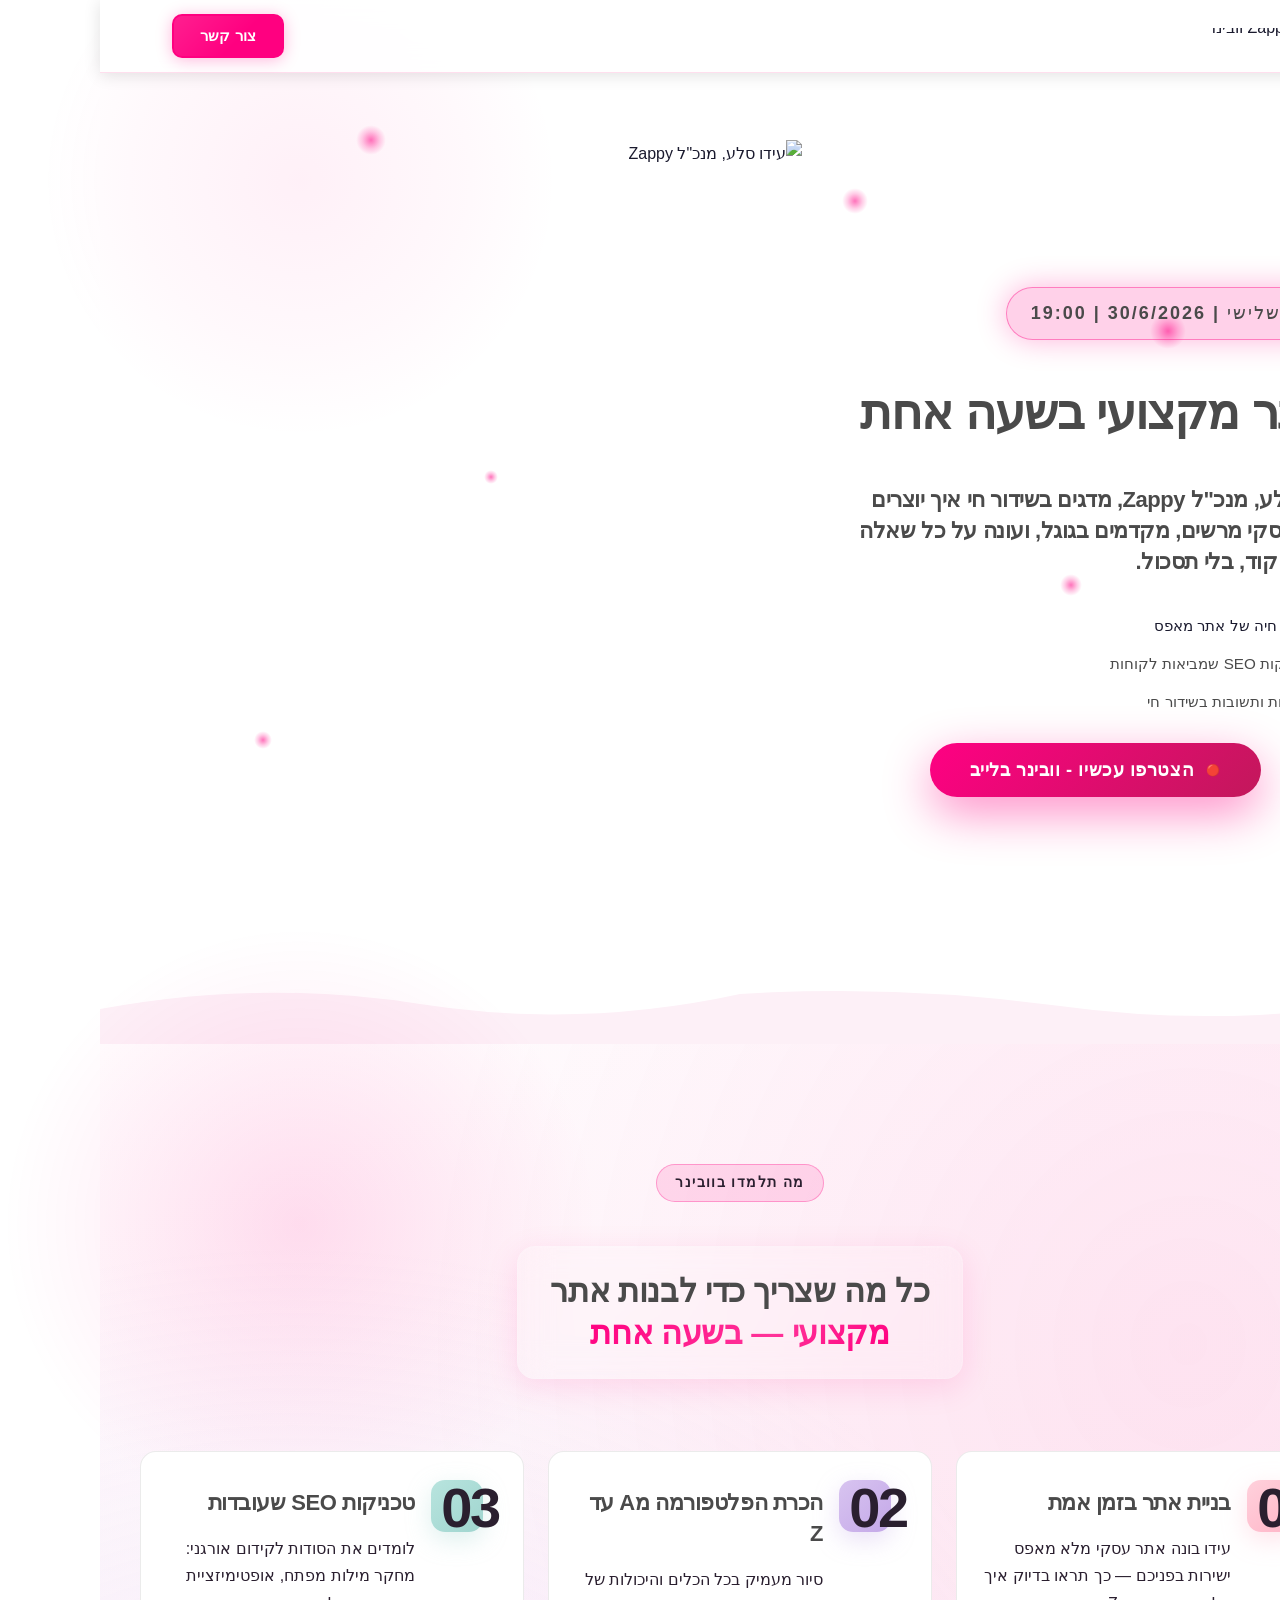
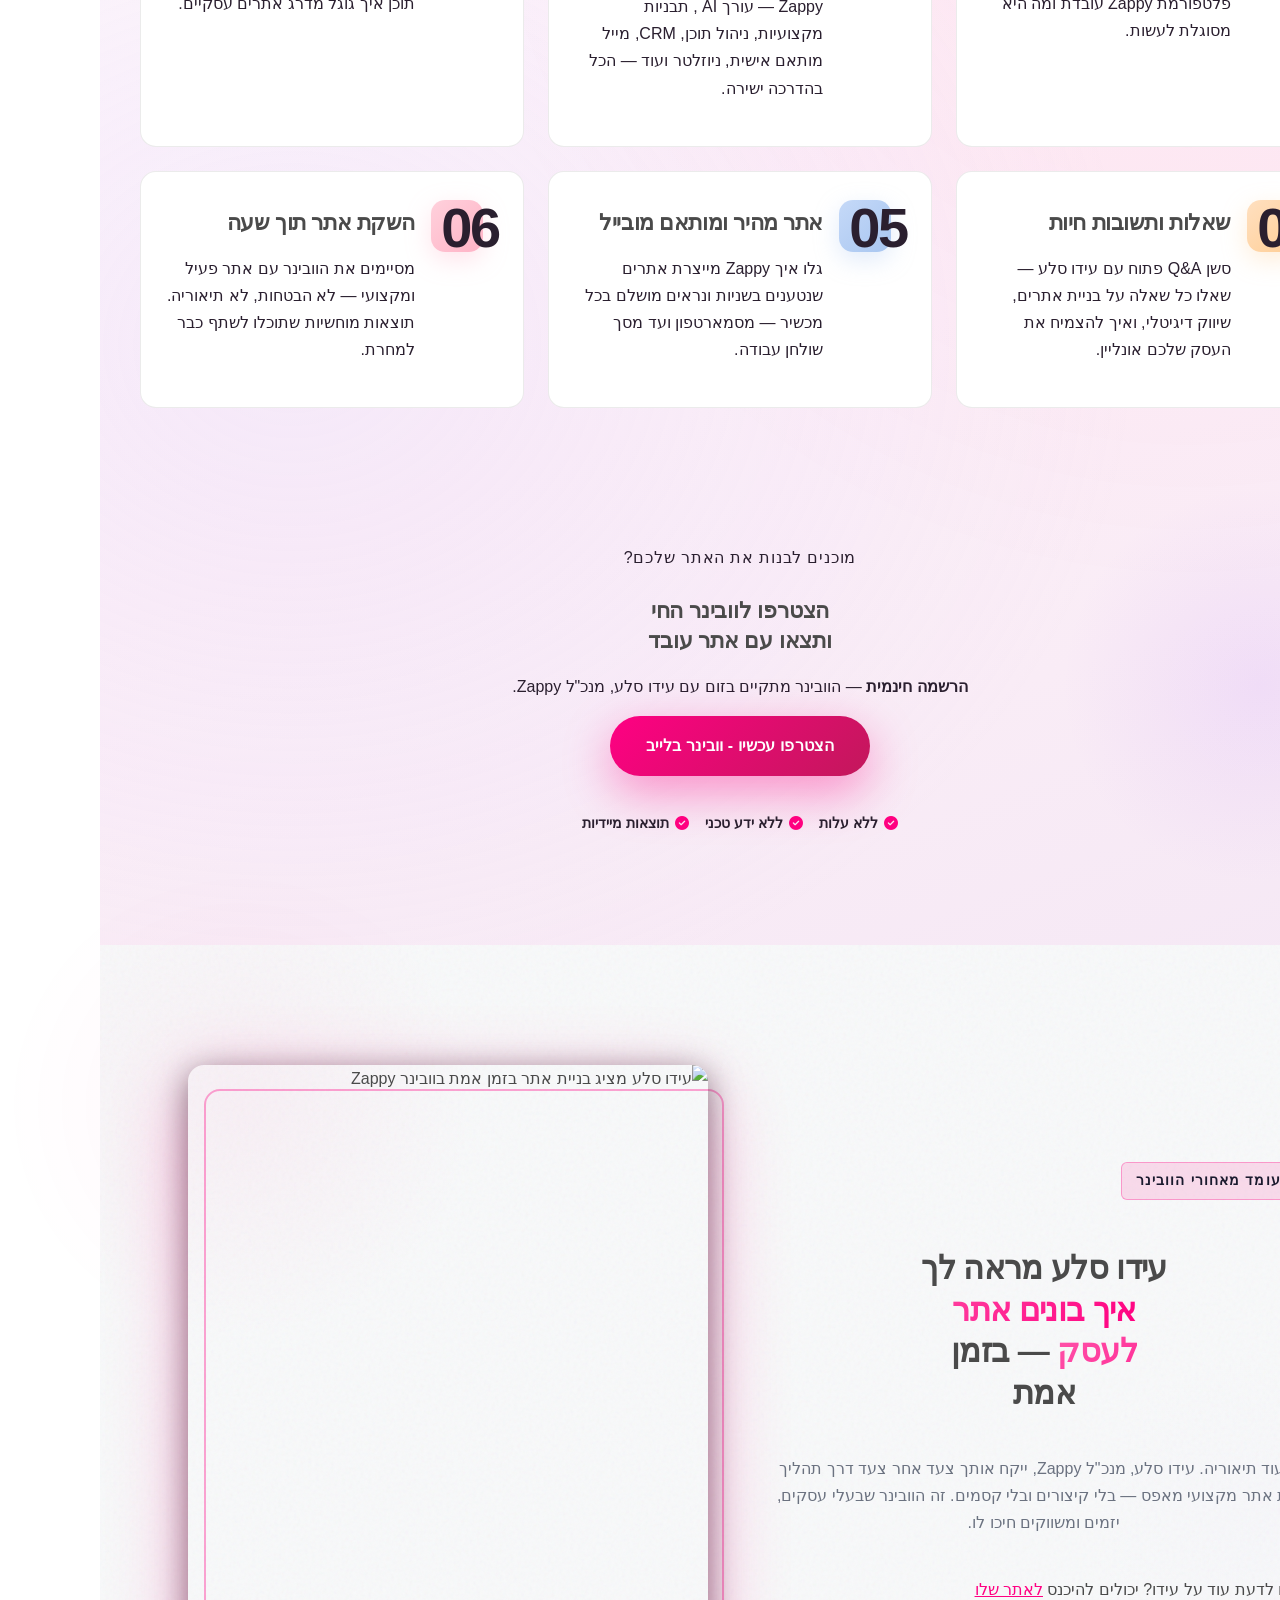
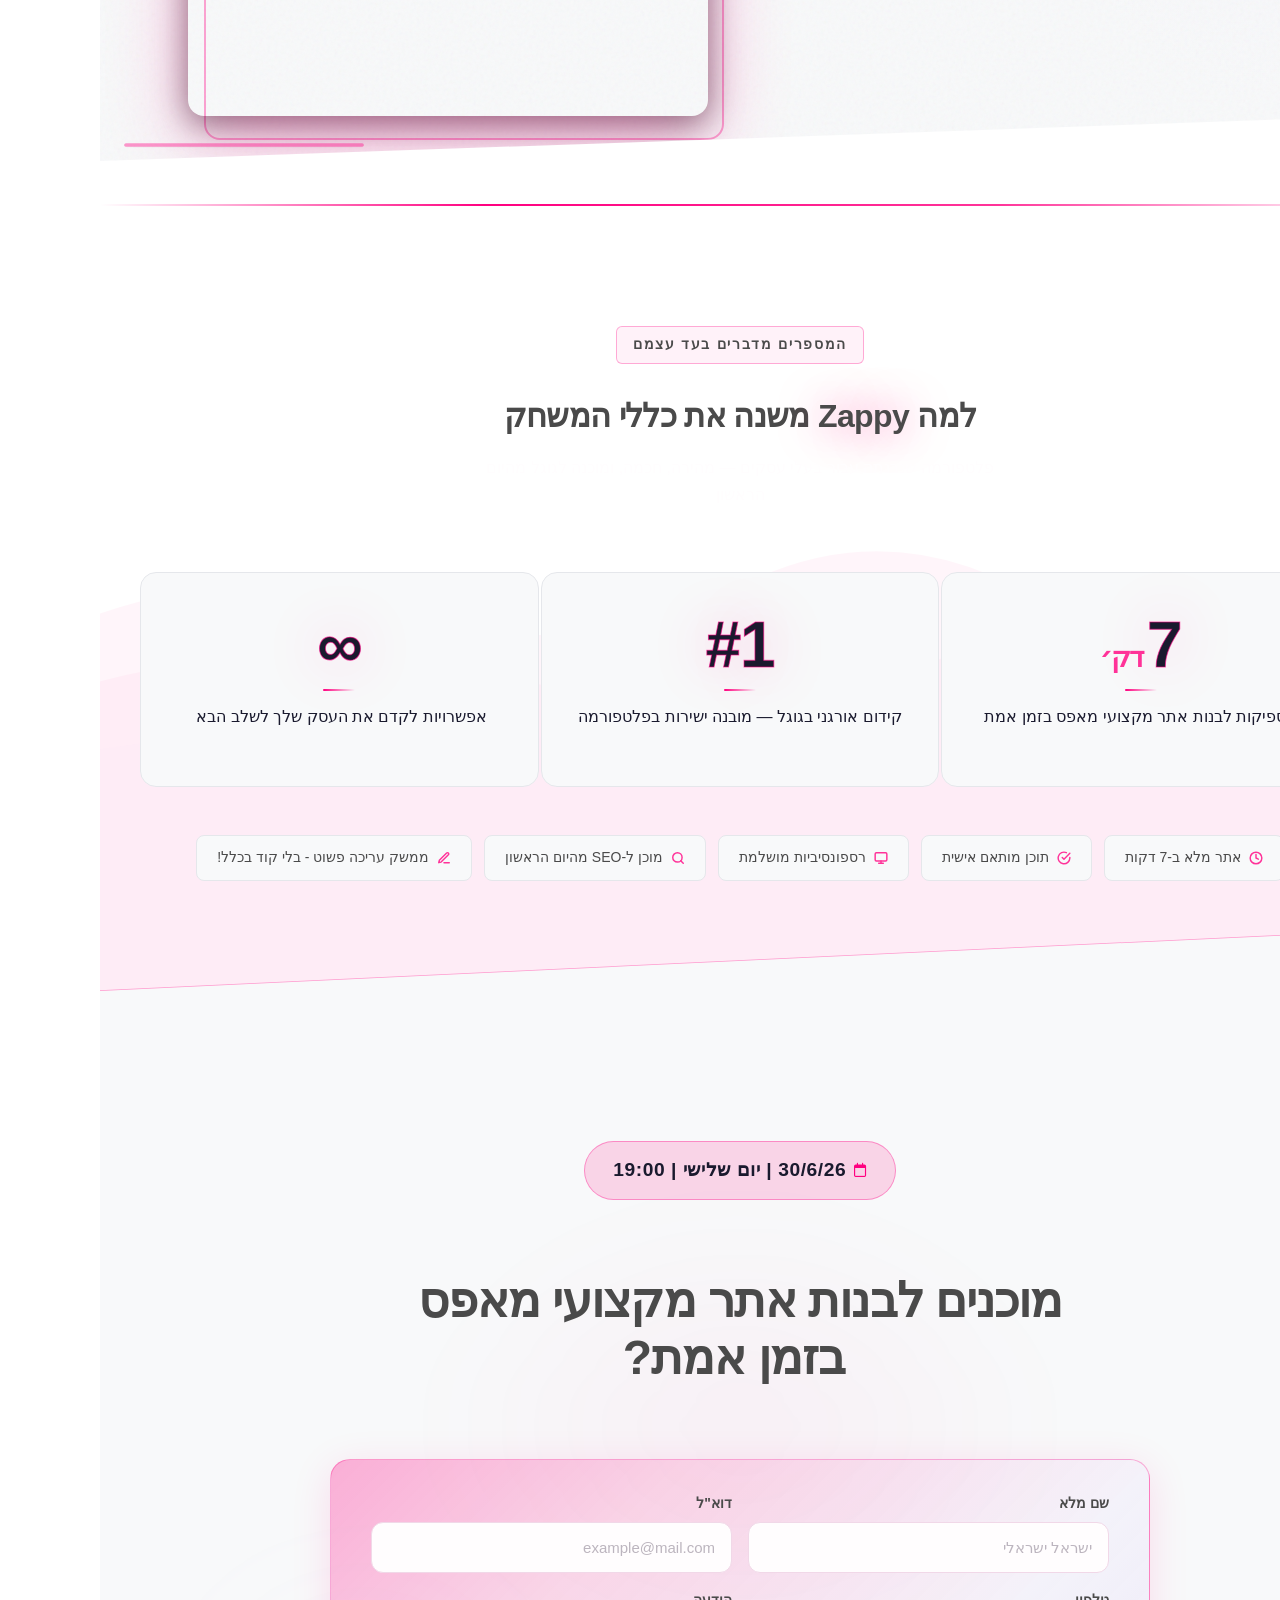
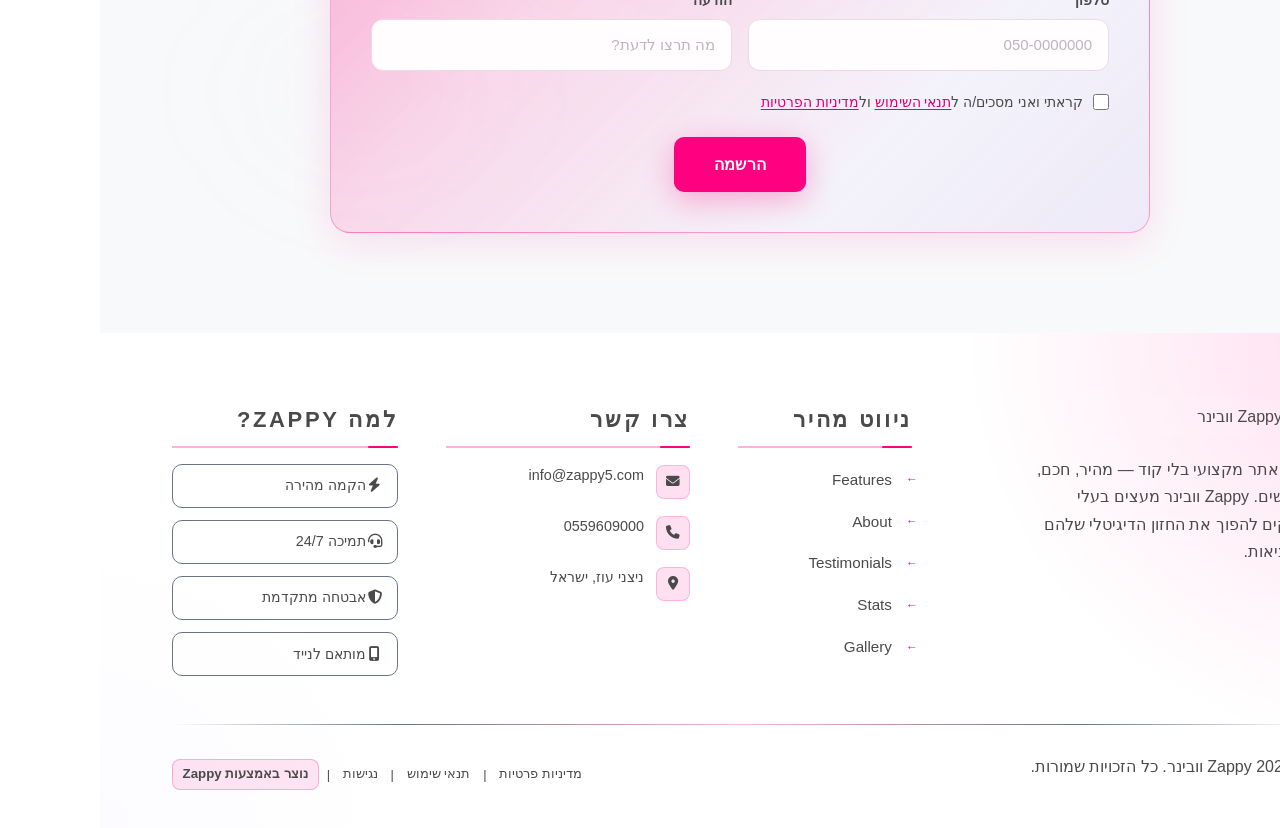
==== public/index.html @ 30a8b78d "Background sync: Progressive GitHub Sync" ====
<!doctype html><html dir="rtl" lang="he"><head><meta charset="UTF-8"><meta content="width=device-width,initial-scale=1" name="viewport"><meta content="index, follow" name="robots"><title>איך לבנות אתר מקצועי מאפס — Zappy וובינר</title><meta content="Zappy is a website-building platform positioned as a game-changer for business owners. The webinar is hosted by Ido Sela, CEO of Zappy, and focuses on live webs" name="description"><meta content="איך לבנות אתר מקצועי מאפס, בניית אתר לבד, איך בונים אתר לבד, בניית אתרים, אתר לעסק" name="keywords"><link href="/assets/favicon.ico" rel="icon" type="image/x-icon"><link href="/assets/favicon-16x16.png" rel="icon" type="image/png" sizes="16x16"><link href="/assets/favicon-32x32.png" rel="icon" type="image/png" sizes="32x32"><link href="/assets/favicon-48x48.png" rel="icon" type="image/png" sizes="48x48"><link href="/assets/favicon-192x192.png" rel="icon" type="image/png" sizes="192x192"><link href="/assets/favicon-512x512.png" rel="icon" type="image/png" sizes="512x512"><link href="/assets/apple-touch-icon.png" rel="apple-touch-icon"><script>!function(){"use strict";var t="bb098b57-d74f-4514-b582-c1c3386ab24c",e="https://api.zappy5.com/api/analytics/track",a=18e5,n=2592e6,o=!0,i=!0,r=!0;var s=function(){var e="zappy_visitor_"+t,a=null;try{if(a=localStorage.getItem(e)){var o=JSON.parse(a),i=Date.now();if(i-o.created<n)return o.lastSeen=i,localStorage.setItem(e,JSON.stringify(o)),o.id}}catch(t){console.warn("Zappy Analytics: LocalStorage not available")}var r="zv_"+Date.now()+"_"+Math.random().toString(36).substr(2,9);try{localStorage.setItem(e,JSON.stringify({id:r,created:Date.now(),lastSeen:Date.now()}))}catch(t){}return r}(),c=function(){var e="zappy_session_"+t,n=null;try{if(n=sessionStorage.getItem(e)){var o=JSON.parse(n),i=Date.now();if(i-o.timestamp<a)return o.timestamp=i,sessionStorage.setItem(e,JSON.stringify(o)),o.id}}catch(t){console.warn("Zappy Analytics: SessionStorage not available")}var r="zs_"+Date.now()+"_"+Math.random().toString(36).substr(2,9);try{sessionStorage.setItem(e,JSON.stringify({id:r,timestamp:Date.now()}))}catch(t){}return r}();function l(a,n){n=n||{};var o={website_id:t,event_type:a,page_path:window.location.pathname,referrer:document.referrer||"direct",visitor_id:s,session_id:c,metadata:n};if(navigator.sendBeacon){var i=new Blob([JSON.stringify(o)],{type:"application/json"});navigator.sendBeacon(e,i)}else fetch(e,{method:"POST",headers:{"Content-Type":"application/json"},body:JSON.stringify(o),keepalive:!0}).catch(function(t){console.warn("Zappy Analytics: Failed to track event",t)})}o&&l("pageview",{title:document.title,url:window.location.href}),i&&document.addEventListener("click",function(t){var e=t.target;if("BUTTON"===e.tagName||e.closest("button")){var a="BUTTON"===e.tagName?e:e.closest("button");l("click",{element:"button",text:a.textContent.trim().substring(0,100),id:a.id||null,class:a.className||null})}else if("A"===e.tagName||e.closest("a")){var n="A"===e.tagName?e:e.closest("a");l("navigation",{element:"link",text:n.textContent.trim().substring(0,100),href:n.href,external:n.hostname!==window.location.hostname})}},!0),r&&document.addEventListener("submit",function(t){var e=t.target;l("form_submit",{form_id:e.id||null,form_name:e.name||null,form_action:e.action||null,form_method:e.method||"GET"})},!0);var d=Date.now();window.addEventListener("beforeunload",function(){l("page_unload",{time_on_page:Math.floor((Date.now()-d)/1e3),page_path:window.location.pathname})}),window.zappyAnalytics={track:l,getVisitorId:function(){return s},getSessionId:function(){return c}}}()</script><meta content="איך לבנות אתר מקצועי מאפס — Zappy וובינר" property="og:title"><meta content="Zappy is a website-building platform positioned as a game-changer for business owners. The webinar is hosted by Ido Sela, CEO of Zappy, and focuses on live webs" property="og:description"><meta content="https://webinar.zappy5.com/assets/business-general-service-upload-1781593551379-og.jpg" property="og:image"><meta content="summary_large_image" name="twitter:card"><meta content="איך לבנות אתר מקצועי מאפס — Zappy וובינר" name="twitter:title"><meta content="Zappy is a website-building platform positioned as a game-changer for business owners. The webinar is hosted by Ido Sela, CEO of Zappy, and focuses on live webs" name="twitter:description"><meta content="https://webinar.zappy5.com/assets/business-general-service-upload-1781593551379-og.jpg" name="twitter:image"><script type="application/ld+json">{"@context":"https://schema.org","@graph":[{"@type":"LocalBusiness","@id":"https://webinar.zappy5.com#organization","name":"Zappy וובינר","url":"https://webinar.zappy5.com","description":"Zappy is a website-building platform positioned as a game-changer for business owners. The webinar is hosted by Ido Sela, CEO of Zappy, and focuses on live website creation, platform onboarding, SEO techniques, and an open Q&A session. The brand uses a bold pink (#ff0083) and white color palette with dark gray accents, projecting a modern, energetic, and approachable tech identity aimed at empowering non-technical entrepreneurs to build professional websites quickly.","address":{"@type":"PostalAddress","streetAddress":"ניצני עוז, ישראל"},"contactPoint":[{"@type":"ContactPoint","contactType":"customer service","email":"info@zappy5.com","telephone":"0559609000"}]},{"@type":"WebSite","@id":"https://webinar.zappy5.com#website","url":"https://webinar.zappy5.com","name":"Zappy וובינר","publisher":{"@id":"https://webinar.zappy5.com#organization"}},{"@type":"ContactPage","@id":"https://webinar.zappy5.com#contactpage","url":"https://webinar.zappy5.com","name":"איך לבנות אתר מקצועי מאפס — Zappy וובינר","mainEntity":{"@id":"https://webinar.zappy5.com#organization"},"potentialAction":{"@type":"CommunicateAction","target":{"@type":"EntryPoint","urlTemplate":"https://webinar.zappy5.com/api/email/contact-form","actionPlatform":["http/method=POST"],"contentType":"application/json"},"instrument":[{"@type":"PropertyValue","name":"name","propertyID":"text","valueRequired":true,"description":"ישראל ישראלי"},{"@type":"PropertyValue","name":"email","propertyID":"email","valueRequired":true,"description":"example@mail.com"},{"@type":"PropertyValue","name":"phone","propertyID":"tel","valueRequired":true,"description":"050-0000000"},{"@type":"PropertyValue","name":"message","propertyID":"text","valueRequired":true,"description":"מה תרצו לדעת?"},{"@type":"PropertyValue","name":"privacy_consent","propertyID":"checkbox","valueRequired":true}]}}]}</script><meta content="https://webinar.zappy5.com" property="og:url"><meta content="website" property="og:type"><meta content="he_IL" property="og:locale"><link href="https://cdnjs.cloudflare.com/ajax/libs/font-awesome/6.4.0/css/all.min.css" rel="stylesheet"><style>.skip-link{position:absolute;top:0;left:0;transform:translateY(-200%);padding:12px 18px;background:var(--bg-dark,#1a1a1a);color:var(--text-light,#fff);font-weight:600;border-radius:0 0 8px 0;z-index:10000}.skip-link:focus{transform:none;outline:2px solid var(--ring,#fff);outline-offset:2px}:focus-visible{outline:2px solid var(--ring,currentColor);outline-offset:3px}</style><link href="/assets/favicon.ico" rel="icon" type="image/x-icon"><link href="/assets/favicon-16x16.png" rel="icon" type="image/png" sizes="16x16"><link href="/assets/favicon-32x32.png" rel="icon" type="image/png" sizes="32x32"><link href="/assets/favicon-48x48.png" rel="icon" type="image/png" sizes="48x48"><link href="/assets/favicon-192x192.png" rel="icon" type="image/png" sizes="192x192"><link href="/assets/favicon-512x512.png" rel="icon" type="image/png" sizes="512x512"><link href="/assets/apple-touch-icon.png" rel="apple-touch-icon"><link href="https://cdn.jsdelivr.net/npm/vanilla-cookieconsent@3/dist/cookieconsent.css" rel="stylesheet"><script src="https://cdn.jsdelivr.net/npm/vanilla-cookieconsent@3/dist/cookieconsent.umd.js"></script><script src="https://cdn.jsdelivr.net/gh/mickidum/acc_toolbar/acctoolbar/acctoolbar.min.js"></script><style data-zappy-section-v2-css="true">.index-hero-section{position:relative;overflow:visible;background-color:#2a1f2f;background-image:radial-gradient(ellipse at 80% 20%,rgba(255,0,131,.18) 0,transparent 55%),radial-gradient(ellipse at 10% 80%,rgba(217,199,255,.12) 0,transparent 50%),linear-gradient(160deg,#1a0a2e 0,#2a1f2f 60%,#3a1040 100%);color:var(--text-light);direction:rtl;padding:140px 24px 100px;font-family:Inter,Arial,sans-serif}.index-hero-section .index-hero-glow-orb{position:absolute;top:-80px;inset-inline-end:-60px;width:520px;height:520px;border-radius:50%;background:radial-gradient(circle,rgba(255,0,131,.22) 0,rgba(255,79,163,.08) 45%,transparent 70%);pointer-events:none;z-index:0}.index-hero-section .index-hero-container{position:relative;z-index:1;max-width:1200px;margin:0 auto;display:grid;grid-template-columns:1fr 1fr;gap:48px;align-items:center;direction:rtl}.index-hero-section .index-hero-text-col{position:relative;display:flex;flex-direction:column;align-items:flex-start;gap:20px;text-align:start}.index-hero-section .index-hero-label{display:inline-block;font-family:'Space Grotesk',Arial,sans-serif;font-size:.75rem;font-weight:700;letter-spacing:.1em;text-transform:uppercase;color:var(--primary);background:rgba(255,0,131,.12);border:1px solid rgba(255,0,131,.3);border-radius:100px;padding:6px 16px}.index-hero-section .index-hero-h1{font-family:'Space Grotesk',Arial,sans-serif;font-size:3rem;font-weight:800;line-height:1.15;letter-spacing:-.02em;color:var(--text-light);margin:0}.index-hero-section .index-hero-gradient-text{background:linear-gradient(135deg,#ff6ec7 0,#ff0080 60%,#c2185b 100%);-webkit-background-clip:text;-webkit-text-fill-color:transparent;background-clip:text}.index-hero-section .index-hero-subtitle{font-family:Inter,Arial,sans-serif;font-size:1.05rem;font-weight:400;line-height:1.75;color:rgba(255,253,254,.8);margin:0;max-width:520px}.index-hero-section .index-hero-bullets{list-style:none;padding:0;margin:0;display:flex;flex-direction:column;gap:12px}.index-hero-section .index-hero-bullets li{display:flex;flex-direction:row;align-items:center;gap:10px;font-family:Inter,Arial,sans-serif;font-size:.95rem;font-weight:500;color:var(--text-light);text-align:start}.index-hero-section .index-hero-bullet-icon{flex-shrink:0;display:flex;align-items:center;justify-content:center}.index-hero-section .index-hero-ctas{display:flex;flex-direction:row;flex-wrap:wrap;align-items:center;gap:16px;margin-top:8px}.index-hero-section .index-hero-btn-primary{display:inline-flex;align-items:center;gap:10px;background:linear-gradient(135deg,#ff0080 0,#c2185b 100%);color:#fff;font-family:'Space Grotesk',Arial,sans-serif;font-size:1rem;font-weight:700;letter-spacing:.02em;padding:16px 36px;border-radius:100px;text-decoration:none;border:none;cursor:pointer;box-shadow:0 16px 48px rgba(255,0,131,.35);transition:transform .3s cubic-bezier(.4,0,.2,1),box-shadow .3s cubic-bezier(.4,0,.2,1);white-space:nowrap}.index-hero-section .index-hero-btn-primary:hover{transform:translateY(-4px);box-shadow:0 24px 60px rgba(255,0,131,.5)}.index-hero-section .index-hero-btn-ghost{display:inline-flex;align-items:center;background:0 0;color:rgba(255,253,254,.85);font-family:Inter,Arial,sans-serif;font-size:.95rem;font-weight:600;text-decoration:underline;text-underline-offset:4px;text-decoration-color:rgba(255,79,163,0.5);padding:8px 4px;border:none;cursor:pointer;transition:color .25s ease;white-space:nowrap}.index-hero-section .index-hero-btn-ghost:hover{color:var(--secondary);text-decoration-color:var(--secondary)}.index-hero-section .index-hero-annotation{display:flex;flex-direction:row;align-items:flex-end;gap:4px;pointer-events:none;margin-top:-8px}.index-hero-section .index-hero-annotation-text{font-family:'Space Grotesk',Arial,sans-serif;font-size:.85rem;font-weight:700;color:var(--primary);transform:rotate(-3deg);display:inline-block;margin-bottom:6px}.index-hero-section .index-hero-image-col{position:relative;display:flex;align-items:center;justify-content:center}.index-hero-section .index-hero-image-frame{position:relative;width:100%;max-width:560px}.index-hero-section .index-hero-img{display:block;width:100%;height:auto;border-radius:20px;box-shadow:0 0 0 1px rgba(255,0,131,.15),0 24px 80px rgba(255,0,131,.25),0 8px 32px rgba(0,0,0,.5);transform:perspective(1000px) rotateY(4deg) rotateX(-2deg);transition:transform .4s cubic-bezier(.4,0,.2,1);object-fit:cover}.index-hero-section .index-hero-image-frame:hover .index-hero-img{transform:perspective(1000px) rotateY(1deg) rotateX(-1deg) translateY(-4px)}.index-hero-section .index-hero-badge{position:absolute;top:-18px;inset-inline-start:-20px;display:flex;flex-direction:row;align-items:center;gap:10px;background:rgba(26,10,46,.88);backdrop-filter:blur(12px);border:1px solid rgba(255,0,131,.3);border-radius:14px;padding:10px 16px;box-shadow:0 8px 32px rgba(0,0,0,.4);z-index:5}.index-hero-section .index-hero-badge-icon{font-size:1.4rem;color:var(--primary);line-height:1;animation:index-hero-pulse 2s ease-in-out infinite}.index-hero-section .index-hero-badge-text{display:flex;flex-direction:column;gap:1px;text-align:start}.index-hero-section .index-hero-badge-text strong{font-family:'Space Grotesk',Arial,sans-serif;font-size:.85rem;font-weight:700;color:var(--text-light);line-height:1.2}.index-hero-section .index-hero-badge-text small{font-family:Inter,Arial,sans-serif;font-size:.72rem;font-weight:500;color:rgba(255,253,254,.6);line-height:1.3}.index-hero-section .index-hero-participants{position:absolute;bottom:-18px;inset-inline-end:-16px;display:flex;flex-direction:row;align-items:center;gap:10px;background:rgba(26,10,46,.88);backdrop-filter:blur(12px);border:1px solid rgba(217,199,255,.2);border-radius:14px;padding:10px 16px;box-shadow:0 8px 32px rgba(0,0,0,.35);z-index:5;font-family:Inter,Arial,sans-serif;font-size:.82rem;font-weight:600;color:rgba(255,253,254,.85);white-space:nowrap}.index-hero-section .index-hero-avatars{display:flex;flex-direction:row}.index-hero-section .index-hero-avatar{width:28px;height:28px;border-radius:50%;display:flex;align-items:center;justify-content:center;font-size:.7rem;font-weight:700;color:#fff;border:2px solid rgba(26,10,46,.9);margin-inline-end:-8px;flex-shrink:0}.index-hero-section .index-hero-avatars .index-hero-avatar:last-child{margin-inline-end:0}@keyframes index-hero-pulse{0%,100%{opacity:1;transform:scale(1)}50%{opacity:.7;transform:scale(1.15)}}.index-hero-section .index-hero-divider-wrapper{position:absolute;bottom:0;left:0;width:100%;height:70px;pointer-events:none;z-index:5}.index-hero-section .index-hero-divider-wrapper svg{display:block;width:100%;height:100%}@media (max-width:900px){.index-hero-section .index-hero-container{grid-template-columns:1fr;gap:40px}.index-hero-section .index-hero-text-col{order:1}.index-hero-section .index-hero-image-col{order:2}.index-hero-section .index-hero-h1{font-size:2.4rem}}@media (max-width:768px){.index-hero-section{padding:100px 16px 90px}.index-hero-section .index-hero-container{padding:0;gap:32px}.index-hero-section .index-hero-h1{font-size:2rem}.index-hero-section .index-hero-subtitle{font-size:1rem}.index-hero-section .index-hero-ctas{flex-direction:column;align-items:flex-start;gap:12px}.index-hero-section .index-hero-btn-primary{width:100%;justify-content:center;padding:14px 24px}.index-hero-section .index-hero-badge{position:static;align-self:flex-start;margin-bottom:8px}.index-hero-section .index-hero-participants{position:static;align-self:flex-end;margin-top:8px}.index-hero-section .index-hero-image-frame{display:flex;flex-direction:column;align-items:center;gap:0}.index-hero-section .index-hero-img{transform:none;border-radius:16px}.index-hero-section .index-hero-glow-orb{width:280px;height:280px;top:-40px;inset-inline-end:-30px}.index-hero-section .index-hero-annotation{display:none}}.hero .hero-title,.hero h1,.hero-section h1,.hero-title,[class*=hero-] h1,[class~=hero] h1{font-size:48px!important;line-height:1.2!important}@media (max-width:1024px){.hero .hero-title,.hero h1,.hero-section h1,.hero-title,[class*=hero-] h1,[class~=hero] h1{font-size:36px!important}}@media (max-width:768px){.hero .hero-title,.hero h1,.hero-section h1,.hero-title,[class*=hero-] h1,[class~=hero] h1{font-size:28px!important}}</style><style data-zappy-section-v2-css="true">.index-features-section{position:relative;overflow:visible;background-color:#0d0118;background-image:radial-gradient(ellipse at 70% 20%,rgba(255,0,131,.18) 0,transparent 55%),radial-gradient(ellipse at 15% 80%,rgba(60,10,100,.45) 0,transparent 50%),linear-gradient(160deg,#0d0118 0,#1a0a2e 50%,#2d0a4e 100%);color:var(--text-light);padding:90px 16px 80px;direction:rtl}.index-features-section .index-features-orb{position:absolute;border-radius:50%;pointer-events:none;z-index:0}.index-features-section .index-features-orb:first-child{width:600px;height:600px;top:-120px;inset-inline-end:-100px;background:radial-gradient(circle,rgba(255,0,131,.12) 0,transparent 70%)}.index-features-section .index-features-orb--secondary{width:400px;height:400px;bottom:60px;inset-inline-start:-80px;background:radial-gradient(circle,rgba(169,92,255,.1) 0,transparent 70%)}.index-features-section .index-features-container{position:relative;z-index:1;max-width:1200px;margin:0 auto}.index-features-section .index-features-header{text-align:center;margin-bottom:56px;max-width:720px;margin-inline:auto;margin-bottom:56px}.index-features-section .index-features-eyebrow{display:inline-block;font-family:Inter,Arial,sans-serif;font-size:.875rem;font-weight:700;letter-spacing:.1em;text-transform:uppercase;color:var(--primary);background:rgba(255,0,131,.12);border:1px solid rgba(255,0,131,.3);border-radius:100px;padding:6px 18px;margin-bottom:20px}.index-features-section .index-features-title{font-family:'Space Grotesk',Arial,sans-serif;font-size:2rem;font-weight:700;line-height:1.2;color:var(--text-light);margin:0 0 16px;letter-spacing:-.01em}.index-features-section .index-features-title-highlight{background:linear-gradient(135deg,#ff0080 0,#f39 60%,#ff0080 100%);-webkit-background-clip:text;-webkit-text-fill-color:transparent;background-clip:text}.index-features-section .index-features-subtitle{font-family:Inter,Arial,sans-serif;font-size:1rem;line-height:1.7;color:rgba(255,253,254,.7);margin:0;text-align:center}.index-features-section .index-features-grid{display:grid;grid-template-columns:1fr;gap:20px;margin-bottom:64px;direction:rtl}.index-features-section .index-features-card{background:#fff;backdrop-filter:none;-webkit-backdrop-filter:blur(12px);border-radius:16px;border:1px solid rgba(0,0,0,.08);padding:28px 24px;position:relative;transition:border-color .3s ease,box-shadow .3s ease,transform .3s ease;overflow:hidden}.index-features-section .index-features-card::before{content:'';position:absolute;inset:0;border-radius:16px;background:linear-gradient(135deg,rgba(255,0,131,.05) 0,transparent 60%);opacity:0;transition:opacity .3s ease;pointer-events:none}.index-features-section .index-features-card:hover{border-color:rgba(255,0,131,.5);box-shadow:0 0 40px rgba(255,0,131,.2),0 16px 48px rgba(0,0,0,.3);transform:translateY(-4px)}.index-features-section .index-features-card:hover::before{opacity:1}.index-features-section .index-features-card-inner{position:relative;z-index:1;display:flex;flex-direction:row;align-items:flex-start;gap:16px}.index-features-section .index-features-number{position:absolute;top:0;inset-inline-start:0;font-family:'Space Grotesk',Arial,sans-serif;font-size:3.5rem;font-weight:800;line-height:1;color:rgba(255,0,131,.08);pointer-events:none;user-select:none;letter-spacing:-.04em}.index-features-section .index-features-icon-wrap{flex-shrink:0;width:52px;height:52px;border-radius:14px;display:flex;align-items:center;justify-content:center;color:#fff}.index-features-section .index-features-icon-wrap--pink{background:linear-gradient(135deg,#ffd1dc 0,#ffb3c6 100%);box-shadow:0 8px 24px rgba(255,179,198,.35)}.index-features-section .index-features-icon-wrap--purple{background:linear-gradient(135deg,#d8c4f0 0,#c4a8e8 100%);box-shadow:0 8px 24px rgba(196,168,232,.35)}.index-features-section .index-features-icon-wrap--teal{background:linear-gradient(135deg,#b8e4de 0,#a0d5cf 100%);box-shadow:0 8px 24px rgba(160,213,207,.35)}.index-features-section .index-features-icon-wrap--orange{background:linear-gradient(135deg,#ffe0c0 0,#ffcd94 100%);box-shadow:0 8px 24px rgba(255,205,148,.35)}.index-features-section .index-features-icon-wrap--blue{background:linear-gradient(135deg,#c5d9f8 0,#a8c6f0 100%);box-shadow:0 8px 24px rgba(168,198,240,.35)}.index-features-section .index-features-card-content{flex:1;min-width:0}.index-features-section .index-features-card-title{font-family:'Space Grotesk',Arial,sans-serif;font-size:1.125rem;font-weight:700;line-height:1.3;color:var(--text-light);margin:0 0 8px;text-align:right}.index-features-section .index-features-card-desc{font-family:Inter,Arial,sans-serif;font-size:.9rem;line-height:1.7;color:rgba(255,253,254,.65);margin:0;text-align:right}.index-features-section .index-features-bottom{display:flex;flex-direction:column;gap:40px;align-items:center}.index-features-section .index-features-image-wrap{position:relative;width:100%;max-width:560px;border-radius:20px;overflow:hidden;flex-shrink:0}.index-features-section .index-features-image-wrap img{width:100%;height:auto;display:block;border-radius:20px;border:1px solid rgba(255,0,131,.2);object-fit:cover}.index-features-section .index-features-image-glow{position:absolute;inset:0;border-radius:20px;box-shadow:inset 0 0 60px rgba(255,0,131,.15);pointer-events:none}.index-features-section .index-features-cta-wrap{text-align:center;width:100%;max-width:560px}.index-features-section .index-features-cta-label{font-family:Inter,Arial,sans-serif;font-size:.875rem;font-weight:600;color:var(--primary);letter-spacing:.05em;text-transform:uppercase;margin:0 0 12px}.index-features-section .index-features-cta-heading{font-family:'Space Grotesk',Arial,sans-serif;font-size:1.625rem;font-weight:700;line-height:1.25;color:var(--text-light);margin:0 0 16px;letter-spacing:-.01em}.index-features-section .index-features-cta-text{font-family:Inter,Arial,sans-serif;font-size:.95rem;line-height:1.7;color:rgba(255,253,254,.65);margin:0 0 28px}.index-features-section .btn-pill.index-features-cta-btn{display:inline-flex;align-items:center;gap:10px;border-radius:100px;padding:16px 36px;background:linear-gradient(135deg,#ff0080 0,#c2185b 100%);color:#fff;font-family:'Space Grotesk',Arial,sans-serif;font-weight:700;font-size:1rem;border:none;text-decoration:none;cursor:pointer;box-shadow:0 16px 48px rgba(255,0,131,.4);transition:box-shadow .3s ease,transform .3s ease;letter-spacing:.01em}.index-features-section .btn-pill.index-features-cta-btn:hover{box-shadow:0 20px 60px rgba(255,0,131,.6);transform:translateY(-2px)}.index-features-section .index-features-cta-trust{display:flex;flex-direction:row;flex-wrap:wrap;gap:16px;margin-top:20px;justify-content:flex-end}.index-features-section .index-features-cta-trust span{display:flex;flex-direction:row;align-items:center;gap:6px;font-family:Inter,Arial,sans-serif;font-size:.875rem;font-weight:600;color:rgba(255,253,254,.75)}.index-features-section .index-features-cta-trust span i{color:var(--primary);font-size:.875rem}@media (min-width:768px){.index-features-section{padding:100px 40px 90px}.index-features-section .index-features-title{font-size:2.75rem}.index-features-section .index-features-grid{grid-template-columns:1fr 1fr;gap:24px}.index-features-section .index-features-card-title{font-size:1.25rem}.index-features-section .index-features-bottom{flex-direction:row;gap:56px;align-items:center;justify-content:space-between}.index-features-section .index-features-image-wrap{max-width:480px;width:45%}.index-features-section .index-features-cta-wrap{max-width:none;flex:1}.index-features-section .index-features-cta-heading{font-size:2rem}}@media (min-width:1024px){.index-features-section{padding:110px 60px 100px}.index-features-section .index-features-title{font-size:3rem}.index-features-section .index-features-grid{gap:28px}.index-features-section .index-features-bottom{gap:72px}.index-features-section .index-features-image-wrap{max-width:520px}}@media (max-width:767px){.index-features-section .index-features-grid{grid-template-columns:1fr!important}.index-features-section .index-features-bottom{flex-direction:column!important}.index-features-section .index-features-cta-trust{justify-content:center}.index-features-section .index-features-cta-wrap{text-align:center}.index-features-section .index-features-cta-heading,.index-features-section .index-features-cta-label,.index-features-section .index-features-cta-text{text-align:center}.index-features-section .index-features-cta-trust{justify-content:center}.index-features-section .index-features-card-inner{flex-direction:column;gap:12px}.index-features-section .index-features-number{font-size:2.5rem}.index-features-section .index-features-orb:first-child{width:300px;height:300px;top:-60px;inset-inline-end:-60px}.index-features-section .index-features-orb--secondary{width:200px;height:200px}}</style><script>!function(e,t,n,c,o,a,f){e.fbq||(o=e.fbq=function(){o.callMethod?o.callMethod.apply(o,arguments):o.queue.push(arguments)},e._fbq||(e._fbq=o),o.push=o,o.loaded=!0,o.version="2.0",o.queue=[],(a=t.createElement(n)).async=!0,a.src="https://connect.facebook.net/en_US/fbevents.js",(f=t.getElementsByTagName(n)[0]).parentNode.insertBefore(a,f))}(window,document,"script"),fbq("init","2782095785329103"),fbq("track","PageView")</script><link href="/styles.css" rel="stylesheet"><script>window.ZAPPY_WEBSITE_ID="bb098b57-d74f-4514-b582-c1c3386ab24c",window.ZAPPY_API_BASE="https://api.zappy5.com"</script><style id="zappy-dropdown-submenu-styles">#navMenu li:has(.sub-menu),.nav-menu li:has(.sub-menu),.navbar li:has(.sub-menu),nav li:has(.sub-menu){position:relative}#navMenu .sub-menu,.nav-menu .sub-menu,.navbar .sub-menu,nav .sub-menu{display:block!important;position:absolute!important;top:100%;left:0;min-width:220px;background:#fff;border-radius:8px;box-shadow:0 8px 25px rgba(0,0,0,.15);padding:8px 0;opacity:0;visibility:hidden;transform:translateY(10px);transition:all .3s ease;z-index:1000;list-style:none;pointer-events:none}#navMenu li:hover>.sub-menu,.nav-menu li:hover>.sub-menu,.navbar li:hover>.sub-menu,nav li:hover>.sub-menu{opacity:1!important;visibility:visible!important;transform:translateY(0)!important;pointer-events:auto!important}.sub-menu li{list-style:none;margin:0;padding:0}.sub-menu a{display:block!important;padding:10px 16px!important;color:var(--text-dark,#333)!important;font-weight:500;text-decoration:none;white-space:nowrap;transition:background-color .2s}.sub-menu .zappy-nav-child>a{padding-left:28px!important;font-size:.9em!important;opacity:.85!important}[dir=rtl] .sub-menu .zappy-nav-child>a,html[lang=ar] .sub-menu .zappy-nav-child>a,html[lang=he] .sub-menu .zappy-nav-child>a{padding-left:10px!important;padding-right:28px!important}.sub-menu .zappy-nav-parent>a{font-weight:600!important}.sub-menu a:hover{background-color:#f5f5f5}[dir=rtl] .nav-menu .sub-menu,[dir=rtl] .navbar .sub-menu,[dir=rtl] nav .sub-menu,html[lang=ar] .nav-menu .sub-menu,html[lang=ar] .navbar .sub-menu,html[lang=ar] nav .sub-menu,html[lang=he] .nav-menu .sub-menu,html[lang=he] .navbar .sub-menu,html[lang=he] nav .sub-menu{left:auto!important;right:0!important}.sub-menu:empty,.sub-menu:not(:has(li)):not(:has(> a)),.sub-menu:not(:has(li:not(.zappy-hidden-menu-item))):not(:has(> a)){display:none!important;opacity:0!important;visibility:hidden!important;pointer-events:none!important}li:has(.menu-group-title):hover>.sub-menu{opacity:1!important;visibility:visible!important;transform:translateY(0)!important;pointer-events:auto!important}#navMenu>li>.menu-group-title,.nav-menu>li>.menu-group-title{display:inline-block;padding:.5rem 1rem;cursor:default;user-select:none}@media (max-width:768px){#navMenu .sub-menu,.nav-menu .sub-menu,.navbar .sub-menu,nav .sub-menu{position:static!important;transform:none!important;box-shadow:none!important;background:0 0!important;max-height:0;overflow:hidden;opacity:0;visibility:hidden;transition:max-height .3s ease,opacity .3s ease;padding:0!important;border-radius:0!important}#navMenu .sub-menu.mobile-expanded,.nav-menu .sub-menu.mobile-expanded,.navbar .sub-menu.mobile-expanded{max-height:none!important;overflow-y:visible!important;opacity:1!important;visibility:visible!important;padding:8px 0 8px 16px!important}[dir=rtl] .sub-menu.mobile-expanded,html[lang=he] .sub-menu.mobile-expanded{padding:8px 16px 8px 0!important}#navMenu li:hover>.sub-menu,.nav-menu li:hover>.sub-menu,.navbar li:hover>.sub-menu,nav li:hover>.sub-menu{opacity:0;visibility:hidden;pointer-events:none}#navMenu li>.sub-menu.mobile-expanded,.nav-menu li>.sub-menu.mobile-expanded,.navbar li>.sub-menu.mobile-expanded,nav li>.sub-menu.mobile-expanded{opacity:1!important;visibility:visible!important;pointer-events:auto!important}#navMenu li:has(.sub-menu),.nav-menu li:has(.sub-menu),.navbar li:has(.sub-menu),nav li:has(.sub-menu){display:flex!important;flex-wrap:wrap!important;align-items:center!important;position:relative!important;min-height:44px!important}#navMenu li:has(.sub-menu)>a,.nav-menu li:has(.sub-menu)>a,.navbar li:has(.sub-menu)>a,nav li:has(.sub-menu)>a{flex:1!important;min-width:0!important}#navMenu li:has(.sub-menu)>.menu-group-title,.nav-menu li:has(.sub-menu)>.menu-group-title,.navbar li:has(.sub-menu)>.menu-group-title,nav li:has(.sub-menu)>.menu-group-title{flex:1!important;min-width:0!important;padding:0!important;line-height:inherit!important}#navMenu li:has(.sub-menu)>.sub-menu,.nav-menu li:has(.sub-menu)>.sub-menu,.navbar li:has(.sub-menu)>.sub-menu,nav li:has(.sub-menu)>.sub-menu{flex-basis:100%!important;width:100%!important}#navMenu li:has(.sub-menu)>a [class*=arrow],#navMenu li:has(.sub-menu)>a [class*=chevron],.nav-menu li:has(.sub-menu)>a .fa-angle-down,.nav-menu li:has(.sub-menu)>a .fa-chevron-down,.nav-menu li:has(.sub-menu)>a [class*=arrow],.nav-menu li:has(.sub-menu)>a [class*=chevron],nav li:has(.sub-menu)>a [class*=arrow],nav li:has(.sub-menu)>a [class*=chevron]{display:none!important;visibility:hidden!important}.mobile-submenu-toggle{display:flex!important;align-items:center!important;justify-content:center!important;width:44px!important;height:auto!important;background:0 0!important;border:none!important;cursor:pointer!important;color:var(--text-light)!important;position:static!important;flex-shrink:0!important;align-self:stretch!important;z-index:2!important;padding:0!important;margin:0!important}.mobile-submenu-toggle::after{content:''!important;width:0!important;height:0!important;border-left:6px solid transparent!important;border-right:6px solid transparent!important;border-top:7px solid currentColor!important;transition:transform .3s ease!important}.mobile-submenu-toggle.expanded::after{transform:rotate(180deg)!important}.sub-menu a{padding:10px 0!important;display:block!important;color:var(--text-light)!important;white-space:normal!important}.sub-menu .zappy-nav-child>a{padding-left:28px!important;font-size:.9em!important;opacity:.85!important}[dir=rtl] .sub-menu .zappy-nav-child>a,html[lang=ar] .sub-menu .zappy-nav-child>a,html[lang=he] .sub-menu .zappy-nav-child>a{padding-left:0!important;padding-right:28px!important}.sub-menu .zappy-nav-parent>a{font-weight:600!important}#navMenu.active,.nav-menu.active{max-width:100vw!important;overflow-x:hidden!important;box-sizing:border-box!important}.navbar .sub-menu li a,.zappy-products-dropdown .sub-menu a,nav.navbar .sub-menu li a{color:var(--text-light)!important}}@media (min-width:769px){.mobile-submenu-toggle{display:none!important}}</style><style id="zappy-widget-visibility">html[dir=rtl] .whatsapp-float{right:20px!important;left:auto!important}html:not([dir]) .whatsapp-float,html[dir=ltr] .whatsapp-float{left:20px!important;right:auto!important}html[dir=rtl] #mic-access-tool-general-button,html[dir=rtl] #mic-init-access-tool #mic-access-tool-general-button,html[dir=rtl] #mic-init-access-tool .mic-access-tool-general-button,html[dir=rtl] ._access-icon,html[dir=rtl] .mic-access-tool-general-button{left:20px!important;right:auto!important}html:not([dir]) #mic-access-tool-general-button,html:not([dir]) #mic-init-access-tool #mic-access-tool-general-button,html:not([dir]) #mic-init-access-tool .mic-access-tool-general-button,html:not([dir]) ._access-icon,html:not([dir]) .mic-access-tool-general-button,html[dir=ltr] #mic-access-tool-general-button,html[dir=ltr] #mic-init-access-tool #mic-access-tool-general-button,html[dir=ltr] #mic-init-access-tool .mic-access-tool-general-button,html[dir=ltr] ._access-icon,html[dir=ltr] .mic-access-tool-general-button{right:20px!important;left:auto!important}@media (max-width:768px){.whatsapp-float{display:flex!important}}@media (min-width:769px){.whatsapp-float{display:flex!important}}@media (max-width:768px){#mic-access-tool-general-button,#mic-init-access-tool #mic-access-tool-general-button,#mic-init-access-tool .mic-access-tool-general-button,._access-icon,.mic-access-tool-general-button{display:flex!important;visibility:visible!important;opacity:1!important;pointer-events:auto!important}#mic-access-tool-box.opened-mic-access-tool,#mic-init-access-tool #mic-access-tool-box.opened-mic-access-tool,.mic-access-tool-box.opened-mic-access-tool{visibility:visible!important;opacity:1!important;pointer-events:auto!important}}@media (min-width:769px){#mic-access-tool-general-button,#mic-init-access-tool #mic-access-tool-general-button,#mic-init-access-tool .mic-access-tool-general-button,._access-icon,.mic-access-tool-general-button{display:flex!important;visibility:visible!important;opacity:1!important;pointer-events:auto!important}#mic-access-tool-box.opened-mic-access-tool,#mic-init-access-tool #mic-access-tool-box.opened-mic-access-tool,.mic-access-tool-box.opened-mic-access-tool{visibility:visible!important;opacity:1!important;pointer-events:auto!important}}</style></head><body><a href="#main" class="skip-link">דלג לתוכן הראשי</a><nav class="navbar" dir="rtl"><button class="mobile-toggle" aria-label="Menu" id="mobileToggle"><svg viewBox="0 0 24 24" fill="none" height="24" width="24" class="hamburger-icon"><path d="M3 12h18M3 6h18M3 18h18" stroke="currentColor" stroke-linecap="round" stroke-width="2"></path></svg> <svg viewBox="0 0 24 24" fill="none" height="24" width="24" style="display:none" class="close-icon"><path d="M18 6L6 18M6 6l12 12" stroke="currentColor" stroke-linecap="round" stroke-width="2"></path></svg></button> <button class="phone-header-btn" aria-label="Call" data-phone="0559609000"><svg viewBox="0 0 24 24" fill="currentColor" height="20" width="20"><path d="M22 16.92v3a2 2 0 0 1-2.18 2 19.79 19.79 0 0 1-8.63-3.07 19.5 19.5 0 0 1-6-6 19.79 19.79 0 0 1-3.07-8.67A2 2 0 0 1 4.11 2h3a2 2 0 0 1 2 1.72 12.84 12.84 0 0 0 .7 2.81 2 2 0 0 1-.45 2.11L8.09 9.91a16 16 0 0 0 6 6l1.27-1.27a2 2 0 0 1 2.11-.45 12.84 12.84 0 0 0 2.81.7A2 2 0 0 1 22 16.92z"></path></svg></button><div class="nav-container" style="flex-direction:row"><div class="nav-right-group"><div class="nav-brand"><a href="/" class="logo-link"><img alt="Zappy וובינר" src="/assets/zappy-web-development-platform-saas-logo-1779359776331-u5yz14.webp?v=1779359776576-lijl5o" class="logo"></a></div></div><div class="nav-cta-container"><a href="#cta" class="nav-cta-btn">צור קשר</a></div></div></nav><script>window.addEventListener("load",function(){const e=document.querySelector(".navbar, nav, header");if(!e)return void console.log("[Navbar] Navbar element not found");let t=document.getElementById("mobileToggle")||document.querySelector(".mobile-toggle")||document.querySelector(".hamburger")||document.querySelector(".hamburger-menu")||document.querySelector(".menu-toggle")||document.querySelector(".burger-menu")||document.querySelector('[aria-label="Menu"]')||document.querySelector('[aria-label="תפריט"]');const n=document.querySelector(".phone-header-btn"),o=window.getComputedStyle(e);let r=o.backgroundColor;if(console.log("[Navbar] Initial navbar background:",r),"transparent"===r||"rgba(0, 0, 0, 0)"===r||r.startsWith("rgba")&&r.includes(", 0)")){const e=o.backgroundImage;if(e&&"none"!==e)console.log("[Navbar] Navbar has background image/gradient, using dark text"),r="rgb(240, 240, 240)";else{const e=window.getComputedStyle(document.body).backgroundColor;console.log("[Navbar] Navbar transparent, using body background:",e),r=e}}const a=r.match(/\d+/g);if(a&&a.length>=3){const e=(.299*parseInt(a[0])+.587*parseInt(a[1])+.114*parseInt(a[2]))/255;console.log("[Navbar] Mobile button colors preserved from Claude CSS (luminance:",e.toFixed(2)+")");const o=document.createElement("style");o.id="zappy-mobile-nav-fix";document.documentElement.lang;document.documentElement.dir,o.textContent='\n        /* Hide mobile buttons on desktop, show only on mobile */\n        @media (min-width: 769px) {\n          .mobile-toggle,\n          .phone-header-btn {\n            display: none !important;\n          }\n        }\n        \n        /* Show and position mobile buttons correctly on mobile */\n        @media (max-width: 768px) {\n          .navbar,\n          nav.navbar {\n            min-height: 70px !important;\n          }\n\n          .mobile-toggle,\n          .phone-header-btn {\n            position: absolute !important;\n            top: 0 !important;\n            bottom: 0 !important;\n            margin-top: auto !important;\n            margin-bottom: auto !important;\n            transform: none !important;\n            z-index: 1001 !important;\n            display: flex !important;\n            align-items: center !important;\n            justify-content: center !important;\n            width: 36px !important;\n            height: 36px !important;\n            border-radius: 50% !important;\n            border: none !important;\n            cursor: pointer !important;\n            padding: 6px !important;\n            background: none !important;\n            color: var(--nav-text, var(--text-light)) !important;\n            touch-action: manipulation !important;\n            -webkit-tap-highlight-color: transparent !important;\n          }\n\n          html[data-zappy-site-type="ecommerce"] .phone-header-btn,\n          body[data-zappy-site-type="ecommerce"] .phone-header-btn,\n          html[data-zappy-site-type="ecommerce"] header .phone-header-btn,\n          html[data-zappy-site-type="ecommerce"] nav .phone-header-btn {\n            display: none !important;\n            visibility: hidden !important;\n            width: 0 !important;\n            height: 0 !important;\n            min-width: 0 !important;\n            overflow: hidden !important;\n          }\n          \n          /* LTR positioning (default): hamburger LEFT, phone RIGHT */\n          html:not([dir="rtl"]):not([lang="he"]):not([lang="ar"]) .mobile-toggle,\n          html[dir="ltr"] .mobile-toggle {\n            left: 12px !important;\n            right: auto !important;\n          }\n          html:not([dir="rtl"]):not([lang="he"]):not([lang="ar"]) .phone-header-btn,\n          html[dir="ltr"] .phone-header-btn {\n            right: 12px !important;\n            left: auto !important;\n          }\n          \n          /* RTL positioning: hamburger RIGHT, phone LEFT */\n          html[dir="rtl"] .mobile-toggle,\n          html[lang="he"] .mobile-toggle,\n          html[lang="ar"] .mobile-toggle {\n            right: 12px !important;\n            left: auto !important;\n          }\n          html[dir="rtl"] .phone-header-btn,\n          html[lang="he"] .phone-header-btn,\n          html[lang="ar"] .phone-header-btn {\n            left: 12px !important;\n            right: auto !important;\n          }\n          \n          /* CRITICAL: Ensure nav-container has min-height on mobile */\n          /* All children are positioned absolutely/fixed on mobile, so height:auto collapses to 0 */\n          .nav-container {\n            min-height: 70px !important;\n            position: relative !important;\n          }\n          \n          /* Ensure SVG icons are properly sized and inherit color */\n          .mobile-toggle svg,\n          .phone-header-btn svg {\n            width: 24px !important;\n            height: 24px !important;\n            /* Don\'t force display - let JavaScript control hamburger/close toggle */\n          }\n          \n          /* Reset nav-cta-container on mobile - remove desktop box-shadow/padding */\n          /* that creates a visible ghost box when CTA button is hidden */\n          .nav-cta-container {\n            box-shadow: none !important;\n            padding: 0 !important;\n          }\n          \n          /* Hide nav-cta-container entirely on mobile when there\'s no lang-switcher */\n          /* (only the CTA button is inside, and it\'s hidden on mobile) */\n          .nav-cta-container:not(:has(.lang-switcher)) {\n            display: none !important;\n          }\n          \n          /* CRITICAL: Prevent hero image fade gradient from bleeding over headline text */\n          /* The .image-fade-gradient has bottom: -30px (extends below parent) */\n          /* On mobile stacked layout, this overlaps the h1 text below the image */\n          .hero-image-column {\n            overflow: hidden !important;\n          }\n          .image-fade-gradient {\n            bottom: 0 !important;\n          }\n          \n          /* Hide desktop language switcher on mobile - hamburger menu handles it */\n          /* High specificity to override stored CSS */\n          .lang-switcher,\n          .nav-cta-container .lang-switcher,\n          .nav-container .lang-switcher,\n          .navbar .lang-switcher,\n          .navbar .nav-cta-container .lang-switcher {\n            display: none !important;\n          }\n        }\n      ';const r=document.getElementById("zappy-mobile-nav-fix");r&&r.remove(),document.head.appendChild(o),console.log("[Navbar] Critical CSS injected for mobile nav positioning");const i=window.innerWidth<=768;if(t){const e=t.querySelector(".hamburger-icon"),n=t.querySelector(".close-icon");e&&(e.style.setProperty("width","24px","important"),e.style.setProperty("height","24px","important"),e.style.setProperty("display","block","important")),n&&(n.style.setProperty("width","24px","important"),n.style.setProperty("height","24px","important"),n.style.setProperty("display","none","important")),i?(t.style.setProperty("position","absolute","important"),t.style.setProperty("top","0","important"),t.style.setProperty("bottom","0","important"),t.style.setProperty("margin-top","auto","important"),t.style.setProperty("margin-bottom","auto","important"),t.style.setProperty("transform","none","important"),t.style.setProperty("z-index","1001","important"),t.style.removeProperty("left"),t.style.removeProperty("right"),console.log("[Navbar] Mobile toggle positioning applied (mobile viewport)")):(t.style.removeProperty("position"),t.style.removeProperty("top"),t.style.removeProperty("transform"),t.style.removeProperty("z-index"),t.style.removeProperty("left"),t.style.removeProperty("right"),console.log("[Navbar] Desktop viewport - cleared mobile toggle inline positioning"))}if(n){const e=n.querySelector("svg");e&&(e.style.width="24px",e.style.height="24px",e.setAttribute("width","24"),e.setAttribute("height","24")),i?(n.style.setProperty("position","absolute","important"),n.style.setProperty("top","0","important"),n.style.setProperty("bottom","0","important"),n.style.setProperty("margin-top","auto","important"),n.style.setProperty("margin-bottom","auto","important"),n.style.setProperty("transform","none","important"),n.style.setProperty("z-index","1001","important"),n.style.removeProperty("left"),n.style.removeProperty("right"),console.log("[Navbar] Phone button positioning applied (mobile viewport)")):(n.style.removeProperty("position"),n.style.removeProperty("top"),n.style.removeProperty("transform"),n.style.removeProperty("z-index"),n.style.removeProperty("left"),n.style.removeProperty("right"),console.log("[Navbar] Desktop viewport - cleared phone button inline positioning"))}}else console.log("[Navbar] Could not parse background color:",r);t=document.getElementById("mobileToggle")||document.querySelector(".mobile-toggle")||document.querySelector(".hamburger")||document.querySelector(".hamburger-menu")||document.querySelector(".menu-toggle")||document.querySelector(".burger-menu")||document.querySelector('[aria-label="Menu"]')||document.querySelector('[aria-label="תפריט"]');const i=document.getElementById("navMenu")||document.querySelector(".nav-menu")||document.querySelector(".nav-links")||document.querySelector("nav ul:not(.submenu)");if(!t||!i)return void console.log("[Navbar] Mobile toggle or menu not found:",{toggle:!!t,menu:!!i});i.id||(i.id="navMenu"),console.log("[Navbar] Initializing mobile menu...");const l=t.cloneNode(!0);t.parentNode.replaceChild(l,t);var s=0;function p(e){var t=Date.now();t-s<300||(s=t,function(e){e.preventDefault(),e.stopPropagation();const t=l.querySelector(".hamburger-icon"),n=l.querySelector(".close-icon");i.classList.contains("active")?(i.classList.remove("active"),t&&t.style.setProperty("display","block","important"),n&&n.style.setProperty("display","none","important"),document.body.style.overflow="",console.log("[Navbar] Menu closed")):(i.classList.add("active"),t&&t.style.setProperty("display","none","important"),n&&n.style.setProperty("display","block","important"),document.body.style.overflow="hidden",console.log("[Navbar] Menu opened"))}(e))}l.addEventListener("click",p),l.addEventListener("touchend",p),i.querySelectorAll("a").forEach(function(e){e.addEventListener("click",function(){if("#"===this.getAttribute("href"))return;const e=l.querySelector(".hamburger-icon"),t=l.querySelector(".close-icon");i.classList.remove("active"),e&&e.style.setProperty("display","block","important"),t&&t.style.setProperty("display","none","important"),document.body.style.overflow="",console.log("[Navbar] Menu closed (link clicked)")})});var m=i.querySelectorAll(".dropdown-toggle");m.forEach(function(e){e.addEventListener("click",function(e){e.preventDefault(),e.stopPropagation();var t=this.closest(".nav-dropdown");t&&(t.parentNode.querySelectorAll(".nav-dropdown.open").forEach(function(e){e!==t&&e.classList.remove("open")}),t.classList.toggle("open"),console.log("[Navbar] Dropdown toggled:",t.classList.contains("open")?"open":"closed"))})}),document.addEventListener("click",function(e){e.target.closest(".nav-dropdown")||document.querySelectorAll(".nav-dropdown.open").forEach(function(e){e.classList.remove("open")})}),console.log("[Navbar] Dropdown handlers initialized for "+m.length+" dropdowns"),n&&n.addEventListener("click",function(){const e=document.querySelectorAll('a[href^="tel:"]'),t=e.length>0?e[0].getAttribute("href").replace("tel:",""):"0559609000";window.location.href="tel:"+t,console.log("[Navbar] Phone button clicked")}),console.log("[Navbar] Mobile menu initialized successfully")})</script><main id="main"><section class="index-hero-section" data-layout-spec="בית-hero" dir="rtl" id="hero" style="min-height:902.402px !important" data-hero-type="side-by-side"><div class="index-hero-glow-orb" aria-hidden="true"></div><div class="index-hero-pink-dots" aria-hidden="true"><div class="index-hero-pink-dot index-hero-dot-1"></div><div class="index-hero-pink-dot index-hero-dot-2"></div><div class="index-hero-pink-dot index-hero-dot-3"></div><div class="index-hero-pink-dot index-hero-dot-4"></div><div class="index-hero-pink-dot index-hero-dot-5"></div><div class="index-hero-pink-dot index-hero-dot-6"></div></div><div class="index-hero-container"><div class="index-hero-text-col" style="animation:zappy-fade-in 0.9s 0.2s ease forwards"><p style="text-align:center;box-sizing:border-box;max-width:none;width:auto;display:block" data-zappy-text-width="custom"><span style="font-size:18px;letter-spacing:2px;text-transform:uppercase;background-color:rgba(255, 0, 131, 0.18);padding:10px 24px;border-radius:100px;border:1px solid rgba(255, 0, 131, 0.4);display:inline-block;animation:2s ease-in-out 0s infinite normal none running hero-date-pulse;box-shadow:rgba(255, 0, 131, 0.3) 0px 0px 30px;color:#4a4a4a !important">יום שלישי&nbsp;<b>|</b>&nbsp;<b>30/6/2026 | 19:00</b></span></p><h1 style="color:rgb(74, 74, 74)" class="index-hero-h1">אתר מקצועי בשעה אחת</h1><h3 class="index-hero-subtitle" style="color:rgb(74, 74, 74)">עידו סלע, מנכ"ל Zappy, מדגים בשידור חי איך יוצרים אתר עסקי מרשים, מקדמים בגוגל, ועונה על כל שאלה — בלי קוד, בלי תסכול.</h3><ul class="index-hero-bullets"><li><span class="index-hero-bullet-icon" aria-hidden="true"><svg viewBox="0 0 18 18" xmlns="http://www.w3.org/2000/svg" data-element-type="icon" data-icon-type="svg" fill="none" height="18" width="18" style="cursor:pointer"><circle cx="9" cy="9" r="9" fill="#FF0080" fill-opacity="0.15"></circle><path d="M5 9.5L7.5 12L13 6.5" stroke="#FF0080" stroke-linecap="round" stroke-width="2" stroke-linejoin="round"></path></svg></span><span>בנייה חיה של אתר מאפס</span></li><li><span class="index-hero-bullet-icon" aria-hidden="true"><svg viewBox="0 0 18 18" xmlns="http://www.w3.org/2000/svg" data-element-type="icon" data-icon-type="svg" fill="none" height="18" width="18" style="cursor:pointer"><circle cx="9" cy="9" r="9" fill="#FF0080" fill-opacity="0.15"></circle><path d="M5 9.5L7.5 12L13 6.5" stroke="#FF0080" stroke-linecap="round" stroke-width="2" stroke-linejoin="round"></path></svg></span><span><span style="color:#4a4a4a !important">טכניקות SEO שמביאות לקוחות</span></span></li><li><span class="index-hero-bullet-icon" aria-hidden="true"><svg viewBox="0 0 18 18" xmlns="http://www.w3.org/2000/svg" data-element-type="icon" data-icon-type="svg" fill="none" height="18" width="18" style="cursor:pointer"><circle cx="9" cy="9" r="9" fill="#FF0080" fill-opacity="0.15"></circle><path d="M5 9.5L7.5 12L13 6.5" stroke="#FF0080" stroke-linecap="round" stroke-width="2" stroke-linejoin="round"></path></svg></span><span><span style="color:#4a4a4a !important">שאלות ותשובות בשידור חי</span></span></li></ul><div class="index-hero-ctas" style="text-align:center !important;display:flex !important;justify-content:center !important;align-items:flex-start !important;width:100% !important"><a href="https://tinyurl.com/ido-sela-zoom" class="btn btn-primary index-hero-btn-primary" data-element-id="btn-1779356434802-mfqy1l9o9" data-element-type="button" data-native-element="true" style="color:rgb(255, 255, 255) !important;outline:none;border-color:transparent !important;background-color:transparent !important;background-image:linear-gradient(135deg, rgb(255, 0, 131), rgb(194, 24, 91)) !important">הצטרפו עכשיו - וובינר בלייב</a></div></div><div class="index-hero-image-col"><div class="index-hero-image-frame"><div style="position:relative;display:block;aspect-ratio:unset;overflow:hidden !important;height:auto !important;width:100% !important;min-height:150px !important;top:0px !important;left:0px !important;max-width:none !important;z-index:1 !important" data-element-id="img-1779356756189-jfgk5mqhl" data-element-type="image" data-zappy-wrapper-margins-applied="true" data-zappy-zoom-clip="true" data-zappy-zoom-wrapper="true" data-zappy-zoom-wrapper-align="center" data-zappy-zoom-wrapper-height="850px" data-zappy-zoom-wrapper-width="560px" data-zappy-zoom-wrapper-width-mode="full"><img alt="עידו סלע, מנכ&quot;ל Zappy" src="/assets/site-----image-1-remove_background-remove_background-remove_background-remove_background-1781183718442-gj3qsz.png?v=1781183718442" class="index-hero-img" data-context="Ido Sela, CEO of Zappy, professional portrait photo. Bald man with arms crossed, wearing a dark striped short-sleeve shirt, confident and approachable smile, professional webinar presenter. Clean background." data-element-id="img-1779356756189-jfgk5mqhl" data-element-type="image" data-placeholder="hero-presenter-image" data-zappy-object-position="50% 50%" data-zappy-original-height="751.0000610351562" data-zappy-original-width="560" data-zappy-zoom="1" height="680" style="object-fit:cover !important;width:100% !important;height:auto !important;position:relative !important;max-width:100% !important;object-position:50% 50% !important;display:block !important;margin:0px !important" width="560"></div></div></div></div><div class="index-hero-divider-wrapper"><svg viewBox="0 0 1440 70" xmlns="http://www.w3.org/2000/svg" aria-hidden="true" data-no-icon-edit="true" preserveAspectRatio="none"><path d="M0,70 L0,35 Q180,5 360,30 T720,20 Q900,10 1080,32 T1440,28 L1440,70 Z" fill="#FDF0F7"></path></svg></div></section><section class="index-features-section" data-layout-spec="בית-features" dir="rtl" id="features" style="min-height:1439.7px !important"><div class="index-features-orb" aria-hidden="true"></div><div class="index-features-orb index-features-orb--secondary" aria-hidden="true"></div><div class="index-features-container"><div class="index-features-header"><p><span class="index-features-eyebrow" style="color:rgb(42, 31, 47) !important">מה תלמדו בוובינר</span></p><h2 class="index-features-title" style="color:#4A4A4A">כל מה שצריך כדי לבנות אתר<br><span class="index-features-title-highlight" style="color:rgb(0, 0, 0) !important">מקצועי — בשעה אחת</span></h2></div><div class="zappy-preserve-css-grid index-features-grid" style="display:grid;--zappy-grid-cols:repeat(3, minmax(0, 1fr));grid-template-columns:repeat(3, minmax(0, 1fr));align-items:stretch !important" id="zappy-auto-grid-1781169323324-g5usr8" data-original-gap="24px" data-original-item-width="384" data-zappy-auto-grid="true" data-zappy-explicit-columns="true"><article class="index-features-card" data-grid-item-index="0"><div class="index-features-card-inner"><p><span class="index-features-number" style="color:rgb(42, 31, 47) !important">01</span></p><div class="index-features-icon-wrap index-features-icon-wrap--pink"><svg viewBox="0 0 24 24" xmlns="http://www.w3.org/2000/svg" aria-hidden="true" data-element-type="icon" data-icon-type="svg" fill="none" height="28" stroke="currentColor" stroke-linecap="round" stroke-linejoin="round" stroke-width="2" width="28"><rect height="18" rx="3" width="18" x="3" y="3"></rect><path d="M3 9h18"></path><path d="M9 21V9"></path></svg></div><div class="index-features-card-content"><h3 class="index-features-card-title" style="color:#4A4A4A">בניית אתר בזמן אמת</h3><p style="color:rgb(42, 31, 47) !important" class="index-features-card-desc">עידו בונה אתר עסקי מלא מאפס ישירות בפניכם — כך תראו בדיוק איך פלטפורמת Zappy עובדת ומה היא מסוגלת לעשות.</p></div></div></article><article class="index-features-card" data-grid-item-index="1"><div class="index-features-card-inner"><p><span class="index-features-number" style="color:rgb(42, 31, 47) !important">02</span></p><div class="index-features-icon-wrap index-features-icon-wrap--purple"><svg viewBox="0 0 24 24" xmlns="http://www.w3.org/2000/svg" aria-hidden="true" data-element-type="icon" data-icon-type="svg" fill="none" height="28" stroke="currentColor" stroke-linecap="round" stroke-linejoin="round" stroke-width="2" width="28"><circle cx="12" cy="12" r="10"></circle><path d="M12 8v4l3 3"></path></svg></div><div class="index-features-card-content"><h3 class="index-features-card-title" style="color:#4A4A4A">הכרת הפלטפורמה מA עד Z</h3><p style="color:rgb(42, 31, 47) !important" class="index-features-card-desc">סיור מעמיק בכל הכלים והיכולות של Zappy — עורך AI , תבניות מקצועיות, ניהול תוכן, CRM, מייל מותאם אישית, ניוזלטר ועוד — הכל בהדרכה ישירה.</p></div></div></article><article class="index-features-card" data-grid-item-index="2"><div class="index-features-card-inner"><p><span class="index-features-number" style="color:rgb(42, 31, 47) !important">03</span></p><div class="index-features-icon-wrap index-features-icon-wrap--teal"><svg viewBox="0 0 24 24" xmlns="http://www.w3.org/2000/svg" aria-hidden="true" data-element-type="icon" data-icon-type="svg" fill="none" height="28" stroke="currentColor" stroke-linecap="round" stroke-linejoin="round" stroke-width="2" width="28"><circle cx="11" cy="11" r="8"></circle><path d="m21 21-4.35-4.35"></path></svg></div><div class="index-features-card-content"><h3 class="index-features-card-title" style="color:#4A4A4A">טכניקות SEO שעובדות</h3><p style="color:rgb(42, 31, 47) !important" class="index-features-card-desc">לומדים את הסודות לקידום אורגני: מחקר מילות מפתח, אופטימיזציית תוכן איך גוגל מדרג אתרים עסקיים.</p></div></div></article><article class="index-features-card" data-grid-item-index="3"><div class="index-features-card-inner"><p><span class="index-features-number" style="color:rgb(42, 31, 47) !important">04</span></p><div class="index-features-icon-wrap index-features-icon-wrap--orange"><svg viewBox="0 0 24 24" xmlns="http://www.w3.org/2000/svg" aria-hidden="true" data-element-type="icon" data-icon-type="svg" fill="none" height="28" stroke="currentColor" stroke-linecap="round" stroke-linejoin="round" stroke-width="2" width="28"><path d="M17 21v-2a4 4 0 0 0-4-4H5a4 4 0 0 0-4 4v2"></path><circle cx="9" cy="7" r="4"></circle><path d="M23 21v-2a4 4 0 0 0-3-3.87"></path><path d="M16 3.13a4 4 0 0 1 0 7.75"></path></svg></div><div class="index-features-card-content"><h3 class="index-features-card-title" style="color:#4A4A4A">שאלות ותשובות חיות</h3><p style="color:rgb(42, 31, 47) !important" class="index-features-card-desc">סשן Q&amp;A פתוח עם עידו סלע — שאלו כל שאלה על בניית אתרים, שיווק דיגיטלי, ואיך להצמיח את העסק שלכם אונליין.</p></div></div></article><article class="index-features-card" data-grid-item-index="4"><div class="index-features-card-inner"><p><span class="index-features-number" style="color:rgb(42, 31, 47) !important">05</span></p><div class="index-features-icon-wrap index-features-icon-wrap--blue"><svg viewBox="0 0 24 24" xmlns="http://www.w3.org/2000/svg" aria-hidden="true" data-element-type="icon" data-icon-type="svg" fill="none" height="28" stroke="currentColor" stroke-linecap="round" stroke-linejoin="round" stroke-width="2" width="28"><polyline points="22 12 18 12 15 21 9 3 6 12 2 12"></polyline></svg></div><div class="index-features-card-content"><h3 class="index-features-card-title" style="color:#4A4A4A">אתר מהיר ומותאם מובייל</h3><p style="color:rgb(42, 31, 47) !important" class="index-features-card-desc">גלו איך Zappy מייצרת אתרים שנטענים בשניות ונראים מושלם בכל מכשיר — מסמארטפון ועד מסך שולחן עבודה.</p></div></div></article><article class="index-features-card" data-grid-item-index="5"><div class="index-features-card-inner"><p><span class="index-features-number" style="color:rgb(42, 31, 47) !important">06</span></p><div class="index-features-icon-wrap index-features-icon-wrap--pink"><svg viewBox="0 0 24 24" xmlns="http://www.w3.org/2000/svg" aria-hidden="true" data-element-type="icon" data-icon-type="svg" fill="none" height="28" stroke="currentColor" stroke-linecap="round" stroke-linejoin="round" stroke-width="2" width="28"><path d="M12 2L2 7l10 5 10-5-10-5z"></path><path d="M2 17l10 5 10-5"></path><path d="M2 12l10 5 10-5"></path></svg></div><div class="index-features-card-content"><h3 class="index-features-card-title" style="color:#4A4A4A">השקת אתר תוך שעה</h3><p style="color:rgb(42, 31, 47) !important" class="index-features-card-desc">מסיימים את הוובינר עם אתר פעיל ומקצועי — לא הבטחות, לא תיאוריה. תוצאות מוחשיות שתוכלו לשתף כבר למחרת.</p></div></div></article></div><div class="index-features-bottom"><div class="index-features-image-wrap"><div class="index-features-image-glow" aria-hidden="true"></div></div><div class="index-features-cta-wrap"><p style="color:rgb(42, 31, 47) !important" class="index-features-cta-label">מוכנים לבנות את האתר שלכם?</p><h3 class="index-features-cta-heading" style="color:#4A4A4A;outline:none;text-align:center">הצטרפו לוובינר החי<br>ותצאו עם אתר עובד</h3><p style="color:rgb(42, 31, 47) !important" class="index-features-cta-text"><b>הרשמה חינמית</b> — הוובינר מתקיים בזום עם עידו סלע, מנכ"ל Zappy.</p><p style="text-align:center !important;display:flex !important;justify-content:center !important;align-items:flex-start !important;width:100% !important"><a href="https://tinyurl.com/ido-sela-zoom" class="btn-pill index-features-cta-btn" data-element-id="btn-1781169323274-3p1lj9znm" data-element-type="button" data-native-element="true" style="color:rgb(255, 255, 255) !important;outline:none;border-color:transparent !important;background-color:transparent !important;background-image:linear-gradient(135deg, rgb(255, 0, 131), rgb(194, 24, 91)) !important;animation:subtle-pink-glow 2.5s ease-in-out infinite">הצטרפו עכשיו - וובינר בלייב</a></p><div class="index-features-cta-trust"><span style="color:rgb(42, 31, 47) !important"><i class="fa fa-check-circle" aria-hidden="true" data-element-id="icon-1781169323277-6b1o366y9" data-element-type="icon" data-icon-type="fontawesome"></i> ללא עלות</span> <span style="color:rgb(42, 31, 47) !important"><i class="fa fa-check-circle" aria-hidden="true" data-element-id="icon-1781169323278-r5buhhvpp" data-element-type="icon" data-icon-type="fontawesome"></i> ללא ידע טכני</span> <span style="color:rgb(42, 31, 47) !important"><i class="fa fa-check-circle" aria-hidden="true" data-element-id="icon-1781169323278-9lwfeew5v" data-element-type="icon" data-icon-type="fontawesome"></i> תוצאות מיידיות</span></div></div></div></div></section><section class="index-about-section" data-layout-spec="בית-about" dir="rtl" id="about" data-band-index="2"><div class="about-blob about-blob-1" aria-hidden="true"></div><div class="about-blob about-blob-2" aria-hidden="true"></div><div class="about-noise-overlay" aria-hidden="true"></div><div class="about-container"><div class="about-content-col"><p><span class="about-eyebrow">מי עומד מאחורי הוובינר</span></p><h2 class="about-heading" style="max-width:250px;margin-left:auto;margin-right:auto;text-align:center;color:#4A4A4A" data-zappy-text-width="custom">עידו סלע מראה לך <span class="about-heading-pink" style="color:rgb(42, 31, 47) !important">איך בונים אתר לעסק</span> — בזמן אמת</h2><p style="text-align:center" class="about-intro">לא עוד תיאוריה. עידו סלע, מנכ"ל Zappy, ייקח אותך צעד אחר צעד דרך תהליך בניית אתר מקצועי מאפס — בלי קיצורים ובלי קסמים. זה הוובינר שבעלי עסקים, יזמים ומשווקים חיכו לו.</p><div class="zappy-inserted-element" style="width:100%" id="zappy-element-1781173897175-4j82virus" data-element-id="zappy-element-1781173897175-4j82virus" data-element-type="paragraph"><p style="font-size:1rem;max-width:none;margin-left:auto;margin-right:auto" data-element-id="zappy-element-1781173897175-4j82virus" data-element-type="paragraph" id="zappy-element-1781173897175-4j82virus">רוצים לדעת עוד על עידו? יכולים להיכנס <a href="https://idosela.co.il/" target="_blank" rel="noopener noreferrer" style="color:rgb(255, 0, 131);text-decoration:underline;cursor:pointer">לאתר שלו</a></p></div></div><div class="about-image-col"><div class="about-image-wrapper"><div class="about-main-image-frame"><div style="position:relative !important;overflow:hidden !important;width:520px !important;max-width:100% !important;margin-left:auto !important;margin-right:auto !important;height:651px !important;display:block !important;padding-bottom:0px !important" data-element-id="img-1779356977574-czk074cw9" data-element-type="image" data-zappy-wrapper-margins-applied="true" data-zappy-zoom-clip="true" data-zappy-zoom-wrapper="true" data-zappy-zoom-wrapper-align="center" data-zappy-zoom-wrapper-height="651px" data-zappy-zoom-wrapper-width="520px" data-zappy-zoom-wrapper-width-mode="px"><img alt="עידו סלע מציג בניית אתר בזמן אמת בוובינר Zappy" src="/assets/site-index-service-image-1-1781169699871-0pupfg.webp?v=1781169702164" data-context="Ido Sela, CEO of Zappy web platform, presenting a live website building webinar. He stands confidently in a modern studio setup with large screens showing a professional website being built in real-time on the Zappy platform. The environment is sleek and tech-forward with dark background, pink accent lighting, and multiple monitors displaying website UI. Candid, high-energy webinar presenter moment." data-element-id="img-1779356977574-czk074cw9" data-element-type="image" data-placeholder="index-about-image-1" data-zappy-object-position="50% 50%" data-zappy-original-height="651" data-zappy-original-width="520" data-zappy-zoom="1.02" height="680" style="object-position:50% 50% !important;display:block !important;object-fit:cover !important;margin:0px !important;left:0px !important;top:0px !important;width:100% !important;height:100% !important;max-width:100% !important;max-height:none !important;position:absolute !important" width="560" decoding="async"></div></div><div class="about-backplate-frame"></div><div class="about-img-accent-border" aria-hidden="true"></div></div></div></div><div class="about-divider-wrapper"><svg viewBox="0 0 1440 90" xmlns="http://www.w3.org/2000/svg" aria-hidden="true" data-no-icon-edit="true" preserveAspectRatio="none"><path d="M0,90 L0,45 L1440,0 L1440,90 Z" fill="#FFFFFF"></path></svg><div class="about-divider-pink-line" aria-hidden="true"></div></div></section><section class="index-stats-section" data-layout-spec="בית-stats" dir="rtl" id="stats" data-band-index="4"><div class="index-stats-section__bg-texture" aria-hidden="true"><svg viewBox="0 0 1200 600" xmlns="http://www.w3.org/2000/svg" aria-hidden="true" data-no-icon-edit="true" preserveAspectRatio="none" class="index-stats-section__wave-svg"><path d="M0,300 Q150,260 300,300 T600,280 T900,300 T1200,270 L1200,600 L0,600 Z" fill="rgba(255,0,131,0.04)"></path><path d="M0,350 Q200,310 400,350 T800,330 T1200,350 L1200,600 L0,600 Z" fill="rgba(255,0,131,0.03)"></path><path d="M0,400 Q250,370 500,400 T1000,380 T1200,400 L1200,600 L0,600 Z" fill="rgba(217,199,255,0.03)"></path></svg></div><div class="index-stats-section__container"><div class="index-stats-section__header"><p><span class="index-stats-section__eyebrow">המספרים מדברים בעד עצמם</span></p><h2 class="index-stats-section__title" style="color:#4A4A4A">למה <span class="index-stats-section__title-accent">Zappy</span> משנה את כללי המשחק</h2><p style="color:rgb(255, 253, 254) !important" class="index-stats-section__subtitle">פלטפורמה שנבנתה עבור בעלי עסקים — מהירה, חכמה, ומוכנה לגוגל מהיום הראשון</p></div><div class="zappy-preserve-css-grid index-stats-section__metrics" style="--zappy-grid-cols:repeat(3, minmax(0, 1fr));display:grid;align-items:stretch !important;grid-template-columns:repeat(3, minmax(0, 1fr))" id="zappy-auto-grid-1781169572304-54670n" data-original-gap="2px" data-original-item-width="399" data-zappy-auto-grid="true" data-zappy-explicit-columns="true"><article class="index-stats-section__metric" data-grid-item-index="0"><div class="index-stats-section__metric-number">7<span class="index-stats-section__metric-unit" style="color:var(--secondary)">דק׳</span></div><div class="index-stats-section__metric-divider" aria-hidden="true"></div><p style="color:var(--text-dark)" class="index-stats-section__metric-label">מספיקות לבנות אתר מקצועי מאפס בזמן אמת</p></article><article class="index-stats-section__metric" data-grid-item-index="1"><div class="index-stats-section__metric-number">#1</div><div class="index-stats-section__metric-divider" aria-hidden="true"></div><p style="color:var(--text-dark)" class="index-stats-section__metric-label">קידום אורגני בגוגל — מובנה ישירות בפלטפורמה</p></article><article class="index-stats-section__metric" data-grid-item-index="2"><div class="index-stats-section__metric-number">∞</div><div class="index-stats-section__metric-divider" aria-hidden="true"></div><p style="color:var(--text-dark)" class="index-stats-section__metric-label">אפשרויות לקדם את העסק שלך לשלב הבא&nbsp;</p></article></div><div class="index-stats-section__badges"><span class="index-stats-section__badge"><svg viewBox="0 0 24 24" xmlns="http://www.w3.org/2000/svg" aria-hidden="true" data-element-type="icon" data-icon-type="svg" fill="none" height="14" stroke="currentColor" stroke-linecap="round" stroke-linejoin="round" stroke-width="2.5" width="14" style="cursor:pointer"><circle cx="12" cy="12" r="10"></circle><polyline points="12 6 12 12 16 14"></polyline></svg> אתר מלא ב-7 דקות</span> <span class="index-stats-section__badge"><svg viewBox="0 0 24 24" xmlns="http://www.w3.org/2000/svg" aria-hidden="true" data-element-type="icon" data-icon-type="svg" fill="none" height="14" stroke="currentColor" stroke-linecap="round" stroke-linejoin="round" stroke-width="2.5" width="14" style="cursor:pointer"><path d="M22 11.08V12a10 10 0 1 1-5.93-9.14"></path><polyline points="22 4 12 14.01 9 11.01"></polyline></svg> תוכן מותאם אישית</span> <span class="index-stats-section__badge"><svg viewBox="0 0 24 24" xmlns="http://www.w3.org/2000/svg" aria-hidden="true" data-element-type="icon" data-icon-type="svg" fill="none" height="14" stroke="currentColor" stroke-linecap="round" stroke-linejoin="round" stroke-width="2.5" width="14" style="cursor:pointer"><rect height="14" rx="2" width="20" x="2" y="3" ry="2"></rect><line x1="8" x2="16" y1="21" y2="21"></line><line x1="12" x2="12" y1="17" y2="21"></line></svg> רספונסיביות מושלמת </span><span class="index-stats-section__badge"><svg viewBox="0 0 24 24" xmlns="http://www.w3.org/2000/svg" aria-hidden="true" data-element-type="icon" data-icon-type="svg" fill="none" height="14" stroke="currentColor" stroke-linecap="round" stroke-linejoin="round" stroke-width="2.5" width="14" style="cursor:pointer"><circle cx="11" cy="11" r="8"></circle><line x1="21" x2="16.65" y1="21" y2="16.65"></line></svg> מוכן ל-SEO מהיום הראשון </span><span class="index-stats-section__badge"><svg viewBox="0 0 24 24" xmlns="http://www.w3.org/2000/svg" aria-hidden="true" data-element-type="icon" data-icon-type="svg" fill="none" height="14" stroke="currentColor" stroke-linecap="round" stroke-linejoin="round" stroke-width="2.5" width="14"><path d="M12 20h9"></path><path d="M16.5 3.5a2.121 2.121 0 0 1 3 3L7 19l-4 1 1-4L16.5 3.5z"></path></svg> ממשק עריכה פשוט - בלי קוד בכלל!</span></div></div><div class="index-stats-section__divider-wrapper"><svg viewBox="0 0 1200 100" xmlns="http://www.w3.org/2000/svg" aria-hidden="true" data-no-icon-edit="true" preserveAspectRatio="none"><line x1="0" x2="1200" y1="70" y2="10" stroke="rgba(255,0,131,0.35)" stroke-width="1.5"></line><path d="M0,100 L0,70 L1200,10 L1200,100 Z" fill="#F8F9FA"></path></svg></div></section><section class="index-cta-section" data-layout-spec="בית-cta" dir="rtl" id="cta" data-band-index="6" style="min-height:870.143px !important"><div class="index-cta-section__halo" aria-hidden="true"></div><div class="index-cta-section__halo-secondary" aria-hidden="true"></div><div class="index-cta-section__container"><div class="index-cta-section__header"><div class="index-cta-section__date-badge" style="font-size:1.2rem;padding:12px 28px"><i class="fa-calendar fa-regular" aria-hidden="true" data-element-id="icon-1781169572248-8ce1ez7h5" data-element-type="icon" data-icon-type="fontawesome" style="cursor:pointer"></i> <span style="color:rgb(26, 26, 46);text-align:center" data-zappy-text-width="custom">30/6/26 | יום שלישי | 19:00</span></div><h2 class="index-cta-section__title" style="color:#4A4A4A"></h2><h1 style="color:#4A4A4A">מוכנים לבנות אתר מקצועי מאפס<br>&nbsp;בזמן אמת?</h1></div><div class="index-cta-section__cta-group"></div><div class="index-cta-section__form-wrapper" id="contact-form"><div class="index-cta-section__form-header"></div><form class="contact-form index-cta-section__form" novalidate=""><div class="zappy-preserve-css-grid index-cta-section__form-row" style="display:grid;--zappy-grid-cols:repeat(2, minmax(0, 1fr));grid-template-columns:repeat(2, minmax(0, 1fr));align-items:stretch !important" id="zappy-auto-grid-1781169572314-lon6sm" data-original-gap="16px" data-original-item-width="361" data-zappy-auto-grid="true" data-zappy-explicit-columns="true"><div class="index-cta-section__form-field" data-grid-item-index="0"><label class="index-cta-section__form-label" for="cta-name">שם מלא</label> <input class="index-cta-section__form-input" name="name" required="true" type="text" id="cta-name" placeholder="ישראל ישראלי"></div><div class="index-cta-section__form-field" data-grid-item-index="1"><label class="index-cta-section__form-label" for="cta-email">דוא"ל</label> <input class="index-cta-section__form-input" name="email" required="true" type="email" id="cta-email" placeholder="example@mail.com"></div></div><div class="zappy-preserve-css-grid index-cta-section__form-row" style="display:grid;--zappy-grid-cols:repeat(2, minmax(0, 1fr));grid-template-columns:repeat(2, minmax(0, 1fr));align-items:stretch !important" id="zappy-auto-grid-1781169572318-ojzeck" data-original-gap="16px" data-original-item-width="361" data-zappy-auto-grid="true" data-zappy-explicit-columns="true"><div class="index-cta-section__form-field" data-grid-item-index="0"><label class="index-cta-section__form-label" for="cta-phone">טלפון</label> <input class="index-cta-section__form-input" name="phone" required="true" type="tel" id="cta-phone" placeholder="050-0000000"></div><div class="index-cta-section__form-field" data-grid-item-index="1"><label class="index-cta-section__form-label" for="cta-message">הודעה</label> <input class="index-cta-section__form-input" name="message" required="true" type="text" id="cta-message" placeholder="מה תרצו לדעת?"></div></div><div class="privacy-consent"><label class="privacy-consent-label"><input class="privacy-consent-checkbox" name="privacy_consent" required="" type="checkbox"> <span>קראתי ואני מסכים/ה ל<a href="/terms" target="_blank">תנאי השימוש</a> ול<a href="/privacy" target="_blank">מדיניות הפרטיות</a></span></label></div><div class="index-cta-section__form-submit" style="text-align:center !important;display:flex !important;justify-content:center !important;align-items:flex-start !important;width:100% !important"><button class="index-cta-section__btn-submit" data-element-id="btn-1781169572246-889gj7i21" data-element-type="button" data-native-element="true" data-text-color="#ffffff" style="border-color:var(--primary-color, var(--primary, #8B0000)) !important;color:rgb(255, 255, 255) !important;outline:none;background-color:var(--primary-color, var(--primary, #8B0000)) !important;background-image:none !important" type="submit">הרשמה</button></div></form></div></div></section></main><footer aria-label="כותרת תחתונה של האתר" class="site-footer" dir="rtl" style="background-color:#FFFFFF"><div class="footer-inner"><div class="footer-top"><div class="footer-col footer-brand"><img alt="Zappy וובינר" src="/assets/zappy-web-development-platform-saas-logo.webp" class="logo"><p class="footer-tagline">בנה אתר מקצועי בלי קוד — מהיר, חכם, ומרשים. Zappy וובינר מעצים בעלי עסקים להפוך את החזון הדיגיטלי שלהם למציאות.</p><div class="footer-social" aria-label="רשתות חברתיות"></div></div><div class="footer-col footer-links"><h3 class="footer-heading" style="color:#4A4A4A">ניווט מהיר</h3><ul class="footer-nav-list"><li><a href="#features">Features</a></li><li><a href="#about">About</a></li><li><a href="#testimonials">Testimonials</a></li><li><a href="#stats">Stats</a></li><li><a href="#gallery">Gallery</a></li></ul></div><div class="footer-col footer-contact-col"><h3 class="footer-heading" style="color:#4A4A4A">צרו קשר</h3><ul class="footer-contact"><li><span class="contact-icon"><i class="fas fa-envelope"></i></span> <span class="contact-text"><a href="mailto:info@zappy5.com">info@zappy5.com</a></span></li><li><span class="contact-icon"><i class="fas fa-phone"></i></span> <span class="contact-text"><a href="tel:0559609000">0559609000</a></span></li><li><a href="/"><span class="contact-icon"><i class="fas fa-map-marker-alt"></i></span> <span class="contact-text">ניצני עוז, ישראל</span></a></li></ul></div><div class="footer-col footer-badge-col"><h3 class="footer-heading" style="color:#4A4A4A">למה Zappy?</h3><ul class="footer-badges"><li><a href="/"><span class="badge-icon"><i class="fas fa-bolt"></i></span><span>הקמה מהירה</span></a></li><li><a href="/"><span class="badge-icon"><i class="fas fa-headset"></i></span><span>תמיכה 24/7</span></a></li><li><a href="/"><span class="badge-icon"><i class="fas fa-shield-alt"></i></span><span>אבטחה מתקדמת</span></a></li><li><a href="/"><span class="badge-icon"><i class="fas fa-mobile-alt"></i></span><span>מותאם לנייד</span></a></li></ul></div></div><div class="footer-divider"></div><div class="footer-bottom"><p class="footer-copy">© 2026 Zappy וובינר. כל הזכויות שמורות.</p><div class="footer-legal"><a href="/privacy">מדיניות פרטיות</a> <span class="legal-sep" aria-hidden="true">|</span> <a href="/terms">תנאי שימוש</a> <span class="legal-sep" aria-hidden="true">|</span> <a href="/accessibility">נגישות</a> <span class="legal-sep" aria-hidden="true">|</span> <a href="https://zappy5.com" class="zappy-attribution" target="_blank">נוצר באמצעות Zappy</a></div></div></div></footer><a href="https://wa.me/972559609000" class="whatsapp-float" aria-label="WhatsApp"><i class="fa-whatsapp fab"></i></a><div data-integration="accessibility:toolbar"></div><script src="/script.js"></script><script id="zappy-mobile-submenu-script">!function(){function e(){if(window.innerWidth>768)return document.querySelectorAll(".mobile-submenu-toggle").forEach(function(e){e.remove()}),void document.querySelectorAll(".sub-menu.mobile-expanded").forEach(function(e){e.classList.remove("mobile-expanded")});document.querySelectorAll(".nav-menu li:has(.sub-menu), nav li:has(.sub-menu), .navbar li:has(.sub-menu), #navMenu li:has(.sub-menu)").forEach(function(e){if(!e.querySelector(".mobile-submenu-toggle")){var t=e.querySelector(".sub-menu"),n=e.querySelector(":scope > a");if(t&&n){var o=document.createElement("button");o.className="mobile-submenu-toggle",o.setAttribute("aria-label","Toggle submenu"),o.setAttribute("type","button"),n.insertAdjacentElement("afterend",o),o.addEventListener("click",function(e){e.preventDefault(),e.stopPropagation(),document.querySelectorAll(".sub-menu.mobile-expanded").forEach(function(e){if(e!==t){e.classList.remove("mobile-expanded");var n=e.parentElement.querySelector(".mobile-submenu-toggle");n&&n.classList.remove("expanded")}}),t.classList.toggle("mobile-expanded"),o.classList.toggle("expanded")})}}})}var t;"loading"===document.readyState?document.addEventListener("DOMContentLoaded",e):e(),window.addEventListener("resize",function(){clearTimeout(t),t=setTimeout(e,250)});var n=new MutationObserver(function(t){t.forEach(function(t){if("attributes"===t.type){var n=t.target;n.classList&&(n.classList.contains("active")||n.classList.contains("open"))&&setTimeout(e,100)}})});setTimeout(function(){document.querySelectorAll(".mobile-menu, .nav-menu, #navMenu, nav").forEach(function(e){n.observe(e,{attributes:!0,attributeFilter:["class","style"]})})},500)}()</script><script id="zappy-navbar-scroll-effect">!function(){var e=document.querySelector("nav.navbar,.navbar:not(.zappy-catalog-menu)"),t=document.querySelector(".zappy-catalog-menu,#zappy-catalog-menu");if(e){var r="rgba(255,255,255,0.85)",o=getComputedStyle(document.documentElement),a=o.getPropertyValue("--text-dark").trim()||"#1a1a1a",s=(o.getPropertyValue("--text-light").trim(),a);e.style.transition="background 0.3s ease,backdrop-filter 0.3s ease,-webkit-backdrop-filter 0.3s ease,box-shadow 0.3s ease",t&&(t.style.transition="background 0.3s ease,backdrop-filter 0.3s ease,-webkit-backdrop-filter 0.3s ease");var n="a,.navbar-brand,.navbar-brand a,.dropdown-toggle,.mobile-toggle,.phone-header-btn,.mobile-hamburger-btn,.mobile-close-btn,.mobile-submenu-toggle,.nav-link",l=["cart-link","login-link","nav-search-toggle","search-toggle"];window.addEventListener("scroll",f,{passive:!0}),window.addEventListener("resize",f,{passive:!0}),f();var i=document.querySelector('section[class*="hero"],[data-hero-type],main:not(.courses-page-main)>section:first-child'),d=!1;if(i){var p=getComputedStyle(i),c=p.backgroundImage;if(c&&"none"!==c)if(-1!==c.indexOf("url(")){var b=p.backgroundColor.match(/\d+/g);d=!(b&&b.length>=3)||h(parseInt(b[0]),parseInt(b[1]),parseInt(b[2]))<.4}else if(-1!==c.indexOf("gradient")){var y=c.match(/rgba?\(\s*(\d+)\s*,\s*(\d+)\s*,\s*(\d+)/g);if(y&&y.length>0){for(var g=0,m=0;m<y.length;m++){var u=y[m].match(/\d+/g);g+=h(parseInt(u[0]),parseInt(u[1]),parseInt(u[2]))}d=g/y.length<.4}else d=!0}else d=!0;else{var k=p.backgroundColor.match(/\d+/g);k&&k.length>=3&&(d=h(parseInt(k[0]),parseInt(k[1]),parseInt(k[2]))<.4)}}d||(window.removeEventListener("scroll",f),window.removeEventListener("resize",f),e.classList.add("scrolled"),window.innerWidth>768&&(e.style.setProperty("--frosted-text",s),e.style.setProperty("background-image","none","important"),e.style.setProperty("background-color",r,"important"),e.style.backdropFilter="blur(12px)",e.style.webkitBackdropFilter="blur(12px)",e.style.boxShadow="0 2px 16px rgba(0,0,0,0.12)",w(e,s)),t&&(t.classList.add("scrolled"),window.innerWidth>768&&(t.style.setProperty("background",r,"important"),t.style.setProperty("backdrop-filter","blur(12px)","important"),t.style.setProperty("-webkit-backdrop-filter","blur(12px)","important"),w(t,s))),window._zappyNavNoDarkHero=!0)}function w(e,t){for(var r=e.querySelectorAll(n),o=0;o<r.length;o++){var a=!1;(r[o].closest(".sub-menu")||r[o].closest(".dropdown-menu"))&&(a=!0);for(var s=0;s<l.length;s++)if(r[o].classList.contains(l[s])){a=!0;break}a||r[o].style.setProperty("color",t,"important")}}function v(e){for(var t=e.querySelectorAll(n),r=0;r<t.length;r++)t[r].closest(".sub-menu")||t[r].closest(".dropdown-menu")||t[r].style.removeProperty("color")}function f(){if(!window._zappyNavNoDarkHero){if(window.innerWidth<=768)return e.classList.remove("scrolled"),v(e),void(t&&(t.classList.remove("scrolled"),v(t)));(window.scrollY||window.pageYOffset)>60?(e.classList.add("scrolled"),e.style.setProperty("background-color",r,"important"),e.style.setProperty("background-image","none","important"),e.style.setProperty("--frosted-text",s),e.style.backdropFilter="blur(12px)",e.style.webkitBackdropFilter="blur(12px)",e.style.boxShadow="0 2px 16px rgba(0,0,0,0.12)",w(e,s),t&&(t.classList.add("scrolled"),t.style.setProperty("background",r,"important"),t.style.setProperty("backdrop-filter","blur(12px)","important"),t.style.setProperty("-webkit-backdrop-filter","blur(12px)","important"),w(t,s))):(e.classList.remove("scrolled"),e.style.setProperty("background-color","transparent","important"),e.style.removeProperty("background-image"),e.style.removeProperty("--frosted-text"),e.style.backdropFilter="none",e.style.webkitBackdropFilter="none",e.style.boxShadow="none",v(e),t&&(t.classList.remove("scrolled"),t.style.setProperty("background","transparent","important"),t.style.setProperty("backdrop-filter","none","important"),t.style.setProperty("-webkit-backdrop-filter","none","important"),v(t)))}}function h(e,t,r){return t/=255,r/=255,.2126*(e=(e/=255)<=.03928?e/12.92:Math.pow((e+.055)/1.055,2.4))+.7152*(t=t<=.03928?t/12.92:Math.pow((t+.055)/1.055,2.4))+.0722*(r=r<=.03928?r/12.92:Math.pow((r+.055)/1.055,2.4))}}()</script></body></html>
---- styles.css ----
/* Self-hosted fonts (Inter + Rubik for multi-language support) */

/* Inter font (English / LTR languages) */
@font-face {
  font-family: 'Inter';
  font-style: normal;
  font-weight: 400;
  font-display: swap;
  src: url('assets/fonts/Inter-Regular.woff2') format('woff2');
}

@font-face {
  font-family: 'Inter';
  font-style: normal;
  font-weight: 500;
  font-display: swap;
  src: url('assets/fonts/Inter-Medium.woff2') format('woff2');
}

@font-face {
  font-family: 'Inter';
  font-style: normal;
  font-weight: 600;
  font-display: swap;
  src: url('assets/fonts/Inter-SemiBold.woff2') format('woff2');
}

@font-face {
  font-family: 'Inter';
  font-style: normal;
  font-weight: 700;
  font-display: swap;
  src: url('assets/fonts/Inter-Bold.woff2') format('woff2');
}

/* Rubik font (Hebrew / RTL languages) */
@font-face {
  font-family: 'Rubik';
  font-style: normal;
  font-weight: 400;
  font-display: swap;
  src: url('assets/fonts/Rubik-Regular.woff2') format('woff2');
}

@font-face {
  font-family: 'Rubik';
  font-style: normal;
  font-weight: 500;
  font-display: swap;
  src: url('assets/fonts/Rubik-Medium.woff2') format('woff2');
}

@font-face {
  font-family: 'Rubik';
  font-style: normal;
  font-weight: 600;
  font-display: swap;
  src: url('assets/fonts/Rubik-SemiBold.woff2') format('woff2');
}

@font-face {
  font-family: 'Rubik';
  font-style: normal;
  font-weight: 700;
  font-display: swap;
  src: url('assets/fonts/Rubik-Bold.woff2') format('woff2');
}
:root {
--primary: #FF0080;
  --secondary: #FF3399;
  --accent: #FF0080;
  --bg-light: #FFFFFF;
  --bg-dark: #1A1A2E;
  --text-dark: #1A1A2E;
  --text-light: #FFFFFF;
  --text-muted: #6B7280;
  --border-light: #898b8d;
  --border-dark: #6a7484;
  --nav-bg: transparent;
  --nav-text: #FFFDFE;
  --nav-text-hover: #FF4FA3;

  --radius-sm: 6px;
  --radius-card: 16px;
  --radius-btn: 10px;
  --radius-img: 16px;
  --radius-badge: 8px;
  --radius-input: 10px;
  --shadow-subtle: 0 8px 30px rgba(0,0,0,0.14);
  --shadow-card: 0 8px 30px rgba(0,0,0,0.14);
  --shadow-elevated: 0 8px 30px rgba(0,0,0,0.14);
  --shadow-btn-hover: 0 8px 30px rgba(0,0,0,0.14);
  --spacing-section: 120px;
  --spacing-section-mobile: 64px;
  --spacing-card-padding: 40px;
  --spacing-card-gap: 24px;
  --spacing-element-gap: 16px;
  --transition-default: all 0.25s cubic-bezier(0.4, 0, 0.2, 1);
  --transition-hover: all 0.2s cubic-bezier(0.4, 0, 0.2, 1);

  --gradient-primary: linear-gradient(135deg, #FF0884 0%, #DA006D 100%);
  --gradient-gold-shine: linear-gradient(135deg, #FF1188 0%, #FF0884 50%, #DA006D 100%);
  --gradient-secondary: linear-gradient(180deg, #0D0118 0%, #1A0A2E 60%, #2D0A4E 100%);
  --gradient-gold-accent: linear-gradient(90deg, #FF52A9 0%, #FF0884 100%);
  --gradient-dark-section: linear-gradient(180deg, #0D0118 0%, #1A0A2E 100%);
  --gradient-overlay-dark: linear-gradient(180deg, rgba(13,1,24,0) 0%, rgba(13,1,24,0.95) 100%);
  --gradient-light-section: linear-gradient(180deg, #FDF0F7 0%, #F8E0F0 100%);
  --gradient-overlay-light: linear-gradient(135deg, rgba(233,30,140,0.15) 0%, rgba(13,1,24,0.6) 100%);
  --primary-color: #FF0080;
  --secondary-color: #FF3399;
  --accent-color: #FF0080;
  --background-color: #FFFFFF;
  --surface-color: #F8F9FA;
  --text-color: #1A1A2E;
  --text-secondary-color: #6B7280;
}

*,
*::before,
*::after {
  box-sizing: border-box;
  margin: 0;
  padding: 0;
}

html {
  font-size: 16px !important;
  scroll-behavior: smooth;
  -webkit-text-size-adjust: 100%;
  -moz-text-size-adjust: 100%;
  text-size-adjust: 100%;
  direction: rtl;
}

body {
  font-size: 16px !important;
  line-height: 1.7 !important;
  font-family: 'Rubik', sans-serif;
  color: var(--text-dark);
  background-color: var(--bg-light);
  -webkit-font-smoothing: antialiased;
  -moz-osx-font-smoothing: grayscale;
  text-rendering: optimizeLegibility;
  direction: rtl;
  min-height: 100vh;
}

img,
picture,
video,
canvas,
svg {
  display: block;
  max-width: 100%;
}

input,
button,
textarea,
select {
  font: inherit;
}

ul,
ol {
  list-style: none;
}

table {
  border-collapse: collapse;
  border-spacing: 0;
}

hr {
  border: none;
  border-top: 1px solid var(--border-light);
  margin: 1.5rem 0;
}

h1,
h2,
h3,
h4,
h5,
h6 {
  font-family: 'Rubik', sans-serif;
  color: #4A4A4A;
  letter-spacing: -0.02em;
}

h1 {
  font-size: 48px !important;
  font-weight: 700 !important;
  line-height: 1.2 !important;
  margin-bottom: 1rem !important;
  margin-top: 0.5rem !important;
}

h2 {
  font-size: 32px !important;
  font-weight: 600 !important;
  line-height: 1.3 !important;
  margin-bottom: 1rem !important;
  margin-top: 0.5rem !important;
}

h3 {
  font-size: 22px !important;
  font-weight: 600 !important;
  line-height: 1.4 !important;
  margin-bottom: 1rem !important;
  margin-top: 0.5rem !important;
}

h4 {
  font-size: 18px;
  font-weight: 600;
  line-height: 1.4;
  margin-bottom: 0.75rem;
  margin-top: 0.5rem;
}

h5 {
  font-size: 16px;
  font-weight: 600;
  line-height: 1.5;
  margin-bottom: 0.75rem;
  margin-top: 0.5rem;
}

h6 {
  font-size: 14px;
  font-weight: 600;
  line-height: 1.5;
  margin-bottom: 0.75rem;
  margin-top: 0.5rem;
}

p {
  font-size: 16px !important;
  font-weight: 400 !important;
  line-height: 1.7 !important;
  margin-bottom: 1rem !important;
  font-family: 'Rubik', sans-serif;
}

small,
.small-text {
  font-size: 14px !important;
  font-weight: 400 !important;
  line-height: 1.6 !important;
  font-family: 'Rubik', sans-serif;
}

span,
div,
li,
td,
th,
label,
figcaption,
blockquote,
cite,
legend,
caption {
  font-family: 'Rubik', sans-serif;
}

a {
  color: var(--accent, var(--primary));
  text-decoration: none;
  transition: var(--transition-hover);
}

a:hover {
  color: var(--primary);
  text-decoration: underline;
}

.site-footer a {
  color: inherit;
}

.site-footer a:hover {
  color: inherit;
  opacity: 0.8;
  text-decoration: underline;
}

@media (max-width: 1024px) {
  h1 {
    font-size: 36px !important;
  }

  h2 {
    font-size: 28px !important;
  }

  h3 {
    font-size: 20px !important;
  }

  p {
    font-size: 15px !important;
  }
}

@media (max-width: 768px) {
  h1 {
    font-size: 28px !important;
    margin-bottom: 1rem !important;
    margin-top: 0.5rem !important;
  }

  h2 {
    font-size: 22px !important;
    margin-bottom: 1rem !important;
    margin-top: 0.5rem !important;
  }

  h3 {
    font-size: 18px !important;
    margin-bottom: 1rem !important;
    margin-top: 0.5rem !important;
  }

  p {
    font-size: 14px !important;
  }
}

.container {
  max-width: 1200px;
  margin: 0 auto;
  padding: 0 20px;
  width: 100%;
}

.section-padding {
  padding-top: var(--spacing-section);
  padding-bottom: var(--spacing-section);
}

@media (max-width: 768px) {
  .section-padding {
    padding-top: var(--spacing-section-mobile);
    padding-bottom: var(--spacing-section-mobile);
  }
}

.btn {
  display: inline-flex;
  align-items: center;
  justify-content: center;
  gap: 8px;
  border-radius: var(--radius-btn);
  padding: 16px 32px;
  font-weight: 700;
  text-transform: none;
  transition: var(--transition-hover);
  font-family: 'Rubik', sans-serif;
  font-size: 16px;
  line-height: 1;
  cursor: pointer;
  border: none;
  outline: none;
  text-decoration: none;
  white-space: nowrap;
  position: relative;
  overflow: hidden;
}

.btn:hover {
  box-shadow: var(--shadow-btn-hover);
  text-decoration: none;
  transform: translateY(-1px);
}

.btn:active {
  transform: translateY(0);
}

.btn:focus-visible {
  outline: 2px solid var(--primary);
  outline-offset: 3px;
}

.btn-primary {
  background: var(--gradient-primary);
  color: var(--text-light);
  border: none;
}

.btn-primary:hover {
  background: linear-gradient(135deg, #FF0080 0%, #FF0884 100%);
  color: var(--text-light);
  box-shadow: var(--shadow-btn-hover);
}

.btn-secondary {
  background: transparent;
  color: var(--primary);
  border: 2px solid var(--primary);
}

.btn-secondary:hover {
  background: var(--primary);
  color: var(--text-light);
  box-shadow: var(--shadow-btn-hover);
}

.btn-light {
  background: var(--bg-light);
  color: var(--text-dark);
  border: 1px solid var(--border-light);
}

.btn-light:hover {
  background: var(--border-light);
  color: var(--text-dark);
  box-shadow: var(--shadow-btn-hover);
}

.btn-sm {
  padding: 10px 20px;
  font-size: 14px;
}

.btn-lg {
  padding: 20px 40px;
  font-size: 18px;
}

.card {
  background: var(--bg-light);
  border-radius: var(--radius-card);
  padding: var(--spacing-card-padding);
  box-shadow: var(--shadow-card);
  border: 1px solid var(--border-light);
  transition: var(--transition-default);
}

.card:hover {
  box-shadow: var(--shadow-elevated);
  transform: translateY(-2px);
}

.badge {
  display: inline-flex;
  align-items: center;
  justify-content: center;
  border-radius: var(--radius-badge);
  padding: 4px 12px;
  font-size: 12px;
  font-weight: 600;
  line-height: 1.5;
  font-family: 'Rubik', sans-serif;
}

.badge-primary {
  background: rgba(255, 0, 131, 0.12);
  color: var(--primary);
}

.badge-accent {
  background: rgba(217, 199, 255, 0.3);
  color: var(--bg-dark);
}

input,
textarea,
select{
  border-radius: var(--radius-input);
  border: 1px solid var(--border-light);
  padding: 12px 16px;
  font-size: 16px;
  font-family: 'Rubik', sans-serif;
  color: var(--text-dark);
  background: var(--bg-light);
  transition: var(--transition-default);
  width: 100%;
  
  direction: rtl;
}

input:focus,
textarea:focus,
select:focus {
  border-color: var(--primary);
  box-shadow: 0 0 0 3px rgba(255, 0, 131, 0.12);
}

input::placeholder,
textarea::placeholder {
  color: var(--text-muted);
}

.text-primary { color: var(--primary) !important; }
.text-secondary { color: var(--secondary) !important; }
.text-accent { color: var(--accent) !important; }
.text-muted { color: var(--text-muted) !important; }
.text-light { color: var(--text-light) !important; }
.text-dark { color: var(--text-dark) !important; }

.bg-light { background-color: var(--bg-light) !important; }
.bg-dark { background-color: var(--bg-dark) !important; }
.bg-primary { background-color: var(--primary) !important; }
.bg-gradient-primary { background: var(--gradient-primary) !important; }
.bg-gradient-secondary { background: var(--gradient-secondary) !important; }
.bg-gradient-light { background: var(--gradient-light-section) !important; }
.bg-gradient-dark { background: var(--gradient-dark-section) !important; }

.text-center { text-align: center !important; }
.text-start { text-align: right !important; }
.text-end { text-align: left !important; }

.d-flex { display: flex !important; }
.d-grid { display: grid !important; }
.d-block { display: block !important; }
.d-none { display: none !important; }
.d-inline-flex { display: inline-flex !important; }

.align-center { align-items: center !important; }
.justify-center { justify-content: center !important; }
.justify-between { justify-content: space-between !important; }
.flex-wrap { flex-wrap: wrap !important; }
.flex-column { flex-direction: column !important; }

.gap-sm { gap: 8px !important; }
.gap-md { gap: var(--spacing-element-gap) !important; }
.gap-lg { gap: var(--spacing-card-gap) !important; }

.w-full { width: 100% !important; }
.h-full { height: 100% !important; }

.rounded-sm { border-radius: var(--radius-sm) !important; }
.rounded-card { border-radius: var(--radius-card) !important; }
.rounded-img { border-radius: var(--radius-img) !important; }
.rounded-full { border-radius: 9999px !important; }

.shadow-subtle { box-shadow: var(--shadow-subtle) !important; }
.shadow-card { box-shadow: var(--shadow-card) !important; }
.shadow-elevated { box-shadow: var(--shadow-elevated) !important; }

.overflow-hidden { overflow: hidden !important; }
.position-relative { position: relative !important; }
.position-absolute { position: absolute !important; }

.visually-hidden {
  position: absolute !important;
  width: 1px !important;
  height: 1px !important;
  padding: 0 !important;
  margin: -1px !important;
  overflow: hidden !important;
  clip: rect(0, 0, 0, 0) !important;
  white-space: nowrap !important;
  border: 0 !important;
}

.whatsapp-float {
  position: fixed;
  bottom: 20px;
  width: 60px;
  height: 60px;
  background: #25D366;
  color: white;
  border-radius: 50%;
  display: flex;
  align-items: center;
  justify-content: center;
  font-size: 30px;
  z-index: 999;
  box-shadow: 0 4px 12px rgba(0,0,0,0.15);
  text-decoration: none;
  transition: transform 0.3s, box-shadow 0.3s;
}

html[dir="rtl"] .whatsapp-float {
  right: 20px;
  left: auto;
}

html[dir="ltr"] .whatsapp-float,
html:not([dir]) .whatsapp-float {
  left: 20px;
  right: auto;
}

.whatsapp-float:hover {
  transform: scale(1.1);
  box-shadow: 0 6px 20px rgba(0,0,0,0.2);
  color: white;
  text-decoration: none;
}

@media (max-width: 480px) {
  .container {
    padding: 0 16px;
  }

  .btn {
    padding: 14px 24px;
    font-size: 15px;
  }

  .btn-lg {
    padding: 16px 28px;
    font-size: 16px;
  }

  .card {
    padding: 24px;
  }

  .whatsapp-float {
    width: 52px;
    height: 52px;
    font-size: 26px;
    bottom: 16px;
  }

  html[dir="rtl"] .whatsapp-float {
    right: 16px;
  }

  html[dir="ltr"] .whatsapp-float,
  html:not([dir]) .whatsapp-float {
    left: 16px;
  }
}

@media (max-width: 768px) {
  .hide-mobile {
    display: none !important;
  }
}

@media (min-width: 769px) {
  .hide-desktop {
    display: none !important;
  }
}

@media (max-width: 1024px) {
  .hide-tablet {
    display: none !important;
  }
}

/* Navbar Styles */
:root {
  --nav-bg: transparent;
  --nav-text: #FFFDFE;
  --nav-text-hover: #FF4FA3;
  --primary: #FF0080;
  --secondary: #FF3399;
  --accent: #FF0080;
  --bg-light: #FFFFFF;
  --bg-dark: #1A1A2E;
  --text-dark: #1A1A2E;
  --text-light: #FFFFFF;
  --text-muted: #6B7280;
  --border-light: #898b8d;
  --border-dark: #6a7484;
}

.navbar {
  position: fixed;
  top: 0;
  left: 0;
  right: 0;
  width: 100%;
  z-index: 1000;
  background: var(--nav-bg);
  background-image: linear-gradient(to bottom, rgba(42, 31, 47, 0.72) 0%, rgba(42, 31, 47, 0.0) 100%);
  backdrop-filter: blur(0px);
  -webkit-backdrop-filter: blur(0px);
  border-bottom: 1px solid rgba(255, 253, 254, 0.08);
  transition: background 0.3s ease, box-shadow 0.3s ease;
  direction: rtl;
}

.navbar.scrolled {
  background-image: linear-gradient(to bottom, rgba(42, 31, 47, 0.97) 0%, rgba(42, 31, 47, 0.97) 100%);
  backdrop-filter: blur(12px);
  -webkit-backdrop-filter: blur(12px);
  box-shadow: 0 4px 32px rgba(0, 0, 0, 0.28);
  border-bottom: 1px solid rgba(255, 79, 163, 0.18);
}

.nav-container {
  display: flex;
  align-items: center;
  justify-content: space-between;
  max-width: 1200px;
  margin: 0 auto;
  padding: 0 24px;
  height: 72px;
  width: 100%;
  box-sizing: border-box;
  direction: rtl;
}

.nav-brand {
  flex-shrink: 0;
  display: flex;
  align-items: center;
}

.logo-link {
  display: flex;
  align-items: center;
  text-decoration: none;
  outline: none;
}

.logo {
  max-height: 40px;
  height: auto;
  width: auto;
  display: block;
  object-fit: contain;
}

.nav-menu {
  display: flex;
  align-items: center;
  list-style: none;
  margin: 0;
  padding: 0;
  gap: 4px;
  flex: 1;
  justify-content: center;
  direction: rtl;
}

.nav-item {
  position: relative;
}

.nav-link {
  display: inline-block;
  color: var(--nav-text);
  text-decoration: none;
  font-size: 15px;
  font-weight: 500;
  letter-spacing: 0.01em;
  padding: 8px 14px;
  border-radius: 8px;
  transition: all 0.2s cubic-bezier(0.4, 0, 0.2, 1);
  position: relative;
  white-space: nowrap;
}

.nav-link::after {
  content: "";
  position: absolute;
  bottom: 4px;
  right: 14px;
  left: 14px;
  height: 2px;
  background: var(--nav-text-hover);
  border-radius: 2px;
  transform: scaleX(0);
  transform-origin: center;
  transition: transform 0.2s cubic-bezier(0.4, 0, 0.2, 1);
}

.nav-link:hover {
  color: var(--nav-text-hover);
  background: rgba(255, 79, 163, 0.08);
}

.nav-link:hover::after {
  transform: scaleX(1);
}

.nav-cta-container {
  flex-shrink: 0;
  display: flex;
  align-items: center;
  margin-right: auto;
  margin-left: 0;
}

.nav-cta-btn {
  display: inline-flex;
  align-items: center;
  justify-content: center;
  background: var(--primary);
  color: #FFFDFE;
  text-decoration: none;
  font-size: 15px;
  font-weight: 700;
  letter-spacing: 0.01em;
  text-transform: none;
  padding: 10px 26px;
  border-radius: 10px;
  border: 2px solid transparent;
  transition: all 0.2s cubic-bezier(0.4, 0, 0.2, 1);
  white-space: nowrap;
  position: relative;
  overflow: hidden;
  box-shadow: 0 2px 16px rgba(255, 0, 131, 0.28);
}

.nav-cta-btn::before {
  content: "";
  position: absolute;
  inset: 0;
  background: linear-gradient(135deg, rgba(255, 255, 255, 0.12) 0%, transparent 60%);
  pointer-events: none;
}

.nav-cta-btn:hover {
  background: #FF0080;
  box-shadow: 0 8px 30px rgba(0, 0, 0, 0.14), 0 4px 20px rgba(255, 0, 131, 0.4);
  transform: translateY(-1px);
  border-color: rgba(255, 79, 163, 0.3);
}

.nav-cta-btn:active {
  transform: translateY(0);
  box-shadow: 0 2px 10px rgba(255, 0, 131, 0.3);
}

.mobile-toggle {
  display: none;
  align-items: center;
  justify-content: center;
  background: none;
  border: none;
  cursor: pointer;
  color: var(--nav-text);
  padding: 8px;
  border-radius: 8px;
  transition: all 0.2s cubic-bezier(0.4, 0, 0.2, 1);
  position: absolute;
  left: 16px;
  top: 50%;
  transform: translateY(-50%);
  z-index: 1001;
}

.mobile-toggle:hover {
  background: rgba(255, 79, 163, 0.12);
  color: var(--nav-text-hover);
}

.phone-header-btn {
  display: none;
  align-items: center;
  justify-content: center;
  background: none;
  border: none;
  cursor: pointer;
  color: var(--nav-text);
  padding: 8px;
  border-radius: 8px;
  transition: all 0.2s cubic-bezier(0.4, 0, 0.2, 1);
  position: absolute;
  right: 60px;
  top: 50%;
  transform: translateY(-50%);
  z-index: 1001;
}

.phone-header-btn:hover {
  background: rgba(255, 79, 163, 0.12);
  color: var(--nav-text-hover);
}

@media (max-width: 768px) {
  .navbar {
    background-image: linear-gradient(to bottom, rgba(42, 31, 47, 0.97) 0%, rgba(42, 31, 47, 0.97) 100%);
  }

  .mobile-toggle {
    display: flex;
  }

  .phone-header-btn {
    display: flex;
  }

  .nav-container {
    padding: 0 16px;
    height: 64px;
    justify-content: center;
  }

  .nav-brand {
    margin: 0 auto;
  }

  .nav-menu {
    display: none;
    flex-direction: column;
    position: absolute;
    top: 64px;
    right: 0;
    left: 0;
    background: rgba(42, 31, 47, 0.98);
    backdrop-filter: blur(16px);
    -webkit-backdrop-filter: blur(16px);
    border-bottom: 1px solid rgba(255, 79, 163, 0.2);
    padding: 16px 0;
    gap: 4px;
    box-shadow: 0 8px 32px rgba(0, 0, 0, 0.3);
  }

  .nav-menu.is-open {
    display: flex;
  }

  .nav-item {
    width: 100%;
    text-align: right;
  }

  .nav-link {
    display: block;
    padding: 12px 24px;
    border-radius: 0;
    font-size: 16px;
    border-right: 3px solid transparent;
    transition: all 0.2s cubic-bezier(0.4, 0, 0.2, 1);
  }

  .nav-link::after {
    display: none;
  }

  .nav-link:hover {
    background: rgba(255, 79, 163, 0.1);
    border-right-color: var(--nav-text-hover);
    padding-right: 28px;
  }

  .nav-cta-container {
    display: none;
    width: 100%;
    padding: 12px 24px 20px;
    margin: 0;
    box-sizing: border-box;
  }

  .nav-cta-container.is-open {
    display: flex;
  }

  .nav-cta-btn {
    width: 100%;
    justify-content: center;
    padding: 14px 24px;
    font-size: 16px;
  }
}
:root {
  --nav-bg: transparent;
  --nav-text: #FFFDFE;
  --nav-text-hover: #FF4FA3;
  --primary: #FF0080;
  --secondary: #FF3399;
  --accent: #FF0080;
  --bg-light: #FFFFFF;
  --bg-dark: #1A1A2E;
  --text-dark: #1A1A2E;
  --text-light: #FFFFFF;
  --text-muted: #6B7280;
  --border-light: #898b8d;
  --border-dark: #6a7484;
}

.navbar {
  position: fixed;
  top: 0;
  left: 0;
  right: 0;
  width: 100%;
  z-index: 1000;
  background: var(--nav-bg);
  background-image: linear-gradient(to bottom, rgba(42, 31, 47, 0.72) 0%, rgba(42, 31, 47, 0.0) 100%);
  backdrop-filter: blur(0px);
  -webkit-backdrop-filter: blur(0px);
  border-bottom: 1px solid rgba(255, 253, 254, 0.08);
  transition: background 0.3s ease, box-shadow 0.3s ease;
  direction: rtl;
}

.navbar.scrolled {
  background-image: linear-gradient(to bottom, rgba(42, 31, 47, 0.97) 0%, rgba(42, 31, 47, 0.97) 100%);
  backdrop-filter: blur(12px);
  -webkit-backdrop-filter: blur(12px);
  box-shadow: 0 4px 32px rgba(0, 0, 0, 0.28);
  border-bottom: 1px solid rgba(255, 79, 163, 0.18);
}

.nav-container {
  display: flex;
  align-items: center;
  justify-content: space-between;
  max-width: 1200px;
  margin: 0 auto;
  padding: 0 24px;
  height: 72px;
  width: 100%;
  box-sizing: border-box;
  direction: rtl;
}

.nav-brand {
  flex-shrink: 0;
  display: flex;
  align-items: center;
}

.logo-link {
  display: flex;
  align-items: center;
  text-decoration: none;
  outline: none;
}

.logo {
  max-height: 40px;
  height: auto;
  width: auto;
  display: block;
  object-fit: contain;
}

.nav-menu {
  display: flex;
  align-items: center;
  list-style: none;
  margin: 0;
  padding: 0;
  gap: 4px;
  flex: 1;
  justify-content: center;
  direction: rtl;
}

.nav-item {
  position: relative;
}

.nav-link {
  display: inline-block;
  color: var(--nav-text);
  text-decoration: none;
  font-size: 15px;
  font-weight: 500;
  letter-spacing: 0.01em;
  padding: 8px 14px;
  border-radius: 8px;
  transition: all 0.2s cubic-bezier(0.4, 0, 0.2, 1);
  position: relative;
  white-space: nowrap;
}

.nav-link::after {
  content: "";
  position: absolute;
  bottom: 4px;
  right: 14px;
  left: 14px;
  height: 2px;
  background: var(--nav-text-hover);
  border-radius: 2px;
  transform: scaleX(0);
  transform-origin: center;
  transition: transform 0.2s cubic-bezier(0.4, 0, 0.2, 1);
}

.nav-link:hover {
  color: var(--nav-text-hover);
  background: rgba(255, 79, 163, 0.08);
}

.nav-link:hover::after {
  transform: scaleX(1);
}

.nav-cta-container {
  flex-shrink: 0;
  display: flex;
  align-items: center;
  margin-right: auto;
  margin-left: 0;
}

.nav-cta-btn {
  display: inline-flex;
  align-items: center;
  justify-content: center;
  background: var(--primary);
  color: #FFFDFE;
  text-decoration: none;
  font-size: 15px;
  font-weight: 700;
  letter-spacing: 0.01em;
  text-transform: none;
  padding: 10px 26px;
  border-radius: 10px;
  border: 2px solid transparent;
  transition: all 0.2s cubic-bezier(0.4, 0, 0.2, 1);
  white-space: nowrap;
  position: relative;
  overflow: hidden;
  box-shadow: 0 2px 16px rgba(255, 0, 131, 0.28);
}

.nav-cta-btn::before {
  content: "";
  position: absolute;
  inset: 0;
  background: linear-gradient(135deg, rgba(255, 255, 255, 0.12) 0%, transparent 60%);
  pointer-events: none;
}

.nav-cta-btn:hover {
  background: #FF0080;
  box-shadow: 0 8px 30px rgba(0, 0, 0, 0.14), 0 4px 20px rgba(255, 0, 131, 0.4);
  transform: translateY(-1px);
  border-color: rgba(255, 79, 163, 0.3);
}

.nav-cta-btn:active {
  transform: translateY(0);
  box-shadow: 0 2px 10px rgba(255, 0, 131, 0.3);
}

.mobile-toggle {
  display: none;
  align-items: center;
  justify-content: center;
  background: none;
  border: none;
  cursor: pointer;
  color: var(--nav-text);
  padding: 8px;
  border-radius: 8px;
  transition: all 0.2s cubic-bezier(0.4, 0, 0.2, 1);
  position: absolute;
  left: 16px;
  top: 50%;
  transform: translateY(-50%);
  z-index: 1001;
}

.mobile-toggle:hover {
  background: rgba(255, 79, 163, 0.12);
  color: var(--nav-text-hover);
}

.phone-header-btn {
  display: none;
  align-items: center;
  justify-content: center;
  background: none;
  border: none;
  cursor: pointer;
  color: var(--nav-text);
  padding: 8px;
  border-radius: 8px;
  transition: all 0.2s cubic-bezier(0.4, 0, 0.2, 1);
  position: absolute;
  right: 60px;
  top: 50%;
  transform: translateY(-50%);
  z-index: 1001;
}

.phone-header-btn:hover {
  background: rgba(255, 79, 163, 0.12);
  color: var(--nav-text-hover);
}

@media (max-width: 768px) {
  .navbar {
    background-image: linear-gradient(to bottom, rgba(42, 31, 47, 0.97) 0%, rgba(42, 31, 47, 0.97) 100%);
  }

  .mobile-toggle {
    display: flex;
  }

  .phone-header-btn {
    display: flex;
  }

  .nav-container {
    padding: 0 16px;
    height: 64px;
    justify-content: center;
  }

  .nav-brand {
    margin: 0 auto;
  }

  .nav-menu {
    display: none;
    flex-direction: column;
    position: absolute;
    top: 64px;
    right: 0;
    left: 0;
    background: rgba(42, 31, 47, 0.98);
    backdrop-filter: blur(16px);
    -webkit-backdrop-filter: blur(16px);
    border-bottom: 1px solid rgba(255, 79, 163, 0.2);
    padding: 16px 0;
    gap: 4px;
    box-shadow: 0 8px 32px rgba(0, 0, 0, 0.3);
  }

  .nav-menu.is-open {
    display: flex;
  }

  .nav-item {
    width: 100%;
    text-align: right;
  }

  .nav-link {
    display: block;
    padding: 12px 24px;
    border-radius: 0;
    font-size: 16px;
    border-right: 3px solid transparent;
    transition: all 0.2s cubic-bezier(0.4, 0, 0.2, 1);
  }

  .nav-link::after {
    display: none;
  }

  .nav-link:hover {
    background: rgba(255, 79, 163, 0.1);
    border-right-color: var(--nav-text-hover);
    padding-right: 28px;
  }

  .nav-cta-container {
    display: none;
    width: 100%;
    padding: 12px 24px 20px;
    margin: 0;
    box-sizing: border-box;
  }

  .nav-cta-container.is-open {
    display: flex;
  }

  .nav-cta-btn {
    width: 100%;
    justify-content: center;
    padding: 14px 24px;
    font-size: 16px;
  }
}

/* ============================================
   NAVBAR LAYOUT - POST-GENERATION FIXES
   Structural layout only - colors from Claude
   ============================================ */

/* Base navbar styles - structural only, colors from AI */
.navbar {
  position: sticky;
  top: 0;
  width: 100%;
  z-index: 1000;
  /* Background color is set by Claude's CSS - don't override */
  box-shadow: 0 2px 4px rgba(0,0,0,0.1);
}

/* ============================================
   DESKTOP LAYOUT (>768px)
   ============================================ */

/* Nav container - constrains max width and provides padding */
.nav-container {
  display: flex;
  align-items: center;
  gap: 1rem;
  position: relative;
  max-width: 1400px;
  margin: 0 auto;
  padding: 1rem 2rem;
  width: 100%;
  box-sizing: border-box;
  min-height: 70px;
}

/* Logo styling (desktop) — mobile logo stays at 110px/35px, do not adjust */
.logo {
  max-height: 40px;
  max-width: 160px !important;
  height: auto;
  width: auto;
  display: block;
  object-fit: contain;
  transition: opacity 0.3s ease;
}

.logo:hover {
  opacity: 0.8;
}

.logo-link {
  display: inline-flex;
  align-items: center;
  text-decoration: none;
  line-height: 0;
}

.logo-link:focus {
  outline: none;
}

/* Remove browser default dark focus box on mouse-click; preserve for keyboard (:focus-visible). */
.navbar a:focus:not(:focus-visible),
.navbar button:focus:not(:focus-visible),
.nav-menu a:focus:not(:focus-visible) {
  outline: none;
}
.navbar a:focus-visible,
.navbar button:focus-visible,
.nav-menu a:focus-visible {
  outline: 2px solid var(--primary-color, var(--primary, #FF0080));
  outline-offset: 2px;
}

/* Nav brand container */
.nav-brand {
  display: flex;
  align-items: center;
  flex-shrink: 0;
  margin: 0;
}

/* Navigation menu - positioned adjacent to logo */
.nav-menu {
  display: flex;
  list-style: none;
  gap: 0.2rem;
  margin: 0;
  padding: 0;
  align-items: center;
  flex-wrap: nowrap;
  flex: 1;
  min-width: 0;
}

.nav-menu li {
  margin: 0;
  padding: 0;
}

.nav-menu > li > a,
.nav-menu > .nav-item > a {
  text-decoration: none;
  transition: color 0.3s ease;
  font-weight: 500;
  font-size: 0.9rem;
  padding: 0.5rem 0.65rem;
  white-space: nowrap;
  color: var(--nav-text, var(--text-light)) !important;
}

.nav-menu > li > a:hover,
.nav-menu > .nav-item > a:hover {
  color: var(--nav-text-hover, var(--secondary)) !important;
}

/* CTA Container - pushed to end of navbar */
.nav-cta-container {
  margin-left: auto;
  display: flex;
  align-items: center;
  align-self: center;
  height: auto;
  max-height: none;
  padding-top: 0;
  padding-bottom: 0;
}

.nav-cta-item {
  list-style: none;
  margin: 0;
  padding: 0;
}

/* Search container inside CTA area — vertically center to match CTA button */
.nav-cta-container .zappy-search-container {
  align-self: center;
}
.nav-cta-container p {
  margin: 0 !important;
}

/* CTA button - prevent stretching to fill navbar height.
   AI CSS provides colors/gradients/etc - we only constrain sizing.
   display: inline-flex + max-height: 44px keeps it as a compact pill. */
.nav-cta-btn {
  display: inline-flex;
  align-items: center;
  align-self: center;
  height: auto;
  max-height: 44px;
  padding-top: 0.5rem;
  padding-bottom: 0.5rem;
  white-space: nowrap;
  box-sizing: border-box;
  overflow: hidden;
}

/* ============================================
   LTR DESKTOP LAYOUT (English, Spanish, French)
   ============================================ */
html[dir="ltr"] .nav-container,
html[lang="en"] .nav-container,
html[lang="es"] .nav-container,
html[lang="fr"] .nav-container {
  justify-content: flex-start;
}

html[dir="ltr"] .nav-menu,
html[lang="en"] .nav-menu,
html[lang="es"] .nav-menu,
html[lang="fr"] .nav-menu {
  margin-left: 0;
  margin-right: 0;
}

html[dir="ltr"] .nav-cta-container,
html[lang="en"] .nav-cta-container,
html[lang="es"] .nav-cta-container,
html[lang="fr"] .nav-cta-container {
  margin-left: auto;
  margin-right: 0;
}

/* ============================================
   RTL DESKTOP LAYOUT (Hebrew, Arabic)
   ============================================ */
html[dir="rtl"] .nav-container,
html[lang="he"] .nav-container,
html[lang="ar"] .nav-container {
  flex-direction: row-reverse;
  justify-content: space-between;
}

/* CTA on the left in RTL */
html[dir="rtl"] .nav-cta-container,
html[lang="he"] .nav-cta-container,
html[lang="ar"] .nav-cta-container {
  order: -1;
  margin: 0;
}

/* Wrapper groups menu and logo together on the right */
html[dir="rtl"] .nav-right-group,
html[lang="he"] .nav-right-group,
html[lang="ar"] .nav-right-group {
  display: flex;
  align-items: center;
  gap: 1rem;
  order: 1;
  flex: 1;
  min-width: 0;
  flex-direction: row-reverse;
}

/* Within wrapper: Logo on far right, menu to its left */
html[dir="rtl"] .nav-right-group .nav-brand,
html[lang="he"] .nav-right-group .nav-brand,
html[lang="ar"] .nav-right-group .nav-brand {
  order: 2;
}

html[dir="rtl"] .nav-right-group .nav-menu,
html[lang="he"] .nav-right-group .nav-menu,
html[lang="ar"] .nav-right-group .nav-menu {
  order: 1;
}

/* ============================================
   DROPDOWN MENUS (Desktop)
   ============================================ */
.nav-dropdown {
  position: relative;
}

.dropdown-toggle {
  background: none;
  border: none;
  cursor: pointer;
  font-family: 'Rubik', sans-serif;
  font-size: 0.9rem;
  font-weight: 500;
  display: inline-flex;
  align-items: center;
  gap: 4px;
  padding: 0.5rem 0.65rem;
  color: var(--nav-text, var(--text-light)) !important;
  transition: color 0.3s ease;
  white-space: nowrap;
}

.dropdown-toggle:hover {
  color: var(--nav-text-hover, var(--secondary)) !important;
}

.dropdown-arrow {
  width: 10px;
  height: 10px;
  flex-shrink: 0;
  transition: transform 0.2s ease;
}

.nav-dropdown:hover .dropdown-arrow,
.nav-dropdown.open .dropdown-arrow {
  transform: rotate(180deg);
}

.nav-dropdown {
  overflow: visible !important;
}

.dropdown-menu {
  display: none;
  position: absolute;
  top: calc(100% + 8px);
  min-width: 220px;
  background: var(--bg-light, #ffffff);
  box-shadow: 0 8px 24px rgba(0,0,0,0.15);
  border-radius: 8px;
  padding: 8px 0;
  z-index: 100001;
  list-style: none;
  margin: 0;
}

html[dir="rtl"] .dropdown-menu,
html[lang="he"] .dropdown-menu,
html[lang="ar"] .dropdown-menu {
  right: 0;
  left: auto;
}

html[dir="ltr"] .dropdown-menu,
html:not([dir="rtl"]):not([lang="he"]):not([lang="ar"]) .dropdown-menu {
  left: 0;
  right: auto;
}

@media (min-width: 769px) {
  .nav-dropdown:hover > .dropdown-menu {
    display: block;
  }
}

.dropdown-menu li {
  margin: 0;
  padding: 0;
}

.dropdown-menu li a {
  display: block;
  padding: 10px 20px;
  text-decoration: none;
  white-space: nowrap;
  font-weight: 400;
  font-size: 0.9em;
  color: var(--text-dark, #1a1a1a) !important;
  transition: background 0.2s ease, color 0.2s ease;
}

.dropdown-menu li a:hover {
  background: rgba(128,128,128,0.1);
  color: var(--nav-text-hover, var(--accent, var(--primary))) !important;
}

/* Desktop: Hide mobile-only elements */
@media (min-width: 769px) {
  .mobile-toggle,
  .phone-header-btn {
    display: none !important;
  }
  
  /* Hide Contact in nav-menu on desktop (it shows in CTA container instead) */
  .nav-menu .mobile-contact-link {
    display: none !important;
  }
  
  /* When .nav-right-group wrapper is absent, the nav-container has 3 direct
     children (brand, menu, CTA) with space-between. flex:1 makes the menu
     fill the gap, and justify-content:flex-start pushes items toward the
     logo side instead of centering them in the available space. */
  .nav-menu {
    flex: 1 !important;
    justify-content: flex-start !important;
  }
}

/* ============================================
   MOBILE RESPONSIVE (≤768px)
   ============================================ */
@media (max-width: 768px) {
  .navbar,
  nav.navbar {
    min-height: 70px !important;
  }

  /* Reset nav-container for mobile */
  /* CRITICAL: Reset position properties to prevent conflict with AI-generated mobile CSS */
  /* Some AI generations set .nav-container to position:fixed for slide-out menus, */
  /* position:relative is needed so .nav-brand (position:absolute) centers within it */
  .nav-container {
    padding: 0.75rem 1rem;
    gap: 0;
    justify-content: center !important;
    position: relative !important;
    top: auto !important;
    right: auto !important;
    left: auto !important;
    height: auto !important;
    min-height: 70px !important; /* Ensure height for absolutely positioned mobile buttons */
    width: 100% !important;
  }
  
  /* Show mobile elements - positioned as direct children of navbar */
  .mobile-toggle {
    position: absolute;
    top: 0;
    bottom: 0;
    height: 36px !important;
    margin-top: auto;
    margin-bottom: auto;
    transform: none !important;
    left: 12px; /* LTR default - hamburger on left */
    right: auto;
    display: flex !important;
    align-items: center;
    justify-content: center;
    background: none;
    border: none;
    cursor: pointer;
    padding: 6px;
    z-index: 1001;
    width: 36px !important;
    color: var(--nav-text, var(--text-light)) !important;
    touch-action: manipulation;
    -webkit-tap-highlight-color: transparent;
  }
  
  .phone-header-btn {
    position: absolute;
    top: 0;
    bottom: 0;
    height: 36px !important;
    margin-top: auto;
    margin-bottom: auto;
    transform: none !important;
    right: 12px; /* LTR default - phone on right */
    left: auto;
    display: flex !important;
    align-items: center;
    justify-content: center;
    background: none;
    border: none;
    cursor: pointer;
    padding: 6px;
    z-index: 1001;
    width: 36px !important;
    color: var(--nav-text, var(--text-light)) !important;
    touch-action: manipulation;
    -webkit-tap-highlight-color: transparent;
  }
  
  /* Ensure logo-link is centered */
  .logo-link, .nav-brand a {
    display: flex !important;
    justify-content: center !important;
    margin: 0 auto !important;
  }
  
  .mobile-toggle svg,
  .phone-header-btn svg {
    width: 24px !important;
    height: 24px !important;
    color: inherit !important;
    fill: none !important;
    stroke: currentColor !important;
    stroke-width: 2 !important;
    transition: opacity 0.3s ease;
  }
  
  .mobile-toggle svg path,
  .phone-header-btn svg path {
    stroke: currentColor !important;
  }
  
  .mobile-toggle img,
  .phone-header-btn img {
    width: 24px !important;
    height: 24px !important;
    /* Filter removed - preserve original image colors */
    /* ColorContrastService will handle contrast adjustments */
  }
  
  .mobile-toggle:hover svg,
  .phone-header-btn:hover svg {
    opacity: 0.8;
  }

  html[data-zappy-site-type="ecommerce"] .phone-header-btn,
  body[data-zappy-site-type="ecommerce"] .phone-header-btn,
  html[data-zappy-site-type="ecommerce"] header .phone-header-btn,
  html[data-zappy-site-type="ecommerce"] nav .phone-header-btn {
    display: none !important;
    visibility: hidden !important;
    width: 0 !important;
    height: 0 !important;
    min-width: 0 !important;
    overflow: hidden !important;
  }
  
  /* Remove default button styles */
  .mobile-toggle:focus,
  .mobile-toggle:active,
  .phone-header-btn:focus,
  .phone-header-btn:active {
    outline: none;
    border: none;
    box-shadow: none;
  }
  
  /* Center logo on mobile - applies to both LTR and RTL */
  /* RTL selectors added for higher specificity to override desktop RTL rules */
  /* IMPORTANT: Do NOT use margin shorthand (margin: 0 auto) — it resets margin-top
     which breaks AI centering hacks (top:50% + margin-top:-Npx).
     Use explicit left/right + transform for robust vertical centering. */
  .nav-brand,
  html[dir="rtl"] .nav-brand,
  html[lang="he"] .nav-brand,
  html[lang="ar"] .nav-brand,
  html[dir="rtl"] .nav-right-group .nav-brand,
  html[lang="he"] .nav-right-group .nav-brand,
  html[lang="ar"] .nav-right-group .nav-brand {
    position: absolute !important;
    left: 50% !important;
    top: 50% !important;
    transform: translate(-50%, -50%) !important;
    margin: 0 !important;
    text-align: center;
    order: 0 !important;
  }
  
  /* Mobile logo size: fixed at 35px/110px — do not adjust, especially for e-commerce/catalog sites */
  .logo {
    max-height: 35px !important;
    max-width: 110px !important;
  }
  
  /* Hide RTL wrapper on mobile */
  .nav-right-group {
    display: contents !important;
  }
  
  /* Hide CTA container on mobile - Contact will be in hamburger menu */
  .nav-cta-container {
    display: none !important;
  }
  
  /* Mobile menu - hidden by default */
  /* CRITICAL: flex-direction: column must have !important to override any desktop rules */
  .nav-menu {
    position: fixed;
    top: 70px;
    width: 50%;
    max-width: 300px;
    /* Mobile menu is position:fixed so it CANNOT inherit background from navbar.
       When --nav-bg is transparent (hero-overlay navbars), the menu would be invisible.
       Always use a solid background derived from the palette. */
    background-color: var(--bg-dark, #1a1a1a) !important;
    flex-direction: column !important;
    gap: 0;
    padding: 20px 0;
    box-shadow: 0 4px 12px rgba(0,0,0,0.15);
    display: none;
    z-index: 999;
    margin: 0 !important;
    /* Align menu items to top, not center */
    align-items: stretch !important;
    justify-content: flex-start !important;
  }
  
  .nav-menu.active {
    display: flex !important;
    flex-direction: column !important;
  }
  
  .nav-menu li {
    width: 100%;
  }
  
  /* Show mobile-contact-link in hamburger menu */
  .nav-menu .mobile-contact-link {
    display: block !important;
  }
  
  /* LTR mobile menu text alignment - left aligned */
  html[dir="ltr"] .nav-menu a,
  html:not([dir="rtl"]):not([lang="he"]):not([lang="ar"]) .nav-menu a {
    text-align: left !important;
  }
  
  .nav-menu a {
    display: block;
    padding: 15px 30px;
    width: 100%;
    font-weight: 500;
  }
  
  /* Mobile dropdown menus */
  .nav-dropdown {
    position: static;
  }
  
  .dropdown-toggle {
    display: flex;
    width: 100%;
    padding: 15px 30px;
    font-weight: 500;
    justify-content: space-between;
  }
  
  .dropdown-menu {
    position: static !important;
    box-shadow: none !important;
    border-radius: 0 !important;
    padding: 0 !important;
    background: rgba(128,128,128,0.06) !important;
    min-width: auto !important;
    max-height: 0 !important;
    overflow: hidden !important;
    opacity: 1 !important;
    visibility: visible !important;
    transform: none !important;
    transition: max-height 0.3s ease !important;
  }
  
  .nav-dropdown .dropdown-menu {
    display: block;
    max-height: 0 !important;
    overflow: hidden !important;
  }
  
  .nav-dropdown.open > .dropdown-menu {
    display: block !important;
    max-height: none !important;
    overflow-y: visible !important;
    padding: 0.5rem 0 !important;
  }
  
  .dropdown-menu li a {
    padding: 12px 30px 12px 50px !important;
    font-size: 0.9em;
  }
  
  html[dir="rtl"] .dropdown-menu li a,
  html[lang="he"] .dropdown-menu li a,
  html[lang="ar"] .dropdown-menu li a {
    padding: 12px 50px 12px 30px !important;
  }

  /* Mobile submenu links: use nav panel text color instead of desktop submenu color.
     Desktop submenu uses light bg + dark text, but mobile submenu is inline (transparent)
     within the nav panel which may be dark. Cannot use 'inherit' because the container
     chain (.sub-menu, li) has dark color — only nav <a> tags get light color explicitly. */
  .navbar .sub-menu li a,
  nav.navbar .sub-menu li a,
  .nav-menu .sub-menu a,
  .zappy-products-dropdown .sub-menu a,
  .sub-menu a {
    color: var(--nav-text, var(--text-light)) !important;
    white-space: normal !important;
  }
  .mobile-submenu-toggle {
    color: var(--nav-text, var(--text-light)) !important;
  }

  /* Force sub-menu hidden by default on mobile */
  .navbar .zappy-products-dropdown .sub-menu,
  .navbar .zappy-products-dropdown > .sub-menu {
    display: none !important;
    position: static !important;
    max-height: 0 !important;
    overflow: hidden !important;
    
    visibility: hidden !important;
    pointer-events: none !important;
    box-shadow: none !important;
    border: none !important;
    padding: 0 !important;
    transform: none !important;
  }
  /* Disable hover-triggered dropdowns on mobile — only open via click (.open class) */
  .navbar .zappy-products-dropdown:hover .sub-menu,
  .navbar .zappy-products-dropdown:hover > .sub-menu,
  .navbar .zappy-products-dropdown:focus-within .sub-menu,
  .navbar .zappy-products-dropdown:focus-within > .sub-menu,
  .navbar .menu-item-has-children:hover > .sub-menu,
  .navbar .nav-dropdown:hover > .dropdown-menu {
    display: none !important;
    
    visibility: hidden !important;
    max-height: 0 !important;
    pointer-events: none !important;
  }
  .navbar .zappy-products-dropdown.open .sub-menu,
  .navbar .zappy-products-dropdown.open > .sub-menu,
  .navbar .zappy-products-dropdown .sub-menu.mobile-expanded,
  .navbar .zappy-products-dropdown > .sub-menu.mobile-expanded,
  .navbar .menu-item-has-children.open > .sub-menu,
  .navbar .menu-item-has-children > .sub-menu.mobile-expanded,
  .navbar .nav-dropdown.open > .dropdown-menu {
    display: block !important;
    opacity: 1 !important;
    visibility: visible !important;
    max-height: none !important;
    pointer-events: auto !important;
    position: static !important;
    overflow-y: visible !important;
    padding: 0.5rem 0 !important;
  }

  /* Prevent hero image fade gradient from bleeding over headline text below */
  /* The .image-fade-gradient has bottom: -30px which extends below parent; */
  /* on mobile stacked layout this overlaps the h1 text */
  .hero-image-column {
    overflow: hidden !important;
  }
  .image-fade-gradient {
    bottom: 0 !important;
  }
}

/* ============================================
   LTR POSITIONING (English, Spanish, French, etc.)
   For LTR mobile: hamburger on LEFT, phone on RIGHT
   Uses !important to override any inline styles
   ============================================ */
@media (max-width: 768px) {
  html[dir="ltr"] .mobile-toggle,
  html:not([dir="rtl"]):not([lang="he"]):not([lang="ar"]) .mobile-toggle {
    left: 12px !important;
    right: auto !important;
  }
  
  html[dir="ltr"] .phone-header-btn,
  html:not([dir="rtl"]):not([lang="he"]):not([lang="ar"]) .phone-header-btn {
    right: 12px !important;
    left: auto !important;
  }
  
  html[dir="ltr"] .nav-menu,
  html:not([dir="rtl"]):not([lang="he"]):not([lang="ar"]) .nav-menu {
    left: 0 !important;
    right: auto !important;
  }
}

/* ============================================
   RTL POSITIONING (Hebrew, Arabic)
   For RTL mobile: hamburger on RIGHT, phone on LEFT
   (natural mirror of LTR layout)
   Uses !important to override any inline styles
   ============================================ */
@media (max-width: 768px) {
  html[dir="rtl"] .mobile-toggle,
  html[lang="he"] .mobile-toggle,
  html[lang="ar"] .mobile-toggle {
    left: auto !important;
    right: 12px !important;
  }
  
  html[dir="rtl"] .phone-header-btn,
  html[lang="he"] .phone-header-btn,
  html[lang="ar"] .phone-header-btn {
    left: 12px !important;
    right: auto !important;
  }
  
  html[dir="rtl"] .nav-menu,
  html[lang="he"] .nav-menu,
  html[lang="ar"] .nav-menu {
    right: 0 !important;
    left: auto !important;
  }
  
  html[dir="rtl"] .nav-menu a,
  html[lang="he"] .nav-menu a,
  html[lang="ar"] .nav-menu a {
    text-align: right !important;
  }
  
  /* Hide desktop language switcher on mobile - hamburger menu handles it */
  /* High specificity to override stored CSS */
  .lang-switcher,
  .nav-cta-container .lang-switcher,
  .nav-container .lang-switcher,
  .navbar .lang-switcher,
  .navbar .nav-cta-container .lang-switcher {
    display: none !important;
  }
}

/* ============================================
   CLONED SITE NAVBAR FIXES
   For sites without nav-right-group wrapper
   ============================================ */

/* Force navbar to be truly full width */
header {
  width: 100% !important;
  max-width: 100% !important;
  margin: 0 !important;
  padding: 0 !important;
  box-sizing: border-box !important;
}

.navbar {
  width: 100% !important;
  max-width: 100% !important;
  margin: 0 !important;
  left: 0 !important;
  right: 0 !important;
}

nav.navbar {
  position: fixed;
  top: 0;
  left: 0;
  right: 0;
  width: 100% !important;
  max-width: none !important;
  overflow-x: clip !important;
  overflow-y: visible !important;
}

/* iOS Safari fix: When the page has hidden horizontal overflow (which iOS
   does not clip on the <html> element), width: 100% / 100vw on a fixed
   element resolves to the visual viewport width, which can exceed the
   actual layout viewport. This pushes children positioned with right:0
   off-screen to the right.

   Two-part fix:
   1. Navbar — left:0 + right:0 + width:auto + overflow-x:clip anchors
      the navbar to the real layout viewport on all mobile browsers.
      overflow-x:clip (instead of hidden) prevents Safari from creating
      a scroll container that intercepts touch events on child elements.
   2. Mobile dropdown menu — position:fixed + right:0 on the menu still
      anchors to the iOS visual viewport (regardless of its navbar parent).
      We use a CSS variable --ios-viewport-gap, set by a runtime JS snippet
      (see ensureIOSNavbarGapFix in githubService) to
      (window.innerWidth - document.documentElement.clientWidth). Shifting
      the menu's 'right' by that gap lands it on the real layout-viewport
      right edge on iOS, and is a no-op on every other browser (gap=0).  */
@media (max-width: 768px) {
  .navbar,
  nav.navbar {
    width: auto !important;
    max-width: none !important;
    left: 0 !important;
    right: 0 !important;
    overflow-x: clip !important;
    overflow-y: visible !important;
    box-sizing: border-box !important;
  }
  /* Selector list mirrors the RTL selectors used elsewhere in Zappy CSS so
     this rule wins the cascade via equal-or-higher specificity. */
  #navMenu,
  .nav-menu,
  html[dir="rtl"] .nav-menu,
  html[dir="rtl"] .navbar .nav-menu,
  html[dir="rtl"] nav .nav-menu,
  html[dir="rtl"] header .nav-menu,
  html[dir="rtl"] .nav-container .nav-menu,
  [dir="rtl"] .navbar .nav-menu,
  [dir="rtl"] nav .nav-menu,
  [dir="rtl"] header .nav-menu,
  [dir="rtl"] .nav-container .nav-menu,
  [dir="rtl"] .nav-menu,
  html[lang="he"] .nav-menu,
  html[lang="ar"] .nav-menu {
    position: fixed !important;
    top: var(--total-header-height, var(--zappy-navbar-bottom, 70px)) !important;
    right: var(--ios-viewport-gap, 0px) !important;
  }
}

/* Constrained nav-container - content limited to 1200px and centered */
.nav-container {
  width: 100% !important;
  max-width: 1200px !important;
  margin: 0 auto !important;
  padding: 0 2rem !important;
  box-sizing: border-box !important;
  display: flex !important;
  align-items: center !important;
  justify-content: space-between !important;
}

/* RTL layout for cloned sites (without nav-right-group) */
/* Base RTL styles - apply to all screens */
html[dir="rtl"] .nav-container,
html[lang="he"] .nav-container,
html[lang="ar"] .nav-container {
  justify-content: space-between !important;
}

/* Logo stays on right in RTL - DESKTOP ONLY */
/* On mobile, logo should be centered (handled by mobile media query) */
@media (min-width: 769px) {
  html[dir="rtl"] .nav-brand,
  html[dir="rtl"] .logo-link,
  html[lang="he"] .nav-brand,
  html[lang="he"] .logo-link,
  html[lang="ar"] .nav-brand,
  html[lang="ar"] .logo-link {
    order: 2 !important;
    margin-left: 1.5rem !important;
  }
}

/* Base RTL nav-menu styles - display:flex but NOT flex-direction (that's desktop-only) */
html[dir="rtl"] .nav-menu,
html[lang="he"] .nav-menu,
html[lang="ar"] .nav-menu {
  order: 1 !important;
  margin-right: 0 !important;
  margin-left: 0 !important;
}

/* CTA button pushed to far left in RTL */
html[dir="rtl"] .cta-button,
html[dir="rtl"] a.cta-button,
html[dir="rtl"] .nav-cta-btn,
html[lang="he"] .cta-button,
html[lang="he"] a.cta-button,
html[lang="he"] .nav-cta-btn,
html[lang="ar"] .cta-button,
html[lang="ar"] a.cta-button,
html[lang="ar"] .nav-cta-btn {
  order: 0 !important;
  margin-right: auto !important;
  margin-left: 0 !important;
}

/* DESKTOP ONLY: Horizontal flex layout for RTL navbar - prevents breaking mobile vertical menu */
@media (min-width: 769px) {
  html[dir="rtl"] .nav-container,
  html[lang="he"] .nav-container,
  html[lang="ar"] .nav-container {
    flex-direction: row-reverse !important;
  }
  
  html[dir="rtl"] .nav-menu,
  html[lang="he"] .nav-menu,
  html[lang="ar"] .nav-menu {
    display: flex !important;
    flex-direction: row !important;
    align-items: center !important;
    gap: 1.5rem !important;
    /* flex:1 ensures menu fills space between brand and CTA so items
       stay adjacent to the logo instead of centering when the
       .nav-right-group wrapper is absent (cloned sites, etc.).
       justify-content: flex-start pushes items toward the logo
       (in RTL, flex-start = right side, adjacent to the brand). */
    flex: 1 !important;
    justify-content: flex-start !important;
  }
}

/* ============================================
   END NAVBAR FIXES
   ============================================ */

/* Post-generation fix: Remove main element margin-top and padding-top */
main { margin-top: 0 !important; padding-top: 0 !important; }

/* Footer Styles */
.site-footer {
  --primary: #FF0080;
  --secondary: #FF3399;
  --accent: #FF0080;
  --bg-dark: #1A1A2E;
  --bg-deeper: #1E1525;
  --text-light: #FFFFFF;
  --text-muted-footer: rgba(255, 253, 254, 0.62);
  --border-dark: #6a7484;
  background: var(--bg-deeper);
  color: var(--text-light);
  font-family: 'Rubik', sans-serif;
  direction: rtl;
  position: relative;
  overflow: hidden;
}

.site-footer::before {
  content: '';
  position: absolute;
  top: 0;
  right: 0;
  width: 420px;
  height: 420px;
  background: radial-gradient(circle at top right, rgba(255, 0, 131, 0.13) 0%, transparent 70%);
  pointer-events: none;
  z-index: 0;
}

.site-footer::after {
  content: '';
  position: absolute;
  bottom: 0;
  left: 0;
  width: 300px;
  height: 300px;
  background: radial-gradient(circle at bottom left, rgba(217, 199, 255, 0.08) 0%, transparent 70%);
  pointer-events: none;
  z-index: 0;
}

.footer-inner {
  max-width: 1200px;
  margin: 0 auto;
  padding: 4rem 2rem 2rem;
  position: relative;
  z-index: 1;
}

.footer-top {
  display: grid;
  grid-template-columns: 2fr 1fr 1.4fr 1.3fr;
  gap: 3rem;
  align-items: start;
}

/* Brand Column */
.footer-brand .logo {
  display: block;
  margin-bottom: 1.25rem;
  object-fit: contain;
  background: rgba(255,255,255,0.06);
  border-radius: 10px;
  padding: 6px 10px;
}

.footer-tagline {
  color: var(--text-muted-footer);
  font-size: 0.92rem;
  line-height: 1.75;
  margin: 0 0 1.6rem 0;
  max-width: 280px;
}

.footer-social {
  display: flex;
  gap: 0.75rem;
  flex-direction: row;
}

.social-link {
  display: inline-flex;
  align-items: center;
  justify-content: center;
  width: 40px;
  height: 40px;
  border-radius: 10px;
  background: rgba(255, 0, 131, 0.15);
  color: var(--secondary);
  font-size: 1rem;
  text-decoration: none;
  border: 1px solid rgba(255, 0, 131, 0.25);
  transition: all 0.2s cubic-bezier(0.4, 0, 0.2, 1);
  box-shadow: 0 2px 8px rgba(0,0,0,0.18);
}

.social-link:hover {
  background: var(--primary);
  color: var(--text-light);
  border-color: var(--primary);
  transform: translateY(-3px);
  box-shadow: 0 8px 30px rgba(255, 0, 131, 0.35);
}

/* Headings */
.footer-heading {
  font-size: 0.78rem;
  font-weight: 700;
  letter-spacing: 0.12em;
  text-transform: uppercase;
  color: var(--primary);
  margin: 0 0 1.4rem 0;
  padding-bottom: 0.6rem;
  border-bottom: 2px solid rgba(255, 0, 131, 0.3);
  position: relative;
}

.footer-heading::after {
  content: '';
  position: absolute;
  bottom: -2px;
  right: 0;
  width: 30px;
  height: 2px;
  background: var(--primary);
  border-radius: 2px;
}

/* Nav Links */
.footer-nav-list {
  list-style: none;
  margin: 0;
  padding: 0;
  display: flex;
  flex-direction: column;
  gap: 0.6rem;
}

.footer-nav-list li a {
  color: var(--text-muted-footer);
  text-decoration: none;
  font-size: 0.95rem;
  display: inline-flex;
  align-items: center;
  gap: 0.5rem;
  transition: all 0.2s cubic-bezier(0.4, 0, 0.2, 1);
  padding: 0.2rem 0;
  border-radius: 6px;
}

.footer-nav-list li a::before {
  content: '←';
  font-size: 0.75rem;
  color: var(--primary);
  
  transform: translateX(6px);
  transition: all 0.2s cubic-bezier(0.4, 0, 0.2, 1);
}

.footer-nav-list li a:hover {
  color: var(--text-light);
  padding-right: 0.4rem;
}

.footer-nav-list li a:hover::before {
  opacity: 1;
  transform: translateX(0);
}

/* Contact */
.footer-contact {
  list-style: none;
  margin: 0;
  padding: 0;
  display: flex;
  flex-direction: column;
  gap: 1rem;
}

.footer-contact li {
  display: flex;
  align-items: flex-start;
  gap: 0.75rem;
}

.contact-icon {
  display: inline-flex;
  align-items: center;
  justify-content: center;
  width: 34px;
  height: 34px;
  min-width: 34px;
  border-radius: 8px;
  background: rgba(255, 0, 131, 0.12);
  color: var(--secondary);
  font-size: 0.85rem;
  border: 1px solid rgba(255, 0, 131, 0.2);
  margin-top: 1px;
}

.contact-text {
  color: var(--text-muted-footer);
  font-size: 0.9rem;
  line-height: 1.6;
  word-break: break-word;
}

.contact-text a {
  color: var(--text-muted-footer);
  text-decoration: none;
  transition: all 0.2s cubic-bezier(0.4, 0, 0.2, 1);
}

.contact-text a:hover {
  color: var(--secondary);
  text-decoration: underline;
}

/* Badges */
.footer-badges {
  list-style: none;
  margin: 0;
  padding: 0;
  display: flex;
  flex-direction: column;
  gap: 0.75rem;
}

.footer-badges li {
  display: flex;
  align-items: center;
  gap: 0.75rem;
  font-size: 0.9rem;
  color: var(--text-muted-footer);
  background: rgba(255, 255, 255, 0.04);
  border: 1px solid var(--border-dark);
  border-radius: 10px;
  padding: 0.55rem 0.85rem;
  transition: all 0.2s cubic-bezier(0.4, 0, 0.2, 1);
}

.footer-badges li:hover {
  background: rgba(255, 0, 131, 0.08);
  border-color: rgba(255, 0, 131, 0.3);
  color: var(--text-light);
}

.badge-icon {
  color: var(--primary);
  font-size: 0.9rem;
  min-width: 18px;
  display: inline-flex;
  justify-content: center;
}

/* Divider */
.footer-divider {
  height: 1px;
  background: linear-gradient(to left, transparent, var(--border-dark) 20%, rgba(255,0,131,0.3) 50%, var(--border-dark) 80%, transparent);
  margin: 3rem 0 1.75rem;
}

/* Bottom Bar */
.footer-bottom {
  display: flex;
  align-items: center;
  justify-content: space-between;
  flex-wrap: wrap;
  gap: 1rem;
}

.footer-copy {
  margin: 0;
  font-size: 0.85rem;
  color: var(--text-muted-footer);
}

.footer-legal {
  display: flex;
  align-items: center;
  flex-wrap: wrap;
  gap: 0.5rem;
}

.footer-legal a {
  color: var(--text-muted-footer);
  text-decoration: none;
  font-size: 0.83rem;
  transition: all 0.2s cubic-bezier(0.4, 0, 0.2, 1);
  border-radius: 6px;
  padding: 0.15rem 0.3rem;
}

.footer-legal a:hover {
  color: var(--secondary);
  background: rgba(255, 0, 131, 0.1);
}

.legal-sep {
  color: var(--border-dark);
  font-size: 0.8rem;
  user-select: none;
}

.zappy-attribution {
  color: var(--secondary) !important;
  font-weight: 600;
  font-size: 0.83rem;
  background: rgba(255, 0, 131, 0.1) !important;
  border: 1px solid rgba(255, 0, 131, 0.25);
  border-radius: 8px !important;
  padding: 0.2rem 0.6rem !important;
  transition: all 0.2s cubic-bezier(0.4, 0, 0.2, 1) !important;
}

.zappy-attribution:hover {
  background: var(--primary) !important;
  color: var(--text-light) !important;
  border-color: var(--primary) !important;
  box-shadow: 0 4px 14px rgba(255, 0, 131, 0.35);
}

/* Responsive */
@media (max-width: 1024px) {
  .footer-top {
    grid-template-columns: 1fr 1fr;
    gap: 2.5rem;
  }
}

@media (max-width: 767px) {
  .footer-inner {
    padding: 3rem 1.25rem 1.5rem;
  }

  .footer-top {
    grid-template-columns: 1fr;
    gap: 2rem;
  }

  .footer-tagline {
    max-width: 100%;
  }

  .footer-social {
    flex-direction: row;
  }

  .footer-bottom {
    flex-direction: column;
    align-items: flex-start;
    gap: 0.75rem;
  }

  .footer-legal {
    gap: 0.4rem;
  }
}

/* V2 Decorative Helpers — quote marks */
:root { --decorative-quote-color: var(--accent, #b48b59); --decorative-quote-font: var(--accent-font, var(--font-display, serif)); }
blockquote::before, .quote::before, [data-quote]::before {
  content: "\201C";
  font-family: var(--decorative-quote-font);
  color: var(--decorative-quote-color);
  font-size: 3.5em;
  line-height: 0;
  margin-right: 0.1em;
  vertical-align: -0.4em;
  display: inline-block;
}
blockquote::after, .quote::after, [data-quote]::after {
  content: "\201D";
  font-family: var(--decorative-quote-font);
  color: var(--decorative-quote-color);
  font-size: 3.5em;
  line-height: 0;
  margin-left: 0.1em;
  vertical-align: -0.6em;
  display: inline-block;
}
html[dir="rtl"] blockquote::before, html[dir="rtl"] .quote::before, html[dir="rtl"] [data-quote]::before { content: "\201D"; }
html[dir="rtl"] blockquote::after, html[dir="rtl"] .quote::after, html[dir="rtl"] [data-quote]::after { content: "\201C"; }

/* V2 Decorative Helpers — section divider flourish */
hr.section-flourish, .section-flourish, [data-section-divider] {
  display: block;
  width: clamp(80px, 12vw, 180px);
  height: 2px;
  margin: 1.25rem auto;
  border: 0;
  background: linear-gradient(90deg, transparent, var(--accent, var(--primary, #b48b59)) 30%, var(--accent, var(--primary, #b48b59)) 70%, transparent);
  border-radius: 999px;
  opacity: 0.85;
}

/* V2 Decorative Helpers — scroll cue (bottom-of-hero) */
.scroll-cue, [data-scroll-cue] {
  position: absolute;
  left: 50%;
  bottom: max(1.5rem, 4vh);
  transform: translateX(-50%);
  display: inline-flex;
  flex-direction: column;
  align-items: center;
  gap: 0.5rem;
  font-family: var(--accent-font, var(--font-display, sans-serif));
  font-size: 0.75rem;
  letter-spacing: 0.2em;
  text-transform: uppercase;
  color: var(--text-muted, currentColor);
  pointer-events: none;
  z-index: 2;
}
.scroll-cue svg, [data-scroll-cue] svg { width: 1rem; height: 1rem; opacity: 0.7; }
@media (prefers-reduced-motion: no-preference) {
  .scroll-cue svg, [data-scroll-cue] svg { animation: decorative-scroll-bounce 2s ease-in-out infinite; }
}
@keyframes decorative-scroll-bounce {
  0%, 100% { transform: translateY(0); }
  50% { transform: translateY(4px); }
}

/* Footer contact alignment fix */
.footer-contact li > a { display: flex; align-items: flex-start; gap: inherit; }
/* RTL footer contact: icon on the right (start) side, text on the left */
html[dir="rtl"] .footer-contact li,
html[dir="rtl"] .site-footer .footer-contact li,
html[dir="rtl"] .site-footer .footer-col:nth-child(3) .footer-contact li {
  flex-direction: row !important;
  justify-content: flex-start !important;
}
html[dir="rtl"] .footer-contact .contact-icon { order: 0 !important; }
html[dir="rtl"] .footer-contact .contact-text { order: 1 !important; }
html[dir="rtl"] .footer-contact li > a { flex-direction: row !important; }
/* hero */

/* ── Background image ── */

/* ── Scrim overlay ── */

/* ── Decorative radial glow orb ── */

/* ── Content wrapper ── */

/* ── Kicker line ── */

@keyframes index-hero-pulse {
  0%, 100% { box-shadow: 0 0 8px rgba(255,0,131,0.8), 0 0 0 0 rgba(255,0,131,0.4); }
  50% { box-shadow: 0 0 12px rgba(255,0,131,1), 0 0 0 6px rgba(255,0,131,0); }
}

/* ── H1 ── */

/* ── Subtitle ── */

/* ── Meta line ── */

/* ── CTA Buttons ── */

/* ── Host line ── */

/* ── Arrow annotation ── */

/* ── Bottom divider ── */

/* ── MOBILE ── */
.hero h1, .hero-section h1, [class*="hero-"] h1, [class~="hero"] h1, .hero .hero-title, .hero-title { font-size: 48px !important; line-height: 1.2 !important; }
@media (max-width: 1024px) {
  .hero h1, .hero-section h1, [class*="hero-"] h1, [class~="hero"] h1, .hero .hero-title, .hero-title { font-size: 36px !important; }
}
@media (max-width: 768px) {
  .hero h1, .hero-section h1, [class*="hero-"] h1, [class~="hero"] h1, .hero .hero-title, .hero-title { font-size: 28px !important; }
}

/* features */
.index-features-section {
  position: relative;
  overflow: visible;
  background-color: #FDF0F7;
  background-image:
    radial-gradient(ellipse at 15% 60%, rgba(217,199,255,0.22) 0%, transparent 55%),
    radial-gradient(ellipse at 85% 20%, rgba(255,0,131,0.08) 0%, transparent 50%),
    linear-gradient(160deg, #FFFDFE 0%, #FDF0F7 60%, #F5E8F5 100%);
  color: var(--text-dark);
  padding: 120px 24px 110px;
  direction: rtl;
  font-family: 'Rubik', sans-serif;
}

/* Grain overlay */
.index-features-section .index-features-grain {
  position: absolute;
  inset: 0;
  pointer-events: none;
  z-index: 0;
  background-image: url("data:image/svg+xml,%3Csvg xmlns='http://www.w3.org/2000/svg' width='200' height='200'%3E%3Cfilter id='noise'%3E%3CfeTurbulence type='fractalNoise' baseFrequency='0.75' numOctaves='4' stitchTiles='stitch'/%3E%3CfeColorMatrix type='saturate' values='0'/%3E%3C/filter%3E%3Crect width='200' height='200' filter='url(%23noise)' opacity='0.04'/%3E%3C/svg%3E");
  opacity: 1;
}

/* Blob decorations */
.index-features-section .index-features-blob-left {
  position: absolute;
  inset-inline-start: -80px;
  top: 10%;
  width: 340px;
  height: 340px;
  pointer-events: none;
  z-index: 0;
  overflow: visible;
}

.index-features-section .index-features-blob-right {
  position: absolute;
  inset-inline-end: -60px;
  bottom: 15%;
  width: 260px;
  height: 260px;
  pointer-events: none;
  z-index: 0;
  overflow: visible;
}

/* Container */
.index-features-section .index-features-container {
  position: relative;
  z-index: 1;
  max-width: 1200px;
  margin: 0 auto;
}

/* Intro block */
.index-features-section .index-features-intro {
  text-align: center;
  max-width: 680px;
  margin: 0 auto 64px;
}

.index-features-section .index-features-badge {
  display: inline-block;
  font-family: 'Rubik', sans-serif;
  font-size: 0.8rem;
  font-weight: 600;
  letter-spacing: 0.08em;
  text-transform: uppercase;
  color: var(--primary);
  background: rgba(255,0,131,0.08);
  border: 1px solid rgba(255,0,131,0.2);
  border-radius: 6px;
  padding: 6px 14px;
  margin-bottom: 20px;
}

.index-features-section .index-features-heading {
  font-family: 'Rubik', sans-serif;
  font-size: 2rem;
  font-weight: 700;
  line-height: 1.25;
  letter-spacing: -0.02em;
  color: var(--text-dark);
  margin: 0 0 20px;
  max-width: none !important;
}

.index-features-section .index-features-heading em {
  font-style: normal;
  background: linear-gradient(135deg, #FF0080 0%, #FF3399 100%);
  -webkit-background-clip: text;
  -webkit-text-fill-color: transparent;
  background-clip: text;
}

.index-features-section .index-features-subheading {
  font-family: 'Rubik', sans-serif;
  font-size: 1rem;
  line-height: 1.7;
  color: var(--text-muted);
  margin: 0;
  text-align: center;
  max-width: none !important;
}

/* Feature grid */
.index-features-section .index-features-grid {
  display: grid;
  grid-template-columns: repeat(3, 1fr);
  gap: 24px;
  direction: rtl;
  align-items: start;
}

/* Feature tiles */
.index-features-section .index-feature-tile {
  position: relative;
  background: rgba(255,253,254,0.95);
  border: 1px solid var(--border-light);
  border-radius: 16px;
  padding: 36px 32px 32px;
  box-shadow: 0 8px 30px rgba(0,0,0,0.14);
  transition: all 0.25s cubic-bezier(0.4, 0, 0.2, 1);
  overflow: hidden;
  display: flex;
  flex-direction: column;
  gap: 16px;
}

.index-features-section .index-feature-tile:hover {
  transform: translateY(-4px);
  box-shadow: 0 24px 80px rgba(233,30,140,0.22);
  border-color: rgba(255,0,131,0.2);
}

/* Stagger offset for first row tiles (1, 3) */
.index-features-section .index-feature-tile--offset-up {
  margin-top: -20px;
}

/* Signal line motif in tile corner */
.index-features-section .index-feature-tile-signal {
  position: absolute;
  inset-inline-end: 0;
  bottom: 0;
  width: 80px;
  height: 80px;
  pointer-events: none;
  z-index: 0;
  overflow: hidden;
}

.index-features-section .index-feature-tile-signal svg {
  width: 100%;
  height: 100%;
  display: block;
}

/* Tile number */
.index-features-section .index-feature-tile-number {
  position: absolute;
  inset-inline-start: 20px;
  top: 16px;
  font-family: 'Rubik', sans-serif;
  font-size: 0.75rem;
  font-weight: 700;
  letter-spacing: 0.06em;
  color: var(--primary);
  opacity: 0.35;
  pointer-events: none;
  z-index: 0;
}

/* Icon wrap */
.index-features-section .index-feature-icon-wrap {
  position: relative;
  z-index: 1;
  width: 52px;
  height: 52px;
  border-radius: 12px;
  background: linear-gradient(135deg, rgba(255,0,131,0.08) 0%, rgba(217,199,255,0.15) 100%);
  border: 1px solid rgba(255,0,131,0.12);
  display: flex;
  align-items: center;
  justify-content: center;
  color: var(--primary);
  flex-shrink: 0;
}

.index-features-section .index-feature-icon-wrap svg {
  width: 28px;
  height: 28px;
}

/* Tile content */
.index-features-section .index-feature-content {
  position: relative;
  z-index: 1;
  flex: 1;
}

.index-features-section .index-feature-content h3 {
  font-family: 'Rubik', sans-serif;
  font-size: 1.2rem;
  font-weight: 700;
  line-height: 1.35;
  color: var(--text-dark);
  margin: 0 0 10px;
  text-align: right;
}

.index-features-section .index-feature-content p {
  font-family: 'Rubik', sans-serif;
  font-size: 1rem;
  line-height: 1.7;
  color: var(--text-muted);
  margin: 0;
  text-align: right;
}

/* Bottom curved divider */
.index-features-section .index-features-divider-wrapper {
  position: absolute;
  bottom: 0;
  left: 0;
  width: 100%;
  height: 90px;
  pointer-events: none;
  z-index: 5;
}

.index-features-section .index-features-divider-wrapper svg {
  display: block;
  width: 100%;
  height: 100%;
}

/* ─── TABLET ──────────────────────────────────────────────── */
@media (max-width: 1024px) {
  .index-features-section .index-features-grid {
    grid-template-columns: repeat(2, 1fr);
  }

  .index-features-section .index-feature-tile--offset-up {
    margin-top: -12px;
  }
}

/* ─── MOBILE ──────────────────────────────────────────────── */
@media (max-width: 768px) {
  .index-features-section {
    padding: 100px 16px 100px;
  }

  .index-features-section .index-features-intro {
    margin-bottom: 40px;
  }

  .index-features-section .index-features-heading {
    font-size: 1.6rem;
  }

  .index-features-section .index-features-grid {
    grid-template-columns: 1fr !important;
    gap: 16px;
  }

  .index-features-section .index-feature-tile--offset-up {
    margin-top: 0 !important;
  }

  .index-features-section .index-feature-tile {
    padding: 28px 24px 24px;
  }

  .index-features-section .index-features-blob-left,
  .index-features-section .index-features-blob-right {
    display: none;
  }

  .index-features-section .index-features-divider-wrapper {
    height: 60px;
  }
}

.index-about-section {
  position: relative;
  overflow: visible;
  background-color: #F8F9FA;
  background-image: none;
  color: #1A1A2E;
  padding: 120px 0 90px;
  direction: rtl;
}

/* Decorative blobs */
.index-about-section .about-blob {
  position: absolute;
  border-radius: 50%;
  pointer-events: none;
  z-index: 0;
}
.index-about-section .about-blob-1 {
  width: 480px;
  height: 480px;
  background: radial-gradient(circle, rgba(255,0,128,0.04) 0%, transparent 70%);
  top: -80px;
  inset-inline-end: -100px;
}
.index-about-section .about-blob-2 {
  width: 360px;
  height: 360px;
  background: radial-gradient(circle, rgba(217,199,255,0.04) 0%, transparent 70%);
  bottom: 100px;
  inset-inline-start: -60px;
}

/* Noise texture overlay */
.index-about-section .about-noise-overlay {
  position: absolute;
  inset: 0;
  background-image: url("data:image/svg+xml,%3Csvg viewBox='0 0 256 256' xmlns='http://www.w3.org/2000/svg'%3E%3Cfilter id='noise'%3E%3CfeTurbulence type='fractalNoise' baseFrequency='0.9' numOctaves='4' stitchTiles='stitch'/%3E%3C/filter%3E%3Crect width='100%25' height='100%25' filter='url(%23noise)' opacity='0.05'/%3E%3C/svg%3E");
  pointer-events: none;
  z-index: 0;
}

/* Container */
.index-about-section .about-container {
  max-width: 1200px;
  margin: 0 auto;
  padding: 0 24px;
  display: grid;
  grid-template-columns: 1fr 1fr;
  gap: 64px;
  align-items: center;
  position: relative;
  z-index: 1;
  direction: rtl;
}

/* ── Content Column ── */
.index-about-section .about-content-col {
  display: flex;
  flex-direction: column;
  gap: 24px;
}

.index-about-section .about-eyebrow {
  display: inline-block;
  font-family: 'Rubik', sans-serif;
  font-size: 0.875rem;
  font-weight: 600;
  letter-spacing: 0.08em;
  text-transform: uppercase;
  color: var(--secondary);
  background: rgba(255,0,131,0.12);
  border: 1px solid rgba(255,0,131,0.3);
  border-radius: 6px;
  padding: 6px 14px;
  width: fit-content;
}

.index-about-section .about-heading {
  font-family: 'Rubik', sans-serif;
  font-size: 2rem;
  font-weight: 700;
  line-height: 1.3;
  color: #1A1A2E;
  margin: 0;
}

.index-about-section .about-heading-pink {
  background: linear-gradient(135deg, #FF52A9 0%, #FF0080 100%);
  -webkit-background-clip: text;
  -webkit-text-fill-color: transparent;
  background-clip: text;
}

.index-about-section .about-intro {
  font-family: 'Rubik', sans-serif;
  font-size: 1rem;
  line-height: 1.7;
  color: #6B7280;
  margin: 0;
}

/* Value statements */
.index-about-section .about-values {
  display: flex;
  flex-direction: column;
  gap: 20px;
  margin-top: 8px;
}

.index-about-section .about-value-item {
  display: grid;
  grid-template-columns: 48px 1fr;
  gap: 16px;
  align-items: flex-start;
  background: #FFFFFF;
  border: 1px solid var(--border-dark);
  border-radius: 16px;
  padding: 20px 20px;
  transition: all 0.25s cubic-bezier(0.4, 0, 0.2, 1);
  border-color: #E5E7EB;
}

.index-about-section .about-value-item:hover {
  background: rgba(255,0,131,0.08);
  border-color: rgba(255,0,131,0.35);
  transform: translateY(-4px);
  box-shadow: 0 8px 30px rgba(0,0,0,0.14);
}

.index-about-section .about-value-icon {
  width: 48px;
  height: 48px;
  display: flex;
  align-items: center;
  justify-content: center;
  background: rgba(255,0,131,0.15);
  border-radius: 12px;
  color: var(--primary);
  flex-shrink: 0;
}

.index-about-section .about-value-content {
  display: flex;
  flex-direction: column;
  gap: 6px;
}

.index-about-section .about-value-title {
  font-family: 'Rubik', sans-serif;
  font-size: 1.375rem;
  font-weight: 600;
  line-height: 1.4;
  color: #1A1A2E;
  margin: 0;
}

.index-about-section .about-value-desc {
  font-family: 'Rubik', sans-serif;
  font-size: 1rem;
  line-height: 1.7;
  color: #6B7280;
  margin: 0;
}

/* ── Image Column ── */
.index-about-section .about-image-col {
  position: relative;
  display: flex;
  align-items: flex-start;
  justify-content: flex-start;
}

.index-about-section .about-image-wrapper {
  position: relative;
  width: 100%;
}

/* Main image frame */
.index-about-section .about-main-image-frame {
  position: relative;
  z-index: 2;
  border-radius: 16px;
  overflow: hidden;
  box-shadow: 0 24px 80px rgba(255,0,131,0.3), 0 8px 32px rgba(0,0,0,0.5);
  width: 100%;
  max-width: 520px;
}

.index-about-section .about-main-image-frame img {
  display: block;
  width: 100%;
  height: auto;
  aspect-ratio: 4/5;
  object-fit: cover;
  border-radius: 16px;
  transition: all 0.25s cubic-bezier(0.4, 0, 0.2, 1);
}

.index-about-section .about-main-image-frame:hover img {
  transform: scale(1.02);
}

/* Backplate tile — peeks from end-bottom corner (~30% visible) */
.index-about-section .about-backplate-frame {
  position: absolute;
  bottom: -30px;
  inset-inline-end: -40px;
  z-index: 3;
  width: 240px;
  border-radius: 16px;
  overflow: hidden;
  box-shadow: 0 16px 48px rgba(255,0,131,0.25), 0 8px 24px rgba(0,0,0,0.5);
  border: 2px solid rgba(255,0,131,0.4);
  /* Clip to show only ~30% — top portion hidden behind main image */
  clip-path: inset(0 0 0 0 round 16px);
  transform: translateY(20%);
}

.index-about-section .about-backplate-frame img {
  display: block;
  width: 100%;
  height: auto;
  aspect-ratio: 16/9;
  object-fit: cover;
  border-radius: 14px;
}

/* Pink accent border decoration */
.index-about-section .about-img-accent-border {
  position: absolute;
  top: 24px;
  inset-inline-start: -16px;
  width: 100%;
  max-width: 520px;
  height: 100%;
  border: 2px solid rgba(255,0,131,0.35);
  border-radius: 16px;
  z-index: 1;
  pointer-events: none;
}

/* ── Bottom Angular Divider ── */
.index-about-section .about-divider-wrapper {
  position: absolute;
  bottom: 0;
  left: 0;
  width: 100%;
  height: 90px;
  pointer-events: none;
  z-index: 5;
}

.index-about-section .about-divider-wrapper svg {
  display: block;
  width: 100%;
  height: 100%;
}

.index-about-section .about-divider-pink-line {
  position: absolute;
  bottom: 0;
  left: 0;
  width: 100%;
  height: 2px;
  background: linear-gradient(90deg, transparent 0%, var(--primary) 30%, var(--secondary) 70%, transparent 100%);
  pointer-events: none;
}

/* ══════════════════════════════════════════════
   RESPONSIVE — TABLET
══════════════════════════════════════════════ */
@media (max-width: 1024px) {
  .index-about-section .about-container {
    gap: 40px;
  }
  .index-about-section .about-backplate-frame {
    width: 180px;
    inset-inline-end: -20px;
  }
}

/* ══════════════════════════════════════════════
   RESPONSIVE — MOBILE
══════════════════════════════════════════════ */
@media (max-width: 768px) {
  .index-about-section {
    padding: 100px 0 90px;
  }

  .index-about-section .about-container {
    grid-template-columns: 1fr;
    gap: 40px;
    padding: 0 16px;
  }

  .index-about-section .about-content-col {
    gap: 20px;
  }

  .index-about-section .about-heading {
    font-size: 1.6rem;
  }

  .index-about-section .about-value-item {
    grid-template-columns: 44px 1fr;
    gap: 12px;
    padding: 16px;
  }

  .index-about-section .about-value-title {
    font-size: 1.1rem;
  }

  /* Image column: stack below content, no absolute offsets */
  .index-about-section .about-image-col {
    justify-content: center;
  }

  .index-about-section .about-image-wrapper {
    max-width: 420px;
    margin: 0 auto;
  }

  .index-about-section .about-main-image-frame {
    max-width: 100%;
  }

  /* Backplate: switch to static, stack below */
  .index-about-section .about-backplate-frame {
    position: static;
    transform: none;
    clip-path: none;
    width: 100%;
    margin-top: 12px;
    inset-inline-end: auto;
    border-radius: 16px;
  }

  .index-about-section .about-img-accent-border {
    display: none;
  }

  .index-about-section .about-blob-1 {
    width: 280px;
    height: 280px;
    inset-inline-end: -60px;
  }

  .index-about-section .about-blob-2 {
    width: 200px;
    height: 200px;
  }
}

/* testimonials */
.index-testimonials-section {
  position: relative;
  overflow: visible;
  background-color: #FFFDFE;
  background-image:
    radial-gradient(ellipse at 10% 20%, rgba(255,0,131,0.06) 0%, transparent 55%),
    radial-gradient(ellipse at 90% 80%, rgba(217,199,255,0.18) 0%, transparent 50%),
    linear-gradient(160deg, #FFFDFE 0%, #FDF0F7 60%, #F5EEFF 100%);
  color: var(--text-dark);
  padding: 120px 24px 110px;
  direction: rtl;
  font-family: 'Rubik', sans-serif;
}

.index-testimonials-section .index-testimonials-container {
  max-width: 1200px;
  margin: 0 auto;
  width: 100%;
}

/* ── HEADER ── */
.index-testimonials-section .index-testimonials-header {
  text-align: center;
  margin-bottom: 64px;
  max-width: 720px;
  margin-inline-start: auto;
  margin-inline-end: auto;
}

.index-testimonials-section .index-testimonials-eyebrow {
  display: inline-block;
  font-family: 'Rubik', sans-serif;
  font-size: 0.8rem;
  font-weight: 700;
  letter-spacing: 0.1em;
  text-transform: uppercase;
  color: var(--primary);
  background: rgba(255,0,131,0.08);
  border: 1px solid rgba(255,0,131,0.18);
  border-radius: 6px;
  padding: 6px 16px;
  margin-bottom: 20px;
}

.index-testimonials-section .index-testimonials-title {
  font-family: 'Rubik', sans-serif;
  font-size: 2rem;
  font-weight: 700;
  line-height: 1.3;
  color: var(--text-dark);
  letter-spacing: -0.01em;
  margin: 0 0 16px 0;
  text-align: center;
  max-width: none !important;
}

.index-testimonials-section .index-testimonials-title-accent {
  color: var(--primary);
  -webkit-text-fill-color: var(--primary);
}

.index-testimonials-section .index-testimonials-subtitle {
  font-size: 1rem;
  line-height: 1.7;
  color: var(--text-muted);
  text-align: center;
  margin: 0;
  max-width: none !important;
}

/* ── GRID ── */
.index-testimonials-section .index-testimonials-grid {
  display: grid;
  grid-template-columns: 1fr 1.18fr 1fr;
  gap: 24px;
  align-items: start;
  direction: rtl;
  margin-bottom: 48px;
}

/* ── CARDS ── */
.index-testimonials-section .index-testimonials-card {
  background: rgba(255,253,254,0.95);
  border-radius: 16px;
  border: 1px solid var(--border-light);
  box-shadow: 0 8px 30px rgba(0,0,0,0.14);
  padding: 40px;
  display: flex;
  flex-direction: column;
  gap: 20px;
  position: relative;
  transition: all 0.25s cubic-bezier(0.4, 0, 0.2, 1);
  overflow: hidden;
}

.index-testimonials-section .index-testimonials-card::before {
  content: '';
  position: absolute;
  inset-inline-end: 0;
  top: 0;
  width: 3px;
  height: 60px;
  background: linear-gradient(180deg, var(--primary) 0%, transparent 100%);
  border-radius: 0 16px 0 0;
}

.index-testimonials-section .index-testimonials-card:hover {
  transform: translateY(-4px);
  box-shadow: 0 24px 80px rgba(233,30,140,0.22);
}

.index-testimonials-section .index-testimonials-card--center {
  background: linear-gradient(160deg, #FFFFFF 0%, #FFF5FA 100%);
  border-color: rgba(255,0,131,0.22);
  box-shadow: 0 16px 48px rgba(255,0,131,0.18), 0 4px 16px rgba(0,0,0,0.08);
  padding: 48px 40px;
  z-index: 2;
}

.index-testimonials-section .index-testimonials-card--center::before {
  height: 80px;
  background: linear-gradient(180deg, var(--primary) 0%, var(--secondary) 100%);
}

.index-testimonials-section .index-testimonials-card--side {
  margin-top: 20px;
}

/* ── FEATURED BADGE ── */
.index-testimonials-section .index-testimonials-featured-badge {
  display: inline-flex;
  align-self: flex-start;
  font-size: 0.75rem;
  font-weight: 700;
  letter-spacing: 0.06em;
  text-transform: uppercase;
  color: var(--primary);
  background: rgba(255,0,131,0.1);
  border: 1px solid rgba(255,0,131,0.2);
  border-radius: 8px;
  padding: 5px 14px;
  margin-bottom: -8px;
}

/* ── QUOTE MARK ── */
.index-testimonials-section .index-testimonials-quote-mark {
  font-family: 'Rubik', sans-serif;
  font-size: 5rem;
  line-height: 0.6;
  font-weight: 900;
  color: var(--primary);
  opacity: 0.22;
  user-select: none;
  margin-bottom: -8px;
  text-align: start;
}

.index-testimonials-section .index-testimonials-quote-mark--large {
  font-size: 6.5rem;
  opacity: 0.28;
}

/* ── QUOTE TEXT ── */
.index-testimonials-section .index-testimonials-quote {
  margin: 0;
  padding: 0;
  border: none;
}

.index-testimonials-section .index-testimonials-quote p {
  font-size: 1rem;
  line-height: 1.75;
  color: var(--text-dark);
  margin: 0;
  font-style: normal;
  text-align: start;
}

.index-testimonials-section .index-testimonials-card--center .index-testimonials-quote p {
  font-size: 1.05rem;
  font-weight: 500;
}

/* ── ATTRIBUTION ── */
.index-testimonials-section .index-testimonials-attribution {
  display: flex;
  flex-direction: row;
  align-items: center;
  gap: 14px;
  margin-top: 4px;
}

.index-testimonials-section .index-testimonials-avatar {
  width: 48px;
  height: 48px;
  min-width: 48px;
  border-radius: 50%;
  background: linear-gradient(135deg, rgba(255,0,131,0.15) 0%, rgba(255,79,163,0.25) 100%);
  border: 2px solid rgba(255,0,131,0.2);
  display: flex;
  align-items: center;
  justify-content: center;
  font-family: 'Rubik', sans-serif;
  font-size: 1.1rem;
  font-weight: 700;
  color: var(--primary);
}

.index-testimonials-section .index-testimonials-avatar--accent {
  background: linear-gradient(135deg, rgba(255,0,131,0.2) 0%, rgba(255,0,131,0.35) 100%);
  border-color: rgba(255,0,131,0.35);
}

.index-testimonials-section .index-testimonials-avatar--purple {
  background: linear-gradient(135deg, rgba(217,199,255,0.3) 0%, rgba(180,150,255,0.3) 100%);
  border-color: rgba(180,150,255,0.35);
  color: #7C5CBF;
}

.index-testimonials-section .index-testimonials-author-info {
  display: flex;
  flex-direction: column;
  gap: 3px;
  text-align: start;
}

.index-testimonials-section .index-testimonials-author-name {
  font-family: 'Rubik', sans-serif;
  font-size: 0.95rem;
  font-weight: 700;
  color: var(--text-dark);
  display: block;
}

.index-testimonials-section .index-testimonials-author-role {
  font-size: 0.8rem;
  font-weight: 400;
  color: var(--text-muted);
  display: block;
}

/* ── STARS ── */
.index-testimonials-section .index-testimonials-stars {
  font-size: 1.1rem;
  color: #FFB800;
  letter-spacing: 2px;
  text-align: start;
  margin-top: -8px;
}

/* ── TRUST NOTE ── */
.index-testimonials-section .index-testimonials-trust-note {
  display: flex;
  flex-direction: row;
  align-items: center;
  gap: 8px;
  background: rgba(255,0,131,0.05);
  border: 1px solid rgba(255,0,131,0.1);
  border-radius: 8px;
  padding: 10px 14px;
  margin-top: 4px;
}

.index-testimonials-section .index-testimonials-trust-note span {
  font-size: 0.8rem;
  font-weight: 600;
  color: var(--primary);
  letter-spacing: 0.01em;
}

/* ── CREDIBILITY STRIP ── */
.index-testimonials-section .index-testimonials-credibility-strip {
  display: flex;
  flex-direction: row;
  align-items: center;
  justify-content: center;
  flex-wrap: wrap;
  gap: 8px 20px;
  background: rgba(255,253,254,0.9);
  border: 1px solid var(--border-light);
  border-radius: 16px;
  padding: 20px 32px;
  box-shadow: 0 4px 16px rgba(0,0,0,0.06);
}

.index-testimonials-section .index-testimonials-cred-item {
  display: flex;
  flex-direction: row;
  align-items: center;
  gap: 8px;
  white-space: nowrap;
}

.index-testimonials-section .index-testimonials-cred-item span {
  font-size: 0.875rem;
  font-weight: 600;
  color: var(--text-dark);
}

.index-testimonials-section .index-testimonials-cred-dot {
  font-size: 1.4rem;
  color: var(--border-light);
  line-height: 1;
  user-select: none;
}

/* ── BOTTOM WAVE DIVIDER ── */
.index-testimonials-section .index-testimonials-divider-wrapper {
  position: absolute;
  bottom: 0;
  left: 0;
  width: 100%;
  height: 90px;
  pointer-events: none;
  z-index: 5;
}

.index-testimonials-section .index-testimonials-divider-wrapper svg {
  display: block;
  width: 100%;
  height: 100%;
}

/* ── RESPONSIVE: TABLET ── */
@media (max-width: 1024px) {
  .index-testimonials-section .index-testimonials-grid {
    grid-template-columns: 1fr 1fr;
  }

  .index-testimonials-section .index-testimonials-card--center {
    grid-column: 1 / -1;
    margin-top: 0;
  }

  .index-testimonials-section .index-testimonials-card--side {
    margin-top: 0;
  }
}

/* ── RESPONSIVE: MOBILE ── */
@media (max-width: 768px) {
  .index-testimonials-section {
    padding: 64px 16px 100px;
  }

  .index-testimonials-section .index-testimonials-header {
    margin-bottom: 40px;
  }

  .index-testimonials-section .index-testimonials-title {
    font-size: 1.5rem;
  }

  .index-testimonials-section .index-testimonials-grid {
    grid-template-columns: 1fr !important;
    gap: 16px;
  }

  .index-testimonials-section .index-testimonials-card--side {
    margin-top: 0;
  }

  .index-testimonials-section .index-testimonials-card {
    padding: 28px 24px;
  }

  .index-testimonials-section .index-testimonials-card--center {
    padding: 32px 24px;
    grid-column: auto;
  }

  .index-testimonials-section .index-testimonials-credibility-strip {
    flex-direction: column;
    align-items: flex-start;
    gap: 12px;
    padding: 20px 20px;
  }

  .index-testimonials-section .index-testimonials-cred-dot {
    display: none;
  }

  .index-testimonials-section .index-testimonials-cred-item {
    white-space: normal;
  }
}

.index-stats-section {
  position: relative;
  overflow: visible;
  background-color: #FFFFFF;
  background-image: none;
  color: #1A1A2E;
  padding: 120px 24px 140px;
  direction: rtl;
}

/* Grain noise overlay */
.index-stats-section::before {
  content: '';
  position: absolute;
  inset: 0;
  background-image: url("data:image/svg+xml,%3Csvg xmlns='http://www.w3.org/2000/svg' width='300' height='300'%3E%3Cfilter id='n'%3E%3CfeTurbulence type='fractalNoise' baseFrequency='0.75' numOctaves='4' stitchTiles='stitch'/%3E%3C/filter%3E%3Crect width='300' height='300' filter='url(%23n)' opacity='0.05'/%3E%3C/svg%3E");
  opacity: 0.045;
  pointer-events: none;
  z-index: 0;
}

.index-stats-section__bg-texture {
  position: absolute;
  inset: 0;
  pointer-events: none;
  z-index: 0;
  overflow: hidden;
}

.index-stats-section__wave-svg {
  width: 100%;
  height: 100%;
  display: block;
}

.index-stats-section__container {
  position: relative;
  z-index: 1;
  max-width: 1200px;
  margin: 0 auto;
}

/* ── Header ── */
.index-stats-section__header {
  text-align: center;
  margin-block-end: 64px;
}

.index-stats-section__eyebrow {
  display: inline-block;
  font-family: 'Rubik', sans-serif;
  font-size: 0.875rem;
  font-weight: 600;
  letter-spacing: 0.12em;
  text-transform: uppercase;
  color: #FF0080;
  margin-block-end: 16px;
  padding: 6px 16px;
  border: 1px solid rgba(255,79,163,0.35);
  border-radius: 6px;
  background: rgba(255,0,128,0.05);
  border-color: rgba(255,0,128,0.3);
}

.index-stats-section__title {
  font-family: 'Rubik', sans-serif;
  font-size: clamp(2rem, 4vw, 3rem);
  font-weight: 700;
  line-height: 1.2;
  color: #1A1A2E;
  margin: 0 0 16px;
  max-width: none !important;
}

.index-stats-section__title-accent {
  color: var(--primary);
  -webkit-text-stroke: 0px;
  text-shadow: 0 0 40px rgba(255,0,131,0.5);
}

.index-stats-section__subtitle {
  font-family: 'Rubik', sans-serif;
  font-size: 1rem;
  line-height: 1.7;
  color: #6B7280;
  max-width: 560px;
  margin: 0 auto;
}

/* ── Metrics Grid ── */
.index-stats-section__metrics {
  display: grid;
  grid-template-columns: repeat(4, 1fr);
  gap: 2px;
  margin-block-end: 48px;
  direction: rtl;
}

.index-stats-section__metric {
  position: relative;
  padding: 40px 32px;
  text-align: center;
  background: #F8F9FA;
  border: 1px solid var(--border-dark);
  border-radius: 16px;
  transition: all 0.25s cubic-bezier(0.4, 0, 0.2, 1);
  border-color: #E5E7EB;
}

.index-stats-section__metric:hover {
  background: rgba(255,0,131,0.07);
  border-color: rgba(255,0,131,0.4);
  transform: translateY(-4px);
  box-shadow: 0 8px 30px rgba(0,0,0,0.14), 0 0 40px rgba(255,0,131,0.12);
}

.index-stats-section__metric-number {
  font-family: 'Rubik', sans-serif;
  font-size: clamp(3rem, 5vw, 4.5rem);
  font-weight: 700;
  line-height: 1;
  color: var(--text-dark);
  margin-block-end: 4px;
  letter-spacing: -0.02em;
  -webkit-text-stroke: 1px rgba(255,0,131,0.6);
  text-shadow: 0 0 60px rgba(255,0,131,0.3);
}

.index-stats-section__metric-unit {
  font-size: clamp(1.25rem, 2.5vw, 1.75rem);
  font-weight: 600;
  color: var(--secondary);
  -webkit-text-stroke: 0;
  text-shadow: none;
  margin-inline-start: 4px;
}

.index-stats-section__metric-divider {
  width: 32px;
  height: 2px;
  background: linear-gradient(90deg, var(--primary), transparent);
  margin: 12px auto;
  border-radius: 2px;
}

.index-stats-section__metric-label {
  font-family: 'Rubik', sans-serif;
  font-size: 0.875rem;
  line-height: 1.6;
  color: var(--text-dark);
  margin: 0;
}

/* ── Trust Badges ── */
.index-stats-section__badges {
  display: flex;
  flex-wrap: wrap;
  gap: 12px;
  justify-content: center;
  align-items: center;
  direction: rtl;
}

.index-stats-section__badge {
  display: inline-flex;
  align-items: center;
  gap: 8px;
  flex-direction: row;
  font-family: 'Rubik', sans-serif;
  font-size: 0.875rem;
  font-weight: 500;
  color: #1A1A2E;
  padding: 10px 20px;
  border: 1px solid var(--border-dark);
  border-radius: 8px;
  background: #F8F9FA;
  white-space: nowrap;
  pointer-events: none;
  user-select: none;
  border-color: #E5E7EB;
}

.index-stats-section__badge svg {
  color: var(--secondary);
  flex-shrink: 0;
}

/* ── Bottom Diagonal Divider ── */
.index-stats-section__divider-wrapper {
  position: absolute;
  bottom: 0;
  left: 0;
  width: 100%;
  height: 100px;
  pointer-events: none;
  z-index: 5;
}

.index-stats-section__divider-wrapper svg {
  display: block;
  width: 100%;
  height: 100%;
}

/* ── Responsive: Tablet ── */
@media (max-width: 1024px) {
  .index-stats-section__metrics {
    grid-template-columns: repeat(2, 1fr);
    gap: 16px;
  }
}

/* ── Responsive: Mobile ── */
@media (max-width: 768px) {
  .index-stats-section {
    padding: 80px 16px 120px;
  }

  .index-stats-section__header {
    margin-block-end: 40px;
  }

  .index-stats-section__title {
    font-size: 1.75rem;
  }

  .index-stats-section__metrics {
    grid-template-columns: 1fr 1fr !important;
    gap: 12px;
  }

  .index-stats-section__metric {
    padding: 24px 16px;
  }

  .index-stats-section__metric-number {
    font-size: 2.75rem;
  }

  .index-stats-section__badges {
  gap: 8px;
  flex-wrap: nowrap;
  flex-direction: column;
  align-items: stretch;
}

  .index-stats-section__badge {
    font-size: 0.8125rem;
    padding: 8px 14px;
  }

  .index-stats-section__divider-wrapper {
    height: 60px;
  }
}

@media (max-width: 480px) {
  .index-stats-section__metrics {
    grid-template-columns: 1fr !important;
  }
}

/* gallery */
.index-gallery-section {
  position: relative;
  overflow: visible;
  background: #FFFDFE;
  background-color: #FFFDFE;
  color: var(--text-dark);
  padding: 120px 0 100px;
  direction: rtl;
}

/* ── Container ── */
.index-gallery-section .index-gallery-container {
  max-width: 1200px;
  margin: 0 auto;
  padding: 0 32px;
  position: relative;
  z-index: 1;
}

/* ── Intro Block ── */
.index-gallery-section .index-gallery-intro {
  text-align: start;
  margin-bottom: 56px;
  max-width: 640px;
}

.index-gallery-section .index-gallery-eyebrow {
  display: inline-block;
  font-family: 'Rubik', sans-serif;
  font-size: 0.875rem;
  font-weight: 700;
  letter-spacing: 0.12em;
  text-transform: uppercase;
  color: var(--primary);
  background: rgba(255, 0, 131, 0.08);
  border: 1px solid rgba(255, 0, 131, 0.22);
  border-radius: 6px;
  padding: 6px 14px;
  margin-bottom: 18px;
}

.index-gallery-section .index-gallery-heading {
  font-family: 'Rubik', sans-serif;
  font-size: 2rem;
  font-weight: 700;
  line-height: 1.3;
  color: var(--text-dark);
  margin: 0 0 16px;
}

.index-gallery-section .index-gallery-subtext {
  font-family: 'Rubik', sans-serif;
  font-size: 1rem;
  line-height: 1.7;
  color: var(--text-muted);
  margin: 0;
}

/* ── Asymmetrical Grid ── */
.index-gallery-section .index-gallery-grid {
  display: grid;
  grid-template-columns: 1fr 1fr;
  grid-template-rows: auto auto;
  gap: 24px;
  direction: rtl;
}

/* Large landscape — spans full left column (right in RTL = start side) */
.index-gallery-section .index-gallery-item--large {
  grid-column: 1;
  grid-row: 1;
}

/* Stack of two medium images — right column (left in RTL = end side) */
.index-gallery-section .index-gallery-stack {
  grid-column: 2;
  grid-row: 1;
  display: flex;
  flex-direction: column;
  gap: 24px;
}

/* Wide horizontal — spans full width */
.index-gallery-section .index-gallery-item--wide {
  grid-column: 1 / -1;
  grid-row: 2;
}

/* ── Figure Reset ── */
.index-gallery-section .index-gallery-item {
  margin: 0;
  padding: 0;
  display: flex;
  flex-direction: column;
  gap: 0;
}

/* ── Image Wrapper ── */
.index-gallery-section .index-gallery-img-wrap {
  position: relative;
  overflow: hidden;
  border-radius: 16px;
  box-shadow: 0 24px 80px rgba(233, 30, 140, 0.3), 0 8px 32px rgba(0, 0, 0, 0.5);
  background: var(--border-light);
  transition: all 0.25s cubic-bezier(0.4, 0, 0.2, 1);
}

.index-gallery-section .index-gallery-item--large .index-gallery-img-wrap {
  aspect-ratio: 16 / 9;
}

.index-gallery-section .index-gallery-item--medium .index-gallery-img-wrap {
  aspect-ratio: 16 / 9;
}

.index-gallery-section .index-gallery-item--wide .index-gallery-img-wrap {
  aspect-ratio: 34 / 9;
}

.index-gallery-section .index-gallery-img-wrap:hover {
  transform: scale(1.02);
  box-shadow: 0 32px 100px rgba(233, 30, 140, 0.4), 0 12px 40px rgba(0, 0, 0, 0.55);
}

.index-gallery-section .index-gallery-img-wrap img {
  width: 100%;
  height: 100%;
  object-fit: cover;
  object-position: center;
  display: block;
  border-radius: 16px;
}

/* Pink-lavender overlay on images */
.index-gallery-section .index-gallery-img-overlay {
  position: absolute;
  inset: 0;
  border-radius: 16px;
  background: linear-gradient(
    135deg,
    rgba(255, 0, 131, 0.07) 0%,
    rgba(217, 199, 255, 0.12) 50%,
    rgba(255, 79, 163, 0.05) 100%
  );
  pointer-events: none;
  z-index: 1;
}

/* ── Captions ── */
.index-gallery-section .index-gallery-caption {
  padding: 16px 4px 0;
  text-align: start;
}

.index-gallery-section .index-gallery-caption h3 {
  font-family: 'Rubik', sans-serif;
  font-size: 1.375rem;
  font-weight: 600;
  line-height: 1.4;
  color: var(--text-dark);
  margin: 0 0 6px;
}

.index-gallery-section .index-gallery-caption p {
  font-family: 'Rubik', sans-serif;
  font-size: 0.875rem;
  line-height: 1.6;
  color: var(--text-muted);
  margin: 0;
}

/* Inline caption for wide image — horizontal layout */
.index-gallery-section .index-gallery-caption--inline {
  display: flex;
  flex-direction: row;
  align-items: baseline;
  gap: 16px;
  flex-wrap: wrap;
  padding: 14px 4px 0;
}

.index-gallery-section .index-gallery-caption--inline h3 {
  margin: 0;
  flex-shrink: 0;
}

.index-gallery-section .index-gallery-caption--inline p {
  margin: 0;
}

/* ── Pink Horizon Accent Line ── */
.index-gallery-section .index-gallery-horizon-line {
  margin-top: 60px;
  height: 2px;
  background: linear-gradient(
    to left,
    var(--primary) 0%,
    var(--secondary) 40%,
    rgba(255, 0, 131, 0.15) 80%,
    transparent 100%
  );
  border-radius: 2px;
}

/* ── Bottom Divider ── */
.index-gallery-section .index-gallery-divider-wrapper {
  position: absolute;
  bottom: 0;
  left: 0;
  width: 100%;
  height: 100px;
  pointer-events: none;
  z-index: 5;
}

.index-gallery-section .index-gallery-divider-wrapper svg {
  display: block;
  width: 100%;
  height: 100%;
}

/* ── Responsive: Tablet ── */
@media (max-width: 1024px) {
  .index-gallery-section .index-gallery-grid {
    grid-template-columns: 1fr 1fr;
    gap: 20px;
  }

  .index-gallery-section .index-gallery-item--wide .index-gallery-img-wrap {
    aspect-ratio: 21 / 9;
  }
}

/* ── Responsive: Mobile ── */
@media (max-width: 768px) {
  .index-gallery-section {
    padding: 64px 0 100px;
  }

  .index-gallery-section .index-gallery-container {
    padding: 0 16px;
  }

  .index-gallery-section .index-gallery-intro {
    margin-bottom: 36px;
    max-width: 100%;
  }

  .index-gallery-section .index-gallery-heading {
    font-size: 1.6rem;
  }

  .index-gallery-section .index-gallery-grid {
    grid-template-columns: 1fr !important;
    grid-template-rows: auto;
    gap: 28px;
  }

  .index-gallery-section .index-gallery-item--large {
    grid-column: 1 !important;
    grid-row: auto !important;
  }

  .index-gallery-section .index-gallery-stack {
    grid-column: 1 !important;
    grid-row: auto !important;
    flex-direction: column;
    gap: 28px;
  }

  .index-gallery-section .index-gallery-item--wide {
    grid-column: 1 !important;
    grid-row: auto !important;
  }

  .index-gallery-section .index-gallery-item--wide .index-gallery-img-wrap {
    aspect-ratio: 16 / 9;
  }

  .index-gallery-section .index-gallery-caption--inline {
    flex-direction: column;
    gap: 6px;
  }

  .index-gallery-section .index-gallery-caption h3 {
    font-size: 1.1rem;
  }

  .index-gallery-section .index-gallery-horizon-line {
    margin-top: 40px;
  }

  .index-gallery-section .index-gallery-divider-wrapper {
    height: 70px;
  }
}

.index-cta-section {
  position: relative;
  overflow: visible;
  background-color: #F8F9FA;
  background-image: none;
  color: #1A1A2E;
  padding: 120px 24px 100px;
  direction: rtl;
}

.index-cta-section__halo {
  position: absolute;
  top: 50%;
  left: 50%;
  transform: translate(-50%, -60%);
  width: 700px;
  height: 500px;
  background: radial-gradient(ellipse, rgba(255,0,128,0.04) 0%, transparent 65%);
  pointer-events: none;
  z-index: 0;
  border-radius: 50%;
  filter: blur(40px);
}

.index-cta-section__halo-secondary {
  position: absolute;
  bottom: 10%;
  inset-inline-end: 5%;
  width: 400px;
  height: 300px;
  background: radial-gradient(ellipse, rgba(217,199,255,0.04) 0%, transparent 65%);
  pointer-events: none;
  z-index: 0;
  border-radius: 50%;
  filter: blur(50px);
}

.index-cta-section__container {
  position: relative;
  z-index: 1;
  max-width: 820px;
  margin: 0 auto;
  display: flex;
  flex-direction: column;
  align-items: center;
  gap: 28px;
}

/* Header */
.index-cta-section__header {
  text-align: center;
  display: flex;
  flex-direction: column;
  align-items: center;
  gap: 20px;
  width: 100%;
}

.index-cta-section__date-badge {
  display: inline-flex;
  align-items: center;
  gap: 8px;
  background: rgba(255, 0, 131, 0.15);
  border: 1px solid rgba(255, 0, 131, 0.35);
  color: var(--secondary);
  padding: 8px 20px;
  border-radius: 100px;
  font-family: 'Rubik', sans-serif;
  font-size: 0.875rem;
  font-weight: 600;
  letter-spacing: 0.03em;
}

.index-cta-section__date-badge i {
  color: var(--primary);
  font-size: 0.875rem;
}

.index-cta-section__title {
  font-family: 'Rubik', sans-serif;
  font-size: 2rem;
  font-weight: 700;
  line-height: 1.25;
  color: #1A1A2E;
  text-align: center;
  margin: 0;
  max-width: none !important;
}

.index-cta-section__urgency {
  color: #6B7280;
  font-family: 'Rubik', sans-serif;
  line-height: 1.7;
  text-align: center;
  margin: 0;
  max-width: 600px;
}

/* Highlights grid */
.index-cta-section__highlights {
  display: grid;
  grid-template-columns: 1fr 1fr;
  gap: 20px;
  width: 100%;
  direction: rtl;
}

.index-cta-section__highlight-item {
  display: grid;
  grid-template-columns: 44px 1fr;
  gap: 14px;
  align-items: flex-start;
  background: #FFFFFF;
  border: 1px solid var(--border-dark);
  border-radius: 16px;
  padding: 24px 20px;
  transition: all 0.25s cubic-bezier(0.4, 0, 0.2, 1);
  border-color: #E5E7EB;
}

.index-cta-section__highlight-item:hover {
  transform: translateY(-4px);
  box-shadow: 0 24px 80px rgba(255, 0, 131, 0.15);
  border-color: rgba(255, 0, 131, 0.3);
}

.index-cta-section__highlight-icon {
  width: 44px;
  height: 44px;
  background: linear-gradient(135deg, rgba(255, 0, 131, 0.2) 0%, rgba(255, 79, 163, 0.15) 100%);
  border: 1px solid rgba(255, 0, 131, 0.3);
  border-radius: 10px;
  display: flex;
  align-items: center;
  justify-content: center;
  flex-shrink: 0;
  color: var(--primary);
  font-size: 1.1rem;
}

.index-cta-section__highlight-content {
  display: flex;
  flex-direction: column;
  gap: 6px;
}

.index-cta-section__highlight-title {
  font-family: 'Rubik', sans-serif;
  font-size: 1.1rem;
  font-weight: 600;
  line-height: 1.4;
  color: #1A1A2E;
  margin: 0;
  text-align: right;
}

.index-cta-section__highlight-item p {
  font-family: 'Rubik', sans-serif;
  font-size: 0.875rem;
  line-height: 1.6;
  color: #6B7280;
  margin: 0;
  text-align: right;
}

/* CTA group */
.index-cta-section__cta-group {
  display: flex;
  flex-direction: row;
  align-items: center;
  justify-content: center;
  gap: 16px;
  flex-wrap: wrap;
  width: 100%;
}

.index-cta-section__btn-primary {
  display: inline-flex;
  align-items: center;
  gap: 8px;
  background: linear-gradient(135deg, #FF0080 0%, #FF0884 50%, #DA006D 100%);
  color: #fff;
  font-family: 'Rubik', sans-serif;
  font-size: 1rem;
  font-weight: 700;
  letter-spacing: 0.01em;
  padding: 16px 36px;
  border-radius: 10px;
  border: none;
  text-decoration: none;
  cursor: pointer;
  box-shadow: 0 8px 30px rgba(255, 0, 131, 0.35);
  transition: all 0.25s cubic-bezier(0.4, 0, 0.2, 1);
  white-space: nowrap;
}

.index-cta-section__btn-primary:hover {
  transform: translateY(-2px);
  box-shadow: 0 16px 48px rgba(255, 0, 131, 0.5);
  color: #fff;
}

.index-cta-section__btn-secondary {
  display: inline-flex;
  align-items: center;
  gap: 8px;
  background: transparent;
  color: var(--secondary);
  font-family: 'Rubik', sans-serif;
  font-size: 1rem;
  font-weight: 700;
  letter-spacing: 0.01em;
  padding: 14px 32px;
  border-radius: 10px;
  border: 2px solid var(--secondary);
  text-decoration: none;
  cursor: pointer;
  transition: all 0.25s cubic-bezier(0.4, 0, 0.2, 1);
  white-space: nowrap;
}

.index-cta-section__btn-secondary:hover {
  background: rgba(255, 79, 163, 0.1);
  transform: translateY(-2px);
  box-shadow: 0 8px 30px rgba(255, 79, 163, 0.2);
  color: var(--secondary);
}

.index-cta-section__form-wrapper {
  width: 100%;
  background: linear-gradient(135deg, rgba(255,0,131,0.3) 0%, rgba(255,79,163,0.2) 30%, rgba(217,199,255,0.12) 70%, rgba(124,58,237,0.08) 100%);
  border: 1px solid rgba(255, 0, 131, 0.3);
  border-radius: 20px;
  padding: 40px;
  box-shadow: 0 8px 40px rgba(255, 0, 131, 0.12);
  padding-top: 0;
}

.index-cta-section__form-header {
  text-align: center;
  margin-bottom: 32px;
}

.index-cta-section__form-title {
  font-family: 'Rubik', sans-serif;
  font-size: 1.375rem;
  font-weight: 600;
  line-height: 1.4;
  color: var(--text-light);
  margin: 0 0 8px;
  text-align: center;
  max-width: none !important;
}

.index-cta-section__form-subtitle {
  font-family: 'Rubik', sans-serif;
  color: rgba(255, 253, 254, 0.6);
  margin: 0;
  text-align: center;
  font-size: 0.875rem;
}

/* Form layout */
.index-cta-section__form {
  display: flex;
  flex-direction: column;
  gap: 16px;
}

.index-cta-section__form-row {
  display: grid;
  grid-template-columns: 1fr 1fr;
  gap: 16px;
  direction: rtl;
}

.index-cta-section__form-field {
  display: flex;
  flex-direction: column;
  gap: 6px;
}

.index-cta-section__form-label {
  font-family: 'Rubik', sans-serif;
  font-size: 0.875rem;
  font-weight: 600;
  color: #2A1F2F;
  text-align: right;
}

.index-cta-section__form-input {
  background: #FFFDFE;
  border: 1px solid #F1D8E8;
  border-radius: 12px;
  padding: 12px 16px;
  font-family: 'Rubik', sans-serif;
  font-size: 0.9375rem;
  color: #2A1F2F;
  outline: none;
  transition: all 0.25s cubic-bezier(0.4, 0, 0.2, 1);
  text-align: right;
  direction: rtl;
  width: 100%;
  box-sizing: border-box;
}

.index-cta-section__form-input::placeholder {
  color: rgba(122, 109, 128, 0.5);
}

.index-cta-section__form-input:focus {
  border-color: #FF0080;
  background: #FFFDFE;
  box-shadow: 0 0 0 3px rgba(255, 0, 131, 0.12);
}

/* Privacy consent */
.index-cta-section__form-wrapper .privacy-consent {
  margin-top: 4px;
  color: rgba(255, 253, 254, 0.7);
}

.index-cta-section__form-wrapper .privacy-consent-label {
  display: flex;
  flex-direction: row;
  align-items: flex-start;
  gap: 10px;
  cursor: pointer;
  font-family: 'Rubik', sans-serif;
  font-size: 0.875rem;
  line-height: 1.6;
  color: #2A1F2F;
  text-align: right;
  direction: rtl;
}

.index-cta-section__form-wrapper .privacy-consent-checkbox {
  margin-top: 3px;
  flex-shrink: 0;
  accent-color: var(--primary);
  width: 16px;
  height: 16px;
  cursor: pointer;
}

.index-cta-section__form-wrapper .privacy-consent a {
  color: #e00071;
  text-decoration: underline;
  text-underline-offset: 2px;
}

.index-cta-section__form-wrapper .privacy-consent a:hover {
  color: #e00071;
}

/* Submit */
.index-cta-section__form-submit {
  display: flex;
  justify-content: center;
  margin-top: 8px;
}

.index-cta-section__btn-submit {
  display: inline-flex;
  align-items: center;
  gap: 8px;
  background: linear-gradient(135deg, #FF0080 0%, #DA006D 100%);
  color: #ffffff !important;
  font-family: 'Rubik', sans-serif;
  font-size: 1rem;
  font-weight: 700;
  letter-spacing: 0.01em;
  padding: 14px 40px;
  border-radius: 10px;
  border: none;
  cursor: pointer;
  box-shadow: 0 8px 30px rgba(255, 0, 131, 0.3);
  transition: all 0.25s cubic-bezier(0.4, 0, 0.2, 1);
}

.index-cta-section__btn-submit:hover {
  transform: translateY(-2px);
  box-shadow: 0 16px 48px rgba(255, 0, 131, 0.45);
}

/* Responsive — Mobile */
@media (max-width: 768px) {
  .index-cta-section {
    padding: 64px 16px 80px;
  }

  .index-cta-section__container {
    gap: 40px;
  }

  .index-cta-section__title {
    font-size: 1.5rem;
  }

  .index-cta-section__highlights {
    grid-template-columns: 1fr !important;
    gap: 14px;
  }

  .index-cta-section__highlight-item {
    grid-template-columns: 40px 1fr;
    padding: 18px 16px;
    gap: 12px;
  }

  .index-cta-section__cta-group {
    flex-direction: column;
    align-items: stretch;
    gap: 12px;
  }

  .index-cta-section__btn-primary,
  .index-cta-section__btn-secondary {
    justify-content: center;
    width: 100%;
    padding: 14px 24px;
  }

  .index-cta-section__form-wrapper {
    padding: 24px 16px;
  }

  .index-cta-section__form-row {
    grid-template-columns: 1fr !important;
  }

  .index-cta-section__halo {
    width: 360px;
    height: 280px;
  }

  .index-cta-section__halo-secondary {
    display: none;
  }
}

/* Global font override - exclude icon fonts and special elements */
*:not(.fas):not(.far):not(.fab):not(.fa):not([class*="fa-"]):not(.iconify):not([class*="icon"]):not(code):not(pre):not(i[class*="fa"]) {
  font-family: 'Rubik', sans-serif !important;
}

/* Logo size constraint - enforce max-height only */
.logo, img.logo, .logo img, .logo-link img, .nav-brand img {
  max-height: 40px !important;
  height: auto !important;
  width: auto !important;
  object-fit: contain !important;
}

/* Footer contact alignment fix */
.footer-contact li > a { display: flex; align-items: flex-start; gap: inherit; }

/* RTL footer contact: icon on the right (start) side, text on the left */
html[dir="rtl"] .footer-contact li, html[dir="rtl"] .site-footer .footer-contact li, html[dir="rtl"] .site-footer .footer-col:nth-child(3) .footer-contact li { flex-direction: row !important; justify-content: flex-start !important; }
html[dir="rtl"] .footer-contact .contact-icon { order: 0 !important; }
html[dir="rtl"] .footer-contact .contact-text { order: 1 !important; }
html[dir="rtl"] .footer-contact li > a { flex-direction: row !important; }

/* ============================================
   MOBILE RESPONSIVE FIXES (Auto-generated)
   Safe, minimal fixes for common overflow issues
   ============================================ */

@media (max-width: 768px) {
  
  /* 1. GLOBAL FIXES - Essential for preventing horizontal scroll */
  html, body {
    width: 100% !important;
    max-width: 100vw !important;
    overflow-x: clip !important;
    box-sizing: border-box !important;
  }
  
  *, *::before, *::after {
    box-sizing: border-box !important;
  }

  /* 2. FORM FIXES - Forms often have fixed widths */
  input[type="text"],
  input[type="email"],
  input[type="tel"],
  input[type="number"],
  input[type="url"],
  input[type="search"],
  select,
  textarea {
    width: 100% !important;
    max-width: 100% !important;
    min-width: 0 !important;
    box-sizing: border-box !important;
  }

  .form-field,
  .form-group,
  .input-group {
    width: 100% !important;
    max-width: 100% !important;
    box-sizing: border-box !important;
  }

  /* 3. GRID TO COLUMN CONVERSION */
  /* Only convert grids that don't have proper mobile handling */
  [style*="display: grid"]:not([data-zappy-auto-grid="true"]):not(.zappy-preserve-css-grid),
  [style*="display:grid"]:not([data-zappy-auto-grid="true"]):not(.zappy-preserve-css-grid),
  .grid:not([data-zappy-auto-grid="true"]):not(.zappy-preserve-css-grid) {
    display: flex !important;
    flex-direction: column !important;
    gap: 1rem !important;
  }
  
  /* Ensure auto-grids use single column on mobile */
  [data-zappy-auto-grid="true"] {
    display: grid !important;
    grid-template-columns: 1fr !important;
    gap: 1.5rem !important;
  }
  
  /* Force single-column for AI-generated grids with class names like gallery-grid, features-grid, etc. */
  /* These often have fixed column counts (repeat(3, 1fr) or repeat(4, 1fr)) that don't fit mobile */
  [class*="-grid"]:not([data-zappy-auto-grid="true"]):not([data-zappy-explicit-columns="true"]) {
    grid-template-columns: 1fr !important;
  }
  
  /* Reset any column/row spanning items on mobile - they cause overflow */
  [class*="-grid"] > [class*="-large"],
  [class*="-grid"] > [class*="-item-large"],
  [class*="-grid"] > [style*="grid-column: span"],
  [class*="-grid"] > [style*="grid-row: span"] {
    grid-column: span 1 !important;
    grid-row: span 1 !important;
  }
  
  /* Fix zoom wrapper images to be responsive on mobile */
  [data-zappy-zoom-wrapper="true"] {
    width: 100% !important;
    max-width: 100% !important;
    height: auto !important;
  }
  
  [data-zappy-zoom-wrapper="true"] img {
    position: relative !important;
    width: 100% !important;
    height: auto !important;
    max-height: 300px !important;
    object-fit: cover !important;
    top: 0 !important;
    left: 0 !important;
  }

  /* Hero sections need extra padding-top to clear the sticky navbar */
  /* The navbar is ~70px tall, so hero needs at least 100px padding-top */
  /* IMPORTANT: Use section tag to avoid matching child elements like buttons that contain "-hero-section" in their BEM class */
  section[class*="-hero-section"]:first-of-type,
  main > section:first-child {
    padding-top: 100px !important;
  }

  main > section:first-child:has(.hero-sbs-wrap),
  section[class*="-hero-section"]:first-of-type:has(.hero-sbs-wrap) {
    padding-top: 0 !important;
  }

  .hero-sbs-image-frame [data-zappy-zoom-wrapper="true"] img {
    inset: 0 !important;
    width: 100% !important;
    height: 100% !important;
    max-height: none !important;
    object-fit: cover !important;
    object-position: center center !important;
  }

  /* 4. TYPOGRAPHY SCALING - Only headings, NOT spans (breaks icons) */
  h1 {
    font-size: clamp(28px, 8vw, 48px) !important;
  }
  
  h2 {
    font-size: clamp(24px, 6vw, 36px) !important;
  }
  
  h3 {
    font-size: clamp(20px, 5vw, 28px) !important;
  }
  
  h4 {
    font-size: clamp(18px, 4vw, 24px) !important;
  }

  /* Body text scaling - exclude spans to avoid breaking icons */
  p, li {
    font-size: clamp(14px, 4vw, 18px) !important;
  }

  /* 5. IMAGE RESPONSIVENESS */
  img {
    max-width: 100% !important;
    height: auto !important;
  }

  /* 5b. HERO BG IMAGE EXCEPTION - fullscreen hero backgrounds must fill their
     absolute-positioned wrapper, not shrink to natural aspect-ratio height.
     data-hero-bg is added deterministically by sectionGenerationService. */
  img[data-hero-bg] {
    height: 100% !important;
    width: 100% !important;
    object-fit: cover !important;
  }

  /* 6. MULTI-COLUMN LAYOUTS */
  .columns,
  [style*="column-count"],
  [style*="columns:"] {
    column-count: 1 !important;
    columns: 1 !important;
  }

  /* 7. TABLES */
  table {
    width: 100% !important;
    display: block !important;
    overflow-x: auto !important;
  }

  /* 8. CARDS/BLOCKS */
  .card,
  .block,
  .box {
    width: 100% !important;
    max-width: 100% !important;
  }

  /* 9. HERO SECTIONS - Targeted selectors only */
  section.hero,
  section.hero-section,
  section[class*="hero-section"] {
    min-height: auto !important;
    height: auto !important;
    padding: 2rem 1rem !important;
  }

  /* 9b. HERO SECTION CHILDREN - prevent 100vh min-height on inner wrappers
     AI often sets content-wrappers / scrim divs to min-height:100vh which
     creates huge empty space on mobile. Reset direct children so the section
     sizes to its content. Absolute-positioned backgrounds are unaffected. */
  section.hero > *,
  section.hero-section > *,
  section[class*="hero-section"] > * {
    min-height: auto !important;
  }

  /* 9c. FULLSCREEN HERO EXCEPTION — from sharedMobileCss.js */

  section[data-hero-type*="fullscreen"] {
    height: auto !important;
    min-height: 100svh !important;
    padding: 0 0 90px 0 !important;
  }
  section[data-hero-type*="fullscreen"] > [class*="-container"]:not([class*="bg"]):not([class*="scrim"]):not([class*="divider"]),
  section[data-hero-type*="fullscreen"] > .container {
    padding-bottom: 100px !important;
    min-height: auto !important;
  }

  /* 10. HERO TITLE ACCENTS - ensure inline display for proper text flow */
  h1 span[class*="accent"],
  h2 span[class*="accent"],
  .hero-title span,
  .hero-heading span {
    display: inline !important;
  }

  /* 11. PACKAGES/CARDS GRIDS - Specific class targeting */
  .packages-grid,
  .cards-grid,
  .pricing-grid {
    display: flex !important;
    flex-direction: column !important;
    width: 100% !important;
  }

  /* 12. PREVENT HORIZONTAL SCROLL - Safety net */
  body > * {
    max-width: 100vw !important;
  }
}

/* END MOBILE RESPONSIVE FIXES */

/* === NAVBAR STYLE OVERRIDES START === */
.navbar { background-color: transparent !important; background-image: linear-gradient(to bottom, rgba(0,0,0,var(--nav-overlay-opacity,0.35)), transparent) !important; transition: background-color 0.3s ease, background-image 0.3s ease, backdrop-filter 0.3s ease, -webkit-backdrop-filter 0.3s ease, box-shadow 0.3s ease !important; }
.zappy-catalog-menu, #zappy-catalog-menu { background-image: linear-gradient(to bottom, rgba(0,0,0,var(--nav-overlay-opacity,0.35)), transparent) !important; transition: background 0.3s ease, background-image 0.3s ease, backdrop-filter 0.3s ease, -webkit-backdrop-filter 0.3s ease !important;}
.navbar .nav-menu > li > a,
.navbar .nav-menu > .nav-item > a,
.navbar .nav-link,
.navbar .navbar-nav .nav-link,
.navbar a:not(.nav-cta-btn) { color: #FFFDFE !important; }
.navbar .nav-menu > li > a:hover,
.navbar .nav-menu > .nav-item > a:hover,
.navbar .nav-link:hover,
.navbar a:not(.nav-cta-btn):hover { color: #FF4FA3 !important; }
.navbar .navbar-brand, .navbar .navbar-brand a { color: #FFFDFE !important; }
.navbar .dropdown-toggle { color: #FFFDFE !important; }
.navbar .dropdown-toggle:hover { color: #FF4FA3 !important; }
.navbar .mobile-hamburger-btn, .navbar .mobile-close-btn { color: #FFFDFE !important; }
.navbar-toggler { color: #FFFDFE !important; border-color: #FFFDFE44 !important; }
.navbar-toggler-icon { background-image: url("data:image/svg+xml,%3csvg xmlns='http://www.w3.org/2000/svg' viewBox='0 0 30 30'%3e%3cpath stroke='%23FFFDFE' stroke-linecap='round' stroke-miterlimit='10' stroke-width='2' d='M4 7h22M4 15h22M4 23h22'/%3e%3c/svg%3e") !important; }
.navbar .dropdown-menu { background-color: #2A1F2F !important; }
.navbar .dropdown-menu li a,
.navbar .dropdown-menu .dropdown-item { color: #FFFDFE !important; }
.navbar .dropdown-menu li a:hover,
.navbar .dropdown-menu .dropdown-item:hover { color: #FF4FA3 !important; background-color: rgba(128,128,128,0.1) !important; }
.navbar .sub-menu,
.navbar ul.sub-menu,
nav.navbar .sub-menu { background-color: #2A1F2F !important; }
.navbar .sub-menu a,
.navbar .sub-menu li a,
.navbar .nav-menu .sub-menu a,
.navbar .nav-menu .sub-menu li a,
.navbar .zappy-products-dropdown .sub-menu a,
nav.navbar .sub-menu li a { color: #FFFDFE !important; }
.navbar .sub-menu a:hover,
.navbar .sub-menu li a:hover,
nav.navbar .sub-menu li a:hover { color: #FF4FA3 !important; background-color: rgba(128,128,128,0.1) !important; }
.navbar .mobile-submenu-toggle { color: #FFFDFE !important; }
.navbar .phone-header-btn { color: #FFFDFE !important; }
.navbar .nav-search-input,
.navbar .nav-search-box .nav-search-input { color: #2A1F2F !important; }
.navbar .nav-search-input::placeholder { color: var(--text-muted, rgba(128,128,128,0.6)) !important; }
@media (min-width: 769px) {
  .navbar .nav-search-box .nav-search-btn { color: #2A1F2F !important; }
  .navbar .nav-search-box .nav-search-btn svg { stroke: #2A1F2F !important; fill: none !important; }
}
.navbar .nav-search-result-name { color: #2A1F2F !important; }
.navbar .nav-search-result-item a { color: #2A1F2F !important; }
.navbar .nav-search-result-price { color: var(--accent, var(--primary)) !important; }
.navbar .nav-search-no-results,
.navbar .search-no-results { color: var(--text-muted, rgba(128,128,128,0.6)) !important; }
.zappy-catalog-menu, #zappy-catalog-menu { background: transparent !important; }
.zappy-catalog-menu .catalog-menu-item,
.zappy-catalog-menu .catalog-menu-all { color: #FFFDFE !important; }
.zappy-catalog-menu .catalog-menu-item:hover,
.zappy-catalog-menu .catalog-menu-all:hover { color: #FF4FA3 !important; background: rgba(128,128,128,0.1) !important; }
.navbar .cart-link.nav-cart,
.navbar .login-link.nav-login,
.navbar .nav-search-toggle,
.navbar .search-toggle { background: var(--bg-light, #ffffff) !important; color: var(--text-dark, #1a1a1a) !important; }
.navbar .cart-link.nav-cart:hover,
.navbar .login-link.nav-login:hover,
.navbar .nav-search-toggle:hover,
.navbar .search-toggle:hover { background: rgba(128,128,128,0.15) !important; color: var(--text-dark, #1a1a1a) !important; }
.navbar .cart-link.nav-cart svg, .navbar .login-link.nav-login svg, .navbar .nav-search-toggle svg, .navbar .search-toggle svg { color: inherit !important; fill: none !important; stroke: currentColor !important; }

@media (min-width: 769px) {
  .navbar:not(.scrolled) .dropdown-menu { background-color: #2A1F2F !important; }
  .navbar:not(.scrolled) .dropdown-menu li a,
  .navbar:not(.scrolled) .dropdown-menu .dropdown-item { color: #FFFDFE !important; }
  .navbar:not(.scrolled) .dropdown-menu li a:hover,
  .navbar:not(.scrolled) .dropdown-menu .dropdown-item:hover { color: var(--nav-text-hover, var(--accent)) !important; }
  .navbar:not(.scrolled) .sub-menu { background-color: #2A1F2F !important; }
  .navbar:not(.scrolled) .sub-menu a,
  .navbar:not(.scrolled) .sub-menu li a,
  .navbar:not(.scrolled) .nav-menu .sub-menu a,
  .navbar:not(.scrolled) .zappy-products-dropdown .sub-menu a { color: #FFFDFE !important; }
  .navbar:not(.scrolled) .sub-menu a:hover,
  .navbar:not(.scrolled) .sub-menu li a:hover { color: var(--nav-text-hover, var(--accent)) !important; }
}
.navbar.scrolled { background-color: rgba(42,31,47,0.85) !important; background-image: none !important; backdrop-filter: blur(12px) !important; -webkit-backdrop-filter: blur(12px) !important; box-shadow: 0 2px 16px rgba(0,0,0,0.12) !important; }
.navbar.scrolled::before, .navbar.scrolled::after { background: transparent !important; opacity: 0 !important; }
.navbar.scrolled ~ .zappy-catalog-menu, .navbar.scrolled ~ #zappy-catalog-menu, .zappy-catalog-menu.scrolled, #zappy-catalog-menu.scrolled { background: rgba(42,31,47,0.85) !important; background-image: none !important; backdrop-filter: blur(12px) !important; -webkit-backdrop-filter: blur(12px) !important; }
.zappy-catalog-menu.scrolled .catalog-menu-item,
.zappy-catalog-menu.scrolled .catalog-menu-all,
#zappy-catalog-menu.scrolled .catalog-menu-item,
#zappy-catalog-menu.scrolled .catalog-menu-all,
.navbar.scrolled ~ .zappy-catalog-menu .catalog-menu-item,
.navbar.scrolled ~ .zappy-catalog-menu .catalog-menu-all,
.navbar.scrolled ~ #zappy-catalog-menu .catalog-menu-item,
.navbar.scrolled ~ #zappy-catalog-menu .catalog-menu-all { color: var(--frosted-text, #FFFDFE) !important; }
.zappy-catalog-menu.scrolled .catalog-menu-item:hover,
.zappy-catalog-menu.scrolled .catalog-menu-all:hover,
#zappy-catalog-menu.scrolled .catalog-menu-item:hover,
#zappy-catalog-menu.scrolled .catalog-menu-all:hover,
.navbar.scrolled ~ .zappy-catalog-menu .catalog-menu-item:hover,
.navbar.scrolled ~ .zappy-catalog-menu .catalog-menu-all:hover,
.navbar.scrolled ~ #zappy-catalog-menu .catalog-menu-item:hover,
.navbar.scrolled ~ #zappy-catalog-menu .catalog-menu-all:hover { color: var(--nav-text-hover, var(--accent)) !important; }
.navbar.scrolled .nav-menu > li > a,
.navbar.scrolled .nav-menu > .nav-item > a,
.navbar.scrolled .nav-link,
.navbar.scrolled a:not(.nav-cta-btn) { color: var(--frosted-text, #FFFDFE) !important; }
.navbar.scrolled .nav-menu > li > a:hover,
.navbar.scrolled .nav-menu > .nav-item > a:hover,
.navbar.scrolled .nav-link:hover,
.navbar.scrolled a:not(.nav-cta-btn):hover { color: var(--nav-text-hover, var(--accent)) !important; }
.navbar.scrolled .navbar-brand, .navbar.scrolled .navbar-brand a { color: var(--frosted-text, #FFFDFE) !important; }
.navbar.scrolled .dropdown-toggle { color: var(--frosted-text, #FFFDFE) !important; }
.navbar.scrolled .mobile-hamburger-btn, .navbar.scrolled .mobile-close-btn { color: var(--frosted-text, #FFFDFE) !important; }
.navbar.scrolled .phone-header-btn { color: var(--frosted-text, #FFFDFE) !important; }
.navbar.scrolled .mobile-toggle { color: var(--frosted-text, #FFFDFE) !important; }
.navbar.scrolled .mobile-toggle svg { color: inherit !important; }
.navbar.scrolled .mobile-toggle svg path { stroke: currentColor !important; }
.navbar.scrolled .mobile-hamburger-btn svg,
.navbar.scrolled .mobile-close-btn svg,
.navbar.scrolled .phone-header-btn svg,
.navbar.scrolled .navbar-brand svg,
.navbar.scrolled .logo-link svg { color: inherit !important; stroke: currentColor !important; }
.navbar.scrolled .mobile-hamburger-btn svg path,
.navbar.scrolled .mobile-close-btn svg path,
.navbar.scrolled .phone-header-btn svg path,
.navbar.scrolled .navbar-brand svg path,
.navbar.scrolled .logo-link svg path { stroke: currentColor !important; }
.navbar.scrolled .nav-search-btn { color: var(--frosted-text, #FFFDFE) !important; }
.navbar.scrolled .nav-search-btn svg { stroke: var(--frosted-text, #FFFDFE) !important; fill: none !important; }
@media (min-width: 769px) {
  .navbar.scrolled .sub-menu,
  .navbar.scrolled ul.sub-menu,
  nav.navbar.scrolled .sub-menu { background-color: var(--bg-light, #ffffff) !important; border-radius: 8px !important; box-shadow: 0 4px 20px rgba(0,0,0,0.15) !important; }
  .navbar.scrolled .sub-menu a,
  .navbar.scrolled .sub-menu li a,
  .navbar.scrolled .nav-menu .sub-menu a,
  .navbar.scrolled .nav-menu .sub-menu li a,
  .navbar.scrolled .zappy-products-dropdown .sub-menu a,
  nav.navbar.scrolled .sub-menu li a { color: #2A1F2F !important; }
  .navbar.scrolled .sub-menu a:hover,
  .navbar.scrolled .sub-menu li a:hover,
  .navbar.scrolled .nav-menu .sub-menu a:hover,
  nav.navbar.scrolled .sub-menu li a:hover { color: #FF4FA3 !important; background-color: rgba(128,128,128,0.1) !important; }
  .navbar.scrolled .dropdown-menu { background-color: var(--bg-light, #ffffff) !important; }
  .navbar.scrolled .dropdown-menu li a,
  .navbar.scrolled .dropdown-menu .dropdown-item { color: #2A1F2F !important; }
  .navbar.scrolled .dropdown-menu li a:hover,
  .navbar.scrolled .dropdown-menu .dropdown-item:hover { color: #FF4FA3 !important; background-color: rgba(128,128,128,0.1) !important; }
  .navbar.scrolled .mobile-submenu-toggle { color: #2A1F2F !important; }
}

.navbar.scrolled .cart-link.nav-cart,
.navbar.scrolled .login-link.nav-login,
.navbar.scrolled .nav-search-toggle,
.navbar.scrolled .search-toggle { background: var(--bg-light, #ffffff) !important; color: var(--text-dark, #1a1a1a) !important; }
@media (max-width: 768px) {
  .navbar { background-color: transparent !important; background-image: none !important; backdrop-filter: none !important; -webkit-backdrop-filter: none !important; box-shadow: none !important; }
  .zappy-catalog-menu, #zappy-catalog-menu { background-image: none !important; }
  .navbar::before, .navbar::after { background: transparent !important; opacity: 0 !important; }
  body.menu-open .navbar, body.nav-open .navbar, body.mobile-menu-open .navbar, .navbar.scrolled, .navbar.active, .navbar.open, .navbar.show, .navbar.menu-open, .navbar:has(.nav-menu.active), .navbar:has(#navMenu.active), .navbar:has(.mobile-menu.active), .navbar:has(.mobile-toggle.active), .navbar:has(#mobileToggle.active) { background-color: #2A1F2F !important; }
  .nav-menu, .nav-menu.active, .nav-menu.nav-menu-active, #navMenu, #navMenu.active, .mobile-menu, .mobile-menu.active, .mobile-nav, .mobile-nav.active { background-color: #2A1F2F !important; background: #2A1F2F !important; }
  .nav-menu.active, .nav-menu.nav-menu-active, #navMenu.active, .mobile-menu.active, .mobile-nav.active { max-height: calc(100dvh - 70px) !important; overflow-y: auto !important; }
  .nav-menu a, .nav-menu > li > a, #navMenu a, #navMenu > li > a { color: #FFFDFE !important; }
  .nav-menu a:hover, .nav-menu > li > a:hover { color: #FF4FA3 !important; }
  .nav-menu .dropdown-menu { background: rgba(128,128,128,0.06) !important; }
  .nav-menu .dropdown-menu a, .nav-menu .dropdown-menu li a { color: #FFFDFE !important; }
  .nav-menu .dropdown-menu a:hover { color: #FF4FA3 !important; }
  .nav-menu .sub-menu a { color: #FFFDFE !important; white-space: normal !important; }
  .nav-menu .sub-menu a:hover { color: #FF4FA3 !important; }
  .nav-menu > li { position: relative !important; }
  .navbar .nav-menu .mobile-submenu-toggle { color: #FFFDFE !important; position: static !important; height: auto !important; flex-shrink: 0 !important; align-self: stretch !important; }
  .mobile-toggle { color: #FFFDFE !important; }
  .mobile-toggle svg { color: inherit !important; }
  .mobile-toggle svg path { stroke: currentColor !important; }
  
  /* When menu is open or navbar is scrolled in mobile, the background is dropdownBg, so text should be mobileMenuText */
  .navbar.scrolled .mobile-toggle, .navbar.scrolled .mobile-hamburger-btn, .navbar.scrolled .mobile-close-btn,
  .navbar.scrolled .navbar-brand, .navbar.scrolled .dropdown-toggle, .navbar.scrolled .phone-header-btn,
  body.menu-open .navbar .mobile-toggle, body.nav-open .navbar .mobile-toggle, body.mobile-menu-open .navbar .mobile-toggle,
  .navbar.active .mobile-toggle, .navbar.open .mobile-toggle, .navbar.show .mobile-toggle, .navbar.menu-open .mobile-toggle,
  .navbar:has(.nav-menu.active) .mobile-toggle, .navbar:has(#navMenu.active) .mobile-toggle, .navbar:has(.mobile-menu.active) .mobile-toggle, .navbar:has(.mobile-toggle.active) .mobile-toggle,
  body.menu-open .navbar .navbar-brand, body.nav-open .navbar .navbar-brand, body.mobile-menu-open .navbar .navbar-brand,
  .navbar.active .navbar-brand, .navbar.open .navbar-brand, .navbar.show .navbar-brand, .navbar.menu-open .navbar-brand,
  .navbar:has(.nav-menu.active) .navbar-brand, .navbar:has(#navMenu.active) .navbar-brand, .navbar:has(.mobile-menu.active) .navbar-brand, .navbar:has(.mobile-toggle.active) .navbar-brand,
  body.menu-open .navbar .phone-header-btn, body.nav-open .navbar .phone-header-btn, body.mobile-menu-open .navbar .phone-header-btn,
  .navbar.active .phone-header-btn, .navbar.open .phone-header-btn, .navbar.show .phone-header-btn, .navbar.menu-open .phone-header-btn,
  .navbar:has(.nav-menu.active) .phone-header-btn, .navbar:has(#navMenu.active) .phone-header-btn, .navbar:has(.mobile-menu.active) .phone-header-btn, .navbar:has(.mobile-toggle.active) .phone-header-btn {
    color: #FFFDFE !important;
  }
  .navbar.scrolled .mobile-toggle svg, .navbar.scrolled .mobile-hamburger-btn svg, .navbar.scrolled .mobile-close-btn svg,
  .navbar.scrolled .navbar-brand svg, .navbar.scrolled .dropdown-toggle svg, .navbar.scrolled .phone-header-btn svg,
  body.menu-open .navbar .mobile-toggle svg, body.nav-open .navbar .mobile-toggle svg, body.mobile-menu-open .navbar .mobile-toggle svg,
  .navbar.active .mobile-toggle svg, .navbar.open .mobile-toggle svg, .navbar.show .mobile-toggle svg, .navbar.menu-open .mobile-toggle svg,
  .navbar:has(.nav-menu.active) .mobile-toggle svg, .navbar:has(#navMenu.active) .mobile-toggle svg, .navbar:has(.mobile-menu.active) .mobile-toggle svg, .navbar:has(.mobile-toggle.active) .mobile-toggle svg,
  body.menu-open .navbar .phone-header-btn svg, body.nav-open .navbar .phone-header-btn svg, body.mobile-menu-open .navbar .phone-header-btn svg,
  .navbar.active .phone-header-btn svg, .navbar.open .phone-header-btn svg, .navbar.show .phone-header-btn svg, .navbar.menu-open .phone-header-btn svg,
  .navbar:has(.nav-menu.active) .phone-header-btn svg, .navbar:has(#navMenu.active) .phone-header-btn svg, .navbar:has(.mobile-menu.active) .phone-header-btn svg, .navbar:has(.mobile-toggle.active) .phone-header-btn svg,
  body.menu-open .navbar .navbar-brand svg, body.nav-open .navbar .navbar-brand svg, body.mobile-menu-open .navbar .navbar-brand svg,
  .navbar.active .navbar-brand svg, .navbar.open .navbar-brand svg, .navbar.show .navbar-brand svg, .navbar.menu-open .navbar-brand svg,
  .navbar:has(.nav-menu.active) .navbar-brand svg, .navbar:has(#navMenu.active) .navbar-brand svg, .navbar:has(.mobile-menu.active) .navbar-brand svg, .navbar:has(.mobile-toggle.active) .navbar-brand svg {
    color: #FFFDFE !important;
    stroke: currentColor !important;
  }
  .navbar.scrolled .mobile-toggle svg path, .navbar.scrolled .mobile-hamburger-btn svg path, .navbar.scrolled .mobile-close-btn svg path,
  .navbar.scrolled .navbar-brand svg path, .navbar.scrolled .dropdown-toggle svg path, .navbar.scrolled .phone-header-btn svg path,
  body.menu-open .navbar .mobile-toggle svg path, body.nav-open .navbar .mobile-toggle svg path, body.mobile-menu-open .navbar .mobile-toggle svg path,
  .navbar.active .mobile-toggle svg path, .navbar.open .mobile-toggle svg path, .navbar.show .mobile-toggle svg path, .navbar.menu-open .mobile-toggle svg path,
  .navbar:has(.nav-menu.active) .mobile-toggle svg path, .navbar:has(#navMenu.active) .mobile-toggle svg path, .navbar:has(.mobile-menu.active) .mobile-toggle svg path, .navbar:has(.mobile-toggle.active) .mobile-toggle svg path,
  body.menu-open .navbar .phone-header-btn svg path, body.nav-open .navbar .phone-header-btn svg path, body.mobile-menu-open .navbar .phone-header-btn svg path,
  .navbar.active .phone-header-btn svg path, .navbar.open .phone-header-btn svg path, .navbar.show .phone-header-btn svg path, .navbar.menu-open .phone-header-btn svg path,
  .navbar:has(.nav-menu.active) .phone-header-btn svg path, .navbar:has(#navMenu.active) .phone-header-btn svg path, .navbar:has(.mobile-menu.active) .phone-header-btn svg path, .navbar:has(.mobile-toggle.active) .phone-header-btn svg path,
  body.menu-open .navbar .navbar-brand svg path, body.nav-open .navbar .navbar-brand svg path, body.mobile-menu-open .navbar .navbar-brand svg path,
  .navbar.active .navbar-brand svg path, .navbar.open .navbar-brand svg path, .navbar.show .navbar-brand svg path, .navbar.menu-open .navbar-brand svg path,
  .navbar:has(.nav-menu.active) .navbar-brand svg path, .navbar:has(#navMenu.active) .navbar-brand svg path, .navbar:has(.mobile-menu.active) .navbar-brand svg path, .navbar:has(.mobile-toggle.active) .navbar-brand svg path {
    stroke: currentColor !important;
  }
  
  .navbar.scrolled .mobile-toggle svg { color: inherit !important; }
  .navbar.scrolled .mobile-toggle svg path { stroke: currentColor !important; }
  
  .navbar.scrolled .nav-menu > li > a,
  .navbar.scrolled .nav-menu > .nav-item > a,
  .navbar.scrolled .nav-link,
  .navbar.scrolled a:not(.nav-cta-btn) { color: #FFFDFE !important; }
  .cart-link.nav-cart,
  .login-link.nav-login,
  .nav-search-toggle,
  .search-toggle { background: var(--bg-light, #ffffff) !important; color: var(--text-dark, #1a1a1a) !important; }
  .cart-link.nav-cart svg,
  .login-link.nav-login svg,
  .nav-search-toggle svg,
  .search-toggle svg { stroke: var(--text-dark, #1a1a1a) !important; color: var(--text-dark, #1a1a1a) !important; }
  .mobile-search-panel { color: #FFFDFE !important; }
  .mobile-search-panel input { color: #FFFDFE !important; background: rgba(255,255,255,0.12) !important; }
  .mobile-search-panel .close-search { color: #FFFDFE !important; background: rgba(255,255,255,0.15) !important; }
  .mobile-search-panel .close-search svg { stroke: #FFFDFE !important; color: #FFFDFE !important; }
  .mobile-search-panel .close-search:hover { color: #FFFDFE !important; background: rgba(255,255,255,0.25) !important; }
  .mobile-search-panel .close-search:hover svg { stroke: #FFFDFE !important; color: #FFFDFE !important; }
  .navbar .zappy-products-dropdown .sub-menu,
  .navbar .zappy-products-dropdown > .sub-menu {
    display: none !important; position: static !important; max-height: 0 !important;
    overflow: hidden !important; opacity: 0 !important; visibility: hidden !important;
    pointer-events: none !important; box-shadow: none !important; border: none !important;
    padding: 0 !important; transform: none !important;
  }
  .navbar .zappy-products-dropdown:hover .sub-menu,
  .navbar .zappy-products-dropdown:hover > .sub-menu,
  .navbar .zappy-products-dropdown:focus-within .sub-menu,
  .navbar .zappy-products-dropdown:focus-within > .sub-menu,
  .navbar .menu-item-has-children:hover > .sub-menu,
  .navbar .nav-dropdown:hover > .dropdown-menu {
    display: none !important; opacity: 0 !important; visibility: hidden !important;
    max-height: 0 !important; pointer-events: none !important;
  }
  .navbar .zappy-products-dropdown.open .sub-menu,
  .navbar .zappy-products-dropdown.open > .sub-menu,
  .navbar .zappy-products-dropdown .sub-menu.mobile-expanded,
  .navbar .zappy-products-dropdown > .sub-menu.mobile-expanded,
  .navbar .menu-item-has-children.open > .sub-menu,
  .navbar .menu-item-has-children > .sub-menu.mobile-expanded,
  .navbar .nav-dropdown.open > .dropdown-menu {
    display: block !important; opacity: 1 !important; visibility: visible !important;
    max-height: none !important; pointer-events: auto !important; position: static !important;
    overflow-y: visible !important; padding: 0.5rem 0 !important;
  }
}
/* === NAVBAR STYLE OVERRIDES END === */

/* Legal Pages Content Styles */

/* Legal Pages Content Styles */
.legal-page-content {
  padding: 120px 0 60px;
  min-height: 60vh;
  color: inherit;
}

.legal-page-content .container {
  max-width: 800px;
  margin: 0 auto;
  padding: 0 20px;
}

.legal-page-content h1 {
  font-size: 2.5rem;
  margin-bottom: 1rem;
  color: inherit;
}

.legal-page-content .last-updated {
  color: #666;
  margin-bottom: 2rem;
  font-style: italic;
}

.legal-page-content h2 {
  font-size: 1.5rem;
  margin-top: 2rem;
  margin-bottom: 1rem;
  color: inherit;
}

.legal-page-content p {
  margin-bottom: 1rem;
  line-height: 1.7;
}

.legal-page-content ul {
  margin-bottom: 1.5rem;
  padding-left: 1.5rem;
}

[dir="rtl"] .legal-page-content ul {
  padding-left: 0;
  padding-right: 1.5rem;
}

.legal-page-content li {
  margin-bottom: 0.5rem;
  line-height: 1.6;
}

.legal-page-content .contact-box,
.legal-page-content .contact-info {
  background: rgba(0, 0, 0, 0.03);
  padding: 1.5rem;
  border-radius: 8px;
  margin-top: 1.5rem;
  border: 1px solid rgba(0, 0, 0, 0.08);
}

.legal-page-content .contact-box a,
.legal-page-content .contact-info a {
  color: inherit;
  text-decoration: underline;
}

.legal-page-content .contact-box a:hover,
.legal-page-content .contact-info a:hover {
  opacity: 0.8;
}

.legal-page-content .important-notice,
.legal-page-content .legal-reference {
  background: rgba(0, 0, 0, 0.03);
  padding: 1rem 1.5rem;
  border-radius: 8px;
  margin: 1.5rem 0;
  border-left: 4px solid currentColor;
}

[dir="rtl"] .legal-page-content .important-notice,
[dir="rtl"] .legal-page-content .legal-reference {
  border-left: none;
  border-right: 4px solid currentColor;
}

/* Cookie Consent Styles */

/* Cookie Consent Customizations ccCssV13 */
:root {
  /* --cc-bg has to STAY translucent (with the matching backdrop-filter on
   * the bar below) so the slim bar reads as a frosted overlay rather than
   * a solid horizontal stripe slapped on top of the page. The preferences
   * modal — which doesn't use backdrop-filter — overrides this to a solid
   * white below so it doesn't render see-through against the page. */
  --cc-bg: rgba(255, 255, 255, 0.96);
  --cc-modal-bg: #ffffff;
  --cc-primary-color: #1f2937;
  --cc-secondary-color: #4b5563;
  --cc-btn-primary-bg: #FF0080;
  --cc-btn-primary-color: #ffffff;
  --cc-btn-primary-border: #FF0080;
  --cc-btn-primary-hover-bg: #FF0080;
  --cc-btn-primary-hover-border: #FF0080;
  --cc-btn-primary-hover-color: #ffffff;
  /* --cc-btn-secondary-* are used by BOTH the bar's "Customize" link and
   * the preferences modal's "Accept Necessary" / "Save Preferences" pills.
   * We keep the token defaults sensible (light grey fill, dark text) so
   * the preferences-modal buttons stay visible, then override only
   * .zappy-cookie-banner__button--customize directly to render the
   * Customize link as a transparent underlined text. */
  --cc-btn-secondary-bg: #f3f4f6;
  --cc-btn-secondary-color: #1f2937;
  --cc-btn-secondary-border: #e5e7eb;
  --cc-btn-secondary-hover-bg: #e5e7eb;
  --cc-btn-secondary-hover-color: #111827;
  --cc-btn-secondary-hover-border: #d1d5db;
  --cc-toggle-on-bg: #FF0080;
}

#cc-main,
#cc--main {
  font-family: inherit !important;
  color: var(--cc-primary-color);
}

/* === Zappy-owned slim bottom bar ===
 * Single-row inline layout: [description text] ......... [Customize] [Accept]
 * The banner is our DOM (#zappy-cookie-banner), not the library's #cm
 * consent modal. That avoids vanilla-cookieconsent's internal
 * <button><span>Label</span></button> structure entirely.
 */
#zappy-cookie-banner {
  position: fixed !important;
  inset: auto 0 0 0 !important;
  width: 100% !important;
  max-width: 100% !important;
  margin: 0 !important;
  padding: 10px 56px 10px 20px !important;
  background: var(--cc-bg) !important;
  -webkit-backdrop-filter: saturate(180%) blur(12px);
  backdrop-filter: saturate(180%) blur(12px);
  border: none !important;
  border-top: 1px solid rgba(255, 0, 131, 0.18) !important;
  border-radius: 0 !important;
  box-shadow: 0 -1px 12px rgba(0, 0, 0, 0.04) !important;
  display: flex !important;
  align-items: center !important;
  min-height: 52px !important;
  font-size: 13px !important;
  line-height: 1.4 !important;
  z-index: 2147483646;
}

#zappy-cookie-banner .zappy-cookie-banner__inner {
  display: flex !important;
  flex-direction: row !important;
  align-items: center !important;
  flex-wrap: nowrap !important;
  gap: 16px !important;
  max-width: 1200px;
  width: 100% !important;
  margin: 0 auto;
  padding: 0 !important;
  min-height: 32px !important;
}

#zappy-cookie-banner .zappy-cookie-banner__text {
  flex: 1 1 auto;
  min-width: 0;
  padding: 0 !important;
  margin: 0 !important;
  display: block !important;
  font-size: 13px !important;
  font-weight: 400 !important;
  color: var(--cc-primary-color) !important;
  height: 32px !important;
  min-height: 32px !important;
  line-height: 32px !important;
  white-space: nowrap;
  overflow: hidden;
  text-overflow: ellipsis;
}

#zappy-cookie-banner .zappy-cookie-banner__actions {
  display: flex !important;
  flex-direction: row !important;
  align-items: center !important;
  gap: 8px !important;
  flex: 0 0 auto;
  border: none !important;
  padding: 0 !important;
  background: transparent !important;
}

#zappy-cookie-banner .zappy-cookie-banner__button {
  display: inline-flex !important;
  align-items: center !important;
  justify-content: center !important;
  font-size: 13px !important;
  font-weight: 500 !important;
  padding: 0 16px !important;
  height: 32px !important;
  min-height: 0 !important;
  line-height: 1 !important;
  border-radius: 999px !important;
  transition: background-color 0.15s ease, color 0.15s ease;
  cursor: pointer;
}

/* Primary "Accept" — filled pill in site primary color */
#zappy-cookie-banner .zappy-cookie-banner__button--accept {
  background-color: var(--cc-btn-primary-bg) !important;
  color: var(--cc-btn-primary-color) !important;
  border: 1px solid var(--cc-btn-primary-border) !important;
}

#zappy-cookie-banner .zappy-cookie-banner__button--accept:hover {
  background-color: var(--cc-btn-primary-hover-bg) !important;
  border-color: var(--cc-btn-primary-hover-border) !important;
}

/* Secondary "Customize" — borderless underlined text link.
 * Same height as the Accept pill so the row stays perfectly aligned, but
 * with no fill, no border, and an underline that sits 3px below the
 * baseline (text-underline-offset). Hard-coded brand color so this rule
 * doesn't depend on --cc-btn-secondary-* (which have to stay sensible
 * defaults for the preferences modal's two secondary pills). */
#zappy-cookie-banner .zappy-cookie-banner__button--customize {
  background-color: transparent !important;
  color: #e00071 !important;
  border: none !important;
  padding: 0 8px !important;
  height: 32px !important;
  text-decoration: underline;
  text-underline-offset: 3px;
  border-radius: 6px !important;
}

#zappy-cookie-banner .zappy-cookie-banner__button--customize:hover {
  color: #e00071 !important;
  background-color: transparent !important;
}

#zappy-cookie-banner .zappy-cookie-banner__close {
  position: absolute !important;
  top: 8px !important;
  right: 12px !important;
  width: 28px !important;
  height: 28px !important;
  padding: 0 !important;
  margin: 0 !important;
  display: inline-flex !important;
  align-items: center !important;
  justify-content: center !important;
  background: transparent !important;
  border: none !important;
  border-radius: 999px !important;
  color: var(--cc-secondary-color) !important;
  font-size: 20px !important;
  font-weight: 400 !important;
  line-height: 1 !important;
  cursor: pointer;
  transition: background-color 0.15s ease, color 0.15s ease;
}
#zappy-cookie-banner .zappy-cookie-banner__close:hover {
  background-color: rgba(0, 0, 0, 0.06) !important;
  color: var(--cc-primary-color) !important;
}
#zappy-cookie-banner .zappy-cookie-banner__button:focus-visible,
#zappy-cookie-banner .zappy-cookie-banner__close:focus-visible {
  outline: 2px solid var(--cc-btn-primary-bg) !important;
  outline-offset: 2px;
}
/* RTL: anchor the X to the top-LEFT and shift body padding accordingly. */
[dir="rtl"] #zappy-cookie-banner {
  padding: 10px 20px 10px 56px !important;
}
[dir="rtl"] #zappy-cookie-banner .zappy-cookie-banner__close {
  right: auto !important;
  left: 12px !important;
}

/* === Preferences modal — minimalist restyle ===
 * The modal opens when "Customize" is clicked. It MUST render as a solid
 * card — pre-fix it inherited the bar's translucent --cc-bg without the
 * matching backdrop-filter, leaving the page footer visibly bleeding
 * through the modal box, the title, the toggle rows, and the bottom
 * button row. Solid white box + clean shadow + an explicit slightly
 * darker scrim on the overlay restores proper modal hierarchy. */
/* The scrim belongs on wrapper layers only. In vanilla-cookieconsent v3,
 * .pm / #pm is the preferences card itself, so styling .pm as the dark
 * overlay makes the card look transparent. */
#cc-main .pm-wrapper,
#cc--main .pm-wrapper,
#cc-main .pm-wrapper.pm--box,
#cc--main .pm-wrapper.pm--box {
  background: rgba(0, 0, 0, 0.32) !important;
}

#cc-main #pm,
#cc--main #pm,
#cc-main .pm,
#cc--main .pm,
#cc-main .pm .pm__box,
#cc--main .pm .pm__box,
#cc-main .pm__box,
#cc--main .pm__box {
  background: var(--cc-modal-bg) !important;
  -webkit-backdrop-filter: none !important;
  backdrop-filter: none !important;
  border-radius: 14px !important;
  border: 1px solid rgba(0, 0, 0, 0.06) !important;
  box-shadow: 0 12px 48px rgba(0, 0, 0, 0.18) !important;
}

#cc-main .pm__header,
#cc--main .pm__header,
#cc-main .pm__body,
#cc--main .pm__body,
#cc-main .pm__footer,
#cc--main .pm__footer,
#cc-main .pm__section,
#cc--main .pm__section {
  background: var(--cc-modal-bg) !important;
}

#cc-main .pm__title,
#cc--main .pm__title {
  font-weight: 600 !important;
  color: var(--cc-primary-color) !important;
}

#cc-main .pm__btn[data-role="accept-all"],
#cc--main .pm__btn[data-role="accept-all"] {
  background-color: var(--cc-btn-primary-bg) !important;
  border-color: var(--cc-btn-primary-border) !important;
  color: var(--cc-btn-primary-color) !important;
  border-radius: 999px !important;
}

#cc-main .pm__btn[data-role="accept-all"]:hover,
#cc--main .pm__btn[data-role="accept-all"]:hover {
  background-color: var(--cc-btn-primary-hover-bg) !important;
  border-color: var(--cc-btn-primary-hover-border) !important;
}

/* Secondary modal pills — "Accept Necessary" + "Save Preferences".
 * Must be a visible solid fill (light grey on white card) so users can
 * actually find them. Pre-fix these inherited --cc-btn-secondary-bg:
 * transparent (used by the bar's Customize text link), making them
 * invisible against the modal background. */
#cc-main .pm__btn,
#cc--main .pm__btn {
  border-radius: 999px !important;
}
#cc-main .pm__btn[data-role="necessary"],
#cc--main .pm__btn[data-role="necessary"],
#cc-main .pm__btn[data-role="save"],
#cc--main .pm__btn[data-role="save"] {
  background-color: var(--cc-btn-secondary-bg) !important;
  color: var(--cc-btn-secondary-color) !important;
  border: 1px solid var(--cc-btn-secondary-border) !important;
}
#cc-main .pm__btn[data-role="necessary"]:hover,
#cc--main .pm__btn[data-role="necessary"]:hover,
#cc-main .pm__btn[data-role="save"]:hover,
#cc--main .pm__btn[data-role="save"]:hover {
  background-color: var(--cc-btn-secondary-hover-bg) !important;
  color: var(--cc-btn-secondary-hover-color) !important;
  border-color: var(--cc-btn-secondary-hover-border) !important;
}

/* Toggle thumbs in brand color when on */
#cc-main .section__toggle:checked + .toggle__icon,
#cc--main .section__toggle:checked + .toggle__icon,
#cc-main .section__toggle:checked ~ .toggle__icon,
#cc--main .section__toggle:checked ~ .toggle__icon {
  background-color: var(--cc-toggle-on-bg) !important;
}

/* Mobile fallback: two rows (description on top, buttons below) */
@media (max-width: 640px) {
  #zappy-cookie-banner {
    padding: 10px 14px !important;
  }
  #zappy-cookie-banner .zappy-cookie-banner__inner {
    flex-direction: column !important;
    align-items: stretch !important;
    gap: 8px !important;
  }
  #zappy-cookie-banner .zappy-cookie-banner__text {
    white-space: normal;
    overflow: visible;
    text-overflow: clip;
    height: auto !important;
    min-height: 0 !important;
    line-height: 1.4 !important;
  }
  #zappy-cookie-banner .zappy-cookie-banner__actions {
    width: 100%;
    justify-content: space-between;
  }
  #zappy-cookie-banner .zappy-cookie-banner__button--accept {
    flex: 1 1 auto;
    text-align: center;
  }
}

/* Cookie preferences button in legal footer keeps default behavior */
.cookie-preferences-btn:hover {
  text-decoration: none !important;
}

/* Accessibility Styles */

/* Basic Accessibility Enhancements */
:root {
  --accessibility-focus: #2a1f2f;
}

/* Skip link styles */
.skip-link:focus {
  position: absolute !important;
  top: 6px !important;
  left: 6px !important;
  background: #000 !important;
  color: white !important;
  padding: 8px !important;
  text-decoration: none !important;
  z-index: 10000 !important;
  border-radius: 4px !important; transform: none; }

/* Enhanced focus indicators */
*:focus {
  outline: 2px solid var(--accessibility-focus) !important;
  outline-offset: 2px !important;
}

/* High contrast mode support */
@media (prefers-contrast: high) {
  * {
    border-color: currentColor !important;
  }
}

/* Reduced motion support */
@media (prefers-reduced-motion: reduce) {
  *,
  *::before,
  *::after {
    animation-duration: 0.01ms !important;
    animation-iteration-count: 1 !important;
    transition-duration: 0.01ms !important;
    scroll-behavior: auto !important;
  }
}

/* Screen reader only content */
.sr-only {
  position: absolute !important;
  width: 1px !important;
  height: 1px !important;
  padding: 0 !important;
  margin: -1px !important;
  overflow: hidden !important;
  clip: rect(0, 0, 0, 0) !important;
  white-space: nowrap !important;
  border: 0 !important;
}

/* Custom Accessibility Toolbar Styling - Zappy Style */

/* Main button icon - ONLY target the floating button, not menu elements */
#mic-access-tool-general-button {
  background-color: transparent !important;
  background: transparent !important;
  border: none !important;
  width: 32px !important;
  height: 32px !important;
  min-width: 32px !important;
  min-height: 32px !important;
  display: flex !important;
  align-items: center !important;
  justify-content: center !important;
  padding: 0 !important;
  line-height: 0 !important;
  position: relative !important;
  overflow: hidden !important;
}

/* AGGRESSIVELY hide all text in the button */
#mic-access-tool-general-button,
#mic-access-tool-general-button *:not(svg):not(path):not(circle):not(rect):not(polygon):not(ellipse):not(line):not(polyline):not(g) {
  font-size: 0 !important;
  color: transparent !important;
  text-indent: -9999px !important;
  line-height: 0 !important;
  letter-spacing: -999em !important;
  white-space: nowrap !important;
}

/* Hide text nodes specifically */

/* Hover state - keep text hidden */
#mic-access-tool-general-button:hover {
  background-color: rgba(42, 31, 47, 0.1) !important;
  background: rgba(42, 31, 47, 0.1) !important;
  box-shadow: 0 2px 8px rgba(42, 31, 47, 0.2) !important;
  font-size: 0 !important;
  color: transparent !important;
  text-indent: -9999px !important;
}

/* Target the SVG and make it the selected color */
#mic-access-tool-general-button svg {
  width: 18px !important;
  height: 18px !important;
  max-width: 18px !important;
  max-height: 18px !important;
  position: absolute !important;
  top: 50% !important;
  left: 50% !important;
  transform: translate(-50%, -50%) !important;
  margin: 0 !important;
  /* Convert green to selected color using dynamic CSS filter */
  filter: invert(50%) sepia(100%) saturate(500%) hue-rotate(0deg) brightness(100%) contrast(100%) !important;
}

/* Also directly target all SVG elements to be the selected color */
#mic-access-tool-general-button svg,
#mic-access-tool-general-button svg *,
#mic-access-tool-general-button svg path,
#mic-access-tool-general-button svg circle,
#mic-access-tool-general-button svg rect,
#mic-access-tool-general-button svg polygon,
#mic-access-tool-general-button svg ellipse,
#mic-access-tool-general-button svg line,
#mic-access-tool-general-button svg polyline,
#mic-access-tool-general-button svg g {
  fill: #2a1f2f !important;
  stroke: #2a1f2f !important;
  color: #2a1f2f !important;
}

/* Target images if the icon is an img instead of SVG */
#mic-access-tool-general-button img,
#mic-access-tool-general-button i {
  width: 18px !important;
  height: 18px !important;
  position: absolute !important;
  top: 50% !important;
  left: 50% !important;
  transform: translate(-50%, -50%) !important;
  /* Convert green to selected color using dynamic filter */
  filter: invert(50%) sepia(100%) saturate(500%) hue-rotate(0deg) brightness(100%) contrast(100%) !important;
}

/* Menu header with selected color */
#mic-access-tool-box .mic-access-tool-box-header,
.mic-access-tool-box-header,
div[id*="mic-access-tool-box"] header,
div[id*="mic-access-tool-box"] .header {
  background: #2a1f2f !important;
  color: white !important;
}

/* Make header text white - title and close button */
#mic-access-tool-box .mic-access-tool-box-header *,
.mic-access-tool-box-header *,
div[id*="mic-access-tool-box"] header *,
div[id*="mic-access-tool-box"] .header * {
  color: white !important;
}

/* Close button text */
#mic-access-tool-box .mic-access-tool-box-header button,
#mic-access-tool-box .mic-access-tool-box-header a,
#mic-access-tool-box [class*="close"],
#mic-access-tool-box button[title*="close"],
#mic-access-tool-box button[title*="Close"] {
  color: white !important;
  background: transparent !important;
}

/* Active buttons and highlights in menu */
#mic-access-tool-box button.active,
#mic-access-tool-box button:hover,
div[id*="mic-access-tool-box"] button.active,
div[id*="mic-access-tool-box"] button:hover {
  border-color: #2a1f2f !important;
  color: #2a1f2f !important;
  background-color: rgba(42, 31, 47, 0.1) !important;
}

/* Reset button */
#mic-access-tool-box button[title*="reset"],
#mic-access-tool-box button[title*="Reset"],
#mic-access-tool-box [class*="reset"],
div[id*="mic-access-tool-box"] button[class*="reset"] {
  background: #2a1f2f !important;
  color: white !important;
}

/* Reset button text and icon */
#mic-access-tool-box button[title*="reset"] *,
#mic-access-tool-box button[title*="Reset"] *,
#mic-access-tool-box [class*="reset"] *,
div[id*="mic-access-tool-box"] button[class*="reset"] * {
  color: white !important;
}

/* Accessibility widget - displayed by default on both mobile and desktop */
/* Position: opposite side from WhatsApp button (RTL sites → left, LTR sites → right) */
#mic-access-tool-general-button,
.mic-access-tool-general-button,
#mic-init-access-tool .mic-access-tool-general-button,
#mic-init-access-tool #mic-access-tool-general-button,
._access-icon {
  display: flex !important;
}

.index-hero-section {
  position: relative;
  overflow: visible;
  background-color: #FFFFFF;
  background-image: none;
  color: #1A1A2E;
  direction: rtl;
  padding: 140px 24px 100px;
  font-family: 'Inter', Arial, sans-serif;
}

.index-hero-section .index-hero-glow-orb {
  position: absolute;
  top: -80px;
  inset-inline-end: -60px;
  width: 520px;
  height: 520px;
  border-radius: 50%;
  background: radial-gradient(circle, rgba(255,0,128,0.06) 0%, rgba(255,51,153,0.03) 45%, transparent 70%);
  pointer-events: none;
  z-index: 0;
}

.index-hero-section .index-hero-container {
  position: relative;
  z-index: 1;
  max-width: 1200px;
  margin: 0 auto;
  display: grid;
  grid-template-columns: 0.85fr 1.15fr;
  gap: 48px;
  align-items: center;
  direction: rtl;
}

/* ── TEXT COLUMN ── */
.index-hero-section .index-hero-text-col {
  position: relative;
  display: flex;
  flex-direction: column;
  align-items: flex-start;
  gap: 20px;
  text-align: start;
}

.index-hero-section .index-hero-label {
  display: inline-block;
  font-family: 'Space Grotesk', Arial, sans-serif;
  font-size: 0.75rem;
  font-weight: 700;
  letter-spacing: 0.1em;
  text-transform: uppercase;
  color: var(--primary);
  background: rgba(255,0,131,0.12);
  border: 1px solid rgba(255,0,131,0.3);
  border-radius: 100px;
  padding: 6px 16px;
}

.index-hero-section .index-hero-h1 {
  font-family: 'Space Grotesk', Arial, sans-serif;
  font-size: 3rem;
  font-weight: 800;
  line-height: 1.15;
  letter-spacing: -0.02em;
  color: #1A1A2E;
  margin: 0;
}

.index-hero-section .index-hero-gradient-text {
  background: linear-gradient(135deg, #FF52A9 0%, #FF0080 60%, #DA006D 100%);
  -webkit-background-clip: text;
  -webkit-text-fill-color: transparent;
  background-clip: text;
  overflow: visible;
  white-space: normal;
  border-right: none;
  max-width: none;
  display: inline;
}

.index-hero-section .index-hero-subtitle {
  font-family: 'Inter', Arial, sans-serif;
  font-size: 1.05rem;
  font-weight: 400;
  line-height: 1.75;
  color: #6B7280;
  margin: 0;
  max-width: 520px;
}

.index-hero-section .index-hero-bullets {
  list-style: none;
  padding: 0;
  margin: 0;
  display: flex;
  flex-direction: column;
  gap: 12px;
}

.index-hero-section .index-hero-bullets li {
  display: flex;
  flex-direction: row;
  align-items: center;
  gap: 10px;
  font-family: 'Inter', Arial, sans-serif;
  font-size: 0.95rem;
  font-weight: 500;
  color: #1A1A2E;
  text-align: start;
}

.index-hero-section .index-hero-bullet-icon {
  flex-shrink: 0;
  display: flex;
  align-items: center;
  justify-content: center;
}

.index-hero-section .index-hero-ctas {
  display: flex;
  flex-direction: row;
  flex-wrap: wrap;
  align-items: center;
  gap: 16px;
  margin-top: 8px;
}

.index-hero-section .index-hero-btn-primary {
  display: inline-flex;
  align-items: center;
  gap: 10px;
  background: linear-gradient(135deg, #FF0080 0%, #DA006D 100%);
  color: #fff;
  font-family: 'Space Grotesk', Arial, sans-serif;
  font-size: 1rem;
  font-weight: 700;
  letter-spacing: 0.02em;
  padding: 16px 36px;
  border-radius: 100px;
  text-decoration: none;
  border: none;
  cursor: pointer;
  box-shadow: 0 16px 48px rgba(255,0,131,0.35);
  transition: transform 0.3s cubic-bezier(0.4,0,0.2,1), box-shadow 0.3s cubic-bezier(0.4,0,0.2,1);
  white-space: nowrap;
}

.index-hero-section .index-hero-btn-primary:hover {
  transform: translateY(-4px);
  box-shadow: 0 24px 60px rgba(255,0,131,0.5);
}

.index-hero-section .index-hero-btn-ghost {
  display: inline-flex;
  align-items: center;
  background: transparent;
  color: #1A1A2E;
  font-family: 'Inter', Arial, sans-serif;
  font-size: 0.95rem;
  font-weight: 600;
  text-decoration: underline;
  text-underline-offset: 4px;
  text-decoration-color: rgba(255,79,163,0.5);
  padding: 8px 4px;
  border: none;
  cursor: pointer;
  transition: color 0.25s ease;
  white-space: nowrap;
}

.index-hero-section .index-hero-btn-ghost:hover {
  color: var(--secondary);
  text-decoration-color: var(--secondary);
}

/* Curved arrow annotation */
.index-hero-section .index-hero-annotation {
  display: flex;
  flex-direction: row;
  align-items: flex-end;
  gap: 4px;
  pointer-events: none;
  margin-top: -8px;
}

.index-hero-section .index-hero-annotation-text {
  font-family: 'Space Grotesk', Arial, sans-serif;
  font-size: 0.85rem;
  font-weight: 700;
  color: var(--primary);
  transform: rotate(-3deg);
  display: inline-block;
  margin-bottom: 6px;
}

/* ── IMAGE COLUMN ── */
.index-hero-section .index-hero-image-col {
  position: relative;
  display: flex;
  align-items: center;
  justify-content: center;
}

.index-hero-section .index-hero-image-frame {
  position: relative;
  width: 100%;
  max-width: 680px;
}

.index-hero-section .index-hero-img {
  display: block;
  width: 400px;
  height: auto;
  border-radius: 0px;
  box-shadow: none;
  transform: none;
  transition: transform 0.4s cubic-bezier(0.4,0,0.2,1);
  object-fit: cover;
  max-width: 400px;
}

.index-hero-section .index-hero-image-frame:hover .index-hero-img {
  transform: translateY(-4px);
  box-shadow: none;
}

/* Floating live badge */
.index-hero-section .index-hero-badge {
  position: absolute;
  top: -18px;
  inset-inline-start: -20px;
  display: flex;
  flex-direction: row;
  align-items: center;
  gap: 10px;
  background: rgba(26,10,46,0.88);
  backdrop-filter: blur(12px);
  border: 1px solid rgba(255,0,131,0.3);
  border-radius: 14px;
  padding: 10px 16px;
  box-shadow: 0 8px 32px rgba(0,0,0,0.4);
  z-index: 5;
}

.index-hero-section .index-hero-badge-icon {
  font-size: 1.4rem;
  color: var(--primary);
  line-height: 1;
  animation: index-hero-pulse 2s ease-in-out infinite;
}

.index-hero-section .index-hero-badge-text {
  display: flex;
  flex-direction: column;
  gap: 1px;
  text-align: start;
}

.index-hero-section .index-hero-badge-text strong {
  font-family: 'Space Grotesk', Arial, sans-serif;
  font-size: 0.85rem;
  font-weight: 700;
  color: var(--text-light);
  line-height: 1.2;
}

.index-hero-section .index-hero-badge-text small {
  font-family: 'Inter', Arial, sans-serif;
  font-size: 0.72rem;
  font-weight: 500;
  color: rgba(255,253,254,0.6);
  line-height: 1.3;
}

/* Participants badge */
.index-hero-section .index-hero-participants {
  position: absolute;
  bottom: -18px;
  inset-inline-end: -16px;
  display: flex;
  flex-direction: row;
  align-items: center;
  gap: 10px;
  background: rgba(26,10,46,0.88);
  backdrop-filter: blur(12px);
  border: 1px solid rgba(217,199,255,0.2);
  border-radius: 14px;
  padding: 10px 16px;
  box-shadow: 0 8px 32px rgba(0,0,0,0.35);
  z-index: 5;
  font-family: 'Inter', Arial, sans-serif;
  font-size: 0.82rem;
  font-weight: 600;
  color: rgba(255,253,254,0.85);
  white-space: nowrap;
}

.index-hero-section .index-hero-avatars {
  display: flex;
  flex-direction: row;
}

.index-hero-section .index-hero-avatar {
  width: 28px;
  height: 28px;
  border-radius: 50%;
  display: flex;
  align-items: center;
  justify-content: center;
  font-size: 0.7rem;
  font-weight: 700;
  color: #fff;
  border: 2px solid rgba(26,10,46,0.9);
  margin-inline-end: -8px;
  flex-shrink: 0;
}

.index-hero-section .index-hero-avatars .index-hero-avatar:last-child {
  margin-inline-end: 0;
}

/* Pulse animation */
@keyframes index-hero-pulse {
  0%, 100% { opacity: 1; transform: scale(1); }
  50% { opacity: 0.7; transform: scale(1.15); }
}

/* Bottom wave divider */
.index-hero-section .index-hero-divider-wrapper {
  position: absolute;
  bottom: 0;
  left: 0;
  width: 100%;
  height: 70px;
  pointer-events: none;
  z-index: 5;
}

.index-hero-section .index-hero-divider-wrapper svg {
  display: block;
  width: 100%;
  height: 100%;
}

/* ── RESPONSIVE ── */
@media (max-width: 900px) {
  .index-hero-section .index-hero-container {
    grid-template-columns: 1fr;
    gap: 40px;
  }

  .index-hero-section .index-hero-text-col {
    order: 1;
  }

  .index-hero-section .index-hero-image-col {
    order: 2;
  }

  .index-hero-section .index-hero-h1 {
    font-size: 2.4rem;
  }
}

@media (max-width: 768px) {
  .index-hero-section {
    padding: 100px 16px 90px;
  }

  .index-hero-section .index-hero-container {
    padding: 0;
    gap: 32px;
  }

  .index-hero-section .index-hero-h1 {
    font-size: 2rem;
  }

  .index-hero-section .index-hero-subtitle {
    font-size: 1rem;
  }

  .index-hero-section .index-hero-ctas {
    flex-direction: column;
    align-items: flex-start;
    gap: 12px;
  }

  .index-hero-section .index-hero-btn-primary {
    width: 100%;
    justify-content: center;
    padding: 14px 24px;
  }

  .index-hero-section .index-hero-badge {
    position: static;
    align-self: flex-start;
    margin-bottom: 8px;
  }

  .index-hero-section .index-hero-participants {
    position: static;
    align-self: flex-end;
    margin-top: 8px;
  }

  .index-hero-section .index-hero-image-frame {
    display: flex;
    flex-direction: column;
    align-items: center;
    gap: 0;
  }

  .index-hero-section .index-hero-img {
    transform: none;
    border-radius: 16px;
  }

  .index-hero-section .index-hero-glow-orb {
    width: 280px;
    height: 280px;
    top: -40px;
    inset-inline-end: -30px;
  }

  .index-hero-section .index-hero-annotation {
    display: none;
  }
}
/* ZAPPY_POSTGEN_GUARD_HERO_FONT_CAP:index-hero */
.hero h1, .hero-section h1, [class*="hero-"] h1, [class~="hero"] h1, .hero .hero-title, .hero-title { font-size: 48px !important; line-height: 1.2 !important; }
@media (max-width: 1024px) {
  .hero h1, .hero-section h1, [class*="hero-"] h1, [class~="hero"] h1, .hero .hero-title, .hero-title { font-size: 36px !important; }
}
@media (max-width: 768px) {
  .hero h1, .hero-section h1, [class*="hero-"] h1, [class~="hero"] h1, .hero .hero-title, .hero-title { font-size: 28px !important; }
}


to { opacity: 1; } }
to { opacity: 1; transform: translateY(0); } }
to { opacity: 1; transform: translateX(0); } }
to { opacity: 1; transform: translateX(0); } }
to { opacity: 1; transform: scale(1); } }
60% { opacity: 1; transform: translateY(-5px); } 100% { transform: translateY(0); } }
to { opacity: 1; transform: perspective(400px) rotateY(0); } }
to { opacity: 1; transform: rotate(0) scale(1); } }
.index-hero-section .index-hero-gradient-text {
  animation: pulse-glow 2s ease-in-out infinite !important;
}

@keyframes pulse-glow {
  0%, 100% {
    filter: drop-shadow(0 0 6px rgba(255, 0, 131, 0.5)) drop-shadow(0 0 12px rgba(255, 110, 199, 0.3));
    opacity: 1;
  }
  50% {
    filter: drop-shadow(0 0 18px rgba(255, 0, 131, 0.95)) drop-shadow(0 0 36px rgba(255, 110, 199, 0.7)) drop-shadow(0 0 56px rgba(194, 24, 91, 0.5));
    opacity: 0.92;
  }
}

.index-features-section .index-features-card:nth-child(6) .index-features-icon-wrap svg {
  display: none;
}

.index-features-section .index-features-icon-wrap svg {
  display: none;
}

@keyframes hero-date-pulse {
  0%, 100% { 
    transform: scale(1); 
    box-shadow: 0 0 20px rgba(255, 0, 131, 0.3);
  }
  50% { 
    transform: scale(1.05); 
    box-shadow: 0 0 40px rgba(255, 0, 131, 0.6);
  }
}

.index-hero-section .index-hero-text-col > p:first-child {
  text-align: center !important;
  max-width: none !important;
  width: auto !important;
  display: block !important;
}

.index-hero-section .index-hero-text-col > p:first-child span {
  font-size: 18px !important;
  letter-spacing: 2px !important;
  text-transform: uppercase !important;
  background-color: rgba(255, 0, 131, 0.18) !important;
  padding: 10px 24px !important;
  border-radius: 100px !important;
  border: 1px solid rgba(255, 0, 131, 0.4) !important;
  display: inline-block !important;
  box-shadow: 0 0 30px rgba(255, 0, 131, 0.3) !important;
  animation: hero-date-pulse 2s ease-in-out infinite !important;
  color: var(--text-light) !important;
}

@media (max-width: 768px) {
.index-hero-section .index-hero-text-col > p:first-child span {
  font-size: 15px !important;
  padding: 8px 18px !important;
  letter-spacing: 1.5px !important;
}
}

@media (max-width: 768px) {
.index-about-section .about-intro {
  font-size: 0.9rem !important;
  line-height: 1.6 !important;
  overflow-wrap: break-word !important;
}
}

.index-hero-section .index-hero-image-frame {
  height: auto !important;
  position: relative;
}

.index-hero-section .index-hero-image-frame > div[data-zappy-zoom-wrapper] {
  position: relative !important;
  height: auto !important;
  width: 100% !important;
  max-width: none !important;
  top: auto !important;
  left: auto !important;
  overflow: visible !important;
}

.index-hero-section .index-hero-image-frame > div[data-zappy-zoom-wrapper] .index-hero-img {
  position: relative !important;
  left: auto !important;
  top: auto !important;
  width: 100% !important;
  height: auto !important;
  max-width: none !important;
  display: block !important;
}

:root {
  --gradient-primary: linear-gradient(135deg, #FF1188 0%, var(--primary-color) 40%, #E60073 100%);
  --gradient-gold-shine: linear-gradient(135deg, #FF52A9 0%, #FF1188 50%, var(--primary-color) 100%);
  --gradient-secondary: linear-gradient(180deg, #2D0A1E 0%, #3A1040 60%, #4A1050 100%);
  --gradient-gold-accent: linear-gradient(90deg, #C70064 0%, #FF1188 100%);
  --gradient-dark-section: linear-gradient(180deg, #1A0A16 0%, #2D0A1E 100%);
  --gradient-overlay-dark: linear-gradient(180deg, rgba(26,10,22,0) 0%, rgba(26,10,22,0.95) 100%);
  --gradient-light-section: linear-gradient(180deg, #FFF0F5 0%, #FFE0EC 100%);
  --gradient-overlay-light: linear-gradient(135deg, rgba(255,0,131,0.18) 0%, rgba(26,10,22,0.6) 100%);
}

.index-hero-section .index-hero-gradient-text {
  background: linear-gradient(135deg, #C70064 0%, #FF1188 60%, var(--primary-color) 100%);
  background-clip: text;
}

.index-hero-section .index-hero-gradient-text {
  background: linear-gradient(135deg, #C70064 0%, #FF1188 60%, var(--primary-color) 100%) !important;
}

.index-hero-section .index-hero-gradient-text {
  background: none !important;
  color: #FF3399 !important;
}

.index-hero-section .index-hero-text-col > p:first-child span {
  color: #FF3399 !important;
}

.index-features-section,
.index-about-section,
.index-stats-section,
.index-cta-section {
  animation: zappy-section-fade-in 0.8s ease both;
}
/* === BUTTON TEXT OVERRIDES START === */
.navbar .nav-cta-btn,
.nav-cta-btn { color: #FFFFFF !important; }
.site-footer, .site-footer h3, .site-footer p, .site-footer a, .site-footer span, .site-footer li {
  color: #4A4A4A !important;
}

.site-footer a:hover {
  color: var(--primary) !important;
}

.site-footer .footer-heading {
  color: #4A4A4A !important;
}

.site-footer .footer-tagline {
  color: #4A4A4A !important;
}

.site-footer .footer-copy {
  color: #4A4A4A !important;
}

.site-footer .footer-divider {
  border-color: #898b8d !important;
}

to { opacity: 1; } }
to { opacity: 1; transform: translateY(0); } }
to { opacity: 1; transform: translateX(0); } }
to { opacity: 1; transform: translateX(0); } }
to { opacity: 1; transform: scale(1); } }
60% { opacity: 1; transform: translateY(-5px); } 100% { transform: translateY(0); } }
to { opacity: 1; transform: perspective(400px) rotateY(0); } }
to { opacity: 1; transform: rotate(0) scale(1); } }


to { opacity: 1; } }
to { opacity: 1; transform: translateY(0); } }
to { opacity: 1; transform: translateX(0); } }
to { opacity: 1; transform: translateX(0); } }
to { opacity: 1; transform: scale(1); } }
60% { opacity: 1; transform: translateY(-5px); } 100% { transform: translateY(0); } }
to { opacity: 1; transform: perspective(400px) rotateY(0); } }
to { opacity: 1; transform: rotate(0) scale(1); } }


.index-hero-section,
.index-features-section,
.index-about-section,
.index-stats-section,
.index-cta-section {
  opacity: 0;
  transform: translateY(30px);
  transition: opacity 0.7s ease-out, transform 0.7s ease-out;
}

.index-hero-section.visible,
.index-features-section.visible,
.index-about-section.visible,
.index-stats-section.visible,
.index-cta-section.visible {
  opacity: 1;
  transform: translateY(0);
}

.index-hero-section {
  animation: zappyFadeUp 0.8s cubic-bezier(0.4, 0, 0.2, 1) both;
}

.index-features-section {
  animation: zappyFadeUp 0.8s cubic-bezier(0.4, 0, 0.2, 1) 0.12s both;
}

.index-about-section {
  animation: zappyFadeUp 0.8s cubic-bezier(0.4, 0, 0.2, 1) 0.24s both;
}

.index-stats-section {
  animation: zappyFadeUp 0.8s cubic-bezier(0.4, 0, 0.2, 1) 0.36s both;
}

.index-cta-section {
  animation: zappyFadeUp 0.8s cubic-bezier(0.4, 0, 0.2, 1) 0.48s both;
}

@keyframes zappyFadeUp {
  from {
    opacity: 0;
    transform: translateY(50px);
  }
  to {
    opacity: 1;
    transform: translateY(0);
  }
}

@keyframes whatsapp-glow {
  0%, 100% { box-shadow: 0 0 20px rgba(37, 211, 102, 0.6), 0 0 40px rgba(37, 211, 102, 0.3), 0 8px 24px rgba(0, 0, 0, 0.15); }
  50% { box-shadow: 0 0 30px rgba(37, 211, 102, 0.85), 0 0 60px rgba(37, 211, 102, 0.5), 0 0 80px rgba(37, 211, 102, 0.25), 0 8px 24px rgba(0, 0, 0, 0.15); }
}

.index-cta-section__whatsapp-btn:hover {
  transform: translateY(-3px);
  box-shadow: 0 0 35px rgba(37, 211, 102, 0.9), 0 0 70px rgba(37, 211, 102, 0.55), 0 0 100px rgba(37, 211, 102, 0.3), 0 12px 32px rgba(0, 0, 0, 0.2) !important;
}

.index-hero-section .index-hero-pink-dots {
  position: absolute;
  pointer-events: none;
  z-index: 0;
  width: 100%;
  height: 100%;
  top: 0;
  left: 0;
  overflow: hidden;
}

.index-hero-section .index-hero-pink-dot {
  position: absolute;
  border-radius: 50%;
  background: radial-gradient(circle, rgba(255, 0, 131, 0.55) 0%, rgba(255, 0, 131, 0.2) 40%, transparent 70%);
}

.index-hero-section .index-hero-dot-1 {
  width: 30px;
  height: 30px;
  top: 12%;
  left: 20%;
  animation: float-dot 4s ease-in-out infinite;
}

.index-hero-section .index-hero-dot-2 {
  width: 22px;
  height: 22px;
  top: 55%;
  left: 75%;
  animation: float-dot 5s ease-in-out 1s infinite;
}

.index-hero-section .index-hero-dot-3 {
  width: 36px;
  height: 36px;
  top: 30%;
  left: 82%;
  animation: float-dot 4.5s ease-in-out 0.5s infinite;
}

.index-hero-section .index-hero-dot-4 {
  width: 18px;
  height: 18px;
  top: 70%;
  left: 12%;
  animation: float-dot 3.5s ease-in-out 1.5s infinite;
}

.index-hero-section .index-hero-dot-5 {
  width: 26px;
  height: 26px;
  top: 18%;
  left: 58%;
  animation: float-dot 5.5s ease-in-out 2s infinite;
}

.index-hero-section .index-hero-dot-6 {
  width: 14px;
  height: 14px;
  top: 45%;
  left: 30%;
  animation: float-dot 4s ease-in-out 0.8s infinite;
}

@keyframes float-dot {
  0%, 100% { transform: translateY(0) scale(1); opacity: 0.7; }
  50% { transform: translateY(-12px) scale(1.3); opacity: 1; }
}

.index-stats-section__metric {
  opacity: 0;
  transform: translateY(20px);
  animation: statsFadeUp 0.6s cubic-bezier(0.4, 0, 0.2, 1) forwards;
}

.index-stats-section__metric:nth-child(1) {
  animation-delay: 0.1s;
}

.index-stats-section__metric:nth-child(2) {
  animation-delay: 0.25s;
}

.index-stats-section__metric:nth-child(3) {
  animation-delay: 0.4s;
}

@keyframes statsFadeUp {
  from {
    opacity: 0;
    transform: translateY(20px);
  }
  to {
    opacity: 1;
    transform: translateY(0);
  }
}

@keyframes statsPinkGlow {
  0%, 100% { box-shadow: 0 0 0 rgba(255, 0, 131, 0); }
  50% { box-shadow: 0 0 30px rgba(255, 0, 131, 0.25), 0 0 60px rgba(255, 0, 131, 0.1); }
}

.index-stats-section__metric {
  animation: statsFadeUp 0.6s cubic-bezier(0.4, 0, 0.2, 1) forwards, statsPinkGlow 3s ease-in-out infinite;
}

.index-stats-section__metric:nth-child(1) {
  animation-delay: 0.1s, 0.1s;
}

.index-stats-section__metric:nth-child(2) {
  animation-delay: 0.25s, 0.25s;
}

.index-stats-section__metric:nth-child(3) {
  animation-delay: 0.4s, 0.4s;
}

@keyframes subtle-pink-glow {
  0%, 100% { box-shadow: 0 16px 48px rgba(255, 0, 131, 0.4); }
  50% { box-shadow: 0 20px 60px rgba(255, 0, 131, 0.65), 0 0 30px rgba(255, 0, 131, 0.3); }
}

.index-features-section .btn-pill.index-features-cta-btn {
  animation: subtle-pink-glow 2.5s ease-in-out infinite;
}

@keyframes subtle-pink-glow-v2 {
  0%, 100% { box-shadow: rgba(255, 0, 131, 0.4) 0px 16px 48px 0px; }
  50% { box-shadow: rgba(255, 0, 131, 0.75) 0px 22px 60px 0px, rgba(255, 0, 131, 0.35) 0px 0px 40px 0px; }
}

.index-features-section .btn-pill.index-features-cta-btn {
  animation: subtle-pink-glow-v2 2.5s ease-in-out infinite !important;
}

.index-features-section .index-features-title {
  background: rgba(255, 255, 255, 0.08) !important;
  backdrop-filter: blur(16px) !important;
  border: 1px solid rgba(255, 255, 255, 0.12) !important;
  border-radius: 18px !important;
  padding: 24px 32px !important;
  display: inline-block !important;
  box-shadow: 0 8px 32px rgba(255, 0, 131, 0.12), inset 0 1px 0 rgba(255, 255, 255, 0.1) !important;
}

.index-hero-section .index-hero-h1 {
  animation: index-hero-typewriter 2.5s steps(25, end) 0.3s 1 normal both;
  white-space: nowrap;
  overflow: visible;
  display: inline-block;
}

@keyframes reveal-letters {
  0% { clip-path: inset(0 100% 0 0); }
  100% { clip-path: inset(0 0 0 0); }
}

.index-hero-section .index-hero-h1 {
  animation: reveal-letters 2.5s steps(25, end) 0.3s 1 normal both !important;
  white-space: nowrap !important;
  display: inline-block !important;
}

.index-hero-section .index-hero-h1 {
  animation: reveal-letters-rtl 3s steps(30, end) 0.5s 1 normal both !important;
  white-space: nowrap !important;
  display: inline-block !important;
}

.index-features-section .index-features-icon-wrap--pink {
  background: linear-gradient(135deg, #FFD1DC 0%, #FFB3C6 100%) !important;
  box-shadow: 0 8px 24px rgba(255, 179, 198, 0.35) !important;
}

.index-features-section .index-features-icon-wrap--purple {
  background: linear-gradient(135deg, #D8C4F0 0%, #C4A8E8 100%) !important;
  box-shadow: 0 8px 24px rgba(196, 168, 232, 0.35) !important;
}

.index-features-section .index-features-icon-wrap--teal {
  background: linear-gradient(135deg, #B8E4DE 0%, #A0D5CF 100%) !important;
  box-shadow: 0 8px 24px rgba(160, 213, 207, 0.35) !important;
}

.index-features-section .index-features-icon-wrap--orange {
  background: linear-gradient(135deg, #FFE0C0 0%, #FFCD94 100%) !important;
  box-shadow: 0 8px 24px rgba(255, 205, 148, 0.35) !important;
}

.index-features-section .index-features-icon-wrap--blue {
  background: linear-gradient(135deg, #C5D9F8 0%, #A8C6F0 100%) !important;
  box-shadow: 0 8px 24px rgba(168, 198, 240, 0.35) !important;
}

.index-features-section .index-features-cta-wrap {
  display: flex !important;
  flex-direction: column !important;
  align-items: center !important;
  text-align: center !important;
}

.index-features-section .index-features-cta-wrap .index-features-cta-label,
.index-features-section .index-features-cta-wrap .index-features-cta-heading,
.index-features-section .index-features-cta-wrap .index-features-cta-text {
  text-align: center !important;
}

.index-features-section .index-features-bottom {
  display: flex !important;
  flex-direction: column !important;
  align-items: center !important;
  justify-content: center !important;
}

.index-features-section .index-features-cta-wrap {
  margin-left: auto !important;
  margin-right: auto !important;
  max-width: 600px !important;
}

.index-features-section .index-features-card {
  border: 1px solid rgba(0,0,0,0.08) !important;
}
/* Batch: Changing all black/dark text across the entire site to #4A4A4A (dark gray instead of pure black) */
body, .site-footer, .site-footer p, .site-footer span, .site-footer li, .site-footer a, .site-footer h1, .site-footer h2, .site-footer h3, .site-footer h4, .site-footer h5, .site-footer h6, .index-about-section, .index-about-section p, .index-about-section h2, .index-about-section h3, .index-about-section span, .index-about-section li, .index-about-section a, .index-stats-section, .index-stats-section p, .index-stats-section h2, .index-stats-section h3, .index-stats-section span, .index-stats-section li, .index-stats-section a, .index-cta-section, .index-cta-section p, .index-cta-section h1, .index-cta-section h2, .index-cta-section span, .index-cta-section li, .index-cta-section a, .index-cta-section label, .index-features-section .index-features-card, .index-features-section .index-features-card-title, .index-features-section .index-features-card-desc { color: #4A4A4A; } .site-footer a:hover { color: var(--accent); }

to { opacity: 1; } }
to { opacity: 1; transform: translateY(0); } }
to { opacity: 1; transform: translateX(0); } }
to { opacity: 1; transform: translateX(0); } }
to { opacity: 1; transform: scale(1); } }
60% { opacity: 1; transform: translateY(-5px); } 100% { transform: translateY(0); } }
to { opacity: 1; transform: perspective(400px) rotateY(0); } }
to { opacity: 1; transform: rotate(0) scale(1); } }


to { opacity: 1; } }
to { opacity: 1; transform: translateY(0); } }
to { opacity: 1; transform: translateX(0); } }
to { opacity: 1; transform: translateX(0); } }
to { opacity: 1; transform: scale(1); } }
60% { opacity: 1; transform: translateY(-5px); } 100% { transform: translateY(0); } }
to { opacity: 1; transform: perspective(400px) rotateY(0); } }
to { opacity: 1; transform: rotate(0) scale(1); } }


.zappy-hero-section__whatsapp-btn:hover {
  transform: translateY(-3px);
  box-shadow: 0 12px 40px rgba(37, 211, 102, 0.5);
}

@media (max-width: 768px) {
.zappy-hero-section__whatsapp-btn {
  width: 100%;
  justify-content: center;
  margin-top: 8px;
}
}
/* zappy-self-heal */
.zappy-hero-section__whatsapp-btn { width: 100% !important; }
.zappy-hero-section__whatsapp-btn { margin-top: 8px !important; }

/* zappy-self-heal */
html body .zappy-hero-section__whatsapp-btn { width: 100% !important; }


.nav-right-group {
  justify-content: flex-start !important;
}

.nav-brand {
  margin-inline-start: 0 !important;
  margin-inline-end: 0 !important;
}

.navbar .nav-container {
  justify-content: flex-start !important;
}

.nav-container .nav-right-group {
  flex: 0 0 auto !important;
  width: auto !important;
}

.nav-container .nav-right-group .nav-brand {
  margin-left: 0 !important;
  margin-inline-end: 0 !important;
}
/* zappy-self-heal */
.nav-container .nav-right-group { width: auto !important; }

/* zappy-self-heal */
html body .nav-container .nav-right-group { width: auto !important; }


#hero .index-hero-btn-primary.btn {
  animation: zappy-live-pulse 1s ease-in-out infinite !important;
  background: linear-gradient(135deg, #FF0000 0%, var(--accent-color) 50%, #C2185B 100%) !important;
  box-shadow: 0 0 0 0 rgba(255, 0, 0, 0.7), 0 16px 48px rgba(255, 0, 131, 0.45) !important;
  font-size: 1.15rem !important;
  padding: 18px 40px !important;
  letter-spacing: 0.03em !important;
  position: relative !important;
  z-index: 10 !important;
}

#hero .index-hero-btn-primary.btn::before {
  content: '🔴' !important;
  display: inline !important;
  font-size: 0.7rem !important;
  animation: zappy-live-dot 1s ease-in-out infinite !important;
  margin-left: 2px !important;
}

@keyframes zappy-live-pulse {
  0% {
    box-shadow: 0 0 0 0 rgba(255, 0, 0, 0.7), 0 16px 48px rgba(255, 0, 131, 0.45);
    transform: scale(1);
  }
  50% {
    box-shadow: 0 0 0 18px rgba(255, 0, 0, 0), 0 16px 48px rgba(255, 0, 131, 0.55);
    transform: scale(1.04);
  }
  100% {
    box-shadow: 0 0 0 0 rgba(255, 0, 0, 0), 0 16px 48px rgba(255, 0, 131, 0.45);
    transform: scale(1);
  }
}

@keyframes zappy-live-dot {
  0%, 100% { opacity: 1; }
  50% { opacity: 0.3; }
}
/* zappy-self-heal */
#hero .index-hero-btn-primary.btn { background: linear-gradient(135deg, #FF0000 0%, var(--accent-color) 50%, #C2185B 100%) !important; }
#hero .index-hero-btn-primary.btn { letter-spacing: 0.03em !important; }

/* zappy-self-heal */
html body #hero .index-hero-btn-primary.btn { background: linear-gradient(135deg, #FF0000 0%, var(--accent-color) 50%, #C2185B 100%) !important; }
html body #hero .index-hero-btn-primary.btn { letter-spacing: 0.03em !important; }

/* mobile-submenu-overflow-fix */
@media (max-width: 768px) {
  .navbar .sub-menu.mobile-expanded,
  .nav-menu .sub-menu.mobile-expanded,
  #navMenu .sub-menu.mobile-expanded,
  .zappy-products-dropdown .sub-menu.mobile-expanded,
  .zappy-products-dropdown > .sub-menu.mobile-expanded,
  .menu-item-has-children > .sub-menu.mobile-expanded {
    max-height: none !important;
    overflow-y: visible !important;
  }
  .menu-item-has-children,
  .zappy-products-dropdown,
  .nav-menu > li.menu-item-has-children {
    flex-shrink: 0 !important;
  }
  .sub-menu a,
  .navbar .sub-menu a,
  .navbar .sub-menu li a,
  nav.navbar .sub-menu li a,
  .zappy-products-dropdown .sub-menu a {
    white-space: normal !important;
  }
}


/* zappy-nav-child-indent */
.zappy-products-dropdown .zappy-nav-child > a,
.sub-menu .zappy-nav-child > a {
  padding-left: 28px !important;
  font-size: 0.9em !important;
  opacity: 0.85 !important;
}
[dir="rtl"] .zappy-products-dropdown .zappy-nav-child > a,
[dir="rtl"] .sub-menu .zappy-nav-child > a,
html[lang="he"] .zappy-products-dropdown .zappy-nav-child > a,
html[lang="he"] .sub-menu .zappy-nav-child > a,
html[lang="ar"] .zappy-products-dropdown .zappy-nav-child > a,
html[lang="ar"] .sub-menu .zappy-nav-child > a {
  padding-left: 0 !important;
  padding-right: 28px !important;
}
.zappy-products-dropdown .zappy-nav-parent > a,
.sub-menu .zappy-nav-parent > a {
  font-weight: 600 !important;
}
@media (max-width: 768px) {
  .nav-menu.active,
  #navMenu.active {
    max-width: 100vw !important;
    overflow-x: hidden !important;
    box-sizing: border-box !important;
  }
}


/* ========== EMPTY SUBMENU HIDING (Auto-added by Zappy) ========== */
.sub-menu:empty,
.dropdown-menu:empty,
.sub-menu.zappy-empty-submenu,
.dropdown-menu.zappy-empty-submenu,
.nav-menu .sub-menu.zappy-empty-submenu,
nav .sub-menu.zappy-empty-submenu,
.navbar .sub-menu.zappy-empty-submenu,
#navMenu .sub-menu.zappy-empty-submenu,
#navMenu .dropdown-menu.zappy-empty-submenu {
  display: none !important;
}


/* ========== RTL MOBILE NAVBAR FIX (zappy-rtl-mobile-fix) ========== */
/* High-specificity rules to ensure RTL positioning wins over any [lang="en"] conflicts */
/* For RTL sites: hamburger on RIGHT, phone on LEFT (mirror of LTR layout) */
/* NOTE: Includes both html[dir="rtl"] AND [dir="rtl"] selectors as fallback */
/* because some pages may be wrapped with <html lang="en"> (missing dir="rtl" on html) */
/* but still have dir="rtl" on <body> or other ancestor elements */

@media (max-width: 768px) {
  /* RTL Mobile Toggle (hamburger) - positioned on RIGHT */
  /* Using multiple parent selectors for higher specificity */
  html[dir="rtl"] .navbar .mobile-toggle,
  html[dir="rtl"] nav .mobile-toggle,
  html[dir="rtl"] header .mobile-toggle,
  html[dir="rtl"] .nav-container .mobile-toggle,
  html[dir="rtl"] .mobile-toggle,
  [dir="rtl"] .navbar .mobile-toggle,
  [dir="rtl"] nav .mobile-toggle,
  [dir="rtl"] header .mobile-toggle,
  [dir="rtl"] .nav-container .mobile-toggle,
  [dir="rtl"] .mobile-toggle,
  html[lang="he"] .mobile-toggle,
  html[lang="ar"] .mobile-toggle {
    left: auto !important;
    right: 15px !important;
  }
  
  /* RTL Phone Button - positioned on LEFT */
  html[dir="rtl"] .navbar .phone-header-btn,
  html[dir="rtl"] nav .phone-header-btn,
  html[dir="rtl"] header .phone-header-btn,
  html[dir="rtl"] .nav-container .phone-header-btn,
  html[dir="rtl"] .phone-header-btn,
  [dir="rtl"] .navbar .phone-header-btn,
  [dir="rtl"] nav .phone-header-btn,
  [dir="rtl"] header .phone-header-btn,
  [dir="rtl"] .nav-container .phone-header-btn,
  [dir="rtl"] .phone-header-btn,
  html[lang="he"] .phone-header-btn,
  html[lang="ar"] .phone-header-btn {
    left: 15px !important;
    right: auto !important;
  }
  
  /* RTL Mobile Menu - slides from RIGHT */
  html[dir="rtl"] .navbar .nav-menu,
  html[dir="rtl"] nav .nav-menu,
  html[dir="rtl"] header .nav-menu,
  html[dir="rtl"] .nav-container .nav-menu,
  html[dir="rtl"] .nav-menu,
  [dir="rtl"] .navbar .nav-menu,
  [dir="rtl"] nav .nav-menu,
  [dir="rtl"] header .nav-menu,
  [dir="rtl"] .nav-container .nav-menu,
  [dir="rtl"] .nav-menu,
  html[lang="he"] .nav-menu,
  html[lang="ar"] .nav-menu {
    left: auto !important;
    right: 0 !important;
  }
  
  /* RTL Mobile Menu Links - text align right */
  html[dir="rtl"] .nav-menu a,
  html[dir="rtl"] .nav-menu li,
  [dir="rtl"] .nav-menu a,
  [dir="rtl"] .nav-menu li,
  html[lang="he"] .nav-menu a,
  html[lang="he"] .nav-menu li,
  html[lang="ar"] .nav-menu a,
  html[lang="ar"] .nav-menu li {
    text-align: right !important;
  }
}

/* ========== END RTL MOBILE NAVBAR FIX ========== */


/* ========== NAV CONTAINER MIN-HEIGHT FIX (nav-container-min-height-fix) ========== */
/* On mobile, all nav children are position:absolute/fixed (out of flow), */
/* so height:auto collapses to 0px. min-height ensures the navbar is visible. */

/* DEFENSIVE: Ensure CTA container is visible on desktop */
/* This guards against CSS minifiers (CleanCSS level 2) that may pull */
/* the mobile display:none rule out of its @media query */
@media (min-width: 769px) {
  .nav-cta-container,
  .nav-cta-container:not(:has(.lang-switcher)) {
    display: flex !important;
    align-items: center !important;
  }
}

@media (max-width: 768px) {
  .nav-container {
    min-height: 70px !important;
    position: relative !important;
  }
  /* Reset nav-cta-container desktop styling (box-shadow/padding) on mobile */
  .nav-cta-container {
    box-shadow: none !important;
    padding: 0 !important;
  }
  /* Hide nav-cta-container when no lang-switcher (only CTA btn, which is hidden on mobile) */
  .nav-cta-container:not(:has(.lang-switcher)) {
    display: none !important;
  }
}

/* ========== END NAV CONTAINER MIN-HEIGHT FIX ========== */


/* ========== HERO IMAGE GRADIENT FIX (hero-image-gradient-fix) ========== */
/* Prevent hero image fade gradient from bleeding over headline text below. */
/* The .image-fade-gradient has bottom: -30px which extends below its parent; */
/* on mobile stacked layout this overlaps the h1 text. */

@media (max-width: 768px) {
  .hero-image-column {
    overflow: hidden !important;
  }
  .image-fade-gradient {
    bottom: 0 !important;
  }
}

/* ========== END HERO IMAGE GRADIENT FIX ========== */


/* ========== FULLSCREEN HERO OVERFLOW FIX (fullscreen-hero-overflow-fix) ========== */
@media (max-width: 768px) {

  section[data-hero-type*="fullscreen"] {
    height: auto !important;
    min-height: 100svh !important;
    padding: 0 clamp(1rem, 5vw, 1.5rem) 90px !important;
  }
  section[data-hero-type*="fullscreen"] > [class*="-container"]:not([class*="bg"]):not([class*="scrim"]):not([class*="divider"]),
  section[data-hero-type*="fullscreen"] > .container {
    padding-bottom: 100px !important;
    min-height: auto !important;
  }
}
/* ========== END FULLSCREEN HERO OVERFLOW FIX ========== */


/* ========== PRODUCT ICON STYLES (product-icon-styles) ========== */
.product-title-row { display: flex; align-items: flex-start; justify-content: space-between; gap: 16px; width: 100%; }
.product-title-row h1 { flex: 1; min-width: 0; }
.product-icon-actions { display: flex; gap: 8px; flex-shrink: 0; padding-top: 6px; }
.icon-btn { width: 36px; height: 36px; border: none; background: transparent; cursor: pointer; display: flex; align-items: center; justify-content: center; transition: color 0.2s; color: currentColor; padding: 0; }
.icon-btn:hover { color: var(--primary-color, #ff0083); }
.icon-btn.active { color: #e74c3c; }
.icon-btn.active .heart-outline { display: none !important; }
.icon-btn.active .heart-filled { display: block !important; }
.profile-section, .addresses-section, .favorites-section, .orders-section { border: 1px solid var(--border-color, rgba(128,128,128,0.2)); border-radius: 12px; padding: 24px; margin-bottom: 24px; background: transparent; }
.favorites-section h2 { font-size: 1.25rem; color: var(--text-color, #1f2937); margin-bottom: 20px; }
.favorites-loading { text-align: center; padding: 20px; color: var(--text-secondary, #6b7280); }
.favorites-empty { text-align: center; padding: 32px; color: var(--text-secondary, #6b7280); }
.favorites-empty p { margin-bottom: 16px; }
.favorites-grid { display: grid; grid-template-columns: repeat(auto-fill, minmax(180px, 1fr)); gap: 16px; }
.favorite-card { background: transparent; border: 1px solid var(--border-color, rgba(128,128,128,0.2)); border-radius: 10px; overflow: hidden; transition: box-shadow 0.2s; position: relative; }
.favorite-card:hover { box-shadow: 0 2px 12px rgba(0,0,0,0.08); }
.favorite-card-img { width: 100%; aspect-ratio: 1; object-fit: cover; }
.favorite-card-body { padding: 12px; }
.favorite-card-body h4 { font-size: 0.875rem; font-weight: 500; color: var(--text-color, #1f2937); margin: 0 0 6px 0; overflow: hidden; text-overflow: ellipsis; white-space: nowrap; }
.favorite-price { font-weight: 600; color: var(--primary-color, #ff0083); font-size: 0.9rem; }
.favorite-remove-btn { position: absolute; top: 8px; right: 8px; width: 28px; height: 28px; border-radius: 50%; border: none; background: rgba(255,255,255,0.9); color: #dc2626; cursor: pointer; display: flex; align-items: center; justify-content: center; font-size: 16px; transition: all 0.2s; box-shadow: 0 1px 4px rgba(0,0,0,0.1); }
.favorite-remove-btn:hover { background: #dc2626; color: white; }
@media (max-width: 480px) { .favorites-grid { grid-template-columns: repeat(2, 1fr); gap: 10px; } }
/* ========== END PRODUCT ICON STYLES ========== */

/* ========== ORPHANED_ZOOM_IMG_FIX ========== */
@media (max-width: 768px) {
  .zappy-preserve-css-grid > img[data-zappy-zoom],
  [class*="-grid"] > img[data-zappy-zoom] {
    position: relative !important;
    width: 100% !important;
    height: auto !important;
    max-width: 100% !important;
    max-height: 300px !important;
    object-fit: cover !important;
    left: auto !important;
    top: auto !important;
  }
}
/* ========== END ORPHANED_ZOOM_IMG_FIX ========== */


/* ========== GRID RESPONSIVE FIX (zappy-grid-mobile-fix) ========== */
/* Ensures grids with explicit columns use CSS variable and are responsive on mobile */

/* DESKTOP: Explicit column grids use CSS variable for grid-template-columns */
/* The deployment process ensures --zappy-grid-cols is always set in inline styles */
[data-zappy-explicit-columns="true"] {
  display: grid !important;
  grid-template-columns: var(--zappy-grid-cols, repeat(2, minmax(0, 1fr))) !important;
}
/* Carousel mode overrides grid display to allow flex-based track layout */
.zappy-carousel-mode,
[data-zappy-display-mode="carousel"] {
  display: block !important;
}

/* ZOOM WRAPPER: Ensure overflow:hidden and position:relative for crop zoom effect */
/* The wrapper clips the oversized image to create the zoom/crop effect */
/* position:relative is needed so absolutely positioned images stay within the wrapper */
[data-zappy-zoom-wrapper="true"] {
  overflow: hidden !important;
  position: relative !important;
}

/* Prevent inserted elements from exceeding their container width.
   max-width uses no !important so inline styles can set a specific constraint. */
.zappy-inserted-element {
  max-width: 100%;
  box-sizing: border-box !important;
}

@media (max-width: 768px) {
  /* Auto-grid (AI-generated) grids - force single column on mobile */
  .zappy-preserve-css-grid[data-zappy-auto-grid="true"],
  [data-zappy-auto-grid="true"] {
    grid-template-columns: 1fr !important;
    gap: 1.5rem !important;
  }
  
  /* Grid children: override min-width:auto so children with fixed-width
     content (e.g. zoom wrappers with width:448px!important) can shrink
     to fit the 1fr column instead of overflowing the grid container. */
  .zappy-preserve-css-grid[data-zappy-auto-grid="true"] > *,
  [data-zappy-auto-grid="true"] > *,
  [data-zappy-explicit-columns="true"] > * {
    min-width: 0 !important;
    max-width: 100% !important;
  }
  
  /* Featured grids - force single column on mobile */
  .featured-grid {
    grid-template-columns: 1fr !important;
  }
  
  /* Neutralize centering transforms on mobile */
  [data-zappy-center-transform] {
    transform: none !important;
  }
  
  /* Media-only grid items - constrain height on mobile */
  .zappy-preserve-css-grid[data-zappy-auto-grid="true"] > .zappy-grid-item-media-only,
  [data-zappy-auto-grid="true"] > .zappy-grid-item-media-only {
    height: auto !important;
    max-height: 300px !important;
  }
  
  .zappy-preserve-css-grid[data-zappy-auto-grid="true"] > .zappy-grid-item-media-only img,
  [data-zappy-auto-grid="true"] > .zappy-grid-item-media-only img {
    height: auto !important;
    max-height: 300px !important;
  }
  
  /* Full-width mode zoom wrappers - ensure image is visible (not collapsed) */
  [data-zappy-zoom-wrapper-width-mode="full"] img {
    position: relative !important;
    width: 100% !important;
    height: auto !important;
    max-width: 100% !important;
    max-height: 300px !important;
    left: auto !important;
    top: auto !important;
    object-fit: cover !important;
  }
  
  /* MOBILE: Explicit column grids - force single column on mobile */
  [data-zappy-explicit-columns="true"] {
    grid-template-columns: 1fr !important;
  }
  
  /* Inline grid with fixed pixel columns - make responsive */
  .zappy-inline-grid-active.zappy-preserve-css-grid {
    grid-template-columns: 1fr !important;
  }
  
  /* AI-generated section grids with common naming patterns */
  /* These often have fixed pixel column widths that don't adapt to mobile */
  [class*="-grid"]:not([data-zappy-auto-grid]):not(.zappy-preserve-css-grid):not([data-zappy-explicit-columns="true"]) {
    grid-template-columns: 1fr !important;
  }
  
  /* Reset any column/row spanning items on mobile - they cause overflow */
  /* Gallery grids often have -large items that span multiple columns */
  [class*="-grid"] > [class*="-large"],
  [class*="-grid"] > [class*="-item-large"],
  [class*="-grid"] > [style*="grid-column: span"],
  [class*="-grid"] > [style*="grid-row: span"] {
    grid-column: span 1 !important;
    grid-row: span 1 !important;
  }
  
  /* Common AI-generated visual/frame containers that may overflow */
  [class*="-visual"],
  [class*="-frame"] {
    width: 100% !important;
    max-width: 100% !important;
    min-width: 0 !important;
  }
  
  /* CRITICAL: Constrain zoom wrappers on mobile without breaking saved crop geometry */
  [data-zappy-zoom-wrapper="true"] {
    width: 100% !important;
    max-width: 100% !important;
    min-width: 0 !important;
    overflow: hidden !important;
    position: relative !important;
  }

  /* The zoom wrapper's image is position:absolute (so it contributes 0 to the
     wrapper's intrinsic content width). Inserted-element parents that carry a
     desktop pixel height can either collapse to 0px wide or preserve a stale
     desktop height after their child wrapper shrinks on mobile. Force them
     to fill the parent container and let the wrapper's aspect-ratio determine
     the real height, eliminating empty space before following text. */
  .zappy-inserted-element:has(> [data-zappy-zoom-wrapper="true"]) {
    width: 100% !important;
    max-width: 100% !important;
    height: auto !important;
    min-height: 0 !important;
    max-height: none !important;
  }

  .zappy-inserted-element:has(> [data-zappy-zoom-wrapper="true"]) > [data-zappy-zoom-wrapper="true"] {
    width: 100% !important;
    max-width: 100% !important;
    height: auto !important;
  }

  /* Reset zoom wrapper images on mobile to responsive display.
     Images with explicit mobile crop overrides are excluded - the JS runtime
     applies their crop/zoom after page load. */
  [data-zappy-zoom-wrapper="true"]:not([data-zappy-zoom-wrapper-width-mode="full"]) img:not([data-zappy-mobile-object-position]):not([data-zappy-mobile-zoom]) {
    position: relative !important;
    width: 100% !important;
    height: auto !important;
    max-height: 300px !important;
    max-width: 100% !important;
    object-fit: cover !important;
    top: auto !important;
    left: auto !important;
    right: auto !important;
    bottom: auto !important;
  }
  
  /* Carousel: ensure block display on mobile */
  .zappy-carousel-mode,
  [data-zappy-display-mode="carousel"] {
    display: block !important;
  }
  /* JS-initialized carousel: constrain wrapper on mobile */
  .zappy-carousel-js-init .zappy-carousel-container-wrapper {
    max-width: calc(100% - 20px) !important;
  }
  .zappy-carousel-js-init .zappy-carousel-item {
    min-width: 0 !important;
    max-width: 100% !important;
  }
  /* CSS-only fallback: if JS didn't initialize, stack items vertically */
  .zappy-carousel-mode:not(.zappy-carousel-js-init) .zappy-carousel-container-wrapper {
    width: 100% !important;
    max-width: 100% !important;
    overflow: visible !important;
  }
  .zappy-carousel-mode:not(.zappy-carousel-js-init) .zappy-carousel-track {
    flex-direction: column !important;
    transform: none !important;
    gap: 1.5rem !important;
  }
  .zappy-carousel-mode:not(.zappy-carousel-js-init) .zappy-carousel-item {
    width: 100% !important;
    min-width: 0 !important;
    max-width: 100% !important;
    flex: 0 0 auto !important;
  }
  .zappy-carousel-mode:not(.zappy-carousel-js-init) > :not(style):not(script):not(.zappy-carousel-btn):not(.zappy-carousel-dots):not(.zappy-carousel-container-wrapper) {
    width: 100% !important;
    min-width: 0 !important;
    max-width: 100% !important;
    flex: none !important;
  }
  .zappy-carousel-mode:not(.zappy-carousel-js-init) .zappy-carousel-btn,
  .zappy-carousel-mode:not(.zappy-carousel-js-init) .zappy-carousel-dots {
    display: none !important;
  }
  /* Carousel items: fix zoom wrapper padding creating excess spacing */
  .zappy-carousel-item [data-zappy-zoom-wrapper="true"],
  .zappy-carousel-mode > div [data-zappy-zoom-wrapper="true"] {
    padding-bottom: 0 !important;
    min-height: 0 !important;
    height: auto !important;
  }
  /* Carousel buttons: position inside the card area on mobile */
  .zappy-carousel-js-init > .zappy-carousel-btn {
    left: 4px !important;
    right: auto !important;
    width: 36px !important;
    height: 36px !important;
    font-size: 16px !important;
    background: rgba(255,255,255,0.9) !important;
  }
  .zappy-carousel-js-init > .zappy-carousel-btn.zappy-carousel-right {
    left: auto !important;
    right: 4px !important;
  }
  
  /* ========== MAIN PADDING FIX ========== */
  /* Fix double-padding from old V2 mobile CSS that applied padding to both main and sections */
  /* Exclude ecommerce-page which needs its own horizontal padding for proper mobile layout */
  main:not(.ecommerce-page) {
    padding-left: 0 !important;
    padding-right: 0 !important;
  }
  
  /* Hero sections need flex-column on mobile for proper stacking */
  section[class*="hero"],
  .home-Hero-section {
    flex-direction: column !important;
  }
  
  /* Hero sections need extra padding-top to clear the sticky navbar */
  /* The navbar is ~70px tall, so hero needs at least 100px padding-top */
  /* IMPORTANT: Use section tag to avoid matching child elements like buttons that contain "-hero-section" in their BEM class */
  section[class*="-hero-section"]:first-of-type,
  main > section:first-child {
    padding-top: 100px !important;
  }

  /* Split hero (.hero-sbs-wrap) already applies ~100px top padding for the navbar.
     Without this override, the global rule above stacks and mobile shows ~200px
     of dead air above the hero image. */
  main > section:first-child:has(.hero-sbs-wrap),
  section[class*="-hero-section"]:first-of-type:has(.hero-sbs-wrap) {
    padding-top: 0 !important;
  }

  /* Zoom-crop hero portraits: anchor with inset:0 so RTL/LTR matches and cover
     cropping stays centered (physical left:0 absolute imgs can mis-read in RTL). */
  .hero-sbs-image-frame [data-zappy-zoom-wrapper="true"] img {
    inset: 0 !important;
    width: 100% !important;
    height: 100% !important;
    max-height: none !important;
    object-fit: cover !important;
    object-position: center center !important;
  }
  
  /* ========== HERO CONTAINER FULL-WIDTH (FULLSCREEN HEROES ONLY) ========== */
  /* Only strip container padding/width for heroes with actual background images.
     Text-only and side-by-side hero sections on inner pages need normal padding. */
  .hero-container,
  /* V2 generation-time fullscreen heroes */
  section[data-hero-type="fullscreen-scrim"] > .container,
  section[data-hero-type="fullscreen-card"] > .container,
  /* Editor-applied background images on hero sections */
  section[class*="hero"][data-zappy-bg-type="image"] > .container,
  section[class*="hero"][data-zappy-bg-type="video"] > .container,
  /* V1 fallback: hero sections with known bg structures */
  section[class*="hero"]:has(.hero-bg-container) > .container,
  section[class*="hero"]:has([data-hero-bg]) > .container {
    width: 100% !important;
    max-width: 100% !important;
  }
  
  /* ========== HERO WIDTH FIX ========== */
  /* Remove nested horizontal padding for fullscreen-type heroes only */
  .home-Hero-section .hero-container,
  .home-Hero-section .hero-content,
  .home-Hero-section .hero-metrics,
  .home-Hero-section .hero-image-column,
  .home-Hero-section .hero-image-frame,
  .home-Hero-section .container,
  .home-Hero-section .wrapper,
  /* V2 fullscreen heroes */
  section[data-hero-type="fullscreen-scrim"] .hero-container,
  section[data-hero-type="fullscreen-scrim"] .hero-content,
  section[data-hero-type="fullscreen-scrim"] .container,
  section[data-hero-type="fullscreen-card"] .hero-container,
  section[data-hero-type="fullscreen-card"] .hero-content,
  section[data-hero-type="fullscreen-card"] .container,
  /* Editor-applied background images on hero sections */
  section[class*="hero"][data-zappy-bg-type="image"] .hero-container,
  section[class*="hero"][data-zappy-bg-type="image"] .hero-content,
  section[class*="hero"][data-zappy-bg-type="image"] .container,
  section[class*="hero"][data-zappy-bg-type="video"] .hero-container,
  section[class*="hero"][data-zappy-bg-type="video"] .hero-content,
  section[class*="hero"][data-zappy-bg-type="video"] .container,
  /* V1 fallback: hero sections with known bg structures */
  section[class*="hero"]:has(.hero-bg-container) .hero-container,
  section[class*="hero"]:has(.hero-bg-container) .hero-content,
  section[class*="hero"]:has(.hero-bg-container) .container,
  section[class*="hero"]:has([data-hero-bg]) .hero-container,
  section[class*="hero"]:has([data-hero-bg]) .hero-content,
  section[class*="hero"]:has([data-hero-bg]) .container {
    padding-left: 0 !important;
    padding-right: 0 !important;
    padding-inline-start: 0 !important;
    padding-inline-end: 0 !important;
  }
  
  /* ========== HERO VERTICAL SPACING FIX ========== */
  .home-Hero-section .hero-content,
  .home-Hero-section .hero-container,
  .home-Hero-section .hero-image-column {
    padding-top: 8px !important;
    padding-bottom: 8px !important;
  }
  
  .hero-cta-row {
    padding: 8px 0 !important;
    margin: 8px 0 12px !important;
  }
  
  .hero-content {
    gap: 12px !important;
  }
  
  .hero-metrics {
    gap: 10px !important;
  }
  
  .metric-card {
    padding: 12px !important;
  }
  
  .hero-container {
    gap: 16px !important;
  }

  /* ========== GRID OVERFLOW FIX ========== */
  /* CSS Grid items default to min-width:auto, preventing them from shrinking
     below their content's intrinsic size. Fixed-width zoom wrappers or large
     images inside grid items can force the column wider than the viewport. */
  .hero-container > * {
    min-width: 0 !important;
    overflow: hidden !important;
  }

  /* Zappy-inserted image elements with fixed-width zoom wrappers must
     respect the parent container width on mobile */
  .zappy-inserted-element,
  [data-zappy-zoom-wrapper] {
    max-width: 100% !important;
  }

  /* ========== FULLSCREEN HERO OVERFLOW FIX ========== */

  section[data-hero-type*="fullscreen"] {
    height: auto !important;
    min-height: 100svh !important;
    padding: 0 clamp(1rem, 5vw, 1.5rem) 90px !important;
  }
  section[data-hero-type*="fullscreen"] > [class*="-container"]:not([class*="bg"]):not([class*="scrim"]):not([class*="divider"]),
  section[data-hero-type*="fullscreen"] > .container {
    padding-bottom: 100px !important;
    min-height: auto !important;
  }
}

/* ========== HERO SECTION WIDTH CONSTRAINT (ALL VIEWPORTS) ========== */
/* Prevent hero sections from exceeding viewport width.                */
/* Root cause: AI-generated CSS may use width:100vw or add horizontal  */
/* padding to the section, causing it to overflow the viewport.        */
/* NOTE: Do NOT add overflow:hidden here — it clips SVG bottom dividers */
/* that need overflow:visible to extend into the next section.          */
section[class*="hero" i],
section[class*="Hero"],
section[data-hero-type] {
  max-width: 100% !important;
  box-sizing: border-box !important;
}

/* ========== SVG DIVIDER OVERLAY FIX ========== */
/* Many AI sections place .section-divider absolutely at the bottom of a section,
   which can overlap/cut off the last row of content. The safest CSS-only fix
   is to prevent overlay by forcing the divider into normal flow. */
.section-divider {
  position: relative !important;
  bottom: auto !important;
  top: auto !important;
  left: auto !important;
  right: auto !important;
  z-index: auto !important;
  margin-top: 16px !important;
}

.section-divider svg {
  display: block !important;
  width: 100% !important;
  height: auto !important;
}

/* Exclude small icon SVGs from full-width sizing - these are decorative icons, not wave dividers */
.section-divider svg.divider-icon,
.section-divider svg[width="32"],
.section-divider svg[width="24"],
.section-divider svg[width="48"],
.section-divider svg[viewBox="0 0 32 32"],
.section-divider svg[viewBox="0 0 24 24"],
.section-divider svg[viewBox="0 0 48 48"] {
  width: auto !important;
  height: auto !important;
  max-width: 64px !important;
  max-height: 64px !important;
}

/* ========== END SVG DIVIDER OVERLAY FIX ========== */

/* ========== HORIZONTAL-PAIR GRID MEDIA FIX ========== */
/* Ensures media in horizontal-pair grids fills columns correctly */

/* Image/video media cells: stretch to fill the grid cell */
.zappy-horizontal-grid[data-zappy-grid-kind="horizontal-pair"] [data-zappy-media-cell="true"]:not([data-element-type="icon"]) {
  position: relative !important;
  display: flex !important;
  flex-direction: column !important;
  align-items: stretch !important;
  justify-content: stretch !important;
  min-height: 0 !important;
}

/* Icon media cells: use flex for centering but allow alignment to be controlled by the editor */
.zappy-horizontal-grid[data-zappy-grid-kind="horizontal-pair"] [data-zappy-media-cell="true"][data-element-type="icon"] {
  position: relative !important;
  display: flex !important;
  min-height: 0 !important;
}

/* Images/videos: preserve aspect ratio while filling column width */
.zappy-horizontal-grid[data-zappy-grid-kind="horizontal-pair"] [data-zappy-media-cell="true"] > img,
.zappy-horizontal-grid[data-zappy-grid-kind="horizontal-pair"] [data-zappy-media-cell="true"] > video {
  width: 100% !important;
  max-width: 100% !important;
  height: auto !important;
  max-height: none !important;
  flex: 0 0 auto !important;
  min-height: 0 !important;
  display: block !important;
  object-fit: contain !important;
  object-position: center !important;
}

/* Icons/SVG: respect their explicit pixel size from the editor */
/* Do NOT force width/height: 100% - icons should use their inline size */
.zappy-horizontal-grid[data-zappy-grid-kind="horizontal-pair"] [data-zappy-media-cell="true"] > svg,
.zappy-horizontal-grid[data-zappy-grid-kind="horizontal-pair"] [data-zappy-media-cell="true"] > .iconify,
.zappy-horizontal-grid[data-zappy-grid-kind="horizontal-pair"] [data-zappy-media-cell="true"] > .iconify svg {
  flex: 0 0 auto !important;
  min-height: 0 !important;
  display: inline-block !important;
}

/* Non-media grid items (buttons, text, etc.) should NOT stretch */
.zappy-horizontal-grid[data-zappy-grid-kind="horizontal-pair"] > .zappy-inserted-element:not([data-zappy-media-cell]) {
  align-self: start !important;
  height: auto !important;
  width: auto !important;
  max-width: 100% !important;
}

/* Buttons inside non-media grid items should NOT stretch horizontally */
.zappy-horizontal-grid[data-zappy-grid-kind="horizontal-pair"] > .zappy-inserted-element:not([data-zappy-media-cell]) .btn,
.zappy-horizontal-grid[data-zappy-grid-kind="horizontal-pair"] > .zappy-inserted-element:not([data-zappy-media-cell]) [data-element-type="button"] {
  width: auto !important;
  flex: 0 0 auto !important;
}

/* ========== END HORIZONTAL-PAIR GRID MEDIA FIX ========== */

/* ========== END GRID RESPONSIVE FIX ========== */


/* ZAPPY_NAVBAR_CTA_ALIGNMENT_FIX */
.nav-cta-container .zappy-search-container,
.zappy-search-container { align-self: center; }
.nav-cta-container p { margin: 0 !important; }


/* ZAPPY_SECTION_BG_TYPE_FIX */
[data-zappy-bg-type="color"] { background-image: none !important; background-color: var(--zappy-bg-color, transparent) !important; }
[data-zappy-bg-type="image"] { background-image: linear-gradient(var(--zappy-bg-overlay, rgba(0,0,0,0)), var(--zappy-bg-overlay, rgba(0,0,0,0))), var(--zappy-bg-image, none) !important; background-size: var(--zappy-bg-size, cover) !important; background-position: var(--zappy-bg-position, center) !important; background-repeat: no-repeat !important; }
[data-zappy-bg-type="video"] { background-image: none !important; }
/* Full-bleed hero single-image model: overlay/darkness tint layer sits above the
   <img data-hero-bg> and below the hero content. Inline styles carry the tint;
   this rule is the positioning safety-net. */
.zappy-hero-overlay { position: absolute !important; inset: 0 !important; z-index: 1 !important; pointer-events: none !important; }
section[data-hero-type^="fullscreen"] > .hero-bg-wrapper,
section[data-hero-type^="fullscreen"] > [class*="hero-bg"],
section[class*="hero"][data-zappy-bg-overlay-opacity] > .hero-bg-wrapper {
  position: absolute !important;
  inset: 0 !important;
  width: 100% !important;
  height: 100% !important;
  z-index: 0 !important;
  pointer-events: none !important;
}


/* ZAPPY_IOS_NAVBAR_GAP_FIX */
/* iOS Safari does not clip overflow-x:hidden on <html>, so a page with any
   horizontal overflow ends up with visual viewport > layout viewport.
   position:fixed children anchored with right:0 (the mobile dropdown menu)
   then pin to the visual viewport right edge — off-screen past the navbar.
   Companion JS (ZAPPY_IOS_VIEWPORT_GAP_FIX in script.js) measures the gap
   and exposes it as --ios-viewport-gap; this rule uses it to shift the
   menu inward so it lands on the real layout-viewport right edge. On every
   other browser the gap is 0 and the rule is a no-op.

   The selector list below intentionally mirrors the RTL selectors used
   elsewhere in the stylesheet — we need equal-or-higher specificity to
   win the cascade (!important alone can't beat higher specificity). */
@media (max-width: 768px) {
  .navbar,
  nav.navbar {
    width: auto !important;
    max-width: none !important;
    left: 0 !important;
    right: 0 !important;
    overflow-x: clip !important;
    box-sizing: border-box !important;
  }
  #navMenu,
  .nav-menu,
  html[dir="rtl"] .nav-menu,
  html[dir="rtl"] .navbar .nav-menu,
  html[dir="rtl"] nav .nav-menu,
  html[dir="rtl"] header .nav-menu,
  html[dir="rtl"] .nav-container .nav-menu,
  [dir="rtl"] .navbar .nav-menu,
  [dir="rtl"] nav .nav-menu,
  [dir="rtl"] header .nav-menu,
  [dir="rtl"] .nav-container .nav-menu,
  [dir="rtl"] .nav-menu,
  html[lang="he"] .nav-menu,
  html[lang="ar"] .nav-menu {
    /* Force position:fixed so the --ios-viewport-gap shift is measured
       against the (visual) viewport, not whatever container the menu may
       have been reparented into by earlier v1/v2 patches.
       --zappy-navbar-bottom is set by the runtime JS companion and
       defaults to 70px — this lets us override the v2 `top: 100%` (which
       with position:fixed would resolve to the full viewport height and
       push the menu off-screen). */
    position: fixed !important;
    top: var(--zappy-navbar-bottom, 70px) !important;
    right: var(--ios-viewport-gap, 0px) !important;
  }
}


/* ZAPPY_PRODUCTS_DROPDOWN_LTR_INDENT */
/* LTR mirror of the [dir="rtl"] indentation block. Equal-or-higher
   specificity than the shorthand .navbar .sub-menu li a override so the
   nested sub-category items keep their visual indent on every LTR page —
   English, Spanish, French, Russian, German, etc. The selectors target
   dir="ltr" (the source of truth set on <html> by per-language page
   generation), NOT a specific language code, so the rule stays generic
   across every site / language combination. */
[dir="ltr"] .sub-menu .zappy-nav-child > a,
[dir="ltr"] .zappy-products-dropdown .zappy-nav-child > a,
html[dir="ltr"] .sub-menu .zappy-nav-child > a,
html[dir="ltr"] .zappy-products-dropdown .zappy-nav-child > a {
  padding-left: 28px !important;
  padding-right: 16px !important;
  font-size: 0.9em !important;
  opacity: 0.85 !important;
}
@media (max-width: 768px) {
  [dir="ltr"] .navbar .zappy-products-dropdown > .sub-menu .zappy-nav-child > a,
  [dir="ltr"] nav.navbar .zappy-products-dropdown > .sub-menu .zappy-nav-child > a,
  html[dir="ltr"] .navbar .zappy-products-dropdown > .sub-menu .zappy-nav-child > a,
  html[dir="ltr"] nav.navbar .zappy-products-dropdown > .sub-menu .zappy-nav-child > a {
    padding-left: 36px !important;
    padding-right: 16px !important;
  }
}


/* ZAPPY_MOBILE_NAV_MENU_ITEM_PADDING */
@media (max-width: 768px) {
  .navbar .nav-menu.active > li > a,
  nav.navbar .nav-menu.active > li > a,
  #navMenu.active > li > a,
  .nav-menu.open > li > a {
    display: flex !important;
    align-items: center !important;
    width: 100% !important;
    box-sizing: border-box !important;
    padding: 12px 16px !important;
    height: auto !important;
    min-height: 44px !important;
    line-height: 1.4 !important;
  }
  .navbar .nav-menu.active > li,
  nav.navbar .nav-menu.active > li,
  #navMenu.active > li,
  .nav-menu.open > li {
    margin: 4px 0 !important;
  }
  .navbar .nav-menu.active > li.zappy-products-dropdown > a,
  nav.navbar .nav-menu.active > li.zappy-products-dropdown > a,
  #navMenu.active > li.zappy-products-dropdown > a,
  .nav-menu.open > li.zappy-products-dropdown > a {
    padding-right: 56px !important;
  }
  html[dir="rtl"] .navbar .nav-menu.active > li.zappy-products-dropdown > a,
  html[dir="rtl"] nav.navbar .nav-menu.active > li.zappy-products-dropdown > a,
  html[dir="rtl"] #navMenu.active > li.zappy-products-dropdown > a,
  html[dir="rtl"] .nav-menu.open > li.zappy-products-dropdown > a {
    padding-right: 16px !important;
    padding-left: 56px !important;
  }
}

html[dir="rtl"] #mic-access-tool-general-button, html[dir="rtl"] .mic-access-tool-general-button,
html[dir="rtl"] #mic-init-access-tool .mic-access-tool-general-button,
html[dir="rtl"] #mic-init-access-tool #mic-access-tool-general-button,
html[dir="rtl"] ._access-icon { left: 20px !important; right: auto !important; }
html[dir="ltr"] #mic-access-tool-general-button, html[dir="ltr"] .mic-access-tool-general-button,
html[dir="ltr"] #mic-init-access-tool .mic-access-tool-general-button,
html[dir="ltr"] #mic-init-access-tool #mic-access-tool-general-button,
html[dir="ltr"] ._access-icon,
html:not([dir]) #mic-access-tool-general-button, html:not([dir]) .mic-access-tool-general-button,
html:not([dir]) #mic-init-access-tool .mic-access-tool-general-button,
html:not([dir]) #mic-init-access-tool #mic-access-tool-general-button,
html:not([dir]) ._access-icon { right: 20px !important; left: auto !important; }

/* LTR: keep image on left for solution-reverse sections */
html[dir="ltr"] .solution-item.solution-reverse .solution-image { order: -1 !important; }
html[dir="ltr"] .solution-item.solution-reverse .solution-content { order: 1 !important; }
html[dir="ltr"] .service-detail.service-reverse .service-detail-image { order: -1 !important; }
html[dir="ltr"] .service-detail.service-reverse .service-detail-content { order: 1 !important; }

/* ENSURE: navbar-logo-isolation */
.navbar .logo,
.nav-brand .logo,
.logo-link .logo {
  margin: 0 !important;
}

/* ENSURE: nav-cta-btn-text-visible */
.nav-cta-btn { position: relative !important; isolation: isolate !important; }
.nav-cta-btn::before, .nav-cta-btn:before { z-index: -1 !important; }


/* ZAPPY_MOBILE_NAV_ICON_ALIGNMENT_FIX */
/* ZAPPY_MOBILE_NAV_ICON_ALIGNMENT_FIX_V3 */
/* ZAPPY_MOBILE_NAV_ICON_ALIGNMENT_FIX_V4 */
/* The mobile hamburger / phone buttons are absolutely positioned. Keep the
   navbar itself as a non-collapsing containing block so auto-margin centering
   stays aligned even when generated mobile CSS moves every nav child out of flow. */
@media (max-width: 768px) {
  .navbar,
  nav.navbar {
    min-height: 70px !important;
  }

  /* E-commerce mobile navbar icon-group alignment.
     The icon couples (search after the hamburger; login+cart at the end edge)
     are absolutely positioned with inset-inline offsets — inset-inline-start:52px
     to clear the 36px hamburger that sits at left:12px on the .navbar, and
     inset-inline-end:12px to hug the end edge. Those offsets are authored in the
     NAVBAR's full-width coordinate space (the hamburger uses the same one). But
     the offsets are resolved against the nearest positioned ancestor, and the
     generated CSS makes .nav-container position:relative. When .nav-container is
     ALSO inset by the navbar's horizontal padding (max-width / padding from the
     LLM-authored navbar), the groups resolve to that inset box instead of the
     full-width navbar: the search drifts ~20px away from the hamburger and the
     cart leaves a fat asymmetric gap before the screen edge. Dropping
     .nav-container out of the containing-block chain on mobile makes both couples
     resolve to .navbar (always full-bleed) so they line up tightly with the
     hamburger and sit symmetrically against both edges regardless of any
     navbar/container padding. Scoped via :has() to navbars that actually carry
     the e-commerce icon couples so non-ecommerce navs are untouched. */
  .navbar:has(.nav-ecommerce-icons) .nav-container,
  nav.navbar:has(.nav-ecommerce-icons) .nav-container,
  header:has(.nav-ecommerce-icons) .nav-container {
    position: static !important;
  }

  /* Some generated RTL nav CSS sets both left:50% and right:50% on the
     absolute .nav-brand. That collapses it to 0px wide, so the logo flows
     left from the center instead of being centered on it. */
  .navbar .nav-brand,
  nav.navbar .nav-brand,
  html[dir="rtl"] .navbar .nav-brand,
  html[dir="rtl"] nav.navbar .nav-brand,
  html[lang="he"] .navbar .nav-brand,
  html[lang="he"] nav.navbar .nav-brand,
  html[lang="ar"] .navbar .nav-brand,
  html[lang="ar"] nav.navbar .nav-brand {
    position: absolute !important;
    left: 50% !important;
    right: auto !important;
    top: 50% !important;
    width: auto !important;
    min-width: max-content !important;
    max-width: calc(100% - 168px) !important;
    transform: translate(-50%, -50%) !important;
    margin: 0 !important;
    text-align: center !important;
    justify-content: center !important;
  }

  .navbar .nav-brand .logo-link,
  nav.navbar .nav-brand .logo-link,
  .navbar .nav-brand a,
  nav.navbar .nav-brand a {
    display: inline-flex !important;
    justify-content: center !important;
    align-items: center !important;
    margin-left: auto !important;
    margin-right: auto !important;
  }

  .navbar > .mobile-toggle,
  nav.navbar > .mobile-toggle,
  .navbar .mobile-toggle,
  nav.navbar .mobile-toggle,
  #mobileToggle,
  .navbar > .phone-header-btn,
  nav.navbar > .phone-header-btn,
  .navbar .phone-header-btn,
  nav.navbar .phone-header-btn {
    position: absolute !important;
    top: 0 !important;
    bottom: 0 !important;
    transform: none !important;
    margin-top: auto !important;
    margin-bottom: auto !important;
    align-self: center !important;
    align-items: center !important;
    justify-content: center !important;
    line-height: 0 !important;
  }

  .navbar > .mobile-toggle,
  nav.navbar > .mobile-toggle,
  .navbar .mobile-toggle,
  nav.navbar .mobile-toggle,
  #mobileToggle {
    display: flex !important;
  }

  html:not([data-zappy-site-type="ecommerce"]) .navbar > .phone-header-btn,
  html:not([data-zappy-site-type="ecommerce"]) nav.navbar > .phone-header-btn,
  html:not([data-zappy-site-type="ecommerce"]) .navbar .phone-header-btn,
  html:not([data-zappy-site-type="ecommerce"]) nav.navbar .phone-header-btn {
    display: flex !important;
  }

  html[data-zappy-site-type="ecommerce"] .phone-header-btn,
  body[data-zappy-site-type="ecommerce"] .phone-header-btn,
  html[data-zappy-site-type="ecommerce"] header .phone-header-btn,
  html[data-zappy-site-type="ecommerce"] nav .phone-header-btn {
    display: none !important;
    visibility: hidden !important;
    width: 0 !important;
    height: 0 !important;
    min-width: 0 !important;
    overflow: hidden !important;
  }
}


/* ZAPPY_FULLSCREEN_HERO_SCRIM_OPACITY_CAP — keep fullscreen hero images visible while preserving text contrast */
section[data-hero-type="fullscreen-scrim"]:not([data-zappy-bg-overlay-opacity]) > [class*="scrim"],
section[data-hero-type="fullscreen-scrim"]:not([data-zappy-bg-overlay-opacity]) > [class*="bg-wrapper"] [class*="scrim"],
section[class*="hero"]:not([data-zappy-bg-overlay-opacity]) > .hero-scrim,
section[class*="hero"]:not([data-zappy-bg-overlay-opacity]) > [class*="hero-scrim"],
section[class*="hero"]:not([data-zappy-bg-overlay-opacity]) > [class*="bg-wrapper"] [class*="scrim"] {
  opacity: 1 !important;
  mix-blend-mode: normal !important;
  background-image: linear-gradient(180deg, rgba(0,0,0,0.16) 0%, rgba(0,0,0,0.32) 62%, rgba(0,0,0,0.42) 100%), linear-gradient(to right, rgba(0,0,0,0.52) 0%, rgba(0,0,0,0.36) 36%, rgba(0,0,0,0.06) 78%) !important;
  background-color: transparent !important;
}
html[dir="rtl"] section[data-hero-type="fullscreen-scrim"]:not([data-zappy-bg-overlay-opacity]) > [class*="scrim"],
html[dir="rtl"] section[data-hero-type="fullscreen-scrim"]:not([data-zappy-bg-overlay-opacity]) > [class*="bg-wrapper"] [class*="scrim"],
html[dir="rtl"] section[class*="hero"]:not([data-zappy-bg-overlay-opacity]) > .hero-scrim,
html[dir="rtl"] section[class*="hero"]:not([data-zappy-bg-overlay-opacity]) > [class*="hero-scrim"],
html[dir="rtl"] section[class*="hero"]:not([data-zappy-bg-overlay-opacity]) > [class*="bg-wrapper"] [class*="scrim"] {
  background-image: linear-gradient(180deg, rgba(0,0,0,0.16) 0%, rgba(0,0,0,0.32) 62%, rgba(0,0,0,0.42) 100%), linear-gradient(to left, rgba(0,0,0,0.52) 0%, rgba(0,0,0,0.36) 36%, rgba(0,0,0,0.06) 78%) !important;
}
section[data-hero-type="fullscreen-scrim"]:not([data-zappy-bg-overlay-opacity]) > img[data-hero-bg],
section[data-hero-type="fullscreen-scrim"]:not([data-zappy-bg-overlay-opacity]) > [class*="hero-bg"] img[data-hero-bg],
section[data-hero-type="fullscreen-scrim"]:not([data-zappy-bg-overlay-opacity]) > [class*="bg-wrapper"] img[data-hero-bg],
section[class*="hero"]:not([data-zappy-bg-overlay-opacity]):has(> [class*="scrim"]) > img[data-hero-bg],
section[class*="hero"]:not([data-zappy-bg-overlay-opacity]) > [class*="bg-wrapper"] img[data-hero-bg] {
  opacity: 1 !important;
  filter: none !important;
  mix-blend-mode: normal !important;
}


/* ZAPPY_PUBLISHED_MOBILE_MEDIA_FIT_FIX */
@media (max-width: 768px) {
  /* Published sites can carry stale editor-generated transform:scale(...) rules.
     Fullscreen hero backgrounds must keep filling their absolute wrapper; mobile
     crop runtime can still override this with inline styles when needed. */
  html body main section[class*="hero"] [data-hero-bg],
  html body main section[class*="hero"] [data-hero-background="true"],
  html body main section[data-hero-type*="fullscreen"] img[data-hero-bg],
  html body main section[data-hero-type*="fullscreen"] img[data-hero-background="true"] {
    transform: none !important;
    transform-origin: center center !important;
    max-width: none !important;
    width: 100% !important;
    height: 100% !important;
    object-fit: cover !important;
  }

  /* Filter chip rows should wrap on narrow RTL screens instead of hiding most
     options off-canvas behind a horizontal scroller. */
  html body main #showcaseAdvancedFilter .adv-filter-group > .adv-filter-scroll-row,
  html body main .index-showcase-section #showcaseAdvancedFilter .adv-filter-group > .adv-filter-scroll-row,
  html body main .index-showcase-section .adv-filter-group > .adv-filter-scroll-row {
    display: flex !important;
    flex-wrap: wrap !important;
    overflow-x: visible !important;
    overflow-y: visible !important;
    justify-content: flex-start !important;
    align-items: center !important;
    padding-inline: 0 !important;
    margin-inline: 0 !important;
    height: auto !important;
    cursor: default !important;
  }
}

/* Spec table BiDi fix: isolate cells so mixed LTR/RTL content renders correctly */
.specs-table th, .specs-table td { unicode-bidi: plaintext !important; }
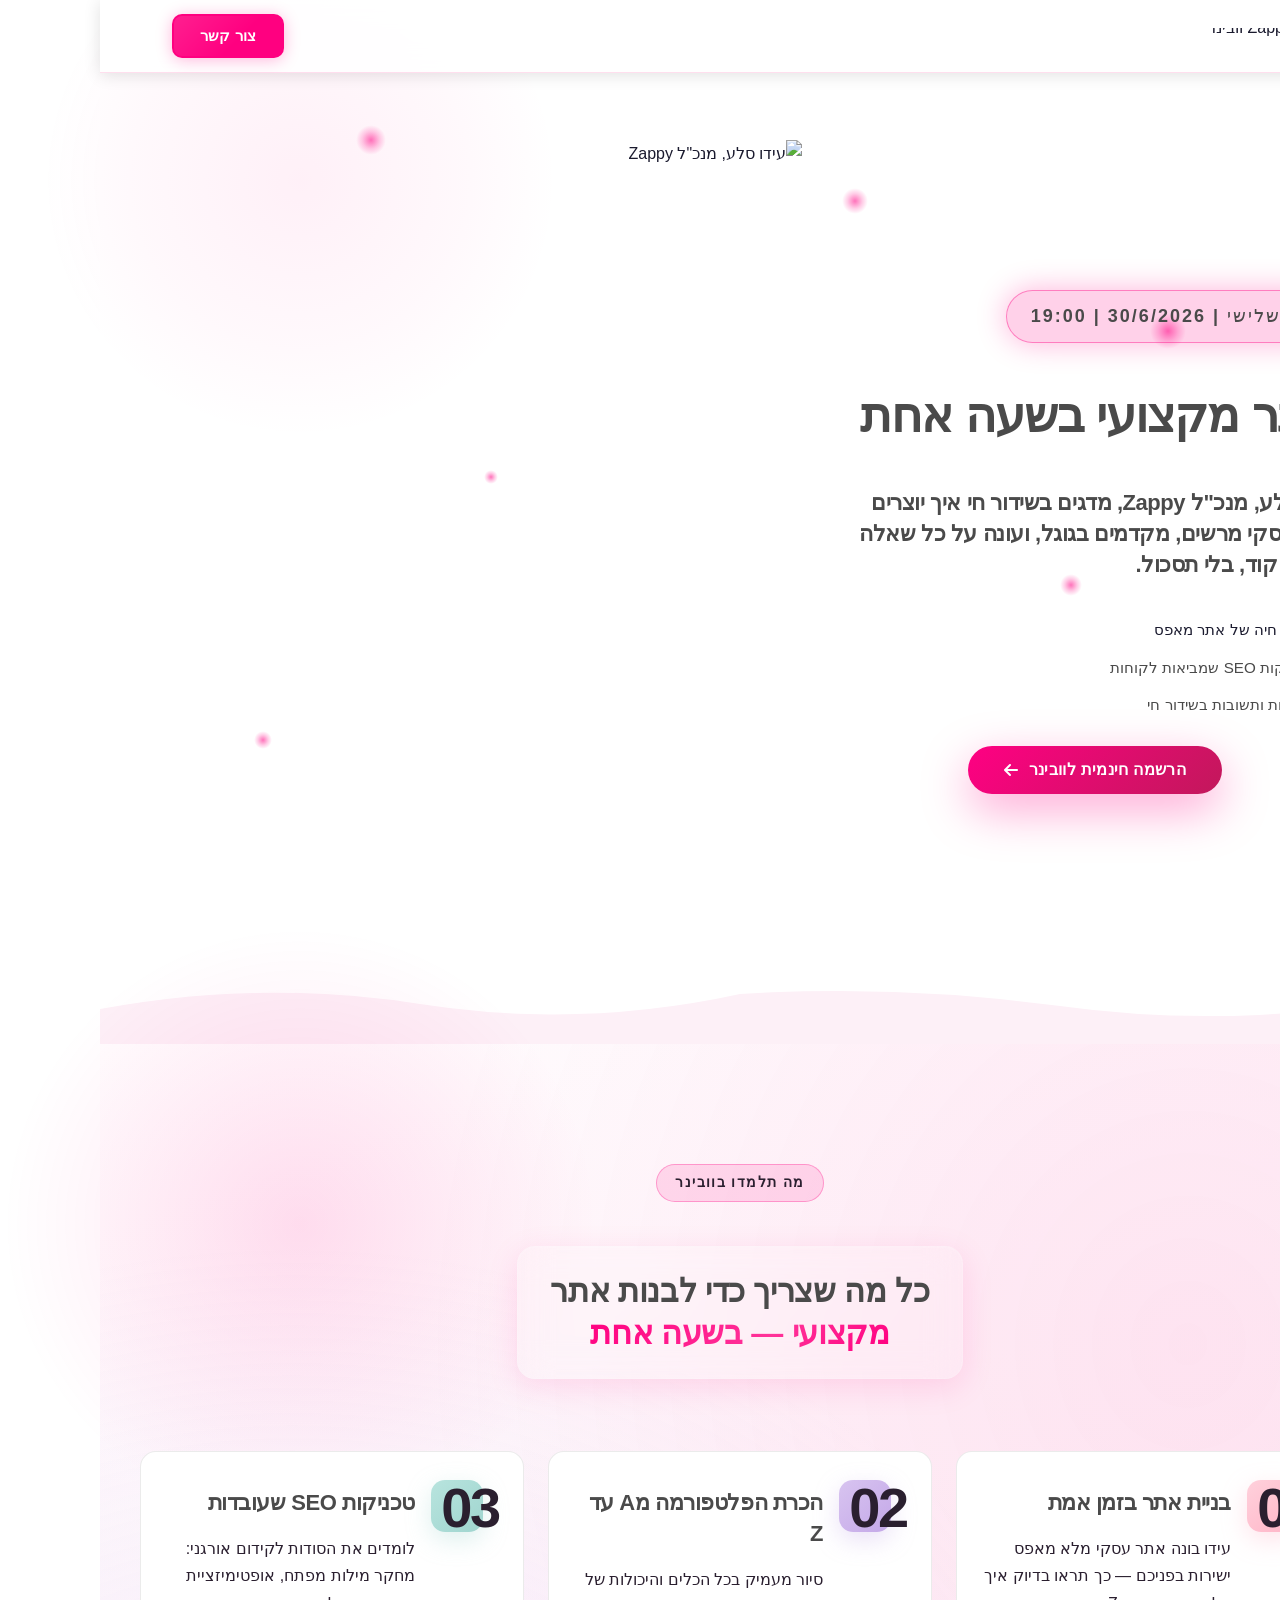
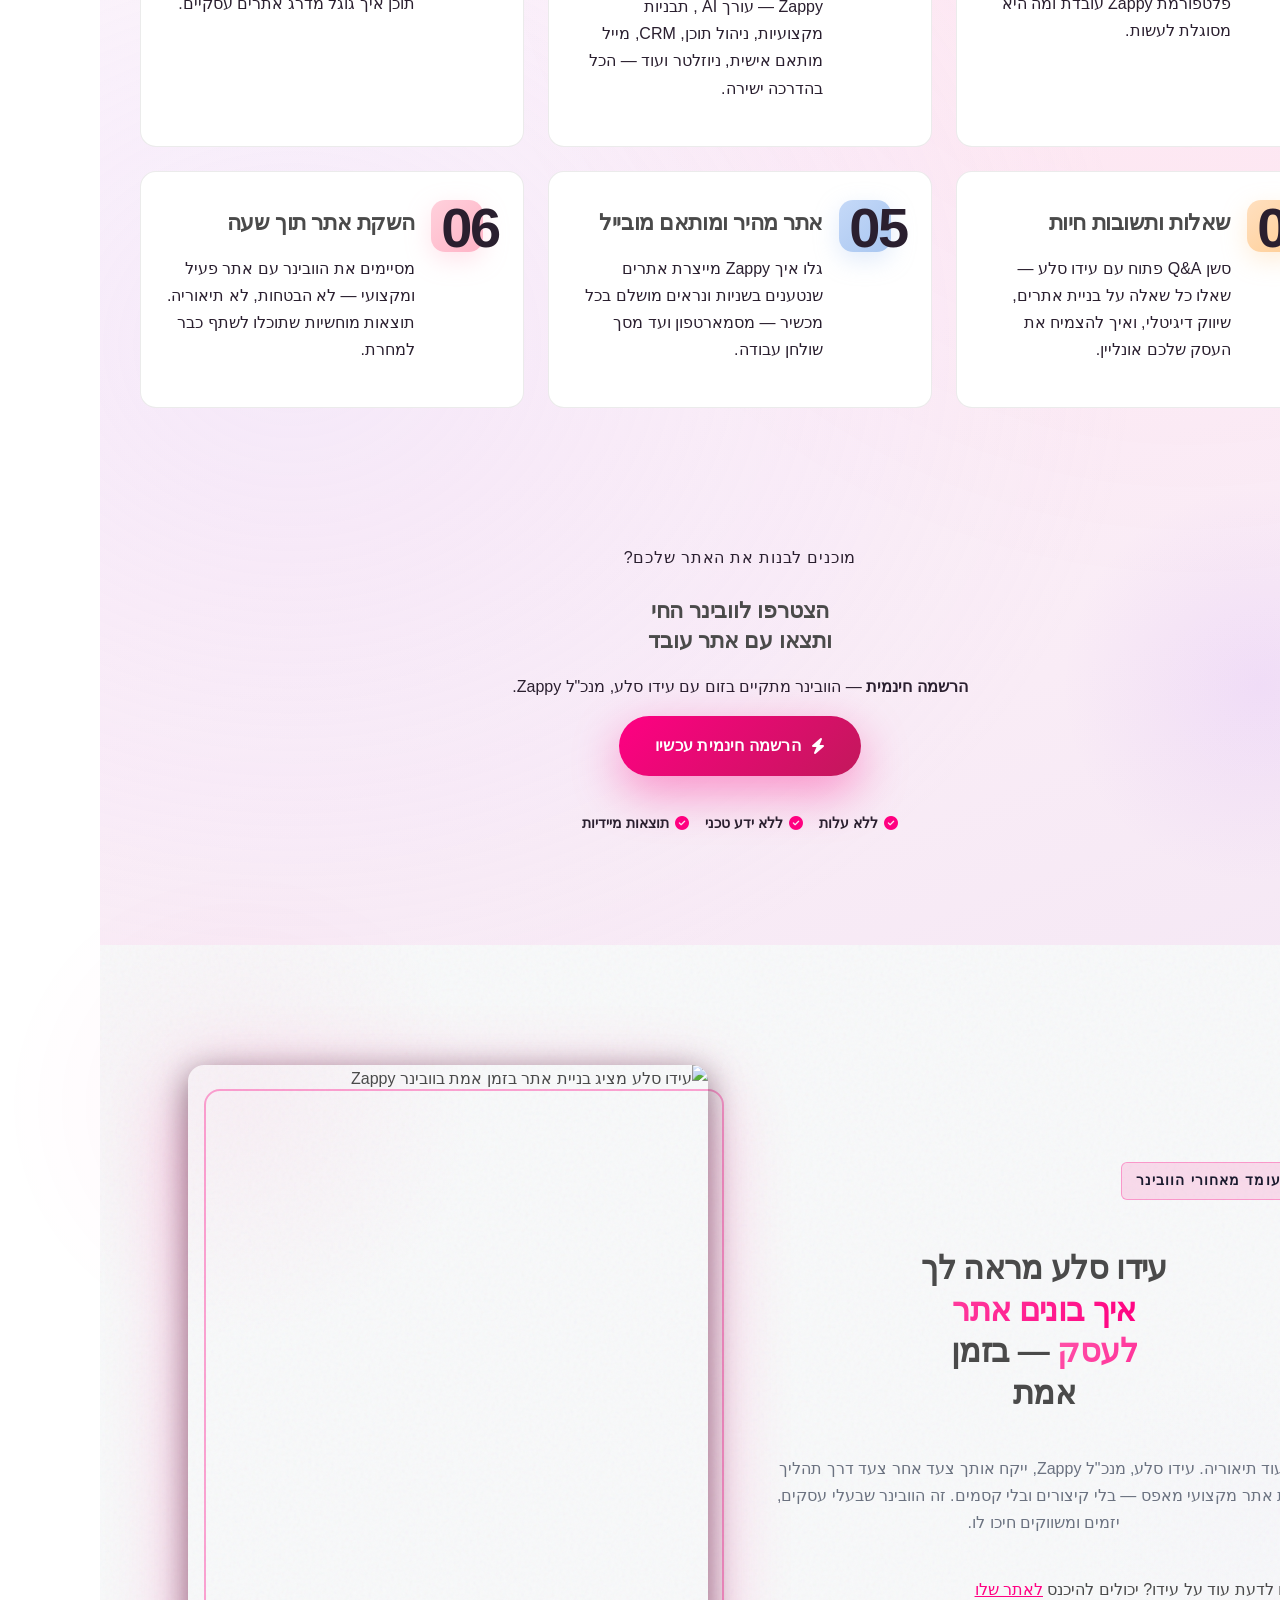
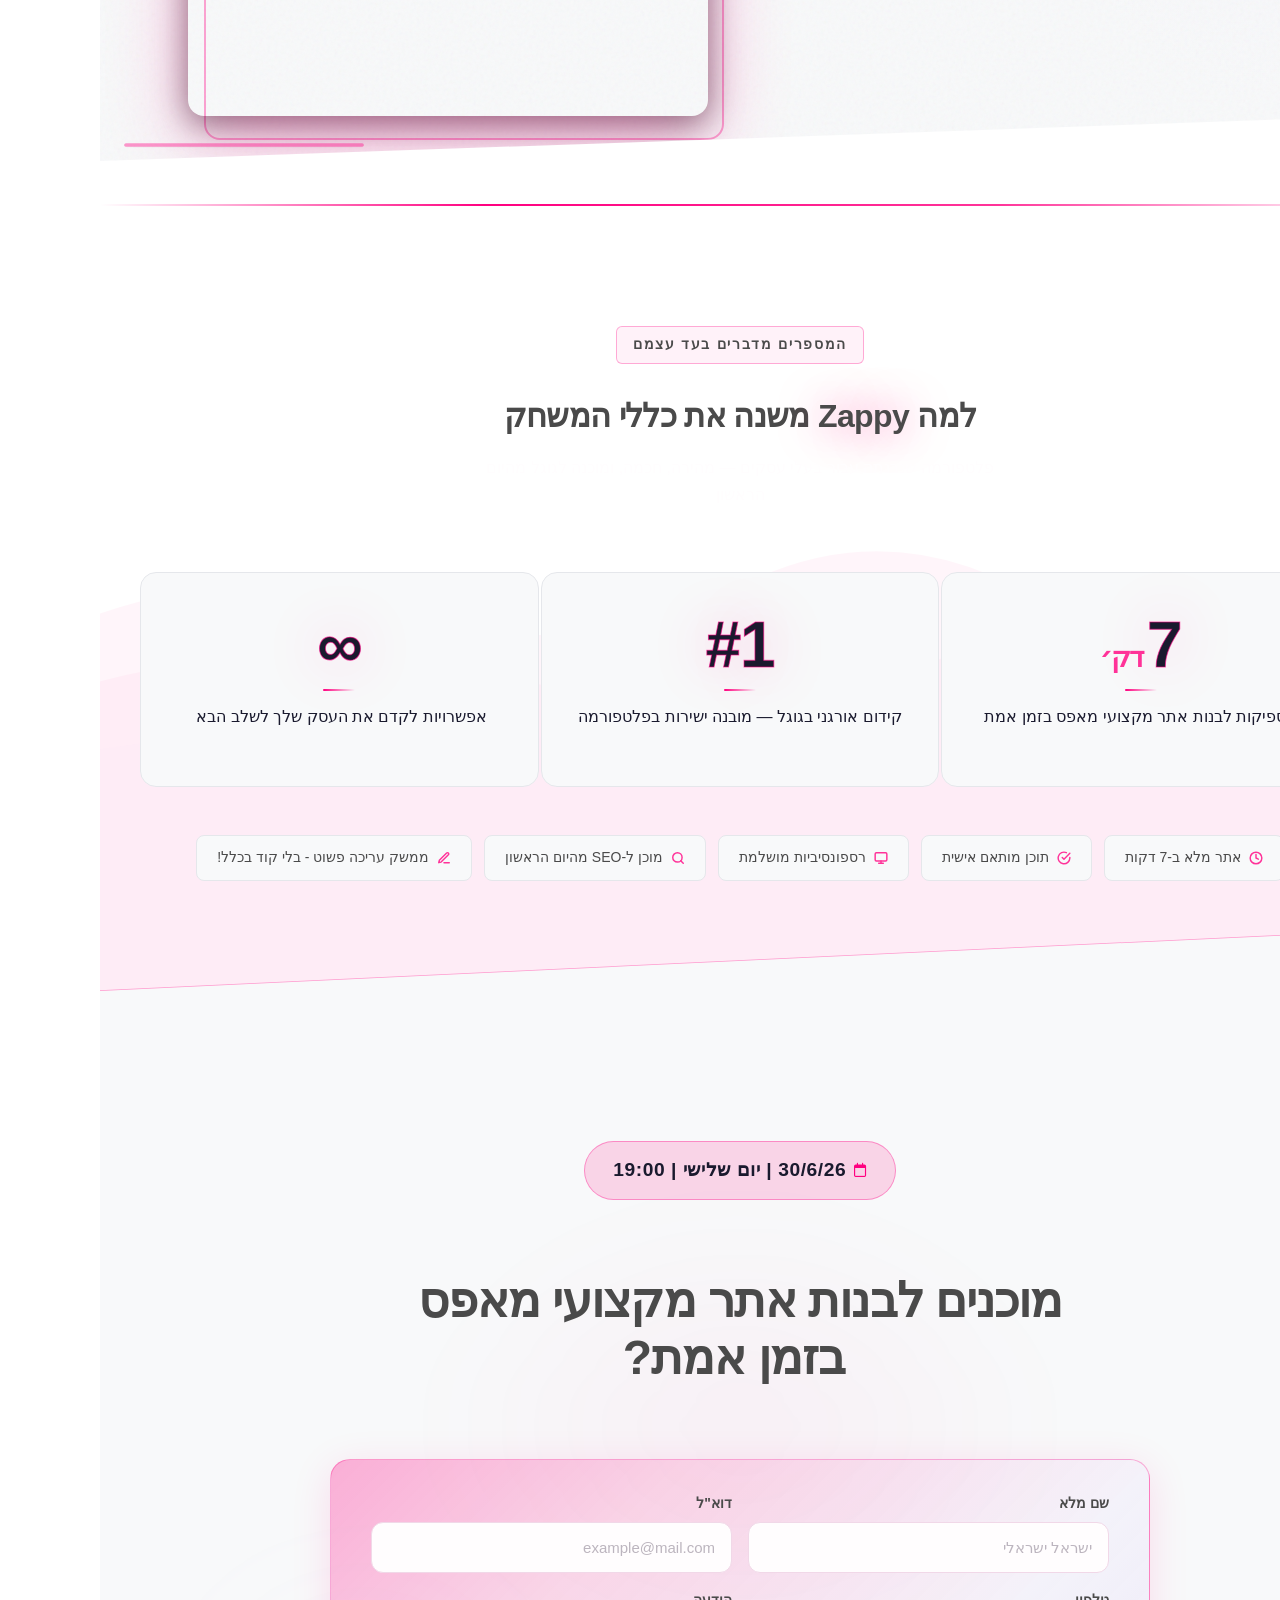
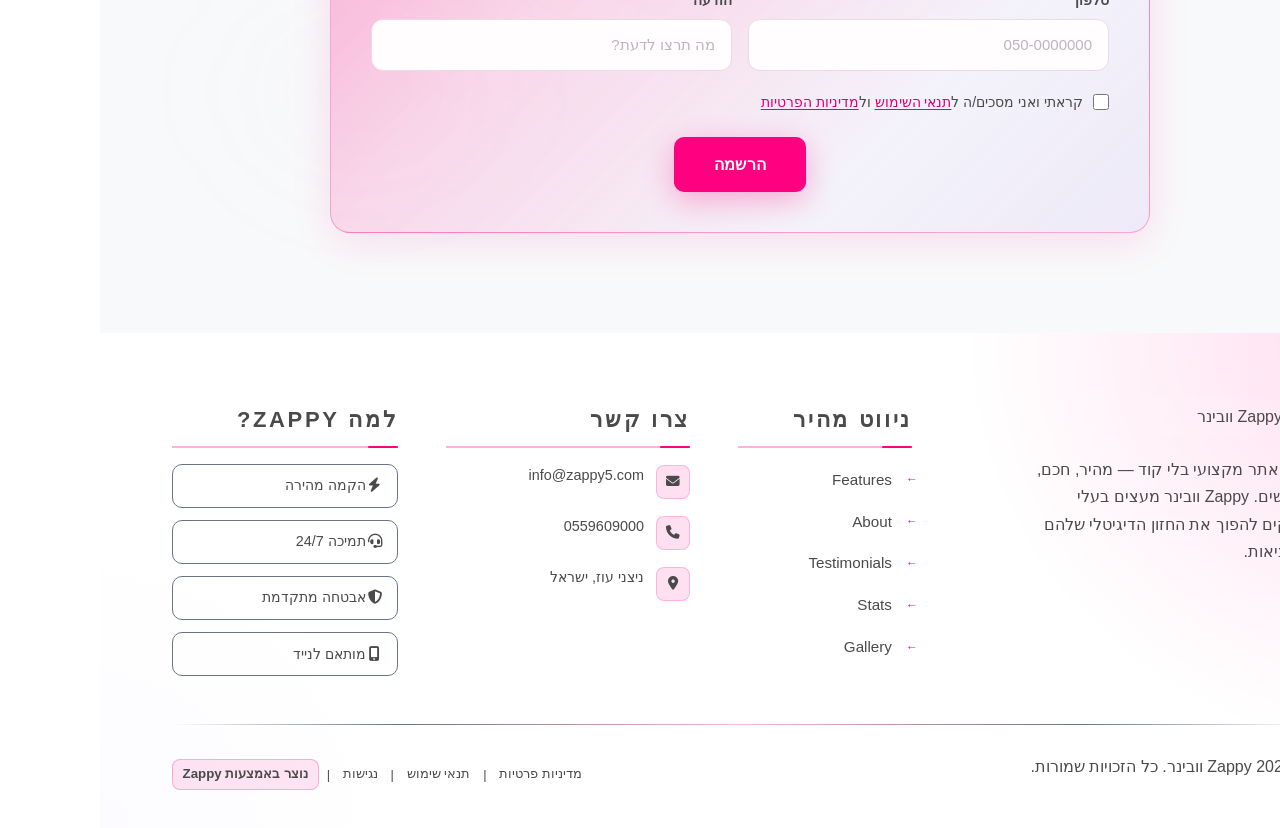
==== commit d5e11f7b: "Background sync: Progressive GitHub Sync" ====
--- a/public/index.html
+++ b/public/index.html
@@ -1 +1 @@
-<!doctype html><html dir="rtl" lang="he"><head><meta charset="UTF-8"><meta content="width=device-width,initial-scale=1" name="viewport"><meta content="index, follow" name="robots"><title>איך לבנות אתר מקצועי מאפס — Zappy וובינר</title><meta content="Zappy is a website-building platform positioned as a game-changer for business owners. The webinar is hosted by Ido Sela, CEO of Zappy, and focuses on live webs" name="description"><meta content="איך לבנות אתר מקצועי מאפס, בניית אתר לבד, איך בונים אתר לבד, בניית אתרים, אתר לעסק" name="keywords"><link href="/assets/favicon.ico" rel="icon" type="image/x-icon"><link href="/assets/favicon-16x16.png" rel="icon" type="image/png" sizes="16x16"><link href="/assets/favicon-32x32.png" rel="icon" type="image/png" sizes="32x32"><link href="/assets/favicon-48x48.png" rel="icon" type="image/png" sizes="48x48"><link href="/assets/favicon-192x192.png" rel="icon" type="image/png" sizes="192x192"><link href="/assets/favicon-512x512.png" rel="icon" type="image/png" sizes="512x512"><link href="/assets/apple-touch-icon.png" rel="apple-touch-icon"><script>!function(){"use strict";var t="bb098b57-d74f-4514-b582-c1c3386ab24c",e="https://api.zappy5.com/api/analytics/track",a=18e5,n=2592e6,o=!0,i=!0,r=!0;var s=function(){var e="zappy_visitor_"+t,a=null;try{if(a=localStorage.getItem(e)){var o=JSON.parse(a),i=Date.now();if(i-o.created<n)return o.lastSeen=i,localStorage.setItem(e,JSON.stringify(o)),o.id}}catch(t){console.warn("Zappy Analytics: LocalStorage not available")}var r="zv_"+Date.now()+"_"+Math.random().toString(36).substr(2,9);try{localStorage.setItem(e,JSON.stringify({id:r,created:Date.now(),lastSeen:Date.now()}))}catch(t){}return r}(),c=function(){var e="zappy_session_"+t,n=null;try{if(n=sessionStorage.getItem(e)){var o=JSON.parse(n),i=Date.now();if(i-o.timestamp<a)return o.timestamp=i,sessionStorage.setItem(e,JSON.stringify(o)),o.id}}catch(t){console.warn("Zappy Analytics: SessionStorage not available")}var r="zs_"+Date.now()+"_"+Math.random().toString(36).substr(2,9);try{sessionStorage.setItem(e,JSON.stringify({id:r,timestamp:Date.now()}))}catch(t){}return r}();function l(a,n){n=n||{};var o={website_id:t,event_type:a,page_path:window.location.pathname,referrer:document.referrer||"direct",visitor_id:s,session_id:c,metadata:n};if(navigator.sendBeacon){var i=new Blob([JSON.stringify(o)],{type:"application/json"});navigator.sendBeacon(e,i)}else fetch(e,{method:"POST",headers:{"Content-Type":"application/json"},body:JSON.stringify(o),keepalive:!0}).catch(function(t){console.warn("Zappy Analytics: Failed to track event",t)})}o&&l("pageview",{title:document.title,url:window.location.href}),i&&document.addEventListener("click",function(t){var e=t.target;if("BUTTON"===e.tagName||e.closest("button")){var a="BUTTON"===e.tagName?e:e.closest("button");l("click",{element:"button",text:a.textContent.trim().substring(0,100),id:a.id||null,class:a.className||null})}else if("A"===e.tagName||e.closest("a")){var n="A"===e.tagName?e:e.closest("a");l("navigation",{element:"link",text:n.textContent.trim().substring(0,100),href:n.href,external:n.hostname!==window.location.hostname})}},!0),r&&document.addEventListener("submit",function(t){var e=t.target;l("form_submit",{form_id:e.id||null,form_name:e.name||null,form_action:e.action||null,form_method:e.method||"GET"})},!0);var d=Date.now();window.addEventListener("beforeunload",function(){l("page_unload",{time_on_page:Math.floor((Date.now()-d)/1e3),page_path:window.location.pathname})}),window.zappyAnalytics={track:l,getVisitorId:function(){return s},getSessionId:function(){return c}}}()</script><meta content="איך לבנות אתר מקצועי מאפס — Zappy וובינר" property="og:title"><meta content="Zappy is a website-building platform positioned as a game-changer for business owners. The webinar is hosted by Ido Sela, CEO of Zappy, and focuses on live webs" property="og:description"><meta content="https://webinar.zappy5.com/assets/business-general-service-upload-1781593551379-og.jpg" property="og:image"><meta content="summary_large_image" name="twitter:card"><meta content="איך לבנות אתר מקצועי מאפס — Zappy וובינר" name="twitter:title"><meta content="Zappy is a website-building platform positioned as a game-changer for business owners. The webinar is hosted by Ido Sela, CEO of Zappy, and focuses on live webs" name="twitter:description"><meta content="https://webinar.zappy5.com/assets/business-general-service-upload-1781593551379-og.jpg" name="twitter:image"><script type="application/ld+json">{"@context":"https://schema.org","@graph":[{"@type":"LocalBusiness","@id":"https://webinar.zappy5.com#organization","name":"Zappy וובינר","url":"https://webinar.zappy5.com","description":"Zappy is a website-building platform positioned as a game-changer for business owners. The webinar is hosted by Ido Sela, CEO of Zappy, and focuses on live website creation, platform onboarding, SEO techniques, and an open Q&A session. The brand uses a bold pink (#ff0083) and white color palette with dark gray accents, projecting a modern, energetic, and approachable tech identity aimed at empowering non-technical entrepreneurs to build professional websites quickly.","address":{"@type":"PostalAddress","streetAddress":"ניצני עוז, ישראל"},"contactPoint":[{"@type":"ContactPoint","contactType":"customer service","email":"info@zappy5.com","telephone":"0559609000"}]},{"@type":"WebSite","@id":"https://webinar.zappy5.com#website","url":"https://webinar.zappy5.com","name":"Zappy וובינר","publisher":{"@id":"https://webinar.zappy5.com#organization"}},{"@type":"ContactPage","@id":"https://webinar.zappy5.com#contactpage","url":"https://webinar.zappy5.com","name":"איך לבנות אתר מקצועי מאפס — Zappy וובינר","mainEntity":{"@id":"https://webinar.zappy5.com#organization"},"potentialAction":{"@type":"CommunicateAction","target":{"@type":"EntryPoint","urlTemplate":"https://webinar.zappy5.com/api/email/contact-form","actionPlatform":["http/method=POST"],"contentType":"application/json"},"instrument":[{"@type":"PropertyValue","name":"name","propertyID":"text","valueRequired":true,"description":"ישראל ישראלי"},{"@type":"PropertyValue","name":"email","propertyID":"email","valueRequired":true,"description":"example@mail.com"},{"@type":"PropertyValue","name":"phone","propertyID":"tel","valueRequired":true,"description":"050-0000000"},{"@type":"PropertyValue","name":"message","propertyID":"text","valueRequired":true,"description":"מה תרצו לדעת?"},{"@type":"PropertyValue","name":"privacy_consent","propertyID":"checkbox","valueRequired":true}]}}]}</script><meta content="https://webinar.zappy5.com" property="og:url"><meta content="website" property="og:type"><meta content="he_IL" property="og:locale"><link href="https://cdnjs.cloudflare.com/ajax/libs/font-awesome/6.4.0/css/all.min.css" rel="stylesheet"><style>.skip-link{position:absolute;top:0;left:0;transform:translateY(-200%);padding:12px 18px;background:var(--bg-dark,#1a1a1a);color:var(--text-light,#fff);font-weight:600;border-radius:0 0 8px 0;z-index:10000}.skip-link:focus{transform:none;outline:2px solid var(--ring,#fff);outline-offset:2px}:focus-visible{outline:2px solid var(--ring,currentColor);outline-offset:3px}</style><link href="/assets/favicon.ico" rel="icon" type="image/x-icon"><link href="/assets/favicon-16x16.png" rel="icon" type="image/png" sizes="16x16"><link href="/assets/favicon-32x32.png" rel="icon" type="image/png" sizes="32x32"><link href="/assets/favicon-48x48.png" rel="icon" type="image/png" sizes="48x48"><link href="/assets/favicon-192x192.png" rel="icon" type="image/png" sizes="192x192"><link href="/assets/favicon-512x512.png" rel="icon" type="image/png" sizes="512x512"><link href="/assets/apple-touch-icon.png" rel="apple-touch-icon"><link href="https://cdn.jsdelivr.net/npm/vanilla-cookieconsent@3/dist/cookieconsent.css" rel="stylesheet"><script src="https://cdn.jsdelivr.net/npm/vanilla-cookieconsent@3/dist/cookieconsent.umd.js"></script><script src="https://cdn.jsdelivr.net/gh/mickidum/acc_toolbar/acctoolbar/acctoolbar.min.js"></script><style data-zappy-section-v2-css="true">.index-hero-section{position:relative;overflow:visible;background-color:#2a1f2f;background-image:radial-gradient(ellipse at 80% 20%,rgba(255,0,131,.18) 0,transparent 55%),radial-gradient(ellipse at 10% 80%,rgba(217,199,255,.12) 0,transparent 50%),linear-gradient(160deg,#1a0a2e 0,#2a1f2f 60%,#3a1040 100%);color:var(--text-light);direction:rtl;padding:140px 24px 100px;font-family:Inter,Arial,sans-serif}.index-hero-section .index-hero-glow-orb{position:absolute;top:-80px;inset-inline-end:-60px;width:520px;height:520px;border-radius:50%;background:radial-gradient(circle,rgba(255,0,131,.22) 0,rgba(255,79,163,.08) 45%,transparent 70%);pointer-events:none;z-index:0}.index-hero-section .index-hero-container{position:relative;z-index:1;max-width:1200px;margin:0 auto;display:grid;grid-template-columns:1fr 1fr;gap:48px;align-items:center;direction:rtl}.index-hero-section .index-hero-text-col{position:relative;display:flex;flex-direction:column;align-items:flex-start;gap:20px;text-align:start}.index-hero-section .index-hero-label{display:inline-block;font-family:'Space Grotesk',Arial,sans-serif;font-size:.75rem;font-weight:700;letter-spacing:.1em;text-transform:uppercase;color:var(--primary);background:rgba(255,0,131,.12);border:1px solid rgba(255,0,131,.3);border-radius:100px;padding:6px 16px}.index-hero-section .index-hero-h1{font-family:'Space Grotesk',Arial,sans-serif;font-size:3rem;font-weight:800;line-height:1.15;letter-spacing:-.02em;color:var(--text-light);margin:0}.index-hero-section .index-hero-gradient-text{background:linear-gradient(135deg,#ff6ec7 0,#ff0080 60%,#c2185b 100%);-webkit-background-clip:text;-webkit-text-fill-color:transparent;background-clip:text}.index-hero-section .index-hero-subtitle{font-family:Inter,Arial,sans-serif;font-size:1.05rem;font-weight:400;line-height:1.75;color:rgba(255,253,254,.8);margin:0;max-width:520px}.index-hero-section .index-hero-bullets{list-style:none;padding:0;margin:0;display:flex;flex-direction:column;gap:12px}.index-hero-section .index-hero-bullets li{display:flex;flex-direction:row;align-items:center;gap:10px;font-family:Inter,Arial,sans-serif;font-size:.95rem;font-weight:500;color:var(--text-light);text-align:start}.index-hero-section .index-hero-bullet-icon{flex-shrink:0;display:flex;align-items:center;justify-content:center}.index-hero-section .index-hero-ctas{display:flex;flex-direction:row;flex-wrap:wrap;align-items:center;gap:16px;margin-top:8px}.index-hero-section .index-hero-btn-primary{display:inline-flex;align-items:center;gap:10px;background:linear-gradient(135deg,#ff0080 0,#c2185b 100%);color:#fff;font-family:'Space Grotesk',Arial,sans-serif;font-size:1rem;font-weight:700;letter-spacing:.02em;padding:16px 36px;border-radius:100px;text-decoration:none;border:none;cursor:pointer;box-shadow:0 16px 48px rgba(255,0,131,.35);transition:transform .3s cubic-bezier(.4,0,.2,1),box-shadow .3s cubic-bezier(.4,0,.2,1);white-space:nowrap}.index-hero-section .index-hero-btn-primary:hover{transform:translateY(-4px);box-shadow:0 24px 60px rgba(255,0,131,.5)}.index-hero-section .index-hero-btn-ghost{display:inline-flex;align-items:center;background:0 0;color:rgba(255,253,254,.85);font-family:Inter,Arial,sans-serif;font-size:.95rem;font-weight:600;text-decoration:underline;text-underline-offset:4px;text-decoration-color:rgba(255,79,163,0.5);padding:8px 4px;border:none;cursor:pointer;transition:color .25s ease;white-space:nowrap}.index-hero-section .index-hero-btn-ghost:hover{color:var(--secondary);text-decoration-color:var(--secondary)}.index-hero-section .index-hero-annotation{display:flex;flex-direction:row;align-items:flex-end;gap:4px;pointer-events:none;margin-top:-8px}.index-hero-section .index-hero-annotation-text{font-family:'Space Grotesk',Arial,sans-serif;font-size:.85rem;font-weight:700;color:var(--primary);transform:rotate(-3deg);display:inline-block;margin-bottom:6px}.index-hero-section .index-hero-image-col{position:relative;display:flex;align-items:center;justify-content:center}.index-hero-section .index-hero-image-frame{position:relative;width:100%;max-width:560px}.index-hero-section .index-hero-img{display:block;width:100%;height:auto;border-radius:20px;box-shadow:0 0 0 1px rgba(255,0,131,.15),0 24px 80px rgba(255,0,131,.25),0 8px 32px rgba(0,0,0,.5);transform:perspective(1000px) rotateY(4deg) rotateX(-2deg);transition:transform .4s cubic-bezier(.4,0,.2,1);object-fit:cover}.index-hero-section .index-hero-image-frame:hover .index-hero-img{transform:perspective(1000px) rotateY(1deg) rotateX(-1deg) translateY(-4px)}.index-hero-section .index-hero-badge{position:absolute;top:-18px;inset-inline-start:-20px;display:flex;flex-direction:row;align-items:center;gap:10px;background:rgba(26,10,46,.88);backdrop-filter:blur(12px);border:1px solid rgba(255,0,131,.3);border-radius:14px;padding:10px 16px;box-shadow:0 8px 32px rgba(0,0,0,.4);z-index:5}.index-hero-section .index-hero-badge-icon{font-size:1.4rem;color:var(--primary);line-height:1;animation:index-hero-pulse 2s ease-in-out infinite}.index-hero-section .index-hero-badge-text{display:flex;flex-direction:column;gap:1px;text-align:start}.index-hero-section .index-hero-badge-text strong{font-family:'Space Grotesk',Arial,sans-serif;font-size:.85rem;font-weight:700;color:var(--text-light);line-height:1.2}.index-hero-section .index-hero-badge-text small{font-family:Inter,Arial,sans-serif;font-size:.72rem;font-weight:500;color:rgba(255,253,254,.6);line-height:1.3}.index-hero-section .index-hero-participants{position:absolute;bottom:-18px;inset-inline-end:-16px;display:flex;flex-direction:row;align-items:center;gap:10px;background:rgba(26,10,46,.88);backdrop-filter:blur(12px);border:1px solid rgba(217,199,255,.2);border-radius:14px;padding:10px 16px;box-shadow:0 8px 32px rgba(0,0,0,.35);z-index:5;font-family:Inter,Arial,sans-serif;font-size:.82rem;font-weight:600;color:rgba(255,253,254,.85);white-space:nowrap}.index-hero-section .index-hero-avatars{display:flex;flex-direction:row}.index-hero-section .index-hero-avatar{width:28px;height:28px;border-radius:50%;display:flex;align-items:center;justify-content:center;font-size:.7rem;font-weight:700;color:#fff;border:2px solid rgba(26,10,46,.9);margin-inline-end:-8px;flex-shrink:0}.index-hero-section .index-hero-avatars .index-hero-avatar:last-child{margin-inline-end:0}@keyframes index-hero-pulse{0%,100%{opacity:1;transform:scale(1)}50%{opacity:.7;transform:scale(1.15)}}.index-hero-section .index-hero-divider-wrapper{position:absolute;bottom:0;left:0;width:100%;height:70px;pointer-events:none;z-index:5}.index-hero-section .index-hero-divider-wrapper svg{display:block;width:100%;height:100%}@media (max-width:900px){.index-hero-section .index-hero-container{grid-template-columns:1fr;gap:40px}.index-hero-section .index-hero-text-col{order:1}.index-hero-section .index-hero-image-col{order:2}.index-hero-section .index-hero-h1{font-size:2.4rem}}@media (max-width:768px){.index-hero-section{padding:100px 16px 90px}.index-hero-section .index-hero-container{padding:0;gap:32px}.index-hero-section .index-hero-h1{font-size:2rem}.index-hero-section .index-hero-subtitle{font-size:1rem}.index-hero-section .index-hero-ctas{flex-direction:column;align-items:flex-start;gap:12px}.index-hero-section .index-hero-btn-primary{width:100%;justify-content:center;padding:14px 24px}.index-hero-section .index-hero-badge{position:static;align-self:flex-start;margin-bottom:8px}.index-hero-section .index-hero-participants{position:static;align-self:flex-end;margin-top:8px}.index-hero-section .index-hero-image-frame{display:flex;flex-direction:column;align-items:center;gap:0}.index-hero-section .index-hero-img{transform:none;border-radius:16px}.index-hero-section .index-hero-glow-orb{width:280px;height:280px;top:-40px;inset-inline-end:-30px}.index-hero-section .index-hero-annotation{display:none}}.hero .hero-title,.hero h1,.hero-section h1,.hero-title,[class*=hero-] h1,[class~=hero] h1{font-size:48px!important;line-height:1.2!important}@media (max-width:1024px){.hero .hero-title,.hero h1,.hero-section h1,.hero-title,[class*=hero-] h1,[class~=hero] h1{font-size:36px!important}}@media (max-width:768px){.hero .hero-title,.hero h1,.hero-section h1,.hero-title,[class*=hero-] h1,[class~=hero] h1{font-size:28px!important}}</style><style data-zappy-section-v2-css="true">.index-features-section{position:relative;overflow:visible;background-color:#0d0118;background-image:radial-gradient(ellipse at 70% 20%,rgba(255,0,131,.18) 0,transparent 55%),radial-gradient(ellipse at 15% 80%,rgba(60,10,100,.45) 0,transparent 50%),linear-gradient(160deg,#0d0118 0,#1a0a2e 50%,#2d0a4e 100%);color:var(--text-light);padding:90px 16px 80px;direction:rtl}.index-features-section .index-features-orb{position:absolute;border-radius:50%;pointer-events:none;z-index:0}.index-features-section .index-features-orb:first-child{width:600px;height:600px;top:-120px;inset-inline-end:-100px;background:radial-gradient(circle,rgba(255,0,131,.12) 0,transparent 70%)}.index-features-section .index-features-orb--secondary{width:400px;height:400px;bottom:60px;inset-inline-start:-80px;background:radial-gradient(circle,rgba(169,92,255,.1) 0,transparent 70%)}.index-features-section .index-features-container{position:relative;z-index:1;max-width:1200px;margin:0 auto}.index-features-section .index-features-header{text-align:center;margin-bottom:56px;max-width:720px;margin-inline:auto;margin-bottom:56px}.index-features-section .index-features-eyebrow{display:inline-block;font-family:Inter,Arial,sans-serif;font-size:.875rem;font-weight:700;letter-spacing:.1em;text-transform:uppercase;color:var(--primary);background:rgba(255,0,131,.12);border:1px solid rgba(255,0,131,.3);border-radius:100px;padding:6px 18px;margin-bottom:20px}.index-features-section .index-features-title{font-family:'Space Grotesk',Arial,sans-serif;font-size:2rem;font-weight:700;line-height:1.2;color:var(--text-light);margin:0 0 16px;letter-spacing:-.01em}.index-features-section .index-features-title-highlight{background:linear-gradient(135deg,#ff0080 0,#f39 60%,#ff0080 100%);-webkit-background-clip:text;-webkit-text-fill-color:transparent;background-clip:text}.index-features-section .index-features-subtitle{font-family:Inter,Arial,sans-serif;font-size:1rem;line-height:1.7;color:rgba(255,253,254,.7);margin:0;text-align:center}.index-features-section .index-features-grid{display:grid;grid-template-columns:1fr;gap:20px;margin-bottom:64px;direction:rtl}.index-features-section .index-features-card{background:#fff;backdrop-filter:none;-webkit-backdrop-filter:blur(12px);border-radius:16px;border:1px solid rgba(0,0,0,.08);padding:28px 24px;position:relative;transition:border-color .3s ease,box-shadow .3s ease,transform .3s ease;overflow:hidden}.index-features-section .index-features-card::before{content:'';position:absolute;inset:0;border-radius:16px;background:linear-gradient(135deg,rgba(255,0,131,.05) 0,transparent 60%);opacity:0;transition:opacity .3s ease;pointer-events:none}.index-features-section .index-features-card:hover{border-color:rgba(255,0,131,.5);box-shadow:0 0 40px rgba(255,0,131,.2),0 16px 48px rgba(0,0,0,.3);transform:translateY(-4px)}.index-features-section .index-features-card:hover::before{opacity:1}.index-features-section .index-features-card-inner{position:relative;z-index:1;display:flex;flex-direction:row;align-items:flex-start;gap:16px}.index-features-section .index-features-number{position:absolute;top:0;inset-inline-start:0;font-family:'Space Grotesk',Arial,sans-serif;font-size:3.5rem;font-weight:800;line-height:1;color:rgba(255,0,131,.08);pointer-events:none;user-select:none;letter-spacing:-.04em}.index-features-section .index-features-icon-wrap{flex-shrink:0;width:52px;height:52px;border-radius:14px;display:flex;align-items:center;justify-content:center;color:#fff}.index-features-section .index-features-icon-wrap--pink{background:linear-gradient(135deg,#ffd1dc 0,#ffb3c6 100%);box-shadow:0 8px 24px rgba(255,179,198,.35)}.index-features-section .index-features-icon-wrap--purple{background:linear-gradient(135deg,#d8c4f0 0,#c4a8e8 100%);box-shadow:0 8px 24px rgba(196,168,232,.35)}.index-features-section .index-features-icon-wrap--teal{background:linear-gradient(135deg,#b8e4de 0,#a0d5cf 100%);box-shadow:0 8px 24px rgba(160,213,207,.35)}.index-features-section .index-features-icon-wrap--orange{background:linear-gradient(135deg,#ffe0c0 0,#ffcd94 100%);box-shadow:0 8px 24px rgba(255,205,148,.35)}.index-features-section .index-features-icon-wrap--blue{background:linear-gradient(135deg,#c5d9f8 0,#a8c6f0 100%);box-shadow:0 8px 24px rgba(168,198,240,.35)}.index-features-section .index-features-card-content{flex:1;min-width:0}.index-features-section .index-features-card-title{font-family:'Space Grotesk',Arial,sans-serif;font-size:1.125rem;font-weight:700;line-height:1.3;color:var(--text-light);margin:0 0 8px;text-align:right}.index-features-section .index-features-card-desc{font-family:Inter,Arial,sans-serif;font-size:.9rem;line-height:1.7;color:rgba(255,253,254,.65);margin:0;text-align:right}.index-features-section .index-features-bottom{display:flex;flex-direction:column;gap:40px;align-items:center}.index-features-section .index-features-image-wrap{position:relative;width:100%;max-width:560px;border-radius:20px;overflow:hidden;flex-shrink:0}.index-features-section .index-features-image-wrap img{width:100%;height:auto;display:block;border-radius:20px;border:1px solid rgba(255,0,131,.2);object-fit:cover}.index-features-section .index-features-image-glow{position:absolute;inset:0;border-radius:20px;box-shadow:inset 0 0 60px rgba(255,0,131,.15);pointer-events:none}.index-features-section .index-features-cta-wrap{text-align:center;width:100%;max-width:560px}.index-features-section .index-features-cta-label{font-family:Inter,Arial,sans-serif;font-size:.875rem;font-weight:600;color:var(--primary);letter-spacing:.05em;text-transform:uppercase;margin:0 0 12px}.index-features-section .index-features-cta-heading{font-family:'Space Grotesk',Arial,sans-serif;font-size:1.625rem;font-weight:700;line-height:1.25;color:var(--text-light);margin:0 0 16px;letter-spacing:-.01em}.index-features-section .index-features-cta-text{font-family:Inter,Arial,sans-serif;font-size:.95rem;line-height:1.7;color:rgba(255,253,254,.65);margin:0 0 28px}.index-features-section .btn-pill.index-features-cta-btn{display:inline-flex;align-items:center;gap:10px;border-radius:100px;padding:16px 36px;background:linear-gradient(135deg,#ff0080 0,#c2185b 100%);color:#fff;font-family:'Space Grotesk',Arial,sans-serif;font-weight:700;font-size:1rem;border:none;text-decoration:none;cursor:pointer;box-shadow:0 16px 48px rgba(255,0,131,.4);transition:box-shadow .3s ease,transform .3s ease;letter-spacing:.01em}.index-features-section .btn-pill.index-features-cta-btn:hover{box-shadow:0 20px 60px rgba(255,0,131,.6);transform:translateY(-2px)}.index-features-section .index-features-cta-trust{display:flex;flex-direction:row;flex-wrap:wrap;gap:16px;margin-top:20px;justify-content:flex-end}.index-features-section .index-features-cta-trust span{display:flex;flex-direction:row;align-items:center;gap:6px;font-family:Inter,Arial,sans-serif;font-size:.875rem;font-weight:600;color:rgba(255,253,254,.75)}.index-features-section .index-features-cta-trust span i{color:var(--primary);font-size:.875rem}@media (min-width:768px){.index-features-section{padding:100px 40px 90px}.index-features-section .index-features-title{font-size:2.75rem}.index-features-section .index-features-grid{grid-template-columns:1fr 1fr;gap:24px}.index-features-section .index-features-card-title{font-size:1.25rem}.index-features-section .index-features-bottom{flex-direction:row;gap:56px;align-items:center;justify-content:space-between}.index-features-section .index-features-image-wrap{max-width:480px;width:45%}.index-features-section .index-features-cta-wrap{max-width:none;flex:1}.index-features-section .index-features-cta-heading{font-size:2rem}}@media (min-width:1024px){.index-features-section{padding:110px 60px 100px}.index-features-section .index-features-title{font-size:3rem}.index-features-section .index-features-grid{gap:28px}.index-features-section .index-features-bottom{gap:72px}.index-features-section .index-features-image-wrap{max-width:520px}}@media (max-width:767px){.index-features-section .index-features-grid{grid-template-columns:1fr!important}.index-features-section .index-features-bottom{flex-direction:column!important}.index-features-section .index-features-cta-trust{justify-content:center}.index-features-section .index-features-cta-wrap{text-align:center}.index-features-section .index-features-cta-heading,.index-features-section .index-features-cta-label,.index-features-section .index-features-cta-text{text-align:center}.index-features-section .index-features-cta-trust{justify-content:center}.index-features-section .index-features-card-inner{flex-direction:column;gap:12px}.index-features-section .index-features-number{font-size:2.5rem}.index-features-section .index-features-orb:first-child{width:300px;height:300px;top:-60px;inset-inline-end:-60px}.index-features-section .index-features-orb--secondary{width:200px;height:200px}}</style><script>!function(e,t,n,c,o,a,f){e.fbq||(o=e.fbq=function(){o.callMethod?o.callMethod.apply(o,arguments):o.queue.push(arguments)},e._fbq||(e._fbq=o),o.push=o,o.loaded=!0,o.version="2.0",o.queue=[],(a=t.createElement(n)).async=!0,a.src="https://connect.facebook.net/en_US/fbevents.js",(f=t.getElementsByTagName(n)[0]).parentNode.insertBefore(a,f))}(window,document,"script"),fbq("init","2782095785329103"),fbq("track","PageView")</script><link href="/styles.css" rel="stylesheet"><script>window.ZAPPY_WEBSITE_ID="bb098b57-d74f-4514-b582-c1c3386ab24c",window.ZAPPY_API_BASE="https://api.zappy5.com"</script><style id="zappy-dropdown-submenu-styles">#navMenu li:has(.sub-menu),.nav-menu li:has(.sub-menu),.navbar li:has(.sub-menu),nav li:has(.sub-menu){position:relative}#navMenu .sub-menu,.nav-menu .sub-menu,.navbar .sub-menu,nav .sub-menu{display:block!important;position:absolute!important;top:100%;left:0;min-width:220px;background:#fff;border-radius:8px;box-shadow:0 8px 25px rgba(0,0,0,.15);padding:8px 0;opacity:0;visibility:hidden;transform:translateY(10px);transition:all .3s ease;z-index:1000;list-style:none;pointer-events:none}#navMenu li:hover>.sub-menu,.nav-menu li:hover>.sub-menu,.navbar li:hover>.sub-menu,nav li:hover>.sub-menu{opacity:1!important;visibility:visible!important;transform:translateY(0)!important;pointer-events:auto!important}.sub-menu li{list-style:none;margin:0;padding:0}.sub-menu a{display:block!important;padding:10px 16px!important;color:var(--text-dark,#333)!important;font-weight:500;text-decoration:none;white-space:nowrap;transition:background-color .2s}.sub-menu .zappy-nav-child>a{padding-left:28px!important;font-size:.9em!important;opacity:.85!important}[dir=rtl] .sub-menu .zappy-nav-child>a,html[lang=ar] .sub-menu .zappy-nav-child>a,html[lang=he] .sub-menu .zappy-nav-child>a{padding-left:10px!important;padding-right:28px!important}.sub-menu .zappy-nav-parent>a{font-weight:600!important}.sub-menu a:hover{background-color:#f5f5f5}[dir=rtl] .nav-menu .sub-menu,[dir=rtl] .navbar .sub-menu,[dir=rtl] nav .sub-menu,html[lang=ar] .nav-menu .sub-menu,html[lang=ar] .navbar .sub-menu,html[lang=ar] nav .sub-menu,html[lang=he] .nav-menu .sub-menu,html[lang=he] .navbar .sub-menu,html[lang=he] nav .sub-menu{left:auto!important;right:0!important}.sub-menu:empty,.sub-menu:not(:has(li)):not(:has(> a)),.sub-menu:not(:has(li:not(.zappy-hidden-menu-item))):not(:has(> a)){display:none!important;opacity:0!important;visibility:hidden!important;pointer-events:none!important}li:has(.menu-group-title):hover>.sub-menu{opacity:1!important;visibility:visible!important;transform:translateY(0)!important;pointer-events:auto!important}#navMenu>li>.menu-group-title,.nav-menu>li>.menu-group-title{display:inline-block;padding:.5rem 1rem;cursor:default;user-select:none}@media (max-width:768px){#navMenu .sub-menu,.nav-menu .sub-menu,.navbar .sub-menu,nav .sub-menu{position:static!important;transform:none!important;box-shadow:none!important;background:0 0!important;max-height:0;overflow:hidden;opacity:0;visibility:hidden;transition:max-height .3s ease,opacity .3s ease;padding:0!important;border-radius:0!important}#navMenu .sub-menu.mobile-expanded,.nav-menu .sub-menu.mobile-expanded,.navbar .sub-menu.mobile-expanded{max-height:none!important;overflow-y:visible!important;opacity:1!important;visibility:visible!important;padding:8px 0 8px 16px!important}[dir=rtl] .sub-menu.mobile-expanded,html[lang=he] .sub-menu.mobile-expanded{padding:8px 16px 8px 0!important}#navMenu li:hover>.sub-menu,.nav-menu li:hover>.sub-menu,.navbar li:hover>.sub-menu,nav li:hover>.sub-menu{opacity:0;visibility:hidden;pointer-events:none}#navMenu li>.sub-menu.mobile-expanded,.nav-menu li>.sub-menu.mobile-expanded,.navbar li>.sub-menu.mobile-expanded,nav li>.sub-menu.mobile-expanded{opacity:1!important;visibility:visible!important;pointer-events:auto!important}#navMenu li:has(.sub-menu),.nav-menu li:has(.sub-menu),.navbar li:has(.sub-menu),nav li:has(.sub-menu){display:flex!important;flex-wrap:wrap!important;align-items:center!important;position:relative!important;min-height:44px!important}#navMenu li:has(.sub-menu)>a,.nav-menu li:has(.sub-menu)>a,.navbar li:has(.sub-menu)>a,nav li:has(.sub-menu)>a{flex:1!important;min-width:0!important}#navMenu li:has(.sub-menu)>.menu-group-title,.nav-menu li:has(.sub-menu)>.menu-group-title,.navbar li:has(.sub-menu)>.menu-group-title,nav li:has(.sub-menu)>.menu-group-title{flex:1!important;min-width:0!important;padding:0!important;line-height:inherit!important}#navMenu li:has(.sub-menu)>.sub-menu,.nav-menu li:has(.sub-menu)>.sub-menu,.navbar li:has(.sub-menu)>.sub-menu,nav li:has(.sub-menu)>.sub-menu{flex-basis:100%!important;width:100%!important}#navMenu li:has(.sub-menu)>a [class*=arrow],#navMenu li:has(.sub-menu)>a [class*=chevron],.nav-menu li:has(.sub-menu)>a .fa-angle-down,.nav-menu li:has(.sub-menu)>a .fa-chevron-down,.nav-menu li:has(.sub-menu)>a [class*=arrow],.nav-menu li:has(.sub-menu)>a [class*=chevron],nav li:has(.sub-menu)>a [class*=arrow],nav li:has(.sub-menu)>a [class*=chevron]{display:none!important;visibility:hidden!important}.mobile-submenu-toggle{display:flex!important;align-items:center!important;justify-content:center!important;width:44px!important;height:auto!important;background:0 0!important;border:none!important;cursor:pointer!important;color:var(--text-light)!important;position:static!important;flex-shrink:0!important;align-self:stretch!important;z-index:2!important;padding:0!important;margin:0!important}.mobile-submenu-toggle::after{content:''!important;width:0!important;height:0!important;border-left:6px solid transparent!important;border-right:6px solid transparent!important;border-top:7px solid currentColor!important;transition:transform .3s ease!important}.mobile-submenu-toggle.expanded::after{transform:rotate(180deg)!important}.sub-menu a{padding:10px 0!important;display:block!important;color:var(--text-light)!important;white-space:normal!important}.sub-menu .zappy-nav-child>a{padding-left:28px!important;font-size:.9em!important;opacity:.85!important}[dir=rtl] .sub-menu .zappy-nav-child>a,html[lang=ar] .sub-menu .zappy-nav-child>a,html[lang=he] .sub-menu .zappy-nav-child>a{padding-left:0!important;padding-right:28px!important}.sub-menu .zappy-nav-parent>a{font-weight:600!important}#navMenu.active,.nav-menu.active{max-width:100vw!important;overflow-x:hidden!important;box-sizing:border-box!important}.navbar .sub-menu li a,.zappy-products-dropdown .sub-menu a,nav.navbar .sub-menu li a{color:var(--text-light)!important}}@media (min-width:769px){.mobile-submenu-toggle{display:none!important}}</style><style id="zappy-widget-visibility">html[dir=rtl] .whatsapp-float{right:20px!important;left:auto!important}html:not([dir]) .whatsapp-float,html[dir=ltr] .whatsapp-float{left:20px!important;right:auto!important}html[dir=rtl] #mic-access-tool-general-button,html[dir=rtl] #mic-init-access-tool #mic-access-tool-general-button,html[dir=rtl] #mic-init-access-tool .mic-access-tool-general-button,html[dir=rtl] ._access-icon,html[dir=rtl] .mic-access-tool-general-button{left:20px!important;right:auto!important}html:not([dir]) #mic-access-tool-general-button,html:not([dir]) #mic-init-access-tool #mic-access-tool-general-button,html:not([dir]) #mic-init-access-tool .mic-access-tool-general-button,html:not([dir]) ._access-icon,html:not([dir]) .mic-access-tool-general-button,html[dir=ltr] #mic-access-tool-general-button,html[dir=ltr] #mic-init-access-tool #mic-access-tool-general-button,html[dir=ltr] #mic-init-access-tool .mic-access-tool-general-button,html[dir=ltr] ._access-icon,html[dir=ltr] .mic-access-tool-general-button{right:20px!important;left:auto!important}@media (max-width:768px){.whatsapp-float{display:flex!important}}@media (min-width:769px){.whatsapp-float{display:flex!important}}@media (max-width:768px){#mic-access-tool-general-button,#mic-init-access-tool #mic-access-tool-general-button,#mic-init-access-tool .mic-access-tool-general-button,._access-icon,.mic-access-tool-general-button{display:flex!important;visibility:visible!important;opacity:1!important;pointer-events:auto!important}#mic-access-tool-box.opened-mic-access-tool,#mic-init-access-tool #mic-access-tool-box.opened-mic-access-tool,.mic-access-tool-box.opened-mic-access-tool{visibility:visible!important;opacity:1!important;pointer-events:auto!important}}@media (min-width:769px){#mic-access-tool-general-button,#mic-init-access-tool #mic-access-tool-general-button,#mic-init-access-tool .mic-access-tool-general-button,._access-icon,.mic-access-tool-general-button{display:flex!important;visibility:visible!important;opacity:1!important;pointer-events:auto!important}#mic-access-tool-box.opened-mic-access-tool,#mic-init-access-tool #mic-access-tool-box.opened-mic-access-tool,.mic-access-tool-box.opened-mic-access-tool{visibility:visible!important;opacity:1!important;pointer-events:auto!important}}</style></head><body><a href="#main" class="skip-link">דלג לתוכן הראשי</a><nav class="navbar" dir="rtl"><button class="mobile-toggle" aria-label="Menu" id="mobileToggle"><svg viewBox="0 0 24 24" fill="none" height="24" width="24" class="hamburger-icon"><path d="M3 12h18M3 6h18M3 18h18" stroke="currentColor" stroke-linecap="round" stroke-width="2"></path></svg> <svg viewBox="0 0 24 24" fill="none" height="24" width="24" style="display:none" class="close-icon"><path d="M18 6L6 18M6 6l12 12" stroke="currentColor" stroke-linecap="round" stroke-width="2"></path></svg></button> <button class="phone-header-btn" aria-label="Call" data-phone="0559609000"><svg viewBox="0 0 24 24" fill="currentColor" height="20" width="20"><path d="M22 16.92v3a2 2 0 0 1-2.18 2 19.79 19.79 0 0 1-8.63-3.07 19.5 19.5 0 0 1-6-6 19.79 19.79 0 0 1-3.07-8.67A2 2 0 0 1 4.11 2h3a2 2 0 0 1 2 1.72 12.84 12.84 0 0 0 .7 2.81 2 2 0 0 1-.45 2.11L8.09 9.91a16 16 0 0 0 6 6l1.27-1.27a2 2 0 0 1 2.11-.45 12.84 12.84 0 0 0 2.81.7A2 2 0 0 1 22 16.92z"></path></svg></button><div class="nav-container" style="flex-direction:row"><div class="nav-right-group"><div class="nav-brand"><a href="/" class="logo-link"><img alt="Zappy וובינר" src="/assets/zappy-web-development-platform-saas-logo-1779359776331-u5yz14.webp?v=1779359776576-lijl5o" class="logo"></a></div></div><div class="nav-cta-container"><a href="#cta" class="nav-cta-btn">צור קשר</a></div></div></nav><script>window.addEventListener("load",function(){const e=document.querySelector(".navbar, nav, header");if(!e)return void console.log("[Navbar] Navbar element not found");let t=document.getElementById("mobileToggle")||document.querySelector(".mobile-toggle")||document.querySelector(".hamburger")||document.querySelector(".hamburger-menu")||document.querySelector(".menu-toggle")||document.querySelector(".burger-menu")||document.querySelector('[aria-label="Menu"]')||document.querySelector('[aria-label="תפריט"]');const n=document.querySelector(".phone-header-btn"),o=window.getComputedStyle(e);let r=o.backgroundColor;if(console.log("[Navbar] Initial navbar background:",r),"transparent"===r||"rgba(0, 0, 0, 0)"===r||r.startsWith("rgba")&&r.includes(", 0)")){const e=o.backgroundImage;if(e&&"none"!==e)console.log("[Navbar] Navbar has background image/gradient, using dark text"),r="rgb(240, 240, 240)";else{const e=window.getComputedStyle(document.body).backgroundColor;console.log("[Navbar] Navbar transparent, using body background:",e),r=e}}const a=r.match(/\d+/g);if(a&&a.length>=3){const e=(.299*parseInt(a[0])+.587*parseInt(a[1])+.114*parseInt(a[2]))/255;console.log("[Navbar] Mobile button colors preserved from Claude CSS (luminance:",e.toFixed(2)+")");const o=document.createElement("style");o.id="zappy-mobile-nav-fix";document.documentElement.lang;document.documentElement.dir,o.textContent='\n        /* Hide mobile buttons on desktop, show only on mobile */\n        @media (min-width: 769px) {\n          .mobile-toggle,\n          .phone-header-btn {\n            display: none !important;\n          }\n        }\n        \n        /* Show and position mobile buttons correctly on mobile */\n        @media (max-width: 768px) {\n          .navbar,\n          nav.navbar {\n            min-height: 70px !important;\n          }\n\n          .mobile-toggle,\n          .phone-header-btn {\n            position: absolute !important;\n            top: 0 !important;\n            bottom: 0 !important;\n            margin-top: auto !important;\n            margin-bottom: auto !important;\n            transform: none !important;\n            z-index: 1001 !important;\n            display: flex !important;\n            align-items: center !important;\n            justify-content: center !important;\n            width: 36px !important;\n            height: 36px !important;\n            border-radius: 50% !important;\n            border: none !important;\n            cursor: pointer !important;\n            padding: 6px !important;\n            background: none !important;\n            color: var(--nav-text, var(--text-light)) !important;\n            touch-action: manipulation !important;\n            -webkit-tap-highlight-color: transparent !important;\n          }\n\n          html[data-zappy-site-type="ecommerce"] .phone-header-btn,\n          body[data-zappy-site-type="ecommerce"] .phone-header-btn,\n          html[data-zappy-site-type="ecommerce"] header .phone-header-btn,\n          html[data-zappy-site-type="ecommerce"] nav .phone-header-btn {\n            display: none !important;\n            visibility: hidden !important;\n            width: 0 !important;\n            height: 0 !important;\n            min-width: 0 !important;\n            overflow: hidden !important;\n          }\n          \n          /* LTR positioning (default): hamburger LEFT, phone RIGHT */\n          html:not([dir="rtl"]):not([lang="he"]):not([lang="ar"]) .mobile-toggle,\n          html[dir="ltr"] .mobile-toggle {\n            left: 12px !important;\n            right: auto !important;\n          }\n          html:not([dir="rtl"]):not([lang="he"]):not([lang="ar"]) .phone-header-btn,\n          html[dir="ltr"] .phone-header-btn {\n            right: 12px !important;\n            left: auto !important;\n          }\n          \n          /* RTL positioning: hamburger RIGHT, phone LEFT */\n          html[dir="rtl"] .mobile-toggle,\n          html[lang="he"] .mobile-toggle,\n          html[lang="ar"] .mobile-toggle {\n            right: 12px !important;\n            left: auto !important;\n          }\n          html[dir="rtl"] .phone-header-btn,\n          html[lang="he"] .phone-header-btn,\n          html[lang="ar"] .phone-header-btn {\n            left: 12px !important;\n            right: auto !important;\n          }\n          \n          /* CRITICAL: Ensure nav-container has min-height on mobile */\n          /* All children are positioned absolutely/fixed on mobile, so height:auto collapses to 0 */\n          .nav-container {\n            min-height: 70px !important;\n            position: relative !important;\n          }\n          \n          /* Ensure SVG icons are properly sized and inherit color */\n          .mobile-toggle svg,\n          .phone-header-btn svg {\n            width: 24px !important;\n            height: 24px !important;\n            /* Don\'t force display - let JavaScript control hamburger/close toggle */\n          }\n          \n          /* Reset nav-cta-container on mobile - remove desktop box-shadow/padding */\n          /* that creates a visible ghost box when CTA button is hidden */\n          .nav-cta-container {\n            box-shadow: none !important;\n            padding: 0 !important;\n          }\n          \n          /* Hide nav-cta-container entirely on mobile when there\'s no lang-switcher */\n          /* (only the CTA button is inside, and it\'s hidden on mobile) */\n          .nav-cta-container:not(:has(.lang-switcher)) {\n            display: none !important;\n          }\n          \n          /* CRITICAL: Prevent hero image fade gradient from bleeding over headline text */\n          /* The .image-fade-gradient has bottom: -30px (extends below parent) */\n          /* On mobile stacked layout, this overlaps the h1 text below the image */\n          .hero-image-column {\n            overflow: hidden !important;\n          }\n          .image-fade-gradient {\n            bottom: 0 !important;\n          }\n          \n          /* Hide desktop language switcher on mobile - hamburger menu handles it */\n          /* High specificity to override stored CSS */\n          .lang-switcher,\n          .nav-cta-container .lang-switcher,\n          .nav-container .lang-switcher,\n          .navbar .lang-switcher,\n          .navbar .nav-cta-container .lang-switcher {\n            display: none !important;\n          }\n        }\n      ';const r=document.getElementById("zappy-mobile-nav-fix");r&&r.remove(),document.head.appendChild(o),console.log("[Navbar] Critical CSS injected for mobile nav positioning");const i=window.innerWidth<=768;if(t){const e=t.querySelector(".hamburger-icon"),n=t.querySelector(".close-icon");e&&(e.style.setProperty("width","24px","important"),e.style.setProperty("height","24px","important"),e.style.setProperty("display","block","important")),n&&(n.style.setProperty("width","24px","important"),n.style.setProperty("height","24px","important"),n.style.setProperty("display","none","important")),i?(t.style.setProperty("position","absolute","important"),t.style.setProperty("top","0","important"),t.style.setProperty("bottom","0","important"),t.style.setProperty("margin-top","auto","important"),t.style.setProperty("margin-bottom","auto","important"),t.style.setProperty("transform","none","important"),t.style.setProperty("z-index","1001","important"),t.style.removeProperty("left"),t.style.removeProperty("right"),console.log("[Navbar] Mobile toggle positioning applied (mobile viewport)")):(t.style.removeProperty("position"),t.style.removeProperty("top"),t.style.removeProperty("transform"),t.style.removeProperty("z-index"),t.style.removeProperty("left"),t.style.removeProperty("right"),console.log("[Navbar] Desktop viewport - cleared mobile toggle inline positioning"))}if(n){const e=n.querySelector("svg");e&&(e.style.width="24px",e.style.height="24px",e.setAttribute("width","24"),e.setAttribute("height","24")),i?(n.style.setProperty("position","absolute","important"),n.style.setProperty("top","0","important"),n.style.setProperty("bottom","0","important"),n.style.setProperty("margin-top","auto","important"),n.style.setProperty("margin-bottom","auto","important"),n.style.setProperty("transform","none","important"),n.style.setProperty("z-index","1001","important"),n.style.removeProperty("left"),n.style.removeProperty("right"),console.log("[Navbar] Phone button positioning applied (mobile viewport)")):(n.style.removeProperty("position"),n.style.removeProperty("top"),n.style.removeProperty("transform"),n.style.removeProperty("z-index"),n.style.removeProperty("left"),n.style.removeProperty("right"),console.log("[Navbar] Desktop viewport - cleared phone button inline positioning"))}}else console.log("[Navbar] Could not parse background color:",r);t=document.getElementById("mobileToggle")||document.querySelector(".mobile-toggle")||document.querySelector(".hamburger")||document.querySelector(".hamburger-menu")||document.querySelector(".menu-toggle")||document.querySelector(".burger-menu")||document.querySelector('[aria-label="Menu"]')||document.querySelector('[aria-label="תפריט"]');const i=document.getElementById("navMenu")||document.querySelector(".nav-menu")||document.querySelector(".nav-links")||document.querySelector("nav ul:not(.submenu)");if(!t||!i)return void console.log("[Navbar] Mobile toggle or menu not found:",{toggle:!!t,menu:!!i});i.id||(i.id="navMenu"),console.log("[Navbar] Initializing mobile menu...");const l=t.cloneNode(!0);t.parentNode.replaceChild(l,t);var s=0;function p(e){var t=Date.now();t-s<300||(s=t,function(e){e.preventDefault(),e.stopPropagation();const t=l.querySelector(".hamburger-icon"),n=l.querySelector(".close-icon");i.classList.contains("active")?(i.classList.remove("active"),t&&t.style.setProperty("display","block","important"),n&&n.style.setProperty("display","none","important"),document.body.style.overflow="",console.log("[Navbar] Menu closed")):(i.classList.add("active"),t&&t.style.setProperty("display","none","important"),n&&n.style.setProperty("display","block","important"),document.body.style.overflow="hidden",console.log("[Navbar] Menu opened"))}(e))}l.addEventListener("click",p),l.addEventListener("touchend",p),i.querySelectorAll("a").forEach(function(e){e.addEventListener("click",function(){if("#"===this.getAttribute("href"))return;const e=l.querySelector(".hamburger-icon"),t=l.querySelector(".close-icon");i.classList.remove("active"),e&&e.style.setProperty("display","block","important"),t&&t.style.setProperty("display","none","important"),document.body.style.overflow="",console.log("[Navbar] Menu closed (link clicked)")})});var m=i.querySelectorAll(".dropdown-toggle");m.forEach(function(e){e.addEventListener("click",function(e){e.preventDefault(),e.stopPropagation();var t=this.closest(".nav-dropdown");t&&(t.parentNode.querySelectorAll(".nav-dropdown.open").forEach(function(e){e!==t&&e.classList.remove("open")}),t.classList.toggle("open"),console.log("[Navbar] Dropdown toggled:",t.classList.contains("open")?"open":"closed"))})}),document.addEventListener("click",function(e){e.target.closest(".nav-dropdown")||document.querySelectorAll(".nav-dropdown.open").forEach(function(e){e.classList.remove("open")})}),console.log("[Navbar] Dropdown handlers initialized for "+m.length+" dropdowns"),n&&n.addEventListener("click",function(){const e=document.querySelectorAll('a[href^="tel:"]'),t=e.length>0?e[0].getAttribute("href").replace("tel:",""):"0559609000";window.location.href="tel:"+t,console.log("[Navbar] Phone button clicked")}),console.log("[Navbar] Mobile menu initialized successfully")})</script><main id="main"><section class="index-hero-section" data-layout-spec="בית-hero" dir="rtl" id="hero" style="min-height:902.402px !important" data-hero-type="side-by-side"><div class="index-hero-glow-orb" aria-hidden="true"></div><div class="index-hero-pink-dots" aria-hidden="true"><div class="index-hero-pink-dot index-hero-dot-1"></div><div class="index-hero-pink-dot index-hero-dot-2"></div><div class="index-hero-pink-dot index-hero-dot-3"></div><div class="index-hero-pink-dot index-hero-dot-4"></div><div class="index-hero-pink-dot index-hero-dot-5"></div><div class="index-hero-pink-dot index-hero-dot-6"></div></div><div class="index-hero-container"><div class="index-hero-text-col" style="animation:zappy-fade-in 0.9s 0.2s ease forwards"><p style="text-align:center;box-sizing:border-box;max-width:none;width:auto;display:block" data-zappy-text-width="custom"><span style="font-size:18px;letter-spacing:2px;text-transform:uppercase;background-color:rgba(255, 0, 131, 0.18);padding:10px 24px;border-radius:100px;border:1px solid rgba(255, 0, 131, 0.4);display:inline-block;animation:2s ease-in-out 0s infinite normal none running hero-date-pulse;box-shadow:rgba(255, 0, 131, 0.3) 0px 0px 30px;color:#4a4a4a !important">יום שלישי&nbsp;<b>|</b>&nbsp;<b>30/6/2026 | 19:00</b></span></p><h1 style="color:rgb(74, 74, 74)" class="index-hero-h1">אתר מקצועי בשעה אחת</h1><h3 class="index-hero-subtitle" style="color:rgb(74, 74, 74)">עידו סלע, מנכ"ל Zappy, מדגים בשידור חי איך יוצרים אתר עסקי מרשים, מקדמים בגוגל, ועונה על כל שאלה — בלי קוד, בלי תסכול.</h3><ul class="index-hero-bullets"><li><span class="index-hero-bullet-icon" aria-hidden="true"><svg viewBox="0 0 18 18" xmlns="http://www.w3.org/2000/svg" data-element-type="icon" data-icon-type="svg" fill="none" height="18" width="18" style="cursor:pointer"><circle cx="9" cy="9" r="9" fill="#FF0080" fill-opacity="0.15"></circle><path d="M5 9.5L7.5 12L13 6.5" stroke="#FF0080" stroke-linecap="round" stroke-width="2" stroke-linejoin="round"></path></svg></span><span>בנייה חיה של אתר מאפס</span></li><li><span class="index-hero-bullet-icon" aria-hidden="true"><svg viewBox="0 0 18 18" xmlns="http://www.w3.org/2000/svg" data-element-type="icon" data-icon-type="svg" fill="none" height="18" width="18" style="cursor:pointer"><circle cx="9" cy="9" r="9" fill="#FF0080" fill-opacity="0.15"></circle><path d="M5 9.5L7.5 12L13 6.5" stroke="#FF0080" stroke-linecap="round" stroke-width="2" stroke-linejoin="round"></path></svg></span><span><span style="color:#4a4a4a !important">טכניקות SEO שמביאות לקוחות</span></span></li><li><span class="index-hero-bullet-icon" aria-hidden="true"><svg viewBox="0 0 18 18" xmlns="http://www.w3.org/2000/svg" data-element-type="icon" data-icon-type="svg" fill="none" height="18" width="18" style="cursor:pointer"><circle cx="9" cy="9" r="9" fill="#FF0080" fill-opacity="0.15"></circle><path d="M5 9.5L7.5 12L13 6.5" stroke="#FF0080" stroke-linecap="round" stroke-width="2" stroke-linejoin="round"></path></svg></span><span><span style="color:#4a4a4a !important">שאלות ותשובות בשידור חי</span></span></li></ul><div class="index-hero-ctas" style="text-align:center !important;display:flex !important;justify-content:center !important;align-items:flex-start !important;width:100% !important"><a href="https://tinyurl.com/ido-sela-zoom" class="btn btn-primary index-hero-btn-primary" data-element-id="btn-1779356434802-mfqy1l9o9" data-element-type="button" data-native-element="true" style="color:rgb(255, 255, 255) !important;outline:none;border-color:transparent !important;background-color:transparent !important;background-image:linear-gradient(135deg, rgb(255, 0, 131), rgb(194, 24, 91)) !important">הצטרפו עכשיו - וובינר בלייב</a></div></div><div class="index-hero-image-col"><div class="index-hero-image-frame"><div style="position:relative;display:block;aspect-ratio:unset;overflow:hidden !important;height:auto !important;width:100% !important;min-height:150px !important;top:0px !important;left:0px !important;max-width:none !important;z-index:1 !important" data-element-id="img-1779356756189-jfgk5mqhl" data-element-type="image" data-zappy-wrapper-margins-applied="true" data-zappy-zoom-clip="true" data-zappy-zoom-wrapper="true" data-zappy-zoom-wrapper-align="center" data-zappy-zoom-wrapper-height="850px" data-zappy-zoom-wrapper-width="560px" data-zappy-zoom-wrapper-width-mode="full"><img alt="עידו סלע, מנכ&quot;ל Zappy" src="/assets/site-----image-1-remove_background-remove_background-remove_background-remove_background-1781183718442-gj3qsz.png?v=1781183718442" class="index-hero-img" data-context="Ido Sela, CEO of Zappy, professional portrait photo. Bald man with arms crossed, wearing a dark striped short-sleeve shirt, confident and approachable smile, professional webinar presenter. Clean background." data-element-id="img-1779356756189-jfgk5mqhl" data-element-type="image" data-placeholder="hero-presenter-image" data-zappy-object-position="50% 50%" data-zappy-original-height="751.0000610351562" data-zappy-original-width="560" data-zappy-zoom="1" height="680" style="object-fit:cover !important;width:100% !important;height:auto !important;position:relative !important;max-width:100% !important;object-position:50% 50% !important;display:block !important;margin:0px !important" width="560"></div></div></div></div><div class="index-hero-divider-wrapper"><svg viewBox="0 0 1440 70" xmlns="http://www.w3.org/2000/svg" aria-hidden="true" data-no-icon-edit="true" preserveAspectRatio="none"><path d="M0,70 L0,35 Q180,5 360,30 T720,20 Q900,10 1080,32 T1440,28 L1440,70 Z" fill="#FDF0F7"></path></svg></div></section><section class="index-features-section" data-layout-spec="בית-features" dir="rtl" id="features" style="min-height:1439.7px !important"><div class="index-features-orb" aria-hidden="true"></div><div class="index-features-orb index-features-orb--secondary" aria-hidden="true"></div><div class="index-features-container"><div class="index-features-header"><p><span class="index-features-eyebrow" style="color:rgb(42, 31, 47) !important">מה תלמדו בוובינר</span></p><h2 class="index-features-title" style="color:#4A4A4A">כל מה שצריך כדי לבנות אתר<br><span class="index-features-title-highlight" style="color:rgb(0, 0, 0) !important">מקצועי — בשעה אחת</span></h2></div><div class="zappy-preserve-css-grid index-features-grid" style="display:grid;--zappy-grid-cols:repeat(3, minmax(0, 1fr));grid-template-columns:repeat(3, minmax(0, 1fr));align-items:stretch !important" id="zappy-auto-grid-1781169323324-g5usr8" data-original-gap="24px" data-original-item-width="384" data-zappy-auto-grid="true" data-zappy-explicit-columns="true"><article class="index-features-card" data-grid-item-index="0"><div class="index-features-card-inner"><p><span class="index-features-number" style="color:rgb(42, 31, 47) !important">01</span></p><div class="index-features-icon-wrap index-features-icon-wrap--pink"><svg viewBox="0 0 24 24" xmlns="http://www.w3.org/2000/svg" aria-hidden="true" data-element-type="icon" data-icon-type="svg" fill="none" height="28" stroke="currentColor" stroke-linecap="round" stroke-linejoin="round" stroke-width="2" width="28"><rect height="18" rx="3" width="18" x="3" y="3"></rect><path d="M3 9h18"></path><path d="M9 21V9"></path></svg></div><div class="index-features-card-content"><h3 class="index-features-card-title" style="color:#4A4A4A">בניית אתר בזמן אמת</h3><p style="color:rgb(42, 31, 47) !important" class="index-features-card-desc">עידו בונה אתר עסקי מלא מאפס ישירות בפניכם — כך תראו בדיוק איך פלטפורמת Zappy עובדת ומה היא מסוגלת לעשות.</p></div></div></article><article class="index-features-card" data-grid-item-index="1"><div class="index-features-card-inner"><p><span class="index-features-number" style="color:rgb(42, 31, 47) !important">02</span></p><div class="index-features-icon-wrap index-features-icon-wrap--purple"><svg viewBox="0 0 24 24" xmlns="http://www.w3.org/2000/svg" aria-hidden="true" data-element-type="icon" data-icon-type="svg" fill="none" height="28" stroke="currentColor" stroke-linecap="round" stroke-linejoin="round" stroke-width="2" width="28"><circle cx="12" cy="12" r="10"></circle><path d="M12 8v4l3 3"></path></svg></div><div class="index-features-card-content"><h3 class="index-features-card-title" style="color:#4A4A4A">הכרת הפלטפורמה מA עד Z</h3><p style="color:rgb(42, 31, 47) !important" class="index-features-card-desc">סיור מעמיק בכל הכלים והיכולות של Zappy — עורך AI , תבניות מקצועיות, ניהול תוכן, CRM, מייל מותאם אישית, ניוזלטר ועוד — הכל בהדרכה ישירה.</p></div></div></article><article class="index-features-card" data-grid-item-index="2"><div class="index-features-card-inner"><p><span class="index-features-number" style="color:rgb(42, 31, 47) !important">03</span></p><div class="index-features-icon-wrap index-features-icon-wrap--teal"><svg viewBox="0 0 24 24" xmlns="http://www.w3.org/2000/svg" aria-hidden="true" data-element-type="icon" data-icon-type="svg" fill="none" height="28" stroke="currentColor" stroke-linecap="round" stroke-linejoin="round" stroke-width="2" width="28"><circle cx="11" cy="11" r="8"></circle><path d="m21 21-4.35-4.35"></path></svg></div><div class="index-features-card-content"><h3 class="index-features-card-title" style="color:#4A4A4A">טכניקות SEO שעובדות</h3><p style="color:rgb(42, 31, 47) !important" class="index-features-card-desc">לומדים את הסודות לקידום אורגני: מחקר מילות מפתח, אופטימיזציית תוכן איך גוגל מדרג אתרים עסקיים.</p></div></div></article><article class="index-features-card" data-grid-item-index="3"><div class="index-features-card-inner"><p><span class="index-features-number" style="color:rgb(42, 31, 47) !important">04</span></p><div class="index-features-icon-wrap index-features-icon-wrap--orange"><svg viewBox="0 0 24 24" xmlns="http://www.w3.org/2000/svg" aria-hidden="true" data-element-type="icon" data-icon-type="svg" fill="none" height="28" stroke="currentColor" stroke-linecap="round" stroke-linejoin="round" stroke-width="2" width="28"><path d="M17 21v-2a4 4 0 0 0-4-4H5a4 4 0 0 0-4 4v2"></path><circle cx="9" cy="7" r="4"></circle><path d="M23 21v-2a4 4 0 0 0-3-3.87"></path><path d="M16 3.13a4 4 0 0 1 0 7.75"></path></svg></div><div class="index-features-card-content"><h3 class="index-features-card-title" style="color:#4A4A4A">שאלות ותשובות חיות</h3><p style="color:rgb(42, 31, 47) !important" class="index-features-card-desc">סשן Q&amp;A פתוח עם עידו סלע — שאלו כל שאלה על בניית אתרים, שיווק דיגיטלי, ואיך להצמיח את העסק שלכם אונליין.</p></div></div></article><article class="index-features-card" data-grid-item-index="4"><div class="index-features-card-inner"><p><span class="index-features-number" style="color:rgb(42, 31, 47) !important">05</span></p><div class="index-features-icon-wrap index-features-icon-wrap--blue"><svg viewBox="0 0 24 24" xmlns="http://www.w3.org/2000/svg" aria-hidden="true" data-element-type="icon" data-icon-type="svg" fill="none" height="28" stroke="currentColor" stroke-linecap="round" stroke-linejoin="round" stroke-width="2" width="28"><polyline points="22 12 18 12 15 21 9 3 6 12 2 12"></polyline></svg></div><div class="index-features-card-content"><h3 class="index-features-card-title" style="color:#4A4A4A">אתר מהיר ומותאם מובייל</h3><p style="color:rgb(42, 31, 47) !important" class="index-features-card-desc">גלו איך Zappy מייצרת אתרים שנטענים בשניות ונראים מושלם בכל מכשיר — מסמארטפון ועד מסך שולחן עבודה.</p></div></div></article><article class="index-features-card" data-grid-item-index="5"><div class="index-features-card-inner"><p><span class="index-features-number" style="color:rgb(42, 31, 47) !important">06</span></p><div class="index-features-icon-wrap index-features-icon-wrap--pink"><svg viewBox="0 0 24 24" xmlns="http://www.w3.org/2000/svg" aria-hidden="true" data-element-type="icon" data-icon-type="svg" fill="none" height="28" stroke="currentColor" stroke-linecap="round" stroke-linejoin="round" stroke-width="2" width="28"><path d="M12 2L2 7l10 5 10-5-10-5z"></path><path d="M2 17l10 5 10-5"></path><path d="M2 12l10 5 10-5"></path></svg></div><div class="index-features-card-content"><h3 class="index-features-card-title" style="color:#4A4A4A">השקת אתר תוך שעה</h3><p style="color:rgb(42, 31, 47) !important" class="index-features-card-desc">מסיימים את הוובינר עם אתר פעיל ומקצועי — לא הבטחות, לא תיאוריה. תוצאות מוחשיות שתוכלו לשתף כבר למחרת.</p></div></div></article></div><div class="index-features-bottom"><div class="index-features-image-wrap"><div class="index-features-image-glow" aria-hidden="true"></div></div><div class="index-features-cta-wrap"><p style="color:rgb(42, 31, 47) !important" class="index-features-cta-label">מוכנים לבנות את האתר שלכם?</p><h3 class="index-features-cta-heading" style="color:#4A4A4A;outline:none;text-align:center">הצטרפו לוובינר החי<br>ותצאו עם אתר עובד</h3><p style="color:rgb(42, 31, 47) !important" class="index-features-cta-text"><b>הרשמה חינמית</b> — הוובינר מתקיים בזום עם עידו סלע, מנכ"ל Zappy.</p><p style="text-align:center !important;display:flex !important;justify-content:center !important;align-items:flex-start !important;width:100% !important"><a href="https://tinyurl.com/ido-sela-zoom" class="btn-pill index-features-cta-btn" data-element-id="btn-1781169323274-3p1lj9znm" data-element-type="button" data-native-element="true" style="color:rgb(255, 255, 255) !important;outline:none;border-color:transparent !important;background-color:transparent !important;background-image:linear-gradient(135deg, rgb(255, 0, 131), rgb(194, 24, 91)) !important;animation:subtle-pink-glow 2.5s ease-in-out infinite">הצטרפו עכשיו - וובינר בלייב</a></p><div class="index-features-cta-trust"><span style="color:rgb(42, 31, 47) !important"><i class="fa fa-check-circle" aria-hidden="true" data-element-id="icon-1781169323277-6b1o366y9" data-element-type="icon" data-icon-type="fontawesome"></i> ללא עלות</span> <span style="color:rgb(42, 31, 47) !important"><i class="fa fa-check-circle" aria-hidden="true" data-element-id="icon-1781169323278-r5buhhvpp" data-element-type="icon" data-icon-type="fontawesome"></i> ללא ידע טכני</span> <span style="color:rgb(42, 31, 47) !important"><i class="fa fa-check-circle" aria-hidden="true" data-element-id="icon-1781169323278-9lwfeew5v" data-element-type="icon" data-icon-type="fontawesome"></i> תוצאות מיידיות</span></div></div></div></div></section><section class="index-about-section" data-layout-spec="בית-about" dir="rtl" id="about" data-band-index="2"><div class="about-blob about-blob-1" aria-hidden="true"></div><div class="about-blob about-blob-2" aria-hidden="true"></div><div class="about-noise-overlay" aria-hidden="true"></div><div class="about-container"><div class="about-content-col"><p><span class="about-eyebrow">מי עומד מאחורי הוובינר</span></p><h2 class="about-heading" style="max-width:250px;margin-left:auto;margin-right:auto;text-align:center;color:#4A4A4A" data-zappy-text-width="custom">עידו סלע מראה לך <span class="about-heading-pink" style="color:rgb(42, 31, 47) !important">איך בונים אתר לעסק</span> — בזמן אמת</h2><p style="text-align:center" class="about-intro">לא עוד תיאוריה. עידו סלע, מנכ"ל Zappy, ייקח אותך צעד אחר צעד דרך תהליך בניית אתר מקצועי מאפס — בלי קיצורים ובלי קסמים. זה הוובינר שבעלי עסקים, יזמים ומשווקים חיכו לו.</p><div class="zappy-inserted-element" style="width:100%" id="zappy-element-1781173897175-4j82virus" data-element-id="zappy-element-1781173897175-4j82virus" data-element-type="paragraph"><p style="font-size:1rem;max-width:none;margin-left:auto;margin-right:auto" data-element-id="zappy-element-1781173897175-4j82virus" data-element-type="paragraph" id="zappy-element-1781173897175-4j82virus">רוצים לדעת עוד על עידו? יכולים להיכנס <a href="https://idosela.co.il/" target="_blank" rel="noopener noreferrer" style="color:rgb(255, 0, 131);text-decoration:underline;cursor:pointer">לאתר שלו</a></p></div></div><div class="about-image-col"><div class="about-image-wrapper"><div class="about-main-image-frame"><div style="position:relative !important;overflow:hidden !important;width:520px !important;max-width:100% !important;margin-left:auto !important;margin-right:auto !important;height:651px !important;display:block !important;padding-bottom:0px !important" data-element-id="img-1779356977574-czk074cw9" data-element-type="image" data-zappy-wrapper-margins-applied="true" data-zappy-zoom-clip="true" data-zappy-zoom-wrapper="true" data-zappy-zoom-wrapper-align="center" data-zappy-zoom-wrapper-height="651px" data-zappy-zoom-wrapper-width="520px" data-zappy-zoom-wrapper-width-mode="px"><img alt="עידו סלע מציג בניית אתר בזמן אמת בוובינר Zappy" src="/assets/site-index-service-image-1-1781169699871-0pupfg.webp?v=1781169702164" data-context="Ido Sela, CEO of Zappy web platform, presenting a live website building webinar. He stands confidently in a modern studio setup with large screens showing a professional website being built in real-time on the Zappy platform. The environment is sleek and tech-forward with dark background, pink accent lighting, and multiple monitors displaying website UI. Candid, high-energy webinar presenter moment." data-element-id="img-1779356977574-czk074cw9" data-element-type="image" data-placeholder="index-about-image-1" data-zappy-object-position="50% 50%" data-zappy-original-height="651" data-zappy-original-width="520" data-zappy-zoom="1.02" height="680" style="object-position:50% 50% !important;display:block !important;object-fit:cover !important;margin:0px !important;left:0px !important;top:0px !important;width:100% !important;height:100% !important;max-width:100% !important;max-height:none !important;position:absolute !important" width="560" decoding="async"></div></div><div class="about-backplate-frame"></div><div class="about-img-accent-border" aria-hidden="true"></div></div></div></div><div class="about-divider-wrapper"><svg viewBox="0 0 1440 90" xmlns="http://www.w3.org/2000/svg" aria-hidden="true" data-no-icon-edit="true" preserveAspectRatio="none"><path d="M0,90 L0,45 L1440,0 L1440,90 Z" fill="#FFFFFF"></path></svg><div class="about-divider-pink-line" aria-hidden="true"></div></div></section><section class="index-stats-section" data-layout-spec="בית-stats" dir="rtl" id="stats" data-band-index="4"><div class="index-stats-section__bg-texture" aria-hidden="true"><svg viewBox="0 0 1200 600" xmlns="http://www.w3.org/2000/svg" aria-hidden="true" data-no-icon-edit="true" preserveAspectRatio="none" class="index-stats-section__wave-svg"><path d="M0,300 Q150,260 300,300 T600,280 T900,300 T1200,270 L1200,600 L0,600 Z" fill="rgba(255,0,131,0.04)"></path><path d="M0,350 Q200,310 400,350 T800,330 T1200,350 L1200,600 L0,600 Z" fill="rgba(255,0,131,0.03)"></path><path d="M0,400 Q250,370 500,400 T1000,380 T1200,400 L1200,600 L0,600 Z" fill="rgba(217,199,255,0.03)"></path></svg></div><div class="index-stats-section__container"><div class="index-stats-section__header"><p><span class="index-stats-section__eyebrow">המספרים מדברים בעד עצמם</span></p><h2 class="index-stats-section__title" style="color:#4A4A4A">למה <span class="index-stats-section__title-accent">Zappy</span> משנה את כללי המשחק</h2><p style="color:rgb(255, 253, 254) !important" class="index-stats-section__subtitle">פלטפורמה שנבנתה עבור בעלי עסקים — מהירה, חכמה, ומוכנה לגוגל מהיום הראשון</p></div><div class="zappy-preserve-css-grid index-stats-section__metrics" style="--zappy-grid-cols:repeat(3, minmax(0, 1fr));display:grid;align-items:stretch !important;grid-template-columns:repeat(3, minmax(0, 1fr))" id="zappy-auto-grid-1781169572304-54670n" data-original-gap="2px" data-original-item-width="399" data-zappy-auto-grid="true" data-zappy-explicit-columns="true"><article class="index-stats-section__metric" data-grid-item-index="0"><div class="index-stats-section__metric-number">7<span class="index-stats-section__metric-unit" style="color:var(--secondary)">דק׳</span></div><div class="index-stats-section__metric-divider" aria-hidden="true"></div><p style="color:var(--text-dark)" class="index-stats-section__metric-label">מספיקות לבנות אתר מקצועי מאפס בזמן אמת</p></article><article class="index-stats-section__metric" data-grid-item-index="1"><div class="index-stats-section__metric-number">#1</div><div class="index-stats-section__metric-divider" aria-hidden="true"></div><p style="color:var(--text-dark)" class="index-stats-section__metric-label">קידום אורגני בגוגל — מובנה ישירות בפלטפורמה</p></article><article class="index-stats-section__metric" data-grid-item-index="2"><div class="index-stats-section__metric-number">∞</div><div class="index-stats-section__metric-divider" aria-hidden="true"></div><p style="color:var(--text-dark)" class="index-stats-section__metric-label">אפשרויות לקדם את העסק שלך לשלב הבא&nbsp;</p></article></div><div class="index-stats-section__badges"><span class="index-stats-section__badge"><svg viewBox="0 0 24 24" xmlns="http://www.w3.org/2000/svg" aria-hidden="true" data-element-type="icon" data-icon-type="svg" fill="none" height="14" stroke="currentColor" stroke-linecap="round" stroke-linejoin="round" stroke-width="2.5" width="14" style="cursor:pointer"><circle cx="12" cy="12" r="10"></circle><polyline points="12 6 12 12 16 14"></polyline></svg> אתר מלא ב-7 דקות</span> <span class="index-stats-section__badge"><svg viewBox="0 0 24 24" xmlns="http://www.w3.org/2000/svg" aria-hidden="true" data-element-type="icon" data-icon-type="svg" fill="none" height="14" stroke="currentColor" stroke-linecap="round" stroke-linejoin="round" stroke-width="2.5" width="14" style="cursor:pointer"><path d="M22 11.08V12a10 10 0 1 1-5.93-9.14"></path><polyline points="22 4 12 14.01 9 11.01"></polyline></svg> תוכן מותאם אישית</span> <span class="index-stats-section__badge"><svg viewBox="0 0 24 24" xmlns="http://www.w3.org/2000/svg" aria-hidden="true" data-element-type="icon" data-icon-type="svg" fill="none" height="14" stroke="currentColor" stroke-linecap="round" stroke-linejoin="round" stroke-width="2.5" width="14" style="cursor:pointer"><rect height="14" rx="2" width="20" x="2" y="3" ry="2"></rect><line x1="8" x2="16" y1="21" y2="21"></line><line x1="12" x2="12" y1="17" y2="21"></line></svg> רספונסיביות מושלמת </span><span class="index-stats-section__badge"><svg viewBox="0 0 24 24" xmlns="http://www.w3.org/2000/svg" aria-hidden="true" data-element-type="icon" data-icon-type="svg" fill="none" height="14" stroke="currentColor" stroke-linecap="round" stroke-linejoin="round" stroke-width="2.5" width="14" style="cursor:pointer"><circle cx="11" cy="11" r="8"></circle><line x1="21" x2="16.65" y1="21" y2="16.65"></line></svg> מוכן ל-SEO מהיום הראשון </span><span class="index-stats-section__badge"><svg viewBox="0 0 24 24" xmlns="http://www.w3.org/2000/svg" aria-hidden="true" data-element-type="icon" data-icon-type="svg" fill="none" height="14" stroke="currentColor" stroke-linecap="round" stroke-linejoin="round" stroke-width="2.5" width="14"><path d="M12 20h9"></path><path d="M16.5 3.5a2.121 2.121 0 0 1 3 3L7 19l-4 1 1-4L16.5 3.5z"></path></svg> ממשק עריכה פשוט - בלי קוד בכלל!</span></div></div><div class="index-stats-section__divider-wrapper"><svg viewBox="0 0 1200 100" xmlns="http://www.w3.org/2000/svg" aria-hidden="true" data-no-icon-edit="true" preserveAspectRatio="none"><line x1="0" x2="1200" y1="70" y2="10" stroke="rgba(255,0,131,0.35)" stroke-width="1.5"></line><path d="M0,100 L0,70 L1200,10 L1200,100 Z" fill="#F8F9FA"></path></svg></div></section><section class="index-cta-section" data-layout-spec="בית-cta" dir="rtl" id="cta" data-band-index="6" style="min-height:870.143px !important"><div class="index-cta-section__halo" aria-hidden="true"></div><div class="index-cta-section__halo-secondary" aria-hidden="true"></div><div class="index-cta-section__container"><div class="index-cta-section__header"><div class="index-cta-section__date-badge" style="font-size:1.2rem;padding:12px 28px"><i class="fa-calendar fa-regular" aria-hidden="true" data-element-id="icon-1781169572248-8ce1ez7h5" data-element-type="icon" data-icon-type="fontawesome" style="cursor:pointer"></i> <span style="color:rgb(26, 26, 46);text-align:center" data-zappy-text-width="custom">30/6/26 | יום שלישי | 19:00</span></div><h2 class="index-cta-section__title" style="color:#4A4A4A"></h2><h1 style="color:#4A4A4A">מוכנים לבנות אתר מקצועי מאפס<br>&nbsp;בזמן אמת?</h1></div><div class="index-cta-section__cta-group"></div><div class="index-cta-section__form-wrapper" id="contact-form"><div class="index-cta-section__form-header"></div><form class="contact-form index-cta-section__form" novalidate=""><div class="zappy-preserve-css-grid index-cta-section__form-row" style="display:grid;--zappy-grid-cols:repeat(2, minmax(0, 1fr));grid-template-columns:repeat(2, minmax(0, 1fr));align-items:stretch !important" id="zappy-auto-grid-1781169572314-lon6sm" data-original-gap="16px" data-original-item-width="361" data-zappy-auto-grid="true" data-zappy-explicit-columns="true"><div class="index-cta-section__form-field" data-grid-item-index="0"><label class="index-cta-section__form-label" for="cta-name">שם מלא</label> <input class="index-cta-section__form-input" name="name" required="true" type="text" id="cta-name" placeholder="ישראל ישראלי"></div><div class="index-cta-section__form-field" data-grid-item-index="1"><label class="index-cta-section__form-label" for="cta-email">דוא"ל</label> <input class="index-cta-section__form-input" name="email" required="true" type="email" id="cta-email" placeholder="example@mail.com"></div></div><div class="zappy-preserve-css-grid index-cta-section__form-row" style="display:grid;--zappy-grid-cols:repeat(2, minmax(0, 1fr));grid-template-columns:repeat(2, minmax(0, 1fr));align-items:stretch !important" id="zappy-auto-grid-1781169572318-ojzeck" data-original-gap="16px" data-original-item-width="361" data-zappy-auto-grid="true" data-zappy-explicit-columns="true"><div class="index-cta-section__form-field" data-grid-item-index="0"><label class="index-cta-section__form-label" for="cta-phone">טלפון</label> <input class="index-cta-section__form-input" name="phone" required="true" type="tel" id="cta-phone" placeholder="050-0000000"></div><div class="index-cta-section__form-field" data-grid-item-index="1"><label class="index-cta-section__form-label" for="cta-message">הודעה</label> <input class="index-cta-section__form-input" name="message" required="true" type="text" id="cta-message" placeholder="מה תרצו לדעת?"></div></div><div class="privacy-consent"><label class="privacy-consent-label"><input class="privacy-consent-checkbox" name="privacy_consent" required="" type="checkbox"> <span>קראתי ואני מסכים/ה ל<a href="/terms" target="_blank">תנאי השימוש</a> ול<a href="/privacy" target="_blank">מדיניות הפרטיות</a></span></label></div><div class="index-cta-section__form-submit" style="text-align:center !important;display:flex !important;justify-content:center !important;align-items:flex-start !important;width:100% !important"><button class="index-cta-section__btn-submit" data-element-id="btn-1781169572246-889gj7i21" data-element-type="button" data-native-element="true" data-text-color="#ffffff" style="border-color:var(--primary-color, var(--primary, #8B0000)) !important;color:rgb(255, 255, 255) !important;outline:none;background-color:var(--primary-color, var(--primary, #8B0000)) !important;background-image:none !important" type="submit">הרשמה</button></div></form></div></div></section></main><footer aria-label="כותרת תחתונה של האתר" class="site-footer" dir="rtl" style="background-color:#FFFFFF"><div class="footer-inner"><div class="footer-top"><div class="footer-col footer-brand"><img alt="Zappy וובינר" src="/assets/zappy-web-development-platform-saas-logo.webp" class="logo"><p class="footer-tagline">בנה אתר מקצועי בלי קוד — מהיר, חכם, ומרשים. Zappy וובינר מעצים בעלי עסקים להפוך את החזון הדיגיטלי שלהם למציאות.</p><div class="footer-social" aria-label="רשתות חברתיות"></div></div><div class="footer-col footer-links"><h3 class="footer-heading" style="color:#4A4A4A">ניווט מהיר</h3><ul class="footer-nav-list"><li><a href="#features">Features</a></li><li><a href="#about">About</a></li><li><a href="#testimonials">Testimonials</a></li><li><a href="#stats">Stats</a></li><li><a href="#gallery">Gallery</a></li></ul></div><div class="footer-col footer-contact-col"><h3 class="footer-heading" style="color:#4A4A4A">צרו קשר</h3><ul class="footer-contact"><li><span class="contact-icon"><i class="fas fa-envelope"></i></span> <span class="contact-text"><a href="mailto:info@zappy5.com">info@zappy5.com</a></span></li><li><span class="contact-icon"><i class="fas fa-phone"></i></span> <span class="contact-text"><a href="tel:0559609000">0559609000</a></span></li><li><a href="/"><span class="contact-icon"><i class="fas fa-map-marker-alt"></i></span> <span class="contact-text">ניצני עוז, ישראל</span></a></li></ul></div><div class="footer-col footer-badge-col"><h3 class="footer-heading" style="color:#4A4A4A">למה Zappy?</h3><ul class="footer-badges"><li><a href="/"><span class="badge-icon"><i class="fas fa-bolt"></i></span><span>הקמה מהירה</span></a></li><li><a href="/"><span class="badge-icon"><i class="fas fa-headset"></i></span><span>תמיכה 24/7</span></a></li><li><a href="/"><span class="badge-icon"><i class="fas fa-shield-alt"></i></span><span>אבטחה מתקדמת</span></a></li><li><a href="/"><span class="badge-icon"><i class="fas fa-mobile-alt"></i></span><span>מותאם לנייד</span></a></li></ul></div></div><div class="footer-divider"></div><div class="footer-bottom"><p class="footer-copy">© 2026 Zappy וובינר. כל הזכויות שמורות.</p><div class="footer-legal"><a href="/privacy">מדיניות פרטיות</a> <span class="legal-sep" aria-hidden="true">|</span> <a href="/terms">תנאי שימוש</a> <span class="legal-sep" aria-hidden="true">|</span> <a href="/accessibility">נגישות</a> <span class="legal-sep" aria-hidden="true">|</span> <a href="https://zappy5.com" class="zappy-attribution" target="_blank">נוצר באמצעות Zappy</a></div></div></div></footer><a href="https://wa.me/972559609000" class="whatsapp-float" aria-label="WhatsApp"><i class="fa-whatsapp fab"></i></a><div data-integration="accessibility:toolbar"></div><script src="/script.js"></script><script id="zappy-mobile-submenu-script">!function(){function e(){if(window.innerWidth>768)return document.querySelectorAll(".mobile-submenu-toggle").forEach(function(e){e.remove()}),void document.querySelectorAll(".sub-menu.mobile-expanded").forEach(function(e){e.classList.remove("mobile-expanded")});document.querySelectorAll(".nav-menu li:has(.sub-menu), nav li:has(.sub-menu), .navbar li:has(.sub-menu), #navMenu li:has(.sub-menu)").forEach(function(e){if(!e.querySelector(".mobile-submenu-toggle")){var t=e.querySelector(".sub-menu"),n=e.querySelector(":scope > a");if(t&&n){var o=document.createElement("button");o.className="mobile-submenu-toggle",o.setAttribute("aria-label","Toggle submenu"),o.setAttribute("type","button"),n.insertAdjacentElement("afterend",o),o.addEventListener("click",function(e){e.preventDefault(),e.stopPropagation(),document.querySelectorAll(".sub-menu.mobile-expanded").forEach(function(e){if(e!==t){e.classList.remove("mobile-expanded");var n=e.parentElement.querySelector(".mobile-submenu-toggle");n&&n.classList.remove("expanded")}}),t.classList.toggle("mobile-expanded"),o.classList.toggle("expanded")})}}})}var t;"loading"===document.readyState?document.addEventListener("DOMContentLoaded",e):e(),window.addEventListener("resize",function(){clearTimeout(t),t=setTimeout(e,250)});var n=new MutationObserver(function(t){t.forEach(function(t){if("attributes"===t.type){var n=t.target;n.classList&&(n.classList.contains("active")||n.classList.contains("open"))&&setTimeout(e,100)}})});setTimeout(function(){document.querySelectorAll(".mobile-menu, .nav-menu, #navMenu, nav").forEach(function(e){n.observe(e,{attributes:!0,attributeFilter:["class","style"]})})},500)}()</script><script id="zappy-navbar-scroll-effect">!function(){var e=document.querySelector("nav.navbar,.navbar:not(.zappy-catalog-menu)"),t=document.querySelector(".zappy-catalog-menu,#zappy-catalog-menu");if(e){var r="rgba(255,255,255,0.85)",o=getComputedStyle(document.documentElement),a=o.getPropertyValue("--text-dark").trim()||"#1a1a1a",s=(o.getPropertyValue("--text-light").trim(),a);e.style.transition="background 0.3s ease,backdrop-filter 0.3s ease,-webkit-backdrop-filter 0.3s ease,box-shadow 0.3s ease",t&&(t.style.transition="background 0.3s ease,backdrop-filter 0.3s ease,-webkit-backdrop-filter 0.3s ease");var n="a,.navbar-brand,.navbar-brand a,.dropdown-toggle,.mobile-toggle,.phone-header-btn,.mobile-hamburger-btn,.mobile-close-btn,.mobile-submenu-toggle,.nav-link",l=["cart-link","login-link","nav-search-toggle","search-toggle"];window.addEventListener("scroll",f,{passive:!0}),window.addEventListener("resize",f,{passive:!0}),f();var i=document.querySelector('section[class*="hero"],[data-hero-type],main:not(.courses-page-main)>section:first-child'),d=!1;if(i){var p=getComputedStyle(i),c=p.backgroundImage;if(c&&"none"!==c)if(-1!==c.indexOf("url(")){var b=p.backgroundColor.match(/\d+/g);d=!(b&&b.length>=3)||h(parseInt(b[0]),parseInt(b[1]),parseInt(b[2]))<.4}else if(-1!==c.indexOf("gradient")){var y=c.match(/rgba?\(\s*(\d+)\s*,\s*(\d+)\s*,\s*(\d+)/g);if(y&&y.length>0){for(var g=0,m=0;m<y.length;m++){var u=y[m].match(/\d+/g);g+=h(parseInt(u[0]),parseInt(u[1]),parseInt(u[2]))}d=g/y.length<.4}else d=!0}else d=!0;else{var k=p.backgroundColor.match(/\d+/g);k&&k.length>=3&&(d=h(parseInt(k[0]),parseInt(k[1]),parseInt(k[2]))<.4)}}d||(window.removeEventListener("scroll",f),window.removeEventListener("resize",f),e.classList.add("scrolled"),window.innerWidth>768&&(e.style.setProperty("--frosted-text",s),e.style.setProperty("background-image","none","important"),e.style.setProperty("background-color",r,"important"),e.style.backdropFilter="blur(12px)",e.style.webkitBackdropFilter="blur(12px)",e.style.boxShadow="0 2px 16px rgba(0,0,0,0.12)",w(e,s)),t&&(t.classList.add("scrolled"),window.innerWidth>768&&(t.style.setProperty("background",r,"important"),t.style.setProperty("backdrop-filter","blur(12px)","important"),t.style.setProperty("-webkit-backdrop-filter","blur(12px)","important"),w(t,s))),window._zappyNavNoDarkHero=!0)}function w(e,t){for(var r=e.querySelectorAll(n),o=0;o<r.length;o++){var a=!1;(r[o].closest(".sub-menu")||r[o].closest(".dropdown-menu"))&&(a=!0);for(var s=0;s<l.length;s++)if(r[o].classList.contains(l[s])){a=!0;break}a||r[o].style.setProperty("color",t,"important")}}function v(e){for(var t=e.querySelectorAll(n),r=0;r<t.length;r++)t[r].closest(".sub-menu")||t[r].closest(".dropdown-menu")||t[r].style.removeProperty("color")}function f(){if(!window._zappyNavNoDarkHero){if(window.innerWidth<=768)return e.classList.remove("scrolled"),v(e),void(t&&(t.classList.remove("scrolled"),v(t)));(window.scrollY||window.pageYOffset)>60?(e.classList.add("scrolled"),e.style.setProperty("background-color",r,"important"),e.style.setProperty("background-image","none","important"),e.style.setProperty("--frosted-text",s),e.style.backdropFilter="blur(12px)",e.style.webkitBackdropFilter="blur(12px)",e.style.boxShadow="0 2px 16px rgba(0,0,0,0.12)",w(e,s),t&&(t.classList.add("scrolled"),t.style.setProperty("background",r,"important"),t.style.setProperty("backdrop-filter","blur(12px)","important"),t.style.setProperty("-webkit-backdrop-filter","blur(12px)","important"),w(t,s))):(e.classList.remove("scrolled"),e.style.setProperty("background-color","transparent","important"),e.style.removeProperty("background-image"),e.style.removeProperty("--frosted-text"),e.style.backdropFilter="none",e.style.webkitBackdropFilter="none",e.style.boxShadow="none",v(e),t&&(t.classList.remove("scrolled"),t.style.setProperty("background","transparent","important"),t.style.setProperty("backdrop-filter","none","important"),t.style.setProperty("-webkit-backdrop-filter","none","important"),v(t)))}}function h(e,t,r){return t/=255,r/=255,.2126*(e=(e/=255)<=.03928?e/12.92:Math.pow((e+.055)/1.055,2.4))+.7152*(t=t<=.03928?t/12.92:Math.pow((t+.055)/1.055,2.4))+.0722*(r=r<=.03928?r/12.92:Math.pow((r+.055)/1.055,2.4))}}()</script></body></html>+<!doctype html><html dir="rtl" lang="he"><head><meta charset="UTF-8"><meta content="width=device-width,initial-scale=1" name="viewport"><meta content="index, follow" name="robots"><title>איך לבנות אתר מקצועי מאפס — Zappy וובינר</title><meta content="Zappy is a website-building platform positioned as a game-changer for business owners. The webinar is hosted by Ido Sela, CEO of Zappy, and focuses on live webs" name="description"><meta content="איך לבנות אתר מקצועי מאפס, בניית אתר לבד, איך בונים אתר לבד, בניית אתרים, אתר לעסק" name="keywords"><link href="/assets/favicon.ico" rel="icon" type="image/x-icon"><link href="/assets/favicon-16x16.png" rel="icon" type="image/png" sizes="16x16"><link href="/assets/favicon-32x32.png" rel="icon" type="image/png" sizes="32x32"><link href="/assets/favicon-48x48.png" rel="icon" type="image/png" sizes="48x48"><link href="/assets/favicon-192x192.png" rel="icon" type="image/png" sizes="192x192"><link href="/assets/favicon-512x512.png" rel="icon" type="image/png" sizes="512x512"><link href="/assets/apple-touch-icon.png" rel="apple-touch-icon"><script>!function(){"use strict";var t="bb098b57-d74f-4514-b582-c1c3386ab24c",e="https://api.zappy5.com/api/analytics/track",a=18e5,n=2592e6,o=!0,i=!0,r=!0;var s=function(){var e="zappy_visitor_"+t,a=null;try{if(a=localStorage.getItem(e)){var o=JSON.parse(a),i=Date.now();if(i-o.created<n)return o.lastSeen=i,localStorage.setItem(e,JSON.stringify(o)),o.id}}catch(t){console.warn("Zappy Analytics: LocalStorage not available")}var r="zv_"+Date.now()+"_"+Math.random().toString(36).substr(2,9);try{localStorage.setItem(e,JSON.stringify({id:r,created:Date.now(),lastSeen:Date.now()}))}catch(t){}return r}(),c=function(){var e="zappy_session_"+t,n=null;try{if(n=sessionStorage.getItem(e)){var o=JSON.parse(n),i=Date.now();if(i-o.timestamp<a)return o.timestamp=i,sessionStorage.setItem(e,JSON.stringify(o)),o.id}}catch(t){console.warn("Zappy Analytics: SessionStorage not available")}var r="zs_"+Date.now()+"_"+Math.random().toString(36).substr(2,9);try{sessionStorage.setItem(e,JSON.stringify({id:r,timestamp:Date.now()}))}catch(t){}return r}();function l(a,n){n=n||{};var o={website_id:t,event_type:a,page_path:window.location.pathname,referrer:document.referrer||"direct",visitor_id:s,session_id:c,metadata:n};if(navigator.sendBeacon){var i=new Blob([JSON.stringify(o)],{type:"application/json"});navigator.sendBeacon(e,i)}else fetch(e,{method:"POST",headers:{"Content-Type":"application/json"},body:JSON.stringify(o),keepalive:!0}).catch(function(t){console.warn("Zappy Analytics: Failed to track event",t)})}o&&l("pageview",{title:document.title,url:window.location.href}),i&&document.addEventListener("click",function(t){var e=t.target;if("BUTTON"===e.tagName||e.closest("button")){var a="BUTTON"===e.tagName?e:e.closest("button");l("click",{element:"button",text:a.textContent.trim().substring(0,100),id:a.id||null,class:a.className||null})}else if("A"===e.tagName||e.closest("a")){var n="A"===e.tagName?e:e.closest("a");l("navigation",{element:"link",text:n.textContent.trim().substring(0,100),href:n.href,external:n.hostname!==window.location.hostname})}},!0),r&&document.addEventListener("submit",function(t){var e=t.target;l("form_submit",{form_id:e.id||null,form_name:e.name||null,form_action:e.action||null,form_method:e.method||"GET"})},!0);var d=Date.now();window.addEventListener("beforeunload",function(){l("page_unload",{time_on_page:Math.floor((Date.now()-d)/1e3),page_path:window.location.pathname})}),window.zappyAnalytics={track:l,getVisitorId:function(){return s},getSessionId:function(){return c}}}()</script><meta content="איך לבנות אתר מקצועי מאפס — Zappy וובינר" property="og:title"><meta content="Zappy is a website-building platform positioned as a game-changer for business owners. The webinar is hosted by Ido Sela, CEO of Zappy, and focuses on live webs" property="og:description"><meta content="https://webinar.zappy5.com/assets/business-general-service-upload-1781593551379-og.jpg" property="og:image"><meta content="summary_large_image" name="twitter:card"><meta content="איך לבנות אתר מקצועי מאפס — Zappy וובינר" name="twitter:title"><meta content="Zappy is a website-building platform positioned as a game-changer for business owners. The webinar is hosted by Ido Sela, CEO of Zappy, and focuses on live webs" name="twitter:description"><meta content="https://webinar.zappy5.com/assets/business-general-service-upload-1781593551379-og.jpg" name="twitter:image"><script type="application/ld+json">{"@context":"https://schema.org","@graph":[{"@type":"LocalBusiness","@id":"https://webinar.zappy5.com#organization","name":"Zappy וובינר","url":"https://webinar.zappy5.com","description":"Zappy is a website-building platform positioned as a game-changer for business owners. The webinar is hosted by Ido Sela, CEO of Zappy, and focuses on live website creation, platform onboarding, SEO techniques, and an open Q&A session. The brand uses a bold pink (#ff0083) and white color palette with dark gray accents, projecting a modern, energetic, and approachable tech identity aimed at empowering non-technical entrepreneurs to build professional websites quickly.","address":{"@type":"PostalAddress","streetAddress":"ניצני עוז, ישראל"},"contactPoint":[{"@type":"ContactPoint","contactType":"customer service","email":"info@zappy5.com","telephone":"0559609000"}]},{"@type":"WebSite","@id":"https://webinar.zappy5.com#website","url":"https://webinar.zappy5.com","name":"Zappy וובינר","publisher":{"@id":"https://webinar.zappy5.com#organization"}},{"@type":"ContactPage","@id":"https://webinar.zappy5.com#contactpage","url":"https://webinar.zappy5.com","name":"איך לבנות אתר מקצועי מאפס — Zappy וובינר","mainEntity":{"@id":"https://webinar.zappy5.com#organization"},"potentialAction":{"@type":"CommunicateAction","target":{"@type":"EntryPoint","urlTemplate":"https://webinar.zappy5.com/api/email/contact-form","actionPlatform":["http/method=POST"],"contentType":"application/json"},"instrument":[{"@type":"PropertyValue","name":"name","propertyID":"text","valueRequired":true,"description":"ישראל ישראלי"},{"@type":"PropertyValue","name":"email","propertyID":"email","valueRequired":true,"description":"example@mail.com"},{"@type":"PropertyValue","name":"phone","propertyID":"tel","valueRequired":true,"description":"050-0000000"},{"@type":"PropertyValue","name":"message","propertyID":"text","valueRequired":true,"description":"מה תרצו לדעת?"},{"@type":"PropertyValue","name":"privacy_consent","propertyID":"checkbox","valueRequired":true}]}}]}</script><meta content="https://webinar.zappy5.com" property="og:url"><meta content="website" property="og:type"><meta content="he_IL" property="og:locale"><link href="https://cdnjs.cloudflare.com/ajax/libs/font-awesome/6.4.0/css/all.min.css" rel="stylesheet"><style>.skip-link{position:absolute;top:0;left:0;transform:translateY(-200%);padding:12px 18px;background:var(--bg-dark,#1a1a1a);color:var(--text-light,#fff);font-weight:600;border-radius:0 0 8px 0;z-index:10000}.skip-link:focus{transform:none;outline:2px solid var(--ring,#fff);outline-offset:2px}:focus-visible{outline:2px solid var(--ring,currentColor);outline-offset:3px}</style><link href="/assets/favicon.ico" rel="icon" type="image/x-icon"><link href="/assets/favicon-16x16.png" rel="icon" type="image/png" sizes="16x16"><link href="/assets/favicon-32x32.png" rel="icon" type="image/png" sizes="32x32"><link href="/assets/favicon-48x48.png" rel="icon" type="image/png" sizes="48x48"><link href="/assets/favicon-192x192.png" rel="icon" type="image/png" sizes="192x192"><link href="/assets/favicon-512x512.png" rel="icon" type="image/png" sizes="512x512"><link href="/assets/apple-touch-icon.png" rel="apple-touch-icon"><link href="https://cdn.jsdelivr.net/npm/vanilla-cookieconsent@3/dist/cookieconsent.css" rel="stylesheet"><script src="https://cdn.jsdelivr.net/npm/vanilla-cookieconsent@3/dist/cookieconsent.umd.js"></script><script src="https://cdn.jsdelivr.net/gh/mickidum/acc_toolbar/acctoolbar/acctoolbar.min.js"></script><style data-zappy-section-v2-css="true">.index-hero-section{position:relative;overflow:visible;background-color:#2a1f2f;background-image:radial-gradient(ellipse at 80% 20%,rgba(255,0,131,.18) 0,transparent 55%),radial-gradient(ellipse at 10% 80%,rgba(217,199,255,.12) 0,transparent 50%),linear-gradient(160deg,#1a0a2e 0,#2a1f2f 60%,#3a1040 100%);color:var(--text-light);direction:rtl;padding:140px 24px 100px;font-family:Inter,Arial,sans-serif}.index-hero-section .index-hero-glow-orb{position:absolute;top:-80px;inset-inline-end:-60px;width:520px;height:520px;border-radius:50%;background:radial-gradient(circle,rgba(255,0,131,.22) 0,rgba(255,79,163,.08) 45%,transparent 70%);pointer-events:none;z-index:0}.index-hero-section .index-hero-container{position:relative;z-index:1;max-width:1200px;margin:0 auto;display:grid;grid-template-columns:1fr 1fr;gap:48px;align-items:center;direction:rtl}.index-hero-section .index-hero-text-col{position:relative;display:flex;flex-direction:column;align-items:flex-start;gap:20px;text-align:start}.index-hero-section .index-hero-label{display:inline-block;font-family:'Space Grotesk',Arial,sans-serif;font-size:.75rem;font-weight:700;letter-spacing:.1em;text-transform:uppercase;color:var(--primary);background:rgba(255,0,131,.12);border:1px solid rgba(255,0,131,.3);border-radius:100px;padding:6px 16px}.index-hero-section .index-hero-h1{font-family:'Space Grotesk',Arial,sans-serif;font-size:3rem;font-weight:800;line-height:1.15;letter-spacing:-.02em;color:var(--text-light);margin:0}.index-hero-section .index-hero-gradient-text{background:linear-gradient(135deg,#ff6ec7 0,#ff0080 60%,#c2185b 100%);-webkit-background-clip:text;-webkit-text-fill-color:transparent;background-clip:text}.index-hero-section .index-hero-subtitle{font-family:Inter,Arial,sans-serif;font-size:1.05rem;font-weight:400;line-height:1.75;color:rgba(255,253,254,.8);margin:0;max-width:520px}.index-hero-section .index-hero-bullets{list-style:none;padding:0;margin:0;display:flex;flex-direction:column;gap:12px}.index-hero-section .index-hero-bullets li{display:flex;flex-direction:row;align-items:center;gap:10px;font-family:Inter,Arial,sans-serif;font-size:.95rem;font-weight:500;color:var(--text-light);text-align:start}.index-hero-section .index-hero-bullet-icon{flex-shrink:0;display:flex;align-items:center;justify-content:center}.index-hero-section .index-hero-ctas{display:flex;flex-direction:row;flex-wrap:wrap;align-items:center;gap:16px;margin-top:8px}.index-hero-section .index-hero-btn-primary{display:inline-flex;align-items:center;gap:10px;background:linear-gradient(135deg,#ff0080 0,#c2185b 100%);color:#fff;font-family:'Space Grotesk',Arial,sans-serif;font-size:1rem;font-weight:700;letter-spacing:.02em;padding:16px 36px;border-radius:100px;text-decoration:none;border:none;cursor:pointer;box-shadow:0 16px 48px rgba(255,0,131,.35);transition:transform .3s cubic-bezier(.4,0,.2,1),box-shadow .3s cubic-bezier(.4,0,.2,1);white-space:nowrap}.index-hero-section .index-hero-btn-primary:hover{transform:translateY(-4px);box-shadow:0 24px 60px rgba(255,0,131,.5)}.index-hero-section .index-hero-btn-ghost{display:inline-flex;align-items:center;background:0 0;color:rgba(255,253,254,.85);font-family:Inter,Arial,sans-serif;font-size:.95rem;font-weight:600;text-decoration:underline;text-underline-offset:4px;text-decoration-color:rgba(255,79,163,0.5);padding:8px 4px;border:none;cursor:pointer;transition:color .25s ease;white-space:nowrap}.index-hero-section .index-hero-btn-ghost:hover{color:var(--secondary);text-decoration-color:var(--secondary)}.index-hero-section .index-hero-annotation{display:flex;flex-direction:row;align-items:flex-end;gap:4px;pointer-events:none;margin-top:-8px}.index-hero-section .index-hero-annotation-text{font-family:'Space Grotesk',Arial,sans-serif;font-size:.85rem;font-weight:700;color:var(--primary);transform:rotate(-3deg);display:inline-block;margin-bottom:6px}.index-hero-section .index-hero-image-col{position:relative;display:flex;align-items:center;justify-content:center}.index-hero-section .index-hero-image-frame{position:relative;width:100%;max-width:560px}.index-hero-section .index-hero-img{display:block;width:100%;height:auto;border-radius:20px;box-shadow:0 0 0 1px rgba(255,0,131,.15),0 24px 80px rgba(255,0,131,.25),0 8px 32px rgba(0,0,0,.5);transform:perspective(1000px) rotateY(4deg) rotateX(-2deg);transition:transform .4s cubic-bezier(.4,0,.2,1);object-fit:cover}.index-hero-section .index-hero-image-frame:hover .index-hero-img{transform:perspective(1000px) rotateY(1deg) rotateX(-1deg) translateY(-4px)}.index-hero-section .index-hero-badge{position:absolute;top:-18px;inset-inline-start:-20px;display:flex;flex-direction:row;align-items:center;gap:10px;background:rgba(26,10,46,.88);backdrop-filter:blur(12px);border:1px solid rgba(255,0,131,.3);border-radius:14px;padding:10px 16px;box-shadow:0 8px 32px rgba(0,0,0,.4);z-index:5}.index-hero-section .index-hero-badge-icon{font-size:1.4rem;color:var(--primary);line-height:1;animation:index-hero-pulse 2s ease-in-out infinite}.index-hero-section .index-hero-badge-text{display:flex;flex-direction:column;gap:1px;text-align:start}.index-hero-section .index-hero-badge-text strong{font-family:'Space Grotesk',Arial,sans-serif;font-size:.85rem;font-weight:700;color:var(--text-light);line-height:1.2}.index-hero-section .index-hero-badge-text small{font-family:Inter,Arial,sans-serif;font-size:.72rem;font-weight:500;color:rgba(255,253,254,.6);line-height:1.3}.index-hero-section .index-hero-participants{position:absolute;bottom:-18px;inset-inline-end:-16px;display:flex;flex-direction:row;align-items:center;gap:10px;background:rgba(26,10,46,.88);backdrop-filter:blur(12px);border:1px solid rgba(217,199,255,.2);border-radius:14px;padding:10px 16px;box-shadow:0 8px 32px rgba(0,0,0,.35);z-index:5;font-family:Inter,Arial,sans-serif;font-size:.82rem;font-weight:600;color:rgba(255,253,254,.85);white-space:nowrap}.index-hero-section .index-hero-avatars{display:flex;flex-direction:row}.index-hero-section .index-hero-avatar{width:28px;height:28px;border-radius:50%;display:flex;align-items:center;justify-content:center;font-size:.7rem;font-weight:700;color:#fff;border:2px solid rgba(26,10,46,.9);margin-inline-end:-8px;flex-shrink:0}.index-hero-section .index-hero-avatars .index-hero-avatar:last-child{margin-inline-end:0}@keyframes index-hero-pulse{0%,100%{opacity:1;transform:scale(1)}50%{opacity:.7;transform:scale(1.15)}}.index-hero-section .index-hero-divider-wrapper{position:absolute;bottom:0;left:0;width:100%;height:70px;pointer-events:none;z-index:5}.index-hero-section .index-hero-divider-wrapper svg{display:block;width:100%;height:100%}@media (max-width:900px){.index-hero-section .index-hero-container{grid-template-columns:1fr;gap:40px}.index-hero-section .index-hero-text-col{order:1}.index-hero-section .index-hero-image-col{order:2}.index-hero-section .index-hero-h1{font-size:2.4rem}}@media (max-width:768px){.index-hero-section{padding:100px 16px 90px}.index-hero-section .index-hero-container{padding:0;gap:32px}.index-hero-section .index-hero-h1{font-size:2rem}.index-hero-section .index-hero-subtitle{font-size:1rem}.index-hero-section .index-hero-ctas{flex-direction:column;align-items:flex-start;gap:12px}.index-hero-section .index-hero-btn-primary{width:100%;justify-content:center;padding:14px 24px}.index-hero-section .index-hero-badge{position:static;align-self:flex-start;margin-bottom:8px}.index-hero-section .index-hero-participants{position:static;align-self:flex-end;margin-top:8px}.index-hero-section .index-hero-image-frame{display:flex;flex-direction:column;align-items:center;gap:0}.index-hero-section .index-hero-img{transform:none;border-radius:16px}.index-hero-section .index-hero-glow-orb{width:280px;height:280px;top:-40px;inset-inline-end:-30px}.index-hero-section .index-hero-annotation{display:none}}.hero .hero-title,.hero h1,.hero-section h1,.hero-title,[class*=hero-] h1,[class~=hero] h1{font-size:48px!important;line-height:1.2!important}@media (max-width:1024px){.hero .hero-title,.hero h1,.hero-section h1,.hero-title,[class*=hero-] h1,[class~=hero] h1{font-size:36px!important}}@media (max-width:768px){.hero .hero-title,.hero h1,.hero-section h1,.hero-title,[class*=hero-] h1,[class~=hero] h1{font-size:28px!important}}</style><style data-zappy-section-v2-css="true">.index-features-section{position:relative;overflow:visible;background-color:#0d0118;background-image:radial-gradient(ellipse at 70% 20%,rgba(255,0,131,.18) 0,transparent 55%),radial-gradient(ellipse at 15% 80%,rgba(60,10,100,.45) 0,transparent 50%),linear-gradient(160deg,#0d0118 0,#1a0a2e 50%,#2d0a4e 100%);color:var(--text-light);padding:90px 16px 80px;direction:rtl}.index-features-section .index-features-orb{position:absolute;border-radius:50%;pointer-events:none;z-index:0}.index-features-section .index-features-orb:first-child{width:600px;height:600px;top:-120px;inset-inline-end:-100px;background:radial-gradient(circle,rgba(255,0,131,.12) 0,transparent 70%)}.index-features-section .index-features-orb--secondary{width:400px;height:400px;bottom:60px;inset-inline-start:-80px;background:radial-gradient(circle,rgba(169,92,255,.1) 0,transparent 70%)}.index-features-section .index-features-container{position:relative;z-index:1;max-width:1200px;margin:0 auto}.index-features-section .index-features-header{text-align:center;margin-bottom:56px;max-width:720px;margin-inline:auto;margin-bottom:56px}.index-features-section .index-features-eyebrow{display:inline-block;font-family:Inter,Arial,sans-serif;font-size:.875rem;font-weight:700;letter-spacing:.1em;text-transform:uppercase;color:var(--primary);background:rgba(255,0,131,.12);border:1px solid rgba(255,0,131,.3);border-radius:100px;padding:6px 18px;margin-bottom:20px}.index-features-section .index-features-title{font-family:'Space Grotesk',Arial,sans-serif;font-size:2rem;font-weight:700;line-height:1.2;color:var(--text-light);margin:0 0 16px;letter-spacing:-.01em}.index-features-section .index-features-title-highlight{background:linear-gradient(135deg,#ff0080 0,#f39 60%,#ff0080 100%);-webkit-background-clip:text;-webkit-text-fill-color:transparent;background-clip:text}.index-features-section .index-features-subtitle{font-family:Inter,Arial,sans-serif;font-size:1rem;line-height:1.7;color:rgba(255,253,254,.7);margin:0;text-align:center}.index-features-section .index-features-grid{display:grid;grid-template-columns:1fr;gap:20px;margin-bottom:64px;direction:rtl}.index-features-section .index-features-card{background:#fff;backdrop-filter:none;-webkit-backdrop-filter:blur(12px);border-radius:16px;border:1px solid rgba(0,0,0,.08);padding:28px 24px;position:relative;transition:border-color .3s ease,box-shadow .3s ease,transform .3s ease;overflow:hidden}.index-features-section .index-features-card::before{content:'';position:absolute;inset:0;border-radius:16px;background:linear-gradient(135deg,rgba(255,0,131,.05) 0,transparent 60%);opacity:0;transition:opacity .3s ease;pointer-events:none}.index-features-section .index-features-card:hover{border-color:rgba(255,0,131,.5);box-shadow:0 0 40px rgba(255,0,131,.2),0 16px 48px rgba(0,0,0,.3);transform:translateY(-4px)}.index-features-section .index-features-card:hover::before{opacity:1}.index-features-section .index-features-card-inner{position:relative;z-index:1;display:flex;flex-direction:row;align-items:flex-start;gap:16px}.index-features-section .index-features-number{position:absolute;top:0;inset-inline-start:0;font-family:'Space Grotesk',Arial,sans-serif;font-size:3.5rem;font-weight:800;line-height:1;color:rgba(255,0,131,.08);pointer-events:none;user-select:none;letter-spacing:-.04em}.index-features-section .index-features-icon-wrap{flex-shrink:0;width:52px;height:52px;border-radius:14px;display:flex;align-items:center;justify-content:center;color:#fff}.index-features-section .index-features-icon-wrap--pink{background:linear-gradient(135deg,#ffd1dc 0,#ffb3c6 100%);box-shadow:0 8px 24px rgba(255,179,198,.35)}.index-features-section .index-features-icon-wrap--purple{background:linear-gradient(135deg,#d8c4f0 0,#c4a8e8 100%);box-shadow:0 8px 24px rgba(196,168,232,.35)}.index-features-section .index-features-icon-wrap--teal{background:linear-gradient(135deg,#b8e4de 0,#a0d5cf 100%);box-shadow:0 8px 24px rgba(160,213,207,.35)}.index-features-section .index-features-icon-wrap--orange{background:linear-gradient(135deg,#ffe0c0 0,#ffcd94 100%);box-shadow:0 8px 24px rgba(255,205,148,.35)}.index-features-section .index-features-icon-wrap--blue{background:linear-gradient(135deg,#c5d9f8 0,#a8c6f0 100%);box-shadow:0 8px 24px rgba(168,198,240,.35)}.index-features-section .index-features-card-content{flex:1;min-width:0}.index-features-section .index-features-card-title{font-family:'Space Grotesk',Arial,sans-serif;font-size:1.125rem;font-weight:700;line-height:1.3;color:var(--text-light);margin:0 0 8px;text-align:right}.index-features-section .index-features-card-desc{font-family:Inter,Arial,sans-serif;font-size:.9rem;line-height:1.7;color:rgba(255,253,254,.65);margin:0;text-align:right}.index-features-section .index-features-bottom{display:flex;flex-direction:column;gap:40px;align-items:center}.index-features-section .index-features-image-wrap{position:relative;width:100%;max-width:560px;border-radius:20px;overflow:hidden;flex-shrink:0}.index-features-section .index-features-image-wrap img{width:100%;height:auto;display:block;border-radius:20px;border:1px solid rgba(255,0,131,.2);object-fit:cover}.index-features-section .index-features-image-glow{position:absolute;inset:0;border-radius:20px;box-shadow:inset 0 0 60px rgba(255,0,131,.15);pointer-events:none}.index-features-section .index-features-cta-wrap{text-align:center;width:100%;max-width:560px}.index-features-section .index-features-cta-label{font-family:Inter,Arial,sans-serif;font-size:.875rem;font-weight:600;color:var(--primary);letter-spacing:.05em;text-transform:uppercase;margin:0 0 12px}.index-features-section .index-features-cta-heading{font-family:'Space Grotesk',Arial,sans-serif;font-size:1.625rem;font-weight:700;line-height:1.25;color:var(--text-light);margin:0 0 16px;letter-spacing:-.01em}.index-features-section .index-features-cta-text{font-family:Inter,Arial,sans-serif;font-size:.95rem;line-height:1.7;color:rgba(255,253,254,.65);margin:0 0 28px}.index-features-section .btn-pill.index-features-cta-btn{display:inline-flex;align-items:center;gap:10px;border-radius:100px;padding:16px 36px;background:linear-gradient(135deg,#ff0080 0,#c2185b 100%);color:#fff;font-family:'Space Grotesk',Arial,sans-serif;font-weight:700;font-size:1rem;border:none;text-decoration:none;cursor:pointer;box-shadow:0 16px 48px rgba(255,0,131,.4);transition:box-shadow .3s ease,transform .3s ease;letter-spacing:.01em}.index-features-section .btn-pill.index-features-cta-btn:hover{box-shadow:0 20px 60px rgba(255,0,131,.6);transform:translateY(-2px)}.index-features-section .index-features-cta-trust{display:flex;flex-direction:row;flex-wrap:wrap;gap:16px;margin-top:20px;justify-content:flex-end}.index-features-section .index-features-cta-trust span{display:flex;flex-direction:row;align-items:center;gap:6px;font-family:Inter,Arial,sans-serif;font-size:.875rem;font-weight:600;color:rgba(255,253,254,.75)}.index-features-section .index-features-cta-trust span i{color:var(--primary);font-size:.875rem}@media (min-width:768px){.index-features-section{padding:100px 40px 90px}.index-features-section .index-features-title{font-size:2.75rem}.index-features-section .index-features-grid{grid-template-columns:1fr 1fr;gap:24px}.index-features-section .index-features-card-title{font-size:1.25rem}.index-features-section .index-features-bottom{flex-direction:row;gap:56px;align-items:center;justify-content:space-between}.index-features-section .index-features-image-wrap{max-width:480px;width:45%}.index-features-section .index-features-cta-wrap{max-width:none;flex:1}.index-features-section .index-features-cta-heading{font-size:2rem}}@media (min-width:1024px){.index-features-section{padding:110px 60px 100px}.index-features-section .index-features-title{font-size:3rem}.index-features-section .index-features-grid{gap:28px}.index-features-section .index-features-bottom{gap:72px}.index-features-section .index-features-image-wrap{max-width:520px}}@media (max-width:767px){.index-features-section .index-features-grid{grid-template-columns:1fr!important}.index-features-section .index-features-bottom{flex-direction:column!important}.index-features-section .index-features-cta-trust{justify-content:center}.index-features-section .index-features-cta-wrap{text-align:center}.index-features-section .index-features-cta-heading,.index-features-section .index-features-cta-label,.index-features-section .index-features-cta-text{text-align:center}.index-features-section .index-features-cta-trust{justify-content:center}.index-features-section .index-features-card-inner{flex-direction:column;gap:12px}.index-features-section .index-features-number{font-size:2.5rem}.index-features-section .index-features-orb:first-child{width:300px;height:300px;top:-60px;inset-inline-end:-60px}.index-features-section .index-features-orb--secondary{width:200px;height:200px}}</style><script>!function(e,t,n,c,o,a,f){e.fbq||(o=e.fbq=function(){o.callMethod?o.callMethod.apply(o,arguments):o.queue.push(arguments)},e._fbq||(e._fbq=o),o.push=o,o.loaded=!0,o.version="2.0",o.queue=[],(a=t.createElement(n)).async=!0,a.src="https://connect.facebook.net/en_US/fbevents.js",(f=t.getElementsByTagName(n)[0]).parentNode.insertBefore(a,f))}(window,document,"script"),fbq("init","2782095785329103"),fbq("track","PageView")</script><link href="/styles.css" rel="stylesheet"><script>window.ZAPPY_WEBSITE_ID="bb098b57-d74f-4514-b582-c1c3386ab24c",window.ZAPPY_API_BASE="https://api.zappy5.com"</script><style id="zappy-dropdown-submenu-styles">#navMenu li:has(.sub-menu),.nav-menu li:has(.sub-menu),.navbar li:has(.sub-menu),nav li:has(.sub-menu){position:relative}#navMenu .sub-menu,.nav-menu .sub-menu,.navbar .sub-menu,nav .sub-menu{display:block!important;position:absolute!important;top:100%;left:0;min-width:220px;background:#fff;border-radius:8px;box-shadow:0 8px 25px rgba(0,0,0,.15);padding:8px 0;opacity:0;visibility:hidden;transform:translateY(10px);transition:all .3s ease;z-index:1000;list-style:none;pointer-events:none}#navMenu li:hover>.sub-menu,.nav-menu li:hover>.sub-menu,.navbar li:hover>.sub-menu,nav li:hover>.sub-menu{opacity:1!important;visibility:visible!important;transform:translateY(0)!important;pointer-events:auto!important}.sub-menu li{list-style:none;margin:0;padding:0}.sub-menu a{display:block!important;padding:10px 16px!important;color:var(--text-dark,#333)!important;font-weight:500;text-decoration:none;white-space:nowrap;transition:background-color .2s}.sub-menu .zappy-nav-child>a{padding-left:28px!important;font-size:.9em!important;opacity:.85!important}[dir=rtl] .sub-menu .zappy-nav-child>a,html[lang=ar] .sub-menu .zappy-nav-child>a,html[lang=he] .sub-menu .zappy-nav-child>a{padding-left:10px!important;padding-right:28px!important}.sub-menu .zappy-nav-parent>a{font-weight:600!important}.sub-menu a:hover{background-color:#f5f5f5}[dir=rtl] .nav-menu .sub-menu,[dir=rtl] .navbar .sub-menu,[dir=rtl] nav .sub-menu,html[lang=ar] .nav-menu .sub-menu,html[lang=ar] .navbar .sub-menu,html[lang=ar] nav .sub-menu,html[lang=he] .nav-menu .sub-menu,html[lang=he] .navbar .sub-menu,html[lang=he] nav .sub-menu{left:auto!important;right:0!important}.sub-menu:empty,.sub-menu:not(:has(li)):not(:has(> a)),.sub-menu:not(:has(li:not(.zappy-hidden-menu-item))):not(:has(> a)){display:none!important;opacity:0!important;visibility:hidden!important;pointer-events:none!important}li:has(.menu-group-title):hover>.sub-menu{opacity:1!important;visibility:visible!important;transform:translateY(0)!important;pointer-events:auto!important}#navMenu>li>.menu-group-title,.nav-menu>li>.menu-group-title{display:inline-block;padding:.5rem 1rem;cursor:default;user-select:none}@media (max-width:768px){#navMenu .sub-menu,.nav-menu .sub-menu,.navbar .sub-menu,nav .sub-menu{position:static!important;transform:none!important;box-shadow:none!important;background:0 0!important;max-height:0;overflow:hidden;opacity:0;visibility:hidden;transition:max-height .3s ease,opacity .3s ease;padding:0!important;border-radius:0!important}#navMenu .sub-menu.mobile-expanded,.nav-menu .sub-menu.mobile-expanded,.navbar .sub-menu.mobile-expanded{max-height:none!important;overflow-y:visible!important;opacity:1!important;visibility:visible!important;padding:8px 0 8px 16px!important}[dir=rtl] .sub-menu.mobile-expanded,html[lang=he] .sub-menu.mobile-expanded{padding:8px 16px 8px 0!important}#navMenu li:hover>.sub-menu,.nav-menu li:hover>.sub-menu,.navbar li:hover>.sub-menu,nav li:hover>.sub-menu{opacity:0;visibility:hidden;pointer-events:none}#navMenu li>.sub-menu.mobile-expanded,.nav-menu li>.sub-menu.mobile-expanded,.navbar li>.sub-menu.mobile-expanded,nav li>.sub-menu.mobile-expanded{opacity:1!important;visibility:visible!important;pointer-events:auto!important}#navMenu li:has(.sub-menu),.nav-menu li:has(.sub-menu),.navbar li:has(.sub-menu),nav li:has(.sub-menu){display:flex!important;flex-wrap:wrap!important;align-items:center!important;position:relative!important;min-height:44px!important}#navMenu li:has(.sub-menu)>a,.nav-menu li:has(.sub-menu)>a,.navbar li:has(.sub-menu)>a,nav li:has(.sub-menu)>a{flex:1!important;min-width:0!important}#navMenu li:has(.sub-menu)>.menu-group-title,.nav-menu li:has(.sub-menu)>.menu-group-title,.navbar li:has(.sub-menu)>.menu-group-title,nav li:has(.sub-menu)>.menu-group-title{flex:1!important;min-width:0!important;padding:0!important;line-height:inherit!important}#navMenu li:has(.sub-menu)>.sub-menu,.nav-menu li:has(.sub-menu)>.sub-menu,.navbar li:has(.sub-menu)>.sub-menu,nav li:has(.sub-menu)>.sub-menu{flex-basis:100%!important;width:100%!important}#navMenu li:has(.sub-menu)>a [class*=arrow],#navMenu li:has(.sub-menu)>a [class*=chevron],.nav-menu li:has(.sub-menu)>a .fa-angle-down,.nav-menu li:has(.sub-menu)>a .fa-chevron-down,.nav-menu li:has(.sub-menu)>a [class*=arrow],.nav-menu li:has(.sub-menu)>a [class*=chevron],nav li:has(.sub-menu)>a [class*=arrow],nav li:has(.sub-menu)>a [class*=chevron]{display:none!important;visibility:hidden!important}.mobile-submenu-toggle{display:flex!important;align-items:center!important;justify-content:center!important;width:44px!important;height:auto!important;background:0 0!important;border:none!important;cursor:pointer!important;color:var(--text-light)!important;position:static!important;flex-shrink:0!important;align-self:stretch!important;z-index:2!important;padding:0!important;margin:0!important}.mobile-submenu-toggle::after{content:''!important;width:0!important;height:0!important;border-left:6px solid transparent!important;border-right:6px solid transparent!important;border-top:7px solid currentColor!important;transition:transform .3s ease!important}.mobile-submenu-toggle.expanded::after{transform:rotate(180deg)!important}.sub-menu a{padding:10px 0!important;display:block!important;color:var(--text-light)!important;white-space:normal!important}.sub-menu .zappy-nav-child>a{padding-left:28px!important;font-size:.9em!important;opacity:.85!important}[dir=rtl] .sub-menu .zappy-nav-child>a,html[lang=ar] .sub-menu .zappy-nav-child>a,html[lang=he] .sub-menu .zappy-nav-child>a{padding-left:0!important;padding-right:28px!important}.sub-menu .zappy-nav-parent>a{font-weight:600!important}#navMenu.active,.nav-menu.active{max-width:100vw!important;overflow-x:hidden!important;box-sizing:border-box!important}.navbar .sub-menu li a,.zappy-products-dropdown .sub-menu a,nav.navbar .sub-menu li a{color:var(--text-light)!important}}@media (min-width:769px){.mobile-submenu-toggle{display:none!important}}</style><style id="zappy-widget-visibility">html[dir=rtl] .whatsapp-float{right:20px!important;left:auto!important}html:not([dir]) .whatsapp-float,html[dir=ltr] .whatsapp-float{left:20px!important;right:auto!important}html[dir=rtl] #mic-access-tool-general-button,html[dir=rtl] #mic-init-access-tool #mic-access-tool-general-button,html[dir=rtl] #mic-init-access-tool .mic-access-tool-general-button,html[dir=rtl] ._access-icon,html[dir=rtl] .mic-access-tool-general-button{left:20px!important;right:auto!important}html:not([dir]) #mic-access-tool-general-button,html:not([dir]) #mic-init-access-tool #mic-access-tool-general-button,html:not([dir]) #mic-init-access-tool .mic-access-tool-general-button,html:not([dir]) ._access-icon,html:not([dir]) .mic-access-tool-general-button,html[dir=ltr] #mic-access-tool-general-button,html[dir=ltr] #mic-init-access-tool #mic-access-tool-general-button,html[dir=ltr] #mic-init-access-tool .mic-access-tool-general-button,html[dir=ltr] ._access-icon,html[dir=ltr] .mic-access-tool-general-button{right:20px!important;left:auto!important}@media (max-width:768px){.whatsapp-float{display:flex!important}}@media (min-width:769px){.whatsapp-float{display:flex!important}}@media (max-width:768px){#mic-access-tool-general-button,#mic-init-access-tool #mic-access-tool-general-button,#mic-init-access-tool .mic-access-tool-general-button,._access-icon,.mic-access-tool-general-button{display:flex!important;visibility:visible!important;opacity:1!important;pointer-events:auto!important}#mic-access-tool-box.opened-mic-access-tool,#mic-init-access-tool #mic-access-tool-box.opened-mic-access-tool,.mic-access-tool-box.opened-mic-access-tool{visibility:visible!important;opacity:1!important;pointer-events:auto!important}}@media (min-width:769px){#mic-access-tool-general-button,#mic-init-access-tool #mic-access-tool-general-button,#mic-init-access-tool .mic-access-tool-general-button,._access-icon,.mic-access-tool-general-button{display:flex!important;visibility:visible!important;opacity:1!important;pointer-events:auto!important}#mic-access-tool-box.opened-mic-access-tool,#mic-init-access-tool #mic-access-tool-box.opened-mic-access-tool,.mic-access-tool-box.opened-mic-access-tool{visibility:visible!important;opacity:1!important;pointer-events:auto!important}}</style></head><body><a href="#main" class="skip-link">דלג לתוכן הראשי</a><nav class="navbar" dir="rtl"><button class="mobile-toggle" aria-label="Menu" id="mobileToggle"><svg viewBox="0 0 24 24" fill="none" height="24" width="24" class="hamburger-icon"><path d="M3 12h18M3 6h18M3 18h18" stroke="currentColor" stroke-linecap="round" stroke-width="2"></path></svg> <svg viewBox="0 0 24 24" fill="none" height="24" width="24" style="display:none" class="close-icon"><path d="M18 6L6 18M6 6l12 12" stroke="currentColor" stroke-linecap="round" stroke-width="2"></path></svg></button> <button class="phone-header-btn" aria-label="Call" data-phone="0559609000"><svg viewBox="0 0 24 24" fill="currentColor" height="20" width="20"><path d="M22 16.92v3a2 2 0 0 1-2.18 2 19.79 19.79 0 0 1-8.63-3.07 19.5 19.5 0 0 1-6-6 19.79 19.79 0 0 1-3.07-8.67A2 2 0 0 1 4.11 2h3a2 2 0 0 1 2 1.72 12.84 12.84 0 0 0 .7 2.81 2 2 0 0 1-.45 2.11L8.09 9.91a16 16 0 0 0 6 6l1.27-1.27a2 2 0 0 1 2.11-.45 12.84 12.84 0 0 0 2.81.7A2 2 0 0 1 22 16.92z"></path></svg></button><div class="nav-container" style="flex-direction:row"><div class="nav-right-group"><div class="nav-brand"><a href="/" class="logo-link"><img alt="Zappy וובינר" src="/assets/zappy-web-development-platform-saas-logo-1779359776331-u5yz14.webp?v=1779359776576-lijl5o" class="logo"></a></div></div><div class="nav-cta-container"><a href="#cta" class="nav-cta-btn">צור קשר</a></div></div></nav><script>window.addEventListener("load",function(){const e=document.querySelector(".navbar, nav, header");if(!e)return void console.log("[Navbar] Navbar element not found");let t=document.getElementById("mobileToggle")||document.querySelector(".mobile-toggle")||document.querySelector(".hamburger")||document.querySelector(".hamburger-menu")||document.querySelector(".menu-toggle")||document.querySelector(".burger-menu")||document.querySelector('[aria-label="Menu"]')||document.querySelector('[aria-label="תפריט"]');const n=document.querySelector(".phone-header-btn"),o=window.getComputedStyle(e);let r=o.backgroundColor;if(console.log("[Navbar] Initial navbar background:",r),"transparent"===r||"rgba(0, 0, 0, 0)"===r||r.startsWith("rgba")&&r.includes(", 0)")){const e=o.backgroundImage;if(e&&"none"!==e)console.log("[Navbar] Navbar has background image/gradient, using dark text"),r="rgb(240, 240, 240)";else{const e=window.getComputedStyle(document.body).backgroundColor;console.log("[Navbar] Navbar transparent, using body background:",e),r=e}}const a=r.match(/\d+/g);if(a&&a.length>=3){const e=(.299*parseInt(a[0])+.587*parseInt(a[1])+.114*parseInt(a[2]))/255;console.log("[Navbar] Mobile button colors preserved from Claude CSS (luminance:",e.toFixed(2)+")");const o=document.createElement("style");o.id="zappy-mobile-nav-fix";document.documentElement.lang;document.documentElement.dir,o.textContent='\n        /* Hide mobile buttons on desktop, show only on mobile */\n        @media (min-width: 769px) {\n          .mobile-toggle,\n          .phone-header-btn {\n            display: none !important;\n          }\n        }\n        \n        /* Show and position mobile buttons correctly on mobile */\n        @media (max-width: 768px) {\n          .navbar,\n          nav.navbar {\n            min-height: 70px !important;\n          }\n\n          .mobile-toggle,\n          .phone-header-btn {\n            position: absolute !important;\n            top: 0 !important;\n            bottom: 0 !important;\n            margin-top: auto !important;\n            margin-bottom: auto !important;\n            transform: none !important;\n            z-index: 1001 !important;\n            display: flex !important;\n            align-items: center !important;\n            justify-content: center !important;\n            width: 36px !important;\n            height: 36px !important;\n            border-radius: 50% !important;\n            border: none !important;\n            cursor: pointer !important;\n            padding: 6px !important;\n            background: none !important;\n            color: var(--nav-text, var(--text-light)) !important;\n            touch-action: manipulation !important;\n            -webkit-tap-highlight-color: transparent !important;\n          }\n\n          html[data-zappy-site-type="ecommerce"] .phone-header-btn,\n          body[data-zappy-site-type="ecommerce"] .phone-header-btn,\n          html[data-zappy-site-type="ecommerce"] header .phone-header-btn,\n          html[data-zappy-site-type="ecommerce"] nav .phone-header-btn {\n            display: none !important;\n            visibility: hidden !important;\n            width: 0 !important;\n            height: 0 !important;\n            min-width: 0 !important;\n            overflow: hidden !important;\n          }\n          \n          /* LTR positioning (default): hamburger LEFT, phone RIGHT */\n          html:not([dir="rtl"]):not([lang="he"]):not([lang="ar"]) .mobile-toggle,\n          html[dir="ltr"] .mobile-toggle {\n            left: 12px !important;\n            right: auto !important;\n          }\n          html:not([dir="rtl"]):not([lang="he"]):not([lang="ar"]) .phone-header-btn,\n          html[dir="ltr"] .phone-header-btn {\n            right: 12px !important;\n            left: auto !important;\n          }\n          \n          /* RTL positioning: hamburger RIGHT, phone LEFT */\n          html[dir="rtl"] .mobile-toggle,\n          html[lang="he"] .mobile-toggle,\n          html[lang="ar"] .mobile-toggle {\n            right: 12px !important;\n            left: auto !important;\n          }\n          html[dir="rtl"] .phone-header-btn,\n          html[lang="he"] .phone-header-btn,\n          html[lang="ar"] .phone-header-btn {\n            left: 12px !important;\n            right: auto !important;\n          }\n          \n          /* CRITICAL: Ensure nav-container has min-height on mobile */\n          /* All children are positioned absolutely/fixed on mobile, so height:auto collapses to 0 */\n          .nav-container {\n            min-height: 70px !important;\n            position: relative !important;\n          }\n          \n          /* Ensure SVG icons are properly sized and inherit color */\n          .mobile-toggle svg,\n          .phone-header-btn svg {\n            width: 24px !important;\n            height: 24px !important;\n            /* Don\'t force display - let JavaScript control hamburger/close toggle */\n          }\n          \n          /* Reset nav-cta-container on mobile - remove desktop box-shadow/padding */\n          /* that creates a visible ghost box when CTA button is hidden */\n          .nav-cta-container {\n            box-shadow: none !important;\n            padding: 0 !important;\n          }\n          \n          /* Hide nav-cta-container entirely on mobile when there\'s no lang-switcher */\n          /* (only the CTA button is inside, and it\'s hidden on mobile) */\n          .nav-cta-container:not(:has(.lang-switcher)) {\n            display: none !important;\n          }\n          \n          /* CRITICAL: Prevent hero image fade gradient from bleeding over headline text */\n          /* The .image-fade-gradient has bottom: -30px (extends below parent) */\n          /* On mobile stacked layout, this overlaps the h1 text below the image */\n          .hero-image-column {\n            overflow: hidden !important;\n          }\n          .image-fade-gradient {\n            bottom: 0 !important;\n          }\n          \n          /* Hide desktop language switcher on mobile - hamburger menu handles it */\n          /* High specificity to override stored CSS */\n          .lang-switcher,\n          .nav-cta-container .lang-switcher,\n          .nav-container .lang-switcher,\n          .navbar .lang-switcher,\n          .navbar .nav-cta-container .lang-switcher {\n            display: none !important;\n          }\n        }\n      ';const r=document.getElementById("zappy-mobile-nav-fix");r&&r.remove(),document.head.appendChild(o),console.log("[Navbar] Critical CSS injected for mobile nav positioning");const i=window.innerWidth<=768;if(t){const e=t.querySelector(".hamburger-icon"),n=t.querySelector(".close-icon");e&&(e.style.setProperty("width","24px","important"),e.style.setProperty("height","24px","important"),e.style.setProperty("display","block","important")),n&&(n.style.setProperty("width","24px","important"),n.style.setProperty("height","24px","important"),n.style.setProperty("display","none","important")),i?(t.style.setProperty("position","absolute","important"),t.style.setProperty("top","0","important"),t.style.setProperty("bottom","0","important"),t.style.setProperty("margin-top","auto","important"),t.style.setProperty("margin-bottom","auto","important"),t.style.setProperty("transform","none","important"),t.style.setProperty("z-index","1001","important"),t.style.removeProperty("left"),t.style.removeProperty("right"),console.log("[Navbar] Mobile toggle positioning applied (mobile viewport)")):(t.style.removeProperty("position"),t.style.removeProperty("top"),t.style.removeProperty("transform"),t.style.removeProperty("z-index"),t.style.removeProperty("left"),t.style.removeProperty("right"),console.log("[Navbar] Desktop viewport - cleared mobile toggle inline positioning"))}if(n){const e=n.querySelector("svg");e&&(e.style.width="24px",e.style.height="24px",e.setAttribute("width","24"),e.setAttribute("height","24")),i?(n.style.setProperty("position","absolute","important"),n.style.setProperty("top","0","important"),n.style.setProperty("bottom","0","important"),n.style.setProperty("margin-top","auto","important"),n.style.setProperty("margin-bottom","auto","important"),n.style.setProperty("transform","none","important"),n.style.setProperty("z-index","1001","important"),n.style.removeProperty("left"),n.style.removeProperty("right"),console.log("[Navbar] Phone button positioning applied (mobile viewport)")):(n.style.removeProperty("position"),n.style.removeProperty("top"),n.style.removeProperty("transform"),n.style.removeProperty("z-index"),n.style.removeProperty("left"),n.style.removeProperty("right"),console.log("[Navbar] Desktop viewport - cleared phone button inline positioning"))}}else console.log("[Navbar] Could not parse background color:",r);t=document.getElementById("mobileToggle")||document.querySelector(".mobile-toggle")||document.querySelector(".hamburger")||document.querySelector(".hamburger-menu")||document.querySelector(".menu-toggle")||document.querySelector(".burger-menu")||document.querySelector('[aria-label="Menu"]')||document.querySelector('[aria-label="תפריט"]');const i=document.getElementById("navMenu")||document.querySelector(".nav-menu")||document.querySelector(".nav-links")||document.querySelector("nav ul:not(.submenu)");if(!t||!i)return void console.log("[Navbar] Mobile toggle or menu not found:",{toggle:!!t,menu:!!i});i.id||(i.id="navMenu"),console.log("[Navbar] Initializing mobile menu...");const l=t.cloneNode(!0);t.parentNode.replaceChild(l,t);var s=0;function p(e){var t=Date.now();t-s<300||(s=t,function(e){e.preventDefault(),e.stopPropagation();const t=l.querySelector(".hamburger-icon"),n=l.querySelector(".close-icon");i.classList.contains("active")?(i.classList.remove("active"),t&&t.style.setProperty("display","block","important"),n&&n.style.setProperty("display","none","important"),document.body.style.overflow="",console.log("[Navbar] Menu closed")):(i.classList.add("active"),t&&t.style.setProperty("display","none","important"),n&&n.style.setProperty("display","block","important"),document.body.style.overflow="hidden",console.log("[Navbar] Menu opened"))}(e))}l.addEventListener("click",p),l.addEventListener("touchend",p),i.querySelectorAll("a").forEach(function(e){e.addEventListener("click",function(){if("#"===this.getAttribute("href"))return;const e=l.querySelector(".hamburger-icon"),t=l.querySelector(".close-icon");i.classList.remove("active"),e&&e.style.setProperty("display","block","important"),t&&t.style.setProperty("display","none","important"),document.body.style.overflow="",console.log("[Navbar] Menu closed (link clicked)")})});var m=i.querySelectorAll(".dropdown-toggle");m.forEach(function(e){e.addEventListener("click",function(e){e.preventDefault(),e.stopPropagation();var t=this.closest(".nav-dropdown");t&&(t.parentNode.querySelectorAll(".nav-dropdown.open").forEach(function(e){e!==t&&e.classList.remove("open")}),t.classList.toggle("open"),console.log("[Navbar] Dropdown toggled:",t.classList.contains("open")?"open":"closed"))})}),document.addEventListener("click",function(e){e.target.closest(".nav-dropdown")||document.querySelectorAll(".nav-dropdown.open").forEach(function(e){e.classList.remove("open")})}),console.log("[Navbar] Dropdown handlers initialized for "+m.length+" dropdowns"),n&&n.addEventListener("click",function(){const e=document.querySelectorAll('a[href^="tel:"]'),t=e.length>0?e[0].getAttribute("href").replace("tel:",""):"0559609000";window.location.href="tel:"+t,console.log("[Navbar] Phone button clicked")}),console.log("[Navbar] Mobile menu initialized successfully")})</script><main id="main"><section class="index-hero-section" data-layout-spec="בית-hero" dir="rtl" id="hero" style="min-height:902.402px !important" data-hero-type="side-by-side"><div class="index-hero-glow-orb" aria-hidden="true"></div><div class="index-hero-pink-dots" aria-hidden="true"><div class="index-hero-pink-dot index-hero-dot-1"></div><div class="index-hero-pink-dot index-hero-dot-2"></div><div class="index-hero-pink-dot index-hero-dot-3"></div><div class="index-hero-pink-dot index-hero-dot-4"></div><div class="index-hero-pink-dot index-hero-dot-5"></div><div class="index-hero-pink-dot index-hero-dot-6"></div></div><div class="index-hero-container"><div class="index-hero-text-col" style="animation:zappy-fade-in 0.9s 0.2s ease forwards"><p style="text-align:center;box-sizing:border-box;max-width:none;width:auto;display:block" data-zappy-text-width="custom"><span style="font-size:18px;letter-spacing:2px;text-transform:uppercase;background-color:rgba(255, 0, 131, 0.18);padding:10px 24px;border-radius:100px;border:1px solid rgba(255, 0, 131, 0.4);display:inline-block;animation:2s ease-in-out 0s infinite normal none running hero-date-pulse;box-shadow:rgba(255, 0, 131, 0.3) 0px 0px 30px;color:#4a4a4a !important">יום שלישי&nbsp;<b>|</b>&nbsp;<b>30/6/2026 | 19:00</b></span></p><h1 style="color:rgb(74, 74, 74)" class="index-hero-h1">אתר מקצועי בשעה אחת</h1><h3 class="index-hero-subtitle" style="color:rgb(74, 74, 74)">עידו סלע, מנכ"ל Zappy, מדגים בשידור חי איך יוצרים אתר עסקי מרשים, מקדמים בגוגל, ועונה על כל שאלה — בלי קוד, בלי תסכול.</h3><ul class="index-hero-bullets"><li><span class="index-hero-bullet-icon" aria-hidden="true"><svg viewBox="0 0 18 18" xmlns="http://www.w3.org/2000/svg" data-element-type="icon" data-icon-type="svg" fill="none" height="18" width="18" style="cursor:pointer"><circle cx="9" cy="9" r="9" fill="#FF0080" fill-opacity="0.15"></circle><path d="M5 9.5L7.5 12L13 6.5" stroke="#FF0080" stroke-linecap="round" stroke-width="2" stroke-linejoin="round"></path></svg></span><span>בנייה חיה של אתר מאפס</span></li><li><span class="index-hero-bullet-icon" aria-hidden="true"><svg viewBox="0 0 18 18" xmlns="http://www.w3.org/2000/svg" data-element-type="icon" data-icon-type="svg" fill="none" height="18" width="18" style="cursor:pointer"><circle cx="9" cy="9" r="9" fill="#FF0080" fill-opacity="0.15"></circle><path d="M5 9.5L7.5 12L13 6.5" stroke="#FF0080" stroke-linecap="round" stroke-width="2" stroke-linejoin="round"></path></svg></span><span><span style="color:#4a4a4a !important">טכניקות SEO שמביאות לקוחות</span></span></li><li><span class="index-hero-bullet-icon" aria-hidden="true"><svg viewBox="0 0 18 18" xmlns="http://www.w3.org/2000/svg" data-element-type="icon" data-icon-type="svg" fill="none" height="18" width="18" style="cursor:pointer"><circle cx="9" cy="9" r="9" fill="#FF0080" fill-opacity="0.15"></circle><path d="M5 9.5L7.5 12L13 6.5" stroke="#FF0080" stroke-linecap="round" stroke-width="2" stroke-linejoin="round"></path></svg></span><span><span style="color:#4a4a4a !important">שאלות ותשובות בשידור חי</span></span></li></ul><div class="index-hero-ctas" style="text-align:center !important;display:flex !important;justify-content:center !important;align-items:flex-start !important;width:100% !important"><a href="#cta" class="btn btn-primary index-hero-btn-primary" data-element-id="btn-1779356434802-mfqy1l9o9" data-element-type="button" data-native-element="true" style="color:rgb(255, 255, 255) !important;outline:none;border-color:transparent !important;background-color:transparent !important;background-image:linear-gradient(135deg, rgb(255, 0, 131), rgb(194, 24, 91)) !important">הרשמה חינמית לוובינר <i class="fa-arrow-left fa-solid"></i></a></div></div><div class="index-hero-image-col"><div class="index-hero-image-frame"><div style="position:relative;display:block;aspect-ratio:unset;overflow:hidden !important;height:auto !important;width:100% !important;min-height:150px !important;top:0px !important;left:0px !important;max-width:none !important;z-index:1 !important" data-element-id="img-1779356756189-jfgk5mqhl" data-element-type="image" data-zappy-wrapper-margins-applied="true" data-zappy-zoom-clip="true" data-zappy-zoom-wrapper="true" data-zappy-zoom-wrapper-align="center" data-zappy-zoom-wrapper-height="850px" data-zappy-zoom-wrapper-width="560px" data-zappy-zoom-wrapper-width-mode="full"><img alt="עידו סלע, מנכ&quot;ל Zappy" src="/assets/site-----image-1-remove_background-remove_background-remove_background-remove_background-1781183718442-gj3qsz.png?v=1781183718442" class="index-hero-img" data-context="Ido Sela, CEO of Zappy, professional portrait photo. Bald man with arms crossed, wearing a dark striped short-sleeve shirt, confident and approachable smile, professional webinar presenter. Clean background." data-element-id="img-1779356756189-jfgk5mqhl" data-element-type="image" data-placeholder="hero-presenter-image" data-zappy-object-position="50% 50%" data-zappy-original-height="751.0000610351562" data-zappy-original-width="560" data-zappy-zoom="1" height="680" style="object-fit:cover !important;width:100% !important;height:auto !important;position:relative !important;max-width:100% !important;object-position:50% 50% !important;display:block !important;margin:0px !important" width="560"></div></div></div></div><div class="index-hero-divider-wrapper"><svg viewBox="0 0 1440 70" xmlns="http://www.w3.org/2000/svg" aria-hidden="true" data-no-icon-edit="true" preserveAspectRatio="none"><path d="M0,70 L0,35 Q180,5 360,30 T720,20 Q900,10 1080,32 T1440,28 L1440,70 Z" fill="#FDF0F7"></path></svg></div></section><section class="index-features-section" data-layout-spec="בית-features" dir="rtl" id="features" style="min-height:1439.7px !important"><div class="index-features-orb" aria-hidden="true"></div><div class="index-features-orb index-features-orb--secondary" aria-hidden="true"></div><div class="index-features-container"><div class="index-features-header"><p><span class="index-features-eyebrow" style="color:rgb(42, 31, 47) !important">מה תלמדו בוובינר</span></p><h2 class="index-features-title" style="color:#4A4A4A">כל מה שצריך כדי לבנות אתר<br><span class="index-features-title-highlight" style="color:rgb(0, 0, 0) !important">מקצועי — בשעה אחת</span></h2></div><div class="zappy-preserve-css-grid index-features-grid" style="display:grid;--zappy-grid-cols:repeat(3, minmax(0, 1fr));grid-template-columns:repeat(3, minmax(0, 1fr));align-items:stretch !important" id="zappy-auto-grid-1781169323324-g5usr8" data-original-gap="24px" data-original-item-width="384" data-zappy-auto-grid="true" data-zappy-explicit-columns="true"><article class="index-features-card" data-grid-item-index="0"><div class="index-features-card-inner"><p><span class="index-features-number" style="color:rgb(42, 31, 47) !important">01</span></p><div class="index-features-icon-wrap index-features-icon-wrap--pink"><svg viewBox="0 0 24 24" xmlns="http://www.w3.org/2000/svg" aria-hidden="true" data-element-type="icon" data-icon-type="svg" fill="none" height="28" stroke="currentColor" stroke-linecap="round" stroke-linejoin="round" stroke-width="2" width="28"><rect height="18" rx="3" width="18" x="3" y="3"></rect><path d="M3 9h18"></path><path d="M9 21V9"></path></svg></div><div class="index-features-card-content"><h3 class="index-features-card-title" style="color:#4A4A4A">בניית אתר בזמן אמת</h3><p style="color:rgb(42, 31, 47) !important" class="index-features-card-desc">עידו בונה אתר עסקי מלא מאפס ישירות בפניכם — כך תראו בדיוק איך פלטפורמת Zappy עובדת ומה היא מסוגלת לעשות.</p></div></div></article><article class="index-features-card" data-grid-item-index="1"><div class="index-features-card-inner"><p><span class="index-features-number" style="color:rgb(42, 31, 47) !important">02</span></p><div class="index-features-icon-wrap index-features-icon-wrap--purple"><svg viewBox="0 0 24 24" xmlns="http://www.w3.org/2000/svg" aria-hidden="true" data-element-type="icon" data-icon-type="svg" fill="none" height="28" stroke="currentColor" stroke-linecap="round" stroke-linejoin="round" stroke-width="2" width="28"><circle cx="12" cy="12" r="10"></circle><path d="M12 8v4l3 3"></path></svg></div><div class="index-features-card-content"><h3 class="index-features-card-title" style="color:#4A4A4A">הכרת הפלטפורמה מA עד Z</h3><p style="color:rgb(42, 31, 47) !important" class="index-features-card-desc">סיור מעמיק בכל הכלים והיכולות של Zappy — עורך AI , תבניות מקצועיות, ניהול תוכן, CRM, מייל מותאם אישית, ניוזלטר ועוד — הכל בהדרכה ישירה.</p></div></div></article><article class="index-features-card" data-grid-item-index="2"><div class="index-features-card-inner"><p><span class="index-features-number" style="color:rgb(42, 31, 47) !important">03</span></p><div class="index-features-icon-wrap index-features-icon-wrap--teal"><svg viewBox="0 0 24 24" xmlns="http://www.w3.org/2000/svg" aria-hidden="true" data-element-type="icon" data-icon-type="svg" fill="none" height="28" stroke="currentColor" stroke-linecap="round" stroke-linejoin="round" stroke-width="2" width="28"><circle cx="11" cy="11" r="8"></circle><path d="m21 21-4.35-4.35"></path></svg></div><div class="index-features-card-content"><h3 class="index-features-card-title" style="color:#4A4A4A">טכניקות SEO שעובדות</h3><p style="color:rgb(42, 31, 47) !important" class="index-features-card-desc">לומדים את הסודות לקידום אורגני: מחקר מילות מפתח, אופטימיזציית תוכן איך גוגל מדרג אתרים עסקיים.</p></div></div></article><article class="index-features-card" data-grid-item-index="3"><div class="index-features-card-inner"><p><span class="index-features-number" style="color:rgb(42, 31, 47) !important">04</span></p><div class="index-features-icon-wrap index-features-icon-wrap--orange"><svg viewBox="0 0 24 24" xmlns="http://www.w3.org/2000/svg" aria-hidden="true" data-element-type="icon" data-icon-type="svg" fill="none" height="28" stroke="currentColor" stroke-linecap="round" stroke-linejoin="round" stroke-width="2" width="28"><path d="M17 21v-2a4 4 0 0 0-4-4H5a4 4 0 0 0-4 4v2"></path><circle cx="9" cy="7" r="4"></circle><path d="M23 21v-2a4 4 0 0 0-3-3.87"></path><path d="M16 3.13a4 4 0 0 1 0 7.75"></path></svg></div><div class="index-features-card-content"><h3 class="index-features-card-title" style="color:#4A4A4A">שאלות ותשובות חיות</h3><p style="color:rgb(42, 31, 47) !important" class="index-features-card-desc">סשן Q&amp;A פתוח עם עידו סלע — שאלו כל שאלה על בניית אתרים, שיווק דיגיטלי, ואיך להצמיח את העסק שלכם אונליין.</p></div></div></article><article class="index-features-card" data-grid-item-index="4"><div class="index-features-card-inner"><p><span class="index-features-number" style="color:rgb(42, 31, 47) !important">05</span></p><div class="index-features-icon-wrap index-features-icon-wrap--blue"><svg viewBox="0 0 24 24" xmlns="http://www.w3.org/2000/svg" aria-hidden="true" data-element-type="icon" data-icon-type="svg" fill="none" height="28" stroke="currentColor" stroke-linecap="round" stroke-linejoin="round" stroke-width="2" width="28"><polyline points="22 12 18 12 15 21 9 3 6 12 2 12"></polyline></svg></div><div class="index-features-card-content"><h3 class="index-features-card-title" style="color:#4A4A4A">אתר מהיר ומותאם מובייל</h3><p style="color:rgb(42, 31, 47) !important" class="index-features-card-desc">גלו איך Zappy מייצרת אתרים שנטענים בשניות ונראים מושלם בכל מכשיר — מסמארטפון ועד מסך שולחן עבודה.</p></div></div></article><article class="index-features-card" data-grid-item-index="5"><div class="index-features-card-inner"><p><span class="index-features-number" style="color:rgb(42, 31, 47) !important">06</span></p><div class="index-features-icon-wrap index-features-icon-wrap--pink"><svg viewBox="0 0 24 24" xmlns="http://www.w3.org/2000/svg" aria-hidden="true" data-element-type="icon" data-icon-type="svg" fill="none" height="28" stroke="currentColor" stroke-linecap="round" stroke-linejoin="round" stroke-width="2" width="28"><path d="M12 2L2 7l10 5 10-5-10-5z"></path><path d="M2 17l10 5 10-5"></path><path d="M2 12l10 5 10-5"></path></svg></div><div class="index-features-card-content"><h3 class="index-features-card-title" style="color:#4A4A4A">השקת אתר תוך שעה</h3><p style="color:rgb(42, 31, 47) !important" class="index-features-card-desc">מסיימים את הוובינר עם אתר פעיל ומקצועי — לא הבטחות, לא תיאוריה. תוצאות מוחשיות שתוכלו לשתף כבר למחרת.</p></div></div></article></div><div class="index-features-bottom"><div class="index-features-image-wrap"><div class="index-features-image-glow" aria-hidden="true"></div></div><div class="index-features-cta-wrap"><p style="color:rgb(42, 31, 47) !important" class="index-features-cta-label">מוכנים לבנות את האתר שלכם?</p><h3 class="index-features-cta-heading" style="color:#4A4A4A;outline:none;text-align:center">הצטרפו לוובינר החי<br>ותצאו עם אתר עובד</h3><p style="color:rgb(42, 31, 47) !important" class="index-features-cta-text"><b>הרשמה חינמית</b> — הוובינר מתקיים בזום עם עידו סלע, מנכ"ל Zappy.</p><p style="text-align:center !important;display:flex !important;justify-content:center !important;align-items:flex-start !important;width:100% !important"><a href="#cta" class="btn-pill index-features-cta-btn" data-element-id="btn-1781169323274-3p1lj9znm" data-element-type="button" data-native-element="true" style="color:rgb(255, 255, 255) !important;outline:none;border-color:transparent !important;background-color:transparent !important;background-image:linear-gradient(135deg, rgb(255, 0, 131), rgb(194, 24, 91)) !important;animation:subtle-pink-glow 2.5s ease-in-out infinite"><i class="fa fa-bolt" aria-hidden="true"></i> הרשמה חינמית עכשיו</a></p><div class="index-features-cta-trust"><span style="color:rgb(42, 31, 47) !important"><i class="fa fa-check-circle" aria-hidden="true" data-element-id="icon-1781169323277-6b1o366y9" data-element-type="icon" data-icon-type="fontawesome"></i> ללא עלות</span> <span style="color:rgb(42, 31, 47) !important"><i class="fa fa-check-circle" aria-hidden="true" data-element-id="icon-1781169323278-r5buhhvpp" data-element-type="icon" data-icon-type="fontawesome"></i> ללא ידע טכני</span> <span style="color:rgb(42, 31, 47) !important"><i class="fa fa-check-circle" aria-hidden="true" data-element-id="icon-1781169323278-9lwfeew5v" data-element-type="icon" data-icon-type="fontawesome"></i> תוצאות מיידיות</span></div></div></div></div></section><section class="index-about-section" data-layout-spec="בית-about" dir="rtl" id="about" data-band-index="2"><div class="about-blob about-blob-1" aria-hidden="true"></div><div class="about-blob about-blob-2" aria-hidden="true"></div><div class="about-noise-overlay" aria-hidden="true"></div><div class="about-container"><div class="about-content-col"><p><span class="about-eyebrow">מי עומד מאחורי הוובינר</span></p><h2 class="about-heading" style="max-width:250px;margin-left:auto;margin-right:auto;text-align:center;color:#4A4A4A" data-zappy-text-width="custom">עידו סלע מראה לך <span class="about-heading-pink" style="color:rgb(42, 31, 47) !important">איך בונים אתר לעסק</span> — בזמן אמת</h2><p style="text-align:center" class="about-intro">לא עוד תיאוריה. עידו סלע, מנכ"ל Zappy, ייקח אותך צעד אחר צעד דרך תהליך בניית אתר מקצועי מאפס — בלי קיצורים ובלי קסמים. זה הוובינר שבעלי עסקים, יזמים ומשווקים חיכו לו.</p><div class="zappy-inserted-element" style="width:100%" id="zappy-element-1781173897175-4j82virus" data-element-id="zappy-element-1781173897175-4j82virus" data-element-type="paragraph"><p style="font-size:1rem;max-width:none;margin-left:auto;margin-right:auto" data-element-id="zappy-element-1781173897175-4j82virus" data-element-type="paragraph" id="zappy-element-1781173897175-4j82virus">רוצים לדעת עוד על עידו? יכולים להיכנס <a href="https://idosela.co.il/" target="_blank" rel="noopener noreferrer" style="color:rgb(255, 0, 131);text-decoration:underline;cursor:pointer">לאתר שלו</a></p></div></div><div class="about-image-col"><div class="about-image-wrapper"><div class="about-main-image-frame"><div style="position:relative !important;overflow:hidden !important;width:520px !important;max-width:100% !important;margin-left:auto !important;margin-right:auto !important;height:651px !important;display:block !important;padding-bottom:0px !important" data-element-id="img-1779356977574-czk074cw9" data-element-type="image" data-zappy-wrapper-margins-applied="true" data-zappy-zoom-clip="true" data-zappy-zoom-wrapper="true" data-zappy-zoom-wrapper-align="center" data-zappy-zoom-wrapper-height="651px" data-zappy-zoom-wrapper-width="520px" data-zappy-zoom-wrapper-width-mode="px"><img alt="עידו סלע מציג בניית אתר בזמן אמת בוובינר Zappy" src="/assets/site-index-service-image-1-1781169699871-0pupfg.webp?v=1781169702164" data-context="Ido Sela, CEO of Zappy web platform, presenting a live website building webinar. He stands confidently in a modern studio setup with large screens showing a professional website being built in real-time on the Zappy platform. The environment is sleek and tech-forward with dark background, pink accent lighting, and multiple monitors displaying website UI. Candid, high-energy webinar presenter moment." data-element-id="img-1779356977574-czk074cw9" data-element-type="image" data-placeholder="index-about-image-1" data-zappy-object-position="50% 50%" data-zappy-original-height="651" data-zappy-original-width="520" data-zappy-zoom="1.02" height="680" style="object-position:50% 50% !important;display:block !important;object-fit:cover !important;margin:0px !important;left:0px !important;top:0px !important;width:100% !important;height:100% !important;max-width:100% !important;max-height:none !important;position:absolute !important" width="560" decoding="async"></div></div><div class="about-backplate-frame"></div><div class="about-img-accent-border" aria-hidden="true"></div></div></div></div><div class="about-divider-wrapper"><svg viewBox="0 0 1440 90" xmlns="http://www.w3.org/2000/svg" aria-hidden="true" data-no-icon-edit="true" preserveAspectRatio="none"><path d="M0,90 L0,45 L1440,0 L1440,90 Z" fill="#FFFFFF"></path></svg><div class="about-divider-pink-line" aria-hidden="true"></div></div></section><section class="index-stats-section" data-layout-spec="בית-stats" dir="rtl" id="stats" data-band-index="4"><div class="index-stats-section__bg-texture" aria-hidden="true"><svg viewBox="0 0 1200 600" xmlns="http://www.w3.org/2000/svg" aria-hidden="true" data-no-icon-edit="true" preserveAspectRatio="none" class="index-stats-section__wave-svg"><path d="M0,300 Q150,260 300,300 T600,280 T900,300 T1200,270 L1200,600 L0,600 Z" fill="rgba(255,0,131,0.04)"></path><path d="M0,350 Q200,310 400,350 T800,330 T1200,350 L1200,600 L0,600 Z" fill="rgba(255,0,131,0.03)"></path><path d="M0,400 Q250,370 500,400 T1000,380 T1200,400 L1200,600 L0,600 Z" fill="rgba(217,199,255,0.03)"></path></svg></div><div class="index-stats-section__container"><div class="index-stats-section__header"><p><span class="index-stats-section__eyebrow">המספרים מדברים בעד עצמם</span></p><h2 class="index-stats-section__title" style="color:#4A4A4A">למה <span class="index-stats-section__title-accent">Zappy</span> משנה את כללי המשחק</h2><p style="color:rgb(255, 253, 254) !important" class="index-stats-section__subtitle">פלטפורמה שנבנתה עבור בעלי עסקים — מהירה, חכמה, ומוכנה לגוגל מהיום הראשון</p></div><div class="zappy-preserve-css-grid index-stats-section__metrics" style="--zappy-grid-cols:repeat(3, minmax(0, 1fr));display:grid;align-items:stretch !important;grid-template-columns:repeat(3, minmax(0, 1fr))" id="zappy-auto-grid-1781169572304-54670n" data-original-gap="2px" data-original-item-width="399" data-zappy-auto-grid="true" data-zappy-explicit-columns="true"><article class="index-stats-section__metric" data-grid-item-index="0"><div class="index-stats-section__metric-number">7<span class="index-stats-section__metric-unit" style="color:var(--secondary)">דק׳</span></div><div class="index-stats-section__metric-divider" aria-hidden="true"></div><p style="color:var(--text-dark)" class="index-stats-section__metric-label">מספיקות לבנות אתר מקצועי מאפס בזמן אמת</p></article><article class="index-stats-section__metric" data-grid-item-index="1"><div class="index-stats-section__metric-number">#1</div><div class="index-stats-section__metric-divider" aria-hidden="true"></div><p style="color:var(--text-dark)" class="index-stats-section__metric-label">קידום אורגני בגוגל — מובנה ישירות בפלטפורמה</p></article><article class="index-stats-section__metric" data-grid-item-index="2"><div class="index-stats-section__metric-number">∞</div><div class="index-stats-section__metric-divider" aria-hidden="true"></div><p style="color:var(--text-dark)" class="index-stats-section__metric-label">אפשרויות לקדם את העסק שלך לשלב הבא&nbsp;</p></article></div><div class="index-stats-section__badges"><span class="index-stats-section__badge"><svg viewBox="0 0 24 24" xmlns="http://www.w3.org/2000/svg" aria-hidden="true" data-element-type="icon" data-icon-type="svg" fill="none" height="14" stroke="currentColor" stroke-linecap="round" stroke-linejoin="round" stroke-width="2.5" width="14" style="cursor:pointer"><circle cx="12" cy="12" r="10"></circle><polyline points="12 6 12 12 16 14"></polyline></svg> אתר מלא ב-7 דקות</span> <span class="index-stats-section__badge"><svg viewBox="0 0 24 24" xmlns="http://www.w3.org/2000/svg" aria-hidden="true" data-element-type="icon" data-icon-type="svg" fill="none" height="14" stroke="currentColor" stroke-linecap="round" stroke-linejoin="round" stroke-width="2.5" width="14" style="cursor:pointer"><path d="M22 11.08V12a10 10 0 1 1-5.93-9.14"></path><polyline points="22 4 12 14.01 9 11.01"></polyline></svg> תוכן מותאם אישית</span> <span class="index-stats-section__badge"><svg viewBox="0 0 24 24" xmlns="http://www.w3.org/2000/svg" aria-hidden="true" data-element-type="icon" data-icon-type="svg" fill="none" height="14" stroke="currentColor" stroke-linecap="round" stroke-linejoin="round" stroke-width="2.5" width="14" style="cursor:pointer"><rect height="14" rx="2" width="20" x="2" y="3" ry="2"></rect><line x1="8" x2="16" y1="21" y2="21"></line><line x1="12" x2="12" y1="17" y2="21"></line></svg> רספונסיביות מושלמת </span><span class="index-stats-section__badge"><svg viewBox="0 0 24 24" xmlns="http://www.w3.org/2000/svg" aria-hidden="true" data-element-type="icon" data-icon-type="svg" fill="none" height="14" stroke="currentColor" stroke-linecap="round" stroke-linejoin="round" stroke-width="2.5" width="14" style="cursor:pointer"><circle cx="11" cy="11" r="8"></circle><line x1="21" x2="16.65" y1="21" y2="16.65"></line></svg> מוכן ל-SEO מהיום הראשון </span><span class="index-stats-section__badge"><svg viewBox="0 0 24 24" xmlns="http://www.w3.org/2000/svg" aria-hidden="true" data-element-type="icon" data-icon-type="svg" fill="none" height="14" stroke="currentColor" stroke-linecap="round" stroke-linejoin="round" stroke-width="2.5" width="14"><path d="M12 20h9"></path><path d="M16.5 3.5a2.121 2.121 0 0 1 3 3L7 19l-4 1 1-4L16.5 3.5z"></path></svg> ממשק עריכה פשוט - בלי קוד בכלל!</span></div></div><div class="index-stats-section__divider-wrapper"><svg viewBox="0 0 1200 100" xmlns="http://www.w3.org/2000/svg" aria-hidden="true" data-no-icon-edit="true" preserveAspectRatio="none"><line x1="0" x2="1200" y1="70" y2="10" stroke="rgba(255,0,131,0.35)" stroke-width="1.5"></line><path d="M0,100 L0,70 L1200,10 L1200,100 Z" fill="#F8F9FA"></path></svg></div></section><section class="index-cta-section" data-layout-spec="בית-cta" dir="rtl" id="cta" data-band-index="6" style="min-height:870.143px !important"><div class="index-cta-section__halo" aria-hidden="true"></div><div class="index-cta-section__halo-secondary" aria-hidden="true"></div><div class="index-cta-section__container"><div class="index-cta-section__header"><div class="index-cta-section__date-badge" style="font-size:1.2rem;padding:12px 28px"><i class="fa-calendar fa-regular" aria-hidden="true" data-element-id="icon-1781169572248-8ce1ez7h5" data-element-type="icon" data-icon-type="fontawesome" style="cursor:pointer"></i> <span style="color:rgb(26, 26, 46);text-align:center" data-zappy-text-width="custom">30/6/26 | יום שלישי | 19:00</span></div><h2 class="index-cta-section__title" style="color:#4A4A4A"></h2><h1 style="color:#4A4A4A">מוכנים לבנות אתר מקצועי מאפס<br>&nbsp;בזמן אמת?</h1></div><div class="index-cta-section__cta-group"></div><div class="index-cta-section__form-wrapper" id="contact-form"><div class="index-cta-section__form-header"></div><form class="contact-form index-cta-section__form" novalidate=""><div class="zappy-preserve-css-grid index-cta-section__form-row" style="display:grid;--zappy-grid-cols:repeat(2, minmax(0, 1fr));grid-template-columns:repeat(2, minmax(0, 1fr));align-items:stretch !important" id="zappy-auto-grid-1781169572314-lon6sm" data-original-gap="16px" data-original-item-width="361" data-zappy-auto-grid="true" data-zappy-explicit-columns="true"><div class="index-cta-section__form-field" data-grid-item-index="0"><label class="index-cta-section__form-label" for="cta-name">שם מלא</label> <input class="index-cta-section__form-input" name="name" required="true" type="text" id="cta-name" placeholder="ישראל ישראלי"></div><div class="index-cta-section__form-field" data-grid-item-index="1"><label class="index-cta-section__form-label" for="cta-email">דוא"ל</label> <input class="index-cta-section__form-input" name="email" required="true" type="email" id="cta-email" placeholder="example@mail.com"></div></div><div class="zappy-preserve-css-grid index-cta-section__form-row" style="display:grid;--zappy-grid-cols:repeat(2, minmax(0, 1fr));grid-template-columns:repeat(2, minmax(0, 1fr));align-items:stretch !important" id="zappy-auto-grid-1781169572318-ojzeck" data-original-gap="16px" data-original-item-width="361" data-zappy-auto-grid="true" data-zappy-explicit-columns="true"><div class="index-cta-section__form-field" data-grid-item-index="0"><label class="index-cta-section__form-label" for="cta-phone">טלפון</label> <input class="index-cta-section__form-input" name="phone" required="true" type="tel" id="cta-phone" placeholder="050-0000000"></div><div class="index-cta-section__form-field" data-grid-item-index="1"><label class="index-cta-section__form-label" for="cta-message">הודעה</label> <input class="index-cta-section__form-input" name="message" required="true" type="text" id="cta-message" placeholder="מה תרצו לדעת?"></div></div><div class="privacy-consent"><label class="privacy-consent-label"><input class="privacy-consent-checkbox" name="privacy_consent" required="" type="checkbox"> <span>קראתי ואני מסכים/ה ל<a href="/terms" target="_blank">תנאי השימוש</a> ול<a href="/privacy" target="_blank">מדיניות הפרטיות</a></span></label></div><div class="index-cta-section__form-submit" style="text-align:center !important;display:flex !important;justify-content:center !important;align-items:flex-start !important;width:100% !important"><button class="index-cta-section__btn-submit" data-element-id="btn-1781169572246-889gj7i21" data-element-type="button" data-native-element="true" data-text-color="#ffffff" style="border-color:var(--primary-color, var(--primary, #8B0000)) !important;color:rgb(255, 255, 255) !important;outline:none;background-color:var(--primary-color, var(--primary, #8B0000)) !important;background-image:none !important" type="submit">הרשמה</button></div></form></div></div></section></main><footer aria-label="כותרת תחתונה של האתר" class="site-footer" dir="rtl" style="background-color:#FFFFFF"><div class="footer-inner"><div class="footer-top"><div class="footer-col footer-brand"><img alt="Zappy וובינר" src="/assets/zappy-web-development-platform-saas-logo.webp" class="logo"><p class="footer-tagline">בנה אתר מקצועי בלי קוד — מהיר, חכם, ומרשים. Zappy וובינר מעצים בעלי עסקים להפוך את החזון הדיגיטלי שלהם למציאות.</p><div class="footer-social" aria-label="רשתות חברתיות"></div></div><div class="footer-col footer-links"><h3 class="footer-heading" style="color:#4A4A4A">ניווט מהיר</h3><ul class="footer-nav-list"><li><a href="#features">Features</a></li><li><a href="#about">About</a></li><li><a href="#testimonials">Testimonials</a></li><li><a href="#stats">Stats</a></li><li><a href="#gallery">Gallery</a></li></ul></div><div class="footer-col footer-contact-col"><h3 class="footer-heading" style="color:#4A4A4A">צרו קשר</h3><ul class="footer-contact"><li><span class="contact-icon"><i class="fas fa-envelope"></i></span> <span class="contact-text"><a href="mailto:info@zappy5.com">info@zappy5.com</a></span></li><li><span class="contact-icon"><i class="fas fa-phone"></i></span> <span class="contact-text"><a href="tel:0559609000">0559609000</a></span></li><li><a href="/"><span class="contact-icon"><i class="fas fa-map-marker-alt"></i></span> <span class="contact-text">ניצני עוז, ישראל</span></a></li></ul></div><div class="footer-col footer-badge-col"><h3 class="footer-heading" style="color:#4A4A4A">למה Zappy?</h3><ul class="footer-badges"><li><a href="/"><span class="badge-icon"><i class="fas fa-bolt"></i></span><span>הקמה מהירה</span></a></li><li><a href="/"><span class="badge-icon"><i class="fas fa-headset"></i></span><span>תמיכה 24/7</span></a></li><li><a href="/"><span class="badge-icon"><i class="fas fa-shield-alt"></i></span><span>אבטחה מתקדמת</span></a></li><li><a href="/"><span class="badge-icon"><i class="fas fa-mobile-alt"></i></span><span>מותאם לנייד</span></a></li></ul></div></div><div class="footer-divider"></div><div class="footer-bottom"><p class="footer-copy">© 2026 Zappy וובינר. כל הזכויות שמורות.</p><div class="footer-legal"><a href="/privacy">מדיניות פרטיות</a> <span class="legal-sep" aria-hidden="true">|</span> <a href="/terms">תנאי שימוש</a> <span class="legal-sep" aria-hidden="true">|</span> <a href="/accessibility">נגישות</a> <span class="legal-sep" aria-hidden="true">|</span> <a href="https://zappy5.com" class="zappy-attribution" target="_blank">נוצר באמצעות Zappy</a></div></div></div></footer><a href="https://wa.me/972559609000" class="whatsapp-float" aria-label="WhatsApp"><i class="fa-whatsapp fab"></i></a><div data-integration="accessibility:toolbar"></div><script src="/script.js"></script><script id="zappy-mobile-submenu-script">!function(){function e(){if(window.innerWidth>768)return document.querySelectorAll(".mobile-submenu-toggle").forEach(function(e){e.remove()}),void document.querySelectorAll(".sub-menu.mobile-expanded").forEach(function(e){e.classList.remove("mobile-expanded")});document.querySelectorAll(".nav-menu li:has(.sub-menu), nav li:has(.sub-menu), .navbar li:has(.sub-menu), #navMenu li:has(.sub-menu)").forEach(function(e){if(!e.querySelector(".mobile-submenu-toggle")){var t=e.querySelector(".sub-menu"),n=e.querySelector(":scope > a");if(t&&n){var o=document.createElement("button");o.className="mobile-submenu-toggle",o.setAttribute("aria-label","Toggle submenu"),o.setAttribute("type","button"),n.insertAdjacentElement("afterend",o),o.addEventListener("click",function(e){e.preventDefault(),e.stopPropagation(),document.querySelectorAll(".sub-menu.mobile-expanded").forEach(function(e){if(e!==t){e.classList.remove("mobile-expanded");var n=e.parentElement.querySelector(".mobile-submenu-toggle");n&&n.classList.remove("expanded")}}),t.classList.toggle("mobile-expanded"),o.classList.toggle("expanded")})}}})}var t;"loading"===document.readyState?document.addEventListener("DOMContentLoaded",e):e(),window.addEventListener("resize",function(){clearTimeout(t),t=setTimeout(e,250)});var n=new MutationObserver(function(t){t.forEach(function(t){if("attributes"===t.type){var n=t.target;n.classList&&(n.classList.contains("active")||n.classList.contains("open"))&&setTimeout(e,100)}})});setTimeout(function(){document.querySelectorAll(".mobile-menu, .nav-menu, #navMenu, nav").forEach(function(e){n.observe(e,{attributes:!0,attributeFilter:["class","style"]})})},500)}()</script><script id="zappy-navbar-scroll-effect">!function(){var e=document.querySelector("nav.navbar,.navbar:not(.zappy-catalog-menu)"),t=document.querySelector(".zappy-catalog-menu,#zappy-catalog-menu");if(e){var r="rgba(255,255,255,0.85)",o=getComputedStyle(document.documentElement),a=o.getPropertyValue("--text-dark").trim()||"#1a1a1a",s=(o.getPropertyValue("--text-light").trim(),a);e.style.transition="background 0.3s ease,backdrop-filter 0.3s ease,-webkit-backdrop-filter 0.3s ease,box-shadow 0.3s ease",t&&(t.style.transition="background 0.3s ease,backdrop-filter 0.3s ease,-webkit-backdrop-filter 0.3s ease");var n="a,.navbar-brand,.navbar-brand a,.dropdown-toggle,.mobile-toggle,.phone-header-btn,.mobile-hamburger-btn,.mobile-close-btn,.mobile-submenu-toggle,.nav-link",l=["cart-link","login-link","nav-search-toggle","search-toggle"];window.addEventListener("scroll",f,{passive:!0}),window.addEventListener("resize",f,{passive:!0}),f();var i=document.querySelector('section[class*="hero"],[data-hero-type],main:not(.courses-page-main)>section:first-child'),d=!1;if(i){var p=getComputedStyle(i),c=p.backgroundImage;if(c&&"none"!==c)if(-1!==c.indexOf("url(")){var b=p.backgroundColor.match(/\d+/g);d=!(b&&b.length>=3)||h(parseInt(b[0]),parseInt(b[1]),parseInt(b[2]))<.4}else if(-1!==c.indexOf("gradient")){var y=c.match(/rgba?\(\s*(\d+)\s*,\s*(\d+)\s*,\s*(\d+)/g);if(y&&y.length>0){for(var g=0,m=0;m<y.length;m++){var u=y[m].match(/\d+/g);g+=h(parseInt(u[0]),parseInt(u[1]),parseInt(u[2]))}d=g/y.length<.4}else d=!0}else d=!0;else{var k=p.backgroundColor.match(/\d+/g);k&&k.length>=3&&(d=h(parseInt(k[0]),parseInt(k[1]),parseInt(k[2]))<.4)}}d||(window.removeEventListener("scroll",f),window.removeEventListener("resize",f),e.classList.add("scrolled"),window.innerWidth>768&&(e.style.setProperty("--frosted-text",s),e.style.setProperty("background-image","none","important"),e.style.setProperty("background-color",r,"important"),e.style.backdropFilter="blur(12px)",e.style.webkitBackdropFilter="blur(12px)",e.style.boxShadow="0 2px 16px rgba(0,0,0,0.12)",w(e,s)),t&&(t.classList.add("scrolled"),window.innerWidth>768&&(t.style.setProperty("background",r,"important"),t.style.setProperty("backdrop-filter","blur(12px)","important"),t.style.setProperty("-webkit-backdrop-filter","blur(12px)","important"),w(t,s))),window._zappyNavNoDarkHero=!0)}function w(e,t){for(var r=e.querySelectorAll(n),o=0;o<r.length;o++){var a=!1;(r[o].closest(".sub-menu")||r[o].closest(".dropdown-menu"))&&(a=!0);for(var s=0;s<l.length;s++)if(r[o].classList.contains(l[s])){a=!0;break}a||r[o].style.setProperty("color",t,"important")}}function v(e){for(var t=e.querySelectorAll(n),r=0;r<t.length;r++)t[r].closest(".sub-menu")||t[r].closest(".dropdown-menu")||t[r].style.removeProperty("color")}function f(){if(!window._zappyNavNoDarkHero){if(window.innerWidth<=768)return e.classList.remove("scrolled"),v(e),void(t&&(t.classList.remove("scrolled"),v(t)));(window.scrollY||window.pageYOffset)>60?(e.classList.add("scrolled"),e.style.setProperty("background-color",r,"important"),e.style.setProperty("background-image","none","important"),e.style.setProperty("--frosted-text",s),e.style.backdropFilter="blur(12px)",e.style.webkitBackdropFilter="blur(12px)",e.style.boxShadow="0 2px 16px rgba(0,0,0,0.12)",w(e,s),t&&(t.classList.add("scrolled"),t.style.setProperty("background",r,"important"),t.style.setProperty("backdrop-filter","blur(12px)","important"),t.style.setProperty("-webkit-backdrop-filter","blur(12px)","important"),w(t,s))):(e.classList.remove("scrolled"),e.style.setProperty("background-color","transparent","important"),e.style.removeProperty("background-image"),e.style.removeProperty("--frosted-text"),e.style.backdropFilter="none",e.style.webkitBackdropFilter="none",e.style.boxShadow="none",v(e),t&&(t.classList.remove("scrolled"),t.style.setProperty("background","transparent","important"),t.style.setProperty("backdrop-filter","none","important"),t.style.setProperty("-webkit-backdrop-filter","none","important"),v(t)))}}function h(e,t,r){return t/=255,r/=255,.2126*(e=(e/=255)<=.03928?e/12.92:Math.pow((e+.055)/1.055,2.4))+.7152*(t=t<=.03928?t/12.92:Math.pow((t+.055)/1.055,2.4))+.0722*(r=r<=.03928?r/12.92:Math.pow((r+.055)/1.055,2.4))}}()</script></body></html>
--- a/styles.css
+++ b/styles.css
@@ -6830,53 +6830,6 @@
 /* zappy-self-heal */
 html body .nav-container .nav-right-group { width: auto !important; }
 
-
-#hero .index-hero-btn-primary.btn {
-  animation: zappy-live-pulse 1s ease-in-out infinite !important;
-  background: linear-gradient(135deg, #FF0000 0%, var(--accent-color) 50%, #C2185B 100%) !important;
-  box-shadow: 0 0 0 0 rgba(255, 0, 0, 0.7), 0 16px 48px rgba(255, 0, 131, 0.45) !important;
-  font-size: 1.15rem !important;
-  padding: 18px 40px !important;
-  letter-spacing: 0.03em !important;
-  position: relative !important;
-  z-index: 10 !important;
-}
-
-#hero .index-hero-btn-primary.btn::before {
-  content: '🔴' !important;
-  display: inline !important;
-  font-size: 0.7rem !important;
-  animation: zappy-live-dot 1s ease-in-out infinite !important;
-  margin-left: 2px !important;
-}
-
-@keyframes zappy-live-pulse {
-  0% {
-    box-shadow: 0 0 0 0 rgba(255, 0, 0, 0.7), 0 16px 48px rgba(255, 0, 131, 0.45);
-    transform: scale(1);
-  }
-  50% {
-    box-shadow: 0 0 0 18px rgba(255, 0, 0, 0), 0 16px 48px rgba(255, 0, 131, 0.55);
-    transform: scale(1.04);
-  }
-  100% {
-    box-shadow: 0 0 0 0 rgba(255, 0, 0, 0), 0 16px 48px rgba(255, 0, 131, 0.45);
-    transform: scale(1);
-  }
-}
-
-@keyframes zappy-live-dot {
-  0%, 100% { opacity: 1; }
-  50% { opacity: 0.3; }
-}
-/* zappy-self-heal */
-#hero .index-hero-btn-primary.btn { background: linear-gradient(135deg, #FF0000 0%, var(--accent-color) 50%, #C2185B 100%) !important; }
-#hero .index-hero-btn-primary.btn { letter-spacing: 0.03em !important; }
-
-/* zappy-self-heal */
-html body #hero .index-hero-btn-primary.btn { background: linear-gradient(135deg, #FF0000 0%, var(--accent-color) 50%, #C2185B 100%) !important; }
-html body #hero .index-hero-btn-primary.btn { letter-spacing: 0.03em !important; }
-
 /* mobile-submenu-overflow-fix */
 @media (max-width: 768px) {
   .navbar .sub-menu.mobile-expanded,
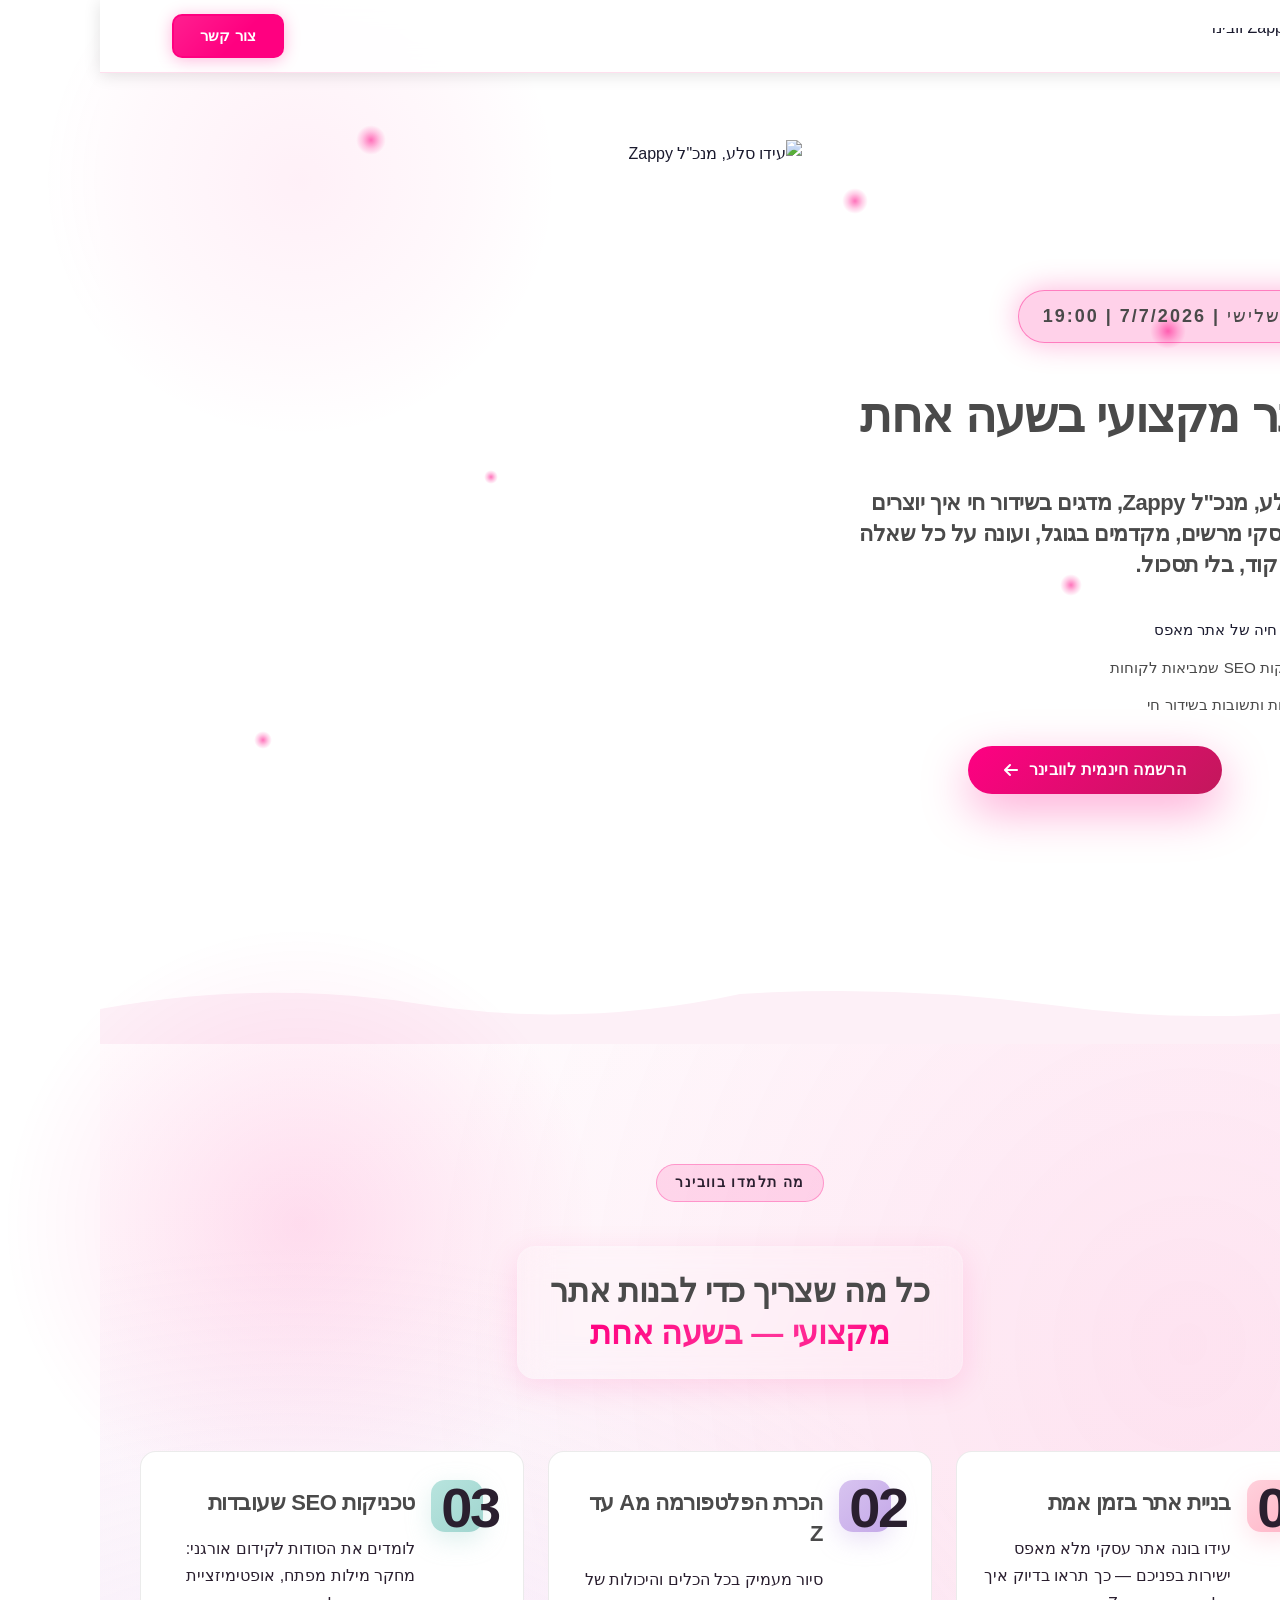
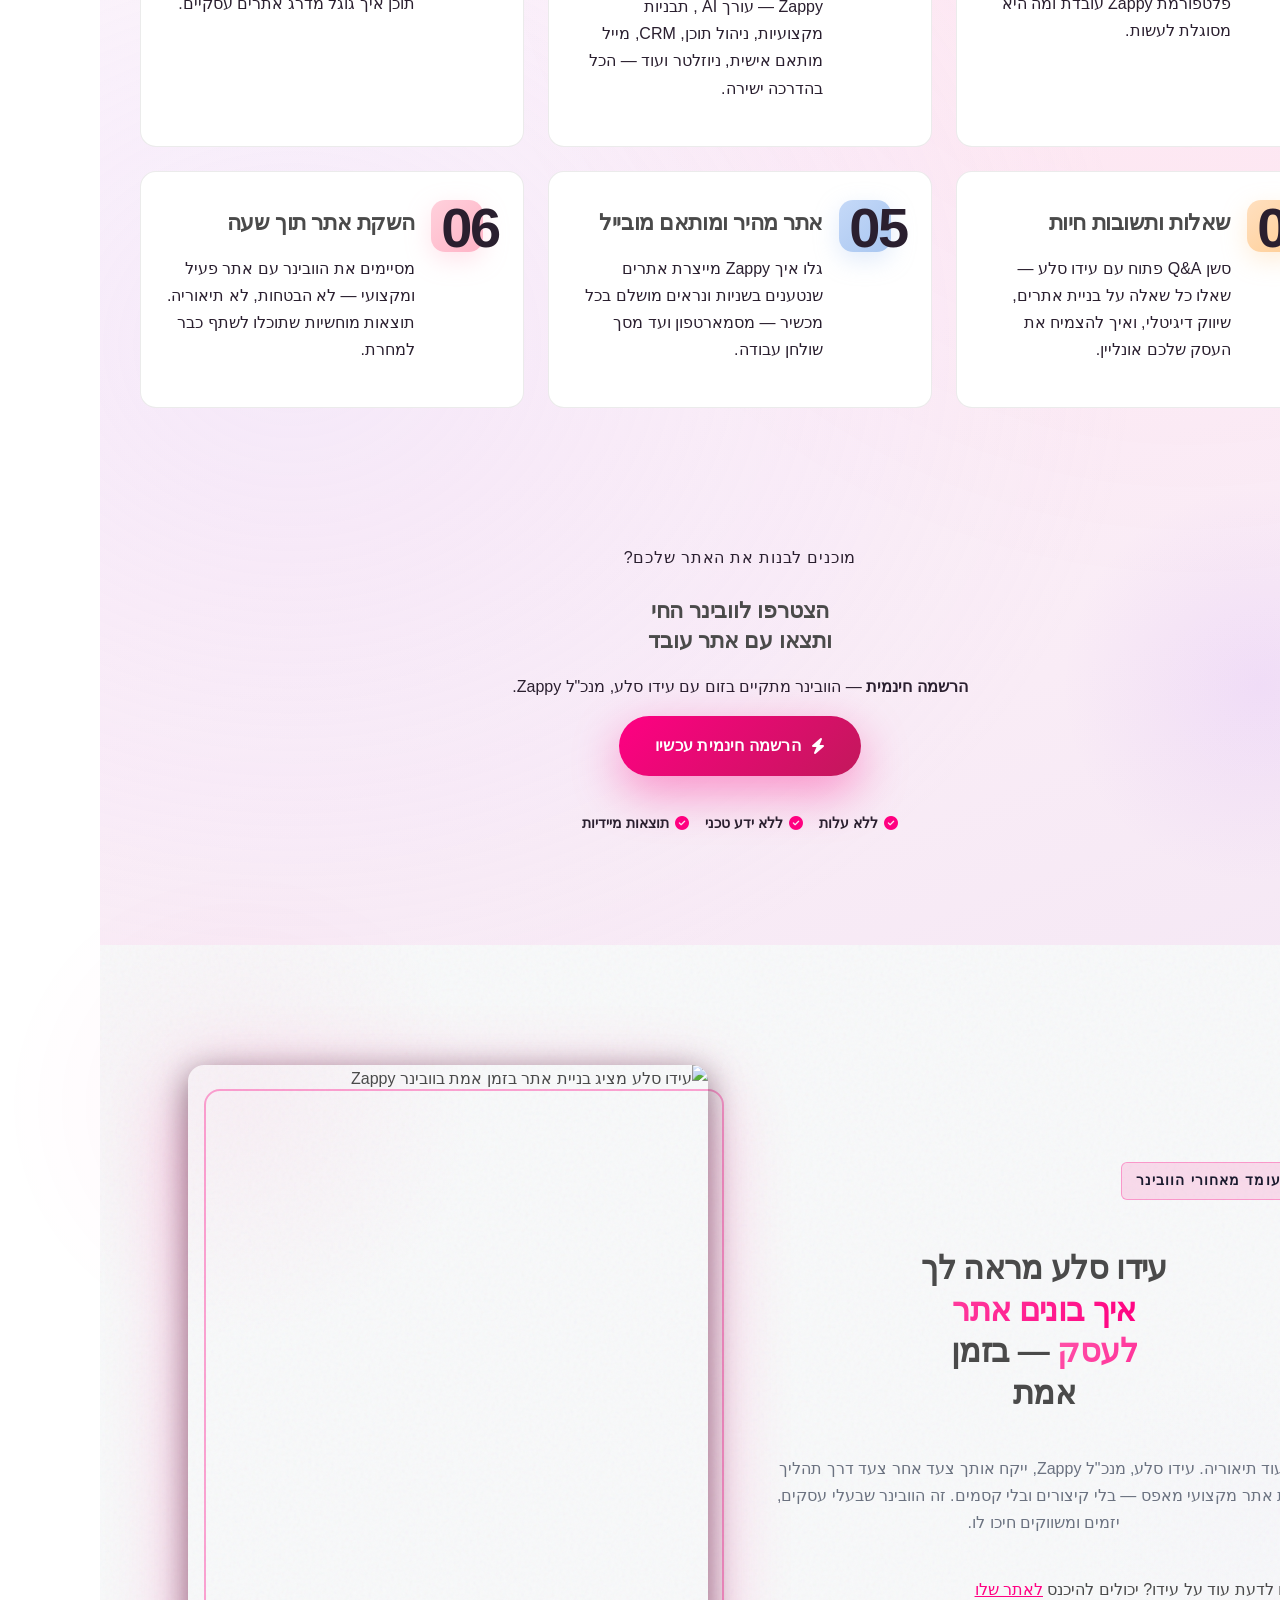
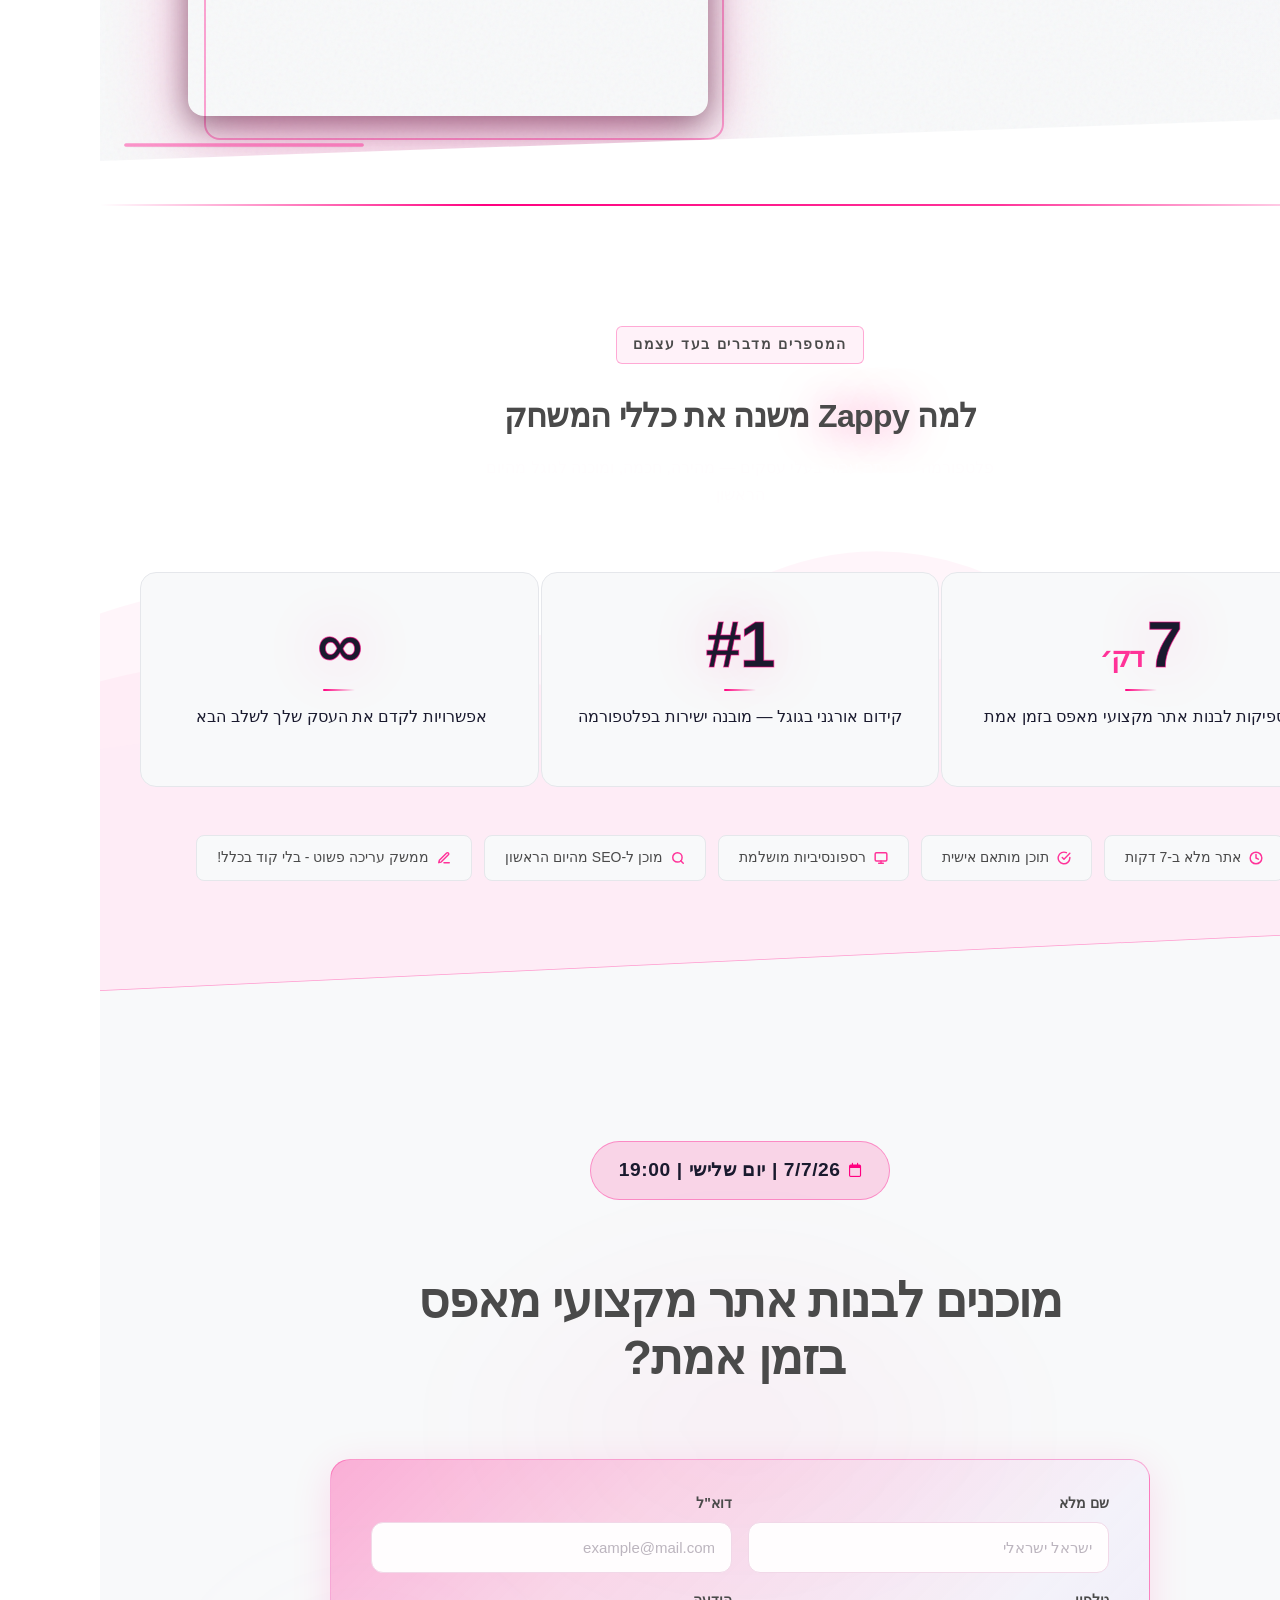
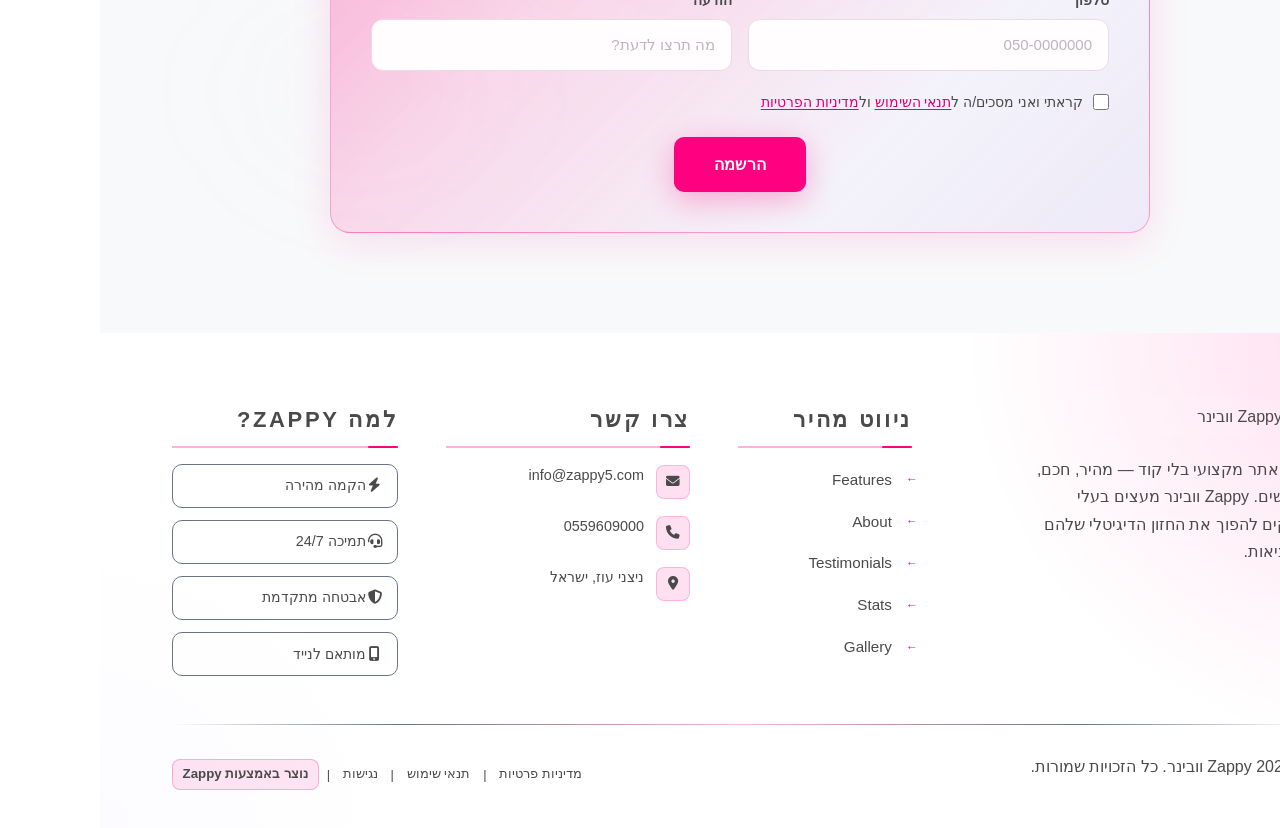
==== commit 697a3d4c: "Background sync: Progressive GitHub Sync" ====
--- a/public/index.html
+++ b/public/index.html
@@ -1 +1 @@
-<!doctype html><html dir="rtl" lang="he"><head><meta charset="UTF-8"><meta content="width=device-width,initial-scale=1" name="viewport"><meta content="index, follow" name="robots"><title>איך לבנות אתר מקצועי מאפס — Zappy וובינר</title><meta content="Zappy is a website-building platform positioned as a game-changer for business owners. The webinar is hosted by Ido Sela, CEO of Zappy, and focuses on live webs" name="description"><meta content="איך לבנות אתר מקצועי מאפס, בניית אתר לבד, איך בונים אתר לבד, בניית אתרים, אתר לעסק" name="keywords"><link href="/assets/favicon.ico" rel="icon" type="image/x-icon"><link href="/assets/favicon-16x16.png" rel="icon" type="image/png" sizes="16x16"><link href="/assets/favicon-32x32.png" rel="icon" type="image/png" sizes="32x32"><link href="/assets/favicon-48x48.png" rel="icon" type="image/png" sizes="48x48"><link href="/assets/favicon-192x192.png" rel="icon" type="image/png" sizes="192x192"><link href="/assets/favicon-512x512.png" rel="icon" type="image/png" sizes="512x512"><link href="/assets/apple-touch-icon.png" rel="apple-touch-icon"><script>!function(){"use strict";var t="bb098b57-d74f-4514-b582-c1c3386ab24c",e="https://api.zappy5.com/api/analytics/track",a=18e5,n=2592e6,o=!0,i=!0,r=!0;var s=function(){var e="zappy_visitor_"+t,a=null;try{if(a=localStorage.getItem(e)){var o=JSON.parse(a),i=Date.now();if(i-o.created<n)return o.lastSeen=i,localStorage.setItem(e,JSON.stringify(o)),o.id}}catch(t){console.warn("Zappy Analytics: LocalStorage not available")}var r="zv_"+Date.now()+"_"+Math.random().toString(36).substr(2,9);try{localStorage.setItem(e,JSON.stringify({id:r,created:Date.now(),lastSeen:Date.now()}))}catch(t){}return r}(),c=function(){var e="zappy_session_"+t,n=null;try{if(n=sessionStorage.getItem(e)){var o=JSON.parse(n),i=Date.now();if(i-o.timestamp<a)return o.timestamp=i,sessionStorage.setItem(e,JSON.stringify(o)),o.id}}catch(t){console.warn("Zappy Analytics: SessionStorage not available")}var r="zs_"+Date.now()+"_"+Math.random().toString(36).substr(2,9);try{sessionStorage.setItem(e,JSON.stringify({id:r,timestamp:Date.now()}))}catch(t){}return r}();function l(a,n){n=n||{};var o={website_id:t,event_type:a,page_path:window.location.pathname,referrer:document.referrer||"direct",visitor_id:s,session_id:c,metadata:n};if(navigator.sendBeacon){var i=new Blob([JSON.stringify(o)],{type:"application/json"});navigator.sendBeacon(e,i)}else fetch(e,{method:"POST",headers:{"Content-Type":"application/json"},body:JSON.stringify(o),keepalive:!0}).catch(function(t){console.warn("Zappy Analytics: Failed to track event",t)})}o&&l("pageview",{title:document.title,url:window.location.href}),i&&document.addEventListener("click",function(t){var e=t.target;if("BUTTON"===e.tagName||e.closest("button")){var a="BUTTON"===e.tagName?e:e.closest("button");l("click",{element:"button",text:a.textContent.trim().substring(0,100),id:a.id||null,class:a.className||null})}else if("A"===e.tagName||e.closest("a")){var n="A"===e.tagName?e:e.closest("a");l("navigation",{element:"link",text:n.textContent.trim().substring(0,100),href:n.href,external:n.hostname!==window.location.hostname})}},!0),r&&document.addEventListener("submit",function(t){var e=t.target;l("form_submit",{form_id:e.id||null,form_name:e.name||null,form_action:e.action||null,form_method:e.method||"GET"})},!0);var d=Date.now();window.addEventListener("beforeunload",function(){l("page_unload",{time_on_page:Math.floor((Date.now()-d)/1e3),page_path:window.location.pathname})}),window.zappyAnalytics={track:l,getVisitorId:function(){return s},getSessionId:function(){return c}}}()</script><meta content="איך לבנות אתר מקצועי מאפס — Zappy וובינר" property="og:title"><meta content="Zappy is a website-building platform positioned as a game-changer for business owners. The webinar is hosted by Ido Sela, CEO of Zappy, and focuses on live webs" property="og:description"><meta content="https://webinar.zappy5.com/assets/business-general-service-upload-1781593551379-og.jpg" property="og:image"><meta content="summary_large_image" name="twitter:card"><meta content="איך לבנות אתר מקצועי מאפס — Zappy וובינר" name="twitter:title"><meta content="Zappy is a website-building platform positioned as a game-changer for business owners. The webinar is hosted by Ido Sela, CEO of Zappy, and focuses on live webs" name="twitter:description"><meta content="https://webinar.zappy5.com/assets/business-general-service-upload-1781593551379-og.jpg" name="twitter:image"><script type="application/ld+json">{"@context":"https://schema.org","@graph":[{"@type":"LocalBusiness","@id":"https://webinar.zappy5.com#organization","name":"Zappy וובינר","url":"https://webinar.zappy5.com","description":"Zappy is a website-building platform positioned as a game-changer for business owners. The webinar is hosted by Ido Sela, CEO of Zappy, and focuses on live website creation, platform onboarding, SEO techniques, and an open Q&A session. The brand uses a bold pink (#ff0083) and white color palette with dark gray accents, projecting a modern, energetic, and approachable tech identity aimed at empowering non-technical entrepreneurs to build professional websites quickly.","address":{"@type":"PostalAddress","streetAddress":"ניצני עוז, ישראל"},"contactPoint":[{"@type":"ContactPoint","contactType":"customer service","email":"info@zappy5.com","telephone":"0559609000"}]},{"@type":"WebSite","@id":"https://webinar.zappy5.com#website","url":"https://webinar.zappy5.com","name":"Zappy וובינר","publisher":{"@id":"https://webinar.zappy5.com#organization"}},{"@type":"ContactPage","@id":"https://webinar.zappy5.com#contactpage","url":"https://webinar.zappy5.com","name":"איך לבנות אתר מקצועי מאפס — Zappy וובינר","mainEntity":{"@id":"https://webinar.zappy5.com#organization"},"potentialAction":{"@type":"CommunicateAction","target":{"@type":"EntryPoint","urlTemplate":"https://webinar.zappy5.com/api/email/contact-form","actionPlatform":["http/method=POST"],"contentType":"application/json"},"instrument":[{"@type":"PropertyValue","name":"name","propertyID":"text","valueRequired":true,"description":"ישראל ישראלי"},{"@type":"PropertyValue","name":"email","propertyID":"email","valueRequired":true,"description":"example@mail.com"},{"@type":"PropertyValue","name":"phone","propertyID":"tel","valueRequired":true,"description":"050-0000000"},{"@type":"PropertyValue","name":"message","propertyID":"text","valueRequired":true,"description":"מה תרצו לדעת?"},{"@type":"PropertyValue","name":"privacy_consent","propertyID":"checkbox","valueRequired":true}]}}]}</script><meta content="https://webinar.zappy5.com" property="og:url"><meta content="website" property="og:type"><meta content="he_IL" property="og:locale"><link href="https://cdnjs.cloudflare.com/ajax/libs/font-awesome/6.4.0/css/all.min.css" rel="stylesheet"><style>.skip-link{position:absolute;top:0;left:0;transform:translateY(-200%);padding:12px 18px;background:var(--bg-dark,#1a1a1a);color:var(--text-light,#fff);font-weight:600;border-radius:0 0 8px 0;z-index:10000}.skip-link:focus{transform:none;outline:2px solid var(--ring,#fff);outline-offset:2px}:focus-visible{outline:2px solid var(--ring,currentColor);outline-offset:3px}</style><link href="/assets/favicon.ico" rel="icon" type="image/x-icon"><link href="/assets/favicon-16x16.png" rel="icon" type="image/png" sizes="16x16"><link href="/assets/favicon-32x32.png" rel="icon" type="image/png" sizes="32x32"><link href="/assets/favicon-48x48.png" rel="icon" type="image/png" sizes="48x48"><link href="/assets/favicon-192x192.png" rel="icon" type="image/png" sizes="192x192"><link href="/assets/favicon-512x512.png" rel="icon" type="image/png" sizes="512x512"><link href="/assets/apple-touch-icon.png" rel="apple-touch-icon"><link href="https://cdn.jsdelivr.net/npm/vanilla-cookieconsent@3/dist/cookieconsent.css" rel="stylesheet"><script src="https://cdn.jsdelivr.net/npm/vanilla-cookieconsent@3/dist/cookieconsent.umd.js"></script><script src="https://cdn.jsdelivr.net/gh/mickidum/acc_toolbar/acctoolbar/acctoolbar.min.js"></script><style data-zappy-section-v2-css="true">.index-hero-section{position:relative;overflow:visible;background-color:#2a1f2f;background-image:radial-gradient(ellipse at 80% 20%,rgba(255,0,131,.18) 0,transparent 55%),radial-gradient(ellipse at 10% 80%,rgba(217,199,255,.12) 0,transparent 50%),linear-gradient(160deg,#1a0a2e 0,#2a1f2f 60%,#3a1040 100%);color:var(--text-light);direction:rtl;padding:140px 24px 100px;font-family:Inter,Arial,sans-serif}.index-hero-section .index-hero-glow-orb{position:absolute;top:-80px;inset-inline-end:-60px;width:520px;height:520px;border-radius:50%;background:radial-gradient(circle,rgba(255,0,131,.22) 0,rgba(255,79,163,.08) 45%,transparent 70%);pointer-events:none;z-index:0}.index-hero-section .index-hero-container{position:relative;z-index:1;max-width:1200px;margin:0 auto;display:grid;grid-template-columns:1fr 1fr;gap:48px;align-items:center;direction:rtl}.index-hero-section .index-hero-text-col{position:relative;display:flex;flex-direction:column;align-items:flex-start;gap:20px;text-align:start}.index-hero-section .index-hero-label{display:inline-block;font-family:'Space Grotesk',Arial,sans-serif;font-size:.75rem;font-weight:700;letter-spacing:.1em;text-transform:uppercase;color:var(--primary);background:rgba(255,0,131,.12);border:1px solid rgba(255,0,131,.3);border-radius:100px;padding:6px 16px}.index-hero-section .index-hero-h1{font-family:'Space Grotesk',Arial,sans-serif;font-size:3rem;font-weight:800;line-height:1.15;letter-spacing:-.02em;color:var(--text-light);margin:0}.index-hero-section .index-hero-gradient-text{background:linear-gradient(135deg,#ff6ec7 0,#ff0080 60%,#c2185b 100%);-webkit-background-clip:text;-webkit-text-fill-color:transparent;background-clip:text}.index-hero-section .index-hero-subtitle{font-family:Inter,Arial,sans-serif;font-size:1.05rem;font-weight:400;line-height:1.75;color:rgba(255,253,254,.8);margin:0;max-width:520px}.index-hero-section .index-hero-bullets{list-style:none;padding:0;margin:0;display:flex;flex-direction:column;gap:12px}.index-hero-section .index-hero-bullets li{display:flex;flex-direction:row;align-items:center;gap:10px;font-family:Inter,Arial,sans-serif;font-size:.95rem;font-weight:500;color:var(--text-light);text-align:start}.index-hero-section .index-hero-bullet-icon{flex-shrink:0;display:flex;align-items:center;justify-content:center}.index-hero-section .index-hero-ctas{display:flex;flex-direction:row;flex-wrap:wrap;align-items:center;gap:16px;margin-top:8px}.index-hero-section .index-hero-btn-primary{display:inline-flex;align-items:center;gap:10px;background:linear-gradient(135deg,#ff0080 0,#c2185b 100%);color:#fff;font-family:'Space Grotesk',Arial,sans-serif;font-size:1rem;font-weight:700;letter-spacing:.02em;padding:16px 36px;border-radius:100px;text-decoration:none;border:none;cursor:pointer;box-shadow:0 16px 48px rgba(255,0,131,.35);transition:transform .3s cubic-bezier(.4,0,.2,1),box-shadow .3s cubic-bezier(.4,0,.2,1);white-space:nowrap}.index-hero-section .index-hero-btn-primary:hover{transform:translateY(-4px);box-shadow:0 24px 60px rgba(255,0,131,.5)}.index-hero-section .index-hero-btn-ghost{display:inline-flex;align-items:center;background:0 0;color:rgba(255,253,254,.85);font-family:Inter,Arial,sans-serif;font-size:.95rem;font-weight:600;text-decoration:underline;text-underline-offset:4px;text-decoration-color:rgba(255,79,163,0.5);padding:8px 4px;border:none;cursor:pointer;transition:color .25s ease;white-space:nowrap}.index-hero-section .index-hero-btn-ghost:hover{color:var(--secondary);text-decoration-color:var(--secondary)}.index-hero-section .index-hero-annotation{display:flex;flex-direction:row;align-items:flex-end;gap:4px;pointer-events:none;margin-top:-8px}.index-hero-section .index-hero-annotation-text{font-family:'Space Grotesk',Arial,sans-serif;font-size:.85rem;font-weight:700;color:var(--primary);transform:rotate(-3deg);display:inline-block;margin-bottom:6px}.index-hero-section .index-hero-image-col{position:relative;display:flex;align-items:center;justify-content:center}.index-hero-section .index-hero-image-frame{position:relative;width:100%;max-width:560px}.index-hero-section .index-hero-img{display:block;width:100%;height:auto;border-radius:20px;box-shadow:0 0 0 1px rgba(255,0,131,.15),0 24px 80px rgba(255,0,131,.25),0 8px 32px rgba(0,0,0,.5);transform:perspective(1000px) rotateY(4deg) rotateX(-2deg);transition:transform .4s cubic-bezier(.4,0,.2,1);object-fit:cover}.index-hero-section .index-hero-image-frame:hover .index-hero-img{transform:perspective(1000px) rotateY(1deg) rotateX(-1deg) translateY(-4px)}.index-hero-section .index-hero-badge{position:absolute;top:-18px;inset-inline-start:-20px;display:flex;flex-direction:row;align-items:center;gap:10px;background:rgba(26,10,46,.88);backdrop-filter:blur(12px);border:1px solid rgba(255,0,131,.3);border-radius:14px;padding:10px 16px;box-shadow:0 8px 32px rgba(0,0,0,.4);z-index:5}.index-hero-section .index-hero-badge-icon{font-size:1.4rem;color:var(--primary);line-height:1;animation:index-hero-pulse 2s ease-in-out infinite}.index-hero-section .index-hero-badge-text{display:flex;flex-direction:column;gap:1px;text-align:start}.index-hero-section .index-hero-badge-text strong{font-family:'Space Grotesk',Arial,sans-serif;font-size:.85rem;font-weight:700;color:var(--text-light);line-height:1.2}.index-hero-section .index-hero-badge-text small{font-family:Inter,Arial,sans-serif;font-size:.72rem;font-weight:500;color:rgba(255,253,254,.6);line-height:1.3}.index-hero-section .index-hero-participants{position:absolute;bottom:-18px;inset-inline-end:-16px;display:flex;flex-direction:row;align-items:center;gap:10px;background:rgba(26,10,46,.88);backdrop-filter:blur(12px);border:1px solid rgba(217,199,255,.2);border-radius:14px;padding:10px 16px;box-shadow:0 8px 32px rgba(0,0,0,.35);z-index:5;font-family:Inter,Arial,sans-serif;font-size:.82rem;font-weight:600;color:rgba(255,253,254,.85);white-space:nowrap}.index-hero-section .index-hero-avatars{display:flex;flex-direction:row}.index-hero-section .index-hero-avatar{width:28px;height:28px;border-radius:50%;display:flex;align-items:center;justify-content:center;font-size:.7rem;font-weight:700;color:#fff;border:2px solid rgba(26,10,46,.9);margin-inline-end:-8px;flex-shrink:0}.index-hero-section .index-hero-avatars .index-hero-avatar:last-child{margin-inline-end:0}@keyframes index-hero-pulse{0%,100%{opacity:1;transform:scale(1)}50%{opacity:.7;transform:scale(1.15)}}.index-hero-section .index-hero-divider-wrapper{position:absolute;bottom:0;left:0;width:100%;height:70px;pointer-events:none;z-index:5}.index-hero-section .index-hero-divider-wrapper svg{display:block;width:100%;height:100%}@media (max-width:900px){.index-hero-section .index-hero-container{grid-template-columns:1fr;gap:40px}.index-hero-section .index-hero-text-col{order:1}.index-hero-section .index-hero-image-col{order:2}.index-hero-section .index-hero-h1{font-size:2.4rem}}@media (max-width:768px){.index-hero-section{padding:100px 16px 90px}.index-hero-section .index-hero-container{padding:0;gap:32px}.index-hero-section .index-hero-h1{font-size:2rem}.index-hero-section .index-hero-subtitle{font-size:1rem}.index-hero-section .index-hero-ctas{flex-direction:column;align-items:flex-start;gap:12px}.index-hero-section .index-hero-btn-primary{width:100%;justify-content:center;padding:14px 24px}.index-hero-section .index-hero-badge{position:static;align-self:flex-start;margin-bottom:8px}.index-hero-section .index-hero-participants{position:static;align-self:flex-end;margin-top:8px}.index-hero-section .index-hero-image-frame{display:flex;flex-direction:column;align-items:center;gap:0}.index-hero-section .index-hero-img{transform:none;border-radius:16px}.index-hero-section .index-hero-glow-orb{width:280px;height:280px;top:-40px;inset-inline-end:-30px}.index-hero-section .index-hero-annotation{display:none}}.hero .hero-title,.hero h1,.hero-section h1,.hero-title,[class*=hero-] h1,[class~=hero] h1{font-size:48px!important;line-height:1.2!important}@media (max-width:1024px){.hero .hero-title,.hero h1,.hero-section h1,.hero-title,[class*=hero-] h1,[class~=hero] h1{font-size:36px!important}}@media (max-width:768px){.hero .hero-title,.hero h1,.hero-section h1,.hero-title,[class*=hero-] h1,[class~=hero] h1{font-size:28px!important}}</style><style data-zappy-section-v2-css="true">.index-features-section{position:relative;overflow:visible;background-color:#0d0118;background-image:radial-gradient(ellipse at 70% 20%,rgba(255,0,131,.18) 0,transparent 55%),radial-gradient(ellipse at 15% 80%,rgba(60,10,100,.45) 0,transparent 50%),linear-gradient(160deg,#0d0118 0,#1a0a2e 50%,#2d0a4e 100%);color:var(--text-light);padding:90px 16px 80px;direction:rtl}.index-features-section .index-features-orb{position:absolute;border-radius:50%;pointer-events:none;z-index:0}.index-features-section .index-features-orb:first-child{width:600px;height:600px;top:-120px;inset-inline-end:-100px;background:radial-gradient(circle,rgba(255,0,131,.12) 0,transparent 70%)}.index-features-section .index-features-orb--secondary{width:400px;height:400px;bottom:60px;inset-inline-start:-80px;background:radial-gradient(circle,rgba(169,92,255,.1) 0,transparent 70%)}.index-features-section .index-features-container{position:relative;z-index:1;max-width:1200px;margin:0 auto}.index-features-section .index-features-header{text-align:center;margin-bottom:56px;max-width:720px;margin-inline:auto;margin-bottom:56px}.index-features-section .index-features-eyebrow{display:inline-block;font-family:Inter,Arial,sans-serif;font-size:.875rem;font-weight:700;letter-spacing:.1em;text-transform:uppercase;color:var(--primary);background:rgba(255,0,131,.12);border:1px solid rgba(255,0,131,.3);border-radius:100px;padding:6px 18px;margin-bottom:20px}.index-features-section .index-features-title{font-family:'Space Grotesk',Arial,sans-serif;font-size:2rem;font-weight:700;line-height:1.2;color:var(--text-light);margin:0 0 16px;letter-spacing:-.01em}.index-features-section .index-features-title-highlight{background:linear-gradient(135deg,#ff0080 0,#f39 60%,#ff0080 100%);-webkit-background-clip:text;-webkit-text-fill-color:transparent;background-clip:text}.index-features-section .index-features-subtitle{font-family:Inter,Arial,sans-serif;font-size:1rem;line-height:1.7;color:rgba(255,253,254,.7);margin:0;text-align:center}.index-features-section .index-features-grid{display:grid;grid-template-columns:1fr;gap:20px;margin-bottom:64px;direction:rtl}.index-features-section .index-features-card{background:#fff;backdrop-filter:none;-webkit-backdrop-filter:blur(12px);border-radius:16px;border:1px solid rgba(0,0,0,.08);padding:28px 24px;position:relative;transition:border-color .3s ease,box-shadow .3s ease,transform .3s ease;overflow:hidden}.index-features-section .index-features-card::before{content:'';position:absolute;inset:0;border-radius:16px;background:linear-gradient(135deg,rgba(255,0,131,.05) 0,transparent 60%);opacity:0;transition:opacity .3s ease;pointer-events:none}.index-features-section .index-features-card:hover{border-color:rgba(255,0,131,.5);box-shadow:0 0 40px rgba(255,0,131,.2),0 16px 48px rgba(0,0,0,.3);transform:translateY(-4px)}.index-features-section .index-features-card:hover::before{opacity:1}.index-features-section .index-features-card-inner{position:relative;z-index:1;display:flex;flex-direction:row;align-items:flex-start;gap:16px}.index-features-section .index-features-number{position:absolute;top:0;inset-inline-start:0;font-family:'Space Grotesk',Arial,sans-serif;font-size:3.5rem;font-weight:800;line-height:1;color:rgba(255,0,131,.08);pointer-events:none;user-select:none;letter-spacing:-.04em}.index-features-section .index-features-icon-wrap{flex-shrink:0;width:52px;height:52px;border-radius:14px;display:flex;align-items:center;justify-content:center;color:#fff}.index-features-section .index-features-icon-wrap--pink{background:linear-gradient(135deg,#ffd1dc 0,#ffb3c6 100%);box-shadow:0 8px 24px rgba(255,179,198,.35)}.index-features-section .index-features-icon-wrap--purple{background:linear-gradient(135deg,#d8c4f0 0,#c4a8e8 100%);box-shadow:0 8px 24px rgba(196,168,232,.35)}.index-features-section .index-features-icon-wrap--teal{background:linear-gradient(135deg,#b8e4de 0,#a0d5cf 100%);box-shadow:0 8px 24px rgba(160,213,207,.35)}.index-features-section .index-features-icon-wrap--orange{background:linear-gradient(135deg,#ffe0c0 0,#ffcd94 100%);box-shadow:0 8px 24px rgba(255,205,148,.35)}.index-features-section .index-features-icon-wrap--blue{background:linear-gradient(135deg,#c5d9f8 0,#a8c6f0 100%);box-shadow:0 8px 24px rgba(168,198,240,.35)}.index-features-section .index-features-card-content{flex:1;min-width:0}.index-features-section .index-features-card-title{font-family:'Space Grotesk',Arial,sans-serif;font-size:1.125rem;font-weight:700;line-height:1.3;color:var(--text-light);margin:0 0 8px;text-align:right}.index-features-section .index-features-card-desc{font-family:Inter,Arial,sans-serif;font-size:.9rem;line-height:1.7;color:rgba(255,253,254,.65);margin:0;text-align:right}.index-features-section .index-features-bottom{display:flex;flex-direction:column;gap:40px;align-items:center}.index-features-section .index-features-image-wrap{position:relative;width:100%;max-width:560px;border-radius:20px;overflow:hidden;flex-shrink:0}.index-features-section .index-features-image-wrap img{width:100%;height:auto;display:block;border-radius:20px;border:1px solid rgba(255,0,131,.2);object-fit:cover}.index-features-section .index-features-image-glow{position:absolute;inset:0;border-radius:20px;box-shadow:inset 0 0 60px rgba(255,0,131,.15);pointer-events:none}.index-features-section .index-features-cta-wrap{text-align:center;width:100%;max-width:560px}.index-features-section .index-features-cta-label{font-family:Inter,Arial,sans-serif;font-size:.875rem;font-weight:600;color:var(--primary);letter-spacing:.05em;text-transform:uppercase;margin:0 0 12px}.index-features-section .index-features-cta-heading{font-family:'Space Grotesk',Arial,sans-serif;font-size:1.625rem;font-weight:700;line-height:1.25;color:var(--text-light);margin:0 0 16px;letter-spacing:-.01em}.index-features-section .index-features-cta-text{font-family:Inter,Arial,sans-serif;font-size:.95rem;line-height:1.7;color:rgba(255,253,254,.65);margin:0 0 28px}.index-features-section .btn-pill.index-features-cta-btn{display:inline-flex;align-items:center;gap:10px;border-radius:100px;padding:16px 36px;background:linear-gradient(135deg,#ff0080 0,#c2185b 100%);color:#fff;font-family:'Space Grotesk',Arial,sans-serif;font-weight:700;font-size:1rem;border:none;text-decoration:none;cursor:pointer;box-shadow:0 16px 48px rgba(255,0,131,.4);transition:box-shadow .3s ease,transform .3s ease;letter-spacing:.01em}.index-features-section .btn-pill.index-features-cta-btn:hover{box-shadow:0 20px 60px rgba(255,0,131,.6);transform:translateY(-2px)}.index-features-section .index-features-cta-trust{display:flex;flex-direction:row;flex-wrap:wrap;gap:16px;margin-top:20px;justify-content:flex-end}.index-features-section .index-features-cta-trust span{display:flex;flex-direction:row;align-items:center;gap:6px;font-family:Inter,Arial,sans-serif;font-size:.875rem;font-weight:600;color:rgba(255,253,254,.75)}.index-features-section .index-features-cta-trust span i{color:var(--primary);font-size:.875rem}@media (min-width:768px){.index-features-section{padding:100px 40px 90px}.index-features-section .index-features-title{font-size:2.75rem}.index-features-section .index-features-grid{grid-template-columns:1fr 1fr;gap:24px}.index-features-section .index-features-card-title{font-size:1.25rem}.index-features-section .index-features-bottom{flex-direction:row;gap:56px;align-items:center;justify-content:space-between}.index-features-section .index-features-image-wrap{max-width:480px;width:45%}.index-features-section .index-features-cta-wrap{max-width:none;flex:1}.index-features-section .index-features-cta-heading{font-size:2rem}}@media (min-width:1024px){.index-features-section{padding:110px 60px 100px}.index-features-section .index-features-title{font-size:3rem}.index-features-section .index-features-grid{gap:28px}.index-features-section .index-features-bottom{gap:72px}.index-features-section .index-features-image-wrap{max-width:520px}}@media (max-width:767px){.index-features-section .index-features-grid{grid-template-columns:1fr!important}.index-features-section .index-features-bottom{flex-direction:column!important}.index-features-section .index-features-cta-trust{justify-content:center}.index-features-section .index-features-cta-wrap{text-align:center}.index-features-section .index-features-cta-heading,.index-features-section .index-features-cta-label,.index-features-section .index-features-cta-text{text-align:center}.index-features-section .index-features-cta-trust{justify-content:center}.index-features-section .index-features-card-inner{flex-direction:column;gap:12px}.index-features-section .index-features-number{font-size:2.5rem}.index-features-section .index-features-orb:first-child{width:300px;height:300px;top:-60px;inset-inline-end:-60px}.index-features-section .index-features-orb--secondary{width:200px;height:200px}}</style><script>!function(e,t,n,c,o,a,f){e.fbq||(o=e.fbq=function(){o.callMethod?o.callMethod.apply(o,arguments):o.queue.push(arguments)},e._fbq||(e._fbq=o),o.push=o,o.loaded=!0,o.version="2.0",o.queue=[],(a=t.createElement(n)).async=!0,a.src="https://connect.facebook.net/en_US/fbevents.js",(f=t.getElementsByTagName(n)[0]).parentNode.insertBefore(a,f))}(window,document,"script"),fbq("init","2782095785329103"),fbq("track","PageView")</script><link href="/styles.css" rel="stylesheet"><script>window.ZAPPY_WEBSITE_ID="bb098b57-d74f-4514-b582-c1c3386ab24c",window.ZAPPY_API_BASE="https://api.zappy5.com"</script><style id="zappy-dropdown-submenu-styles">#navMenu li:has(.sub-menu),.nav-menu li:has(.sub-menu),.navbar li:has(.sub-menu),nav li:has(.sub-menu){position:relative}#navMenu .sub-menu,.nav-menu .sub-menu,.navbar .sub-menu,nav .sub-menu{display:block!important;position:absolute!important;top:100%;left:0;min-width:220px;background:#fff;border-radius:8px;box-shadow:0 8px 25px rgba(0,0,0,.15);padding:8px 0;opacity:0;visibility:hidden;transform:translateY(10px);transition:all .3s ease;z-index:1000;list-style:none;pointer-events:none}#navMenu li:hover>.sub-menu,.nav-menu li:hover>.sub-menu,.navbar li:hover>.sub-menu,nav li:hover>.sub-menu{opacity:1!important;visibility:visible!important;transform:translateY(0)!important;pointer-events:auto!important}.sub-menu li{list-style:none;margin:0;padding:0}.sub-menu a{display:block!important;padding:10px 16px!important;color:var(--text-dark,#333)!important;font-weight:500;text-decoration:none;white-space:nowrap;transition:background-color .2s}.sub-menu .zappy-nav-child>a{padding-left:28px!important;font-size:.9em!important;opacity:.85!important}[dir=rtl] .sub-menu .zappy-nav-child>a,html[lang=ar] .sub-menu .zappy-nav-child>a,html[lang=he] .sub-menu .zappy-nav-child>a{padding-left:10px!important;padding-right:28px!important}.sub-menu .zappy-nav-parent>a{font-weight:600!important}.sub-menu a:hover{background-color:#f5f5f5}[dir=rtl] .nav-menu .sub-menu,[dir=rtl] .navbar .sub-menu,[dir=rtl] nav .sub-menu,html[lang=ar] .nav-menu .sub-menu,html[lang=ar] .navbar .sub-menu,html[lang=ar] nav .sub-menu,html[lang=he] .nav-menu .sub-menu,html[lang=he] .navbar .sub-menu,html[lang=he] nav .sub-menu{left:auto!important;right:0!important}.sub-menu:empty,.sub-menu:not(:has(li)):not(:has(> a)),.sub-menu:not(:has(li:not(.zappy-hidden-menu-item))):not(:has(> a)){display:none!important;opacity:0!important;visibility:hidden!important;pointer-events:none!important}li:has(.menu-group-title):hover>.sub-menu{opacity:1!important;visibility:visible!important;transform:translateY(0)!important;pointer-events:auto!important}#navMenu>li>.menu-group-title,.nav-menu>li>.menu-group-title{display:inline-block;padding:.5rem 1rem;cursor:default;user-select:none}@media (max-width:768px){#navMenu .sub-menu,.nav-menu .sub-menu,.navbar .sub-menu,nav .sub-menu{position:static!important;transform:none!important;box-shadow:none!important;background:0 0!important;max-height:0;overflow:hidden;opacity:0;visibility:hidden;transition:max-height .3s ease,opacity .3s ease;padding:0!important;border-radius:0!important}#navMenu .sub-menu.mobile-expanded,.nav-menu .sub-menu.mobile-expanded,.navbar .sub-menu.mobile-expanded{max-height:none!important;overflow-y:visible!important;opacity:1!important;visibility:visible!important;padding:8px 0 8px 16px!important}[dir=rtl] .sub-menu.mobile-expanded,html[lang=he] .sub-menu.mobile-expanded{padding:8px 16px 8px 0!important}#navMenu li:hover>.sub-menu,.nav-menu li:hover>.sub-menu,.navbar li:hover>.sub-menu,nav li:hover>.sub-menu{opacity:0;visibility:hidden;pointer-events:none}#navMenu li>.sub-menu.mobile-expanded,.nav-menu li>.sub-menu.mobile-expanded,.navbar li>.sub-menu.mobile-expanded,nav li>.sub-menu.mobile-expanded{opacity:1!important;visibility:visible!important;pointer-events:auto!important}#navMenu li:has(.sub-menu),.nav-menu li:has(.sub-menu),.navbar li:has(.sub-menu),nav li:has(.sub-menu){display:flex!important;flex-wrap:wrap!important;align-items:center!important;position:relative!important;min-height:44px!important}#navMenu li:has(.sub-menu)>a,.nav-menu li:has(.sub-menu)>a,.navbar li:has(.sub-menu)>a,nav li:has(.sub-menu)>a{flex:1!important;min-width:0!important}#navMenu li:has(.sub-menu)>.menu-group-title,.nav-menu li:has(.sub-menu)>.menu-group-title,.navbar li:has(.sub-menu)>.menu-group-title,nav li:has(.sub-menu)>.menu-group-title{flex:1!important;min-width:0!important;padding:0!important;line-height:inherit!important}#navMenu li:has(.sub-menu)>.sub-menu,.nav-menu li:has(.sub-menu)>.sub-menu,.navbar li:has(.sub-menu)>.sub-menu,nav li:has(.sub-menu)>.sub-menu{flex-basis:100%!important;width:100%!important}#navMenu li:has(.sub-menu)>a [class*=arrow],#navMenu li:has(.sub-menu)>a [class*=chevron],.nav-menu li:has(.sub-menu)>a .fa-angle-down,.nav-menu li:has(.sub-menu)>a .fa-chevron-down,.nav-menu li:has(.sub-menu)>a [class*=arrow],.nav-menu li:has(.sub-menu)>a [class*=chevron],nav li:has(.sub-menu)>a [class*=arrow],nav li:has(.sub-menu)>a [class*=chevron]{display:none!important;visibility:hidden!important}.mobile-submenu-toggle{display:flex!important;align-items:center!important;justify-content:center!important;width:44px!important;height:auto!important;background:0 0!important;border:none!important;cursor:pointer!important;color:var(--text-light)!important;position:static!important;flex-shrink:0!important;align-self:stretch!important;z-index:2!important;padding:0!important;margin:0!important}.mobile-submenu-toggle::after{content:''!important;width:0!important;height:0!important;border-left:6px solid transparent!important;border-right:6px solid transparent!important;border-top:7px solid currentColor!important;transition:transform .3s ease!important}.mobile-submenu-toggle.expanded::after{transform:rotate(180deg)!important}.sub-menu a{padding:10px 0!important;display:block!important;color:var(--text-light)!important;white-space:normal!important}.sub-menu .zappy-nav-child>a{padding-left:28px!important;font-size:.9em!important;opacity:.85!important}[dir=rtl] .sub-menu .zappy-nav-child>a,html[lang=ar] .sub-menu .zappy-nav-child>a,html[lang=he] .sub-menu .zappy-nav-child>a{padding-left:0!important;padding-right:28px!important}.sub-menu .zappy-nav-parent>a{font-weight:600!important}#navMenu.active,.nav-menu.active{max-width:100vw!important;overflow-x:hidden!important;box-sizing:border-box!important}.navbar .sub-menu li a,.zappy-products-dropdown .sub-menu a,nav.navbar .sub-menu li a{color:var(--text-light)!important}}@media (min-width:769px){.mobile-submenu-toggle{display:none!important}}</style><style id="zappy-widget-visibility">html[dir=rtl] .whatsapp-float{right:20px!important;left:auto!important}html:not([dir]) .whatsapp-float,html[dir=ltr] .whatsapp-float{left:20px!important;right:auto!important}html[dir=rtl] #mic-access-tool-general-button,html[dir=rtl] #mic-init-access-tool #mic-access-tool-general-button,html[dir=rtl] #mic-init-access-tool .mic-access-tool-general-button,html[dir=rtl] ._access-icon,html[dir=rtl] .mic-access-tool-general-button{left:20px!important;right:auto!important}html:not([dir]) #mic-access-tool-general-button,html:not([dir]) #mic-init-access-tool #mic-access-tool-general-button,html:not([dir]) #mic-init-access-tool .mic-access-tool-general-button,html:not([dir]) ._access-icon,html:not([dir]) .mic-access-tool-general-button,html[dir=ltr] #mic-access-tool-general-button,html[dir=ltr] #mic-init-access-tool #mic-access-tool-general-button,html[dir=ltr] #mic-init-access-tool .mic-access-tool-general-button,html[dir=ltr] ._access-icon,html[dir=ltr] .mic-access-tool-general-button{right:20px!important;left:auto!important}@media (max-width:768px){.whatsapp-float{display:flex!important}}@media (min-width:769px){.whatsapp-float{display:flex!important}}@media (max-width:768px){#mic-access-tool-general-button,#mic-init-access-tool #mic-access-tool-general-button,#mic-init-access-tool .mic-access-tool-general-button,._access-icon,.mic-access-tool-general-button{display:flex!important;visibility:visible!important;opacity:1!important;pointer-events:auto!important}#mic-access-tool-box.opened-mic-access-tool,#mic-init-access-tool #mic-access-tool-box.opened-mic-access-tool,.mic-access-tool-box.opened-mic-access-tool{visibility:visible!important;opacity:1!important;pointer-events:auto!important}}@media (min-width:769px){#mic-access-tool-general-button,#mic-init-access-tool #mic-access-tool-general-button,#mic-init-access-tool .mic-access-tool-general-button,._access-icon,.mic-access-tool-general-button{display:flex!important;visibility:visible!important;opacity:1!important;pointer-events:auto!important}#mic-access-tool-box.opened-mic-access-tool,#mic-init-access-tool #mic-access-tool-box.opened-mic-access-tool,.mic-access-tool-box.opened-mic-access-tool{visibility:visible!important;opacity:1!important;pointer-events:auto!important}}</style></head><body><a href="#main" class="skip-link">דלג לתוכן הראשי</a><nav class="navbar" dir="rtl"><button class="mobile-toggle" aria-label="Menu" id="mobileToggle"><svg viewBox="0 0 24 24" fill="none" height="24" width="24" class="hamburger-icon"><path d="M3 12h18M3 6h18M3 18h18" stroke="currentColor" stroke-linecap="round" stroke-width="2"></path></svg> <svg viewBox="0 0 24 24" fill="none" height="24" width="24" style="display:none" class="close-icon"><path d="M18 6L6 18M6 6l12 12" stroke="currentColor" stroke-linecap="round" stroke-width="2"></path></svg></button> <button class="phone-header-btn" aria-label="Call" data-phone="0559609000"><svg viewBox="0 0 24 24" fill="currentColor" height="20" width="20"><path d="M22 16.92v3a2 2 0 0 1-2.18 2 19.79 19.79 0 0 1-8.63-3.07 19.5 19.5 0 0 1-6-6 19.79 19.79 0 0 1-3.07-8.67A2 2 0 0 1 4.11 2h3a2 2 0 0 1 2 1.72 12.84 12.84 0 0 0 .7 2.81 2 2 0 0 1-.45 2.11L8.09 9.91a16 16 0 0 0 6 6l1.27-1.27a2 2 0 0 1 2.11-.45 12.84 12.84 0 0 0 2.81.7A2 2 0 0 1 22 16.92z"></path></svg></button><div class="nav-container" style="flex-direction:row"><div class="nav-right-group"><div class="nav-brand"><a href="/" class="logo-link"><img alt="Zappy וובינר" src="/assets/zappy-web-development-platform-saas-logo-1779359776331-u5yz14.webp?v=1779359776576-lijl5o" class="logo"></a></div></div><div class="nav-cta-container"><a href="#cta" class="nav-cta-btn">צור קשר</a></div></div></nav><script>window.addEventListener("load",function(){const e=document.querySelector(".navbar, nav, header");if(!e)return void console.log("[Navbar] Navbar element not found");let t=document.getElementById("mobileToggle")||document.querySelector(".mobile-toggle")||document.querySelector(".hamburger")||document.querySelector(".hamburger-menu")||document.querySelector(".menu-toggle")||document.querySelector(".burger-menu")||document.querySelector('[aria-label="Menu"]')||document.querySelector('[aria-label="תפריט"]');const n=document.querySelector(".phone-header-btn"),o=window.getComputedStyle(e);let r=o.backgroundColor;if(console.log("[Navbar] Initial navbar background:",r),"transparent"===r||"rgba(0, 0, 0, 0)"===r||r.startsWith("rgba")&&r.includes(", 0)")){const e=o.backgroundImage;if(e&&"none"!==e)console.log("[Navbar] Navbar has background image/gradient, using dark text"),r="rgb(240, 240, 240)";else{const e=window.getComputedStyle(document.body).backgroundColor;console.log("[Navbar] Navbar transparent, using body background:",e),r=e}}const a=r.match(/\d+/g);if(a&&a.length>=3){const e=(.299*parseInt(a[0])+.587*parseInt(a[1])+.114*parseInt(a[2]))/255;console.log("[Navbar] Mobile button colors preserved from Claude CSS (luminance:",e.toFixed(2)+")");const o=document.createElement("style");o.id="zappy-mobile-nav-fix";document.documentElement.lang;document.documentElement.dir,o.textContent='\n        /* Hide mobile buttons on desktop, show only on mobile */\n        @media (min-width: 769px) {\n          .mobile-toggle,\n          .phone-header-btn {\n            display: none !important;\n          }\n        }\n        \n        /* Show and position mobile buttons correctly on mobile */\n        @media (max-width: 768px) {\n          .navbar,\n          nav.navbar {\n            min-height: 70px !important;\n          }\n\n          .mobile-toggle,\n          .phone-header-btn {\n            position: absolute !important;\n            top: 0 !important;\n            bottom: 0 !important;\n            margin-top: auto !important;\n            margin-bottom: auto !important;\n            transform: none !important;\n            z-index: 1001 !important;\n            display: flex !important;\n            align-items: center !important;\n            justify-content: center !important;\n            width: 36px !important;\n            height: 36px !important;\n            border-radius: 50% !important;\n            border: none !important;\n            cursor: pointer !important;\n            padding: 6px !important;\n            background: none !important;\n            color: var(--nav-text, var(--text-light)) !important;\n            touch-action: manipulation !important;\n            -webkit-tap-highlight-color: transparent !important;\n          }\n\n          html[data-zappy-site-type="ecommerce"] .phone-header-btn,\n          body[data-zappy-site-type="ecommerce"] .phone-header-btn,\n          html[data-zappy-site-type="ecommerce"] header .phone-header-btn,\n          html[data-zappy-site-type="ecommerce"] nav .phone-header-btn {\n            display: none !important;\n            visibility: hidden !important;\n            width: 0 !important;\n            height: 0 !important;\n            min-width: 0 !important;\n            overflow: hidden !important;\n          }\n          \n          /* LTR positioning (default): hamburger LEFT, phone RIGHT */\n          html:not([dir="rtl"]):not([lang="he"]):not([lang="ar"]) .mobile-toggle,\n          html[dir="ltr"] .mobile-toggle {\n            left: 12px !important;\n            right: auto !important;\n          }\n          html:not([dir="rtl"]):not([lang="he"]):not([lang="ar"]) .phone-header-btn,\n          html[dir="ltr"] .phone-header-btn {\n            right: 12px !important;\n            left: auto !important;\n          }\n          \n          /* RTL positioning: hamburger RIGHT, phone LEFT */\n          html[dir="rtl"] .mobile-toggle,\n          html[lang="he"] .mobile-toggle,\n          html[lang="ar"] .mobile-toggle {\n            right: 12px !important;\n            left: auto !important;\n          }\n          html[dir="rtl"] .phone-header-btn,\n          html[lang="he"] .phone-header-btn,\n          html[lang="ar"] .phone-header-btn {\n            left: 12px !important;\n            right: auto !important;\n          }\n          \n          /* CRITICAL: Ensure nav-container has min-height on mobile */\n          /* All children are positioned absolutely/fixed on mobile, so height:auto collapses to 0 */\n          .nav-container {\n            min-height: 70px !important;\n            position: relative !important;\n          }\n          \n          /* Ensure SVG icons are properly sized and inherit color */\n          .mobile-toggle svg,\n          .phone-header-btn svg {\n            width: 24px !important;\n            height: 24px !important;\n            /* Don\'t force display - let JavaScript control hamburger/close toggle */\n          }\n          \n          /* Reset nav-cta-container on mobile - remove desktop box-shadow/padding */\n          /* that creates a visible ghost box when CTA button is hidden */\n          .nav-cta-container {\n            box-shadow: none !important;\n            padding: 0 !important;\n          }\n          \n          /* Hide nav-cta-container entirely on mobile when there\'s no lang-switcher */\n          /* (only the CTA button is inside, and it\'s hidden on mobile) */\n          .nav-cta-container:not(:has(.lang-switcher)) {\n            display: none !important;\n          }\n          \n          /* CRITICAL: Prevent hero image fade gradient from bleeding over headline text */\n          /* The .image-fade-gradient has bottom: -30px (extends below parent) */\n          /* On mobile stacked layout, this overlaps the h1 text below the image */\n          .hero-image-column {\n            overflow: hidden !important;\n          }\n          .image-fade-gradient {\n            bottom: 0 !important;\n          }\n          \n          /* Hide desktop language switcher on mobile - hamburger menu handles it */\n          /* High specificity to override stored CSS */\n          .lang-switcher,\n          .nav-cta-container .lang-switcher,\n          .nav-container .lang-switcher,\n          .navbar .lang-switcher,\n          .navbar .nav-cta-container .lang-switcher {\n            display: none !important;\n          }\n        }\n      ';const r=document.getElementById("zappy-mobile-nav-fix");r&&r.remove(),document.head.appendChild(o),console.log("[Navbar] Critical CSS injected for mobile nav positioning");const i=window.innerWidth<=768;if(t){const e=t.querySelector(".hamburger-icon"),n=t.querySelector(".close-icon");e&&(e.style.setProperty("width","24px","important"),e.style.setProperty("height","24px","important"),e.style.setProperty("display","block","important")),n&&(n.style.setProperty("width","24px","important"),n.style.setProperty("height","24px","important"),n.style.setProperty("display","none","important")),i?(t.style.setProperty("position","absolute","important"),t.style.setProperty("top","0","important"),t.style.setProperty("bottom","0","important"),t.style.setProperty("margin-top","auto","important"),t.style.setProperty("margin-bottom","auto","important"),t.style.setProperty("transform","none","important"),t.style.setProperty("z-index","1001","important"),t.style.removeProperty("left"),t.style.removeProperty("right"),console.log("[Navbar] Mobile toggle positioning applied (mobile viewport)")):(t.style.removeProperty("position"),t.style.removeProperty("top"),t.style.removeProperty("transform"),t.style.removeProperty("z-index"),t.style.removeProperty("left"),t.style.removeProperty("right"),console.log("[Navbar] Desktop viewport - cleared mobile toggle inline positioning"))}if(n){const e=n.querySelector("svg");e&&(e.style.width="24px",e.style.height="24px",e.setAttribute("width","24"),e.setAttribute("height","24")),i?(n.style.setProperty("position","absolute","important"),n.style.setProperty("top","0","important"),n.style.setProperty("bottom","0","important"),n.style.setProperty("margin-top","auto","important"),n.style.setProperty("margin-bottom","auto","important"),n.style.setProperty("transform","none","important"),n.style.setProperty("z-index","1001","important"),n.style.removeProperty("left"),n.style.removeProperty("right"),console.log("[Navbar] Phone button positioning applied (mobile viewport)")):(n.style.removeProperty("position"),n.style.removeProperty("top"),n.style.removeProperty("transform"),n.style.removeProperty("z-index"),n.style.removeProperty("left"),n.style.removeProperty("right"),console.log("[Navbar] Desktop viewport - cleared phone button inline positioning"))}}else console.log("[Navbar] Could not parse background color:",r);t=document.getElementById("mobileToggle")||document.querySelector(".mobile-toggle")||document.querySelector(".hamburger")||document.querySelector(".hamburger-menu")||document.querySelector(".menu-toggle")||document.querySelector(".burger-menu")||document.querySelector('[aria-label="Menu"]')||document.querySelector('[aria-label="תפריט"]');const i=document.getElementById("navMenu")||document.querySelector(".nav-menu")||document.querySelector(".nav-links")||document.querySelector("nav ul:not(.submenu)");if(!t||!i)return void console.log("[Navbar] Mobile toggle or menu not found:",{toggle:!!t,menu:!!i});i.id||(i.id="navMenu"),console.log("[Navbar] Initializing mobile menu...");const l=t.cloneNode(!0);t.parentNode.replaceChild(l,t);var s=0;function p(e){var t=Date.now();t-s<300||(s=t,function(e){e.preventDefault(),e.stopPropagation();const t=l.querySelector(".hamburger-icon"),n=l.querySelector(".close-icon");i.classList.contains("active")?(i.classList.remove("active"),t&&t.style.setProperty("display","block","important"),n&&n.style.setProperty("display","none","important"),document.body.style.overflow="",console.log("[Navbar] Menu closed")):(i.classList.add("active"),t&&t.style.setProperty("display","none","important"),n&&n.style.setProperty("display","block","important"),document.body.style.overflow="hidden",console.log("[Navbar] Menu opened"))}(e))}l.addEventListener("click",p),l.addEventListener("touchend",p),i.querySelectorAll("a").forEach(function(e){e.addEventListener("click",function(){if("#"===this.getAttribute("href"))return;const e=l.querySelector(".hamburger-icon"),t=l.querySelector(".close-icon");i.classList.remove("active"),e&&e.style.setProperty("display","block","important"),t&&t.style.setProperty("display","none","important"),document.body.style.overflow="",console.log("[Navbar] Menu closed (link clicked)")})});var m=i.querySelectorAll(".dropdown-toggle");m.forEach(function(e){e.addEventListener("click",function(e){e.preventDefault(),e.stopPropagation();var t=this.closest(".nav-dropdown");t&&(t.parentNode.querySelectorAll(".nav-dropdown.open").forEach(function(e){e!==t&&e.classList.remove("open")}),t.classList.toggle("open"),console.log("[Navbar] Dropdown toggled:",t.classList.contains("open")?"open":"closed"))})}),document.addEventListener("click",function(e){e.target.closest(".nav-dropdown")||document.querySelectorAll(".nav-dropdown.open").forEach(function(e){e.classList.remove("open")})}),console.log("[Navbar] Dropdown handlers initialized for "+m.length+" dropdowns"),n&&n.addEventListener("click",function(){const e=document.querySelectorAll('a[href^="tel:"]'),t=e.length>0?e[0].getAttribute("href").replace("tel:",""):"0559609000";window.location.href="tel:"+t,console.log("[Navbar] Phone button clicked")}),console.log("[Navbar] Mobile menu initialized successfully")})</script><main id="main"><section class="index-hero-section" data-layout-spec="בית-hero" dir="rtl" id="hero" style="min-height:902.402px !important" data-hero-type="side-by-side"><div class="index-hero-glow-orb" aria-hidden="true"></div><div class="index-hero-pink-dots" aria-hidden="true"><div class="index-hero-pink-dot index-hero-dot-1"></div><div class="index-hero-pink-dot index-hero-dot-2"></div><div class="index-hero-pink-dot index-hero-dot-3"></div><div class="index-hero-pink-dot index-hero-dot-4"></div><div class="index-hero-pink-dot index-hero-dot-5"></div><div class="index-hero-pink-dot index-hero-dot-6"></div></div><div class="index-hero-container"><div class="index-hero-text-col" style="animation:zappy-fade-in 0.9s 0.2s ease forwards"><p style="text-align:center;box-sizing:border-box;max-width:none;width:auto;display:block" data-zappy-text-width="custom"><span style="font-size:18px;letter-spacing:2px;text-transform:uppercase;background-color:rgba(255, 0, 131, 0.18);padding:10px 24px;border-radius:100px;border:1px solid rgba(255, 0, 131, 0.4);display:inline-block;animation:2s ease-in-out 0s infinite normal none running hero-date-pulse;box-shadow:rgba(255, 0, 131, 0.3) 0px 0px 30px;color:#4a4a4a !important">יום שלישי&nbsp;<b>|</b>&nbsp;<b>30/6/2026 | 19:00</b></span></p><h1 style="color:rgb(74, 74, 74)" class="index-hero-h1">אתר מקצועי בשעה אחת</h1><h3 class="index-hero-subtitle" style="color:rgb(74, 74, 74)">עידו סלע, מנכ"ל Zappy, מדגים בשידור חי איך יוצרים אתר עסקי מרשים, מקדמים בגוגל, ועונה על כל שאלה — בלי קוד, בלי תסכול.</h3><ul class="index-hero-bullets"><li><span class="index-hero-bullet-icon" aria-hidden="true"><svg viewBox="0 0 18 18" xmlns="http://www.w3.org/2000/svg" data-element-type="icon" data-icon-type="svg" fill="none" height="18" width="18" style="cursor:pointer"><circle cx="9" cy="9" r="9" fill="#FF0080" fill-opacity="0.15"></circle><path d="M5 9.5L7.5 12L13 6.5" stroke="#FF0080" stroke-linecap="round" stroke-width="2" stroke-linejoin="round"></path></svg></span><span>בנייה חיה של אתר מאפס</span></li><li><span class="index-hero-bullet-icon" aria-hidden="true"><svg viewBox="0 0 18 18" xmlns="http://www.w3.org/2000/svg" data-element-type="icon" data-icon-type="svg" fill="none" height="18" width="18" style="cursor:pointer"><circle cx="9" cy="9" r="9" fill="#FF0080" fill-opacity="0.15"></circle><path d="M5 9.5L7.5 12L13 6.5" stroke="#FF0080" stroke-linecap="round" stroke-width="2" stroke-linejoin="round"></path></svg></span><span><span style="color:#4a4a4a !important">טכניקות SEO שמביאות לקוחות</span></span></li><li><span class="index-hero-bullet-icon" aria-hidden="true"><svg viewBox="0 0 18 18" xmlns="http://www.w3.org/2000/svg" data-element-type="icon" data-icon-type="svg" fill="none" height="18" width="18" style="cursor:pointer"><circle cx="9" cy="9" r="9" fill="#FF0080" fill-opacity="0.15"></circle><path d="M5 9.5L7.5 12L13 6.5" stroke="#FF0080" stroke-linecap="round" stroke-width="2" stroke-linejoin="round"></path></svg></span><span><span style="color:#4a4a4a !important">שאלות ותשובות בשידור חי</span></span></li></ul><div class="index-hero-ctas" style="text-align:center !important;display:flex !important;justify-content:center !important;align-items:flex-start !important;width:100% !important"><a href="#cta" class="btn btn-primary index-hero-btn-primary" data-element-id="btn-1779356434802-mfqy1l9o9" data-element-type="button" data-native-element="true" style="color:rgb(255, 255, 255) !important;outline:none;border-color:transparent !important;background-color:transparent !important;background-image:linear-gradient(135deg, rgb(255, 0, 131), rgb(194, 24, 91)) !important">הרשמה חינמית לוובינר <i class="fa-arrow-left fa-solid"></i></a></div></div><div class="index-hero-image-col"><div class="index-hero-image-frame"><div style="position:relative;display:block;aspect-ratio:unset;overflow:hidden !important;height:auto !important;width:100% !important;min-height:150px !important;top:0px !important;left:0px !important;max-width:none !important;z-index:1 !important" data-element-id="img-1779356756189-jfgk5mqhl" data-element-type="image" data-zappy-wrapper-margins-applied="true" data-zappy-zoom-clip="true" data-zappy-zoom-wrapper="true" data-zappy-zoom-wrapper-align="center" data-zappy-zoom-wrapper-height="850px" data-zappy-zoom-wrapper-width="560px" data-zappy-zoom-wrapper-width-mode="full"><img alt="עידו סלע, מנכ&quot;ל Zappy" src="/assets/site-----image-1-remove_background-remove_background-remove_background-remove_background-1781183718442-gj3qsz.png?v=1781183718442" class="index-hero-img" data-context="Ido Sela, CEO of Zappy, professional portrait photo. Bald man with arms crossed, wearing a dark striped short-sleeve shirt, confident and approachable smile, professional webinar presenter. Clean background." data-element-id="img-1779356756189-jfgk5mqhl" data-element-type="image" data-placeholder="hero-presenter-image" data-zappy-object-position="50% 50%" data-zappy-original-height="751.0000610351562" data-zappy-original-width="560" data-zappy-zoom="1" height="680" style="object-fit:cover !important;width:100% !important;height:auto !important;position:relative !important;max-width:100% !important;object-position:50% 50% !important;display:block !important;margin:0px !important" width="560"></div></div></div></div><div class="index-hero-divider-wrapper"><svg viewBox="0 0 1440 70" xmlns="http://www.w3.org/2000/svg" aria-hidden="true" data-no-icon-edit="true" preserveAspectRatio="none"><path d="M0,70 L0,35 Q180,5 360,30 T720,20 Q900,10 1080,32 T1440,28 L1440,70 Z" fill="#FDF0F7"></path></svg></div></section><section class="index-features-section" data-layout-spec="בית-features" dir="rtl" id="features" style="min-height:1439.7px !important"><div class="index-features-orb" aria-hidden="true"></div><div class="index-features-orb index-features-orb--secondary" aria-hidden="true"></div><div class="index-features-container"><div class="index-features-header"><p><span class="index-features-eyebrow" style="color:rgb(42, 31, 47) !important">מה תלמדו בוובינר</span></p><h2 class="index-features-title" style="color:#4A4A4A">כל מה שצריך כדי לבנות אתר<br><span class="index-features-title-highlight" style="color:rgb(0, 0, 0) !important">מקצועי — בשעה אחת</span></h2></div><div class="zappy-preserve-css-grid index-features-grid" style="display:grid;--zappy-grid-cols:repeat(3, minmax(0, 1fr));grid-template-columns:repeat(3, minmax(0, 1fr));align-items:stretch !important" id="zappy-auto-grid-1781169323324-g5usr8" data-original-gap="24px" data-original-item-width="384" data-zappy-auto-grid="true" data-zappy-explicit-columns="true"><article class="index-features-card" data-grid-item-index="0"><div class="index-features-card-inner"><p><span class="index-features-number" style="color:rgb(42, 31, 47) !important">01</span></p><div class="index-features-icon-wrap index-features-icon-wrap--pink"><svg viewBox="0 0 24 24" xmlns="http://www.w3.org/2000/svg" aria-hidden="true" data-element-type="icon" data-icon-type="svg" fill="none" height="28" stroke="currentColor" stroke-linecap="round" stroke-linejoin="round" stroke-width="2" width="28"><rect height="18" rx="3" width="18" x="3" y="3"></rect><path d="M3 9h18"></path><path d="M9 21V9"></path></svg></div><div class="index-features-card-content"><h3 class="index-features-card-title" style="color:#4A4A4A">בניית אתר בזמן אמת</h3><p style="color:rgb(42, 31, 47) !important" class="index-features-card-desc">עידו בונה אתר עסקי מלא מאפס ישירות בפניכם — כך תראו בדיוק איך פלטפורמת Zappy עובדת ומה היא מסוגלת לעשות.</p></div></div></article><article class="index-features-card" data-grid-item-index="1"><div class="index-features-card-inner"><p><span class="index-features-number" style="color:rgb(42, 31, 47) !important">02</span></p><div class="index-features-icon-wrap index-features-icon-wrap--purple"><svg viewBox="0 0 24 24" xmlns="http://www.w3.org/2000/svg" aria-hidden="true" data-element-type="icon" data-icon-type="svg" fill="none" height="28" stroke="currentColor" stroke-linecap="round" stroke-linejoin="round" stroke-width="2" width="28"><circle cx="12" cy="12" r="10"></circle><path d="M12 8v4l3 3"></path></svg></div><div class="index-features-card-content"><h3 class="index-features-card-title" style="color:#4A4A4A">הכרת הפלטפורמה מA עד Z</h3><p style="color:rgb(42, 31, 47) !important" class="index-features-card-desc">סיור מעמיק בכל הכלים והיכולות של Zappy — עורך AI , תבניות מקצועיות, ניהול תוכן, CRM, מייל מותאם אישית, ניוזלטר ועוד — הכל בהדרכה ישירה.</p></div></div></article><article class="index-features-card" data-grid-item-index="2"><div class="index-features-card-inner"><p><span class="index-features-number" style="color:rgb(42, 31, 47) !important">03</span></p><div class="index-features-icon-wrap index-features-icon-wrap--teal"><svg viewBox="0 0 24 24" xmlns="http://www.w3.org/2000/svg" aria-hidden="true" data-element-type="icon" data-icon-type="svg" fill="none" height="28" stroke="currentColor" stroke-linecap="round" stroke-linejoin="round" stroke-width="2" width="28"><circle cx="11" cy="11" r="8"></circle><path d="m21 21-4.35-4.35"></path></svg></div><div class="index-features-card-content"><h3 class="index-features-card-title" style="color:#4A4A4A">טכניקות SEO שעובדות</h3><p style="color:rgb(42, 31, 47) !important" class="index-features-card-desc">לומדים את הסודות לקידום אורגני: מחקר מילות מפתח, אופטימיזציית תוכן איך גוגל מדרג אתרים עסקיים.</p></div></div></article><article class="index-features-card" data-grid-item-index="3"><div class="index-features-card-inner"><p><span class="index-features-number" style="color:rgb(42, 31, 47) !important">04</span></p><div class="index-features-icon-wrap index-features-icon-wrap--orange"><svg viewBox="0 0 24 24" xmlns="http://www.w3.org/2000/svg" aria-hidden="true" data-element-type="icon" data-icon-type="svg" fill="none" height="28" stroke="currentColor" stroke-linecap="round" stroke-linejoin="round" stroke-width="2" width="28"><path d="M17 21v-2a4 4 0 0 0-4-4H5a4 4 0 0 0-4 4v2"></path><circle cx="9" cy="7" r="4"></circle><path d="M23 21v-2a4 4 0 0 0-3-3.87"></path><path d="M16 3.13a4 4 0 0 1 0 7.75"></path></svg></div><div class="index-features-card-content"><h3 class="index-features-card-title" style="color:#4A4A4A">שאלות ותשובות חיות</h3><p style="color:rgb(42, 31, 47) !important" class="index-features-card-desc">סשן Q&amp;A פתוח עם עידו סלע — שאלו כל שאלה על בניית אתרים, שיווק דיגיטלי, ואיך להצמיח את העסק שלכם אונליין.</p></div></div></article><article class="index-features-card" data-grid-item-index="4"><div class="index-features-card-inner"><p><span class="index-features-number" style="color:rgb(42, 31, 47) !important">05</span></p><div class="index-features-icon-wrap index-features-icon-wrap--blue"><svg viewBox="0 0 24 24" xmlns="http://www.w3.org/2000/svg" aria-hidden="true" data-element-type="icon" data-icon-type="svg" fill="none" height="28" stroke="currentColor" stroke-linecap="round" stroke-linejoin="round" stroke-width="2" width="28"><polyline points="22 12 18 12 15 21 9 3 6 12 2 12"></polyline></svg></div><div class="index-features-card-content"><h3 class="index-features-card-title" style="color:#4A4A4A">אתר מהיר ומותאם מובייל</h3><p style="color:rgb(42, 31, 47) !important" class="index-features-card-desc">גלו איך Zappy מייצרת אתרים שנטענים בשניות ונראים מושלם בכל מכשיר — מסמארטפון ועד מסך שולחן עבודה.</p></div></div></article><article class="index-features-card" data-grid-item-index="5"><div class="index-features-card-inner"><p><span class="index-features-number" style="color:rgb(42, 31, 47) !important">06</span></p><div class="index-features-icon-wrap index-features-icon-wrap--pink"><svg viewBox="0 0 24 24" xmlns="http://www.w3.org/2000/svg" aria-hidden="true" data-element-type="icon" data-icon-type="svg" fill="none" height="28" stroke="currentColor" stroke-linecap="round" stroke-linejoin="round" stroke-width="2" width="28"><path d="M12 2L2 7l10 5 10-5-10-5z"></path><path d="M2 17l10 5 10-5"></path><path d="M2 12l10 5 10-5"></path></svg></div><div class="index-features-card-content"><h3 class="index-features-card-title" style="color:#4A4A4A">השקת אתר תוך שעה</h3><p style="color:rgb(42, 31, 47) !important" class="index-features-card-desc">מסיימים את הוובינר עם אתר פעיל ומקצועי — לא הבטחות, לא תיאוריה. תוצאות מוחשיות שתוכלו לשתף כבר למחרת.</p></div></div></article></div><div class="index-features-bottom"><div class="index-features-image-wrap"><div class="index-features-image-glow" aria-hidden="true"></div></div><div class="index-features-cta-wrap"><p style="color:rgb(42, 31, 47) !important" class="index-features-cta-label">מוכנים לבנות את האתר שלכם?</p><h3 class="index-features-cta-heading" style="color:#4A4A4A;outline:none;text-align:center">הצטרפו לוובינר החי<br>ותצאו עם אתר עובד</h3><p style="color:rgb(42, 31, 47) !important" class="index-features-cta-text"><b>הרשמה חינמית</b> — הוובינר מתקיים בזום עם עידו סלע, מנכ"ל Zappy.</p><p style="text-align:center !important;display:flex !important;justify-content:center !important;align-items:flex-start !important;width:100% !important"><a href="#cta" class="btn-pill index-features-cta-btn" data-element-id="btn-1781169323274-3p1lj9znm" data-element-type="button" data-native-element="true" style="color:rgb(255, 255, 255) !important;outline:none;border-color:transparent !important;background-color:transparent !important;background-image:linear-gradient(135deg, rgb(255, 0, 131), rgb(194, 24, 91)) !important;animation:subtle-pink-glow 2.5s ease-in-out infinite"><i class="fa fa-bolt" aria-hidden="true"></i> הרשמה חינמית עכשיו</a></p><div class="index-features-cta-trust"><span style="color:rgb(42, 31, 47) !important"><i class="fa fa-check-circle" aria-hidden="true" data-element-id="icon-1781169323277-6b1o366y9" data-element-type="icon" data-icon-type="fontawesome"></i> ללא עלות</span> <span style="color:rgb(42, 31, 47) !important"><i class="fa fa-check-circle" aria-hidden="true" data-element-id="icon-1781169323278-r5buhhvpp" data-element-type="icon" data-icon-type="fontawesome"></i> ללא ידע טכני</span> <span style="color:rgb(42, 31, 47) !important"><i class="fa fa-check-circle" aria-hidden="true" data-element-id="icon-1781169323278-9lwfeew5v" data-element-type="icon" data-icon-type="fontawesome"></i> תוצאות מיידיות</span></div></div></div></div></section><section class="index-about-section" data-layout-spec="בית-about" dir="rtl" id="about" data-band-index="2"><div class="about-blob about-blob-1" aria-hidden="true"></div><div class="about-blob about-blob-2" aria-hidden="true"></div><div class="about-noise-overlay" aria-hidden="true"></div><div class="about-container"><div class="about-content-col"><p><span class="about-eyebrow">מי עומד מאחורי הוובינר</span></p><h2 class="about-heading" style="max-width:250px;margin-left:auto;margin-right:auto;text-align:center;color:#4A4A4A" data-zappy-text-width="custom">עידו סלע מראה לך <span class="about-heading-pink" style="color:rgb(42, 31, 47) !important">איך בונים אתר לעסק</span> — בזמן אמת</h2><p style="text-align:center" class="about-intro">לא עוד תיאוריה. עידו סלע, מנכ"ל Zappy, ייקח אותך צעד אחר צעד דרך תהליך בניית אתר מקצועי מאפס — בלי קיצורים ובלי קסמים. זה הוובינר שבעלי עסקים, יזמים ומשווקים חיכו לו.</p><div class="zappy-inserted-element" style="width:100%" id="zappy-element-1781173897175-4j82virus" data-element-id="zappy-element-1781173897175-4j82virus" data-element-type="paragraph"><p style="font-size:1rem;max-width:none;margin-left:auto;margin-right:auto" data-element-id="zappy-element-1781173897175-4j82virus" data-element-type="paragraph" id="zappy-element-1781173897175-4j82virus">רוצים לדעת עוד על עידו? יכולים להיכנס <a href="https://idosela.co.il/" target="_blank" rel="noopener noreferrer" style="color:rgb(255, 0, 131);text-decoration:underline;cursor:pointer">לאתר שלו</a></p></div></div><div class="about-image-col"><div class="about-image-wrapper"><div class="about-main-image-frame"><div style="position:relative !important;overflow:hidden !important;width:520px !important;max-width:100% !important;margin-left:auto !important;margin-right:auto !important;height:651px !important;display:block !important;padding-bottom:0px !important" data-element-id="img-1779356977574-czk074cw9" data-element-type="image" data-zappy-wrapper-margins-applied="true" data-zappy-zoom-clip="true" data-zappy-zoom-wrapper="true" data-zappy-zoom-wrapper-align="center" data-zappy-zoom-wrapper-height="651px" data-zappy-zoom-wrapper-width="520px" data-zappy-zoom-wrapper-width-mode="px"><img alt="עידו סלע מציג בניית אתר בזמן אמת בוובינר Zappy" src="/assets/site-index-service-image-1-1781169699871-0pupfg.webp?v=1781169702164" data-context="Ido Sela, CEO of Zappy web platform, presenting a live website building webinar. He stands confidently in a modern studio setup with large screens showing a professional website being built in real-time on the Zappy platform. The environment is sleek and tech-forward with dark background, pink accent lighting, and multiple monitors displaying website UI. Candid, high-energy webinar presenter moment." data-element-id="img-1779356977574-czk074cw9" data-element-type="image" data-placeholder="index-about-image-1" data-zappy-object-position="50% 50%" data-zappy-original-height="651" data-zappy-original-width="520" data-zappy-zoom="1.02" height="680" style="object-position:50% 50% !important;display:block !important;object-fit:cover !important;margin:0px !important;left:0px !important;top:0px !important;width:100% !important;height:100% !important;max-width:100% !important;max-height:none !important;position:absolute !important" width="560" decoding="async"></div></div><div class="about-backplate-frame"></div><div class="about-img-accent-border" aria-hidden="true"></div></div></div></div><div class="about-divider-wrapper"><svg viewBox="0 0 1440 90" xmlns="http://www.w3.org/2000/svg" aria-hidden="true" data-no-icon-edit="true" preserveAspectRatio="none"><path d="M0,90 L0,45 L1440,0 L1440,90 Z" fill="#FFFFFF"></path></svg><div class="about-divider-pink-line" aria-hidden="true"></div></div></section><section class="index-stats-section" data-layout-spec="בית-stats" dir="rtl" id="stats" data-band-index="4"><div class="index-stats-section__bg-texture" aria-hidden="true"><svg viewBox="0 0 1200 600" xmlns="http://www.w3.org/2000/svg" aria-hidden="true" data-no-icon-edit="true" preserveAspectRatio="none" class="index-stats-section__wave-svg"><path d="M0,300 Q150,260 300,300 T600,280 T900,300 T1200,270 L1200,600 L0,600 Z" fill="rgba(255,0,131,0.04)"></path><path d="M0,350 Q200,310 400,350 T800,330 T1200,350 L1200,600 L0,600 Z" fill="rgba(255,0,131,0.03)"></path><path d="M0,400 Q250,370 500,400 T1000,380 T1200,400 L1200,600 L0,600 Z" fill="rgba(217,199,255,0.03)"></path></svg></div><div class="index-stats-section__container"><div class="index-stats-section__header"><p><span class="index-stats-section__eyebrow">המספרים מדברים בעד עצמם</span></p><h2 class="index-stats-section__title" style="color:#4A4A4A">למה <span class="index-stats-section__title-accent">Zappy</span> משנה את כללי המשחק</h2><p style="color:rgb(255, 253, 254) !important" class="index-stats-section__subtitle">פלטפורמה שנבנתה עבור בעלי עסקים — מהירה, חכמה, ומוכנה לגוגל מהיום הראשון</p></div><div class="zappy-preserve-css-grid index-stats-section__metrics" style="--zappy-grid-cols:repeat(3, minmax(0, 1fr));display:grid;align-items:stretch !important;grid-template-columns:repeat(3, minmax(0, 1fr))" id="zappy-auto-grid-1781169572304-54670n" data-original-gap="2px" data-original-item-width="399" data-zappy-auto-grid="true" data-zappy-explicit-columns="true"><article class="index-stats-section__metric" data-grid-item-index="0"><div class="index-stats-section__metric-number">7<span class="index-stats-section__metric-unit" style="color:var(--secondary)">דק׳</span></div><div class="index-stats-section__metric-divider" aria-hidden="true"></div><p style="color:var(--text-dark)" class="index-stats-section__metric-label">מספיקות לבנות אתר מקצועי מאפס בזמן אמת</p></article><article class="index-stats-section__metric" data-grid-item-index="1"><div class="index-stats-section__metric-number">#1</div><div class="index-stats-section__metric-divider" aria-hidden="true"></div><p style="color:var(--text-dark)" class="index-stats-section__metric-label">קידום אורגני בגוגל — מובנה ישירות בפלטפורמה</p></article><article class="index-stats-section__metric" data-grid-item-index="2"><div class="index-stats-section__metric-number">∞</div><div class="index-stats-section__metric-divider" aria-hidden="true"></div><p style="color:var(--text-dark)" class="index-stats-section__metric-label">אפשרויות לקדם את העסק שלך לשלב הבא&nbsp;</p></article></div><div class="index-stats-section__badges"><span class="index-stats-section__badge"><svg viewBox="0 0 24 24" xmlns="http://www.w3.org/2000/svg" aria-hidden="true" data-element-type="icon" data-icon-type="svg" fill="none" height="14" stroke="currentColor" stroke-linecap="round" stroke-linejoin="round" stroke-width="2.5" width="14" style="cursor:pointer"><circle cx="12" cy="12" r="10"></circle><polyline points="12 6 12 12 16 14"></polyline></svg> אתר מלא ב-7 דקות</span> <span class="index-stats-section__badge"><svg viewBox="0 0 24 24" xmlns="http://www.w3.org/2000/svg" aria-hidden="true" data-element-type="icon" data-icon-type="svg" fill="none" height="14" stroke="currentColor" stroke-linecap="round" stroke-linejoin="round" stroke-width="2.5" width="14" style="cursor:pointer"><path d="M22 11.08V12a10 10 0 1 1-5.93-9.14"></path><polyline points="22 4 12 14.01 9 11.01"></polyline></svg> תוכן מותאם אישית</span> <span class="index-stats-section__badge"><svg viewBox="0 0 24 24" xmlns="http://www.w3.org/2000/svg" aria-hidden="true" data-element-type="icon" data-icon-type="svg" fill="none" height="14" stroke="currentColor" stroke-linecap="round" stroke-linejoin="round" stroke-width="2.5" width="14" style="cursor:pointer"><rect height="14" rx="2" width="20" x="2" y="3" ry="2"></rect><line x1="8" x2="16" y1="21" y2="21"></line><line x1="12" x2="12" y1="17" y2="21"></line></svg> רספונסיביות מושלמת </span><span class="index-stats-section__badge"><svg viewBox="0 0 24 24" xmlns="http://www.w3.org/2000/svg" aria-hidden="true" data-element-type="icon" data-icon-type="svg" fill="none" height="14" stroke="currentColor" stroke-linecap="round" stroke-linejoin="round" stroke-width="2.5" width="14" style="cursor:pointer"><circle cx="11" cy="11" r="8"></circle><line x1="21" x2="16.65" y1="21" y2="16.65"></line></svg> מוכן ל-SEO מהיום הראשון </span><span class="index-stats-section__badge"><svg viewBox="0 0 24 24" xmlns="http://www.w3.org/2000/svg" aria-hidden="true" data-element-type="icon" data-icon-type="svg" fill="none" height="14" stroke="currentColor" stroke-linecap="round" stroke-linejoin="round" stroke-width="2.5" width="14"><path d="M12 20h9"></path><path d="M16.5 3.5a2.121 2.121 0 0 1 3 3L7 19l-4 1 1-4L16.5 3.5z"></path></svg> ממשק עריכה פשוט - בלי קוד בכלל!</span></div></div><div class="index-stats-section__divider-wrapper"><svg viewBox="0 0 1200 100" xmlns="http://www.w3.org/2000/svg" aria-hidden="true" data-no-icon-edit="true" preserveAspectRatio="none"><line x1="0" x2="1200" y1="70" y2="10" stroke="rgba(255,0,131,0.35)" stroke-width="1.5"></line><path d="M0,100 L0,70 L1200,10 L1200,100 Z" fill="#F8F9FA"></path></svg></div></section><section class="index-cta-section" data-layout-spec="בית-cta" dir="rtl" id="cta" data-band-index="6" style="min-height:870.143px !important"><div class="index-cta-section__halo" aria-hidden="true"></div><div class="index-cta-section__halo-secondary" aria-hidden="true"></div><div class="index-cta-section__container"><div class="index-cta-section__header"><div class="index-cta-section__date-badge" style="font-size:1.2rem;padding:12px 28px"><i class="fa-calendar fa-regular" aria-hidden="true" data-element-id="icon-1781169572248-8ce1ez7h5" data-element-type="icon" data-icon-type="fontawesome" style="cursor:pointer"></i> <span style="color:rgb(26, 26, 46);text-align:center" data-zappy-text-width="custom">30/6/26 | יום שלישי | 19:00</span></div><h2 class="index-cta-section__title" style="color:#4A4A4A"></h2><h1 style="color:#4A4A4A">מוכנים לבנות אתר מקצועי מאפס<br>&nbsp;בזמן אמת?</h1></div><div class="index-cta-section__cta-group"></div><div class="index-cta-section__form-wrapper" id="contact-form"><div class="index-cta-section__form-header"></div><form class="contact-form index-cta-section__form" novalidate=""><div class="zappy-preserve-css-grid index-cta-section__form-row" style="display:grid;--zappy-grid-cols:repeat(2, minmax(0, 1fr));grid-template-columns:repeat(2, minmax(0, 1fr));align-items:stretch !important" id="zappy-auto-grid-1781169572314-lon6sm" data-original-gap="16px" data-original-item-width="361" data-zappy-auto-grid="true" data-zappy-explicit-columns="true"><div class="index-cta-section__form-field" data-grid-item-index="0"><label class="index-cta-section__form-label" for="cta-name">שם מלא</label> <input class="index-cta-section__form-input" name="name" required="true" type="text" id="cta-name" placeholder="ישראל ישראלי"></div><div class="index-cta-section__form-field" data-grid-item-index="1"><label class="index-cta-section__form-label" for="cta-email">דוא"ל</label> <input class="index-cta-section__form-input" name="email" required="true" type="email" id="cta-email" placeholder="example@mail.com"></div></div><div class="zappy-preserve-css-grid index-cta-section__form-row" style="display:grid;--zappy-grid-cols:repeat(2, minmax(0, 1fr));grid-template-columns:repeat(2, minmax(0, 1fr));align-items:stretch !important" id="zappy-auto-grid-1781169572318-ojzeck" data-original-gap="16px" data-original-item-width="361" data-zappy-auto-grid="true" data-zappy-explicit-columns="true"><div class="index-cta-section__form-field" data-grid-item-index="0"><label class="index-cta-section__form-label" for="cta-phone">טלפון</label> <input class="index-cta-section__form-input" name="phone" required="true" type="tel" id="cta-phone" placeholder="050-0000000"></div><div class="index-cta-section__form-field" data-grid-item-index="1"><label class="index-cta-section__form-label" for="cta-message">הודעה</label> <input class="index-cta-section__form-input" name="message" required="true" type="text" id="cta-message" placeholder="מה תרצו לדעת?"></div></div><div class="privacy-consent"><label class="privacy-consent-label"><input class="privacy-consent-checkbox" name="privacy_consent" required="" type="checkbox"> <span>קראתי ואני מסכים/ה ל<a href="/terms" target="_blank">תנאי השימוש</a> ול<a href="/privacy" target="_blank">מדיניות הפרטיות</a></span></label></div><div class="index-cta-section__form-submit" style="text-align:center !important;display:flex !important;justify-content:center !important;align-items:flex-start !important;width:100% !important"><button class="index-cta-section__btn-submit" data-element-id="btn-1781169572246-889gj7i21" data-element-type="button" data-native-element="true" data-text-color="#ffffff" style="border-color:var(--primary-color, var(--primary, #8B0000)) !important;color:rgb(255, 255, 255) !important;outline:none;background-color:var(--primary-color, var(--primary, #8B0000)) !important;background-image:none !important" type="submit">הרשמה</button></div></form></div></div></section></main><footer aria-label="כותרת תחתונה של האתר" class="site-footer" dir="rtl" style="background-color:#FFFFFF"><div class="footer-inner"><div class="footer-top"><div class="footer-col footer-brand"><img alt="Zappy וובינר" src="/assets/zappy-web-development-platform-saas-logo.webp" class="logo"><p class="footer-tagline">בנה אתר מקצועי בלי קוד — מהיר, חכם, ומרשים. Zappy וובינר מעצים בעלי עסקים להפוך את החזון הדיגיטלי שלהם למציאות.</p><div class="footer-social" aria-label="רשתות חברתיות"></div></div><div class="footer-col footer-links"><h3 class="footer-heading" style="color:#4A4A4A">ניווט מהיר</h3><ul class="footer-nav-list"><li><a href="#features">Features</a></li><li><a href="#about">About</a></li><li><a href="#testimonials">Testimonials</a></li><li><a href="#stats">Stats</a></li><li><a href="#gallery">Gallery</a></li></ul></div><div class="footer-col footer-contact-col"><h3 class="footer-heading" style="color:#4A4A4A">צרו קשר</h3><ul class="footer-contact"><li><span class="contact-icon"><i class="fas fa-envelope"></i></span> <span class="contact-text"><a href="mailto:info@zappy5.com">info@zappy5.com</a></span></li><li><span class="contact-icon"><i class="fas fa-phone"></i></span> <span class="contact-text"><a href="tel:0559609000">0559609000</a></span></li><li><a href="/"><span class="contact-icon"><i class="fas fa-map-marker-alt"></i></span> <span class="contact-text">ניצני עוז, ישראל</span></a></li></ul></div><div class="footer-col footer-badge-col"><h3 class="footer-heading" style="color:#4A4A4A">למה Zappy?</h3><ul class="footer-badges"><li><a href="/"><span class="badge-icon"><i class="fas fa-bolt"></i></span><span>הקמה מהירה</span></a></li><li><a href="/"><span class="badge-icon"><i class="fas fa-headset"></i></span><span>תמיכה 24/7</span></a></li><li><a href="/"><span class="badge-icon"><i class="fas fa-shield-alt"></i></span><span>אבטחה מתקדמת</span></a></li><li><a href="/"><span class="badge-icon"><i class="fas fa-mobile-alt"></i></span><span>מותאם לנייד</span></a></li></ul></div></div><div class="footer-divider"></div><div class="footer-bottom"><p class="footer-copy">© 2026 Zappy וובינר. כל הזכויות שמורות.</p><div class="footer-legal"><a href="/privacy">מדיניות פרטיות</a> <span class="legal-sep" aria-hidden="true">|</span> <a href="/terms">תנאי שימוש</a> <span class="legal-sep" aria-hidden="true">|</span> <a href="/accessibility">נגישות</a> <span class="legal-sep" aria-hidden="true">|</span> <a href="https://zappy5.com" class="zappy-attribution" target="_blank">נוצר באמצעות Zappy</a></div></div></div></footer><a href="https://wa.me/972559609000" class="whatsapp-float" aria-label="WhatsApp"><i class="fa-whatsapp fab"></i></a><div data-integration="accessibility:toolbar"></div><script src="/script.js"></script><script id="zappy-mobile-submenu-script">!function(){function e(){if(window.innerWidth>768)return document.querySelectorAll(".mobile-submenu-toggle").forEach(function(e){e.remove()}),void document.querySelectorAll(".sub-menu.mobile-expanded").forEach(function(e){e.classList.remove("mobile-expanded")});document.querySelectorAll(".nav-menu li:has(.sub-menu), nav li:has(.sub-menu), .navbar li:has(.sub-menu), #navMenu li:has(.sub-menu)").forEach(function(e){if(!e.querySelector(".mobile-submenu-toggle")){var t=e.querySelector(".sub-menu"),n=e.querySelector(":scope > a");if(t&&n){var o=document.createElement("button");o.className="mobile-submenu-toggle",o.setAttribute("aria-label","Toggle submenu"),o.setAttribute("type","button"),n.insertAdjacentElement("afterend",o),o.addEventListener("click",function(e){e.preventDefault(),e.stopPropagation(),document.querySelectorAll(".sub-menu.mobile-expanded").forEach(function(e){if(e!==t){e.classList.remove("mobile-expanded");var n=e.parentElement.querySelector(".mobile-submenu-toggle");n&&n.classList.remove("expanded")}}),t.classList.toggle("mobile-expanded"),o.classList.toggle("expanded")})}}})}var t;"loading"===document.readyState?document.addEventListener("DOMContentLoaded",e):e(),window.addEventListener("resize",function(){clearTimeout(t),t=setTimeout(e,250)});var n=new MutationObserver(function(t){t.forEach(function(t){if("attributes"===t.type){var n=t.target;n.classList&&(n.classList.contains("active")||n.classList.contains("open"))&&setTimeout(e,100)}})});setTimeout(function(){document.querySelectorAll(".mobile-menu, .nav-menu, #navMenu, nav").forEach(function(e){n.observe(e,{attributes:!0,attributeFilter:["class","style"]})})},500)}()</script><script id="zappy-navbar-scroll-effect">!function(){var e=document.querySelector("nav.navbar,.navbar:not(.zappy-catalog-menu)"),t=document.querySelector(".zappy-catalog-menu,#zappy-catalog-menu");if(e){var r="rgba(255,255,255,0.85)",o=getComputedStyle(document.documentElement),a=o.getPropertyValue("--text-dark").trim()||"#1a1a1a",s=(o.getPropertyValue("--text-light").trim(),a);e.style.transition="background 0.3s ease,backdrop-filter 0.3s ease,-webkit-backdrop-filter 0.3s ease,box-shadow 0.3s ease",t&&(t.style.transition="background 0.3s ease,backdrop-filter 0.3s ease,-webkit-backdrop-filter 0.3s ease");var n="a,.navbar-brand,.navbar-brand a,.dropdown-toggle,.mobile-toggle,.phone-header-btn,.mobile-hamburger-btn,.mobile-close-btn,.mobile-submenu-toggle,.nav-link",l=["cart-link","login-link","nav-search-toggle","search-toggle"];window.addEventListener("scroll",f,{passive:!0}),window.addEventListener("resize",f,{passive:!0}),f();var i=document.querySelector('section[class*="hero"],[data-hero-type],main:not(.courses-page-main)>section:first-child'),d=!1;if(i){var p=getComputedStyle(i),c=p.backgroundImage;if(c&&"none"!==c)if(-1!==c.indexOf("url(")){var b=p.backgroundColor.match(/\d+/g);d=!(b&&b.length>=3)||h(parseInt(b[0]),parseInt(b[1]),parseInt(b[2]))<.4}else if(-1!==c.indexOf("gradient")){var y=c.match(/rgba?\(\s*(\d+)\s*,\s*(\d+)\s*,\s*(\d+)/g);if(y&&y.length>0){for(var g=0,m=0;m<y.length;m++){var u=y[m].match(/\d+/g);g+=h(parseInt(u[0]),parseInt(u[1]),parseInt(u[2]))}d=g/y.length<.4}else d=!0}else d=!0;else{var k=p.backgroundColor.match(/\d+/g);k&&k.length>=3&&(d=h(parseInt(k[0]),parseInt(k[1]),parseInt(k[2]))<.4)}}d||(window.removeEventListener("scroll",f),window.removeEventListener("resize",f),e.classList.add("scrolled"),window.innerWidth>768&&(e.style.setProperty("--frosted-text",s),e.style.setProperty("background-image","none","important"),e.style.setProperty("background-color",r,"important"),e.style.backdropFilter="blur(12px)",e.style.webkitBackdropFilter="blur(12px)",e.style.boxShadow="0 2px 16px rgba(0,0,0,0.12)",w(e,s)),t&&(t.classList.add("scrolled"),window.innerWidth>768&&(t.style.setProperty("background",r,"important"),t.style.setProperty("backdrop-filter","blur(12px)","important"),t.style.setProperty("-webkit-backdrop-filter","blur(12px)","important"),w(t,s))),window._zappyNavNoDarkHero=!0)}function w(e,t){for(var r=e.querySelectorAll(n),o=0;o<r.length;o++){var a=!1;(r[o].closest(".sub-menu")||r[o].closest(".dropdown-menu"))&&(a=!0);for(var s=0;s<l.length;s++)if(r[o].classList.contains(l[s])){a=!0;break}a||r[o].style.setProperty("color",t,"important")}}function v(e){for(var t=e.querySelectorAll(n),r=0;r<t.length;r++)t[r].closest(".sub-menu")||t[r].closest(".dropdown-menu")||t[r].style.removeProperty("color")}function f(){if(!window._zappyNavNoDarkHero){if(window.innerWidth<=768)return e.classList.remove("scrolled"),v(e),void(t&&(t.classList.remove("scrolled"),v(t)));(window.scrollY||window.pageYOffset)>60?(e.classList.add("scrolled"),e.style.setProperty("background-color",r,"important"),e.style.setProperty("background-image","none","important"),e.style.setProperty("--frosted-text",s),e.style.backdropFilter="blur(12px)",e.style.webkitBackdropFilter="blur(12px)",e.style.boxShadow="0 2px 16px rgba(0,0,0,0.12)",w(e,s),t&&(t.classList.add("scrolled"),t.style.setProperty("background",r,"important"),t.style.setProperty("backdrop-filter","blur(12px)","important"),t.style.setProperty("-webkit-backdrop-filter","blur(12px)","important"),w(t,s))):(e.classList.remove("scrolled"),e.style.setProperty("background-color","transparent","important"),e.style.removeProperty("background-image"),e.style.removeProperty("--frosted-text"),e.style.backdropFilter="none",e.style.webkitBackdropFilter="none",e.style.boxShadow="none",v(e),t&&(t.classList.remove("scrolled"),t.style.setProperty("background","transparent","important"),t.style.setProperty("backdrop-filter","none","important"),t.style.setProperty("-webkit-backdrop-filter","none","important"),v(t)))}}function h(e,t,r){return t/=255,r/=255,.2126*(e=(e/=255)<=.03928?e/12.92:Math.pow((e+.055)/1.055,2.4))+.7152*(t=t<=.03928?t/12.92:Math.pow((t+.055)/1.055,2.4))+.0722*(r=r<=.03928?r/12.92:Math.pow((r+.055)/1.055,2.4))}}()</script></body></html>+<!doctype html><html dir="rtl" lang="he"><head><meta charset="UTF-8"><meta content="width=device-width,initial-scale=1" name="viewport"><meta content="index, follow" name="robots"><title>איך לבנות אתר מקצועי מאפס — Zappy וובינר</title><meta content="Zappy is a website-building platform positioned as a game-changer for business owners. The webinar is hosted by Ido Sela, CEO of Zappy, and focuses on live webs" name="description"><meta content="איך לבנות אתר מקצועי מאפס, בניית אתר לבד, איך בונים אתר לבד, בניית אתרים, אתר לעסק" name="keywords"><link href="/assets/favicon.ico" rel="icon" type="image/x-icon"><link href="/assets/favicon-16x16.png" rel="icon" type="image/png" sizes="16x16"><link href="/assets/favicon-32x32.png" rel="icon" type="image/png" sizes="32x32"><link href="/assets/favicon-48x48.png" rel="icon" type="image/png" sizes="48x48"><link href="/assets/favicon-192x192.png" rel="icon" type="image/png" sizes="192x192"><link href="/assets/favicon-512x512.png" rel="icon" type="image/png" sizes="512x512"><link href="/assets/apple-touch-icon.png" rel="apple-touch-icon"><script>!function(){"use strict";var t="bb098b57-d74f-4514-b582-c1c3386ab24c",e="https://api.zappy5.com/api/analytics/track",a=18e5,n=2592e6,o=!0,i=!0,r=!0;var s=function(){var e="zappy_visitor_"+t,a=null;try{if(a=localStorage.getItem(e)){var o=JSON.parse(a),i=Date.now();if(i-o.created<n)return o.lastSeen=i,localStorage.setItem(e,JSON.stringify(o)),o.id}}catch(t){console.warn("Zappy Analytics: LocalStorage not available")}var r="zv_"+Date.now()+"_"+Math.random().toString(36).substr(2,9);try{localStorage.setItem(e,JSON.stringify({id:r,created:Date.now(),lastSeen:Date.now()}))}catch(t){}return r}(),c=function(){var e="zappy_session_"+t,n=null;try{if(n=sessionStorage.getItem(e)){var o=JSON.parse(n),i=Date.now();if(i-o.timestamp<a)return o.timestamp=i,sessionStorage.setItem(e,JSON.stringify(o)),o.id}}catch(t){console.warn("Zappy Analytics: SessionStorage not available")}var r="zs_"+Date.now()+"_"+Math.random().toString(36).substr(2,9);try{sessionStorage.setItem(e,JSON.stringify({id:r,timestamp:Date.now()}))}catch(t){}return r}();function l(a,n){n=n||{};var o={website_id:t,event_type:a,page_path:window.location.pathname,referrer:document.referrer||"direct",visitor_id:s,session_id:c,metadata:n};if(navigator.sendBeacon){var i=new Blob([JSON.stringify(o)],{type:"application/json"});navigator.sendBeacon(e,i)}else fetch(e,{method:"POST",headers:{"Content-Type":"application/json"},body:JSON.stringify(o),keepalive:!0}).catch(function(t){console.warn("Zappy Analytics: Failed to track event",t)})}o&&l("pageview",{title:document.title,url:window.location.href}),i&&document.addEventListener("click",function(t){var e=t.target;if("BUTTON"===e.tagName||e.closest("button")){var a="BUTTON"===e.tagName?e:e.closest("button");l("click",{element:"button",text:a.textContent.trim().substring(0,100),id:a.id||null,class:a.className||null})}else if("A"===e.tagName||e.closest("a")){var n="A"===e.tagName?e:e.closest("a");l("navigation",{element:"link",text:n.textContent.trim().substring(0,100),href:n.href,external:n.hostname!==window.location.hostname})}},!0),r&&document.addEventListener("submit",function(t){var e=t.target;l("form_submit",{form_id:e.id||null,form_name:e.name||null,form_action:e.action||null,form_method:e.method||"GET"})},!0);var d=Date.now();window.addEventListener("beforeunload",function(){l("page_unload",{time_on_page:Math.floor((Date.now()-d)/1e3),page_path:window.location.pathname})}),window.zappyAnalytics={track:l,getVisitorId:function(){return s},getSessionId:function(){return c}}}()</script><meta content="איך לבנות אתר מקצועי מאפס — Zappy וובינר" property="og:title"><meta content="Zappy is a website-building platform positioned as a game-changer for business owners. The webinar is hosted by Ido Sela, CEO of Zappy, and focuses on live webs" property="og:description"><meta content="https://webinar.zappy5.com/assets/business-general-service-upload-1781593551379-og.jpg" property="og:image"><meta content="summary_large_image" name="twitter:card"><meta content="איך לבנות אתר מקצועי מאפס — Zappy וובינר" name="twitter:title"><meta content="Zappy is a website-building platform positioned as a game-changer for business owners. The webinar is hosted by Ido Sela, CEO of Zappy, and focuses on live webs" name="twitter:description"><meta content="https://webinar.zappy5.com/assets/business-general-service-upload-1781593551379-og.jpg" name="twitter:image"><script type="application/ld+json">{"@context":"https://schema.org","@graph":[{"@type":"LocalBusiness","@id":"https://webinar.zappy5.com#organization","name":"Zappy וובינר","url":"https://webinar.zappy5.com","description":"Zappy is a website-building platform positioned as a game-changer for business owners. The webinar is hosted by Ido Sela, CEO of Zappy, and focuses on live website creation, platform onboarding, SEO techniques, and an open Q&A session. The brand uses a bold pink (#ff0083) and white color palette with dark gray accents, projecting a modern, energetic, and approachable tech identity aimed at empowering non-technical entrepreneurs to build professional websites quickly.","address":{"@type":"PostalAddress","streetAddress":"ניצני עוז, ישראל"},"contactPoint":[{"@type":"ContactPoint","contactType":"customer service","email":"info@zappy5.com","telephone":"0559609000"}]},{"@type":"WebSite","@id":"https://webinar.zappy5.com#website","url":"https://webinar.zappy5.com","name":"Zappy וובינר","publisher":{"@id":"https://webinar.zappy5.com#organization"}},{"@type":"ContactPage","@id":"https://webinar.zappy5.com#contactpage","url":"https://webinar.zappy5.com","name":"איך לבנות אתר מקצועי מאפס — Zappy וובינר","mainEntity":{"@id":"https://webinar.zappy5.com#organization"},"potentialAction":{"@type":"CommunicateAction","target":{"@type":"EntryPoint","urlTemplate":"https://webinar.zappy5.com/api/email/contact-form","actionPlatform":["http/method=POST"],"contentType":"application/json"},"instrument":[{"@type":"PropertyValue","name":"name","propertyID":"text","valueRequired":true,"description":"ישראל ישראלי"},{"@type":"PropertyValue","name":"email","propertyID":"email","valueRequired":true,"description":"example@mail.com"},{"@type":"PropertyValue","name":"phone","propertyID":"tel","valueRequired":true,"description":"050-0000000"},{"@type":"PropertyValue","name":"message","propertyID":"text","valueRequired":true,"description":"מה תרצו לדעת?"},{"@type":"PropertyValue","name":"privacy_consent","propertyID":"checkbox","valueRequired":true}]}}]}</script><meta content="https://webinar.zappy5.com" property="og:url"><meta content="website" property="og:type"><meta content="he_IL" property="og:locale"><link href="https://cdnjs.cloudflare.com/ajax/libs/font-awesome/6.4.0/css/all.min.css" rel="stylesheet"><style>.skip-link{position:absolute;top:0;left:0;transform:translateY(-200%);padding:12px 18px;background:var(--bg-dark,#1a1a1a);color:var(--text-light,#fff);font-weight:600;border-radius:0 0 8px 0;z-index:10000}.skip-link:focus{transform:none;outline:2px solid var(--ring,#fff);outline-offset:2px}:focus-visible{outline:2px solid var(--ring,currentColor);outline-offset:3px}</style><link href="/assets/favicon.ico" rel="icon" type="image/x-icon"><link href="/assets/favicon-16x16.png" rel="icon" type="image/png" sizes="16x16"><link href="/assets/favicon-32x32.png" rel="icon" type="image/png" sizes="32x32"><link href="/assets/favicon-48x48.png" rel="icon" type="image/png" sizes="48x48"><link href="/assets/favicon-192x192.png" rel="icon" type="image/png" sizes="192x192"><link href="/assets/favicon-512x512.png" rel="icon" type="image/png" sizes="512x512"><link href="/assets/apple-touch-icon.png" rel="apple-touch-icon"><link href="https://cdn.jsdelivr.net/npm/vanilla-cookieconsent@3/dist/cookieconsent.css" rel="stylesheet"><script src="https://cdn.jsdelivr.net/npm/vanilla-cookieconsent@3/dist/cookieconsent.umd.js"></script><script src="https://cdn.jsdelivr.net/gh/mickidum/acc_toolbar/acctoolbar/acctoolbar.min.js"></script><style data-zappy-section-v2-css="true">.index-hero-section{position:relative;overflow:visible;background-color:#2a1f2f;background-image:radial-gradient(ellipse at 80% 20%,rgba(255,0,131,.18) 0,transparent 55%),radial-gradient(ellipse at 10% 80%,rgba(217,199,255,.12) 0,transparent 50%),linear-gradient(160deg,#1a0a2e 0,#2a1f2f 60%,#3a1040 100%);color:var(--text-light);direction:rtl;padding:140px 24px 100px;font-family:Inter,Arial,sans-serif}.index-hero-section .index-hero-glow-orb{position:absolute;top:-80px;inset-inline-end:-60px;width:520px;height:520px;border-radius:50%;background:radial-gradient(circle,rgba(255,0,131,.22) 0,rgba(255,79,163,.08) 45%,transparent 70%);pointer-events:none;z-index:0}.index-hero-section .index-hero-container{position:relative;z-index:1;max-width:1200px;margin:0 auto;display:grid;grid-template-columns:1fr 1fr;gap:48px;align-items:center;direction:rtl}.index-hero-section .index-hero-text-col{position:relative;display:flex;flex-direction:column;align-items:flex-start;gap:20px;text-align:start}.index-hero-section .index-hero-label{display:inline-block;font-family:'Space Grotesk',Arial,sans-serif;font-size:.75rem;font-weight:700;letter-spacing:.1em;text-transform:uppercase;color:var(--primary);background:rgba(255,0,131,.12);border:1px solid rgba(255,0,131,.3);border-radius:100px;padding:6px 16px}.index-hero-section .index-hero-h1{font-family:'Space Grotesk',Arial,sans-serif;font-size:3rem;font-weight:800;line-height:1.15;letter-spacing:-.02em;color:var(--text-light);margin:0}.index-hero-section .index-hero-gradient-text{background:linear-gradient(135deg,#ff6ec7 0,#ff0080 60%,#c2185b 100%);-webkit-background-clip:text;-webkit-text-fill-color:transparent;background-clip:text}.index-hero-section .index-hero-subtitle{font-family:Inter,Arial,sans-serif;font-size:1.05rem;font-weight:400;line-height:1.75;color:rgba(255,253,254,.8);margin:0;max-width:520px}.index-hero-section .index-hero-bullets{list-style:none;padding:0;margin:0;display:flex;flex-direction:column;gap:12px}.index-hero-section .index-hero-bullets li{display:flex;flex-direction:row;align-items:center;gap:10px;font-family:Inter,Arial,sans-serif;font-size:.95rem;font-weight:500;color:var(--text-light);text-align:start}.index-hero-section .index-hero-bullet-icon{flex-shrink:0;display:flex;align-items:center;justify-content:center}.index-hero-section .index-hero-ctas{display:flex;flex-direction:row;flex-wrap:wrap;align-items:center;gap:16px;margin-top:8px}.index-hero-section .index-hero-btn-primary{display:inline-flex;align-items:center;gap:10px;background:linear-gradient(135deg,#ff0080 0,#c2185b 100%);color:#fff;font-family:'Space Grotesk',Arial,sans-serif;font-size:1rem;font-weight:700;letter-spacing:.02em;padding:16px 36px;border-radius:100px;text-decoration:none;border:none;cursor:pointer;box-shadow:0 16px 48px rgba(255,0,131,.35);transition:transform .3s cubic-bezier(.4,0,.2,1),box-shadow .3s cubic-bezier(.4,0,.2,1);white-space:nowrap}.index-hero-section .index-hero-btn-primary:hover{transform:translateY(-4px);box-shadow:0 24px 60px rgba(255,0,131,.5)}.index-hero-section .index-hero-btn-ghost{display:inline-flex;align-items:center;background:0 0;color:rgba(255,253,254,.85);font-family:Inter,Arial,sans-serif;font-size:.95rem;font-weight:600;text-decoration:underline;text-underline-offset:4px;text-decoration-color:rgba(255,79,163,0.5);padding:8px 4px;border:none;cursor:pointer;transition:color .25s ease;white-space:nowrap}.index-hero-section .index-hero-btn-ghost:hover{color:var(--secondary);text-decoration-color:var(--secondary)}.index-hero-section .index-hero-annotation{display:flex;flex-direction:row;align-items:flex-end;gap:4px;pointer-events:none;margin-top:-8px}.index-hero-section .index-hero-annotation-text{font-family:'Space Grotesk',Arial,sans-serif;font-size:.85rem;font-weight:700;color:var(--primary);transform:rotate(-3deg);display:inline-block;margin-bottom:6px}.index-hero-section .index-hero-image-col{position:relative;display:flex;align-items:center;justify-content:center}.index-hero-section .index-hero-image-frame{position:relative;width:100%;max-width:560px}.index-hero-section .index-hero-img{display:block;width:100%;height:auto;border-radius:20px;box-shadow:0 0 0 1px rgba(255,0,131,.15),0 24px 80px rgba(255,0,131,.25),0 8px 32px rgba(0,0,0,.5);transform:perspective(1000px) rotateY(4deg) rotateX(-2deg);transition:transform .4s cubic-bezier(.4,0,.2,1);object-fit:cover}.index-hero-section .index-hero-image-frame:hover .index-hero-img{transform:perspective(1000px) rotateY(1deg) rotateX(-1deg) translateY(-4px)}.index-hero-section .index-hero-badge{position:absolute;top:-18px;inset-inline-start:-20px;display:flex;flex-direction:row;align-items:center;gap:10px;background:rgba(26,10,46,.88);backdrop-filter:blur(12px);border:1px solid rgba(255,0,131,.3);border-radius:14px;padding:10px 16px;box-shadow:0 8px 32px rgba(0,0,0,.4);z-index:5}.index-hero-section .index-hero-badge-icon{font-size:1.4rem;color:var(--primary);line-height:1;animation:index-hero-pulse 2s ease-in-out infinite}.index-hero-section .index-hero-badge-text{display:flex;flex-direction:column;gap:1px;text-align:start}.index-hero-section .index-hero-badge-text strong{font-family:'Space Grotesk',Arial,sans-serif;font-size:.85rem;font-weight:700;color:var(--text-light);line-height:1.2}.index-hero-section .index-hero-badge-text small{font-family:Inter,Arial,sans-serif;font-size:.72rem;font-weight:500;color:rgba(255,253,254,.6);line-height:1.3}.index-hero-section .index-hero-participants{position:absolute;bottom:-18px;inset-inline-end:-16px;display:flex;flex-direction:row;align-items:center;gap:10px;background:rgba(26,10,46,.88);backdrop-filter:blur(12px);border:1px solid rgba(217,199,255,.2);border-radius:14px;padding:10px 16px;box-shadow:0 8px 32px rgba(0,0,0,.35);z-index:5;font-family:Inter,Arial,sans-serif;font-size:.82rem;font-weight:600;color:rgba(255,253,254,.85);white-space:nowrap}.index-hero-section .index-hero-avatars{display:flex;flex-direction:row}.index-hero-section .index-hero-avatar{width:28px;height:28px;border-radius:50%;display:flex;align-items:center;justify-content:center;font-size:.7rem;font-weight:700;color:#fff;border:2px solid rgba(26,10,46,.9);margin-inline-end:-8px;flex-shrink:0}.index-hero-section .index-hero-avatars .index-hero-avatar:last-child{margin-inline-end:0}@keyframes index-hero-pulse{0%,100%{opacity:1;transform:scale(1)}50%{opacity:.7;transform:scale(1.15)}}.index-hero-section .index-hero-divider-wrapper{position:absolute;bottom:0;left:0;width:100%;height:70px;pointer-events:none;z-index:5}.index-hero-section .index-hero-divider-wrapper svg{display:block;width:100%;height:100%}@media (max-width:900px){.index-hero-section .index-hero-container{grid-template-columns:1fr;gap:40px}.index-hero-section .index-hero-text-col{order:1}.index-hero-section .index-hero-image-col{order:2}.index-hero-section .index-hero-h1{font-size:2.4rem}}@media (max-width:768px){.index-hero-section{padding:100px 16px 90px}.index-hero-section .index-hero-container{padding:0;gap:32px}.index-hero-section .index-hero-h1{font-size:2rem}.index-hero-section .index-hero-subtitle{font-size:1rem}.index-hero-section .index-hero-ctas{flex-direction:column;align-items:flex-start;gap:12px}.index-hero-section .index-hero-btn-primary{width:100%;justify-content:center;padding:14px 24px}.index-hero-section .index-hero-badge{position:static;align-self:flex-start;margin-bottom:8px}.index-hero-section .index-hero-participants{position:static;align-self:flex-end;margin-top:8px}.index-hero-section .index-hero-image-frame{display:flex;flex-direction:column;align-items:center;gap:0}.index-hero-section .index-hero-img{transform:none;border-radius:16px}.index-hero-section .index-hero-glow-orb{width:280px;height:280px;top:-40px;inset-inline-end:-30px}.index-hero-section .index-hero-annotation{display:none}}.hero .hero-title,.hero h1,.hero-section h1,.hero-title,[class*=hero-] h1,[class~=hero] h1{font-size:48px!important;line-height:1.2!important}@media (max-width:1024px){.hero .hero-title,.hero h1,.hero-section h1,.hero-title,[class*=hero-] h1,[class~=hero] h1{font-size:36px!important}}@media (max-width:768px){.hero .hero-title,.hero h1,.hero-section h1,.hero-title,[class*=hero-] h1,[class~=hero] h1{font-size:28px!important}}</style><style data-zappy-section-v2-css="true">.index-features-section{position:relative;overflow:visible;background-color:#0d0118;background-image:radial-gradient(ellipse at 70% 20%,rgba(255,0,131,.18) 0,transparent 55%),radial-gradient(ellipse at 15% 80%,rgba(60,10,100,.45) 0,transparent 50%),linear-gradient(160deg,#0d0118 0,#1a0a2e 50%,#2d0a4e 100%);color:var(--text-light);padding:90px 16px 80px;direction:rtl}.index-features-section .index-features-orb{position:absolute;border-radius:50%;pointer-events:none;z-index:0}.index-features-section .index-features-orb:first-child{width:600px;height:600px;top:-120px;inset-inline-end:-100px;background:radial-gradient(circle,rgba(255,0,131,.12) 0,transparent 70%)}.index-features-section .index-features-orb--secondary{width:400px;height:400px;bottom:60px;inset-inline-start:-80px;background:radial-gradient(circle,rgba(169,92,255,.1) 0,transparent 70%)}.index-features-section .index-features-container{position:relative;z-index:1;max-width:1200px;margin:0 auto}.index-features-section .index-features-header{text-align:center;margin-bottom:56px;max-width:720px;margin-inline:auto;margin-bottom:56px}.index-features-section .index-features-eyebrow{display:inline-block;font-family:Inter,Arial,sans-serif;font-size:.875rem;font-weight:700;letter-spacing:.1em;text-transform:uppercase;color:var(--primary);background:rgba(255,0,131,.12);border:1px solid rgba(255,0,131,.3);border-radius:100px;padding:6px 18px;margin-bottom:20px}.index-features-section .index-features-title{font-family:'Space Grotesk',Arial,sans-serif;font-size:2rem;font-weight:700;line-height:1.2;color:var(--text-light);margin:0 0 16px;letter-spacing:-.01em}.index-features-section .index-features-title-highlight{background:linear-gradient(135deg,#ff0080 0,#f39 60%,#ff0080 100%);-webkit-background-clip:text;-webkit-text-fill-color:transparent;background-clip:text}.index-features-section .index-features-subtitle{font-family:Inter,Arial,sans-serif;font-size:1rem;line-height:1.7;color:rgba(255,253,254,.7);margin:0;text-align:center}.index-features-section .index-features-grid{display:grid;grid-template-columns:1fr;gap:20px;margin-bottom:64px;direction:rtl}.index-features-section .index-features-card{background:#fff;backdrop-filter:none;-webkit-backdrop-filter:blur(12px);border-radius:16px;border:1px solid rgba(0,0,0,.08);padding:28px 24px;position:relative;transition:border-color .3s ease,box-shadow .3s ease,transform .3s ease;overflow:hidden}.index-features-section .index-features-card::before{content:'';position:absolute;inset:0;border-radius:16px;background:linear-gradient(135deg,rgba(255,0,131,.05) 0,transparent 60%);opacity:0;transition:opacity .3s ease;pointer-events:none}.index-features-section .index-features-card:hover{border-color:rgba(255,0,131,.5);box-shadow:0 0 40px rgba(255,0,131,.2),0 16px 48px rgba(0,0,0,.3);transform:translateY(-4px)}.index-features-section .index-features-card:hover::before{opacity:1}.index-features-section .index-features-card-inner{position:relative;z-index:1;display:flex;flex-direction:row;align-items:flex-start;gap:16px}.index-features-section .index-features-number{position:absolute;top:0;inset-inline-start:0;font-family:'Space Grotesk',Arial,sans-serif;font-size:3.5rem;font-weight:800;line-height:1;color:rgba(255,0,131,.08);pointer-events:none;user-select:none;letter-spacing:-.04em}.index-features-section .index-features-icon-wrap{flex-shrink:0;width:52px;height:52px;border-radius:14px;display:flex;align-items:center;justify-content:center;color:#fff}.index-features-section .index-features-icon-wrap--pink{background:linear-gradient(135deg,#ffd1dc 0,#ffb3c6 100%);box-shadow:0 8px 24px rgba(255,179,198,.35)}.index-features-section .index-features-icon-wrap--purple{background:linear-gradient(135deg,#d8c4f0 0,#c4a8e8 100%);box-shadow:0 8px 24px rgba(196,168,232,.35)}.index-features-section .index-features-icon-wrap--teal{background:linear-gradient(135deg,#b8e4de 0,#a0d5cf 100%);box-shadow:0 8px 24px rgba(160,213,207,.35)}.index-features-section .index-features-icon-wrap--orange{background:linear-gradient(135deg,#ffe0c0 0,#ffcd94 100%);box-shadow:0 8px 24px rgba(255,205,148,.35)}.index-features-section .index-features-icon-wrap--blue{background:linear-gradient(135deg,#c5d9f8 0,#a8c6f0 100%);box-shadow:0 8px 24px rgba(168,198,240,.35)}.index-features-section .index-features-card-content{flex:1;min-width:0}.index-features-section .index-features-card-title{font-family:'Space Grotesk',Arial,sans-serif;font-size:1.125rem;font-weight:700;line-height:1.3;color:var(--text-light);margin:0 0 8px;text-align:right}.index-features-section .index-features-card-desc{font-family:Inter,Arial,sans-serif;font-size:.9rem;line-height:1.7;color:rgba(255,253,254,.65);margin:0;text-align:right}.index-features-section .index-features-bottom{display:flex;flex-direction:column;gap:40px;align-items:center}.index-features-section .index-features-image-wrap{position:relative;width:100%;max-width:560px;border-radius:20px;overflow:hidden;flex-shrink:0}.index-features-section .index-features-image-wrap img{width:100%;height:auto;display:block;border-radius:20px;border:1px solid rgba(255,0,131,.2);object-fit:cover}.index-features-section .index-features-image-glow{position:absolute;inset:0;border-radius:20px;box-shadow:inset 0 0 60px rgba(255,0,131,.15);pointer-events:none}.index-features-section .index-features-cta-wrap{text-align:center;width:100%;max-width:560px}.index-features-section .index-features-cta-label{font-family:Inter,Arial,sans-serif;font-size:.875rem;font-weight:600;color:var(--primary);letter-spacing:.05em;text-transform:uppercase;margin:0 0 12px}.index-features-section .index-features-cta-heading{font-family:'Space Grotesk',Arial,sans-serif;font-size:1.625rem;font-weight:700;line-height:1.25;color:var(--text-light);margin:0 0 16px;letter-spacing:-.01em}.index-features-section .index-features-cta-text{font-family:Inter,Arial,sans-serif;font-size:.95rem;line-height:1.7;color:rgba(255,253,254,.65);margin:0 0 28px}.index-features-section .btn-pill.index-features-cta-btn{display:inline-flex;align-items:center;gap:10px;border-radius:100px;padding:16px 36px;background:linear-gradient(135deg,#ff0080 0,#c2185b 100%);color:#fff;font-family:'Space Grotesk',Arial,sans-serif;font-weight:700;font-size:1rem;border:none;text-decoration:none;cursor:pointer;box-shadow:0 16px 48px rgba(255,0,131,.4);transition:box-shadow .3s ease,transform .3s ease;letter-spacing:.01em}.index-features-section .btn-pill.index-features-cta-btn:hover{box-shadow:0 20px 60px rgba(255,0,131,.6);transform:translateY(-2px)}.index-features-section .index-features-cta-trust{display:flex;flex-direction:row;flex-wrap:wrap;gap:16px;margin-top:20px;justify-content:flex-end}.index-features-section .index-features-cta-trust span{display:flex;flex-direction:row;align-items:center;gap:6px;font-family:Inter,Arial,sans-serif;font-size:.875rem;font-weight:600;color:rgba(255,253,254,.75)}.index-features-section .index-features-cta-trust span i{color:var(--primary);font-size:.875rem}@media (min-width:768px){.index-features-section{padding:100px 40px 90px}.index-features-section .index-features-title{font-size:2.75rem}.index-features-section .index-features-grid{grid-template-columns:1fr 1fr;gap:24px}.index-features-section .index-features-card-title{font-size:1.25rem}.index-features-section .index-features-bottom{flex-direction:row;gap:56px;align-items:center;justify-content:space-between}.index-features-section .index-features-image-wrap{max-width:480px;width:45%}.index-features-section .index-features-cta-wrap{max-width:none;flex:1}.index-features-section .index-features-cta-heading{font-size:2rem}}@media (min-width:1024px){.index-features-section{padding:110px 60px 100px}.index-features-section .index-features-title{font-size:3rem}.index-features-section .index-features-grid{gap:28px}.index-features-section .index-features-bottom{gap:72px}.index-features-section .index-features-image-wrap{max-width:520px}}@media (max-width:767px){.index-features-section .index-features-grid{grid-template-columns:1fr!important}.index-features-section .index-features-bottom{flex-direction:column!important}.index-features-section .index-features-cta-trust{justify-content:center}.index-features-section .index-features-cta-wrap{text-align:center}.index-features-section .index-features-cta-heading,.index-features-section .index-features-cta-label,.index-features-section .index-features-cta-text{text-align:center}.index-features-section .index-features-cta-trust{justify-content:center}.index-features-section .index-features-card-inner{flex-direction:column;gap:12px}.index-features-section .index-features-number{font-size:2.5rem}.index-features-section .index-features-orb:first-child{width:300px;height:300px;top:-60px;inset-inline-end:-60px}.index-features-section .index-features-orb--secondary{width:200px;height:200px}}</style><script>!function(e,t,n,c,o,a,f){e.fbq||(o=e.fbq=function(){o.callMethod?o.callMethod.apply(o,arguments):o.queue.push(arguments)},e._fbq||(e._fbq=o),o.push=o,o.loaded=!0,o.version="2.0",o.queue=[],(a=t.createElement(n)).async=!0,a.src="https://connect.facebook.net/en_US/fbevents.js",(f=t.getElementsByTagName(n)[0]).parentNode.insertBefore(a,f))}(window,document,"script"),fbq("init","2782095785329103"),fbq("track","PageView")</script><link href="/styles.css" rel="stylesheet"><script>window.ZAPPY_WEBSITE_ID="bb098b57-d74f-4514-b582-c1c3386ab24c",window.ZAPPY_API_BASE="https://api.zappy5.com"</script><style id="zappy-dropdown-submenu-styles">#navMenu li:has(.sub-menu),.nav-menu li:has(.sub-menu),.navbar li:has(.sub-menu),nav li:has(.sub-menu){position:relative}#navMenu .sub-menu,.nav-menu .sub-menu,.navbar .sub-menu,nav .sub-menu{display:block!important;position:absolute!important;top:100%;left:0;min-width:220px;background:#fff;border-radius:8px;box-shadow:0 8px 25px rgba(0,0,0,.15);padding:8px 0;opacity:0;visibility:hidden;transform:translateY(10px);transition:all .3s ease;z-index:1000;list-style:none;pointer-events:none}#navMenu li:hover>.sub-menu,.nav-menu li:hover>.sub-menu,.navbar li:hover>.sub-menu,nav li:hover>.sub-menu{opacity:1!important;visibility:visible!important;transform:translateY(0)!important;pointer-events:auto!important}.sub-menu li{list-style:none;margin:0;padding:0}.sub-menu a{display:block!important;padding:10px 16px!important;color:var(--text-dark,#333)!important;font-weight:500;text-decoration:none;white-space:nowrap;transition:background-color .2s}.sub-menu .zappy-nav-child>a{padding-left:28px!important;font-size:.9em!important;opacity:.85!important}[dir=rtl] .sub-menu .zappy-nav-child>a,html[lang=ar] .sub-menu .zappy-nav-child>a,html[lang=he] .sub-menu .zappy-nav-child>a{padding-left:10px!important;padding-right:28px!important}.sub-menu .zappy-nav-parent>a{font-weight:600!important}.sub-menu a:hover{background-color:#f5f5f5}[dir=rtl] .nav-menu .sub-menu,[dir=rtl] .navbar .sub-menu,[dir=rtl] nav .sub-menu,html[lang=ar] .nav-menu .sub-menu,html[lang=ar] .navbar .sub-menu,html[lang=ar] nav .sub-menu,html[lang=he] .nav-menu .sub-menu,html[lang=he] .navbar .sub-menu,html[lang=he] nav .sub-menu{left:auto!important;right:0!important}.sub-menu:empty,.sub-menu:not(:has(li)):not(:has(> a)),.sub-menu:not(:has(li:not(.zappy-hidden-menu-item))):not(:has(> a)){display:none!important;opacity:0!important;visibility:hidden!important;pointer-events:none!important}li:has(.menu-group-title):hover>.sub-menu{opacity:1!important;visibility:visible!important;transform:translateY(0)!important;pointer-events:auto!important}#navMenu>li>.menu-group-title,.nav-menu>li>.menu-group-title{display:inline-block;padding:.5rem 1rem;cursor:default;user-select:none}@media (max-width:768px){#navMenu .sub-menu,.nav-menu .sub-menu,.navbar .sub-menu,nav .sub-menu{position:static!important;transform:none!important;box-shadow:none!important;background:0 0!important;max-height:0;overflow:hidden;opacity:0;visibility:hidden;transition:max-height .3s ease,opacity .3s ease;padding:0!important;border-radius:0!important}#navMenu .sub-menu.mobile-expanded,.nav-menu .sub-menu.mobile-expanded,.navbar .sub-menu.mobile-expanded{max-height:none!important;overflow-y:visible!important;opacity:1!important;visibility:visible!important;padding:8px 0 8px 16px!important}[dir=rtl] .sub-menu.mobile-expanded,html[lang=he] .sub-menu.mobile-expanded{padding:8px 16px 8px 0!important}#navMenu li:hover>.sub-menu,.nav-menu li:hover>.sub-menu,.navbar li:hover>.sub-menu,nav li:hover>.sub-menu{opacity:0;visibility:hidden;pointer-events:none}#navMenu li>.sub-menu.mobile-expanded,.nav-menu li>.sub-menu.mobile-expanded,.navbar li>.sub-menu.mobile-expanded,nav li>.sub-menu.mobile-expanded{opacity:1!important;visibility:visible!important;pointer-events:auto!important}#navMenu li:has(.sub-menu),.nav-menu li:has(.sub-menu),.navbar li:has(.sub-menu),nav li:has(.sub-menu){display:flex!important;flex-wrap:wrap!important;align-items:center!important;position:relative!important;min-height:44px!important}#navMenu li:has(.sub-menu)>a,.nav-menu li:has(.sub-menu)>a,.navbar li:has(.sub-menu)>a,nav li:has(.sub-menu)>a{flex:1!important;min-width:0!important}#navMenu li:has(.sub-menu)>.menu-group-title,.nav-menu li:has(.sub-menu)>.menu-group-title,.navbar li:has(.sub-menu)>.menu-group-title,nav li:has(.sub-menu)>.menu-group-title{flex:1!important;min-width:0!important;padding:0!important;line-height:inherit!important}#navMenu li:has(.sub-menu)>.sub-menu,.nav-menu li:has(.sub-menu)>.sub-menu,.navbar li:has(.sub-menu)>.sub-menu,nav li:has(.sub-menu)>.sub-menu{flex-basis:100%!important;width:100%!important}#navMenu li:has(.sub-menu)>a [class*=arrow],#navMenu li:has(.sub-menu)>a [class*=chevron],.nav-menu li:has(.sub-menu)>a .fa-angle-down,.nav-menu li:has(.sub-menu)>a .fa-chevron-down,.nav-menu li:has(.sub-menu)>a [class*=arrow],.nav-menu li:has(.sub-menu)>a [class*=chevron],nav li:has(.sub-menu)>a [class*=arrow],nav li:has(.sub-menu)>a [class*=chevron]{display:none!important;visibility:hidden!important}.mobile-submenu-toggle{display:flex!important;align-items:center!important;justify-content:center!important;width:44px!important;height:auto!important;background:0 0!important;border:none!important;cursor:pointer!important;color:var(--text-light)!important;position:static!important;flex-shrink:0!important;align-self:stretch!important;z-index:2!important;padding:0!important;margin:0!important}.mobile-submenu-toggle::after{content:''!important;width:0!important;height:0!important;border-left:6px solid transparent!important;border-right:6px solid transparent!important;border-top:7px solid currentColor!important;transition:transform .3s ease!important}.mobile-submenu-toggle.expanded::after{transform:rotate(180deg)!important}.sub-menu a{padding:10px 0!important;display:block!important;color:var(--text-light)!important;white-space:normal!important}.sub-menu .zappy-nav-child>a{padding-left:28px!important;font-size:.9em!important;opacity:.85!important}[dir=rtl] .sub-menu .zappy-nav-child>a,html[lang=ar] .sub-menu .zappy-nav-child>a,html[lang=he] .sub-menu .zappy-nav-child>a{padding-left:0!important;padding-right:28px!important}.sub-menu .zappy-nav-parent>a{font-weight:600!important}#navMenu.active,.nav-menu.active{max-width:100vw!important;overflow-x:hidden!important;box-sizing:border-box!important}.navbar .sub-menu li a,.zappy-products-dropdown .sub-menu a,nav.navbar .sub-menu li a{color:var(--text-light)!important}}@media (min-width:769px){.mobile-submenu-toggle{display:none!important}}</style><style id="zappy-widget-visibility">html[dir=rtl] .whatsapp-float{right:20px!important;left:auto!important}html:not([dir]) .whatsapp-float,html[dir=ltr] .whatsapp-float{left:20px!important;right:auto!important}html[dir=rtl] #mic-access-tool-general-button,html[dir=rtl] #mic-init-access-tool #mic-access-tool-general-button,html[dir=rtl] #mic-init-access-tool .mic-access-tool-general-button,html[dir=rtl] ._access-icon,html[dir=rtl] .mic-access-tool-general-button{left:20px!important;right:auto!important}html:not([dir]) #mic-access-tool-general-button,html:not([dir]) #mic-init-access-tool #mic-access-tool-general-button,html:not([dir]) #mic-init-access-tool .mic-access-tool-general-button,html:not([dir]) ._access-icon,html:not([dir]) .mic-access-tool-general-button,html[dir=ltr] #mic-access-tool-general-button,html[dir=ltr] #mic-init-access-tool #mic-access-tool-general-button,html[dir=ltr] #mic-init-access-tool .mic-access-tool-general-button,html[dir=ltr] ._access-icon,html[dir=ltr] .mic-access-tool-general-button{right:20px!important;left:auto!important}@media (max-width:768px){.whatsapp-float{display:flex!important}}@media (min-width:769px){.whatsapp-float{display:flex!important}}@media (max-width:768px){#mic-access-tool-general-button,#mic-init-access-tool #mic-access-tool-general-button,#mic-init-access-tool .mic-access-tool-general-button,._access-icon,.mic-access-tool-general-button{display:flex!important;visibility:visible!important;opacity:1!important;pointer-events:auto!important}#mic-access-tool-box.opened-mic-access-tool,#mic-init-access-tool #mic-access-tool-box.opened-mic-access-tool,.mic-access-tool-box.opened-mic-access-tool{visibility:visible!important;opacity:1!important;pointer-events:auto!important}}@media (min-width:769px){#mic-access-tool-general-button,#mic-init-access-tool #mic-access-tool-general-button,#mic-init-access-tool .mic-access-tool-general-button,._access-icon,.mic-access-tool-general-button{display:flex!important;visibility:visible!important;opacity:1!important;pointer-events:auto!important}#mic-access-tool-box.opened-mic-access-tool,#mic-init-access-tool #mic-access-tool-box.opened-mic-access-tool,.mic-access-tool-box.opened-mic-access-tool{visibility:visible!important;opacity:1!important;pointer-events:auto!important}}</style></head><body><a href="#main" class="skip-link">דלג לתוכן הראשי</a><nav class="navbar" dir="rtl"><button class="mobile-toggle" aria-label="Menu" id="mobileToggle"><svg viewBox="0 0 24 24" fill="none" height="24" width="24" class="hamburger-icon"><path d="M3 12h18M3 6h18M3 18h18" stroke="currentColor" stroke-linecap="round" stroke-width="2"></path></svg> <svg viewBox="0 0 24 24" fill="none" height="24" width="24" style="display:none" class="close-icon"><path d="M18 6L6 18M6 6l12 12" stroke="currentColor" stroke-linecap="round" stroke-width="2"></path></svg></button> <button class="phone-header-btn" aria-label="Call" data-phone="0559609000"><svg viewBox="0 0 24 24" fill="currentColor" height="20" width="20"><path d="M22 16.92v3a2 2 0 0 1-2.18 2 19.79 19.79 0 0 1-8.63-3.07 19.5 19.5 0 0 1-6-6 19.79 19.79 0 0 1-3.07-8.67A2 2 0 0 1 4.11 2h3a2 2 0 0 1 2 1.72 12.84 12.84 0 0 0 .7 2.81 2 2 0 0 1-.45 2.11L8.09 9.91a16 16 0 0 0 6 6l1.27-1.27a2 2 0 0 1 2.11-.45 12.84 12.84 0 0 0 2.81.7A2 2 0 0 1 22 16.92z"></path></svg></button><div class="nav-container" style="flex-direction:row"><div class="nav-right-group"><div class="nav-brand"><a href="/" class="logo-link"><img alt="Zappy וובינר" src="/assets/zappy-web-development-platform-saas-logo-1779359776331-u5yz14.webp?v=1779359776576-lijl5o" class="logo"></a></div></div><div class="nav-cta-container"><a href="#cta" class="nav-cta-btn">צור קשר</a></div></div></nav><script>window.addEventListener("load",function(){const e=document.querySelector(".navbar, nav, header");if(!e)return void console.log("[Navbar] Navbar element not found");let t=document.getElementById("mobileToggle")||document.querySelector(".mobile-toggle")||document.querySelector(".hamburger")||document.querySelector(".hamburger-menu")||document.querySelector(".menu-toggle")||document.querySelector(".burger-menu")||document.querySelector('[aria-label="Menu"]')||document.querySelector('[aria-label="תפריט"]');const n=document.querySelector(".phone-header-btn"),o=window.getComputedStyle(e);let r=o.backgroundColor;if(console.log("[Navbar] Initial navbar background:",r),"transparent"===r||"rgba(0, 0, 0, 0)"===r||r.startsWith("rgba")&&r.includes(", 0)")){const e=o.backgroundImage;if(e&&"none"!==e)console.log("[Navbar] Navbar has background image/gradient, using dark text"),r="rgb(240, 240, 240)";else{const e=window.getComputedStyle(document.body).backgroundColor;console.log("[Navbar] Navbar transparent, using body background:",e),r=e}}const a=r.match(/\d+/g);if(a&&a.length>=3){const e=(.299*parseInt(a[0])+.587*parseInt(a[1])+.114*parseInt(a[2]))/255;console.log("[Navbar] Mobile button colors preserved from Claude CSS (luminance:",e.toFixed(2)+")");const o=document.createElement("style");o.id="zappy-mobile-nav-fix";document.documentElement.lang;document.documentElement.dir,o.textContent='\n        /* Hide mobile buttons on desktop, show only on mobile */\n        @media (min-width: 769px) {\n          .mobile-toggle,\n          .phone-header-btn {\n            display: none !important;\n          }\n        }\n        \n        /* Show and position mobile buttons correctly on mobile */\n        @media (max-width: 768px) {\n          .navbar,\n          nav.navbar {\n            min-height: 70px !important;\n          }\n\n          .mobile-toggle,\n          .phone-header-btn {\n            position: absolute !important;\n            top: 0 !important;\n            bottom: 0 !important;\n            margin-top: auto !important;\n            margin-bottom: auto !important;\n            transform: none !important;\n            z-index: 1001 !important;\n            display: flex !important;\n            align-items: center !important;\n            justify-content: center !important;\n            width: 36px !important;\n            height: 36px !important;\n            border-radius: 50% !important;\n            border: none !important;\n            cursor: pointer !important;\n            padding: 6px !important;\n            background: none !important;\n            color: var(--nav-text, var(--text-light)) !important;\n            touch-action: manipulation !important;\n            -webkit-tap-highlight-color: transparent !important;\n          }\n\n          html[data-zappy-site-type="ecommerce"] .phone-header-btn,\n          body[data-zappy-site-type="ecommerce"] .phone-header-btn,\n          html[data-zappy-site-type="ecommerce"] header .phone-header-btn,\n          html[data-zappy-site-type="ecommerce"] nav .phone-header-btn {\n            display: none !important;\n            visibility: hidden !important;\n            width: 0 !important;\n            height: 0 !important;\n            min-width: 0 !important;\n            overflow: hidden !important;\n          }\n          \n          /* LTR positioning (default): hamburger LEFT, phone RIGHT */\n          html:not([dir="rtl"]):not([lang="he"]):not([lang="ar"]) .mobile-toggle,\n          html[dir="ltr"] .mobile-toggle {\n            left: 12px !important;\n            right: auto !important;\n          }\n          html:not([dir="rtl"]):not([lang="he"]):not([lang="ar"]) .phone-header-btn,\n          html[dir="ltr"] .phone-header-btn {\n            right: 12px !important;\n            left: auto !important;\n          }\n          \n          /* RTL positioning: hamburger RIGHT, phone LEFT */\n          html[dir="rtl"] .mobile-toggle,\n          html[lang="he"] .mobile-toggle,\n          html[lang="ar"] .mobile-toggle {\n            right: 12px !important;\n            left: auto !important;\n          }\n          html[dir="rtl"] .phone-header-btn,\n          html[lang="he"] .phone-header-btn,\n          html[lang="ar"] .phone-header-btn {\n            left: 12px !important;\n            right: auto !important;\n          }\n          \n          /* CRITICAL: Ensure nav-container has min-height on mobile */\n          /* All children are positioned absolutely/fixed on mobile, so height:auto collapses to 0 */\n          .nav-container {\n            min-height: 70px !important;\n            position: relative !important;\n          }\n          \n          /* Ensure SVG icons are properly sized and inherit color */\n          .mobile-toggle svg,\n          .phone-header-btn svg {\n            width: 24px !important;\n            height: 24px !important;\n            /* Don\'t force display - let JavaScript control hamburger/close toggle */\n          }\n          \n          /* Reset nav-cta-container on mobile - remove desktop box-shadow/padding */\n          /* that creates a visible ghost box when CTA button is hidden */\n          .nav-cta-container {\n            box-shadow: none !important;\n            padding: 0 !important;\n          }\n          \n          /* Hide nav-cta-container entirely on mobile when there\'s no lang-switcher */\n          /* (only the CTA button is inside, and it\'s hidden on mobile) */\n          .nav-cta-container:not(:has(.lang-switcher)) {\n            display: none !important;\n          }\n          \n          /* CRITICAL: Prevent hero image fade gradient from bleeding over headline text */\n          /* The .image-fade-gradient has bottom: -30px (extends below parent) */\n          /* On mobile stacked layout, this overlaps the h1 text below the image */\n          .hero-image-column {\n            overflow: hidden !important;\n          }\n          .image-fade-gradient {\n            bottom: 0 !important;\n          }\n          \n          /* Hide desktop language switcher on mobile - hamburger menu handles it */\n          /* High specificity to override stored CSS */\n          .lang-switcher,\n          .nav-cta-container .lang-switcher,\n          .nav-container .lang-switcher,\n          .navbar .lang-switcher,\n          .navbar .nav-cta-container .lang-switcher {\n            display: none !important;\n          }\n        }\n      ';const r=document.getElementById("zappy-mobile-nav-fix");r&&r.remove(),document.head.appendChild(o),console.log("[Navbar] Critical CSS injected for mobile nav positioning");const i=window.innerWidth<=768;if(t){const e=t.querySelector(".hamburger-icon"),n=t.querySelector(".close-icon");e&&(e.style.setProperty("width","24px","important"),e.style.setProperty("height","24px","important"),e.style.setProperty("display","block","important")),n&&(n.style.setProperty("width","24px","important"),n.style.setProperty("height","24px","important"),n.style.setProperty("display","none","important")),i?(t.style.setProperty("position","absolute","important"),t.style.setProperty("top","0","important"),t.style.setProperty("bottom","0","important"),t.style.setProperty("margin-top","auto","important"),t.style.setProperty("margin-bottom","auto","important"),t.style.setProperty("transform","none","important"),t.style.setProperty("z-index","1001","important"),t.style.removeProperty("left"),t.style.removeProperty("right"),console.log("[Navbar] Mobile toggle positioning applied (mobile viewport)")):(t.style.removeProperty("position"),t.style.removeProperty("top"),t.style.removeProperty("transform"),t.style.removeProperty("z-index"),t.style.removeProperty("left"),t.style.removeProperty("right"),console.log("[Navbar] Desktop viewport - cleared mobile toggle inline positioning"))}if(n){const e=n.querySelector("svg");e&&(e.style.width="24px",e.style.height="24px",e.setAttribute("width","24"),e.setAttribute("height","24")),i?(n.style.setProperty("position","absolute","important"),n.style.setProperty("top","0","important"),n.style.setProperty("bottom","0","important"),n.style.setProperty("margin-top","auto","important"),n.style.setProperty("margin-bottom","auto","important"),n.style.setProperty("transform","none","important"),n.style.setProperty("z-index","1001","important"),n.style.removeProperty("left"),n.style.removeProperty("right"),console.log("[Navbar] Phone button positioning applied (mobile viewport)")):(n.style.removeProperty("position"),n.style.removeProperty("top"),n.style.removeProperty("transform"),n.style.removeProperty("z-index"),n.style.removeProperty("left"),n.style.removeProperty("right"),console.log("[Navbar] Desktop viewport - cleared phone button inline positioning"))}}else console.log("[Navbar] Could not parse background color:",r);t=document.getElementById("mobileToggle")||document.querySelector(".mobile-toggle")||document.querySelector(".hamburger")||document.querySelector(".hamburger-menu")||document.querySelector(".menu-toggle")||document.querySelector(".burger-menu")||document.querySelector('[aria-label="Menu"]')||document.querySelector('[aria-label="תפריט"]');const i=document.getElementById("navMenu")||document.querySelector(".nav-menu")||document.querySelector(".nav-links")||document.querySelector("nav ul:not(.submenu)");if(!t||!i)return void console.log("[Navbar] Mobile toggle or menu not found:",{toggle:!!t,menu:!!i});i.id||(i.id="navMenu"),console.log("[Navbar] Initializing mobile menu...");const l=t.cloneNode(!0);t.parentNode.replaceChild(l,t);var s=0;function p(e){var t=Date.now();t-s<300||(s=t,function(e){e.preventDefault(),e.stopPropagation();const t=l.querySelector(".hamburger-icon"),n=l.querySelector(".close-icon");i.classList.contains("active")?(i.classList.remove("active"),t&&t.style.setProperty("display","block","important"),n&&n.style.setProperty("display","none","important"),document.body.style.overflow="",console.log("[Navbar] Menu closed")):(i.classList.add("active"),t&&t.style.setProperty("display","none","important"),n&&n.style.setProperty("display","block","important"),document.body.style.overflow="hidden",console.log("[Navbar] Menu opened"))}(e))}l.addEventListener("click",p),l.addEventListener("touchend",p),i.querySelectorAll("a").forEach(function(e){e.addEventListener("click",function(){if("#"===this.getAttribute("href"))return;const e=l.querySelector(".hamburger-icon"),t=l.querySelector(".close-icon");i.classList.remove("active"),e&&e.style.setProperty("display","block","important"),t&&t.style.setProperty("display","none","important"),document.body.style.overflow="",console.log("[Navbar] Menu closed (link clicked)")})});var m=i.querySelectorAll(".dropdown-toggle");m.forEach(function(e){e.addEventListener("click",function(e){e.preventDefault(),e.stopPropagation();var t=this.closest(".nav-dropdown");t&&(t.parentNode.querySelectorAll(".nav-dropdown.open").forEach(function(e){e!==t&&e.classList.remove("open")}),t.classList.toggle("open"),console.log("[Navbar] Dropdown toggled:",t.classList.contains("open")?"open":"closed"))})}),document.addEventListener("click",function(e){e.target.closest(".nav-dropdown")||document.querySelectorAll(".nav-dropdown.open").forEach(function(e){e.classList.remove("open")})}),console.log("[Navbar] Dropdown handlers initialized for "+m.length+" dropdowns"),n&&n.addEventListener("click",function(){const e=document.querySelectorAll('a[href^="tel:"]'),t=e.length>0?e[0].getAttribute("href").replace("tel:",""):"0559609000";window.location.href="tel:"+t,console.log("[Navbar] Phone button clicked")}),console.log("[Navbar] Mobile menu initialized successfully")})</script><main id="main"><section class="index-hero-section" data-layout-spec="בית-hero" dir="rtl" id="hero" style="min-height:902.402px !important" data-hero-type="side-by-side"><div class="index-hero-glow-orb" aria-hidden="true"></div><div class="index-hero-pink-dots" aria-hidden="true"><div class="index-hero-pink-dot index-hero-dot-1"></div><div class="index-hero-pink-dot index-hero-dot-2"></div><div class="index-hero-pink-dot index-hero-dot-3"></div><div class="index-hero-pink-dot index-hero-dot-4"></div><div class="index-hero-pink-dot index-hero-dot-5"></div><div class="index-hero-pink-dot index-hero-dot-6"></div></div><div class="index-hero-container"><div class="index-hero-text-col" style="animation:zappy-fade-in 0.9s 0.2s ease forwards"><p style="text-align:center;box-sizing:border-box;max-width:none;width:auto;display:block" data-zappy-text-width="custom"><span style="font-size:18px;letter-spacing:2px;text-transform:uppercase;background-color:rgba(255, 0, 131, 0.18);padding:10px 24px;border-radius:100px;border:1px solid rgba(255, 0, 131, 0.4);display:inline-block;animation:2s ease-in-out 0s infinite normal none running hero-date-pulse;box-shadow:rgba(255, 0, 131, 0.3) 0px 0px 30px;color:#4a4a4a !important">יום שלישי&nbsp;<b>|</b>&nbsp;<b>7/7/2026 | 19:00</b></span></p><h1 style="color:rgb(74, 74, 74)" class="index-hero-h1">אתר מקצועי בשעה אחת</h1><h3 class="index-hero-subtitle" style="color:rgb(74, 74, 74)">עידו סלע, מנכ"ל Zappy, מדגים בשידור חי איך יוצרים אתר עסקי מרשים, מקדמים בגוגל, ועונה על כל שאלה — בלי קוד, בלי תסכול.</h3><ul class="index-hero-bullets"><li><span class="index-hero-bullet-icon" aria-hidden="true"><svg viewBox="0 0 18 18" xmlns="http://www.w3.org/2000/svg" data-element-type="icon" data-icon-type="svg" fill="none" height="18" width="18" style="cursor:pointer"><circle cx="9" cy="9" r="9" fill="#FF0080" fill-opacity="0.15"></circle><path d="M5 9.5L7.5 12L13 6.5" stroke="#FF0080" stroke-linecap="round" stroke-width="2" stroke-linejoin="round"></path></svg></span><span>בנייה חיה של אתר מאפס</span></li><li><span class="index-hero-bullet-icon" aria-hidden="true"><svg viewBox="0 0 18 18" xmlns="http://www.w3.org/2000/svg" data-element-type="icon" data-icon-type="svg" fill="none" height="18" width="18" style="cursor:pointer"><circle cx="9" cy="9" r="9" fill="#FF0080" fill-opacity="0.15"></circle><path d="M5 9.5L7.5 12L13 6.5" stroke="#FF0080" stroke-linecap="round" stroke-width="2" stroke-linejoin="round"></path></svg></span><span><span style="color:#4a4a4a !important">טכניקות SEO שמביאות לקוחות</span></span></li><li><span class="index-hero-bullet-icon" aria-hidden="true"><svg viewBox="0 0 18 18" xmlns="http://www.w3.org/2000/svg" data-element-type="icon" data-icon-type="svg" fill="none" height="18" width="18" style="cursor:pointer"><circle cx="9" cy="9" r="9" fill="#FF0080" fill-opacity="0.15"></circle><path d="M5 9.5L7.5 12L13 6.5" stroke="#FF0080" stroke-linecap="round" stroke-width="2" stroke-linejoin="round"></path></svg></span><span><span style="color:#4a4a4a !important">שאלות ותשובות בשידור חי</span></span></li></ul><div class="index-hero-ctas" style="text-align:center !important;display:flex !important;justify-content:center !important;align-items:flex-start !important;width:100% !important"><a href="#cta" class="btn btn-primary index-hero-btn-primary" data-element-id="btn-1779356434802-mfqy1l9o9" data-element-type="button" data-native-element="true" style="color:rgb(255, 255, 255) !important;outline:none;border-color:transparent !important;background-color:transparent !important;background-image:linear-gradient(135deg, rgb(255, 0, 131), rgb(194, 24, 91)) !important">הרשמה חינמית לוובינר <i class="fa-arrow-left fa-solid"></i></a></div></div><div class="index-hero-image-col"><div class="index-hero-image-frame"><div style="position:relative;display:block;aspect-ratio:unset;overflow:hidden !important;height:auto !important;width:100% !important;min-height:150px !important;top:0px !important;left:0px !important;max-width:none !important;z-index:1 !important" data-element-id="img-1779356756189-jfgk5mqhl" data-element-type="image" data-zappy-wrapper-margins-applied="true" data-zappy-zoom-clip="true" data-zappy-zoom-wrapper="true" data-zappy-zoom-wrapper-align="center" data-zappy-zoom-wrapper-height="850px" data-zappy-zoom-wrapper-width="560px" data-zappy-zoom-wrapper-width-mode="full"><img alt="עידו סלע, מנכ&quot;ל Zappy" src="/assets/site-----image-1-remove_background-remove_background-remove_background-remove_background-1781183718442-gj3qsz.png?v=1781183718442" class="index-hero-img" data-context="Ido Sela, CEO of Zappy, professional portrait photo. Bald man with arms crossed, wearing a dark striped short-sleeve shirt, confident and approachable smile, professional webinar presenter. Clean background." data-element-id="img-1779356756189-jfgk5mqhl" data-element-type="image" data-placeholder="hero-presenter-image" data-zappy-object-position="50% 50%" data-zappy-original-height="751.0000610351562" data-zappy-original-width="560" data-zappy-zoom="1" height="680" style="object-fit:cover !important;width:100% !important;height:auto !important;position:relative !important;max-width:100% !important;object-position:50% 50% !important;display:block !important;margin:0px !important" width="560"></div></div></div></div><div class="index-hero-divider-wrapper"><svg viewBox="0 0 1440 70" xmlns="http://www.w3.org/2000/svg" aria-hidden="true" data-no-icon-edit="true" preserveAspectRatio="none"><path d="M0,70 L0,35 Q180,5 360,30 T720,20 Q900,10 1080,32 T1440,28 L1440,70 Z" fill="#FDF0F7"></path></svg></div></section><section class="index-features-section" data-layout-spec="בית-features" dir="rtl" id="features" style="min-height:1439.7px !important"><div class="index-features-orb" aria-hidden="true"></div><div class="index-features-orb index-features-orb--secondary" aria-hidden="true"></div><div class="index-features-container"><div class="index-features-header"><p><span class="index-features-eyebrow" style="color:rgb(42, 31, 47) !important">מה תלמדו בוובינר</span></p><h2 class="index-features-title" style="color:#4A4A4A">כל מה שצריך כדי לבנות אתר<br><span class="index-features-title-highlight" style="color:rgb(0, 0, 0) !important">מקצועי — בשעה אחת</span></h2></div><div class="zappy-preserve-css-grid index-features-grid" style="display:grid;--zappy-grid-cols:repeat(3, minmax(0, 1fr));grid-template-columns:repeat(3, minmax(0, 1fr));align-items:stretch !important" id="zappy-auto-grid-1781169323324-g5usr8" data-original-gap="24px" data-original-item-width="384" data-zappy-auto-grid="true" data-zappy-explicit-columns="true"><article class="index-features-card" data-grid-item-index="0"><div class="index-features-card-inner"><p><span class="index-features-number" style="color:rgb(42, 31, 47) !important">01</span></p><div class="index-features-icon-wrap index-features-icon-wrap--pink"><svg viewBox="0 0 24 24" xmlns="http://www.w3.org/2000/svg" aria-hidden="true" data-element-type="icon" data-icon-type="svg" fill="none" height="28" stroke="currentColor" stroke-linecap="round" stroke-linejoin="round" stroke-width="2" width="28"><rect height="18" rx="3" width="18" x="3" y="3"></rect><path d="M3 9h18"></path><path d="M9 21V9"></path></svg></div><div class="index-features-card-content"><h3 class="index-features-card-title" style="color:#4A4A4A">בניית אתר בזמן אמת</h3><p style="color:rgb(42, 31, 47) !important" class="index-features-card-desc">עידו בונה אתר עסקי מלא מאפס ישירות בפניכם — כך תראו בדיוק איך פלטפורמת Zappy עובדת ומה היא מסוגלת לעשות.</p></div></div></article><article class="index-features-card" data-grid-item-index="1"><div class="index-features-card-inner"><p><span class="index-features-number" style="color:rgb(42, 31, 47) !important">02</span></p><div class="index-features-icon-wrap index-features-icon-wrap--purple"><svg viewBox="0 0 24 24" xmlns="http://www.w3.org/2000/svg" aria-hidden="true" data-element-type="icon" data-icon-type="svg" fill="none" height="28" stroke="currentColor" stroke-linecap="round" stroke-linejoin="round" stroke-width="2" width="28"><circle cx="12" cy="12" r="10"></circle><path d="M12 8v4l3 3"></path></svg></div><div class="index-features-card-content"><h3 class="index-features-card-title" style="color:#4A4A4A">הכרת הפלטפורמה מA עד Z</h3><p style="color:rgb(42, 31, 47) !important" class="index-features-card-desc">סיור מעמיק בכל הכלים והיכולות של Zappy — עורך AI , תבניות מקצועיות, ניהול תוכן, CRM, מייל מותאם אישית, ניוזלטר ועוד — הכל בהדרכה ישירה.</p></div></div></article><article class="index-features-card" data-grid-item-index="2"><div class="index-features-card-inner"><p><span class="index-features-number" style="color:rgb(42, 31, 47) !important">03</span></p><div class="index-features-icon-wrap index-features-icon-wrap--teal"><svg viewBox="0 0 24 24" xmlns="http://www.w3.org/2000/svg" aria-hidden="true" data-element-type="icon" data-icon-type="svg" fill="none" height="28" stroke="currentColor" stroke-linecap="round" stroke-linejoin="round" stroke-width="2" width="28"><circle cx="11" cy="11" r="8"></circle><path d="m21 21-4.35-4.35"></path></svg></div><div class="index-features-card-content"><h3 class="index-features-card-title" style="color:#4A4A4A">טכניקות SEO שעובדות</h3><p style="color:rgb(42, 31, 47) !important" class="index-features-card-desc">לומדים את הסודות לקידום אורגני: מחקר מילות מפתח, אופטימיזציית תוכן איך גוגל מדרג אתרים עסקיים.</p></div></div></article><article class="index-features-card" data-grid-item-index="3"><div class="index-features-card-inner"><p><span class="index-features-number" style="color:rgb(42, 31, 47) !important">04</span></p><div class="index-features-icon-wrap index-features-icon-wrap--orange"><svg viewBox="0 0 24 24" xmlns="http://www.w3.org/2000/svg" aria-hidden="true" data-element-type="icon" data-icon-type="svg" fill="none" height="28" stroke="currentColor" stroke-linecap="round" stroke-linejoin="round" stroke-width="2" width="28"><path d="M17 21v-2a4 4 0 0 0-4-4H5a4 4 0 0 0-4 4v2"></path><circle cx="9" cy="7" r="4"></circle><path d="M23 21v-2a4 4 0 0 0-3-3.87"></path><path d="M16 3.13a4 4 0 0 1 0 7.75"></path></svg></div><div class="index-features-card-content"><h3 class="index-features-card-title" style="color:#4A4A4A">שאלות ותשובות חיות</h3><p style="color:rgb(42, 31, 47) !important" class="index-features-card-desc">סשן Q&amp;A פתוח עם עידו סלע — שאלו כל שאלה על בניית אתרים, שיווק דיגיטלי, ואיך להצמיח את העסק שלכם אונליין.</p></div></div></article><article class="index-features-card" data-grid-item-index="4"><div class="index-features-card-inner"><p><span class="index-features-number" style="color:rgb(42, 31, 47) !important">05</span></p><div class="index-features-icon-wrap index-features-icon-wrap--blue"><svg viewBox="0 0 24 24" xmlns="http://www.w3.org/2000/svg" aria-hidden="true" data-element-type="icon" data-icon-type="svg" fill="none" height="28" stroke="currentColor" stroke-linecap="round" stroke-linejoin="round" stroke-width="2" width="28"><polyline points="22 12 18 12 15 21 9 3 6 12 2 12"></polyline></svg></div><div class="index-features-card-content"><h3 class="index-features-card-title" style="color:#4A4A4A">אתר מהיר ומותאם מובייל</h3><p style="color:rgb(42, 31, 47) !important" class="index-features-card-desc">גלו איך Zappy מייצרת אתרים שנטענים בשניות ונראים מושלם בכל מכשיר — מסמארטפון ועד מסך שולחן עבודה.</p></div></div></article><article class="index-features-card" data-grid-item-index="5"><div class="index-features-card-inner"><p><span class="index-features-number" style="color:rgb(42, 31, 47) !important">06</span></p><div class="index-features-icon-wrap index-features-icon-wrap--pink"><svg viewBox="0 0 24 24" xmlns="http://www.w3.org/2000/svg" aria-hidden="true" data-element-type="icon" data-icon-type="svg" fill="none" height="28" stroke="currentColor" stroke-linecap="round" stroke-linejoin="round" stroke-width="2" width="28"><path d="M12 2L2 7l10 5 10-5-10-5z"></path><path d="M2 17l10 5 10-5"></path><path d="M2 12l10 5 10-5"></path></svg></div><div class="index-features-card-content"><h3 class="index-features-card-title" style="color:#4A4A4A">השקת אתר תוך שעה</h3><p style="color:rgb(42, 31, 47) !important" class="index-features-card-desc">מסיימים את הוובינר עם אתר פעיל ומקצועי — לא הבטחות, לא תיאוריה. תוצאות מוחשיות שתוכלו לשתף כבר למחרת.</p></div></div></article></div><div class="index-features-bottom"><div class="index-features-image-wrap"><div class="index-features-image-glow" aria-hidden="true"></div></div><div class="index-features-cta-wrap"><p style="color:rgb(42, 31, 47) !important" class="index-features-cta-label">מוכנים לבנות את האתר שלכם?</p><h3 class="index-features-cta-heading" style="color:#4A4A4A;outline:none;text-align:center">הצטרפו לוובינר החי<br>ותצאו עם אתר עובד</h3><p style="color:rgb(42, 31, 47) !important" class="index-features-cta-text"><b>הרשמה חינמית</b> — הוובינר מתקיים בזום עם עידו סלע, מנכ"ל Zappy.</p><p style="text-align:center !important;display:flex !important;justify-content:center !important;align-items:flex-start !important;width:100% !important"><a href="#cta" class="btn-pill index-features-cta-btn" data-element-id="btn-1781169323274-3p1lj9znm" data-element-type="button" data-native-element="true" style="color:rgb(255, 255, 255) !important;outline:none;border-color:transparent !important;background-color:transparent !important;background-image:linear-gradient(135deg, rgb(255, 0, 131), rgb(194, 24, 91)) !important;animation:subtle-pink-glow 2.5s ease-in-out infinite"><i class="fa fa-bolt" aria-hidden="true"></i> הרשמה חינמית עכשיו</a></p><div class="index-features-cta-trust"><span style="color:rgb(42, 31, 47) !important"><i class="fa fa-check-circle" aria-hidden="true" data-element-id="icon-1781169323277-6b1o366y9" data-element-type="icon" data-icon-type="fontawesome"></i> ללא עלות</span> <span style="color:rgb(42, 31, 47) !important"><i class="fa fa-check-circle" aria-hidden="true" data-element-id="icon-1781169323278-r5buhhvpp" data-element-type="icon" data-icon-type="fontawesome"></i> ללא ידע טכני</span> <span style="color:rgb(42, 31, 47) !important"><i class="fa fa-check-circle" aria-hidden="true" data-element-id="icon-1781169323278-9lwfeew5v" data-element-type="icon" data-icon-type="fontawesome"></i> תוצאות מיידיות</span></div></div></div></div></section><section class="index-about-section" data-layout-spec="בית-about" dir="rtl" id="about" data-band-index="2"><div class="about-blob about-blob-1" aria-hidden="true"></div><div class="about-blob about-blob-2" aria-hidden="true"></div><div class="about-noise-overlay" aria-hidden="true"></div><div class="about-container"><div class="about-content-col"><p><span class="about-eyebrow">מי עומד מאחורי הוובינר</span></p><h2 class="about-heading" style="max-width:250px;margin-left:auto;margin-right:auto;text-align:center;color:#4A4A4A" data-zappy-text-width="custom">עידו סלע מראה לך <span class="about-heading-pink" style="color:rgb(42, 31, 47) !important">איך בונים אתר לעסק</span> — בזמן אמת</h2><p style="text-align:center" class="about-intro">לא עוד תיאוריה. עידו סלע, מנכ"ל Zappy, ייקח אותך צעד אחר צעד דרך תהליך בניית אתר מקצועי מאפס — בלי קיצורים ובלי קסמים. זה הוובינר שבעלי עסקים, יזמים ומשווקים חיכו לו.</p><div class="zappy-inserted-element" style="width:100%" id="zappy-element-1781173897175-4j82virus" data-element-id="zappy-element-1781173897175-4j82virus" data-element-type="paragraph"><p style="font-size:1rem;max-width:none;margin-left:auto;margin-right:auto" data-element-id="zappy-element-1781173897175-4j82virus" data-element-type="paragraph" id="zappy-element-1781173897175-4j82virus">רוצים לדעת עוד על עידו? יכולים להיכנס <a href="https://idosela.co.il/" target="_blank" rel="noopener noreferrer" style="color:rgb(255, 0, 131);text-decoration:underline;cursor:pointer">לאתר שלו</a></p></div></div><div class="about-image-col"><div class="about-image-wrapper"><div class="about-main-image-frame"><div style="position:relative !important;overflow:hidden !important;width:520px !important;max-width:100% !important;margin-left:auto !important;margin-right:auto !important;height:651px !important;display:block !important;padding-bottom:0px !important" data-element-id="img-1779356977574-czk074cw9" data-element-type="image" data-zappy-wrapper-margins-applied="true" data-zappy-zoom-clip="true" data-zappy-zoom-wrapper="true" data-zappy-zoom-wrapper-align="center" data-zappy-zoom-wrapper-height="651px" data-zappy-zoom-wrapper-width="520px" data-zappy-zoom-wrapper-width-mode="px"><img alt="עידו סלע מציג בניית אתר בזמן אמת בוובינר Zappy" src="/assets/site-index-service-image-1-1781169699871-0pupfg.webp?v=1781169702164" data-context="Ido Sela, CEO of Zappy web platform, presenting a live website building webinar. He stands confidently in a modern studio setup with large screens showing a professional website being built in real-time on the Zappy platform. The environment is sleek and tech-forward with dark background, pink accent lighting, and multiple monitors displaying website UI. Candid, high-energy webinar presenter moment." data-element-id="img-1779356977574-czk074cw9" data-element-type="image" data-placeholder="index-about-image-1" data-zappy-object-position="50% 50%" data-zappy-original-height="651" data-zappy-original-width="520" data-zappy-zoom="1.02" height="680" style="object-position:50% 50% !important;display:block !important;object-fit:cover !important;margin:0px !important;left:0px !important;top:0px !important;width:100% !important;height:100% !important;max-width:100% !important;max-height:none !important;position:absolute !important" width="560" decoding="async"></div></div><div class="about-backplate-frame"></div><div class="about-img-accent-border" aria-hidden="true"></div></div></div></div><div class="about-divider-wrapper"><svg viewBox="0 0 1440 90" xmlns="http://www.w3.org/2000/svg" aria-hidden="true" data-no-icon-edit="true" preserveAspectRatio="none"><path d="M0,90 L0,45 L1440,0 L1440,90 Z" fill="#FFFFFF"></path></svg><div class="about-divider-pink-line" aria-hidden="true"></div></div></section><section class="index-stats-section" data-layout-spec="בית-stats" dir="rtl" id="stats" data-band-index="4"><div class="index-stats-section__bg-texture" aria-hidden="true"><svg viewBox="0 0 1200 600" xmlns="http://www.w3.org/2000/svg" aria-hidden="true" data-no-icon-edit="true" preserveAspectRatio="none" class="index-stats-section__wave-svg"><path d="M0,300 Q150,260 300,300 T600,280 T900,300 T1200,270 L1200,600 L0,600 Z" fill="rgba(255,0,131,0.04)"></path><path d="M0,350 Q200,310 400,350 T800,330 T1200,350 L1200,600 L0,600 Z" fill="rgba(255,0,131,0.03)"></path><path d="M0,400 Q250,370 500,400 T1000,380 T1200,400 L1200,600 L0,600 Z" fill="rgba(217,199,255,0.03)"></path></svg></div><div class="index-stats-section__container"><div class="index-stats-section__header"><p><span class="index-stats-section__eyebrow">המספרים מדברים בעד עצמם</span></p><h2 class="index-stats-section__title" style="color:#4A4A4A">למה <span class="index-stats-section__title-accent">Zappy</span> משנה את כללי המשחק</h2><p style="color:rgb(255, 253, 254) !important" class="index-stats-section__subtitle">פלטפורמה שנבנתה עבור בעלי עסקים — מהירה, חכמה, ומוכנה לגוגל מהיום הראשון</p></div><div class="zappy-preserve-css-grid index-stats-section__metrics" style="--zappy-grid-cols:repeat(3, minmax(0, 1fr));display:grid;align-items:stretch !important;grid-template-columns:repeat(3, minmax(0, 1fr))" id="zappy-auto-grid-1781169572304-54670n" data-original-gap="2px" data-original-item-width="399" data-zappy-auto-grid="true" data-zappy-explicit-columns="true"><article class="index-stats-section__metric" data-grid-item-index="0"><div class="index-stats-section__metric-number">7<span class="index-stats-section__metric-unit" style="color:var(--secondary)">דק׳</span></div><div class="index-stats-section__metric-divider" aria-hidden="true"></div><p style="color:var(--text-dark)" class="index-stats-section__metric-label">מספיקות לבנות אתר מקצועי מאפס בזמן אמת</p></article><article class="index-stats-section__metric" data-grid-item-index="1"><div class="index-stats-section__metric-number">#1</div><div class="index-stats-section__metric-divider" aria-hidden="true"></div><p style="color:var(--text-dark)" class="index-stats-section__metric-label">קידום אורגני בגוגל — מובנה ישירות בפלטפורמה</p></article><article class="index-stats-section__metric" data-grid-item-index="2"><div class="index-stats-section__metric-number">∞</div><div class="index-stats-section__metric-divider" aria-hidden="true"></div><p style="color:var(--text-dark)" class="index-stats-section__metric-label">אפשרויות לקדם את העסק שלך לשלב הבא&nbsp;</p></article></div><div class="index-stats-section__badges"><span class="index-stats-section__badge"><svg viewBox="0 0 24 24" xmlns="http://www.w3.org/2000/svg" aria-hidden="true" data-element-type="icon" data-icon-type="svg" fill="none" height="14" stroke="currentColor" stroke-linecap="round" stroke-linejoin="round" stroke-width="2.5" width="14" style="cursor:pointer"><circle cx="12" cy="12" r="10"></circle><polyline points="12 6 12 12 16 14"></polyline></svg> אתר מלא ב-7 דקות</span> <span class="index-stats-section__badge"><svg viewBox="0 0 24 24" xmlns="http://www.w3.org/2000/svg" aria-hidden="true" data-element-type="icon" data-icon-type="svg" fill="none" height="14" stroke="currentColor" stroke-linecap="round" stroke-linejoin="round" stroke-width="2.5" width="14" style="cursor:pointer"><path d="M22 11.08V12a10 10 0 1 1-5.93-9.14"></path><polyline points="22 4 12 14.01 9 11.01"></polyline></svg> תוכן מותאם אישית</span> <span class="index-stats-section__badge"><svg viewBox="0 0 24 24" xmlns="http://www.w3.org/2000/svg" aria-hidden="true" data-element-type="icon" data-icon-type="svg" fill="none" height="14" stroke="currentColor" stroke-linecap="round" stroke-linejoin="round" stroke-width="2.5" width="14" style="cursor:pointer"><rect height="14" rx="2" width="20" x="2" y="3" ry="2"></rect><line x1="8" x2="16" y1="21" y2="21"></line><line x1="12" x2="12" y1="17" y2="21"></line></svg> רספונסיביות מושלמת </span><span class="index-stats-section__badge"><svg viewBox="0 0 24 24" xmlns="http://www.w3.org/2000/svg" aria-hidden="true" data-element-type="icon" data-icon-type="svg" fill="none" height="14" stroke="currentColor" stroke-linecap="round" stroke-linejoin="round" stroke-width="2.5" width="14" style="cursor:pointer"><circle cx="11" cy="11" r="8"></circle><line x1="21" x2="16.65" y1="21" y2="16.65"></line></svg> מוכן ל-SEO מהיום הראשון </span><span class="index-stats-section__badge"><svg viewBox="0 0 24 24" xmlns="http://www.w3.org/2000/svg" aria-hidden="true" data-element-type="icon" data-icon-type="svg" fill="none" height="14" stroke="currentColor" stroke-linecap="round" stroke-linejoin="round" stroke-width="2.5" width="14"><path d="M12 20h9"></path><path d="M16.5 3.5a2.121 2.121 0 0 1 3 3L7 19l-4 1 1-4L16.5 3.5z"></path></svg> ממשק עריכה פשוט - בלי קוד בכלל!</span></div></div><div class="index-stats-section__divider-wrapper"><svg viewBox="0 0 1200 100" xmlns="http://www.w3.org/2000/svg" aria-hidden="true" data-no-icon-edit="true" preserveAspectRatio="none"><line x1="0" x2="1200" y1="70" y2="10" stroke="rgba(255,0,131,0.35)" stroke-width="1.5"></line><path d="M0,100 L0,70 L1200,10 L1200,100 Z" fill="#F8F9FA"></path></svg></div></section><section class="index-cta-section" data-layout-spec="בית-cta" dir="rtl" id="cta" data-band-index="6" style="min-height:870.143px !important"><div class="index-cta-section__halo" aria-hidden="true"></div><div class="index-cta-section__halo-secondary" aria-hidden="true"></div><div class="index-cta-section__container"><div class="index-cta-section__header"><div class="index-cta-section__date-badge" style="font-size:1.2rem;padding:12px 28px"><i class="fa-calendar fa-regular" aria-hidden="true" data-element-id="icon-1781169572248-8ce1ez7h5" data-element-type="icon" data-icon-type="fontawesome" style="cursor:pointer"></i> <span style="color:rgb(26, 26, 46);text-align:center" data-zappy-text-width="custom">7/7/26 | יום שלישי | 19:00</span></div><h2 class="index-cta-section__title" style="color:#4A4A4A"></h2><h1 style="color:#4A4A4A">מוכנים לבנות אתר מקצועי מאפס<br>&nbsp;בזמן אמת?</h1></div><div class="index-cta-section__cta-group"></div><div class="index-cta-section__form-wrapper" id="contact-form"><div class="index-cta-section__form-header"></div><form class="contact-form index-cta-section__form" novalidate=""><div class="zappy-preserve-css-grid index-cta-section__form-row" style="display:grid;--zappy-grid-cols:repeat(2, minmax(0, 1fr));grid-template-columns:repeat(2, minmax(0, 1fr));align-items:stretch !important" id="zappy-auto-grid-1781169572314-lon6sm" data-original-gap="16px" data-original-item-width="361" data-zappy-auto-grid="true" data-zappy-explicit-columns="true"><div class="index-cta-section__form-field" data-grid-item-index="0"><label class="index-cta-section__form-label" for="cta-name">שם מלא</label> <input class="index-cta-section__form-input" name="name" required="true" type="text" id="cta-name" placeholder="ישראל ישראלי"></div><div class="index-cta-section__form-field" data-grid-item-index="1"><label class="index-cta-section__form-label" for="cta-email">דוא"ל</label> <input class="index-cta-section__form-input" name="email" required="true" type="email" id="cta-email" placeholder="example@mail.com"></div></div><div class="zappy-preserve-css-grid index-cta-section__form-row" style="display:grid;--zappy-grid-cols:repeat(2, minmax(0, 1fr));grid-template-columns:repeat(2, minmax(0, 1fr));align-items:stretch !important" id="zappy-auto-grid-1781169572318-ojzeck" data-original-gap="16px" data-original-item-width="361" data-zappy-auto-grid="true" data-zappy-explicit-columns="true"><div class="index-cta-section__form-field" data-grid-item-index="0"><label class="index-cta-section__form-label" for="cta-phone">טלפון</label> <input class="index-cta-section__form-input" name="phone" required="true" type="tel" id="cta-phone" placeholder="050-0000000"></div><div class="index-cta-section__form-field" data-grid-item-index="1"><label class="index-cta-section__form-label" for="cta-message">הודעה</label> <input class="index-cta-section__form-input" name="message" required="true" type="text" id="cta-message" placeholder="מה תרצו לדעת?"></div></div><div class="privacy-consent"><label class="privacy-consent-label"><input class="privacy-consent-checkbox" name="privacy_consent" required="" type="checkbox"> <span>קראתי ואני מסכים/ה ל<a href="/terms" target="_blank">תנאי השימוש</a> ול<a href="/privacy" target="_blank">מדיניות הפרטיות</a></span></label></div><div class="index-cta-section__form-submit" style="text-align:center !important;display:flex !important;justify-content:center !important;align-items:flex-start !important;width:100% !important"><button class="index-cta-section__btn-submit" data-element-id="btn-1781169572246-889gj7i21" data-element-type="button" data-native-element="true" data-text-color="#ffffff" style="border-color:var(--primary-color, var(--primary, #8B0000)) !important;color:rgb(255, 255, 255) !important;outline:none;background-color:var(--primary-color, var(--primary, #8B0000)) !important;background-image:none !important" type="submit">הרשמה</button></div></form></div></div></section></main><footer aria-label="כותרת תחתונה של האתר" class="site-footer" dir="rtl" style="background-color:#FFFFFF"><div class="footer-inner"><div class="footer-top"><div class="footer-col footer-brand"><img alt="Zappy וובינר" src="/assets/zappy-web-development-platform-saas-logo.webp" class="logo"><p class="footer-tagline">בנה אתר מקצועי בלי קוד — מהיר, חכם, ומרשים. Zappy וובינר מעצים בעלי עסקים להפוך את החזון הדיגיטלי שלהם למציאות.</p><div class="footer-social" aria-label="רשתות חברתיות"></div></div><div class="footer-col footer-links"><h3 class="footer-heading" style="color:#4A4A4A">ניווט מהיר</h3><ul class="footer-nav-list"><li><a href="#features">Features</a></li><li><a href="#about">About</a></li><li><a href="#testimonials">Testimonials</a></li><li><a href="#stats">Stats</a></li><li><a href="#gallery">Gallery</a></li></ul></div><div class="footer-col footer-contact-col"><h3 class="footer-heading" style="color:#4A4A4A">צרו קשר</h3><ul class="footer-contact"><li><span class="contact-icon"><i class="fas fa-envelope"></i></span> <span class="contact-text"><a href="mailto:info@zappy5.com">info@zappy5.com</a></span></li><li><span class="contact-icon"><i class="fas fa-phone"></i></span> <span class="contact-text"><a href="tel:0559609000">0559609000</a></span></li><li><a href="/"><span class="contact-icon"><i class="fas fa-map-marker-alt"></i></span> <span class="contact-text">ניצני עוז, ישראל</span></a></li></ul></div><div class="footer-col footer-badge-col"><h3 class="footer-heading" style="color:#4A4A4A">למה Zappy?</h3><ul class="footer-badges"><li><a href="/"><span class="badge-icon"><i class="fas fa-bolt"></i></span><span>הקמה מהירה</span></a></li><li><a href="/"><span class="badge-icon"><i class="fas fa-headset"></i></span><span>תמיכה 24/7</span></a></li><li><a href="/"><span class="badge-icon"><i class="fas fa-shield-alt"></i></span><span>אבטחה מתקדמת</span></a></li><li><a href="/"><span class="badge-icon"><i class="fas fa-mobile-alt"></i></span><span>מותאם לנייד</span></a></li></ul></div></div><div class="footer-divider"></div><div class="footer-bottom"><p class="footer-copy">© 2026 Zappy וובינר. כל הזכויות שמורות.</p><div class="footer-legal"><a href="/privacy">מדיניות פרטיות</a> <span class="legal-sep" aria-hidden="true">|</span> <a href="/terms">תנאי שימוש</a> <span class="legal-sep" aria-hidden="true">|</span> <a href="/accessibility">נגישות</a> <span class="legal-sep" aria-hidden="true">|</span> <a href="https://zappy5.com" class="zappy-attribution" target="_blank">נוצר באמצעות Zappy</a></div></div></div></footer><a href="https://wa.me/972559609000" class="whatsapp-float" aria-label="WhatsApp"><i class="fa-whatsapp fab"></i></a><div data-integration="accessibility:toolbar"></div><script src="/script.js"></script><script id="zappy-mobile-submenu-script">!function(){function e(){if(window.innerWidth>768)return document.querySelectorAll(".mobile-submenu-toggle").forEach(function(e){e.remove()}),void document.querySelectorAll(".sub-menu.mobile-expanded").forEach(function(e){e.classList.remove("mobile-expanded")});document.querySelectorAll(".nav-menu li:has(.sub-menu), nav li:has(.sub-menu), .navbar li:has(.sub-menu), #navMenu li:has(.sub-menu)").forEach(function(e){if(!e.querySelector(".mobile-submenu-toggle")){var t=e.querySelector(".sub-menu"),n=e.querySelector(":scope > a");if(t&&n){var o=document.createElement("button");o.className="mobile-submenu-toggle",o.setAttribute("aria-label","Toggle submenu"),o.setAttribute("type","button"),n.insertAdjacentElement("afterend",o),o.addEventListener("click",function(e){e.preventDefault(),e.stopPropagation(),document.querySelectorAll(".sub-menu.mobile-expanded").forEach(function(e){if(e!==t){e.classList.remove("mobile-expanded");var n=e.parentElement.querySelector(".mobile-submenu-toggle");n&&n.classList.remove("expanded")}}),t.classList.toggle("mobile-expanded"),o.classList.toggle("expanded")})}}})}var t;"loading"===document.readyState?document.addEventListener("DOMContentLoaded",e):e(),window.addEventListener("resize",function(){clearTimeout(t),t=setTimeout(e,250)});var n=new MutationObserver(function(t){t.forEach(function(t){if("attributes"===t.type){var n=t.target;n.classList&&(n.classList.contains("active")||n.classList.contains("open"))&&setTimeout(e,100)}})});setTimeout(function(){document.querySelectorAll(".mobile-menu, .nav-menu, #navMenu, nav").forEach(function(e){n.observe(e,{attributes:!0,attributeFilter:["class","style"]})})},500)}()</script><script id="zappy-navbar-scroll-effect">!function(){var e=document.querySelector("nav.navbar,.navbar:not(.zappy-catalog-menu)"),t=document.querySelector(".zappy-catalog-menu,#zappy-catalog-menu");if(e){var r="rgba(255,255,255,0.85)",o=getComputedStyle(document.documentElement),a=o.getPropertyValue("--text-dark").trim()||"#1a1a1a",s=(o.getPropertyValue("--text-light").trim(),a);e.style.transition="background 0.3s ease,backdrop-filter 0.3s ease,-webkit-backdrop-filter 0.3s ease,box-shadow 0.3s ease",t&&(t.style.transition="background 0.3s ease,backdrop-filter 0.3s ease,-webkit-backdrop-filter 0.3s ease");var n="a,.navbar-brand,.navbar-brand a,.dropdown-toggle,.mobile-toggle,.phone-header-btn,.mobile-hamburger-btn,.mobile-close-btn,.mobile-submenu-toggle,.nav-link",l=["cart-link","login-link","nav-search-toggle","search-toggle"];window.addEventListener("scroll",f,{passive:!0}),window.addEventListener("resize",f,{passive:!0}),f();var i=document.querySelector('section[class*="hero"],[data-hero-type],main:not(.courses-page-main)>section:first-child'),d=!1;if(i){var p=getComputedStyle(i),c=p.backgroundImage;if(c&&"none"!==c)if(-1!==c.indexOf("url(")){var b=p.backgroundColor.match(/\d+/g);d=!(b&&b.length>=3)||h(parseInt(b[0]),parseInt(b[1]),parseInt(b[2]))<.4}else if(-1!==c.indexOf("gradient")){var y=c.match(/rgba?\(\s*(\d+)\s*,\s*(\d+)\s*,\s*(\d+)/g);if(y&&y.length>0){for(var g=0,m=0;m<y.length;m++){var u=y[m].match(/\d+/g);g+=h(parseInt(u[0]),parseInt(u[1]),parseInt(u[2]))}d=g/y.length<.4}else d=!0}else d=!0;else{var k=p.backgroundColor.match(/\d+/g);k&&k.length>=3&&(d=h(parseInt(k[0]),parseInt(k[1]),parseInt(k[2]))<.4)}}d||(window.removeEventListener("scroll",f),window.removeEventListener("resize",f),e.classList.add("scrolled"),window.innerWidth>768&&(e.style.setProperty("--frosted-text",s),e.style.setProperty("background-image","none","important"),e.style.setProperty("background-color",r,"important"),e.style.backdropFilter="blur(12px)",e.style.webkitBackdropFilter="blur(12px)",e.style.boxShadow="0 2px 16px rgba(0,0,0,0.12)",w(e,s)),t&&(t.classList.add("scrolled"),window.innerWidth>768&&(t.style.setProperty("background",r,"important"),t.style.setProperty("backdrop-filter","blur(12px)","important"),t.style.setProperty("-webkit-backdrop-filter","blur(12px)","important"),w(t,s))),window._zappyNavNoDarkHero=!0)}function w(e,t){for(var r=e.querySelectorAll(n),o=0;o<r.length;o++){var a=!1;(r[o].closest(".sub-menu")||r[o].closest(".dropdown-menu"))&&(a=!0);for(var s=0;s<l.length;s++)if(r[o].classList.contains(l[s])){a=!0;break}a||r[o].style.setProperty("color",t,"important")}}function v(e){for(var t=e.querySelectorAll(n),r=0;r<t.length;r++)t[r].closest(".sub-menu")||t[r].closest(".dropdown-menu")||t[r].style.removeProperty("color")}function f(){if(!window._zappyNavNoDarkHero){if(window.innerWidth<=768)return e.classList.remove("scrolled"),v(e),void(t&&(t.classList.remove("scrolled"),v(t)));(window.scrollY||window.pageYOffset)>60?(e.classList.add("scrolled"),e.style.setProperty("background-color",r,"important"),e.style.setProperty("background-image","none","important"),e.style.setProperty("--frosted-text",s),e.style.backdropFilter="blur(12px)",e.style.webkitBackdropFilter="blur(12px)",e.style.boxShadow="0 2px 16px rgba(0,0,0,0.12)",w(e,s),t&&(t.classList.add("scrolled"),t.style.setProperty("background",r,"important"),t.style.setProperty("backdrop-filter","blur(12px)","important"),t.style.setProperty("-webkit-backdrop-filter","blur(12px)","important"),w(t,s))):(e.classList.remove("scrolled"),e.style.setProperty("background-color","transparent","important"),e.style.removeProperty("background-image"),e.style.removeProperty("--frosted-text"),e.style.backdropFilter="none",e.style.webkitBackdropFilter="none",e.style.boxShadow="none",v(e),t&&(t.classList.remove("scrolled"),t.style.setProperty("background","transparent","important"),t.style.setProperty("backdrop-filter","none","important"),t.style.setProperty("-webkit-backdrop-filter","none","important"),v(t)))}}function h(e,t,r){return t/=255,r/=255,.2126*(e=(e/=255)<=.03928?e/12.92:Math.pow((e+.055)/1.055,2.4))+.7152*(t=t<=.03928?t/12.92:Math.pow((t+.055)/1.055,2.4))+.0722*(r=r<=.03928?r/12.92:Math.pow((r+.055)/1.055,2.4))}}()</script></body></html>
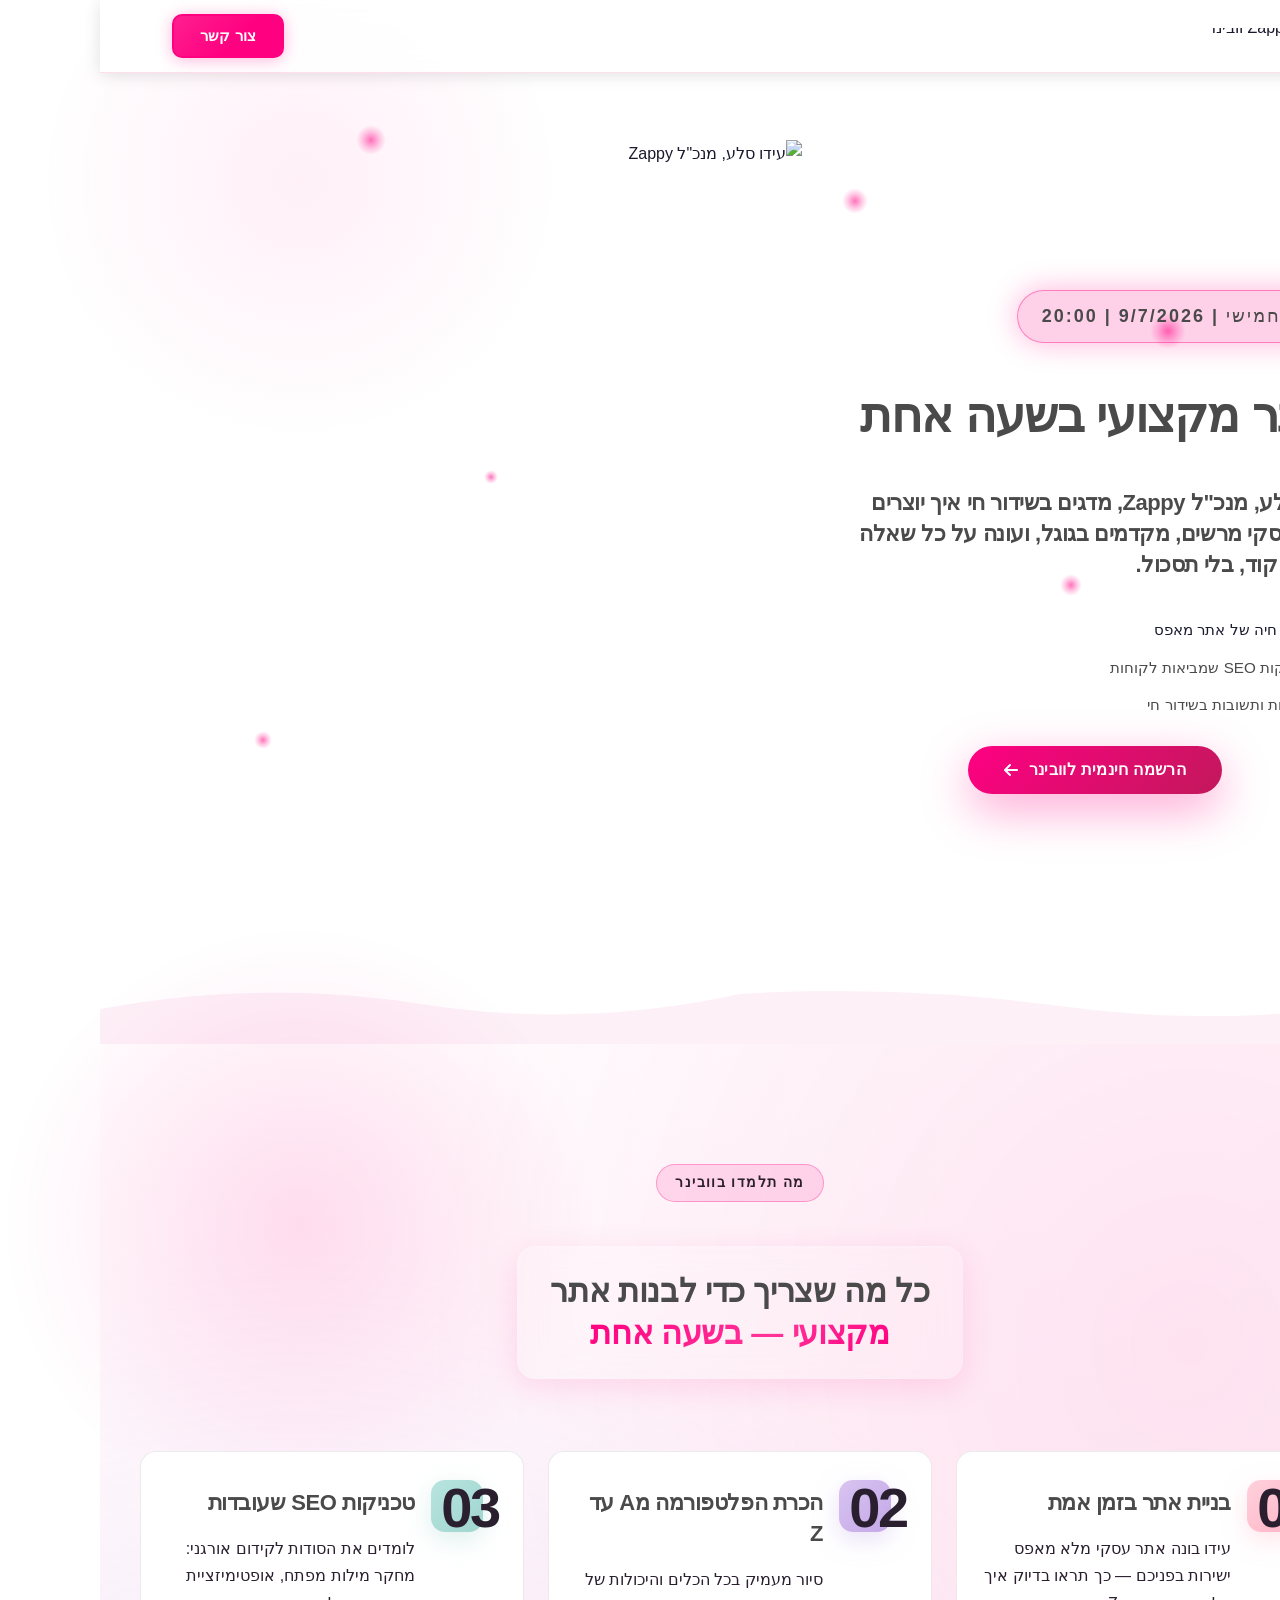
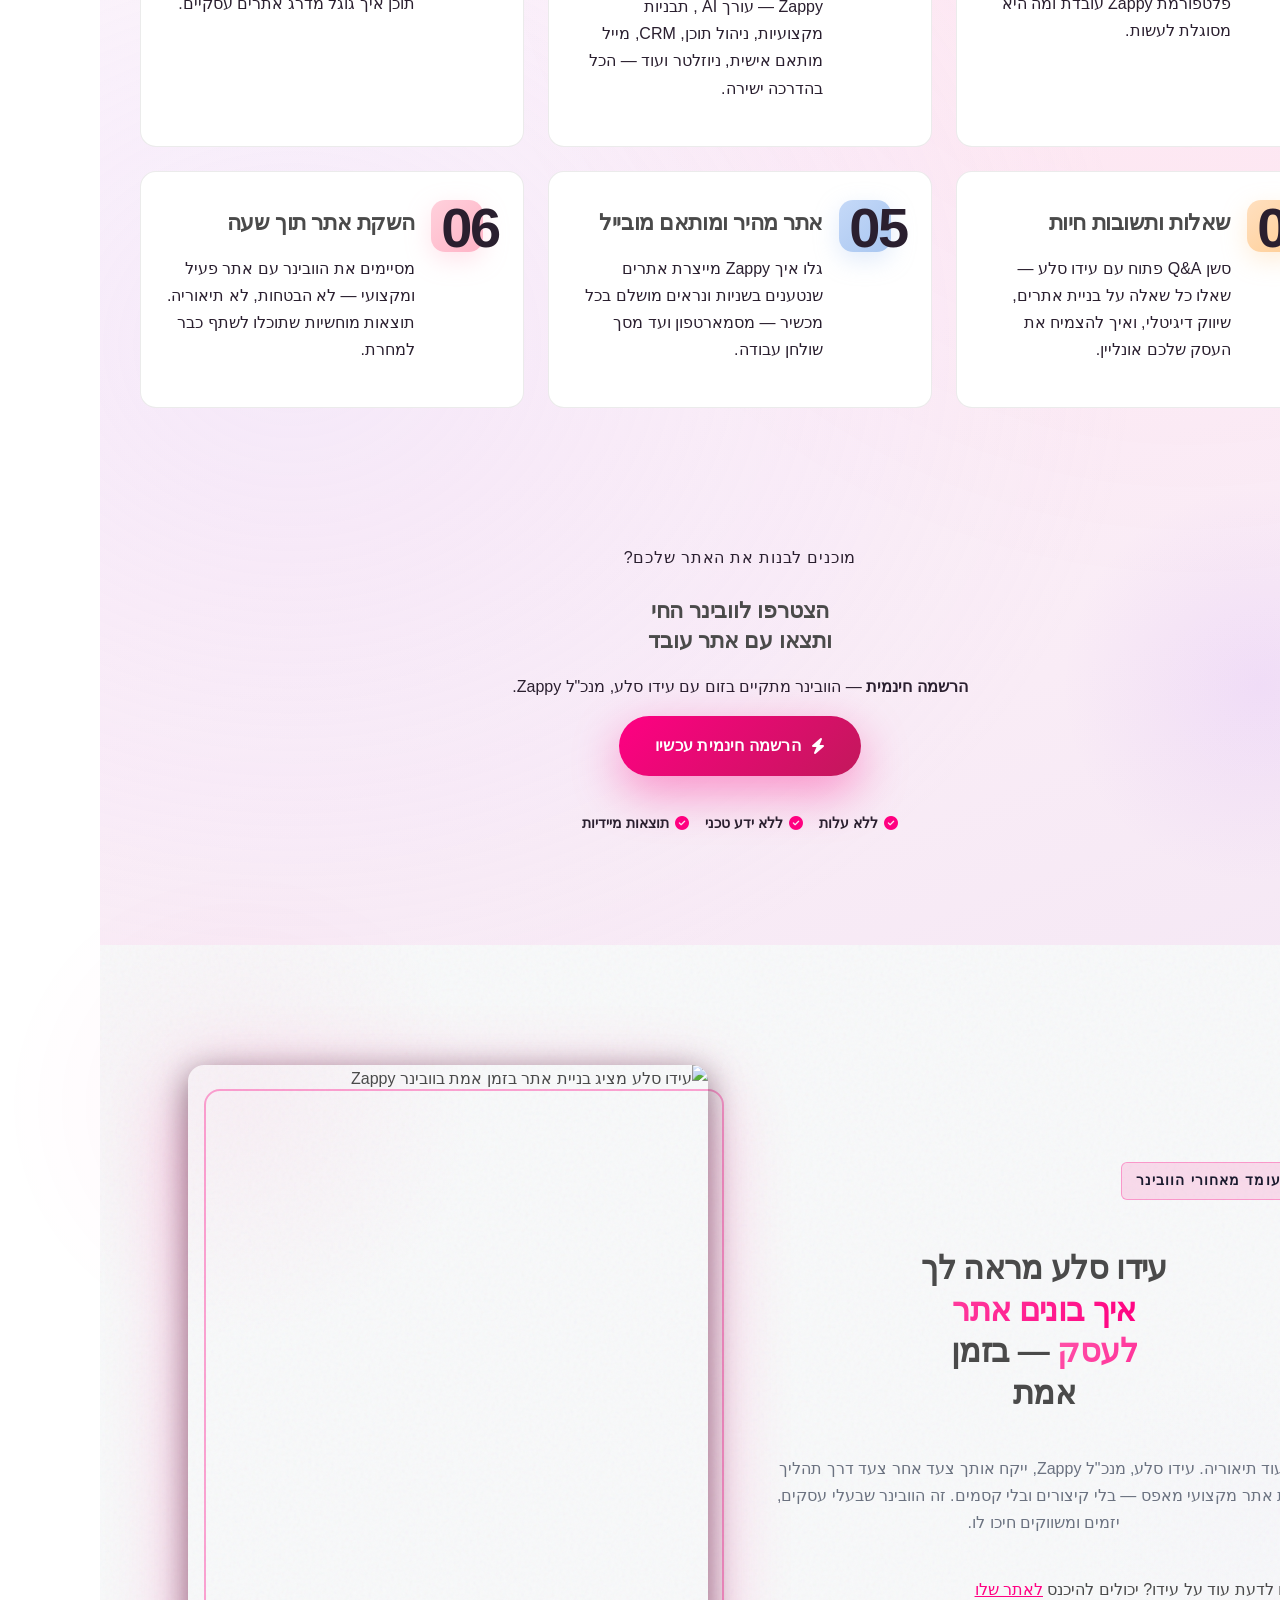
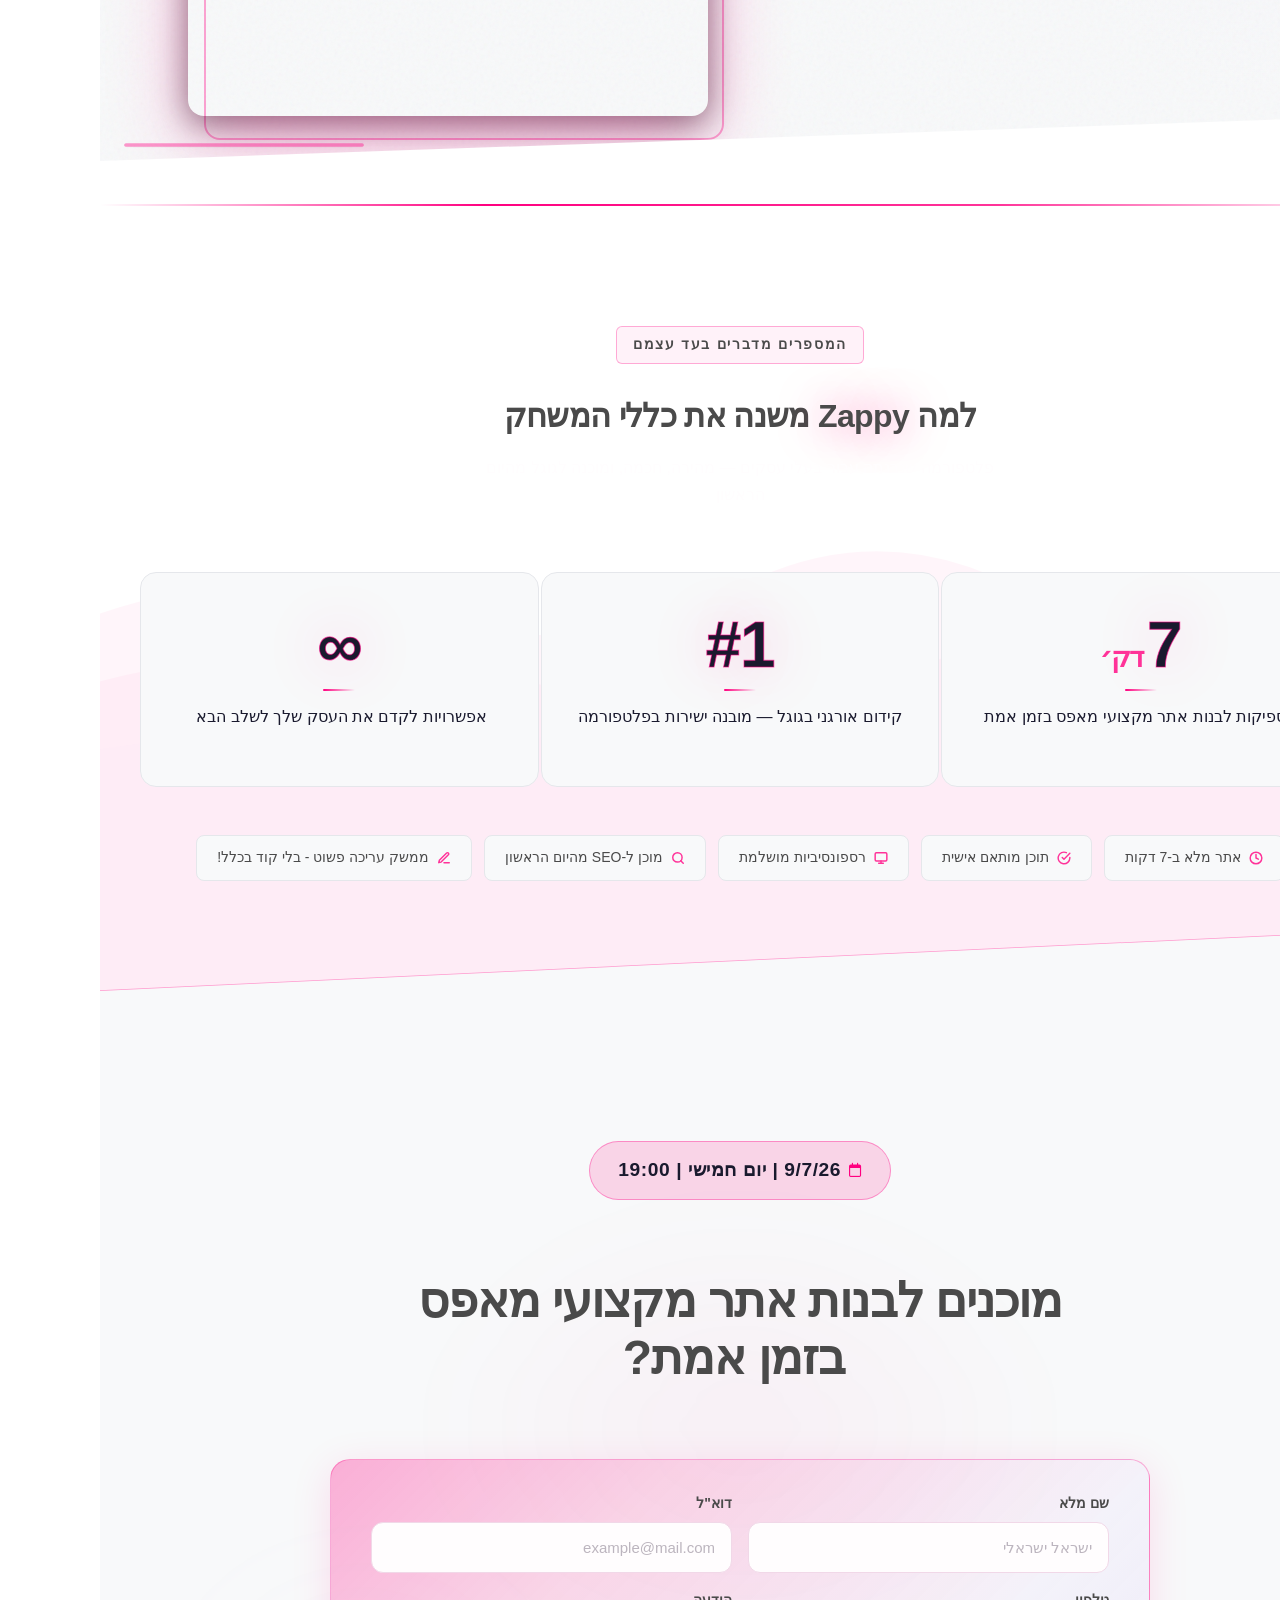
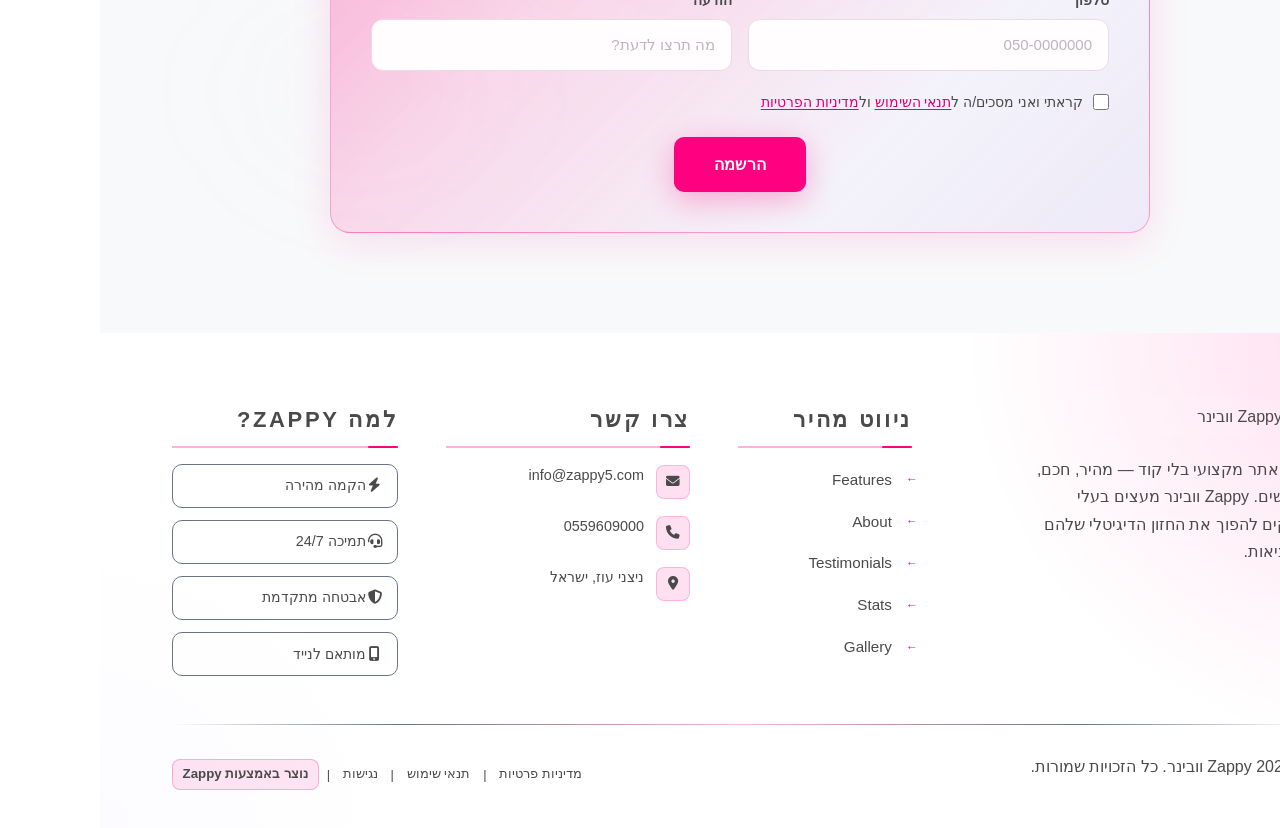
==== commit 51df663c: "Incremental sync: 1 page(s) — update_text" ====
--- a/public/index.html
+++ b/public/index.html
@@ -1 +1 @@
-<!doctype html><html dir="rtl" lang="he"><head><meta charset="UTF-8"><meta content="width=device-width,initial-scale=1" name="viewport"><meta content="index, follow" name="robots"><title>איך לבנות אתר מקצועי מאפס — Zappy וובינר</title><meta content="Zappy is a website-building platform positioned as a game-changer for business owners. The webinar is hosted by Ido Sela, CEO of Zappy, and focuses on live webs" name="description"><meta content="איך לבנות אתר מקצועי מאפס, בניית אתר לבד, איך בונים אתר לבד, בניית אתרים, אתר לעסק" name="keywords"><link href="/assets/favicon.ico" rel="icon" type="image/x-icon"><link href="/assets/favicon-16x16.png" rel="icon" type="image/png" sizes="16x16"><link href="/assets/favicon-32x32.png" rel="icon" type="image/png" sizes="32x32"><link href="/assets/favicon-48x48.png" rel="icon" type="image/png" sizes="48x48"><link href="/assets/favicon-192x192.png" rel="icon" type="image/png" sizes="192x192"><link href="/assets/favicon-512x512.png" rel="icon" type="image/png" sizes="512x512"><link href="/assets/apple-touch-icon.png" rel="apple-touch-icon"><script>!function(){"use strict";var t="bb098b57-d74f-4514-b582-c1c3386ab24c",e="https://api.zappy5.com/api/analytics/track",a=18e5,n=2592e6,o=!0,i=!0,r=!0;var s=function(){var e="zappy_visitor_"+t,a=null;try{if(a=localStorage.getItem(e)){var o=JSON.parse(a),i=Date.now();if(i-o.created<n)return o.lastSeen=i,localStorage.setItem(e,JSON.stringify(o)),o.id}}catch(t){console.warn("Zappy Analytics: LocalStorage not available")}var r="zv_"+Date.now()+"_"+Math.random().toString(36).substr(2,9);try{localStorage.setItem(e,JSON.stringify({id:r,created:Date.now(),lastSeen:Date.now()}))}catch(t){}return r}(),c=function(){var e="zappy_session_"+t,n=null;try{if(n=sessionStorage.getItem(e)){var o=JSON.parse(n),i=Date.now();if(i-o.timestamp<a)return o.timestamp=i,sessionStorage.setItem(e,JSON.stringify(o)),o.id}}catch(t){console.warn("Zappy Analytics: SessionStorage not available")}var r="zs_"+Date.now()+"_"+Math.random().toString(36).substr(2,9);try{sessionStorage.setItem(e,JSON.stringify({id:r,timestamp:Date.now()}))}catch(t){}return r}();function l(a,n){n=n||{};var o={website_id:t,event_type:a,page_path:window.location.pathname,referrer:document.referrer||"direct",visitor_id:s,session_id:c,metadata:n};if(navigator.sendBeacon){var i=new Blob([JSON.stringify(o)],{type:"application/json"});navigator.sendBeacon(e,i)}else fetch(e,{method:"POST",headers:{"Content-Type":"application/json"},body:JSON.stringify(o),keepalive:!0}).catch(function(t){console.warn("Zappy Analytics: Failed to track event",t)})}o&&l("pageview",{title:document.title,url:window.location.href}),i&&document.addEventListener("click",function(t){var e=t.target;if("BUTTON"===e.tagName||e.closest("button")){var a="BUTTON"===e.tagName?e:e.closest("button");l("click",{element:"button",text:a.textContent.trim().substring(0,100),id:a.id||null,class:a.className||null})}else if("A"===e.tagName||e.closest("a")){var n="A"===e.tagName?e:e.closest("a");l("navigation",{element:"link",text:n.textContent.trim().substring(0,100),href:n.href,external:n.hostname!==window.location.hostname})}},!0),r&&document.addEventListener("submit",function(t){var e=t.target;l("form_submit",{form_id:e.id||null,form_name:e.name||null,form_action:e.action||null,form_method:e.method||"GET"})},!0);var d=Date.now();window.addEventListener("beforeunload",function(){l("page_unload",{time_on_page:Math.floor((Date.now()-d)/1e3),page_path:window.location.pathname})}),window.zappyAnalytics={track:l,getVisitorId:function(){return s},getSessionId:function(){return c}}}()</script><meta content="איך לבנות אתר מקצועי מאפס — Zappy וובינר" property="og:title"><meta content="Zappy is a website-building platform positioned as a game-changer for business owners. The webinar is hosted by Ido Sela, CEO of Zappy, and focuses on live webs" property="og:description"><meta content="https://webinar.zappy5.com/assets/business-general-service-upload-1781593551379-og.jpg" property="og:image"><meta content="summary_large_image" name="twitter:card"><meta content="איך לבנות אתר מקצועי מאפס — Zappy וובינר" name="twitter:title"><meta content="Zappy is a website-building platform positioned as a game-changer for business owners. The webinar is hosted by Ido Sela, CEO of Zappy, and focuses on live webs" name="twitter:description"><meta content="https://webinar.zappy5.com/assets/business-general-service-upload-1781593551379-og.jpg" name="twitter:image"><script type="application/ld+json">{"@context":"https://schema.org","@graph":[{"@type":"LocalBusiness","@id":"https://webinar.zappy5.com#organization","name":"Zappy וובינר","url":"https://webinar.zappy5.com","description":"Zappy is a website-building platform positioned as a game-changer for business owners. The webinar is hosted by Ido Sela, CEO of Zappy, and focuses on live website creation, platform onboarding, SEO techniques, and an open Q&A session. The brand uses a bold pink (#ff0083) and white color palette with dark gray accents, projecting a modern, energetic, and approachable tech identity aimed at empowering non-technical entrepreneurs to build professional websites quickly.","address":{"@type":"PostalAddress","streetAddress":"ניצני עוז, ישראל"},"contactPoint":[{"@type":"ContactPoint","contactType":"customer service","email":"info@zappy5.com","telephone":"0559609000"}]},{"@type":"WebSite","@id":"https://webinar.zappy5.com#website","url":"https://webinar.zappy5.com","name":"Zappy וובינר","publisher":{"@id":"https://webinar.zappy5.com#organization"}},{"@type":"ContactPage","@id":"https://webinar.zappy5.com#contactpage","url":"https://webinar.zappy5.com","name":"איך לבנות אתר מקצועי מאפס — Zappy וובינר","mainEntity":{"@id":"https://webinar.zappy5.com#organization"},"potentialAction":{"@type":"CommunicateAction","target":{"@type":"EntryPoint","urlTemplate":"https://webinar.zappy5.com/api/email/contact-form","actionPlatform":["http/method=POST"],"contentType":"application/json"},"instrument":[{"@type":"PropertyValue","name":"name","propertyID":"text","valueRequired":true,"description":"ישראל ישראלי"},{"@type":"PropertyValue","name":"email","propertyID":"email","valueRequired":true,"description":"example@mail.com"},{"@type":"PropertyValue","name":"phone","propertyID":"tel","valueRequired":true,"description":"050-0000000"},{"@type":"PropertyValue","name":"message","propertyID":"text","valueRequired":true,"description":"מה תרצו לדעת?"},{"@type":"PropertyValue","name":"privacy_consent","propertyID":"checkbox","valueRequired":true}]}}]}</script><meta content="https://webinar.zappy5.com" property="og:url"><meta content="website" property="og:type"><meta content="he_IL" property="og:locale"><link href="https://cdnjs.cloudflare.com/ajax/libs/font-awesome/6.4.0/css/all.min.css" rel="stylesheet"><style>.skip-link{position:absolute;top:0;left:0;transform:translateY(-200%);padding:12px 18px;background:var(--bg-dark,#1a1a1a);color:var(--text-light,#fff);font-weight:600;border-radius:0 0 8px 0;z-index:10000}.skip-link:focus{transform:none;outline:2px solid var(--ring,#fff);outline-offset:2px}:focus-visible{outline:2px solid var(--ring,currentColor);outline-offset:3px}</style><link href="/assets/favicon.ico" rel="icon" type="image/x-icon"><link href="/assets/favicon-16x16.png" rel="icon" type="image/png" sizes="16x16"><link href="/assets/favicon-32x32.png" rel="icon" type="image/png" sizes="32x32"><link href="/assets/favicon-48x48.png" rel="icon" type="image/png" sizes="48x48"><link href="/assets/favicon-192x192.png" rel="icon" type="image/png" sizes="192x192"><link href="/assets/favicon-512x512.png" rel="icon" type="image/png" sizes="512x512"><link href="/assets/apple-touch-icon.png" rel="apple-touch-icon"><link href="https://cdn.jsdelivr.net/npm/vanilla-cookieconsent@3/dist/cookieconsent.css" rel="stylesheet"><script src="https://cdn.jsdelivr.net/npm/vanilla-cookieconsent@3/dist/cookieconsent.umd.js"></script><script src="https://cdn.jsdelivr.net/gh/mickidum/acc_toolbar/acctoolbar/acctoolbar.min.js"></script><style data-zappy-section-v2-css="true">.index-hero-section{position:relative;overflow:visible;background-color:#2a1f2f;background-image:radial-gradient(ellipse at 80% 20%,rgba(255,0,131,.18) 0,transparent 55%),radial-gradient(ellipse at 10% 80%,rgba(217,199,255,.12) 0,transparent 50%),linear-gradient(160deg,#1a0a2e 0,#2a1f2f 60%,#3a1040 100%);color:var(--text-light);direction:rtl;padding:140px 24px 100px;font-family:Inter,Arial,sans-serif}.index-hero-section .index-hero-glow-orb{position:absolute;top:-80px;inset-inline-end:-60px;width:520px;height:520px;border-radius:50%;background:radial-gradient(circle,rgba(255,0,131,.22) 0,rgba(255,79,163,.08) 45%,transparent 70%);pointer-events:none;z-index:0}.index-hero-section .index-hero-container{position:relative;z-index:1;max-width:1200px;margin:0 auto;display:grid;grid-template-columns:1fr 1fr;gap:48px;align-items:center;direction:rtl}.index-hero-section .index-hero-text-col{position:relative;display:flex;flex-direction:column;align-items:flex-start;gap:20px;text-align:start}.index-hero-section .index-hero-label{display:inline-block;font-family:'Space Grotesk',Arial,sans-serif;font-size:.75rem;font-weight:700;letter-spacing:.1em;text-transform:uppercase;color:var(--primary);background:rgba(255,0,131,.12);border:1px solid rgba(255,0,131,.3);border-radius:100px;padding:6px 16px}.index-hero-section .index-hero-h1{font-family:'Space Grotesk',Arial,sans-serif;font-size:3rem;font-weight:800;line-height:1.15;letter-spacing:-.02em;color:var(--text-light);margin:0}.index-hero-section .index-hero-gradient-text{background:linear-gradient(135deg,#ff6ec7 0,#ff0080 60%,#c2185b 100%);-webkit-background-clip:text;-webkit-text-fill-color:transparent;background-clip:text}.index-hero-section .index-hero-subtitle{font-family:Inter,Arial,sans-serif;font-size:1.05rem;font-weight:400;line-height:1.75;color:rgba(255,253,254,.8);margin:0;max-width:520px}.index-hero-section .index-hero-bullets{list-style:none;padding:0;margin:0;display:flex;flex-direction:column;gap:12px}.index-hero-section .index-hero-bullets li{display:flex;flex-direction:row;align-items:center;gap:10px;font-family:Inter,Arial,sans-serif;font-size:.95rem;font-weight:500;color:var(--text-light);text-align:start}.index-hero-section .index-hero-bullet-icon{flex-shrink:0;display:flex;align-items:center;justify-content:center}.index-hero-section .index-hero-ctas{display:flex;flex-direction:row;flex-wrap:wrap;align-items:center;gap:16px;margin-top:8px}.index-hero-section .index-hero-btn-primary{display:inline-flex;align-items:center;gap:10px;background:linear-gradient(135deg,#ff0080 0,#c2185b 100%);color:#fff;font-family:'Space Grotesk',Arial,sans-serif;font-size:1rem;font-weight:700;letter-spacing:.02em;padding:16px 36px;border-radius:100px;text-decoration:none;border:none;cursor:pointer;box-shadow:0 16px 48px rgba(255,0,131,.35);transition:transform .3s cubic-bezier(.4,0,.2,1),box-shadow .3s cubic-bezier(.4,0,.2,1);white-space:nowrap}.index-hero-section .index-hero-btn-primary:hover{transform:translateY(-4px);box-shadow:0 24px 60px rgba(255,0,131,.5)}.index-hero-section .index-hero-btn-ghost{display:inline-flex;align-items:center;background:0 0;color:rgba(255,253,254,.85);font-family:Inter,Arial,sans-serif;font-size:.95rem;font-weight:600;text-decoration:underline;text-underline-offset:4px;text-decoration-color:rgba(255,79,163,0.5);padding:8px 4px;border:none;cursor:pointer;transition:color .25s ease;white-space:nowrap}.index-hero-section .index-hero-btn-ghost:hover{color:var(--secondary);text-decoration-color:var(--secondary)}.index-hero-section .index-hero-annotation{display:flex;flex-direction:row;align-items:flex-end;gap:4px;pointer-events:none;margin-top:-8px}.index-hero-section .index-hero-annotation-text{font-family:'Space Grotesk',Arial,sans-serif;font-size:.85rem;font-weight:700;color:var(--primary);transform:rotate(-3deg);display:inline-block;margin-bottom:6px}.index-hero-section .index-hero-image-col{position:relative;display:flex;align-items:center;justify-content:center}.index-hero-section .index-hero-image-frame{position:relative;width:100%;max-width:560px}.index-hero-section .index-hero-img{display:block;width:100%;height:auto;border-radius:20px;box-shadow:0 0 0 1px rgba(255,0,131,.15),0 24px 80px rgba(255,0,131,.25),0 8px 32px rgba(0,0,0,.5);transform:perspective(1000px) rotateY(4deg) rotateX(-2deg);transition:transform .4s cubic-bezier(.4,0,.2,1);object-fit:cover}.index-hero-section .index-hero-image-frame:hover .index-hero-img{transform:perspective(1000px) rotateY(1deg) rotateX(-1deg) translateY(-4px)}.index-hero-section .index-hero-badge{position:absolute;top:-18px;inset-inline-start:-20px;display:flex;flex-direction:row;align-items:center;gap:10px;background:rgba(26,10,46,.88);backdrop-filter:blur(12px);border:1px solid rgba(255,0,131,.3);border-radius:14px;padding:10px 16px;box-shadow:0 8px 32px rgba(0,0,0,.4);z-index:5}.index-hero-section .index-hero-badge-icon{font-size:1.4rem;color:var(--primary);line-height:1;animation:index-hero-pulse 2s ease-in-out infinite}.index-hero-section .index-hero-badge-text{display:flex;flex-direction:column;gap:1px;text-align:start}.index-hero-section .index-hero-badge-text strong{font-family:'Space Grotesk',Arial,sans-serif;font-size:.85rem;font-weight:700;color:var(--text-light);line-height:1.2}.index-hero-section .index-hero-badge-text small{font-family:Inter,Arial,sans-serif;font-size:.72rem;font-weight:500;color:rgba(255,253,254,.6);line-height:1.3}.index-hero-section .index-hero-participants{position:absolute;bottom:-18px;inset-inline-end:-16px;display:flex;flex-direction:row;align-items:center;gap:10px;background:rgba(26,10,46,.88);backdrop-filter:blur(12px);border:1px solid rgba(217,199,255,.2);border-radius:14px;padding:10px 16px;box-shadow:0 8px 32px rgba(0,0,0,.35);z-index:5;font-family:Inter,Arial,sans-serif;font-size:.82rem;font-weight:600;color:rgba(255,253,254,.85);white-space:nowrap}.index-hero-section .index-hero-avatars{display:flex;flex-direction:row}.index-hero-section .index-hero-avatar{width:28px;height:28px;border-radius:50%;display:flex;align-items:center;justify-content:center;font-size:.7rem;font-weight:700;color:#fff;border:2px solid rgba(26,10,46,.9);margin-inline-end:-8px;flex-shrink:0}.index-hero-section .index-hero-avatars .index-hero-avatar:last-child{margin-inline-end:0}@keyframes index-hero-pulse{0%,100%{opacity:1;transform:scale(1)}50%{opacity:.7;transform:scale(1.15)}}.index-hero-section .index-hero-divider-wrapper{position:absolute;bottom:0;left:0;width:100%;height:70px;pointer-events:none;z-index:5}.index-hero-section .index-hero-divider-wrapper svg{display:block;width:100%;height:100%}@media (max-width:900px){.index-hero-section .index-hero-container{grid-template-columns:1fr;gap:40px}.index-hero-section .index-hero-text-col{order:1}.index-hero-section .index-hero-image-col{order:2}.index-hero-section .index-hero-h1{font-size:2.4rem}}@media (max-width:768px){.index-hero-section{padding:100px 16px 90px}.index-hero-section .index-hero-container{padding:0;gap:32px}.index-hero-section .index-hero-h1{font-size:2rem}.index-hero-section .index-hero-subtitle{font-size:1rem}.index-hero-section .index-hero-ctas{flex-direction:column;align-items:flex-start;gap:12px}.index-hero-section .index-hero-btn-primary{width:100%;justify-content:center;padding:14px 24px}.index-hero-section .index-hero-badge{position:static;align-self:flex-start;margin-bottom:8px}.index-hero-section .index-hero-participants{position:static;align-self:flex-end;margin-top:8px}.index-hero-section .index-hero-image-frame{display:flex;flex-direction:column;align-items:center;gap:0}.index-hero-section .index-hero-img{transform:none;border-radius:16px}.index-hero-section .index-hero-glow-orb{width:280px;height:280px;top:-40px;inset-inline-end:-30px}.index-hero-section .index-hero-annotation{display:none}}.hero .hero-title,.hero h1,.hero-section h1,.hero-title,[class*=hero-] h1,[class~=hero] h1{font-size:48px!important;line-height:1.2!important}@media (max-width:1024px){.hero .hero-title,.hero h1,.hero-section h1,.hero-title,[class*=hero-] h1,[class~=hero] h1{font-size:36px!important}}@media (max-width:768px){.hero .hero-title,.hero h1,.hero-section h1,.hero-title,[class*=hero-] h1,[class~=hero] h1{font-size:28px!important}}</style><style data-zappy-section-v2-css="true">.index-features-section{position:relative;overflow:visible;background-color:#0d0118;background-image:radial-gradient(ellipse at 70% 20%,rgba(255,0,131,.18) 0,transparent 55%),radial-gradient(ellipse at 15% 80%,rgba(60,10,100,.45) 0,transparent 50%),linear-gradient(160deg,#0d0118 0,#1a0a2e 50%,#2d0a4e 100%);color:var(--text-light);padding:90px 16px 80px;direction:rtl}.index-features-section .index-features-orb{position:absolute;border-radius:50%;pointer-events:none;z-index:0}.index-features-section .index-features-orb:first-child{width:600px;height:600px;top:-120px;inset-inline-end:-100px;background:radial-gradient(circle,rgba(255,0,131,.12) 0,transparent 70%)}.index-features-section .index-features-orb--secondary{width:400px;height:400px;bottom:60px;inset-inline-start:-80px;background:radial-gradient(circle,rgba(169,92,255,.1) 0,transparent 70%)}.index-features-section .index-features-container{position:relative;z-index:1;max-width:1200px;margin:0 auto}.index-features-section .index-features-header{text-align:center;margin-bottom:56px;max-width:720px;margin-inline:auto;margin-bottom:56px}.index-features-section .index-features-eyebrow{display:inline-block;font-family:Inter,Arial,sans-serif;font-size:.875rem;font-weight:700;letter-spacing:.1em;text-transform:uppercase;color:var(--primary);background:rgba(255,0,131,.12);border:1px solid rgba(255,0,131,.3);border-radius:100px;padding:6px 18px;margin-bottom:20px}.index-features-section .index-features-title{font-family:'Space Grotesk',Arial,sans-serif;font-size:2rem;font-weight:700;line-height:1.2;color:var(--text-light);margin:0 0 16px;letter-spacing:-.01em}.index-features-section .index-features-title-highlight{background:linear-gradient(135deg,#ff0080 0,#f39 60%,#ff0080 100%);-webkit-background-clip:text;-webkit-text-fill-color:transparent;background-clip:text}.index-features-section .index-features-subtitle{font-family:Inter,Arial,sans-serif;font-size:1rem;line-height:1.7;color:rgba(255,253,254,.7);margin:0;text-align:center}.index-features-section .index-features-grid{display:grid;grid-template-columns:1fr;gap:20px;margin-bottom:64px;direction:rtl}.index-features-section .index-features-card{background:#fff;backdrop-filter:none;-webkit-backdrop-filter:blur(12px);border-radius:16px;border:1px solid rgba(0,0,0,.08);padding:28px 24px;position:relative;transition:border-color .3s ease,box-shadow .3s ease,transform .3s ease;overflow:hidden}.index-features-section .index-features-card::before{content:'';position:absolute;inset:0;border-radius:16px;background:linear-gradient(135deg,rgba(255,0,131,.05) 0,transparent 60%);opacity:0;transition:opacity .3s ease;pointer-events:none}.index-features-section .index-features-card:hover{border-color:rgba(255,0,131,.5);box-shadow:0 0 40px rgba(255,0,131,.2),0 16px 48px rgba(0,0,0,.3);transform:translateY(-4px)}.index-features-section .index-features-card:hover::before{opacity:1}.index-features-section .index-features-card-inner{position:relative;z-index:1;display:flex;flex-direction:row;align-items:flex-start;gap:16px}.index-features-section .index-features-number{position:absolute;top:0;inset-inline-start:0;font-family:'Space Grotesk',Arial,sans-serif;font-size:3.5rem;font-weight:800;line-height:1;color:rgba(255,0,131,.08);pointer-events:none;user-select:none;letter-spacing:-.04em}.index-features-section .index-features-icon-wrap{flex-shrink:0;width:52px;height:52px;border-radius:14px;display:flex;align-items:center;justify-content:center;color:#fff}.index-features-section .index-features-icon-wrap--pink{background:linear-gradient(135deg,#ffd1dc 0,#ffb3c6 100%);box-shadow:0 8px 24px rgba(255,179,198,.35)}.index-features-section .index-features-icon-wrap--purple{background:linear-gradient(135deg,#d8c4f0 0,#c4a8e8 100%);box-shadow:0 8px 24px rgba(196,168,232,.35)}.index-features-section .index-features-icon-wrap--teal{background:linear-gradient(135deg,#b8e4de 0,#a0d5cf 100%);box-shadow:0 8px 24px rgba(160,213,207,.35)}.index-features-section .index-features-icon-wrap--orange{background:linear-gradient(135deg,#ffe0c0 0,#ffcd94 100%);box-shadow:0 8px 24px rgba(255,205,148,.35)}.index-features-section .index-features-icon-wrap--blue{background:linear-gradient(135deg,#c5d9f8 0,#a8c6f0 100%);box-shadow:0 8px 24px rgba(168,198,240,.35)}.index-features-section .index-features-card-content{flex:1;min-width:0}.index-features-section .index-features-card-title{font-family:'Space Grotesk',Arial,sans-serif;font-size:1.125rem;font-weight:700;line-height:1.3;color:var(--text-light);margin:0 0 8px;text-align:right}.index-features-section .index-features-card-desc{font-family:Inter,Arial,sans-serif;font-size:.9rem;line-height:1.7;color:rgba(255,253,254,.65);margin:0;text-align:right}.index-features-section .index-features-bottom{display:flex;flex-direction:column;gap:40px;align-items:center}.index-features-section .index-features-image-wrap{position:relative;width:100%;max-width:560px;border-radius:20px;overflow:hidden;flex-shrink:0}.index-features-section .index-features-image-wrap img{width:100%;height:auto;display:block;border-radius:20px;border:1px solid rgba(255,0,131,.2);object-fit:cover}.index-features-section .index-features-image-glow{position:absolute;inset:0;border-radius:20px;box-shadow:inset 0 0 60px rgba(255,0,131,.15);pointer-events:none}.index-features-section .index-features-cta-wrap{text-align:center;width:100%;max-width:560px}.index-features-section .index-features-cta-label{font-family:Inter,Arial,sans-serif;font-size:.875rem;font-weight:600;color:var(--primary);letter-spacing:.05em;text-transform:uppercase;margin:0 0 12px}.index-features-section .index-features-cta-heading{font-family:'Space Grotesk',Arial,sans-serif;font-size:1.625rem;font-weight:700;line-height:1.25;color:var(--text-light);margin:0 0 16px;letter-spacing:-.01em}.index-features-section .index-features-cta-text{font-family:Inter,Arial,sans-serif;font-size:.95rem;line-height:1.7;color:rgba(255,253,254,.65);margin:0 0 28px}.index-features-section .btn-pill.index-features-cta-btn{display:inline-flex;align-items:center;gap:10px;border-radius:100px;padding:16px 36px;background:linear-gradient(135deg,#ff0080 0,#c2185b 100%);color:#fff;font-family:'Space Grotesk',Arial,sans-serif;font-weight:700;font-size:1rem;border:none;text-decoration:none;cursor:pointer;box-shadow:0 16px 48px rgba(255,0,131,.4);transition:box-shadow .3s ease,transform .3s ease;letter-spacing:.01em}.index-features-section .btn-pill.index-features-cta-btn:hover{box-shadow:0 20px 60px rgba(255,0,131,.6);transform:translateY(-2px)}.index-features-section .index-features-cta-trust{display:flex;flex-direction:row;flex-wrap:wrap;gap:16px;margin-top:20px;justify-content:flex-end}.index-features-section .index-features-cta-trust span{display:flex;flex-direction:row;align-items:center;gap:6px;font-family:Inter,Arial,sans-serif;font-size:.875rem;font-weight:600;color:rgba(255,253,254,.75)}.index-features-section .index-features-cta-trust span i{color:var(--primary);font-size:.875rem}@media (min-width:768px){.index-features-section{padding:100px 40px 90px}.index-features-section .index-features-title{font-size:2.75rem}.index-features-section .index-features-grid{grid-template-columns:1fr 1fr;gap:24px}.index-features-section .index-features-card-title{font-size:1.25rem}.index-features-section .index-features-bottom{flex-direction:row;gap:56px;align-items:center;justify-content:space-between}.index-features-section .index-features-image-wrap{max-width:480px;width:45%}.index-features-section .index-features-cta-wrap{max-width:none;flex:1}.index-features-section .index-features-cta-heading{font-size:2rem}}@media (min-width:1024px){.index-features-section{padding:110px 60px 100px}.index-features-section .index-features-title{font-size:3rem}.index-features-section .index-features-grid{gap:28px}.index-features-section .index-features-bottom{gap:72px}.index-features-section .index-features-image-wrap{max-width:520px}}@media (max-width:767px){.index-features-section .index-features-grid{grid-template-columns:1fr!important}.index-features-section .index-features-bottom{flex-direction:column!important}.index-features-section .index-features-cta-trust{justify-content:center}.index-features-section .index-features-cta-wrap{text-align:center}.index-features-section .index-features-cta-heading,.index-features-section .index-features-cta-label,.index-features-section .index-features-cta-text{text-align:center}.index-features-section .index-features-cta-trust{justify-content:center}.index-features-section .index-features-card-inner{flex-direction:column;gap:12px}.index-features-section .index-features-number{font-size:2.5rem}.index-features-section .index-features-orb:first-child{width:300px;height:300px;top:-60px;inset-inline-end:-60px}.index-features-section .index-features-orb--secondary{width:200px;height:200px}}</style><script>!function(e,t,n,c,o,a,f){e.fbq||(o=e.fbq=function(){o.callMethod?o.callMethod.apply(o,arguments):o.queue.push(arguments)},e._fbq||(e._fbq=o),o.push=o,o.loaded=!0,o.version="2.0",o.queue=[],(a=t.createElement(n)).async=!0,a.src="https://connect.facebook.net/en_US/fbevents.js",(f=t.getElementsByTagName(n)[0]).parentNode.insertBefore(a,f))}(window,document,"script"),fbq("init","2782095785329103"),fbq("track","PageView")</script><link href="/styles.css" rel="stylesheet"><script>window.ZAPPY_WEBSITE_ID="bb098b57-d74f-4514-b582-c1c3386ab24c",window.ZAPPY_API_BASE="https://api.zappy5.com"</script><style id="zappy-dropdown-submenu-styles">#navMenu li:has(.sub-menu),.nav-menu li:has(.sub-menu),.navbar li:has(.sub-menu),nav li:has(.sub-menu){position:relative}#navMenu .sub-menu,.nav-menu .sub-menu,.navbar .sub-menu,nav .sub-menu{display:block!important;position:absolute!important;top:100%;left:0;min-width:220px;background:#fff;border-radius:8px;box-shadow:0 8px 25px rgba(0,0,0,.15);padding:8px 0;opacity:0;visibility:hidden;transform:translateY(10px);transition:all .3s ease;z-index:1000;list-style:none;pointer-events:none}#navMenu li:hover>.sub-menu,.nav-menu li:hover>.sub-menu,.navbar li:hover>.sub-menu,nav li:hover>.sub-menu{opacity:1!important;visibility:visible!important;transform:translateY(0)!important;pointer-events:auto!important}.sub-menu li{list-style:none;margin:0;padding:0}.sub-menu a{display:block!important;padding:10px 16px!important;color:var(--text-dark,#333)!important;font-weight:500;text-decoration:none;white-space:nowrap;transition:background-color .2s}.sub-menu .zappy-nav-child>a{padding-left:28px!important;font-size:.9em!important;opacity:.85!important}[dir=rtl] .sub-menu .zappy-nav-child>a,html[lang=ar] .sub-menu .zappy-nav-child>a,html[lang=he] .sub-menu .zappy-nav-child>a{padding-left:10px!important;padding-right:28px!important}.sub-menu .zappy-nav-parent>a{font-weight:600!important}.sub-menu a:hover{background-color:#f5f5f5}[dir=rtl] .nav-menu .sub-menu,[dir=rtl] .navbar .sub-menu,[dir=rtl] nav .sub-menu,html[lang=ar] .nav-menu .sub-menu,html[lang=ar] .navbar .sub-menu,html[lang=ar] nav .sub-menu,html[lang=he] .nav-menu .sub-menu,html[lang=he] .navbar .sub-menu,html[lang=he] nav .sub-menu{left:auto!important;right:0!important}.sub-menu:empty,.sub-menu:not(:has(li)):not(:has(> a)),.sub-menu:not(:has(li:not(.zappy-hidden-menu-item))):not(:has(> a)){display:none!important;opacity:0!important;visibility:hidden!important;pointer-events:none!important}li:has(.menu-group-title):hover>.sub-menu{opacity:1!important;visibility:visible!important;transform:translateY(0)!important;pointer-events:auto!important}#navMenu>li>.menu-group-title,.nav-menu>li>.menu-group-title{display:inline-block;padding:.5rem 1rem;cursor:default;user-select:none}@media (max-width:768px){#navMenu .sub-menu,.nav-menu .sub-menu,.navbar .sub-menu,nav .sub-menu{position:static!important;transform:none!important;box-shadow:none!important;background:0 0!important;max-height:0;overflow:hidden;opacity:0;visibility:hidden;transition:max-height .3s ease,opacity .3s ease;padding:0!important;border-radius:0!important}#navMenu .sub-menu.mobile-expanded,.nav-menu .sub-menu.mobile-expanded,.navbar .sub-menu.mobile-expanded{max-height:none!important;overflow-y:visible!important;opacity:1!important;visibility:visible!important;padding:8px 0 8px 16px!important}[dir=rtl] .sub-menu.mobile-expanded,html[lang=he] .sub-menu.mobile-expanded{padding:8px 16px 8px 0!important}#navMenu li:hover>.sub-menu,.nav-menu li:hover>.sub-menu,.navbar li:hover>.sub-menu,nav li:hover>.sub-menu{opacity:0;visibility:hidden;pointer-events:none}#navMenu li>.sub-menu.mobile-expanded,.nav-menu li>.sub-menu.mobile-expanded,.navbar li>.sub-menu.mobile-expanded,nav li>.sub-menu.mobile-expanded{opacity:1!important;visibility:visible!important;pointer-events:auto!important}#navMenu li:has(.sub-menu),.nav-menu li:has(.sub-menu),.navbar li:has(.sub-menu),nav li:has(.sub-menu){display:flex!important;flex-wrap:wrap!important;align-items:center!important;position:relative!important;min-height:44px!important}#navMenu li:has(.sub-menu)>a,.nav-menu li:has(.sub-menu)>a,.navbar li:has(.sub-menu)>a,nav li:has(.sub-menu)>a{flex:1!important;min-width:0!important}#navMenu li:has(.sub-menu)>.menu-group-title,.nav-menu li:has(.sub-menu)>.menu-group-title,.navbar li:has(.sub-menu)>.menu-group-title,nav li:has(.sub-menu)>.menu-group-title{flex:1!important;min-width:0!important;padding:0!important;line-height:inherit!important}#navMenu li:has(.sub-menu)>.sub-menu,.nav-menu li:has(.sub-menu)>.sub-menu,.navbar li:has(.sub-menu)>.sub-menu,nav li:has(.sub-menu)>.sub-menu{flex-basis:100%!important;width:100%!important}#navMenu li:has(.sub-menu)>a [class*=arrow],#navMenu li:has(.sub-menu)>a [class*=chevron],.nav-menu li:has(.sub-menu)>a .fa-angle-down,.nav-menu li:has(.sub-menu)>a .fa-chevron-down,.nav-menu li:has(.sub-menu)>a [class*=arrow],.nav-menu li:has(.sub-menu)>a [class*=chevron],nav li:has(.sub-menu)>a [class*=arrow],nav li:has(.sub-menu)>a [class*=chevron]{display:none!important;visibility:hidden!important}.mobile-submenu-toggle{display:flex!important;align-items:center!important;justify-content:center!important;width:44px!important;height:auto!important;background:0 0!important;border:none!important;cursor:pointer!important;color:var(--text-light)!important;position:static!important;flex-shrink:0!important;align-self:stretch!important;z-index:2!important;padding:0!important;margin:0!important}.mobile-submenu-toggle::after{content:''!important;width:0!important;height:0!important;border-left:6px solid transparent!important;border-right:6px solid transparent!important;border-top:7px solid currentColor!important;transition:transform .3s ease!important}.mobile-submenu-toggle.expanded::after{transform:rotate(180deg)!important}.sub-menu a{padding:10px 0!important;display:block!important;color:var(--text-light)!important;white-space:normal!important}.sub-menu .zappy-nav-child>a{padding-left:28px!important;font-size:.9em!important;opacity:.85!important}[dir=rtl] .sub-menu .zappy-nav-child>a,html[lang=ar] .sub-menu .zappy-nav-child>a,html[lang=he] .sub-menu .zappy-nav-child>a{padding-left:0!important;padding-right:28px!important}.sub-menu .zappy-nav-parent>a{font-weight:600!important}#navMenu.active,.nav-menu.active{max-width:100vw!important;overflow-x:hidden!important;box-sizing:border-box!important}.navbar .sub-menu li a,.zappy-products-dropdown .sub-menu a,nav.navbar .sub-menu li a{color:var(--text-light)!important}}@media (min-width:769px){.mobile-submenu-toggle{display:none!important}}</style><style id="zappy-widget-visibility">html[dir=rtl] .whatsapp-float{right:20px!important;left:auto!important}html:not([dir]) .whatsapp-float,html[dir=ltr] .whatsapp-float{left:20px!important;right:auto!important}html[dir=rtl] #mic-access-tool-general-button,html[dir=rtl] #mic-init-access-tool #mic-access-tool-general-button,html[dir=rtl] #mic-init-access-tool .mic-access-tool-general-button,html[dir=rtl] ._access-icon,html[dir=rtl] .mic-access-tool-general-button{left:20px!important;right:auto!important}html:not([dir]) #mic-access-tool-general-button,html:not([dir]) #mic-init-access-tool #mic-access-tool-general-button,html:not([dir]) #mic-init-access-tool .mic-access-tool-general-button,html:not([dir]) ._access-icon,html:not([dir]) .mic-access-tool-general-button,html[dir=ltr] #mic-access-tool-general-button,html[dir=ltr] #mic-init-access-tool #mic-access-tool-general-button,html[dir=ltr] #mic-init-access-tool .mic-access-tool-general-button,html[dir=ltr] ._access-icon,html[dir=ltr] .mic-access-tool-general-button{right:20px!important;left:auto!important}@media (max-width:768px){.whatsapp-float{display:flex!important}}@media (min-width:769px){.whatsapp-float{display:flex!important}}@media (max-width:768px){#mic-access-tool-general-button,#mic-init-access-tool #mic-access-tool-general-button,#mic-init-access-tool .mic-access-tool-general-button,._access-icon,.mic-access-tool-general-button{display:flex!important;visibility:visible!important;opacity:1!important;pointer-events:auto!important}#mic-access-tool-box.opened-mic-access-tool,#mic-init-access-tool #mic-access-tool-box.opened-mic-access-tool,.mic-access-tool-box.opened-mic-access-tool{visibility:visible!important;opacity:1!important;pointer-events:auto!important}}@media (min-width:769px){#mic-access-tool-general-button,#mic-init-access-tool #mic-access-tool-general-button,#mic-init-access-tool .mic-access-tool-general-button,._access-icon,.mic-access-tool-general-button{display:flex!important;visibility:visible!important;opacity:1!important;pointer-events:auto!important}#mic-access-tool-box.opened-mic-access-tool,#mic-init-access-tool #mic-access-tool-box.opened-mic-access-tool,.mic-access-tool-box.opened-mic-access-tool{visibility:visible!important;opacity:1!important;pointer-events:auto!important}}</style></head><body><a href="#main" class="skip-link">דלג לתוכן הראשי</a><nav class="navbar" dir="rtl"><button class="mobile-toggle" aria-label="Menu" id="mobileToggle"><svg viewBox="0 0 24 24" fill="none" height="24" width="24" class="hamburger-icon"><path d="M3 12h18M3 6h18M3 18h18" stroke="currentColor" stroke-linecap="round" stroke-width="2"></path></svg> <svg viewBox="0 0 24 24" fill="none" height="24" width="24" style="display:none" class="close-icon"><path d="M18 6L6 18M6 6l12 12" stroke="currentColor" stroke-linecap="round" stroke-width="2"></path></svg></button> <button class="phone-header-btn" aria-label="Call" data-phone="0559609000"><svg viewBox="0 0 24 24" fill="currentColor" height="20" width="20"><path d="M22 16.92v3a2 2 0 0 1-2.18 2 19.79 19.79 0 0 1-8.63-3.07 19.5 19.5 0 0 1-6-6 19.79 19.79 0 0 1-3.07-8.67A2 2 0 0 1 4.11 2h3a2 2 0 0 1 2 1.72 12.84 12.84 0 0 0 .7 2.81 2 2 0 0 1-.45 2.11L8.09 9.91a16 16 0 0 0 6 6l1.27-1.27a2 2 0 0 1 2.11-.45 12.84 12.84 0 0 0 2.81.7A2 2 0 0 1 22 16.92z"></path></svg></button><div class="nav-container" style="flex-direction:row"><div class="nav-right-group"><div class="nav-brand"><a href="/" class="logo-link"><img alt="Zappy וובינר" src="/assets/zappy-web-development-platform-saas-logo-1779359776331-u5yz14.webp?v=1779359776576-lijl5o" class="logo"></a></div></div><div class="nav-cta-container"><a href="#cta" class="nav-cta-btn">צור קשר</a></div></div></nav><script>window.addEventListener("load",function(){const e=document.querySelector(".navbar, nav, header");if(!e)return void console.log("[Navbar] Navbar element not found");let t=document.getElementById("mobileToggle")||document.querySelector(".mobile-toggle")||document.querySelector(".hamburger")||document.querySelector(".hamburger-menu")||document.querySelector(".menu-toggle")||document.querySelector(".burger-menu")||document.querySelector('[aria-label="Menu"]')||document.querySelector('[aria-label="תפריט"]');const n=document.querySelector(".phone-header-btn"),o=window.getComputedStyle(e);let r=o.backgroundColor;if(console.log("[Navbar] Initial navbar background:",r),"transparent"===r||"rgba(0, 0, 0, 0)"===r||r.startsWith("rgba")&&r.includes(", 0)")){const e=o.backgroundImage;if(e&&"none"!==e)console.log("[Navbar] Navbar has background image/gradient, using dark text"),r="rgb(240, 240, 240)";else{const e=window.getComputedStyle(document.body).backgroundColor;console.log("[Navbar] Navbar transparent, using body background:",e),r=e}}const a=r.match(/\d+/g);if(a&&a.length>=3){const e=(.299*parseInt(a[0])+.587*parseInt(a[1])+.114*parseInt(a[2]))/255;console.log("[Navbar] Mobile button colors preserved from Claude CSS (luminance:",e.toFixed(2)+")");const o=document.createElement("style");o.id="zappy-mobile-nav-fix";document.documentElement.lang;document.documentElement.dir,o.textContent='\n        /* Hide mobile buttons on desktop, show only on mobile */\n        @media (min-width: 769px) {\n          .mobile-toggle,\n          .phone-header-btn {\n            display: none !important;\n          }\n        }\n        \n        /* Show and position mobile buttons correctly on mobile */\n        @media (max-width: 768px) {\n          .navbar,\n          nav.navbar {\n            min-height: 70px !important;\n          }\n\n          .mobile-toggle,\n          .phone-header-btn {\n            position: absolute !important;\n            top: 0 !important;\n            bottom: 0 !important;\n            margin-top: auto !important;\n            margin-bottom: auto !important;\n            transform: none !important;\n            z-index: 1001 !important;\n            display: flex !important;\n            align-items: center !important;\n            justify-content: center !important;\n            width: 36px !important;\n            height: 36px !important;\n            border-radius: 50% !important;\n            border: none !important;\n            cursor: pointer !important;\n            padding: 6px !important;\n            background: none !important;\n            color: var(--nav-text, var(--text-light)) !important;\n            touch-action: manipulation !important;\n            -webkit-tap-highlight-color: transparent !important;\n          }\n\n          html[data-zappy-site-type="ecommerce"] .phone-header-btn,\n          body[data-zappy-site-type="ecommerce"] .phone-header-btn,\n          html[data-zappy-site-type="ecommerce"] header .phone-header-btn,\n          html[data-zappy-site-type="ecommerce"] nav .phone-header-btn {\n            display: none !important;\n            visibility: hidden !important;\n            width: 0 !important;\n            height: 0 !important;\n            min-width: 0 !important;\n            overflow: hidden !important;\n          }\n          \n          /* LTR positioning (default): hamburger LEFT, phone RIGHT */\n          html:not([dir="rtl"]):not([lang="he"]):not([lang="ar"]) .mobile-toggle,\n          html[dir="ltr"] .mobile-toggle {\n            left: 12px !important;\n            right: auto !important;\n          }\n          html:not([dir="rtl"]):not([lang="he"]):not([lang="ar"]) .phone-header-btn,\n          html[dir="ltr"] .phone-header-btn {\n            right: 12px !important;\n            left: auto !important;\n          }\n          \n          /* RTL positioning: hamburger RIGHT, phone LEFT */\n          html[dir="rtl"] .mobile-toggle,\n          html[lang="he"] .mobile-toggle,\n          html[lang="ar"] .mobile-toggle {\n            right: 12px !important;\n            left: auto !important;\n          }\n          html[dir="rtl"] .phone-header-btn,\n          html[lang="he"] .phone-header-btn,\n          html[lang="ar"] .phone-header-btn {\n            left: 12px !important;\n            right: auto !important;\n          }\n          \n          /* CRITICAL: Ensure nav-container has min-height on mobile */\n          /* All children are positioned absolutely/fixed on mobile, so height:auto collapses to 0 */\n          .nav-container {\n            min-height: 70px !important;\n            position: relative !important;\n          }\n          \n          /* Ensure SVG icons are properly sized and inherit color */\n          .mobile-toggle svg,\n          .phone-header-btn svg {\n            width: 24px !important;\n            height: 24px !important;\n            /* Don\'t force display - let JavaScript control hamburger/close toggle */\n          }\n          \n          /* Reset nav-cta-container on mobile - remove desktop box-shadow/padding */\n          /* that creates a visible ghost box when CTA button is hidden */\n          .nav-cta-container {\n            box-shadow: none !important;\n            padding: 0 !important;\n          }\n          \n          /* Hide nav-cta-container entirely on mobile when there\'s no lang-switcher */\n          /* (only the CTA button is inside, and it\'s hidden on mobile) */\n          .nav-cta-container:not(:has(.lang-switcher)) {\n            display: none !important;\n          }\n          \n          /* CRITICAL: Prevent hero image fade gradient from bleeding over headline text */\n          /* The .image-fade-gradient has bottom: -30px (extends below parent) */\n          /* On mobile stacked layout, this overlaps the h1 text below the image */\n          .hero-image-column {\n            overflow: hidden !important;\n          }\n          .image-fade-gradient {\n            bottom: 0 !important;\n          }\n          \n          /* Hide desktop language switcher on mobile - hamburger menu handles it */\n          /* High specificity to override stored CSS */\n          .lang-switcher,\n          .nav-cta-container .lang-switcher,\n          .nav-container .lang-switcher,\n          .navbar .lang-switcher,\n          .navbar .nav-cta-container .lang-switcher {\n            display: none !important;\n          }\n        }\n      ';const r=document.getElementById("zappy-mobile-nav-fix");r&&r.remove(),document.head.appendChild(o),console.log("[Navbar] Critical CSS injected for mobile nav positioning");const i=window.innerWidth<=768;if(t){const e=t.querySelector(".hamburger-icon"),n=t.querySelector(".close-icon");e&&(e.style.setProperty("width","24px","important"),e.style.setProperty("height","24px","important"),e.style.setProperty("display","block","important")),n&&(n.style.setProperty("width","24px","important"),n.style.setProperty("height","24px","important"),n.style.setProperty("display","none","important")),i?(t.style.setProperty("position","absolute","important"),t.style.setProperty("top","0","important"),t.style.setProperty("bottom","0","important"),t.style.setProperty("margin-top","auto","important"),t.style.setProperty("margin-bottom","auto","important"),t.style.setProperty("transform","none","important"),t.style.setProperty("z-index","1001","important"),t.style.removeProperty("left"),t.style.removeProperty("right"),console.log("[Navbar] Mobile toggle positioning applied (mobile viewport)")):(t.style.removeProperty("position"),t.style.removeProperty("top"),t.style.removeProperty("transform"),t.style.removeProperty("z-index"),t.style.removeProperty("left"),t.style.removeProperty("right"),console.log("[Navbar] Desktop viewport - cleared mobile toggle inline positioning"))}if(n){const e=n.querySelector("svg");e&&(e.style.width="24px",e.style.height="24px",e.setAttribute("width","24"),e.setAttribute("height","24")),i?(n.style.setProperty("position","absolute","important"),n.style.setProperty("top","0","important"),n.style.setProperty("bottom","0","important"),n.style.setProperty("margin-top","auto","important"),n.style.setProperty("margin-bottom","auto","important"),n.style.setProperty("transform","none","important"),n.style.setProperty("z-index","1001","important"),n.style.removeProperty("left"),n.style.removeProperty("right"),console.log("[Navbar] Phone button positioning applied (mobile viewport)")):(n.style.removeProperty("position"),n.style.removeProperty("top"),n.style.removeProperty("transform"),n.style.removeProperty("z-index"),n.style.removeProperty("left"),n.style.removeProperty("right"),console.log("[Navbar] Desktop viewport - cleared phone button inline positioning"))}}else console.log("[Navbar] Could not parse background color:",r);t=document.getElementById("mobileToggle")||document.querySelector(".mobile-toggle")||document.querySelector(".hamburger")||document.querySelector(".hamburger-menu")||document.querySelector(".menu-toggle")||document.querySelector(".burger-menu")||document.querySelector('[aria-label="Menu"]')||document.querySelector('[aria-label="תפריט"]');const i=document.getElementById("navMenu")||document.querySelector(".nav-menu")||document.querySelector(".nav-links")||document.querySelector("nav ul:not(.submenu)");if(!t||!i)return void console.log("[Navbar] Mobile toggle or menu not found:",{toggle:!!t,menu:!!i});i.id||(i.id="navMenu"),console.log("[Navbar] Initializing mobile menu...");const l=t.cloneNode(!0);t.parentNode.replaceChild(l,t);var s=0;function p(e){var t=Date.now();t-s<300||(s=t,function(e){e.preventDefault(),e.stopPropagation();const t=l.querySelector(".hamburger-icon"),n=l.querySelector(".close-icon");i.classList.contains("active")?(i.classList.remove("active"),t&&t.style.setProperty("display","block","important"),n&&n.style.setProperty("display","none","important"),document.body.style.overflow="",console.log("[Navbar] Menu closed")):(i.classList.add("active"),t&&t.style.setProperty("display","none","important"),n&&n.style.setProperty("display","block","important"),document.body.style.overflow="hidden",console.log("[Navbar] Menu opened"))}(e))}l.addEventListener("click",p),l.addEventListener("touchend",p),i.querySelectorAll("a").forEach(function(e){e.addEventListener("click",function(){if("#"===this.getAttribute("href"))return;const e=l.querySelector(".hamburger-icon"),t=l.querySelector(".close-icon");i.classList.remove("active"),e&&e.style.setProperty("display","block","important"),t&&t.style.setProperty("display","none","important"),document.body.style.overflow="",console.log("[Navbar] Menu closed (link clicked)")})});var m=i.querySelectorAll(".dropdown-toggle");m.forEach(function(e){e.addEventListener("click",function(e){e.preventDefault(),e.stopPropagation();var t=this.closest(".nav-dropdown");t&&(t.parentNode.querySelectorAll(".nav-dropdown.open").forEach(function(e){e!==t&&e.classList.remove("open")}),t.classList.toggle("open"),console.log("[Navbar] Dropdown toggled:",t.classList.contains("open")?"open":"closed"))})}),document.addEventListener("click",function(e){e.target.closest(".nav-dropdown")||document.querySelectorAll(".nav-dropdown.open").forEach(function(e){e.classList.remove("open")})}),console.log("[Navbar] Dropdown handlers initialized for "+m.length+" dropdowns"),n&&n.addEventListener("click",function(){const e=document.querySelectorAll('a[href^="tel:"]'),t=e.length>0?e[0].getAttribute("href").replace("tel:",""):"0559609000";window.location.href="tel:"+t,console.log("[Navbar] Phone button clicked")}),console.log("[Navbar] Mobile menu initialized successfully")})</script><main id="main"><section class="index-hero-section" data-layout-spec="בית-hero" dir="rtl" id="hero" style="min-height:902.402px !important" data-hero-type="side-by-side"><div class="index-hero-glow-orb" aria-hidden="true"></div><div class="index-hero-pink-dots" aria-hidden="true"><div class="index-hero-pink-dot index-hero-dot-1"></div><div class="index-hero-pink-dot index-hero-dot-2"></div><div class="index-hero-pink-dot index-hero-dot-3"></div><div class="index-hero-pink-dot index-hero-dot-4"></div><div class="index-hero-pink-dot index-hero-dot-5"></div><div class="index-hero-pink-dot index-hero-dot-6"></div></div><div class="index-hero-container"><div class="index-hero-text-col" style="animation:zappy-fade-in 0.9s 0.2s ease forwards"><p style="text-align:center;box-sizing:border-box;max-width:none;width:auto;display:block" data-zappy-text-width="custom"><span style="font-size:18px;letter-spacing:2px;text-transform:uppercase;background-color:rgba(255, 0, 131, 0.18);padding:10px 24px;border-radius:100px;border:1px solid rgba(255, 0, 131, 0.4);display:inline-block;animation:2s ease-in-out 0s infinite normal none running hero-date-pulse;box-shadow:rgba(255, 0, 131, 0.3) 0px 0px 30px;color:#4a4a4a !important">יום שלישי&nbsp;<b>|</b>&nbsp;<b>7/7/2026 | 19:00</b></span></p><h1 style="color:rgb(74, 74, 74)" class="index-hero-h1">אתר מקצועי בשעה אחת</h1><h3 class="index-hero-subtitle" style="color:rgb(74, 74, 74)">עידו סלע, מנכ"ל Zappy, מדגים בשידור חי איך יוצרים אתר עסקי מרשים, מקדמים בגוגל, ועונה על כל שאלה — בלי קוד, בלי תסכול.</h3><ul class="index-hero-bullets"><li><span class="index-hero-bullet-icon" aria-hidden="true"><svg viewBox="0 0 18 18" xmlns="http://www.w3.org/2000/svg" data-element-type="icon" data-icon-type="svg" fill="none" height="18" width="18" style="cursor:pointer"><circle cx="9" cy="9" r="9" fill="#FF0080" fill-opacity="0.15"></circle><path d="M5 9.5L7.5 12L13 6.5" stroke="#FF0080" stroke-linecap="round" stroke-width="2" stroke-linejoin="round"></path></svg></span><span>בנייה חיה של אתר מאפס</span></li><li><span class="index-hero-bullet-icon" aria-hidden="true"><svg viewBox="0 0 18 18" xmlns="http://www.w3.org/2000/svg" data-element-type="icon" data-icon-type="svg" fill="none" height="18" width="18" style="cursor:pointer"><circle cx="9" cy="9" r="9" fill="#FF0080" fill-opacity="0.15"></circle><path d="M5 9.5L7.5 12L13 6.5" stroke="#FF0080" stroke-linecap="round" stroke-width="2" stroke-linejoin="round"></path></svg></span><span><span style="color:#4a4a4a !important">טכניקות SEO שמביאות לקוחות</span></span></li><li><span class="index-hero-bullet-icon" aria-hidden="true"><svg viewBox="0 0 18 18" xmlns="http://www.w3.org/2000/svg" data-element-type="icon" data-icon-type="svg" fill="none" height="18" width="18" style="cursor:pointer"><circle cx="9" cy="9" r="9" fill="#FF0080" fill-opacity="0.15"></circle><path d="M5 9.5L7.5 12L13 6.5" stroke="#FF0080" stroke-linecap="round" stroke-width="2" stroke-linejoin="round"></path></svg></span><span><span style="color:#4a4a4a !important">שאלות ותשובות בשידור חי</span></span></li></ul><div class="index-hero-ctas" style="text-align:center !important;display:flex !important;justify-content:center !important;align-items:flex-start !important;width:100% !important"><a href="#cta" class="btn btn-primary index-hero-btn-primary" data-element-id="btn-1779356434802-mfqy1l9o9" data-element-type="button" data-native-element="true" style="color:rgb(255, 255, 255) !important;outline:none;border-color:transparent !important;background-color:transparent !important;background-image:linear-gradient(135deg, rgb(255, 0, 131), rgb(194, 24, 91)) !important">הרשמה חינמית לוובינר <i class="fa-arrow-left fa-solid"></i></a></div></div><div class="index-hero-image-col"><div class="index-hero-image-frame"><div style="position:relative;display:block;aspect-ratio:unset;overflow:hidden !important;height:auto !important;width:100% !important;min-height:150px !important;top:0px !important;left:0px !important;max-width:none !important;z-index:1 !important" data-element-id="img-1779356756189-jfgk5mqhl" data-element-type="image" data-zappy-wrapper-margins-applied="true" data-zappy-zoom-clip="true" data-zappy-zoom-wrapper="true" data-zappy-zoom-wrapper-align="center" data-zappy-zoom-wrapper-height="850px" data-zappy-zoom-wrapper-width="560px" data-zappy-zoom-wrapper-width-mode="full"><img alt="עידו סלע, מנכ&quot;ל Zappy" src="/assets/site-----image-1-remove_background-remove_background-remove_background-remove_background-1781183718442-gj3qsz.png?v=1781183718442" class="index-hero-img" data-context="Ido Sela, CEO of Zappy, professional portrait photo. Bald man with arms crossed, wearing a dark striped short-sleeve shirt, confident and approachable smile, professional webinar presenter. Clean background." data-element-id="img-1779356756189-jfgk5mqhl" data-element-type="image" data-placeholder="hero-presenter-image" data-zappy-object-position="50% 50%" data-zappy-original-height="751.0000610351562" data-zappy-original-width="560" data-zappy-zoom="1" height="680" style="object-fit:cover !important;width:100% !important;height:auto !important;position:relative !important;max-width:100% !important;object-position:50% 50% !important;display:block !important;margin:0px !important" width="560"></div></div></div></div><div class="index-hero-divider-wrapper"><svg viewBox="0 0 1440 70" xmlns="http://www.w3.org/2000/svg" aria-hidden="true" data-no-icon-edit="true" preserveAspectRatio="none"><path d="M0,70 L0,35 Q180,5 360,30 T720,20 Q900,10 1080,32 T1440,28 L1440,70 Z" fill="#FDF0F7"></path></svg></div></section><section class="index-features-section" data-layout-spec="בית-features" dir="rtl" id="features" style="min-height:1439.7px !important"><div class="index-features-orb" aria-hidden="true"></div><div class="index-features-orb index-features-orb--secondary" aria-hidden="true"></div><div class="index-features-container"><div class="index-features-header"><p><span class="index-features-eyebrow" style="color:rgb(42, 31, 47) !important">מה תלמדו בוובינר</span></p><h2 class="index-features-title" style="color:#4A4A4A">כל מה שצריך כדי לבנות אתר<br><span class="index-features-title-highlight" style="color:rgb(0, 0, 0) !important">מקצועי — בשעה אחת</span></h2></div><div class="zappy-preserve-css-grid index-features-grid" style="display:grid;--zappy-grid-cols:repeat(3, minmax(0, 1fr));grid-template-columns:repeat(3, minmax(0, 1fr));align-items:stretch !important" id="zappy-auto-grid-1781169323324-g5usr8" data-original-gap="24px" data-original-item-width="384" data-zappy-auto-grid="true" data-zappy-explicit-columns="true"><article class="index-features-card" data-grid-item-index="0"><div class="index-features-card-inner"><p><span class="index-features-number" style="color:rgb(42, 31, 47) !important">01</span></p><div class="index-features-icon-wrap index-features-icon-wrap--pink"><svg viewBox="0 0 24 24" xmlns="http://www.w3.org/2000/svg" aria-hidden="true" data-element-type="icon" data-icon-type="svg" fill="none" height="28" stroke="currentColor" stroke-linecap="round" stroke-linejoin="round" stroke-width="2" width="28"><rect height="18" rx="3" width="18" x="3" y="3"></rect><path d="M3 9h18"></path><path d="M9 21V9"></path></svg></div><div class="index-features-card-content"><h3 class="index-features-card-title" style="color:#4A4A4A">בניית אתר בזמן אמת</h3><p style="color:rgb(42, 31, 47) !important" class="index-features-card-desc">עידו בונה אתר עסקי מלא מאפס ישירות בפניכם — כך תראו בדיוק איך פלטפורמת Zappy עובדת ומה היא מסוגלת לעשות.</p></div></div></article><article class="index-features-card" data-grid-item-index="1"><div class="index-features-card-inner"><p><span class="index-features-number" style="color:rgb(42, 31, 47) !important">02</span></p><div class="index-features-icon-wrap index-features-icon-wrap--purple"><svg viewBox="0 0 24 24" xmlns="http://www.w3.org/2000/svg" aria-hidden="true" data-element-type="icon" data-icon-type="svg" fill="none" height="28" stroke="currentColor" stroke-linecap="round" stroke-linejoin="round" stroke-width="2" width="28"><circle cx="12" cy="12" r="10"></circle><path d="M12 8v4l3 3"></path></svg></div><div class="index-features-card-content"><h3 class="index-features-card-title" style="color:#4A4A4A">הכרת הפלטפורמה מA עד Z</h3><p style="color:rgb(42, 31, 47) !important" class="index-features-card-desc">סיור מעמיק בכל הכלים והיכולות של Zappy — עורך AI , תבניות מקצועיות, ניהול תוכן, CRM, מייל מותאם אישית, ניוזלטר ועוד — הכל בהדרכה ישירה.</p></div></div></article><article class="index-features-card" data-grid-item-index="2"><div class="index-features-card-inner"><p><span class="index-features-number" style="color:rgb(42, 31, 47) !important">03</span></p><div class="index-features-icon-wrap index-features-icon-wrap--teal"><svg viewBox="0 0 24 24" xmlns="http://www.w3.org/2000/svg" aria-hidden="true" data-element-type="icon" data-icon-type="svg" fill="none" height="28" stroke="currentColor" stroke-linecap="round" stroke-linejoin="round" stroke-width="2" width="28"><circle cx="11" cy="11" r="8"></circle><path d="m21 21-4.35-4.35"></path></svg></div><div class="index-features-card-content"><h3 class="index-features-card-title" style="color:#4A4A4A">טכניקות SEO שעובדות</h3><p style="color:rgb(42, 31, 47) !important" class="index-features-card-desc">לומדים את הסודות לקידום אורגני: מחקר מילות מפתח, אופטימיזציית תוכן איך גוגל מדרג אתרים עסקיים.</p></div></div></article><article class="index-features-card" data-grid-item-index="3"><div class="index-features-card-inner"><p><span class="index-features-number" style="color:rgb(42, 31, 47) !important">04</span></p><div class="index-features-icon-wrap index-features-icon-wrap--orange"><svg viewBox="0 0 24 24" xmlns="http://www.w3.org/2000/svg" aria-hidden="true" data-element-type="icon" data-icon-type="svg" fill="none" height="28" stroke="currentColor" stroke-linecap="round" stroke-linejoin="round" stroke-width="2" width="28"><path d="M17 21v-2a4 4 0 0 0-4-4H5a4 4 0 0 0-4 4v2"></path><circle cx="9" cy="7" r="4"></circle><path d="M23 21v-2a4 4 0 0 0-3-3.87"></path><path d="M16 3.13a4 4 0 0 1 0 7.75"></path></svg></div><div class="index-features-card-content"><h3 class="index-features-card-title" style="color:#4A4A4A">שאלות ותשובות חיות</h3><p style="color:rgb(42, 31, 47) !important" class="index-features-card-desc">סשן Q&amp;A פתוח עם עידו סלע — שאלו כל שאלה על בניית אתרים, שיווק דיגיטלי, ואיך להצמיח את העסק שלכם אונליין.</p></div></div></article><article class="index-features-card" data-grid-item-index="4"><div class="index-features-card-inner"><p><span class="index-features-number" style="color:rgb(42, 31, 47) !important">05</span></p><div class="index-features-icon-wrap index-features-icon-wrap--blue"><svg viewBox="0 0 24 24" xmlns="http://www.w3.org/2000/svg" aria-hidden="true" data-element-type="icon" data-icon-type="svg" fill="none" height="28" stroke="currentColor" stroke-linecap="round" stroke-linejoin="round" stroke-width="2" width="28"><polyline points="22 12 18 12 15 21 9 3 6 12 2 12"></polyline></svg></div><div class="index-features-card-content"><h3 class="index-features-card-title" style="color:#4A4A4A">אתר מהיר ומותאם מובייל</h3><p style="color:rgb(42, 31, 47) !important" class="index-features-card-desc">גלו איך Zappy מייצרת אתרים שנטענים בשניות ונראים מושלם בכל מכשיר — מסמארטפון ועד מסך שולחן עבודה.</p></div></div></article><article class="index-features-card" data-grid-item-index="5"><div class="index-features-card-inner"><p><span class="index-features-number" style="color:rgb(42, 31, 47) !important">06</span></p><div class="index-features-icon-wrap index-features-icon-wrap--pink"><svg viewBox="0 0 24 24" xmlns="http://www.w3.org/2000/svg" aria-hidden="true" data-element-type="icon" data-icon-type="svg" fill="none" height="28" stroke="currentColor" stroke-linecap="round" stroke-linejoin="round" stroke-width="2" width="28"><path d="M12 2L2 7l10 5 10-5-10-5z"></path><path d="M2 17l10 5 10-5"></path><path d="M2 12l10 5 10-5"></path></svg></div><div class="index-features-card-content"><h3 class="index-features-card-title" style="color:#4A4A4A">השקת אתר תוך שעה</h3><p style="color:rgb(42, 31, 47) !important" class="index-features-card-desc">מסיימים את הוובינר עם אתר פעיל ומקצועי — לא הבטחות, לא תיאוריה. תוצאות מוחשיות שתוכלו לשתף כבר למחרת.</p></div></div></article></div><div class="index-features-bottom"><div class="index-features-image-wrap"><div class="index-features-image-glow" aria-hidden="true"></div></div><div class="index-features-cta-wrap"><p style="color:rgb(42, 31, 47) !important" class="index-features-cta-label">מוכנים לבנות את האתר שלכם?</p><h3 class="index-features-cta-heading" style="color:#4A4A4A;outline:none;text-align:center">הצטרפו לוובינר החי<br>ותצאו עם אתר עובד</h3><p style="color:rgb(42, 31, 47) !important" class="index-features-cta-text"><b>הרשמה חינמית</b> — הוובינר מתקיים בזום עם עידו סלע, מנכ"ל Zappy.</p><p style="text-align:center !important;display:flex !important;justify-content:center !important;align-items:flex-start !important;width:100% !important"><a href="#cta" class="btn-pill index-features-cta-btn" data-element-id="btn-1781169323274-3p1lj9znm" data-element-type="button" data-native-element="true" style="color:rgb(255, 255, 255) !important;outline:none;border-color:transparent !important;background-color:transparent !important;background-image:linear-gradient(135deg, rgb(255, 0, 131), rgb(194, 24, 91)) !important;animation:subtle-pink-glow 2.5s ease-in-out infinite"><i class="fa fa-bolt" aria-hidden="true"></i> הרשמה חינמית עכשיו</a></p><div class="index-features-cta-trust"><span style="color:rgb(42, 31, 47) !important"><i class="fa fa-check-circle" aria-hidden="true" data-element-id="icon-1781169323277-6b1o366y9" data-element-type="icon" data-icon-type="fontawesome"></i> ללא עלות</span> <span style="color:rgb(42, 31, 47) !important"><i class="fa fa-check-circle" aria-hidden="true" data-element-id="icon-1781169323278-r5buhhvpp" data-element-type="icon" data-icon-type="fontawesome"></i> ללא ידע טכני</span> <span style="color:rgb(42, 31, 47) !important"><i class="fa fa-check-circle" aria-hidden="true" data-element-id="icon-1781169323278-9lwfeew5v" data-element-type="icon" data-icon-type="fontawesome"></i> תוצאות מיידיות</span></div></div></div></div></section><section class="index-about-section" data-layout-spec="בית-about" dir="rtl" id="about" data-band-index="2"><div class="about-blob about-blob-1" aria-hidden="true"></div><div class="about-blob about-blob-2" aria-hidden="true"></div><div class="about-noise-overlay" aria-hidden="true"></div><div class="about-container"><div class="about-content-col"><p><span class="about-eyebrow">מי עומד מאחורי הוובינר</span></p><h2 class="about-heading" style="max-width:250px;margin-left:auto;margin-right:auto;text-align:center;color:#4A4A4A" data-zappy-text-width="custom">עידו סלע מראה לך <span class="about-heading-pink" style="color:rgb(42, 31, 47) !important">איך בונים אתר לעסק</span> — בזמן אמת</h2><p style="text-align:center" class="about-intro">לא עוד תיאוריה. עידו סלע, מנכ"ל Zappy, ייקח אותך צעד אחר צעד דרך תהליך בניית אתר מקצועי מאפס — בלי קיצורים ובלי קסמים. זה הוובינר שבעלי עסקים, יזמים ומשווקים חיכו לו.</p><div class="zappy-inserted-element" style="width:100%" id="zappy-element-1781173897175-4j82virus" data-element-id="zappy-element-1781173897175-4j82virus" data-element-type="paragraph"><p style="font-size:1rem;max-width:none;margin-left:auto;margin-right:auto" data-element-id="zappy-element-1781173897175-4j82virus" data-element-type="paragraph" id="zappy-element-1781173897175-4j82virus">רוצים לדעת עוד על עידו? יכולים להיכנס <a href="https://idosela.co.il/" target="_blank" rel="noopener noreferrer" style="color:rgb(255, 0, 131);text-decoration:underline;cursor:pointer">לאתר שלו</a></p></div></div><div class="about-image-col"><div class="about-image-wrapper"><div class="about-main-image-frame"><div style="position:relative !important;overflow:hidden !important;width:520px !important;max-width:100% !important;margin-left:auto !important;margin-right:auto !important;height:651px !important;display:block !important;padding-bottom:0px !important" data-element-id="img-1779356977574-czk074cw9" data-element-type="image" data-zappy-wrapper-margins-applied="true" data-zappy-zoom-clip="true" data-zappy-zoom-wrapper="true" data-zappy-zoom-wrapper-align="center" data-zappy-zoom-wrapper-height="651px" data-zappy-zoom-wrapper-width="520px" data-zappy-zoom-wrapper-width-mode="px"><img alt="עידו סלע מציג בניית אתר בזמן אמת בוובינר Zappy" src="/assets/site-index-service-image-1-1781169699871-0pupfg.webp?v=1781169702164" data-context="Ido Sela, CEO of Zappy web platform, presenting a live website building webinar. He stands confidently in a modern studio setup with large screens showing a professional website being built in real-time on the Zappy platform. The environment is sleek and tech-forward with dark background, pink accent lighting, and multiple monitors displaying website UI. Candid, high-energy webinar presenter moment." data-element-id="img-1779356977574-czk074cw9" data-element-type="image" data-placeholder="index-about-image-1" data-zappy-object-position="50% 50%" data-zappy-original-height="651" data-zappy-original-width="520" data-zappy-zoom="1.02" height="680" style="object-position:50% 50% !important;display:block !important;object-fit:cover !important;margin:0px !important;left:0px !important;top:0px !important;width:100% !important;height:100% !important;max-width:100% !important;max-height:none !important;position:absolute !important" width="560" decoding="async"></div></div><div class="about-backplate-frame"></div><div class="about-img-accent-border" aria-hidden="true"></div></div></div></div><div class="about-divider-wrapper"><svg viewBox="0 0 1440 90" xmlns="http://www.w3.org/2000/svg" aria-hidden="true" data-no-icon-edit="true" preserveAspectRatio="none"><path d="M0,90 L0,45 L1440,0 L1440,90 Z" fill="#FFFFFF"></path></svg><div class="about-divider-pink-line" aria-hidden="true"></div></div></section><section class="index-stats-section" data-layout-spec="בית-stats" dir="rtl" id="stats" data-band-index="4"><div class="index-stats-section__bg-texture" aria-hidden="true"><svg viewBox="0 0 1200 600" xmlns="http://www.w3.org/2000/svg" aria-hidden="true" data-no-icon-edit="true" preserveAspectRatio="none" class="index-stats-section__wave-svg"><path d="M0,300 Q150,260 300,300 T600,280 T900,300 T1200,270 L1200,600 L0,600 Z" fill="rgba(255,0,131,0.04)"></path><path d="M0,350 Q200,310 400,350 T800,330 T1200,350 L1200,600 L0,600 Z" fill="rgba(255,0,131,0.03)"></path><path d="M0,400 Q250,370 500,400 T1000,380 T1200,400 L1200,600 L0,600 Z" fill="rgba(217,199,255,0.03)"></path></svg></div><div class="index-stats-section__container"><div class="index-stats-section__header"><p><span class="index-stats-section__eyebrow">המספרים מדברים בעד עצמם</span></p><h2 class="index-stats-section__title" style="color:#4A4A4A">למה <span class="index-stats-section__title-accent">Zappy</span> משנה את כללי המשחק</h2><p style="color:rgb(255, 253, 254) !important" class="index-stats-section__subtitle">פלטפורמה שנבנתה עבור בעלי עסקים — מהירה, חכמה, ומוכנה לגוגל מהיום הראשון</p></div><div class="zappy-preserve-css-grid index-stats-section__metrics" style="--zappy-grid-cols:repeat(3, minmax(0, 1fr));display:grid;align-items:stretch !important;grid-template-columns:repeat(3, minmax(0, 1fr))" id="zappy-auto-grid-1781169572304-54670n" data-original-gap="2px" data-original-item-width="399" data-zappy-auto-grid="true" data-zappy-explicit-columns="true"><article class="index-stats-section__metric" data-grid-item-index="0"><div class="index-stats-section__metric-number">7<span class="index-stats-section__metric-unit" style="color:var(--secondary)">דק׳</span></div><div class="index-stats-section__metric-divider" aria-hidden="true"></div><p style="color:var(--text-dark)" class="index-stats-section__metric-label">מספיקות לבנות אתר מקצועי מאפס בזמן אמת</p></article><article class="index-stats-section__metric" data-grid-item-index="1"><div class="index-stats-section__metric-number">#1</div><div class="index-stats-section__metric-divider" aria-hidden="true"></div><p style="color:var(--text-dark)" class="index-stats-section__metric-label">קידום אורגני בגוגל — מובנה ישירות בפלטפורמה</p></article><article class="index-stats-section__metric" data-grid-item-index="2"><div class="index-stats-section__metric-number">∞</div><div class="index-stats-section__metric-divider" aria-hidden="true"></div><p style="color:var(--text-dark)" class="index-stats-section__metric-label">אפשרויות לקדם את העסק שלך לשלב הבא&nbsp;</p></article></div><div class="index-stats-section__badges"><span class="index-stats-section__badge"><svg viewBox="0 0 24 24" xmlns="http://www.w3.org/2000/svg" aria-hidden="true" data-element-type="icon" data-icon-type="svg" fill="none" height="14" stroke="currentColor" stroke-linecap="round" stroke-linejoin="round" stroke-width="2.5" width="14" style="cursor:pointer"><circle cx="12" cy="12" r="10"></circle><polyline points="12 6 12 12 16 14"></polyline></svg> אתר מלא ב-7 דקות</span> <span class="index-stats-section__badge"><svg viewBox="0 0 24 24" xmlns="http://www.w3.org/2000/svg" aria-hidden="true" data-element-type="icon" data-icon-type="svg" fill="none" height="14" stroke="currentColor" stroke-linecap="round" stroke-linejoin="round" stroke-width="2.5" width="14" style="cursor:pointer"><path d="M22 11.08V12a10 10 0 1 1-5.93-9.14"></path><polyline points="22 4 12 14.01 9 11.01"></polyline></svg> תוכן מותאם אישית</span> <span class="index-stats-section__badge"><svg viewBox="0 0 24 24" xmlns="http://www.w3.org/2000/svg" aria-hidden="true" data-element-type="icon" data-icon-type="svg" fill="none" height="14" stroke="currentColor" stroke-linecap="round" stroke-linejoin="round" stroke-width="2.5" width="14" style="cursor:pointer"><rect height="14" rx="2" width="20" x="2" y="3" ry="2"></rect><line x1="8" x2="16" y1="21" y2="21"></line><line x1="12" x2="12" y1="17" y2="21"></line></svg> רספונסיביות מושלמת </span><span class="index-stats-section__badge"><svg viewBox="0 0 24 24" xmlns="http://www.w3.org/2000/svg" aria-hidden="true" data-element-type="icon" data-icon-type="svg" fill="none" height="14" stroke="currentColor" stroke-linecap="round" stroke-linejoin="round" stroke-width="2.5" width="14" style="cursor:pointer"><circle cx="11" cy="11" r="8"></circle><line x1="21" x2="16.65" y1="21" y2="16.65"></line></svg> מוכן ל-SEO מהיום הראשון </span><span class="index-stats-section__badge"><svg viewBox="0 0 24 24" xmlns="http://www.w3.org/2000/svg" aria-hidden="true" data-element-type="icon" data-icon-type="svg" fill="none" height="14" stroke="currentColor" stroke-linecap="round" stroke-linejoin="round" stroke-width="2.5" width="14"><path d="M12 20h9"></path><path d="M16.5 3.5a2.121 2.121 0 0 1 3 3L7 19l-4 1 1-4L16.5 3.5z"></path></svg> ממשק עריכה פשוט - בלי קוד בכלל!</span></div></div><div class="index-stats-section__divider-wrapper"><svg viewBox="0 0 1200 100" xmlns="http://www.w3.org/2000/svg" aria-hidden="true" data-no-icon-edit="true" preserveAspectRatio="none"><line x1="0" x2="1200" y1="70" y2="10" stroke="rgba(255,0,131,0.35)" stroke-width="1.5"></line><path d="M0,100 L0,70 L1200,10 L1200,100 Z" fill="#F8F9FA"></path></svg></div></section><section class="index-cta-section" data-layout-spec="בית-cta" dir="rtl" id="cta" data-band-index="6" style="min-height:870.143px !important"><div class="index-cta-section__halo" aria-hidden="true"></div><div class="index-cta-section__halo-secondary" aria-hidden="true"></div><div class="index-cta-section__container"><div class="index-cta-section__header"><div class="index-cta-section__date-badge" style="font-size:1.2rem;padding:12px 28px"><i class="fa-calendar fa-regular" aria-hidden="true" data-element-id="icon-1781169572248-8ce1ez7h5" data-element-type="icon" data-icon-type="fontawesome" style="cursor:pointer"></i> <span style="color:rgb(26, 26, 46);text-align:center" data-zappy-text-width="custom">7/7/26 | יום שלישי | 19:00</span></div><h2 class="index-cta-section__title" style="color:#4A4A4A"></h2><h1 style="color:#4A4A4A">מוכנים לבנות אתר מקצועי מאפס<br>&nbsp;בזמן אמת?</h1></div><div class="index-cta-section__cta-group"></div><div class="index-cta-section__form-wrapper" id="contact-form"><div class="index-cta-section__form-header"></div><form class="contact-form index-cta-section__form" novalidate=""><div class="zappy-preserve-css-grid index-cta-section__form-row" style="display:grid;--zappy-grid-cols:repeat(2, minmax(0, 1fr));grid-template-columns:repeat(2, minmax(0, 1fr));align-items:stretch !important" id="zappy-auto-grid-1781169572314-lon6sm" data-original-gap="16px" data-original-item-width="361" data-zappy-auto-grid="true" data-zappy-explicit-columns="true"><div class="index-cta-section__form-field" data-grid-item-index="0"><label class="index-cta-section__form-label" for="cta-name">שם מלא</label> <input class="index-cta-section__form-input" name="name" required="true" type="text" id="cta-name" placeholder="ישראל ישראלי"></div><div class="index-cta-section__form-field" data-grid-item-index="1"><label class="index-cta-section__form-label" for="cta-email">דוא"ל</label> <input class="index-cta-section__form-input" name="email" required="true" type="email" id="cta-email" placeholder="example@mail.com"></div></div><div class="zappy-preserve-css-grid index-cta-section__form-row" style="display:grid;--zappy-grid-cols:repeat(2, minmax(0, 1fr));grid-template-columns:repeat(2, minmax(0, 1fr));align-items:stretch !important" id="zappy-auto-grid-1781169572318-ojzeck" data-original-gap="16px" data-original-item-width="361" data-zappy-auto-grid="true" data-zappy-explicit-columns="true"><div class="index-cta-section__form-field" data-grid-item-index="0"><label class="index-cta-section__form-label" for="cta-phone">טלפון</label> <input class="index-cta-section__form-input" name="phone" required="true" type="tel" id="cta-phone" placeholder="050-0000000"></div><div class="index-cta-section__form-field" data-grid-item-index="1"><label class="index-cta-section__form-label" for="cta-message">הודעה</label> <input class="index-cta-section__form-input" name="message" required="true" type="text" id="cta-message" placeholder="מה תרצו לדעת?"></div></div><div class="privacy-consent"><label class="privacy-consent-label"><input class="privacy-consent-checkbox" name="privacy_consent" required="" type="checkbox"> <span>קראתי ואני מסכים/ה ל<a href="/terms" target="_blank">תנאי השימוש</a> ול<a href="/privacy" target="_blank">מדיניות הפרטיות</a></span></label></div><div class="index-cta-section__form-submit" style="text-align:center !important;display:flex !important;justify-content:center !important;align-items:flex-start !important;width:100% !important"><button class="index-cta-section__btn-submit" data-element-id="btn-1781169572246-889gj7i21" data-element-type="button" data-native-element="true" data-text-color="#ffffff" style="border-color:var(--primary-color, var(--primary, #8B0000)) !important;color:rgb(255, 255, 255) !important;outline:none;background-color:var(--primary-color, var(--primary, #8B0000)) !important;background-image:none !important" type="submit">הרשמה</button></div></form></div></div></section></main><footer aria-label="כותרת תחתונה של האתר" class="site-footer" dir="rtl" style="background-color:#FFFFFF"><div class="footer-inner"><div class="footer-top"><div class="footer-col footer-brand"><img alt="Zappy וובינר" src="/assets/zappy-web-development-platform-saas-logo.webp" class="logo"><p class="footer-tagline">בנה אתר מקצועי בלי קוד — מהיר, חכם, ומרשים. Zappy וובינר מעצים בעלי עסקים להפוך את החזון הדיגיטלי שלהם למציאות.</p><div class="footer-social" aria-label="רשתות חברתיות"></div></div><div class="footer-col footer-links"><h3 class="footer-heading" style="color:#4A4A4A">ניווט מהיר</h3><ul class="footer-nav-list"><li><a href="#features">Features</a></li><li><a href="#about">About</a></li><li><a href="#testimonials">Testimonials</a></li><li><a href="#stats">Stats</a></li><li><a href="#gallery">Gallery</a></li></ul></div><div class="footer-col footer-contact-col"><h3 class="footer-heading" style="color:#4A4A4A">צרו קשר</h3><ul class="footer-contact"><li><span class="contact-icon"><i class="fas fa-envelope"></i></span> <span class="contact-text"><a href="mailto:info@zappy5.com">info@zappy5.com</a></span></li><li><span class="contact-icon"><i class="fas fa-phone"></i></span> <span class="contact-text"><a href="tel:0559609000">0559609000</a></span></li><li><a href="/"><span class="contact-icon"><i class="fas fa-map-marker-alt"></i></span> <span class="contact-text">ניצני עוז, ישראל</span></a></li></ul></div><div class="footer-col footer-badge-col"><h3 class="footer-heading" style="color:#4A4A4A">למה Zappy?</h3><ul class="footer-badges"><li><a href="/"><span class="badge-icon"><i class="fas fa-bolt"></i></span><span>הקמה מהירה</span></a></li><li><a href="/"><span class="badge-icon"><i class="fas fa-headset"></i></span><span>תמיכה 24/7</span></a></li><li><a href="/"><span class="badge-icon"><i class="fas fa-shield-alt"></i></span><span>אבטחה מתקדמת</span></a></li><li><a href="/"><span class="badge-icon"><i class="fas fa-mobile-alt"></i></span><span>מותאם לנייד</span></a></li></ul></div></div><div class="footer-divider"></div><div class="footer-bottom"><p class="footer-copy">© 2026 Zappy וובינר. כל הזכויות שמורות.</p><div class="footer-legal"><a href="/privacy">מדיניות פרטיות</a> <span class="legal-sep" aria-hidden="true">|</span> <a href="/terms">תנאי שימוש</a> <span class="legal-sep" aria-hidden="true">|</span> <a href="/accessibility">נגישות</a> <span class="legal-sep" aria-hidden="true">|</span> <a href="https://zappy5.com" class="zappy-attribution" target="_blank">נוצר באמצעות Zappy</a></div></div></div></footer><a href="https://wa.me/972559609000" class="whatsapp-float" aria-label="WhatsApp"><i class="fa-whatsapp fab"></i></a><div data-integration="accessibility:toolbar"></div><script src="/script.js"></script><script id="zappy-mobile-submenu-script">!function(){function e(){if(window.innerWidth>768)return document.querySelectorAll(".mobile-submenu-toggle").forEach(function(e){e.remove()}),void document.querySelectorAll(".sub-menu.mobile-expanded").forEach(function(e){e.classList.remove("mobile-expanded")});document.querySelectorAll(".nav-menu li:has(.sub-menu), nav li:has(.sub-menu), .navbar li:has(.sub-menu), #navMenu li:has(.sub-menu)").forEach(function(e){if(!e.querySelector(".mobile-submenu-toggle")){var t=e.querySelector(".sub-menu"),n=e.querySelector(":scope > a");if(t&&n){var o=document.createElement("button");o.className="mobile-submenu-toggle",o.setAttribute("aria-label","Toggle submenu"),o.setAttribute("type","button"),n.insertAdjacentElement("afterend",o),o.addEventListener("click",function(e){e.preventDefault(),e.stopPropagation(),document.querySelectorAll(".sub-menu.mobile-expanded").forEach(function(e){if(e!==t){e.classList.remove("mobile-expanded");var n=e.parentElement.querySelector(".mobile-submenu-toggle");n&&n.classList.remove("expanded")}}),t.classList.toggle("mobile-expanded"),o.classList.toggle("expanded")})}}})}var t;"loading"===document.readyState?document.addEventListener("DOMContentLoaded",e):e(),window.addEventListener("resize",function(){clearTimeout(t),t=setTimeout(e,250)});var n=new MutationObserver(function(t){t.forEach(function(t){if("attributes"===t.type){var n=t.target;n.classList&&(n.classList.contains("active")||n.classList.contains("open"))&&setTimeout(e,100)}})});setTimeout(function(){document.querySelectorAll(".mobile-menu, .nav-menu, #navMenu, nav").forEach(function(e){n.observe(e,{attributes:!0,attributeFilter:["class","style"]})})},500)}()</script><script id="zappy-navbar-scroll-effect">!function(){var e=document.querySelector("nav.navbar,.navbar:not(.zappy-catalog-menu)"),t=document.querySelector(".zappy-catalog-menu,#zappy-catalog-menu");if(e){var r="rgba(255,255,255,0.85)",o=getComputedStyle(document.documentElement),a=o.getPropertyValue("--text-dark").trim()||"#1a1a1a",s=(o.getPropertyValue("--text-light").trim(),a);e.style.transition="background 0.3s ease,backdrop-filter 0.3s ease,-webkit-backdrop-filter 0.3s ease,box-shadow 0.3s ease",t&&(t.style.transition="background 0.3s ease,backdrop-filter 0.3s ease,-webkit-backdrop-filter 0.3s ease");var n="a,.navbar-brand,.navbar-brand a,.dropdown-toggle,.mobile-toggle,.phone-header-btn,.mobile-hamburger-btn,.mobile-close-btn,.mobile-submenu-toggle,.nav-link",l=["cart-link","login-link","nav-search-toggle","search-toggle"];window.addEventListener("scroll",f,{passive:!0}),window.addEventListener("resize",f,{passive:!0}),f();var i=document.querySelector('section[class*="hero"],[data-hero-type],main:not(.courses-page-main)>section:first-child'),d=!1;if(i){var p=getComputedStyle(i),c=p.backgroundImage;if(c&&"none"!==c)if(-1!==c.indexOf("url(")){var b=p.backgroundColor.match(/\d+/g);d=!(b&&b.length>=3)||h(parseInt(b[0]),parseInt(b[1]),parseInt(b[2]))<.4}else if(-1!==c.indexOf("gradient")){var y=c.match(/rgba?\(\s*(\d+)\s*,\s*(\d+)\s*,\s*(\d+)/g);if(y&&y.length>0){for(var g=0,m=0;m<y.length;m++){var u=y[m].match(/\d+/g);g+=h(parseInt(u[0]),parseInt(u[1]),parseInt(u[2]))}d=g/y.length<.4}else d=!0}else d=!0;else{var k=p.backgroundColor.match(/\d+/g);k&&k.length>=3&&(d=h(parseInt(k[0]),parseInt(k[1]),parseInt(k[2]))<.4)}}d||(window.removeEventListener("scroll",f),window.removeEventListener("resize",f),e.classList.add("scrolled"),window.innerWidth>768&&(e.style.setProperty("--frosted-text",s),e.style.setProperty("background-image","none","important"),e.style.setProperty("background-color",r,"important"),e.style.backdropFilter="blur(12px)",e.style.webkitBackdropFilter="blur(12px)",e.style.boxShadow="0 2px 16px rgba(0,0,0,0.12)",w(e,s)),t&&(t.classList.add("scrolled"),window.innerWidth>768&&(t.style.setProperty("background",r,"important"),t.style.setProperty("backdrop-filter","blur(12px)","important"),t.style.setProperty("-webkit-backdrop-filter","blur(12px)","important"),w(t,s))),window._zappyNavNoDarkHero=!0)}function w(e,t){for(var r=e.querySelectorAll(n),o=0;o<r.length;o++){var a=!1;(r[o].closest(".sub-menu")||r[o].closest(".dropdown-menu"))&&(a=!0);for(var s=0;s<l.length;s++)if(r[o].classList.contains(l[s])){a=!0;break}a||r[o].style.setProperty("color",t,"important")}}function v(e){for(var t=e.querySelectorAll(n),r=0;r<t.length;r++)t[r].closest(".sub-menu")||t[r].closest(".dropdown-menu")||t[r].style.removeProperty("color")}function f(){if(!window._zappyNavNoDarkHero){if(window.innerWidth<=768)return e.classList.remove("scrolled"),v(e),void(t&&(t.classList.remove("scrolled"),v(t)));(window.scrollY||window.pageYOffset)>60?(e.classList.add("scrolled"),e.style.setProperty("background-color",r,"important"),e.style.setProperty("background-image","none","important"),e.style.setProperty("--frosted-text",s),e.style.backdropFilter="blur(12px)",e.style.webkitBackdropFilter="blur(12px)",e.style.boxShadow="0 2px 16px rgba(0,0,0,0.12)",w(e,s),t&&(t.classList.add("scrolled"),t.style.setProperty("background",r,"important"),t.style.setProperty("backdrop-filter","blur(12px)","important"),t.style.setProperty("-webkit-backdrop-filter","blur(12px)","important"),w(t,s))):(e.classList.remove("scrolled"),e.style.setProperty("background-color","transparent","important"),e.style.removeProperty("background-image"),e.style.removeProperty("--frosted-text"),e.style.backdropFilter="none",e.style.webkitBackdropFilter="none",e.style.boxShadow="none",v(e),t&&(t.classList.remove("scrolled"),t.style.setProperty("background","transparent","important"),t.style.setProperty("backdrop-filter","none","important"),t.style.setProperty("-webkit-backdrop-filter","none","important"),v(t)))}}function h(e,t,r){return t/=255,r/=255,.2126*(e=(e/=255)<=.03928?e/12.92:Math.pow((e+.055)/1.055,2.4))+.7152*(t=t<=.03928?t/12.92:Math.pow((t+.055)/1.055,2.4))+.0722*(r=r<=.03928?r/12.92:Math.pow((r+.055)/1.055,2.4))}}()</script></body></html>+<!doctype html><html dir="rtl" lang="he"><head><meta charset="UTF-8"><meta content="width=device-width,initial-scale=1" name="viewport"><meta content="index, follow" name="robots"><title>איך לבנות אתר מקצועי מאפס — Zappy וובינר</title><meta content="Zappy is a website-building platform positioned as a game-changer for business owners. The webinar is hosted by Ido Sela, CEO of Zappy, and focuses on live webs" name="description"><meta content="איך לבנות אתר מקצועי מאפס, בניית אתר לבד, איך בונים אתר לבד, בניית אתרים, אתר לעסק" name="keywords"><link href="/assets/favicon.ico" rel="icon" type="image/x-icon"><link href="/assets/favicon-16x16.png" rel="icon" type="image/png" sizes="16x16"><link href="/assets/favicon-32x32.png" rel="icon" type="image/png" sizes="32x32"><link href="/assets/favicon-48x48.png" rel="icon" type="image/png" sizes="48x48"><link href="/assets/favicon-192x192.png" rel="icon" type="image/png" sizes="192x192"><link href="/assets/favicon-512x512.png" rel="icon" type="image/png" sizes="512x512"><link href="/assets/apple-touch-icon.png" rel="apple-touch-icon"><script>!function(){"use strict";var t="bb098b57-d74f-4514-b582-c1c3386ab24c",e="https://api.zappy5.com/api/analytics/track",a=18e5,n=2592e6,o=!0,i=!0,r=!0;var s=function(){var e="zappy_visitor_"+t,a=null;try{if(a=localStorage.getItem(e)){var o=JSON.parse(a),i=Date.now();if(i-o.created<n)return o.lastSeen=i,localStorage.setItem(e,JSON.stringify(o)),o.id}}catch(t){console.warn("Zappy Analytics: LocalStorage not available")}var r="zv_"+Date.now()+"_"+Math.random().toString(36).substr(2,9);try{localStorage.setItem(e,JSON.stringify({id:r,created:Date.now(),lastSeen:Date.now()}))}catch(t){}return r}(),c=function(){var e="zappy_session_"+t,n=null;try{if(n=sessionStorage.getItem(e)){var o=JSON.parse(n),i=Date.now();if(i-o.timestamp<a)return o.timestamp=i,sessionStorage.setItem(e,JSON.stringify(o)),o.id}}catch(t){console.warn("Zappy Analytics: SessionStorage not available")}var r="zs_"+Date.now()+"_"+Math.random().toString(36).substr(2,9);try{sessionStorage.setItem(e,JSON.stringify({id:r,timestamp:Date.now()}))}catch(t){}return r}();function l(a,n){n=n||{};var o={website_id:t,event_type:a,page_path:window.location.pathname,referrer:document.referrer||"direct",visitor_id:s,session_id:c,metadata:n};if(navigator.sendBeacon){var i=new Blob([JSON.stringify(o)],{type:"application/json"});navigator.sendBeacon(e,i)}else fetch(e,{method:"POST",headers:{"Content-Type":"application/json"},body:JSON.stringify(o),keepalive:!0}).catch(function(t){console.warn("Zappy Analytics: Failed to track event",t)})}o&&l("pageview",{title:document.title,url:window.location.href}),i&&document.addEventListener("click",function(t){var e=t.target;if("BUTTON"===e.tagName||e.closest("button")){var a="BUTTON"===e.tagName?e:e.closest("button");l("click",{element:"button",text:a.textContent.trim().substring(0,100),id:a.id||null,class:a.className||null})}else if("A"===e.tagName||e.closest("a")){var n="A"===e.tagName?e:e.closest("a");l("navigation",{element:"link",text:n.textContent.trim().substring(0,100),href:n.href,external:n.hostname!==window.location.hostname})}},!0),r&&document.addEventListener("submit",function(t){var e=t.target;l("form_submit",{form_id:e.id||null,form_name:e.name||null,form_action:e.action||null,form_method:e.method||"GET"})},!0);var d=Date.now();window.addEventListener("beforeunload",function(){l("page_unload",{time_on_page:Math.floor((Date.now()-d)/1e3),page_path:window.location.pathname})}),window.zappyAnalytics={track:l,getVisitorId:function(){return s},getSessionId:function(){return c}}}()</script><meta content="איך לבנות אתר מקצועי מאפס — Zappy וובינר" property="og:title"><meta content="Zappy is a website-building platform positioned as a game-changer for business owners. The webinar is hosted by Ido Sela, CEO of Zappy, and focuses on live webs" property="og:description"><meta content="https://webinar.zappy5.com/assets/business-general-service-upload-1781593551379-og.jpg" property="og:image"><meta content="summary_large_image" name="twitter:card"><meta content="איך לבנות אתר מקצועי מאפס — Zappy וובינר" name="twitter:title"><meta content="Zappy is a website-building platform positioned as a game-changer for business owners. The webinar is hosted by Ido Sela, CEO of Zappy, and focuses on live webs" name="twitter:description"><meta content="https://webinar.zappy5.com/assets/business-general-service-upload-1781593551379-og.jpg" name="twitter:image"><script type="application/ld+json">{"@context":"https://schema.org","@graph":[{"@type":"LocalBusiness","@id":"https://webinar.zappy5.com#organization","name":"Zappy וובינר","url":"https://webinar.zappy5.com","description":"Zappy is a website-building platform positioned as a game-changer for business owners. The webinar is hosted by Ido Sela, CEO of Zappy, and focuses on live website creation, platform onboarding, SEO techniques, and an open Q&A session. The brand uses a bold pink (#ff0083) and white color palette with dark gray accents, projecting a modern, energetic, and approachable tech identity aimed at empowering non-technical entrepreneurs to build professional websites quickly.","address":{"@type":"PostalAddress","streetAddress":"ניצני עוז, ישראל"},"contactPoint":[{"@type":"ContactPoint","contactType":"customer service","email":"info@zappy5.com","telephone":"0559609000"}]},{"@type":"WebSite","@id":"https://webinar.zappy5.com#website","url":"https://webinar.zappy5.com","name":"Zappy וובינר","publisher":{"@id":"https://webinar.zappy5.com#organization"}},{"@type":"ContactPage","@id":"https://webinar.zappy5.com#contactpage","url":"https://webinar.zappy5.com","name":"איך לבנות אתר מקצועי מאפס — Zappy וובינר","mainEntity":{"@id":"https://webinar.zappy5.com#organization"},"potentialAction":{"@type":"CommunicateAction","target":{"@type":"EntryPoint","urlTemplate":"https://webinar.zappy5.com/api/email/contact-form","actionPlatform":["http/method=POST"],"contentType":"application/json"},"instrument":[{"@type":"PropertyValue","name":"name","propertyID":"text","valueRequired":true,"description":"ישראל ישראלי"},{"@type":"PropertyValue","name":"email","propertyID":"email","valueRequired":true,"description":"example@mail.com"},{"@type":"PropertyValue","name":"phone","propertyID":"tel","valueRequired":true,"description":"050-0000000"},{"@type":"PropertyValue","name":"message","propertyID":"text","valueRequired":true,"description":"מה תרצו לדעת?"},{"@type":"PropertyValue","name":"privacy_consent","propertyID":"checkbox","valueRequired":true}]}}]}</script><meta content="https://webinar.zappy5.com" property="og:url"><meta content="website" property="og:type"><meta content="he_IL" property="og:locale"><link href="https://cdnjs.cloudflare.com/ajax/libs/font-awesome/6.4.0/css/all.min.css" rel="stylesheet"><style>.skip-link{position:absolute;top:0;left:0;transform:translateY(-200%);padding:12px 18px;background:var(--bg-dark,#1a1a1a);color:var(--text-light,#fff);font-weight:600;border-radius:0 0 8px 0;z-index:10000}.skip-link:focus{transform:none;outline:2px solid var(--ring,#fff);outline-offset:2px}:focus-visible{outline:2px solid var(--ring,currentColor);outline-offset:3px}</style><link href="/assets/favicon.ico" rel="icon" type="image/x-icon"><link href="/assets/favicon-16x16.png" rel="icon" type="image/png" sizes="16x16"><link href="/assets/favicon-32x32.png" rel="icon" type="image/png" sizes="32x32"><link href="/assets/favicon-48x48.png" rel="icon" type="image/png" sizes="48x48"><link href="/assets/favicon-192x192.png" rel="icon" type="image/png" sizes="192x192"><link href="/assets/favicon-512x512.png" rel="icon" type="image/png" sizes="512x512"><link href="/assets/apple-touch-icon.png" rel="apple-touch-icon"><link href="https://cdn.jsdelivr.net/npm/vanilla-cookieconsent@3/dist/cookieconsent.css" rel="stylesheet"><script src="https://cdn.jsdelivr.net/npm/vanilla-cookieconsent@3/dist/cookieconsent.umd.js"></script><script src="https://cdn.jsdelivr.net/gh/mickidum/acc_toolbar/acctoolbar/acctoolbar.min.js"></script><style data-zappy-section-v2-css="true">.index-hero-section{position:relative;overflow:visible;background-color:#2a1f2f;background-image:radial-gradient(ellipse at 80% 20%,rgba(255,0,131,.18) 0,transparent 55%),radial-gradient(ellipse at 10% 80%,rgba(217,199,255,.12) 0,transparent 50%),linear-gradient(160deg,#1a0a2e 0,#2a1f2f 60%,#3a1040 100%);color:var(--text-light);direction:rtl;padding:140px 24px 100px;font-family:Inter,Arial,sans-serif}.index-hero-section .index-hero-glow-orb{position:absolute;top:-80px;inset-inline-end:-60px;width:520px;height:520px;border-radius:50%;background:radial-gradient(circle,rgba(255,0,131,.22) 0,rgba(255,79,163,.08) 45%,transparent 70%);pointer-events:none;z-index:0}.index-hero-section .index-hero-container{position:relative;z-index:1;max-width:1200px;margin:0 auto;display:grid;grid-template-columns:1fr 1fr;gap:48px;align-items:center;direction:rtl}.index-hero-section .index-hero-text-col{position:relative;display:flex;flex-direction:column;align-items:flex-start;gap:20px;text-align:start}.index-hero-section .index-hero-label{display:inline-block;font-family:'Space Grotesk',Arial,sans-serif;font-size:.75rem;font-weight:700;letter-spacing:.1em;text-transform:uppercase;color:var(--primary);background:rgba(255,0,131,.12);border:1px solid rgba(255,0,131,.3);border-radius:100px;padding:6px 16px}.index-hero-section .index-hero-h1{font-family:'Space Grotesk',Arial,sans-serif;font-size:3rem;font-weight:800;line-height:1.15;letter-spacing:-.02em;color:var(--text-light);margin:0}.index-hero-section .index-hero-gradient-text{background:linear-gradient(135deg,#ff6ec7 0,#ff0080 60%,#c2185b 100%);-webkit-background-clip:text;-webkit-text-fill-color:transparent;background-clip:text}.index-hero-section .index-hero-subtitle{font-family:Inter,Arial,sans-serif;font-size:1.05rem;font-weight:400;line-height:1.75;color:rgba(255,253,254,.8);margin:0;max-width:520px}.index-hero-section .index-hero-bullets{list-style:none;padding:0;margin:0;display:flex;flex-direction:column;gap:12px}.index-hero-section .index-hero-bullets li{display:flex;flex-direction:row;align-items:center;gap:10px;font-family:Inter,Arial,sans-serif;font-size:.95rem;font-weight:500;color:var(--text-light);text-align:start}.index-hero-section .index-hero-bullet-icon{flex-shrink:0;display:flex;align-items:center;justify-content:center}.index-hero-section .index-hero-ctas{display:flex;flex-direction:row;flex-wrap:wrap;align-items:center;gap:16px;margin-top:8px}.index-hero-section .index-hero-btn-primary{display:inline-flex;align-items:center;gap:10px;background:linear-gradient(135deg,#ff0080 0,#c2185b 100%);color:#fff;font-family:'Space Grotesk',Arial,sans-serif;font-size:1rem;font-weight:700;letter-spacing:.02em;padding:16px 36px;border-radius:100px;text-decoration:none;border:none;cursor:pointer;box-shadow:0 16px 48px rgba(255,0,131,.35);transition:transform .3s cubic-bezier(.4,0,.2,1),box-shadow .3s cubic-bezier(.4,0,.2,1);white-space:nowrap}.index-hero-section .index-hero-btn-primary:hover{transform:translateY(-4px);box-shadow:0 24px 60px rgba(255,0,131,.5)}.index-hero-section .index-hero-btn-ghost{display:inline-flex;align-items:center;background:0 0;color:rgba(255,253,254,.85);font-family:Inter,Arial,sans-serif;font-size:.95rem;font-weight:600;text-decoration:underline;text-underline-offset:4px;text-decoration-color:rgba(255,79,163,0.5);padding:8px 4px;border:none;cursor:pointer;transition:color .25s ease;white-space:nowrap}.index-hero-section .index-hero-btn-ghost:hover{color:var(--secondary);text-decoration-color:var(--secondary)}.index-hero-section .index-hero-annotation{display:flex;flex-direction:row;align-items:flex-end;gap:4px;pointer-events:none;margin-top:-8px}.index-hero-section .index-hero-annotation-text{font-family:'Space Grotesk',Arial,sans-serif;font-size:.85rem;font-weight:700;color:var(--primary);transform:rotate(-3deg);display:inline-block;margin-bottom:6px}.index-hero-section .index-hero-image-col{position:relative;display:flex;align-items:center;justify-content:center}.index-hero-section .index-hero-image-frame{position:relative;width:100%;max-width:560px}.index-hero-section .index-hero-img{display:block;width:100%;height:auto;border-radius:20px;box-shadow:0 0 0 1px rgba(255,0,131,.15),0 24px 80px rgba(255,0,131,.25),0 8px 32px rgba(0,0,0,.5);transform:perspective(1000px) rotateY(4deg) rotateX(-2deg);transition:transform .4s cubic-bezier(.4,0,.2,1);object-fit:cover}.index-hero-section .index-hero-image-frame:hover .index-hero-img{transform:perspective(1000px) rotateY(1deg) rotateX(-1deg) translateY(-4px)}.index-hero-section .index-hero-badge{position:absolute;top:-18px;inset-inline-start:-20px;display:flex;flex-direction:row;align-items:center;gap:10px;background:rgba(26,10,46,.88);backdrop-filter:blur(12px);border:1px solid rgba(255,0,131,.3);border-radius:14px;padding:10px 16px;box-shadow:0 8px 32px rgba(0,0,0,.4);z-index:5}.index-hero-section .index-hero-badge-icon{font-size:1.4rem;color:var(--primary);line-height:1;animation:index-hero-pulse 2s ease-in-out infinite}.index-hero-section .index-hero-badge-text{display:flex;flex-direction:column;gap:1px;text-align:start}.index-hero-section .index-hero-badge-text strong{font-family:'Space Grotesk',Arial,sans-serif;font-size:.85rem;font-weight:700;color:var(--text-light);line-height:1.2}.index-hero-section .index-hero-badge-text small{font-family:Inter,Arial,sans-serif;font-size:.72rem;font-weight:500;color:rgba(255,253,254,.6);line-height:1.3}.index-hero-section .index-hero-participants{position:absolute;bottom:-18px;inset-inline-end:-16px;display:flex;flex-direction:row;align-items:center;gap:10px;background:rgba(26,10,46,.88);backdrop-filter:blur(12px);border:1px solid rgba(217,199,255,.2);border-radius:14px;padding:10px 16px;box-shadow:0 8px 32px rgba(0,0,0,.35);z-index:5;font-family:Inter,Arial,sans-serif;font-size:.82rem;font-weight:600;color:rgba(255,253,254,.85);white-space:nowrap}.index-hero-section .index-hero-avatars{display:flex;flex-direction:row}.index-hero-section .index-hero-avatar{width:28px;height:28px;border-radius:50%;display:flex;align-items:center;justify-content:center;font-size:.7rem;font-weight:700;color:#fff;border:2px solid rgba(26,10,46,.9);margin-inline-end:-8px;flex-shrink:0}.index-hero-section .index-hero-avatars .index-hero-avatar:last-child{margin-inline-end:0}@keyframes index-hero-pulse{0%,100%{opacity:1;transform:scale(1)}50%{opacity:.7;transform:scale(1.15)}}.index-hero-section .index-hero-divider-wrapper{position:absolute;bottom:0;left:0;width:100%;height:70px;pointer-events:none;z-index:5}.index-hero-section .index-hero-divider-wrapper svg{display:block;width:100%;height:100%}@media (max-width:900px){.index-hero-section .index-hero-container{grid-template-columns:1fr;gap:40px}.index-hero-section .index-hero-text-col{order:1}.index-hero-section .index-hero-image-col{order:2}.index-hero-section .index-hero-h1{font-size:2.4rem}}@media (max-width:768px){.index-hero-section{padding:100px 16px 90px}.index-hero-section .index-hero-container{padding:0;gap:32px}.index-hero-section .index-hero-h1{font-size:2rem}.index-hero-section .index-hero-subtitle{font-size:1rem}.index-hero-section .index-hero-ctas{flex-direction:column;align-items:flex-start;gap:12px}.index-hero-section .index-hero-btn-primary{width:100%;justify-content:center;padding:14px 24px}.index-hero-section .index-hero-badge{position:static;align-self:flex-start;margin-bottom:8px}.index-hero-section .index-hero-participants{position:static;align-self:flex-end;margin-top:8px}.index-hero-section .index-hero-image-frame{display:flex;flex-direction:column;align-items:center;gap:0}.index-hero-section .index-hero-img{transform:none;border-radius:16px}.index-hero-section .index-hero-glow-orb{width:280px;height:280px;top:-40px;inset-inline-end:-30px}.index-hero-section .index-hero-annotation{display:none}}.hero .hero-title,.hero h1,.hero-section h1,.hero-title,[class*=hero-] h1,[class~=hero] h1{font-size:48px!important;line-height:1.2!important}@media (max-width:1024px){.hero .hero-title,.hero h1,.hero-section h1,.hero-title,[class*=hero-] h1,[class~=hero] h1{font-size:36px!important}}@media (max-width:768px){.hero .hero-title,.hero h1,.hero-section h1,.hero-title,[class*=hero-] h1,[class~=hero] h1{font-size:28px!important}}</style><style data-zappy-section-v2-css="true">.index-features-section{position:relative;overflow:visible;background-color:#0d0118;background-image:radial-gradient(ellipse at 70% 20%,rgba(255,0,131,.18) 0,transparent 55%),radial-gradient(ellipse at 15% 80%,rgba(60,10,100,.45) 0,transparent 50%),linear-gradient(160deg,#0d0118 0,#1a0a2e 50%,#2d0a4e 100%);color:var(--text-light);padding:90px 16px 80px;direction:rtl}.index-features-section .index-features-orb{position:absolute;border-radius:50%;pointer-events:none;z-index:0}.index-features-section .index-features-orb:first-child{width:600px;height:600px;top:-120px;inset-inline-end:-100px;background:radial-gradient(circle,rgba(255,0,131,.12) 0,transparent 70%)}.index-features-section .index-features-orb--secondary{width:400px;height:400px;bottom:60px;inset-inline-start:-80px;background:radial-gradient(circle,rgba(169,92,255,.1) 0,transparent 70%)}.index-features-section .index-features-container{position:relative;z-index:1;max-width:1200px;margin:0 auto}.index-features-section .index-features-header{text-align:center;margin-bottom:56px;max-width:720px;margin-inline:auto;margin-bottom:56px}.index-features-section .index-features-eyebrow{display:inline-block;font-family:Inter,Arial,sans-serif;font-size:.875rem;font-weight:700;letter-spacing:.1em;text-transform:uppercase;color:var(--primary);background:rgba(255,0,131,.12);border:1px solid rgba(255,0,131,.3);border-radius:100px;padding:6px 18px;margin-bottom:20px}.index-features-section .index-features-title{font-family:'Space Grotesk',Arial,sans-serif;font-size:2rem;font-weight:700;line-height:1.2;color:var(--text-light);margin:0 0 16px;letter-spacing:-.01em}.index-features-section .index-features-title-highlight{background:linear-gradient(135deg,#ff0080 0,#f39 60%,#ff0080 100%);-webkit-background-clip:text;-webkit-text-fill-color:transparent;background-clip:text}.index-features-section .index-features-subtitle{font-family:Inter,Arial,sans-serif;font-size:1rem;line-height:1.7;color:rgba(255,253,254,.7);margin:0;text-align:center}.index-features-section .index-features-grid{display:grid;grid-template-columns:1fr;gap:20px;margin-bottom:64px;direction:rtl}.index-features-section .index-features-card{background:#fff;backdrop-filter:none;-webkit-backdrop-filter:blur(12px);border-radius:16px;border:1px solid rgba(0,0,0,.08);padding:28px 24px;position:relative;transition:border-color .3s ease,box-shadow .3s ease,transform .3s ease;overflow:hidden}.index-features-section .index-features-card::before{content:'';position:absolute;inset:0;border-radius:16px;background:linear-gradient(135deg,rgba(255,0,131,.05) 0,transparent 60%);opacity:0;transition:opacity .3s ease;pointer-events:none}.index-features-section .index-features-card:hover{border-color:rgba(255,0,131,.5);box-shadow:0 0 40px rgba(255,0,131,.2),0 16px 48px rgba(0,0,0,.3);transform:translateY(-4px)}.index-features-section .index-features-card:hover::before{opacity:1}.index-features-section .index-features-card-inner{position:relative;z-index:1;display:flex;flex-direction:row;align-items:flex-start;gap:16px}.index-features-section .index-features-number{position:absolute;top:0;inset-inline-start:0;font-family:'Space Grotesk',Arial,sans-serif;font-size:3.5rem;font-weight:800;line-height:1;color:rgba(255,0,131,.08);pointer-events:none;user-select:none;letter-spacing:-.04em}.index-features-section .index-features-icon-wrap{flex-shrink:0;width:52px;height:52px;border-radius:14px;display:flex;align-items:center;justify-content:center;color:#fff}.index-features-section .index-features-icon-wrap--pink{background:linear-gradient(135deg,#ffd1dc 0,#ffb3c6 100%);box-shadow:0 8px 24px rgba(255,179,198,.35)}.index-features-section .index-features-icon-wrap--purple{background:linear-gradient(135deg,#d8c4f0 0,#c4a8e8 100%);box-shadow:0 8px 24px rgba(196,168,232,.35)}.index-features-section .index-features-icon-wrap--teal{background:linear-gradient(135deg,#b8e4de 0,#a0d5cf 100%);box-shadow:0 8px 24px rgba(160,213,207,.35)}.index-features-section .index-features-icon-wrap--orange{background:linear-gradient(135deg,#ffe0c0 0,#ffcd94 100%);box-shadow:0 8px 24px rgba(255,205,148,.35)}.index-features-section .index-features-icon-wrap--blue{background:linear-gradient(135deg,#c5d9f8 0,#a8c6f0 100%);box-shadow:0 8px 24px rgba(168,198,240,.35)}.index-features-section .index-features-card-content{flex:1;min-width:0}.index-features-section .index-features-card-title{font-family:'Space Grotesk',Arial,sans-serif;font-size:1.125rem;font-weight:700;line-height:1.3;color:var(--text-light);margin:0 0 8px;text-align:right}.index-features-section .index-features-card-desc{font-family:Inter,Arial,sans-serif;font-size:.9rem;line-height:1.7;color:rgba(255,253,254,.65);margin:0;text-align:right}.index-features-section .index-features-bottom{display:flex;flex-direction:column;gap:40px;align-items:center}.index-features-section .index-features-image-wrap{position:relative;width:100%;max-width:560px;border-radius:20px;overflow:hidden;flex-shrink:0}.index-features-section .index-features-image-wrap img{width:100%;height:auto;display:block;border-radius:20px;border:1px solid rgba(255,0,131,.2);object-fit:cover}.index-features-section .index-features-image-glow{position:absolute;inset:0;border-radius:20px;box-shadow:inset 0 0 60px rgba(255,0,131,.15);pointer-events:none}.index-features-section .index-features-cta-wrap{text-align:center;width:100%;max-width:560px}.index-features-section .index-features-cta-label{font-family:Inter,Arial,sans-serif;font-size:.875rem;font-weight:600;color:var(--primary);letter-spacing:.05em;text-transform:uppercase;margin:0 0 12px}.index-features-section .index-features-cta-heading{font-family:'Space Grotesk',Arial,sans-serif;font-size:1.625rem;font-weight:700;line-height:1.25;color:var(--text-light);margin:0 0 16px;letter-spacing:-.01em}.index-features-section .index-features-cta-text{font-family:Inter,Arial,sans-serif;font-size:.95rem;line-height:1.7;color:rgba(255,253,254,.65);margin:0 0 28px}.index-features-section .btn-pill.index-features-cta-btn{display:inline-flex;align-items:center;gap:10px;border-radius:100px;padding:16px 36px;background:linear-gradient(135deg,#ff0080 0,#c2185b 100%);color:#fff;font-family:'Space Grotesk',Arial,sans-serif;font-weight:700;font-size:1rem;border:none;text-decoration:none;cursor:pointer;box-shadow:0 16px 48px rgba(255,0,131,.4);transition:box-shadow .3s ease,transform .3s ease;letter-spacing:.01em}.index-features-section .btn-pill.index-features-cta-btn:hover{box-shadow:0 20px 60px rgba(255,0,131,.6);transform:translateY(-2px)}.index-features-section .index-features-cta-trust{display:flex;flex-direction:row;flex-wrap:wrap;gap:16px;margin-top:20px;justify-content:flex-end}.index-features-section .index-features-cta-trust span{display:flex;flex-direction:row;align-items:center;gap:6px;font-family:Inter,Arial,sans-serif;font-size:.875rem;font-weight:600;color:rgba(255,253,254,.75)}.index-features-section .index-features-cta-trust span i{color:var(--primary);font-size:.875rem}@media (min-width:768px){.index-features-section{padding:100px 40px 90px}.index-features-section .index-features-title{font-size:2.75rem}.index-features-section .index-features-grid{grid-template-columns:1fr 1fr;gap:24px}.index-features-section .index-features-card-title{font-size:1.25rem}.index-features-section .index-features-bottom{flex-direction:row;gap:56px;align-items:center;justify-content:space-between}.index-features-section .index-features-image-wrap{max-width:480px;width:45%}.index-features-section .index-features-cta-wrap{max-width:none;flex:1}.index-features-section .index-features-cta-heading{font-size:2rem}}@media (min-width:1024px){.index-features-section{padding:110px 60px 100px}.index-features-section .index-features-title{font-size:3rem}.index-features-section .index-features-grid{gap:28px}.index-features-section .index-features-bottom{gap:72px}.index-features-section .index-features-image-wrap{max-width:520px}}@media (max-width:767px){.index-features-section .index-features-grid{grid-template-columns:1fr!important}.index-features-section .index-features-bottom{flex-direction:column!important}.index-features-section .index-features-cta-trust{justify-content:center}.index-features-section .index-features-cta-wrap{text-align:center}.index-features-section .index-features-cta-heading,.index-features-section .index-features-cta-label,.index-features-section .index-features-cta-text{text-align:center}.index-features-section .index-features-cta-trust{justify-content:center}.index-features-section .index-features-card-inner{flex-direction:column;gap:12px}.index-features-section .index-features-number{font-size:2.5rem}.index-features-section .index-features-orb:first-child{width:300px;height:300px;top:-60px;inset-inline-end:-60px}.index-features-section .index-features-orb--secondary{width:200px;height:200px}}</style><script>!function(e,t,n,c,o,a,f){e.fbq||(o=e.fbq=function(){o.callMethod?o.callMethod.apply(o,arguments):o.queue.push(arguments)},e._fbq||(e._fbq=o),o.push=o,o.loaded=!0,o.version="2.0",o.queue=[],(a=t.createElement(n)).async=!0,a.src="https://connect.facebook.net/en_US/fbevents.js",(f=t.getElementsByTagName(n)[0]).parentNode.insertBefore(a,f))}(window,document,"script"),fbq("init","2782095785329103"),fbq("track","PageView")</script><link href="/styles.css" rel="stylesheet"><script>window.ZAPPY_WEBSITE_ID="bb098b57-d74f-4514-b582-c1c3386ab24c",window.ZAPPY_API_BASE="https://api.zappy5.com"</script><style id="zappy-dropdown-submenu-styles">#navMenu li:has(.sub-menu),.nav-menu li:has(.sub-menu),.navbar li:has(.sub-menu),nav li:has(.sub-menu){position:relative}#navMenu .sub-menu,.nav-menu .sub-menu,.navbar .sub-menu,nav .sub-menu{display:block!important;position:absolute!important;top:100%;left:0;min-width:220px;background:#fff;border-radius:8px;box-shadow:0 8px 25px rgba(0,0,0,.15);padding:8px 0;opacity:0;visibility:hidden;transform:translateY(10px);transition:all .3s ease;z-index:1000;list-style:none;pointer-events:none}#navMenu li:hover>.sub-menu,.nav-menu li:hover>.sub-menu,.navbar li:hover>.sub-menu,nav li:hover>.sub-menu{opacity:1!important;visibility:visible!important;transform:translateY(0)!important;pointer-events:auto!important}.sub-menu li{list-style:none;margin:0;padding:0}.sub-menu a{display:block!important;padding:10px 16px!important;color:var(--text-dark,#333)!important;font-weight:500;text-decoration:none;white-space:nowrap;transition:background-color .2s}.sub-menu .zappy-nav-child>a{padding-left:28px!important;font-size:.9em!important;opacity:.85!important}[dir=rtl] .sub-menu .zappy-nav-child>a,html[lang=ar] .sub-menu .zappy-nav-child>a,html[lang=he] .sub-menu .zappy-nav-child>a{padding-left:10px!important;padding-right:28px!important}.sub-menu .zappy-nav-parent>a{font-weight:600!important}.sub-menu a:hover{background-color:#f5f5f5}[dir=rtl] .nav-menu .sub-menu,[dir=rtl] .navbar .sub-menu,[dir=rtl] nav .sub-menu,html[lang=ar] .nav-menu .sub-menu,html[lang=ar] .navbar .sub-menu,html[lang=ar] nav .sub-menu,html[lang=he] .nav-menu .sub-menu,html[lang=he] .navbar .sub-menu,html[lang=he] nav .sub-menu{left:auto!important;right:0!important}.sub-menu:empty,.sub-menu:not(:has(li)):not(:has(> a)),.sub-menu:not(:has(li:not(.zappy-hidden-menu-item))):not(:has(> a)){display:none!important;opacity:0!important;visibility:hidden!important;pointer-events:none!important}li:has(.menu-group-title):hover>.sub-menu{opacity:1!important;visibility:visible!important;transform:translateY(0)!important;pointer-events:auto!important}#navMenu>li>.menu-group-title,.nav-menu>li>.menu-group-title{display:inline-block;padding:.5rem 1rem;cursor:default;user-select:none}@media (max-width:768px){#navMenu .sub-menu,.nav-menu .sub-menu,.navbar .sub-menu,nav .sub-menu{position:static!important;transform:none!important;box-shadow:none!important;background:0 0!important;max-height:0;overflow:hidden;opacity:0;visibility:hidden;transition:max-height .3s ease,opacity .3s ease;padding:0!important;border-radius:0!important}#navMenu .sub-menu.mobile-expanded,.nav-menu .sub-menu.mobile-expanded,.navbar .sub-menu.mobile-expanded{max-height:none!important;overflow-y:visible!important;opacity:1!important;visibility:visible!important;padding:8px 0 8px 16px!important}[dir=rtl] .sub-menu.mobile-expanded,html[lang=he] .sub-menu.mobile-expanded{padding:8px 16px 8px 0!important}#navMenu li:hover>.sub-menu,.nav-menu li:hover>.sub-menu,.navbar li:hover>.sub-menu,nav li:hover>.sub-menu{opacity:0;visibility:hidden;pointer-events:none}#navMenu li>.sub-menu.mobile-expanded,.nav-menu li>.sub-menu.mobile-expanded,.navbar li>.sub-menu.mobile-expanded,nav li>.sub-menu.mobile-expanded{opacity:1!important;visibility:visible!important;pointer-events:auto!important}#navMenu li:has(.sub-menu),.nav-menu li:has(.sub-menu),.navbar li:has(.sub-menu),nav li:has(.sub-menu){display:flex!important;flex-wrap:wrap!important;align-items:center!important;position:relative!important;min-height:44px!important}#navMenu li:has(.sub-menu)>a,.nav-menu li:has(.sub-menu)>a,.navbar li:has(.sub-menu)>a,nav li:has(.sub-menu)>a{flex:1!important;min-width:0!important}#navMenu li:has(.sub-menu)>.menu-group-title,.nav-menu li:has(.sub-menu)>.menu-group-title,.navbar li:has(.sub-menu)>.menu-group-title,nav li:has(.sub-menu)>.menu-group-title{flex:1!important;min-width:0!important;padding:0!important;line-height:inherit!important}#navMenu li:has(.sub-menu)>.sub-menu,.nav-menu li:has(.sub-menu)>.sub-menu,.navbar li:has(.sub-menu)>.sub-menu,nav li:has(.sub-menu)>.sub-menu{flex-basis:100%!important;width:100%!important}#navMenu li:has(.sub-menu)>a [class*=arrow],#navMenu li:has(.sub-menu)>a [class*=chevron],.nav-menu li:has(.sub-menu)>a .fa-angle-down,.nav-menu li:has(.sub-menu)>a .fa-chevron-down,.nav-menu li:has(.sub-menu)>a [class*=arrow],.nav-menu li:has(.sub-menu)>a [class*=chevron],nav li:has(.sub-menu)>a [class*=arrow],nav li:has(.sub-menu)>a [class*=chevron]{display:none!important;visibility:hidden!important}.mobile-submenu-toggle{display:flex!important;align-items:center!important;justify-content:center!important;width:44px!important;height:auto!important;background:0 0!important;border:none!important;cursor:pointer!important;color:var(--text-light)!important;position:static!important;flex-shrink:0!important;align-self:stretch!important;z-index:2!important;padding:0!important;margin:0!important}.mobile-submenu-toggle::after{content:''!important;width:0!important;height:0!important;border-left:6px solid transparent!important;border-right:6px solid transparent!important;border-top:7px solid currentColor!important;transition:transform .3s ease!important}.mobile-submenu-toggle.expanded::after{transform:rotate(180deg)!important}.sub-menu a{padding:10px 0!important;display:block!important;color:var(--text-light)!important;white-space:normal!important}.sub-menu .zappy-nav-child>a{padding-left:28px!important;font-size:.9em!important;opacity:.85!important}[dir=rtl] .sub-menu .zappy-nav-child>a,html[lang=ar] .sub-menu .zappy-nav-child>a,html[lang=he] .sub-menu .zappy-nav-child>a{padding-left:0!important;padding-right:28px!important}.sub-menu .zappy-nav-parent>a{font-weight:600!important}#navMenu.active,.nav-menu.active{max-width:100vw!important;overflow-x:hidden!important;box-sizing:border-box!important}.navbar .sub-menu li a,.zappy-products-dropdown .sub-menu a,nav.navbar .sub-menu li a{color:var(--text-light)!important}}@media (min-width:769px){.mobile-submenu-toggle{display:none!important}}</style><style id="zappy-widget-visibility">html[dir=rtl] .whatsapp-float{right:20px!important;left:auto!important}html:not([dir]) .whatsapp-float,html[dir=ltr] .whatsapp-float{left:20px!important;right:auto!important}html[dir=rtl] #mic-access-tool-general-button,html[dir=rtl] #mic-init-access-tool #mic-access-tool-general-button,html[dir=rtl] #mic-init-access-tool .mic-access-tool-general-button,html[dir=rtl] ._access-icon,html[dir=rtl] .mic-access-tool-general-button{left:20px!important;right:auto!important}html:not([dir]) #mic-access-tool-general-button,html:not([dir]) #mic-init-access-tool #mic-access-tool-general-button,html:not([dir]) #mic-init-access-tool .mic-access-tool-general-button,html:not([dir]) ._access-icon,html:not([dir]) .mic-access-tool-general-button,html[dir=ltr] #mic-access-tool-general-button,html[dir=ltr] #mic-init-access-tool #mic-access-tool-general-button,html[dir=ltr] #mic-init-access-tool .mic-access-tool-general-button,html[dir=ltr] ._access-icon,html[dir=ltr] .mic-access-tool-general-button{right:20px!important;left:auto!important}@media (max-width:768px){.whatsapp-float{display:flex!important}}@media (min-width:769px){.whatsapp-float{display:flex!important}}@media (max-width:768px){#mic-access-tool-general-button,#mic-init-access-tool #mic-access-tool-general-button,#mic-init-access-tool .mic-access-tool-general-button,._access-icon,.mic-access-tool-general-button{display:flex!important;visibility:visible!important;opacity:1!important;pointer-events:auto!important}#mic-access-tool-box.opened-mic-access-tool,#mic-init-access-tool #mic-access-tool-box.opened-mic-access-tool,.mic-access-tool-box.opened-mic-access-tool{visibility:visible!important;opacity:1!important;pointer-events:auto!important}}@media (min-width:769px){#mic-access-tool-general-button,#mic-init-access-tool #mic-access-tool-general-button,#mic-init-access-tool .mic-access-tool-general-button,._access-icon,.mic-access-tool-general-button{display:flex!important;visibility:visible!important;opacity:1!important;pointer-events:auto!important}#mic-access-tool-box.opened-mic-access-tool,#mic-init-access-tool #mic-access-tool-box.opened-mic-access-tool,.mic-access-tool-box.opened-mic-access-tool{visibility:visible!important;opacity:1!important;pointer-events:auto!important}}</style></head><body><a href="#main" class="skip-link">דלג לתוכן הראשי</a><nav class="navbar" dir="rtl"><button class="mobile-toggle" aria-label="Menu" id="mobileToggle"><svg viewBox="0 0 24 24" fill="none" height="24" width="24" class="hamburger-icon"><path d="M3 12h18M3 6h18M3 18h18" stroke="currentColor" stroke-linecap="round" stroke-width="2"></path></svg> <svg viewBox="0 0 24 24" fill="none" height="24" width="24" style="display:none" class="close-icon"><path d="M18 6L6 18M6 6l12 12" stroke="currentColor" stroke-linecap="round" stroke-width="2"></path></svg></button> <button class="phone-header-btn" aria-label="Call" data-phone="0559609000"><svg viewBox="0 0 24 24" fill="currentColor" height="20" width="20"><path d="M22 16.92v3a2 2 0 0 1-2.18 2 19.79 19.79 0 0 1-8.63-3.07 19.5 19.5 0 0 1-6-6 19.79 19.79 0 0 1-3.07-8.67A2 2 0 0 1 4.11 2h3a2 2 0 0 1 2 1.72 12.84 12.84 0 0 0 .7 2.81 2 2 0 0 1-.45 2.11L8.09 9.91a16 16 0 0 0 6 6l1.27-1.27a2 2 0 0 1 2.11-.45 12.84 12.84 0 0 0 2.81.7A2 2 0 0 1 22 16.92z"></path></svg></button><div class="nav-container" style="flex-direction:row"><div class="nav-right-group"><div class="nav-brand"><a href="/" class="logo-link"><img alt="Zappy וובינר" src="/assets/zappy-web-development-platform-saas-logo-1779359776331-u5yz14.webp?v=1779359776576-lijl5o" class="logo"></a></div></div><div class="nav-cta-container"><a href="#cta" class="nav-cta-btn">צור קשר</a></div></div></nav><script>window.addEventListener("load",function(){const e=document.querySelector(".navbar, nav, header");if(!e)return void console.log("[Navbar] Navbar element not found");let t=document.getElementById("mobileToggle")||document.querySelector(".mobile-toggle")||document.querySelector(".hamburger")||document.querySelector(".hamburger-menu")||document.querySelector(".menu-toggle")||document.querySelector(".burger-menu")||document.querySelector('[aria-label="Menu"]')||document.querySelector('[aria-label="תפריט"]');const n=document.querySelector(".phone-header-btn"),o=window.getComputedStyle(e);let r=o.backgroundColor;if(console.log("[Navbar] Initial navbar background:",r),"transparent"===r||"rgba(0, 0, 0, 0)"===r||r.startsWith("rgba")&&r.includes(", 0)")){const e=o.backgroundImage;if(e&&"none"!==e)console.log("[Navbar] Navbar has background image/gradient, using dark text"),r="rgb(240, 240, 240)";else{const e=window.getComputedStyle(document.body).backgroundColor;console.log("[Navbar] Navbar transparent, using body background:",e),r=e}}const a=r.match(/\d+/g);if(a&&a.length>=3){const e=(.299*parseInt(a[0])+.587*parseInt(a[1])+.114*parseInt(a[2]))/255;console.log("[Navbar] Mobile button colors preserved from Claude CSS (luminance:",e.toFixed(2)+")");const o=document.createElement("style");o.id="zappy-mobile-nav-fix";document.documentElement.lang;document.documentElement.dir,o.textContent='\n        /* Hide mobile buttons on desktop, show only on mobile */\n        @media (min-width: 769px) {\n          .mobile-toggle,\n          .phone-header-btn {\n            display: none !important;\n          }\n        }\n        \n        /* Show and position mobile buttons correctly on mobile */\n        @media (max-width: 768px) {\n          .navbar,\n          nav.navbar {\n            min-height: 70px !important;\n          }\n\n          .mobile-toggle,\n          .phone-header-btn {\n            position: absolute !important;\n            top: 0 !important;\n            bottom: 0 !important;\n            margin-top: auto !important;\n            margin-bottom: auto !important;\n            transform: none !important;\n            z-index: 1001 !important;\n            display: flex !important;\n            align-items: center !important;\n            justify-content: center !important;\n            width: 36px !important;\n            height: 36px !important;\n            border-radius: 50% !important;\n            border: none !important;\n            cursor: pointer !important;\n            padding: 6px !important;\n            background: none !important;\n            color: var(--nav-text, var(--text-light)) !important;\n            touch-action: manipulation !important;\n            -webkit-tap-highlight-color: transparent !important;\n          }\n\n          html[data-zappy-site-type="ecommerce"] .phone-header-btn,\n          body[data-zappy-site-type="ecommerce"] .phone-header-btn,\n          html[data-zappy-site-type="ecommerce"] header .phone-header-btn,\n          html[data-zappy-site-type="ecommerce"] nav .phone-header-btn {\n            display: none !important;\n            visibility: hidden !important;\n            width: 0 !important;\n            height: 0 !important;\n            min-width: 0 !important;\n            overflow: hidden !important;\n          }\n          \n          /* LTR positioning (default): hamburger LEFT, phone RIGHT */\n          html:not([dir="rtl"]):not([lang="he"]):not([lang="ar"]) .mobile-toggle,\n          html[dir="ltr"] .mobile-toggle {\n            left: 12px !important;\n            right: auto !important;\n          }\n          html:not([dir="rtl"]):not([lang="he"]):not([lang="ar"]) .phone-header-btn,\n          html[dir="ltr"] .phone-header-btn {\n            right: 12px !important;\n            left: auto !important;\n          }\n          \n          /* RTL positioning: hamburger RIGHT, phone LEFT */\n          html[dir="rtl"] .mobile-toggle,\n          html[lang="he"] .mobile-toggle,\n          html[lang="ar"] .mobile-toggle {\n            right: 12px !important;\n            left: auto !important;\n          }\n          html[dir="rtl"] .phone-header-btn,\n          html[lang="he"] .phone-header-btn,\n          html[lang="ar"] .phone-header-btn {\n            left: 12px !important;\n            right: auto !important;\n          }\n          \n          /* CRITICAL: Ensure nav-container has min-height on mobile */\n          /* All children are positioned absolutely/fixed on mobile, so height:auto collapses to 0 */\n          .nav-container {\n            min-height: 70px !important;\n            position: relative !important;\n          }\n          \n          /* Ensure SVG icons are properly sized and inherit color */\n          .mobile-toggle svg,\n          .phone-header-btn svg {\n            width: 24px !important;\n            height: 24px !important;\n            /* Don\'t force display - let JavaScript control hamburger/close toggle */\n          }\n          \n          /* Reset nav-cta-container on mobile - remove desktop box-shadow/padding */\n          /* that creates a visible ghost box when CTA button is hidden */\n          .nav-cta-container {\n            box-shadow: none !important;\n            padding: 0 !important;\n          }\n          \n          /* Hide nav-cta-container entirely on mobile when there\'s no lang-switcher */\n          /* (only the CTA button is inside, and it\'s hidden on mobile) */\n          .nav-cta-container:not(:has(.lang-switcher)) {\n            display: none !important;\n          }\n          \n          /* CRITICAL: Prevent hero image fade gradient from bleeding over headline text */\n          /* The .image-fade-gradient has bottom: -30px (extends below parent) */\n          /* On mobile stacked layout, this overlaps the h1 text below the image */\n          .hero-image-column {\n            overflow: hidden !important;\n          }\n          .image-fade-gradient {\n            bottom: 0 !important;\n          }\n          \n          /* Hide desktop language switcher on mobile - hamburger menu handles it */\n          /* High specificity to override stored CSS */\n          .lang-switcher,\n          .nav-cta-container .lang-switcher,\n          .nav-container .lang-switcher,\n          .navbar .lang-switcher,\n          .navbar .nav-cta-container .lang-switcher {\n            display: none !important;\n          }\n        }\n      ';const r=document.getElementById("zappy-mobile-nav-fix");r&&r.remove(),document.head.appendChild(o),console.log("[Navbar] Critical CSS injected for mobile nav positioning");const i=window.innerWidth<=768;if(t){const e=t.querySelector(".hamburger-icon"),n=t.querySelector(".close-icon");e&&(e.style.setProperty("width","24px","important"),e.style.setProperty("height","24px","important"),e.style.setProperty("display","block","important")),n&&(n.style.setProperty("width","24px","important"),n.style.setProperty("height","24px","important"),n.style.setProperty("display","none","important")),i?(t.style.setProperty("position","absolute","important"),t.style.setProperty("top","0","important"),t.style.setProperty("bottom","0","important"),t.style.setProperty("margin-top","auto","important"),t.style.setProperty("margin-bottom","auto","important"),t.style.setProperty("transform","none","important"),t.style.setProperty("z-index","1001","important"),t.style.removeProperty("left"),t.style.removeProperty("right"),console.log("[Navbar] Mobile toggle positioning applied (mobile viewport)")):(t.style.removeProperty("position"),t.style.removeProperty("top"),t.style.removeProperty("transform"),t.style.removeProperty("z-index"),t.style.removeProperty("left"),t.style.removeProperty("right"),console.log("[Navbar] Desktop viewport - cleared mobile toggle inline positioning"))}if(n){const e=n.querySelector("svg");e&&(e.style.width="24px",e.style.height="24px",e.setAttribute("width","24"),e.setAttribute("height","24")),i?(n.style.setProperty("position","absolute","important"),n.style.setProperty("top","0","important"),n.style.setProperty("bottom","0","important"),n.style.setProperty("margin-top","auto","important"),n.style.setProperty("margin-bottom","auto","important"),n.style.setProperty("transform","none","important"),n.style.setProperty("z-index","1001","important"),n.style.removeProperty("left"),n.style.removeProperty("right"),console.log("[Navbar] Phone button positioning applied (mobile viewport)")):(n.style.removeProperty("position"),n.style.removeProperty("top"),n.style.removeProperty("transform"),n.style.removeProperty("z-index"),n.style.removeProperty("left"),n.style.removeProperty("right"),console.log("[Navbar] Desktop viewport - cleared phone button inline positioning"))}}else console.log("[Navbar] Could not parse background color:",r);t=document.getElementById("mobileToggle")||document.querySelector(".mobile-toggle")||document.querySelector(".hamburger")||document.querySelector(".hamburger-menu")||document.querySelector(".menu-toggle")||document.querySelector(".burger-menu")||document.querySelector('[aria-label="Menu"]')||document.querySelector('[aria-label="תפריט"]');const i=document.getElementById("navMenu")||document.querySelector(".nav-menu")||document.querySelector(".nav-links")||document.querySelector("nav ul:not(.submenu)");if(!t||!i)return void console.log("[Navbar] Mobile toggle or menu not found:",{toggle:!!t,menu:!!i});i.id||(i.id="navMenu"),console.log("[Navbar] Initializing mobile menu...");const l=t.cloneNode(!0);t.parentNode.replaceChild(l,t);var s=0;function p(e){var t=Date.now();t-s<300||(s=t,function(e){e.preventDefault(),e.stopPropagation();const t=l.querySelector(".hamburger-icon"),n=l.querySelector(".close-icon");i.classList.contains("active")?(i.classList.remove("active"),t&&t.style.setProperty("display","block","important"),n&&n.style.setProperty("display","none","important"),document.body.style.overflow="",console.log("[Navbar] Menu closed")):(i.classList.add("active"),t&&t.style.setProperty("display","none","important"),n&&n.style.setProperty("display","block","important"),document.body.style.overflow="hidden",console.log("[Navbar] Menu opened"))}(e))}l.addEventListener("click",p),l.addEventListener("touchend",p),i.querySelectorAll("a").forEach(function(e){e.addEventListener("click",function(){if("#"===this.getAttribute("href"))return;const e=l.querySelector(".hamburger-icon"),t=l.querySelector(".close-icon");i.classList.remove("active"),e&&e.style.setProperty("display","block","important"),t&&t.style.setProperty("display","none","important"),document.body.style.overflow="",console.log("[Navbar] Menu closed (link clicked)")})});var m=i.querySelectorAll(".dropdown-toggle");m.forEach(function(e){e.addEventListener("click",function(e){e.preventDefault(),e.stopPropagation();var t=this.closest(".nav-dropdown");t&&(t.parentNode.querySelectorAll(".nav-dropdown.open").forEach(function(e){e!==t&&e.classList.remove("open")}),t.classList.toggle("open"),console.log("[Navbar] Dropdown toggled:",t.classList.contains("open")?"open":"closed"))})}),document.addEventListener("click",function(e){e.target.closest(".nav-dropdown")||document.querySelectorAll(".nav-dropdown.open").forEach(function(e){e.classList.remove("open")})}),console.log("[Navbar] Dropdown handlers initialized for "+m.length+" dropdowns"),n&&n.addEventListener("click",function(){const e=document.querySelectorAll('a[href^="tel:"]'),t=e.length>0?e[0].getAttribute("href").replace("tel:",""):"0559609000";window.location.href="tel:"+t,console.log("[Navbar] Phone button clicked")}),console.log("[Navbar] Mobile menu initialized successfully")})</script><main id="main"><section class="index-hero-section" data-layout-spec="בית-hero" dir="rtl" id="hero" style="min-height:902.402px !important" data-hero-type="side-by-side"><div class="index-hero-glow-orb" aria-hidden="true"></div><div class="index-hero-pink-dots" aria-hidden="true"><div class="index-hero-pink-dot index-hero-dot-1"></div><div class="index-hero-pink-dot index-hero-dot-2"></div><div class="index-hero-pink-dot index-hero-dot-3"></div><div class="index-hero-pink-dot index-hero-dot-4"></div><div class="index-hero-pink-dot index-hero-dot-5"></div><div class="index-hero-pink-dot index-hero-dot-6"></div></div><div class="index-hero-container"><div class="index-hero-text-col" style="animation:zappy-fade-in 0.9s 0.2s ease forwards"><p style="text-align:center;box-sizing:border-box;max-width:none;width:auto;display:block" data-zappy-text-width="custom"><span style="font-size:18px;letter-spacing:2px;text-transform:uppercase;background-color:rgba(255, 0, 131, 0.18);padding:10px 24px;border-radius:100px;border:1px solid rgba(255, 0, 131, 0.4);display:inline-block;animation:2s ease-in-out 0s infinite normal none running hero-date-pulse;box-shadow:rgba(255, 0, 131, 0.3) 0px 0px 30px;color:#4a4a4a !important">יום חמישי&nbsp;<b>|</b>&nbsp;<b>9/7/2026 | 20:00</b></span></p><h1 style="color:rgb(74, 74, 74)" class="index-hero-h1">אתר מקצועי בשעה אחת</h1><h3 class="index-hero-subtitle" style="color:rgb(74, 74, 74)">עידו סלע, מנכ"ל Zappy, מדגים בשידור חי איך יוצרים אתר עסקי מרשים, מקדמים בגוגל, ועונה על כל שאלה — בלי קוד, בלי תסכול.</h3><ul class="index-hero-bullets"><li><span class="index-hero-bullet-icon" aria-hidden="true"><svg viewBox="0 0 18 18" xmlns="http://www.w3.org/2000/svg" data-element-type="icon" data-icon-type="svg" fill="none" height="18" width="18" style="cursor:pointer"><circle cx="9" cy="9" r="9" fill="#FF0080" fill-opacity="0.15"></circle><path d="M5 9.5L7.5 12L13 6.5" stroke="#FF0080" stroke-linecap="round" stroke-width="2" stroke-linejoin="round"></path></svg></span><span>בנייה חיה של אתר מאפס</span></li><li><span class="index-hero-bullet-icon" aria-hidden="true"><svg viewBox="0 0 18 18" xmlns="http://www.w3.org/2000/svg" data-element-type="icon" data-icon-type="svg" fill="none" height="18" width="18" style="cursor:pointer"><circle cx="9" cy="9" r="9" fill="#FF0080" fill-opacity="0.15"></circle><path d="M5 9.5L7.5 12L13 6.5" stroke="#FF0080" stroke-linecap="round" stroke-width="2" stroke-linejoin="round"></path></svg></span><span><span style="color:#4a4a4a !important">טכניקות SEO שמביאות לקוחות</span></span></li><li><span class="index-hero-bullet-icon" aria-hidden="true"><svg viewBox="0 0 18 18" xmlns="http://www.w3.org/2000/svg" data-element-type="icon" data-icon-type="svg" fill="none" height="18" width="18" style="cursor:pointer"><circle cx="9" cy="9" r="9" fill="#FF0080" fill-opacity="0.15"></circle><path d="M5 9.5L7.5 12L13 6.5" stroke="#FF0080" stroke-linecap="round" stroke-width="2" stroke-linejoin="round"></path></svg></span><span><span style="color:#4a4a4a !important">שאלות ותשובות בשידור חי</span></span></li></ul><div class="index-hero-ctas" style="text-align:center !important;display:flex !important;justify-content:center !important;align-items:flex-start !important;width:100% !important"><a href="#cta" class="btn btn-primary index-hero-btn-primary" data-element-id="btn-1779356434802-mfqy1l9o9" data-element-type="button" data-native-element="true" style="color:rgb(255, 255, 255) !important;outline:none;border-color:transparent !important;background-color:transparent !important;background-image:linear-gradient(135deg, rgb(255, 0, 131), rgb(194, 24, 91)) !important">הרשמה חינמית לוובינר <i class="fa-arrow-left fa-solid"></i></a></div></div><div class="index-hero-image-col"><div class="index-hero-image-frame"><div style="position:relative;display:block;aspect-ratio:unset;overflow:hidden !important;height:auto !important;width:100% !important;min-height:150px !important;top:0px !important;left:0px !important;max-width:none !important;z-index:1 !important" data-element-id="img-1779356756189-jfgk5mqhl" data-element-type="image" data-zappy-wrapper-margins-applied="true" data-zappy-zoom-clip="true" data-zappy-zoom-wrapper="true" data-zappy-zoom-wrapper-align="center" data-zappy-zoom-wrapper-height="850px" data-zappy-zoom-wrapper-width="560px" data-zappy-zoom-wrapper-width-mode="full"><img alt="עידו סלע, מנכ&quot;ל Zappy" src="/assets/site-----image-1-remove_background-remove_background-remove_background-remove_background-1781183718442-gj3qsz.png?v=1781183718442" class="index-hero-img" data-context="Ido Sela, CEO of Zappy, professional portrait photo. Bald man with arms crossed, wearing a dark striped short-sleeve shirt, confident and approachable smile, professional webinar presenter. Clean background." data-element-id="img-1779356756189-jfgk5mqhl" data-element-type="image" data-placeholder="hero-presenter-image" data-zappy-object-position="50% 50%" data-zappy-original-height="751.0000610351562" data-zappy-original-width="560" data-zappy-zoom="1" height="680" style="object-fit:cover !important;width:100% !important;height:auto !important;position:relative !important;max-width:100% !important;object-position:50% 50% !important;display:block !important;margin:0px !important" width="560"></div></div></div></div><div class="index-hero-divider-wrapper"><svg viewBox="0 0 1440 70" xmlns="http://www.w3.org/2000/svg" aria-hidden="true" data-no-icon-edit="true" preserveAspectRatio="none"><path d="M0,70 L0,35 Q180,5 360,30 T720,20 Q900,10 1080,32 T1440,28 L1440,70 Z" fill="#FDF0F7"></path></svg></div></section><section class="index-features-section" data-layout-spec="בית-features" dir="rtl" id="features" style="min-height:1439.7px !important"><div class="index-features-orb" aria-hidden="true"></div><div class="index-features-orb index-features-orb--secondary" aria-hidden="true"></div><div class="index-features-container"><div class="index-features-header"><p><span class="index-features-eyebrow" style="color:rgb(42, 31, 47) !important">מה תלמדו בוובינר</span></p><h2 class="index-features-title" style="color:#4A4A4A">כל מה שצריך כדי לבנות אתר<br><span class="index-features-title-highlight" style="color:rgb(0, 0, 0) !important">מקצועי — בשעה אחת</span></h2></div><div class="zappy-preserve-css-grid index-features-grid" style="display:grid;--zappy-grid-cols:repeat(3, minmax(0, 1fr));grid-template-columns:repeat(3, minmax(0, 1fr));align-items:stretch !important" id="zappy-auto-grid-1781169323324-g5usr8" data-original-gap="24px" data-original-item-width="384" data-zappy-auto-grid="true" data-zappy-explicit-columns="true"><article class="index-features-card" data-grid-item-index="0"><div class="index-features-card-inner"><p><span class="index-features-number" style="color:rgb(42, 31, 47) !important">01</span></p><div class="index-features-icon-wrap index-features-icon-wrap--pink"><svg viewBox="0 0 24 24" xmlns="http://www.w3.org/2000/svg" aria-hidden="true" data-element-type="icon" data-icon-type="svg" fill="none" height="28" stroke="currentColor" stroke-linecap="round" stroke-linejoin="round" stroke-width="2" width="28"><rect height="18" rx="3" width="18" x="3" y="3"></rect><path d="M3 9h18"></path><path d="M9 21V9"></path></svg></div><div class="index-features-card-content"><h3 class="index-features-card-title" style="color:#4A4A4A">בניית אתר בזמן אמת</h3><p style="color:rgb(42, 31, 47) !important" class="index-features-card-desc">עידו בונה אתר עסקי מלא מאפס ישירות בפניכם — כך תראו בדיוק איך פלטפורמת Zappy עובדת ומה היא מסוגלת לעשות.</p></div></div></article><article class="index-features-card" data-grid-item-index="1"><div class="index-features-card-inner"><p><span class="index-features-number" style="color:rgb(42, 31, 47) !important">02</span></p><div class="index-features-icon-wrap index-features-icon-wrap--purple"><svg viewBox="0 0 24 24" xmlns="http://www.w3.org/2000/svg" aria-hidden="true" data-element-type="icon" data-icon-type="svg" fill="none" height="28" stroke="currentColor" stroke-linecap="round" stroke-linejoin="round" stroke-width="2" width="28"><circle cx="12" cy="12" r="10"></circle><path d="M12 8v4l3 3"></path></svg></div><div class="index-features-card-content"><h3 class="index-features-card-title" style="color:#4A4A4A">הכרת הפלטפורמה מA עד Z</h3><p style="color:rgb(42, 31, 47) !important" class="index-features-card-desc">סיור מעמיק בכל הכלים והיכולות של Zappy — עורך AI , תבניות מקצועיות, ניהול תוכן, CRM, מייל מותאם אישית, ניוזלטר ועוד — הכל בהדרכה ישירה.</p></div></div></article><article class="index-features-card" data-grid-item-index="2"><div class="index-features-card-inner"><p><span class="index-features-number" style="color:rgb(42, 31, 47) !important">03</span></p><div class="index-features-icon-wrap index-features-icon-wrap--teal"><svg viewBox="0 0 24 24" xmlns="http://www.w3.org/2000/svg" aria-hidden="true" data-element-type="icon" data-icon-type="svg" fill="none" height="28" stroke="currentColor" stroke-linecap="round" stroke-linejoin="round" stroke-width="2" width="28"><circle cx="11" cy="11" r="8"></circle><path d="m21 21-4.35-4.35"></path></svg></div><div class="index-features-card-content"><h3 class="index-features-card-title" style="color:#4A4A4A">טכניקות SEO שעובדות</h3><p style="color:rgb(42, 31, 47) !important" class="index-features-card-desc">לומדים את הסודות לקידום אורגני: מחקר מילות מפתח, אופטימיזציית תוכן איך גוגל מדרג אתרים עסקיים.</p></div></div></article><article class="index-features-card" data-grid-item-index="3"><div class="index-features-card-inner"><p><span class="index-features-number" style="color:rgb(42, 31, 47) !important">04</span></p><div class="index-features-icon-wrap index-features-icon-wrap--orange"><svg viewBox="0 0 24 24" xmlns="http://www.w3.org/2000/svg" aria-hidden="true" data-element-type="icon" data-icon-type="svg" fill="none" height="28" stroke="currentColor" stroke-linecap="round" stroke-linejoin="round" stroke-width="2" width="28"><path d="M17 21v-2a4 4 0 0 0-4-4H5a4 4 0 0 0-4 4v2"></path><circle cx="9" cy="7" r="4"></circle><path d="M23 21v-2a4 4 0 0 0-3-3.87"></path><path d="M16 3.13a4 4 0 0 1 0 7.75"></path></svg></div><div class="index-features-card-content"><h3 class="index-features-card-title" style="color:#4A4A4A">שאלות ותשובות חיות</h3><p style="color:rgb(42, 31, 47) !important" class="index-features-card-desc">סשן Q&amp;A פתוח עם עידו סלע — שאלו כל שאלה על בניית אתרים, שיווק דיגיטלי, ואיך להצמיח את העסק שלכם אונליין.</p></div></div></article><article class="index-features-card" data-grid-item-index="4"><div class="index-features-card-inner"><p><span class="index-features-number" style="color:rgb(42, 31, 47) !important">05</span></p><div class="index-features-icon-wrap index-features-icon-wrap--blue"><svg viewBox="0 0 24 24" xmlns="http://www.w3.org/2000/svg" aria-hidden="true" data-element-type="icon" data-icon-type="svg" fill="none" height="28" stroke="currentColor" stroke-linecap="round" stroke-linejoin="round" stroke-width="2" width="28"><polyline points="22 12 18 12 15 21 9 3 6 12 2 12"></polyline></svg></div><div class="index-features-card-content"><h3 class="index-features-card-title" style="color:#4A4A4A">אתר מהיר ומותאם מובייל</h3><p style="color:rgb(42, 31, 47) !important" class="index-features-card-desc">גלו איך Zappy מייצרת אתרים שנטענים בשניות ונראים מושלם בכל מכשיר — מסמארטפון ועד מסך שולחן עבודה.</p></div></div></article><article class="index-features-card" data-grid-item-index="5"><div class="index-features-card-inner"><p><span class="index-features-number" style="color:rgb(42, 31, 47) !important">06</span></p><div class="index-features-icon-wrap index-features-icon-wrap--pink"><svg viewBox="0 0 24 24" xmlns="http://www.w3.org/2000/svg" aria-hidden="true" data-element-type="icon" data-icon-type="svg" fill="none" height="28" stroke="currentColor" stroke-linecap="round" stroke-linejoin="round" stroke-width="2" width="28"><path d="M12 2L2 7l10 5 10-5-10-5z"></path><path d="M2 17l10 5 10-5"></path><path d="M2 12l10 5 10-5"></path></svg></div><div class="index-features-card-content"><h3 class="index-features-card-title" style="color:#4A4A4A">השקת אתר תוך שעה</h3><p style="color:rgb(42, 31, 47) !important" class="index-features-card-desc">מסיימים את הוובינר עם אתר פעיל ומקצועי — לא הבטחות, לא תיאוריה. תוצאות מוחשיות שתוכלו לשתף כבר למחרת.</p></div></div></article></div><div class="index-features-bottom"><div class="index-features-image-wrap"><div class="index-features-image-glow" aria-hidden="true"></div></div><div class="index-features-cta-wrap"><p style="color:rgb(42, 31, 47) !important" class="index-features-cta-label">מוכנים לבנות את האתר שלכם?</p><h3 class="index-features-cta-heading" style="color:#4A4A4A;outline:none;text-align:center">הצטרפו לוובינר החי<br>ותצאו עם אתר עובד</h3><p style="color:rgb(42, 31, 47) !important" class="index-features-cta-text"><b>הרשמה חינמית</b> — הוובינר מתקיים בזום עם עידו סלע, מנכ"ל Zappy.</p><p style="text-align:center !important;display:flex !important;justify-content:center !important;align-items:flex-start !important;width:100% !important"><a href="#cta" class="btn-pill index-features-cta-btn" data-element-id="btn-1781169323274-3p1lj9znm" data-element-type="button" data-native-element="true" style="color:rgb(255, 255, 255) !important;outline:none;border-color:transparent !important;background-color:transparent !important;background-image:linear-gradient(135deg, rgb(255, 0, 131), rgb(194, 24, 91)) !important;animation:subtle-pink-glow 2.5s ease-in-out infinite"><i class="fa fa-bolt" aria-hidden="true"></i> הרשמה חינמית עכשיו</a></p><div class="index-features-cta-trust"><span style="color:rgb(42, 31, 47) !important"><i class="fa fa-check-circle" aria-hidden="true" data-element-id="icon-1781169323277-6b1o366y9" data-element-type="icon" data-icon-type="fontawesome"></i> ללא עלות</span> <span style="color:rgb(42, 31, 47) !important"><i class="fa fa-check-circle" aria-hidden="true" data-element-id="icon-1781169323278-r5buhhvpp" data-element-type="icon" data-icon-type="fontawesome"></i> ללא ידע טכני</span> <span style="color:rgb(42, 31, 47) !important"><i class="fa fa-check-circle" aria-hidden="true" data-element-id="icon-1781169323278-9lwfeew5v" data-element-type="icon" data-icon-type="fontawesome"></i> תוצאות מיידיות</span></div></div></div></div></section><section class="index-about-section" data-layout-spec="בית-about" dir="rtl" id="about" data-band-index="2"><div class="about-blob about-blob-1" aria-hidden="true"></div><div class="about-blob about-blob-2" aria-hidden="true"></div><div class="about-noise-overlay" aria-hidden="true"></div><div class="about-container"><div class="about-content-col"><p><span class="about-eyebrow">מי עומד מאחורי הוובינר</span></p><h2 class="about-heading" style="max-width:250px;margin-left:auto;margin-right:auto;text-align:center;color:#4A4A4A" data-zappy-text-width="custom">עידו סלע מראה לך <span class="about-heading-pink" style="color:rgb(42, 31, 47) !important">איך בונים אתר לעסק</span> — בזמן אמת</h2><p style="text-align:center" class="about-intro">לא עוד תיאוריה. עידו סלע, מנכ"ל Zappy, ייקח אותך צעד אחר צעד דרך תהליך בניית אתר מקצועי מאפס — בלי קיצורים ובלי קסמים. זה הוובינר שבעלי עסקים, יזמים ומשווקים חיכו לו.</p><div class="zappy-inserted-element" style="width:100%" id="zappy-element-1781173897175-4j82virus" data-element-id="zappy-element-1781173897175-4j82virus" data-element-type="paragraph"><p style="font-size:1rem;max-width:none;margin-left:auto;margin-right:auto" data-element-id="zappy-element-1781173897175-4j82virus" data-element-type="paragraph" id="zappy-element-1781173897175-4j82virus">רוצים לדעת עוד על עידו? יכולים להיכנס <a href="https://idosela.co.il/" target="_blank" rel="noopener noreferrer" style="color:rgb(255, 0, 131);text-decoration:underline;cursor:pointer">לאתר שלו</a></p></div></div><div class="about-image-col"><div class="about-image-wrapper"><div class="about-main-image-frame"><div style="position:relative !important;overflow:hidden !important;width:520px !important;max-width:100% !important;margin-left:auto !important;margin-right:auto !important;height:651px !important;display:block !important;padding-bottom:0px !important" data-element-id="img-1779356977574-czk074cw9" data-element-type="image" data-zappy-wrapper-margins-applied="true" data-zappy-zoom-clip="true" data-zappy-zoom-wrapper="true" data-zappy-zoom-wrapper-align="center" data-zappy-zoom-wrapper-height="651px" data-zappy-zoom-wrapper-width="520px" data-zappy-zoom-wrapper-width-mode="px"><img alt="עידו סלע מציג בניית אתר בזמן אמת בוובינר Zappy" src="/assets/site-index-service-image-1-1781169699871-0pupfg.webp?v=1781169702164" data-context="Ido Sela, CEO of Zappy web platform, presenting a live website building webinar. He stands confidently in a modern studio setup with large screens showing a professional website being built in real-time on the Zappy platform. The environment is sleek and tech-forward with dark background, pink accent lighting, and multiple monitors displaying website UI. Candid, high-energy webinar presenter moment." data-element-id="img-1779356977574-czk074cw9" data-element-type="image" data-placeholder="index-about-image-1" data-zappy-object-position="50% 50%" data-zappy-original-height="651" data-zappy-original-width="520" data-zappy-zoom="1.02" height="680" style="object-position:50% 50% !important;display:block !important;object-fit:cover !important;margin:0px !important;left:0px !important;top:0px !important;width:100% !important;height:100% !important;max-width:100% !important;max-height:none !important;position:absolute !important" width="560" decoding="async"></div></div><div class="about-backplate-frame"></div><div class="about-img-accent-border" aria-hidden="true"></div></div></div></div><div class="about-divider-wrapper"><svg viewBox="0 0 1440 90" xmlns="http://www.w3.org/2000/svg" aria-hidden="true" data-no-icon-edit="true" preserveAspectRatio="none"><path d="M0,90 L0,45 L1440,0 L1440,90 Z" fill="#FFFFFF"></path></svg><div class="about-divider-pink-line" aria-hidden="true"></div></div></section><section class="index-stats-section" data-layout-spec="בית-stats" dir="rtl" id="stats" data-band-index="4"><div class="index-stats-section__bg-texture" aria-hidden="true"><svg viewBox="0 0 1200 600" xmlns="http://www.w3.org/2000/svg" aria-hidden="true" data-no-icon-edit="true" preserveAspectRatio="none" class="index-stats-section__wave-svg"><path d="M0,300 Q150,260 300,300 T600,280 T900,300 T1200,270 L1200,600 L0,600 Z" fill="rgba(255,0,131,0.04)"></path><path d="M0,350 Q200,310 400,350 T800,330 T1200,350 L1200,600 L0,600 Z" fill="rgba(255,0,131,0.03)"></path><path d="M0,400 Q250,370 500,400 T1000,380 T1200,400 L1200,600 L0,600 Z" fill="rgba(217,199,255,0.03)"></path></svg></div><div class="index-stats-section__container"><div class="index-stats-section__header"><p><span class="index-stats-section__eyebrow">המספרים מדברים בעד עצמם</span></p><h2 class="index-stats-section__title" style="color:#4A4A4A">למה <span class="index-stats-section__title-accent">Zappy</span> משנה את כללי המשחק</h2><p style="color:rgb(255, 253, 254) !important" class="index-stats-section__subtitle">פלטפורמה שנבנתה עבור בעלי עסקים — מהירה, חכמה, ומוכנה לגוגל מהיום הראשון</p></div><div class="zappy-preserve-css-grid index-stats-section__metrics" style="--zappy-grid-cols:repeat(3, minmax(0, 1fr));display:grid;align-items:stretch !important;grid-template-columns:repeat(3, minmax(0, 1fr))" id="zappy-auto-grid-1781169572304-54670n" data-original-gap="2px" data-original-item-width="399" data-zappy-auto-grid="true" data-zappy-explicit-columns="true"><article class="index-stats-section__metric" data-grid-item-index="0"><div class="index-stats-section__metric-number">7<span class="index-stats-section__metric-unit" style="color:var(--secondary)">דק׳</span></div><div class="index-stats-section__metric-divider" aria-hidden="true"></div><p style="color:var(--text-dark)" class="index-stats-section__metric-label">מספיקות לבנות אתר מקצועי מאפס בזמן אמת</p></article><article class="index-stats-section__metric" data-grid-item-index="1"><div class="index-stats-section__metric-number">#1</div><div class="index-stats-section__metric-divider" aria-hidden="true"></div><p style="color:var(--text-dark)" class="index-stats-section__metric-label">קידום אורגני בגוגל — מובנה ישירות בפלטפורמה</p></article><article class="index-stats-section__metric" data-grid-item-index="2"><div class="index-stats-section__metric-number">∞</div><div class="index-stats-section__metric-divider" aria-hidden="true"></div><p style="color:var(--text-dark)" class="index-stats-section__metric-label">אפשרויות לקדם את העסק שלך לשלב הבא&nbsp;</p></article></div><div class="index-stats-section__badges"><span class="index-stats-section__badge"><svg viewBox="0 0 24 24" xmlns="http://www.w3.org/2000/svg" aria-hidden="true" data-element-type="icon" data-icon-type="svg" fill="none" height="14" stroke="currentColor" stroke-linecap="round" stroke-linejoin="round" stroke-width="2.5" width="14" style="cursor:pointer"><circle cx="12" cy="12" r="10"></circle><polyline points="12 6 12 12 16 14"></polyline></svg> אתר מלא ב-7 דקות</span> <span class="index-stats-section__badge"><svg viewBox="0 0 24 24" xmlns="http://www.w3.org/2000/svg" aria-hidden="true" data-element-type="icon" data-icon-type="svg" fill="none" height="14" stroke="currentColor" stroke-linecap="round" stroke-linejoin="round" stroke-width="2.5" width="14" style="cursor:pointer"><path d="M22 11.08V12a10 10 0 1 1-5.93-9.14"></path><polyline points="22 4 12 14.01 9 11.01"></polyline></svg> תוכן מותאם אישית</span> <span class="index-stats-section__badge"><svg viewBox="0 0 24 24" xmlns="http://www.w3.org/2000/svg" aria-hidden="true" data-element-type="icon" data-icon-type="svg" fill="none" height="14" stroke="currentColor" stroke-linecap="round" stroke-linejoin="round" stroke-width="2.5" width="14" style="cursor:pointer"><rect height="14" rx="2" width="20" x="2" y="3" ry="2"></rect><line x1="8" x2="16" y1="21" y2="21"></line><line x1="12" x2="12" y1="17" y2="21"></line></svg> רספונסיביות מושלמת </span><span class="index-stats-section__badge"><svg viewBox="0 0 24 24" xmlns="http://www.w3.org/2000/svg" aria-hidden="true" data-element-type="icon" data-icon-type="svg" fill="none" height="14" stroke="currentColor" stroke-linecap="round" stroke-linejoin="round" stroke-width="2.5" width="14" style="cursor:pointer"><circle cx="11" cy="11" r="8"></circle><line x1="21" x2="16.65" y1="21" y2="16.65"></line></svg> מוכן ל-SEO מהיום הראשון </span><span class="index-stats-section__badge"><svg viewBox="0 0 24 24" xmlns="http://www.w3.org/2000/svg" aria-hidden="true" data-element-type="icon" data-icon-type="svg" fill="none" height="14" stroke="currentColor" stroke-linecap="round" stroke-linejoin="round" stroke-width="2.5" width="14"><path d="M12 20h9"></path><path d="M16.5 3.5a2.121 2.121 0 0 1 3 3L7 19l-4 1 1-4L16.5 3.5z"></path></svg> ממשק עריכה פשוט - בלי קוד בכלל!</span></div></div><div class="index-stats-section__divider-wrapper"><svg viewBox="0 0 1200 100" xmlns="http://www.w3.org/2000/svg" aria-hidden="true" data-no-icon-edit="true" preserveAspectRatio="none"><line x1="0" x2="1200" y1="70" y2="10" stroke="rgba(255,0,131,0.35)" stroke-width="1.5"></line><path d="M0,100 L0,70 L1200,10 L1200,100 Z" fill="#F8F9FA"></path></svg></div></section><section class="index-cta-section" data-layout-spec="בית-cta" dir="rtl" id="cta" data-band-index="6" style="min-height:870.143px !important"><div class="index-cta-section__halo" aria-hidden="true"></div><div class="index-cta-section__halo-secondary" aria-hidden="true"></div><div class="index-cta-section__container"><div class="index-cta-section__header"><div class="index-cta-section__date-badge" style="font-size:1.2rem;padding:12px 28px;outline:none"><i class="fa-calendar fa-regular" aria-hidden="true" data-element-id="icon-1781169572248-8ce1ez7h5" data-element-type="icon" data-icon-type="fontawesome" style="cursor:pointer"></i> <span style="color:rgb(26, 26, 46);text-align:center" data-zappy-text-width="custom">9/7/26 | יום חמישי | 19:00</span></div><h2 class="index-cta-section__title" style="color:#4A4A4A"></h2><h1 style="color:#4A4A4A">מוכנים לבנות אתר מקצועי מאפס<br>&nbsp;בזמן אמת?</h1></div><div class="index-cta-section__cta-group"></div><div class="index-cta-section__form-wrapper" id="contact-form"><div class="index-cta-section__form-header"></div><form class="contact-form index-cta-section__form" novalidate=""><div class="zappy-preserve-css-grid index-cta-section__form-row" style="display:grid;--zappy-grid-cols:repeat(2, minmax(0, 1fr));grid-template-columns:repeat(2, minmax(0, 1fr));align-items:stretch !important" id="zappy-auto-grid-1781169572314-lon6sm" data-original-gap="16px" data-original-item-width="361" data-zappy-auto-grid="true" data-zappy-explicit-columns="true"><div class="index-cta-section__form-field" data-grid-item-index="0"><label class="index-cta-section__form-label" for="cta-name">שם מלא</label> <input class="index-cta-section__form-input" name="name" required="true" type="text" id="cta-name" placeholder="ישראל ישראלי"></div><div class="index-cta-section__form-field" data-grid-item-index="1"><label class="index-cta-section__form-label" for="cta-email">דוא"ל</label> <input class="index-cta-section__form-input" name="email" required="true" type="email" id="cta-email" placeholder="example@mail.com"></div></div><div class="zappy-preserve-css-grid index-cta-section__form-row" style="display:grid;--zappy-grid-cols:repeat(2, minmax(0, 1fr));grid-template-columns:repeat(2, minmax(0, 1fr));align-items:stretch !important" id="zappy-auto-grid-1781169572318-ojzeck" data-original-gap="16px" data-original-item-width="361" data-zappy-auto-grid="true" data-zappy-explicit-columns="true"><div class="index-cta-section__form-field" data-grid-item-index="0"><label class="index-cta-section__form-label" for="cta-phone">טלפון</label> <input class="index-cta-section__form-input" name="phone" required="true" type="tel" id="cta-phone" placeholder="050-0000000"></div><div class="index-cta-section__form-field" data-grid-item-index="1"><label class="index-cta-section__form-label" for="cta-message">הודעה</label> <input class="index-cta-section__form-input" name="message" required="true" type="text" id="cta-message" placeholder="מה תרצו לדעת?"></div></div><div class="privacy-consent"><label class="privacy-consent-label"><input class="privacy-consent-checkbox" name="privacy_consent" required="" type="checkbox"> <span>קראתי ואני מסכים/ה ל<a href="/terms" target="_blank">תנאי השימוש</a> ול<a href="/privacy" target="_blank">מדיניות הפרטיות</a></span></label></div><div class="index-cta-section__form-submit" style="text-align:center !important;display:flex !important;justify-content:center !important;align-items:flex-start !important;width:100% !important"><button class="index-cta-section__btn-submit" data-element-id="btn-1781169572246-889gj7i21" data-element-type="button" data-native-element="true" data-text-color="#ffffff" style="border-color:var(--primary-color, var(--primary, #8B0000)) !important;color:rgb(255, 255, 255) !important;outline:none;background-color:var(--primary-color, var(--primary, #8B0000)) !important;background-image:none !important" type="submit">הרשמה</button></div></form></div></div></section></main><footer aria-label="כותרת תחתונה של האתר" class="site-footer" dir="rtl" style="background-color:#FFFFFF"><div class="footer-inner"><div class="footer-top"><div class="footer-col footer-brand"><img alt="Zappy וובינר" src="/assets/zappy-web-development-platform-saas-logo.webp" class="logo"><p class="footer-tagline">בנה אתר מקצועי בלי קוד — מהיר, חכם, ומרשים. Zappy וובינר מעצים בעלי עסקים להפוך את החזון הדיגיטלי שלהם למציאות.</p><div class="footer-social" aria-label="רשתות חברתיות"></div></div><div class="footer-col footer-links"><h3 class="footer-heading" style="color:#4A4A4A">ניווט מהיר</h3><ul class="footer-nav-list"><li><a href="#features">Features</a></li><li><a href="#about">About</a></li><li><a href="#testimonials">Testimonials</a></li><li><a href="#stats">Stats</a></li><li><a href="#gallery">Gallery</a></li></ul></div><div class="footer-col footer-contact-col"><h3 class="footer-heading" style="color:#4A4A4A">צרו קשר</h3><ul class="footer-contact"><li><span class="contact-icon"><i class="fas fa-envelope"></i></span> <span class="contact-text"><a href="mailto:info@zappy5.com">info@zappy5.com</a></span></li><li><span class="contact-icon"><i class="fas fa-phone"></i></span> <span class="contact-text"><a href="tel:0559609000">0559609000</a></span></li><li><a href="/"><span class="contact-icon"><i class="fas fa-map-marker-alt"></i></span> <span class="contact-text">ניצני עוז, ישראל</span></a></li></ul></div><div class="footer-col footer-badge-col"><h3 class="footer-heading" style="color:#4A4A4A">למה Zappy?</h3><ul class="footer-badges"><li><a href="/"><span class="badge-icon"><i class="fas fa-bolt"></i></span><span>הקמה מהירה</span></a></li><li><a href="/"><span class="badge-icon"><i class="fas fa-headset"></i></span><span>תמיכה 24/7</span></a></li><li><a href="/"><span class="badge-icon"><i class="fas fa-shield-alt"></i></span><span>אבטחה מתקדמת</span></a></li><li><a href="/"><span class="badge-icon"><i class="fas fa-mobile-alt"></i></span><span>מותאם לנייד</span></a></li></ul></div></div><div class="footer-divider"></div><div class="footer-bottom"><p class="footer-copy">© 2026 Zappy וובינר. כל הזכויות שמורות.</p><div class="footer-legal"><a href="/privacy">מדיניות פרטיות</a> <span class="legal-sep" aria-hidden="true">|</span> <a href="/terms">תנאי שימוש</a> <span class="legal-sep" aria-hidden="true">|</span> <a href="/accessibility">נגישות</a> <span class="legal-sep" aria-hidden="true">|</span> <a href="https://zappy5.com" class="zappy-attribution" target="_blank">נוצר באמצעות Zappy</a></div></div></div></footer><a href="https://wa.me/972559609000" class="whatsapp-float" aria-label="WhatsApp"><i class="fa-whatsapp fab"></i></a><div data-integration="accessibility:toolbar"></div><script src="/script.js"></script><script id="zappy-mobile-submenu-script">!function(){function e(){if(window.innerWidth>768)return document.querySelectorAll(".mobile-submenu-toggle").forEach(function(e){e.remove()}),void document.querySelectorAll(".sub-menu.mobile-expanded").forEach(function(e){e.classList.remove("mobile-expanded")});document.querySelectorAll(".nav-menu li:has(.sub-menu), nav li:has(.sub-menu), .navbar li:has(.sub-menu), #navMenu li:has(.sub-menu)").forEach(function(e){if(!e.querySelector(".mobile-submenu-toggle")){var t=e.querySelector(".sub-menu"),n=e.querySelector(":scope > a");if(t&&n){var o=document.createElement("button");o.className="mobile-submenu-toggle",o.setAttribute("aria-label","Toggle submenu"),o.setAttribute("type","button"),n.insertAdjacentElement("afterend",o),o.addEventListener("click",function(e){e.preventDefault(),e.stopPropagation(),document.querySelectorAll(".sub-menu.mobile-expanded").forEach(function(e){if(e!==t){e.classList.remove("mobile-expanded");var n=e.parentElement.querySelector(".mobile-submenu-toggle");n&&n.classList.remove("expanded")}}),t.classList.toggle("mobile-expanded"),o.classList.toggle("expanded")})}}})}var t;"loading"===document.readyState?document.addEventListener("DOMContentLoaded",e):e(),window.addEventListener("resize",function(){clearTimeout(t),t=setTimeout(e,250)});var n=new MutationObserver(function(t){t.forEach(function(t){if("attributes"===t.type){var n=t.target;n.classList&&(n.classList.contains("active")||n.classList.contains("open"))&&setTimeout(e,100)}})});setTimeout(function(){document.querySelectorAll(".mobile-menu, .nav-menu, #navMenu, nav").forEach(function(e){n.observe(e,{attributes:!0,attributeFilter:["class","style"]})})},500)}()</script><script id="zappy-navbar-scroll-effect">!function(){var e=document.querySelector("nav.navbar,.navbar:not(.zappy-catalog-menu)"),t=document.querySelector(".zappy-catalog-menu,#zappy-catalog-menu");if(e){var r="rgba(255,255,255,0.85)",o=getComputedStyle(document.documentElement),a=o.getPropertyValue("--text-dark").trim()||"#1a1a1a",s=(o.getPropertyValue("--text-light").trim(),a);e.style.transition="background 0.3s ease,backdrop-filter 0.3s ease,-webkit-backdrop-filter 0.3s ease,box-shadow 0.3s ease",t&&(t.style.transition="background 0.3s ease,backdrop-filter 0.3s ease,-webkit-backdrop-filter 0.3s ease");var n="a,.navbar-brand,.navbar-brand a,.dropdown-toggle,.mobile-toggle,.phone-header-btn,.mobile-hamburger-btn,.mobile-close-btn,.mobile-submenu-toggle,.nav-link",l=["cart-link","login-link","nav-search-toggle","search-toggle"];window.addEventListener("scroll",f,{passive:!0}),window.addEventListener("resize",f,{passive:!0}),f();var i=document.querySelector('section[class*="hero"],[data-hero-type],main:not(.courses-page-main)>section:first-child'),d=!1;if(i){var p=getComputedStyle(i),c=p.backgroundImage;if(c&&"none"!==c)if(-1!==c.indexOf("url(")){var b=p.backgroundColor.match(/\d+/g);d=!(b&&b.length>=3)||h(parseInt(b[0]),parseInt(b[1]),parseInt(b[2]))<.4}else if(-1!==c.indexOf("gradient")){var y=c.match(/rgba?\(\s*(\d+)\s*,\s*(\d+)\s*,\s*(\d+)/g);if(y&&y.length>0){for(var g=0,m=0;m<y.length;m++){var u=y[m].match(/\d+/g);g+=h(parseInt(u[0]),parseInt(u[1]),parseInt(u[2]))}d=g/y.length<.4}else d=!0}else d=!0;else{var k=p.backgroundColor.match(/\d+/g);k&&k.length>=3&&(d=h(parseInt(k[0]),parseInt(k[1]),parseInt(k[2]))<.4)}}d||(window.removeEventListener("scroll",f),window.removeEventListener("resize",f),e.classList.add("scrolled"),window.innerWidth>768&&(e.style.setProperty("--frosted-text",s),e.style.setProperty("background-image","none","important"),e.style.setProperty("background-color",r,"important"),e.style.backdropFilter="blur(12px)",e.style.webkitBackdropFilter="blur(12px)",e.style.boxShadow="0 2px 16px rgba(0,0,0,0.12)",w(e,s)),t&&(t.classList.add("scrolled"),window.innerWidth>768&&(t.style.setProperty("background",r,"important"),t.style.setProperty("backdrop-filter","blur(12px)","important"),t.style.setProperty("-webkit-backdrop-filter","blur(12px)","important"),w(t,s))),window._zappyNavNoDarkHero=!0)}function w(e,t){for(var r=e.querySelectorAll(n),o=0;o<r.length;o++){var a=!1;(r[o].closest(".sub-menu")||r[o].closest(".dropdown-menu"))&&(a=!0);for(var s=0;s<l.length;s++)if(r[o].classList.contains(l[s])){a=!0;break}a||r[o].style.setProperty("color",t,"important")}}function v(e){for(var t=e.querySelectorAll(n),r=0;r<t.length;r++)t[r].closest(".sub-menu")||t[r].closest(".dropdown-menu")||t[r].style.removeProperty("color")}function f(){if(!window._zappyNavNoDarkHero){if(window.innerWidth<=768)return e.classList.remove("scrolled"),v(e),void(t&&(t.classList.remove("scrolled"),v(t)));(window.scrollY||window.pageYOffset)>60?(e.classList.add("scrolled"),e.style.setProperty("background-color",r,"important"),e.style.setProperty("background-image","none","important"),e.style.setProperty("--frosted-text",s),e.style.backdropFilter="blur(12px)",e.style.webkitBackdropFilter="blur(12px)",e.style.boxShadow="0 2px 16px rgba(0,0,0,0.12)",w(e,s),t&&(t.classList.add("scrolled"),t.style.setProperty("background",r,"important"),t.style.setProperty("backdrop-filter","blur(12px)","important"),t.style.setProperty("-webkit-backdrop-filter","blur(12px)","important"),w(t,s))):(e.classList.remove("scrolled"),e.style.setProperty("background-color","transparent","important"),e.style.removeProperty("background-image"),e.style.removeProperty("--frosted-text"),e.style.backdropFilter="none",e.style.webkitBackdropFilter="none",e.style.boxShadow="none",v(e),t&&(t.classList.remove("scrolled"),t.style.setProperty("background","transparent","important"),t.style.setProperty("backdrop-filter","none","important"),t.style.setProperty("-webkit-backdrop-filter","none","important"),v(t)))}}function h(e,t,r){return t/=255,r/=255,.2126*(e=(e/=255)<=.03928?e/12.92:Math.pow((e+.055)/1.055,2.4))+.7152*(t=t<=.03928?t/12.92:Math.pow((t+.055)/1.055,2.4))+.0722*(r=r<=.03928?r/12.92:Math.pow((r+.055)/1.055,2.4))}}()</script></body></html>
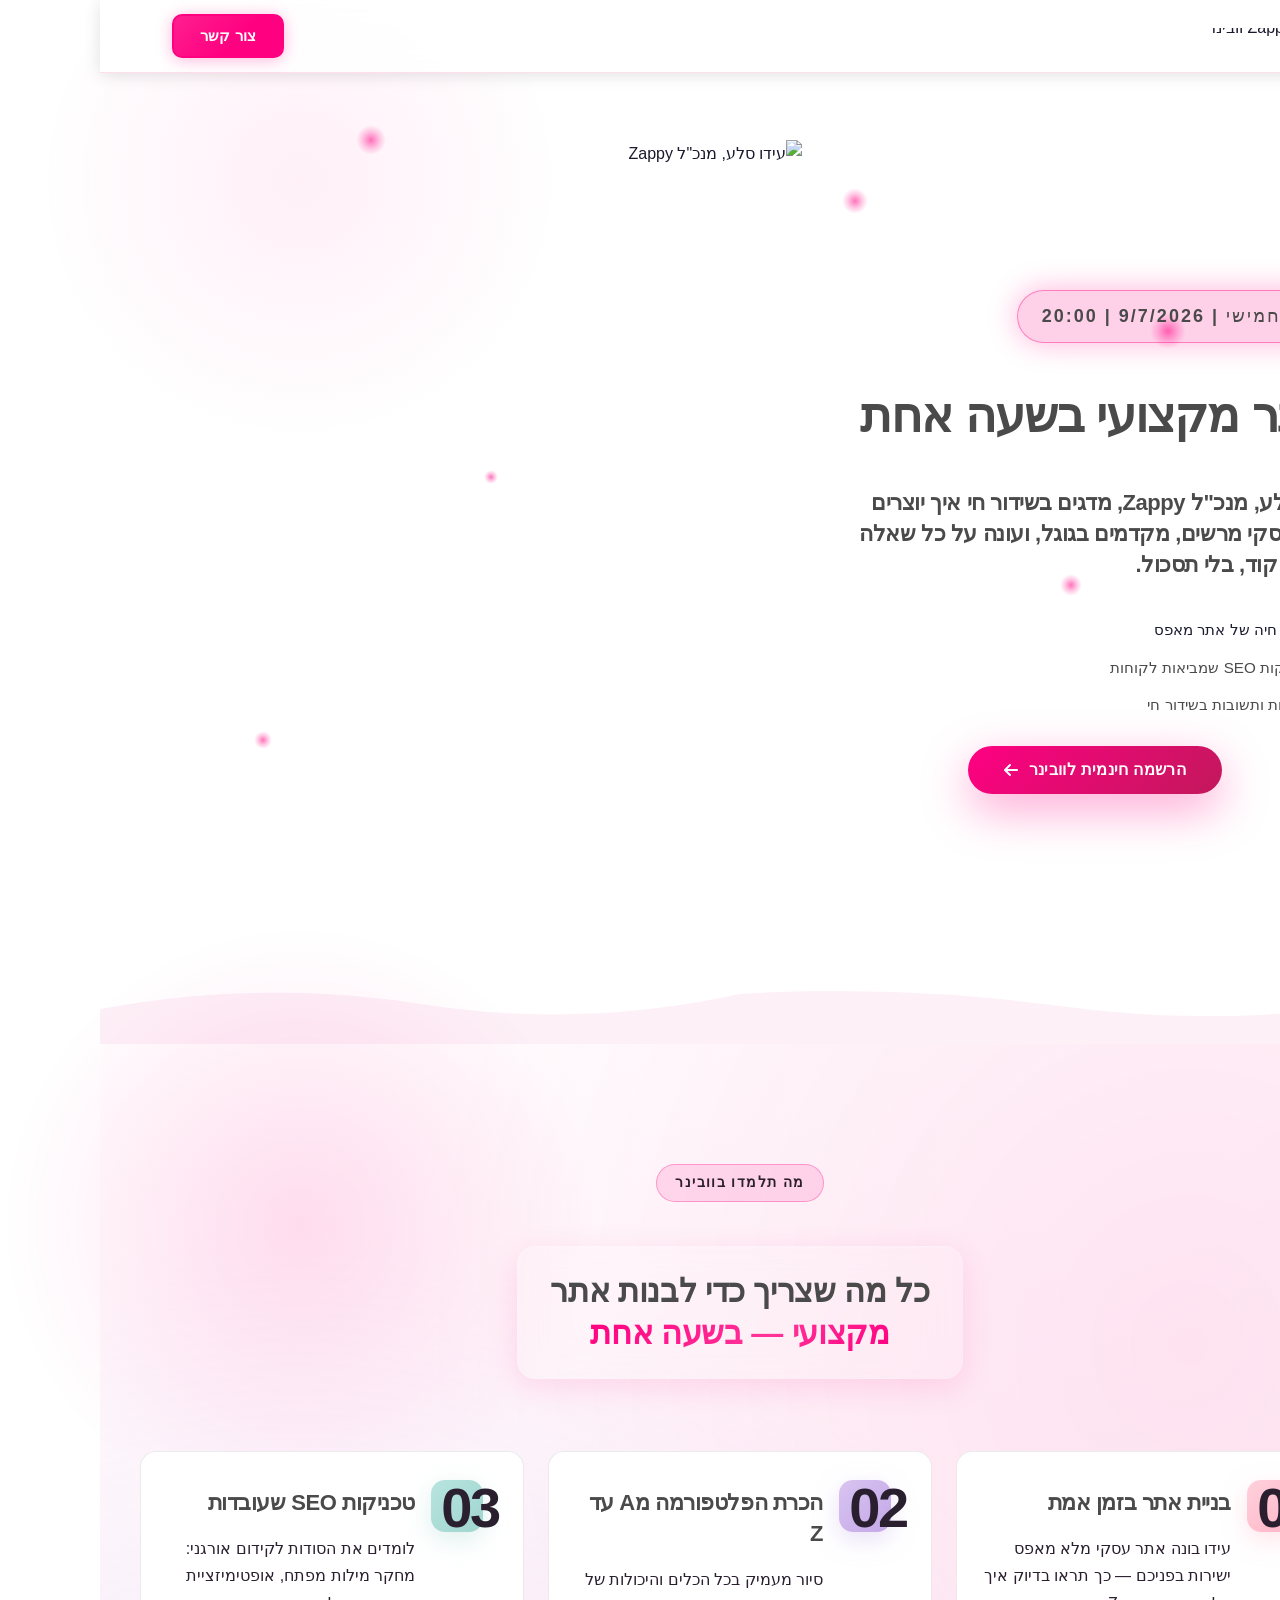
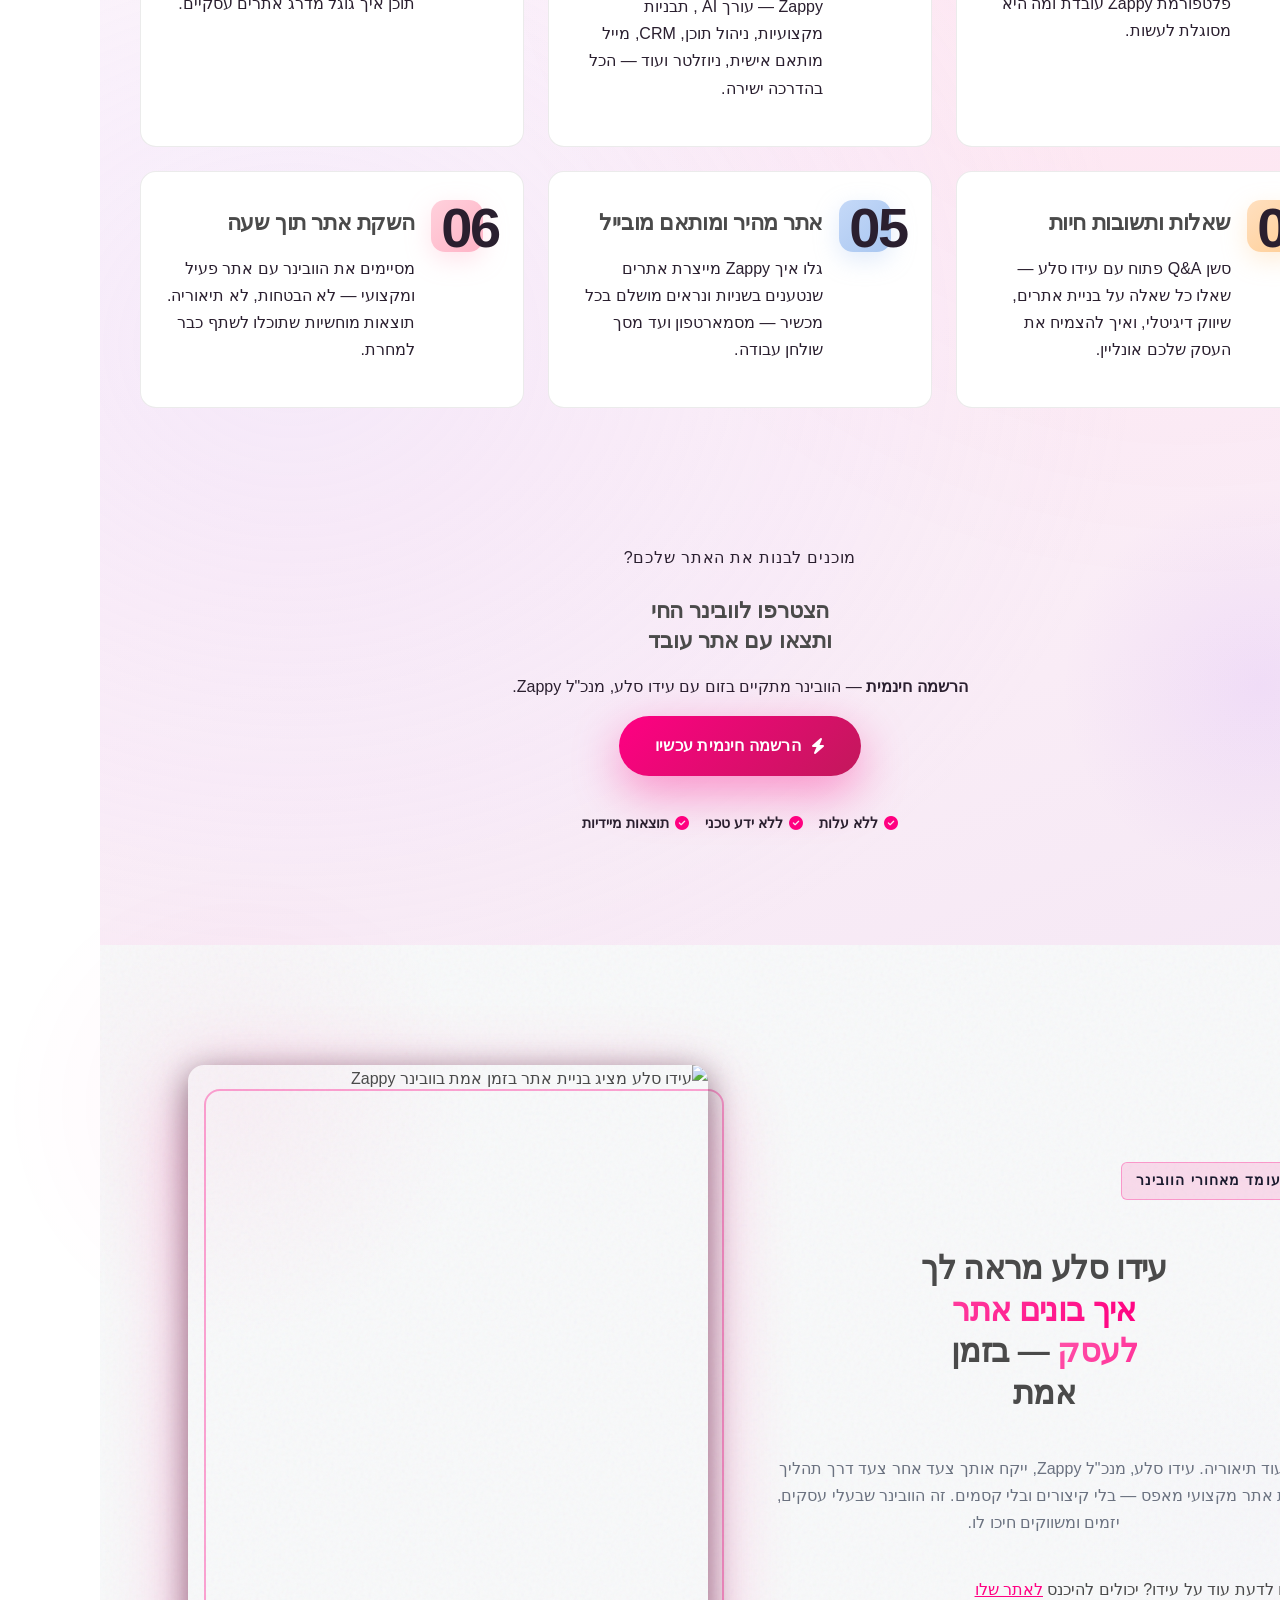
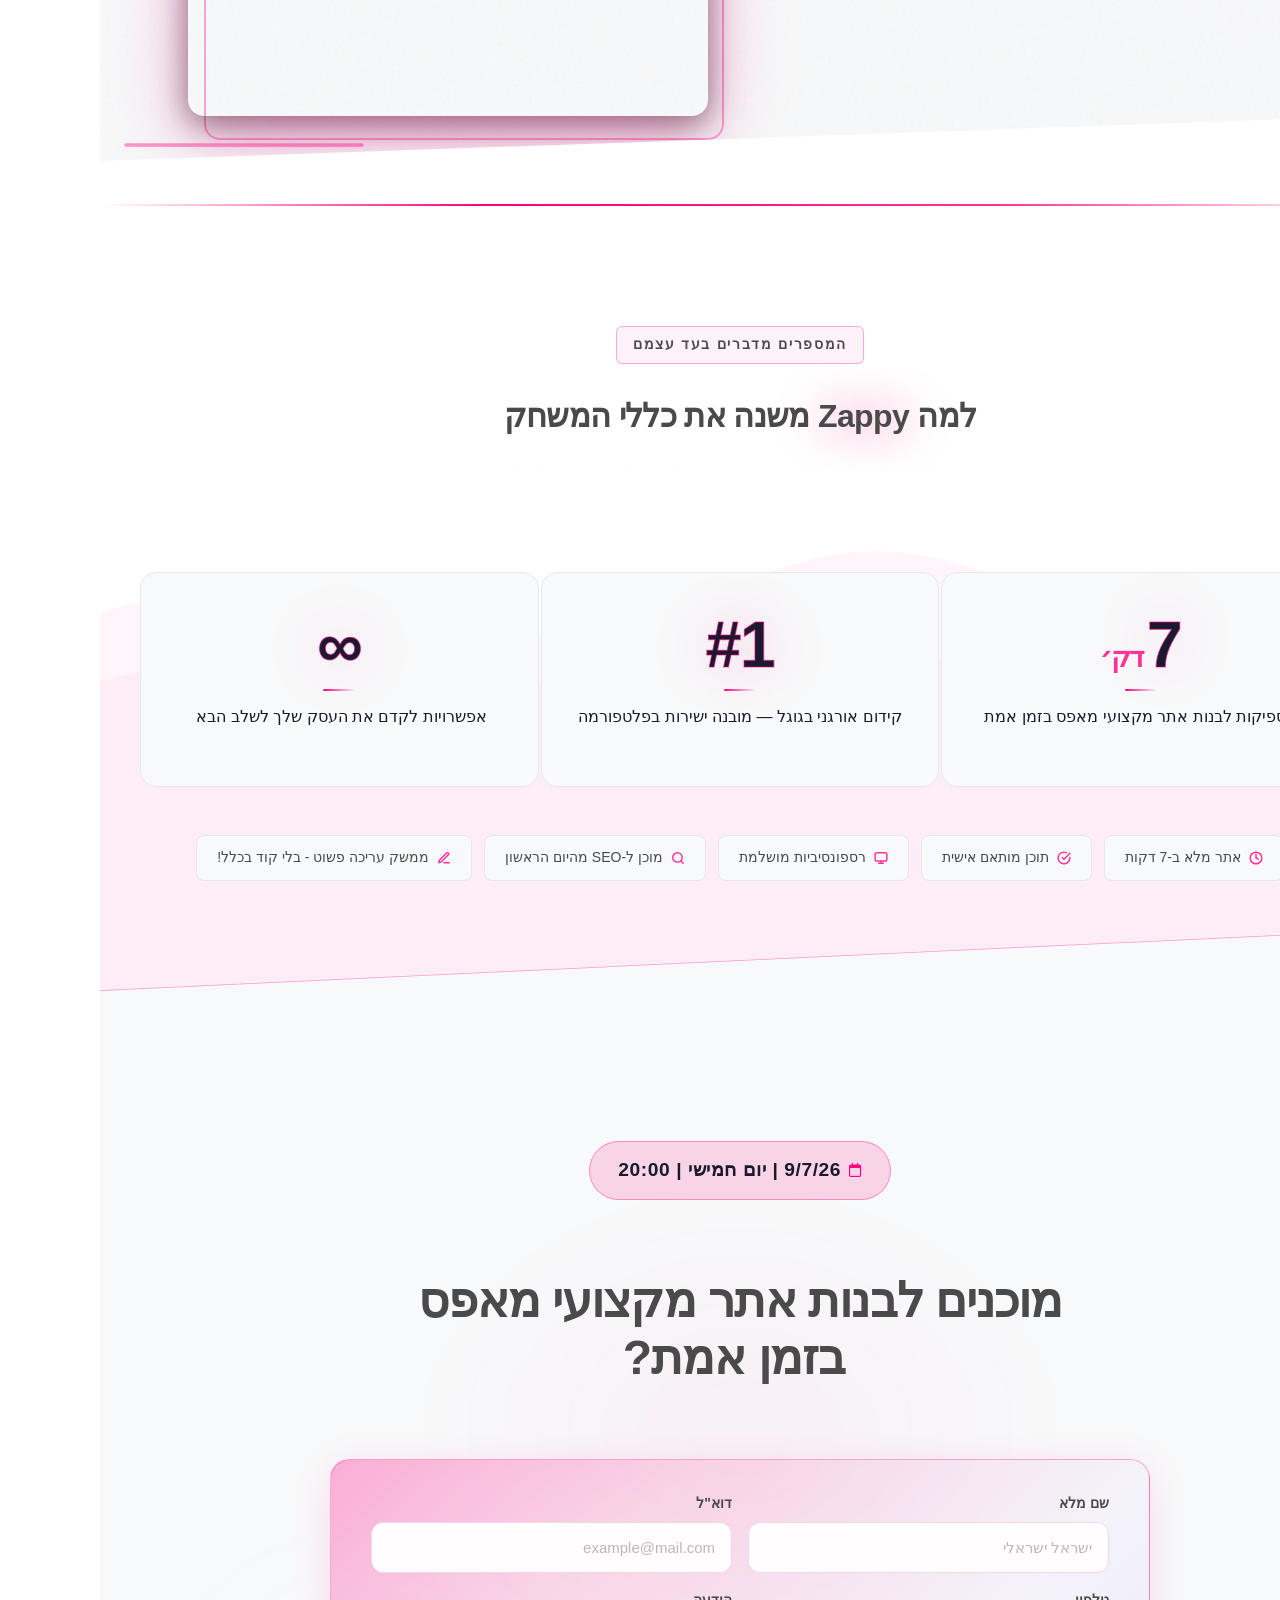
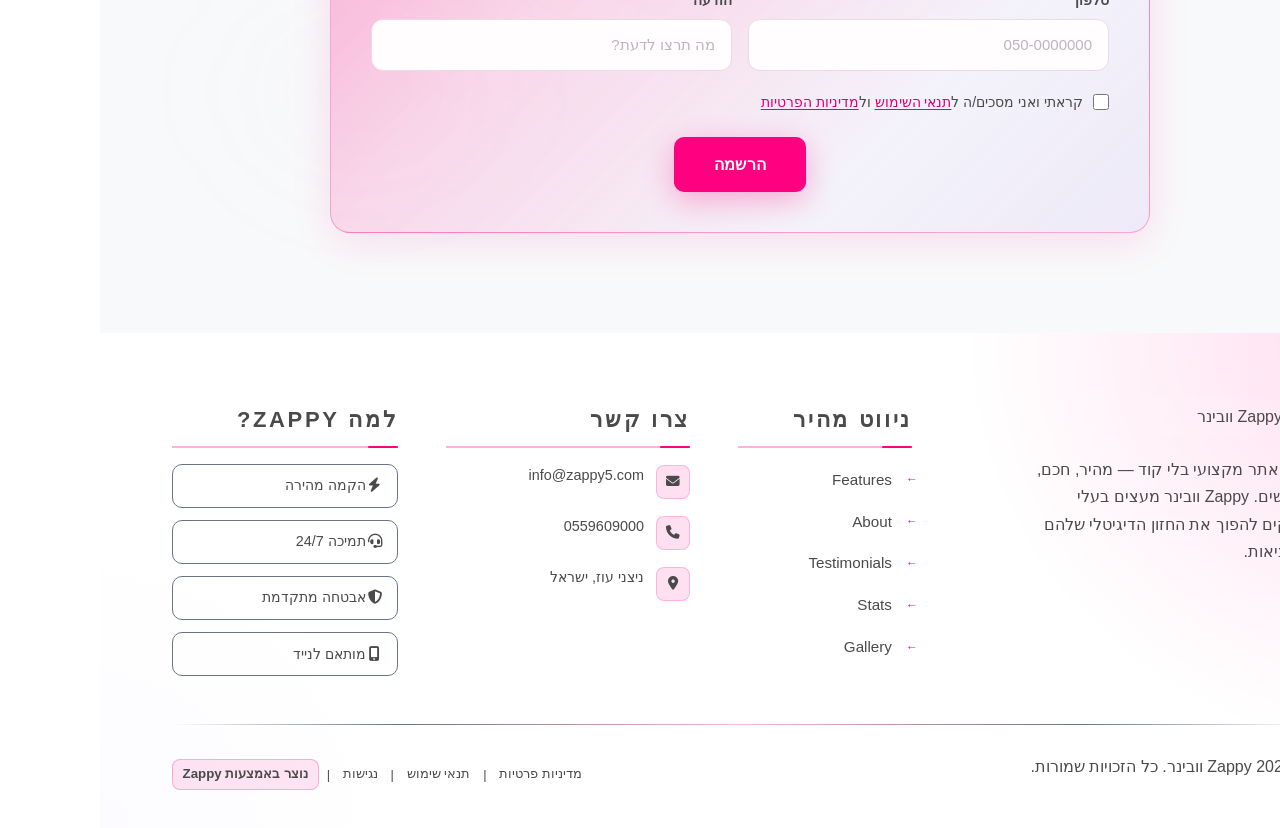
==== commit fa845d0c: "Background sync: Progressive GitHub Sync" ====
--- a/public/index.html
+++ b/public/index.html
@@ -1 +1 @@
-<!doctype html><html dir="rtl" lang="he"><head><meta charset="UTF-8"><meta content="width=device-width,initial-scale=1" name="viewport"><meta content="index, follow" name="robots"><title>איך לבנות אתר מקצועי מאפס — Zappy וובינר</title><meta content="Zappy is a website-building platform positioned as a game-changer for business owners. The webinar is hosted by Ido Sela, CEO of Zappy, and focuses on live webs" name="description"><meta content="איך לבנות אתר מקצועי מאפס, בניית אתר לבד, איך בונים אתר לבד, בניית אתרים, אתר לעסק" name="keywords"><link href="/assets/favicon.ico" rel="icon" type="image/x-icon"><link href="/assets/favicon-16x16.png" rel="icon" type="image/png" sizes="16x16"><link href="/assets/favicon-32x32.png" rel="icon" type="image/png" sizes="32x32"><link href="/assets/favicon-48x48.png" rel="icon" type="image/png" sizes="48x48"><link href="/assets/favicon-192x192.png" rel="icon" type="image/png" sizes="192x192"><link href="/assets/favicon-512x512.png" rel="icon" type="image/png" sizes="512x512"><link href="/assets/apple-touch-icon.png" rel="apple-touch-icon"><script>!function(){"use strict";var t="bb098b57-d74f-4514-b582-c1c3386ab24c",e="https://api.zappy5.com/api/analytics/track",a=18e5,n=2592e6,o=!0,i=!0,r=!0;var s=function(){var e="zappy_visitor_"+t,a=null;try{if(a=localStorage.getItem(e)){var o=JSON.parse(a),i=Date.now();if(i-o.created<n)return o.lastSeen=i,localStorage.setItem(e,JSON.stringify(o)),o.id}}catch(t){console.warn("Zappy Analytics: LocalStorage not available")}var r="zv_"+Date.now()+"_"+Math.random().toString(36).substr(2,9);try{localStorage.setItem(e,JSON.stringify({id:r,created:Date.now(),lastSeen:Date.now()}))}catch(t){}return r}(),c=function(){var e="zappy_session_"+t,n=null;try{if(n=sessionStorage.getItem(e)){var o=JSON.parse(n),i=Date.now();if(i-o.timestamp<a)return o.timestamp=i,sessionStorage.setItem(e,JSON.stringify(o)),o.id}}catch(t){console.warn("Zappy Analytics: SessionStorage not available")}var r="zs_"+Date.now()+"_"+Math.random().toString(36).substr(2,9);try{sessionStorage.setItem(e,JSON.stringify({id:r,timestamp:Date.now()}))}catch(t){}return r}();function l(a,n){n=n||{};var o={website_id:t,event_type:a,page_path:window.location.pathname,referrer:document.referrer||"direct",visitor_id:s,session_id:c,metadata:n};if(navigator.sendBeacon){var i=new Blob([JSON.stringify(o)],{type:"application/json"});navigator.sendBeacon(e,i)}else fetch(e,{method:"POST",headers:{"Content-Type":"application/json"},body:JSON.stringify(o),keepalive:!0}).catch(function(t){console.warn("Zappy Analytics: Failed to track event",t)})}o&&l("pageview",{title:document.title,url:window.location.href}),i&&document.addEventListener("click",function(t){var e=t.target;if("BUTTON"===e.tagName||e.closest("button")){var a="BUTTON"===e.tagName?e:e.closest("button");l("click",{element:"button",text:a.textContent.trim().substring(0,100),id:a.id||null,class:a.className||null})}else if("A"===e.tagName||e.closest("a")){var n="A"===e.tagName?e:e.closest("a");l("navigation",{element:"link",text:n.textContent.trim().substring(0,100),href:n.href,external:n.hostname!==window.location.hostname})}},!0),r&&document.addEventListener("submit",function(t){var e=t.target;l("form_submit",{form_id:e.id||null,form_name:e.name||null,form_action:e.action||null,form_method:e.method||"GET"})},!0);var d=Date.now();window.addEventListener("beforeunload",function(){l("page_unload",{time_on_page:Math.floor((Date.now()-d)/1e3),page_path:window.location.pathname})}),window.zappyAnalytics={track:l,getVisitorId:function(){return s},getSessionId:function(){return c}}}()</script><meta content="איך לבנות אתר מקצועי מאפס — Zappy וובינר" property="og:title"><meta content="Zappy is a website-building platform positioned as a game-changer for business owners. The webinar is hosted by Ido Sela, CEO of Zappy, and focuses on live webs" property="og:description"><meta content="https://webinar.zappy5.com/assets/business-general-service-upload-1781593551379-og.jpg" property="og:image"><meta content="summary_large_image" name="twitter:card"><meta content="איך לבנות אתר מקצועי מאפס — Zappy וובינר" name="twitter:title"><meta content="Zappy is a website-building platform positioned as a game-changer for business owners. The webinar is hosted by Ido Sela, CEO of Zappy, and focuses on live webs" name="twitter:description"><meta content="https://webinar.zappy5.com/assets/business-general-service-upload-1781593551379-og.jpg" name="twitter:image"><script type="application/ld+json">{"@context":"https://schema.org","@graph":[{"@type":"LocalBusiness","@id":"https://webinar.zappy5.com#organization","name":"Zappy וובינר","url":"https://webinar.zappy5.com","description":"Zappy is a website-building platform positioned as a game-changer for business owners. The webinar is hosted by Ido Sela, CEO of Zappy, and focuses on live website creation, platform onboarding, SEO techniques, and an open Q&A session. The brand uses a bold pink (#ff0083) and white color palette with dark gray accents, projecting a modern, energetic, and approachable tech identity aimed at empowering non-technical entrepreneurs to build professional websites quickly.","address":{"@type":"PostalAddress","streetAddress":"ניצני עוז, ישראל"},"contactPoint":[{"@type":"ContactPoint","contactType":"customer service","email":"info@zappy5.com","telephone":"0559609000"}]},{"@type":"WebSite","@id":"https://webinar.zappy5.com#website","url":"https://webinar.zappy5.com","name":"Zappy וובינר","publisher":{"@id":"https://webinar.zappy5.com#organization"}},{"@type":"ContactPage","@id":"https://webinar.zappy5.com#contactpage","url":"https://webinar.zappy5.com","name":"איך לבנות אתר מקצועי מאפס — Zappy וובינר","mainEntity":{"@id":"https://webinar.zappy5.com#organization"},"potentialAction":{"@type":"CommunicateAction","target":{"@type":"EntryPoint","urlTemplate":"https://webinar.zappy5.com/api/email/contact-form","actionPlatform":["http/method=POST"],"contentType":"application/json"},"instrument":[{"@type":"PropertyValue","name":"name","propertyID":"text","valueRequired":true,"description":"ישראל ישראלי"},{"@type":"PropertyValue","name":"email","propertyID":"email","valueRequired":true,"description":"example@mail.com"},{"@type":"PropertyValue","name":"phone","propertyID":"tel","valueRequired":true,"description":"050-0000000"},{"@type":"PropertyValue","name":"message","propertyID":"text","valueRequired":true,"description":"מה תרצו לדעת?"},{"@type":"PropertyValue","name":"privacy_consent","propertyID":"checkbox","valueRequired":true}]}}]}</script><meta content="https://webinar.zappy5.com" property="og:url"><meta content="website" property="og:type"><meta content="he_IL" property="og:locale"><link href="https://cdnjs.cloudflare.com/ajax/libs/font-awesome/6.4.0/css/all.min.css" rel="stylesheet"><style>.skip-link{position:absolute;top:0;left:0;transform:translateY(-200%);padding:12px 18px;background:var(--bg-dark,#1a1a1a);color:var(--text-light,#fff);font-weight:600;border-radius:0 0 8px 0;z-index:10000}.skip-link:focus{transform:none;outline:2px solid var(--ring,#fff);outline-offset:2px}:focus-visible{outline:2px solid var(--ring,currentColor);outline-offset:3px}</style><link href="/assets/favicon.ico" rel="icon" type="image/x-icon"><link href="/assets/favicon-16x16.png" rel="icon" type="image/png" sizes="16x16"><link href="/assets/favicon-32x32.png" rel="icon" type="image/png" sizes="32x32"><link href="/assets/favicon-48x48.png" rel="icon" type="image/png" sizes="48x48"><link href="/assets/favicon-192x192.png" rel="icon" type="image/png" sizes="192x192"><link href="/assets/favicon-512x512.png" rel="icon" type="image/png" sizes="512x512"><link href="/assets/apple-touch-icon.png" rel="apple-touch-icon"><link href="https://cdn.jsdelivr.net/npm/vanilla-cookieconsent@3/dist/cookieconsent.css" rel="stylesheet"><script src="https://cdn.jsdelivr.net/npm/vanilla-cookieconsent@3/dist/cookieconsent.umd.js"></script><script src="https://cdn.jsdelivr.net/gh/mickidum/acc_toolbar/acctoolbar/acctoolbar.min.js"></script><style data-zappy-section-v2-css="true">.index-hero-section{position:relative;overflow:visible;background-color:#2a1f2f;background-image:radial-gradient(ellipse at 80% 20%,rgba(255,0,131,.18) 0,transparent 55%),radial-gradient(ellipse at 10% 80%,rgba(217,199,255,.12) 0,transparent 50%),linear-gradient(160deg,#1a0a2e 0,#2a1f2f 60%,#3a1040 100%);color:var(--text-light);direction:rtl;padding:140px 24px 100px;font-family:Inter,Arial,sans-serif}.index-hero-section .index-hero-glow-orb{position:absolute;top:-80px;inset-inline-end:-60px;width:520px;height:520px;border-radius:50%;background:radial-gradient(circle,rgba(255,0,131,.22) 0,rgba(255,79,163,.08) 45%,transparent 70%);pointer-events:none;z-index:0}.index-hero-section .index-hero-container{position:relative;z-index:1;max-width:1200px;margin:0 auto;display:grid;grid-template-columns:1fr 1fr;gap:48px;align-items:center;direction:rtl}.index-hero-section .index-hero-text-col{position:relative;display:flex;flex-direction:column;align-items:flex-start;gap:20px;text-align:start}.index-hero-section .index-hero-label{display:inline-block;font-family:'Space Grotesk',Arial,sans-serif;font-size:.75rem;font-weight:700;letter-spacing:.1em;text-transform:uppercase;color:var(--primary);background:rgba(255,0,131,.12);border:1px solid rgba(255,0,131,.3);border-radius:100px;padding:6px 16px}.index-hero-section .index-hero-h1{font-family:'Space Grotesk',Arial,sans-serif;font-size:3rem;font-weight:800;line-height:1.15;letter-spacing:-.02em;color:var(--text-light);margin:0}.index-hero-section .index-hero-gradient-text{background:linear-gradient(135deg,#ff6ec7 0,#ff0080 60%,#c2185b 100%);-webkit-background-clip:text;-webkit-text-fill-color:transparent;background-clip:text}.index-hero-section .index-hero-subtitle{font-family:Inter,Arial,sans-serif;font-size:1.05rem;font-weight:400;line-height:1.75;color:rgba(255,253,254,.8);margin:0;max-width:520px}.index-hero-section .index-hero-bullets{list-style:none;padding:0;margin:0;display:flex;flex-direction:column;gap:12px}.index-hero-section .index-hero-bullets li{display:flex;flex-direction:row;align-items:center;gap:10px;font-family:Inter,Arial,sans-serif;font-size:.95rem;font-weight:500;color:var(--text-light);text-align:start}.index-hero-section .index-hero-bullet-icon{flex-shrink:0;display:flex;align-items:center;justify-content:center}.index-hero-section .index-hero-ctas{display:flex;flex-direction:row;flex-wrap:wrap;align-items:center;gap:16px;margin-top:8px}.index-hero-section .index-hero-btn-primary{display:inline-flex;align-items:center;gap:10px;background:linear-gradient(135deg,#ff0080 0,#c2185b 100%);color:#fff;font-family:'Space Grotesk',Arial,sans-serif;font-size:1rem;font-weight:700;letter-spacing:.02em;padding:16px 36px;border-radius:100px;text-decoration:none;border:none;cursor:pointer;box-shadow:0 16px 48px rgba(255,0,131,.35);transition:transform .3s cubic-bezier(.4,0,.2,1),box-shadow .3s cubic-bezier(.4,0,.2,1);white-space:nowrap}.index-hero-section .index-hero-btn-primary:hover{transform:translateY(-4px);box-shadow:0 24px 60px rgba(255,0,131,.5)}.index-hero-section .index-hero-btn-ghost{display:inline-flex;align-items:center;background:0 0;color:rgba(255,253,254,.85);font-family:Inter,Arial,sans-serif;font-size:.95rem;font-weight:600;text-decoration:underline;text-underline-offset:4px;text-decoration-color:rgba(255,79,163,0.5);padding:8px 4px;border:none;cursor:pointer;transition:color .25s ease;white-space:nowrap}.index-hero-section .index-hero-btn-ghost:hover{color:var(--secondary);text-decoration-color:var(--secondary)}.index-hero-section .index-hero-annotation{display:flex;flex-direction:row;align-items:flex-end;gap:4px;pointer-events:none;margin-top:-8px}.index-hero-section .index-hero-annotation-text{font-family:'Space Grotesk',Arial,sans-serif;font-size:.85rem;font-weight:700;color:var(--primary);transform:rotate(-3deg);display:inline-block;margin-bottom:6px}.index-hero-section .index-hero-image-col{position:relative;display:flex;align-items:center;justify-content:center}.index-hero-section .index-hero-image-frame{position:relative;width:100%;max-width:560px}.index-hero-section .index-hero-img{display:block;width:100%;height:auto;border-radius:20px;box-shadow:0 0 0 1px rgba(255,0,131,.15),0 24px 80px rgba(255,0,131,.25),0 8px 32px rgba(0,0,0,.5);transform:perspective(1000px) rotateY(4deg) rotateX(-2deg);transition:transform .4s cubic-bezier(.4,0,.2,1);object-fit:cover}.index-hero-section .index-hero-image-frame:hover .index-hero-img{transform:perspective(1000px) rotateY(1deg) rotateX(-1deg) translateY(-4px)}.index-hero-section .index-hero-badge{position:absolute;top:-18px;inset-inline-start:-20px;display:flex;flex-direction:row;align-items:center;gap:10px;background:rgba(26,10,46,.88);backdrop-filter:blur(12px);border:1px solid rgba(255,0,131,.3);border-radius:14px;padding:10px 16px;box-shadow:0 8px 32px rgba(0,0,0,.4);z-index:5}.index-hero-section .index-hero-badge-icon{font-size:1.4rem;color:var(--primary);line-height:1;animation:index-hero-pulse 2s ease-in-out infinite}.index-hero-section .index-hero-badge-text{display:flex;flex-direction:column;gap:1px;text-align:start}.index-hero-section .index-hero-badge-text strong{font-family:'Space Grotesk',Arial,sans-serif;font-size:.85rem;font-weight:700;color:var(--text-light);line-height:1.2}.index-hero-section .index-hero-badge-text small{font-family:Inter,Arial,sans-serif;font-size:.72rem;font-weight:500;color:rgba(255,253,254,.6);line-height:1.3}.index-hero-section .index-hero-participants{position:absolute;bottom:-18px;inset-inline-end:-16px;display:flex;flex-direction:row;align-items:center;gap:10px;background:rgba(26,10,46,.88);backdrop-filter:blur(12px);border:1px solid rgba(217,199,255,.2);border-radius:14px;padding:10px 16px;box-shadow:0 8px 32px rgba(0,0,0,.35);z-index:5;font-family:Inter,Arial,sans-serif;font-size:.82rem;font-weight:600;color:rgba(255,253,254,.85);white-space:nowrap}.index-hero-section .index-hero-avatars{display:flex;flex-direction:row}.index-hero-section .index-hero-avatar{width:28px;height:28px;border-radius:50%;display:flex;align-items:center;justify-content:center;font-size:.7rem;font-weight:700;color:#fff;border:2px solid rgba(26,10,46,.9);margin-inline-end:-8px;flex-shrink:0}.index-hero-section .index-hero-avatars .index-hero-avatar:last-child{margin-inline-end:0}@keyframes index-hero-pulse{0%,100%{opacity:1;transform:scale(1)}50%{opacity:.7;transform:scale(1.15)}}.index-hero-section .index-hero-divider-wrapper{position:absolute;bottom:0;left:0;width:100%;height:70px;pointer-events:none;z-index:5}.index-hero-section .index-hero-divider-wrapper svg{display:block;width:100%;height:100%}@media (max-width:900px){.index-hero-section .index-hero-container{grid-template-columns:1fr;gap:40px}.index-hero-section .index-hero-text-col{order:1}.index-hero-section .index-hero-image-col{order:2}.index-hero-section .index-hero-h1{font-size:2.4rem}}@media (max-width:768px){.index-hero-section{padding:100px 16px 90px}.index-hero-section .index-hero-container{padding:0;gap:32px}.index-hero-section .index-hero-h1{font-size:2rem}.index-hero-section .index-hero-subtitle{font-size:1rem}.index-hero-section .index-hero-ctas{flex-direction:column;align-items:flex-start;gap:12px}.index-hero-section .index-hero-btn-primary{width:100%;justify-content:center;padding:14px 24px}.index-hero-section .index-hero-badge{position:static;align-self:flex-start;margin-bottom:8px}.index-hero-section .index-hero-participants{position:static;align-self:flex-end;margin-top:8px}.index-hero-section .index-hero-image-frame{display:flex;flex-direction:column;align-items:center;gap:0}.index-hero-section .index-hero-img{transform:none;border-radius:16px}.index-hero-section .index-hero-glow-orb{width:280px;height:280px;top:-40px;inset-inline-end:-30px}.index-hero-section .index-hero-annotation{display:none}}.hero .hero-title,.hero h1,.hero-section h1,.hero-title,[class*=hero-] h1,[class~=hero] h1{font-size:48px!important;line-height:1.2!important}@media (max-width:1024px){.hero .hero-title,.hero h1,.hero-section h1,.hero-title,[class*=hero-] h1,[class~=hero] h1{font-size:36px!important}}@media (max-width:768px){.hero .hero-title,.hero h1,.hero-section h1,.hero-title,[class*=hero-] h1,[class~=hero] h1{font-size:28px!important}}</style><style data-zappy-section-v2-css="true">.index-features-section{position:relative;overflow:visible;background-color:#0d0118;background-image:radial-gradient(ellipse at 70% 20%,rgba(255,0,131,.18) 0,transparent 55%),radial-gradient(ellipse at 15% 80%,rgba(60,10,100,.45) 0,transparent 50%),linear-gradient(160deg,#0d0118 0,#1a0a2e 50%,#2d0a4e 100%);color:var(--text-light);padding:90px 16px 80px;direction:rtl}.index-features-section .index-features-orb{position:absolute;border-radius:50%;pointer-events:none;z-index:0}.index-features-section .index-features-orb:first-child{width:600px;height:600px;top:-120px;inset-inline-end:-100px;background:radial-gradient(circle,rgba(255,0,131,.12) 0,transparent 70%)}.index-features-section .index-features-orb--secondary{width:400px;height:400px;bottom:60px;inset-inline-start:-80px;background:radial-gradient(circle,rgba(169,92,255,.1) 0,transparent 70%)}.index-features-section .index-features-container{position:relative;z-index:1;max-width:1200px;margin:0 auto}.index-features-section .index-features-header{text-align:center;margin-bottom:56px;max-width:720px;margin-inline:auto;margin-bottom:56px}.index-features-section .index-features-eyebrow{display:inline-block;font-family:Inter,Arial,sans-serif;font-size:.875rem;font-weight:700;letter-spacing:.1em;text-transform:uppercase;color:var(--primary);background:rgba(255,0,131,.12);border:1px solid rgba(255,0,131,.3);border-radius:100px;padding:6px 18px;margin-bottom:20px}.index-features-section .index-features-title{font-family:'Space Grotesk',Arial,sans-serif;font-size:2rem;font-weight:700;line-height:1.2;color:var(--text-light);margin:0 0 16px;letter-spacing:-.01em}.index-features-section .index-features-title-highlight{background:linear-gradient(135deg,#ff0080 0,#f39 60%,#ff0080 100%);-webkit-background-clip:text;-webkit-text-fill-color:transparent;background-clip:text}.index-features-section .index-features-subtitle{font-family:Inter,Arial,sans-serif;font-size:1rem;line-height:1.7;color:rgba(255,253,254,.7);margin:0;text-align:center}.index-features-section .index-features-grid{display:grid;grid-template-columns:1fr;gap:20px;margin-bottom:64px;direction:rtl}.index-features-section .index-features-card{background:#fff;backdrop-filter:none;-webkit-backdrop-filter:blur(12px);border-radius:16px;border:1px solid rgba(0,0,0,.08);padding:28px 24px;position:relative;transition:border-color .3s ease,box-shadow .3s ease,transform .3s ease;overflow:hidden}.index-features-section .index-features-card::before{content:'';position:absolute;inset:0;border-radius:16px;background:linear-gradient(135deg,rgba(255,0,131,.05) 0,transparent 60%);opacity:0;transition:opacity .3s ease;pointer-events:none}.index-features-section .index-features-card:hover{border-color:rgba(255,0,131,.5);box-shadow:0 0 40px rgba(255,0,131,.2),0 16px 48px rgba(0,0,0,.3);transform:translateY(-4px)}.index-features-section .index-features-card:hover::before{opacity:1}.index-features-section .index-features-card-inner{position:relative;z-index:1;display:flex;flex-direction:row;align-items:flex-start;gap:16px}.index-features-section .index-features-number{position:absolute;top:0;inset-inline-start:0;font-family:'Space Grotesk',Arial,sans-serif;font-size:3.5rem;font-weight:800;line-height:1;color:rgba(255,0,131,.08);pointer-events:none;user-select:none;letter-spacing:-.04em}.index-features-section .index-features-icon-wrap{flex-shrink:0;width:52px;height:52px;border-radius:14px;display:flex;align-items:center;justify-content:center;color:#fff}.index-features-section .index-features-icon-wrap--pink{background:linear-gradient(135deg,#ffd1dc 0,#ffb3c6 100%);box-shadow:0 8px 24px rgba(255,179,198,.35)}.index-features-section .index-features-icon-wrap--purple{background:linear-gradient(135deg,#d8c4f0 0,#c4a8e8 100%);box-shadow:0 8px 24px rgba(196,168,232,.35)}.index-features-section .index-features-icon-wrap--teal{background:linear-gradient(135deg,#b8e4de 0,#a0d5cf 100%);box-shadow:0 8px 24px rgba(160,213,207,.35)}.index-features-section .index-features-icon-wrap--orange{background:linear-gradient(135deg,#ffe0c0 0,#ffcd94 100%);box-shadow:0 8px 24px rgba(255,205,148,.35)}.index-features-section .index-features-icon-wrap--blue{background:linear-gradient(135deg,#c5d9f8 0,#a8c6f0 100%);box-shadow:0 8px 24px rgba(168,198,240,.35)}.index-features-section .index-features-card-content{flex:1;min-width:0}.index-features-section .index-features-card-title{font-family:'Space Grotesk',Arial,sans-serif;font-size:1.125rem;font-weight:700;line-height:1.3;color:var(--text-light);margin:0 0 8px;text-align:right}.index-features-section .index-features-card-desc{font-family:Inter,Arial,sans-serif;font-size:.9rem;line-height:1.7;color:rgba(255,253,254,.65);margin:0;text-align:right}.index-features-section .index-features-bottom{display:flex;flex-direction:column;gap:40px;align-items:center}.index-features-section .index-features-image-wrap{position:relative;width:100%;max-width:560px;border-radius:20px;overflow:hidden;flex-shrink:0}.index-features-section .index-features-image-wrap img{width:100%;height:auto;display:block;border-radius:20px;border:1px solid rgba(255,0,131,.2);object-fit:cover}.index-features-section .index-features-image-glow{position:absolute;inset:0;border-radius:20px;box-shadow:inset 0 0 60px rgba(255,0,131,.15);pointer-events:none}.index-features-section .index-features-cta-wrap{text-align:center;width:100%;max-width:560px}.index-features-section .index-features-cta-label{font-family:Inter,Arial,sans-serif;font-size:.875rem;font-weight:600;color:var(--primary);letter-spacing:.05em;text-transform:uppercase;margin:0 0 12px}.index-features-section .index-features-cta-heading{font-family:'Space Grotesk',Arial,sans-serif;font-size:1.625rem;font-weight:700;line-height:1.25;color:var(--text-light);margin:0 0 16px;letter-spacing:-.01em}.index-features-section .index-features-cta-text{font-family:Inter,Arial,sans-serif;font-size:.95rem;line-height:1.7;color:rgba(255,253,254,.65);margin:0 0 28px}.index-features-section .btn-pill.index-features-cta-btn{display:inline-flex;align-items:center;gap:10px;border-radius:100px;padding:16px 36px;background:linear-gradient(135deg,#ff0080 0,#c2185b 100%);color:#fff;font-family:'Space Grotesk',Arial,sans-serif;font-weight:700;font-size:1rem;border:none;text-decoration:none;cursor:pointer;box-shadow:0 16px 48px rgba(255,0,131,.4);transition:box-shadow .3s ease,transform .3s ease;letter-spacing:.01em}.index-features-section .btn-pill.index-features-cta-btn:hover{box-shadow:0 20px 60px rgba(255,0,131,.6);transform:translateY(-2px)}.index-features-section .index-features-cta-trust{display:flex;flex-direction:row;flex-wrap:wrap;gap:16px;margin-top:20px;justify-content:flex-end}.index-features-section .index-features-cta-trust span{display:flex;flex-direction:row;align-items:center;gap:6px;font-family:Inter,Arial,sans-serif;font-size:.875rem;font-weight:600;color:rgba(255,253,254,.75)}.index-features-section .index-features-cta-trust span i{color:var(--primary);font-size:.875rem}@media (min-width:768px){.index-features-section{padding:100px 40px 90px}.index-features-section .index-features-title{font-size:2.75rem}.index-features-section .index-features-grid{grid-template-columns:1fr 1fr;gap:24px}.index-features-section .index-features-card-title{font-size:1.25rem}.index-features-section .index-features-bottom{flex-direction:row;gap:56px;align-items:center;justify-content:space-between}.index-features-section .index-features-image-wrap{max-width:480px;width:45%}.index-features-section .index-features-cta-wrap{max-width:none;flex:1}.index-features-section .index-features-cta-heading{font-size:2rem}}@media (min-width:1024px){.index-features-section{padding:110px 60px 100px}.index-features-section .index-features-title{font-size:3rem}.index-features-section .index-features-grid{gap:28px}.index-features-section .index-features-bottom{gap:72px}.index-features-section .index-features-image-wrap{max-width:520px}}@media (max-width:767px){.index-features-section .index-features-grid{grid-template-columns:1fr!important}.index-features-section .index-features-bottom{flex-direction:column!important}.index-features-section .index-features-cta-trust{justify-content:center}.index-features-section .index-features-cta-wrap{text-align:center}.index-features-section .index-features-cta-heading,.index-features-section .index-features-cta-label,.index-features-section .index-features-cta-text{text-align:center}.index-features-section .index-features-cta-trust{justify-content:center}.index-features-section .index-features-card-inner{flex-direction:column;gap:12px}.index-features-section .index-features-number{font-size:2.5rem}.index-features-section .index-features-orb:first-child{width:300px;height:300px;top:-60px;inset-inline-end:-60px}.index-features-section .index-features-orb--secondary{width:200px;height:200px}}</style><script>!function(e,t,n,c,o,a,f){e.fbq||(o=e.fbq=function(){o.callMethod?o.callMethod.apply(o,arguments):o.queue.push(arguments)},e._fbq||(e._fbq=o),o.push=o,o.loaded=!0,o.version="2.0",o.queue=[],(a=t.createElement(n)).async=!0,a.src="https://connect.facebook.net/en_US/fbevents.js",(f=t.getElementsByTagName(n)[0]).parentNode.insertBefore(a,f))}(window,document,"script"),fbq("init","2782095785329103"),fbq("track","PageView")</script><link href="/styles.css" rel="stylesheet"><script>window.ZAPPY_WEBSITE_ID="bb098b57-d74f-4514-b582-c1c3386ab24c",window.ZAPPY_API_BASE="https://api.zappy5.com"</script><style id="zappy-dropdown-submenu-styles">#navMenu li:has(.sub-menu),.nav-menu li:has(.sub-menu),.navbar li:has(.sub-menu),nav li:has(.sub-menu){position:relative}#navMenu .sub-menu,.nav-menu .sub-menu,.navbar .sub-menu,nav .sub-menu{display:block!important;position:absolute!important;top:100%;left:0;min-width:220px;background:#fff;border-radius:8px;box-shadow:0 8px 25px rgba(0,0,0,.15);padding:8px 0;opacity:0;visibility:hidden;transform:translateY(10px);transition:all .3s ease;z-index:1000;list-style:none;pointer-events:none}#navMenu li:hover>.sub-menu,.nav-menu li:hover>.sub-menu,.navbar li:hover>.sub-menu,nav li:hover>.sub-menu{opacity:1!important;visibility:visible!important;transform:translateY(0)!important;pointer-events:auto!important}.sub-menu li{list-style:none;margin:0;padding:0}.sub-menu a{display:block!important;padding:10px 16px!important;color:var(--text-dark,#333)!important;font-weight:500;text-decoration:none;white-space:nowrap;transition:background-color .2s}.sub-menu .zappy-nav-child>a{padding-left:28px!important;font-size:.9em!important;opacity:.85!important}[dir=rtl] .sub-menu .zappy-nav-child>a,html[lang=ar] .sub-menu .zappy-nav-child>a,html[lang=he] .sub-menu .zappy-nav-child>a{padding-left:10px!important;padding-right:28px!important}.sub-menu .zappy-nav-parent>a{font-weight:600!important}.sub-menu a:hover{background-color:#f5f5f5}[dir=rtl] .nav-menu .sub-menu,[dir=rtl] .navbar .sub-menu,[dir=rtl] nav .sub-menu,html[lang=ar] .nav-menu .sub-menu,html[lang=ar] .navbar .sub-menu,html[lang=ar] nav .sub-menu,html[lang=he] .nav-menu .sub-menu,html[lang=he] .navbar .sub-menu,html[lang=he] nav .sub-menu{left:auto!important;right:0!important}.sub-menu:empty,.sub-menu:not(:has(li)):not(:has(> a)),.sub-menu:not(:has(li:not(.zappy-hidden-menu-item))):not(:has(> a)){display:none!important;opacity:0!important;visibility:hidden!important;pointer-events:none!important}li:has(.menu-group-title):hover>.sub-menu{opacity:1!important;visibility:visible!important;transform:translateY(0)!important;pointer-events:auto!important}#navMenu>li>.menu-group-title,.nav-menu>li>.menu-group-title{display:inline-block;padding:.5rem 1rem;cursor:default;user-select:none}@media (max-width:768px){#navMenu .sub-menu,.nav-menu .sub-menu,.navbar .sub-menu,nav .sub-menu{position:static!important;transform:none!important;box-shadow:none!important;background:0 0!important;max-height:0;overflow:hidden;opacity:0;visibility:hidden;transition:max-height .3s ease,opacity .3s ease;padding:0!important;border-radius:0!important}#navMenu .sub-menu.mobile-expanded,.nav-menu .sub-menu.mobile-expanded,.navbar .sub-menu.mobile-expanded{max-height:none!important;overflow-y:visible!important;opacity:1!important;visibility:visible!important;padding:8px 0 8px 16px!important}[dir=rtl] .sub-menu.mobile-expanded,html[lang=he] .sub-menu.mobile-expanded{padding:8px 16px 8px 0!important}#navMenu li:hover>.sub-menu,.nav-menu li:hover>.sub-menu,.navbar li:hover>.sub-menu,nav li:hover>.sub-menu{opacity:0;visibility:hidden;pointer-events:none}#navMenu li>.sub-menu.mobile-expanded,.nav-menu li>.sub-menu.mobile-expanded,.navbar li>.sub-menu.mobile-expanded,nav li>.sub-menu.mobile-expanded{opacity:1!important;visibility:visible!important;pointer-events:auto!important}#navMenu li:has(.sub-menu),.nav-menu li:has(.sub-menu),.navbar li:has(.sub-menu),nav li:has(.sub-menu){display:flex!important;flex-wrap:wrap!important;align-items:center!important;position:relative!important;min-height:44px!important}#navMenu li:has(.sub-menu)>a,.nav-menu li:has(.sub-menu)>a,.navbar li:has(.sub-menu)>a,nav li:has(.sub-menu)>a{flex:1!important;min-width:0!important}#navMenu li:has(.sub-menu)>.menu-group-title,.nav-menu li:has(.sub-menu)>.menu-group-title,.navbar li:has(.sub-menu)>.menu-group-title,nav li:has(.sub-menu)>.menu-group-title{flex:1!important;min-width:0!important;padding:0!important;line-height:inherit!important}#navMenu li:has(.sub-menu)>.sub-menu,.nav-menu li:has(.sub-menu)>.sub-menu,.navbar li:has(.sub-menu)>.sub-menu,nav li:has(.sub-menu)>.sub-menu{flex-basis:100%!important;width:100%!important}#navMenu li:has(.sub-menu)>a [class*=arrow],#navMenu li:has(.sub-menu)>a [class*=chevron],.nav-menu li:has(.sub-menu)>a .fa-angle-down,.nav-menu li:has(.sub-menu)>a .fa-chevron-down,.nav-menu li:has(.sub-menu)>a [class*=arrow],.nav-menu li:has(.sub-menu)>a [class*=chevron],nav li:has(.sub-menu)>a [class*=arrow],nav li:has(.sub-menu)>a [class*=chevron]{display:none!important;visibility:hidden!important}.mobile-submenu-toggle{display:flex!important;align-items:center!important;justify-content:center!important;width:44px!important;height:auto!important;background:0 0!important;border:none!important;cursor:pointer!important;color:var(--text-light)!important;position:static!important;flex-shrink:0!important;align-self:stretch!important;z-index:2!important;padding:0!important;margin:0!important}.mobile-submenu-toggle::after{content:''!important;width:0!important;height:0!important;border-left:6px solid transparent!important;border-right:6px solid transparent!important;border-top:7px solid currentColor!important;transition:transform .3s ease!important}.mobile-submenu-toggle.expanded::after{transform:rotate(180deg)!important}.sub-menu a{padding:10px 0!important;display:block!important;color:var(--text-light)!important;white-space:normal!important}.sub-menu .zappy-nav-child>a{padding-left:28px!important;font-size:.9em!important;opacity:.85!important}[dir=rtl] .sub-menu .zappy-nav-child>a,html[lang=ar] .sub-menu .zappy-nav-child>a,html[lang=he] .sub-menu .zappy-nav-child>a{padding-left:0!important;padding-right:28px!important}.sub-menu .zappy-nav-parent>a{font-weight:600!important}#navMenu.active,.nav-menu.active{max-width:100vw!important;overflow-x:hidden!important;box-sizing:border-box!important}.navbar .sub-menu li a,.zappy-products-dropdown .sub-menu a,nav.navbar .sub-menu li a{color:var(--text-light)!important}}@media (min-width:769px){.mobile-submenu-toggle{display:none!important}}</style><style id="zappy-widget-visibility">html[dir=rtl] .whatsapp-float{right:20px!important;left:auto!important}html:not([dir]) .whatsapp-float,html[dir=ltr] .whatsapp-float{left:20px!important;right:auto!important}html[dir=rtl] #mic-access-tool-general-button,html[dir=rtl] #mic-init-access-tool #mic-access-tool-general-button,html[dir=rtl] #mic-init-access-tool .mic-access-tool-general-button,html[dir=rtl] ._access-icon,html[dir=rtl] .mic-access-tool-general-button{left:20px!important;right:auto!important}html:not([dir]) #mic-access-tool-general-button,html:not([dir]) #mic-init-access-tool #mic-access-tool-general-button,html:not([dir]) #mic-init-access-tool .mic-access-tool-general-button,html:not([dir]) ._access-icon,html:not([dir]) .mic-access-tool-general-button,html[dir=ltr] #mic-access-tool-general-button,html[dir=ltr] #mic-init-access-tool #mic-access-tool-general-button,html[dir=ltr] #mic-init-access-tool .mic-access-tool-general-button,html[dir=ltr] ._access-icon,html[dir=ltr] .mic-access-tool-general-button{right:20px!important;left:auto!important}@media (max-width:768px){.whatsapp-float{display:flex!important}}@media (min-width:769px){.whatsapp-float{display:flex!important}}@media (max-width:768px){#mic-access-tool-general-button,#mic-init-access-tool #mic-access-tool-general-button,#mic-init-access-tool .mic-access-tool-general-button,._access-icon,.mic-access-tool-general-button{display:flex!important;visibility:visible!important;opacity:1!important;pointer-events:auto!important}#mic-access-tool-box.opened-mic-access-tool,#mic-init-access-tool #mic-access-tool-box.opened-mic-access-tool,.mic-access-tool-box.opened-mic-access-tool{visibility:visible!important;opacity:1!important;pointer-events:auto!important}}@media (min-width:769px){#mic-access-tool-general-button,#mic-init-access-tool #mic-access-tool-general-button,#mic-init-access-tool .mic-access-tool-general-button,._access-icon,.mic-access-tool-general-button{display:flex!important;visibility:visible!important;opacity:1!important;pointer-events:auto!important}#mic-access-tool-box.opened-mic-access-tool,#mic-init-access-tool #mic-access-tool-box.opened-mic-access-tool,.mic-access-tool-box.opened-mic-access-tool{visibility:visible!important;opacity:1!important;pointer-events:auto!important}}</style></head><body><a href="#main" class="skip-link">דלג לתוכן הראשי</a><nav class="navbar" dir="rtl"><button class="mobile-toggle" aria-label="Menu" id="mobileToggle"><svg viewBox="0 0 24 24" fill="none" height="24" width="24" class="hamburger-icon"><path d="M3 12h18M3 6h18M3 18h18" stroke="currentColor" stroke-linecap="round" stroke-width="2"></path></svg> <svg viewBox="0 0 24 24" fill="none" height="24" width="24" style="display:none" class="close-icon"><path d="M18 6L6 18M6 6l12 12" stroke="currentColor" stroke-linecap="round" stroke-width="2"></path></svg></button> <button class="phone-header-btn" aria-label="Call" data-phone="0559609000"><svg viewBox="0 0 24 24" fill="currentColor" height="20" width="20"><path d="M22 16.92v3a2 2 0 0 1-2.18 2 19.79 19.79 0 0 1-8.63-3.07 19.5 19.5 0 0 1-6-6 19.79 19.79 0 0 1-3.07-8.67A2 2 0 0 1 4.11 2h3a2 2 0 0 1 2 1.72 12.84 12.84 0 0 0 .7 2.81 2 2 0 0 1-.45 2.11L8.09 9.91a16 16 0 0 0 6 6l1.27-1.27a2 2 0 0 1 2.11-.45 12.84 12.84 0 0 0 2.81.7A2 2 0 0 1 22 16.92z"></path></svg></button><div class="nav-container" style="flex-direction:row"><div class="nav-right-group"><div class="nav-brand"><a href="/" class="logo-link"><img alt="Zappy וובינר" src="/assets/zappy-web-development-platform-saas-logo-1779359776331-u5yz14.webp?v=1779359776576-lijl5o" class="logo"></a></div></div><div class="nav-cta-container"><a href="#cta" class="nav-cta-btn">צור קשר</a></div></div></nav><script>window.addEventListener("load",function(){const e=document.querySelector(".navbar, nav, header");if(!e)return void console.log("[Navbar] Navbar element not found");let t=document.getElementById("mobileToggle")||document.querySelector(".mobile-toggle")||document.querySelector(".hamburger")||document.querySelector(".hamburger-menu")||document.querySelector(".menu-toggle")||document.querySelector(".burger-menu")||document.querySelector('[aria-label="Menu"]')||document.querySelector('[aria-label="תפריט"]');const n=document.querySelector(".phone-header-btn"),o=window.getComputedStyle(e);let r=o.backgroundColor;if(console.log("[Navbar] Initial navbar background:",r),"transparent"===r||"rgba(0, 0, 0, 0)"===r||r.startsWith("rgba")&&r.includes(", 0)")){const e=o.backgroundImage;if(e&&"none"!==e)console.log("[Navbar] Navbar has background image/gradient, using dark text"),r="rgb(240, 240, 240)";else{const e=window.getComputedStyle(document.body).backgroundColor;console.log("[Navbar] Navbar transparent, using body background:",e),r=e}}const a=r.match(/\d+/g);if(a&&a.length>=3){const e=(.299*parseInt(a[0])+.587*parseInt(a[1])+.114*parseInt(a[2]))/255;console.log("[Navbar] Mobile button colors preserved from Claude CSS (luminance:",e.toFixed(2)+")");const o=document.createElement("style");o.id="zappy-mobile-nav-fix";document.documentElement.lang;document.documentElement.dir,o.textContent='\n        /* Hide mobile buttons on desktop, show only on mobile */\n        @media (min-width: 769px) {\n          .mobile-toggle,\n          .phone-header-btn {\n            display: none !important;\n          }\n        }\n        \n        /* Show and position mobile buttons correctly on mobile */\n        @media (max-width: 768px) {\n          .navbar,\n          nav.navbar {\n            min-height: 70px !important;\n          }\n\n          .mobile-toggle,\n          .phone-header-btn {\n            position: absolute !important;\n            top: 0 !important;\n            bottom: 0 !important;\n            margin-top: auto !important;\n            margin-bottom: auto !important;\n            transform: none !important;\n            z-index: 1001 !important;\n            display: flex !important;\n            align-items: center !important;\n            justify-content: center !important;\n            width: 36px !important;\n            height: 36px !important;\n            border-radius: 50% !important;\n            border: none !important;\n            cursor: pointer !important;\n            padding: 6px !important;\n            background: none !important;\n            color: var(--nav-text, var(--text-light)) !important;\n            touch-action: manipulation !important;\n            -webkit-tap-highlight-color: transparent !important;\n          }\n\n          html[data-zappy-site-type="ecommerce"] .phone-header-btn,\n          body[data-zappy-site-type="ecommerce"] .phone-header-btn,\n          html[data-zappy-site-type="ecommerce"] header .phone-header-btn,\n          html[data-zappy-site-type="ecommerce"] nav .phone-header-btn {\n            display: none !important;\n            visibility: hidden !important;\n            width: 0 !important;\n            height: 0 !important;\n            min-width: 0 !important;\n            overflow: hidden !important;\n          }\n          \n          /* LTR positioning (default): hamburger LEFT, phone RIGHT */\n          html:not([dir="rtl"]):not([lang="he"]):not([lang="ar"]) .mobile-toggle,\n          html[dir="ltr"] .mobile-toggle {\n            left: 12px !important;\n            right: auto !important;\n          }\n          html:not([dir="rtl"]):not([lang="he"]):not([lang="ar"]) .phone-header-btn,\n          html[dir="ltr"] .phone-header-btn {\n            right: 12px !important;\n            left: auto !important;\n          }\n          \n          /* RTL positioning: hamburger RIGHT, phone LEFT */\n          html[dir="rtl"] .mobile-toggle,\n          html[lang="he"] .mobile-toggle,\n          html[lang="ar"] .mobile-toggle {\n            right: 12px !important;\n            left: auto !important;\n          }\n          html[dir="rtl"] .phone-header-btn,\n          html[lang="he"] .phone-header-btn,\n          html[lang="ar"] .phone-header-btn {\n            left: 12px !important;\n            right: auto !important;\n          }\n          \n          /* CRITICAL: Ensure nav-container has min-height on mobile */\n          /* All children are positioned absolutely/fixed on mobile, so height:auto collapses to 0 */\n          .nav-container {\n            min-height: 70px !important;\n            position: relative !important;\n          }\n          \n          /* Ensure SVG icons are properly sized and inherit color */\n          .mobile-toggle svg,\n          .phone-header-btn svg {\n            width: 24px !important;\n            height: 24px !important;\n            /* Don\'t force display - let JavaScript control hamburger/close toggle */\n          }\n          \n          /* Reset nav-cta-container on mobile - remove desktop box-shadow/padding */\n          /* that creates a visible ghost box when CTA button is hidden */\n          .nav-cta-container {\n            box-shadow: none !important;\n            padding: 0 !important;\n          }\n          \n          /* Hide nav-cta-container entirely on mobile when there\'s no lang-switcher */\n          /* (only the CTA button is inside, and it\'s hidden on mobile) */\n          .nav-cta-container:not(:has(.lang-switcher)) {\n            display: none !important;\n          }\n          \n          /* CRITICAL: Prevent hero image fade gradient from bleeding over headline text */\n          /* The .image-fade-gradient has bottom: -30px (extends below parent) */\n          /* On mobile stacked layout, this overlaps the h1 text below the image */\n          .hero-image-column {\n            overflow: hidden !important;\n          }\n          .image-fade-gradient {\n            bottom: 0 !important;\n          }\n          \n          /* Hide desktop language switcher on mobile - hamburger menu handles it */\n          /* High specificity to override stored CSS */\n          .lang-switcher,\n          .nav-cta-container .lang-switcher,\n          .nav-container .lang-switcher,\n          .navbar .lang-switcher,\n          .navbar .nav-cta-container .lang-switcher {\n            display: none !important;\n          }\n        }\n      ';const r=document.getElementById("zappy-mobile-nav-fix");r&&r.remove(),document.head.appendChild(o),console.log("[Navbar] Critical CSS injected for mobile nav positioning");const i=window.innerWidth<=768;if(t){const e=t.querySelector(".hamburger-icon"),n=t.querySelector(".close-icon");e&&(e.style.setProperty("width","24px","important"),e.style.setProperty("height","24px","important"),e.style.setProperty("display","block","important")),n&&(n.style.setProperty("width","24px","important"),n.style.setProperty("height","24px","important"),n.style.setProperty("display","none","important")),i?(t.style.setProperty("position","absolute","important"),t.style.setProperty("top","0","important"),t.style.setProperty("bottom","0","important"),t.style.setProperty("margin-top","auto","important"),t.style.setProperty("margin-bottom","auto","important"),t.style.setProperty("transform","none","important"),t.style.setProperty("z-index","1001","important"),t.style.removeProperty("left"),t.style.removeProperty("right"),console.log("[Navbar] Mobile toggle positioning applied (mobile viewport)")):(t.style.removeProperty("position"),t.style.removeProperty("top"),t.style.removeProperty("transform"),t.style.removeProperty("z-index"),t.style.removeProperty("left"),t.style.removeProperty("right"),console.log("[Navbar] Desktop viewport - cleared mobile toggle inline positioning"))}if(n){const e=n.querySelector("svg");e&&(e.style.width="24px",e.style.height="24px",e.setAttribute("width","24"),e.setAttribute("height","24")),i?(n.style.setProperty("position","absolute","important"),n.style.setProperty("top","0","important"),n.style.setProperty("bottom","0","important"),n.style.setProperty("margin-top","auto","important"),n.style.setProperty("margin-bottom","auto","important"),n.style.setProperty("transform","none","important"),n.style.setProperty("z-index","1001","important"),n.style.removeProperty("left"),n.style.removeProperty("right"),console.log("[Navbar] Phone button positioning applied (mobile viewport)")):(n.style.removeProperty("position"),n.style.removeProperty("top"),n.style.removeProperty("transform"),n.style.removeProperty("z-index"),n.style.removeProperty("left"),n.style.removeProperty("right"),console.log("[Navbar] Desktop viewport - cleared phone button inline positioning"))}}else console.log("[Navbar] Could not parse background color:",r);t=document.getElementById("mobileToggle")||document.querySelector(".mobile-toggle")||document.querySelector(".hamburger")||document.querySelector(".hamburger-menu")||document.querySelector(".menu-toggle")||document.querySelector(".burger-menu")||document.querySelector('[aria-label="Menu"]')||document.querySelector('[aria-label="תפריט"]');const i=document.getElementById("navMenu")||document.querySelector(".nav-menu")||document.querySelector(".nav-links")||document.querySelector("nav ul:not(.submenu)");if(!t||!i)return void console.log("[Navbar] Mobile toggle or menu not found:",{toggle:!!t,menu:!!i});i.id||(i.id="navMenu"),console.log("[Navbar] Initializing mobile menu...");const l=t.cloneNode(!0);t.parentNode.replaceChild(l,t);var s=0;function p(e){var t=Date.now();t-s<300||(s=t,function(e){e.preventDefault(),e.stopPropagation();const t=l.querySelector(".hamburger-icon"),n=l.querySelector(".close-icon");i.classList.contains("active")?(i.classList.remove("active"),t&&t.style.setProperty("display","block","important"),n&&n.style.setProperty("display","none","important"),document.body.style.overflow="",console.log("[Navbar] Menu closed")):(i.classList.add("active"),t&&t.style.setProperty("display","none","important"),n&&n.style.setProperty("display","block","important"),document.body.style.overflow="hidden",console.log("[Navbar] Menu opened"))}(e))}l.addEventListener("click",p),l.addEventListener("touchend",p),i.querySelectorAll("a").forEach(function(e){e.addEventListener("click",function(){if("#"===this.getAttribute("href"))return;const e=l.querySelector(".hamburger-icon"),t=l.querySelector(".close-icon");i.classList.remove("active"),e&&e.style.setProperty("display","block","important"),t&&t.style.setProperty("display","none","important"),document.body.style.overflow="",console.log("[Navbar] Menu closed (link clicked)")})});var m=i.querySelectorAll(".dropdown-toggle");m.forEach(function(e){e.addEventListener("click",function(e){e.preventDefault(),e.stopPropagation();var t=this.closest(".nav-dropdown");t&&(t.parentNode.querySelectorAll(".nav-dropdown.open").forEach(function(e){e!==t&&e.classList.remove("open")}),t.classList.toggle("open"),console.log("[Navbar] Dropdown toggled:",t.classList.contains("open")?"open":"closed"))})}),document.addEventListener("click",function(e){e.target.closest(".nav-dropdown")||document.querySelectorAll(".nav-dropdown.open").forEach(function(e){e.classList.remove("open")})}),console.log("[Navbar] Dropdown handlers initialized for "+m.length+" dropdowns"),n&&n.addEventListener("click",function(){const e=document.querySelectorAll('a[href^="tel:"]'),t=e.length>0?e[0].getAttribute("href").replace("tel:",""):"0559609000";window.location.href="tel:"+t,console.log("[Navbar] Phone button clicked")}),console.log("[Navbar] Mobile menu initialized successfully")})</script><main id="main"><section class="index-hero-section" data-layout-spec="בית-hero" dir="rtl" id="hero" style="min-height:902.402px !important" data-hero-type="side-by-side"><div class="index-hero-glow-orb" aria-hidden="true"></div><div class="index-hero-pink-dots" aria-hidden="true"><div class="index-hero-pink-dot index-hero-dot-1"></div><div class="index-hero-pink-dot index-hero-dot-2"></div><div class="index-hero-pink-dot index-hero-dot-3"></div><div class="index-hero-pink-dot index-hero-dot-4"></div><div class="index-hero-pink-dot index-hero-dot-5"></div><div class="index-hero-pink-dot index-hero-dot-6"></div></div><div class="index-hero-container"><div class="index-hero-text-col" style="animation:zappy-fade-in 0.9s 0.2s ease forwards"><p style="text-align:center;box-sizing:border-box;max-width:none;width:auto;display:block" data-zappy-text-width="custom"><span style="font-size:18px;letter-spacing:2px;text-transform:uppercase;background-color:rgba(255, 0, 131, 0.18);padding:10px 24px;border-radius:100px;border:1px solid rgba(255, 0, 131, 0.4);display:inline-block;animation:2s ease-in-out 0s infinite normal none running hero-date-pulse;box-shadow:rgba(255, 0, 131, 0.3) 0px 0px 30px;color:#4a4a4a !important">יום חמישי&nbsp;<b>|</b>&nbsp;<b>9/7/2026 | 20:00</b></span></p><h1 style="color:rgb(74, 74, 74)" class="index-hero-h1">אתר מקצועי בשעה אחת</h1><h3 class="index-hero-subtitle" style="color:rgb(74, 74, 74)">עידו סלע, מנכ"ל Zappy, מדגים בשידור חי איך יוצרים אתר עסקי מרשים, מקדמים בגוגל, ועונה על כל שאלה — בלי קוד, בלי תסכול.</h3><ul class="index-hero-bullets"><li><span class="index-hero-bullet-icon" aria-hidden="true"><svg viewBox="0 0 18 18" xmlns="http://www.w3.org/2000/svg" data-element-type="icon" data-icon-type="svg" fill="none" height="18" width="18" style="cursor:pointer"><circle cx="9" cy="9" r="9" fill="#FF0080" fill-opacity="0.15"></circle><path d="M5 9.5L7.5 12L13 6.5" stroke="#FF0080" stroke-linecap="round" stroke-width="2" stroke-linejoin="round"></path></svg></span><span>בנייה חיה של אתר מאפס</span></li><li><span class="index-hero-bullet-icon" aria-hidden="true"><svg viewBox="0 0 18 18" xmlns="http://www.w3.org/2000/svg" data-element-type="icon" data-icon-type="svg" fill="none" height="18" width="18" style="cursor:pointer"><circle cx="9" cy="9" r="9" fill="#FF0080" fill-opacity="0.15"></circle><path d="M5 9.5L7.5 12L13 6.5" stroke="#FF0080" stroke-linecap="round" stroke-width="2" stroke-linejoin="round"></path></svg></span><span><span style="color:#4a4a4a !important">טכניקות SEO שמביאות לקוחות</span></span></li><li><span class="index-hero-bullet-icon" aria-hidden="true"><svg viewBox="0 0 18 18" xmlns="http://www.w3.org/2000/svg" data-element-type="icon" data-icon-type="svg" fill="none" height="18" width="18" style="cursor:pointer"><circle cx="9" cy="9" r="9" fill="#FF0080" fill-opacity="0.15"></circle><path d="M5 9.5L7.5 12L13 6.5" stroke="#FF0080" stroke-linecap="round" stroke-width="2" stroke-linejoin="round"></path></svg></span><span><span style="color:#4a4a4a !important">שאלות ותשובות בשידור חי</span></span></li></ul><div class="index-hero-ctas" style="text-align:center !important;display:flex !important;justify-content:center !important;align-items:flex-start !important;width:100% !important"><a href="#cta" class="btn btn-primary index-hero-btn-primary" data-element-id="btn-1779356434802-mfqy1l9o9" data-element-type="button" data-native-element="true" style="color:rgb(255, 255, 255) !important;outline:none;border-color:transparent !important;background-color:transparent !important;background-image:linear-gradient(135deg, rgb(255, 0, 131), rgb(194, 24, 91)) !important">הרשמה חינמית לוובינר <i class="fa-arrow-left fa-solid"></i></a></div></div><div class="index-hero-image-col"><div class="index-hero-image-frame"><div style="position:relative;display:block;aspect-ratio:unset;overflow:hidden !important;height:auto !important;width:100% !important;min-height:150px !important;top:0px !important;left:0px !important;max-width:none !important;z-index:1 !important" data-element-id="img-1779356756189-jfgk5mqhl" data-element-type="image" data-zappy-wrapper-margins-applied="true" data-zappy-zoom-clip="true" data-zappy-zoom-wrapper="true" data-zappy-zoom-wrapper-align="center" data-zappy-zoom-wrapper-height="850px" data-zappy-zoom-wrapper-width="560px" data-zappy-zoom-wrapper-width-mode="full"><img alt="עידו סלע, מנכ&quot;ל Zappy" src="/assets/site-----image-1-remove_background-remove_background-remove_background-remove_background-1781183718442-gj3qsz.png?v=1781183718442" class="index-hero-img" data-context="Ido Sela, CEO of Zappy, professional portrait photo. Bald man with arms crossed, wearing a dark striped short-sleeve shirt, confident and approachable smile, professional webinar presenter. Clean background." data-element-id="img-1779356756189-jfgk5mqhl" data-element-type="image" data-placeholder="hero-presenter-image" data-zappy-object-position="50% 50%" data-zappy-original-height="751.0000610351562" data-zappy-original-width="560" data-zappy-zoom="1" height="680" style="object-fit:cover !important;width:100% !important;height:auto !important;position:relative !important;max-width:100% !important;object-position:50% 50% !important;display:block !important;margin:0px !important" width="560"></div></div></div></div><div class="index-hero-divider-wrapper"><svg viewBox="0 0 1440 70" xmlns="http://www.w3.org/2000/svg" aria-hidden="true" data-no-icon-edit="true" preserveAspectRatio="none"><path d="M0,70 L0,35 Q180,5 360,30 T720,20 Q900,10 1080,32 T1440,28 L1440,70 Z" fill="#FDF0F7"></path></svg></div></section><section class="index-features-section" data-layout-spec="בית-features" dir="rtl" id="features" style="min-height:1439.7px !important"><div class="index-features-orb" aria-hidden="true"></div><div class="index-features-orb index-features-orb--secondary" aria-hidden="true"></div><div class="index-features-container"><div class="index-features-header"><p><span class="index-features-eyebrow" style="color:rgb(42, 31, 47) !important">מה תלמדו בוובינר</span></p><h2 class="index-features-title" style="color:#4A4A4A">כל מה שצריך כדי לבנות אתר<br><span class="index-features-title-highlight" style="color:rgb(0, 0, 0) !important">מקצועי — בשעה אחת</span></h2></div><div class="zappy-preserve-css-grid index-features-grid" style="display:grid;--zappy-grid-cols:repeat(3, minmax(0, 1fr));grid-template-columns:repeat(3, minmax(0, 1fr));align-items:stretch !important" id="zappy-auto-grid-1781169323324-g5usr8" data-original-gap="24px" data-original-item-width="384" data-zappy-auto-grid="true" data-zappy-explicit-columns="true"><article class="index-features-card" data-grid-item-index="0"><div class="index-features-card-inner"><p><span class="index-features-number" style="color:rgb(42, 31, 47) !important">01</span></p><div class="index-features-icon-wrap index-features-icon-wrap--pink"><svg viewBox="0 0 24 24" xmlns="http://www.w3.org/2000/svg" aria-hidden="true" data-element-type="icon" data-icon-type="svg" fill="none" height="28" stroke="currentColor" stroke-linecap="round" stroke-linejoin="round" stroke-width="2" width="28"><rect height="18" rx="3" width="18" x="3" y="3"></rect><path d="M3 9h18"></path><path d="M9 21V9"></path></svg></div><div class="index-features-card-content"><h3 class="index-features-card-title" style="color:#4A4A4A">בניית אתר בזמן אמת</h3><p style="color:rgb(42, 31, 47) !important" class="index-features-card-desc">עידו בונה אתר עסקי מלא מאפס ישירות בפניכם — כך תראו בדיוק איך פלטפורמת Zappy עובדת ומה היא מסוגלת לעשות.</p></div></div></article><article class="index-features-card" data-grid-item-index="1"><div class="index-features-card-inner"><p><span class="index-features-number" style="color:rgb(42, 31, 47) !important">02</span></p><div class="index-features-icon-wrap index-features-icon-wrap--purple"><svg viewBox="0 0 24 24" xmlns="http://www.w3.org/2000/svg" aria-hidden="true" data-element-type="icon" data-icon-type="svg" fill="none" height="28" stroke="currentColor" stroke-linecap="round" stroke-linejoin="round" stroke-width="2" width="28"><circle cx="12" cy="12" r="10"></circle><path d="M12 8v4l3 3"></path></svg></div><div class="index-features-card-content"><h3 class="index-features-card-title" style="color:#4A4A4A">הכרת הפלטפורמה מA עד Z</h3><p style="color:rgb(42, 31, 47) !important" class="index-features-card-desc">סיור מעמיק בכל הכלים והיכולות של Zappy — עורך AI , תבניות מקצועיות, ניהול תוכן, CRM, מייל מותאם אישית, ניוזלטר ועוד — הכל בהדרכה ישירה.</p></div></div></article><article class="index-features-card" data-grid-item-index="2"><div class="index-features-card-inner"><p><span class="index-features-number" style="color:rgb(42, 31, 47) !important">03</span></p><div class="index-features-icon-wrap index-features-icon-wrap--teal"><svg viewBox="0 0 24 24" xmlns="http://www.w3.org/2000/svg" aria-hidden="true" data-element-type="icon" data-icon-type="svg" fill="none" height="28" stroke="currentColor" stroke-linecap="round" stroke-linejoin="round" stroke-width="2" width="28"><circle cx="11" cy="11" r="8"></circle><path d="m21 21-4.35-4.35"></path></svg></div><div class="index-features-card-content"><h3 class="index-features-card-title" style="color:#4A4A4A">טכניקות SEO שעובדות</h3><p style="color:rgb(42, 31, 47) !important" class="index-features-card-desc">לומדים את הסודות לקידום אורגני: מחקר מילות מפתח, אופטימיזציית תוכן איך גוגל מדרג אתרים עסקיים.</p></div></div></article><article class="index-features-card" data-grid-item-index="3"><div class="index-features-card-inner"><p><span class="index-features-number" style="color:rgb(42, 31, 47) !important">04</span></p><div class="index-features-icon-wrap index-features-icon-wrap--orange"><svg viewBox="0 0 24 24" xmlns="http://www.w3.org/2000/svg" aria-hidden="true" data-element-type="icon" data-icon-type="svg" fill="none" height="28" stroke="currentColor" stroke-linecap="round" stroke-linejoin="round" stroke-width="2" width="28"><path d="M17 21v-2a4 4 0 0 0-4-4H5a4 4 0 0 0-4 4v2"></path><circle cx="9" cy="7" r="4"></circle><path d="M23 21v-2a4 4 0 0 0-3-3.87"></path><path d="M16 3.13a4 4 0 0 1 0 7.75"></path></svg></div><div class="index-features-card-content"><h3 class="index-features-card-title" style="color:#4A4A4A">שאלות ותשובות חיות</h3><p style="color:rgb(42, 31, 47) !important" class="index-features-card-desc">סשן Q&amp;A פתוח עם עידו סלע — שאלו כל שאלה על בניית אתרים, שיווק דיגיטלי, ואיך להצמיח את העסק שלכם אונליין.</p></div></div></article><article class="index-features-card" data-grid-item-index="4"><div class="index-features-card-inner"><p><span class="index-features-number" style="color:rgb(42, 31, 47) !important">05</span></p><div class="index-features-icon-wrap index-features-icon-wrap--blue"><svg viewBox="0 0 24 24" xmlns="http://www.w3.org/2000/svg" aria-hidden="true" data-element-type="icon" data-icon-type="svg" fill="none" height="28" stroke="currentColor" stroke-linecap="round" stroke-linejoin="round" stroke-width="2" width="28"><polyline points="22 12 18 12 15 21 9 3 6 12 2 12"></polyline></svg></div><div class="index-features-card-content"><h3 class="index-features-card-title" style="color:#4A4A4A">אתר מהיר ומותאם מובייל</h3><p style="color:rgb(42, 31, 47) !important" class="index-features-card-desc">גלו איך Zappy מייצרת אתרים שנטענים בשניות ונראים מושלם בכל מכשיר — מסמארטפון ועד מסך שולחן עבודה.</p></div></div></article><article class="index-features-card" data-grid-item-index="5"><div class="index-features-card-inner"><p><span class="index-features-number" style="color:rgb(42, 31, 47) !important">06</span></p><div class="index-features-icon-wrap index-features-icon-wrap--pink"><svg viewBox="0 0 24 24" xmlns="http://www.w3.org/2000/svg" aria-hidden="true" data-element-type="icon" data-icon-type="svg" fill="none" height="28" stroke="currentColor" stroke-linecap="round" stroke-linejoin="round" stroke-width="2" width="28"><path d="M12 2L2 7l10 5 10-5-10-5z"></path><path d="M2 17l10 5 10-5"></path><path d="M2 12l10 5 10-5"></path></svg></div><div class="index-features-card-content"><h3 class="index-features-card-title" style="color:#4A4A4A">השקת אתר תוך שעה</h3><p style="color:rgb(42, 31, 47) !important" class="index-features-card-desc">מסיימים את הוובינר עם אתר פעיל ומקצועי — לא הבטחות, לא תיאוריה. תוצאות מוחשיות שתוכלו לשתף כבר למחרת.</p></div></div></article></div><div class="index-features-bottom"><div class="index-features-image-wrap"><div class="index-features-image-glow" aria-hidden="true"></div></div><div class="index-features-cta-wrap"><p style="color:rgb(42, 31, 47) !important" class="index-features-cta-label">מוכנים לבנות את האתר שלכם?</p><h3 class="index-features-cta-heading" style="color:#4A4A4A;outline:none;text-align:center">הצטרפו לוובינר החי<br>ותצאו עם אתר עובד</h3><p style="color:rgb(42, 31, 47) !important" class="index-features-cta-text"><b>הרשמה חינמית</b> — הוובינר מתקיים בזום עם עידו סלע, מנכ"ל Zappy.</p><p style="text-align:center !important;display:flex !important;justify-content:center !important;align-items:flex-start !important;width:100% !important"><a href="#cta" class="btn-pill index-features-cta-btn" data-element-id="btn-1781169323274-3p1lj9znm" data-element-type="button" data-native-element="true" style="color:rgb(255, 255, 255) !important;outline:none;border-color:transparent !important;background-color:transparent !important;background-image:linear-gradient(135deg, rgb(255, 0, 131), rgb(194, 24, 91)) !important;animation:subtle-pink-glow 2.5s ease-in-out infinite"><i class="fa fa-bolt" aria-hidden="true"></i> הרשמה חינמית עכשיו</a></p><div class="index-features-cta-trust"><span style="color:rgb(42, 31, 47) !important"><i class="fa fa-check-circle" aria-hidden="true" data-element-id="icon-1781169323277-6b1o366y9" data-element-type="icon" data-icon-type="fontawesome"></i> ללא עלות</span> <span style="color:rgb(42, 31, 47) !important"><i class="fa fa-check-circle" aria-hidden="true" data-element-id="icon-1781169323278-r5buhhvpp" data-element-type="icon" data-icon-type="fontawesome"></i> ללא ידע טכני</span> <span style="color:rgb(42, 31, 47) !important"><i class="fa fa-check-circle" aria-hidden="true" data-element-id="icon-1781169323278-9lwfeew5v" data-element-type="icon" data-icon-type="fontawesome"></i> תוצאות מיידיות</span></div></div></div></div></section><section class="index-about-section" data-layout-spec="בית-about" dir="rtl" id="about" data-band-index="2"><div class="about-blob about-blob-1" aria-hidden="true"></div><div class="about-blob about-blob-2" aria-hidden="true"></div><div class="about-noise-overlay" aria-hidden="true"></div><div class="about-container"><div class="about-content-col"><p><span class="about-eyebrow">מי עומד מאחורי הוובינר</span></p><h2 class="about-heading" style="max-width:250px;margin-left:auto;margin-right:auto;text-align:center;color:#4A4A4A" data-zappy-text-width="custom">עידו סלע מראה לך <span class="about-heading-pink" style="color:rgb(42, 31, 47) !important">איך בונים אתר לעסק</span> — בזמן אמת</h2><p style="text-align:center" class="about-intro">לא עוד תיאוריה. עידו סלע, מנכ"ל Zappy, ייקח אותך צעד אחר צעד דרך תהליך בניית אתר מקצועי מאפס — בלי קיצורים ובלי קסמים. זה הוובינר שבעלי עסקים, יזמים ומשווקים חיכו לו.</p><div class="zappy-inserted-element" style="width:100%" id="zappy-element-1781173897175-4j82virus" data-element-id="zappy-element-1781173897175-4j82virus" data-element-type="paragraph"><p style="font-size:1rem;max-width:none;margin-left:auto;margin-right:auto" data-element-id="zappy-element-1781173897175-4j82virus" data-element-type="paragraph" id="zappy-element-1781173897175-4j82virus">רוצים לדעת עוד על עידו? יכולים להיכנס <a href="https://idosela.co.il/" target="_blank" rel="noopener noreferrer" style="color:rgb(255, 0, 131);text-decoration:underline;cursor:pointer">לאתר שלו</a></p></div></div><div class="about-image-col"><div class="about-image-wrapper"><div class="about-main-image-frame"><div style="position:relative !important;overflow:hidden !important;width:520px !important;max-width:100% !important;margin-left:auto !important;margin-right:auto !important;height:651px !important;display:block !important;padding-bottom:0px !important" data-element-id="img-1779356977574-czk074cw9" data-element-type="image" data-zappy-wrapper-margins-applied="true" data-zappy-zoom-clip="true" data-zappy-zoom-wrapper="true" data-zappy-zoom-wrapper-align="center" data-zappy-zoom-wrapper-height="651px" data-zappy-zoom-wrapper-width="520px" data-zappy-zoom-wrapper-width-mode="px"><img alt="עידו סלע מציג בניית אתר בזמן אמת בוובינר Zappy" src="/assets/site-index-service-image-1-1781169699871-0pupfg.webp?v=1781169702164" data-context="Ido Sela, CEO of Zappy web platform, presenting a live website building webinar. He stands confidently in a modern studio setup with large screens showing a professional website being built in real-time on the Zappy platform. The environment is sleek and tech-forward with dark background, pink accent lighting, and multiple monitors displaying website UI. Candid, high-energy webinar presenter moment." data-element-id="img-1779356977574-czk074cw9" data-element-type="image" data-placeholder="index-about-image-1" data-zappy-object-position="50% 50%" data-zappy-original-height="651" data-zappy-original-width="520" data-zappy-zoom="1.02" height="680" style="object-position:50% 50% !important;display:block !important;object-fit:cover !important;margin:0px !important;left:0px !important;top:0px !important;width:100% !important;height:100% !important;max-width:100% !important;max-height:none !important;position:absolute !important" width="560" decoding="async"></div></div><div class="about-backplate-frame"></div><div class="about-img-accent-border" aria-hidden="true"></div></div></div></div><div class="about-divider-wrapper"><svg viewBox="0 0 1440 90" xmlns="http://www.w3.org/2000/svg" aria-hidden="true" data-no-icon-edit="true" preserveAspectRatio="none"><path d="M0,90 L0,45 L1440,0 L1440,90 Z" fill="#FFFFFF"></path></svg><div class="about-divider-pink-line" aria-hidden="true"></div></div></section><section class="index-stats-section" data-layout-spec="בית-stats" dir="rtl" id="stats" data-band-index="4"><div class="index-stats-section__bg-texture" aria-hidden="true"><svg viewBox="0 0 1200 600" xmlns="http://www.w3.org/2000/svg" aria-hidden="true" data-no-icon-edit="true" preserveAspectRatio="none" class="index-stats-section__wave-svg"><path d="M0,300 Q150,260 300,300 T600,280 T900,300 T1200,270 L1200,600 L0,600 Z" fill="rgba(255,0,131,0.04)"></path><path d="M0,350 Q200,310 400,350 T800,330 T1200,350 L1200,600 L0,600 Z" fill="rgba(255,0,131,0.03)"></path><path d="M0,400 Q250,370 500,400 T1000,380 T1200,400 L1200,600 L0,600 Z" fill="rgba(217,199,255,0.03)"></path></svg></div><div class="index-stats-section__container"><div class="index-stats-section__header"><p><span class="index-stats-section__eyebrow">המספרים מדברים בעד עצמם</span></p><h2 class="index-stats-section__title" style="color:#4A4A4A">למה <span class="index-stats-section__title-accent">Zappy</span> משנה את כללי המשחק</h2><p style="color:rgb(255, 253, 254) !important" class="index-stats-section__subtitle">פלטפורמה שנבנתה עבור בעלי עסקים — מהירה, חכמה, ומוכנה לגוגל מהיום הראשון</p></div><div class="zappy-preserve-css-grid index-stats-section__metrics" style="--zappy-grid-cols:repeat(3, minmax(0, 1fr));display:grid;align-items:stretch !important;grid-template-columns:repeat(3, minmax(0, 1fr))" id="zappy-auto-grid-1781169572304-54670n" data-original-gap="2px" data-original-item-width="399" data-zappy-auto-grid="true" data-zappy-explicit-columns="true"><article class="index-stats-section__metric" data-grid-item-index="0"><div class="index-stats-section__metric-number">7<span class="index-stats-section__metric-unit" style="color:var(--secondary)">דק׳</span></div><div class="index-stats-section__metric-divider" aria-hidden="true"></div><p style="color:var(--text-dark)" class="index-stats-section__metric-label">מספיקות לבנות אתר מקצועי מאפס בזמן אמת</p></article><article class="index-stats-section__metric" data-grid-item-index="1"><div class="index-stats-section__metric-number">#1</div><div class="index-stats-section__metric-divider" aria-hidden="true"></div><p style="color:var(--text-dark)" class="index-stats-section__metric-label">קידום אורגני בגוגל — מובנה ישירות בפלטפורמה</p></article><article class="index-stats-section__metric" data-grid-item-index="2"><div class="index-stats-section__metric-number">∞</div><div class="index-stats-section__metric-divider" aria-hidden="true"></div><p style="color:var(--text-dark)" class="index-stats-section__metric-label">אפשרויות לקדם את העסק שלך לשלב הבא&nbsp;</p></article></div><div class="index-stats-section__badges"><span class="index-stats-section__badge"><svg viewBox="0 0 24 24" xmlns="http://www.w3.org/2000/svg" aria-hidden="true" data-element-type="icon" data-icon-type="svg" fill="none" height="14" stroke="currentColor" stroke-linecap="round" stroke-linejoin="round" stroke-width="2.5" width="14" style="cursor:pointer"><circle cx="12" cy="12" r="10"></circle><polyline points="12 6 12 12 16 14"></polyline></svg> אתר מלא ב-7 דקות</span> <span class="index-stats-section__badge"><svg viewBox="0 0 24 24" xmlns="http://www.w3.org/2000/svg" aria-hidden="true" data-element-type="icon" data-icon-type="svg" fill="none" height="14" stroke="currentColor" stroke-linecap="round" stroke-linejoin="round" stroke-width="2.5" width="14" style="cursor:pointer"><path d="M22 11.08V12a10 10 0 1 1-5.93-9.14"></path><polyline points="22 4 12 14.01 9 11.01"></polyline></svg> תוכן מותאם אישית</span> <span class="index-stats-section__badge"><svg viewBox="0 0 24 24" xmlns="http://www.w3.org/2000/svg" aria-hidden="true" data-element-type="icon" data-icon-type="svg" fill="none" height="14" stroke="currentColor" stroke-linecap="round" stroke-linejoin="round" stroke-width="2.5" width="14" style="cursor:pointer"><rect height="14" rx="2" width="20" x="2" y="3" ry="2"></rect><line x1="8" x2="16" y1="21" y2="21"></line><line x1="12" x2="12" y1="17" y2="21"></line></svg> רספונסיביות מושלמת </span><span class="index-stats-section__badge"><svg viewBox="0 0 24 24" xmlns="http://www.w3.org/2000/svg" aria-hidden="true" data-element-type="icon" data-icon-type="svg" fill="none" height="14" stroke="currentColor" stroke-linecap="round" stroke-linejoin="round" stroke-width="2.5" width="14" style="cursor:pointer"><circle cx="11" cy="11" r="8"></circle><line x1="21" x2="16.65" y1="21" y2="16.65"></line></svg> מוכן ל-SEO מהיום הראשון </span><span class="index-stats-section__badge"><svg viewBox="0 0 24 24" xmlns="http://www.w3.org/2000/svg" aria-hidden="true" data-element-type="icon" data-icon-type="svg" fill="none" height="14" stroke="currentColor" stroke-linecap="round" stroke-linejoin="round" stroke-width="2.5" width="14"><path d="M12 20h9"></path><path d="M16.5 3.5a2.121 2.121 0 0 1 3 3L7 19l-4 1 1-4L16.5 3.5z"></path></svg> ממשק עריכה פשוט - בלי קוד בכלל!</span></div></div><div class="index-stats-section__divider-wrapper"><svg viewBox="0 0 1200 100" xmlns="http://www.w3.org/2000/svg" aria-hidden="true" data-no-icon-edit="true" preserveAspectRatio="none"><line x1="0" x2="1200" y1="70" y2="10" stroke="rgba(255,0,131,0.35)" stroke-width="1.5"></line><path d="M0,100 L0,70 L1200,10 L1200,100 Z" fill="#F8F9FA"></path></svg></div></section><section class="index-cta-section" data-layout-spec="בית-cta" dir="rtl" id="cta" data-band-index="6" style="min-height:870.143px !important"><div class="index-cta-section__halo" aria-hidden="true"></div><div class="index-cta-section__halo-secondary" aria-hidden="true"></div><div class="index-cta-section__container"><div class="index-cta-section__header"><div class="index-cta-section__date-badge" style="font-size:1.2rem;padding:12px 28px;outline:none"><i class="fa-calendar fa-regular" aria-hidden="true" data-element-id="icon-1781169572248-8ce1ez7h5" data-element-type="icon" data-icon-type="fontawesome" style="cursor:pointer"></i> <span style="color:rgb(26, 26, 46);text-align:center" data-zappy-text-width="custom">9/7/26 | יום חמישי | 19:00</span></div><h2 class="index-cta-section__title" style="color:#4A4A4A"></h2><h1 style="color:#4A4A4A">מוכנים לבנות אתר מקצועי מאפס<br>&nbsp;בזמן אמת?</h1></div><div class="index-cta-section__cta-group"></div><div class="index-cta-section__form-wrapper" id="contact-form"><div class="index-cta-section__form-header"></div><form class="contact-form index-cta-section__form" novalidate=""><div class="zappy-preserve-css-grid index-cta-section__form-row" style="display:grid;--zappy-grid-cols:repeat(2, minmax(0, 1fr));grid-template-columns:repeat(2, minmax(0, 1fr));align-items:stretch !important" id="zappy-auto-grid-1781169572314-lon6sm" data-original-gap="16px" data-original-item-width="361" data-zappy-auto-grid="true" data-zappy-explicit-columns="true"><div class="index-cta-section__form-field" data-grid-item-index="0"><label class="index-cta-section__form-label" for="cta-name">שם מלא</label> <input class="index-cta-section__form-input" name="name" required="true" type="text" id="cta-name" placeholder="ישראל ישראלי"></div><div class="index-cta-section__form-field" data-grid-item-index="1"><label class="index-cta-section__form-label" for="cta-email">דוא"ל</label> <input class="index-cta-section__form-input" name="email" required="true" type="email" id="cta-email" placeholder="example@mail.com"></div></div><div class="zappy-preserve-css-grid index-cta-section__form-row" style="display:grid;--zappy-grid-cols:repeat(2, minmax(0, 1fr));grid-template-columns:repeat(2, minmax(0, 1fr));align-items:stretch !important" id="zappy-auto-grid-1781169572318-ojzeck" data-original-gap="16px" data-original-item-width="361" data-zappy-auto-grid="true" data-zappy-explicit-columns="true"><div class="index-cta-section__form-field" data-grid-item-index="0"><label class="index-cta-section__form-label" for="cta-phone">טלפון</label> <input class="index-cta-section__form-input" name="phone" required="true" type="tel" id="cta-phone" placeholder="050-0000000"></div><div class="index-cta-section__form-field" data-grid-item-index="1"><label class="index-cta-section__form-label" for="cta-message">הודעה</label> <input class="index-cta-section__form-input" name="message" required="true" type="text" id="cta-message" placeholder="מה תרצו לדעת?"></div></div><div class="privacy-consent"><label class="privacy-consent-label"><input class="privacy-consent-checkbox" name="privacy_consent" required="" type="checkbox"> <span>קראתי ואני מסכים/ה ל<a href="/terms" target="_blank">תנאי השימוש</a> ול<a href="/privacy" target="_blank">מדיניות הפרטיות</a></span></label></div><div class="index-cta-section__form-submit" style="text-align:center !important;display:flex !important;justify-content:center !important;align-items:flex-start !important;width:100% !important"><button class="index-cta-section__btn-submit" data-element-id="btn-1781169572246-889gj7i21" data-element-type="button" data-native-element="true" data-text-color="#ffffff" style="border-color:var(--primary-color, var(--primary, #8B0000)) !important;color:rgb(255, 255, 255) !important;outline:none;background-color:var(--primary-color, var(--primary, #8B0000)) !important;background-image:none !important" type="submit">הרשמה</button></div></form></div></div></section></main><footer aria-label="כותרת תחתונה של האתר" class="site-footer" dir="rtl" style="background-color:#FFFFFF"><div class="footer-inner"><div class="footer-top"><div class="footer-col footer-brand"><img alt="Zappy וובינר" src="/assets/zappy-web-development-platform-saas-logo.webp" class="logo"><p class="footer-tagline">בנה אתר מקצועי בלי קוד — מהיר, חכם, ומרשים. Zappy וובינר מעצים בעלי עסקים להפוך את החזון הדיגיטלי שלהם למציאות.</p><div class="footer-social" aria-label="רשתות חברתיות"></div></div><div class="footer-col footer-links"><h3 class="footer-heading" style="color:#4A4A4A">ניווט מהיר</h3><ul class="footer-nav-list"><li><a href="#features">Features</a></li><li><a href="#about">About</a></li><li><a href="#testimonials">Testimonials</a></li><li><a href="#stats">Stats</a></li><li><a href="#gallery">Gallery</a></li></ul></div><div class="footer-col footer-contact-col"><h3 class="footer-heading" style="color:#4A4A4A">צרו קשר</h3><ul class="footer-contact"><li><span class="contact-icon"><i class="fas fa-envelope"></i></span> <span class="contact-text"><a href="mailto:info@zappy5.com">info@zappy5.com</a></span></li><li><span class="contact-icon"><i class="fas fa-phone"></i></span> <span class="contact-text"><a href="tel:0559609000">0559609000</a></span></li><li><a href="/"><span class="contact-icon"><i class="fas fa-map-marker-alt"></i></span> <span class="contact-text">ניצני עוז, ישראל</span></a></li></ul></div><div class="footer-col footer-badge-col"><h3 class="footer-heading" style="color:#4A4A4A">למה Zappy?</h3><ul class="footer-badges"><li><a href="/"><span class="badge-icon"><i class="fas fa-bolt"></i></span><span>הקמה מהירה</span></a></li><li><a href="/"><span class="badge-icon"><i class="fas fa-headset"></i></span><span>תמיכה 24/7</span></a></li><li><a href="/"><span class="badge-icon"><i class="fas fa-shield-alt"></i></span><span>אבטחה מתקדמת</span></a></li><li><a href="/"><span class="badge-icon"><i class="fas fa-mobile-alt"></i></span><span>מותאם לנייד</span></a></li></ul></div></div><div class="footer-divider"></div><div class="footer-bottom"><p class="footer-copy">© 2026 Zappy וובינר. כל הזכויות שמורות.</p><div class="footer-legal"><a href="/privacy">מדיניות פרטיות</a> <span class="legal-sep" aria-hidden="true">|</span> <a href="/terms">תנאי שימוש</a> <span class="legal-sep" aria-hidden="true">|</span> <a href="/accessibility">נגישות</a> <span class="legal-sep" aria-hidden="true">|</span> <a href="https://zappy5.com" class="zappy-attribution" target="_blank">נוצר באמצעות Zappy</a></div></div></div></footer><a href="https://wa.me/972559609000" class="whatsapp-float" aria-label="WhatsApp"><i class="fa-whatsapp fab"></i></a><div data-integration="accessibility:toolbar"></div><script src="/script.js"></script><script id="zappy-mobile-submenu-script">!function(){function e(){if(window.innerWidth>768)return document.querySelectorAll(".mobile-submenu-toggle").forEach(function(e){e.remove()}),void document.querySelectorAll(".sub-menu.mobile-expanded").forEach(function(e){e.classList.remove("mobile-expanded")});document.querySelectorAll(".nav-menu li:has(.sub-menu), nav li:has(.sub-menu), .navbar li:has(.sub-menu), #navMenu li:has(.sub-menu)").forEach(function(e){if(!e.querySelector(".mobile-submenu-toggle")){var t=e.querySelector(".sub-menu"),n=e.querySelector(":scope > a");if(t&&n){var o=document.createElement("button");o.className="mobile-submenu-toggle",o.setAttribute("aria-label","Toggle submenu"),o.setAttribute("type","button"),n.insertAdjacentElement("afterend",o),o.addEventListener("click",function(e){e.preventDefault(),e.stopPropagation(),document.querySelectorAll(".sub-menu.mobile-expanded").forEach(function(e){if(e!==t){e.classList.remove("mobile-expanded");var n=e.parentElement.querySelector(".mobile-submenu-toggle");n&&n.classList.remove("expanded")}}),t.classList.toggle("mobile-expanded"),o.classList.toggle("expanded")})}}})}var t;"loading"===document.readyState?document.addEventListener("DOMContentLoaded",e):e(),window.addEventListener("resize",function(){clearTimeout(t),t=setTimeout(e,250)});var n=new MutationObserver(function(t){t.forEach(function(t){if("attributes"===t.type){var n=t.target;n.classList&&(n.classList.contains("active")||n.classList.contains("open"))&&setTimeout(e,100)}})});setTimeout(function(){document.querySelectorAll(".mobile-menu, .nav-menu, #navMenu, nav").forEach(function(e){n.observe(e,{attributes:!0,attributeFilter:["class","style"]})})},500)}()</script><script id="zappy-navbar-scroll-effect">!function(){var e=document.querySelector("nav.navbar,.navbar:not(.zappy-catalog-menu)"),t=document.querySelector(".zappy-catalog-menu,#zappy-catalog-menu");if(e){var r="rgba(255,255,255,0.85)",o=getComputedStyle(document.documentElement),a=o.getPropertyValue("--text-dark").trim()||"#1a1a1a",s=(o.getPropertyValue("--text-light").trim(),a);e.style.transition="background 0.3s ease,backdrop-filter 0.3s ease,-webkit-backdrop-filter 0.3s ease,box-shadow 0.3s ease",t&&(t.style.transition="background 0.3s ease,backdrop-filter 0.3s ease,-webkit-backdrop-filter 0.3s ease");var n="a,.navbar-brand,.navbar-brand a,.dropdown-toggle,.mobile-toggle,.phone-header-btn,.mobile-hamburger-btn,.mobile-close-btn,.mobile-submenu-toggle,.nav-link",l=["cart-link","login-link","nav-search-toggle","search-toggle"];window.addEventListener("scroll",f,{passive:!0}),window.addEventListener("resize",f,{passive:!0}),f();var i=document.querySelector('section[class*="hero"],[data-hero-type],main:not(.courses-page-main)>section:first-child'),d=!1;if(i){var p=getComputedStyle(i),c=p.backgroundImage;if(c&&"none"!==c)if(-1!==c.indexOf("url(")){var b=p.backgroundColor.match(/\d+/g);d=!(b&&b.length>=3)||h(parseInt(b[0]),parseInt(b[1]),parseInt(b[2]))<.4}else if(-1!==c.indexOf("gradient")){var y=c.match(/rgba?\(\s*(\d+)\s*,\s*(\d+)\s*,\s*(\d+)/g);if(y&&y.length>0){for(var g=0,m=0;m<y.length;m++){var u=y[m].match(/\d+/g);g+=h(parseInt(u[0]),parseInt(u[1]),parseInt(u[2]))}d=g/y.length<.4}else d=!0}else d=!0;else{var k=p.backgroundColor.match(/\d+/g);k&&k.length>=3&&(d=h(parseInt(k[0]),parseInt(k[1]),parseInt(k[2]))<.4)}}d||(window.removeEventListener("scroll",f),window.removeEventListener("resize",f),e.classList.add("scrolled"),window.innerWidth>768&&(e.style.setProperty("--frosted-text",s),e.style.setProperty("background-image","none","important"),e.style.setProperty("background-color",r,"important"),e.style.backdropFilter="blur(12px)",e.style.webkitBackdropFilter="blur(12px)",e.style.boxShadow="0 2px 16px rgba(0,0,0,0.12)",w(e,s)),t&&(t.classList.add("scrolled"),window.innerWidth>768&&(t.style.setProperty("background",r,"important"),t.style.setProperty("backdrop-filter","blur(12px)","important"),t.style.setProperty("-webkit-backdrop-filter","blur(12px)","important"),w(t,s))),window._zappyNavNoDarkHero=!0)}function w(e,t){for(var r=e.querySelectorAll(n),o=0;o<r.length;o++){var a=!1;(r[o].closest(".sub-menu")||r[o].closest(".dropdown-menu"))&&(a=!0);for(var s=0;s<l.length;s++)if(r[o].classList.contains(l[s])){a=!0;break}a||r[o].style.setProperty("color",t,"important")}}function v(e){for(var t=e.querySelectorAll(n),r=0;r<t.length;r++)t[r].closest(".sub-menu")||t[r].closest(".dropdown-menu")||t[r].style.removeProperty("color")}function f(){if(!window._zappyNavNoDarkHero){if(window.innerWidth<=768)return e.classList.remove("scrolled"),v(e),void(t&&(t.classList.remove("scrolled"),v(t)));(window.scrollY||window.pageYOffset)>60?(e.classList.add("scrolled"),e.style.setProperty("background-color",r,"important"),e.style.setProperty("background-image","none","important"),e.style.setProperty("--frosted-text",s),e.style.backdropFilter="blur(12px)",e.style.webkitBackdropFilter="blur(12px)",e.style.boxShadow="0 2px 16px rgba(0,0,0,0.12)",w(e,s),t&&(t.classList.add("scrolled"),t.style.setProperty("background",r,"important"),t.style.setProperty("backdrop-filter","blur(12px)","important"),t.style.setProperty("-webkit-backdrop-filter","blur(12px)","important"),w(t,s))):(e.classList.remove("scrolled"),e.style.setProperty("background-color","transparent","important"),e.style.removeProperty("background-image"),e.style.removeProperty("--frosted-text"),e.style.backdropFilter="none",e.style.webkitBackdropFilter="none",e.style.boxShadow="none",v(e),t&&(t.classList.remove("scrolled"),t.style.setProperty("background","transparent","important"),t.style.setProperty("backdrop-filter","none","important"),t.style.setProperty("-webkit-backdrop-filter","none","important"),v(t)))}}function h(e,t,r){return t/=255,r/=255,.2126*(e=(e/=255)<=.03928?e/12.92:Math.pow((e+.055)/1.055,2.4))+.7152*(t=t<=.03928?t/12.92:Math.pow((t+.055)/1.055,2.4))+.0722*(r=r<=.03928?r/12.92:Math.pow((r+.055)/1.055,2.4))}}()</script></body></html>+<!doctype html><html dir="rtl" lang="he"><head><meta charset="UTF-8"><meta content="width=device-width,initial-scale=1" name="viewport"><meta content="index, follow" name="robots"><title>איך לבנות אתר מקצועי מאפס — Zappy וובינר</title><meta content="Zappy is a website-building platform positioned as a game-changer for business owners. The webinar is hosted by Ido Sela, CEO of Zappy, and focuses on live webs" name="description"><meta content="איך לבנות אתר מקצועי מאפס, בניית אתר לבד, איך בונים אתר לבד, בניית אתרים, אתר לעסק" name="keywords"><link href="/assets/favicon.ico" rel="icon" type="image/x-icon"><link href="/assets/favicon-16x16.png" rel="icon" type="image/png" sizes="16x16"><link href="/assets/favicon-32x32.png" rel="icon" type="image/png" sizes="32x32"><link href="/assets/favicon-48x48.png" rel="icon" type="image/png" sizes="48x48"><link href="/assets/favicon-192x192.png" rel="icon" type="image/png" sizes="192x192"><link href="/assets/favicon-512x512.png" rel="icon" type="image/png" sizes="512x512"><link href="/assets/apple-touch-icon.png" rel="apple-touch-icon"><script>!function(){"use strict";var t="bb098b57-d74f-4514-b582-c1c3386ab24c",e="https://api.zappy5.com/api/analytics/track",a=18e5,n=2592e6,o=!0,i=!0,r=!0;var s=function(){var e="zappy_visitor_"+t,a=null;try{if(a=localStorage.getItem(e)){var o=JSON.parse(a),i=Date.now();if(i-o.created<n)return o.lastSeen=i,localStorage.setItem(e,JSON.stringify(o)),o.id}}catch(t){console.warn("Zappy Analytics: LocalStorage not available")}var r="zv_"+Date.now()+"_"+Math.random().toString(36).substr(2,9);try{localStorage.setItem(e,JSON.stringify({id:r,created:Date.now(),lastSeen:Date.now()}))}catch(t){}return r}(),c=function(){var e="zappy_session_"+t,n=null;try{if(n=sessionStorage.getItem(e)){var o=JSON.parse(n),i=Date.now();if(i-o.timestamp<a)return o.timestamp=i,sessionStorage.setItem(e,JSON.stringify(o)),o.id}}catch(t){console.warn("Zappy Analytics: SessionStorage not available")}var r="zs_"+Date.now()+"_"+Math.random().toString(36).substr(2,9);try{sessionStorage.setItem(e,JSON.stringify({id:r,timestamp:Date.now()}))}catch(t){}return r}();function l(a,n){n=n||{};var o={website_id:t,event_type:a,page_path:window.location.pathname,referrer:document.referrer||"direct",visitor_id:s,session_id:c,metadata:n};if(navigator.sendBeacon){var i=new Blob([JSON.stringify(o)],{type:"application/json"});navigator.sendBeacon(e,i)}else fetch(e,{method:"POST",headers:{"Content-Type":"application/json"},body:JSON.stringify(o),keepalive:!0}).catch(function(t){console.warn("Zappy Analytics: Failed to track event",t)})}o&&l("pageview",{title:document.title,url:window.location.href}),i&&document.addEventListener("click",function(t){var e=t.target;if("BUTTON"===e.tagName||e.closest("button")){var a="BUTTON"===e.tagName?e:e.closest("button");l("click",{element:"button",text:a.textContent.trim().substring(0,100),id:a.id||null,class:a.className||null})}else if("A"===e.tagName||e.closest("a")){var n="A"===e.tagName?e:e.closest("a");l("navigation",{element:"link",text:n.textContent.trim().substring(0,100),href:n.href,external:n.hostname!==window.location.hostname})}},!0),r&&document.addEventListener("submit",function(t){var e=t.target;l("form_submit",{form_id:e.id||null,form_name:e.name||null,form_action:e.action||null,form_method:e.method||"GET"})},!0);var d=Date.now();window.addEventListener("beforeunload",function(){l("page_unload",{time_on_page:Math.floor((Date.now()-d)/1e3),page_path:window.location.pathname})}),window.zappyAnalytics={track:l,getVisitorId:function(){return s},getSessionId:function(){return c}}}()</script><meta content="איך לבנות אתר מקצועי מאפס — Zappy וובינר" property="og:title"><meta content="Zappy is a website-building platform positioned as a game-changer for business owners. The webinar is hosted by Ido Sela, CEO of Zappy, and focuses on live webs" property="og:description"><meta content="https://webinar.zappy5.com/assets/business-general-service-upload-1781593551379-og.jpg" property="og:image"><meta content="summary_large_image" name="twitter:card"><meta content="איך לבנות אתר מקצועי מאפס — Zappy וובינר" name="twitter:title"><meta content="Zappy is a website-building platform positioned as a game-changer for business owners. The webinar is hosted by Ido Sela, CEO of Zappy, and focuses on live webs" name="twitter:description"><meta content="https://webinar.zappy5.com/assets/business-general-service-upload-1781593551379-og.jpg" name="twitter:image"><script type="application/ld+json">{"@context":"https://schema.org","@graph":[{"@type":"LocalBusiness","@id":"https://webinar.zappy5.com#organization","name":"Zappy וובינר","url":"https://webinar.zappy5.com","description":"Zappy is a website-building platform positioned as a game-changer for business owners. The webinar is hosted by Ido Sela, CEO of Zappy, and focuses on live website creation, platform onboarding, SEO techniques, and an open Q&A session. The brand uses a bold pink (#ff0083) and white color palette with dark gray accents, projecting a modern, energetic, and approachable tech identity aimed at empowering non-technical entrepreneurs to build professional websites quickly.","address":{"@type":"PostalAddress","streetAddress":"ניצני עוז, ישראל"},"contactPoint":[{"@type":"ContactPoint","contactType":"customer service","email":"info@zappy5.com","telephone":"0559609000"}]},{"@type":"WebSite","@id":"https://webinar.zappy5.com#website","url":"https://webinar.zappy5.com","name":"Zappy וובינר","publisher":{"@id":"https://webinar.zappy5.com#organization"}},{"@type":"ContactPage","@id":"https://webinar.zappy5.com#contactpage","url":"https://webinar.zappy5.com","name":"איך לבנות אתר מקצועי מאפס — Zappy וובינר","mainEntity":{"@id":"https://webinar.zappy5.com#organization"},"potentialAction":{"@type":"CommunicateAction","target":{"@type":"EntryPoint","urlTemplate":"https://webinar.zappy5.com/api/email/contact-form","actionPlatform":["http/method=POST"],"contentType":"application/json"},"instrument":[{"@type":"PropertyValue","name":"name","propertyID":"text","valueRequired":true,"description":"ישראל ישראלי"},{"@type":"PropertyValue","name":"email","propertyID":"email","valueRequired":true,"description":"example@mail.com"},{"@type":"PropertyValue","name":"phone","propertyID":"tel","valueRequired":true,"description":"050-0000000"},{"@type":"PropertyValue","name":"message","propertyID":"text","valueRequired":true,"description":"מה תרצו לדעת?"},{"@type":"PropertyValue","name":"privacy_consent","propertyID":"checkbox","valueRequired":true}]}}]}</script><meta content="https://webinar.zappy5.com" property="og:url"><meta content="website" property="og:type"><meta content="he_IL" property="og:locale"><link href="https://cdnjs.cloudflare.com/ajax/libs/font-awesome/6.4.0/css/all.min.css" rel="stylesheet"><style>.skip-link{position:absolute;top:0;left:0;transform:translateY(-200%);padding:12px 18px;background:var(--bg-dark,#1a1a1a);color:var(--text-light,#fff);font-weight:600;border-radius:0 0 8px 0;z-index:10000}.skip-link:focus{transform:none;outline:2px solid var(--ring,#fff);outline-offset:2px}:focus-visible{outline:2px solid var(--ring,currentColor);outline-offset:3px}</style><link href="/assets/favicon.ico" rel="icon" type="image/x-icon"><link href="/assets/favicon-16x16.png" rel="icon" type="image/png" sizes="16x16"><link href="/assets/favicon-32x32.png" rel="icon" type="image/png" sizes="32x32"><link href="/assets/favicon-48x48.png" rel="icon" type="image/png" sizes="48x48"><link href="/assets/favicon-192x192.png" rel="icon" type="image/png" sizes="192x192"><link href="/assets/favicon-512x512.png" rel="icon" type="image/png" sizes="512x512"><link href="/assets/apple-touch-icon.png" rel="apple-touch-icon"><link href="https://cdn.jsdelivr.net/npm/vanilla-cookieconsent@3/dist/cookieconsent.css" rel="stylesheet"><script src="https://cdn.jsdelivr.net/npm/vanilla-cookieconsent@3/dist/cookieconsent.umd.js"></script><script src="https://cdn.jsdelivr.net/gh/mickidum/acc_toolbar/acctoolbar/acctoolbar.min.js"></script><style data-zappy-section-v2-css="true">.index-hero-section{position:relative;overflow:visible;background-color:#2a1f2f;background-image:radial-gradient(ellipse at 80% 20%,rgba(255,0,131,.18) 0,transparent 55%),radial-gradient(ellipse at 10% 80%,rgba(217,199,255,.12) 0,transparent 50%),linear-gradient(160deg,#1a0a2e 0,#2a1f2f 60%,#3a1040 100%);color:var(--text-light);direction:rtl;padding:140px 24px 100px;font-family:Inter,Arial,sans-serif}.index-hero-section .index-hero-glow-orb{position:absolute;top:-80px;inset-inline-end:-60px;width:520px;height:520px;border-radius:50%;background:radial-gradient(circle,rgba(255,0,131,.22) 0,rgba(255,79,163,.08) 45%,transparent 70%);pointer-events:none;z-index:0}.index-hero-section .index-hero-container{position:relative;z-index:1;max-width:1200px;margin:0 auto;display:grid;grid-template-columns:1fr 1fr;gap:48px;align-items:center;direction:rtl}.index-hero-section .index-hero-text-col{position:relative;display:flex;flex-direction:column;align-items:flex-start;gap:20px;text-align:start}.index-hero-section .index-hero-label{display:inline-block;font-family:'Space Grotesk',Arial,sans-serif;font-size:.75rem;font-weight:700;letter-spacing:.1em;text-transform:uppercase;color:var(--primary);background:rgba(255,0,131,.12);border:1px solid rgba(255,0,131,.3);border-radius:100px;padding:6px 16px}.index-hero-section .index-hero-h1{font-family:'Space Grotesk',Arial,sans-serif;font-size:3rem;font-weight:800;line-height:1.15;letter-spacing:-.02em;color:var(--text-light);margin:0}.index-hero-section .index-hero-gradient-text{background:linear-gradient(135deg,#ff6ec7 0,#ff0080 60%,#c2185b 100%);-webkit-background-clip:text;-webkit-text-fill-color:transparent;background-clip:text}.index-hero-section .index-hero-subtitle{font-family:Inter,Arial,sans-serif;font-size:1.05rem;font-weight:400;line-height:1.75;color:rgba(255,253,254,.8);margin:0;max-width:520px}.index-hero-section .index-hero-bullets{list-style:none;padding:0;margin:0;display:flex;flex-direction:column;gap:12px}.index-hero-section .index-hero-bullets li{display:flex;flex-direction:row;align-items:center;gap:10px;font-family:Inter,Arial,sans-serif;font-size:.95rem;font-weight:500;color:var(--text-light);text-align:start}.index-hero-section .index-hero-bullet-icon{flex-shrink:0;display:flex;align-items:center;justify-content:center}.index-hero-section .index-hero-ctas{display:flex;flex-direction:row;flex-wrap:wrap;align-items:center;gap:16px;margin-top:8px}.index-hero-section .index-hero-btn-primary{display:inline-flex;align-items:center;gap:10px;background:linear-gradient(135deg,#ff0080 0,#c2185b 100%);color:#fff;font-family:'Space Grotesk',Arial,sans-serif;font-size:1rem;font-weight:700;letter-spacing:.02em;padding:16px 36px;border-radius:100px;text-decoration:none;border:none;cursor:pointer;box-shadow:0 16px 48px rgba(255,0,131,.35);transition:transform .3s cubic-bezier(.4,0,.2,1),box-shadow .3s cubic-bezier(.4,0,.2,1);white-space:nowrap}.index-hero-section .index-hero-btn-primary:hover{transform:translateY(-4px);box-shadow:0 24px 60px rgba(255,0,131,.5)}.index-hero-section .index-hero-btn-ghost{display:inline-flex;align-items:center;background:0 0;color:rgba(255,253,254,.85);font-family:Inter,Arial,sans-serif;font-size:.95rem;font-weight:600;text-decoration:underline;text-underline-offset:4px;text-decoration-color:rgba(255,79,163,0.5);padding:8px 4px;border:none;cursor:pointer;transition:color .25s ease;white-space:nowrap}.index-hero-section .index-hero-btn-ghost:hover{color:var(--secondary);text-decoration-color:var(--secondary)}.index-hero-section .index-hero-annotation{display:flex;flex-direction:row;align-items:flex-end;gap:4px;pointer-events:none;margin-top:-8px}.index-hero-section .index-hero-annotation-text{font-family:'Space Grotesk',Arial,sans-serif;font-size:.85rem;font-weight:700;color:var(--primary);transform:rotate(-3deg);display:inline-block;margin-bottom:6px}.index-hero-section .index-hero-image-col{position:relative;display:flex;align-items:center;justify-content:center}.index-hero-section .index-hero-image-frame{position:relative;width:100%;max-width:560px}.index-hero-section .index-hero-img{display:block;width:100%;height:auto;border-radius:20px;box-shadow:0 0 0 1px rgba(255,0,131,.15),0 24px 80px rgba(255,0,131,.25),0 8px 32px rgba(0,0,0,.5);transform:perspective(1000px) rotateY(4deg) rotateX(-2deg);transition:transform .4s cubic-bezier(.4,0,.2,1);object-fit:cover}.index-hero-section .index-hero-image-frame:hover .index-hero-img{transform:perspective(1000px) rotateY(1deg) rotateX(-1deg) translateY(-4px)}.index-hero-section .index-hero-badge{position:absolute;top:-18px;inset-inline-start:-20px;display:flex;flex-direction:row;align-items:center;gap:10px;background:rgba(26,10,46,.88);backdrop-filter:blur(12px);border:1px solid rgba(255,0,131,.3);border-radius:14px;padding:10px 16px;box-shadow:0 8px 32px rgba(0,0,0,.4);z-index:5}.index-hero-section .index-hero-badge-icon{font-size:1.4rem;color:var(--primary);line-height:1;animation:index-hero-pulse 2s ease-in-out infinite}.index-hero-section .index-hero-badge-text{display:flex;flex-direction:column;gap:1px;text-align:start}.index-hero-section .index-hero-badge-text strong{font-family:'Space Grotesk',Arial,sans-serif;font-size:.85rem;font-weight:700;color:var(--text-light);line-height:1.2}.index-hero-section .index-hero-badge-text small{font-family:Inter,Arial,sans-serif;font-size:.72rem;font-weight:500;color:rgba(255,253,254,.6);line-height:1.3}.index-hero-section .index-hero-participants{position:absolute;bottom:-18px;inset-inline-end:-16px;display:flex;flex-direction:row;align-items:center;gap:10px;background:rgba(26,10,46,.88);backdrop-filter:blur(12px);border:1px solid rgba(217,199,255,.2);border-radius:14px;padding:10px 16px;box-shadow:0 8px 32px rgba(0,0,0,.35);z-index:5;font-family:Inter,Arial,sans-serif;font-size:.82rem;font-weight:600;color:rgba(255,253,254,.85);white-space:nowrap}.index-hero-section .index-hero-avatars{display:flex;flex-direction:row}.index-hero-section .index-hero-avatar{width:28px;height:28px;border-radius:50%;display:flex;align-items:center;justify-content:center;font-size:.7rem;font-weight:700;color:#fff;border:2px solid rgba(26,10,46,.9);margin-inline-end:-8px;flex-shrink:0}.index-hero-section .index-hero-avatars .index-hero-avatar:last-child{margin-inline-end:0}@keyframes index-hero-pulse{0%,100%{opacity:1;transform:scale(1)}50%{opacity:.7;transform:scale(1.15)}}.index-hero-section .index-hero-divider-wrapper{position:absolute;bottom:0;left:0;width:100%;height:70px;pointer-events:none;z-index:5}.index-hero-section .index-hero-divider-wrapper svg{display:block;width:100%;height:100%}@media (max-width:900px){.index-hero-section .index-hero-container{grid-template-columns:1fr;gap:40px}.index-hero-section .index-hero-text-col{order:1}.index-hero-section .index-hero-image-col{order:2}.index-hero-section .index-hero-h1{font-size:2.4rem}}@media (max-width:768px){.index-hero-section{padding:100px 16px 90px}.index-hero-section .index-hero-container{padding:0;gap:32px}.index-hero-section .index-hero-h1{font-size:2rem}.index-hero-section .index-hero-subtitle{font-size:1rem}.index-hero-section .index-hero-ctas{flex-direction:column;align-items:flex-start;gap:12px}.index-hero-section .index-hero-btn-primary{width:100%;justify-content:center;padding:14px 24px}.index-hero-section .index-hero-badge{position:static;align-self:flex-start;margin-bottom:8px}.index-hero-section .index-hero-participants{position:static;align-self:flex-end;margin-top:8px}.index-hero-section .index-hero-image-frame{display:flex;flex-direction:column;align-items:center;gap:0}.index-hero-section .index-hero-img{transform:none;border-radius:16px}.index-hero-section .index-hero-glow-orb{width:280px;height:280px;top:-40px;inset-inline-end:-30px}.index-hero-section .index-hero-annotation{display:none}}.hero .hero-title,.hero h1,.hero-section h1,.hero-title,[class*=hero-] h1,[class~=hero] h1{font-size:48px!important;line-height:1.2!important}@media (max-width:1024px){.hero .hero-title,.hero h1,.hero-section h1,.hero-title,[class*=hero-] h1,[class~=hero] h1{font-size:36px!important}}@media (max-width:768px){.hero .hero-title,.hero h1,.hero-section h1,.hero-title,[class*=hero-] h1,[class~=hero] h1{font-size:28px!important}}</style><style data-zappy-section-v2-css="true">.index-features-section{position:relative;overflow:visible;background-color:#0d0118;background-image:radial-gradient(ellipse at 70% 20%,rgba(255,0,131,.18) 0,transparent 55%),radial-gradient(ellipse at 15% 80%,rgba(60,10,100,.45) 0,transparent 50%),linear-gradient(160deg,#0d0118 0,#1a0a2e 50%,#2d0a4e 100%);color:var(--text-light);padding:90px 16px 80px;direction:rtl}.index-features-section .index-features-orb{position:absolute;border-radius:50%;pointer-events:none;z-index:0}.index-features-section .index-features-orb:first-child{width:600px;height:600px;top:-120px;inset-inline-end:-100px;background:radial-gradient(circle,rgba(255,0,131,.12) 0,transparent 70%)}.index-features-section .index-features-orb--secondary{width:400px;height:400px;bottom:60px;inset-inline-start:-80px;background:radial-gradient(circle,rgba(169,92,255,.1) 0,transparent 70%)}.index-features-section .index-features-container{position:relative;z-index:1;max-width:1200px;margin:0 auto}.index-features-section .index-features-header{text-align:center;margin-bottom:56px;max-width:720px;margin-inline:auto;margin-bottom:56px}.index-features-section .index-features-eyebrow{display:inline-block;font-family:Inter,Arial,sans-serif;font-size:.875rem;font-weight:700;letter-spacing:.1em;text-transform:uppercase;color:var(--primary);background:rgba(255,0,131,.12);border:1px solid rgba(255,0,131,.3);border-radius:100px;padding:6px 18px;margin-bottom:20px}.index-features-section .index-features-title{font-family:'Space Grotesk',Arial,sans-serif;font-size:2rem;font-weight:700;line-height:1.2;color:var(--text-light);margin:0 0 16px;letter-spacing:-.01em}.index-features-section .index-features-title-highlight{background:linear-gradient(135deg,#ff0080 0,#f39 60%,#ff0080 100%);-webkit-background-clip:text;-webkit-text-fill-color:transparent;background-clip:text}.index-features-section .index-features-subtitle{font-family:Inter,Arial,sans-serif;font-size:1rem;line-height:1.7;color:rgba(255,253,254,.7);margin:0;text-align:center}.index-features-section .index-features-grid{display:grid;grid-template-columns:1fr;gap:20px;margin-bottom:64px;direction:rtl}.index-features-section .index-features-card{background:#fff;backdrop-filter:none;-webkit-backdrop-filter:blur(12px);border-radius:16px;border:1px solid rgba(0,0,0,.08);padding:28px 24px;position:relative;transition:border-color .3s ease,box-shadow .3s ease,transform .3s ease;overflow:hidden}.index-features-section .index-features-card::before{content:'';position:absolute;inset:0;border-radius:16px;background:linear-gradient(135deg,rgba(255,0,131,.05) 0,transparent 60%);opacity:0;transition:opacity .3s ease;pointer-events:none}.index-features-section .index-features-card:hover{border-color:rgba(255,0,131,.5);box-shadow:0 0 40px rgba(255,0,131,.2),0 16px 48px rgba(0,0,0,.3);transform:translateY(-4px)}.index-features-section .index-features-card:hover::before{opacity:1}.index-features-section .index-features-card-inner{position:relative;z-index:1;display:flex;flex-direction:row;align-items:flex-start;gap:16px}.index-features-section .index-features-number{position:absolute;top:0;inset-inline-start:0;font-family:'Space Grotesk',Arial,sans-serif;font-size:3.5rem;font-weight:800;line-height:1;color:rgba(255,0,131,.08);pointer-events:none;user-select:none;letter-spacing:-.04em}.index-features-section .index-features-icon-wrap{flex-shrink:0;width:52px;height:52px;border-radius:14px;display:flex;align-items:center;justify-content:center;color:#fff}.index-features-section .index-features-icon-wrap--pink{background:linear-gradient(135deg,#ffd1dc 0,#ffb3c6 100%);box-shadow:0 8px 24px rgba(255,179,198,.35)}.index-features-section .index-features-icon-wrap--purple{background:linear-gradient(135deg,#d8c4f0 0,#c4a8e8 100%);box-shadow:0 8px 24px rgba(196,168,232,.35)}.index-features-section .index-features-icon-wrap--teal{background:linear-gradient(135deg,#b8e4de 0,#a0d5cf 100%);box-shadow:0 8px 24px rgba(160,213,207,.35)}.index-features-section .index-features-icon-wrap--orange{background:linear-gradient(135deg,#ffe0c0 0,#ffcd94 100%);box-shadow:0 8px 24px rgba(255,205,148,.35)}.index-features-section .index-features-icon-wrap--blue{background:linear-gradient(135deg,#c5d9f8 0,#a8c6f0 100%);box-shadow:0 8px 24px rgba(168,198,240,.35)}.index-features-section .index-features-card-content{flex:1;min-width:0}.index-features-section .index-features-card-title{font-family:'Space Grotesk',Arial,sans-serif;font-size:1.125rem;font-weight:700;line-height:1.3;color:var(--text-light);margin:0 0 8px;text-align:right}.index-features-section .index-features-card-desc{font-family:Inter,Arial,sans-serif;font-size:.9rem;line-height:1.7;color:rgba(255,253,254,.65);margin:0;text-align:right}.index-features-section .index-features-bottom{display:flex;flex-direction:column;gap:40px;align-items:center}.index-features-section .index-features-image-wrap{position:relative;width:100%;max-width:560px;border-radius:20px;overflow:hidden;flex-shrink:0}.index-features-section .index-features-image-wrap img{width:100%;height:auto;display:block;border-radius:20px;border:1px solid rgba(255,0,131,.2);object-fit:cover}.index-features-section .index-features-image-glow{position:absolute;inset:0;border-radius:20px;box-shadow:inset 0 0 60px rgba(255,0,131,.15);pointer-events:none}.index-features-section .index-features-cta-wrap{text-align:center;width:100%;max-width:560px}.index-features-section .index-features-cta-label{font-family:Inter,Arial,sans-serif;font-size:.875rem;font-weight:600;color:var(--primary);letter-spacing:.05em;text-transform:uppercase;margin:0 0 12px}.index-features-section .index-features-cta-heading{font-family:'Space Grotesk',Arial,sans-serif;font-size:1.625rem;font-weight:700;line-height:1.25;color:var(--text-light);margin:0 0 16px;letter-spacing:-.01em}.index-features-section .index-features-cta-text{font-family:Inter,Arial,sans-serif;font-size:.95rem;line-height:1.7;color:rgba(255,253,254,.65);margin:0 0 28px}.index-features-section .btn-pill.index-features-cta-btn{display:inline-flex;align-items:center;gap:10px;border-radius:100px;padding:16px 36px;background:linear-gradient(135deg,#ff0080 0,#c2185b 100%);color:#fff;font-family:'Space Grotesk',Arial,sans-serif;font-weight:700;font-size:1rem;border:none;text-decoration:none;cursor:pointer;box-shadow:0 16px 48px rgba(255,0,131,.4);transition:box-shadow .3s ease,transform .3s ease;letter-spacing:.01em}.index-features-section .btn-pill.index-features-cta-btn:hover{box-shadow:0 20px 60px rgba(255,0,131,.6);transform:translateY(-2px)}.index-features-section .index-features-cta-trust{display:flex;flex-direction:row;flex-wrap:wrap;gap:16px;margin-top:20px;justify-content:flex-end}.index-features-section .index-features-cta-trust span{display:flex;flex-direction:row;align-items:center;gap:6px;font-family:Inter,Arial,sans-serif;font-size:.875rem;font-weight:600;color:rgba(255,253,254,.75)}.index-features-section .index-features-cta-trust span i{color:var(--primary);font-size:.875rem}@media (min-width:768px){.index-features-section{padding:100px 40px 90px}.index-features-section .index-features-title{font-size:2.75rem}.index-features-section .index-features-grid{grid-template-columns:1fr 1fr;gap:24px}.index-features-section .index-features-card-title{font-size:1.25rem}.index-features-section .index-features-bottom{flex-direction:row;gap:56px;align-items:center;justify-content:space-between}.index-features-section .index-features-image-wrap{max-width:480px;width:45%}.index-features-section .index-features-cta-wrap{max-width:none;flex:1}.index-features-section .index-features-cta-heading{font-size:2rem}}@media (min-width:1024px){.index-features-section{padding:110px 60px 100px}.index-features-section .index-features-title{font-size:3rem}.index-features-section .index-features-grid{gap:28px}.index-features-section .index-features-bottom{gap:72px}.index-features-section .index-features-image-wrap{max-width:520px}}@media (max-width:767px){.index-features-section .index-features-grid{grid-template-columns:1fr!important}.index-features-section .index-features-bottom{flex-direction:column!important}.index-features-section .index-features-cta-trust{justify-content:center}.index-features-section .index-features-cta-wrap{text-align:center}.index-features-section .index-features-cta-heading,.index-features-section .index-features-cta-label,.index-features-section .index-features-cta-text{text-align:center}.index-features-section .index-features-cta-trust{justify-content:center}.index-features-section .index-features-card-inner{flex-direction:column;gap:12px}.index-features-section .index-features-number{font-size:2.5rem}.index-features-section .index-features-orb:first-child{width:300px;height:300px;top:-60px;inset-inline-end:-60px}.index-features-section .index-features-orb--secondary{width:200px;height:200px}}</style><script>!function(e,t,n,c,o,a,f){e.fbq||(o=e.fbq=function(){o.callMethod?o.callMethod.apply(o,arguments):o.queue.push(arguments)},e._fbq||(e._fbq=o),o.push=o,o.loaded=!0,o.version="2.0",o.queue=[],(a=t.createElement(n)).async=!0,a.src="https://connect.facebook.net/en_US/fbevents.js",(f=t.getElementsByTagName(n)[0]).parentNode.insertBefore(a,f))}(window,document,"script"),fbq("init","2782095785329103"),fbq("track","PageView")</script><link href="/styles.css" rel="stylesheet"><script>window.ZAPPY_WEBSITE_ID="bb098b57-d74f-4514-b582-c1c3386ab24c",window.ZAPPY_API_BASE="https://api.zappy5.com"</script><style id="zappy-dropdown-submenu-styles">#navMenu li:has(.sub-menu),.nav-menu li:has(.sub-menu),.navbar li:has(.sub-menu),nav li:has(.sub-menu){position:relative}#navMenu .sub-menu,.nav-menu .sub-menu,.navbar .sub-menu,nav .sub-menu{display:block!important;position:absolute!important;top:100%;left:0;min-width:220px;background:#fff;border-radius:8px;box-shadow:0 8px 25px rgba(0,0,0,.15);padding:8px 0;opacity:0;visibility:hidden;transform:translateY(10px);transition:all .3s ease;z-index:1000;list-style:none;pointer-events:none}#navMenu li:hover>.sub-menu,.nav-menu li:hover>.sub-menu,.navbar li:hover>.sub-menu,nav li:hover>.sub-menu{opacity:1!important;visibility:visible!important;transform:translateY(0)!important;pointer-events:auto!important}.sub-menu li{list-style:none;margin:0;padding:0}.sub-menu a{display:block!important;padding:10px 16px!important;color:var(--text-dark,#333)!important;font-weight:500;text-decoration:none;white-space:nowrap;transition:background-color .2s}.sub-menu .zappy-nav-child>a{padding-left:28px!important;font-size:.9em!important;opacity:.85!important}[dir=rtl] .sub-menu .zappy-nav-child>a,html[lang=ar] .sub-menu .zappy-nav-child>a,html[lang=he] .sub-menu .zappy-nav-child>a{padding-left:10px!important;padding-right:28px!important}.sub-menu .zappy-nav-parent>a{font-weight:600!important}.sub-menu a:hover{background-color:#f5f5f5}[dir=rtl] .nav-menu .sub-menu,[dir=rtl] .navbar .sub-menu,[dir=rtl] nav .sub-menu,html[lang=ar] .nav-menu .sub-menu,html[lang=ar] .navbar .sub-menu,html[lang=ar] nav .sub-menu,html[lang=he] .nav-menu .sub-menu,html[lang=he] .navbar .sub-menu,html[lang=he] nav .sub-menu{left:auto!important;right:0!important}.sub-menu:empty,.sub-menu:not(:has(li)):not(:has(> a)),.sub-menu:not(:has(li:not(.zappy-hidden-menu-item))):not(:has(> a)){display:none!important;opacity:0!important;visibility:hidden!important;pointer-events:none!important}li:has(.menu-group-title):hover>.sub-menu{opacity:1!important;visibility:visible!important;transform:translateY(0)!important;pointer-events:auto!important}#navMenu>li>.menu-group-title,.nav-menu>li>.menu-group-title{display:inline-block;padding:.5rem 1rem;cursor:default;user-select:none}@media (max-width:768px){#navMenu .sub-menu,.nav-menu .sub-menu,.navbar .sub-menu,nav .sub-menu{position:static!important;transform:none!important;box-shadow:none!important;background:0 0!important;max-height:0;overflow:hidden;opacity:0;visibility:hidden;transition:max-height .3s ease,opacity .3s ease;padding:0!important;border-radius:0!important}#navMenu .sub-menu.mobile-expanded,.nav-menu .sub-menu.mobile-expanded,.navbar .sub-menu.mobile-expanded{max-height:none!important;overflow-y:visible!important;opacity:1!important;visibility:visible!important;padding:8px 0 8px 16px!important}[dir=rtl] .sub-menu.mobile-expanded,html[lang=he] .sub-menu.mobile-expanded{padding:8px 16px 8px 0!important}#navMenu li:hover>.sub-menu,.nav-menu li:hover>.sub-menu,.navbar li:hover>.sub-menu,nav li:hover>.sub-menu{opacity:0;visibility:hidden;pointer-events:none}#navMenu li>.sub-menu.mobile-expanded,.nav-menu li>.sub-menu.mobile-expanded,.navbar li>.sub-menu.mobile-expanded,nav li>.sub-menu.mobile-expanded{opacity:1!important;visibility:visible!important;pointer-events:auto!important}#navMenu li:has(.sub-menu),.nav-menu li:has(.sub-menu),.navbar li:has(.sub-menu),nav li:has(.sub-menu){display:flex!important;flex-wrap:wrap!important;align-items:center!important;position:relative!important;min-height:44px!important}#navMenu li:has(.sub-menu)>a,.nav-menu li:has(.sub-menu)>a,.navbar li:has(.sub-menu)>a,nav li:has(.sub-menu)>a{flex:1!important;min-width:0!important}#navMenu li:has(.sub-menu)>.menu-group-title,.nav-menu li:has(.sub-menu)>.menu-group-title,.navbar li:has(.sub-menu)>.menu-group-title,nav li:has(.sub-menu)>.menu-group-title{flex:1!important;min-width:0!important;padding:0!important;line-height:inherit!important}#navMenu li:has(.sub-menu)>.sub-menu,.nav-menu li:has(.sub-menu)>.sub-menu,.navbar li:has(.sub-menu)>.sub-menu,nav li:has(.sub-menu)>.sub-menu{flex-basis:100%!important;width:100%!important}#navMenu li:has(.sub-menu)>a [class*=arrow],#navMenu li:has(.sub-menu)>a [class*=chevron],.nav-menu li:has(.sub-menu)>a .fa-angle-down,.nav-menu li:has(.sub-menu)>a .fa-chevron-down,.nav-menu li:has(.sub-menu)>a [class*=arrow],.nav-menu li:has(.sub-menu)>a [class*=chevron],nav li:has(.sub-menu)>a [class*=arrow],nav li:has(.sub-menu)>a [class*=chevron]{display:none!important;visibility:hidden!important}.mobile-submenu-toggle{display:flex!important;align-items:center!important;justify-content:center!important;width:44px!important;height:auto!important;background:0 0!important;border:none!important;cursor:pointer!important;color:var(--text-light)!important;position:static!important;flex-shrink:0!important;align-self:stretch!important;z-index:2!important;padding:0!important;margin:0!important}.mobile-submenu-toggle::after{content:''!important;width:0!important;height:0!important;border-left:6px solid transparent!important;border-right:6px solid transparent!important;border-top:7px solid currentColor!important;transition:transform .3s ease!important}.mobile-submenu-toggle.expanded::after{transform:rotate(180deg)!important}.sub-menu a{padding:10px 0!important;display:block!important;color:var(--text-light)!important;white-space:normal!important}.sub-menu .zappy-nav-child>a{padding-left:28px!important;font-size:.9em!important;opacity:.85!important}[dir=rtl] .sub-menu .zappy-nav-child>a,html[lang=ar] .sub-menu .zappy-nav-child>a,html[lang=he] .sub-menu .zappy-nav-child>a{padding-left:0!important;padding-right:28px!important}.sub-menu .zappy-nav-parent>a{font-weight:600!important}#navMenu.active,.nav-menu.active{max-width:100vw!important;overflow-x:hidden!important;box-sizing:border-box!important}.navbar .sub-menu li a,.zappy-products-dropdown .sub-menu a,nav.navbar .sub-menu li a{color:var(--text-light)!important}}@media (min-width:769px){.mobile-submenu-toggle{display:none!important}}</style><style id="zappy-widget-visibility">html[dir=rtl] .whatsapp-float{right:20px!important;left:auto!important}html:not([dir]) .whatsapp-float,html[dir=ltr] .whatsapp-float{left:20px!important;right:auto!important}html[dir=rtl] #mic-access-tool-general-button,html[dir=rtl] #mic-init-access-tool #mic-access-tool-general-button,html[dir=rtl] #mic-init-access-tool .mic-access-tool-general-button,html[dir=rtl] ._access-icon,html[dir=rtl] .mic-access-tool-general-button{left:20px!important;right:auto!important}html:not([dir]) #mic-access-tool-general-button,html:not([dir]) #mic-init-access-tool #mic-access-tool-general-button,html:not([dir]) #mic-init-access-tool .mic-access-tool-general-button,html:not([dir]) ._access-icon,html:not([dir]) .mic-access-tool-general-button,html[dir=ltr] #mic-access-tool-general-button,html[dir=ltr] #mic-init-access-tool #mic-access-tool-general-button,html[dir=ltr] #mic-init-access-tool .mic-access-tool-general-button,html[dir=ltr] ._access-icon,html[dir=ltr] .mic-access-tool-general-button{right:20px!important;left:auto!important}@media (max-width:768px){.whatsapp-float{display:flex!important}}@media (min-width:769px){.whatsapp-float{display:flex!important}}@media (max-width:768px){#mic-access-tool-general-button,#mic-init-access-tool #mic-access-tool-general-button,#mic-init-access-tool .mic-access-tool-general-button,._access-icon,.mic-access-tool-general-button{display:flex!important;visibility:visible!important;opacity:1!important;pointer-events:auto!important}#mic-access-tool-box.opened-mic-access-tool,#mic-init-access-tool #mic-access-tool-box.opened-mic-access-tool,.mic-access-tool-box.opened-mic-access-tool{visibility:visible!important;opacity:1!important;pointer-events:auto!important}}@media (min-width:769px){#mic-access-tool-general-button,#mic-init-access-tool #mic-access-tool-general-button,#mic-init-access-tool .mic-access-tool-general-button,._access-icon,.mic-access-tool-general-button{display:flex!important;visibility:visible!important;opacity:1!important;pointer-events:auto!important}#mic-access-tool-box.opened-mic-access-tool,#mic-init-access-tool #mic-access-tool-box.opened-mic-access-tool,.mic-access-tool-box.opened-mic-access-tool{visibility:visible!important;opacity:1!important;pointer-events:auto!important}}</style></head><body><a href="#main" class="skip-link">דלג לתוכן הראשי</a><nav class="navbar" dir="rtl"><button class="mobile-toggle" aria-label="Menu" id="mobileToggle"><svg viewBox="0 0 24 24" fill="none" height="24" width="24" class="hamburger-icon"><path d="M3 12h18M3 6h18M3 18h18" stroke="currentColor" stroke-linecap="round" stroke-width="2"></path></svg> <svg viewBox="0 0 24 24" fill="none" height="24" width="24" style="display:none" class="close-icon"><path d="M18 6L6 18M6 6l12 12" stroke="currentColor" stroke-linecap="round" stroke-width="2"></path></svg></button> <button class="phone-header-btn" aria-label="Call" data-phone="0559609000"><svg viewBox="0 0 24 24" fill="currentColor" height="20" width="20"><path d="M22 16.92v3a2 2 0 0 1-2.18 2 19.79 19.79 0 0 1-8.63-3.07 19.5 19.5 0 0 1-6-6 19.79 19.79 0 0 1-3.07-8.67A2 2 0 0 1 4.11 2h3a2 2 0 0 1 2 1.72 12.84 12.84 0 0 0 .7 2.81 2 2 0 0 1-.45 2.11L8.09 9.91a16 16 0 0 0 6 6l1.27-1.27a2 2 0 0 1 2.11-.45 12.84 12.84 0 0 0 2.81.7A2 2 0 0 1 22 16.92z"></path></svg></button><div class="nav-container" style="flex-direction:row"><div class="nav-right-group"><div class="nav-brand"><a href="/" class="logo-link"><img alt="Zappy וובינר" src="/assets/zappy-web-development-platform-saas-logo-1779359776331-u5yz14.webp?v=1779359776576-lijl5o" class="logo"></a></div></div><div class="nav-cta-container"><a href="#cta" class="nav-cta-btn">צור קשר</a></div></div></nav><script>window.addEventListener("load",function(){const e=document.querySelector(".navbar, nav, header");if(!e)return void console.log("[Navbar] Navbar element not found");let t=document.getElementById("mobileToggle")||document.querySelector(".mobile-toggle")||document.querySelector(".hamburger")||document.querySelector(".hamburger-menu")||document.querySelector(".menu-toggle")||document.querySelector(".burger-menu")||document.querySelector('[aria-label="Menu"]')||document.querySelector('[aria-label="תפריט"]');const n=document.querySelector(".phone-header-btn"),o=window.getComputedStyle(e);let r=o.backgroundColor;if(console.log("[Navbar] Initial navbar background:",r),"transparent"===r||"rgba(0, 0, 0, 0)"===r||r.startsWith("rgba")&&r.includes(", 0)")){const e=o.backgroundImage;if(e&&"none"!==e)console.log("[Navbar] Navbar has background image/gradient, using dark text"),r="rgb(240, 240, 240)";else{const e=window.getComputedStyle(document.body).backgroundColor;console.log("[Navbar] Navbar transparent, using body background:",e),r=e}}const a=r.match(/\d+/g);if(a&&a.length>=3){const e=(.299*parseInt(a[0])+.587*parseInt(a[1])+.114*parseInt(a[2]))/255;console.log("[Navbar] Mobile button colors preserved from Claude CSS (luminance:",e.toFixed(2)+")");const o=document.createElement("style");o.id="zappy-mobile-nav-fix";document.documentElement.lang;document.documentElement.dir,o.textContent='\n        /* Hide mobile buttons on desktop, show only on mobile */\n        @media (min-width: 769px) {\n          .mobile-toggle,\n          .phone-header-btn {\n            display: none !important;\n          }\n        }\n        \n        /* Show and position mobile buttons correctly on mobile */\n        @media (max-width: 768px) {\n          .navbar,\n          nav.navbar {\n            min-height: 70px !important;\n          }\n\n          .mobile-toggle,\n          .phone-header-btn {\n            position: absolute !important;\n            top: 0 !important;\n            bottom: 0 !important;\n            margin-top: auto !important;\n            margin-bottom: auto !important;\n            transform: none !important;\n            z-index: 1001 !important;\n            display: flex !important;\n            align-items: center !important;\n            justify-content: center !important;\n            width: 36px !important;\n            height: 36px !important;\n            border-radius: 50% !important;\n            border: none !important;\n            cursor: pointer !important;\n            padding: 6px !important;\n            background: none !important;\n            color: var(--nav-text, var(--text-light)) !important;\n            touch-action: manipulation !important;\n            -webkit-tap-highlight-color: transparent !important;\n          }\n\n          html[data-zappy-site-type="ecommerce"] .phone-header-btn,\n          body[data-zappy-site-type="ecommerce"] .phone-header-btn,\n          html[data-zappy-site-type="ecommerce"] header .phone-header-btn,\n          html[data-zappy-site-type="ecommerce"] nav .phone-header-btn {\n            display: none !important;\n            visibility: hidden !important;\n            width: 0 !important;\n            height: 0 !important;\n            min-width: 0 !important;\n            overflow: hidden !important;\n          }\n          \n          /* LTR positioning (default): hamburger LEFT, phone RIGHT */\n          html:not([dir="rtl"]):not([lang="he"]):not([lang="ar"]) .mobile-toggle,\n          html[dir="ltr"] .mobile-toggle {\n            left: 12px !important;\n            right: auto !important;\n          }\n          html:not([dir="rtl"]):not([lang="he"]):not([lang="ar"]) .phone-header-btn,\n          html[dir="ltr"] .phone-header-btn {\n            right: 12px !important;\n            left: auto !important;\n          }\n          \n          /* RTL positioning: hamburger RIGHT, phone LEFT */\n          html[dir="rtl"] .mobile-toggle,\n          html[lang="he"] .mobile-toggle,\n          html[lang="ar"] .mobile-toggle {\n            right: 12px !important;\n            left: auto !important;\n          }\n          html[dir="rtl"] .phone-header-btn,\n          html[lang="he"] .phone-header-btn,\n          html[lang="ar"] .phone-header-btn {\n            left: 12px !important;\n            right: auto !important;\n          }\n          \n          /* CRITICAL: Ensure nav-container has min-height on mobile */\n          /* All children are positioned absolutely/fixed on mobile, so height:auto collapses to 0 */\n          .nav-container {\n            min-height: 70px !important;\n            position: relative !important;\n          }\n          \n          /* Ensure SVG icons are properly sized and inherit color */\n          .mobile-toggle svg,\n          .phone-header-btn svg {\n            width: 24px !important;\n            height: 24px !important;\n            /* Don\'t force display - let JavaScript control hamburger/close toggle */\n          }\n          \n          /* Reset nav-cta-container on mobile - remove desktop box-shadow/padding */\n          /* that creates a visible ghost box when CTA button is hidden */\n          .nav-cta-container {\n            box-shadow: none !important;\n            padding: 0 !important;\n          }\n          \n          /* Hide nav-cta-container entirely on mobile when there\'s no lang-switcher */\n          /* (only the CTA button is inside, and it\'s hidden on mobile) */\n          .nav-cta-container:not(:has(.lang-switcher)) {\n            display: none !important;\n          }\n          \n          /* CRITICAL: Prevent hero image fade gradient from bleeding over headline text */\n          /* The .image-fade-gradient has bottom: -30px (extends below parent) */\n          /* On mobile stacked layout, this overlaps the h1 text below the image */\n          .hero-image-column {\n            overflow: hidden !important;\n          }\n          .image-fade-gradient {\n            bottom: 0 !important;\n          }\n          \n          /* Hide desktop language switcher on mobile - hamburger menu handles it */\n          /* High specificity to override stored CSS */\n          .lang-switcher,\n          .nav-cta-container .lang-switcher,\n          .nav-container .lang-switcher,\n          .navbar .lang-switcher,\n          .navbar .nav-cta-container .lang-switcher {\n            display: none !important;\n          }\n        }\n      ';const r=document.getElementById("zappy-mobile-nav-fix");r&&r.remove(),document.head.appendChild(o),console.log("[Navbar] Critical CSS injected for mobile nav positioning");const i=window.innerWidth<=768;if(t){const e=t.querySelector(".hamburger-icon"),n=t.querySelector(".close-icon");e&&(e.style.setProperty("width","24px","important"),e.style.setProperty("height","24px","important"),e.style.setProperty("display","block","important")),n&&(n.style.setProperty("width","24px","important"),n.style.setProperty("height","24px","important"),n.style.setProperty("display","none","important")),i?(t.style.setProperty("position","absolute","important"),t.style.setProperty("top","0","important"),t.style.setProperty("bottom","0","important"),t.style.setProperty("margin-top","auto","important"),t.style.setProperty("margin-bottom","auto","important"),t.style.setProperty("transform","none","important"),t.style.setProperty("z-index","1001","important"),t.style.removeProperty("left"),t.style.removeProperty("right"),console.log("[Navbar] Mobile toggle positioning applied (mobile viewport)")):(t.style.removeProperty("position"),t.style.removeProperty("top"),t.style.removeProperty("transform"),t.style.removeProperty("z-index"),t.style.removeProperty("left"),t.style.removeProperty("right"),console.log("[Navbar] Desktop viewport - cleared mobile toggle inline positioning"))}if(n){const e=n.querySelector("svg");e&&(e.style.width="24px",e.style.height="24px",e.setAttribute("width","24"),e.setAttribute("height","24")),i?(n.style.setProperty("position","absolute","important"),n.style.setProperty("top","0","important"),n.style.setProperty("bottom","0","important"),n.style.setProperty("margin-top","auto","important"),n.style.setProperty("margin-bottom","auto","important"),n.style.setProperty("transform","none","important"),n.style.setProperty("z-index","1001","important"),n.style.removeProperty("left"),n.style.removeProperty("right"),console.log("[Navbar] Phone button positioning applied (mobile viewport)")):(n.style.removeProperty("position"),n.style.removeProperty("top"),n.style.removeProperty("transform"),n.style.removeProperty("z-index"),n.style.removeProperty("left"),n.style.removeProperty("right"),console.log("[Navbar] Desktop viewport - cleared phone button inline positioning"))}}else console.log("[Navbar] Could not parse background color:",r);t=document.getElementById("mobileToggle")||document.querySelector(".mobile-toggle")||document.querySelector(".hamburger")||document.querySelector(".hamburger-menu")||document.querySelector(".menu-toggle")||document.querySelector(".burger-menu")||document.querySelector('[aria-label="Menu"]')||document.querySelector('[aria-label="תפריט"]');const i=document.getElementById("navMenu")||document.querySelector(".nav-menu")||document.querySelector(".nav-links")||document.querySelector("nav ul:not(.submenu)");if(!t||!i)return void console.log("[Navbar] Mobile toggle or menu not found:",{toggle:!!t,menu:!!i});i.id||(i.id="navMenu"),console.log("[Navbar] Initializing mobile menu...");const l=t.cloneNode(!0);t.parentNode.replaceChild(l,t);var s=0;function p(e){var t=Date.now();t-s<300||(s=t,function(e){e.preventDefault(),e.stopPropagation();const t=l.querySelector(".hamburger-icon"),n=l.querySelector(".close-icon");i.classList.contains("active")?(i.classList.remove("active"),t&&t.style.setProperty("display","block","important"),n&&n.style.setProperty("display","none","important"),document.body.style.overflow="",console.log("[Navbar] Menu closed")):(i.classList.add("active"),t&&t.style.setProperty("display","none","important"),n&&n.style.setProperty("display","block","important"),document.body.style.overflow="hidden",console.log("[Navbar] Menu opened"))}(e))}l.addEventListener("click",p),l.addEventListener("touchend",p),i.querySelectorAll("a").forEach(function(e){e.addEventListener("click",function(){if("#"===this.getAttribute("href"))return;const e=l.querySelector(".hamburger-icon"),t=l.querySelector(".close-icon");i.classList.remove("active"),e&&e.style.setProperty("display","block","important"),t&&t.style.setProperty("display","none","important"),document.body.style.overflow="",console.log("[Navbar] Menu closed (link clicked)")})});var m=i.querySelectorAll(".dropdown-toggle");m.forEach(function(e){e.addEventListener("click",function(e){e.preventDefault(),e.stopPropagation();var t=this.closest(".nav-dropdown");t&&(t.parentNode.querySelectorAll(".nav-dropdown.open").forEach(function(e){e!==t&&e.classList.remove("open")}),t.classList.toggle("open"),console.log("[Navbar] Dropdown toggled:",t.classList.contains("open")?"open":"closed"))})}),document.addEventListener("click",function(e){e.target.closest(".nav-dropdown")||document.querySelectorAll(".nav-dropdown.open").forEach(function(e){e.classList.remove("open")})}),console.log("[Navbar] Dropdown handlers initialized for "+m.length+" dropdowns"),n&&n.addEventListener("click",function(){const e=document.querySelectorAll('a[href^="tel:"]'),t=e.length>0?e[0].getAttribute("href").replace("tel:",""):"0559609000";window.location.href="tel:"+t,console.log("[Navbar] Phone button clicked")}),console.log("[Navbar] Mobile menu initialized successfully")})</script><main id="main"><section class="index-hero-section" data-layout-spec="בית-hero" dir="rtl" id="hero" style="min-height:902.402px !important" data-hero-type="side-by-side"><div class="index-hero-glow-orb" aria-hidden="true"></div><div class="index-hero-pink-dots" aria-hidden="true"><div class="index-hero-pink-dot index-hero-dot-1"></div><div class="index-hero-pink-dot index-hero-dot-2"></div><div class="index-hero-pink-dot index-hero-dot-3"></div><div class="index-hero-pink-dot index-hero-dot-4"></div><div class="index-hero-pink-dot index-hero-dot-5"></div><div class="index-hero-pink-dot index-hero-dot-6"></div></div><div class="index-hero-container"><div class="index-hero-text-col" style="animation:zappy-fade-in 0.9s 0.2s ease forwards"><p style="text-align:center;box-sizing:border-box;max-width:none;width:auto;display:block" data-zappy-text-width="custom"><span style="font-size:18px;letter-spacing:2px;text-transform:uppercase;background-color:rgba(255, 0, 131, 0.18);padding:10px 24px;border-radius:100px;border:1px solid rgba(255, 0, 131, 0.4);display:inline-block;animation:2s ease-in-out 0s infinite normal none running hero-date-pulse;box-shadow:rgba(255, 0, 131, 0.3) 0px 0px 30px;color:#4a4a4a !important">יום חמישי&nbsp;<b>|</b>&nbsp;<b>9/7/2026 | 20:00</b></span></p><h1 style="color:rgb(74, 74, 74)" class="index-hero-h1">אתר מקצועי בשעה אחת</h1><h3 class="index-hero-subtitle" style="color:rgb(74, 74, 74)">עידו סלע, מנכ"ל Zappy, מדגים בשידור חי איך יוצרים אתר עסקי מרשים, מקדמים בגוגל, ועונה על כל שאלה — בלי קוד, בלי תסכול.</h3><ul class="index-hero-bullets"><li><span class="index-hero-bullet-icon" aria-hidden="true"><svg viewBox="0 0 18 18" xmlns="http://www.w3.org/2000/svg" data-element-type="icon" data-icon-type="svg" fill="none" height="18" width="18" style="cursor:pointer"><circle cx="9" cy="9" r="9" fill="#FF0080" fill-opacity="0.15"></circle><path d="M5 9.5L7.5 12L13 6.5" stroke="#FF0080" stroke-linecap="round" stroke-width="2" stroke-linejoin="round"></path></svg></span><span>בנייה חיה של אתר מאפס</span></li><li><span class="index-hero-bullet-icon" aria-hidden="true"><svg viewBox="0 0 18 18" xmlns="http://www.w3.org/2000/svg" data-element-type="icon" data-icon-type="svg" fill="none" height="18" width="18" style="cursor:pointer"><circle cx="9" cy="9" r="9" fill="#FF0080" fill-opacity="0.15"></circle><path d="M5 9.5L7.5 12L13 6.5" stroke="#FF0080" stroke-linecap="round" stroke-width="2" stroke-linejoin="round"></path></svg></span><span><span style="color:#4a4a4a !important">טכניקות SEO שמביאות לקוחות</span></span></li><li><span class="index-hero-bullet-icon" aria-hidden="true"><svg viewBox="0 0 18 18" xmlns="http://www.w3.org/2000/svg" data-element-type="icon" data-icon-type="svg" fill="none" height="18" width="18" style="cursor:pointer"><circle cx="9" cy="9" r="9" fill="#FF0080" fill-opacity="0.15"></circle><path d="M5 9.5L7.5 12L13 6.5" stroke="#FF0080" stroke-linecap="round" stroke-width="2" stroke-linejoin="round"></path></svg></span><span><span style="color:#4a4a4a !important">שאלות ותשובות בשידור חי</span></span></li></ul><div class="index-hero-ctas" style="text-align:center !important;display:flex !important;justify-content:center !important;align-items:flex-start !important;width:100% !important"><a href="#cta" class="btn btn-primary index-hero-btn-primary" data-element-id="btn-1779356434802-mfqy1l9o9" data-element-type="button" data-native-element="true" style="color:rgb(255, 255, 255) !important;outline:none;border-color:transparent !important;background-color:transparent !important;background-image:linear-gradient(135deg, rgb(255, 0, 131), rgb(194, 24, 91)) !important">הרשמה חינמית לוובינר <i class="fa-arrow-left fa-solid"></i></a></div></div><div class="index-hero-image-col"><div class="index-hero-image-frame"><div style="position:relative;display:block;aspect-ratio:unset;overflow:hidden !important;height:auto !important;width:100% !important;min-height:150px !important;top:0px !important;left:0px !important;max-width:none !important;z-index:1 !important" data-element-id="img-1779356756189-jfgk5mqhl" data-element-type="image" data-zappy-wrapper-margins-applied="true" data-zappy-zoom-clip="true" data-zappy-zoom-wrapper="true" data-zappy-zoom-wrapper-align="center" data-zappy-zoom-wrapper-height="850px" data-zappy-zoom-wrapper-width="560px" data-zappy-zoom-wrapper-width-mode="full"><img alt="עידו סלע, מנכ&quot;ל Zappy" src="/assets/site-----image-1-remove_background-remove_background-remove_background-remove_background-1781183718442-gj3qsz.png?v=1781183718442" class="index-hero-img" data-context="Ido Sela, CEO of Zappy, professional portrait photo. Bald man with arms crossed, wearing a dark striped short-sleeve shirt, confident and approachable smile, professional webinar presenter. Clean background." data-element-id="img-1779356756189-jfgk5mqhl" data-element-type="image" data-placeholder="hero-presenter-image" data-zappy-object-position="50% 50%" data-zappy-original-height="751.0000610351562" data-zappy-original-width="560" data-zappy-zoom="1" height="680" style="object-fit:cover !important;width:100% !important;height:auto !important;position:relative !important;max-width:100% !important;object-position:50% 50% !important;display:block !important;margin:0px !important" width="560"></div></div></div></div><div class="index-hero-divider-wrapper"><svg viewBox="0 0 1440 70" xmlns="http://www.w3.org/2000/svg" aria-hidden="true" data-no-icon-edit="true" preserveAspectRatio="none"><path d="M0,70 L0,35 Q180,5 360,30 T720,20 Q900,10 1080,32 T1440,28 L1440,70 Z" fill="#FDF0F7"></path></svg></div></section><section class="index-features-section" data-layout-spec="בית-features" dir="rtl" id="features" style="min-height:1439.7px !important"><div class="index-features-orb" aria-hidden="true"></div><div class="index-features-orb index-features-orb--secondary" aria-hidden="true"></div><div class="index-features-container"><div class="index-features-header"><p><span class="index-features-eyebrow" style="color:rgb(42, 31, 47) !important">מה תלמדו בוובינר</span></p><h2 class="index-features-title" style="color:#4A4A4A">כל מה שצריך כדי לבנות אתר<br><span class="index-features-title-highlight" style="color:rgb(0, 0, 0) !important">מקצועי — בשעה אחת</span></h2></div><div class="zappy-preserve-css-grid index-features-grid" style="display:grid;--zappy-grid-cols:repeat(3, minmax(0, 1fr));grid-template-columns:repeat(3, minmax(0, 1fr));align-items:stretch !important" id="zappy-auto-grid-1781169323324-g5usr8" data-original-gap="24px" data-original-item-width="384" data-zappy-auto-grid="true" data-zappy-explicit-columns="true"><article class="index-features-card" data-grid-item-index="0"><div class="index-features-card-inner"><p><span class="index-features-number" style="color:rgb(42, 31, 47) !important">01</span></p><div class="index-features-icon-wrap index-features-icon-wrap--pink"><svg viewBox="0 0 24 24" xmlns="http://www.w3.org/2000/svg" aria-hidden="true" data-element-type="icon" data-icon-type="svg" fill="none" height="28" stroke="currentColor" stroke-linecap="round" stroke-linejoin="round" stroke-width="2" width="28"><rect height="18" rx="3" width="18" x="3" y="3"></rect><path d="M3 9h18"></path><path d="M9 21V9"></path></svg></div><div class="index-features-card-content"><h3 class="index-features-card-title" style="color:#4A4A4A">בניית אתר בזמן אמת</h3><p style="color:rgb(42, 31, 47) !important" class="index-features-card-desc">עידו בונה אתר עסקי מלא מאפס ישירות בפניכם — כך תראו בדיוק איך פלטפורמת Zappy עובדת ומה היא מסוגלת לעשות.</p></div></div></article><article class="index-features-card" data-grid-item-index="1"><div class="index-features-card-inner"><p><span class="index-features-number" style="color:rgb(42, 31, 47) !important">02</span></p><div class="index-features-icon-wrap index-features-icon-wrap--purple"><svg viewBox="0 0 24 24" xmlns="http://www.w3.org/2000/svg" aria-hidden="true" data-element-type="icon" data-icon-type="svg" fill="none" height="28" stroke="currentColor" stroke-linecap="round" stroke-linejoin="round" stroke-width="2" width="28"><circle cx="12" cy="12" r="10"></circle><path d="M12 8v4l3 3"></path></svg></div><div class="index-features-card-content"><h3 class="index-features-card-title" style="color:#4A4A4A">הכרת הפלטפורמה מA עד Z</h3><p style="color:rgb(42, 31, 47) !important" class="index-features-card-desc">סיור מעמיק בכל הכלים והיכולות של Zappy — עורך AI , תבניות מקצועיות, ניהול תוכן, CRM, מייל מותאם אישית, ניוזלטר ועוד — הכל בהדרכה ישירה.</p></div></div></article><article class="index-features-card" data-grid-item-index="2"><div class="index-features-card-inner"><p><span class="index-features-number" style="color:rgb(42, 31, 47) !important">03</span></p><div class="index-features-icon-wrap index-features-icon-wrap--teal"><svg viewBox="0 0 24 24" xmlns="http://www.w3.org/2000/svg" aria-hidden="true" data-element-type="icon" data-icon-type="svg" fill="none" height="28" stroke="currentColor" stroke-linecap="round" stroke-linejoin="round" stroke-width="2" width="28"><circle cx="11" cy="11" r="8"></circle><path d="m21 21-4.35-4.35"></path></svg></div><div class="index-features-card-content"><h3 class="index-features-card-title" style="color:#4A4A4A">טכניקות SEO שעובדות</h3><p style="color:rgb(42, 31, 47) !important" class="index-features-card-desc">לומדים את הסודות לקידום אורגני: מחקר מילות מפתח, אופטימיזציית תוכן איך גוגל מדרג אתרים עסקיים.</p></div></div></article><article class="index-features-card" data-grid-item-index="3"><div class="index-features-card-inner"><p><span class="index-features-number" style="color:rgb(42, 31, 47) !important">04</span></p><div class="index-features-icon-wrap index-features-icon-wrap--orange"><svg viewBox="0 0 24 24" xmlns="http://www.w3.org/2000/svg" aria-hidden="true" data-element-type="icon" data-icon-type="svg" fill="none" height="28" stroke="currentColor" stroke-linecap="round" stroke-linejoin="round" stroke-width="2" width="28"><path d="M17 21v-2a4 4 0 0 0-4-4H5a4 4 0 0 0-4 4v2"></path><circle cx="9" cy="7" r="4"></circle><path d="M23 21v-2a4 4 0 0 0-3-3.87"></path><path d="M16 3.13a4 4 0 0 1 0 7.75"></path></svg></div><div class="index-features-card-content"><h3 class="index-features-card-title" style="color:#4A4A4A">שאלות ותשובות חיות</h3><p style="color:rgb(42, 31, 47) !important" class="index-features-card-desc">סשן Q&amp;A פתוח עם עידו סלע — שאלו כל שאלה על בניית אתרים, שיווק דיגיטלי, ואיך להצמיח את העסק שלכם אונליין.</p></div></div></article><article class="index-features-card" data-grid-item-index="4"><div class="index-features-card-inner"><p><span class="index-features-number" style="color:rgb(42, 31, 47) !important">05</span></p><div class="index-features-icon-wrap index-features-icon-wrap--blue"><svg viewBox="0 0 24 24" xmlns="http://www.w3.org/2000/svg" aria-hidden="true" data-element-type="icon" data-icon-type="svg" fill="none" height="28" stroke="currentColor" stroke-linecap="round" stroke-linejoin="round" stroke-width="2" width="28"><polyline points="22 12 18 12 15 21 9 3 6 12 2 12"></polyline></svg></div><div class="index-features-card-content"><h3 class="index-features-card-title" style="color:#4A4A4A">אתר מהיר ומותאם מובייל</h3><p style="color:rgb(42, 31, 47) !important" class="index-features-card-desc">גלו איך Zappy מייצרת אתרים שנטענים בשניות ונראים מושלם בכל מכשיר — מסמארטפון ועד מסך שולחן עבודה.</p></div></div></article><article class="index-features-card" data-grid-item-index="5"><div class="index-features-card-inner"><p><span class="index-features-number" style="color:rgb(42, 31, 47) !important">06</span></p><div class="index-features-icon-wrap index-features-icon-wrap--pink"><svg viewBox="0 0 24 24" xmlns="http://www.w3.org/2000/svg" aria-hidden="true" data-element-type="icon" data-icon-type="svg" fill="none" height="28" stroke="currentColor" stroke-linecap="round" stroke-linejoin="round" stroke-width="2" width="28"><path d="M12 2L2 7l10 5 10-5-10-5z"></path><path d="M2 17l10 5 10-5"></path><path d="M2 12l10 5 10-5"></path></svg></div><div class="index-features-card-content"><h3 class="index-features-card-title" style="color:#4A4A4A">השקת אתר תוך שעה</h3><p style="color:rgb(42, 31, 47) !important" class="index-features-card-desc">מסיימים את הוובינר עם אתר פעיל ומקצועי — לא הבטחות, לא תיאוריה. תוצאות מוחשיות שתוכלו לשתף כבר למחרת.</p></div></div></article></div><div class="index-features-bottom"><div class="index-features-image-wrap"><div class="index-features-image-glow" aria-hidden="true"></div></div><div class="index-features-cta-wrap"><p style="color:rgb(42, 31, 47) !important" class="index-features-cta-label">מוכנים לבנות את האתר שלכם?</p><h3 class="index-features-cta-heading" style="color:#4A4A4A;outline:none;text-align:center">הצטרפו לוובינר החי<br>ותצאו עם אתר עובד</h3><p style="color:rgb(42, 31, 47) !important" class="index-features-cta-text"><b>הרשמה חינמית</b> — הוובינר מתקיים בזום עם עידו סלע, מנכ"ל Zappy.</p><p style="text-align:center !important;display:flex !important;justify-content:center !important;align-items:flex-start !important;width:100% !important"><a href="#cta" class="btn-pill index-features-cta-btn" data-element-id="btn-1781169323274-3p1lj9znm" data-element-type="button" data-native-element="true" style="color:rgb(255, 255, 255) !important;outline:none;border-color:transparent !important;background-color:transparent !important;background-image:linear-gradient(135deg, rgb(255, 0, 131), rgb(194, 24, 91)) !important;animation:subtle-pink-glow 2.5s ease-in-out infinite"><i class="fa fa-bolt" aria-hidden="true"></i> הרשמה חינמית עכשיו</a></p><div class="index-features-cta-trust"><span style="color:rgb(42, 31, 47) !important"><i class="fa fa-check-circle" aria-hidden="true" data-element-id="icon-1781169323277-6b1o366y9" data-element-type="icon" data-icon-type="fontawesome"></i> ללא עלות</span> <span style="color:rgb(42, 31, 47) !important"><i class="fa fa-check-circle" aria-hidden="true" data-element-id="icon-1781169323278-r5buhhvpp" data-element-type="icon" data-icon-type="fontawesome"></i> ללא ידע טכני</span> <span style="color:rgb(42, 31, 47) !important"><i class="fa fa-check-circle" aria-hidden="true" data-element-id="icon-1781169323278-9lwfeew5v" data-element-type="icon" data-icon-type="fontawesome"></i> תוצאות מיידיות</span></div></div></div></div></section><section class="index-about-section" data-layout-spec="בית-about" dir="rtl" id="about" data-band-index="2"><div class="about-blob about-blob-1" aria-hidden="true"></div><div class="about-blob about-blob-2" aria-hidden="true"></div><div class="about-noise-overlay" aria-hidden="true"></div><div class="about-container"><div class="about-content-col"><p><span class="about-eyebrow">מי עומד מאחורי הוובינר</span></p><h2 class="about-heading" style="max-width:250px;margin-left:auto;margin-right:auto;text-align:center;color:#4A4A4A" data-zappy-text-width="custom">עידו סלע מראה לך <span class="about-heading-pink" style="color:rgb(42, 31, 47) !important">איך בונים אתר לעסק</span> — בזמן אמת</h2><p style="text-align:center" class="about-intro">לא עוד תיאוריה. עידו סלע, מנכ"ל Zappy, ייקח אותך צעד אחר צעד דרך תהליך בניית אתר מקצועי מאפס — בלי קיצורים ובלי קסמים. זה הוובינר שבעלי עסקים, יזמים ומשווקים חיכו לו.</p><div class="zappy-inserted-element" style="width:100%" id="zappy-element-1781173897175-4j82virus" data-element-id="zappy-element-1781173897175-4j82virus" data-element-type="paragraph"><p style="font-size:1rem;max-width:none;margin-left:auto;margin-right:auto" data-element-id="zappy-element-1781173897175-4j82virus" data-element-type="paragraph" id="zappy-element-1781173897175-4j82virus">רוצים לדעת עוד על עידו? יכולים להיכנס <a href="https://idosela.co.il/" target="_blank" rel="noopener noreferrer" style="color:rgb(255, 0, 131);text-decoration:underline;cursor:pointer">לאתר שלו</a></p></div></div><div class="about-image-col"><div class="about-image-wrapper"><div class="about-main-image-frame"><div style="position:relative !important;overflow:hidden !important;width:520px !important;max-width:100% !important;margin-left:auto !important;margin-right:auto !important;height:651px !important;display:block !important;padding-bottom:0px !important" data-element-id="img-1779356977574-czk074cw9" data-element-type="image" data-zappy-wrapper-margins-applied="true" data-zappy-zoom-clip="true" data-zappy-zoom-wrapper="true" data-zappy-zoom-wrapper-align="center" data-zappy-zoom-wrapper-height="651px" data-zappy-zoom-wrapper-width="520px" data-zappy-zoom-wrapper-width-mode="px"><img alt="עידו סלע מציג בניית אתר בזמן אמת בוובינר Zappy" src="/assets/site-index-service-image-1-1781169699871-0pupfg.webp?v=1781169702164" data-context="Ido Sela, CEO of Zappy web platform, presenting a live website building webinar. He stands confidently in a modern studio setup with large screens showing a professional website being built in real-time on the Zappy platform. The environment is sleek and tech-forward with dark background, pink accent lighting, and multiple monitors displaying website UI. Candid, high-energy webinar presenter moment." data-element-id="img-1779356977574-czk074cw9" data-element-type="image" data-placeholder="index-about-image-1" data-zappy-object-position="50% 50%" data-zappy-original-height="651" data-zappy-original-width="520" data-zappy-zoom="1.02" height="680" style="object-position:50% 50% !important;display:block !important;object-fit:cover !important;margin:0px !important;left:0px !important;top:0px !important;width:100% !important;height:100% !important;max-width:100% !important;max-height:none !important;position:absolute !important" width="560" decoding="async"></div></div><div class="about-backplate-frame"></div><div class="about-img-accent-border" aria-hidden="true"></div></div></div></div><div class="about-divider-wrapper"><svg viewBox="0 0 1440 90" xmlns="http://www.w3.org/2000/svg" aria-hidden="true" data-no-icon-edit="true" preserveAspectRatio="none"><path d="M0,90 L0,45 L1440,0 L1440,90 Z" fill="#FFFFFF"></path></svg><div class="about-divider-pink-line" aria-hidden="true"></div></div></section><section class="index-stats-section" data-layout-spec="בית-stats" dir="rtl" id="stats" data-band-index="4"><div class="index-stats-section__bg-texture" aria-hidden="true"><svg viewBox="0 0 1200 600" xmlns="http://www.w3.org/2000/svg" aria-hidden="true" data-no-icon-edit="true" preserveAspectRatio="none" class="index-stats-section__wave-svg"><path d="M0,300 Q150,260 300,300 T600,280 T900,300 T1200,270 L1200,600 L0,600 Z" fill="rgba(255,0,131,0.04)"></path><path d="M0,350 Q200,310 400,350 T800,330 T1200,350 L1200,600 L0,600 Z" fill="rgba(255,0,131,0.03)"></path><path d="M0,400 Q250,370 500,400 T1000,380 T1200,400 L1200,600 L0,600 Z" fill="rgba(217,199,255,0.03)"></path></svg></div><div class="index-stats-section__container"><div class="index-stats-section__header"><p><span class="index-stats-section__eyebrow">המספרים מדברים בעד עצמם</span></p><h2 class="index-stats-section__title" style="color:#4A4A4A">למה <span class="index-stats-section__title-accent">Zappy</span> משנה את כללי המשחק</h2><p style="color:rgb(255, 253, 254) !important" class="index-stats-section__subtitle">פלטפורמה שנבנתה עבור בעלי עסקים — מהירה, חכמה, ומוכנה לגוגל מהיום הראשון</p></div><div class="zappy-preserve-css-grid index-stats-section__metrics" style="--zappy-grid-cols:repeat(3, minmax(0, 1fr));display:grid;align-items:stretch !important;grid-template-columns:repeat(3, minmax(0, 1fr))" id="zappy-auto-grid-1781169572304-54670n" data-original-gap="2px" data-original-item-width="399" data-zappy-auto-grid="true" data-zappy-explicit-columns="true"><article class="index-stats-section__metric" data-grid-item-index="0"><div class="index-stats-section__metric-number">7<span class="index-stats-section__metric-unit" style="color:var(--secondary)">דק׳</span></div><div class="index-stats-section__metric-divider" aria-hidden="true"></div><p style="color:var(--text-dark)" class="index-stats-section__metric-label">מספיקות לבנות אתר מקצועי מאפס בזמן אמת</p></article><article class="index-stats-section__metric" data-grid-item-index="1"><div class="index-stats-section__metric-number">#1</div><div class="index-stats-section__metric-divider" aria-hidden="true"></div><p style="color:var(--text-dark)" class="index-stats-section__metric-label">קידום אורגני בגוגל — מובנה ישירות בפלטפורמה</p></article><article class="index-stats-section__metric" data-grid-item-index="2"><div class="index-stats-section__metric-number">∞</div><div class="index-stats-section__metric-divider" aria-hidden="true"></div><p style="color:var(--text-dark)" class="index-stats-section__metric-label">אפשרויות לקדם את העסק שלך לשלב הבא&nbsp;</p></article></div><div class="index-stats-section__badges"><span class="index-stats-section__badge"><svg viewBox="0 0 24 24" xmlns="http://www.w3.org/2000/svg" aria-hidden="true" data-element-type="icon" data-icon-type="svg" fill="none" height="14" stroke="currentColor" stroke-linecap="round" stroke-linejoin="round" stroke-width="2.5" width="14" style="cursor:pointer"><circle cx="12" cy="12" r="10"></circle><polyline points="12 6 12 12 16 14"></polyline></svg> אתר מלא ב-7 דקות</span> <span class="index-stats-section__badge"><svg viewBox="0 0 24 24" xmlns="http://www.w3.org/2000/svg" aria-hidden="true" data-element-type="icon" data-icon-type="svg" fill="none" height="14" stroke="currentColor" stroke-linecap="round" stroke-linejoin="round" stroke-width="2.5" width="14" style="cursor:pointer"><path d="M22 11.08V12a10 10 0 1 1-5.93-9.14"></path><polyline points="22 4 12 14.01 9 11.01"></polyline></svg> תוכן מותאם אישית</span> <span class="index-stats-section__badge"><svg viewBox="0 0 24 24" xmlns="http://www.w3.org/2000/svg" aria-hidden="true" data-element-type="icon" data-icon-type="svg" fill="none" height="14" stroke="currentColor" stroke-linecap="round" stroke-linejoin="round" stroke-width="2.5" width="14" style="cursor:pointer"><rect height="14" rx="2" width="20" x="2" y="3" ry="2"></rect><line x1="8" x2="16" y1="21" y2="21"></line><line x1="12" x2="12" y1="17" y2="21"></line></svg> רספונסיביות מושלמת </span><span class="index-stats-section__badge"><svg viewBox="0 0 24 24" xmlns="http://www.w3.org/2000/svg" aria-hidden="true" data-element-type="icon" data-icon-type="svg" fill="none" height="14" stroke="currentColor" stroke-linecap="round" stroke-linejoin="round" stroke-width="2.5" width="14" style="cursor:pointer"><circle cx="11" cy="11" r="8"></circle><line x1="21" x2="16.65" y1="21" y2="16.65"></line></svg> מוכן ל-SEO מהיום הראשון </span><span class="index-stats-section__badge"><svg viewBox="0 0 24 24" xmlns="http://www.w3.org/2000/svg" aria-hidden="true" data-element-type="icon" data-icon-type="svg" fill="none" height="14" stroke="currentColor" stroke-linecap="round" stroke-linejoin="round" stroke-width="2.5" width="14"><path d="M12 20h9"></path><path d="M16.5 3.5a2.121 2.121 0 0 1 3 3L7 19l-4 1 1-4L16.5 3.5z"></path></svg> ממשק עריכה פשוט - בלי קוד בכלל!</span></div></div><div class="index-stats-section__divider-wrapper"><svg viewBox="0 0 1200 100" xmlns="http://www.w3.org/2000/svg" aria-hidden="true" data-no-icon-edit="true" preserveAspectRatio="none"><line x1="0" x2="1200" y1="70" y2="10" stroke="rgba(255,0,131,0.35)" stroke-width="1.5"></line><path d="M0,100 L0,70 L1200,10 L1200,100 Z" fill="#F8F9FA"></path></svg></div></section><section class="index-cta-section" data-layout-spec="בית-cta" dir="rtl" id="cta" data-band-index="6" style="min-height:870.143px !important"><div class="index-cta-section__halo" aria-hidden="true"></div><div class="index-cta-section__halo-secondary" aria-hidden="true"></div><div class="index-cta-section__container"><div class="index-cta-section__header"><div class="index-cta-section__date-badge" style="font-size:1.2rem;padding:12px 28px"><i class="fa-calendar fa-regular" aria-hidden="true" data-element-id="icon-1781169572248-8ce1ez7h5" data-element-type="icon" data-icon-type="fontawesome" style="cursor:pointer"></i> <span style="color:rgb(26, 26, 46);text-align:center" data-zappy-text-width="custom">9/7/26 | יום חמישי | 20:00</span></div><h2 class="index-cta-section__title" style="color:#4A4A4A"></h2><h1 style="color:#4A4A4A">מוכנים לבנות אתר מקצועי מאפס<br>&nbsp;בזמן אמת?</h1></div><div class="index-cta-section__cta-group"></div><div class="index-cta-section__form-wrapper" id="contact-form"><div class="index-cta-section__form-header"></div><form class="contact-form index-cta-section__form" novalidate=""><div class="zappy-preserve-css-grid index-cta-section__form-row" style="display:grid;--zappy-grid-cols:repeat(2, minmax(0, 1fr));grid-template-columns:repeat(2, minmax(0, 1fr));align-items:stretch !important" id="zappy-auto-grid-1781169572314-lon6sm" data-original-gap="16px" data-original-item-width="361" data-zappy-auto-grid="true" data-zappy-explicit-columns="true"><div class="index-cta-section__form-field" data-grid-item-index="0"><label class="index-cta-section__form-label" for="cta-name">שם מלא</label> <input class="index-cta-section__form-input" name="name" required="true" type="text" id="cta-name" placeholder="ישראל ישראלי"></div><div class="index-cta-section__form-field" data-grid-item-index="1"><label class="index-cta-section__form-label" for="cta-email">דוא"ל</label> <input class="index-cta-section__form-input" name="email" required="true" type="email" id="cta-email" placeholder="example@mail.com"></div></div><div class="zappy-preserve-css-grid index-cta-section__form-row" style="display:grid;--zappy-grid-cols:repeat(2, minmax(0, 1fr));grid-template-columns:repeat(2, minmax(0, 1fr));align-items:stretch !important" id="zappy-auto-grid-1781169572318-ojzeck" data-original-gap="16px" data-original-item-width="361" data-zappy-auto-grid="true" data-zappy-explicit-columns="true"><div class="index-cta-section__form-field" data-grid-item-index="0"><label class="index-cta-section__form-label" for="cta-phone">טלפון</label> <input class="index-cta-section__form-input" name="phone" required="true" type="tel" id="cta-phone" placeholder="050-0000000"></div><div class="index-cta-section__form-field" data-grid-item-index="1"><label class="index-cta-section__form-label" for="cta-message">הודעה</label> <input class="index-cta-section__form-input" name="message" required="true" type="text" id="cta-message" placeholder="מה תרצו לדעת?"></div></div><div class="privacy-consent"><label class="privacy-consent-label"><input class="privacy-consent-checkbox" name="privacy_consent" required="" type="checkbox"> <span>קראתי ואני מסכים/ה ל<a href="/terms" target="_blank">תנאי השימוש</a> ול<a href="/privacy" target="_blank">מדיניות הפרטיות</a></span></label></div><div class="index-cta-section__form-submit" style="text-align:center !important;display:flex !important;justify-content:center !important;align-items:flex-start !important;width:100% !important"><button class="index-cta-section__btn-submit" data-element-id="btn-1781169572246-889gj7i21" data-element-type="button" data-native-element="true" data-text-color="#ffffff" style="border-color:var(--primary-color, var(--primary, #8B0000)) !important;color:rgb(255, 255, 255) !important;outline:none;background-color:var(--primary-color, var(--primary, #8B0000)) !important;background-image:none !important" type="submit">הרשמה</button></div></form></div></div></section></main><footer aria-label="כותרת תחתונה של האתר" class="site-footer" dir="rtl" style="background-color:#FFFFFF"><div class="footer-inner"><div class="footer-top"><div class="footer-col footer-brand"><img alt="Zappy וובינר" src="/assets/zappy-web-development-platform-saas-logo.webp" class="logo"><p class="footer-tagline">בנה אתר מקצועי בלי קוד — מהיר, חכם, ומרשים. Zappy וובינר מעצים בעלי עסקים להפוך את החזון הדיגיטלי שלהם למציאות.</p><div class="footer-social" aria-label="רשתות חברתיות"></div></div><div class="footer-col footer-links"><h3 class="footer-heading" style="color:#4A4A4A">ניווט מהיר</h3><ul class="footer-nav-list"><li><a href="#features">Features</a></li><li><a href="#about">About</a></li><li><a href="#testimonials">Testimonials</a></li><li><a href="#stats">Stats</a></li><li><a href="#gallery">Gallery</a></li></ul></div><div class="footer-col footer-contact-col"><h3 class="footer-heading" style="color:#4A4A4A">צרו קשר</h3><ul class="footer-contact"><li><span class="contact-icon"><i class="fas fa-envelope"></i></span> <span class="contact-text"><a href="mailto:info@zappy5.com">info@zappy5.com</a></span></li><li><span class="contact-icon"><i class="fas fa-phone"></i></span> <span class="contact-text"><a href="tel:0559609000">0559609000</a></span></li><li><a href="/"><span class="contact-icon"><i class="fas fa-map-marker-alt"></i></span> <span class="contact-text">ניצני עוז, ישראל</span></a></li></ul></div><div class="footer-col footer-badge-col"><h3 class="footer-heading" style="color:#4A4A4A">למה Zappy?</h3><ul class="footer-badges"><li><a href="/"><span class="badge-icon"><i class="fas fa-bolt"></i></span><span>הקמה מהירה</span></a></li><li><a href="/"><span class="badge-icon"><i class="fas fa-headset"></i></span><span>תמיכה 24/7</span></a></li><li><a href="/"><span class="badge-icon"><i class="fas fa-shield-alt"></i></span><span>אבטחה מתקדמת</span></a></li><li><a href="/"><span class="badge-icon"><i class="fas fa-mobile-alt"></i></span><span>מותאם לנייד</span></a></li></ul></div></div><div class="footer-divider"></div><div class="footer-bottom"><p class="footer-copy">© 2026 Zappy וובינר. כל הזכויות שמורות.</p><div class="footer-legal"><a href="/privacy">מדיניות פרטיות</a> <span class="legal-sep" aria-hidden="true">|</span> <a href="/terms">תנאי שימוש</a> <span class="legal-sep" aria-hidden="true">|</span> <a href="/accessibility">נגישות</a> <span class="legal-sep" aria-hidden="true">|</span> <a href="https://zappy5.com" class="zappy-attribution" target="_blank">נוצר באמצעות Zappy</a></div></div></div></footer><a href="https://wa.me/972559609000" class="whatsapp-float" aria-label="WhatsApp"><i class="fa-whatsapp fab"></i></a><div data-integration="accessibility:toolbar"></div><script src="/script.js"></script><script id="zappy-mobile-submenu-script">!function(){function e(){if(window.innerWidth>768)return document.querySelectorAll(".mobile-submenu-toggle").forEach(function(e){e.remove()}),void document.querySelectorAll(".sub-menu.mobile-expanded").forEach(function(e){e.classList.remove("mobile-expanded")});document.querySelectorAll(".nav-menu li:has(.sub-menu), nav li:has(.sub-menu), .navbar li:has(.sub-menu), #navMenu li:has(.sub-menu)").forEach(function(e){if(!e.querySelector(".mobile-submenu-toggle")){var t=e.querySelector(".sub-menu"),n=e.querySelector(":scope > a");if(t&&n){var o=document.createElement("button");o.className="mobile-submenu-toggle",o.setAttribute("aria-label","Toggle submenu"),o.setAttribute("type","button"),n.insertAdjacentElement("afterend",o),o.addEventListener("click",function(e){e.preventDefault(),e.stopPropagation(),document.querySelectorAll(".sub-menu.mobile-expanded").forEach(function(e){if(e!==t){e.classList.remove("mobile-expanded");var n=e.parentElement.querySelector(".mobile-submenu-toggle");n&&n.classList.remove("expanded")}}),t.classList.toggle("mobile-expanded"),o.classList.toggle("expanded")})}}})}var t;"loading"===document.readyState?document.addEventListener("DOMContentLoaded",e):e(),window.addEventListener("resize",function(){clearTimeout(t),t=setTimeout(e,250)});var n=new MutationObserver(function(t){t.forEach(function(t){if("attributes"===t.type){var n=t.target;n.classList&&(n.classList.contains("active")||n.classList.contains("open"))&&setTimeout(e,100)}})});setTimeout(function(){document.querySelectorAll(".mobile-menu, .nav-menu, #navMenu, nav").forEach(function(e){n.observe(e,{attributes:!0,attributeFilter:["class","style"]})})},500)}()</script><script id="zappy-navbar-scroll-effect">!function(){var e=document.querySelector("nav.navbar,.navbar:not(.zappy-catalog-menu)"),t=document.querySelector(".zappy-catalog-menu,#zappy-catalog-menu");if(e){var r="rgba(255,255,255,0.85)",o=getComputedStyle(document.documentElement),a=o.getPropertyValue("--text-dark").trim()||"#1a1a1a",s=(o.getPropertyValue("--text-light").trim(),a);e.style.transition="background 0.3s ease,backdrop-filter 0.3s ease,-webkit-backdrop-filter 0.3s ease,box-shadow 0.3s ease",t&&(t.style.transition="background 0.3s ease,backdrop-filter 0.3s ease,-webkit-backdrop-filter 0.3s ease");var n="a,.navbar-brand,.navbar-brand a,.dropdown-toggle,.mobile-toggle,.phone-header-btn,.mobile-hamburger-btn,.mobile-close-btn,.mobile-submenu-toggle,.nav-link",l=["cart-link","login-link","nav-search-toggle","search-toggle"];window.addEventListener("scroll",f,{passive:!0}),window.addEventListener("resize",f,{passive:!0}),f();var i=document.querySelector('section[class*="hero"],[data-hero-type],main:not(.courses-page-main)>section:first-child'),d=!1;if(i){var p=getComputedStyle(i),c=p.backgroundImage;if(c&&"none"!==c)if(-1!==c.indexOf("url(")){var b=p.backgroundColor.match(/\d+/g);d=!(b&&b.length>=3)||h(parseInt(b[0]),parseInt(b[1]),parseInt(b[2]))<.4}else if(-1!==c.indexOf("gradient")){var y=c.match(/rgba?\(\s*(\d+)\s*,\s*(\d+)\s*,\s*(\d+)/g);if(y&&y.length>0){for(var g=0,m=0;m<y.length;m++){var u=y[m].match(/\d+/g);g+=h(parseInt(u[0]),parseInt(u[1]),parseInt(u[2]))}d=g/y.length<.4}else d=!0}else d=!0;else{var k=p.backgroundColor.match(/\d+/g);k&&k.length>=3&&(d=h(parseInt(k[0]),parseInt(k[1]),parseInt(k[2]))<.4)}}d||(window.removeEventListener("scroll",f),window.removeEventListener("resize",f),e.classList.add("scrolled"),window.innerWidth>768&&(e.style.setProperty("--frosted-text",s),e.style.setProperty("background-image","none","important"),e.style.setProperty("background-color",r,"important"),e.style.backdropFilter="blur(12px)",e.style.webkitBackdropFilter="blur(12px)",e.style.boxShadow="0 2px 16px rgba(0,0,0,0.12)",w(e,s)),t&&(t.classList.add("scrolled"),window.innerWidth>768&&(t.style.setProperty("background",r,"important"),t.style.setProperty("backdrop-filter","blur(12px)","important"),t.style.setProperty("-webkit-backdrop-filter","blur(12px)","important"),w(t,s))),window._zappyNavNoDarkHero=!0)}function w(e,t){for(var r=e.querySelectorAll(n),o=0;o<r.length;o++){var a=!1;(r[o].closest(".sub-menu")||r[o].closest(".dropdown-menu"))&&(a=!0);for(var s=0;s<l.length;s++)if(r[o].classList.contains(l[s])){a=!0;break}a||r[o].style.setProperty("color",t,"important")}}function v(e){for(var t=e.querySelectorAll(n),r=0;r<t.length;r++)t[r].closest(".sub-menu")||t[r].closest(".dropdown-menu")||t[r].style.removeProperty("color")}function f(){if(!window._zappyNavNoDarkHero){if(window.innerWidth<=768)return e.classList.remove("scrolled"),v(e),void(t&&(t.classList.remove("scrolled"),v(t)));(window.scrollY||window.pageYOffset)>60?(e.classList.add("scrolled"),e.style.setProperty("background-color",r,"important"),e.style.setProperty("background-image","none","important"),e.style.setProperty("--frosted-text",s),e.style.backdropFilter="blur(12px)",e.style.webkitBackdropFilter="blur(12px)",e.style.boxShadow="0 2px 16px rgba(0,0,0,0.12)",w(e,s),t&&(t.classList.add("scrolled"),t.style.setProperty("background",r,"important"),t.style.setProperty("backdrop-filter","blur(12px)","important"),t.style.setProperty("-webkit-backdrop-filter","blur(12px)","important"),w(t,s))):(e.classList.remove("scrolled"),e.style.setProperty("background-color","transparent","important"),e.style.removeProperty("background-image"),e.style.removeProperty("--frosted-text"),e.style.backdropFilter="none",e.style.webkitBackdropFilter="none",e.style.boxShadow="none",v(e),t&&(t.classList.remove("scrolled"),t.style.setProperty("background","transparent","important"),t.style.setProperty("backdrop-filter","none","important"),t.style.setProperty("-webkit-backdrop-filter","none","important"),v(t)))}}function h(e,t,r){return t/=255,r/=255,.2126*(e=(e/=255)<=.03928?e/12.92:Math.pow((e+.055)/1.055,2.4))+.7152*(t=t<=.03928?t/12.92:Math.pow((t+.055)/1.055,2.4))+.0722*(r=r<=.03928?r/12.92:Math.pow((r+.055)/1.055,2.4))}}()</script></body></html>
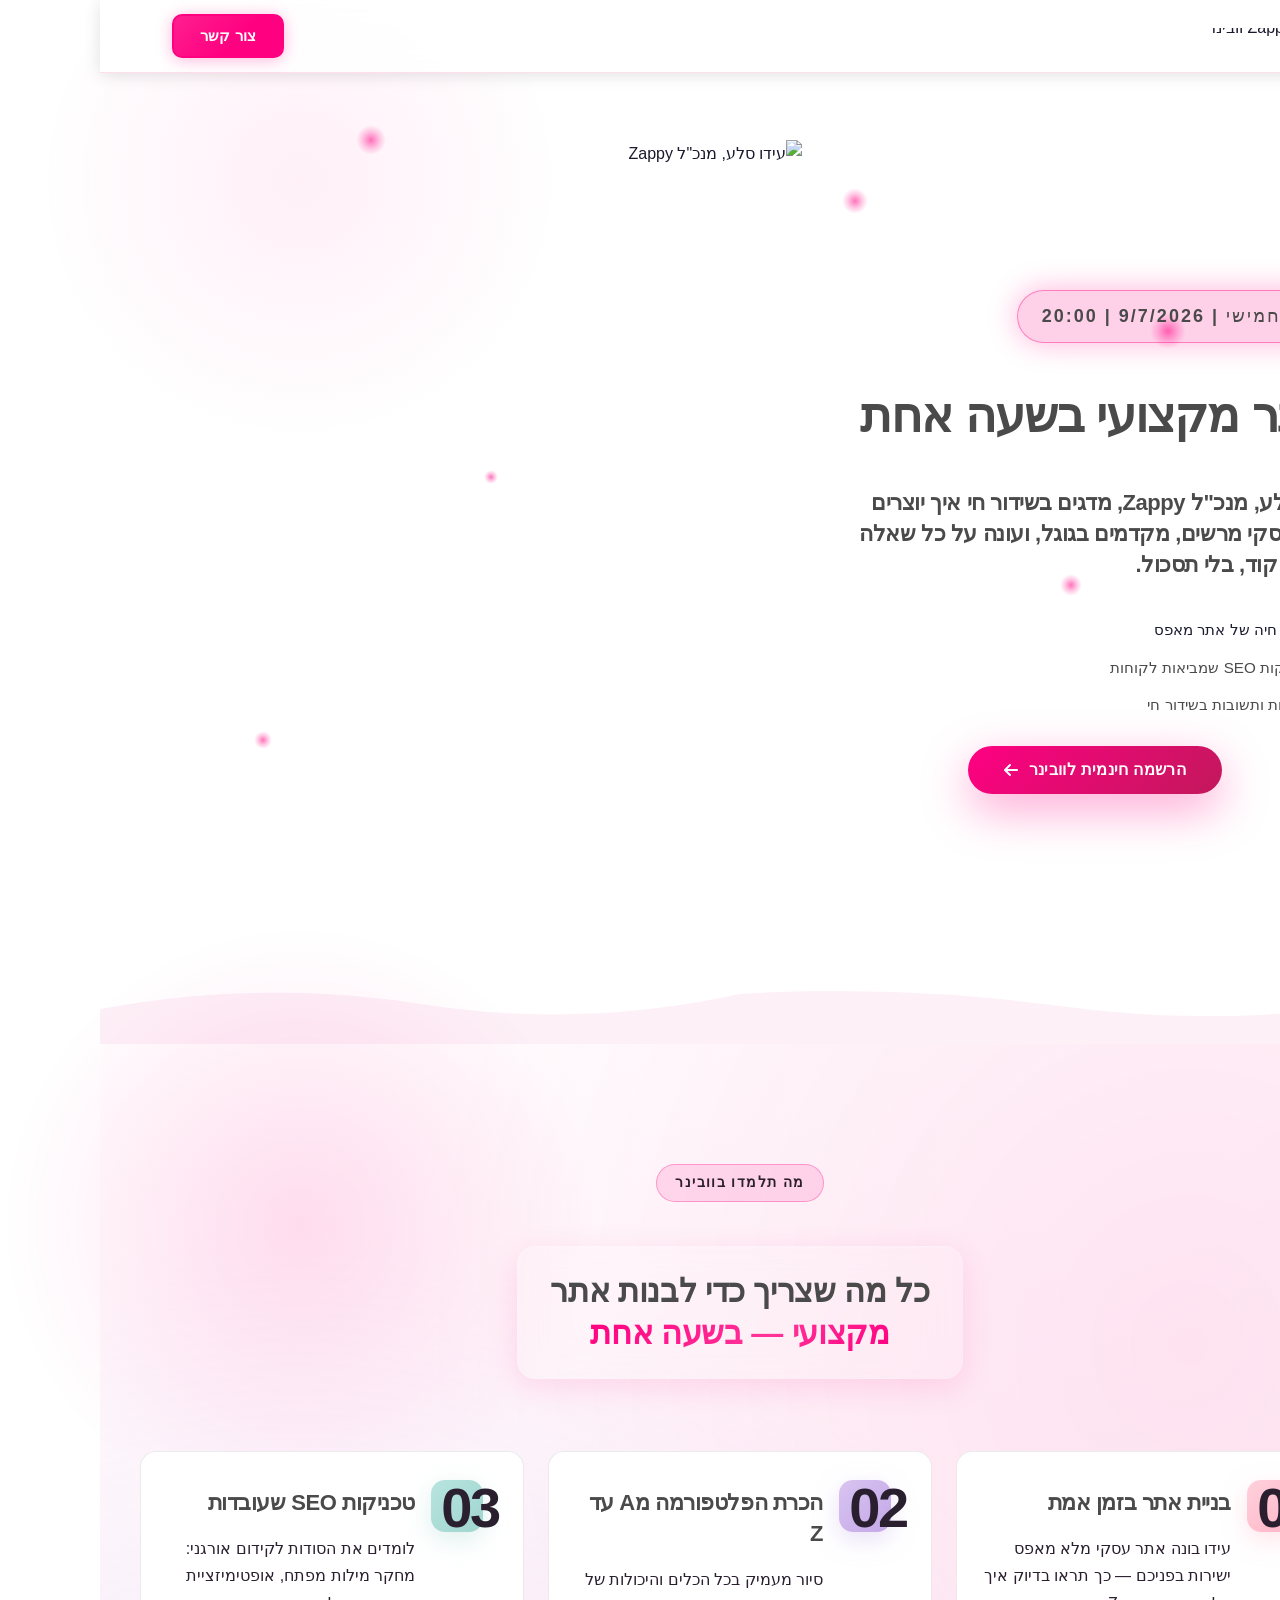
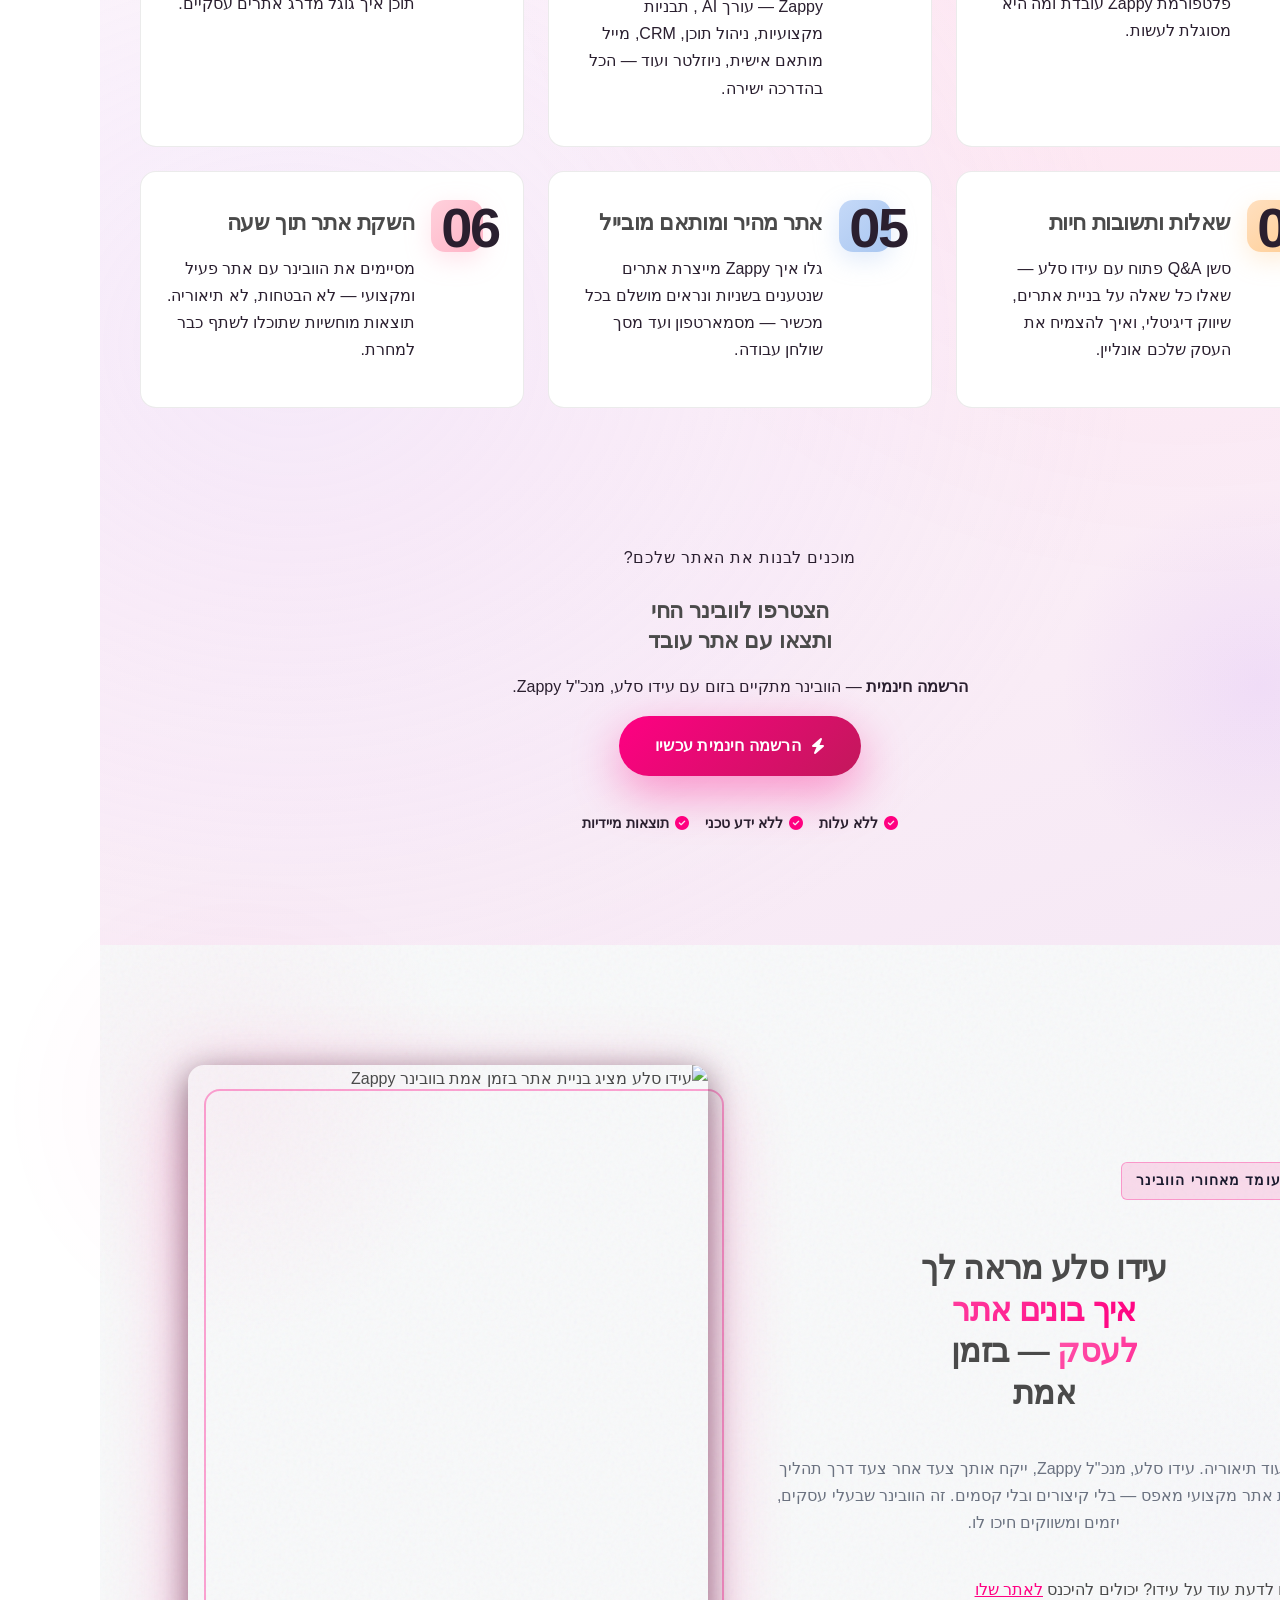
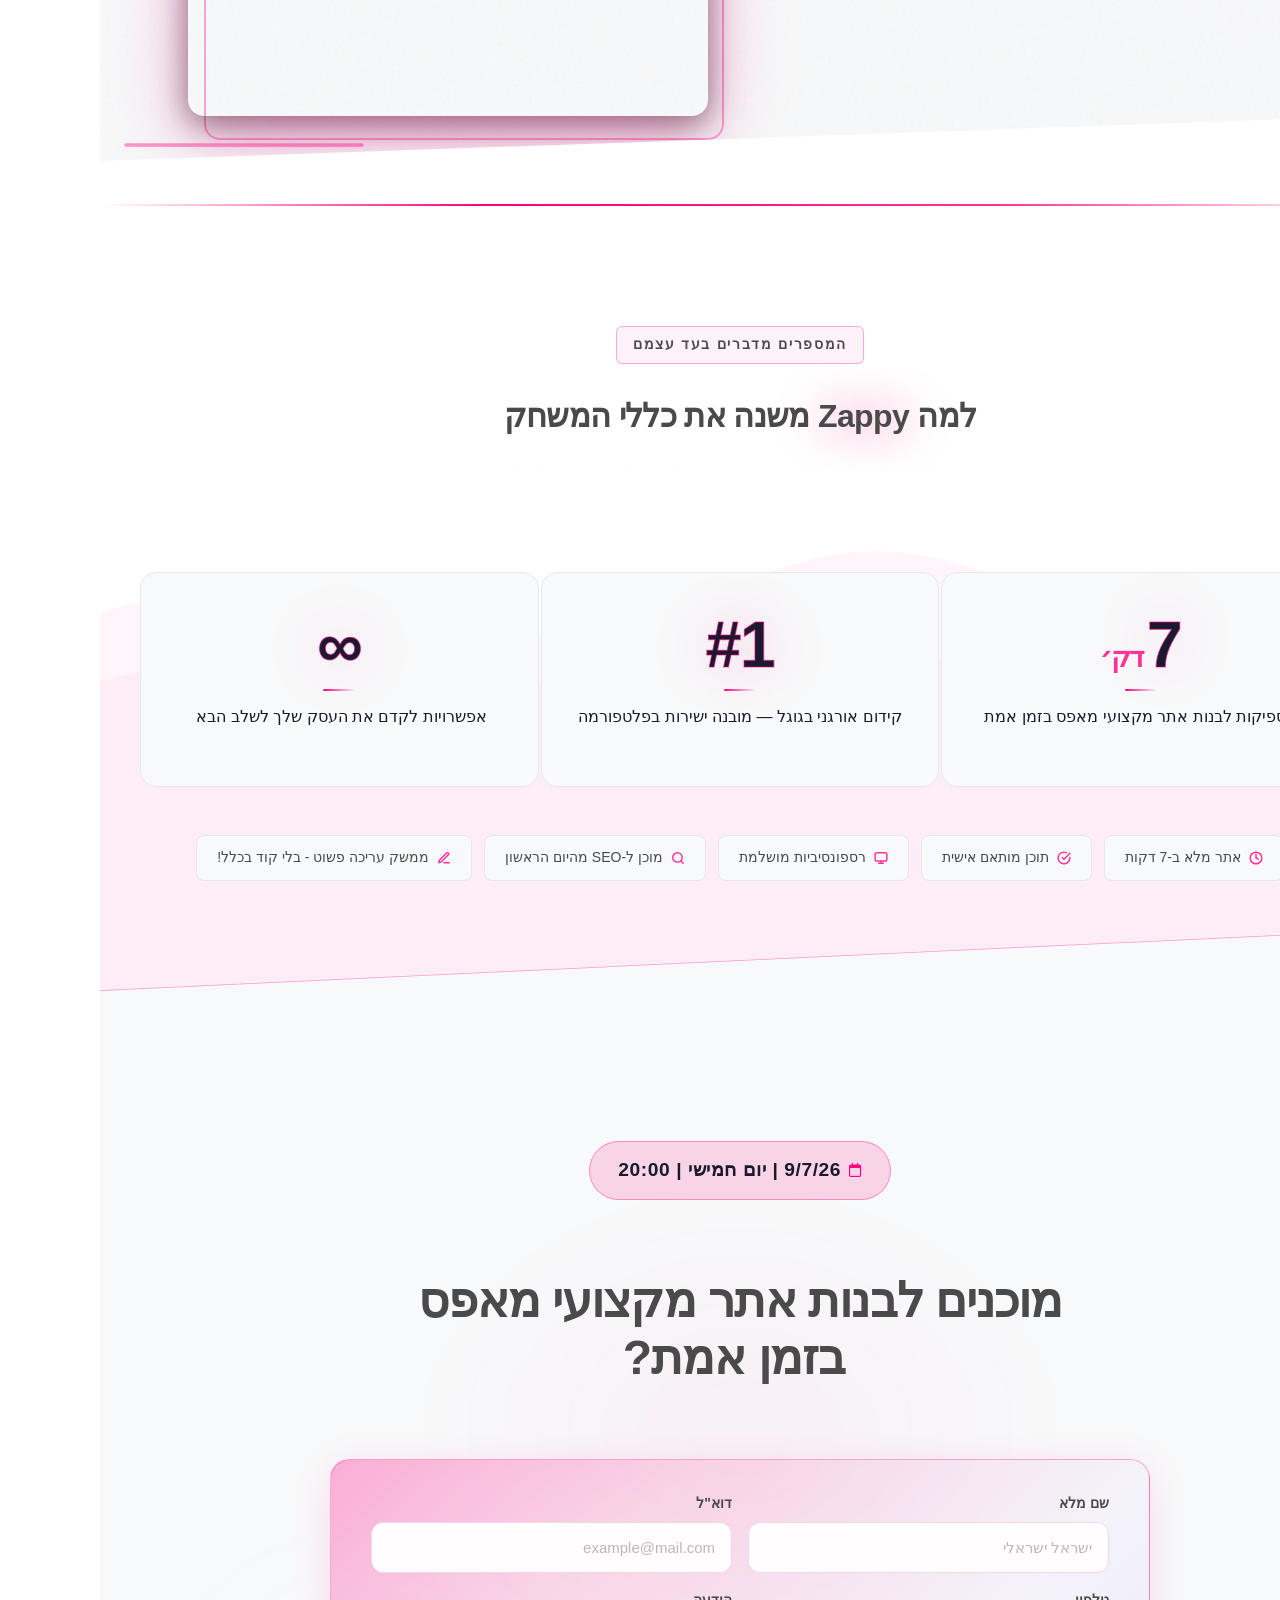
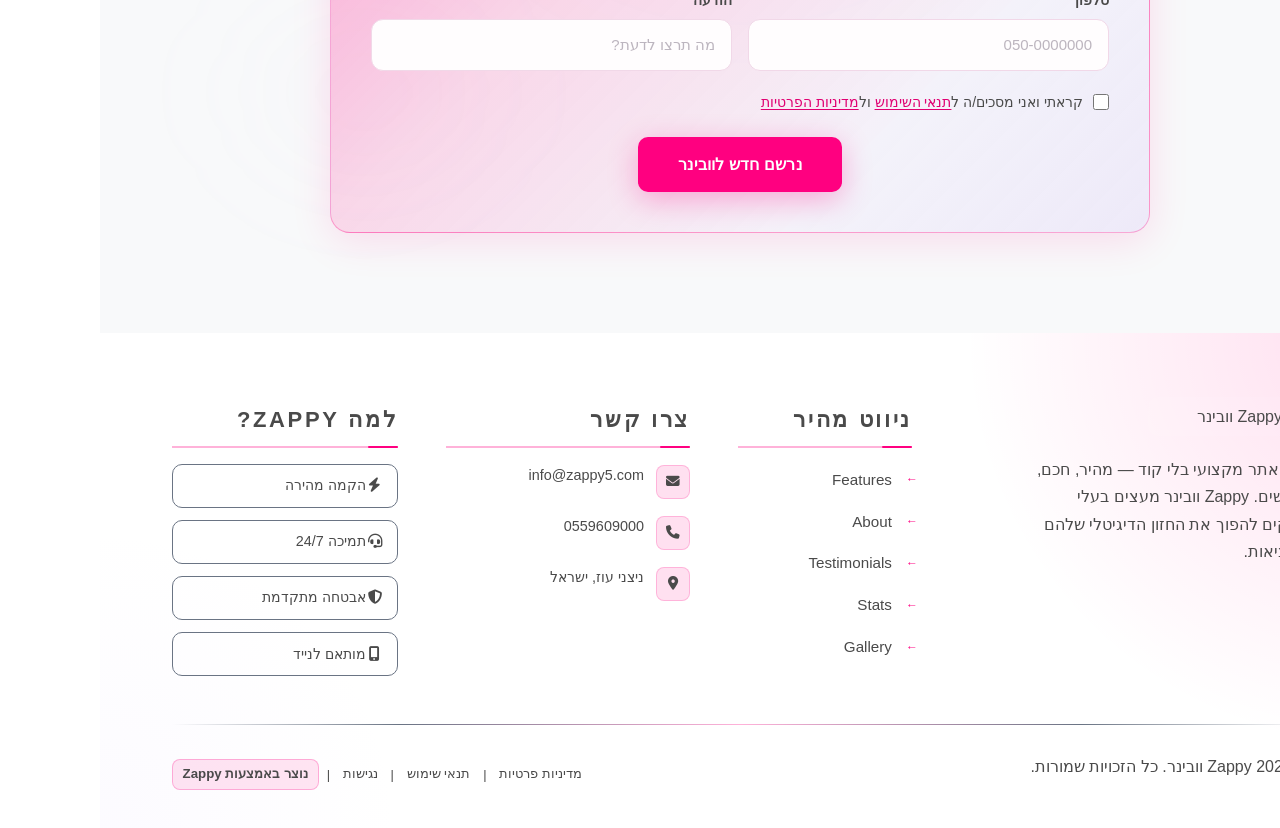
==== commit e72fb0ac: "Background sync: Progressive GitHub Sync" ====
--- a/public/index.html
+++ b/public/index.html
@@ -1 +1 @@
-<!doctype html><html dir="rtl" lang="he"><head><meta charset="UTF-8"><meta content="width=device-width,initial-scale=1" name="viewport"><meta content="index, follow" name="robots"><title>איך לבנות אתר מקצועי מאפס — Zappy וובינר</title><meta content="Zappy is a website-building platform positioned as a game-changer for business owners. The webinar is hosted by Ido Sela, CEO of Zappy, and focuses on live webs" name="description"><meta content="איך לבנות אתר מקצועי מאפס, בניית אתר לבד, איך בונים אתר לבד, בניית אתרים, אתר לעסק" name="keywords"><link href="/assets/favicon.ico" rel="icon" type="image/x-icon"><link href="/assets/favicon-16x16.png" rel="icon" type="image/png" sizes="16x16"><link href="/assets/favicon-32x32.png" rel="icon" type="image/png" sizes="32x32"><link href="/assets/favicon-48x48.png" rel="icon" type="image/png" sizes="48x48"><link href="/assets/favicon-192x192.png" rel="icon" type="image/png" sizes="192x192"><link href="/assets/favicon-512x512.png" rel="icon" type="image/png" sizes="512x512"><link href="/assets/apple-touch-icon.png" rel="apple-touch-icon"><script>!function(){"use strict";var t="bb098b57-d74f-4514-b582-c1c3386ab24c",e="https://api.zappy5.com/api/analytics/track",a=18e5,n=2592e6,o=!0,i=!0,r=!0;var s=function(){var e="zappy_visitor_"+t,a=null;try{if(a=localStorage.getItem(e)){var o=JSON.parse(a),i=Date.now();if(i-o.created<n)return o.lastSeen=i,localStorage.setItem(e,JSON.stringify(o)),o.id}}catch(t){console.warn("Zappy Analytics: LocalStorage not available")}var r="zv_"+Date.now()+"_"+Math.random().toString(36).substr(2,9);try{localStorage.setItem(e,JSON.stringify({id:r,created:Date.now(),lastSeen:Date.now()}))}catch(t){}return r}(),c=function(){var e="zappy_session_"+t,n=null;try{if(n=sessionStorage.getItem(e)){var o=JSON.parse(n),i=Date.now();if(i-o.timestamp<a)return o.timestamp=i,sessionStorage.setItem(e,JSON.stringify(o)),o.id}}catch(t){console.warn("Zappy Analytics: SessionStorage not available")}var r="zs_"+Date.now()+"_"+Math.random().toString(36).substr(2,9);try{sessionStorage.setItem(e,JSON.stringify({id:r,timestamp:Date.now()}))}catch(t){}return r}();function l(a,n){n=n||{};var o={website_id:t,event_type:a,page_path:window.location.pathname,referrer:document.referrer||"direct",visitor_id:s,session_id:c,metadata:n};if(navigator.sendBeacon){var i=new Blob([JSON.stringify(o)],{type:"application/json"});navigator.sendBeacon(e,i)}else fetch(e,{method:"POST",headers:{"Content-Type":"application/json"},body:JSON.stringify(o),keepalive:!0}).catch(function(t){console.warn("Zappy Analytics: Failed to track event",t)})}o&&l("pageview",{title:document.title,url:window.location.href}),i&&document.addEventListener("click",function(t){var e=t.target;if("BUTTON"===e.tagName||e.closest("button")){var a="BUTTON"===e.tagName?e:e.closest("button");l("click",{element:"button",text:a.textContent.trim().substring(0,100),id:a.id||null,class:a.className||null})}else if("A"===e.tagName||e.closest("a")){var n="A"===e.tagName?e:e.closest("a");l("navigation",{element:"link",text:n.textContent.trim().substring(0,100),href:n.href,external:n.hostname!==window.location.hostname})}},!0),r&&document.addEventListener("submit",function(t){var e=t.target;l("form_submit",{form_id:e.id||null,form_name:e.name||null,form_action:e.action||null,form_method:e.method||"GET"})},!0);var d=Date.now();window.addEventListener("beforeunload",function(){l("page_unload",{time_on_page:Math.floor((Date.now()-d)/1e3),page_path:window.location.pathname})}),window.zappyAnalytics={track:l,getVisitorId:function(){return s},getSessionId:function(){return c}}}()</script><meta content="איך לבנות אתר מקצועי מאפס — Zappy וובינר" property="og:title"><meta content="Zappy is a website-building platform positioned as a game-changer for business owners. The webinar is hosted by Ido Sela, CEO of Zappy, and focuses on live webs" property="og:description"><meta content="https://webinar.zappy5.com/assets/business-general-service-upload-1781593551379-og.jpg" property="og:image"><meta content="summary_large_image" name="twitter:card"><meta content="איך לבנות אתר מקצועי מאפס — Zappy וובינר" name="twitter:title"><meta content="Zappy is a website-building platform positioned as a game-changer for business owners. The webinar is hosted by Ido Sela, CEO of Zappy, and focuses on live webs" name="twitter:description"><meta content="https://webinar.zappy5.com/assets/business-general-service-upload-1781593551379-og.jpg" name="twitter:image"><script type="application/ld+json">{"@context":"https://schema.org","@graph":[{"@type":"LocalBusiness","@id":"https://webinar.zappy5.com#organization","name":"Zappy וובינר","url":"https://webinar.zappy5.com","description":"Zappy is a website-building platform positioned as a game-changer for business owners. The webinar is hosted by Ido Sela, CEO of Zappy, and focuses on live website creation, platform onboarding, SEO techniques, and an open Q&A session. The brand uses a bold pink (#ff0083) and white color palette with dark gray accents, projecting a modern, energetic, and approachable tech identity aimed at empowering non-technical entrepreneurs to build professional websites quickly.","address":{"@type":"PostalAddress","streetAddress":"ניצני עוז, ישראל"},"contactPoint":[{"@type":"ContactPoint","contactType":"customer service","email":"info@zappy5.com","telephone":"0559609000"}]},{"@type":"WebSite","@id":"https://webinar.zappy5.com#website","url":"https://webinar.zappy5.com","name":"Zappy וובינר","publisher":{"@id":"https://webinar.zappy5.com#organization"}},{"@type":"ContactPage","@id":"https://webinar.zappy5.com#contactpage","url":"https://webinar.zappy5.com","name":"איך לבנות אתר מקצועי מאפס — Zappy וובינר","mainEntity":{"@id":"https://webinar.zappy5.com#organization"},"potentialAction":{"@type":"CommunicateAction","target":{"@type":"EntryPoint","urlTemplate":"https://webinar.zappy5.com/api/email/contact-form","actionPlatform":["http/method=POST"],"contentType":"application/json"},"instrument":[{"@type":"PropertyValue","name":"name","propertyID":"text","valueRequired":true,"description":"ישראל ישראלי"},{"@type":"PropertyValue","name":"email","propertyID":"email","valueRequired":true,"description":"example@mail.com"},{"@type":"PropertyValue","name":"phone","propertyID":"tel","valueRequired":true,"description":"050-0000000"},{"@type":"PropertyValue","name":"message","propertyID":"text","valueRequired":true,"description":"מה תרצו לדעת?"},{"@type":"PropertyValue","name":"privacy_consent","propertyID":"checkbox","valueRequired":true}]}}]}</script><meta content="https://webinar.zappy5.com" property="og:url"><meta content="website" property="og:type"><meta content="he_IL" property="og:locale"><link href="https://cdnjs.cloudflare.com/ajax/libs/font-awesome/6.4.0/css/all.min.css" rel="stylesheet"><style>.skip-link{position:absolute;top:0;left:0;transform:translateY(-200%);padding:12px 18px;background:var(--bg-dark,#1a1a1a);color:var(--text-light,#fff);font-weight:600;border-radius:0 0 8px 0;z-index:10000}.skip-link:focus{transform:none;outline:2px solid var(--ring,#fff);outline-offset:2px}:focus-visible{outline:2px solid var(--ring,currentColor);outline-offset:3px}</style><link href="/assets/favicon.ico" rel="icon" type="image/x-icon"><link href="/assets/favicon-16x16.png" rel="icon" type="image/png" sizes="16x16"><link href="/assets/favicon-32x32.png" rel="icon" type="image/png" sizes="32x32"><link href="/assets/favicon-48x48.png" rel="icon" type="image/png" sizes="48x48"><link href="/assets/favicon-192x192.png" rel="icon" type="image/png" sizes="192x192"><link href="/assets/favicon-512x512.png" rel="icon" type="image/png" sizes="512x512"><link href="/assets/apple-touch-icon.png" rel="apple-touch-icon"><link href="https://cdn.jsdelivr.net/npm/vanilla-cookieconsent@3/dist/cookieconsent.css" rel="stylesheet"><script src="https://cdn.jsdelivr.net/npm/vanilla-cookieconsent@3/dist/cookieconsent.umd.js"></script><script src="https://cdn.jsdelivr.net/gh/mickidum/acc_toolbar/acctoolbar/acctoolbar.min.js"></script><style data-zappy-section-v2-css="true">.index-hero-section{position:relative;overflow:visible;background-color:#2a1f2f;background-image:radial-gradient(ellipse at 80% 20%,rgba(255,0,131,.18) 0,transparent 55%),radial-gradient(ellipse at 10% 80%,rgba(217,199,255,.12) 0,transparent 50%),linear-gradient(160deg,#1a0a2e 0,#2a1f2f 60%,#3a1040 100%);color:var(--text-light);direction:rtl;padding:140px 24px 100px;font-family:Inter,Arial,sans-serif}.index-hero-section .index-hero-glow-orb{position:absolute;top:-80px;inset-inline-end:-60px;width:520px;height:520px;border-radius:50%;background:radial-gradient(circle,rgba(255,0,131,.22) 0,rgba(255,79,163,.08) 45%,transparent 70%);pointer-events:none;z-index:0}.index-hero-section .index-hero-container{position:relative;z-index:1;max-width:1200px;margin:0 auto;display:grid;grid-template-columns:1fr 1fr;gap:48px;align-items:center;direction:rtl}.index-hero-section .index-hero-text-col{position:relative;display:flex;flex-direction:column;align-items:flex-start;gap:20px;text-align:start}.index-hero-section .index-hero-label{display:inline-block;font-family:'Space Grotesk',Arial,sans-serif;font-size:.75rem;font-weight:700;letter-spacing:.1em;text-transform:uppercase;color:var(--primary);background:rgba(255,0,131,.12);border:1px solid rgba(255,0,131,.3);border-radius:100px;padding:6px 16px}.index-hero-section .index-hero-h1{font-family:'Space Grotesk',Arial,sans-serif;font-size:3rem;font-weight:800;line-height:1.15;letter-spacing:-.02em;color:var(--text-light);margin:0}.index-hero-section .index-hero-gradient-text{background:linear-gradient(135deg,#ff6ec7 0,#ff0080 60%,#c2185b 100%);-webkit-background-clip:text;-webkit-text-fill-color:transparent;background-clip:text}.index-hero-section .index-hero-subtitle{font-family:Inter,Arial,sans-serif;font-size:1.05rem;font-weight:400;line-height:1.75;color:rgba(255,253,254,.8);margin:0;max-width:520px}.index-hero-section .index-hero-bullets{list-style:none;padding:0;margin:0;display:flex;flex-direction:column;gap:12px}.index-hero-section .index-hero-bullets li{display:flex;flex-direction:row;align-items:center;gap:10px;font-family:Inter,Arial,sans-serif;font-size:.95rem;font-weight:500;color:var(--text-light);text-align:start}.index-hero-section .index-hero-bullet-icon{flex-shrink:0;display:flex;align-items:center;justify-content:center}.index-hero-section .index-hero-ctas{display:flex;flex-direction:row;flex-wrap:wrap;align-items:center;gap:16px;margin-top:8px}.index-hero-section .index-hero-btn-primary{display:inline-flex;align-items:center;gap:10px;background:linear-gradient(135deg,#ff0080 0,#c2185b 100%);color:#fff;font-family:'Space Grotesk',Arial,sans-serif;font-size:1rem;font-weight:700;letter-spacing:.02em;padding:16px 36px;border-radius:100px;text-decoration:none;border:none;cursor:pointer;box-shadow:0 16px 48px rgba(255,0,131,.35);transition:transform .3s cubic-bezier(.4,0,.2,1),box-shadow .3s cubic-bezier(.4,0,.2,1);white-space:nowrap}.index-hero-section .index-hero-btn-primary:hover{transform:translateY(-4px);box-shadow:0 24px 60px rgba(255,0,131,.5)}.index-hero-section .index-hero-btn-ghost{display:inline-flex;align-items:center;background:0 0;color:rgba(255,253,254,.85);font-family:Inter,Arial,sans-serif;font-size:.95rem;font-weight:600;text-decoration:underline;text-underline-offset:4px;text-decoration-color:rgba(255,79,163,0.5);padding:8px 4px;border:none;cursor:pointer;transition:color .25s ease;white-space:nowrap}.index-hero-section .index-hero-btn-ghost:hover{color:var(--secondary);text-decoration-color:var(--secondary)}.index-hero-section .index-hero-annotation{display:flex;flex-direction:row;align-items:flex-end;gap:4px;pointer-events:none;margin-top:-8px}.index-hero-section .index-hero-annotation-text{font-family:'Space Grotesk',Arial,sans-serif;font-size:.85rem;font-weight:700;color:var(--primary);transform:rotate(-3deg);display:inline-block;margin-bottom:6px}.index-hero-section .index-hero-image-col{position:relative;display:flex;align-items:center;justify-content:center}.index-hero-section .index-hero-image-frame{position:relative;width:100%;max-width:560px}.index-hero-section .index-hero-img{display:block;width:100%;height:auto;border-radius:20px;box-shadow:0 0 0 1px rgba(255,0,131,.15),0 24px 80px rgba(255,0,131,.25),0 8px 32px rgba(0,0,0,.5);transform:perspective(1000px) rotateY(4deg) rotateX(-2deg);transition:transform .4s cubic-bezier(.4,0,.2,1);object-fit:cover}.index-hero-section .index-hero-image-frame:hover .index-hero-img{transform:perspective(1000px) rotateY(1deg) rotateX(-1deg) translateY(-4px)}.index-hero-section .index-hero-badge{position:absolute;top:-18px;inset-inline-start:-20px;display:flex;flex-direction:row;align-items:center;gap:10px;background:rgba(26,10,46,.88);backdrop-filter:blur(12px);border:1px solid rgba(255,0,131,.3);border-radius:14px;padding:10px 16px;box-shadow:0 8px 32px rgba(0,0,0,.4);z-index:5}.index-hero-section .index-hero-badge-icon{font-size:1.4rem;color:var(--primary);line-height:1;animation:index-hero-pulse 2s ease-in-out infinite}.index-hero-section .index-hero-badge-text{display:flex;flex-direction:column;gap:1px;text-align:start}.index-hero-section .index-hero-badge-text strong{font-family:'Space Grotesk',Arial,sans-serif;font-size:.85rem;font-weight:700;color:var(--text-light);line-height:1.2}.index-hero-section .index-hero-badge-text small{font-family:Inter,Arial,sans-serif;font-size:.72rem;font-weight:500;color:rgba(255,253,254,.6);line-height:1.3}.index-hero-section .index-hero-participants{position:absolute;bottom:-18px;inset-inline-end:-16px;display:flex;flex-direction:row;align-items:center;gap:10px;background:rgba(26,10,46,.88);backdrop-filter:blur(12px);border:1px solid rgba(217,199,255,.2);border-radius:14px;padding:10px 16px;box-shadow:0 8px 32px rgba(0,0,0,.35);z-index:5;font-family:Inter,Arial,sans-serif;font-size:.82rem;font-weight:600;color:rgba(255,253,254,.85);white-space:nowrap}.index-hero-section .index-hero-avatars{display:flex;flex-direction:row}.index-hero-section .index-hero-avatar{width:28px;height:28px;border-radius:50%;display:flex;align-items:center;justify-content:center;font-size:.7rem;font-weight:700;color:#fff;border:2px solid rgba(26,10,46,.9);margin-inline-end:-8px;flex-shrink:0}.index-hero-section .index-hero-avatars .index-hero-avatar:last-child{margin-inline-end:0}@keyframes index-hero-pulse{0%,100%{opacity:1;transform:scale(1)}50%{opacity:.7;transform:scale(1.15)}}.index-hero-section .index-hero-divider-wrapper{position:absolute;bottom:0;left:0;width:100%;height:70px;pointer-events:none;z-index:5}.index-hero-section .index-hero-divider-wrapper svg{display:block;width:100%;height:100%}@media (max-width:900px){.index-hero-section .index-hero-container{grid-template-columns:1fr;gap:40px}.index-hero-section .index-hero-text-col{order:1}.index-hero-section .index-hero-image-col{order:2}.index-hero-section .index-hero-h1{font-size:2.4rem}}@media (max-width:768px){.index-hero-section{padding:100px 16px 90px}.index-hero-section .index-hero-container{padding:0;gap:32px}.index-hero-section .index-hero-h1{font-size:2rem}.index-hero-section .index-hero-subtitle{font-size:1rem}.index-hero-section .index-hero-ctas{flex-direction:column;align-items:flex-start;gap:12px}.index-hero-section .index-hero-btn-primary{width:100%;justify-content:center;padding:14px 24px}.index-hero-section .index-hero-badge{position:static;align-self:flex-start;margin-bottom:8px}.index-hero-section .index-hero-participants{position:static;align-self:flex-end;margin-top:8px}.index-hero-section .index-hero-image-frame{display:flex;flex-direction:column;align-items:center;gap:0}.index-hero-section .index-hero-img{transform:none;border-radius:16px}.index-hero-section .index-hero-glow-orb{width:280px;height:280px;top:-40px;inset-inline-end:-30px}.index-hero-section .index-hero-annotation{display:none}}.hero .hero-title,.hero h1,.hero-section h1,.hero-title,[class*=hero-] h1,[class~=hero] h1{font-size:48px!important;line-height:1.2!important}@media (max-width:1024px){.hero .hero-title,.hero h1,.hero-section h1,.hero-title,[class*=hero-] h1,[class~=hero] h1{font-size:36px!important}}@media (max-width:768px){.hero .hero-title,.hero h1,.hero-section h1,.hero-title,[class*=hero-] h1,[class~=hero] h1{font-size:28px!important}}</style><style data-zappy-section-v2-css="true">.index-features-section{position:relative;overflow:visible;background-color:#0d0118;background-image:radial-gradient(ellipse at 70% 20%,rgba(255,0,131,.18) 0,transparent 55%),radial-gradient(ellipse at 15% 80%,rgba(60,10,100,.45) 0,transparent 50%),linear-gradient(160deg,#0d0118 0,#1a0a2e 50%,#2d0a4e 100%);color:var(--text-light);padding:90px 16px 80px;direction:rtl}.index-features-section .index-features-orb{position:absolute;border-radius:50%;pointer-events:none;z-index:0}.index-features-section .index-features-orb:first-child{width:600px;height:600px;top:-120px;inset-inline-end:-100px;background:radial-gradient(circle,rgba(255,0,131,.12) 0,transparent 70%)}.index-features-section .index-features-orb--secondary{width:400px;height:400px;bottom:60px;inset-inline-start:-80px;background:radial-gradient(circle,rgba(169,92,255,.1) 0,transparent 70%)}.index-features-section .index-features-container{position:relative;z-index:1;max-width:1200px;margin:0 auto}.index-features-section .index-features-header{text-align:center;margin-bottom:56px;max-width:720px;margin-inline:auto;margin-bottom:56px}.index-features-section .index-features-eyebrow{display:inline-block;font-family:Inter,Arial,sans-serif;font-size:.875rem;font-weight:700;letter-spacing:.1em;text-transform:uppercase;color:var(--primary);background:rgba(255,0,131,.12);border:1px solid rgba(255,0,131,.3);border-radius:100px;padding:6px 18px;margin-bottom:20px}.index-features-section .index-features-title{font-family:'Space Grotesk',Arial,sans-serif;font-size:2rem;font-weight:700;line-height:1.2;color:var(--text-light);margin:0 0 16px;letter-spacing:-.01em}.index-features-section .index-features-title-highlight{background:linear-gradient(135deg,#ff0080 0,#f39 60%,#ff0080 100%);-webkit-background-clip:text;-webkit-text-fill-color:transparent;background-clip:text}.index-features-section .index-features-subtitle{font-family:Inter,Arial,sans-serif;font-size:1rem;line-height:1.7;color:rgba(255,253,254,.7);margin:0;text-align:center}.index-features-section .index-features-grid{display:grid;grid-template-columns:1fr;gap:20px;margin-bottom:64px;direction:rtl}.index-features-section .index-features-card{background:#fff;backdrop-filter:none;-webkit-backdrop-filter:blur(12px);border-radius:16px;border:1px solid rgba(0,0,0,.08);padding:28px 24px;position:relative;transition:border-color .3s ease,box-shadow .3s ease,transform .3s ease;overflow:hidden}.index-features-section .index-features-card::before{content:'';position:absolute;inset:0;border-radius:16px;background:linear-gradient(135deg,rgba(255,0,131,.05) 0,transparent 60%);opacity:0;transition:opacity .3s ease;pointer-events:none}.index-features-section .index-features-card:hover{border-color:rgba(255,0,131,.5);box-shadow:0 0 40px rgba(255,0,131,.2),0 16px 48px rgba(0,0,0,.3);transform:translateY(-4px)}.index-features-section .index-features-card:hover::before{opacity:1}.index-features-section .index-features-card-inner{position:relative;z-index:1;display:flex;flex-direction:row;align-items:flex-start;gap:16px}.index-features-section .index-features-number{position:absolute;top:0;inset-inline-start:0;font-family:'Space Grotesk',Arial,sans-serif;font-size:3.5rem;font-weight:800;line-height:1;color:rgba(255,0,131,.08);pointer-events:none;user-select:none;letter-spacing:-.04em}.index-features-section .index-features-icon-wrap{flex-shrink:0;width:52px;height:52px;border-radius:14px;display:flex;align-items:center;justify-content:center;color:#fff}.index-features-section .index-features-icon-wrap--pink{background:linear-gradient(135deg,#ffd1dc 0,#ffb3c6 100%);box-shadow:0 8px 24px rgba(255,179,198,.35)}.index-features-section .index-features-icon-wrap--purple{background:linear-gradient(135deg,#d8c4f0 0,#c4a8e8 100%);box-shadow:0 8px 24px rgba(196,168,232,.35)}.index-features-section .index-features-icon-wrap--teal{background:linear-gradient(135deg,#b8e4de 0,#a0d5cf 100%);box-shadow:0 8px 24px rgba(160,213,207,.35)}.index-features-section .index-features-icon-wrap--orange{background:linear-gradient(135deg,#ffe0c0 0,#ffcd94 100%);box-shadow:0 8px 24px rgba(255,205,148,.35)}.index-features-section .index-features-icon-wrap--blue{background:linear-gradient(135deg,#c5d9f8 0,#a8c6f0 100%);box-shadow:0 8px 24px rgba(168,198,240,.35)}.index-features-section .index-features-card-content{flex:1;min-width:0}.index-features-section .index-features-card-title{font-family:'Space Grotesk',Arial,sans-serif;font-size:1.125rem;font-weight:700;line-height:1.3;color:var(--text-light);margin:0 0 8px;text-align:right}.index-features-section .index-features-card-desc{font-family:Inter,Arial,sans-serif;font-size:.9rem;line-height:1.7;color:rgba(255,253,254,.65);margin:0;text-align:right}.index-features-section .index-features-bottom{display:flex;flex-direction:column;gap:40px;align-items:center}.index-features-section .index-features-image-wrap{position:relative;width:100%;max-width:560px;border-radius:20px;overflow:hidden;flex-shrink:0}.index-features-section .index-features-image-wrap img{width:100%;height:auto;display:block;border-radius:20px;border:1px solid rgba(255,0,131,.2);object-fit:cover}.index-features-section .index-features-image-glow{position:absolute;inset:0;border-radius:20px;box-shadow:inset 0 0 60px rgba(255,0,131,.15);pointer-events:none}.index-features-section .index-features-cta-wrap{text-align:center;width:100%;max-width:560px}.index-features-section .index-features-cta-label{font-family:Inter,Arial,sans-serif;font-size:.875rem;font-weight:600;color:var(--primary);letter-spacing:.05em;text-transform:uppercase;margin:0 0 12px}.index-features-section .index-features-cta-heading{font-family:'Space Grotesk',Arial,sans-serif;font-size:1.625rem;font-weight:700;line-height:1.25;color:var(--text-light);margin:0 0 16px;letter-spacing:-.01em}.index-features-section .index-features-cta-text{font-family:Inter,Arial,sans-serif;font-size:.95rem;line-height:1.7;color:rgba(255,253,254,.65);margin:0 0 28px}.index-features-section .btn-pill.index-features-cta-btn{display:inline-flex;align-items:center;gap:10px;border-radius:100px;padding:16px 36px;background:linear-gradient(135deg,#ff0080 0,#c2185b 100%);color:#fff;font-family:'Space Grotesk',Arial,sans-serif;font-weight:700;font-size:1rem;border:none;text-decoration:none;cursor:pointer;box-shadow:0 16px 48px rgba(255,0,131,.4);transition:box-shadow .3s ease,transform .3s ease;letter-spacing:.01em}.index-features-section .btn-pill.index-features-cta-btn:hover{box-shadow:0 20px 60px rgba(255,0,131,.6);transform:translateY(-2px)}.index-features-section .index-features-cta-trust{display:flex;flex-direction:row;flex-wrap:wrap;gap:16px;margin-top:20px;justify-content:flex-end}.index-features-section .index-features-cta-trust span{display:flex;flex-direction:row;align-items:center;gap:6px;font-family:Inter,Arial,sans-serif;font-size:.875rem;font-weight:600;color:rgba(255,253,254,.75)}.index-features-section .index-features-cta-trust span i{color:var(--primary);font-size:.875rem}@media (min-width:768px){.index-features-section{padding:100px 40px 90px}.index-features-section .index-features-title{font-size:2.75rem}.index-features-section .index-features-grid{grid-template-columns:1fr 1fr;gap:24px}.index-features-section .index-features-card-title{font-size:1.25rem}.index-features-section .index-features-bottom{flex-direction:row;gap:56px;align-items:center;justify-content:space-between}.index-features-section .index-features-image-wrap{max-width:480px;width:45%}.index-features-section .index-features-cta-wrap{max-width:none;flex:1}.index-features-section .index-features-cta-heading{font-size:2rem}}@media (min-width:1024px){.index-features-section{padding:110px 60px 100px}.index-features-section .index-features-title{font-size:3rem}.index-features-section .index-features-grid{gap:28px}.index-features-section .index-features-bottom{gap:72px}.index-features-section .index-features-image-wrap{max-width:520px}}@media (max-width:767px){.index-features-section .index-features-grid{grid-template-columns:1fr!important}.index-features-section .index-features-bottom{flex-direction:column!important}.index-features-section .index-features-cta-trust{justify-content:center}.index-features-section .index-features-cta-wrap{text-align:center}.index-features-section .index-features-cta-heading,.index-features-section .index-features-cta-label,.index-features-section .index-features-cta-text{text-align:center}.index-features-section .index-features-cta-trust{justify-content:center}.index-features-section .index-features-card-inner{flex-direction:column;gap:12px}.index-features-section .index-features-number{font-size:2.5rem}.index-features-section .index-features-orb:first-child{width:300px;height:300px;top:-60px;inset-inline-end:-60px}.index-features-section .index-features-orb--secondary{width:200px;height:200px}}</style><script>!function(e,t,n,c,o,a,f){e.fbq||(o=e.fbq=function(){o.callMethod?o.callMethod.apply(o,arguments):o.queue.push(arguments)},e._fbq||(e._fbq=o),o.push=o,o.loaded=!0,o.version="2.0",o.queue=[],(a=t.createElement(n)).async=!0,a.src="https://connect.facebook.net/en_US/fbevents.js",(f=t.getElementsByTagName(n)[0]).parentNode.insertBefore(a,f))}(window,document,"script"),fbq("init","2782095785329103"),fbq("track","PageView")</script><link href="/styles.css" rel="stylesheet"><script>window.ZAPPY_WEBSITE_ID="bb098b57-d74f-4514-b582-c1c3386ab24c",window.ZAPPY_API_BASE="https://api.zappy5.com"</script><style id="zappy-dropdown-submenu-styles">#navMenu li:has(.sub-menu),.nav-menu li:has(.sub-menu),.navbar li:has(.sub-menu),nav li:has(.sub-menu){position:relative}#navMenu .sub-menu,.nav-menu .sub-menu,.navbar .sub-menu,nav .sub-menu{display:block!important;position:absolute!important;top:100%;left:0;min-width:220px;background:#fff;border-radius:8px;box-shadow:0 8px 25px rgba(0,0,0,.15);padding:8px 0;opacity:0;visibility:hidden;transform:translateY(10px);transition:all .3s ease;z-index:1000;list-style:none;pointer-events:none}#navMenu li:hover>.sub-menu,.nav-menu li:hover>.sub-menu,.navbar li:hover>.sub-menu,nav li:hover>.sub-menu{opacity:1!important;visibility:visible!important;transform:translateY(0)!important;pointer-events:auto!important}.sub-menu li{list-style:none;margin:0;padding:0}.sub-menu a{display:block!important;padding:10px 16px!important;color:var(--text-dark,#333)!important;font-weight:500;text-decoration:none;white-space:nowrap;transition:background-color .2s}.sub-menu .zappy-nav-child>a{padding-left:28px!important;font-size:.9em!important;opacity:.85!important}[dir=rtl] .sub-menu .zappy-nav-child>a,html[lang=ar] .sub-menu .zappy-nav-child>a,html[lang=he] .sub-menu .zappy-nav-child>a{padding-left:10px!important;padding-right:28px!important}.sub-menu .zappy-nav-parent>a{font-weight:600!important}.sub-menu a:hover{background-color:#f5f5f5}[dir=rtl] .nav-menu .sub-menu,[dir=rtl] .navbar .sub-menu,[dir=rtl] nav .sub-menu,html[lang=ar] .nav-menu .sub-menu,html[lang=ar] .navbar .sub-menu,html[lang=ar] nav .sub-menu,html[lang=he] .nav-menu .sub-menu,html[lang=he] .navbar .sub-menu,html[lang=he] nav .sub-menu{left:auto!important;right:0!important}.sub-menu:empty,.sub-menu:not(:has(li)):not(:has(> a)),.sub-menu:not(:has(li:not(.zappy-hidden-menu-item))):not(:has(> a)){display:none!important;opacity:0!important;visibility:hidden!important;pointer-events:none!important}li:has(.menu-group-title):hover>.sub-menu{opacity:1!important;visibility:visible!important;transform:translateY(0)!important;pointer-events:auto!important}#navMenu>li>.menu-group-title,.nav-menu>li>.menu-group-title{display:inline-block;padding:.5rem 1rem;cursor:default;user-select:none}@media (max-width:768px){#navMenu .sub-menu,.nav-menu .sub-menu,.navbar .sub-menu,nav .sub-menu{position:static!important;transform:none!important;box-shadow:none!important;background:0 0!important;max-height:0;overflow:hidden;opacity:0;visibility:hidden;transition:max-height .3s ease,opacity .3s ease;padding:0!important;border-radius:0!important}#navMenu .sub-menu.mobile-expanded,.nav-menu .sub-menu.mobile-expanded,.navbar .sub-menu.mobile-expanded{max-height:none!important;overflow-y:visible!important;opacity:1!important;visibility:visible!important;padding:8px 0 8px 16px!important}[dir=rtl] .sub-menu.mobile-expanded,html[lang=he] .sub-menu.mobile-expanded{padding:8px 16px 8px 0!important}#navMenu li:hover>.sub-menu,.nav-menu li:hover>.sub-menu,.navbar li:hover>.sub-menu,nav li:hover>.sub-menu{opacity:0;visibility:hidden;pointer-events:none}#navMenu li>.sub-menu.mobile-expanded,.nav-menu li>.sub-menu.mobile-expanded,.navbar li>.sub-menu.mobile-expanded,nav li>.sub-menu.mobile-expanded{opacity:1!important;visibility:visible!important;pointer-events:auto!important}#navMenu li:has(.sub-menu),.nav-menu li:has(.sub-menu),.navbar li:has(.sub-menu),nav li:has(.sub-menu){display:flex!important;flex-wrap:wrap!important;align-items:center!important;position:relative!important;min-height:44px!important}#navMenu li:has(.sub-menu)>a,.nav-menu li:has(.sub-menu)>a,.navbar li:has(.sub-menu)>a,nav li:has(.sub-menu)>a{flex:1!important;min-width:0!important}#navMenu li:has(.sub-menu)>.menu-group-title,.nav-menu li:has(.sub-menu)>.menu-group-title,.navbar li:has(.sub-menu)>.menu-group-title,nav li:has(.sub-menu)>.menu-group-title{flex:1!important;min-width:0!important;padding:0!important;line-height:inherit!important}#navMenu li:has(.sub-menu)>.sub-menu,.nav-menu li:has(.sub-menu)>.sub-menu,.navbar li:has(.sub-menu)>.sub-menu,nav li:has(.sub-menu)>.sub-menu{flex-basis:100%!important;width:100%!important}#navMenu li:has(.sub-menu)>a [class*=arrow],#navMenu li:has(.sub-menu)>a [class*=chevron],.nav-menu li:has(.sub-menu)>a .fa-angle-down,.nav-menu li:has(.sub-menu)>a .fa-chevron-down,.nav-menu li:has(.sub-menu)>a [class*=arrow],.nav-menu li:has(.sub-menu)>a [class*=chevron],nav li:has(.sub-menu)>a [class*=arrow],nav li:has(.sub-menu)>a [class*=chevron]{display:none!important;visibility:hidden!important}.mobile-submenu-toggle{display:flex!important;align-items:center!important;justify-content:center!important;width:44px!important;height:auto!important;background:0 0!important;border:none!important;cursor:pointer!important;color:var(--text-light)!important;position:static!important;flex-shrink:0!important;align-self:stretch!important;z-index:2!important;padding:0!important;margin:0!important}.mobile-submenu-toggle::after{content:''!important;width:0!important;height:0!important;border-left:6px solid transparent!important;border-right:6px solid transparent!important;border-top:7px solid currentColor!important;transition:transform .3s ease!important}.mobile-submenu-toggle.expanded::after{transform:rotate(180deg)!important}.sub-menu a{padding:10px 0!important;display:block!important;color:var(--text-light)!important;white-space:normal!important}.sub-menu .zappy-nav-child>a{padding-left:28px!important;font-size:.9em!important;opacity:.85!important}[dir=rtl] .sub-menu .zappy-nav-child>a,html[lang=ar] .sub-menu .zappy-nav-child>a,html[lang=he] .sub-menu .zappy-nav-child>a{padding-left:0!important;padding-right:28px!important}.sub-menu .zappy-nav-parent>a{font-weight:600!important}#navMenu.active,.nav-menu.active{max-width:100vw!important;overflow-x:hidden!important;box-sizing:border-box!important}.navbar .sub-menu li a,.zappy-products-dropdown .sub-menu a,nav.navbar .sub-menu li a{color:var(--text-light)!important}}@media (min-width:769px){.mobile-submenu-toggle{display:none!important}}</style><style id="zappy-widget-visibility">html[dir=rtl] .whatsapp-float{right:20px!important;left:auto!important}html:not([dir]) .whatsapp-float,html[dir=ltr] .whatsapp-float{left:20px!important;right:auto!important}html[dir=rtl] #mic-access-tool-general-button,html[dir=rtl] #mic-init-access-tool #mic-access-tool-general-button,html[dir=rtl] #mic-init-access-tool .mic-access-tool-general-button,html[dir=rtl] ._access-icon,html[dir=rtl] .mic-access-tool-general-button{left:20px!important;right:auto!important}html:not([dir]) #mic-access-tool-general-button,html:not([dir]) #mic-init-access-tool #mic-access-tool-general-button,html:not([dir]) #mic-init-access-tool .mic-access-tool-general-button,html:not([dir]) ._access-icon,html:not([dir]) .mic-access-tool-general-button,html[dir=ltr] #mic-access-tool-general-button,html[dir=ltr] #mic-init-access-tool #mic-access-tool-general-button,html[dir=ltr] #mic-init-access-tool .mic-access-tool-general-button,html[dir=ltr] ._access-icon,html[dir=ltr] .mic-access-tool-general-button{right:20px!important;left:auto!important}@media (max-width:768px){.whatsapp-float{display:flex!important}}@media (min-width:769px){.whatsapp-float{display:flex!important}}@media (max-width:768px){#mic-access-tool-general-button,#mic-init-access-tool #mic-access-tool-general-button,#mic-init-access-tool .mic-access-tool-general-button,._access-icon,.mic-access-tool-general-button{display:flex!important;visibility:visible!important;opacity:1!important;pointer-events:auto!important}#mic-access-tool-box.opened-mic-access-tool,#mic-init-access-tool #mic-access-tool-box.opened-mic-access-tool,.mic-access-tool-box.opened-mic-access-tool{visibility:visible!important;opacity:1!important;pointer-events:auto!important}}@media (min-width:769px){#mic-access-tool-general-button,#mic-init-access-tool #mic-access-tool-general-button,#mic-init-access-tool .mic-access-tool-general-button,._access-icon,.mic-access-tool-general-button{display:flex!important;visibility:visible!important;opacity:1!important;pointer-events:auto!important}#mic-access-tool-box.opened-mic-access-tool,#mic-init-access-tool #mic-access-tool-box.opened-mic-access-tool,.mic-access-tool-box.opened-mic-access-tool{visibility:visible!important;opacity:1!important;pointer-events:auto!important}}</style></head><body><a href="#main" class="skip-link">דלג לתוכן הראשי</a><nav class="navbar" dir="rtl"><button class="mobile-toggle" aria-label="Menu" id="mobileToggle"><svg viewBox="0 0 24 24" fill="none" height="24" width="24" class="hamburger-icon"><path d="M3 12h18M3 6h18M3 18h18" stroke="currentColor" stroke-linecap="round" stroke-width="2"></path></svg> <svg viewBox="0 0 24 24" fill="none" height="24" width="24" style="display:none" class="close-icon"><path d="M18 6L6 18M6 6l12 12" stroke="currentColor" stroke-linecap="round" stroke-width="2"></path></svg></button> <button class="phone-header-btn" aria-label="Call" data-phone="0559609000"><svg viewBox="0 0 24 24" fill="currentColor" height="20" width="20"><path d="M22 16.92v3a2 2 0 0 1-2.18 2 19.79 19.79 0 0 1-8.63-3.07 19.5 19.5 0 0 1-6-6 19.79 19.79 0 0 1-3.07-8.67A2 2 0 0 1 4.11 2h3a2 2 0 0 1 2 1.72 12.84 12.84 0 0 0 .7 2.81 2 2 0 0 1-.45 2.11L8.09 9.91a16 16 0 0 0 6 6l1.27-1.27a2 2 0 0 1 2.11-.45 12.84 12.84 0 0 0 2.81.7A2 2 0 0 1 22 16.92z"></path></svg></button><div class="nav-container" style="flex-direction:row"><div class="nav-right-group"><div class="nav-brand"><a href="/" class="logo-link"><img alt="Zappy וובינר" src="/assets/zappy-web-development-platform-saas-logo-1779359776331-u5yz14.webp?v=1779359776576-lijl5o" class="logo"></a></div></div><div class="nav-cta-container"><a href="#cta" class="nav-cta-btn">צור קשר</a></div></div></nav><script>window.addEventListener("load",function(){const e=document.querySelector(".navbar, nav, header");if(!e)return void console.log("[Navbar] Navbar element not found");let t=document.getElementById("mobileToggle")||document.querySelector(".mobile-toggle")||document.querySelector(".hamburger")||document.querySelector(".hamburger-menu")||document.querySelector(".menu-toggle")||document.querySelector(".burger-menu")||document.querySelector('[aria-label="Menu"]')||document.querySelector('[aria-label="תפריט"]');const n=document.querySelector(".phone-header-btn"),o=window.getComputedStyle(e);let r=o.backgroundColor;if(console.log("[Navbar] Initial navbar background:",r),"transparent"===r||"rgba(0, 0, 0, 0)"===r||r.startsWith("rgba")&&r.includes(", 0)")){const e=o.backgroundImage;if(e&&"none"!==e)console.log("[Navbar] Navbar has background image/gradient, using dark text"),r="rgb(240, 240, 240)";else{const e=window.getComputedStyle(document.body).backgroundColor;console.log("[Navbar] Navbar transparent, using body background:",e),r=e}}const a=r.match(/\d+/g);if(a&&a.length>=3){const e=(.299*parseInt(a[0])+.587*parseInt(a[1])+.114*parseInt(a[2]))/255;console.log("[Navbar] Mobile button colors preserved from Claude CSS (luminance:",e.toFixed(2)+")");const o=document.createElement("style");o.id="zappy-mobile-nav-fix";document.documentElement.lang;document.documentElement.dir,o.textContent='\n        /* Hide mobile buttons on desktop, show only on mobile */\n        @media (min-width: 769px) {\n          .mobile-toggle,\n          .phone-header-btn {\n            display: none !important;\n          }\n        }\n        \n        /* Show and position mobile buttons correctly on mobile */\n        @media (max-width: 768px) {\n          .navbar,\n          nav.navbar {\n            min-height: 70px !important;\n          }\n\n          .mobile-toggle,\n          .phone-header-btn {\n            position: absolute !important;\n            top: 0 !important;\n            bottom: 0 !important;\n            margin-top: auto !important;\n            margin-bottom: auto !important;\n            transform: none !important;\n            z-index: 1001 !important;\n            display: flex !important;\n            align-items: center !important;\n            justify-content: center !important;\n            width: 36px !important;\n            height: 36px !important;\n            border-radius: 50% !important;\n            border: none !important;\n            cursor: pointer !important;\n            padding: 6px !important;\n            background: none !important;\n            color: var(--nav-text, var(--text-light)) !important;\n            touch-action: manipulation !important;\n            -webkit-tap-highlight-color: transparent !important;\n          }\n\n          html[data-zappy-site-type="ecommerce"] .phone-header-btn,\n          body[data-zappy-site-type="ecommerce"] .phone-header-btn,\n          html[data-zappy-site-type="ecommerce"] header .phone-header-btn,\n          html[data-zappy-site-type="ecommerce"] nav .phone-header-btn {\n            display: none !important;\n            visibility: hidden !important;\n            width: 0 !important;\n            height: 0 !important;\n            min-width: 0 !important;\n            overflow: hidden !important;\n          }\n          \n          /* LTR positioning (default): hamburger LEFT, phone RIGHT */\n          html:not([dir="rtl"]):not([lang="he"]):not([lang="ar"]) .mobile-toggle,\n          html[dir="ltr"] .mobile-toggle {\n            left: 12px !important;\n            right: auto !important;\n          }\n          html:not([dir="rtl"]):not([lang="he"]):not([lang="ar"]) .phone-header-btn,\n          html[dir="ltr"] .phone-header-btn {\n            right: 12px !important;\n            left: auto !important;\n          }\n          \n          /* RTL positioning: hamburger RIGHT, phone LEFT */\n          html[dir="rtl"] .mobile-toggle,\n          html[lang="he"] .mobile-toggle,\n          html[lang="ar"] .mobile-toggle {\n            right: 12px !important;\n            left: auto !important;\n          }\n          html[dir="rtl"] .phone-header-btn,\n          html[lang="he"] .phone-header-btn,\n          html[lang="ar"] .phone-header-btn {\n            left: 12px !important;\n            right: auto !important;\n          }\n          \n          /* CRITICAL: Ensure nav-container has min-height on mobile */\n          /* All children are positioned absolutely/fixed on mobile, so height:auto collapses to 0 */\n          .nav-container {\n            min-height: 70px !important;\n            position: relative !important;\n          }\n          \n          /* Ensure SVG icons are properly sized and inherit color */\n          .mobile-toggle svg,\n          .phone-header-btn svg {\n            width: 24px !important;\n            height: 24px !important;\n            /* Don\'t force display - let JavaScript control hamburger/close toggle */\n          }\n          \n          /* Reset nav-cta-container on mobile - remove desktop box-shadow/padding */\n          /* that creates a visible ghost box when CTA button is hidden */\n          .nav-cta-container {\n            box-shadow: none !important;\n            padding: 0 !important;\n          }\n          \n          /* Hide nav-cta-container entirely on mobile when there\'s no lang-switcher */\n          /* (only the CTA button is inside, and it\'s hidden on mobile) */\n          .nav-cta-container:not(:has(.lang-switcher)) {\n            display: none !important;\n          }\n          \n          /* CRITICAL: Prevent hero image fade gradient from bleeding over headline text */\n          /* The .image-fade-gradient has bottom: -30px (extends below parent) */\n          /* On mobile stacked layout, this overlaps the h1 text below the image */\n          .hero-image-column {\n            overflow: hidden !important;\n          }\n          .image-fade-gradient {\n            bottom: 0 !important;\n          }\n          \n          /* Hide desktop language switcher on mobile - hamburger menu handles it */\n          /* High specificity to override stored CSS */\n          .lang-switcher,\n          .nav-cta-container .lang-switcher,\n          .nav-container .lang-switcher,\n          .navbar .lang-switcher,\n          .navbar .nav-cta-container .lang-switcher {\n            display: none !important;\n          }\n        }\n      ';const r=document.getElementById("zappy-mobile-nav-fix");r&&r.remove(),document.head.appendChild(o),console.log("[Navbar] Critical CSS injected for mobile nav positioning");const i=window.innerWidth<=768;if(t){const e=t.querySelector(".hamburger-icon"),n=t.querySelector(".close-icon");e&&(e.style.setProperty("width","24px","important"),e.style.setProperty("height","24px","important"),e.style.setProperty("display","block","important")),n&&(n.style.setProperty("width","24px","important"),n.style.setProperty("height","24px","important"),n.style.setProperty("display","none","important")),i?(t.style.setProperty("position","absolute","important"),t.style.setProperty("top","0","important"),t.style.setProperty("bottom","0","important"),t.style.setProperty("margin-top","auto","important"),t.style.setProperty("margin-bottom","auto","important"),t.style.setProperty("transform","none","important"),t.style.setProperty("z-index","1001","important"),t.style.removeProperty("left"),t.style.removeProperty("right"),console.log("[Navbar] Mobile toggle positioning applied (mobile viewport)")):(t.style.removeProperty("position"),t.style.removeProperty("top"),t.style.removeProperty("transform"),t.style.removeProperty("z-index"),t.style.removeProperty("left"),t.style.removeProperty("right"),console.log("[Navbar] Desktop viewport - cleared mobile toggle inline positioning"))}if(n){const e=n.querySelector("svg");e&&(e.style.width="24px",e.style.height="24px",e.setAttribute("width","24"),e.setAttribute("height","24")),i?(n.style.setProperty("position","absolute","important"),n.style.setProperty("top","0","important"),n.style.setProperty("bottom","0","important"),n.style.setProperty("margin-top","auto","important"),n.style.setProperty("margin-bottom","auto","important"),n.style.setProperty("transform","none","important"),n.style.setProperty("z-index","1001","important"),n.style.removeProperty("left"),n.style.removeProperty("right"),console.log("[Navbar] Phone button positioning applied (mobile viewport)")):(n.style.removeProperty("position"),n.style.removeProperty("top"),n.style.removeProperty("transform"),n.style.removeProperty("z-index"),n.style.removeProperty("left"),n.style.removeProperty("right"),console.log("[Navbar] Desktop viewport - cleared phone button inline positioning"))}}else console.log("[Navbar] Could not parse background color:",r);t=document.getElementById("mobileToggle")||document.querySelector(".mobile-toggle")||document.querySelector(".hamburger")||document.querySelector(".hamburger-menu")||document.querySelector(".menu-toggle")||document.querySelector(".burger-menu")||document.querySelector('[aria-label="Menu"]')||document.querySelector('[aria-label="תפריט"]');const i=document.getElementById("navMenu")||document.querySelector(".nav-menu")||document.querySelector(".nav-links")||document.querySelector("nav ul:not(.submenu)");if(!t||!i)return void console.log("[Navbar] Mobile toggle or menu not found:",{toggle:!!t,menu:!!i});i.id||(i.id="navMenu"),console.log("[Navbar] Initializing mobile menu...");const l=t.cloneNode(!0);t.parentNode.replaceChild(l,t);var s=0;function p(e){var t=Date.now();t-s<300||(s=t,function(e){e.preventDefault(),e.stopPropagation();const t=l.querySelector(".hamburger-icon"),n=l.querySelector(".close-icon");i.classList.contains("active")?(i.classList.remove("active"),t&&t.style.setProperty("display","block","important"),n&&n.style.setProperty("display","none","important"),document.body.style.overflow="",console.log("[Navbar] Menu closed")):(i.classList.add("active"),t&&t.style.setProperty("display","none","important"),n&&n.style.setProperty("display","block","important"),document.body.style.overflow="hidden",console.log("[Navbar] Menu opened"))}(e))}l.addEventListener("click",p),l.addEventListener("touchend",p),i.querySelectorAll("a").forEach(function(e){e.addEventListener("click",function(){if("#"===this.getAttribute("href"))return;const e=l.querySelector(".hamburger-icon"),t=l.querySelector(".close-icon");i.classList.remove("active"),e&&e.style.setProperty("display","block","important"),t&&t.style.setProperty("display","none","important"),document.body.style.overflow="",console.log("[Navbar] Menu closed (link clicked)")})});var m=i.querySelectorAll(".dropdown-toggle");m.forEach(function(e){e.addEventListener("click",function(e){e.preventDefault(),e.stopPropagation();var t=this.closest(".nav-dropdown");t&&(t.parentNode.querySelectorAll(".nav-dropdown.open").forEach(function(e){e!==t&&e.classList.remove("open")}),t.classList.toggle("open"),console.log("[Navbar] Dropdown toggled:",t.classList.contains("open")?"open":"closed"))})}),document.addEventListener("click",function(e){e.target.closest(".nav-dropdown")||document.querySelectorAll(".nav-dropdown.open").forEach(function(e){e.classList.remove("open")})}),console.log("[Navbar] Dropdown handlers initialized for "+m.length+" dropdowns"),n&&n.addEventListener("click",function(){const e=document.querySelectorAll('a[href^="tel:"]'),t=e.length>0?e[0].getAttribute("href").replace("tel:",""):"0559609000";window.location.href="tel:"+t,console.log("[Navbar] Phone button clicked")}),console.log("[Navbar] Mobile menu initialized successfully")})</script><main id="main"><section class="index-hero-section" data-layout-spec="בית-hero" dir="rtl" id="hero" style="min-height:902.402px !important" data-hero-type="side-by-side"><div class="index-hero-glow-orb" aria-hidden="true"></div><div class="index-hero-pink-dots" aria-hidden="true"><div class="index-hero-pink-dot index-hero-dot-1"></div><div class="index-hero-pink-dot index-hero-dot-2"></div><div class="index-hero-pink-dot index-hero-dot-3"></div><div class="index-hero-pink-dot index-hero-dot-4"></div><div class="index-hero-pink-dot index-hero-dot-5"></div><div class="index-hero-pink-dot index-hero-dot-6"></div></div><div class="index-hero-container"><div class="index-hero-text-col" style="animation:zappy-fade-in 0.9s 0.2s ease forwards"><p style="text-align:center;box-sizing:border-box;max-width:none;width:auto;display:block" data-zappy-text-width="custom"><span style="font-size:18px;letter-spacing:2px;text-transform:uppercase;background-color:rgba(255, 0, 131, 0.18);padding:10px 24px;border-radius:100px;border:1px solid rgba(255, 0, 131, 0.4);display:inline-block;animation:2s ease-in-out 0s infinite normal none running hero-date-pulse;box-shadow:rgba(255, 0, 131, 0.3) 0px 0px 30px;color:#4a4a4a !important">יום חמישי&nbsp;<b>|</b>&nbsp;<b>9/7/2026 | 20:00</b></span></p><h1 style="color:rgb(74, 74, 74)" class="index-hero-h1">אתר מקצועי בשעה אחת</h1><h3 class="index-hero-subtitle" style="color:rgb(74, 74, 74)">עידו סלע, מנכ"ל Zappy, מדגים בשידור חי איך יוצרים אתר עסקי מרשים, מקדמים בגוגל, ועונה על כל שאלה — בלי קוד, בלי תסכול.</h3><ul class="index-hero-bullets"><li><span class="index-hero-bullet-icon" aria-hidden="true"><svg viewBox="0 0 18 18" xmlns="http://www.w3.org/2000/svg" data-element-type="icon" data-icon-type="svg" fill="none" height="18" width="18" style="cursor:pointer"><circle cx="9" cy="9" r="9" fill="#FF0080" fill-opacity="0.15"></circle><path d="M5 9.5L7.5 12L13 6.5" stroke="#FF0080" stroke-linecap="round" stroke-width="2" stroke-linejoin="round"></path></svg></span><span>בנייה חיה של אתר מאפס</span></li><li><span class="index-hero-bullet-icon" aria-hidden="true"><svg viewBox="0 0 18 18" xmlns="http://www.w3.org/2000/svg" data-element-type="icon" data-icon-type="svg" fill="none" height="18" width="18" style="cursor:pointer"><circle cx="9" cy="9" r="9" fill="#FF0080" fill-opacity="0.15"></circle><path d="M5 9.5L7.5 12L13 6.5" stroke="#FF0080" stroke-linecap="round" stroke-width="2" stroke-linejoin="round"></path></svg></span><span><span style="color:#4a4a4a !important">טכניקות SEO שמביאות לקוחות</span></span></li><li><span class="index-hero-bullet-icon" aria-hidden="true"><svg viewBox="0 0 18 18" xmlns="http://www.w3.org/2000/svg" data-element-type="icon" data-icon-type="svg" fill="none" height="18" width="18" style="cursor:pointer"><circle cx="9" cy="9" r="9" fill="#FF0080" fill-opacity="0.15"></circle><path d="M5 9.5L7.5 12L13 6.5" stroke="#FF0080" stroke-linecap="round" stroke-width="2" stroke-linejoin="round"></path></svg></span><span><span style="color:#4a4a4a !important">שאלות ותשובות בשידור חי</span></span></li></ul><div class="index-hero-ctas" style="text-align:center !important;display:flex !important;justify-content:center !important;align-items:flex-start !important;width:100% !important"><a href="#cta" class="btn btn-primary index-hero-btn-primary" data-element-id="btn-1779356434802-mfqy1l9o9" data-element-type="button" data-native-element="true" style="color:rgb(255, 255, 255) !important;outline:none;border-color:transparent !important;background-color:transparent !important;background-image:linear-gradient(135deg, rgb(255, 0, 131), rgb(194, 24, 91)) !important">הרשמה חינמית לוובינר <i class="fa-arrow-left fa-solid"></i></a></div></div><div class="index-hero-image-col"><div class="index-hero-image-frame"><div style="position:relative;display:block;aspect-ratio:unset;overflow:hidden !important;height:auto !important;width:100% !important;min-height:150px !important;top:0px !important;left:0px !important;max-width:none !important;z-index:1 !important" data-element-id="img-1779356756189-jfgk5mqhl" data-element-type="image" data-zappy-wrapper-margins-applied="true" data-zappy-zoom-clip="true" data-zappy-zoom-wrapper="true" data-zappy-zoom-wrapper-align="center" data-zappy-zoom-wrapper-height="850px" data-zappy-zoom-wrapper-width="560px" data-zappy-zoom-wrapper-width-mode="full"><img alt="עידו סלע, מנכ&quot;ל Zappy" src="/assets/site-----image-1-remove_background-remove_background-remove_background-remove_background-1781183718442-gj3qsz.png?v=1781183718442" class="index-hero-img" data-context="Ido Sela, CEO of Zappy, professional portrait photo. Bald man with arms crossed, wearing a dark striped short-sleeve shirt, confident and approachable smile, professional webinar presenter. Clean background." data-element-id="img-1779356756189-jfgk5mqhl" data-element-type="image" data-placeholder="hero-presenter-image" data-zappy-object-position="50% 50%" data-zappy-original-height="751.0000610351562" data-zappy-original-width="560" data-zappy-zoom="1" height="680" style="object-fit:cover !important;width:100% !important;height:auto !important;position:relative !important;max-width:100% !important;object-position:50% 50% !important;display:block !important;margin:0px !important" width="560"></div></div></div></div><div class="index-hero-divider-wrapper"><svg viewBox="0 0 1440 70" xmlns="http://www.w3.org/2000/svg" aria-hidden="true" data-no-icon-edit="true" preserveAspectRatio="none"><path d="M0,70 L0,35 Q180,5 360,30 T720,20 Q900,10 1080,32 T1440,28 L1440,70 Z" fill="#FDF0F7"></path></svg></div></section><section class="index-features-section" data-layout-spec="בית-features" dir="rtl" id="features" style="min-height:1439.7px !important"><div class="index-features-orb" aria-hidden="true"></div><div class="index-features-orb index-features-orb--secondary" aria-hidden="true"></div><div class="index-features-container"><div class="index-features-header"><p><span class="index-features-eyebrow" style="color:rgb(42, 31, 47) !important">מה תלמדו בוובינר</span></p><h2 class="index-features-title" style="color:#4A4A4A">כל מה שצריך כדי לבנות אתר<br><span class="index-features-title-highlight" style="color:rgb(0, 0, 0) !important">מקצועי — בשעה אחת</span></h2></div><div class="zappy-preserve-css-grid index-features-grid" style="display:grid;--zappy-grid-cols:repeat(3, minmax(0, 1fr));grid-template-columns:repeat(3, minmax(0, 1fr));align-items:stretch !important" id="zappy-auto-grid-1781169323324-g5usr8" data-original-gap="24px" data-original-item-width="384" data-zappy-auto-grid="true" data-zappy-explicit-columns="true"><article class="index-features-card" data-grid-item-index="0"><div class="index-features-card-inner"><p><span class="index-features-number" style="color:rgb(42, 31, 47) !important">01</span></p><div class="index-features-icon-wrap index-features-icon-wrap--pink"><svg viewBox="0 0 24 24" xmlns="http://www.w3.org/2000/svg" aria-hidden="true" data-element-type="icon" data-icon-type="svg" fill="none" height="28" stroke="currentColor" stroke-linecap="round" stroke-linejoin="round" stroke-width="2" width="28"><rect height="18" rx="3" width="18" x="3" y="3"></rect><path d="M3 9h18"></path><path d="M9 21V9"></path></svg></div><div class="index-features-card-content"><h3 class="index-features-card-title" style="color:#4A4A4A">בניית אתר בזמן אמת</h3><p style="color:rgb(42, 31, 47) !important" class="index-features-card-desc">עידו בונה אתר עסקי מלא מאפס ישירות בפניכם — כך תראו בדיוק איך פלטפורמת Zappy עובדת ומה היא מסוגלת לעשות.</p></div></div></article><article class="index-features-card" data-grid-item-index="1"><div class="index-features-card-inner"><p><span class="index-features-number" style="color:rgb(42, 31, 47) !important">02</span></p><div class="index-features-icon-wrap index-features-icon-wrap--purple"><svg viewBox="0 0 24 24" xmlns="http://www.w3.org/2000/svg" aria-hidden="true" data-element-type="icon" data-icon-type="svg" fill="none" height="28" stroke="currentColor" stroke-linecap="round" stroke-linejoin="round" stroke-width="2" width="28"><circle cx="12" cy="12" r="10"></circle><path d="M12 8v4l3 3"></path></svg></div><div class="index-features-card-content"><h3 class="index-features-card-title" style="color:#4A4A4A">הכרת הפלטפורמה מA עד Z</h3><p style="color:rgb(42, 31, 47) !important" class="index-features-card-desc">סיור מעמיק בכל הכלים והיכולות של Zappy — עורך AI , תבניות מקצועיות, ניהול תוכן, CRM, מייל מותאם אישית, ניוזלטר ועוד — הכל בהדרכה ישירה.</p></div></div></article><article class="index-features-card" data-grid-item-index="2"><div class="index-features-card-inner"><p><span class="index-features-number" style="color:rgb(42, 31, 47) !important">03</span></p><div class="index-features-icon-wrap index-features-icon-wrap--teal"><svg viewBox="0 0 24 24" xmlns="http://www.w3.org/2000/svg" aria-hidden="true" data-element-type="icon" data-icon-type="svg" fill="none" height="28" stroke="currentColor" stroke-linecap="round" stroke-linejoin="round" stroke-width="2" width="28"><circle cx="11" cy="11" r="8"></circle><path d="m21 21-4.35-4.35"></path></svg></div><div class="index-features-card-content"><h3 class="index-features-card-title" style="color:#4A4A4A">טכניקות SEO שעובדות</h3><p style="color:rgb(42, 31, 47) !important" class="index-features-card-desc">לומדים את הסודות לקידום אורגני: מחקר מילות מפתח, אופטימיזציית תוכן איך גוגל מדרג אתרים עסקיים.</p></div></div></article><article class="index-features-card" data-grid-item-index="3"><div class="index-features-card-inner"><p><span class="index-features-number" style="color:rgb(42, 31, 47) !important">04</span></p><div class="index-features-icon-wrap index-features-icon-wrap--orange"><svg viewBox="0 0 24 24" xmlns="http://www.w3.org/2000/svg" aria-hidden="true" data-element-type="icon" data-icon-type="svg" fill="none" height="28" stroke="currentColor" stroke-linecap="round" stroke-linejoin="round" stroke-width="2" width="28"><path d="M17 21v-2a4 4 0 0 0-4-4H5a4 4 0 0 0-4 4v2"></path><circle cx="9" cy="7" r="4"></circle><path d="M23 21v-2a4 4 0 0 0-3-3.87"></path><path d="M16 3.13a4 4 0 0 1 0 7.75"></path></svg></div><div class="index-features-card-content"><h3 class="index-features-card-title" style="color:#4A4A4A">שאלות ותשובות חיות</h3><p style="color:rgb(42, 31, 47) !important" class="index-features-card-desc">סשן Q&amp;A פתוח עם עידו סלע — שאלו כל שאלה על בניית אתרים, שיווק דיגיטלי, ואיך להצמיח את העסק שלכם אונליין.</p></div></div></article><article class="index-features-card" data-grid-item-index="4"><div class="index-features-card-inner"><p><span class="index-features-number" style="color:rgb(42, 31, 47) !important">05</span></p><div class="index-features-icon-wrap index-features-icon-wrap--blue"><svg viewBox="0 0 24 24" xmlns="http://www.w3.org/2000/svg" aria-hidden="true" data-element-type="icon" data-icon-type="svg" fill="none" height="28" stroke="currentColor" stroke-linecap="round" stroke-linejoin="round" stroke-width="2" width="28"><polyline points="22 12 18 12 15 21 9 3 6 12 2 12"></polyline></svg></div><div class="index-features-card-content"><h3 class="index-features-card-title" style="color:#4A4A4A">אתר מהיר ומותאם מובייל</h3><p style="color:rgb(42, 31, 47) !important" class="index-features-card-desc">גלו איך Zappy מייצרת אתרים שנטענים בשניות ונראים מושלם בכל מכשיר — מסמארטפון ועד מסך שולחן עבודה.</p></div></div></article><article class="index-features-card" data-grid-item-index="5"><div class="index-features-card-inner"><p><span class="index-features-number" style="color:rgb(42, 31, 47) !important">06</span></p><div class="index-features-icon-wrap index-features-icon-wrap--pink"><svg viewBox="0 0 24 24" xmlns="http://www.w3.org/2000/svg" aria-hidden="true" data-element-type="icon" data-icon-type="svg" fill="none" height="28" stroke="currentColor" stroke-linecap="round" stroke-linejoin="round" stroke-width="2" width="28"><path d="M12 2L2 7l10 5 10-5-10-5z"></path><path d="M2 17l10 5 10-5"></path><path d="M2 12l10 5 10-5"></path></svg></div><div class="index-features-card-content"><h3 class="index-features-card-title" style="color:#4A4A4A">השקת אתר תוך שעה</h3><p style="color:rgb(42, 31, 47) !important" class="index-features-card-desc">מסיימים את הוובינר עם אתר פעיל ומקצועי — לא הבטחות, לא תיאוריה. תוצאות מוחשיות שתוכלו לשתף כבר למחרת.</p></div></div></article></div><div class="index-features-bottom"><div class="index-features-image-wrap"><div class="index-features-image-glow" aria-hidden="true"></div></div><div class="index-features-cta-wrap"><p style="color:rgb(42, 31, 47) !important" class="index-features-cta-label">מוכנים לבנות את האתר שלכם?</p><h3 class="index-features-cta-heading" style="color:#4A4A4A;outline:none;text-align:center">הצטרפו לוובינר החי<br>ותצאו עם אתר עובד</h3><p style="color:rgb(42, 31, 47) !important" class="index-features-cta-text"><b>הרשמה חינמית</b> — הוובינר מתקיים בזום עם עידו סלע, מנכ"ל Zappy.</p><p style="text-align:center !important;display:flex !important;justify-content:center !important;align-items:flex-start !important;width:100% !important"><a href="#cta" class="btn-pill index-features-cta-btn" data-element-id="btn-1781169323274-3p1lj9znm" data-element-type="button" data-native-element="true" style="color:rgb(255, 255, 255) !important;outline:none;border-color:transparent !important;background-color:transparent !important;background-image:linear-gradient(135deg, rgb(255, 0, 131), rgb(194, 24, 91)) !important;animation:subtle-pink-glow 2.5s ease-in-out infinite"><i class="fa fa-bolt" aria-hidden="true"></i> הרשמה חינמית עכשיו</a></p><div class="index-features-cta-trust"><span style="color:rgb(42, 31, 47) !important"><i class="fa fa-check-circle" aria-hidden="true" data-element-id="icon-1781169323277-6b1o366y9" data-element-type="icon" data-icon-type="fontawesome"></i> ללא עלות</span> <span style="color:rgb(42, 31, 47) !important"><i class="fa fa-check-circle" aria-hidden="true" data-element-id="icon-1781169323278-r5buhhvpp" data-element-type="icon" data-icon-type="fontawesome"></i> ללא ידע טכני</span> <span style="color:rgb(42, 31, 47) !important"><i class="fa fa-check-circle" aria-hidden="true" data-element-id="icon-1781169323278-9lwfeew5v" data-element-type="icon" data-icon-type="fontawesome"></i> תוצאות מיידיות</span></div></div></div></div></section><section class="index-about-section" data-layout-spec="בית-about" dir="rtl" id="about" data-band-index="2"><div class="about-blob about-blob-1" aria-hidden="true"></div><div class="about-blob about-blob-2" aria-hidden="true"></div><div class="about-noise-overlay" aria-hidden="true"></div><div class="about-container"><div class="about-content-col"><p><span class="about-eyebrow">מי עומד מאחורי הוובינר</span></p><h2 class="about-heading" style="max-width:250px;margin-left:auto;margin-right:auto;text-align:center;color:#4A4A4A" data-zappy-text-width="custom">עידו סלע מראה לך <span class="about-heading-pink" style="color:rgb(42, 31, 47) !important">איך בונים אתר לעסק</span> — בזמן אמת</h2><p style="text-align:center" class="about-intro">לא עוד תיאוריה. עידו סלע, מנכ"ל Zappy, ייקח אותך צעד אחר צעד דרך תהליך בניית אתר מקצועי מאפס — בלי קיצורים ובלי קסמים. זה הוובינר שבעלי עסקים, יזמים ומשווקים חיכו לו.</p><div class="zappy-inserted-element" style="width:100%" id="zappy-element-1781173897175-4j82virus" data-element-id="zappy-element-1781173897175-4j82virus" data-element-type="paragraph"><p style="font-size:1rem;max-width:none;margin-left:auto;margin-right:auto" data-element-id="zappy-element-1781173897175-4j82virus" data-element-type="paragraph" id="zappy-element-1781173897175-4j82virus">רוצים לדעת עוד על עידו? יכולים להיכנס <a href="https://idosela.co.il/" target="_blank" rel="noopener noreferrer" style="color:rgb(255, 0, 131);text-decoration:underline;cursor:pointer">לאתר שלו</a></p></div></div><div class="about-image-col"><div class="about-image-wrapper"><div class="about-main-image-frame"><div style="position:relative !important;overflow:hidden !important;width:520px !important;max-width:100% !important;margin-left:auto !important;margin-right:auto !important;height:651px !important;display:block !important;padding-bottom:0px !important" data-element-id="img-1779356977574-czk074cw9" data-element-type="image" data-zappy-wrapper-margins-applied="true" data-zappy-zoom-clip="true" data-zappy-zoom-wrapper="true" data-zappy-zoom-wrapper-align="center" data-zappy-zoom-wrapper-height="651px" data-zappy-zoom-wrapper-width="520px" data-zappy-zoom-wrapper-width-mode="px"><img alt="עידו סלע מציג בניית אתר בזמן אמת בוובינר Zappy" src="/assets/site-index-service-image-1-1781169699871-0pupfg.webp?v=1781169702164" data-context="Ido Sela, CEO of Zappy web platform, presenting a live website building webinar. He stands confidently in a modern studio setup with large screens showing a professional website being built in real-time on the Zappy platform. The environment is sleek and tech-forward with dark background, pink accent lighting, and multiple monitors displaying website UI. Candid, high-energy webinar presenter moment." data-element-id="img-1779356977574-czk074cw9" data-element-type="image" data-placeholder="index-about-image-1" data-zappy-object-position="50% 50%" data-zappy-original-height="651" data-zappy-original-width="520" data-zappy-zoom="1.02" height="680" style="object-position:50% 50% !important;display:block !important;object-fit:cover !important;margin:0px !important;left:0px !important;top:0px !important;width:100% !important;height:100% !important;max-width:100% !important;max-height:none !important;position:absolute !important" width="560" decoding="async"></div></div><div class="about-backplate-frame"></div><div class="about-img-accent-border" aria-hidden="true"></div></div></div></div><div class="about-divider-wrapper"><svg viewBox="0 0 1440 90" xmlns="http://www.w3.org/2000/svg" aria-hidden="true" data-no-icon-edit="true" preserveAspectRatio="none"><path d="M0,90 L0,45 L1440,0 L1440,90 Z" fill="#FFFFFF"></path></svg><div class="about-divider-pink-line" aria-hidden="true"></div></div></section><section class="index-stats-section" data-layout-spec="בית-stats" dir="rtl" id="stats" data-band-index="4"><div class="index-stats-section__bg-texture" aria-hidden="true"><svg viewBox="0 0 1200 600" xmlns="http://www.w3.org/2000/svg" aria-hidden="true" data-no-icon-edit="true" preserveAspectRatio="none" class="index-stats-section__wave-svg"><path d="M0,300 Q150,260 300,300 T600,280 T900,300 T1200,270 L1200,600 L0,600 Z" fill="rgba(255,0,131,0.04)"></path><path d="M0,350 Q200,310 400,350 T800,330 T1200,350 L1200,600 L0,600 Z" fill="rgba(255,0,131,0.03)"></path><path d="M0,400 Q250,370 500,400 T1000,380 T1200,400 L1200,600 L0,600 Z" fill="rgba(217,199,255,0.03)"></path></svg></div><div class="index-stats-section__container"><div class="index-stats-section__header"><p><span class="index-stats-section__eyebrow">המספרים מדברים בעד עצמם</span></p><h2 class="index-stats-section__title" style="color:#4A4A4A">למה <span class="index-stats-section__title-accent">Zappy</span> משנה את כללי המשחק</h2><p style="color:rgb(255, 253, 254) !important" class="index-stats-section__subtitle">פלטפורמה שנבנתה עבור בעלי עסקים — מהירה, חכמה, ומוכנה לגוגל מהיום הראשון</p></div><div class="zappy-preserve-css-grid index-stats-section__metrics" style="--zappy-grid-cols:repeat(3, minmax(0, 1fr));display:grid;align-items:stretch !important;grid-template-columns:repeat(3, minmax(0, 1fr))" id="zappy-auto-grid-1781169572304-54670n" data-original-gap="2px" data-original-item-width="399" data-zappy-auto-grid="true" data-zappy-explicit-columns="true"><article class="index-stats-section__metric" data-grid-item-index="0"><div class="index-stats-section__metric-number">7<span class="index-stats-section__metric-unit" style="color:var(--secondary)">דק׳</span></div><div class="index-stats-section__metric-divider" aria-hidden="true"></div><p style="color:var(--text-dark)" class="index-stats-section__metric-label">מספיקות לבנות אתר מקצועי מאפס בזמן אמת</p></article><article class="index-stats-section__metric" data-grid-item-index="1"><div class="index-stats-section__metric-number">#1</div><div class="index-stats-section__metric-divider" aria-hidden="true"></div><p style="color:var(--text-dark)" class="index-stats-section__metric-label">קידום אורגני בגוגל — מובנה ישירות בפלטפורמה</p></article><article class="index-stats-section__metric" data-grid-item-index="2"><div class="index-stats-section__metric-number">∞</div><div class="index-stats-section__metric-divider" aria-hidden="true"></div><p style="color:var(--text-dark)" class="index-stats-section__metric-label">אפשרויות לקדם את העסק שלך לשלב הבא&nbsp;</p></article></div><div class="index-stats-section__badges"><span class="index-stats-section__badge"><svg viewBox="0 0 24 24" xmlns="http://www.w3.org/2000/svg" aria-hidden="true" data-element-type="icon" data-icon-type="svg" fill="none" height="14" stroke="currentColor" stroke-linecap="round" stroke-linejoin="round" stroke-width="2.5" width="14" style="cursor:pointer"><circle cx="12" cy="12" r="10"></circle><polyline points="12 6 12 12 16 14"></polyline></svg> אתר מלא ב-7 דקות</span> <span class="index-stats-section__badge"><svg viewBox="0 0 24 24" xmlns="http://www.w3.org/2000/svg" aria-hidden="true" data-element-type="icon" data-icon-type="svg" fill="none" height="14" stroke="currentColor" stroke-linecap="round" stroke-linejoin="round" stroke-width="2.5" width="14" style="cursor:pointer"><path d="M22 11.08V12a10 10 0 1 1-5.93-9.14"></path><polyline points="22 4 12 14.01 9 11.01"></polyline></svg> תוכן מותאם אישית</span> <span class="index-stats-section__badge"><svg viewBox="0 0 24 24" xmlns="http://www.w3.org/2000/svg" aria-hidden="true" data-element-type="icon" data-icon-type="svg" fill="none" height="14" stroke="currentColor" stroke-linecap="round" stroke-linejoin="round" stroke-width="2.5" width="14" style="cursor:pointer"><rect height="14" rx="2" width="20" x="2" y="3" ry="2"></rect><line x1="8" x2="16" y1="21" y2="21"></line><line x1="12" x2="12" y1="17" y2="21"></line></svg> רספונסיביות מושלמת </span><span class="index-stats-section__badge"><svg viewBox="0 0 24 24" xmlns="http://www.w3.org/2000/svg" aria-hidden="true" data-element-type="icon" data-icon-type="svg" fill="none" height="14" stroke="currentColor" stroke-linecap="round" stroke-linejoin="round" stroke-width="2.5" width="14" style="cursor:pointer"><circle cx="11" cy="11" r="8"></circle><line x1="21" x2="16.65" y1="21" y2="16.65"></line></svg> מוכן ל-SEO מהיום הראשון </span><span class="index-stats-section__badge"><svg viewBox="0 0 24 24" xmlns="http://www.w3.org/2000/svg" aria-hidden="true" data-element-type="icon" data-icon-type="svg" fill="none" height="14" stroke="currentColor" stroke-linecap="round" stroke-linejoin="round" stroke-width="2.5" width="14"><path d="M12 20h9"></path><path d="M16.5 3.5a2.121 2.121 0 0 1 3 3L7 19l-4 1 1-4L16.5 3.5z"></path></svg> ממשק עריכה פשוט - בלי קוד בכלל!</span></div></div><div class="index-stats-section__divider-wrapper"><svg viewBox="0 0 1200 100" xmlns="http://www.w3.org/2000/svg" aria-hidden="true" data-no-icon-edit="true" preserveAspectRatio="none"><line x1="0" x2="1200" y1="70" y2="10" stroke="rgba(255,0,131,0.35)" stroke-width="1.5"></line><path d="M0,100 L0,70 L1200,10 L1200,100 Z" fill="#F8F9FA"></path></svg></div></section><section class="index-cta-section" data-layout-spec="בית-cta" dir="rtl" id="cta" data-band-index="6" style="min-height:870.143px !important"><div class="index-cta-section__halo" aria-hidden="true"></div><div class="index-cta-section__halo-secondary" aria-hidden="true"></div><div class="index-cta-section__container"><div class="index-cta-section__header"><div class="index-cta-section__date-badge" style="font-size:1.2rem;padding:12px 28px"><i class="fa-calendar fa-regular" aria-hidden="true" data-element-id="icon-1781169572248-8ce1ez7h5" data-element-type="icon" data-icon-type="fontawesome" style="cursor:pointer"></i> <span style="color:rgb(26, 26, 46);text-align:center" data-zappy-text-width="custom">9/7/26 | יום חמישי | 20:00</span></div><h2 class="index-cta-section__title" style="color:#4A4A4A"></h2><h1 style="color:#4A4A4A">מוכנים לבנות אתר מקצועי מאפס<br>&nbsp;בזמן אמת?</h1></div><div class="index-cta-section__cta-group"></div><div class="index-cta-section__form-wrapper" id="contact-form"><div class="index-cta-section__form-header"></div><form class="contact-form index-cta-section__form" novalidate=""><div class="zappy-preserve-css-grid index-cta-section__form-row" style="display:grid;--zappy-grid-cols:repeat(2, minmax(0, 1fr));grid-template-columns:repeat(2, minmax(0, 1fr));align-items:stretch !important" id="zappy-auto-grid-1781169572314-lon6sm" data-original-gap="16px" data-original-item-width="361" data-zappy-auto-grid="true" data-zappy-explicit-columns="true"><div class="index-cta-section__form-field" data-grid-item-index="0"><label class="index-cta-section__form-label" for="cta-name">שם מלא</label> <input class="index-cta-section__form-input" name="name" required="true" type="text" id="cta-name" placeholder="ישראל ישראלי"></div><div class="index-cta-section__form-field" data-grid-item-index="1"><label class="index-cta-section__form-label" for="cta-email">דוא"ל</label> <input class="index-cta-section__form-input" name="email" required="true" type="email" id="cta-email" placeholder="example@mail.com"></div></div><div class="zappy-preserve-css-grid index-cta-section__form-row" style="display:grid;--zappy-grid-cols:repeat(2, minmax(0, 1fr));grid-template-columns:repeat(2, minmax(0, 1fr));align-items:stretch !important" id="zappy-auto-grid-1781169572318-ojzeck" data-original-gap="16px" data-original-item-width="361" data-zappy-auto-grid="true" data-zappy-explicit-columns="true"><div class="index-cta-section__form-field" data-grid-item-index="0"><label class="index-cta-section__form-label" for="cta-phone">טלפון</label> <input class="index-cta-section__form-input" name="phone" required="true" type="tel" id="cta-phone" placeholder="050-0000000"></div><div class="index-cta-section__form-field" data-grid-item-index="1"><label class="index-cta-section__form-label" for="cta-message">הודעה</label> <input class="index-cta-section__form-input" name="message" required="true" type="text" id="cta-message" placeholder="מה תרצו לדעת?"></div></div><div class="privacy-consent"><label class="privacy-consent-label"><input class="privacy-consent-checkbox" name="privacy_consent" required="" type="checkbox"> <span>קראתי ואני מסכים/ה ל<a href="/terms" target="_blank">תנאי השימוש</a> ול<a href="/privacy" target="_blank">מדיניות הפרטיות</a></span></label></div><div class="index-cta-section__form-submit" style="text-align:center !important;display:flex !important;justify-content:center !important;align-items:flex-start !important;width:100% !important"><button class="index-cta-section__btn-submit" data-element-id="btn-1781169572246-889gj7i21" data-element-type="button" data-native-element="true" data-text-color="#ffffff" style="border-color:var(--primary-color, var(--primary, #8B0000)) !important;color:rgb(255, 255, 255) !important;outline:none;background-color:var(--primary-color, var(--primary, #8B0000)) !important;background-image:none !important" type="submit">הרשמה</button></div></form></div></div></section></main><footer aria-label="כותרת תחתונה של האתר" class="site-footer" dir="rtl" style="background-color:#FFFFFF"><div class="footer-inner"><div class="footer-top"><div class="footer-col footer-brand"><img alt="Zappy וובינר" src="/assets/zappy-web-development-platform-saas-logo.webp" class="logo"><p class="footer-tagline">בנה אתר מקצועי בלי קוד — מהיר, חכם, ומרשים. Zappy וובינר מעצים בעלי עסקים להפוך את החזון הדיגיטלי שלהם למציאות.</p><div class="footer-social" aria-label="רשתות חברתיות"></div></div><div class="footer-col footer-links"><h3 class="footer-heading" style="color:#4A4A4A">ניווט מהיר</h3><ul class="footer-nav-list"><li><a href="#features">Features</a></li><li><a href="#about">About</a></li><li><a href="#testimonials">Testimonials</a></li><li><a href="#stats">Stats</a></li><li><a href="#gallery">Gallery</a></li></ul></div><div class="footer-col footer-contact-col"><h3 class="footer-heading" style="color:#4A4A4A">צרו קשר</h3><ul class="footer-contact"><li><span class="contact-icon"><i class="fas fa-envelope"></i></span> <span class="contact-text"><a href="mailto:info@zappy5.com">info@zappy5.com</a></span></li><li><span class="contact-icon"><i class="fas fa-phone"></i></span> <span class="contact-text"><a href="tel:0559609000">0559609000</a></span></li><li><a href="/"><span class="contact-icon"><i class="fas fa-map-marker-alt"></i></span> <span class="contact-text">ניצני עוז, ישראל</span></a></li></ul></div><div class="footer-col footer-badge-col"><h3 class="footer-heading" style="color:#4A4A4A">למה Zappy?</h3><ul class="footer-badges"><li><a href="/"><span class="badge-icon"><i class="fas fa-bolt"></i></span><span>הקמה מהירה</span></a></li><li><a href="/"><span class="badge-icon"><i class="fas fa-headset"></i></span><span>תמיכה 24/7</span></a></li><li><a href="/"><span class="badge-icon"><i class="fas fa-shield-alt"></i></span><span>אבטחה מתקדמת</span></a></li><li><a href="/"><span class="badge-icon"><i class="fas fa-mobile-alt"></i></span><span>מותאם לנייד</span></a></li></ul></div></div><div class="footer-divider"></div><div class="footer-bottom"><p class="footer-copy">© 2026 Zappy וובינר. כל הזכויות שמורות.</p><div class="footer-legal"><a href="/privacy">מדיניות פרטיות</a> <span class="legal-sep" aria-hidden="true">|</span> <a href="/terms">תנאי שימוש</a> <span class="legal-sep" aria-hidden="true">|</span> <a href="/accessibility">נגישות</a> <span class="legal-sep" aria-hidden="true">|</span> <a href="https://zappy5.com" class="zappy-attribution" target="_blank">נוצר באמצעות Zappy</a></div></div></div></footer><a href="https://wa.me/972559609000" class="whatsapp-float" aria-label="WhatsApp"><i class="fa-whatsapp fab"></i></a><div data-integration="accessibility:toolbar"></div><script src="/script.js"></script><script id="zappy-mobile-submenu-script">!function(){function e(){if(window.innerWidth>768)return document.querySelectorAll(".mobile-submenu-toggle").forEach(function(e){e.remove()}),void document.querySelectorAll(".sub-menu.mobile-expanded").forEach(function(e){e.classList.remove("mobile-expanded")});document.querySelectorAll(".nav-menu li:has(.sub-menu), nav li:has(.sub-menu), .navbar li:has(.sub-menu), #navMenu li:has(.sub-menu)").forEach(function(e){if(!e.querySelector(".mobile-submenu-toggle")){var t=e.querySelector(".sub-menu"),n=e.querySelector(":scope > a");if(t&&n){var o=document.createElement("button");o.className="mobile-submenu-toggle",o.setAttribute("aria-label","Toggle submenu"),o.setAttribute("type","button"),n.insertAdjacentElement("afterend",o),o.addEventListener("click",function(e){e.preventDefault(),e.stopPropagation(),document.querySelectorAll(".sub-menu.mobile-expanded").forEach(function(e){if(e!==t){e.classList.remove("mobile-expanded");var n=e.parentElement.querySelector(".mobile-submenu-toggle");n&&n.classList.remove("expanded")}}),t.classList.toggle("mobile-expanded"),o.classList.toggle("expanded")})}}})}var t;"loading"===document.readyState?document.addEventListener("DOMContentLoaded",e):e(),window.addEventListener("resize",function(){clearTimeout(t),t=setTimeout(e,250)});var n=new MutationObserver(function(t){t.forEach(function(t){if("attributes"===t.type){var n=t.target;n.classList&&(n.classList.contains("active")||n.classList.contains("open"))&&setTimeout(e,100)}})});setTimeout(function(){document.querySelectorAll(".mobile-menu, .nav-menu, #navMenu, nav").forEach(function(e){n.observe(e,{attributes:!0,attributeFilter:["class","style"]})})},500)}()</script><script id="zappy-navbar-scroll-effect">!function(){var e=document.querySelector("nav.navbar,.navbar:not(.zappy-catalog-menu)"),t=document.querySelector(".zappy-catalog-menu,#zappy-catalog-menu");if(e){var r="rgba(255,255,255,0.85)",o=getComputedStyle(document.documentElement),a=o.getPropertyValue("--text-dark").trim()||"#1a1a1a",s=(o.getPropertyValue("--text-light").trim(),a);e.style.transition="background 0.3s ease,backdrop-filter 0.3s ease,-webkit-backdrop-filter 0.3s ease,box-shadow 0.3s ease",t&&(t.style.transition="background 0.3s ease,backdrop-filter 0.3s ease,-webkit-backdrop-filter 0.3s ease");var n="a,.navbar-brand,.navbar-brand a,.dropdown-toggle,.mobile-toggle,.phone-header-btn,.mobile-hamburger-btn,.mobile-close-btn,.mobile-submenu-toggle,.nav-link",l=["cart-link","login-link","nav-search-toggle","search-toggle"];window.addEventListener("scroll",f,{passive:!0}),window.addEventListener("resize",f,{passive:!0}),f();var i=document.querySelector('section[class*="hero"],[data-hero-type],main:not(.courses-page-main)>section:first-child'),d=!1;if(i){var p=getComputedStyle(i),c=p.backgroundImage;if(c&&"none"!==c)if(-1!==c.indexOf("url(")){var b=p.backgroundColor.match(/\d+/g);d=!(b&&b.length>=3)||h(parseInt(b[0]),parseInt(b[1]),parseInt(b[2]))<.4}else if(-1!==c.indexOf("gradient")){var y=c.match(/rgba?\(\s*(\d+)\s*,\s*(\d+)\s*,\s*(\d+)/g);if(y&&y.length>0){for(var g=0,m=0;m<y.length;m++){var u=y[m].match(/\d+/g);g+=h(parseInt(u[0]),parseInt(u[1]),parseInt(u[2]))}d=g/y.length<.4}else d=!0}else d=!0;else{var k=p.backgroundColor.match(/\d+/g);k&&k.length>=3&&(d=h(parseInt(k[0]),parseInt(k[1]),parseInt(k[2]))<.4)}}d||(window.removeEventListener("scroll",f),window.removeEventListener("resize",f),e.classList.add("scrolled"),window.innerWidth>768&&(e.style.setProperty("--frosted-text",s),e.style.setProperty("background-image","none","important"),e.style.setProperty("background-color",r,"important"),e.style.backdropFilter="blur(12px)",e.style.webkitBackdropFilter="blur(12px)",e.style.boxShadow="0 2px 16px rgba(0,0,0,0.12)",w(e,s)),t&&(t.classList.add("scrolled"),window.innerWidth>768&&(t.style.setProperty("background",r,"important"),t.style.setProperty("backdrop-filter","blur(12px)","important"),t.style.setProperty("-webkit-backdrop-filter","blur(12px)","important"),w(t,s))),window._zappyNavNoDarkHero=!0)}function w(e,t){for(var r=e.querySelectorAll(n),o=0;o<r.length;o++){var a=!1;(r[o].closest(".sub-menu")||r[o].closest(".dropdown-menu"))&&(a=!0);for(var s=0;s<l.length;s++)if(r[o].classList.contains(l[s])){a=!0;break}a||r[o].style.setProperty("color",t,"important")}}function v(e){for(var t=e.querySelectorAll(n),r=0;r<t.length;r++)t[r].closest(".sub-menu")||t[r].closest(".dropdown-menu")||t[r].style.removeProperty("color")}function f(){if(!window._zappyNavNoDarkHero){if(window.innerWidth<=768)return e.classList.remove("scrolled"),v(e),void(t&&(t.classList.remove("scrolled"),v(t)));(window.scrollY||window.pageYOffset)>60?(e.classList.add("scrolled"),e.style.setProperty("background-color",r,"important"),e.style.setProperty("background-image","none","important"),e.style.setProperty("--frosted-text",s),e.style.backdropFilter="blur(12px)",e.style.webkitBackdropFilter="blur(12px)",e.style.boxShadow="0 2px 16px rgba(0,0,0,0.12)",w(e,s),t&&(t.classList.add("scrolled"),t.style.setProperty("background",r,"important"),t.style.setProperty("backdrop-filter","blur(12px)","important"),t.style.setProperty("-webkit-backdrop-filter","blur(12px)","important"),w(t,s))):(e.classList.remove("scrolled"),e.style.setProperty("background-color","transparent","important"),e.style.removeProperty("background-image"),e.style.removeProperty("--frosted-text"),e.style.backdropFilter="none",e.style.webkitBackdropFilter="none",e.style.boxShadow="none",v(e),t&&(t.classList.remove("scrolled"),t.style.setProperty("background","transparent","important"),t.style.setProperty("backdrop-filter","none","important"),t.style.setProperty("-webkit-backdrop-filter","none","important"),v(t)))}}function h(e,t,r){return t/=255,r/=255,.2126*(e=(e/=255)<=.03928?e/12.92:Math.pow((e+.055)/1.055,2.4))+.7152*(t=t<=.03928?t/12.92:Math.pow((t+.055)/1.055,2.4))+.0722*(r=r<=.03928?r/12.92:Math.pow((r+.055)/1.055,2.4))}}()</script></body></html>+<!doctype html><html dir="rtl" lang="he"><head><meta charset="UTF-8"><meta content="width=device-width,initial-scale=1" name="viewport"><meta content="index, follow" name="robots"><title>איך לבנות אתר מקצועי מאפס — Zappy וובינר</title><meta content="Zappy is a website-building platform positioned as a game-changer for business owners. The webinar is hosted by Ido Sela, CEO of Zappy, and focuses on live webs" name="description"><meta content="איך לבנות אתר מקצועי מאפס, בניית אתר לבד, איך בונים אתר לבד, בניית אתרים, אתר לעסק" name="keywords"><link href="/assets/favicon.ico" rel="icon" type="image/x-icon"><link href="/assets/favicon-16x16.png" rel="icon" type="image/png" sizes="16x16"><link href="/assets/favicon-32x32.png" rel="icon" type="image/png" sizes="32x32"><link href="/assets/favicon-48x48.png" rel="icon" type="image/png" sizes="48x48"><link href="/assets/favicon-192x192.png" rel="icon" type="image/png" sizes="192x192"><link href="/assets/favicon-512x512.png" rel="icon" type="image/png" sizes="512x512"><link href="/assets/apple-touch-icon.png" rel="apple-touch-icon"><script>!function(){"use strict";var t="bb098b57-d74f-4514-b582-c1c3386ab24c",e="https://api.zappy5.com/api/analytics/track",a=18e5,n=2592e6,o=!0,i=!0,r=!0;var s=function(){var e="zappy_visitor_"+t,a=null;try{if(a=localStorage.getItem(e)){var o=JSON.parse(a),i=Date.now();if(i-o.created<n)return o.lastSeen=i,localStorage.setItem(e,JSON.stringify(o)),o.id}}catch(t){console.warn("Zappy Analytics: LocalStorage not available")}var r="zv_"+Date.now()+"_"+Math.random().toString(36).substr(2,9);try{localStorage.setItem(e,JSON.stringify({id:r,created:Date.now(),lastSeen:Date.now()}))}catch(t){}return r}(),c=function(){var e="zappy_session_"+t,n=null;try{if(n=sessionStorage.getItem(e)){var o=JSON.parse(n),i=Date.now();if(i-o.timestamp<a)return o.timestamp=i,sessionStorage.setItem(e,JSON.stringify(o)),o.id}}catch(t){console.warn("Zappy Analytics: SessionStorage not available")}var r="zs_"+Date.now()+"_"+Math.random().toString(36).substr(2,9);try{sessionStorage.setItem(e,JSON.stringify({id:r,timestamp:Date.now()}))}catch(t){}return r}();function l(a,n){n=n||{};var o={website_id:t,event_type:a,page_path:window.location.pathname,referrer:document.referrer||"direct",visitor_id:s,session_id:c,metadata:n};if(navigator.sendBeacon){var i=new Blob([JSON.stringify(o)],{type:"application/json"});navigator.sendBeacon(e,i)}else fetch(e,{method:"POST",headers:{"Content-Type":"application/json"},body:JSON.stringify(o),keepalive:!0}).catch(function(t){console.warn("Zappy Analytics: Failed to track event",t)})}o&&l("pageview",{title:document.title,url:window.location.href}),i&&document.addEventListener("click",function(t){var e=t.target;if("BUTTON"===e.tagName||e.closest("button")){var a="BUTTON"===e.tagName?e:e.closest("button");l("click",{element:"button",text:a.textContent.trim().substring(0,100),id:a.id||null,class:a.className||null})}else if("A"===e.tagName||e.closest("a")){var n="A"===e.tagName?e:e.closest("a");l("navigation",{element:"link",text:n.textContent.trim().substring(0,100),href:n.href,external:n.hostname!==window.location.hostname})}},!0),r&&document.addEventListener("submit",function(t){var e=t.target;l("form_submit",{form_id:e.id||null,form_name:e.name||null,form_action:e.action||null,form_method:e.method||"GET"})},!0);var d=Date.now();window.addEventListener("beforeunload",function(){l("page_unload",{time_on_page:Math.floor((Date.now()-d)/1e3),page_path:window.location.pathname})}),window.zappyAnalytics={track:l,getVisitorId:function(){return s},getSessionId:function(){return c}}}()</script><meta content="איך לבנות אתר מקצועי מאפס — Zappy וובינר" property="og:title"><meta content="Zappy is a website-building platform positioned as a game-changer for business owners. The webinar is hosted by Ido Sela, CEO of Zappy, and focuses on live webs" property="og:description"><meta content="https://webinar.zappy5.com/assets/business-general-service-upload-1781593551379-og.jpg" property="og:image"><meta content="summary_large_image" name="twitter:card"><meta content="איך לבנות אתר מקצועי מאפס — Zappy וובינר" name="twitter:title"><meta content="Zappy is a website-building platform positioned as a game-changer for business owners. The webinar is hosted by Ido Sela, CEO of Zappy, and focuses on live webs" name="twitter:description"><meta content="https://webinar.zappy5.com/assets/business-general-service-upload-1781593551379-og.jpg" name="twitter:image"><script type="application/ld+json">{"@context":"https://schema.org","@graph":[{"@type":"LocalBusiness","@id":"https://webinar.zappy5.com#organization","name":"Zappy וובינר","url":"https://webinar.zappy5.com","description":"Zappy is a website-building platform positioned as a game-changer for business owners. The webinar is hosted by Ido Sela, CEO of Zappy, and focuses on live website creation, platform onboarding, SEO techniques, and an open Q&A session. The brand uses a bold pink (#ff0083) and white color palette with dark gray accents, projecting a modern, energetic, and approachable tech identity aimed at empowering non-technical entrepreneurs to build professional websites quickly.","address":{"@type":"PostalAddress","streetAddress":"ניצני עוז, ישראל"},"contactPoint":[{"@type":"ContactPoint","contactType":"customer service","email":"info@zappy5.com","telephone":"0559609000"}]},{"@type":"WebSite","@id":"https://webinar.zappy5.com#website","url":"https://webinar.zappy5.com","name":"Zappy וובינר","publisher":{"@id":"https://webinar.zappy5.com#organization"}},{"@type":"ContactPage","@id":"https://webinar.zappy5.com#contactpage","url":"https://webinar.zappy5.com","name":"איך לבנות אתר מקצועי מאפס — Zappy וובינר","mainEntity":{"@id":"https://webinar.zappy5.com#organization"},"potentialAction":{"@type":"CommunicateAction","target":{"@type":"EntryPoint","urlTemplate":"https://webinar.zappy5.com/api/email/contact-form","actionPlatform":["http/method=POST"],"contentType":"application/json"},"instrument":[{"@type":"PropertyValue","name":"name","propertyID":"text","valueRequired":true,"description":"ישראל ישראלי"},{"@type":"PropertyValue","name":"email","propertyID":"email","valueRequired":true,"description":"example@mail.com"},{"@type":"PropertyValue","name":"phone","propertyID":"tel","valueRequired":true,"description":"050-0000000"},{"@type":"PropertyValue","name":"message","propertyID":"text","valueRequired":true,"description":"מה תרצו לדעת?"},{"@type":"PropertyValue","name":"privacy_consent","propertyID":"checkbox","valueRequired":true}]}}]}</script><meta content="https://webinar.zappy5.com" property="og:url"><meta content="website" property="og:type"><meta content="he_IL" property="og:locale"><link href="https://cdnjs.cloudflare.com/ajax/libs/font-awesome/6.4.0/css/all.min.css" rel="stylesheet"><style>.skip-link{position:absolute;top:0;left:0;transform:translateY(-200%);padding:12px 18px;background:var(--bg-dark,#1a1a1a);color:var(--text-light,#fff);font-weight:600;border-radius:0 0 8px 0;z-index:10000}.skip-link:focus{transform:none;outline:2px solid var(--ring,#fff);outline-offset:2px}:focus-visible{outline:2px solid var(--ring,currentColor);outline-offset:3px}</style><link href="/assets/favicon.ico" rel="icon" type="image/x-icon"><link href="/assets/favicon-16x16.png" rel="icon" type="image/png" sizes="16x16"><link href="/assets/favicon-32x32.png" rel="icon" type="image/png" sizes="32x32"><link href="/assets/favicon-48x48.png" rel="icon" type="image/png" sizes="48x48"><link href="/assets/favicon-192x192.png" rel="icon" type="image/png" sizes="192x192"><link href="/assets/favicon-512x512.png" rel="icon" type="image/png" sizes="512x512"><link href="/assets/apple-touch-icon.png" rel="apple-touch-icon"><link href="https://cdn.jsdelivr.net/npm/vanilla-cookieconsent@3/dist/cookieconsent.css" rel="stylesheet"><script src="https://cdn.jsdelivr.net/npm/vanilla-cookieconsent@3/dist/cookieconsent.umd.js"></script><script src="https://cdn.jsdelivr.net/gh/mickidum/acc_toolbar/acctoolbar/acctoolbar.min.js"></script><style data-zappy-section-v2-css="true">.index-hero-section{position:relative;overflow:visible;background-color:#2a1f2f;background-image:radial-gradient(ellipse at 80% 20%,rgba(255,0,131,.18) 0,transparent 55%),radial-gradient(ellipse at 10% 80%,rgba(217,199,255,.12) 0,transparent 50%),linear-gradient(160deg,#1a0a2e 0,#2a1f2f 60%,#3a1040 100%);color:var(--text-light);direction:rtl;padding:140px 24px 100px;font-family:Inter,Arial,sans-serif}.index-hero-section .index-hero-glow-orb{position:absolute;top:-80px;inset-inline-end:-60px;width:520px;height:520px;border-radius:50%;background:radial-gradient(circle,rgba(255,0,131,.22) 0,rgba(255,79,163,.08) 45%,transparent 70%);pointer-events:none;z-index:0}.index-hero-section .index-hero-container{position:relative;z-index:1;max-width:1200px;margin:0 auto;display:grid;grid-template-columns:1fr 1fr;gap:48px;align-items:center;direction:rtl}.index-hero-section .index-hero-text-col{position:relative;display:flex;flex-direction:column;align-items:flex-start;gap:20px;text-align:start}.index-hero-section .index-hero-label{display:inline-block;font-family:'Space Grotesk',Arial,sans-serif;font-size:.75rem;font-weight:700;letter-spacing:.1em;text-transform:uppercase;color:var(--primary);background:rgba(255,0,131,.12);border:1px solid rgba(255,0,131,.3);border-radius:100px;padding:6px 16px}.index-hero-section .index-hero-h1{font-family:'Space Grotesk',Arial,sans-serif;font-size:3rem;font-weight:800;line-height:1.15;letter-spacing:-.02em;color:var(--text-light);margin:0}.index-hero-section .index-hero-gradient-text{background:linear-gradient(135deg,#ff6ec7 0,#ff0080 60%,#c2185b 100%);-webkit-background-clip:text;-webkit-text-fill-color:transparent;background-clip:text}.index-hero-section .index-hero-subtitle{font-family:Inter,Arial,sans-serif;font-size:1.05rem;font-weight:400;line-height:1.75;color:rgba(255,253,254,.8);margin:0;max-width:520px}.index-hero-section .index-hero-bullets{list-style:none;padding:0;margin:0;display:flex;flex-direction:column;gap:12px}.index-hero-section .index-hero-bullets li{display:flex;flex-direction:row;align-items:center;gap:10px;font-family:Inter,Arial,sans-serif;font-size:.95rem;font-weight:500;color:var(--text-light);text-align:start}.index-hero-section .index-hero-bullet-icon{flex-shrink:0;display:flex;align-items:center;justify-content:center}.index-hero-section .index-hero-ctas{display:flex;flex-direction:row;flex-wrap:wrap;align-items:center;gap:16px;margin-top:8px}.index-hero-section .index-hero-btn-primary{display:inline-flex;align-items:center;gap:10px;background:linear-gradient(135deg,#ff0080 0,#c2185b 100%);color:#fff;font-family:'Space Grotesk',Arial,sans-serif;font-size:1rem;font-weight:700;letter-spacing:.02em;padding:16px 36px;border-radius:100px;text-decoration:none;border:none;cursor:pointer;box-shadow:0 16px 48px rgba(255,0,131,.35);transition:transform .3s cubic-bezier(.4,0,.2,1),box-shadow .3s cubic-bezier(.4,0,.2,1);white-space:nowrap}.index-hero-section .index-hero-btn-primary:hover{transform:translateY(-4px);box-shadow:0 24px 60px rgba(255,0,131,.5)}.index-hero-section .index-hero-btn-ghost{display:inline-flex;align-items:center;background:0 0;color:rgba(255,253,254,.85);font-family:Inter,Arial,sans-serif;font-size:.95rem;font-weight:600;text-decoration:underline;text-underline-offset:4px;text-decoration-color:rgba(255,79,163,0.5);padding:8px 4px;border:none;cursor:pointer;transition:color .25s ease;white-space:nowrap}.index-hero-section .index-hero-btn-ghost:hover{color:var(--secondary);text-decoration-color:var(--secondary)}.index-hero-section .index-hero-annotation{display:flex;flex-direction:row;align-items:flex-end;gap:4px;pointer-events:none;margin-top:-8px}.index-hero-section .index-hero-annotation-text{font-family:'Space Grotesk',Arial,sans-serif;font-size:.85rem;font-weight:700;color:var(--primary);transform:rotate(-3deg);display:inline-block;margin-bottom:6px}.index-hero-section .index-hero-image-col{position:relative;display:flex;align-items:center;justify-content:center}.index-hero-section .index-hero-image-frame{position:relative;width:100%;max-width:560px}.index-hero-section .index-hero-img{display:block;width:100%;height:auto;border-radius:20px;box-shadow:0 0 0 1px rgba(255,0,131,.15),0 24px 80px rgba(255,0,131,.25),0 8px 32px rgba(0,0,0,.5);transform:perspective(1000px) rotateY(4deg) rotateX(-2deg);transition:transform .4s cubic-bezier(.4,0,.2,1);object-fit:cover}.index-hero-section .index-hero-image-frame:hover .index-hero-img{transform:perspective(1000px) rotateY(1deg) rotateX(-1deg) translateY(-4px)}.index-hero-section .index-hero-badge{position:absolute;top:-18px;inset-inline-start:-20px;display:flex;flex-direction:row;align-items:center;gap:10px;background:rgba(26,10,46,.88);backdrop-filter:blur(12px);border:1px solid rgba(255,0,131,.3);border-radius:14px;padding:10px 16px;box-shadow:0 8px 32px rgba(0,0,0,.4);z-index:5}.index-hero-section .index-hero-badge-icon{font-size:1.4rem;color:var(--primary);line-height:1;animation:index-hero-pulse 2s ease-in-out infinite}.index-hero-section .index-hero-badge-text{display:flex;flex-direction:column;gap:1px;text-align:start}.index-hero-section .index-hero-badge-text strong{font-family:'Space Grotesk',Arial,sans-serif;font-size:.85rem;font-weight:700;color:var(--text-light);line-height:1.2}.index-hero-section .index-hero-badge-text small{font-family:Inter,Arial,sans-serif;font-size:.72rem;font-weight:500;color:rgba(255,253,254,.6);line-height:1.3}.index-hero-section .index-hero-participants{position:absolute;bottom:-18px;inset-inline-end:-16px;display:flex;flex-direction:row;align-items:center;gap:10px;background:rgba(26,10,46,.88);backdrop-filter:blur(12px);border:1px solid rgba(217,199,255,.2);border-radius:14px;padding:10px 16px;box-shadow:0 8px 32px rgba(0,0,0,.35);z-index:5;font-family:Inter,Arial,sans-serif;font-size:.82rem;font-weight:600;color:rgba(255,253,254,.85);white-space:nowrap}.index-hero-section .index-hero-avatars{display:flex;flex-direction:row}.index-hero-section .index-hero-avatar{width:28px;height:28px;border-radius:50%;display:flex;align-items:center;justify-content:center;font-size:.7rem;font-weight:700;color:#fff;border:2px solid rgba(26,10,46,.9);margin-inline-end:-8px;flex-shrink:0}.index-hero-section .index-hero-avatars .index-hero-avatar:last-child{margin-inline-end:0}@keyframes index-hero-pulse{0%,100%{opacity:1;transform:scale(1)}50%{opacity:.7;transform:scale(1.15)}}.index-hero-section .index-hero-divider-wrapper{position:absolute;bottom:0;left:0;width:100%;height:70px;pointer-events:none;z-index:5}.index-hero-section .index-hero-divider-wrapper svg{display:block;width:100%;height:100%}@media (max-width:900px){.index-hero-section .index-hero-container{grid-template-columns:1fr;gap:40px}.index-hero-section .index-hero-text-col{order:1}.index-hero-section .index-hero-image-col{order:2}.index-hero-section .index-hero-h1{font-size:2.4rem}}@media (max-width:768px){.index-hero-section{padding:100px 16px 90px}.index-hero-section .index-hero-container{padding:0;gap:32px}.index-hero-section .index-hero-h1{font-size:2rem}.index-hero-section .index-hero-subtitle{font-size:1rem}.index-hero-section .index-hero-ctas{flex-direction:column;align-items:flex-start;gap:12px}.index-hero-section .index-hero-btn-primary{width:100%;justify-content:center;padding:14px 24px}.index-hero-section .index-hero-badge{position:static;align-self:flex-start;margin-bottom:8px}.index-hero-section .index-hero-participants{position:static;align-self:flex-end;margin-top:8px}.index-hero-section .index-hero-image-frame{display:flex;flex-direction:column;align-items:center;gap:0}.index-hero-section .index-hero-img{transform:none;border-radius:16px}.index-hero-section .index-hero-glow-orb{width:280px;height:280px;top:-40px;inset-inline-end:-30px}.index-hero-section .index-hero-annotation{display:none}}.hero .hero-title,.hero h1,.hero-section h1,.hero-title,[class*=hero-] h1,[class~=hero] h1{font-size:48px!important;line-height:1.2!important}@media (max-width:1024px){.hero .hero-title,.hero h1,.hero-section h1,.hero-title,[class*=hero-] h1,[class~=hero] h1{font-size:36px!important}}@media (max-width:768px){.hero .hero-title,.hero h1,.hero-section h1,.hero-title,[class*=hero-] h1,[class~=hero] h1{font-size:28px!important}}</style><style data-zappy-section-v2-css="true">.index-features-section{position:relative;overflow:visible;background-color:#0d0118;background-image:radial-gradient(ellipse at 70% 20%,rgba(255,0,131,.18) 0,transparent 55%),radial-gradient(ellipse at 15% 80%,rgba(60,10,100,.45) 0,transparent 50%),linear-gradient(160deg,#0d0118 0,#1a0a2e 50%,#2d0a4e 100%);color:var(--text-light);padding:90px 16px 80px;direction:rtl}.index-features-section .index-features-orb{position:absolute;border-radius:50%;pointer-events:none;z-index:0}.index-features-section .index-features-orb:first-child{width:600px;height:600px;top:-120px;inset-inline-end:-100px;background:radial-gradient(circle,rgba(255,0,131,.12) 0,transparent 70%)}.index-features-section .index-features-orb--secondary{width:400px;height:400px;bottom:60px;inset-inline-start:-80px;background:radial-gradient(circle,rgba(169,92,255,.1) 0,transparent 70%)}.index-features-section .index-features-container{position:relative;z-index:1;max-width:1200px;margin:0 auto}.index-features-section .index-features-header{text-align:center;margin-bottom:56px;max-width:720px;margin-inline:auto;margin-bottom:56px}.index-features-section .index-features-eyebrow{display:inline-block;font-family:Inter,Arial,sans-serif;font-size:.875rem;font-weight:700;letter-spacing:.1em;text-transform:uppercase;color:var(--primary);background:rgba(255,0,131,.12);border:1px solid rgba(255,0,131,.3);border-radius:100px;padding:6px 18px;margin-bottom:20px}.index-features-section .index-features-title{font-family:'Space Grotesk',Arial,sans-serif;font-size:2rem;font-weight:700;line-height:1.2;color:var(--text-light);margin:0 0 16px;letter-spacing:-.01em}.index-features-section .index-features-title-highlight{background:linear-gradient(135deg,#ff0080 0,#f39 60%,#ff0080 100%);-webkit-background-clip:text;-webkit-text-fill-color:transparent;background-clip:text}.index-features-section .index-features-subtitle{font-family:Inter,Arial,sans-serif;font-size:1rem;line-height:1.7;color:rgba(255,253,254,.7);margin:0;text-align:center}.index-features-section .index-features-grid{display:grid;grid-template-columns:1fr;gap:20px;margin-bottom:64px;direction:rtl}.index-features-section .index-features-card{background:#fff;backdrop-filter:none;-webkit-backdrop-filter:blur(12px);border-radius:16px;border:1px solid rgba(0,0,0,.08);padding:28px 24px;position:relative;transition:border-color .3s ease,box-shadow .3s ease,transform .3s ease;overflow:hidden}.index-features-section .index-features-card::before{content:'';position:absolute;inset:0;border-radius:16px;background:linear-gradient(135deg,rgba(255,0,131,.05) 0,transparent 60%);opacity:0;transition:opacity .3s ease;pointer-events:none}.index-features-section .index-features-card:hover{border-color:rgba(255,0,131,.5);box-shadow:0 0 40px rgba(255,0,131,.2),0 16px 48px rgba(0,0,0,.3);transform:translateY(-4px)}.index-features-section .index-features-card:hover::before{opacity:1}.index-features-section .index-features-card-inner{position:relative;z-index:1;display:flex;flex-direction:row;align-items:flex-start;gap:16px}.index-features-section .index-features-number{position:absolute;top:0;inset-inline-start:0;font-family:'Space Grotesk',Arial,sans-serif;font-size:3.5rem;font-weight:800;line-height:1;color:rgba(255,0,131,.08);pointer-events:none;user-select:none;letter-spacing:-.04em}.index-features-section .index-features-icon-wrap{flex-shrink:0;width:52px;height:52px;border-radius:14px;display:flex;align-items:center;justify-content:center;color:#fff}.index-features-section .index-features-icon-wrap--pink{background:linear-gradient(135deg,#ffd1dc 0,#ffb3c6 100%);box-shadow:0 8px 24px rgba(255,179,198,.35)}.index-features-section .index-features-icon-wrap--purple{background:linear-gradient(135deg,#d8c4f0 0,#c4a8e8 100%);box-shadow:0 8px 24px rgba(196,168,232,.35)}.index-features-section .index-features-icon-wrap--teal{background:linear-gradient(135deg,#b8e4de 0,#a0d5cf 100%);box-shadow:0 8px 24px rgba(160,213,207,.35)}.index-features-section .index-features-icon-wrap--orange{background:linear-gradient(135deg,#ffe0c0 0,#ffcd94 100%);box-shadow:0 8px 24px rgba(255,205,148,.35)}.index-features-section .index-features-icon-wrap--blue{background:linear-gradient(135deg,#c5d9f8 0,#a8c6f0 100%);box-shadow:0 8px 24px rgba(168,198,240,.35)}.index-features-section .index-features-card-content{flex:1;min-width:0}.index-features-section .index-features-card-title{font-family:'Space Grotesk',Arial,sans-serif;font-size:1.125rem;font-weight:700;line-height:1.3;color:var(--text-light);margin:0 0 8px;text-align:right}.index-features-section .index-features-card-desc{font-family:Inter,Arial,sans-serif;font-size:.9rem;line-height:1.7;color:rgba(255,253,254,.65);margin:0;text-align:right}.index-features-section .index-features-bottom{display:flex;flex-direction:column;gap:40px;align-items:center}.index-features-section .index-features-image-wrap{position:relative;width:100%;max-width:560px;border-radius:20px;overflow:hidden;flex-shrink:0}.index-features-section .index-features-image-wrap img{width:100%;height:auto;display:block;border-radius:20px;border:1px solid rgba(255,0,131,.2);object-fit:cover}.index-features-section .index-features-image-glow{position:absolute;inset:0;border-radius:20px;box-shadow:inset 0 0 60px rgba(255,0,131,.15);pointer-events:none}.index-features-section .index-features-cta-wrap{text-align:center;width:100%;max-width:560px}.index-features-section .index-features-cta-label{font-family:Inter,Arial,sans-serif;font-size:.875rem;font-weight:600;color:var(--primary);letter-spacing:.05em;text-transform:uppercase;margin:0 0 12px}.index-features-section .index-features-cta-heading{font-family:'Space Grotesk',Arial,sans-serif;font-size:1.625rem;font-weight:700;line-height:1.25;color:var(--text-light);margin:0 0 16px;letter-spacing:-.01em}.index-features-section .index-features-cta-text{font-family:Inter,Arial,sans-serif;font-size:.95rem;line-height:1.7;color:rgba(255,253,254,.65);margin:0 0 28px}.index-features-section .btn-pill.index-features-cta-btn{display:inline-flex;align-items:center;gap:10px;border-radius:100px;padding:16px 36px;background:linear-gradient(135deg,#ff0080 0,#c2185b 100%);color:#fff;font-family:'Space Grotesk',Arial,sans-serif;font-weight:700;font-size:1rem;border:none;text-decoration:none;cursor:pointer;box-shadow:0 16px 48px rgba(255,0,131,.4);transition:box-shadow .3s ease,transform .3s ease;letter-spacing:.01em}.index-features-section .btn-pill.index-features-cta-btn:hover{box-shadow:0 20px 60px rgba(255,0,131,.6);transform:translateY(-2px)}.index-features-section .index-features-cta-trust{display:flex;flex-direction:row;flex-wrap:wrap;gap:16px;margin-top:20px;justify-content:flex-end}.index-features-section .index-features-cta-trust span{display:flex;flex-direction:row;align-items:center;gap:6px;font-family:Inter,Arial,sans-serif;font-size:.875rem;font-weight:600;color:rgba(255,253,254,.75)}.index-features-section .index-features-cta-trust span i{color:var(--primary);font-size:.875rem}@media (min-width:768px){.index-features-section{padding:100px 40px 90px}.index-features-section .index-features-title{font-size:2.75rem}.index-features-section .index-features-grid{grid-template-columns:1fr 1fr;gap:24px}.index-features-section .index-features-card-title{font-size:1.25rem}.index-features-section .index-features-bottom{flex-direction:row;gap:56px;align-items:center;justify-content:space-between}.index-features-section .index-features-image-wrap{max-width:480px;width:45%}.index-features-section .index-features-cta-wrap{max-width:none;flex:1}.index-features-section .index-features-cta-heading{font-size:2rem}}@media (min-width:1024px){.index-features-section{padding:110px 60px 100px}.index-features-section .index-features-title{font-size:3rem}.index-features-section .index-features-grid{gap:28px}.index-features-section .index-features-bottom{gap:72px}.index-features-section .index-features-image-wrap{max-width:520px}}@media (max-width:767px){.index-features-section .index-features-grid{grid-template-columns:1fr!important}.index-features-section .index-features-bottom{flex-direction:column!important}.index-features-section .index-features-cta-trust{justify-content:center}.index-features-section .index-features-cta-wrap{text-align:center}.index-features-section .index-features-cta-heading,.index-features-section .index-features-cta-label,.index-features-section .index-features-cta-text{text-align:center}.index-features-section .index-features-cta-trust{justify-content:center}.index-features-section .index-features-card-inner{flex-direction:column;gap:12px}.index-features-section .index-features-number{font-size:2.5rem}.index-features-section .index-features-orb:first-child{width:300px;height:300px;top:-60px;inset-inline-end:-60px}.index-features-section .index-features-orb--secondary{width:200px;height:200px}}</style><script>!function(e,t,n,c,o,a,f){e.fbq||(o=e.fbq=function(){o.callMethod?o.callMethod.apply(o,arguments):o.queue.push(arguments)},e._fbq||(e._fbq=o),o.push=o,o.loaded=!0,o.version="2.0",o.queue=[],(a=t.createElement(n)).async=!0,a.src="https://connect.facebook.net/en_US/fbevents.js",(f=t.getElementsByTagName(n)[0]).parentNode.insertBefore(a,f))}(window,document,"script"),fbq("init","2782095785329103"),fbq("track","PageView")</script><link href="/styles.css" rel="stylesheet"><script>window.ZAPPY_WEBSITE_ID="bb098b57-d74f-4514-b582-c1c3386ab24c",window.ZAPPY_API_BASE="https://api.zappy5.com"</script><style id="zappy-dropdown-submenu-styles">#navMenu li:has(.sub-menu),.nav-menu li:has(.sub-menu),.navbar li:has(.sub-menu),nav li:has(.sub-menu){position:relative}#navMenu .sub-menu,.nav-menu .sub-menu,.navbar .sub-menu,nav .sub-menu{display:block!important;position:absolute!important;top:100%;left:0;min-width:220px;background:#fff;border-radius:8px;box-shadow:0 8px 25px rgba(0,0,0,.15);padding:8px 0;opacity:0;visibility:hidden;transform:translateY(10px);transition:all .3s ease;z-index:1000;list-style:none;pointer-events:none}#navMenu li:hover>.sub-menu,.nav-menu li:hover>.sub-menu,.navbar li:hover>.sub-menu,nav li:hover>.sub-menu{opacity:1!important;visibility:visible!important;transform:translateY(0)!important;pointer-events:auto!important}.sub-menu li{list-style:none;margin:0;padding:0}.sub-menu a{display:block!important;padding:10px 16px!important;color:var(--text-dark,#333)!important;font-weight:500;text-decoration:none;white-space:nowrap;transition:background-color .2s}.sub-menu .zappy-nav-child>a{padding-left:28px!important;font-size:.9em!important;opacity:.85!important}[dir=rtl] .sub-menu .zappy-nav-child>a,html[lang=ar] .sub-menu .zappy-nav-child>a,html[lang=he] .sub-menu .zappy-nav-child>a{padding-left:10px!important;padding-right:28px!important}.sub-menu .zappy-nav-parent>a{font-weight:600!important}.sub-menu a:hover{background-color:#f5f5f5}[dir=rtl] .nav-menu .sub-menu,[dir=rtl] .navbar .sub-menu,[dir=rtl] nav .sub-menu,html[lang=ar] .nav-menu .sub-menu,html[lang=ar] .navbar .sub-menu,html[lang=ar] nav .sub-menu,html[lang=he] .nav-menu .sub-menu,html[lang=he] .navbar .sub-menu,html[lang=he] nav .sub-menu{left:auto!important;right:0!important}.sub-menu:empty,.sub-menu:not(:has(li)):not(:has(> a)),.sub-menu:not(:has(li:not(.zappy-hidden-menu-item))):not(:has(> a)){display:none!important;opacity:0!important;visibility:hidden!important;pointer-events:none!important}li:has(.menu-group-title):hover>.sub-menu{opacity:1!important;visibility:visible!important;transform:translateY(0)!important;pointer-events:auto!important}#navMenu>li>.menu-group-title,.nav-menu>li>.menu-group-title{display:inline-block;padding:.5rem 1rem;cursor:default;user-select:none}@media (max-width:768px){#navMenu .sub-menu,.nav-menu .sub-menu,.navbar .sub-menu,nav .sub-menu{position:static!important;transform:none!important;box-shadow:none!important;background:0 0!important;max-height:0;overflow:hidden;opacity:0;visibility:hidden;transition:max-height .3s ease,opacity .3s ease;padding:0!important;border-radius:0!important}#navMenu .sub-menu.mobile-expanded,.nav-menu .sub-menu.mobile-expanded,.navbar .sub-menu.mobile-expanded{max-height:none!important;overflow-y:visible!important;opacity:1!important;visibility:visible!important;padding:8px 0 8px 16px!important}[dir=rtl] .sub-menu.mobile-expanded,html[lang=he] .sub-menu.mobile-expanded{padding:8px 16px 8px 0!important}#navMenu li:hover>.sub-menu,.nav-menu li:hover>.sub-menu,.navbar li:hover>.sub-menu,nav li:hover>.sub-menu{opacity:0;visibility:hidden;pointer-events:none}#navMenu li>.sub-menu.mobile-expanded,.nav-menu li>.sub-menu.mobile-expanded,.navbar li>.sub-menu.mobile-expanded,nav li>.sub-menu.mobile-expanded{opacity:1!important;visibility:visible!important;pointer-events:auto!important}#navMenu li:has(.sub-menu),.nav-menu li:has(.sub-menu),.navbar li:has(.sub-menu),nav li:has(.sub-menu){display:flex!important;flex-wrap:wrap!important;align-items:center!important;position:relative!important;min-height:44px!important}#navMenu li:has(.sub-menu)>a,.nav-menu li:has(.sub-menu)>a,.navbar li:has(.sub-menu)>a,nav li:has(.sub-menu)>a{flex:1!important;min-width:0!important}#navMenu li:has(.sub-menu)>.menu-group-title,.nav-menu li:has(.sub-menu)>.menu-group-title,.navbar li:has(.sub-menu)>.menu-group-title,nav li:has(.sub-menu)>.menu-group-title{flex:1!important;min-width:0!important;padding:0!important;line-height:inherit!important}#navMenu li:has(.sub-menu)>.sub-menu,.nav-menu li:has(.sub-menu)>.sub-menu,.navbar li:has(.sub-menu)>.sub-menu,nav li:has(.sub-menu)>.sub-menu{flex-basis:100%!important;width:100%!important}#navMenu li:has(.sub-menu)>a [class*=arrow],#navMenu li:has(.sub-menu)>a [class*=chevron],.nav-menu li:has(.sub-menu)>a .fa-angle-down,.nav-menu li:has(.sub-menu)>a .fa-chevron-down,.nav-menu li:has(.sub-menu)>a [class*=arrow],.nav-menu li:has(.sub-menu)>a [class*=chevron],nav li:has(.sub-menu)>a [class*=arrow],nav li:has(.sub-menu)>a [class*=chevron]{display:none!important;visibility:hidden!important}.mobile-submenu-toggle{display:flex!important;align-items:center!important;justify-content:center!important;width:44px!important;height:auto!important;background:0 0!important;border:none!important;cursor:pointer!important;color:var(--text-light)!important;position:static!important;flex-shrink:0!important;align-self:stretch!important;z-index:2!important;padding:0!important;margin:0!important}.mobile-submenu-toggle::after{content:''!important;width:0!important;height:0!important;border-left:6px solid transparent!important;border-right:6px solid transparent!important;border-top:7px solid currentColor!important;transition:transform .3s ease!important}.mobile-submenu-toggle.expanded::after{transform:rotate(180deg)!important}.sub-menu a{padding:10px 0!important;display:block!important;color:var(--text-light)!important;white-space:normal!important}.sub-menu .zappy-nav-child>a{padding-left:28px!important;font-size:.9em!important;opacity:.85!important}[dir=rtl] .sub-menu .zappy-nav-child>a,html[lang=ar] .sub-menu .zappy-nav-child>a,html[lang=he] .sub-menu .zappy-nav-child>a{padding-left:0!important;padding-right:28px!important}.sub-menu .zappy-nav-parent>a{font-weight:600!important}#navMenu.active,.nav-menu.active{max-width:100vw!important;overflow-x:hidden!important;box-sizing:border-box!important}.navbar .sub-menu li a,.zappy-products-dropdown .sub-menu a,nav.navbar .sub-menu li a{color:var(--text-light)!important}}@media (min-width:769px){.mobile-submenu-toggle{display:none!important}}</style><style id="zappy-widget-visibility">html[dir=rtl] .whatsapp-float{right:20px!important;left:auto!important}html:not([dir]) .whatsapp-float,html[dir=ltr] .whatsapp-float{left:20px!important;right:auto!important}html[dir=rtl] #mic-access-tool-general-button,html[dir=rtl] #mic-init-access-tool #mic-access-tool-general-button,html[dir=rtl] #mic-init-access-tool .mic-access-tool-general-button,html[dir=rtl] ._access-icon,html[dir=rtl] .mic-access-tool-general-button{left:20px!important;right:auto!important}html:not([dir]) #mic-access-tool-general-button,html:not([dir]) #mic-init-access-tool #mic-access-tool-general-button,html:not([dir]) #mic-init-access-tool .mic-access-tool-general-button,html:not([dir]) ._access-icon,html:not([dir]) .mic-access-tool-general-button,html[dir=ltr] #mic-access-tool-general-button,html[dir=ltr] #mic-init-access-tool #mic-access-tool-general-button,html[dir=ltr] #mic-init-access-tool .mic-access-tool-general-button,html[dir=ltr] ._access-icon,html[dir=ltr] .mic-access-tool-general-button{right:20px!important;left:auto!important}@media (max-width:768px){.whatsapp-float{display:flex!important}}@media (min-width:769px){.whatsapp-float{display:flex!important}}@media (max-width:768px){#mic-access-tool-general-button,#mic-init-access-tool #mic-access-tool-general-button,#mic-init-access-tool .mic-access-tool-general-button,._access-icon,.mic-access-tool-general-button{display:flex!important;visibility:visible!important;opacity:1!important;pointer-events:auto!important}#mic-access-tool-box.opened-mic-access-tool,#mic-init-access-tool #mic-access-tool-box.opened-mic-access-tool,.mic-access-tool-box.opened-mic-access-tool{visibility:visible!important;opacity:1!important;pointer-events:auto!important}}@media (min-width:769px){#mic-access-tool-general-button,#mic-init-access-tool #mic-access-tool-general-button,#mic-init-access-tool .mic-access-tool-general-button,._access-icon,.mic-access-tool-general-button{display:flex!important;visibility:visible!important;opacity:1!important;pointer-events:auto!important}#mic-access-tool-box.opened-mic-access-tool,#mic-init-access-tool #mic-access-tool-box.opened-mic-access-tool,.mic-access-tool-box.opened-mic-access-tool{visibility:visible!important;opacity:1!important;pointer-events:auto!important}}</style></head><body><a href="#main" class="skip-link">דלג לתוכן הראשי</a><nav class="navbar" dir="rtl"><button class="mobile-toggle" aria-label="Menu" id="mobileToggle"><svg viewBox="0 0 24 24" fill="none" height="24" width="24" class="hamburger-icon"><path d="M3 12h18M3 6h18M3 18h18" stroke="currentColor" stroke-linecap="round" stroke-width="2"></path></svg> <svg viewBox="0 0 24 24" fill="none" height="24" width="24" style="display:none" class="close-icon"><path d="M18 6L6 18M6 6l12 12" stroke="currentColor" stroke-linecap="round" stroke-width="2"></path></svg></button> <button class="phone-header-btn" aria-label="Call" data-phone="0559609000"><svg viewBox="0 0 24 24" fill="currentColor" height="20" width="20"><path d="M22 16.92v3a2 2 0 0 1-2.18 2 19.79 19.79 0 0 1-8.63-3.07 19.5 19.5 0 0 1-6-6 19.79 19.79 0 0 1-3.07-8.67A2 2 0 0 1 4.11 2h3a2 2 0 0 1 2 1.72 12.84 12.84 0 0 0 .7 2.81 2 2 0 0 1-.45 2.11L8.09 9.91a16 16 0 0 0 6 6l1.27-1.27a2 2 0 0 1 2.11-.45 12.84 12.84 0 0 0 2.81.7A2 2 0 0 1 22 16.92z"></path></svg></button><div class="nav-container" style="flex-direction:row"><div class="nav-right-group"><div class="nav-brand"><a href="/" class="logo-link"><img alt="Zappy וובינר" src="/assets/zappy-web-development-platform-saas-logo-1779359776331-u5yz14.webp?v=1779359776576-lijl5o" class="logo"></a></div></div><div class="nav-cta-container"><a href="#cta" class="nav-cta-btn">צור קשר</a></div></div></nav><script>window.addEventListener("load",function(){const e=document.querySelector(".navbar, nav, header");if(!e)return void console.log("[Navbar] Navbar element not found");let t=document.getElementById("mobileToggle")||document.querySelector(".mobile-toggle")||document.querySelector(".hamburger")||document.querySelector(".hamburger-menu")||document.querySelector(".menu-toggle")||document.querySelector(".burger-menu")||document.querySelector('[aria-label="Menu"]')||document.querySelector('[aria-label="תפריט"]');const n=document.querySelector(".phone-header-btn"),o=window.getComputedStyle(e);let r=o.backgroundColor;if(console.log("[Navbar] Initial navbar background:",r),"transparent"===r||"rgba(0, 0, 0, 0)"===r||r.startsWith("rgba")&&r.includes(", 0)")){const e=o.backgroundImage;if(e&&"none"!==e)console.log("[Navbar] Navbar has background image/gradient, using dark text"),r="rgb(240, 240, 240)";else{const e=window.getComputedStyle(document.body).backgroundColor;console.log("[Navbar] Navbar transparent, using body background:",e),r=e}}const a=r.match(/\d+/g);if(a&&a.length>=3){const e=(.299*parseInt(a[0])+.587*parseInt(a[1])+.114*parseInt(a[2]))/255;console.log("[Navbar] Mobile button colors preserved from Claude CSS (luminance:",e.toFixed(2)+")");const o=document.createElement("style");o.id="zappy-mobile-nav-fix";document.documentElement.lang;document.documentElement.dir,o.textContent='\n        /* Hide mobile buttons on desktop, show only on mobile */\n        @media (min-width: 769px) {\n          .mobile-toggle,\n          .phone-header-btn {\n            display: none !important;\n          }\n        }\n        \n        /* Show and position mobile buttons correctly on mobile */\n        @media (max-width: 768px) {\n          .navbar,\n          nav.navbar {\n            min-height: 70px !important;\n          }\n\n          .mobile-toggle,\n          .phone-header-btn {\n            position: absolute !important;\n            top: 0 !important;\n            bottom: 0 !important;\n            margin-top: auto !important;\n            margin-bottom: auto !important;\n            transform: none !important;\n            z-index: 1001 !important;\n            display: flex !important;\n            align-items: center !important;\n            justify-content: center !important;\n            width: 36px !important;\n            height: 36px !important;\n            border-radius: 50% !important;\n            border: none !important;\n            cursor: pointer !important;\n            padding: 6px !important;\n            background: none !important;\n            color: var(--nav-text, var(--text-light)) !important;\n            touch-action: manipulation !important;\n            -webkit-tap-highlight-color: transparent !important;\n          }\n\n          html[data-zappy-site-type="ecommerce"] .phone-header-btn,\n          body[data-zappy-site-type="ecommerce"] .phone-header-btn,\n          html[data-zappy-site-type="ecommerce"] header .phone-header-btn,\n          html[data-zappy-site-type="ecommerce"] nav .phone-header-btn {\n            display: none !important;\n            visibility: hidden !important;\n            width: 0 !important;\n            height: 0 !important;\n            min-width: 0 !important;\n            overflow: hidden !important;\n          }\n          \n          /* LTR positioning (default): hamburger LEFT, phone RIGHT */\n          html:not([dir="rtl"]):not([lang="he"]):not([lang="ar"]) .mobile-toggle,\n          html[dir="ltr"] .mobile-toggle {\n            left: 12px !important;\n            right: auto !important;\n          }\n          html:not([dir="rtl"]):not([lang="he"]):not([lang="ar"]) .phone-header-btn,\n          html[dir="ltr"] .phone-header-btn {\n            right: 12px !important;\n            left: auto !important;\n          }\n          \n          /* RTL positioning: hamburger RIGHT, phone LEFT */\n          html[dir="rtl"] .mobile-toggle,\n          html[lang="he"] .mobile-toggle,\n          html[lang="ar"] .mobile-toggle {\n            right: 12px !important;\n            left: auto !important;\n          }\n          html[dir="rtl"] .phone-header-btn,\n          html[lang="he"] .phone-header-btn,\n          html[lang="ar"] .phone-header-btn {\n            left: 12px !important;\n            right: auto !important;\n          }\n          \n          /* CRITICAL: Ensure nav-container has min-height on mobile */\n          /* All children are positioned absolutely/fixed on mobile, so height:auto collapses to 0 */\n          .nav-container {\n            min-height: 70px !important;\n            position: relative !important;\n          }\n          \n          /* Ensure SVG icons are properly sized and inherit color */\n          .mobile-toggle svg,\n          .phone-header-btn svg {\n            width: 24px !important;\n            height: 24px !important;\n            /* Don\'t force display - let JavaScript control hamburger/close toggle */\n          }\n          \n          /* Reset nav-cta-container on mobile - remove desktop box-shadow/padding */\n          /* that creates a visible ghost box when CTA button is hidden */\n          .nav-cta-container {\n            box-shadow: none !important;\n            padding: 0 !important;\n          }\n          \n          /* Hide nav-cta-container entirely on mobile when there\'s no lang-switcher */\n          /* (only the CTA button is inside, and it\'s hidden on mobile) */\n          .nav-cta-container:not(:has(.lang-switcher)) {\n            display: none !important;\n          }\n          \n          /* CRITICAL: Prevent hero image fade gradient from bleeding over headline text */\n          /* The .image-fade-gradient has bottom: -30px (extends below parent) */\n          /* On mobile stacked layout, this overlaps the h1 text below the image */\n          .hero-image-column {\n            overflow: hidden !important;\n          }\n          .image-fade-gradient {\n            bottom: 0 !important;\n          }\n          \n          /* Hide desktop language switcher on mobile - hamburger menu handles it */\n          /* High specificity to override stored CSS */\n          .lang-switcher,\n          .nav-cta-container .lang-switcher,\n          .nav-container .lang-switcher,\n          .navbar .lang-switcher,\n          .navbar .nav-cta-container .lang-switcher {\n            display: none !important;\n          }\n        }\n      ';const r=document.getElementById("zappy-mobile-nav-fix");r&&r.remove(),document.head.appendChild(o),console.log("[Navbar] Critical CSS injected for mobile nav positioning");const i=window.innerWidth<=768;if(t){const e=t.querySelector(".hamburger-icon"),n=t.querySelector(".close-icon");e&&(e.style.setProperty("width","24px","important"),e.style.setProperty("height","24px","important"),e.style.setProperty("display","block","important")),n&&(n.style.setProperty("width","24px","important"),n.style.setProperty("height","24px","important"),n.style.setProperty("display","none","important")),i?(t.style.setProperty("position","absolute","important"),t.style.setProperty("top","0","important"),t.style.setProperty("bottom","0","important"),t.style.setProperty("margin-top","auto","important"),t.style.setProperty("margin-bottom","auto","important"),t.style.setProperty("transform","none","important"),t.style.setProperty("z-index","1001","important"),t.style.removeProperty("left"),t.style.removeProperty("right"),console.log("[Navbar] Mobile toggle positioning applied (mobile viewport)")):(t.style.removeProperty("position"),t.style.removeProperty("top"),t.style.removeProperty("transform"),t.style.removeProperty("z-index"),t.style.removeProperty("left"),t.style.removeProperty("right"),console.log("[Navbar] Desktop viewport - cleared mobile toggle inline positioning"))}if(n){const e=n.querySelector("svg");e&&(e.style.width="24px",e.style.height="24px",e.setAttribute("width","24"),e.setAttribute("height","24")),i?(n.style.setProperty("position","absolute","important"),n.style.setProperty("top","0","important"),n.style.setProperty("bottom","0","important"),n.style.setProperty("margin-top","auto","important"),n.style.setProperty("margin-bottom","auto","important"),n.style.setProperty("transform","none","important"),n.style.setProperty("z-index","1001","important"),n.style.removeProperty("left"),n.style.removeProperty("right"),console.log("[Navbar] Phone button positioning applied (mobile viewport)")):(n.style.removeProperty("position"),n.style.removeProperty("top"),n.style.removeProperty("transform"),n.style.removeProperty("z-index"),n.style.removeProperty("left"),n.style.removeProperty("right"),console.log("[Navbar] Desktop viewport - cleared phone button inline positioning"))}}else console.log("[Navbar] Could not parse background color:",r);t=document.getElementById("mobileToggle")||document.querySelector(".mobile-toggle")||document.querySelector(".hamburger")||document.querySelector(".hamburger-menu")||document.querySelector(".menu-toggle")||document.querySelector(".burger-menu")||document.querySelector('[aria-label="Menu"]')||document.querySelector('[aria-label="תפריט"]');const i=document.getElementById("navMenu")||document.querySelector(".nav-menu")||document.querySelector(".nav-links")||document.querySelector("nav ul:not(.submenu)");if(!t||!i)return void console.log("[Navbar] Mobile toggle or menu not found:",{toggle:!!t,menu:!!i});i.id||(i.id="navMenu"),console.log("[Navbar] Initializing mobile menu...");const l=t.cloneNode(!0);t.parentNode.replaceChild(l,t);var s=0;function p(e){var t=Date.now();t-s<300||(s=t,function(e){e.preventDefault(),e.stopPropagation();const t=l.querySelector(".hamburger-icon"),n=l.querySelector(".close-icon");i.classList.contains("active")?(i.classList.remove("active"),t&&t.style.setProperty("display","block","important"),n&&n.style.setProperty("display","none","important"),document.body.style.overflow="",console.log("[Navbar] Menu closed")):(i.classList.add("active"),t&&t.style.setProperty("display","none","important"),n&&n.style.setProperty("display","block","important"),document.body.style.overflow="hidden",console.log("[Navbar] Menu opened"))}(e))}l.addEventListener("click",p),l.addEventListener("touchend",p),i.querySelectorAll("a").forEach(function(e){e.addEventListener("click",function(){if("#"===this.getAttribute("href"))return;const e=l.querySelector(".hamburger-icon"),t=l.querySelector(".close-icon");i.classList.remove("active"),e&&e.style.setProperty("display","block","important"),t&&t.style.setProperty("display","none","important"),document.body.style.overflow="",console.log("[Navbar] Menu closed (link clicked)")})});var m=i.querySelectorAll(".dropdown-toggle");m.forEach(function(e){e.addEventListener("click",function(e){e.preventDefault(),e.stopPropagation();var t=this.closest(".nav-dropdown");t&&(t.parentNode.querySelectorAll(".nav-dropdown.open").forEach(function(e){e!==t&&e.classList.remove("open")}),t.classList.toggle("open"),console.log("[Navbar] Dropdown toggled:",t.classList.contains("open")?"open":"closed"))})}),document.addEventListener("click",function(e){e.target.closest(".nav-dropdown")||document.querySelectorAll(".nav-dropdown.open").forEach(function(e){e.classList.remove("open")})}),console.log("[Navbar] Dropdown handlers initialized for "+m.length+" dropdowns"),n&&n.addEventListener("click",function(){const e=document.querySelectorAll('a[href^="tel:"]'),t=e.length>0?e[0].getAttribute("href").replace("tel:",""):"0559609000";window.location.href="tel:"+t,console.log("[Navbar] Phone button clicked")}),console.log("[Navbar] Mobile menu initialized successfully")})</script><main id="main"><section class="index-hero-section" data-layout-spec="בית-hero" dir="rtl" id="hero" style="min-height:902.402px !important" data-hero-type="side-by-side"><div class="index-hero-glow-orb" aria-hidden="true"></div><div class="index-hero-pink-dots" aria-hidden="true"><div class="index-hero-pink-dot index-hero-dot-1"></div><div class="index-hero-pink-dot index-hero-dot-2"></div><div class="index-hero-pink-dot index-hero-dot-3"></div><div class="index-hero-pink-dot index-hero-dot-4"></div><div class="index-hero-pink-dot index-hero-dot-5"></div><div class="index-hero-pink-dot index-hero-dot-6"></div></div><div class="index-hero-container"><div class="index-hero-text-col" style="animation:zappy-fade-in 0.9s 0.2s ease forwards"><p style="text-align:center;box-sizing:border-box;max-width:none;width:auto;display:block" data-zappy-text-width="custom"><span style="font-size:18px;letter-spacing:2px;text-transform:uppercase;background-color:rgba(255, 0, 131, 0.18);padding:10px 24px;border-radius:100px;border:1px solid rgba(255, 0, 131, 0.4);display:inline-block;animation:2s ease-in-out 0s infinite normal none running hero-date-pulse;box-shadow:rgba(255, 0, 131, 0.3) 0px 0px 30px;color:#4a4a4a !important">יום חמישי&nbsp;<b>|</b>&nbsp;<b>9/7/2026 | 20:00</b></span></p><h1 style="color:rgb(74, 74, 74)" class="index-hero-h1">אתר מקצועי בשעה אחת</h1><h3 class="index-hero-subtitle" style="color:rgb(74, 74, 74)">עידו סלע, מנכ"ל Zappy, מדגים בשידור חי איך יוצרים אתר עסקי מרשים, מקדמים בגוגל, ועונה על כל שאלה — בלי קוד, בלי תסכול.</h3><ul class="index-hero-bullets"><li><span class="index-hero-bullet-icon" aria-hidden="true"><svg viewBox="0 0 18 18" xmlns="http://www.w3.org/2000/svg" data-element-type="icon" data-icon-type="svg" fill="none" height="18" width="18" style="cursor:pointer"><circle cx="9" cy="9" r="9" fill="#FF0080" fill-opacity="0.15"></circle><path d="M5 9.5L7.5 12L13 6.5" stroke="#FF0080" stroke-linecap="round" stroke-width="2" stroke-linejoin="round"></path></svg></span><span>בנייה חיה של אתר מאפס</span></li><li><span class="index-hero-bullet-icon" aria-hidden="true"><svg viewBox="0 0 18 18" xmlns="http://www.w3.org/2000/svg" data-element-type="icon" data-icon-type="svg" fill="none" height="18" width="18" style="cursor:pointer"><circle cx="9" cy="9" r="9" fill="#FF0080" fill-opacity="0.15"></circle><path d="M5 9.5L7.5 12L13 6.5" stroke="#FF0080" stroke-linecap="round" stroke-width="2" stroke-linejoin="round"></path></svg></span><span><span style="color:#4a4a4a !important">טכניקות SEO שמביאות לקוחות</span></span></li><li><span class="index-hero-bullet-icon" aria-hidden="true"><svg viewBox="0 0 18 18" xmlns="http://www.w3.org/2000/svg" data-element-type="icon" data-icon-type="svg" fill="none" height="18" width="18" style="cursor:pointer"><circle cx="9" cy="9" r="9" fill="#FF0080" fill-opacity="0.15"></circle><path d="M5 9.5L7.5 12L13 6.5" stroke="#FF0080" stroke-linecap="round" stroke-width="2" stroke-linejoin="round"></path></svg></span><span><span style="color:#4a4a4a !important">שאלות ותשובות בשידור חי</span></span></li></ul><div class="index-hero-ctas" style="text-align:center !important;display:flex !important;justify-content:center !important;align-items:flex-start !important;width:100% !important"><a href="#cta" class="btn btn-primary index-hero-btn-primary" data-element-id="btn-1779356434802-mfqy1l9o9" data-element-type="button" data-native-element="true" style="color:rgb(255, 255, 255) !important;outline:none;border-color:transparent !important;background-color:transparent !important;background-image:linear-gradient(135deg, rgb(255, 0, 131), rgb(194, 24, 91)) !important">הרשמה חינמית לוובינר <i class="fa-arrow-left fa-solid"></i></a></div></div><div class="index-hero-image-col"><div class="index-hero-image-frame"><div style="position:relative;display:block;aspect-ratio:unset;overflow:hidden !important;height:auto !important;width:100% !important;min-height:150px !important;top:0px !important;left:0px !important;max-width:none !important;z-index:1 !important" data-element-id="img-1779356756189-jfgk5mqhl" data-element-type="image" data-zappy-wrapper-margins-applied="true" data-zappy-zoom-clip="true" data-zappy-zoom-wrapper="true" data-zappy-zoom-wrapper-align="center" data-zappy-zoom-wrapper-height="850px" data-zappy-zoom-wrapper-width="560px" data-zappy-zoom-wrapper-width-mode="full"><img alt="עידו סלע, מנכ&quot;ל Zappy" src="/assets/site-----image-1-remove_background-remove_background-remove_background-remove_background-1781183718442-gj3qsz.png?v=1781183718442" class="index-hero-img" data-context="Ido Sela, CEO of Zappy, professional portrait photo. Bald man with arms crossed, wearing a dark striped short-sleeve shirt, confident and approachable smile, professional webinar presenter. Clean background." data-element-id="img-1779356756189-jfgk5mqhl" data-element-type="image" data-placeholder="hero-presenter-image" data-zappy-object-position="50% 50%" data-zappy-original-height="751.0000610351562" data-zappy-original-width="560" data-zappy-zoom="1" height="680" style="object-fit:cover !important;width:100% !important;height:auto !important;position:relative !important;max-width:100% !important;object-position:50% 50% !important;display:block !important;margin:0px !important" width="560"></div></div></div></div><div class="index-hero-divider-wrapper"><svg viewBox="0 0 1440 70" xmlns="http://www.w3.org/2000/svg" aria-hidden="true" data-no-icon-edit="true" preserveAspectRatio="none"><path d="M0,70 L0,35 Q180,5 360,30 T720,20 Q900,10 1080,32 T1440,28 L1440,70 Z" fill="#FDF0F7"></path></svg></div></section><section class="index-features-section" data-layout-spec="בית-features" dir="rtl" id="features" style="min-height:1439.7px !important"><div class="index-features-orb" aria-hidden="true"></div><div class="index-features-orb index-features-orb--secondary" aria-hidden="true"></div><div class="index-features-container"><div class="index-features-header"><p><span class="index-features-eyebrow" style="color:rgb(42, 31, 47) !important">מה תלמדו בוובינר</span></p><h2 class="index-features-title" style="color:#4A4A4A">כל מה שצריך כדי לבנות אתר<br><span class="index-features-title-highlight" style="color:rgb(0, 0, 0) !important">מקצועי — בשעה אחת</span></h2></div><div class="zappy-preserve-css-grid index-features-grid" style="display:grid;--zappy-grid-cols:repeat(3, minmax(0, 1fr));grid-template-columns:repeat(3, minmax(0, 1fr));align-items:stretch !important" id="zappy-auto-grid-1781169323324-g5usr8" data-original-gap="24px" data-original-item-width="384" data-zappy-auto-grid="true" data-zappy-explicit-columns="true"><article class="index-features-card" data-grid-item-index="0"><div class="index-features-card-inner"><p><span class="index-features-number" style="color:rgb(42, 31, 47) !important">01</span></p><div class="index-features-icon-wrap index-features-icon-wrap--pink"><svg viewBox="0 0 24 24" xmlns="http://www.w3.org/2000/svg" aria-hidden="true" data-element-type="icon" data-icon-type="svg" fill="none" height="28" stroke="currentColor" stroke-linecap="round" stroke-linejoin="round" stroke-width="2" width="28"><rect height="18" rx="3" width="18" x="3" y="3"></rect><path d="M3 9h18"></path><path d="M9 21V9"></path></svg></div><div class="index-features-card-content"><h3 class="index-features-card-title" style="color:#4A4A4A">בניית אתר בזמן אמת</h3><p style="color:rgb(42, 31, 47) !important" class="index-features-card-desc">עידו בונה אתר עסקי מלא מאפס ישירות בפניכם — כך תראו בדיוק איך פלטפורמת Zappy עובדת ומה היא מסוגלת לעשות.</p></div></div></article><article class="index-features-card" data-grid-item-index="1"><div class="index-features-card-inner"><p><span class="index-features-number" style="color:rgb(42, 31, 47) !important">02</span></p><div class="index-features-icon-wrap index-features-icon-wrap--purple"><svg viewBox="0 0 24 24" xmlns="http://www.w3.org/2000/svg" aria-hidden="true" data-element-type="icon" data-icon-type="svg" fill="none" height="28" stroke="currentColor" stroke-linecap="round" stroke-linejoin="round" stroke-width="2" width="28"><circle cx="12" cy="12" r="10"></circle><path d="M12 8v4l3 3"></path></svg></div><div class="index-features-card-content"><h3 class="index-features-card-title" style="color:#4A4A4A">הכרת הפלטפורמה מA עד Z</h3><p style="color:rgb(42, 31, 47) !important" class="index-features-card-desc">סיור מעמיק בכל הכלים והיכולות של Zappy — עורך AI , תבניות מקצועיות, ניהול תוכן, CRM, מייל מותאם אישית, ניוזלטר ועוד — הכל בהדרכה ישירה.</p></div></div></article><article class="index-features-card" data-grid-item-index="2"><div class="index-features-card-inner"><p><span class="index-features-number" style="color:rgb(42, 31, 47) !important">03</span></p><div class="index-features-icon-wrap index-features-icon-wrap--teal"><svg viewBox="0 0 24 24" xmlns="http://www.w3.org/2000/svg" aria-hidden="true" data-element-type="icon" data-icon-type="svg" fill="none" height="28" stroke="currentColor" stroke-linecap="round" stroke-linejoin="round" stroke-width="2" width="28"><circle cx="11" cy="11" r="8"></circle><path d="m21 21-4.35-4.35"></path></svg></div><div class="index-features-card-content"><h3 class="index-features-card-title" style="color:#4A4A4A">טכניקות SEO שעובדות</h3><p style="color:rgb(42, 31, 47) !important" class="index-features-card-desc">לומדים את הסודות לקידום אורגני: מחקר מילות מפתח, אופטימיזציית תוכן איך גוגל מדרג אתרים עסקיים.</p></div></div></article><article class="index-features-card" data-grid-item-index="3"><div class="index-features-card-inner"><p><span class="index-features-number" style="color:rgb(42, 31, 47) !important">04</span></p><div class="index-features-icon-wrap index-features-icon-wrap--orange"><svg viewBox="0 0 24 24" xmlns="http://www.w3.org/2000/svg" aria-hidden="true" data-element-type="icon" data-icon-type="svg" fill="none" height="28" stroke="currentColor" stroke-linecap="round" stroke-linejoin="round" stroke-width="2" width="28"><path d="M17 21v-2a4 4 0 0 0-4-4H5a4 4 0 0 0-4 4v2"></path><circle cx="9" cy="7" r="4"></circle><path d="M23 21v-2a4 4 0 0 0-3-3.87"></path><path d="M16 3.13a4 4 0 0 1 0 7.75"></path></svg></div><div class="index-features-card-content"><h3 class="index-features-card-title" style="color:#4A4A4A">שאלות ותשובות חיות</h3><p style="color:rgb(42, 31, 47) !important" class="index-features-card-desc">סשן Q&amp;A פתוח עם עידו סלע — שאלו כל שאלה על בניית אתרים, שיווק דיגיטלי, ואיך להצמיח את העסק שלכם אונליין.</p></div></div></article><article class="index-features-card" data-grid-item-index="4"><div class="index-features-card-inner"><p><span class="index-features-number" style="color:rgb(42, 31, 47) !important">05</span></p><div class="index-features-icon-wrap index-features-icon-wrap--blue"><svg viewBox="0 0 24 24" xmlns="http://www.w3.org/2000/svg" aria-hidden="true" data-element-type="icon" data-icon-type="svg" fill="none" height="28" stroke="currentColor" stroke-linecap="round" stroke-linejoin="round" stroke-width="2" width="28"><polyline points="22 12 18 12 15 21 9 3 6 12 2 12"></polyline></svg></div><div class="index-features-card-content"><h3 class="index-features-card-title" style="color:#4A4A4A">אתר מהיר ומותאם מובייל</h3><p style="color:rgb(42, 31, 47) !important" class="index-features-card-desc">גלו איך Zappy מייצרת אתרים שנטענים בשניות ונראים מושלם בכל מכשיר — מסמארטפון ועד מסך שולחן עבודה.</p></div></div></article><article class="index-features-card" data-grid-item-index="5"><div class="index-features-card-inner"><p><span class="index-features-number" style="color:rgb(42, 31, 47) !important">06</span></p><div class="index-features-icon-wrap index-features-icon-wrap--pink"><svg viewBox="0 0 24 24" xmlns="http://www.w3.org/2000/svg" aria-hidden="true" data-element-type="icon" data-icon-type="svg" fill="none" height="28" stroke="currentColor" stroke-linecap="round" stroke-linejoin="round" stroke-width="2" width="28"><path d="M12 2L2 7l10 5 10-5-10-5z"></path><path d="M2 17l10 5 10-5"></path><path d="M2 12l10 5 10-5"></path></svg></div><div class="index-features-card-content"><h3 class="index-features-card-title" style="color:#4A4A4A">השקת אתר תוך שעה</h3><p style="color:rgb(42, 31, 47) !important" class="index-features-card-desc">מסיימים את הוובינר עם אתר פעיל ומקצועי — לא הבטחות, לא תיאוריה. תוצאות מוחשיות שתוכלו לשתף כבר למחרת.</p></div></div></article></div><div class="index-features-bottom"><div class="index-features-image-wrap"><div class="index-features-image-glow" aria-hidden="true"></div></div><div class="index-features-cta-wrap"><p style="color:rgb(42, 31, 47) !important" class="index-features-cta-label">מוכנים לבנות את האתר שלכם?</p><h3 class="index-features-cta-heading" style="color:#4A4A4A;outline:none;text-align:center">הצטרפו לוובינר החי<br>ותצאו עם אתר עובד</h3><p style="color:rgb(42, 31, 47) !important" class="index-features-cta-text"><b>הרשמה חינמית</b> — הוובינר מתקיים בזום עם עידו סלע, מנכ"ל Zappy.</p><p style="text-align:center !important;display:flex !important;justify-content:center !important;align-items:flex-start !important;width:100% !important"><a href="#cta" class="btn-pill index-features-cta-btn" data-element-id="btn-1781169323274-3p1lj9znm" data-element-type="button" data-native-element="true" style="color:rgb(255, 255, 255) !important;outline:none;border-color:transparent !important;background-color:transparent !important;background-image:linear-gradient(135deg, rgb(255, 0, 131), rgb(194, 24, 91)) !important;animation:subtle-pink-glow 2.5s ease-in-out infinite"><i class="fa fa-bolt" aria-hidden="true"></i> הרשמה חינמית עכשיו</a></p><div class="index-features-cta-trust"><span style="color:rgb(42, 31, 47) !important"><i class="fa fa-check-circle" aria-hidden="true" data-element-id="icon-1781169323277-6b1o366y9" data-element-type="icon" data-icon-type="fontawesome"></i> ללא עלות</span> <span style="color:rgb(42, 31, 47) !important"><i class="fa fa-check-circle" aria-hidden="true" data-element-id="icon-1781169323278-r5buhhvpp" data-element-type="icon" data-icon-type="fontawesome"></i> ללא ידע טכני</span> <span style="color:rgb(42, 31, 47) !important"><i class="fa fa-check-circle" aria-hidden="true" data-element-id="icon-1781169323278-9lwfeew5v" data-element-type="icon" data-icon-type="fontawesome"></i> תוצאות מיידיות</span></div></div></div></div></section><section class="index-about-section" data-layout-spec="בית-about" dir="rtl" id="about" data-band-index="2"><div class="about-blob about-blob-1" aria-hidden="true"></div><div class="about-blob about-blob-2" aria-hidden="true"></div><div class="about-noise-overlay" aria-hidden="true"></div><div class="about-container"><div class="about-content-col"><p><span class="about-eyebrow">מי עומד מאחורי הוובינר</span></p><h2 class="about-heading" style="max-width:250px;margin-left:auto;margin-right:auto;text-align:center;color:#4A4A4A" data-zappy-text-width="custom">עידו סלע מראה לך <span class="about-heading-pink" style="color:rgb(42, 31, 47) !important">איך בונים אתר לעסק</span> — בזמן אמת</h2><p style="text-align:center" class="about-intro">לא עוד תיאוריה. עידו סלע, מנכ"ל Zappy, ייקח אותך צעד אחר צעד דרך תהליך בניית אתר מקצועי מאפס — בלי קיצורים ובלי קסמים. זה הוובינר שבעלי עסקים, יזמים ומשווקים חיכו לו.</p><div class="zappy-inserted-element" style="width:100%" id="zappy-element-1781173897175-4j82virus" data-element-id="zappy-element-1781173897175-4j82virus" data-element-type="paragraph"><p style="font-size:1rem;max-width:none;margin-left:auto;margin-right:auto" data-element-id="zappy-element-1781173897175-4j82virus" data-element-type="paragraph" id="zappy-element-1781173897175-4j82virus">רוצים לדעת עוד על עידו? יכולים להיכנס <a href="https://idosela.co.il/" target="_blank" rel="noopener noreferrer" style="color:rgb(255, 0, 131);text-decoration:underline;cursor:pointer">לאתר שלו</a></p></div></div><div class="about-image-col"><div class="about-image-wrapper"><div class="about-main-image-frame"><div style="position:relative !important;overflow:hidden !important;width:520px !important;max-width:100% !important;margin-left:auto !important;margin-right:auto !important;height:651px !important;display:block !important;padding-bottom:0px !important" data-element-id="img-1779356977574-czk074cw9" data-element-type="image" data-zappy-wrapper-margins-applied="true" data-zappy-zoom-clip="true" data-zappy-zoom-wrapper="true" data-zappy-zoom-wrapper-align="center" data-zappy-zoom-wrapper-height="651px" data-zappy-zoom-wrapper-width="520px" data-zappy-zoom-wrapper-width-mode="px"><img alt="עידו סלע מציג בניית אתר בזמן אמת בוובינר Zappy" src="/assets/site-index-service-image-1-1781169699871-0pupfg.webp?v=1781169702164" data-context="Ido Sela, CEO of Zappy web platform, presenting a live website building webinar. He stands confidently in a modern studio setup with large screens showing a professional website being built in real-time on the Zappy platform. The environment is sleek and tech-forward with dark background, pink accent lighting, and multiple monitors displaying website UI. Candid, high-energy webinar presenter moment." data-element-id="img-1779356977574-czk074cw9" data-element-type="image" data-placeholder="index-about-image-1" data-zappy-object-position="50% 50%" data-zappy-original-height="651" data-zappy-original-width="520" data-zappy-zoom="1.02" height="680" style="object-position:50% 50% !important;display:block !important;object-fit:cover !important;margin:0px !important;left:0px !important;top:0px !important;width:100% !important;height:100% !important;max-width:100% !important;max-height:none !important;position:absolute !important" width="560" decoding="async"></div></div><div class="about-backplate-frame"></div><div class="about-img-accent-border" aria-hidden="true"></div></div></div></div><div class="about-divider-wrapper"><svg viewBox="0 0 1440 90" xmlns="http://www.w3.org/2000/svg" aria-hidden="true" data-no-icon-edit="true" preserveAspectRatio="none"><path d="M0,90 L0,45 L1440,0 L1440,90 Z" fill="#FFFFFF"></path></svg><div class="about-divider-pink-line" aria-hidden="true"></div></div></section><section class="index-stats-section" data-layout-spec="בית-stats" dir="rtl" id="stats" data-band-index="4"><div class="index-stats-section__bg-texture" aria-hidden="true"><svg viewBox="0 0 1200 600" xmlns="http://www.w3.org/2000/svg" aria-hidden="true" data-no-icon-edit="true" preserveAspectRatio="none" class="index-stats-section__wave-svg"><path d="M0,300 Q150,260 300,300 T600,280 T900,300 T1200,270 L1200,600 L0,600 Z" fill="rgba(255,0,131,0.04)"></path><path d="M0,350 Q200,310 400,350 T800,330 T1200,350 L1200,600 L0,600 Z" fill="rgba(255,0,131,0.03)"></path><path d="M0,400 Q250,370 500,400 T1000,380 T1200,400 L1200,600 L0,600 Z" fill="rgba(217,199,255,0.03)"></path></svg></div><div class="index-stats-section__container"><div class="index-stats-section__header"><p><span class="index-stats-section__eyebrow">המספרים מדברים בעד עצמם</span></p><h2 class="index-stats-section__title" style="color:#4A4A4A">למה <span class="index-stats-section__title-accent">Zappy</span> משנה את כללי המשחק</h2><p style="color:rgb(255, 253, 254) !important" class="index-stats-section__subtitle">פלטפורמה שנבנתה עבור בעלי עסקים — מהירה, חכמה, ומוכנה לגוגל מהיום הראשון</p></div><div class="zappy-preserve-css-grid index-stats-section__metrics" style="--zappy-grid-cols:repeat(3, minmax(0, 1fr));display:grid;align-items:stretch !important;grid-template-columns:repeat(3, minmax(0, 1fr))" id="zappy-auto-grid-1781169572304-54670n" data-original-gap="2px" data-original-item-width="399" data-zappy-auto-grid="true" data-zappy-explicit-columns="true"><article class="index-stats-section__metric" data-grid-item-index="0"><div class="index-stats-section__metric-number">7<span class="index-stats-section__metric-unit" style="color:var(--secondary)">דק׳</span></div><div class="index-stats-section__metric-divider" aria-hidden="true"></div><p style="color:var(--text-dark)" class="index-stats-section__metric-label">מספיקות לבנות אתר מקצועי מאפס בזמן אמת</p></article><article class="index-stats-section__metric" data-grid-item-index="1"><div class="index-stats-section__metric-number">#1</div><div class="index-stats-section__metric-divider" aria-hidden="true"></div><p style="color:var(--text-dark)" class="index-stats-section__metric-label">קידום אורגני בגוגל — מובנה ישירות בפלטפורמה</p></article><article class="index-stats-section__metric" data-grid-item-index="2"><div class="index-stats-section__metric-number">∞</div><div class="index-stats-section__metric-divider" aria-hidden="true"></div><p style="color:var(--text-dark)" class="index-stats-section__metric-label">אפשרויות לקדם את העסק שלך לשלב הבא&nbsp;</p></article></div><div class="index-stats-section__badges"><span class="index-stats-section__badge"><svg viewBox="0 0 24 24" xmlns="http://www.w3.org/2000/svg" aria-hidden="true" data-element-type="icon" data-icon-type="svg" fill="none" height="14" stroke="currentColor" stroke-linecap="round" stroke-linejoin="round" stroke-width="2.5" width="14" style="cursor:pointer"><circle cx="12" cy="12" r="10"></circle><polyline points="12 6 12 12 16 14"></polyline></svg> אתר מלא ב-7 דקות</span> <span class="index-stats-section__badge"><svg viewBox="0 0 24 24" xmlns="http://www.w3.org/2000/svg" aria-hidden="true" data-element-type="icon" data-icon-type="svg" fill="none" height="14" stroke="currentColor" stroke-linecap="round" stroke-linejoin="round" stroke-width="2.5" width="14" style="cursor:pointer"><path d="M22 11.08V12a10 10 0 1 1-5.93-9.14"></path><polyline points="22 4 12 14.01 9 11.01"></polyline></svg> תוכן מותאם אישית</span> <span class="index-stats-section__badge"><svg viewBox="0 0 24 24" xmlns="http://www.w3.org/2000/svg" aria-hidden="true" data-element-type="icon" data-icon-type="svg" fill="none" height="14" stroke="currentColor" stroke-linecap="round" stroke-linejoin="round" stroke-width="2.5" width="14" style="cursor:pointer"><rect height="14" rx="2" width="20" x="2" y="3" ry="2"></rect><line x1="8" x2="16" y1="21" y2="21"></line><line x1="12" x2="12" y1="17" y2="21"></line></svg> רספונסיביות מושלמת </span><span class="index-stats-section__badge"><svg viewBox="0 0 24 24" xmlns="http://www.w3.org/2000/svg" aria-hidden="true" data-element-type="icon" data-icon-type="svg" fill="none" height="14" stroke="currentColor" stroke-linecap="round" stroke-linejoin="round" stroke-width="2.5" width="14" style="cursor:pointer"><circle cx="11" cy="11" r="8"></circle><line x1="21" x2="16.65" y1="21" y2="16.65"></line></svg> מוכן ל-SEO מהיום הראשון </span><span class="index-stats-section__badge"><svg viewBox="0 0 24 24" xmlns="http://www.w3.org/2000/svg" aria-hidden="true" data-element-type="icon" data-icon-type="svg" fill="none" height="14" stroke="currentColor" stroke-linecap="round" stroke-linejoin="round" stroke-width="2.5" width="14"><path d="M12 20h9"></path><path d="M16.5 3.5a2.121 2.121 0 0 1 3 3L7 19l-4 1 1-4L16.5 3.5z"></path></svg> ממשק עריכה פשוט - בלי קוד בכלל!</span></div></div><div class="index-stats-section__divider-wrapper"><svg viewBox="0 0 1200 100" xmlns="http://www.w3.org/2000/svg" aria-hidden="true" data-no-icon-edit="true" preserveAspectRatio="none"><line x1="0" x2="1200" y1="70" y2="10" stroke="rgba(255,0,131,0.35)" stroke-width="1.5"></line><path d="M0,100 L0,70 L1200,10 L1200,100 Z" fill="#F8F9FA"></path></svg></div></section><section class="index-cta-section" data-layout-spec="בית-cta" dir="rtl" id="cta" data-band-index="6" style="min-height:870.143px !important"><div class="index-cta-section__halo" aria-hidden="true"></div><div class="index-cta-section__halo-secondary" aria-hidden="true"></div><div class="index-cta-section__container"><div class="index-cta-section__header"><div class="index-cta-section__date-badge" style="font-size:1.2rem;padding:12px 28px"><i class="fa-calendar fa-regular" aria-hidden="true" data-element-id="icon-1781169572248-8ce1ez7h5" data-element-type="icon" data-icon-type="fontawesome" style="cursor:pointer"></i> <span style="color:rgb(26, 26, 46);text-align:center" data-zappy-text-width="custom">9/7/26 | יום חמישי | 20:00</span></div><h2 class="index-cta-section__title" style="color:#4A4A4A"></h2><h1 style="color:#4A4A4A">מוכנים לבנות אתר מקצועי מאפס<br>&nbsp;בזמן אמת?</h1></div><div class="index-cta-section__cta-group"></div><div class="index-cta-section__form-wrapper" id="contact-form"><div class="index-cta-section__form-header"></div><form class="contact-form index-cta-section__form" novalidate=""><div class="zappy-preserve-css-grid index-cta-section__form-row" style="display:grid;--zappy-grid-cols:repeat(2, minmax(0, 1fr));grid-template-columns:repeat(2, minmax(0, 1fr));align-items:stretch !important" id="zappy-auto-grid-1781169572314-lon6sm" data-original-gap="16px" data-original-item-width="361" data-zappy-auto-grid="true" data-zappy-explicit-columns="true"><div class="index-cta-section__form-field" data-grid-item-index="0"><label class="index-cta-section__form-label" for="cta-name">שם מלא</label> <input class="index-cta-section__form-input" name="name" required="true" type="text" id="cta-name" placeholder="ישראל ישראלי"></div><div class="index-cta-section__form-field" data-grid-item-index="1"><label class="index-cta-section__form-label" for="cta-email">דוא"ל</label> <input class="index-cta-section__form-input" name="email" required="true" type="email" id="cta-email" placeholder="example@mail.com"></div></div><div class="zappy-preserve-css-grid index-cta-section__form-row" style="display:grid;--zappy-grid-cols:repeat(2, minmax(0, 1fr));grid-template-columns:repeat(2, minmax(0, 1fr));align-items:stretch !important" id="zappy-auto-grid-1781169572318-ojzeck" data-original-gap="16px" data-original-item-width="361" data-zappy-auto-grid="true" data-zappy-explicit-columns="true"><div class="index-cta-section__form-field" data-grid-item-index="0"><label class="index-cta-section__form-label" for="cta-phone">טלפון</label> <input class="index-cta-section__form-input" name="phone" required="true" type="tel" id="cta-phone" placeholder="050-0000000"></div><div class="index-cta-section__form-field" data-grid-item-index="1"><label class="index-cta-section__form-label" for="cta-message">הודעה</label> <input class="index-cta-section__form-input" name="message" required="true" type="text" id="cta-message" placeholder="מה תרצו לדעת?"></div></div><div class="privacy-consent"><label class="privacy-consent-label"><input class="privacy-consent-checkbox" name="privacy_consent" required="" type="checkbox"> <span>קראתי ואני מסכים/ה ל<a href="/terms" target="_blank">תנאי השימוש</a> ול<a href="/privacy" target="_blank">מדיניות הפרטיות</a></span></label></div><div class="index-cta-section__form-submit" style="text-align:center !important;display:flex !important;justify-content:center !important;align-items:flex-start !important;width:100% !important"><button class="index-cta-section__btn-submit" data-element-id="btn-1781169572246-889gj7i21" data-element-type="button" data-native-element="true" data-text-color="#ffffff" style="border-color:var(--primary-color, var(--primary, #8B0000)) !important;color:rgb(255, 255, 255) !important;outline:none;background-color:var(--primary-color, var(--primary, #8B0000)) !important;background-image:none !important" type="submit">נרשם חדש לוובינר</button></div></form></div></div></section></main><footer aria-label="כותרת תחתונה של האתר" class="site-footer" dir="rtl" style="background-color:#FFFFFF"><div class="footer-inner"><div class="footer-top"><div class="footer-col footer-brand"><img alt="Zappy וובינר" src="/assets/zappy-web-development-platform-saas-logo.webp" class="logo"><p class="footer-tagline">בנה אתר מקצועי בלי קוד — מהיר, חכם, ומרשים. Zappy וובינר מעצים בעלי עסקים להפוך את החזון הדיגיטלי שלהם למציאות.</p><div class="footer-social" aria-label="רשתות חברתיות"></div></div><div class="footer-col footer-links"><h3 class="footer-heading" style="color:#4A4A4A">ניווט מהיר</h3><ul class="footer-nav-list"><li><a href="#features">Features</a></li><li><a href="#about">About</a></li><li><a href="#testimonials">Testimonials</a></li><li><a href="#stats">Stats</a></li><li><a href="#gallery">Gallery</a></li></ul></div><div class="footer-col footer-contact-col"><h3 class="footer-heading" style="color:#4A4A4A">צרו קשר</h3><ul class="footer-contact"><li><span class="contact-icon"><i class="fas fa-envelope"></i></span> <span class="contact-text"><a href="mailto:info@zappy5.com">info@zappy5.com</a></span></li><li><span class="contact-icon"><i class="fas fa-phone"></i></span> <span class="contact-text"><a href="tel:0559609000">0559609000</a></span></li><li><a href="/"><span class="contact-icon"><i class="fas fa-map-marker-alt"></i></span> <span class="contact-text">ניצני עוז, ישראל</span></a></li></ul></div><div class="footer-col footer-badge-col"><h3 class="footer-heading" style="color:#4A4A4A">למה Zappy?</h3><ul class="footer-badges"><li><a href="/"><span class="badge-icon"><i class="fas fa-bolt"></i></span><span>הקמה מהירה</span></a></li><li><a href="/"><span class="badge-icon"><i class="fas fa-headset"></i></span><span>תמיכה 24/7</span></a></li><li><a href="/"><span class="badge-icon"><i class="fas fa-shield-alt"></i></span><span>אבטחה מתקדמת</span></a></li><li><a href="/"><span class="badge-icon"><i class="fas fa-mobile-alt"></i></span><span>מותאם לנייד</span></a></li></ul></div></div><div class="footer-divider"></div><div class="footer-bottom"><p class="footer-copy">© 2026 Zappy וובינר. כל הזכויות שמורות.</p><div class="footer-legal"><a href="/privacy">מדיניות פרטיות</a> <span class="legal-sep" aria-hidden="true">|</span> <a href="/terms">תנאי שימוש</a> <span class="legal-sep" aria-hidden="true">|</span> <a href="/accessibility">נגישות</a> <span class="legal-sep" aria-hidden="true">|</span> <a href="https://zappy5.com" class="zappy-attribution" target="_blank">נוצר באמצעות Zappy</a></div></div></div></footer><a href="https://wa.me/972559609000" class="whatsapp-float" aria-label="WhatsApp"><i class="fa-whatsapp fab"></i></a><div data-integration="accessibility:toolbar"></div><script src="/script.js"></script><script id="zappy-mobile-submenu-script">!function(){function e(){if(window.innerWidth>768)return document.querySelectorAll(".mobile-submenu-toggle").forEach(function(e){e.remove()}),void document.querySelectorAll(".sub-menu.mobile-expanded").forEach(function(e){e.classList.remove("mobile-expanded")});document.querySelectorAll(".nav-menu li:has(.sub-menu), nav li:has(.sub-menu), .navbar li:has(.sub-menu), #navMenu li:has(.sub-menu)").forEach(function(e){if(!e.querySelector(".mobile-submenu-toggle")){var t=e.querySelector(".sub-menu"),n=e.querySelector(":scope > a");if(t&&n){var o=document.createElement("button");o.className="mobile-submenu-toggle",o.setAttribute("aria-label","Toggle submenu"),o.setAttribute("type","button"),n.insertAdjacentElement("afterend",o),o.addEventListener("click",function(e){e.preventDefault(),e.stopPropagation(),document.querySelectorAll(".sub-menu.mobile-expanded").forEach(function(e){if(e!==t){e.classList.remove("mobile-expanded");var n=e.parentElement.querySelector(".mobile-submenu-toggle");n&&n.classList.remove("expanded")}}),t.classList.toggle("mobile-expanded"),o.classList.toggle("expanded")})}}})}var t;"loading"===document.readyState?document.addEventListener("DOMContentLoaded",e):e(),window.addEventListener("resize",function(){clearTimeout(t),t=setTimeout(e,250)});var n=new MutationObserver(function(t){t.forEach(function(t){if("attributes"===t.type){var n=t.target;n.classList&&(n.classList.contains("active")||n.classList.contains("open"))&&setTimeout(e,100)}})});setTimeout(function(){document.querySelectorAll(".mobile-menu, .nav-menu, #navMenu, nav").forEach(function(e){n.observe(e,{attributes:!0,attributeFilter:["class","style"]})})},500)}()</script><script id="zappy-navbar-scroll-effect">!function(){var e=document.querySelector("nav.navbar,.navbar:not(.zappy-catalog-menu)"),t=document.querySelector(".zappy-catalog-menu,#zappy-catalog-menu");if(e){var r="rgba(255,255,255,0.85)",o=getComputedStyle(document.documentElement),a=o.getPropertyValue("--text-dark").trim()||"#1a1a1a",s=(o.getPropertyValue("--text-light").trim(),a);e.style.transition="background 0.3s ease,backdrop-filter 0.3s ease,-webkit-backdrop-filter 0.3s ease,box-shadow 0.3s ease",t&&(t.style.transition="background 0.3s ease,backdrop-filter 0.3s ease,-webkit-backdrop-filter 0.3s ease");var n="a,.navbar-brand,.navbar-brand a,.dropdown-toggle,.mobile-toggle,.phone-header-btn,.mobile-hamburger-btn,.mobile-close-btn,.mobile-submenu-toggle,.nav-link",l=["cart-link","login-link","nav-search-toggle","search-toggle"];window.addEventListener("scroll",f,{passive:!0}),window.addEventListener("resize",f,{passive:!0}),f();var i=document.querySelector('section[class*="hero"],[data-hero-type],main:not(.courses-page-main)>section:first-child'),d=!1;if(i){var p=getComputedStyle(i),c=p.backgroundImage;if(c&&"none"!==c)if(-1!==c.indexOf("url(")){var b=p.backgroundColor.match(/\d+/g);d=!(b&&b.length>=3)||h(parseInt(b[0]),parseInt(b[1]),parseInt(b[2]))<.4}else if(-1!==c.indexOf("gradient")){var y=c.match(/rgba?\(\s*(\d+)\s*,\s*(\d+)\s*,\s*(\d+)/g);if(y&&y.length>0){for(var g=0,m=0;m<y.length;m++){var u=y[m].match(/\d+/g);g+=h(parseInt(u[0]),parseInt(u[1]),parseInt(u[2]))}d=g/y.length<.4}else d=!0}else d=!0;else{var k=p.backgroundColor.match(/\d+/g);k&&k.length>=3&&(d=h(parseInt(k[0]),parseInt(k[1]),parseInt(k[2]))<.4)}}d||(window.removeEventListener("scroll",f),window.removeEventListener("resize",f),e.classList.add("scrolled"),window.innerWidth>768&&(e.style.setProperty("--frosted-text",s),e.style.setProperty("background-image","none","important"),e.style.setProperty("background-color",r,"important"),e.style.backdropFilter="blur(12px)",e.style.webkitBackdropFilter="blur(12px)",e.style.boxShadow="0 2px 16px rgba(0,0,0,0.12)",w(e,s)),t&&(t.classList.add("scrolled"),window.innerWidth>768&&(t.style.setProperty("background",r,"important"),t.style.setProperty("backdrop-filter","blur(12px)","important"),t.style.setProperty("-webkit-backdrop-filter","blur(12px)","important"),w(t,s))),window._zappyNavNoDarkHero=!0)}function w(e,t){for(var r=e.querySelectorAll(n),o=0;o<r.length;o++){var a=!1;(r[o].closest(".sub-menu")||r[o].closest(".dropdown-menu"))&&(a=!0);for(var s=0;s<l.length;s++)if(r[o].classList.contains(l[s])){a=!0;break}a||r[o].style.setProperty("color",t,"important")}}function v(e){for(var t=e.querySelectorAll(n),r=0;r<t.length;r++)t[r].closest(".sub-menu")||t[r].closest(".dropdown-menu")||t[r].style.removeProperty("color")}function f(){if(!window._zappyNavNoDarkHero){if(window.innerWidth<=768)return e.classList.remove("scrolled"),v(e),void(t&&(t.classList.remove("scrolled"),v(t)));(window.scrollY||window.pageYOffset)>60?(e.classList.add("scrolled"),e.style.setProperty("background-color",r,"important"),e.style.setProperty("background-image","none","important"),e.style.setProperty("--frosted-text",s),e.style.backdropFilter="blur(12px)",e.style.webkitBackdropFilter="blur(12px)",e.style.boxShadow="0 2px 16px rgba(0,0,0,0.12)",w(e,s),t&&(t.classList.add("scrolled"),t.style.setProperty("background",r,"important"),t.style.setProperty("backdrop-filter","blur(12px)","important"),t.style.setProperty("-webkit-backdrop-filter","blur(12px)","important"),w(t,s))):(e.classList.remove("scrolled"),e.style.setProperty("background-color","transparent","important"),e.style.removeProperty("background-image"),e.style.removeProperty("--frosted-text"),e.style.backdropFilter="none",e.style.webkitBackdropFilter="none",e.style.boxShadow="none",v(e),t&&(t.classList.remove("scrolled"),t.style.setProperty("background","transparent","important"),t.style.setProperty("backdrop-filter","none","important"),t.style.setProperty("-webkit-backdrop-filter","none","important"),v(t)))}}function h(e,t,r){return t/=255,r/=255,.2126*(e=(e/=255)<=.03928?e/12.92:Math.pow((e+.055)/1.055,2.4))+.7152*(t=t<=.03928?t/12.92:Math.pow((t+.055)/1.055,2.4))+.0722*(r=r<=.03928?r/12.92:Math.pow((r+.055)/1.055,2.4))}}()</script></body></html>
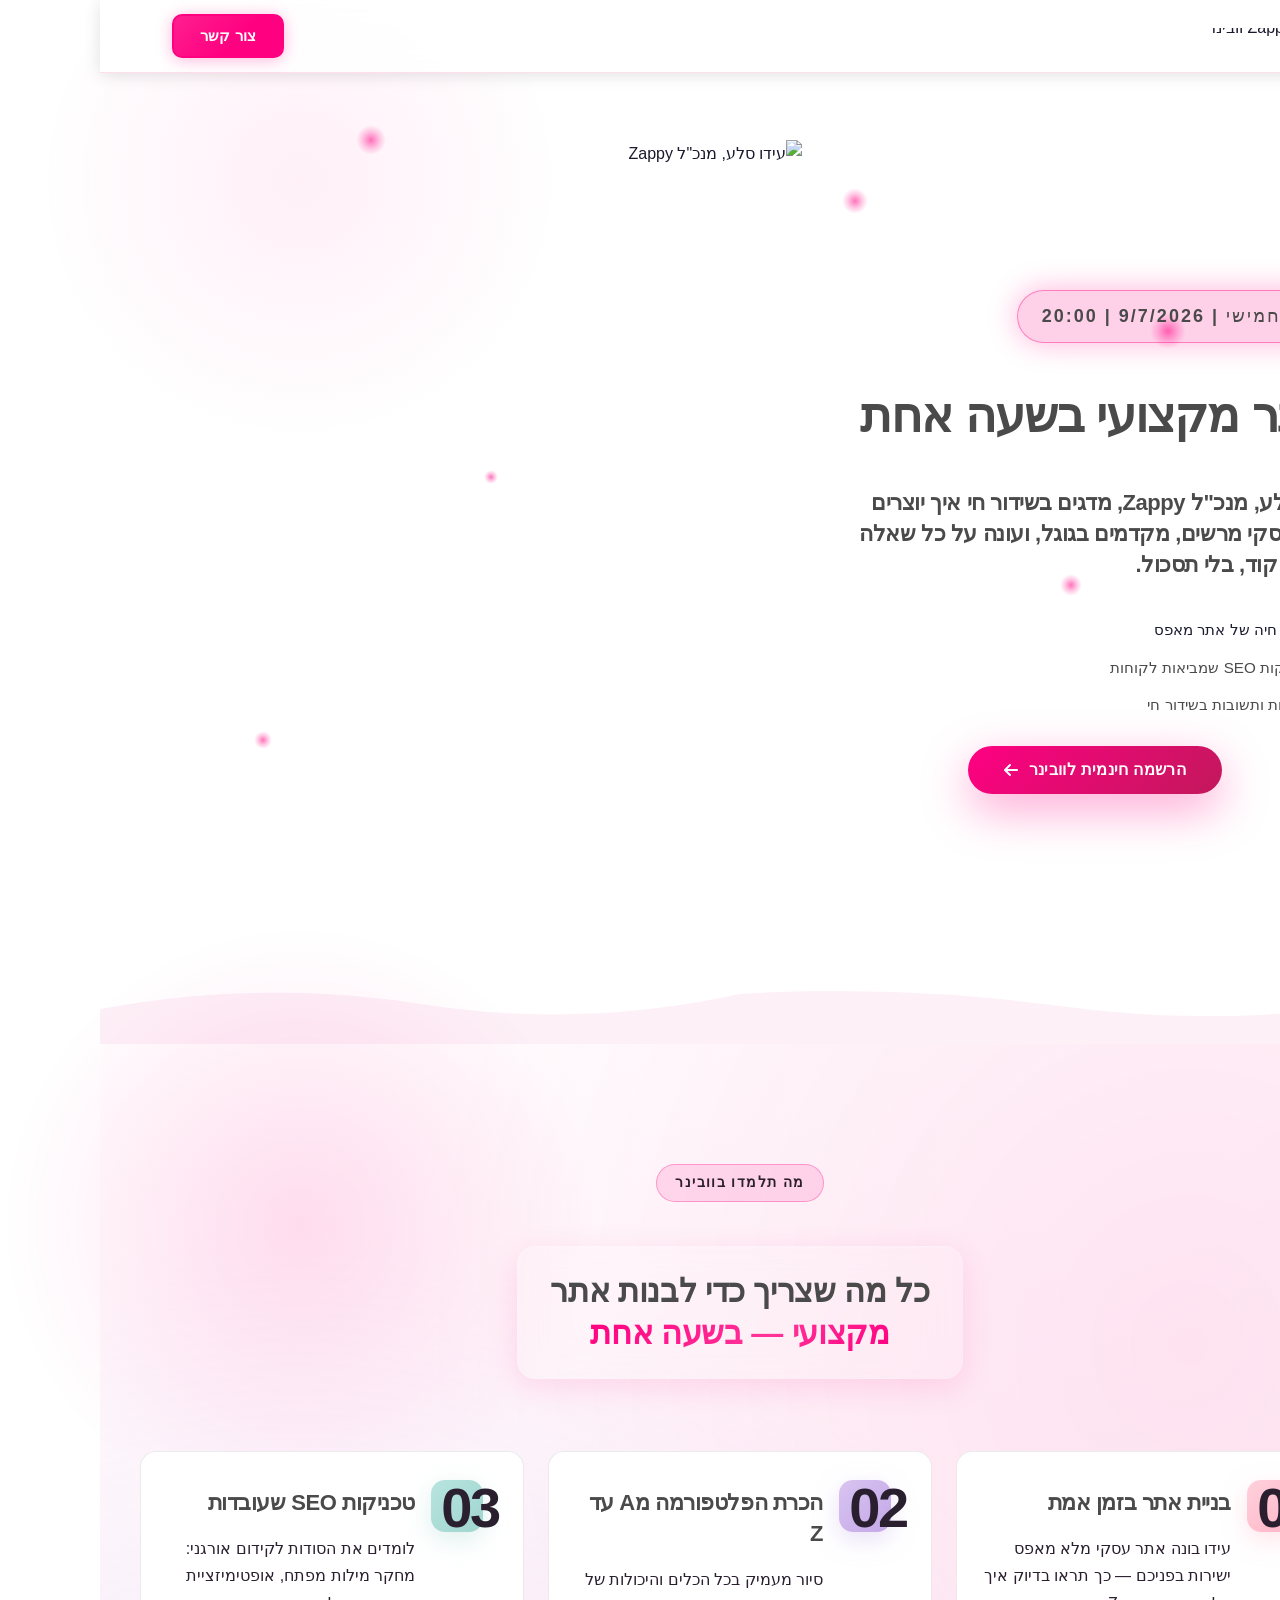
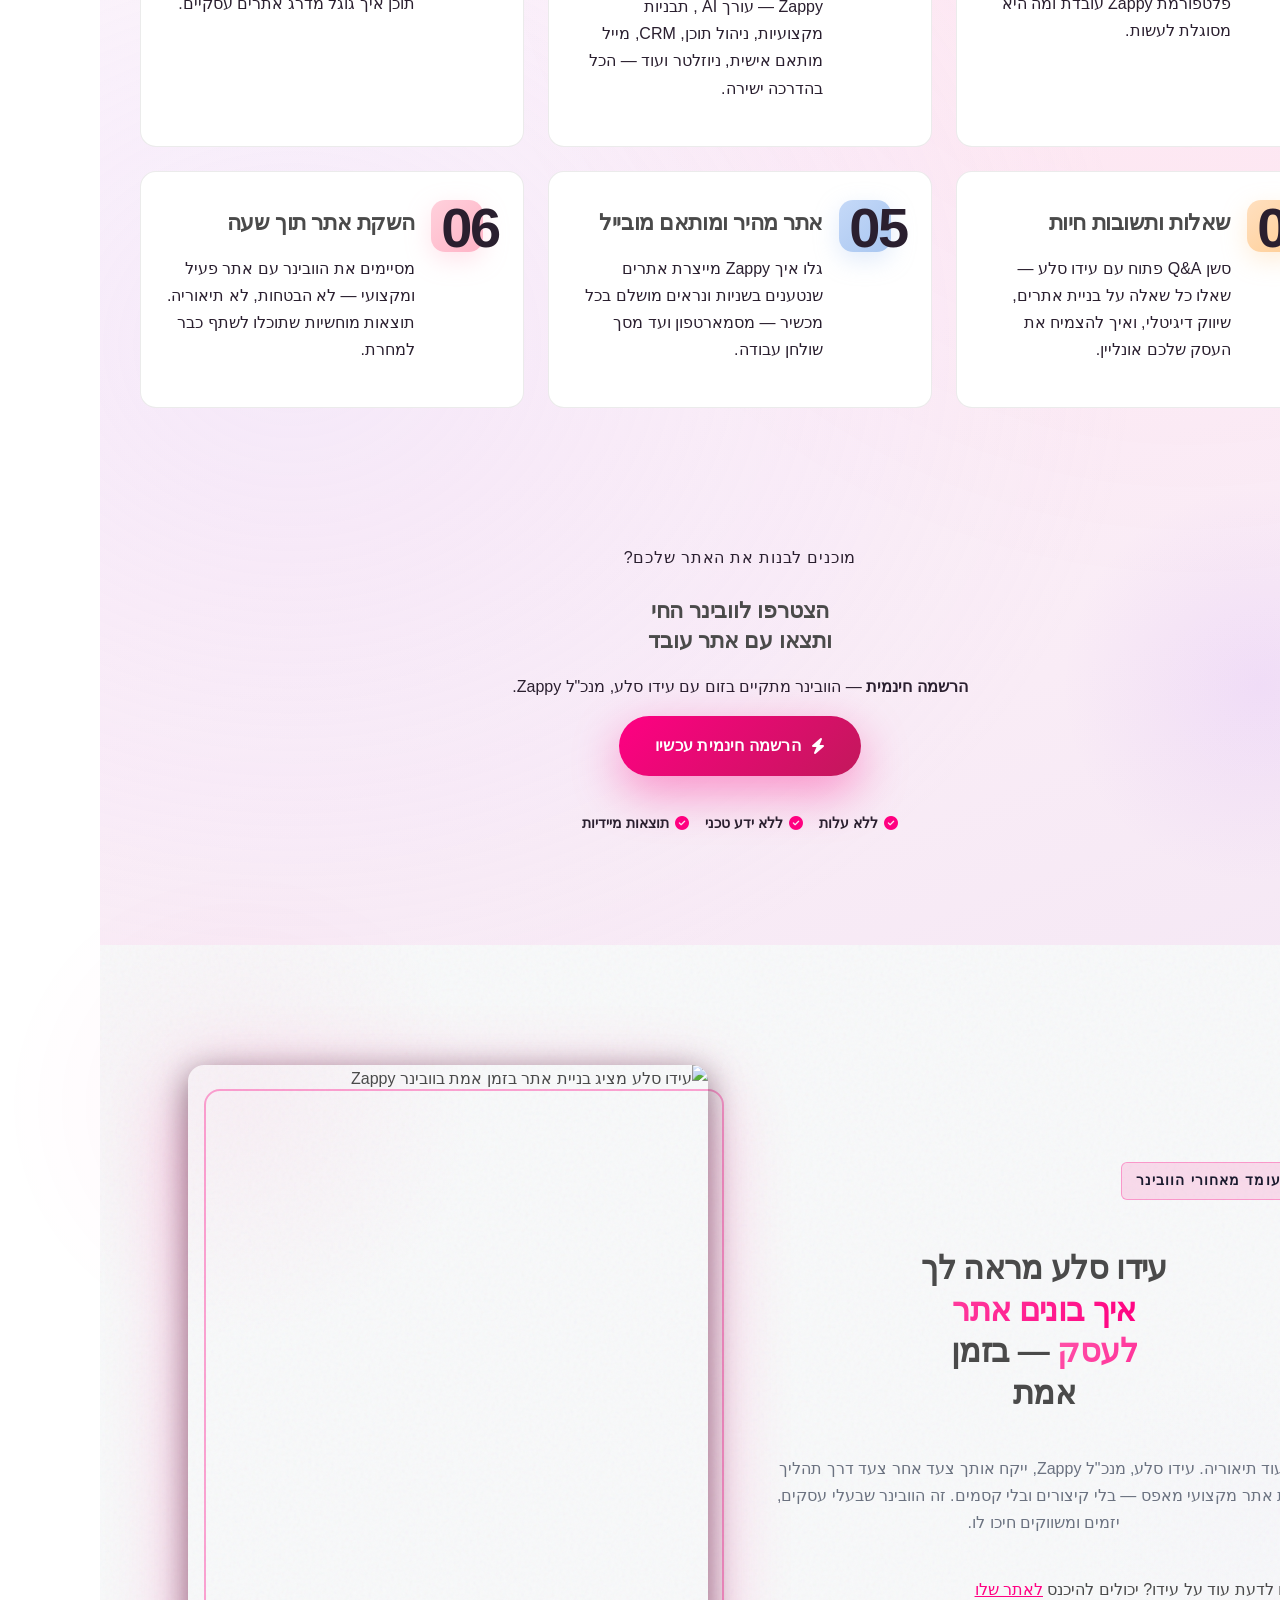
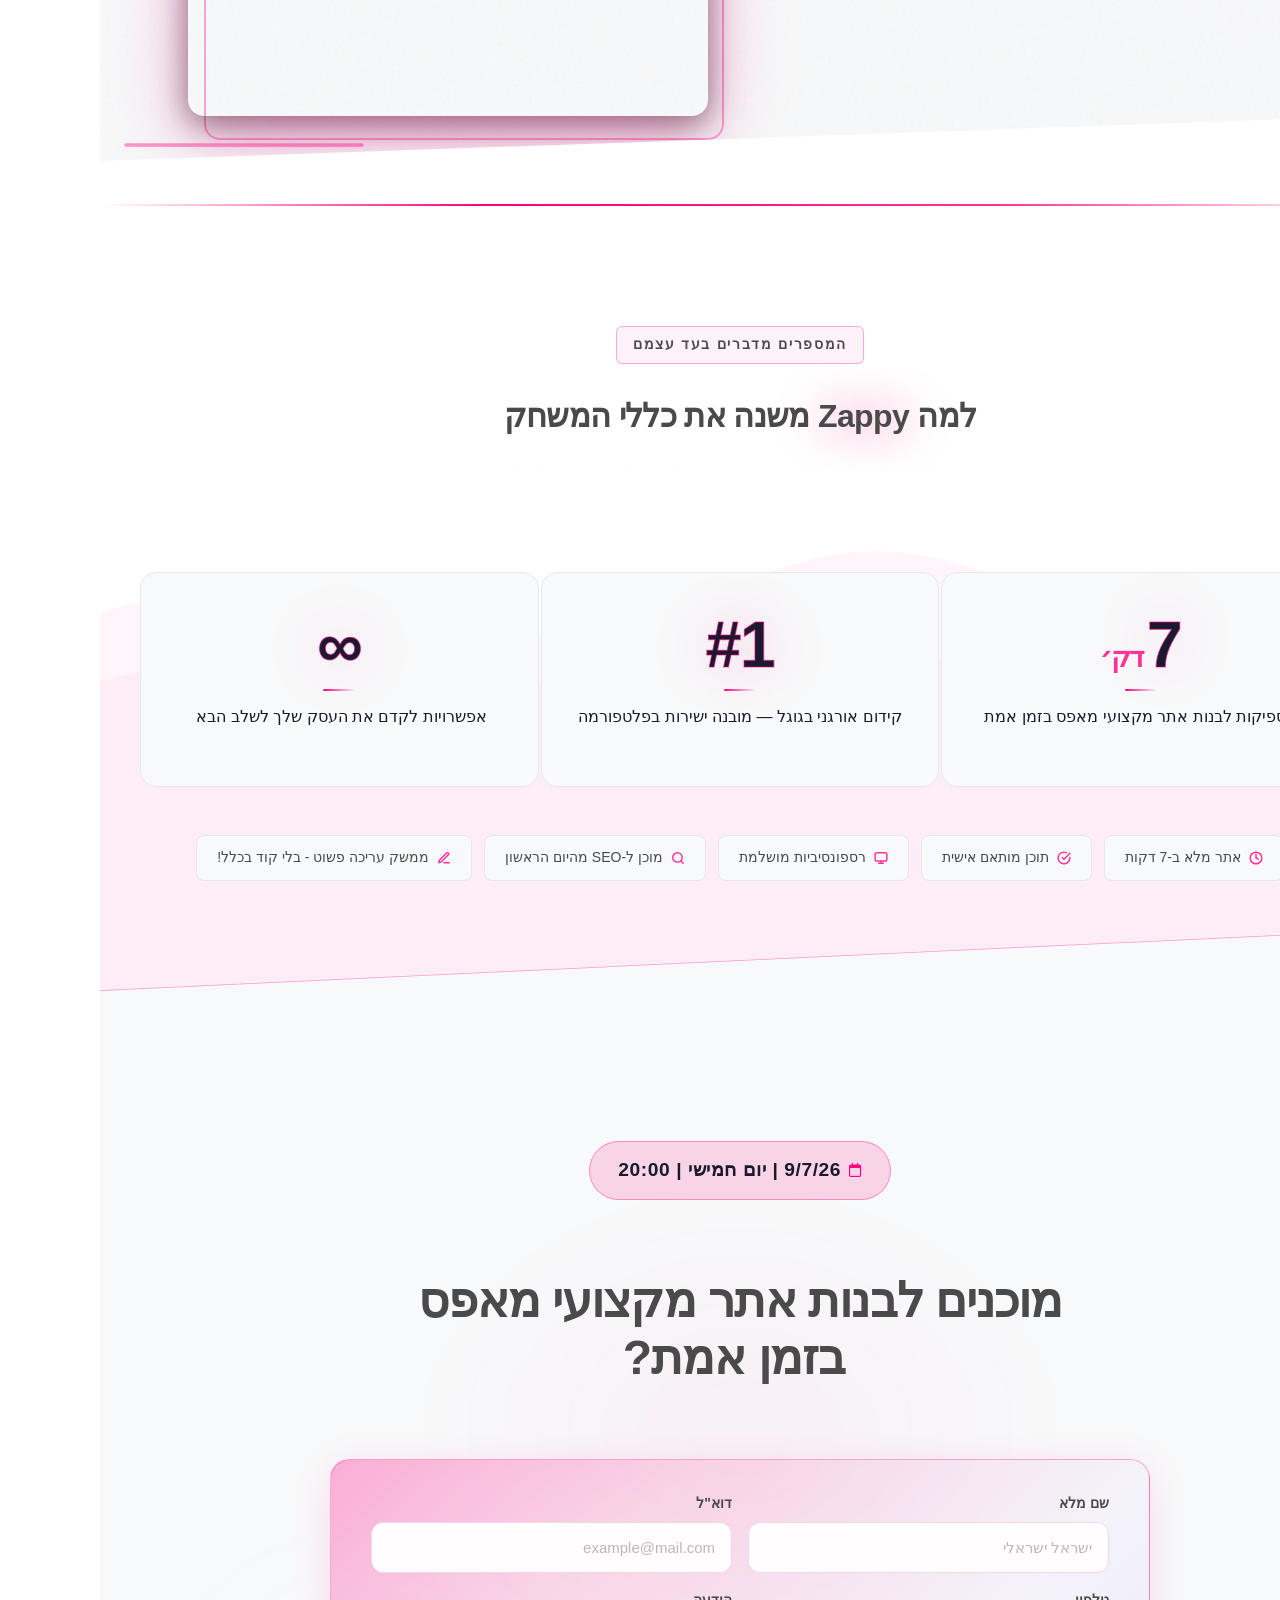
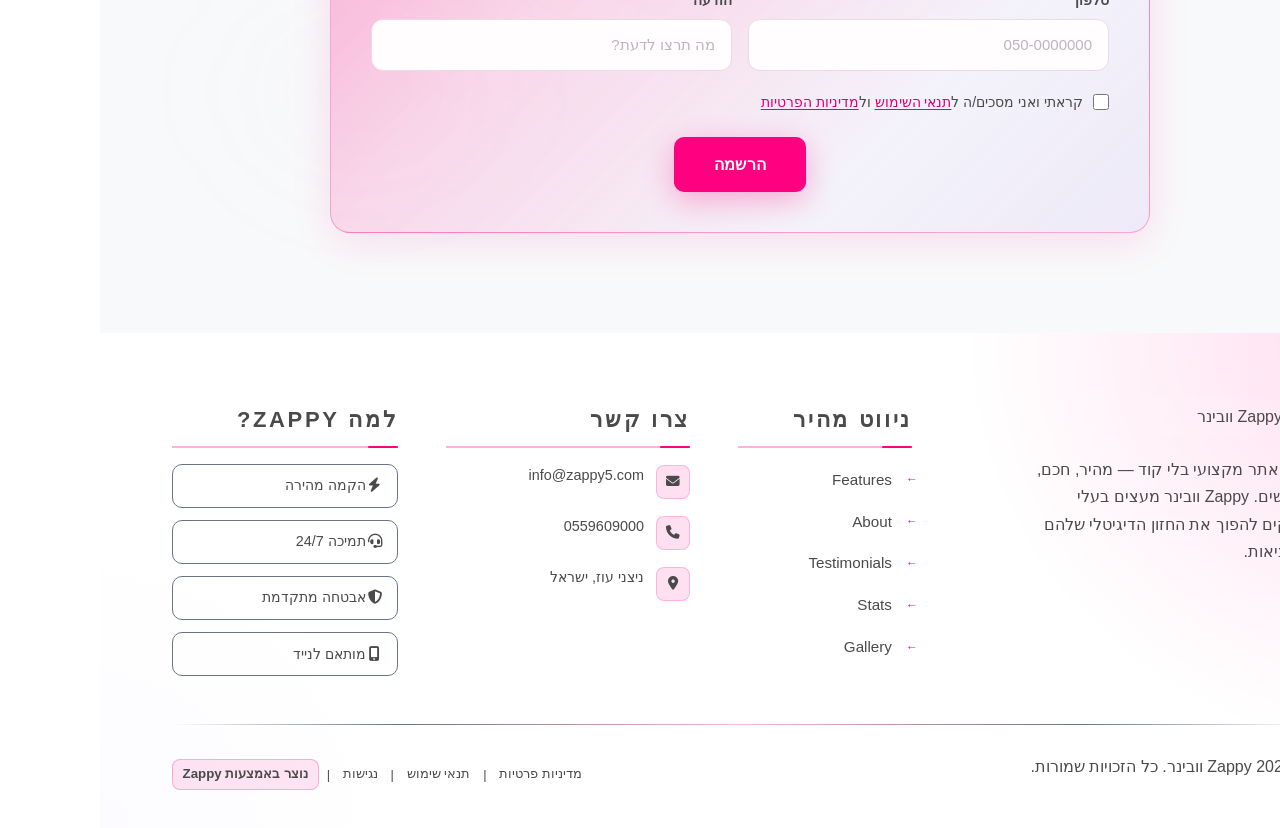
==== commit d87ec716: "Background sync: Progressive GitHub Sync" ====
--- a/public/index.html
+++ b/public/index.html
@@ -1 +1 @@
-<!doctype html><html dir="rtl" lang="he"><head><meta charset="UTF-8"><meta content="width=device-width,initial-scale=1" name="viewport"><meta content="index, follow" name="robots"><title>איך לבנות אתר מקצועי מאפס — Zappy וובינר</title><meta content="Zappy is a website-building platform positioned as a game-changer for business owners. The webinar is hosted by Ido Sela, CEO of Zappy, and focuses on live webs" name="description"><meta content="איך לבנות אתר מקצועי מאפס, בניית אתר לבד, איך בונים אתר לבד, בניית אתרים, אתר לעסק" name="keywords"><link href="/assets/favicon.ico" rel="icon" type="image/x-icon"><link href="/assets/favicon-16x16.png" rel="icon" type="image/png" sizes="16x16"><link href="/assets/favicon-32x32.png" rel="icon" type="image/png" sizes="32x32"><link href="/assets/favicon-48x48.png" rel="icon" type="image/png" sizes="48x48"><link href="/assets/favicon-192x192.png" rel="icon" type="image/png" sizes="192x192"><link href="/assets/favicon-512x512.png" rel="icon" type="image/png" sizes="512x512"><link href="/assets/apple-touch-icon.png" rel="apple-touch-icon"><script>!function(){"use strict";var t="bb098b57-d74f-4514-b582-c1c3386ab24c",e="https://api.zappy5.com/api/analytics/track",a=18e5,n=2592e6,o=!0,i=!0,r=!0;var s=function(){var e="zappy_visitor_"+t,a=null;try{if(a=localStorage.getItem(e)){var o=JSON.parse(a),i=Date.now();if(i-o.created<n)return o.lastSeen=i,localStorage.setItem(e,JSON.stringify(o)),o.id}}catch(t){console.warn("Zappy Analytics: LocalStorage not available")}var r="zv_"+Date.now()+"_"+Math.random().toString(36).substr(2,9);try{localStorage.setItem(e,JSON.stringify({id:r,created:Date.now(),lastSeen:Date.now()}))}catch(t){}return r}(),c=function(){var e="zappy_session_"+t,n=null;try{if(n=sessionStorage.getItem(e)){var o=JSON.parse(n),i=Date.now();if(i-o.timestamp<a)return o.timestamp=i,sessionStorage.setItem(e,JSON.stringify(o)),o.id}}catch(t){console.warn("Zappy Analytics: SessionStorage not available")}var r="zs_"+Date.now()+"_"+Math.random().toString(36).substr(2,9);try{sessionStorage.setItem(e,JSON.stringify({id:r,timestamp:Date.now()}))}catch(t){}return r}();function l(a,n){n=n||{};var o={website_id:t,event_type:a,page_path:window.location.pathname,referrer:document.referrer||"direct",visitor_id:s,session_id:c,metadata:n};if(navigator.sendBeacon){var i=new Blob([JSON.stringify(o)],{type:"application/json"});navigator.sendBeacon(e,i)}else fetch(e,{method:"POST",headers:{"Content-Type":"application/json"},body:JSON.stringify(o),keepalive:!0}).catch(function(t){console.warn("Zappy Analytics: Failed to track event",t)})}o&&l("pageview",{title:document.title,url:window.location.href}),i&&document.addEventListener("click",function(t){var e=t.target;if("BUTTON"===e.tagName||e.closest("button")){var a="BUTTON"===e.tagName?e:e.closest("button");l("click",{element:"button",text:a.textContent.trim().substring(0,100),id:a.id||null,class:a.className||null})}else if("A"===e.tagName||e.closest("a")){var n="A"===e.tagName?e:e.closest("a");l("navigation",{element:"link",text:n.textContent.trim().substring(0,100),href:n.href,external:n.hostname!==window.location.hostname})}},!0),r&&document.addEventListener("submit",function(t){var e=t.target;l("form_submit",{form_id:e.id||null,form_name:e.name||null,form_action:e.action||null,form_method:e.method||"GET"})},!0);var d=Date.now();window.addEventListener("beforeunload",function(){l("page_unload",{time_on_page:Math.floor((Date.now()-d)/1e3),page_path:window.location.pathname})}),window.zappyAnalytics={track:l,getVisitorId:function(){return s},getSessionId:function(){return c}}}()</script><meta content="איך לבנות אתר מקצועי מאפס — Zappy וובינר" property="og:title"><meta content="Zappy is a website-building platform positioned as a game-changer for business owners. The webinar is hosted by Ido Sela, CEO of Zappy, and focuses on live webs" property="og:description"><meta content="https://webinar.zappy5.com/assets/business-general-service-upload-1781593551379-og.jpg" property="og:image"><meta content="summary_large_image" name="twitter:card"><meta content="איך לבנות אתר מקצועי מאפס — Zappy וובינר" name="twitter:title"><meta content="Zappy is a website-building platform positioned as a game-changer for business owners. The webinar is hosted by Ido Sela, CEO of Zappy, and focuses on live webs" name="twitter:description"><meta content="https://webinar.zappy5.com/assets/business-general-service-upload-1781593551379-og.jpg" name="twitter:image"><script type="application/ld+json">{"@context":"https://schema.org","@graph":[{"@type":"LocalBusiness","@id":"https://webinar.zappy5.com#organization","name":"Zappy וובינר","url":"https://webinar.zappy5.com","description":"Zappy is a website-building platform positioned as a game-changer for business owners. The webinar is hosted by Ido Sela, CEO of Zappy, and focuses on live website creation, platform onboarding, SEO techniques, and an open Q&A session. The brand uses a bold pink (#ff0083) and white color palette with dark gray accents, projecting a modern, energetic, and approachable tech identity aimed at empowering non-technical entrepreneurs to build professional websites quickly.","address":{"@type":"PostalAddress","streetAddress":"ניצני עוז, ישראל"},"contactPoint":[{"@type":"ContactPoint","contactType":"customer service","email":"info@zappy5.com","telephone":"0559609000"}]},{"@type":"WebSite","@id":"https://webinar.zappy5.com#website","url":"https://webinar.zappy5.com","name":"Zappy וובינר","publisher":{"@id":"https://webinar.zappy5.com#organization"}},{"@type":"ContactPage","@id":"https://webinar.zappy5.com#contactpage","url":"https://webinar.zappy5.com","name":"איך לבנות אתר מקצועי מאפס — Zappy וובינר","mainEntity":{"@id":"https://webinar.zappy5.com#organization"},"potentialAction":{"@type":"CommunicateAction","target":{"@type":"EntryPoint","urlTemplate":"https://webinar.zappy5.com/api/email/contact-form","actionPlatform":["http/method=POST"],"contentType":"application/json"},"instrument":[{"@type":"PropertyValue","name":"name","propertyID":"text","valueRequired":true,"description":"ישראל ישראלי"},{"@type":"PropertyValue","name":"email","propertyID":"email","valueRequired":true,"description":"example@mail.com"},{"@type":"PropertyValue","name":"phone","propertyID":"tel","valueRequired":true,"description":"050-0000000"},{"@type":"PropertyValue","name":"message","propertyID":"text","valueRequired":true,"description":"מה תרצו לדעת?"},{"@type":"PropertyValue","name":"privacy_consent","propertyID":"checkbox","valueRequired":true}]}}]}</script><meta content="https://webinar.zappy5.com" property="og:url"><meta content="website" property="og:type"><meta content="he_IL" property="og:locale"><link href="https://cdnjs.cloudflare.com/ajax/libs/font-awesome/6.4.0/css/all.min.css" rel="stylesheet"><style>.skip-link{position:absolute;top:0;left:0;transform:translateY(-200%);padding:12px 18px;background:var(--bg-dark,#1a1a1a);color:var(--text-light,#fff);font-weight:600;border-radius:0 0 8px 0;z-index:10000}.skip-link:focus{transform:none;outline:2px solid var(--ring,#fff);outline-offset:2px}:focus-visible{outline:2px solid var(--ring,currentColor);outline-offset:3px}</style><link href="/assets/favicon.ico" rel="icon" type="image/x-icon"><link href="/assets/favicon-16x16.png" rel="icon" type="image/png" sizes="16x16"><link href="/assets/favicon-32x32.png" rel="icon" type="image/png" sizes="32x32"><link href="/assets/favicon-48x48.png" rel="icon" type="image/png" sizes="48x48"><link href="/assets/favicon-192x192.png" rel="icon" type="image/png" sizes="192x192"><link href="/assets/favicon-512x512.png" rel="icon" type="image/png" sizes="512x512"><link href="/assets/apple-touch-icon.png" rel="apple-touch-icon"><link href="https://cdn.jsdelivr.net/npm/vanilla-cookieconsent@3/dist/cookieconsent.css" rel="stylesheet"><script src="https://cdn.jsdelivr.net/npm/vanilla-cookieconsent@3/dist/cookieconsent.umd.js"></script><script src="https://cdn.jsdelivr.net/gh/mickidum/acc_toolbar/acctoolbar/acctoolbar.min.js"></script><style data-zappy-section-v2-css="true">.index-hero-section{position:relative;overflow:visible;background-color:#2a1f2f;background-image:radial-gradient(ellipse at 80% 20%,rgba(255,0,131,.18) 0,transparent 55%),radial-gradient(ellipse at 10% 80%,rgba(217,199,255,.12) 0,transparent 50%),linear-gradient(160deg,#1a0a2e 0,#2a1f2f 60%,#3a1040 100%);color:var(--text-light);direction:rtl;padding:140px 24px 100px;font-family:Inter,Arial,sans-serif}.index-hero-section .index-hero-glow-orb{position:absolute;top:-80px;inset-inline-end:-60px;width:520px;height:520px;border-radius:50%;background:radial-gradient(circle,rgba(255,0,131,.22) 0,rgba(255,79,163,.08) 45%,transparent 70%);pointer-events:none;z-index:0}.index-hero-section .index-hero-container{position:relative;z-index:1;max-width:1200px;margin:0 auto;display:grid;grid-template-columns:1fr 1fr;gap:48px;align-items:center;direction:rtl}.index-hero-section .index-hero-text-col{position:relative;display:flex;flex-direction:column;align-items:flex-start;gap:20px;text-align:start}.index-hero-section .index-hero-label{display:inline-block;font-family:'Space Grotesk',Arial,sans-serif;font-size:.75rem;font-weight:700;letter-spacing:.1em;text-transform:uppercase;color:var(--primary);background:rgba(255,0,131,.12);border:1px solid rgba(255,0,131,.3);border-radius:100px;padding:6px 16px}.index-hero-section .index-hero-h1{font-family:'Space Grotesk',Arial,sans-serif;font-size:3rem;font-weight:800;line-height:1.15;letter-spacing:-.02em;color:var(--text-light);margin:0}.index-hero-section .index-hero-gradient-text{background:linear-gradient(135deg,#ff6ec7 0,#ff0080 60%,#c2185b 100%);-webkit-background-clip:text;-webkit-text-fill-color:transparent;background-clip:text}.index-hero-section .index-hero-subtitle{font-family:Inter,Arial,sans-serif;font-size:1.05rem;font-weight:400;line-height:1.75;color:rgba(255,253,254,.8);margin:0;max-width:520px}.index-hero-section .index-hero-bullets{list-style:none;padding:0;margin:0;display:flex;flex-direction:column;gap:12px}.index-hero-section .index-hero-bullets li{display:flex;flex-direction:row;align-items:center;gap:10px;font-family:Inter,Arial,sans-serif;font-size:.95rem;font-weight:500;color:var(--text-light);text-align:start}.index-hero-section .index-hero-bullet-icon{flex-shrink:0;display:flex;align-items:center;justify-content:center}.index-hero-section .index-hero-ctas{display:flex;flex-direction:row;flex-wrap:wrap;align-items:center;gap:16px;margin-top:8px}.index-hero-section .index-hero-btn-primary{display:inline-flex;align-items:center;gap:10px;background:linear-gradient(135deg,#ff0080 0,#c2185b 100%);color:#fff;font-family:'Space Grotesk',Arial,sans-serif;font-size:1rem;font-weight:700;letter-spacing:.02em;padding:16px 36px;border-radius:100px;text-decoration:none;border:none;cursor:pointer;box-shadow:0 16px 48px rgba(255,0,131,.35);transition:transform .3s cubic-bezier(.4,0,.2,1),box-shadow .3s cubic-bezier(.4,0,.2,1);white-space:nowrap}.index-hero-section .index-hero-btn-primary:hover{transform:translateY(-4px);box-shadow:0 24px 60px rgba(255,0,131,.5)}.index-hero-section .index-hero-btn-ghost{display:inline-flex;align-items:center;background:0 0;color:rgba(255,253,254,.85);font-family:Inter,Arial,sans-serif;font-size:.95rem;font-weight:600;text-decoration:underline;text-underline-offset:4px;text-decoration-color:rgba(255,79,163,0.5);padding:8px 4px;border:none;cursor:pointer;transition:color .25s ease;white-space:nowrap}.index-hero-section .index-hero-btn-ghost:hover{color:var(--secondary);text-decoration-color:var(--secondary)}.index-hero-section .index-hero-annotation{display:flex;flex-direction:row;align-items:flex-end;gap:4px;pointer-events:none;margin-top:-8px}.index-hero-section .index-hero-annotation-text{font-family:'Space Grotesk',Arial,sans-serif;font-size:.85rem;font-weight:700;color:var(--primary);transform:rotate(-3deg);display:inline-block;margin-bottom:6px}.index-hero-section .index-hero-image-col{position:relative;display:flex;align-items:center;justify-content:center}.index-hero-section .index-hero-image-frame{position:relative;width:100%;max-width:560px}.index-hero-section .index-hero-img{display:block;width:100%;height:auto;border-radius:20px;box-shadow:0 0 0 1px rgba(255,0,131,.15),0 24px 80px rgba(255,0,131,.25),0 8px 32px rgba(0,0,0,.5);transform:perspective(1000px) rotateY(4deg) rotateX(-2deg);transition:transform .4s cubic-bezier(.4,0,.2,1);object-fit:cover}.index-hero-section .index-hero-image-frame:hover .index-hero-img{transform:perspective(1000px) rotateY(1deg) rotateX(-1deg) translateY(-4px)}.index-hero-section .index-hero-badge{position:absolute;top:-18px;inset-inline-start:-20px;display:flex;flex-direction:row;align-items:center;gap:10px;background:rgba(26,10,46,.88);backdrop-filter:blur(12px);border:1px solid rgba(255,0,131,.3);border-radius:14px;padding:10px 16px;box-shadow:0 8px 32px rgba(0,0,0,.4);z-index:5}.index-hero-section .index-hero-badge-icon{font-size:1.4rem;color:var(--primary);line-height:1;animation:index-hero-pulse 2s ease-in-out infinite}.index-hero-section .index-hero-badge-text{display:flex;flex-direction:column;gap:1px;text-align:start}.index-hero-section .index-hero-badge-text strong{font-family:'Space Grotesk',Arial,sans-serif;font-size:.85rem;font-weight:700;color:var(--text-light);line-height:1.2}.index-hero-section .index-hero-badge-text small{font-family:Inter,Arial,sans-serif;font-size:.72rem;font-weight:500;color:rgba(255,253,254,.6);line-height:1.3}.index-hero-section .index-hero-participants{position:absolute;bottom:-18px;inset-inline-end:-16px;display:flex;flex-direction:row;align-items:center;gap:10px;background:rgba(26,10,46,.88);backdrop-filter:blur(12px);border:1px solid rgba(217,199,255,.2);border-radius:14px;padding:10px 16px;box-shadow:0 8px 32px rgba(0,0,0,.35);z-index:5;font-family:Inter,Arial,sans-serif;font-size:.82rem;font-weight:600;color:rgba(255,253,254,.85);white-space:nowrap}.index-hero-section .index-hero-avatars{display:flex;flex-direction:row}.index-hero-section .index-hero-avatar{width:28px;height:28px;border-radius:50%;display:flex;align-items:center;justify-content:center;font-size:.7rem;font-weight:700;color:#fff;border:2px solid rgba(26,10,46,.9);margin-inline-end:-8px;flex-shrink:0}.index-hero-section .index-hero-avatars .index-hero-avatar:last-child{margin-inline-end:0}@keyframes index-hero-pulse{0%,100%{opacity:1;transform:scale(1)}50%{opacity:.7;transform:scale(1.15)}}.index-hero-section .index-hero-divider-wrapper{position:absolute;bottom:0;left:0;width:100%;height:70px;pointer-events:none;z-index:5}.index-hero-section .index-hero-divider-wrapper svg{display:block;width:100%;height:100%}@media (max-width:900px){.index-hero-section .index-hero-container{grid-template-columns:1fr;gap:40px}.index-hero-section .index-hero-text-col{order:1}.index-hero-section .index-hero-image-col{order:2}.index-hero-section .index-hero-h1{font-size:2.4rem}}@media (max-width:768px){.index-hero-section{padding:100px 16px 90px}.index-hero-section .index-hero-container{padding:0;gap:32px}.index-hero-section .index-hero-h1{font-size:2rem}.index-hero-section .index-hero-subtitle{font-size:1rem}.index-hero-section .index-hero-ctas{flex-direction:column;align-items:flex-start;gap:12px}.index-hero-section .index-hero-btn-primary{width:100%;justify-content:center;padding:14px 24px}.index-hero-section .index-hero-badge{position:static;align-self:flex-start;margin-bottom:8px}.index-hero-section .index-hero-participants{position:static;align-self:flex-end;margin-top:8px}.index-hero-section .index-hero-image-frame{display:flex;flex-direction:column;align-items:center;gap:0}.index-hero-section .index-hero-img{transform:none;border-radius:16px}.index-hero-section .index-hero-glow-orb{width:280px;height:280px;top:-40px;inset-inline-end:-30px}.index-hero-section .index-hero-annotation{display:none}}.hero .hero-title,.hero h1,.hero-section h1,.hero-title,[class*=hero-] h1,[class~=hero] h1{font-size:48px!important;line-height:1.2!important}@media (max-width:1024px){.hero .hero-title,.hero h1,.hero-section h1,.hero-title,[class*=hero-] h1,[class~=hero] h1{font-size:36px!important}}@media (max-width:768px){.hero .hero-title,.hero h1,.hero-section h1,.hero-title,[class*=hero-] h1,[class~=hero] h1{font-size:28px!important}}</style><style data-zappy-section-v2-css="true">.index-features-section{position:relative;overflow:visible;background-color:#0d0118;background-image:radial-gradient(ellipse at 70% 20%,rgba(255,0,131,.18) 0,transparent 55%),radial-gradient(ellipse at 15% 80%,rgba(60,10,100,.45) 0,transparent 50%),linear-gradient(160deg,#0d0118 0,#1a0a2e 50%,#2d0a4e 100%);color:var(--text-light);padding:90px 16px 80px;direction:rtl}.index-features-section .index-features-orb{position:absolute;border-radius:50%;pointer-events:none;z-index:0}.index-features-section .index-features-orb:first-child{width:600px;height:600px;top:-120px;inset-inline-end:-100px;background:radial-gradient(circle,rgba(255,0,131,.12) 0,transparent 70%)}.index-features-section .index-features-orb--secondary{width:400px;height:400px;bottom:60px;inset-inline-start:-80px;background:radial-gradient(circle,rgba(169,92,255,.1) 0,transparent 70%)}.index-features-section .index-features-container{position:relative;z-index:1;max-width:1200px;margin:0 auto}.index-features-section .index-features-header{text-align:center;margin-bottom:56px;max-width:720px;margin-inline:auto;margin-bottom:56px}.index-features-section .index-features-eyebrow{display:inline-block;font-family:Inter,Arial,sans-serif;font-size:.875rem;font-weight:700;letter-spacing:.1em;text-transform:uppercase;color:var(--primary);background:rgba(255,0,131,.12);border:1px solid rgba(255,0,131,.3);border-radius:100px;padding:6px 18px;margin-bottom:20px}.index-features-section .index-features-title{font-family:'Space Grotesk',Arial,sans-serif;font-size:2rem;font-weight:700;line-height:1.2;color:var(--text-light);margin:0 0 16px;letter-spacing:-.01em}.index-features-section .index-features-title-highlight{background:linear-gradient(135deg,#ff0080 0,#f39 60%,#ff0080 100%);-webkit-background-clip:text;-webkit-text-fill-color:transparent;background-clip:text}.index-features-section .index-features-subtitle{font-family:Inter,Arial,sans-serif;font-size:1rem;line-height:1.7;color:rgba(255,253,254,.7);margin:0;text-align:center}.index-features-section .index-features-grid{display:grid;grid-template-columns:1fr;gap:20px;margin-bottom:64px;direction:rtl}.index-features-section .index-features-card{background:#fff;backdrop-filter:none;-webkit-backdrop-filter:blur(12px);border-radius:16px;border:1px solid rgba(0,0,0,.08);padding:28px 24px;position:relative;transition:border-color .3s ease,box-shadow .3s ease,transform .3s ease;overflow:hidden}.index-features-section .index-features-card::before{content:'';position:absolute;inset:0;border-radius:16px;background:linear-gradient(135deg,rgba(255,0,131,.05) 0,transparent 60%);opacity:0;transition:opacity .3s ease;pointer-events:none}.index-features-section .index-features-card:hover{border-color:rgba(255,0,131,.5);box-shadow:0 0 40px rgba(255,0,131,.2),0 16px 48px rgba(0,0,0,.3);transform:translateY(-4px)}.index-features-section .index-features-card:hover::before{opacity:1}.index-features-section .index-features-card-inner{position:relative;z-index:1;display:flex;flex-direction:row;align-items:flex-start;gap:16px}.index-features-section .index-features-number{position:absolute;top:0;inset-inline-start:0;font-family:'Space Grotesk',Arial,sans-serif;font-size:3.5rem;font-weight:800;line-height:1;color:rgba(255,0,131,.08);pointer-events:none;user-select:none;letter-spacing:-.04em}.index-features-section .index-features-icon-wrap{flex-shrink:0;width:52px;height:52px;border-radius:14px;display:flex;align-items:center;justify-content:center;color:#fff}.index-features-section .index-features-icon-wrap--pink{background:linear-gradient(135deg,#ffd1dc 0,#ffb3c6 100%);box-shadow:0 8px 24px rgba(255,179,198,.35)}.index-features-section .index-features-icon-wrap--purple{background:linear-gradient(135deg,#d8c4f0 0,#c4a8e8 100%);box-shadow:0 8px 24px rgba(196,168,232,.35)}.index-features-section .index-features-icon-wrap--teal{background:linear-gradient(135deg,#b8e4de 0,#a0d5cf 100%);box-shadow:0 8px 24px rgba(160,213,207,.35)}.index-features-section .index-features-icon-wrap--orange{background:linear-gradient(135deg,#ffe0c0 0,#ffcd94 100%);box-shadow:0 8px 24px rgba(255,205,148,.35)}.index-features-section .index-features-icon-wrap--blue{background:linear-gradient(135deg,#c5d9f8 0,#a8c6f0 100%);box-shadow:0 8px 24px rgba(168,198,240,.35)}.index-features-section .index-features-card-content{flex:1;min-width:0}.index-features-section .index-features-card-title{font-family:'Space Grotesk',Arial,sans-serif;font-size:1.125rem;font-weight:700;line-height:1.3;color:var(--text-light);margin:0 0 8px;text-align:right}.index-features-section .index-features-card-desc{font-family:Inter,Arial,sans-serif;font-size:.9rem;line-height:1.7;color:rgba(255,253,254,.65);margin:0;text-align:right}.index-features-section .index-features-bottom{display:flex;flex-direction:column;gap:40px;align-items:center}.index-features-section .index-features-image-wrap{position:relative;width:100%;max-width:560px;border-radius:20px;overflow:hidden;flex-shrink:0}.index-features-section .index-features-image-wrap img{width:100%;height:auto;display:block;border-radius:20px;border:1px solid rgba(255,0,131,.2);object-fit:cover}.index-features-section .index-features-image-glow{position:absolute;inset:0;border-radius:20px;box-shadow:inset 0 0 60px rgba(255,0,131,.15);pointer-events:none}.index-features-section .index-features-cta-wrap{text-align:center;width:100%;max-width:560px}.index-features-section .index-features-cta-label{font-family:Inter,Arial,sans-serif;font-size:.875rem;font-weight:600;color:var(--primary);letter-spacing:.05em;text-transform:uppercase;margin:0 0 12px}.index-features-section .index-features-cta-heading{font-family:'Space Grotesk',Arial,sans-serif;font-size:1.625rem;font-weight:700;line-height:1.25;color:var(--text-light);margin:0 0 16px;letter-spacing:-.01em}.index-features-section .index-features-cta-text{font-family:Inter,Arial,sans-serif;font-size:.95rem;line-height:1.7;color:rgba(255,253,254,.65);margin:0 0 28px}.index-features-section .btn-pill.index-features-cta-btn{display:inline-flex;align-items:center;gap:10px;border-radius:100px;padding:16px 36px;background:linear-gradient(135deg,#ff0080 0,#c2185b 100%);color:#fff;font-family:'Space Grotesk',Arial,sans-serif;font-weight:700;font-size:1rem;border:none;text-decoration:none;cursor:pointer;box-shadow:0 16px 48px rgba(255,0,131,.4);transition:box-shadow .3s ease,transform .3s ease;letter-spacing:.01em}.index-features-section .btn-pill.index-features-cta-btn:hover{box-shadow:0 20px 60px rgba(255,0,131,.6);transform:translateY(-2px)}.index-features-section .index-features-cta-trust{display:flex;flex-direction:row;flex-wrap:wrap;gap:16px;margin-top:20px;justify-content:flex-end}.index-features-section .index-features-cta-trust span{display:flex;flex-direction:row;align-items:center;gap:6px;font-family:Inter,Arial,sans-serif;font-size:.875rem;font-weight:600;color:rgba(255,253,254,.75)}.index-features-section .index-features-cta-trust span i{color:var(--primary);font-size:.875rem}@media (min-width:768px){.index-features-section{padding:100px 40px 90px}.index-features-section .index-features-title{font-size:2.75rem}.index-features-section .index-features-grid{grid-template-columns:1fr 1fr;gap:24px}.index-features-section .index-features-card-title{font-size:1.25rem}.index-features-section .index-features-bottom{flex-direction:row;gap:56px;align-items:center;justify-content:space-between}.index-features-section .index-features-image-wrap{max-width:480px;width:45%}.index-features-section .index-features-cta-wrap{max-width:none;flex:1}.index-features-section .index-features-cta-heading{font-size:2rem}}@media (min-width:1024px){.index-features-section{padding:110px 60px 100px}.index-features-section .index-features-title{font-size:3rem}.index-features-section .index-features-grid{gap:28px}.index-features-section .index-features-bottom{gap:72px}.index-features-section .index-features-image-wrap{max-width:520px}}@media (max-width:767px){.index-features-section .index-features-grid{grid-template-columns:1fr!important}.index-features-section .index-features-bottom{flex-direction:column!important}.index-features-section .index-features-cta-trust{justify-content:center}.index-features-section .index-features-cta-wrap{text-align:center}.index-features-section .index-features-cta-heading,.index-features-section .index-features-cta-label,.index-features-section .index-features-cta-text{text-align:center}.index-features-section .index-features-cta-trust{justify-content:center}.index-features-section .index-features-card-inner{flex-direction:column;gap:12px}.index-features-section .index-features-number{font-size:2.5rem}.index-features-section .index-features-orb:first-child{width:300px;height:300px;top:-60px;inset-inline-end:-60px}.index-features-section .index-features-orb--secondary{width:200px;height:200px}}</style><script>!function(e,t,n,c,o,a,f){e.fbq||(o=e.fbq=function(){o.callMethod?o.callMethod.apply(o,arguments):o.queue.push(arguments)},e._fbq||(e._fbq=o),o.push=o,o.loaded=!0,o.version="2.0",o.queue=[],(a=t.createElement(n)).async=!0,a.src="https://connect.facebook.net/en_US/fbevents.js",(f=t.getElementsByTagName(n)[0]).parentNode.insertBefore(a,f))}(window,document,"script"),fbq("init","2782095785329103"),fbq("track","PageView")</script><link href="/styles.css" rel="stylesheet"><script>window.ZAPPY_WEBSITE_ID="bb098b57-d74f-4514-b582-c1c3386ab24c",window.ZAPPY_API_BASE="https://api.zappy5.com"</script><style id="zappy-dropdown-submenu-styles">#navMenu li:has(.sub-menu),.nav-menu li:has(.sub-menu),.navbar li:has(.sub-menu),nav li:has(.sub-menu){position:relative}#navMenu .sub-menu,.nav-menu .sub-menu,.navbar .sub-menu,nav .sub-menu{display:block!important;position:absolute!important;top:100%;left:0;min-width:220px;background:#fff;border-radius:8px;box-shadow:0 8px 25px rgba(0,0,0,.15);padding:8px 0;opacity:0;visibility:hidden;transform:translateY(10px);transition:all .3s ease;z-index:1000;list-style:none;pointer-events:none}#navMenu li:hover>.sub-menu,.nav-menu li:hover>.sub-menu,.navbar li:hover>.sub-menu,nav li:hover>.sub-menu{opacity:1!important;visibility:visible!important;transform:translateY(0)!important;pointer-events:auto!important}.sub-menu li{list-style:none;margin:0;padding:0}.sub-menu a{display:block!important;padding:10px 16px!important;color:var(--text-dark,#333)!important;font-weight:500;text-decoration:none;white-space:nowrap;transition:background-color .2s}.sub-menu .zappy-nav-child>a{padding-left:28px!important;font-size:.9em!important;opacity:.85!important}[dir=rtl] .sub-menu .zappy-nav-child>a,html[lang=ar] .sub-menu .zappy-nav-child>a,html[lang=he] .sub-menu .zappy-nav-child>a{padding-left:10px!important;padding-right:28px!important}.sub-menu .zappy-nav-parent>a{font-weight:600!important}.sub-menu a:hover{background-color:#f5f5f5}[dir=rtl] .nav-menu .sub-menu,[dir=rtl] .navbar .sub-menu,[dir=rtl] nav .sub-menu,html[lang=ar] .nav-menu .sub-menu,html[lang=ar] .navbar .sub-menu,html[lang=ar] nav .sub-menu,html[lang=he] .nav-menu .sub-menu,html[lang=he] .navbar .sub-menu,html[lang=he] nav .sub-menu{left:auto!important;right:0!important}.sub-menu:empty,.sub-menu:not(:has(li)):not(:has(> a)),.sub-menu:not(:has(li:not(.zappy-hidden-menu-item))):not(:has(> a)){display:none!important;opacity:0!important;visibility:hidden!important;pointer-events:none!important}li:has(.menu-group-title):hover>.sub-menu{opacity:1!important;visibility:visible!important;transform:translateY(0)!important;pointer-events:auto!important}#navMenu>li>.menu-group-title,.nav-menu>li>.menu-group-title{display:inline-block;padding:.5rem 1rem;cursor:default;user-select:none}@media (max-width:768px){#navMenu .sub-menu,.nav-menu .sub-menu,.navbar .sub-menu,nav .sub-menu{position:static!important;transform:none!important;box-shadow:none!important;background:0 0!important;max-height:0;overflow:hidden;opacity:0;visibility:hidden;transition:max-height .3s ease,opacity .3s ease;padding:0!important;border-radius:0!important}#navMenu .sub-menu.mobile-expanded,.nav-menu .sub-menu.mobile-expanded,.navbar .sub-menu.mobile-expanded{max-height:none!important;overflow-y:visible!important;opacity:1!important;visibility:visible!important;padding:8px 0 8px 16px!important}[dir=rtl] .sub-menu.mobile-expanded,html[lang=he] .sub-menu.mobile-expanded{padding:8px 16px 8px 0!important}#navMenu li:hover>.sub-menu,.nav-menu li:hover>.sub-menu,.navbar li:hover>.sub-menu,nav li:hover>.sub-menu{opacity:0;visibility:hidden;pointer-events:none}#navMenu li>.sub-menu.mobile-expanded,.nav-menu li>.sub-menu.mobile-expanded,.navbar li>.sub-menu.mobile-expanded,nav li>.sub-menu.mobile-expanded{opacity:1!important;visibility:visible!important;pointer-events:auto!important}#navMenu li:has(.sub-menu),.nav-menu li:has(.sub-menu),.navbar li:has(.sub-menu),nav li:has(.sub-menu){display:flex!important;flex-wrap:wrap!important;align-items:center!important;position:relative!important;min-height:44px!important}#navMenu li:has(.sub-menu)>a,.nav-menu li:has(.sub-menu)>a,.navbar li:has(.sub-menu)>a,nav li:has(.sub-menu)>a{flex:1!important;min-width:0!important}#navMenu li:has(.sub-menu)>.menu-group-title,.nav-menu li:has(.sub-menu)>.menu-group-title,.navbar li:has(.sub-menu)>.menu-group-title,nav li:has(.sub-menu)>.menu-group-title{flex:1!important;min-width:0!important;padding:0!important;line-height:inherit!important}#navMenu li:has(.sub-menu)>.sub-menu,.nav-menu li:has(.sub-menu)>.sub-menu,.navbar li:has(.sub-menu)>.sub-menu,nav li:has(.sub-menu)>.sub-menu{flex-basis:100%!important;width:100%!important}#navMenu li:has(.sub-menu)>a [class*=arrow],#navMenu li:has(.sub-menu)>a [class*=chevron],.nav-menu li:has(.sub-menu)>a .fa-angle-down,.nav-menu li:has(.sub-menu)>a .fa-chevron-down,.nav-menu li:has(.sub-menu)>a [class*=arrow],.nav-menu li:has(.sub-menu)>a [class*=chevron],nav li:has(.sub-menu)>a [class*=arrow],nav li:has(.sub-menu)>a [class*=chevron]{display:none!important;visibility:hidden!important}.mobile-submenu-toggle{display:flex!important;align-items:center!important;justify-content:center!important;width:44px!important;height:auto!important;background:0 0!important;border:none!important;cursor:pointer!important;color:var(--text-light)!important;position:static!important;flex-shrink:0!important;align-self:stretch!important;z-index:2!important;padding:0!important;margin:0!important}.mobile-submenu-toggle::after{content:''!important;width:0!important;height:0!important;border-left:6px solid transparent!important;border-right:6px solid transparent!important;border-top:7px solid currentColor!important;transition:transform .3s ease!important}.mobile-submenu-toggle.expanded::after{transform:rotate(180deg)!important}.sub-menu a{padding:10px 0!important;display:block!important;color:var(--text-light)!important;white-space:normal!important}.sub-menu .zappy-nav-child>a{padding-left:28px!important;font-size:.9em!important;opacity:.85!important}[dir=rtl] .sub-menu .zappy-nav-child>a,html[lang=ar] .sub-menu .zappy-nav-child>a,html[lang=he] .sub-menu .zappy-nav-child>a{padding-left:0!important;padding-right:28px!important}.sub-menu .zappy-nav-parent>a{font-weight:600!important}#navMenu.active,.nav-menu.active{max-width:100vw!important;overflow-x:hidden!important;box-sizing:border-box!important}.navbar .sub-menu li a,.zappy-products-dropdown .sub-menu a,nav.navbar .sub-menu li a{color:var(--text-light)!important}}@media (min-width:769px){.mobile-submenu-toggle{display:none!important}}</style><style id="zappy-widget-visibility">html[dir=rtl] .whatsapp-float{right:20px!important;left:auto!important}html:not([dir]) .whatsapp-float,html[dir=ltr] .whatsapp-float{left:20px!important;right:auto!important}html[dir=rtl] #mic-access-tool-general-button,html[dir=rtl] #mic-init-access-tool #mic-access-tool-general-button,html[dir=rtl] #mic-init-access-tool .mic-access-tool-general-button,html[dir=rtl] ._access-icon,html[dir=rtl] .mic-access-tool-general-button{left:20px!important;right:auto!important}html:not([dir]) #mic-access-tool-general-button,html:not([dir]) #mic-init-access-tool #mic-access-tool-general-button,html:not([dir]) #mic-init-access-tool .mic-access-tool-general-button,html:not([dir]) ._access-icon,html:not([dir]) .mic-access-tool-general-button,html[dir=ltr] #mic-access-tool-general-button,html[dir=ltr] #mic-init-access-tool #mic-access-tool-general-button,html[dir=ltr] #mic-init-access-tool .mic-access-tool-general-button,html[dir=ltr] ._access-icon,html[dir=ltr] .mic-access-tool-general-button{right:20px!important;left:auto!important}@media (max-width:768px){.whatsapp-float{display:flex!important}}@media (min-width:769px){.whatsapp-float{display:flex!important}}@media (max-width:768px){#mic-access-tool-general-button,#mic-init-access-tool #mic-access-tool-general-button,#mic-init-access-tool .mic-access-tool-general-button,._access-icon,.mic-access-tool-general-button{display:flex!important;visibility:visible!important;opacity:1!important;pointer-events:auto!important}#mic-access-tool-box.opened-mic-access-tool,#mic-init-access-tool #mic-access-tool-box.opened-mic-access-tool,.mic-access-tool-box.opened-mic-access-tool{visibility:visible!important;opacity:1!important;pointer-events:auto!important}}@media (min-width:769px){#mic-access-tool-general-button,#mic-init-access-tool #mic-access-tool-general-button,#mic-init-access-tool .mic-access-tool-general-button,._access-icon,.mic-access-tool-general-button{display:flex!important;visibility:visible!important;opacity:1!important;pointer-events:auto!important}#mic-access-tool-box.opened-mic-access-tool,#mic-init-access-tool #mic-access-tool-box.opened-mic-access-tool,.mic-access-tool-box.opened-mic-access-tool{visibility:visible!important;opacity:1!important;pointer-events:auto!important}}</style></head><body><a href="#main" class="skip-link">דלג לתוכן הראשי</a><nav class="navbar" dir="rtl"><button class="mobile-toggle" aria-label="Menu" id="mobileToggle"><svg viewBox="0 0 24 24" fill="none" height="24" width="24" class="hamburger-icon"><path d="M3 12h18M3 6h18M3 18h18" stroke="currentColor" stroke-linecap="round" stroke-width="2"></path></svg> <svg viewBox="0 0 24 24" fill="none" height="24" width="24" style="display:none" class="close-icon"><path d="M18 6L6 18M6 6l12 12" stroke="currentColor" stroke-linecap="round" stroke-width="2"></path></svg></button> <button class="phone-header-btn" aria-label="Call" data-phone="0559609000"><svg viewBox="0 0 24 24" fill="currentColor" height="20" width="20"><path d="M22 16.92v3a2 2 0 0 1-2.18 2 19.79 19.79 0 0 1-8.63-3.07 19.5 19.5 0 0 1-6-6 19.79 19.79 0 0 1-3.07-8.67A2 2 0 0 1 4.11 2h3a2 2 0 0 1 2 1.72 12.84 12.84 0 0 0 .7 2.81 2 2 0 0 1-.45 2.11L8.09 9.91a16 16 0 0 0 6 6l1.27-1.27a2 2 0 0 1 2.11-.45 12.84 12.84 0 0 0 2.81.7A2 2 0 0 1 22 16.92z"></path></svg></button><div class="nav-container" style="flex-direction:row"><div class="nav-right-group"><div class="nav-brand"><a href="/" class="logo-link"><img alt="Zappy וובינר" src="/assets/zappy-web-development-platform-saas-logo-1779359776331-u5yz14.webp?v=1779359776576-lijl5o" class="logo"></a></div></div><div class="nav-cta-container"><a href="#cta" class="nav-cta-btn">צור קשר</a></div></div></nav><script>window.addEventListener("load",function(){const e=document.querySelector(".navbar, nav, header");if(!e)return void console.log("[Navbar] Navbar element not found");let t=document.getElementById("mobileToggle")||document.querySelector(".mobile-toggle")||document.querySelector(".hamburger")||document.querySelector(".hamburger-menu")||document.querySelector(".menu-toggle")||document.querySelector(".burger-menu")||document.querySelector('[aria-label="Menu"]')||document.querySelector('[aria-label="תפריט"]');const n=document.querySelector(".phone-header-btn"),o=window.getComputedStyle(e);let r=o.backgroundColor;if(console.log("[Navbar] Initial navbar background:",r),"transparent"===r||"rgba(0, 0, 0, 0)"===r||r.startsWith("rgba")&&r.includes(", 0)")){const e=o.backgroundImage;if(e&&"none"!==e)console.log("[Navbar] Navbar has background image/gradient, using dark text"),r="rgb(240, 240, 240)";else{const e=window.getComputedStyle(document.body).backgroundColor;console.log("[Navbar] Navbar transparent, using body background:",e),r=e}}const a=r.match(/\d+/g);if(a&&a.length>=3){const e=(.299*parseInt(a[0])+.587*parseInt(a[1])+.114*parseInt(a[2]))/255;console.log("[Navbar] Mobile button colors preserved from Claude CSS (luminance:",e.toFixed(2)+")");const o=document.createElement("style");o.id="zappy-mobile-nav-fix";document.documentElement.lang;document.documentElement.dir,o.textContent='\n        /* Hide mobile buttons on desktop, show only on mobile */\n        @media (min-width: 769px) {\n          .mobile-toggle,\n          .phone-header-btn {\n            display: none !important;\n          }\n        }\n        \n        /* Show and position mobile buttons correctly on mobile */\n        @media (max-width: 768px) {\n          .navbar,\n          nav.navbar {\n            min-height: 70px !important;\n          }\n\n          .mobile-toggle,\n          .phone-header-btn {\n            position: absolute !important;\n            top: 0 !important;\n            bottom: 0 !important;\n            margin-top: auto !important;\n            margin-bottom: auto !important;\n            transform: none !important;\n            z-index: 1001 !important;\n            display: flex !important;\n            align-items: center !important;\n            justify-content: center !important;\n            width: 36px !important;\n            height: 36px !important;\n            border-radius: 50% !important;\n            border: none !important;\n            cursor: pointer !important;\n            padding: 6px !important;\n            background: none !important;\n            color: var(--nav-text, var(--text-light)) !important;\n            touch-action: manipulation !important;\n            -webkit-tap-highlight-color: transparent !important;\n          }\n\n          html[data-zappy-site-type="ecommerce"] .phone-header-btn,\n          body[data-zappy-site-type="ecommerce"] .phone-header-btn,\n          html[data-zappy-site-type="ecommerce"] header .phone-header-btn,\n          html[data-zappy-site-type="ecommerce"] nav .phone-header-btn {\n            display: none !important;\n            visibility: hidden !important;\n            width: 0 !important;\n            height: 0 !important;\n            min-width: 0 !important;\n            overflow: hidden !important;\n          }\n          \n          /* LTR positioning (default): hamburger LEFT, phone RIGHT */\n          html:not([dir="rtl"]):not([lang="he"]):not([lang="ar"]) .mobile-toggle,\n          html[dir="ltr"] .mobile-toggle {\n            left: 12px !important;\n            right: auto !important;\n          }\n          html:not([dir="rtl"]):not([lang="he"]):not([lang="ar"]) .phone-header-btn,\n          html[dir="ltr"] .phone-header-btn {\n            right: 12px !important;\n            left: auto !important;\n          }\n          \n          /* RTL positioning: hamburger RIGHT, phone LEFT */\n          html[dir="rtl"] .mobile-toggle,\n          html[lang="he"] .mobile-toggle,\n          html[lang="ar"] .mobile-toggle {\n            right: 12px !important;\n            left: auto !important;\n          }\n          html[dir="rtl"] .phone-header-btn,\n          html[lang="he"] .phone-header-btn,\n          html[lang="ar"] .phone-header-btn {\n            left: 12px !important;\n            right: auto !important;\n          }\n          \n          /* CRITICAL: Ensure nav-container has min-height on mobile */\n          /* All children are positioned absolutely/fixed on mobile, so height:auto collapses to 0 */\n          .nav-container {\n            min-height: 70px !important;\n            position: relative !important;\n          }\n          \n          /* Ensure SVG icons are properly sized and inherit color */\n          .mobile-toggle svg,\n          .phone-header-btn svg {\n            width: 24px !important;\n            height: 24px !important;\n            /* Don\'t force display - let JavaScript control hamburger/close toggle */\n          }\n          \n          /* Reset nav-cta-container on mobile - remove desktop box-shadow/padding */\n          /* that creates a visible ghost box when CTA button is hidden */\n          .nav-cta-container {\n            box-shadow: none !important;\n            padding: 0 !important;\n          }\n          \n          /* Hide nav-cta-container entirely on mobile when there\'s no lang-switcher */\n          /* (only the CTA button is inside, and it\'s hidden on mobile) */\n          .nav-cta-container:not(:has(.lang-switcher)) {\n            display: none !important;\n          }\n          \n          /* CRITICAL: Prevent hero image fade gradient from bleeding over headline text */\n          /* The .image-fade-gradient has bottom: -30px (extends below parent) */\n          /* On mobile stacked layout, this overlaps the h1 text below the image */\n          .hero-image-column {\n            overflow: hidden !important;\n          }\n          .image-fade-gradient {\n            bottom: 0 !important;\n          }\n          \n          /* Hide desktop language switcher on mobile - hamburger menu handles it */\n          /* High specificity to override stored CSS */\n          .lang-switcher,\n          .nav-cta-container .lang-switcher,\n          .nav-container .lang-switcher,\n          .navbar .lang-switcher,\n          .navbar .nav-cta-container .lang-switcher {\n            display: none !important;\n          }\n        }\n      ';const r=document.getElementById("zappy-mobile-nav-fix");r&&r.remove(),document.head.appendChild(o),console.log("[Navbar] Critical CSS injected for mobile nav positioning");const i=window.innerWidth<=768;if(t){const e=t.querySelector(".hamburger-icon"),n=t.querySelector(".close-icon");e&&(e.style.setProperty("width","24px","important"),e.style.setProperty("height","24px","important"),e.style.setProperty("display","block","important")),n&&(n.style.setProperty("width","24px","important"),n.style.setProperty("height","24px","important"),n.style.setProperty("display","none","important")),i?(t.style.setProperty("position","absolute","important"),t.style.setProperty("top","0","important"),t.style.setProperty("bottom","0","important"),t.style.setProperty("margin-top","auto","important"),t.style.setProperty("margin-bottom","auto","important"),t.style.setProperty("transform","none","important"),t.style.setProperty("z-index","1001","important"),t.style.removeProperty("left"),t.style.removeProperty("right"),console.log("[Navbar] Mobile toggle positioning applied (mobile viewport)")):(t.style.removeProperty("position"),t.style.removeProperty("top"),t.style.removeProperty("transform"),t.style.removeProperty("z-index"),t.style.removeProperty("left"),t.style.removeProperty("right"),console.log("[Navbar] Desktop viewport - cleared mobile toggle inline positioning"))}if(n){const e=n.querySelector("svg");e&&(e.style.width="24px",e.style.height="24px",e.setAttribute("width","24"),e.setAttribute("height","24")),i?(n.style.setProperty("position","absolute","important"),n.style.setProperty("top","0","important"),n.style.setProperty("bottom","0","important"),n.style.setProperty("margin-top","auto","important"),n.style.setProperty("margin-bottom","auto","important"),n.style.setProperty("transform","none","important"),n.style.setProperty("z-index","1001","important"),n.style.removeProperty("left"),n.style.removeProperty("right"),console.log("[Navbar] Phone button positioning applied (mobile viewport)")):(n.style.removeProperty("position"),n.style.removeProperty("top"),n.style.removeProperty("transform"),n.style.removeProperty("z-index"),n.style.removeProperty("left"),n.style.removeProperty("right"),console.log("[Navbar] Desktop viewport - cleared phone button inline positioning"))}}else console.log("[Navbar] Could not parse background color:",r);t=document.getElementById("mobileToggle")||document.querySelector(".mobile-toggle")||document.querySelector(".hamburger")||document.querySelector(".hamburger-menu")||document.querySelector(".menu-toggle")||document.querySelector(".burger-menu")||document.querySelector('[aria-label="Menu"]')||document.querySelector('[aria-label="תפריט"]');const i=document.getElementById("navMenu")||document.querySelector(".nav-menu")||document.querySelector(".nav-links")||document.querySelector("nav ul:not(.submenu)");if(!t||!i)return void console.log("[Navbar] Mobile toggle or menu not found:",{toggle:!!t,menu:!!i});i.id||(i.id="navMenu"),console.log("[Navbar] Initializing mobile menu...");const l=t.cloneNode(!0);t.parentNode.replaceChild(l,t);var s=0;function p(e){var t=Date.now();t-s<300||(s=t,function(e){e.preventDefault(),e.stopPropagation();const t=l.querySelector(".hamburger-icon"),n=l.querySelector(".close-icon");i.classList.contains("active")?(i.classList.remove("active"),t&&t.style.setProperty("display","block","important"),n&&n.style.setProperty("display","none","important"),document.body.style.overflow="",console.log("[Navbar] Menu closed")):(i.classList.add("active"),t&&t.style.setProperty("display","none","important"),n&&n.style.setProperty("display","block","important"),document.body.style.overflow="hidden",console.log("[Navbar] Menu opened"))}(e))}l.addEventListener("click",p),l.addEventListener("touchend",p),i.querySelectorAll("a").forEach(function(e){e.addEventListener("click",function(){if("#"===this.getAttribute("href"))return;const e=l.querySelector(".hamburger-icon"),t=l.querySelector(".close-icon");i.classList.remove("active"),e&&e.style.setProperty("display","block","important"),t&&t.style.setProperty("display","none","important"),document.body.style.overflow="",console.log("[Navbar] Menu closed (link clicked)")})});var m=i.querySelectorAll(".dropdown-toggle");m.forEach(function(e){e.addEventListener("click",function(e){e.preventDefault(),e.stopPropagation();var t=this.closest(".nav-dropdown");t&&(t.parentNode.querySelectorAll(".nav-dropdown.open").forEach(function(e){e!==t&&e.classList.remove("open")}),t.classList.toggle("open"),console.log("[Navbar] Dropdown toggled:",t.classList.contains("open")?"open":"closed"))})}),document.addEventListener("click",function(e){e.target.closest(".nav-dropdown")||document.querySelectorAll(".nav-dropdown.open").forEach(function(e){e.classList.remove("open")})}),console.log("[Navbar] Dropdown handlers initialized for "+m.length+" dropdowns"),n&&n.addEventListener("click",function(){const e=document.querySelectorAll('a[href^="tel:"]'),t=e.length>0?e[0].getAttribute("href").replace("tel:",""):"0559609000";window.location.href="tel:"+t,console.log("[Navbar] Phone button clicked")}),console.log("[Navbar] Mobile menu initialized successfully")})</script><main id="main"><section class="index-hero-section" data-layout-spec="בית-hero" dir="rtl" id="hero" style="min-height:902.402px !important" data-hero-type="side-by-side"><div class="index-hero-glow-orb" aria-hidden="true"></div><div class="index-hero-pink-dots" aria-hidden="true"><div class="index-hero-pink-dot index-hero-dot-1"></div><div class="index-hero-pink-dot index-hero-dot-2"></div><div class="index-hero-pink-dot index-hero-dot-3"></div><div class="index-hero-pink-dot index-hero-dot-4"></div><div class="index-hero-pink-dot index-hero-dot-5"></div><div class="index-hero-pink-dot index-hero-dot-6"></div></div><div class="index-hero-container"><div class="index-hero-text-col" style="animation:zappy-fade-in 0.9s 0.2s ease forwards"><p style="text-align:center;box-sizing:border-box;max-width:none;width:auto;display:block" data-zappy-text-width="custom"><span style="font-size:18px;letter-spacing:2px;text-transform:uppercase;background-color:rgba(255, 0, 131, 0.18);padding:10px 24px;border-radius:100px;border:1px solid rgba(255, 0, 131, 0.4);display:inline-block;animation:2s ease-in-out 0s infinite normal none running hero-date-pulse;box-shadow:rgba(255, 0, 131, 0.3) 0px 0px 30px;color:#4a4a4a !important">יום חמישי&nbsp;<b>|</b>&nbsp;<b>9/7/2026 | 20:00</b></span></p><h1 style="color:rgb(74, 74, 74)" class="index-hero-h1">אתר מקצועי בשעה אחת</h1><h3 class="index-hero-subtitle" style="color:rgb(74, 74, 74)">עידו סלע, מנכ"ל Zappy, מדגים בשידור חי איך יוצרים אתר עסקי מרשים, מקדמים בגוגל, ועונה על כל שאלה — בלי קוד, בלי תסכול.</h3><ul class="index-hero-bullets"><li><span class="index-hero-bullet-icon" aria-hidden="true"><svg viewBox="0 0 18 18" xmlns="http://www.w3.org/2000/svg" data-element-type="icon" data-icon-type="svg" fill="none" height="18" width="18" style="cursor:pointer"><circle cx="9" cy="9" r="9" fill="#FF0080" fill-opacity="0.15"></circle><path d="M5 9.5L7.5 12L13 6.5" stroke="#FF0080" stroke-linecap="round" stroke-width="2" stroke-linejoin="round"></path></svg></span><span>בנייה חיה של אתר מאפס</span></li><li><span class="index-hero-bullet-icon" aria-hidden="true"><svg viewBox="0 0 18 18" xmlns="http://www.w3.org/2000/svg" data-element-type="icon" data-icon-type="svg" fill="none" height="18" width="18" style="cursor:pointer"><circle cx="9" cy="9" r="9" fill="#FF0080" fill-opacity="0.15"></circle><path d="M5 9.5L7.5 12L13 6.5" stroke="#FF0080" stroke-linecap="round" stroke-width="2" stroke-linejoin="round"></path></svg></span><span><span style="color:#4a4a4a !important">טכניקות SEO שמביאות לקוחות</span></span></li><li><span class="index-hero-bullet-icon" aria-hidden="true"><svg viewBox="0 0 18 18" xmlns="http://www.w3.org/2000/svg" data-element-type="icon" data-icon-type="svg" fill="none" height="18" width="18" style="cursor:pointer"><circle cx="9" cy="9" r="9" fill="#FF0080" fill-opacity="0.15"></circle><path d="M5 9.5L7.5 12L13 6.5" stroke="#FF0080" stroke-linecap="round" stroke-width="2" stroke-linejoin="round"></path></svg></span><span><span style="color:#4a4a4a !important">שאלות ותשובות בשידור חי</span></span></li></ul><div class="index-hero-ctas" style="text-align:center !important;display:flex !important;justify-content:center !important;align-items:flex-start !important;width:100% !important"><a href="#cta" class="btn btn-primary index-hero-btn-primary" data-element-id="btn-1779356434802-mfqy1l9o9" data-element-type="button" data-native-element="true" style="color:rgb(255, 255, 255) !important;outline:none;border-color:transparent !important;background-color:transparent !important;background-image:linear-gradient(135deg, rgb(255, 0, 131), rgb(194, 24, 91)) !important">הרשמה חינמית לוובינר <i class="fa-arrow-left fa-solid"></i></a></div></div><div class="index-hero-image-col"><div class="index-hero-image-frame"><div style="position:relative;display:block;aspect-ratio:unset;overflow:hidden !important;height:auto !important;width:100% !important;min-height:150px !important;top:0px !important;left:0px !important;max-width:none !important;z-index:1 !important" data-element-id="img-1779356756189-jfgk5mqhl" data-element-type="image" data-zappy-wrapper-margins-applied="true" data-zappy-zoom-clip="true" data-zappy-zoom-wrapper="true" data-zappy-zoom-wrapper-align="center" data-zappy-zoom-wrapper-height="850px" data-zappy-zoom-wrapper-width="560px" data-zappy-zoom-wrapper-width-mode="full"><img alt="עידו סלע, מנכ&quot;ל Zappy" src="/assets/site-----image-1-remove_background-remove_background-remove_background-remove_background-1781183718442-gj3qsz.png?v=1781183718442" class="index-hero-img" data-context="Ido Sela, CEO of Zappy, professional portrait photo. Bald man with arms crossed, wearing a dark striped short-sleeve shirt, confident and approachable smile, professional webinar presenter. Clean background." data-element-id="img-1779356756189-jfgk5mqhl" data-element-type="image" data-placeholder="hero-presenter-image" data-zappy-object-position="50% 50%" data-zappy-original-height="751.0000610351562" data-zappy-original-width="560" data-zappy-zoom="1" height="680" style="object-fit:cover !important;width:100% !important;height:auto !important;position:relative !important;max-width:100% !important;object-position:50% 50% !important;display:block !important;margin:0px !important" width="560"></div></div></div></div><div class="index-hero-divider-wrapper"><svg viewBox="0 0 1440 70" xmlns="http://www.w3.org/2000/svg" aria-hidden="true" data-no-icon-edit="true" preserveAspectRatio="none"><path d="M0,70 L0,35 Q180,5 360,30 T720,20 Q900,10 1080,32 T1440,28 L1440,70 Z" fill="#FDF0F7"></path></svg></div></section><section class="index-features-section" data-layout-spec="בית-features" dir="rtl" id="features" style="min-height:1439.7px !important"><div class="index-features-orb" aria-hidden="true"></div><div class="index-features-orb index-features-orb--secondary" aria-hidden="true"></div><div class="index-features-container"><div class="index-features-header"><p><span class="index-features-eyebrow" style="color:rgb(42, 31, 47) !important">מה תלמדו בוובינר</span></p><h2 class="index-features-title" style="color:#4A4A4A">כל מה שצריך כדי לבנות אתר<br><span class="index-features-title-highlight" style="color:rgb(0, 0, 0) !important">מקצועי — בשעה אחת</span></h2></div><div class="zappy-preserve-css-grid index-features-grid" style="display:grid;--zappy-grid-cols:repeat(3, minmax(0, 1fr));grid-template-columns:repeat(3, minmax(0, 1fr));align-items:stretch !important" id="zappy-auto-grid-1781169323324-g5usr8" data-original-gap="24px" data-original-item-width="384" data-zappy-auto-grid="true" data-zappy-explicit-columns="true"><article class="index-features-card" data-grid-item-index="0"><div class="index-features-card-inner"><p><span class="index-features-number" style="color:rgb(42, 31, 47) !important">01</span></p><div class="index-features-icon-wrap index-features-icon-wrap--pink"><svg viewBox="0 0 24 24" xmlns="http://www.w3.org/2000/svg" aria-hidden="true" data-element-type="icon" data-icon-type="svg" fill="none" height="28" stroke="currentColor" stroke-linecap="round" stroke-linejoin="round" stroke-width="2" width="28"><rect height="18" rx="3" width="18" x="3" y="3"></rect><path d="M3 9h18"></path><path d="M9 21V9"></path></svg></div><div class="index-features-card-content"><h3 class="index-features-card-title" style="color:#4A4A4A">בניית אתר בזמן אמת</h3><p style="color:rgb(42, 31, 47) !important" class="index-features-card-desc">עידו בונה אתר עסקי מלא מאפס ישירות בפניכם — כך תראו בדיוק איך פלטפורמת Zappy עובדת ומה היא מסוגלת לעשות.</p></div></div></article><article class="index-features-card" data-grid-item-index="1"><div class="index-features-card-inner"><p><span class="index-features-number" style="color:rgb(42, 31, 47) !important">02</span></p><div class="index-features-icon-wrap index-features-icon-wrap--purple"><svg viewBox="0 0 24 24" xmlns="http://www.w3.org/2000/svg" aria-hidden="true" data-element-type="icon" data-icon-type="svg" fill="none" height="28" stroke="currentColor" stroke-linecap="round" stroke-linejoin="round" stroke-width="2" width="28"><circle cx="12" cy="12" r="10"></circle><path d="M12 8v4l3 3"></path></svg></div><div class="index-features-card-content"><h3 class="index-features-card-title" style="color:#4A4A4A">הכרת הפלטפורמה מA עד Z</h3><p style="color:rgb(42, 31, 47) !important" class="index-features-card-desc">סיור מעמיק בכל הכלים והיכולות של Zappy — עורך AI , תבניות מקצועיות, ניהול תוכן, CRM, מייל מותאם אישית, ניוזלטר ועוד — הכל בהדרכה ישירה.</p></div></div></article><article class="index-features-card" data-grid-item-index="2"><div class="index-features-card-inner"><p><span class="index-features-number" style="color:rgb(42, 31, 47) !important">03</span></p><div class="index-features-icon-wrap index-features-icon-wrap--teal"><svg viewBox="0 0 24 24" xmlns="http://www.w3.org/2000/svg" aria-hidden="true" data-element-type="icon" data-icon-type="svg" fill="none" height="28" stroke="currentColor" stroke-linecap="round" stroke-linejoin="round" stroke-width="2" width="28"><circle cx="11" cy="11" r="8"></circle><path d="m21 21-4.35-4.35"></path></svg></div><div class="index-features-card-content"><h3 class="index-features-card-title" style="color:#4A4A4A">טכניקות SEO שעובדות</h3><p style="color:rgb(42, 31, 47) !important" class="index-features-card-desc">לומדים את הסודות לקידום אורגני: מחקר מילות מפתח, אופטימיזציית תוכן איך גוגל מדרג אתרים עסקיים.</p></div></div></article><article class="index-features-card" data-grid-item-index="3"><div class="index-features-card-inner"><p><span class="index-features-number" style="color:rgb(42, 31, 47) !important">04</span></p><div class="index-features-icon-wrap index-features-icon-wrap--orange"><svg viewBox="0 0 24 24" xmlns="http://www.w3.org/2000/svg" aria-hidden="true" data-element-type="icon" data-icon-type="svg" fill="none" height="28" stroke="currentColor" stroke-linecap="round" stroke-linejoin="round" stroke-width="2" width="28"><path d="M17 21v-2a4 4 0 0 0-4-4H5a4 4 0 0 0-4 4v2"></path><circle cx="9" cy="7" r="4"></circle><path d="M23 21v-2a4 4 0 0 0-3-3.87"></path><path d="M16 3.13a4 4 0 0 1 0 7.75"></path></svg></div><div class="index-features-card-content"><h3 class="index-features-card-title" style="color:#4A4A4A">שאלות ותשובות חיות</h3><p style="color:rgb(42, 31, 47) !important" class="index-features-card-desc">סשן Q&amp;A פתוח עם עידו סלע — שאלו כל שאלה על בניית אתרים, שיווק דיגיטלי, ואיך להצמיח את העסק שלכם אונליין.</p></div></div></article><article class="index-features-card" data-grid-item-index="4"><div class="index-features-card-inner"><p><span class="index-features-number" style="color:rgb(42, 31, 47) !important">05</span></p><div class="index-features-icon-wrap index-features-icon-wrap--blue"><svg viewBox="0 0 24 24" xmlns="http://www.w3.org/2000/svg" aria-hidden="true" data-element-type="icon" data-icon-type="svg" fill="none" height="28" stroke="currentColor" stroke-linecap="round" stroke-linejoin="round" stroke-width="2" width="28"><polyline points="22 12 18 12 15 21 9 3 6 12 2 12"></polyline></svg></div><div class="index-features-card-content"><h3 class="index-features-card-title" style="color:#4A4A4A">אתר מהיר ומותאם מובייל</h3><p style="color:rgb(42, 31, 47) !important" class="index-features-card-desc">גלו איך Zappy מייצרת אתרים שנטענים בשניות ונראים מושלם בכל מכשיר — מסמארטפון ועד מסך שולחן עבודה.</p></div></div></article><article class="index-features-card" data-grid-item-index="5"><div class="index-features-card-inner"><p><span class="index-features-number" style="color:rgb(42, 31, 47) !important">06</span></p><div class="index-features-icon-wrap index-features-icon-wrap--pink"><svg viewBox="0 0 24 24" xmlns="http://www.w3.org/2000/svg" aria-hidden="true" data-element-type="icon" data-icon-type="svg" fill="none" height="28" stroke="currentColor" stroke-linecap="round" stroke-linejoin="round" stroke-width="2" width="28"><path d="M12 2L2 7l10 5 10-5-10-5z"></path><path d="M2 17l10 5 10-5"></path><path d="M2 12l10 5 10-5"></path></svg></div><div class="index-features-card-content"><h3 class="index-features-card-title" style="color:#4A4A4A">השקת אתר תוך שעה</h3><p style="color:rgb(42, 31, 47) !important" class="index-features-card-desc">מסיימים את הוובינר עם אתר פעיל ומקצועי — לא הבטחות, לא תיאוריה. תוצאות מוחשיות שתוכלו לשתף כבר למחרת.</p></div></div></article></div><div class="index-features-bottom"><div class="index-features-image-wrap"><div class="index-features-image-glow" aria-hidden="true"></div></div><div class="index-features-cta-wrap"><p style="color:rgb(42, 31, 47) !important" class="index-features-cta-label">מוכנים לבנות את האתר שלכם?</p><h3 class="index-features-cta-heading" style="color:#4A4A4A;outline:none;text-align:center">הצטרפו לוובינר החי<br>ותצאו עם אתר עובד</h3><p style="color:rgb(42, 31, 47) !important" class="index-features-cta-text"><b>הרשמה חינמית</b> — הוובינר מתקיים בזום עם עידו סלע, מנכ"ל Zappy.</p><p style="text-align:center !important;display:flex !important;justify-content:center !important;align-items:flex-start !important;width:100% !important"><a href="#cta" class="btn-pill index-features-cta-btn" data-element-id="btn-1781169323274-3p1lj9znm" data-element-type="button" data-native-element="true" style="color:rgb(255, 255, 255) !important;outline:none;border-color:transparent !important;background-color:transparent !important;background-image:linear-gradient(135deg, rgb(255, 0, 131), rgb(194, 24, 91)) !important;animation:subtle-pink-glow 2.5s ease-in-out infinite"><i class="fa fa-bolt" aria-hidden="true"></i> הרשמה חינמית עכשיו</a></p><div class="index-features-cta-trust"><span style="color:rgb(42, 31, 47) !important"><i class="fa fa-check-circle" aria-hidden="true" data-element-id="icon-1781169323277-6b1o366y9" data-element-type="icon" data-icon-type="fontawesome"></i> ללא עלות</span> <span style="color:rgb(42, 31, 47) !important"><i class="fa fa-check-circle" aria-hidden="true" data-element-id="icon-1781169323278-r5buhhvpp" data-element-type="icon" data-icon-type="fontawesome"></i> ללא ידע טכני</span> <span style="color:rgb(42, 31, 47) !important"><i class="fa fa-check-circle" aria-hidden="true" data-element-id="icon-1781169323278-9lwfeew5v" data-element-type="icon" data-icon-type="fontawesome"></i> תוצאות מיידיות</span></div></div></div></div></section><section class="index-about-section" data-layout-spec="בית-about" dir="rtl" id="about" data-band-index="2"><div class="about-blob about-blob-1" aria-hidden="true"></div><div class="about-blob about-blob-2" aria-hidden="true"></div><div class="about-noise-overlay" aria-hidden="true"></div><div class="about-container"><div class="about-content-col"><p><span class="about-eyebrow">מי עומד מאחורי הוובינר</span></p><h2 class="about-heading" style="max-width:250px;margin-left:auto;margin-right:auto;text-align:center;color:#4A4A4A" data-zappy-text-width="custom">עידו סלע מראה לך <span class="about-heading-pink" style="color:rgb(42, 31, 47) !important">איך בונים אתר לעסק</span> — בזמן אמת</h2><p style="text-align:center" class="about-intro">לא עוד תיאוריה. עידו סלע, מנכ"ל Zappy, ייקח אותך צעד אחר צעד דרך תהליך בניית אתר מקצועי מאפס — בלי קיצורים ובלי קסמים. זה הוובינר שבעלי עסקים, יזמים ומשווקים חיכו לו.</p><div class="zappy-inserted-element" style="width:100%" id="zappy-element-1781173897175-4j82virus" data-element-id="zappy-element-1781173897175-4j82virus" data-element-type="paragraph"><p style="font-size:1rem;max-width:none;margin-left:auto;margin-right:auto" data-element-id="zappy-element-1781173897175-4j82virus" data-element-type="paragraph" id="zappy-element-1781173897175-4j82virus">רוצים לדעת עוד על עידו? יכולים להיכנס <a href="https://idosela.co.il/" target="_blank" rel="noopener noreferrer" style="color:rgb(255, 0, 131);text-decoration:underline;cursor:pointer">לאתר שלו</a></p></div></div><div class="about-image-col"><div class="about-image-wrapper"><div class="about-main-image-frame"><div style="position:relative !important;overflow:hidden !important;width:520px !important;max-width:100% !important;margin-left:auto !important;margin-right:auto !important;height:651px !important;display:block !important;padding-bottom:0px !important" data-element-id="img-1779356977574-czk074cw9" data-element-type="image" data-zappy-wrapper-margins-applied="true" data-zappy-zoom-clip="true" data-zappy-zoom-wrapper="true" data-zappy-zoom-wrapper-align="center" data-zappy-zoom-wrapper-height="651px" data-zappy-zoom-wrapper-width="520px" data-zappy-zoom-wrapper-width-mode="px"><img alt="עידו סלע מציג בניית אתר בזמן אמת בוובינר Zappy" src="/assets/site-index-service-image-1-1781169699871-0pupfg.webp?v=1781169702164" data-context="Ido Sela, CEO of Zappy web platform, presenting a live website building webinar. He stands confidently in a modern studio setup with large screens showing a professional website being built in real-time on the Zappy platform. The environment is sleek and tech-forward with dark background, pink accent lighting, and multiple monitors displaying website UI. Candid, high-energy webinar presenter moment." data-element-id="img-1779356977574-czk074cw9" data-element-type="image" data-placeholder="index-about-image-1" data-zappy-object-position="50% 50%" data-zappy-original-height="651" data-zappy-original-width="520" data-zappy-zoom="1.02" height="680" style="object-position:50% 50% !important;display:block !important;object-fit:cover !important;margin:0px !important;left:0px !important;top:0px !important;width:100% !important;height:100% !important;max-width:100% !important;max-height:none !important;position:absolute !important" width="560" decoding="async"></div></div><div class="about-backplate-frame"></div><div class="about-img-accent-border" aria-hidden="true"></div></div></div></div><div class="about-divider-wrapper"><svg viewBox="0 0 1440 90" xmlns="http://www.w3.org/2000/svg" aria-hidden="true" data-no-icon-edit="true" preserveAspectRatio="none"><path d="M0,90 L0,45 L1440,0 L1440,90 Z" fill="#FFFFFF"></path></svg><div class="about-divider-pink-line" aria-hidden="true"></div></div></section><section class="index-stats-section" data-layout-spec="בית-stats" dir="rtl" id="stats" data-band-index="4"><div class="index-stats-section__bg-texture" aria-hidden="true"><svg viewBox="0 0 1200 600" xmlns="http://www.w3.org/2000/svg" aria-hidden="true" data-no-icon-edit="true" preserveAspectRatio="none" class="index-stats-section__wave-svg"><path d="M0,300 Q150,260 300,300 T600,280 T900,300 T1200,270 L1200,600 L0,600 Z" fill="rgba(255,0,131,0.04)"></path><path d="M0,350 Q200,310 400,350 T800,330 T1200,350 L1200,600 L0,600 Z" fill="rgba(255,0,131,0.03)"></path><path d="M0,400 Q250,370 500,400 T1000,380 T1200,400 L1200,600 L0,600 Z" fill="rgba(217,199,255,0.03)"></path></svg></div><div class="index-stats-section__container"><div class="index-stats-section__header"><p><span class="index-stats-section__eyebrow">המספרים מדברים בעד עצמם</span></p><h2 class="index-stats-section__title" style="color:#4A4A4A">למה <span class="index-stats-section__title-accent">Zappy</span> משנה את כללי המשחק</h2><p style="color:rgb(255, 253, 254) !important" class="index-stats-section__subtitle">פלטפורמה שנבנתה עבור בעלי עסקים — מהירה, חכמה, ומוכנה לגוגל מהיום הראשון</p></div><div class="zappy-preserve-css-grid index-stats-section__metrics" style="--zappy-grid-cols:repeat(3, minmax(0, 1fr));display:grid;align-items:stretch !important;grid-template-columns:repeat(3, minmax(0, 1fr))" id="zappy-auto-grid-1781169572304-54670n" data-original-gap="2px" data-original-item-width="399" data-zappy-auto-grid="true" data-zappy-explicit-columns="true"><article class="index-stats-section__metric" data-grid-item-index="0"><div class="index-stats-section__metric-number">7<span class="index-stats-section__metric-unit" style="color:var(--secondary)">דק׳</span></div><div class="index-stats-section__metric-divider" aria-hidden="true"></div><p style="color:var(--text-dark)" class="index-stats-section__metric-label">מספיקות לבנות אתר מקצועי מאפס בזמן אמת</p></article><article class="index-stats-section__metric" data-grid-item-index="1"><div class="index-stats-section__metric-number">#1</div><div class="index-stats-section__metric-divider" aria-hidden="true"></div><p style="color:var(--text-dark)" class="index-stats-section__metric-label">קידום אורגני בגוגל — מובנה ישירות בפלטפורמה</p></article><article class="index-stats-section__metric" data-grid-item-index="2"><div class="index-stats-section__metric-number">∞</div><div class="index-stats-section__metric-divider" aria-hidden="true"></div><p style="color:var(--text-dark)" class="index-stats-section__metric-label">אפשרויות לקדם את העסק שלך לשלב הבא&nbsp;</p></article></div><div class="index-stats-section__badges"><span class="index-stats-section__badge"><svg viewBox="0 0 24 24" xmlns="http://www.w3.org/2000/svg" aria-hidden="true" data-element-type="icon" data-icon-type="svg" fill="none" height="14" stroke="currentColor" stroke-linecap="round" stroke-linejoin="round" stroke-width="2.5" width="14" style="cursor:pointer"><circle cx="12" cy="12" r="10"></circle><polyline points="12 6 12 12 16 14"></polyline></svg> אתר מלא ב-7 דקות</span> <span class="index-stats-section__badge"><svg viewBox="0 0 24 24" xmlns="http://www.w3.org/2000/svg" aria-hidden="true" data-element-type="icon" data-icon-type="svg" fill="none" height="14" stroke="currentColor" stroke-linecap="round" stroke-linejoin="round" stroke-width="2.5" width="14" style="cursor:pointer"><path d="M22 11.08V12a10 10 0 1 1-5.93-9.14"></path><polyline points="22 4 12 14.01 9 11.01"></polyline></svg> תוכן מותאם אישית</span> <span class="index-stats-section__badge"><svg viewBox="0 0 24 24" xmlns="http://www.w3.org/2000/svg" aria-hidden="true" data-element-type="icon" data-icon-type="svg" fill="none" height="14" stroke="currentColor" stroke-linecap="round" stroke-linejoin="round" stroke-width="2.5" width="14" style="cursor:pointer"><rect height="14" rx="2" width="20" x="2" y="3" ry="2"></rect><line x1="8" x2="16" y1="21" y2="21"></line><line x1="12" x2="12" y1="17" y2="21"></line></svg> רספונסיביות מושלמת </span><span class="index-stats-section__badge"><svg viewBox="0 0 24 24" xmlns="http://www.w3.org/2000/svg" aria-hidden="true" data-element-type="icon" data-icon-type="svg" fill="none" height="14" stroke="currentColor" stroke-linecap="round" stroke-linejoin="round" stroke-width="2.5" width="14" style="cursor:pointer"><circle cx="11" cy="11" r="8"></circle><line x1="21" x2="16.65" y1="21" y2="16.65"></line></svg> מוכן ל-SEO מהיום הראשון </span><span class="index-stats-section__badge"><svg viewBox="0 0 24 24" xmlns="http://www.w3.org/2000/svg" aria-hidden="true" data-element-type="icon" data-icon-type="svg" fill="none" height="14" stroke="currentColor" stroke-linecap="round" stroke-linejoin="round" stroke-width="2.5" width="14"><path d="M12 20h9"></path><path d="M16.5 3.5a2.121 2.121 0 0 1 3 3L7 19l-4 1 1-4L16.5 3.5z"></path></svg> ממשק עריכה פשוט - בלי קוד בכלל!</span></div></div><div class="index-stats-section__divider-wrapper"><svg viewBox="0 0 1200 100" xmlns="http://www.w3.org/2000/svg" aria-hidden="true" data-no-icon-edit="true" preserveAspectRatio="none"><line x1="0" x2="1200" y1="70" y2="10" stroke="rgba(255,0,131,0.35)" stroke-width="1.5"></line><path d="M0,100 L0,70 L1200,10 L1200,100 Z" fill="#F8F9FA"></path></svg></div></section><section class="index-cta-section" data-layout-spec="בית-cta" dir="rtl" id="cta" data-band-index="6" style="min-height:870.143px !important"><div class="index-cta-section__halo" aria-hidden="true"></div><div class="index-cta-section__halo-secondary" aria-hidden="true"></div><div class="index-cta-section__container"><div class="index-cta-section__header"><div class="index-cta-section__date-badge" style="font-size:1.2rem;padding:12px 28px"><i class="fa-calendar fa-regular" aria-hidden="true" data-element-id="icon-1781169572248-8ce1ez7h5" data-element-type="icon" data-icon-type="fontawesome" style="cursor:pointer"></i> <span style="color:rgb(26, 26, 46);text-align:center" data-zappy-text-width="custom">9/7/26 | יום חמישי | 20:00</span></div><h2 class="index-cta-section__title" style="color:#4A4A4A"></h2><h1 style="color:#4A4A4A">מוכנים לבנות אתר מקצועי מאפס<br>&nbsp;בזמן אמת?</h1></div><div class="index-cta-section__cta-group"></div><div class="index-cta-section__form-wrapper" id="contact-form"><div class="index-cta-section__form-header"></div><form class="contact-form index-cta-section__form" novalidate=""><div class="zappy-preserve-css-grid index-cta-section__form-row" style="display:grid;--zappy-grid-cols:repeat(2, minmax(0, 1fr));grid-template-columns:repeat(2, minmax(0, 1fr));align-items:stretch !important" id="zappy-auto-grid-1781169572314-lon6sm" data-original-gap="16px" data-original-item-width="361" data-zappy-auto-grid="true" data-zappy-explicit-columns="true"><div class="index-cta-section__form-field" data-grid-item-index="0"><label class="index-cta-section__form-label" for="cta-name">שם מלא</label> <input class="index-cta-section__form-input" name="name" required="true" type="text" id="cta-name" placeholder="ישראל ישראלי"></div><div class="index-cta-section__form-field" data-grid-item-index="1"><label class="index-cta-section__form-label" for="cta-email">דוא"ל</label> <input class="index-cta-section__form-input" name="email" required="true" type="email" id="cta-email" placeholder="example@mail.com"></div></div><div class="zappy-preserve-css-grid index-cta-section__form-row" style="display:grid;--zappy-grid-cols:repeat(2, minmax(0, 1fr));grid-template-columns:repeat(2, minmax(0, 1fr));align-items:stretch !important" id="zappy-auto-grid-1781169572318-ojzeck" data-original-gap="16px" data-original-item-width="361" data-zappy-auto-grid="true" data-zappy-explicit-columns="true"><div class="index-cta-section__form-field" data-grid-item-index="0"><label class="index-cta-section__form-label" for="cta-phone">טלפון</label> <input class="index-cta-section__form-input" name="phone" required="true" type="tel" id="cta-phone" placeholder="050-0000000"></div><div class="index-cta-section__form-field" data-grid-item-index="1"><label class="index-cta-section__form-label" for="cta-message">הודעה</label> <input class="index-cta-section__form-input" name="message" required="true" type="text" id="cta-message" placeholder="מה תרצו לדעת?"></div></div><div class="privacy-consent"><label class="privacy-consent-label"><input class="privacy-consent-checkbox" name="privacy_consent" required="" type="checkbox"> <span>קראתי ואני מסכים/ה ל<a href="/terms" target="_blank">תנאי השימוש</a> ול<a href="/privacy" target="_blank">מדיניות הפרטיות</a></span></label></div><div class="index-cta-section__form-submit" style="text-align:center !important;display:flex !important;justify-content:center !important;align-items:flex-start !important;width:100% !important"><button class="index-cta-section__btn-submit" data-element-id="btn-1781169572246-889gj7i21" data-element-type="button" data-native-element="true" data-text-color="#ffffff" style="border-color:var(--primary-color, var(--primary, #8B0000)) !important;color:rgb(255, 255, 255) !important;outline:none;background-color:var(--primary-color, var(--primary, #8B0000)) !important;background-image:none !important" type="submit">נרשם חדש לוובינר</button></div></form></div></div></section></main><footer aria-label="כותרת תחתונה של האתר" class="site-footer" dir="rtl" style="background-color:#FFFFFF"><div class="footer-inner"><div class="footer-top"><div class="footer-col footer-brand"><img alt="Zappy וובינר" src="/assets/zappy-web-development-platform-saas-logo.webp" class="logo"><p class="footer-tagline">בנה אתר מקצועי בלי קוד — מהיר, חכם, ומרשים. Zappy וובינר מעצים בעלי עסקים להפוך את החזון הדיגיטלי שלהם למציאות.</p><div class="footer-social" aria-label="רשתות חברתיות"></div></div><div class="footer-col footer-links"><h3 class="footer-heading" style="color:#4A4A4A">ניווט מהיר</h3><ul class="footer-nav-list"><li><a href="#features">Features</a></li><li><a href="#about">About</a></li><li><a href="#testimonials">Testimonials</a></li><li><a href="#stats">Stats</a></li><li><a href="#gallery">Gallery</a></li></ul></div><div class="footer-col footer-contact-col"><h3 class="footer-heading" style="color:#4A4A4A">צרו קשר</h3><ul class="footer-contact"><li><span class="contact-icon"><i class="fas fa-envelope"></i></span> <span class="contact-text"><a href="mailto:info@zappy5.com">info@zappy5.com</a></span></li><li><span class="contact-icon"><i class="fas fa-phone"></i></span> <span class="contact-text"><a href="tel:0559609000">0559609000</a></span></li><li><a href="/"><span class="contact-icon"><i class="fas fa-map-marker-alt"></i></span> <span class="contact-text">ניצני עוז, ישראל</span></a></li></ul></div><div class="footer-col footer-badge-col"><h3 class="footer-heading" style="color:#4A4A4A">למה Zappy?</h3><ul class="footer-badges"><li><a href="/"><span class="badge-icon"><i class="fas fa-bolt"></i></span><span>הקמה מהירה</span></a></li><li><a href="/"><span class="badge-icon"><i class="fas fa-headset"></i></span><span>תמיכה 24/7</span></a></li><li><a href="/"><span class="badge-icon"><i class="fas fa-shield-alt"></i></span><span>אבטחה מתקדמת</span></a></li><li><a href="/"><span class="badge-icon"><i class="fas fa-mobile-alt"></i></span><span>מותאם לנייד</span></a></li></ul></div></div><div class="footer-divider"></div><div class="footer-bottom"><p class="footer-copy">© 2026 Zappy וובינר. כל הזכויות שמורות.</p><div class="footer-legal"><a href="/privacy">מדיניות פרטיות</a> <span class="legal-sep" aria-hidden="true">|</span> <a href="/terms">תנאי שימוש</a> <span class="legal-sep" aria-hidden="true">|</span> <a href="/accessibility">נגישות</a> <span class="legal-sep" aria-hidden="true">|</span> <a href="https://zappy5.com" class="zappy-attribution" target="_blank">נוצר באמצעות Zappy</a></div></div></div></footer><a href="https://wa.me/972559609000" class="whatsapp-float" aria-label="WhatsApp"><i class="fa-whatsapp fab"></i></a><div data-integration="accessibility:toolbar"></div><script src="/script.js"></script><script id="zappy-mobile-submenu-script">!function(){function e(){if(window.innerWidth>768)return document.querySelectorAll(".mobile-submenu-toggle").forEach(function(e){e.remove()}),void document.querySelectorAll(".sub-menu.mobile-expanded").forEach(function(e){e.classList.remove("mobile-expanded")});document.querySelectorAll(".nav-menu li:has(.sub-menu), nav li:has(.sub-menu), .navbar li:has(.sub-menu), #navMenu li:has(.sub-menu)").forEach(function(e){if(!e.querySelector(".mobile-submenu-toggle")){var t=e.querySelector(".sub-menu"),n=e.querySelector(":scope > a");if(t&&n){var o=document.createElement("button");o.className="mobile-submenu-toggle",o.setAttribute("aria-label","Toggle submenu"),o.setAttribute("type","button"),n.insertAdjacentElement("afterend",o),o.addEventListener("click",function(e){e.preventDefault(),e.stopPropagation(),document.querySelectorAll(".sub-menu.mobile-expanded").forEach(function(e){if(e!==t){e.classList.remove("mobile-expanded");var n=e.parentElement.querySelector(".mobile-submenu-toggle");n&&n.classList.remove("expanded")}}),t.classList.toggle("mobile-expanded"),o.classList.toggle("expanded")})}}})}var t;"loading"===document.readyState?document.addEventListener("DOMContentLoaded",e):e(),window.addEventListener("resize",function(){clearTimeout(t),t=setTimeout(e,250)});var n=new MutationObserver(function(t){t.forEach(function(t){if("attributes"===t.type){var n=t.target;n.classList&&(n.classList.contains("active")||n.classList.contains("open"))&&setTimeout(e,100)}})});setTimeout(function(){document.querySelectorAll(".mobile-menu, .nav-menu, #navMenu, nav").forEach(function(e){n.observe(e,{attributes:!0,attributeFilter:["class","style"]})})},500)}()</script><script id="zappy-navbar-scroll-effect">!function(){var e=document.querySelector("nav.navbar,.navbar:not(.zappy-catalog-menu)"),t=document.querySelector(".zappy-catalog-menu,#zappy-catalog-menu");if(e){var r="rgba(255,255,255,0.85)",o=getComputedStyle(document.documentElement),a=o.getPropertyValue("--text-dark").trim()||"#1a1a1a",s=(o.getPropertyValue("--text-light").trim(),a);e.style.transition="background 0.3s ease,backdrop-filter 0.3s ease,-webkit-backdrop-filter 0.3s ease,box-shadow 0.3s ease",t&&(t.style.transition="background 0.3s ease,backdrop-filter 0.3s ease,-webkit-backdrop-filter 0.3s ease");var n="a,.navbar-brand,.navbar-brand a,.dropdown-toggle,.mobile-toggle,.phone-header-btn,.mobile-hamburger-btn,.mobile-close-btn,.mobile-submenu-toggle,.nav-link",l=["cart-link","login-link","nav-search-toggle","search-toggle"];window.addEventListener("scroll",f,{passive:!0}),window.addEventListener("resize",f,{passive:!0}),f();var i=document.querySelector('section[class*="hero"],[data-hero-type],main:not(.courses-page-main)>section:first-child'),d=!1;if(i){var p=getComputedStyle(i),c=p.backgroundImage;if(c&&"none"!==c)if(-1!==c.indexOf("url(")){var b=p.backgroundColor.match(/\d+/g);d=!(b&&b.length>=3)||h(parseInt(b[0]),parseInt(b[1]),parseInt(b[2]))<.4}else if(-1!==c.indexOf("gradient")){var y=c.match(/rgba?\(\s*(\d+)\s*,\s*(\d+)\s*,\s*(\d+)/g);if(y&&y.length>0){for(var g=0,m=0;m<y.length;m++){var u=y[m].match(/\d+/g);g+=h(parseInt(u[0]),parseInt(u[1]),parseInt(u[2]))}d=g/y.length<.4}else d=!0}else d=!0;else{var k=p.backgroundColor.match(/\d+/g);k&&k.length>=3&&(d=h(parseInt(k[0]),parseInt(k[1]),parseInt(k[2]))<.4)}}d||(window.removeEventListener("scroll",f),window.removeEventListener("resize",f),e.classList.add("scrolled"),window.innerWidth>768&&(e.style.setProperty("--frosted-text",s),e.style.setProperty("background-image","none","important"),e.style.setProperty("background-color",r,"important"),e.style.backdropFilter="blur(12px)",e.style.webkitBackdropFilter="blur(12px)",e.style.boxShadow="0 2px 16px rgba(0,0,0,0.12)",w(e,s)),t&&(t.classList.add("scrolled"),window.innerWidth>768&&(t.style.setProperty("background",r,"important"),t.style.setProperty("backdrop-filter","blur(12px)","important"),t.style.setProperty("-webkit-backdrop-filter","blur(12px)","important"),w(t,s))),window._zappyNavNoDarkHero=!0)}function w(e,t){for(var r=e.querySelectorAll(n),o=0;o<r.length;o++){var a=!1;(r[o].closest(".sub-menu")||r[o].closest(".dropdown-menu"))&&(a=!0);for(var s=0;s<l.length;s++)if(r[o].classList.contains(l[s])){a=!0;break}a||r[o].style.setProperty("color",t,"important")}}function v(e){for(var t=e.querySelectorAll(n),r=0;r<t.length;r++)t[r].closest(".sub-menu")||t[r].closest(".dropdown-menu")||t[r].style.removeProperty("color")}function f(){if(!window._zappyNavNoDarkHero){if(window.innerWidth<=768)return e.classList.remove("scrolled"),v(e),void(t&&(t.classList.remove("scrolled"),v(t)));(window.scrollY||window.pageYOffset)>60?(e.classList.add("scrolled"),e.style.setProperty("background-color",r,"important"),e.style.setProperty("background-image","none","important"),e.style.setProperty("--frosted-text",s),e.style.backdropFilter="blur(12px)",e.style.webkitBackdropFilter="blur(12px)",e.style.boxShadow="0 2px 16px rgba(0,0,0,0.12)",w(e,s),t&&(t.classList.add("scrolled"),t.style.setProperty("background",r,"important"),t.style.setProperty("backdrop-filter","blur(12px)","important"),t.style.setProperty("-webkit-backdrop-filter","blur(12px)","important"),w(t,s))):(e.classList.remove("scrolled"),e.style.setProperty("background-color","transparent","important"),e.style.removeProperty("background-image"),e.style.removeProperty("--frosted-text"),e.style.backdropFilter="none",e.style.webkitBackdropFilter="none",e.style.boxShadow="none",v(e),t&&(t.classList.remove("scrolled"),t.style.setProperty("background","transparent","important"),t.style.setProperty("backdrop-filter","none","important"),t.style.setProperty("-webkit-backdrop-filter","none","important"),v(t)))}}function h(e,t,r){return t/=255,r/=255,.2126*(e=(e/=255)<=.03928?e/12.92:Math.pow((e+.055)/1.055,2.4))+.7152*(t=t<=.03928?t/12.92:Math.pow((t+.055)/1.055,2.4))+.0722*(r=r<=.03928?r/12.92:Math.pow((r+.055)/1.055,2.4))}}()</script></body></html>+<!doctype html><html dir="rtl" lang="he"><head><meta charset="UTF-8"><meta content="width=device-width,initial-scale=1" name="viewport"><meta content="index, follow" name="robots"><title>איך לבנות אתר מקצועי מאפס — Zappy וובינר</title><meta content="Zappy is a website-building platform positioned as a game-changer for business owners. The webinar is hosted by Ido Sela, CEO of Zappy, and focuses on live webs" name="description"><meta content="איך לבנות אתר מקצועי מאפס, בניית אתר לבד, איך בונים אתר לבד, בניית אתרים, אתר לעסק" name="keywords"><link href="/assets/favicon.ico" rel="icon" type="image/x-icon"><link href="/assets/favicon-16x16.png" rel="icon" type="image/png" sizes="16x16"><link href="/assets/favicon-32x32.png" rel="icon" type="image/png" sizes="32x32"><link href="/assets/favicon-48x48.png" rel="icon" type="image/png" sizes="48x48"><link href="/assets/favicon-192x192.png" rel="icon" type="image/png" sizes="192x192"><link href="/assets/favicon-512x512.png" rel="icon" type="image/png" sizes="512x512"><link href="/assets/apple-touch-icon.png" rel="apple-touch-icon"><script>!function(){"use strict";var t="bb098b57-d74f-4514-b582-c1c3386ab24c",e="https://api.zappy5.com/api/analytics/track",a=18e5,n=2592e6,o=!0,i=!0,r=!0;var s=function(){var e="zappy_visitor_"+t,a=null;try{if(a=localStorage.getItem(e)){var o=JSON.parse(a),i=Date.now();if(i-o.created<n)return o.lastSeen=i,localStorage.setItem(e,JSON.stringify(o)),o.id}}catch(t){console.warn("Zappy Analytics: LocalStorage not available")}var r="zv_"+Date.now()+"_"+Math.random().toString(36).substr(2,9);try{localStorage.setItem(e,JSON.stringify({id:r,created:Date.now(),lastSeen:Date.now()}))}catch(t){}return r}(),c=function(){var e="zappy_session_"+t,n=null;try{if(n=sessionStorage.getItem(e)){var o=JSON.parse(n),i=Date.now();if(i-o.timestamp<a)return o.timestamp=i,sessionStorage.setItem(e,JSON.stringify(o)),o.id}}catch(t){console.warn("Zappy Analytics: SessionStorage not available")}var r="zs_"+Date.now()+"_"+Math.random().toString(36).substr(2,9);try{sessionStorage.setItem(e,JSON.stringify({id:r,timestamp:Date.now()}))}catch(t){}return r}();function l(a,n){n=n||{};var o={website_id:t,event_type:a,page_path:window.location.pathname,referrer:document.referrer||"direct",visitor_id:s,session_id:c,metadata:n};if(navigator.sendBeacon){var i=new Blob([JSON.stringify(o)],{type:"application/json"});navigator.sendBeacon(e,i)}else fetch(e,{method:"POST",headers:{"Content-Type":"application/json"},body:JSON.stringify(o),keepalive:!0}).catch(function(t){console.warn("Zappy Analytics: Failed to track event",t)})}o&&l("pageview",{title:document.title,url:window.location.href}),i&&document.addEventListener("click",function(t){var e=t.target;if("BUTTON"===e.tagName||e.closest("button")){var a="BUTTON"===e.tagName?e:e.closest("button");l("click",{element:"button",text:a.textContent.trim().substring(0,100),id:a.id||null,class:a.className||null})}else if("A"===e.tagName||e.closest("a")){var n="A"===e.tagName?e:e.closest("a");l("navigation",{element:"link",text:n.textContent.trim().substring(0,100),href:n.href,external:n.hostname!==window.location.hostname})}},!0),r&&document.addEventListener("submit",function(t){var e=t.target;l("form_submit",{form_id:e.id||null,form_name:e.name||null,form_action:e.action||null,form_method:e.method||"GET"})},!0);var d=Date.now();window.addEventListener("beforeunload",function(){l("page_unload",{time_on_page:Math.floor((Date.now()-d)/1e3),page_path:window.location.pathname})}),window.zappyAnalytics={track:l,getVisitorId:function(){return s},getSessionId:function(){return c}}}()</script><meta content="איך לבנות אתר מקצועי מאפס — Zappy וובינר" property="og:title"><meta content="Zappy is a website-building platform positioned as a game-changer for business owners. The webinar is hosted by Ido Sela, CEO of Zappy, and focuses on live webs" property="og:description"><meta content="https://webinar.zappy5.com/assets/business-general-service-upload-1781593551379-og.jpg" property="og:image"><meta content="summary_large_image" name="twitter:card"><meta content="איך לבנות אתר מקצועי מאפס — Zappy וובינר" name="twitter:title"><meta content="Zappy is a website-building platform positioned as a game-changer for business owners. The webinar is hosted by Ido Sela, CEO of Zappy, and focuses on live webs" name="twitter:description"><meta content="https://webinar.zappy5.com/assets/business-general-service-upload-1781593551379-og.jpg" name="twitter:image"><script type="application/ld+json">{"@context":"https://schema.org","@graph":[{"@type":"LocalBusiness","@id":"https://webinar.zappy5.com#organization","name":"Zappy וובינר","url":"https://webinar.zappy5.com","description":"Zappy is a website-building platform positioned as a game-changer for business owners. The webinar is hosted by Ido Sela, CEO of Zappy, and focuses on live website creation, platform onboarding, SEO techniques, and an open Q&A session. The brand uses a bold pink (#ff0083) and white color palette with dark gray accents, projecting a modern, energetic, and approachable tech identity aimed at empowering non-technical entrepreneurs to build professional websites quickly.","address":{"@type":"PostalAddress","streetAddress":"ניצני עוז, ישראל"},"contactPoint":[{"@type":"ContactPoint","contactType":"customer service","email":"info@zappy5.com","telephone":"0559609000"}]},{"@type":"WebSite","@id":"https://webinar.zappy5.com#website","url":"https://webinar.zappy5.com","name":"Zappy וובינר","publisher":{"@id":"https://webinar.zappy5.com#organization"}},{"@type":"ContactPage","@id":"https://webinar.zappy5.com#contactpage","url":"https://webinar.zappy5.com","name":"איך לבנות אתר מקצועי מאפס — Zappy וובינר","mainEntity":{"@id":"https://webinar.zappy5.com#organization"},"potentialAction":{"@type":"CommunicateAction","target":{"@type":"EntryPoint","urlTemplate":"https://webinar.zappy5.com/api/email/contact-form","actionPlatform":["http/method=POST"],"contentType":"application/json"},"instrument":[{"@type":"PropertyValue","name":"name","propertyID":"text","valueRequired":true,"description":"ישראל ישראלי"},{"@type":"PropertyValue","name":"email","propertyID":"email","valueRequired":true,"description":"example@mail.com"},{"@type":"PropertyValue","name":"phone","propertyID":"tel","valueRequired":true,"description":"050-0000000"},{"@type":"PropertyValue","name":"message","propertyID":"text","valueRequired":true,"description":"מה תרצו לדעת?"},{"@type":"PropertyValue","name":"privacy_consent","propertyID":"checkbox","valueRequired":true}]}}]}</script><meta content="https://webinar.zappy5.com" property="og:url"><meta content="website" property="og:type"><meta content="he_IL" property="og:locale"><link href="https://cdnjs.cloudflare.com/ajax/libs/font-awesome/6.4.0/css/all.min.css" rel="stylesheet"><style>.skip-link{position:absolute;top:0;left:0;transform:translateY(-200%);padding:12px 18px;background:var(--bg-dark,#1a1a1a);color:var(--text-light,#fff);font-weight:600;border-radius:0 0 8px 0;z-index:10000}.skip-link:focus{transform:none;outline:2px solid var(--ring,#fff);outline-offset:2px}:focus-visible{outline:2px solid var(--ring,currentColor);outline-offset:3px}</style><link href="/assets/favicon.ico" rel="icon" type="image/x-icon"><link href="/assets/favicon-16x16.png" rel="icon" type="image/png" sizes="16x16"><link href="/assets/favicon-32x32.png" rel="icon" type="image/png" sizes="32x32"><link href="/assets/favicon-48x48.png" rel="icon" type="image/png" sizes="48x48"><link href="/assets/favicon-192x192.png" rel="icon" type="image/png" sizes="192x192"><link href="/assets/favicon-512x512.png" rel="icon" type="image/png" sizes="512x512"><link href="/assets/apple-touch-icon.png" rel="apple-touch-icon"><link href="https://cdn.jsdelivr.net/npm/vanilla-cookieconsent@3/dist/cookieconsent.css" rel="stylesheet"><script src="https://cdn.jsdelivr.net/npm/vanilla-cookieconsent@3/dist/cookieconsent.umd.js"></script><script src="https://cdn.jsdelivr.net/gh/mickidum/acc_toolbar/acctoolbar/acctoolbar.min.js"></script><style data-zappy-section-v2-css="true">.index-hero-section{position:relative;overflow:visible;background-color:#2a1f2f;background-image:radial-gradient(ellipse at 80% 20%,rgba(255,0,131,.18) 0,transparent 55%),radial-gradient(ellipse at 10% 80%,rgba(217,199,255,.12) 0,transparent 50%),linear-gradient(160deg,#1a0a2e 0,#2a1f2f 60%,#3a1040 100%);color:var(--text-light);direction:rtl;padding:140px 24px 100px;font-family:Inter,Arial,sans-serif}.index-hero-section .index-hero-glow-orb{position:absolute;top:-80px;inset-inline-end:-60px;width:520px;height:520px;border-radius:50%;background:radial-gradient(circle,rgba(255,0,131,.22) 0,rgba(255,79,163,.08) 45%,transparent 70%);pointer-events:none;z-index:0}.index-hero-section .index-hero-container{position:relative;z-index:1;max-width:1200px;margin:0 auto;display:grid;grid-template-columns:1fr 1fr;gap:48px;align-items:center;direction:rtl}.index-hero-section .index-hero-text-col{position:relative;display:flex;flex-direction:column;align-items:flex-start;gap:20px;text-align:start}.index-hero-section .index-hero-label{display:inline-block;font-family:'Space Grotesk',Arial,sans-serif;font-size:.75rem;font-weight:700;letter-spacing:.1em;text-transform:uppercase;color:var(--primary);background:rgba(255,0,131,.12);border:1px solid rgba(255,0,131,.3);border-radius:100px;padding:6px 16px}.index-hero-section .index-hero-h1{font-family:'Space Grotesk',Arial,sans-serif;font-size:3rem;font-weight:800;line-height:1.15;letter-spacing:-.02em;color:var(--text-light);margin:0}.index-hero-section .index-hero-gradient-text{background:linear-gradient(135deg,#ff6ec7 0,#ff0080 60%,#c2185b 100%);-webkit-background-clip:text;-webkit-text-fill-color:transparent;background-clip:text}.index-hero-section .index-hero-subtitle{font-family:Inter,Arial,sans-serif;font-size:1.05rem;font-weight:400;line-height:1.75;color:rgba(255,253,254,.8);margin:0;max-width:520px}.index-hero-section .index-hero-bullets{list-style:none;padding:0;margin:0;display:flex;flex-direction:column;gap:12px}.index-hero-section .index-hero-bullets li{display:flex;flex-direction:row;align-items:center;gap:10px;font-family:Inter,Arial,sans-serif;font-size:.95rem;font-weight:500;color:var(--text-light);text-align:start}.index-hero-section .index-hero-bullet-icon{flex-shrink:0;display:flex;align-items:center;justify-content:center}.index-hero-section .index-hero-ctas{display:flex;flex-direction:row;flex-wrap:wrap;align-items:center;gap:16px;margin-top:8px}.index-hero-section .index-hero-btn-primary{display:inline-flex;align-items:center;gap:10px;background:linear-gradient(135deg,#ff0080 0,#c2185b 100%);color:#fff;font-family:'Space Grotesk',Arial,sans-serif;font-size:1rem;font-weight:700;letter-spacing:.02em;padding:16px 36px;border-radius:100px;text-decoration:none;border:none;cursor:pointer;box-shadow:0 16px 48px rgba(255,0,131,.35);transition:transform .3s cubic-bezier(.4,0,.2,1),box-shadow .3s cubic-bezier(.4,0,.2,1);white-space:nowrap}.index-hero-section .index-hero-btn-primary:hover{transform:translateY(-4px);box-shadow:0 24px 60px rgba(255,0,131,.5)}.index-hero-section .index-hero-btn-ghost{display:inline-flex;align-items:center;background:0 0;color:rgba(255,253,254,.85);font-family:Inter,Arial,sans-serif;font-size:.95rem;font-weight:600;text-decoration:underline;text-underline-offset:4px;text-decoration-color:rgba(255,79,163,0.5);padding:8px 4px;border:none;cursor:pointer;transition:color .25s ease;white-space:nowrap}.index-hero-section .index-hero-btn-ghost:hover{color:var(--secondary);text-decoration-color:var(--secondary)}.index-hero-section .index-hero-annotation{display:flex;flex-direction:row;align-items:flex-end;gap:4px;pointer-events:none;margin-top:-8px}.index-hero-section .index-hero-annotation-text{font-family:'Space Grotesk',Arial,sans-serif;font-size:.85rem;font-weight:700;color:var(--primary);transform:rotate(-3deg);display:inline-block;margin-bottom:6px}.index-hero-section .index-hero-image-col{position:relative;display:flex;align-items:center;justify-content:center}.index-hero-section .index-hero-image-frame{position:relative;width:100%;max-width:560px}.index-hero-section .index-hero-img{display:block;width:100%;height:auto;border-radius:20px;box-shadow:0 0 0 1px rgba(255,0,131,.15),0 24px 80px rgba(255,0,131,.25),0 8px 32px rgba(0,0,0,.5);transform:perspective(1000px) rotateY(4deg) rotateX(-2deg);transition:transform .4s cubic-bezier(.4,0,.2,1);object-fit:cover}.index-hero-section .index-hero-image-frame:hover .index-hero-img{transform:perspective(1000px) rotateY(1deg) rotateX(-1deg) translateY(-4px)}.index-hero-section .index-hero-badge{position:absolute;top:-18px;inset-inline-start:-20px;display:flex;flex-direction:row;align-items:center;gap:10px;background:rgba(26,10,46,.88);backdrop-filter:blur(12px);border:1px solid rgba(255,0,131,.3);border-radius:14px;padding:10px 16px;box-shadow:0 8px 32px rgba(0,0,0,.4);z-index:5}.index-hero-section .index-hero-badge-icon{font-size:1.4rem;color:var(--primary);line-height:1;animation:index-hero-pulse 2s ease-in-out infinite}.index-hero-section .index-hero-badge-text{display:flex;flex-direction:column;gap:1px;text-align:start}.index-hero-section .index-hero-badge-text strong{font-family:'Space Grotesk',Arial,sans-serif;font-size:.85rem;font-weight:700;color:var(--text-light);line-height:1.2}.index-hero-section .index-hero-badge-text small{font-family:Inter,Arial,sans-serif;font-size:.72rem;font-weight:500;color:rgba(255,253,254,.6);line-height:1.3}.index-hero-section .index-hero-participants{position:absolute;bottom:-18px;inset-inline-end:-16px;display:flex;flex-direction:row;align-items:center;gap:10px;background:rgba(26,10,46,.88);backdrop-filter:blur(12px);border:1px solid rgba(217,199,255,.2);border-radius:14px;padding:10px 16px;box-shadow:0 8px 32px rgba(0,0,0,.35);z-index:5;font-family:Inter,Arial,sans-serif;font-size:.82rem;font-weight:600;color:rgba(255,253,254,.85);white-space:nowrap}.index-hero-section .index-hero-avatars{display:flex;flex-direction:row}.index-hero-section .index-hero-avatar{width:28px;height:28px;border-radius:50%;display:flex;align-items:center;justify-content:center;font-size:.7rem;font-weight:700;color:#fff;border:2px solid rgba(26,10,46,.9);margin-inline-end:-8px;flex-shrink:0}.index-hero-section .index-hero-avatars .index-hero-avatar:last-child{margin-inline-end:0}@keyframes index-hero-pulse{0%,100%{opacity:1;transform:scale(1)}50%{opacity:.7;transform:scale(1.15)}}.index-hero-section .index-hero-divider-wrapper{position:absolute;bottom:0;left:0;width:100%;height:70px;pointer-events:none;z-index:5}.index-hero-section .index-hero-divider-wrapper svg{display:block;width:100%;height:100%}@media (max-width:900px){.index-hero-section .index-hero-container{grid-template-columns:1fr;gap:40px}.index-hero-section .index-hero-text-col{order:1}.index-hero-section .index-hero-image-col{order:2}.index-hero-section .index-hero-h1{font-size:2.4rem}}@media (max-width:768px){.index-hero-section{padding:100px 16px 90px}.index-hero-section .index-hero-container{padding:0;gap:32px}.index-hero-section .index-hero-h1{font-size:2rem}.index-hero-section .index-hero-subtitle{font-size:1rem}.index-hero-section .index-hero-ctas{flex-direction:column;align-items:flex-start;gap:12px}.index-hero-section .index-hero-btn-primary{width:100%;justify-content:center;padding:14px 24px}.index-hero-section .index-hero-badge{position:static;align-self:flex-start;margin-bottom:8px}.index-hero-section .index-hero-participants{position:static;align-self:flex-end;margin-top:8px}.index-hero-section .index-hero-image-frame{display:flex;flex-direction:column;align-items:center;gap:0}.index-hero-section .index-hero-img{transform:none;border-radius:16px}.index-hero-section .index-hero-glow-orb{width:280px;height:280px;top:-40px;inset-inline-end:-30px}.index-hero-section .index-hero-annotation{display:none}}.hero .hero-title,.hero h1,.hero-section h1,.hero-title,[class*=hero-] h1,[class~=hero] h1{font-size:48px!important;line-height:1.2!important}@media (max-width:1024px){.hero .hero-title,.hero h1,.hero-section h1,.hero-title,[class*=hero-] h1,[class~=hero] h1{font-size:36px!important}}@media (max-width:768px){.hero .hero-title,.hero h1,.hero-section h1,.hero-title,[class*=hero-] h1,[class~=hero] h1{font-size:28px!important}}</style><style data-zappy-section-v2-css="true">.index-features-section{position:relative;overflow:visible;background-color:#0d0118;background-image:radial-gradient(ellipse at 70% 20%,rgba(255,0,131,.18) 0,transparent 55%),radial-gradient(ellipse at 15% 80%,rgba(60,10,100,.45) 0,transparent 50%),linear-gradient(160deg,#0d0118 0,#1a0a2e 50%,#2d0a4e 100%);color:var(--text-light);padding:90px 16px 80px;direction:rtl}.index-features-section .index-features-orb{position:absolute;border-radius:50%;pointer-events:none;z-index:0}.index-features-section .index-features-orb:first-child{width:600px;height:600px;top:-120px;inset-inline-end:-100px;background:radial-gradient(circle,rgba(255,0,131,.12) 0,transparent 70%)}.index-features-section .index-features-orb--secondary{width:400px;height:400px;bottom:60px;inset-inline-start:-80px;background:radial-gradient(circle,rgba(169,92,255,.1) 0,transparent 70%)}.index-features-section .index-features-container{position:relative;z-index:1;max-width:1200px;margin:0 auto}.index-features-section .index-features-header{text-align:center;margin-bottom:56px;max-width:720px;margin-inline:auto;margin-bottom:56px}.index-features-section .index-features-eyebrow{display:inline-block;font-family:Inter,Arial,sans-serif;font-size:.875rem;font-weight:700;letter-spacing:.1em;text-transform:uppercase;color:var(--primary);background:rgba(255,0,131,.12);border:1px solid rgba(255,0,131,.3);border-radius:100px;padding:6px 18px;margin-bottom:20px}.index-features-section .index-features-title{font-family:'Space Grotesk',Arial,sans-serif;font-size:2rem;font-weight:700;line-height:1.2;color:var(--text-light);margin:0 0 16px;letter-spacing:-.01em}.index-features-section .index-features-title-highlight{background:linear-gradient(135deg,#ff0080 0,#f39 60%,#ff0080 100%);-webkit-background-clip:text;-webkit-text-fill-color:transparent;background-clip:text}.index-features-section .index-features-subtitle{font-family:Inter,Arial,sans-serif;font-size:1rem;line-height:1.7;color:rgba(255,253,254,.7);margin:0;text-align:center}.index-features-section .index-features-grid{display:grid;grid-template-columns:1fr;gap:20px;margin-bottom:64px;direction:rtl}.index-features-section .index-features-card{background:#fff;backdrop-filter:none;-webkit-backdrop-filter:blur(12px);border-radius:16px;border:1px solid rgba(0,0,0,.08);padding:28px 24px;position:relative;transition:border-color .3s ease,box-shadow .3s ease,transform .3s ease;overflow:hidden}.index-features-section .index-features-card::before{content:'';position:absolute;inset:0;border-radius:16px;background:linear-gradient(135deg,rgba(255,0,131,.05) 0,transparent 60%);opacity:0;transition:opacity .3s ease;pointer-events:none}.index-features-section .index-features-card:hover{border-color:rgba(255,0,131,.5);box-shadow:0 0 40px rgba(255,0,131,.2),0 16px 48px rgba(0,0,0,.3);transform:translateY(-4px)}.index-features-section .index-features-card:hover::before{opacity:1}.index-features-section .index-features-card-inner{position:relative;z-index:1;display:flex;flex-direction:row;align-items:flex-start;gap:16px}.index-features-section .index-features-number{position:absolute;top:0;inset-inline-start:0;font-family:'Space Grotesk',Arial,sans-serif;font-size:3.5rem;font-weight:800;line-height:1;color:rgba(255,0,131,.08);pointer-events:none;user-select:none;letter-spacing:-.04em}.index-features-section .index-features-icon-wrap{flex-shrink:0;width:52px;height:52px;border-radius:14px;display:flex;align-items:center;justify-content:center;color:#fff}.index-features-section .index-features-icon-wrap--pink{background:linear-gradient(135deg,#ffd1dc 0,#ffb3c6 100%);box-shadow:0 8px 24px rgba(255,179,198,.35)}.index-features-section .index-features-icon-wrap--purple{background:linear-gradient(135deg,#d8c4f0 0,#c4a8e8 100%);box-shadow:0 8px 24px rgba(196,168,232,.35)}.index-features-section .index-features-icon-wrap--teal{background:linear-gradient(135deg,#b8e4de 0,#a0d5cf 100%);box-shadow:0 8px 24px rgba(160,213,207,.35)}.index-features-section .index-features-icon-wrap--orange{background:linear-gradient(135deg,#ffe0c0 0,#ffcd94 100%);box-shadow:0 8px 24px rgba(255,205,148,.35)}.index-features-section .index-features-icon-wrap--blue{background:linear-gradient(135deg,#c5d9f8 0,#a8c6f0 100%);box-shadow:0 8px 24px rgba(168,198,240,.35)}.index-features-section .index-features-card-content{flex:1;min-width:0}.index-features-section .index-features-card-title{font-family:'Space Grotesk',Arial,sans-serif;font-size:1.125rem;font-weight:700;line-height:1.3;color:var(--text-light);margin:0 0 8px;text-align:right}.index-features-section .index-features-card-desc{font-family:Inter,Arial,sans-serif;font-size:.9rem;line-height:1.7;color:rgba(255,253,254,.65);margin:0;text-align:right}.index-features-section .index-features-bottom{display:flex;flex-direction:column;gap:40px;align-items:center}.index-features-section .index-features-image-wrap{position:relative;width:100%;max-width:560px;border-radius:20px;overflow:hidden;flex-shrink:0}.index-features-section .index-features-image-wrap img{width:100%;height:auto;display:block;border-radius:20px;border:1px solid rgba(255,0,131,.2);object-fit:cover}.index-features-section .index-features-image-glow{position:absolute;inset:0;border-radius:20px;box-shadow:inset 0 0 60px rgba(255,0,131,.15);pointer-events:none}.index-features-section .index-features-cta-wrap{text-align:center;width:100%;max-width:560px}.index-features-section .index-features-cta-label{font-family:Inter,Arial,sans-serif;font-size:.875rem;font-weight:600;color:var(--primary);letter-spacing:.05em;text-transform:uppercase;margin:0 0 12px}.index-features-section .index-features-cta-heading{font-family:'Space Grotesk',Arial,sans-serif;font-size:1.625rem;font-weight:700;line-height:1.25;color:var(--text-light);margin:0 0 16px;letter-spacing:-.01em}.index-features-section .index-features-cta-text{font-family:Inter,Arial,sans-serif;font-size:.95rem;line-height:1.7;color:rgba(255,253,254,.65);margin:0 0 28px}.index-features-section .btn-pill.index-features-cta-btn{display:inline-flex;align-items:center;gap:10px;border-radius:100px;padding:16px 36px;background:linear-gradient(135deg,#ff0080 0,#c2185b 100%);color:#fff;font-family:'Space Grotesk',Arial,sans-serif;font-weight:700;font-size:1rem;border:none;text-decoration:none;cursor:pointer;box-shadow:0 16px 48px rgba(255,0,131,.4);transition:box-shadow .3s ease,transform .3s ease;letter-spacing:.01em}.index-features-section .btn-pill.index-features-cta-btn:hover{box-shadow:0 20px 60px rgba(255,0,131,.6);transform:translateY(-2px)}.index-features-section .index-features-cta-trust{display:flex;flex-direction:row;flex-wrap:wrap;gap:16px;margin-top:20px;justify-content:flex-end}.index-features-section .index-features-cta-trust span{display:flex;flex-direction:row;align-items:center;gap:6px;font-family:Inter,Arial,sans-serif;font-size:.875rem;font-weight:600;color:rgba(255,253,254,.75)}.index-features-section .index-features-cta-trust span i{color:var(--primary);font-size:.875rem}@media (min-width:768px){.index-features-section{padding:100px 40px 90px}.index-features-section .index-features-title{font-size:2.75rem}.index-features-section .index-features-grid{grid-template-columns:1fr 1fr;gap:24px}.index-features-section .index-features-card-title{font-size:1.25rem}.index-features-section .index-features-bottom{flex-direction:row;gap:56px;align-items:center;justify-content:space-between}.index-features-section .index-features-image-wrap{max-width:480px;width:45%}.index-features-section .index-features-cta-wrap{max-width:none;flex:1}.index-features-section .index-features-cta-heading{font-size:2rem}}@media (min-width:1024px){.index-features-section{padding:110px 60px 100px}.index-features-section .index-features-title{font-size:3rem}.index-features-section .index-features-grid{gap:28px}.index-features-section .index-features-bottom{gap:72px}.index-features-section .index-features-image-wrap{max-width:520px}}@media (max-width:767px){.index-features-section .index-features-grid{grid-template-columns:1fr!important}.index-features-section .index-features-bottom{flex-direction:column!important}.index-features-section .index-features-cta-trust{justify-content:center}.index-features-section .index-features-cta-wrap{text-align:center}.index-features-section .index-features-cta-heading,.index-features-section .index-features-cta-label,.index-features-section .index-features-cta-text{text-align:center}.index-features-section .index-features-cta-trust{justify-content:center}.index-features-section .index-features-card-inner{flex-direction:column;gap:12px}.index-features-section .index-features-number{font-size:2.5rem}.index-features-section .index-features-orb:first-child{width:300px;height:300px;top:-60px;inset-inline-end:-60px}.index-features-section .index-features-orb--secondary{width:200px;height:200px}}</style><script>!function(e,t,n,c,o,a,f){e.fbq||(o=e.fbq=function(){o.callMethod?o.callMethod.apply(o,arguments):o.queue.push(arguments)},e._fbq||(e._fbq=o),o.push=o,o.loaded=!0,o.version="2.0",o.queue=[],(a=t.createElement(n)).async=!0,a.src="https://connect.facebook.net/en_US/fbevents.js",(f=t.getElementsByTagName(n)[0]).parentNode.insertBefore(a,f))}(window,document,"script"),fbq("init","2782095785329103"),fbq("track","PageView")</script><link href="/styles.css" rel="stylesheet"><script>window.ZAPPY_WEBSITE_ID="bb098b57-d74f-4514-b582-c1c3386ab24c",window.ZAPPY_API_BASE="https://api.zappy5.com"</script><style id="zappy-dropdown-submenu-styles">#navMenu li:has(.sub-menu),.nav-menu li:has(.sub-menu),.navbar li:has(.sub-menu),nav li:has(.sub-menu){position:relative}#navMenu .sub-menu,.nav-menu .sub-menu,.navbar .sub-menu,nav .sub-menu{display:block!important;position:absolute!important;top:100%;left:0;min-width:220px;background:#fff;border-radius:8px;box-shadow:0 8px 25px rgba(0,0,0,.15);padding:8px 0;opacity:0;visibility:hidden;transform:translateY(10px);transition:all .3s ease;z-index:1000;list-style:none;pointer-events:none}#navMenu li:hover>.sub-menu,.nav-menu li:hover>.sub-menu,.navbar li:hover>.sub-menu,nav li:hover>.sub-menu{opacity:1!important;visibility:visible!important;transform:translateY(0)!important;pointer-events:auto!important}.sub-menu li{list-style:none;margin:0;padding:0}.sub-menu a{display:block!important;padding:10px 16px!important;color:var(--text-dark,#333)!important;font-weight:500;text-decoration:none;white-space:nowrap;transition:background-color .2s}.sub-menu .zappy-nav-child>a{padding-left:28px!important;font-size:.9em!important;opacity:.85!important}[dir=rtl] .sub-menu .zappy-nav-child>a,html[lang=ar] .sub-menu .zappy-nav-child>a,html[lang=he] .sub-menu .zappy-nav-child>a{padding-left:10px!important;padding-right:28px!important}.sub-menu .zappy-nav-parent>a{font-weight:600!important}.sub-menu a:hover{background-color:#f5f5f5}[dir=rtl] .nav-menu .sub-menu,[dir=rtl] .navbar .sub-menu,[dir=rtl] nav .sub-menu,html[lang=ar] .nav-menu .sub-menu,html[lang=ar] .navbar .sub-menu,html[lang=ar] nav .sub-menu,html[lang=he] .nav-menu .sub-menu,html[lang=he] .navbar .sub-menu,html[lang=he] nav .sub-menu{left:auto!important;right:0!important}.sub-menu:empty,.sub-menu:not(:has(li)):not(:has(> a)),.sub-menu:not(:has(li:not(.zappy-hidden-menu-item))):not(:has(> a)){display:none!important;opacity:0!important;visibility:hidden!important;pointer-events:none!important}li:has(.menu-group-title):hover>.sub-menu{opacity:1!important;visibility:visible!important;transform:translateY(0)!important;pointer-events:auto!important}#navMenu>li>.menu-group-title,.nav-menu>li>.menu-group-title{display:inline-block;padding:.5rem 1rem;cursor:default;user-select:none}@media (max-width:768px){#navMenu .sub-menu,.nav-menu .sub-menu,.navbar .sub-menu,nav .sub-menu{position:static!important;transform:none!important;box-shadow:none!important;background:0 0!important;max-height:0;overflow:hidden;opacity:0;visibility:hidden;transition:max-height .3s ease,opacity .3s ease;padding:0!important;border-radius:0!important}#navMenu .sub-menu.mobile-expanded,.nav-menu .sub-menu.mobile-expanded,.navbar .sub-menu.mobile-expanded{max-height:none!important;overflow-y:visible!important;opacity:1!important;visibility:visible!important;padding:8px 0 8px 16px!important}[dir=rtl] .sub-menu.mobile-expanded,html[lang=he] .sub-menu.mobile-expanded{padding:8px 16px 8px 0!important}#navMenu li:hover>.sub-menu,.nav-menu li:hover>.sub-menu,.navbar li:hover>.sub-menu,nav li:hover>.sub-menu{opacity:0;visibility:hidden;pointer-events:none}#navMenu li>.sub-menu.mobile-expanded,.nav-menu li>.sub-menu.mobile-expanded,.navbar li>.sub-menu.mobile-expanded,nav li>.sub-menu.mobile-expanded{opacity:1!important;visibility:visible!important;pointer-events:auto!important}#navMenu li:has(.sub-menu),.nav-menu li:has(.sub-menu),.navbar li:has(.sub-menu),nav li:has(.sub-menu){display:flex!important;flex-wrap:wrap!important;align-items:center!important;position:relative!important;min-height:44px!important}#navMenu li:has(.sub-menu)>a,.nav-menu li:has(.sub-menu)>a,.navbar li:has(.sub-menu)>a,nav li:has(.sub-menu)>a{flex:1!important;min-width:0!important}#navMenu li:has(.sub-menu)>.menu-group-title,.nav-menu li:has(.sub-menu)>.menu-group-title,.navbar li:has(.sub-menu)>.menu-group-title,nav li:has(.sub-menu)>.menu-group-title{flex:1!important;min-width:0!important;padding:0!important;line-height:inherit!important}#navMenu li:has(.sub-menu)>.sub-menu,.nav-menu li:has(.sub-menu)>.sub-menu,.navbar li:has(.sub-menu)>.sub-menu,nav li:has(.sub-menu)>.sub-menu{flex-basis:100%!important;width:100%!important}#navMenu li:has(.sub-menu)>a [class*=arrow],#navMenu li:has(.sub-menu)>a [class*=chevron],.nav-menu li:has(.sub-menu)>a .fa-angle-down,.nav-menu li:has(.sub-menu)>a .fa-chevron-down,.nav-menu li:has(.sub-menu)>a [class*=arrow],.nav-menu li:has(.sub-menu)>a [class*=chevron],nav li:has(.sub-menu)>a [class*=arrow],nav li:has(.sub-menu)>a [class*=chevron]{display:none!important;visibility:hidden!important}.mobile-submenu-toggle{display:flex!important;align-items:center!important;justify-content:center!important;width:44px!important;height:auto!important;background:0 0!important;border:none!important;cursor:pointer!important;color:var(--text-light)!important;position:static!important;flex-shrink:0!important;align-self:stretch!important;z-index:2!important;padding:0!important;margin:0!important}.mobile-submenu-toggle::after{content:''!important;width:0!important;height:0!important;border-left:6px solid transparent!important;border-right:6px solid transparent!important;border-top:7px solid currentColor!important;transition:transform .3s ease!important}.mobile-submenu-toggle.expanded::after{transform:rotate(180deg)!important}.sub-menu a{padding:10px 0!important;display:block!important;color:var(--text-light)!important;white-space:normal!important}.sub-menu .zappy-nav-child>a{padding-left:28px!important;font-size:.9em!important;opacity:.85!important}[dir=rtl] .sub-menu .zappy-nav-child>a,html[lang=ar] .sub-menu .zappy-nav-child>a,html[lang=he] .sub-menu .zappy-nav-child>a{padding-left:0!important;padding-right:28px!important}.sub-menu .zappy-nav-parent>a{font-weight:600!important}#navMenu.active,.nav-menu.active{max-width:100vw!important;overflow-x:hidden!important;box-sizing:border-box!important}.navbar .sub-menu li a,.zappy-products-dropdown .sub-menu a,nav.navbar .sub-menu li a{color:var(--text-light)!important}}@media (min-width:769px){.mobile-submenu-toggle{display:none!important}}</style><style id="zappy-widget-visibility">html[dir=rtl] .whatsapp-float{right:20px!important;left:auto!important}html:not([dir]) .whatsapp-float,html[dir=ltr] .whatsapp-float{left:20px!important;right:auto!important}html[dir=rtl] #mic-access-tool-general-button,html[dir=rtl] #mic-init-access-tool #mic-access-tool-general-button,html[dir=rtl] #mic-init-access-tool .mic-access-tool-general-button,html[dir=rtl] ._access-icon,html[dir=rtl] .mic-access-tool-general-button{left:20px!important;right:auto!important}html:not([dir]) #mic-access-tool-general-button,html:not([dir]) #mic-init-access-tool #mic-access-tool-general-button,html:not([dir]) #mic-init-access-tool .mic-access-tool-general-button,html:not([dir]) ._access-icon,html:not([dir]) .mic-access-tool-general-button,html[dir=ltr] #mic-access-tool-general-button,html[dir=ltr] #mic-init-access-tool #mic-access-tool-general-button,html[dir=ltr] #mic-init-access-tool .mic-access-tool-general-button,html[dir=ltr] ._access-icon,html[dir=ltr] .mic-access-tool-general-button{right:20px!important;left:auto!important}@media (max-width:768px){.whatsapp-float{display:flex!important}}@media (min-width:769px){.whatsapp-float{display:flex!important}}@media (max-width:768px){#mic-access-tool-general-button,#mic-init-access-tool #mic-access-tool-general-button,#mic-init-access-tool .mic-access-tool-general-button,._access-icon,.mic-access-tool-general-button{display:flex!important;visibility:visible!important;opacity:1!important;pointer-events:auto!important}#mic-access-tool-box.opened-mic-access-tool,#mic-init-access-tool #mic-access-tool-box.opened-mic-access-tool,.mic-access-tool-box.opened-mic-access-tool{visibility:visible!important;opacity:1!important;pointer-events:auto!important}}@media (min-width:769px){#mic-access-tool-general-button,#mic-init-access-tool #mic-access-tool-general-button,#mic-init-access-tool .mic-access-tool-general-button,._access-icon,.mic-access-tool-general-button{display:flex!important;visibility:visible!important;opacity:1!important;pointer-events:auto!important}#mic-access-tool-box.opened-mic-access-tool,#mic-init-access-tool #mic-access-tool-box.opened-mic-access-tool,.mic-access-tool-box.opened-mic-access-tool{visibility:visible!important;opacity:1!important;pointer-events:auto!important}}</style></head><body><a href="#main" class="skip-link">דלג לתוכן הראשי</a><nav class="navbar" dir="rtl"><button class="mobile-toggle" aria-label="Menu" id="mobileToggle"><svg viewBox="0 0 24 24" fill="none" height="24" width="24" class="hamburger-icon"><path d="M3 12h18M3 6h18M3 18h18" stroke="currentColor" stroke-linecap="round" stroke-width="2"></path></svg> <svg viewBox="0 0 24 24" fill="none" height="24" width="24" style="display:none" class="close-icon"><path d="M18 6L6 18M6 6l12 12" stroke="currentColor" stroke-linecap="round" stroke-width="2"></path></svg></button> <button class="phone-header-btn" aria-label="Call" data-phone="0559609000"><svg viewBox="0 0 24 24" fill="currentColor" height="20" width="20"><path d="M22 16.92v3a2 2 0 0 1-2.18 2 19.79 19.79 0 0 1-8.63-3.07 19.5 19.5 0 0 1-6-6 19.79 19.79 0 0 1-3.07-8.67A2 2 0 0 1 4.11 2h3a2 2 0 0 1 2 1.72 12.84 12.84 0 0 0 .7 2.81 2 2 0 0 1-.45 2.11L8.09 9.91a16 16 0 0 0 6 6l1.27-1.27a2 2 0 0 1 2.11-.45 12.84 12.84 0 0 0 2.81.7A2 2 0 0 1 22 16.92z"></path></svg></button><div class="nav-container" style="flex-direction:row"><div class="nav-right-group"><div class="nav-brand"><a href="/" class="logo-link"><img alt="Zappy וובינר" src="/assets/zappy-web-development-platform-saas-logo-1779359776331-u5yz14.webp?v=1779359776576-lijl5o" class="logo"></a></div></div><div class="nav-cta-container"><a href="#cta" class="nav-cta-btn">צור קשר</a></div></div></nav><script>window.addEventListener("load",function(){const e=document.querySelector(".navbar, nav, header");if(!e)return void console.log("[Navbar] Navbar element not found");let t=document.getElementById("mobileToggle")||document.querySelector(".mobile-toggle")||document.querySelector(".hamburger")||document.querySelector(".hamburger-menu")||document.querySelector(".menu-toggle")||document.querySelector(".burger-menu")||document.querySelector('[aria-label="Menu"]')||document.querySelector('[aria-label="תפריט"]');const n=document.querySelector(".phone-header-btn"),o=window.getComputedStyle(e);let r=o.backgroundColor;if(console.log("[Navbar] Initial navbar background:",r),"transparent"===r||"rgba(0, 0, 0, 0)"===r||r.startsWith("rgba")&&r.includes(", 0)")){const e=o.backgroundImage;if(e&&"none"!==e)console.log("[Navbar] Navbar has background image/gradient, using dark text"),r="rgb(240, 240, 240)";else{const e=window.getComputedStyle(document.body).backgroundColor;console.log("[Navbar] Navbar transparent, using body background:",e),r=e}}const a=r.match(/\d+/g);if(a&&a.length>=3){const e=(.299*parseInt(a[0])+.587*parseInt(a[1])+.114*parseInt(a[2]))/255;console.log("[Navbar] Mobile button colors preserved from Claude CSS (luminance:",e.toFixed(2)+")");const o=document.createElement("style");o.id="zappy-mobile-nav-fix";document.documentElement.lang;document.documentElement.dir,o.textContent='\n        /* Hide mobile buttons on desktop, show only on mobile */\n        @media (min-width: 769px) {\n          .mobile-toggle,\n          .phone-header-btn {\n            display: none !important;\n          }\n        }\n        \n        /* Show and position mobile buttons correctly on mobile */\n        @media (max-width: 768px) {\n          .navbar,\n          nav.navbar {\n            min-height: 70px !important;\n          }\n\n          .mobile-toggle,\n          .phone-header-btn {\n            position: absolute !important;\n            top: 0 !important;\n            bottom: 0 !important;\n            margin-top: auto !important;\n            margin-bottom: auto !important;\n            transform: none !important;\n            z-index: 1001 !important;\n            display: flex !important;\n            align-items: center !important;\n            justify-content: center !important;\n            width: 36px !important;\n            height: 36px !important;\n            border-radius: 50% !important;\n            border: none !important;\n            cursor: pointer !important;\n            padding: 6px !important;\n            background: none !important;\n            color: var(--nav-text, var(--text-light)) !important;\n            touch-action: manipulation !important;\n            -webkit-tap-highlight-color: transparent !important;\n          }\n\n          html[data-zappy-site-type="ecommerce"] .phone-header-btn,\n          body[data-zappy-site-type="ecommerce"] .phone-header-btn,\n          html[data-zappy-site-type="ecommerce"] header .phone-header-btn,\n          html[data-zappy-site-type="ecommerce"] nav .phone-header-btn {\n            display: none !important;\n            visibility: hidden !important;\n            width: 0 !important;\n            height: 0 !important;\n            min-width: 0 !important;\n            overflow: hidden !important;\n          }\n          \n          /* LTR positioning (default): hamburger LEFT, phone RIGHT */\n          html:not([dir="rtl"]):not([lang="he"]):not([lang="ar"]) .mobile-toggle,\n          html[dir="ltr"] .mobile-toggle {\n            left: 12px !important;\n            right: auto !important;\n          }\n          html:not([dir="rtl"]):not([lang="he"]):not([lang="ar"]) .phone-header-btn,\n          html[dir="ltr"] .phone-header-btn {\n            right: 12px !important;\n            left: auto !important;\n          }\n          \n          /* RTL positioning: hamburger RIGHT, phone LEFT */\n          html[dir="rtl"] .mobile-toggle,\n          html[lang="he"] .mobile-toggle,\n          html[lang="ar"] .mobile-toggle {\n            right: 12px !important;\n            left: auto !important;\n          }\n          html[dir="rtl"] .phone-header-btn,\n          html[lang="he"] .phone-header-btn,\n          html[lang="ar"] .phone-header-btn {\n            left: 12px !important;\n            right: auto !important;\n          }\n          \n          /* CRITICAL: Ensure nav-container has min-height on mobile */\n          /* All children are positioned absolutely/fixed on mobile, so height:auto collapses to 0 */\n          .nav-container {\n            min-height: 70px !important;\n            position: relative !important;\n          }\n          \n          /* Ensure SVG icons are properly sized and inherit color */\n          .mobile-toggle svg,\n          .phone-header-btn svg {\n            width: 24px !important;\n            height: 24px !important;\n            /* Don\'t force display - let JavaScript control hamburger/close toggle */\n          }\n          \n          /* Reset nav-cta-container on mobile - remove desktop box-shadow/padding */\n          /* that creates a visible ghost box when CTA button is hidden */\n          .nav-cta-container {\n            box-shadow: none !important;\n            padding: 0 !important;\n          }\n          \n          /* Hide nav-cta-container entirely on mobile when there\'s no lang-switcher */\n          /* (only the CTA button is inside, and it\'s hidden on mobile) */\n          .nav-cta-container:not(:has(.lang-switcher)) {\n            display: none !important;\n          }\n          \n          /* CRITICAL: Prevent hero image fade gradient from bleeding over headline text */\n          /* The .image-fade-gradient has bottom: -30px (extends below parent) */\n          /* On mobile stacked layout, this overlaps the h1 text below the image */\n          .hero-image-column {\n            overflow: hidden !important;\n          }\n          .image-fade-gradient {\n            bottom: 0 !important;\n          }\n          \n          /* Hide desktop language switcher on mobile - hamburger menu handles it */\n          /* High specificity to override stored CSS */\n          .lang-switcher,\n          .nav-cta-container .lang-switcher,\n          .nav-container .lang-switcher,\n          .navbar .lang-switcher,\n          .navbar .nav-cta-container .lang-switcher {\n            display: none !important;\n          }\n        }\n      ';const r=document.getElementById("zappy-mobile-nav-fix");r&&r.remove(),document.head.appendChild(o),console.log("[Navbar] Critical CSS injected for mobile nav positioning");const i=window.innerWidth<=768;if(t){const e=t.querySelector(".hamburger-icon"),n=t.querySelector(".close-icon");e&&(e.style.setProperty("width","24px","important"),e.style.setProperty("height","24px","important"),e.style.setProperty("display","block","important")),n&&(n.style.setProperty("width","24px","important"),n.style.setProperty("height","24px","important"),n.style.setProperty("display","none","important")),i?(t.style.setProperty("position","absolute","important"),t.style.setProperty("top","0","important"),t.style.setProperty("bottom","0","important"),t.style.setProperty("margin-top","auto","important"),t.style.setProperty("margin-bottom","auto","important"),t.style.setProperty("transform","none","important"),t.style.setProperty("z-index","1001","important"),t.style.removeProperty("left"),t.style.removeProperty("right"),console.log("[Navbar] Mobile toggle positioning applied (mobile viewport)")):(t.style.removeProperty("position"),t.style.removeProperty("top"),t.style.removeProperty("transform"),t.style.removeProperty("z-index"),t.style.removeProperty("left"),t.style.removeProperty("right"),console.log("[Navbar] Desktop viewport - cleared mobile toggle inline positioning"))}if(n){const e=n.querySelector("svg");e&&(e.style.width="24px",e.style.height="24px",e.setAttribute("width","24"),e.setAttribute("height","24")),i?(n.style.setProperty("position","absolute","important"),n.style.setProperty("top","0","important"),n.style.setProperty("bottom","0","important"),n.style.setProperty("margin-top","auto","important"),n.style.setProperty("margin-bottom","auto","important"),n.style.setProperty("transform","none","important"),n.style.setProperty("z-index","1001","important"),n.style.removeProperty("left"),n.style.removeProperty("right"),console.log("[Navbar] Phone button positioning applied (mobile viewport)")):(n.style.removeProperty("position"),n.style.removeProperty("top"),n.style.removeProperty("transform"),n.style.removeProperty("z-index"),n.style.removeProperty("left"),n.style.removeProperty("right"),console.log("[Navbar] Desktop viewport - cleared phone button inline positioning"))}}else console.log("[Navbar] Could not parse background color:",r);t=document.getElementById("mobileToggle")||document.querySelector(".mobile-toggle")||document.querySelector(".hamburger")||document.querySelector(".hamburger-menu")||document.querySelector(".menu-toggle")||document.querySelector(".burger-menu")||document.querySelector('[aria-label="Menu"]')||document.querySelector('[aria-label="תפריט"]');const i=document.getElementById("navMenu")||document.querySelector(".nav-menu")||document.querySelector(".nav-links")||document.querySelector("nav ul:not(.submenu)");if(!t||!i)return void console.log("[Navbar] Mobile toggle or menu not found:",{toggle:!!t,menu:!!i});i.id||(i.id="navMenu"),console.log("[Navbar] Initializing mobile menu...");const l=t.cloneNode(!0);t.parentNode.replaceChild(l,t);var s=0;function p(e){var t=Date.now();t-s<300||(s=t,function(e){e.preventDefault(),e.stopPropagation();const t=l.querySelector(".hamburger-icon"),n=l.querySelector(".close-icon");i.classList.contains("active")?(i.classList.remove("active"),t&&t.style.setProperty("display","block","important"),n&&n.style.setProperty("display","none","important"),document.body.style.overflow="",console.log("[Navbar] Menu closed")):(i.classList.add("active"),t&&t.style.setProperty("display","none","important"),n&&n.style.setProperty("display","block","important"),document.body.style.overflow="hidden",console.log("[Navbar] Menu opened"))}(e))}l.addEventListener("click",p),l.addEventListener("touchend",p),i.querySelectorAll("a").forEach(function(e){e.addEventListener("click",function(){if("#"===this.getAttribute("href"))return;const e=l.querySelector(".hamburger-icon"),t=l.querySelector(".close-icon");i.classList.remove("active"),e&&e.style.setProperty("display","block","important"),t&&t.style.setProperty("display","none","important"),document.body.style.overflow="",console.log("[Navbar] Menu closed (link clicked)")})});var m=i.querySelectorAll(".dropdown-toggle");m.forEach(function(e){e.addEventListener("click",function(e){e.preventDefault(),e.stopPropagation();var t=this.closest(".nav-dropdown");t&&(t.parentNode.querySelectorAll(".nav-dropdown.open").forEach(function(e){e!==t&&e.classList.remove("open")}),t.classList.toggle("open"),console.log("[Navbar] Dropdown toggled:",t.classList.contains("open")?"open":"closed"))})}),document.addEventListener("click",function(e){e.target.closest(".nav-dropdown")||document.querySelectorAll(".nav-dropdown.open").forEach(function(e){e.classList.remove("open")})}),console.log("[Navbar] Dropdown handlers initialized for "+m.length+" dropdowns"),n&&n.addEventListener("click",function(){const e=document.querySelectorAll('a[href^="tel:"]'),t=e.length>0?e[0].getAttribute("href").replace("tel:",""):"0559609000";window.location.href="tel:"+t,console.log("[Navbar] Phone button clicked")}),console.log("[Navbar] Mobile menu initialized successfully")})</script><main id="main"><section class="index-hero-section" data-layout-spec="בית-hero" dir="rtl" id="hero" style="min-height:902.402px !important" data-hero-type="side-by-side"><div class="index-hero-glow-orb" aria-hidden="true"></div><div class="index-hero-pink-dots" aria-hidden="true"><div class="index-hero-pink-dot index-hero-dot-1"></div><div class="index-hero-pink-dot index-hero-dot-2"></div><div class="index-hero-pink-dot index-hero-dot-3"></div><div class="index-hero-pink-dot index-hero-dot-4"></div><div class="index-hero-pink-dot index-hero-dot-5"></div><div class="index-hero-pink-dot index-hero-dot-6"></div></div><div class="index-hero-container"><div class="index-hero-text-col" style="animation:zappy-fade-in 0.9s 0.2s ease forwards"><p style="text-align:center;box-sizing:border-box;max-width:none;width:auto;display:block" data-zappy-text-width="custom"><span style="font-size:18px;letter-spacing:2px;text-transform:uppercase;background-color:rgba(255, 0, 131, 0.18);padding:10px 24px;border-radius:100px;border:1px solid rgba(255, 0, 131, 0.4);display:inline-block;animation:2s ease-in-out 0s infinite normal none running hero-date-pulse;box-shadow:rgba(255, 0, 131, 0.3) 0px 0px 30px;color:#4a4a4a !important">יום חמישי&nbsp;<b>|</b>&nbsp;<b>9/7/2026 | 20:00</b></span></p><h1 style="color:rgb(74, 74, 74)" class="index-hero-h1">אתר מקצועי בשעה אחת</h1><h3 class="index-hero-subtitle" style="color:rgb(74, 74, 74)">עידו סלע, מנכ"ל Zappy, מדגים בשידור חי איך יוצרים אתר עסקי מרשים, מקדמים בגוגל, ועונה על כל שאלה — בלי קוד, בלי תסכול.</h3><ul class="index-hero-bullets"><li><span class="index-hero-bullet-icon" aria-hidden="true"><svg viewBox="0 0 18 18" xmlns="http://www.w3.org/2000/svg" data-element-type="icon" data-icon-type="svg" fill="none" height="18" width="18" style="cursor:pointer"><circle cx="9" cy="9" r="9" fill="#FF0080" fill-opacity="0.15"></circle><path d="M5 9.5L7.5 12L13 6.5" stroke="#FF0080" stroke-linecap="round" stroke-width="2" stroke-linejoin="round"></path></svg></span><span>בנייה חיה של אתר מאפס</span></li><li><span class="index-hero-bullet-icon" aria-hidden="true"><svg viewBox="0 0 18 18" xmlns="http://www.w3.org/2000/svg" data-element-type="icon" data-icon-type="svg" fill="none" height="18" width="18" style="cursor:pointer"><circle cx="9" cy="9" r="9" fill="#FF0080" fill-opacity="0.15"></circle><path d="M5 9.5L7.5 12L13 6.5" stroke="#FF0080" stroke-linecap="round" stroke-width="2" stroke-linejoin="round"></path></svg></span><span><span style="color:#4a4a4a !important">טכניקות SEO שמביאות לקוחות</span></span></li><li><span class="index-hero-bullet-icon" aria-hidden="true"><svg viewBox="0 0 18 18" xmlns="http://www.w3.org/2000/svg" data-element-type="icon" data-icon-type="svg" fill="none" height="18" width="18" style="cursor:pointer"><circle cx="9" cy="9" r="9" fill="#FF0080" fill-opacity="0.15"></circle><path d="M5 9.5L7.5 12L13 6.5" stroke="#FF0080" stroke-linecap="round" stroke-width="2" stroke-linejoin="round"></path></svg></span><span><span style="color:#4a4a4a !important">שאלות ותשובות בשידור חי</span></span></li></ul><div class="index-hero-ctas" style="text-align:center !important;display:flex !important;justify-content:center !important;align-items:flex-start !important;width:100% !important"><a href="#cta" class="btn btn-primary index-hero-btn-primary" data-element-id="btn-1779356434802-mfqy1l9o9" data-element-type="button" data-native-element="true" style="color:rgb(255, 255, 255) !important;outline:none;border-color:transparent !important;background-color:transparent !important;background-image:linear-gradient(135deg, rgb(255, 0, 131), rgb(194, 24, 91)) !important">הרשמה חינמית לוובינר <i class="fa-arrow-left fa-solid"></i></a></div></div><div class="index-hero-image-col"><div class="index-hero-image-frame"><div style="position:relative;display:block;aspect-ratio:unset;overflow:hidden !important;height:auto !important;width:100% !important;min-height:150px !important;top:0px !important;left:0px !important;max-width:none !important;z-index:1 !important" data-element-id="img-1779356756189-jfgk5mqhl" data-element-type="image" data-zappy-wrapper-margins-applied="true" data-zappy-zoom-clip="true" data-zappy-zoom-wrapper="true" data-zappy-zoom-wrapper-align="center" data-zappy-zoom-wrapper-height="850px" data-zappy-zoom-wrapper-width="560px" data-zappy-zoom-wrapper-width-mode="full"><img alt="עידו סלע, מנכ&quot;ל Zappy" src="/assets/site-----image-1-remove_background-remove_background-remove_background-remove_background-1781183718442-gj3qsz.png?v=1781183718442" class="index-hero-img" data-context="Ido Sela, CEO of Zappy, professional portrait photo. Bald man with arms crossed, wearing a dark striped short-sleeve shirt, confident and approachable smile, professional webinar presenter. Clean background." data-element-id="img-1779356756189-jfgk5mqhl" data-element-type="image" data-placeholder="hero-presenter-image" data-zappy-object-position="50% 50%" data-zappy-original-height="751.0000610351562" data-zappy-original-width="560" data-zappy-zoom="1" height="680" style="object-fit:cover !important;width:100% !important;height:auto !important;position:relative !important;max-width:100% !important;object-position:50% 50% !important;display:block !important;margin:0px !important" width="560"></div></div></div></div><div class="index-hero-divider-wrapper"><svg viewBox="0 0 1440 70" xmlns="http://www.w3.org/2000/svg" aria-hidden="true" data-no-icon-edit="true" preserveAspectRatio="none"><path d="M0,70 L0,35 Q180,5 360,30 T720,20 Q900,10 1080,32 T1440,28 L1440,70 Z" fill="#FDF0F7"></path></svg></div></section><section class="index-features-section" data-layout-spec="בית-features" dir="rtl" id="features" style="min-height:1439.7px !important"><div class="index-features-orb" aria-hidden="true"></div><div class="index-features-orb index-features-orb--secondary" aria-hidden="true"></div><div class="index-features-container"><div class="index-features-header"><p><span class="index-features-eyebrow" style="color:rgb(42, 31, 47) !important">מה תלמדו בוובינר</span></p><h2 class="index-features-title" style="color:#4A4A4A">כל מה שצריך כדי לבנות אתר<br><span class="index-features-title-highlight" style="color:rgb(0, 0, 0) !important">מקצועי — בשעה אחת</span></h2></div><div class="zappy-preserve-css-grid index-features-grid" style="display:grid;--zappy-grid-cols:repeat(3, minmax(0, 1fr));grid-template-columns:repeat(3, minmax(0, 1fr));align-items:stretch !important" id="zappy-auto-grid-1781169323324-g5usr8" data-original-gap="24px" data-original-item-width="384" data-zappy-auto-grid="true" data-zappy-explicit-columns="true"><article class="index-features-card" data-grid-item-index="0"><div class="index-features-card-inner"><p><span class="index-features-number" style="color:rgb(42, 31, 47) !important">01</span></p><div class="index-features-icon-wrap index-features-icon-wrap--pink"><svg viewBox="0 0 24 24" xmlns="http://www.w3.org/2000/svg" aria-hidden="true" data-element-type="icon" data-icon-type="svg" fill="none" height="28" stroke="currentColor" stroke-linecap="round" stroke-linejoin="round" stroke-width="2" width="28"><rect height="18" rx="3" width="18" x="3" y="3"></rect><path d="M3 9h18"></path><path d="M9 21V9"></path></svg></div><div class="index-features-card-content"><h3 class="index-features-card-title" style="color:#4A4A4A">בניית אתר בזמן אמת</h3><p style="color:rgb(42, 31, 47) !important" class="index-features-card-desc">עידו בונה אתר עסקי מלא מאפס ישירות בפניכם — כך תראו בדיוק איך פלטפורמת Zappy עובדת ומה היא מסוגלת לעשות.</p></div></div></article><article class="index-features-card" data-grid-item-index="1"><div class="index-features-card-inner"><p><span class="index-features-number" style="color:rgb(42, 31, 47) !important">02</span></p><div class="index-features-icon-wrap index-features-icon-wrap--purple"><svg viewBox="0 0 24 24" xmlns="http://www.w3.org/2000/svg" aria-hidden="true" data-element-type="icon" data-icon-type="svg" fill="none" height="28" stroke="currentColor" stroke-linecap="round" stroke-linejoin="round" stroke-width="2" width="28"><circle cx="12" cy="12" r="10"></circle><path d="M12 8v4l3 3"></path></svg></div><div class="index-features-card-content"><h3 class="index-features-card-title" style="color:#4A4A4A">הכרת הפלטפורמה מA עד Z</h3><p style="color:rgb(42, 31, 47) !important" class="index-features-card-desc">סיור מעמיק בכל הכלים והיכולות של Zappy — עורך AI , תבניות מקצועיות, ניהול תוכן, CRM, מייל מותאם אישית, ניוזלטר ועוד — הכל בהדרכה ישירה.</p></div></div></article><article class="index-features-card" data-grid-item-index="2"><div class="index-features-card-inner"><p><span class="index-features-number" style="color:rgb(42, 31, 47) !important">03</span></p><div class="index-features-icon-wrap index-features-icon-wrap--teal"><svg viewBox="0 0 24 24" xmlns="http://www.w3.org/2000/svg" aria-hidden="true" data-element-type="icon" data-icon-type="svg" fill="none" height="28" stroke="currentColor" stroke-linecap="round" stroke-linejoin="round" stroke-width="2" width="28"><circle cx="11" cy="11" r="8"></circle><path d="m21 21-4.35-4.35"></path></svg></div><div class="index-features-card-content"><h3 class="index-features-card-title" style="color:#4A4A4A">טכניקות SEO שעובדות</h3><p style="color:rgb(42, 31, 47) !important" class="index-features-card-desc">לומדים את הסודות לקידום אורגני: מחקר מילות מפתח, אופטימיזציית תוכן איך גוגל מדרג אתרים עסקיים.</p></div></div></article><article class="index-features-card" data-grid-item-index="3"><div class="index-features-card-inner"><p><span class="index-features-number" style="color:rgb(42, 31, 47) !important">04</span></p><div class="index-features-icon-wrap index-features-icon-wrap--orange"><svg viewBox="0 0 24 24" xmlns="http://www.w3.org/2000/svg" aria-hidden="true" data-element-type="icon" data-icon-type="svg" fill="none" height="28" stroke="currentColor" stroke-linecap="round" stroke-linejoin="round" stroke-width="2" width="28"><path d="M17 21v-2a4 4 0 0 0-4-4H5a4 4 0 0 0-4 4v2"></path><circle cx="9" cy="7" r="4"></circle><path d="M23 21v-2a4 4 0 0 0-3-3.87"></path><path d="M16 3.13a4 4 0 0 1 0 7.75"></path></svg></div><div class="index-features-card-content"><h3 class="index-features-card-title" style="color:#4A4A4A">שאלות ותשובות חיות</h3><p style="color:rgb(42, 31, 47) !important" class="index-features-card-desc">סשן Q&amp;A פתוח עם עידו סלע — שאלו כל שאלה על בניית אתרים, שיווק דיגיטלי, ואיך להצמיח את העסק שלכם אונליין.</p></div></div></article><article class="index-features-card" data-grid-item-index="4"><div class="index-features-card-inner"><p><span class="index-features-number" style="color:rgb(42, 31, 47) !important">05</span></p><div class="index-features-icon-wrap index-features-icon-wrap--blue"><svg viewBox="0 0 24 24" xmlns="http://www.w3.org/2000/svg" aria-hidden="true" data-element-type="icon" data-icon-type="svg" fill="none" height="28" stroke="currentColor" stroke-linecap="round" stroke-linejoin="round" stroke-width="2" width="28"><polyline points="22 12 18 12 15 21 9 3 6 12 2 12"></polyline></svg></div><div class="index-features-card-content"><h3 class="index-features-card-title" style="color:#4A4A4A">אתר מהיר ומותאם מובייל</h3><p style="color:rgb(42, 31, 47) !important" class="index-features-card-desc">גלו איך Zappy מייצרת אתרים שנטענים בשניות ונראים מושלם בכל מכשיר — מסמארטפון ועד מסך שולחן עבודה.</p></div></div></article><article class="index-features-card" data-grid-item-index="5"><div class="index-features-card-inner"><p><span class="index-features-number" style="color:rgb(42, 31, 47) !important">06</span></p><div class="index-features-icon-wrap index-features-icon-wrap--pink"><svg viewBox="0 0 24 24" xmlns="http://www.w3.org/2000/svg" aria-hidden="true" data-element-type="icon" data-icon-type="svg" fill="none" height="28" stroke="currentColor" stroke-linecap="round" stroke-linejoin="round" stroke-width="2" width="28"><path d="M12 2L2 7l10 5 10-5-10-5z"></path><path d="M2 17l10 5 10-5"></path><path d="M2 12l10 5 10-5"></path></svg></div><div class="index-features-card-content"><h3 class="index-features-card-title" style="color:#4A4A4A">השקת אתר תוך שעה</h3><p style="color:rgb(42, 31, 47) !important" class="index-features-card-desc">מסיימים את הוובינר עם אתר פעיל ומקצועי — לא הבטחות, לא תיאוריה. תוצאות מוחשיות שתוכלו לשתף כבר למחרת.</p></div></div></article></div><div class="index-features-bottom"><div class="index-features-image-wrap"><div class="index-features-image-glow" aria-hidden="true"></div></div><div class="index-features-cta-wrap"><p style="color:rgb(42, 31, 47) !important" class="index-features-cta-label">מוכנים לבנות את האתר שלכם?</p><h3 class="index-features-cta-heading" style="color:#4A4A4A;outline:none;text-align:center">הצטרפו לוובינר החי<br>ותצאו עם אתר עובד</h3><p style="color:rgb(42, 31, 47) !important" class="index-features-cta-text"><b>הרשמה חינמית</b> — הוובינר מתקיים בזום עם עידו סלע, מנכ"ל Zappy.</p><p style="text-align:center !important;display:flex !important;justify-content:center !important;align-items:flex-start !important;width:100% !important"><a href="#cta" class="btn-pill index-features-cta-btn" data-element-id="btn-1781169323274-3p1lj9znm" data-element-type="button" data-native-element="true" style="color:rgb(255, 255, 255) !important;outline:none;border-color:transparent !important;background-color:transparent !important;background-image:linear-gradient(135deg, rgb(255, 0, 131), rgb(194, 24, 91)) !important;animation:subtle-pink-glow 2.5s ease-in-out infinite"><i class="fa fa-bolt" aria-hidden="true"></i> הרשמה חינמית עכשיו</a></p><div class="index-features-cta-trust"><span style="color:rgb(42, 31, 47) !important"><i class="fa fa-check-circle" aria-hidden="true" data-element-id="icon-1781169323277-6b1o366y9" data-element-type="icon" data-icon-type="fontawesome"></i> ללא עלות</span> <span style="color:rgb(42, 31, 47) !important"><i class="fa fa-check-circle" aria-hidden="true" data-element-id="icon-1781169323278-r5buhhvpp" data-element-type="icon" data-icon-type="fontawesome"></i> ללא ידע טכני</span> <span style="color:rgb(42, 31, 47) !important"><i class="fa fa-check-circle" aria-hidden="true" data-element-id="icon-1781169323278-9lwfeew5v" data-element-type="icon" data-icon-type="fontawesome"></i> תוצאות מיידיות</span></div></div></div></div></section><section class="index-about-section" data-layout-spec="בית-about" dir="rtl" id="about" data-band-index="2"><div class="about-blob about-blob-1" aria-hidden="true"></div><div class="about-blob about-blob-2" aria-hidden="true"></div><div class="about-noise-overlay" aria-hidden="true"></div><div class="about-container"><div class="about-content-col"><p><span class="about-eyebrow">מי עומד מאחורי הוובינר</span></p><h2 class="about-heading" style="max-width:250px;margin-left:auto;margin-right:auto;text-align:center;color:#4A4A4A" data-zappy-text-width="custom">עידו סלע מראה לך <span class="about-heading-pink" style="color:rgb(42, 31, 47) !important">איך בונים אתר לעסק</span> — בזמן אמת</h2><p style="text-align:center" class="about-intro">לא עוד תיאוריה. עידו סלע, מנכ"ל Zappy, ייקח אותך צעד אחר צעד דרך תהליך בניית אתר מקצועי מאפס — בלי קיצורים ובלי קסמים. זה הוובינר שבעלי עסקים, יזמים ומשווקים חיכו לו.</p><div class="zappy-inserted-element" style="width:100%" id="zappy-element-1781173897175-4j82virus" data-element-id="zappy-element-1781173897175-4j82virus" data-element-type="paragraph"><p style="font-size:1rem;max-width:none;margin-left:auto;margin-right:auto" data-element-id="zappy-element-1781173897175-4j82virus" data-element-type="paragraph" id="zappy-element-1781173897175-4j82virus">רוצים לדעת עוד על עידו? יכולים להיכנס <a href="https://idosela.co.il/" target="_blank" rel="noopener noreferrer" style="color:rgb(255, 0, 131);text-decoration:underline;cursor:pointer">לאתר שלו</a></p></div></div><div class="about-image-col"><div class="about-image-wrapper"><div class="about-main-image-frame"><div style="position:relative !important;overflow:hidden !important;width:520px !important;max-width:100% !important;margin-left:auto !important;margin-right:auto !important;height:651px !important;display:block !important;padding-bottom:0px !important" data-element-id="img-1779356977574-czk074cw9" data-element-type="image" data-zappy-wrapper-margins-applied="true" data-zappy-zoom-clip="true" data-zappy-zoom-wrapper="true" data-zappy-zoom-wrapper-align="center" data-zappy-zoom-wrapper-height="651px" data-zappy-zoom-wrapper-width="520px" data-zappy-zoom-wrapper-width-mode="px"><img alt="עידו סלע מציג בניית אתר בזמן אמת בוובינר Zappy" src="/assets/site-index-service-image-1-1781169699871-0pupfg.webp?v=1781169702164" data-context="Ido Sela, CEO of Zappy web platform, presenting a live website building webinar. He stands confidently in a modern studio setup with large screens showing a professional website being built in real-time on the Zappy platform. The environment is sleek and tech-forward with dark background, pink accent lighting, and multiple monitors displaying website UI. Candid, high-energy webinar presenter moment." data-element-id="img-1779356977574-czk074cw9" data-element-type="image" data-placeholder="index-about-image-1" data-zappy-object-position="50% 50%" data-zappy-original-height="651" data-zappy-original-width="520" data-zappy-zoom="1.02" height="680" style="object-position:50% 50% !important;display:block !important;object-fit:cover !important;margin:0px !important;left:0px !important;top:0px !important;width:100% !important;height:100% !important;max-width:100% !important;max-height:none !important;position:absolute !important" width="560" decoding="async"></div></div><div class="about-backplate-frame"></div><div class="about-img-accent-border" aria-hidden="true"></div></div></div></div><div class="about-divider-wrapper"><svg viewBox="0 0 1440 90" xmlns="http://www.w3.org/2000/svg" aria-hidden="true" data-no-icon-edit="true" preserveAspectRatio="none"><path d="M0,90 L0,45 L1440,0 L1440,90 Z" fill="#FFFFFF"></path></svg><div class="about-divider-pink-line" aria-hidden="true"></div></div></section><section class="index-stats-section" data-layout-spec="בית-stats" dir="rtl" id="stats" data-band-index="4"><div class="index-stats-section__bg-texture" aria-hidden="true"><svg viewBox="0 0 1200 600" xmlns="http://www.w3.org/2000/svg" aria-hidden="true" data-no-icon-edit="true" preserveAspectRatio="none" class="index-stats-section__wave-svg"><path d="M0,300 Q150,260 300,300 T600,280 T900,300 T1200,270 L1200,600 L0,600 Z" fill="rgba(255,0,131,0.04)"></path><path d="M0,350 Q200,310 400,350 T800,330 T1200,350 L1200,600 L0,600 Z" fill="rgba(255,0,131,0.03)"></path><path d="M0,400 Q250,370 500,400 T1000,380 T1200,400 L1200,600 L0,600 Z" fill="rgba(217,199,255,0.03)"></path></svg></div><div class="index-stats-section__container"><div class="index-stats-section__header"><p><span class="index-stats-section__eyebrow">המספרים מדברים בעד עצמם</span></p><h2 class="index-stats-section__title" style="color:#4A4A4A">למה <span class="index-stats-section__title-accent">Zappy</span> משנה את כללי המשחק</h2><p style="color:rgb(255, 253, 254) !important" class="index-stats-section__subtitle">פלטפורמה שנבנתה עבור בעלי עסקים — מהירה, חכמה, ומוכנה לגוגל מהיום הראשון</p></div><div class="zappy-preserve-css-grid index-stats-section__metrics" style="--zappy-grid-cols:repeat(3, minmax(0, 1fr));display:grid;align-items:stretch !important;grid-template-columns:repeat(3, minmax(0, 1fr))" id="zappy-auto-grid-1781169572304-54670n" data-original-gap="2px" data-original-item-width="399" data-zappy-auto-grid="true" data-zappy-explicit-columns="true"><article class="index-stats-section__metric" data-grid-item-index="0"><div class="index-stats-section__metric-number">7<span class="index-stats-section__metric-unit" style="color:var(--secondary)">דק׳</span></div><div class="index-stats-section__metric-divider" aria-hidden="true"></div><p style="color:var(--text-dark)" class="index-stats-section__metric-label">מספיקות לבנות אתר מקצועי מאפס בזמן אמת</p></article><article class="index-stats-section__metric" data-grid-item-index="1"><div class="index-stats-section__metric-number">#1</div><div class="index-stats-section__metric-divider" aria-hidden="true"></div><p style="color:var(--text-dark)" class="index-stats-section__metric-label">קידום אורגני בגוגל — מובנה ישירות בפלטפורמה</p></article><article class="index-stats-section__metric" data-grid-item-index="2"><div class="index-stats-section__metric-number">∞</div><div class="index-stats-section__metric-divider" aria-hidden="true"></div><p style="color:var(--text-dark)" class="index-stats-section__metric-label">אפשרויות לקדם את העסק שלך לשלב הבא&nbsp;</p></article></div><div class="index-stats-section__badges"><span class="index-stats-section__badge"><svg viewBox="0 0 24 24" xmlns="http://www.w3.org/2000/svg" aria-hidden="true" data-element-type="icon" data-icon-type="svg" fill="none" height="14" stroke="currentColor" stroke-linecap="round" stroke-linejoin="round" stroke-width="2.5" width="14" style="cursor:pointer"><circle cx="12" cy="12" r="10"></circle><polyline points="12 6 12 12 16 14"></polyline></svg> אתר מלא ב-7 דקות</span> <span class="index-stats-section__badge"><svg viewBox="0 0 24 24" xmlns="http://www.w3.org/2000/svg" aria-hidden="true" data-element-type="icon" data-icon-type="svg" fill="none" height="14" stroke="currentColor" stroke-linecap="round" stroke-linejoin="round" stroke-width="2.5" width="14" style="cursor:pointer"><path d="M22 11.08V12a10 10 0 1 1-5.93-9.14"></path><polyline points="22 4 12 14.01 9 11.01"></polyline></svg> תוכן מותאם אישית</span> <span class="index-stats-section__badge"><svg viewBox="0 0 24 24" xmlns="http://www.w3.org/2000/svg" aria-hidden="true" data-element-type="icon" data-icon-type="svg" fill="none" height="14" stroke="currentColor" stroke-linecap="round" stroke-linejoin="round" stroke-width="2.5" width="14" style="cursor:pointer"><rect height="14" rx="2" width="20" x="2" y="3" ry="2"></rect><line x1="8" x2="16" y1="21" y2="21"></line><line x1="12" x2="12" y1="17" y2="21"></line></svg> רספונסיביות מושלמת </span><span class="index-stats-section__badge"><svg viewBox="0 0 24 24" xmlns="http://www.w3.org/2000/svg" aria-hidden="true" data-element-type="icon" data-icon-type="svg" fill="none" height="14" stroke="currentColor" stroke-linecap="round" stroke-linejoin="round" stroke-width="2.5" width="14" style="cursor:pointer"><circle cx="11" cy="11" r="8"></circle><line x1="21" x2="16.65" y1="21" y2="16.65"></line></svg> מוכן ל-SEO מהיום הראשון </span><span class="index-stats-section__badge"><svg viewBox="0 0 24 24" xmlns="http://www.w3.org/2000/svg" aria-hidden="true" data-element-type="icon" data-icon-type="svg" fill="none" height="14" stroke="currentColor" stroke-linecap="round" stroke-linejoin="round" stroke-width="2.5" width="14"><path d="M12 20h9"></path><path d="M16.5 3.5a2.121 2.121 0 0 1 3 3L7 19l-4 1 1-4L16.5 3.5z"></path></svg> ממשק עריכה פשוט - בלי קוד בכלל!</span></div></div><div class="index-stats-section__divider-wrapper"><svg viewBox="0 0 1200 100" xmlns="http://www.w3.org/2000/svg" aria-hidden="true" data-no-icon-edit="true" preserveAspectRatio="none"><line x1="0" x2="1200" y1="70" y2="10" stroke="rgba(255,0,131,0.35)" stroke-width="1.5"></line><path d="M0,100 L0,70 L1200,10 L1200,100 Z" fill="#F8F9FA"></path></svg></div></section><section class="index-cta-section" data-layout-spec="בית-cta" dir="rtl" id="cta" data-band-index="6" style="min-height:870.143px !important"><div class="index-cta-section__halo" aria-hidden="true"></div><div class="index-cta-section__halo-secondary" aria-hidden="true"></div><div class="index-cta-section__container"><div class="index-cta-section__header"><div class="index-cta-section__date-badge" style="font-size:1.2rem;padding:12px 28px"><i class="fa-calendar fa-regular" aria-hidden="true" data-element-id="icon-1781169572248-8ce1ez7h5" data-element-type="icon" data-icon-type="fontawesome" style="cursor:pointer"></i> <span style="color:rgb(26, 26, 46);text-align:center" data-zappy-text-width="custom">9/7/26 | יום חמישי | 20:00</span></div><h2 class="index-cta-section__title" style="color:#4A4A4A"></h2><h1 style="color:#4A4A4A">מוכנים לבנות אתר מקצועי מאפס<br>&nbsp;בזמן אמת?</h1></div><div class="index-cta-section__cta-group"></div><div class="index-cta-section__form-wrapper" id="contact-form"><div class="index-cta-section__form-header"></div><form class="contact-form index-cta-section__form" novalidate=""><div class="zappy-preserve-css-grid index-cta-section__form-row" style="display:grid;--zappy-grid-cols:repeat(2, minmax(0, 1fr));grid-template-columns:repeat(2, minmax(0, 1fr));align-items:stretch !important" id="zappy-auto-grid-1781169572314-lon6sm" data-original-gap="16px" data-original-item-width="361" data-zappy-auto-grid="true" data-zappy-explicit-columns="true"><div class="index-cta-section__form-field" data-grid-item-index="0"><label class="index-cta-section__form-label" for="cta-name">שם מלא</label> <input class="index-cta-section__form-input" name="name" required="true" type="text" id="cta-name" placeholder="ישראל ישראלי"></div><div class="index-cta-section__form-field" data-grid-item-index="1"><label class="index-cta-section__form-label" for="cta-email">דוא"ל</label> <input class="index-cta-section__form-input" name="email" required="true" type="email" id="cta-email" placeholder="example@mail.com"></div></div><div class="zappy-preserve-css-grid index-cta-section__form-row" style="display:grid;--zappy-grid-cols:repeat(2, minmax(0, 1fr));grid-template-columns:repeat(2, minmax(0, 1fr));align-items:stretch !important" id="zappy-auto-grid-1781169572318-ojzeck" data-original-gap="16px" data-original-item-width="361" data-zappy-auto-grid="true" data-zappy-explicit-columns="true"><div class="index-cta-section__form-field" data-grid-item-index="0"><label class="index-cta-section__form-label" for="cta-phone">טלפון</label> <input class="index-cta-section__form-input" name="phone" required="true" type="tel" id="cta-phone" placeholder="050-0000000"></div><div class="index-cta-section__form-field" data-grid-item-index="1"><label class="index-cta-section__form-label" for="cta-message">הודעה</label> <input class="index-cta-section__form-input" name="message" required="true" type="text" id="cta-message" placeholder="מה תרצו לדעת?"></div></div><div class="privacy-consent"><label class="privacy-consent-label"><input class="privacy-consent-checkbox" name="privacy_consent" required="" type="checkbox"> <span>קראתי ואני מסכים/ה ל<a href="/terms" target="_blank">תנאי השימוש</a> ול<a href="/privacy" target="_blank">מדיניות הפרטיות</a></span></label></div><div class="index-cta-section__form-submit" style="text-align:center !important;display:flex !important;justify-content:center !important;align-items:flex-start !important;width:100% !important"><button class="index-cta-section__btn-submit" data-element-id="btn-1781169572246-889gj7i21" data-element-type="button" data-native-element="true" data-text-color="#ffffff" style="border-color:var(--primary-color, var(--primary, #8B0000)) !important;color:rgb(255, 255, 255) !important;outline:none;background-color:var(--primary-color, var(--primary, #8B0000)) !important;background-image:none !important" type="submit">הרשמה</button></div></form></div></div></section></main><footer aria-label="כותרת תחתונה של האתר" class="site-footer" dir="rtl" style="background-color:#FFFFFF"><div class="footer-inner"><div class="footer-top"><div class="footer-col footer-brand"><img alt="Zappy וובינר" src="/assets/zappy-web-development-platform-saas-logo.webp" class="logo"><p class="footer-tagline">בנה אתר מקצועי בלי קוד — מהיר, חכם, ומרשים. Zappy וובינר מעצים בעלי עסקים להפוך את החזון הדיגיטלי שלהם למציאות.</p><div class="footer-social" aria-label="רשתות חברתיות"></div></div><div class="footer-col footer-links"><h3 class="footer-heading" style="color:#4A4A4A">ניווט מהיר</h3><ul class="footer-nav-list"><li><a href="#features">Features</a></li><li><a href="#about">About</a></li><li><a href="#testimonials">Testimonials</a></li><li><a href="#stats">Stats</a></li><li><a href="#gallery">Gallery</a></li></ul></div><div class="footer-col footer-contact-col"><h3 class="footer-heading" style="color:#4A4A4A">צרו קשר</h3><ul class="footer-contact"><li><span class="contact-icon"><i class="fas fa-envelope"></i></span> <span class="contact-text"><a href="mailto:info@zappy5.com">info@zappy5.com</a></span></li><li><span class="contact-icon"><i class="fas fa-phone"></i></span> <span class="contact-text"><a href="tel:0559609000">0559609000</a></span></li><li><a href="/"><span class="contact-icon"><i class="fas fa-map-marker-alt"></i></span> <span class="contact-text">ניצני עוז, ישראל</span></a></li></ul></div><div class="footer-col footer-badge-col"><h3 class="footer-heading" style="color:#4A4A4A">למה Zappy?</h3><ul class="footer-badges"><li><a href="/"><span class="badge-icon"><i class="fas fa-bolt"></i></span><span>הקמה מהירה</span></a></li><li><a href="/"><span class="badge-icon"><i class="fas fa-headset"></i></span><span>תמיכה 24/7</span></a></li><li><a href="/"><span class="badge-icon"><i class="fas fa-shield-alt"></i></span><span>אבטחה מתקדמת</span></a></li><li><a href="/"><span class="badge-icon"><i class="fas fa-mobile-alt"></i></span><span>מותאם לנייד</span></a></li></ul></div></div><div class="footer-divider"></div><div class="footer-bottom"><p class="footer-copy">© 2026 Zappy וובינר. כל הזכויות שמורות.</p><div class="footer-legal"><a href="/privacy">מדיניות פרטיות</a> <span class="legal-sep" aria-hidden="true">|</span> <a href="/terms">תנאי שימוש</a> <span class="legal-sep" aria-hidden="true">|</span> <a href="/accessibility">נגישות</a> <span class="legal-sep" aria-hidden="true">|</span> <a href="https://zappy5.com" class="zappy-attribution" target="_blank">נוצר באמצעות Zappy</a></div></div></div></footer><a href="https://wa.me/972559609000" class="whatsapp-float" aria-label="WhatsApp"><i class="fa-whatsapp fab"></i></a><div data-integration="accessibility:toolbar"></div><script src="/script.js"></script><script id="zappy-mobile-submenu-script">!function(){function e(){if(window.innerWidth>768)return document.querySelectorAll(".mobile-submenu-toggle").forEach(function(e){e.remove()}),void document.querySelectorAll(".sub-menu.mobile-expanded").forEach(function(e){e.classList.remove("mobile-expanded")});document.querySelectorAll(".nav-menu li:has(.sub-menu), nav li:has(.sub-menu), .navbar li:has(.sub-menu), #navMenu li:has(.sub-menu)").forEach(function(e){if(!e.querySelector(".mobile-submenu-toggle")){var t=e.querySelector(".sub-menu"),n=e.querySelector(":scope > a");if(t&&n){var o=document.createElement("button");o.className="mobile-submenu-toggle",o.setAttribute("aria-label","Toggle submenu"),o.setAttribute("type","button"),n.insertAdjacentElement("afterend",o),o.addEventListener("click",function(e){e.preventDefault(),e.stopPropagation(),document.querySelectorAll(".sub-menu.mobile-expanded").forEach(function(e){if(e!==t){e.classList.remove("mobile-expanded");var n=e.parentElement.querySelector(".mobile-submenu-toggle");n&&n.classList.remove("expanded")}}),t.classList.toggle("mobile-expanded"),o.classList.toggle("expanded")})}}})}var t;"loading"===document.readyState?document.addEventListener("DOMContentLoaded",e):e(),window.addEventListener("resize",function(){clearTimeout(t),t=setTimeout(e,250)});var n=new MutationObserver(function(t){t.forEach(function(t){if("attributes"===t.type){var n=t.target;n.classList&&(n.classList.contains("active")||n.classList.contains("open"))&&setTimeout(e,100)}})});setTimeout(function(){document.querySelectorAll(".mobile-menu, .nav-menu, #navMenu, nav").forEach(function(e){n.observe(e,{attributes:!0,attributeFilter:["class","style"]})})},500)}()</script><script id="zappy-navbar-scroll-effect">!function(){var e=document.querySelector("nav.navbar,.navbar:not(.zappy-catalog-menu)"),t=document.querySelector(".zappy-catalog-menu,#zappy-catalog-menu");if(e){var r="rgba(255,255,255,0.85)",o=getComputedStyle(document.documentElement),a=o.getPropertyValue("--text-dark").trim()||"#1a1a1a",s=(o.getPropertyValue("--text-light").trim(),a);e.style.transition="background 0.3s ease,backdrop-filter 0.3s ease,-webkit-backdrop-filter 0.3s ease,box-shadow 0.3s ease",t&&(t.style.transition="background 0.3s ease,backdrop-filter 0.3s ease,-webkit-backdrop-filter 0.3s ease");var n="a,.navbar-brand,.navbar-brand a,.dropdown-toggle,.mobile-toggle,.phone-header-btn,.mobile-hamburger-btn,.mobile-close-btn,.mobile-submenu-toggle,.nav-link",l=["cart-link","login-link","nav-search-toggle","search-toggle"];window.addEventListener("scroll",f,{passive:!0}),window.addEventListener("resize",f,{passive:!0}),f();var i=document.querySelector('section[class*="hero"],[data-hero-type],main:not(.courses-page-main)>section:first-child'),d=!1;if(i){var p=getComputedStyle(i),c=p.backgroundImage;if(c&&"none"!==c)if(-1!==c.indexOf("url(")){var b=p.backgroundColor.match(/\d+/g);d=!(b&&b.length>=3)||h(parseInt(b[0]),parseInt(b[1]),parseInt(b[2]))<.4}else if(-1!==c.indexOf("gradient")){var y=c.match(/rgba?\(\s*(\d+)\s*,\s*(\d+)\s*,\s*(\d+)/g);if(y&&y.length>0){for(var g=0,m=0;m<y.length;m++){var u=y[m].match(/\d+/g);g+=h(parseInt(u[0]),parseInt(u[1]),parseInt(u[2]))}d=g/y.length<.4}else d=!0}else d=!0;else{var k=p.backgroundColor.match(/\d+/g);k&&k.length>=3&&(d=h(parseInt(k[0]),parseInt(k[1]),parseInt(k[2]))<.4)}}d||(window.removeEventListener("scroll",f),window.removeEventListener("resize",f),e.classList.add("scrolled"),window.innerWidth>768&&(e.style.setProperty("--frosted-text",s),e.style.setProperty("background-image","none","important"),e.style.setProperty("background-color",r,"important"),e.style.backdropFilter="blur(12px)",e.style.webkitBackdropFilter="blur(12px)",e.style.boxShadow="0 2px 16px rgba(0,0,0,0.12)",w(e,s)),t&&(t.classList.add("scrolled"),window.innerWidth>768&&(t.style.setProperty("background",r,"important"),t.style.setProperty("backdrop-filter","blur(12px)","important"),t.style.setProperty("-webkit-backdrop-filter","blur(12px)","important"),w(t,s))),window._zappyNavNoDarkHero=!0)}function w(e,t){for(var r=e.querySelectorAll(n),o=0;o<r.length;o++){var a=!1;(r[o].closest(".sub-menu")||r[o].closest(".dropdown-menu"))&&(a=!0);for(var s=0;s<l.length;s++)if(r[o].classList.contains(l[s])){a=!0;break}a||r[o].style.setProperty("color",t,"important")}}function v(e){for(var t=e.querySelectorAll(n),r=0;r<t.length;r++)t[r].closest(".sub-menu")||t[r].closest(".dropdown-menu")||t[r].style.removeProperty("color")}function f(){if(!window._zappyNavNoDarkHero){if(window.innerWidth<=768)return e.classList.remove("scrolled"),v(e),void(t&&(t.classList.remove("scrolled"),v(t)));(window.scrollY||window.pageYOffset)>60?(e.classList.add("scrolled"),e.style.setProperty("background-color",r,"important"),e.style.setProperty("background-image","none","important"),e.style.setProperty("--frosted-text",s),e.style.backdropFilter="blur(12px)",e.style.webkitBackdropFilter="blur(12px)",e.style.boxShadow="0 2px 16px rgba(0,0,0,0.12)",w(e,s),t&&(t.classList.add("scrolled"),t.style.setProperty("background",r,"important"),t.style.setProperty("backdrop-filter","blur(12px)","important"),t.style.setProperty("-webkit-backdrop-filter","blur(12px)","important"),w(t,s))):(e.classList.remove("scrolled"),e.style.setProperty("background-color","transparent","important"),e.style.removeProperty("background-image"),e.style.removeProperty("--frosted-text"),e.style.backdropFilter="none",e.style.webkitBackdropFilter="none",e.style.boxShadow="none",v(e),t&&(t.classList.remove("scrolled"),t.style.setProperty("background","transparent","important"),t.style.setProperty("backdrop-filter","none","important"),t.style.setProperty("-webkit-backdrop-filter","none","important"),v(t)))}}function h(e,t,r){return t/=255,r/=255,.2126*(e=(e/=255)<=.03928?e/12.92:Math.pow((e+.055)/1.055,2.4))+.7152*(t=t<=.03928?t/12.92:Math.pow((t+.055)/1.055,2.4))+.0722*(r=r<=.03928?r/12.92:Math.pow((r+.055)/1.055,2.4))}}()</script></body></html>
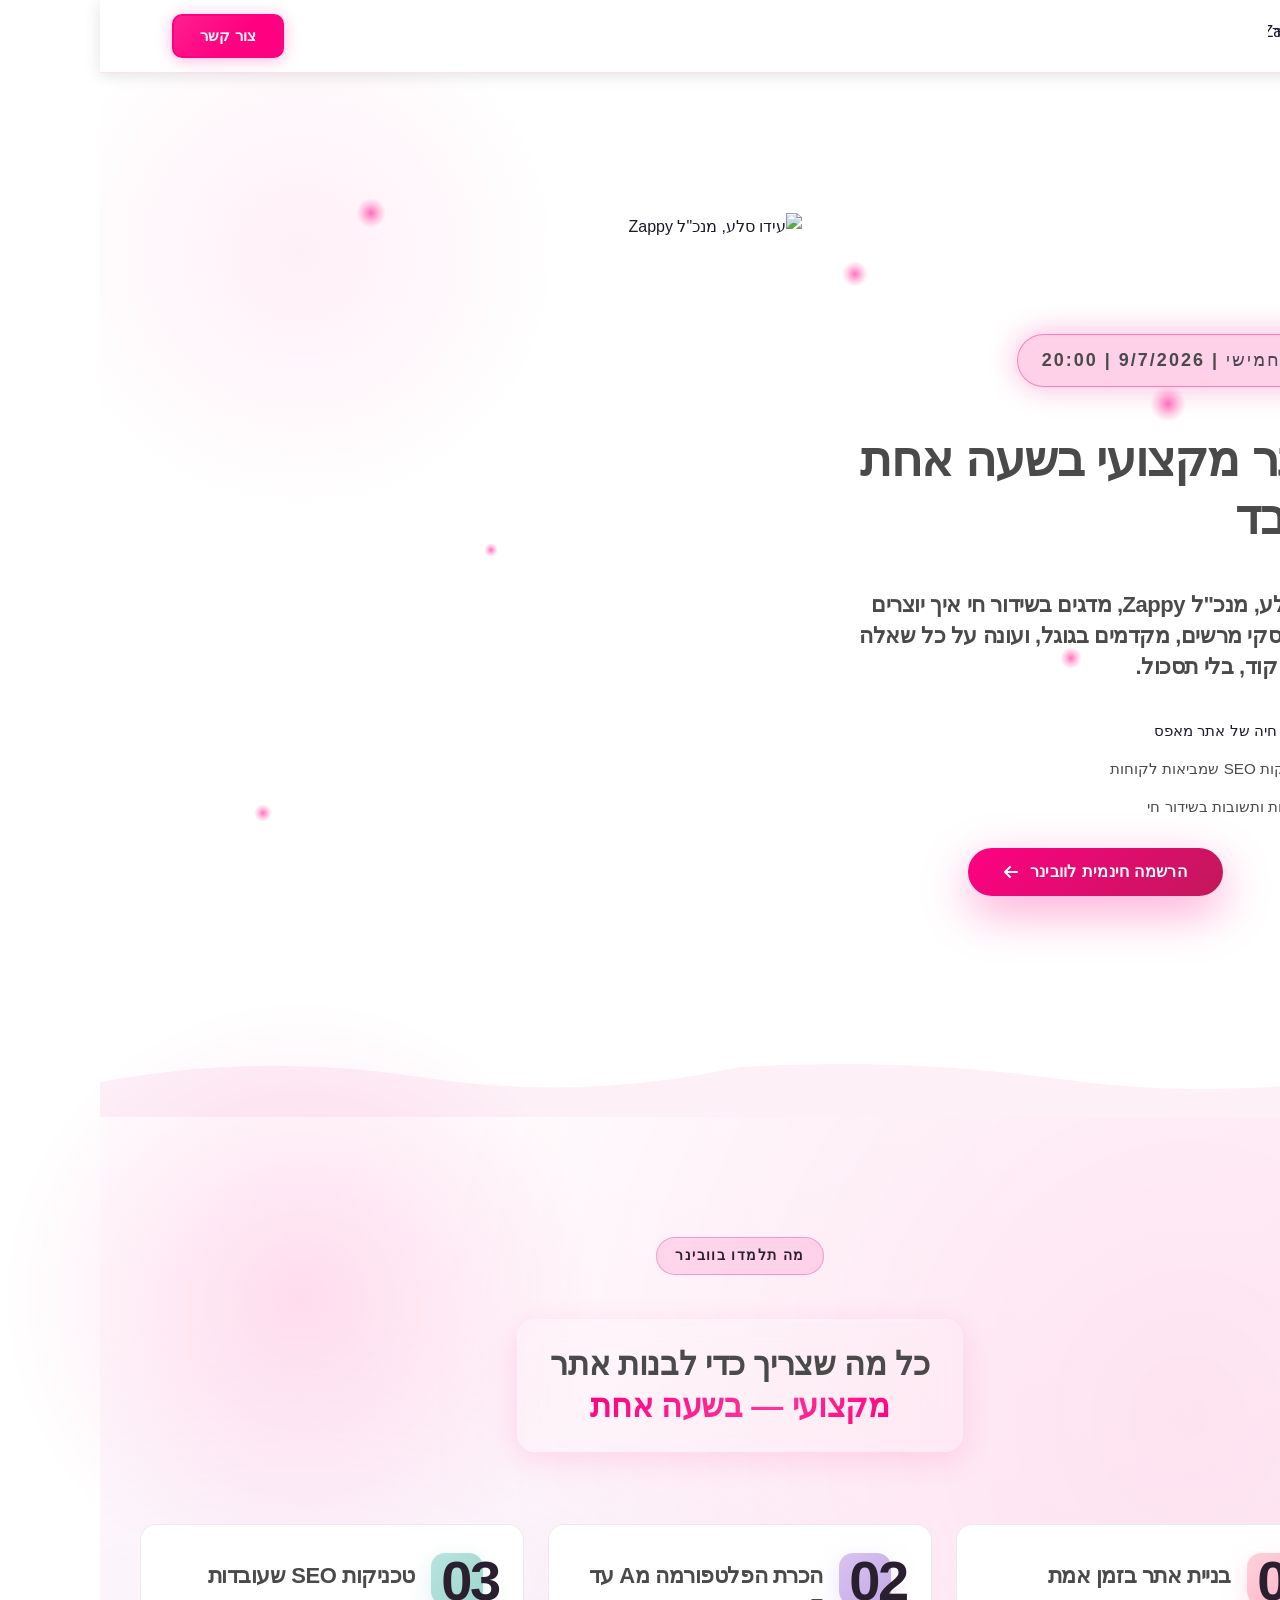
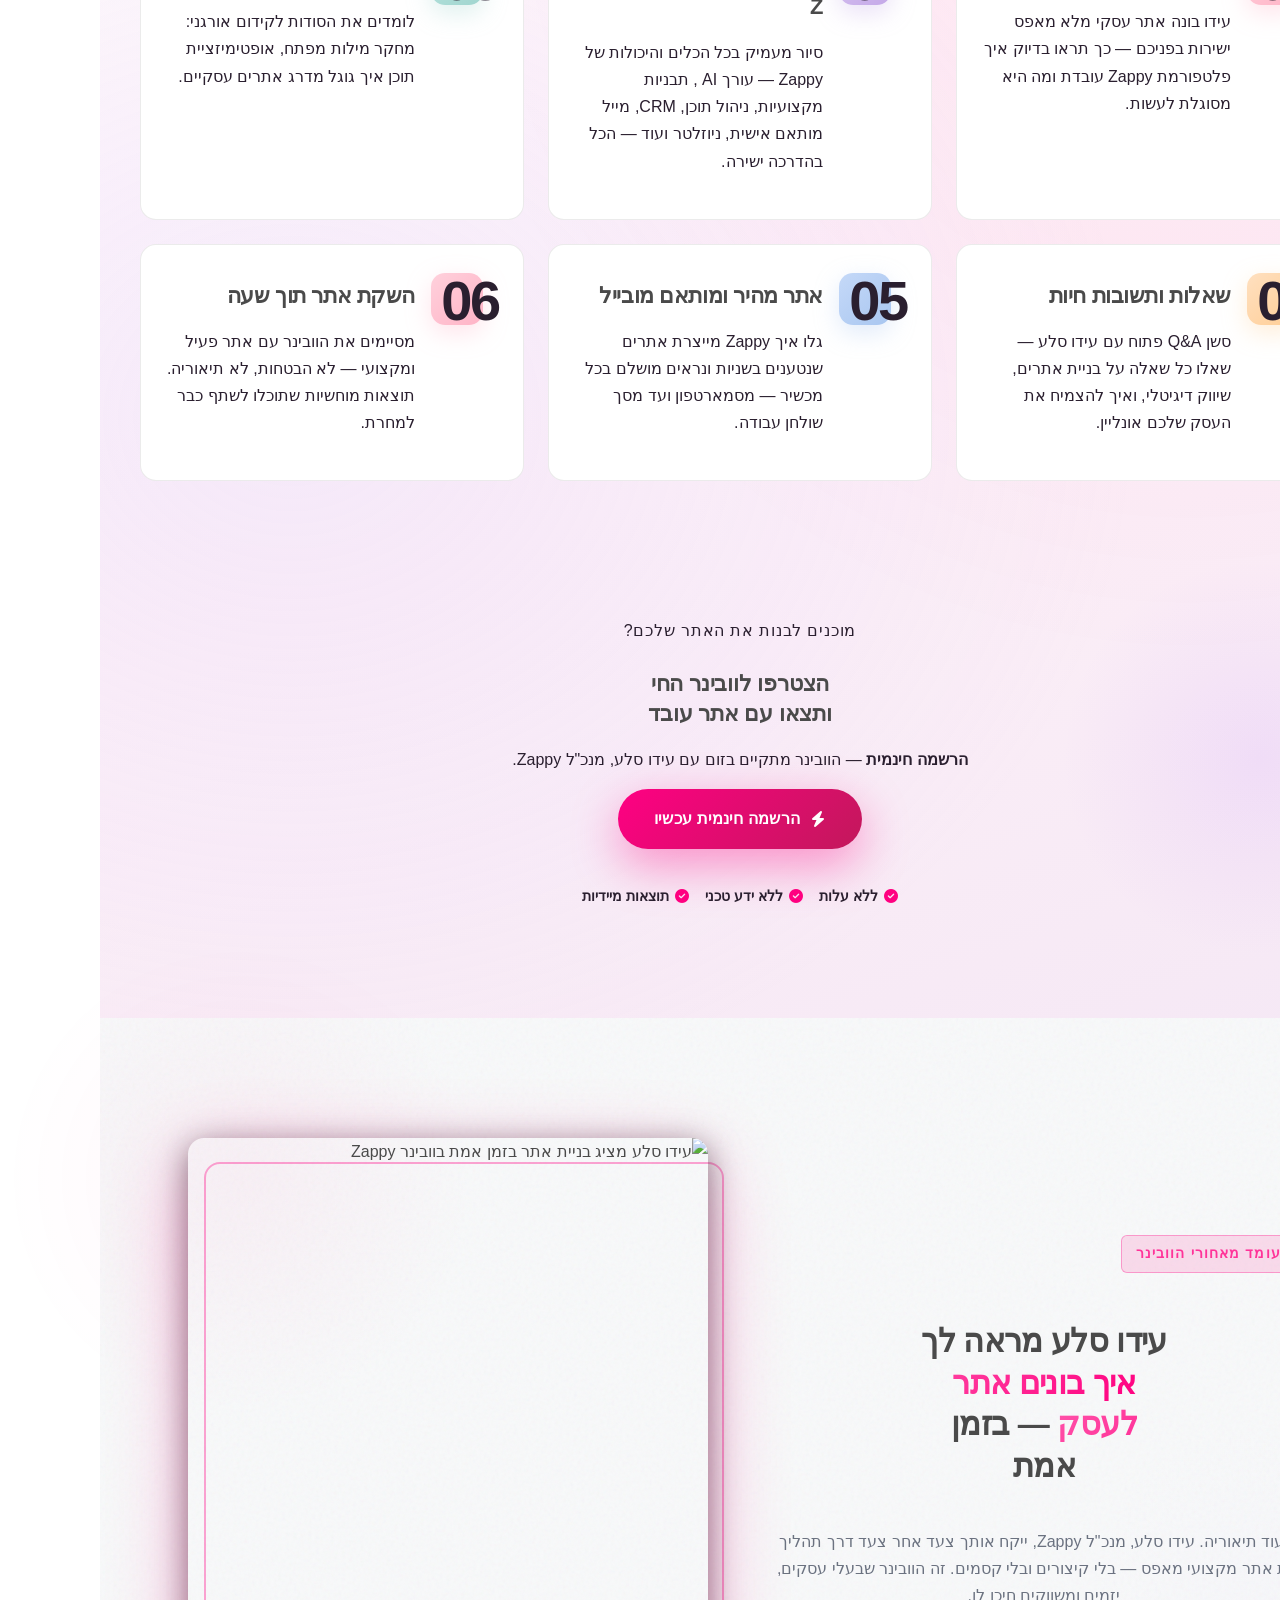
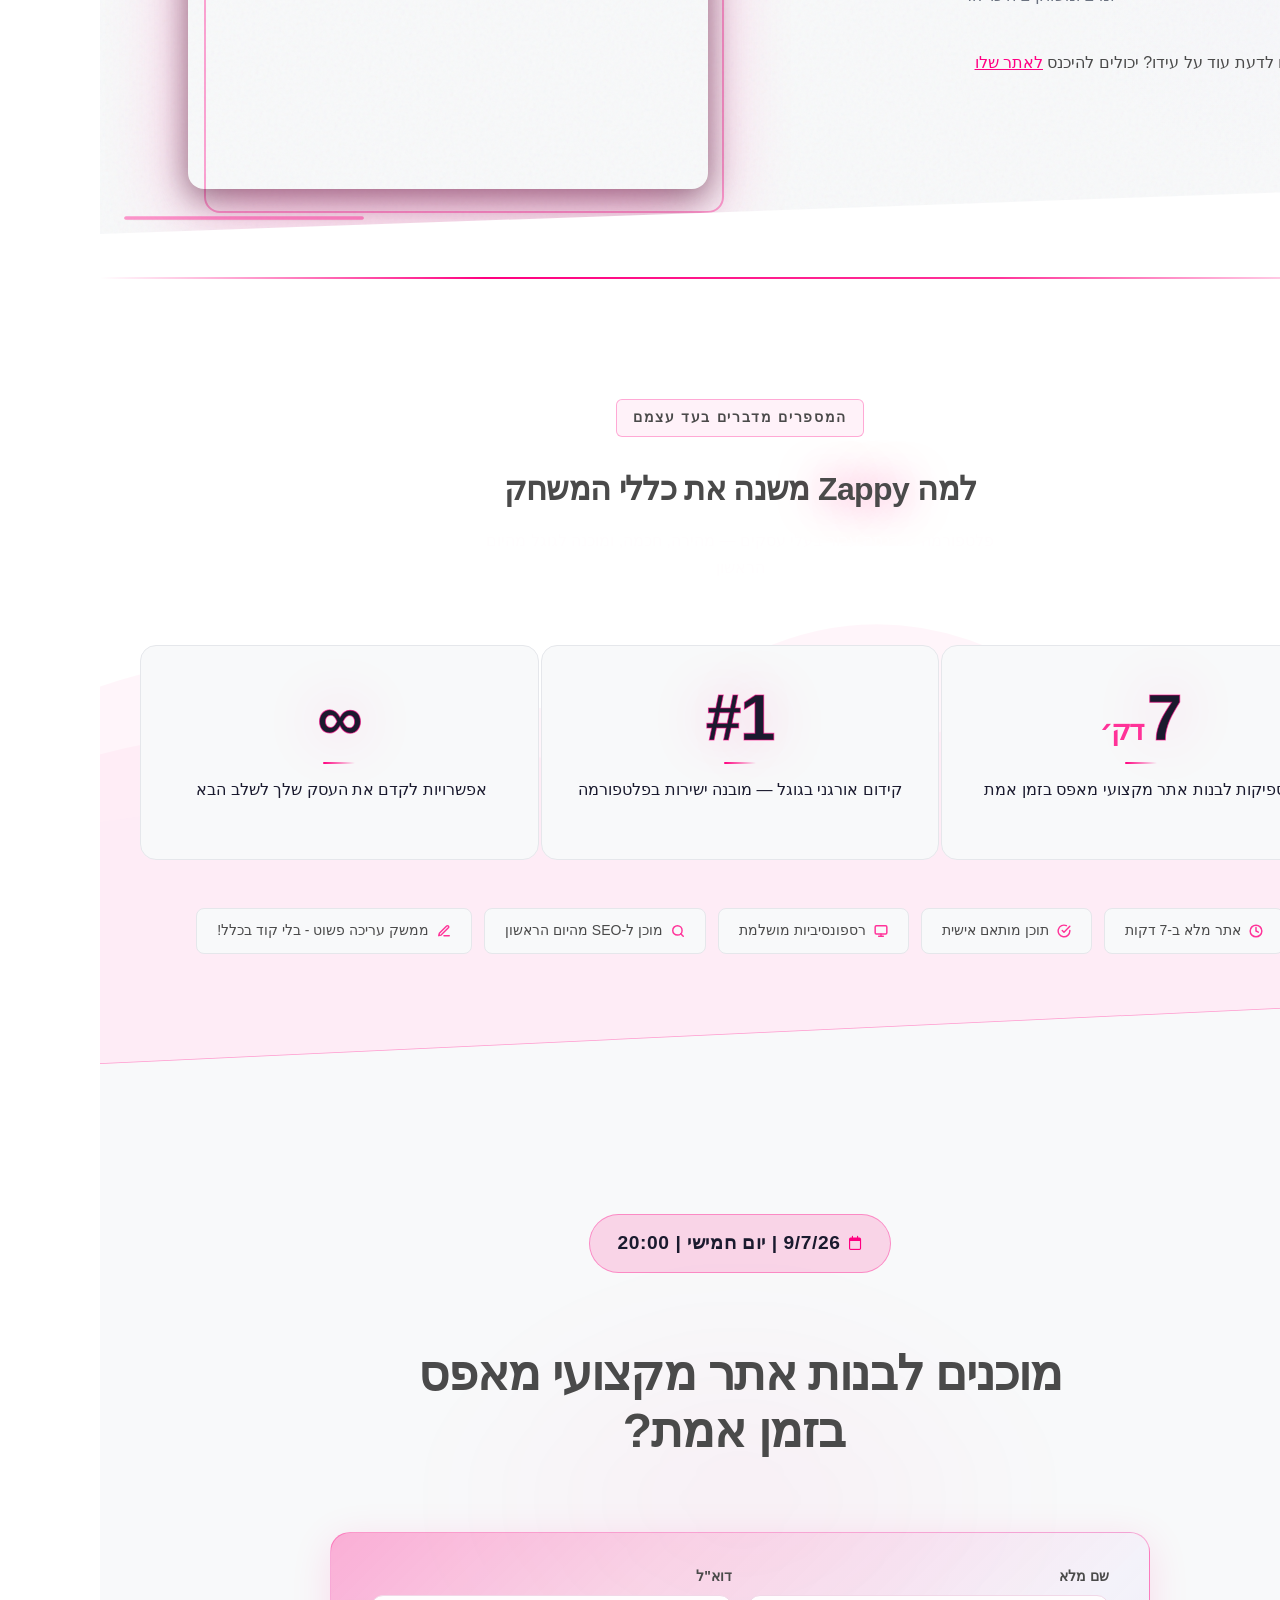
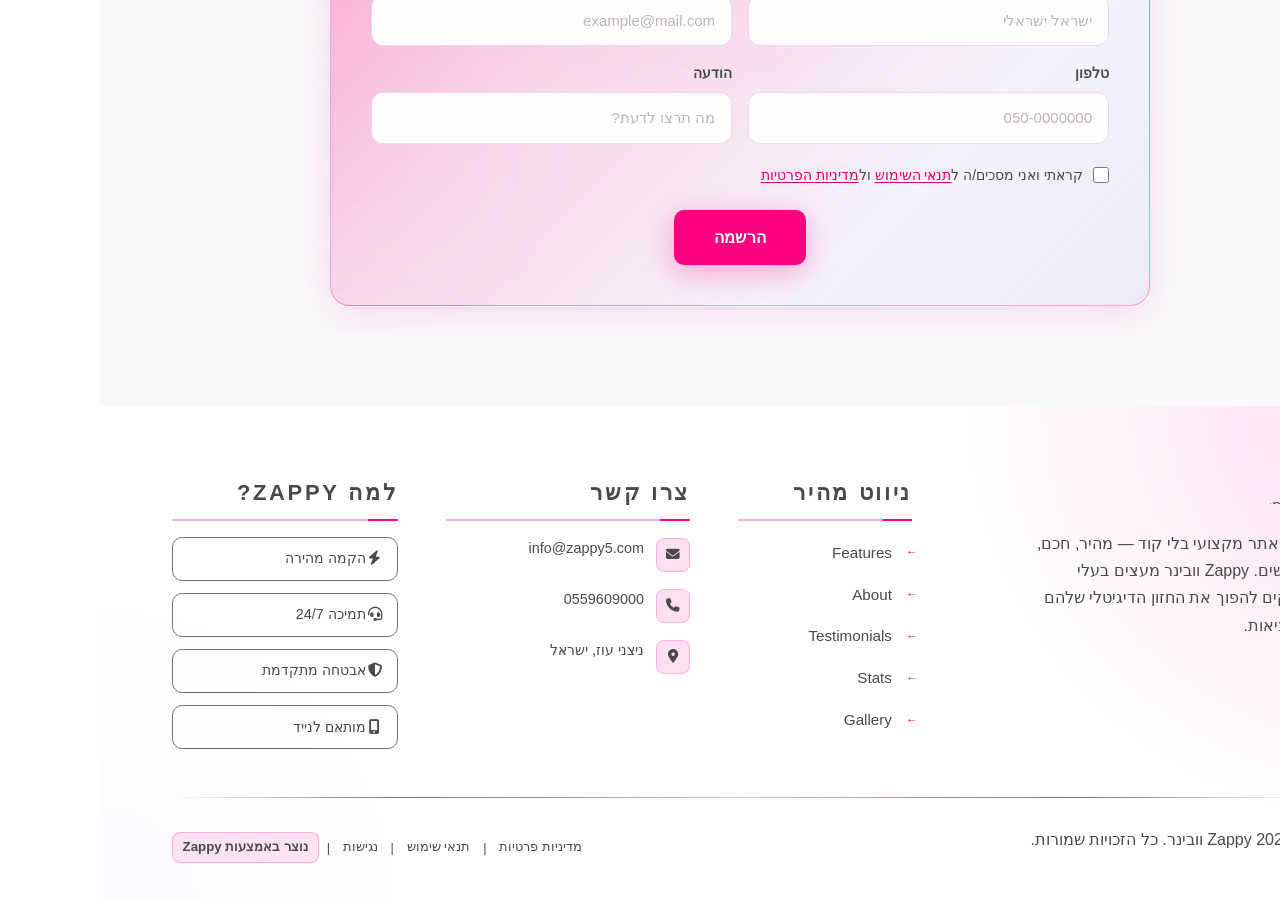
==== commit 524cb907: "Publish: Full site sync" ====
--- a/public/index.html
+++ b/public/index.html
@@ -1 +1 @@
-<!doctype html><html dir="rtl" lang="he"><head><meta charset="UTF-8"><meta content="width=device-width,initial-scale=1" name="viewport"><meta content="index, follow" name="robots"><title>איך לבנות אתר מקצועי מאפס — Zappy וובינר</title><meta content="Zappy is a website-building platform positioned as a game-changer for business owners. The webinar is hosted by Ido Sela, CEO of Zappy, and focuses on live webs" name="description"><meta content="איך לבנות אתר מקצועי מאפס, בניית אתר לבד, איך בונים אתר לבד, בניית אתרים, אתר לעסק" name="keywords"><link href="/assets/favicon.ico" rel="icon" type="image/x-icon"><link href="/assets/favicon-16x16.png" rel="icon" type="image/png" sizes="16x16"><link href="/assets/favicon-32x32.png" rel="icon" type="image/png" sizes="32x32"><link href="/assets/favicon-48x48.png" rel="icon" type="image/png" sizes="48x48"><link href="/assets/favicon-192x192.png" rel="icon" type="image/png" sizes="192x192"><link href="/assets/favicon-512x512.png" rel="icon" type="image/png" sizes="512x512"><link href="/assets/apple-touch-icon.png" rel="apple-touch-icon"><script>!function(){"use strict";var t="bb098b57-d74f-4514-b582-c1c3386ab24c",e="https://api.zappy5.com/api/analytics/track",a=18e5,n=2592e6,o=!0,i=!0,r=!0;var s=function(){var e="zappy_visitor_"+t,a=null;try{if(a=localStorage.getItem(e)){var o=JSON.parse(a),i=Date.now();if(i-o.created<n)return o.lastSeen=i,localStorage.setItem(e,JSON.stringify(o)),o.id}}catch(t){console.warn("Zappy Analytics: LocalStorage not available")}var r="zv_"+Date.now()+"_"+Math.random().toString(36).substr(2,9);try{localStorage.setItem(e,JSON.stringify({id:r,created:Date.now(),lastSeen:Date.now()}))}catch(t){}return r}(),c=function(){var e="zappy_session_"+t,n=null;try{if(n=sessionStorage.getItem(e)){var o=JSON.parse(n),i=Date.now();if(i-o.timestamp<a)return o.timestamp=i,sessionStorage.setItem(e,JSON.stringify(o)),o.id}}catch(t){console.warn("Zappy Analytics: SessionStorage not available")}var r="zs_"+Date.now()+"_"+Math.random().toString(36).substr(2,9);try{sessionStorage.setItem(e,JSON.stringify({id:r,timestamp:Date.now()}))}catch(t){}return r}();function l(a,n){n=n||{};var o={website_id:t,event_type:a,page_path:window.location.pathname,referrer:document.referrer||"direct",visitor_id:s,session_id:c,metadata:n};if(navigator.sendBeacon){var i=new Blob([JSON.stringify(o)],{type:"application/json"});navigator.sendBeacon(e,i)}else fetch(e,{method:"POST",headers:{"Content-Type":"application/json"},body:JSON.stringify(o),keepalive:!0}).catch(function(t){console.warn("Zappy Analytics: Failed to track event",t)})}o&&l("pageview",{title:document.title,url:window.location.href}),i&&document.addEventListener("click",function(t){var e=t.target;if("BUTTON"===e.tagName||e.closest("button")){var a="BUTTON"===e.tagName?e:e.closest("button");l("click",{element:"button",text:a.textContent.trim().substring(0,100),id:a.id||null,class:a.className||null})}else if("A"===e.tagName||e.closest("a")){var n="A"===e.tagName?e:e.closest("a");l("navigation",{element:"link",text:n.textContent.trim().substring(0,100),href:n.href,external:n.hostname!==window.location.hostname})}},!0),r&&document.addEventListener("submit",function(t){var e=t.target;l("form_submit",{form_id:e.id||null,form_name:e.name||null,form_action:e.action||null,form_method:e.method||"GET"})},!0);var d=Date.now();window.addEventListener("beforeunload",function(){l("page_unload",{time_on_page:Math.floor((Date.now()-d)/1e3),page_path:window.location.pathname})}),window.zappyAnalytics={track:l,getVisitorId:function(){return s},getSessionId:function(){return c}}}()</script><meta content="איך לבנות אתר מקצועי מאפס — Zappy וובינר" property="og:title"><meta content="Zappy is a website-building platform positioned as a game-changer for business owners. The webinar is hosted by Ido Sela, CEO of Zappy, and focuses on live webs" property="og:description"><meta content="https://webinar.zappy5.com/assets/business-general-service-upload-1781593551379-og.jpg" property="og:image"><meta content="summary_large_image" name="twitter:card"><meta content="איך לבנות אתר מקצועי מאפס — Zappy וובינר" name="twitter:title"><meta content="Zappy is a website-building platform positioned as a game-changer for business owners. The webinar is hosted by Ido Sela, CEO of Zappy, and focuses on live webs" name="twitter:description"><meta content="https://webinar.zappy5.com/assets/business-general-service-upload-1781593551379-og.jpg" name="twitter:image"><script type="application/ld+json">{"@context":"https://schema.org","@graph":[{"@type":"LocalBusiness","@id":"https://webinar.zappy5.com#organization","name":"Zappy וובינר","url":"https://webinar.zappy5.com","description":"Zappy is a website-building platform positioned as a game-changer for business owners. The webinar is hosted by Ido Sela, CEO of Zappy, and focuses on live website creation, platform onboarding, SEO techniques, and an open Q&A session. The brand uses a bold pink (#ff0083) and white color palette with dark gray accents, projecting a modern, energetic, and approachable tech identity aimed at empowering non-technical entrepreneurs to build professional websites quickly.","address":{"@type":"PostalAddress","streetAddress":"ניצני עוז, ישראל"},"contactPoint":[{"@type":"ContactPoint","contactType":"customer service","email":"info@zappy5.com","telephone":"0559609000"}]},{"@type":"WebSite","@id":"https://webinar.zappy5.com#website","url":"https://webinar.zappy5.com","name":"Zappy וובינר","publisher":{"@id":"https://webinar.zappy5.com#organization"}},{"@type":"ContactPage","@id":"https://webinar.zappy5.com#contactpage","url":"https://webinar.zappy5.com","name":"איך לבנות אתר מקצועי מאפס — Zappy וובינר","mainEntity":{"@id":"https://webinar.zappy5.com#organization"},"potentialAction":{"@type":"CommunicateAction","target":{"@type":"EntryPoint","urlTemplate":"https://webinar.zappy5.com/api/email/contact-form","actionPlatform":["http/method=POST"],"contentType":"application/json"},"instrument":[{"@type":"PropertyValue","name":"name","propertyID":"text","valueRequired":true,"description":"ישראל ישראלי"},{"@type":"PropertyValue","name":"email","propertyID":"email","valueRequired":true,"description":"example@mail.com"},{"@type":"PropertyValue","name":"phone","propertyID":"tel","valueRequired":true,"description":"050-0000000"},{"@type":"PropertyValue","name":"message","propertyID":"text","valueRequired":true,"description":"מה תרצו לדעת?"},{"@type":"PropertyValue","name":"privacy_consent","propertyID":"checkbox","valueRequired":true}]}}]}</script><meta content="https://webinar.zappy5.com" property="og:url"><meta content="website" property="og:type"><meta content="he_IL" property="og:locale"><link href="https://cdnjs.cloudflare.com/ajax/libs/font-awesome/6.4.0/css/all.min.css" rel="stylesheet"><style>.skip-link{position:absolute;top:0;left:0;transform:translateY(-200%);padding:12px 18px;background:var(--bg-dark,#1a1a1a);color:var(--text-light,#fff);font-weight:600;border-radius:0 0 8px 0;z-index:10000}.skip-link:focus{transform:none;outline:2px solid var(--ring,#fff);outline-offset:2px}:focus-visible{outline:2px solid var(--ring,currentColor);outline-offset:3px}</style><link href="/assets/favicon.ico" rel="icon" type="image/x-icon"><link href="/assets/favicon-16x16.png" rel="icon" type="image/png" sizes="16x16"><link href="/assets/favicon-32x32.png" rel="icon" type="image/png" sizes="32x32"><link href="/assets/favicon-48x48.png" rel="icon" type="image/png" sizes="48x48"><link href="/assets/favicon-192x192.png" rel="icon" type="image/png" sizes="192x192"><link href="/assets/favicon-512x512.png" rel="icon" type="image/png" sizes="512x512"><link href="/assets/apple-touch-icon.png" rel="apple-touch-icon"><link href="https://cdn.jsdelivr.net/npm/vanilla-cookieconsent@3/dist/cookieconsent.css" rel="stylesheet"><script src="https://cdn.jsdelivr.net/npm/vanilla-cookieconsent@3/dist/cookieconsent.umd.js"></script><script src="https://cdn.jsdelivr.net/gh/mickidum/acc_toolbar/acctoolbar/acctoolbar.min.js"></script><style data-zappy-section-v2-css="true">.index-hero-section{position:relative;overflow:visible;background-color:#2a1f2f;background-image:radial-gradient(ellipse at 80% 20%,rgba(255,0,131,.18) 0,transparent 55%),radial-gradient(ellipse at 10% 80%,rgba(217,199,255,.12) 0,transparent 50%),linear-gradient(160deg,#1a0a2e 0,#2a1f2f 60%,#3a1040 100%);color:var(--text-light);direction:rtl;padding:140px 24px 100px;font-family:Inter,Arial,sans-serif}.index-hero-section .index-hero-glow-orb{position:absolute;top:-80px;inset-inline-end:-60px;width:520px;height:520px;border-radius:50%;background:radial-gradient(circle,rgba(255,0,131,.22) 0,rgba(255,79,163,.08) 45%,transparent 70%);pointer-events:none;z-index:0}.index-hero-section .index-hero-container{position:relative;z-index:1;max-width:1200px;margin:0 auto;display:grid;grid-template-columns:1fr 1fr;gap:48px;align-items:center;direction:rtl}.index-hero-section .index-hero-text-col{position:relative;display:flex;flex-direction:column;align-items:flex-start;gap:20px;text-align:start}.index-hero-section .index-hero-label{display:inline-block;font-family:'Space Grotesk',Arial,sans-serif;font-size:.75rem;font-weight:700;letter-spacing:.1em;text-transform:uppercase;color:var(--primary);background:rgba(255,0,131,.12);border:1px solid rgba(255,0,131,.3);border-radius:100px;padding:6px 16px}.index-hero-section .index-hero-h1{font-family:'Space Grotesk',Arial,sans-serif;font-size:3rem;font-weight:800;line-height:1.15;letter-spacing:-.02em;color:var(--text-light);margin:0}.index-hero-section .index-hero-gradient-text{background:linear-gradient(135deg,#ff6ec7 0,#ff0080 60%,#c2185b 100%);-webkit-background-clip:text;-webkit-text-fill-color:transparent;background-clip:text}.index-hero-section .index-hero-subtitle{font-family:Inter,Arial,sans-serif;font-size:1.05rem;font-weight:400;line-height:1.75;color:rgba(255,253,254,.8);margin:0;max-width:520px}.index-hero-section .index-hero-bullets{list-style:none;padding:0;margin:0;display:flex;flex-direction:column;gap:12px}.index-hero-section .index-hero-bullets li{display:flex;flex-direction:row;align-items:center;gap:10px;font-family:Inter,Arial,sans-serif;font-size:.95rem;font-weight:500;color:var(--text-light);text-align:start}.index-hero-section .index-hero-bullet-icon{flex-shrink:0;display:flex;align-items:center;justify-content:center}.index-hero-section .index-hero-ctas{display:flex;flex-direction:row;flex-wrap:wrap;align-items:center;gap:16px;margin-top:8px}.index-hero-section .index-hero-btn-primary{display:inline-flex;align-items:center;gap:10px;background:linear-gradient(135deg,#ff0080 0,#c2185b 100%);color:#fff;font-family:'Space Grotesk',Arial,sans-serif;font-size:1rem;font-weight:700;letter-spacing:.02em;padding:16px 36px;border-radius:100px;text-decoration:none;border:none;cursor:pointer;box-shadow:0 16px 48px rgba(255,0,131,.35);transition:transform .3s cubic-bezier(.4,0,.2,1),box-shadow .3s cubic-bezier(.4,0,.2,1);white-space:nowrap}.index-hero-section .index-hero-btn-primary:hover{transform:translateY(-4px);box-shadow:0 24px 60px rgba(255,0,131,.5)}.index-hero-section .index-hero-btn-ghost{display:inline-flex;align-items:center;background:0 0;color:rgba(255,253,254,.85);font-family:Inter,Arial,sans-serif;font-size:.95rem;font-weight:600;text-decoration:underline;text-underline-offset:4px;text-decoration-color:rgba(255,79,163,0.5);padding:8px 4px;border:none;cursor:pointer;transition:color .25s ease;white-space:nowrap}.index-hero-section .index-hero-btn-ghost:hover{color:var(--secondary);text-decoration-color:var(--secondary)}.index-hero-section .index-hero-annotation{display:flex;flex-direction:row;align-items:flex-end;gap:4px;pointer-events:none;margin-top:-8px}.index-hero-section .index-hero-annotation-text{font-family:'Space Grotesk',Arial,sans-serif;font-size:.85rem;font-weight:700;color:var(--primary);transform:rotate(-3deg);display:inline-block;margin-bottom:6px}.index-hero-section .index-hero-image-col{position:relative;display:flex;align-items:center;justify-content:center}.index-hero-section .index-hero-image-frame{position:relative;width:100%;max-width:560px}.index-hero-section .index-hero-img{display:block;width:100%;height:auto;border-radius:20px;box-shadow:0 0 0 1px rgba(255,0,131,.15),0 24px 80px rgba(255,0,131,.25),0 8px 32px rgba(0,0,0,.5);transform:perspective(1000px) rotateY(4deg) rotateX(-2deg);transition:transform .4s cubic-bezier(.4,0,.2,1);object-fit:cover}.index-hero-section .index-hero-image-frame:hover .index-hero-img{transform:perspective(1000px) rotateY(1deg) rotateX(-1deg) translateY(-4px)}.index-hero-section .index-hero-badge{position:absolute;top:-18px;inset-inline-start:-20px;display:flex;flex-direction:row;align-items:center;gap:10px;background:rgba(26,10,46,.88);backdrop-filter:blur(12px);border:1px solid rgba(255,0,131,.3);border-radius:14px;padding:10px 16px;box-shadow:0 8px 32px rgba(0,0,0,.4);z-index:5}.index-hero-section .index-hero-badge-icon{font-size:1.4rem;color:var(--primary);line-height:1;animation:index-hero-pulse 2s ease-in-out infinite}.index-hero-section .index-hero-badge-text{display:flex;flex-direction:column;gap:1px;text-align:start}.index-hero-section .index-hero-badge-text strong{font-family:'Space Grotesk',Arial,sans-serif;font-size:.85rem;font-weight:700;color:var(--text-light);line-height:1.2}.index-hero-section .index-hero-badge-text small{font-family:Inter,Arial,sans-serif;font-size:.72rem;font-weight:500;color:rgba(255,253,254,.6);line-height:1.3}.index-hero-section .index-hero-participants{position:absolute;bottom:-18px;inset-inline-end:-16px;display:flex;flex-direction:row;align-items:center;gap:10px;background:rgba(26,10,46,.88);backdrop-filter:blur(12px);border:1px solid rgba(217,199,255,.2);border-radius:14px;padding:10px 16px;box-shadow:0 8px 32px rgba(0,0,0,.35);z-index:5;font-family:Inter,Arial,sans-serif;font-size:.82rem;font-weight:600;color:rgba(255,253,254,.85);white-space:nowrap}.index-hero-section .index-hero-avatars{display:flex;flex-direction:row}.index-hero-section .index-hero-avatar{width:28px;height:28px;border-radius:50%;display:flex;align-items:center;justify-content:center;font-size:.7rem;font-weight:700;color:#fff;border:2px solid rgba(26,10,46,.9);margin-inline-end:-8px;flex-shrink:0}.index-hero-section .index-hero-avatars .index-hero-avatar:last-child{margin-inline-end:0}@keyframes index-hero-pulse{0%,100%{opacity:1;transform:scale(1)}50%{opacity:.7;transform:scale(1.15)}}.index-hero-section .index-hero-divider-wrapper{position:absolute;bottom:0;left:0;width:100%;height:70px;pointer-events:none;z-index:5}.index-hero-section .index-hero-divider-wrapper svg{display:block;width:100%;height:100%}@media (max-width:900px){.index-hero-section .index-hero-container{grid-template-columns:1fr;gap:40px}.index-hero-section .index-hero-text-col{order:1}.index-hero-section .index-hero-image-col{order:2}.index-hero-section .index-hero-h1{font-size:2.4rem}}@media (max-width:768px){.index-hero-section{padding:100px 16px 90px}.index-hero-section .index-hero-container{padding:0;gap:32px}.index-hero-section .index-hero-h1{font-size:2rem}.index-hero-section .index-hero-subtitle{font-size:1rem}.index-hero-section .index-hero-ctas{flex-direction:column;align-items:flex-start;gap:12px}.index-hero-section .index-hero-btn-primary{width:100%;justify-content:center;padding:14px 24px}.index-hero-section .index-hero-badge{position:static;align-self:flex-start;margin-bottom:8px}.index-hero-section .index-hero-participants{position:static;align-self:flex-end;margin-top:8px}.index-hero-section .index-hero-image-frame{display:flex;flex-direction:column;align-items:center;gap:0}.index-hero-section .index-hero-img{transform:none;border-radius:16px}.index-hero-section .index-hero-glow-orb{width:280px;height:280px;top:-40px;inset-inline-end:-30px}.index-hero-section .index-hero-annotation{display:none}}.hero .hero-title,.hero h1,.hero-section h1,.hero-title,[class*=hero-] h1,[class~=hero] h1{font-size:48px!important;line-height:1.2!important}@media (max-width:1024px){.hero .hero-title,.hero h1,.hero-section h1,.hero-title,[class*=hero-] h1,[class~=hero] h1{font-size:36px!important}}@media (max-width:768px){.hero .hero-title,.hero h1,.hero-section h1,.hero-title,[class*=hero-] h1,[class~=hero] h1{font-size:28px!important}}</style><style data-zappy-section-v2-css="true">.index-features-section{position:relative;overflow:visible;background-color:#0d0118;background-image:radial-gradient(ellipse at 70% 20%,rgba(255,0,131,.18) 0,transparent 55%),radial-gradient(ellipse at 15% 80%,rgba(60,10,100,.45) 0,transparent 50%),linear-gradient(160deg,#0d0118 0,#1a0a2e 50%,#2d0a4e 100%);color:var(--text-light);padding:90px 16px 80px;direction:rtl}.index-features-section .index-features-orb{position:absolute;border-radius:50%;pointer-events:none;z-index:0}.index-features-section .index-features-orb:first-child{width:600px;height:600px;top:-120px;inset-inline-end:-100px;background:radial-gradient(circle,rgba(255,0,131,.12) 0,transparent 70%)}.index-features-section .index-features-orb--secondary{width:400px;height:400px;bottom:60px;inset-inline-start:-80px;background:radial-gradient(circle,rgba(169,92,255,.1) 0,transparent 70%)}.index-features-section .index-features-container{position:relative;z-index:1;max-width:1200px;margin:0 auto}.index-features-section .index-features-header{text-align:center;margin-bottom:56px;max-width:720px;margin-inline:auto;margin-bottom:56px}.index-features-section .index-features-eyebrow{display:inline-block;font-family:Inter,Arial,sans-serif;font-size:.875rem;font-weight:700;letter-spacing:.1em;text-transform:uppercase;color:var(--primary);background:rgba(255,0,131,.12);border:1px solid rgba(255,0,131,.3);border-radius:100px;padding:6px 18px;margin-bottom:20px}.index-features-section .index-features-title{font-family:'Space Grotesk',Arial,sans-serif;font-size:2rem;font-weight:700;line-height:1.2;color:var(--text-light);margin:0 0 16px;letter-spacing:-.01em}.index-features-section .index-features-title-highlight{background:linear-gradient(135deg,#ff0080 0,#f39 60%,#ff0080 100%);-webkit-background-clip:text;-webkit-text-fill-color:transparent;background-clip:text}.index-features-section .index-features-subtitle{font-family:Inter,Arial,sans-serif;font-size:1rem;line-height:1.7;color:rgba(255,253,254,.7);margin:0;text-align:center}.index-features-section .index-features-grid{display:grid;grid-template-columns:1fr;gap:20px;margin-bottom:64px;direction:rtl}.index-features-section .index-features-card{background:#fff;backdrop-filter:none;-webkit-backdrop-filter:blur(12px);border-radius:16px;border:1px solid rgba(0,0,0,.08);padding:28px 24px;position:relative;transition:border-color .3s ease,box-shadow .3s ease,transform .3s ease;overflow:hidden}.index-features-section .index-features-card::before{content:'';position:absolute;inset:0;border-radius:16px;background:linear-gradient(135deg,rgba(255,0,131,.05) 0,transparent 60%);opacity:0;transition:opacity .3s ease;pointer-events:none}.index-features-section .index-features-card:hover{border-color:rgba(255,0,131,.5);box-shadow:0 0 40px rgba(255,0,131,.2),0 16px 48px rgba(0,0,0,.3);transform:translateY(-4px)}.index-features-section .index-features-card:hover::before{opacity:1}.index-features-section .index-features-card-inner{position:relative;z-index:1;display:flex;flex-direction:row;align-items:flex-start;gap:16px}.index-features-section .index-features-number{position:absolute;top:0;inset-inline-start:0;font-family:'Space Grotesk',Arial,sans-serif;font-size:3.5rem;font-weight:800;line-height:1;color:rgba(255,0,131,.08);pointer-events:none;user-select:none;letter-spacing:-.04em}.index-features-section .index-features-icon-wrap{flex-shrink:0;width:52px;height:52px;border-radius:14px;display:flex;align-items:center;justify-content:center;color:#fff}.index-features-section .index-features-icon-wrap--pink{background:linear-gradient(135deg,#ffd1dc 0,#ffb3c6 100%);box-shadow:0 8px 24px rgba(255,179,198,.35)}.index-features-section .index-features-icon-wrap--purple{background:linear-gradient(135deg,#d8c4f0 0,#c4a8e8 100%);box-shadow:0 8px 24px rgba(196,168,232,.35)}.index-features-section .index-features-icon-wrap--teal{background:linear-gradient(135deg,#b8e4de 0,#a0d5cf 100%);box-shadow:0 8px 24px rgba(160,213,207,.35)}.index-features-section .index-features-icon-wrap--orange{background:linear-gradient(135deg,#ffe0c0 0,#ffcd94 100%);box-shadow:0 8px 24px rgba(255,205,148,.35)}.index-features-section .index-features-icon-wrap--blue{background:linear-gradient(135deg,#c5d9f8 0,#a8c6f0 100%);box-shadow:0 8px 24px rgba(168,198,240,.35)}.index-features-section .index-features-card-content{flex:1;min-width:0}.index-features-section .index-features-card-title{font-family:'Space Grotesk',Arial,sans-serif;font-size:1.125rem;font-weight:700;line-height:1.3;color:var(--text-light);margin:0 0 8px;text-align:right}.index-features-section .index-features-card-desc{font-family:Inter,Arial,sans-serif;font-size:.9rem;line-height:1.7;color:rgba(255,253,254,.65);margin:0;text-align:right}.index-features-section .index-features-bottom{display:flex;flex-direction:column;gap:40px;align-items:center}.index-features-section .index-features-image-wrap{position:relative;width:100%;max-width:560px;border-radius:20px;overflow:hidden;flex-shrink:0}.index-features-section .index-features-image-wrap img{width:100%;height:auto;display:block;border-radius:20px;border:1px solid rgba(255,0,131,.2);object-fit:cover}.index-features-section .index-features-image-glow{position:absolute;inset:0;border-radius:20px;box-shadow:inset 0 0 60px rgba(255,0,131,.15);pointer-events:none}.index-features-section .index-features-cta-wrap{text-align:center;width:100%;max-width:560px}.index-features-section .index-features-cta-label{font-family:Inter,Arial,sans-serif;font-size:.875rem;font-weight:600;color:var(--primary);letter-spacing:.05em;text-transform:uppercase;margin:0 0 12px}.index-features-section .index-features-cta-heading{font-family:'Space Grotesk',Arial,sans-serif;font-size:1.625rem;font-weight:700;line-height:1.25;color:var(--text-light);margin:0 0 16px;letter-spacing:-.01em}.index-features-section .index-features-cta-text{font-family:Inter,Arial,sans-serif;font-size:.95rem;line-height:1.7;color:rgba(255,253,254,.65);margin:0 0 28px}.index-features-section .btn-pill.index-features-cta-btn{display:inline-flex;align-items:center;gap:10px;border-radius:100px;padding:16px 36px;background:linear-gradient(135deg,#ff0080 0,#c2185b 100%);color:#fff;font-family:'Space Grotesk',Arial,sans-serif;font-weight:700;font-size:1rem;border:none;text-decoration:none;cursor:pointer;box-shadow:0 16px 48px rgba(255,0,131,.4);transition:box-shadow .3s ease,transform .3s ease;letter-spacing:.01em}.index-features-section .btn-pill.index-features-cta-btn:hover{box-shadow:0 20px 60px rgba(255,0,131,.6);transform:translateY(-2px)}.index-features-section .index-features-cta-trust{display:flex;flex-direction:row;flex-wrap:wrap;gap:16px;margin-top:20px;justify-content:flex-end}.index-features-section .index-features-cta-trust span{display:flex;flex-direction:row;align-items:center;gap:6px;font-family:Inter,Arial,sans-serif;font-size:.875rem;font-weight:600;color:rgba(255,253,254,.75)}.index-features-section .index-features-cta-trust span i{color:var(--primary);font-size:.875rem}@media (min-width:768px){.index-features-section{padding:100px 40px 90px}.index-features-section .index-features-title{font-size:2.75rem}.index-features-section .index-features-grid{grid-template-columns:1fr 1fr;gap:24px}.index-features-section .index-features-card-title{font-size:1.25rem}.index-features-section .index-features-bottom{flex-direction:row;gap:56px;align-items:center;justify-content:space-between}.index-features-section .index-features-image-wrap{max-width:480px;width:45%}.index-features-section .index-features-cta-wrap{max-width:none;flex:1}.index-features-section .index-features-cta-heading{font-size:2rem}}@media (min-width:1024px){.index-features-section{padding:110px 60px 100px}.index-features-section .index-features-title{font-size:3rem}.index-features-section .index-features-grid{gap:28px}.index-features-section .index-features-bottom{gap:72px}.index-features-section .index-features-image-wrap{max-width:520px}}@media (max-width:767px){.index-features-section .index-features-grid{grid-template-columns:1fr!important}.index-features-section .index-features-bottom{flex-direction:column!important}.index-features-section .index-features-cta-trust{justify-content:center}.index-features-section .index-features-cta-wrap{text-align:center}.index-features-section .index-features-cta-heading,.index-features-section .index-features-cta-label,.index-features-section .index-features-cta-text{text-align:center}.index-features-section .index-features-cta-trust{justify-content:center}.index-features-section .index-features-card-inner{flex-direction:column;gap:12px}.index-features-section .index-features-number{font-size:2.5rem}.index-features-section .index-features-orb:first-child{width:300px;height:300px;top:-60px;inset-inline-end:-60px}.index-features-section .index-features-orb--secondary{width:200px;height:200px}}</style><script>!function(e,t,n,c,o,a,f){e.fbq||(o=e.fbq=function(){o.callMethod?o.callMethod.apply(o,arguments):o.queue.push(arguments)},e._fbq||(e._fbq=o),o.push=o,o.loaded=!0,o.version="2.0",o.queue=[],(a=t.createElement(n)).async=!0,a.src="https://connect.facebook.net/en_US/fbevents.js",(f=t.getElementsByTagName(n)[0]).parentNode.insertBefore(a,f))}(window,document,"script"),fbq("init","2782095785329103"),fbq("track","PageView")</script><link href="/styles.css" rel="stylesheet"><script>window.ZAPPY_WEBSITE_ID="bb098b57-d74f-4514-b582-c1c3386ab24c",window.ZAPPY_API_BASE="https://api.zappy5.com"</script><style id="zappy-dropdown-submenu-styles">#navMenu li:has(.sub-menu),.nav-menu li:has(.sub-menu),.navbar li:has(.sub-menu),nav li:has(.sub-menu){position:relative}#navMenu .sub-menu,.nav-menu .sub-menu,.navbar .sub-menu,nav .sub-menu{display:block!important;position:absolute!important;top:100%;left:0;min-width:220px;background:#fff;border-radius:8px;box-shadow:0 8px 25px rgba(0,0,0,.15);padding:8px 0;opacity:0;visibility:hidden;transform:translateY(10px);transition:all .3s ease;z-index:1000;list-style:none;pointer-events:none}#navMenu li:hover>.sub-menu,.nav-menu li:hover>.sub-menu,.navbar li:hover>.sub-menu,nav li:hover>.sub-menu{opacity:1!important;visibility:visible!important;transform:translateY(0)!important;pointer-events:auto!important}.sub-menu li{list-style:none;margin:0;padding:0}.sub-menu a{display:block!important;padding:10px 16px!important;color:var(--text-dark,#333)!important;font-weight:500;text-decoration:none;white-space:nowrap;transition:background-color .2s}.sub-menu .zappy-nav-child>a{padding-left:28px!important;font-size:.9em!important;opacity:.85!important}[dir=rtl] .sub-menu .zappy-nav-child>a,html[lang=ar] .sub-menu .zappy-nav-child>a,html[lang=he] .sub-menu .zappy-nav-child>a{padding-left:10px!important;padding-right:28px!important}.sub-menu .zappy-nav-parent>a{font-weight:600!important}.sub-menu a:hover{background-color:#f5f5f5}[dir=rtl] .nav-menu .sub-menu,[dir=rtl] .navbar .sub-menu,[dir=rtl] nav .sub-menu,html[lang=ar] .nav-menu .sub-menu,html[lang=ar] .navbar .sub-menu,html[lang=ar] nav .sub-menu,html[lang=he] .nav-menu .sub-menu,html[lang=he] .navbar .sub-menu,html[lang=he] nav .sub-menu{left:auto!important;right:0!important}.sub-menu:empty,.sub-menu:not(:has(li)):not(:has(> a)),.sub-menu:not(:has(li:not(.zappy-hidden-menu-item))):not(:has(> a)){display:none!important;opacity:0!important;visibility:hidden!important;pointer-events:none!important}li:has(.menu-group-title):hover>.sub-menu{opacity:1!important;visibility:visible!important;transform:translateY(0)!important;pointer-events:auto!important}#navMenu>li>.menu-group-title,.nav-menu>li>.menu-group-title{display:inline-block;padding:.5rem 1rem;cursor:default;user-select:none}@media (max-width:768px){#navMenu .sub-menu,.nav-menu .sub-menu,.navbar .sub-menu,nav .sub-menu{position:static!important;transform:none!important;box-shadow:none!important;background:0 0!important;max-height:0;overflow:hidden;opacity:0;visibility:hidden;transition:max-height .3s ease,opacity .3s ease;padding:0!important;border-radius:0!important}#navMenu .sub-menu.mobile-expanded,.nav-menu .sub-menu.mobile-expanded,.navbar .sub-menu.mobile-expanded{max-height:none!important;overflow-y:visible!important;opacity:1!important;visibility:visible!important;padding:8px 0 8px 16px!important}[dir=rtl] .sub-menu.mobile-expanded,html[lang=he] .sub-menu.mobile-expanded{padding:8px 16px 8px 0!important}#navMenu li:hover>.sub-menu,.nav-menu li:hover>.sub-menu,.navbar li:hover>.sub-menu,nav li:hover>.sub-menu{opacity:0;visibility:hidden;pointer-events:none}#navMenu li>.sub-menu.mobile-expanded,.nav-menu li>.sub-menu.mobile-expanded,.navbar li>.sub-menu.mobile-expanded,nav li>.sub-menu.mobile-expanded{opacity:1!important;visibility:visible!important;pointer-events:auto!important}#navMenu li:has(.sub-menu),.nav-menu li:has(.sub-menu),.navbar li:has(.sub-menu),nav li:has(.sub-menu){display:flex!important;flex-wrap:wrap!important;align-items:center!important;position:relative!important;min-height:44px!important}#navMenu li:has(.sub-menu)>a,.nav-menu li:has(.sub-menu)>a,.navbar li:has(.sub-menu)>a,nav li:has(.sub-menu)>a{flex:1!important;min-width:0!important}#navMenu li:has(.sub-menu)>.menu-group-title,.nav-menu li:has(.sub-menu)>.menu-group-title,.navbar li:has(.sub-menu)>.menu-group-title,nav li:has(.sub-menu)>.menu-group-title{flex:1!important;min-width:0!important;padding:0!important;line-height:inherit!important}#navMenu li:has(.sub-menu)>.sub-menu,.nav-menu li:has(.sub-menu)>.sub-menu,.navbar li:has(.sub-menu)>.sub-menu,nav li:has(.sub-menu)>.sub-menu{flex-basis:100%!important;width:100%!important}#navMenu li:has(.sub-menu)>a [class*=arrow],#navMenu li:has(.sub-menu)>a [class*=chevron],.nav-menu li:has(.sub-menu)>a .fa-angle-down,.nav-menu li:has(.sub-menu)>a .fa-chevron-down,.nav-menu li:has(.sub-menu)>a [class*=arrow],.nav-menu li:has(.sub-menu)>a [class*=chevron],nav li:has(.sub-menu)>a [class*=arrow],nav li:has(.sub-menu)>a [class*=chevron]{display:none!important;visibility:hidden!important}.mobile-submenu-toggle{display:flex!important;align-items:center!important;justify-content:center!important;width:44px!important;height:auto!important;background:0 0!important;border:none!important;cursor:pointer!important;color:var(--text-light)!important;position:static!important;flex-shrink:0!important;align-self:stretch!important;z-index:2!important;padding:0!important;margin:0!important}.mobile-submenu-toggle::after{content:''!important;width:0!important;height:0!important;border-left:6px solid transparent!important;border-right:6px solid transparent!important;border-top:7px solid currentColor!important;transition:transform .3s ease!important}.mobile-submenu-toggle.expanded::after{transform:rotate(180deg)!important}.sub-menu a{padding:10px 0!important;display:block!important;color:var(--text-light)!important;white-space:normal!important}.sub-menu .zappy-nav-child>a{padding-left:28px!important;font-size:.9em!important;opacity:.85!important}[dir=rtl] .sub-menu .zappy-nav-child>a,html[lang=ar] .sub-menu .zappy-nav-child>a,html[lang=he] .sub-menu .zappy-nav-child>a{padding-left:0!important;padding-right:28px!important}.sub-menu .zappy-nav-parent>a{font-weight:600!important}#navMenu.active,.nav-menu.active{max-width:100vw!important;overflow-x:hidden!important;box-sizing:border-box!important}.navbar .sub-menu li a,.zappy-products-dropdown .sub-menu a,nav.navbar .sub-menu li a{color:var(--text-light)!important}}@media (min-width:769px){.mobile-submenu-toggle{display:none!important}}</style><style id="zappy-widget-visibility">html[dir=rtl] .whatsapp-float{right:20px!important;left:auto!important}html:not([dir]) .whatsapp-float,html[dir=ltr] .whatsapp-float{left:20px!important;right:auto!important}html[dir=rtl] #mic-access-tool-general-button,html[dir=rtl] #mic-init-access-tool #mic-access-tool-general-button,html[dir=rtl] #mic-init-access-tool .mic-access-tool-general-button,html[dir=rtl] ._access-icon,html[dir=rtl] .mic-access-tool-general-button{left:20px!important;right:auto!important}html:not([dir]) #mic-access-tool-general-button,html:not([dir]) #mic-init-access-tool #mic-access-tool-general-button,html:not([dir]) #mic-init-access-tool .mic-access-tool-general-button,html:not([dir]) ._access-icon,html:not([dir]) .mic-access-tool-general-button,html[dir=ltr] #mic-access-tool-general-button,html[dir=ltr] #mic-init-access-tool #mic-access-tool-general-button,html[dir=ltr] #mic-init-access-tool .mic-access-tool-general-button,html[dir=ltr] ._access-icon,html[dir=ltr] .mic-access-tool-general-button{right:20px!important;left:auto!important}@media (max-width:768px){.whatsapp-float{display:flex!important}}@media (min-width:769px){.whatsapp-float{display:flex!important}}@media (max-width:768px){#mic-access-tool-general-button,#mic-init-access-tool #mic-access-tool-general-button,#mic-init-access-tool .mic-access-tool-general-button,._access-icon,.mic-access-tool-general-button{display:flex!important;visibility:visible!important;opacity:1!important;pointer-events:auto!important}#mic-access-tool-box.opened-mic-access-tool,#mic-init-access-tool #mic-access-tool-box.opened-mic-access-tool,.mic-access-tool-box.opened-mic-access-tool{visibility:visible!important;opacity:1!important;pointer-events:auto!important}}@media (min-width:769px){#mic-access-tool-general-button,#mic-init-access-tool #mic-access-tool-general-button,#mic-init-access-tool .mic-access-tool-general-button,._access-icon,.mic-access-tool-general-button{display:flex!important;visibility:visible!important;opacity:1!important;pointer-events:auto!important}#mic-access-tool-box.opened-mic-access-tool,#mic-init-access-tool #mic-access-tool-box.opened-mic-access-tool,.mic-access-tool-box.opened-mic-access-tool{visibility:visible!important;opacity:1!important;pointer-events:auto!important}}</style></head><body><a href="#main" class="skip-link">דלג לתוכן הראשי</a><nav class="navbar" dir="rtl"><button class="mobile-toggle" aria-label="Menu" id="mobileToggle"><svg viewBox="0 0 24 24" fill="none" height="24" width="24" class="hamburger-icon"><path d="M3 12h18M3 6h18M3 18h18" stroke="currentColor" stroke-linecap="round" stroke-width="2"></path></svg> <svg viewBox="0 0 24 24" fill="none" height="24" width="24" style="display:none" class="close-icon"><path d="M18 6L6 18M6 6l12 12" stroke="currentColor" stroke-linecap="round" stroke-width="2"></path></svg></button> <button class="phone-header-btn" aria-label="Call" data-phone="0559609000"><svg viewBox="0 0 24 24" fill="currentColor" height="20" width="20"><path d="M22 16.92v3a2 2 0 0 1-2.18 2 19.79 19.79 0 0 1-8.63-3.07 19.5 19.5 0 0 1-6-6 19.79 19.79 0 0 1-3.07-8.67A2 2 0 0 1 4.11 2h3a2 2 0 0 1 2 1.72 12.84 12.84 0 0 0 .7 2.81 2 2 0 0 1-.45 2.11L8.09 9.91a16 16 0 0 0 6 6l1.27-1.27a2 2 0 0 1 2.11-.45 12.84 12.84 0 0 0 2.81.7A2 2 0 0 1 22 16.92z"></path></svg></button><div class="nav-container" style="flex-direction:row"><div class="nav-right-group"><div class="nav-brand"><a href="/" class="logo-link"><img alt="Zappy וובינר" src="/assets/zappy-web-development-platform-saas-logo-1779359776331-u5yz14.webp?v=1779359776576-lijl5o" class="logo"></a></div></div><div class="nav-cta-container"><a href="#cta" class="nav-cta-btn">צור קשר</a></div></div></nav><script>window.addEventListener("load",function(){const e=document.querySelector(".navbar, nav, header");if(!e)return void console.log("[Navbar] Navbar element not found");let t=document.getElementById("mobileToggle")||document.querySelector(".mobile-toggle")||document.querySelector(".hamburger")||document.querySelector(".hamburger-menu")||document.querySelector(".menu-toggle")||document.querySelector(".burger-menu")||document.querySelector('[aria-label="Menu"]')||document.querySelector('[aria-label="תפריט"]');const n=document.querySelector(".phone-header-btn"),o=window.getComputedStyle(e);let r=o.backgroundColor;if(console.log("[Navbar] Initial navbar background:",r),"transparent"===r||"rgba(0, 0, 0, 0)"===r||r.startsWith("rgba")&&r.includes(", 0)")){const e=o.backgroundImage;if(e&&"none"!==e)console.log("[Navbar] Navbar has background image/gradient, using dark text"),r="rgb(240, 240, 240)";else{const e=window.getComputedStyle(document.body).backgroundColor;console.log("[Navbar] Navbar transparent, using body background:",e),r=e}}const a=r.match(/\d+/g);if(a&&a.length>=3){const e=(.299*parseInt(a[0])+.587*parseInt(a[1])+.114*parseInt(a[2]))/255;console.log("[Navbar] Mobile button colors preserved from Claude CSS (luminance:",e.toFixed(2)+")");const o=document.createElement("style");o.id="zappy-mobile-nav-fix";document.documentElement.lang;document.documentElement.dir,o.textContent='\n        /* Hide mobile buttons on desktop, show only on mobile */\n        @media (min-width: 769px) {\n          .mobile-toggle,\n          .phone-header-btn {\n            display: none !important;\n          }\n        }\n        \n        /* Show and position mobile buttons correctly on mobile */\n        @media (max-width: 768px) {\n          .navbar,\n          nav.navbar {\n            min-height: 70px !important;\n          }\n\n          .mobile-toggle,\n          .phone-header-btn {\n            position: absolute !important;\n            top: 0 !important;\n            bottom: 0 !important;\n            margin-top: auto !important;\n            margin-bottom: auto !important;\n            transform: none !important;\n            z-index: 1001 !important;\n            display: flex !important;\n            align-items: center !important;\n            justify-content: center !important;\n            width: 36px !important;\n            height: 36px !important;\n            border-radius: 50% !important;\n            border: none !important;\n            cursor: pointer !important;\n            padding: 6px !important;\n            background: none !important;\n            color: var(--nav-text, var(--text-light)) !important;\n            touch-action: manipulation !important;\n            -webkit-tap-highlight-color: transparent !important;\n          }\n\n          html[data-zappy-site-type="ecommerce"] .phone-header-btn,\n          body[data-zappy-site-type="ecommerce"] .phone-header-btn,\n          html[data-zappy-site-type="ecommerce"] header .phone-header-btn,\n          html[data-zappy-site-type="ecommerce"] nav .phone-header-btn {\n            display: none !important;\n            visibility: hidden !important;\n            width: 0 !important;\n            height: 0 !important;\n            min-width: 0 !important;\n            overflow: hidden !important;\n          }\n          \n          /* LTR positioning (default): hamburger LEFT, phone RIGHT */\n          html:not([dir="rtl"]):not([lang="he"]):not([lang="ar"]) .mobile-toggle,\n          html[dir="ltr"] .mobile-toggle {\n            left: 12px !important;\n            right: auto !important;\n          }\n          html:not([dir="rtl"]):not([lang="he"]):not([lang="ar"]) .phone-header-btn,\n          html[dir="ltr"] .phone-header-btn {\n            right: 12px !important;\n            left: auto !important;\n          }\n          \n          /* RTL positioning: hamburger RIGHT, phone LEFT */\n          html[dir="rtl"] .mobile-toggle,\n          html[lang="he"] .mobile-toggle,\n          html[lang="ar"] .mobile-toggle {\n            right: 12px !important;\n            left: auto !important;\n          }\n          html[dir="rtl"] .phone-header-btn,\n          html[lang="he"] .phone-header-btn,\n          html[lang="ar"] .phone-header-btn {\n            left: 12px !important;\n            right: auto !important;\n          }\n          \n          /* CRITICAL: Ensure nav-container has min-height on mobile */\n          /* All children are positioned absolutely/fixed on mobile, so height:auto collapses to 0 */\n          .nav-container {\n            min-height: 70px !important;\n            position: relative !important;\n          }\n          \n          /* Ensure SVG icons are properly sized and inherit color */\n          .mobile-toggle svg,\n          .phone-header-btn svg {\n            width: 24px !important;\n            height: 24px !important;\n            /* Don\'t force display - let JavaScript control hamburger/close toggle */\n          }\n          \n          /* Reset nav-cta-container on mobile - remove desktop box-shadow/padding */\n          /* that creates a visible ghost box when CTA button is hidden */\n          .nav-cta-container {\n            box-shadow: none !important;\n            padding: 0 !important;\n          }\n          \n          /* Hide nav-cta-container entirely on mobile when there\'s no lang-switcher */\n          /* (only the CTA button is inside, and it\'s hidden on mobile) */\n          .nav-cta-container:not(:has(.lang-switcher)) {\n            display: none !important;\n          }\n          \n          /* CRITICAL: Prevent hero image fade gradient from bleeding over headline text */\n          /* The .image-fade-gradient has bottom: -30px (extends below parent) */\n          /* On mobile stacked layout, this overlaps the h1 text below the image */\n          .hero-image-column {\n            overflow: hidden !important;\n          }\n          .image-fade-gradient {\n            bottom: 0 !important;\n          }\n          \n          /* Hide desktop language switcher on mobile - hamburger menu handles it */\n          /* High specificity to override stored CSS */\n          .lang-switcher,\n          .nav-cta-container .lang-switcher,\n          .nav-container .lang-switcher,\n          .navbar .lang-switcher,\n          .navbar .nav-cta-container .lang-switcher {\n            display: none !important;\n          }\n        }\n      ';const r=document.getElementById("zappy-mobile-nav-fix");r&&r.remove(),document.head.appendChild(o),console.log("[Navbar] Critical CSS injected for mobile nav positioning");const i=window.innerWidth<=768;if(t){const e=t.querySelector(".hamburger-icon"),n=t.querySelector(".close-icon");e&&(e.style.setProperty("width","24px","important"),e.style.setProperty("height","24px","important"),e.style.setProperty("display","block","important")),n&&(n.style.setProperty("width","24px","important"),n.style.setProperty("height","24px","important"),n.style.setProperty("display","none","important")),i?(t.style.setProperty("position","absolute","important"),t.style.setProperty("top","0","important"),t.style.setProperty("bottom","0","important"),t.style.setProperty("margin-top","auto","important"),t.style.setProperty("margin-bottom","auto","important"),t.style.setProperty("transform","none","important"),t.style.setProperty("z-index","1001","important"),t.style.removeProperty("left"),t.style.removeProperty("right"),console.log("[Navbar] Mobile toggle positioning applied (mobile viewport)")):(t.style.removeProperty("position"),t.style.removeProperty("top"),t.style.removeProperty("transform"),t.style.removeProperty("z-index"),t.style.removeProperty("left"),t.style.removeProperty("right"),console.log("[Navbar] Desktop viewport - cleared mobile toggle inline positioning"))}if(n){const e=n.querySelector("svg");e&&(e.style.width="24px",e.style.height="24px",e.setAttribute("width","24"),e.setAttribute("height","24")),i?(n.style.setProperty("position","absolute","important"),n.style.setProperty("top","0","important"),n.style.setProperty("bottom","0","important"),n.style.setProperty("margin-top","auto","important"),n.style.setProperty("margin-bottom","auto","important"),n.style.setProperty("transform","none","important"),n.style.setProperty("z-index","1001","important"),n.style.removeProperty("left"),n.style.removeProperty("right"),console.log("[Navbar] Phone button positioning applied (mobile viewport)")):(n.style.removeProperty("position"),n.style.removeProperty("top"),n.style.removeProperty("transform"),n.style.removeProperty("z-index"),n.style.removeProperty("left"),n.style.removeProperty("right"),console.log("[Navbar] Desktop viewport - cleared phone button inline positioning"))}}else console.log("[Navbar] Could not parse background color:",r);t=document.getElementById("mobileToggle")||document.querySelector(".mobile-toggle")||document.querySelector(".hamburger")||document.querySelector(".hamburger-menu")||document.querySelector(".menu-toggle")||document.querySelector(".burger-menu")||document.querySelector('[aria-label="Menu"]')||document.querySelector('[aria-label="תפריט"]');const i=document.getElementById("navMenu")||document.querySelector(".nav-menu")||document.querySelector(".nav-links")||document.querySelector("nav ul:not(.submenu)");if(!t||!i)return void console.log("[Navbar] Mobile toggle or menu not found:",{toggle:!!t,menu:!!i});i.id||(i.id="navMenu"),console.log("[Navbar] Initializing mobile menu...");const l=t.cloneNode(!0);t.parentNode.replaceChild(l,t);var s=0;function p(e){var t=Date.now();t-s<300||(s=t,function(e){e.preventDefault(),e.stopPropagation();const t=l.querySelector(".hamburger-icon"),n=l.querySelector(".close-icon");i.classList.contains("active")?(i.classList.remove("active"),t&&t.style.setProperty("display","block","important"),n&&n.style.setProperty("display","none","important"),document.body.style.overflow="",console.log("[Navbar] Menu closed")):(i.classList.add("active"),t&&t.style.setProperty("display","none","important"),n&&n.style.setProperty("display","block","important"),document.body.style.overflow="hidden",console.log("[Navbar] Menu opened"))}(e))}l.addEventListener("click",p),l.addEventListener("touchend",p),i.querySelectorAll("a").forEach(function(e){e.addEventListener("click",function(){if("#"===this.getAttribute("href"))return;const e=l.querySelector(".hamburger-icon"),t=l.querySelector(".close-icon");i.classList.remove("active"),e&&e.style.setProperty("display","block","important"),t&&t.style.setProperty("display","none","important"),document.body.style.overflow="",console.log("[Navbar] Menu closed (link clicked)")})});var m=i.querySelectorAll(".dropdown-toggle");m.forEach(function(e){e.addEventListener("click",function(e){e.preventDefault(),e.stopPropagation();var t=this.closest(".nav-dropdown");t&&(t.parentNode.querySelectorAll(".nav-dropdown.open").forEach(function(e){e!==t&&e.classList.remove("open")}),t.classList.toggle("open"),console.log("[Navbar] Dropdown toggled:",t.classList.contains("open")?"open":"closed"))})}),document.addEventListener("click",function(e){e.target.closest(".nav-dropdown")||document.querySelectorAll(".nav-dropdown.open").forEach(function(e){e.classList.remove("open")})}),console.log("[Navbar] Dropdown handlers initialized for "+m.length+" dropdowns"),n&&n.addEventListener("click",function(){const e=document.querySelectorAll('a[href^="tel:"]'),t=e.length>0?e[0].getAttribute("href").replace("tel:",""):"0559609000";window.location.href="tel:"+t,console.log("[Navbar] Phone button clicked")}),console.log("[Navbar] Mobile menu initialized successfully")})</script><main id="main"><section class="index-hero-section" data-layout-spec="בית-hero" dir="rtl" id="hero" style="min-height:902.402px !important" data-hero-type="side-by-side"><div class="index-hero-glow-orb" aria-hidden="true"></div><div class="index-hero-pink-dots" aria-hidden="true"><div class="index-hero-pink-dot index-hero-dot-1"></div><div class="index-hero-pink-dot index-hero-dot-2"></div><div class="index-hero-pink-dot index-hero-dot-3"></div><div class="index-hero-pink-dot index-hero-dot-4"></div><div class="index-hero-pink-dot index-hero-dot-5"></div><div class="index-hero-pink-dot index-hero-dot-6"></div></div><div class="index-hero-container"><div class="index-hero-text-col" style="animation:zappy-fade-in 0.9s 0.2s ease forwards"><p style="text-align:center;box-sizing:border-box;max-width:none;width:auto;display:block" data-zappy-text-width="custom"><span style="font-size:18px;letter-spacing:2px;text-transform:uppercase;background-color:rgba(255, 0, 131, 0.18);padding:10px 24px;border-radius:100px;border:1px solid rgba(255, 0, 131, 0.4);display:inline-block;animation:2s ease-in-out 0s infinite normal none running hero-date-pulse;box-shadow:rgba(255, 0, 131, 0.3) 0px 0px 30px;color:#4a4a4a !important">יום חמישי&nbsp;<b>|</b>&nbsp;<b>9/7/2026 | 20:00</b></span></p><h1 style="color:rgb(74, 74, 74)" class="index-hero-h1">אתר מקצועי בשעה אחת</h1><h3 class="index-hero-subtitle" style="color:rgb(74, 74, 74)">עידו סלע, מנכ"ל Zappy, מדגים בשידור חי איך יוצרים אתר עסקי מרשים, מקדמים בגוגל, ועונה על כל שאלה — בלי קוד, בלי תסכול.</h3><ul class="index-hero-bullets"><li><span class="index-hero-bullet-icon" aria-hidden="true"><svg viewBox="0 0 18 18" xmlns="http://www.w3.org/2000/svg" data-element-type="icon" data-icon-type="svg" fill="none" height="18" width="18" style="cursor:pointer"><circle cx="9" cy="9" r="9" fill="#FF0080" fill-opacity="0.15"></circle><path d="M5 9.5L7.5 12L13 6.5" stroke="#FF0080" stroke-linecap="round" stroke-width="2" stroke-linejoin="round"></path></svg></span><span>בנייה חיה של אתר מאפס</span></li><li><span class="index-hero-bullet-icon" aria-hidden="true"><svg viewBox="0 0 18 18" xmlns="http://www.w3.org/2000/svg" data-element-type="icon" data-icon-type="svg" fill="none" height="18" width="18" style="cursor:pointer"><circle cx="9" cy="9" r="9" fill="#FF0080" fill-opacity="0.15"></circle><path d="M5 9.5L7.5 12L13 6.5" stroke="#FF0080" stroke-linecap="round" stroke-width="2" stroke-linejoin="round"></path></svg></span><span><span style="color:#4a4a4a !important">טכניקות SEO שמביאות לקוחות</span></span></li><li><span class="index-hero-bullet-icon" aria-hidden="true"><svg viewBox="0 0 18 18" xmlns="http://www.w3.org/2000/svg" data-element-type="icon" data-icon-type="svg" fill="none" height="18" width="18" style="cursor:pointer"><circle cx="9" cy="9" r="9" fill="#FF0080" fill-opacity="0.15"></circle><path d="M5 9.5L7.5 12L13 6.5" stroke="#FF0080" stroke-linecap="round" stroke-width="2" stroke-linejoin="round"></path></svg></span><span><span style="color:#4a4a4a !important">שאלות ותשובות בשידור חי</span></span></li></ul><div class="index-hero-ctas" style="text-align:center !important;display:flex !important;justify-content:center !important;align-items:flex-start !important;width:100% !important"><a href="#cta" class="btn btn-primary index-hero-btn-primary" data-element-id="btn-1779356434802-mfqy1l9o9" data-element-type="button" data-native-element="true" style="color:rgb(255, 255, 255) !important;outline:none;border-color:transparent !important;background-color:transparent !important;background-image:linear-gradient(135deg, rgb(255, 0, 131), rgb(194, 24, 91)) !important">הרשמה חינמית לוובינר <i class="fa-arrow-left fa-solid"></i></a></div></div><div class="index-hero-image-col"><div class="index-hero-image-frame"><div style="position:relative;display:block;aspect-ratio:unset;overflow:hidden !important;height:auto !important;width:100% !important;min-height:150px !important;top:0px !important;left:0px !important;max-width:none !important;z-index:1 !important" data-element-id="img-1779356756189-jfgk5mqhl" data-element-type="image" data-zappy-wrapper-margins-applied="true" data-zappy-zoom-clip="true" data-zappy-zoom-wrapper="true" data-zappy-zoom-wrapper-align="center" data-zappy-zoom-wrapper-height="850px" data-zappy-zoom-wrapper-width="560px" data-zappy-zoom-wrapper-width-mode="full"><img alt="עידו סלע, מנכ&quot;ל Zappy" src="/assets/site-----image-1-remove_background-remove_background-remove_background-remove_background-1781183718442-gj3qsz.png?v=1781183718442" class="index-hero-img" data-context="Ido Sela, CEO of Zappy, professional portrait photo. Bald man with arms crossed, wearing a dark striped short-sleeve shirt, confident and approachable smile, professional webinar presenter. Clean background." data-element-id="img-1779356756189-jfgk5mqhl" data-element-type="image" data-placeholder="hero-presenter-image" data-zappy-object-position="50% 50%" data-zappy-original-height="751.0000610351562" data-zappy-original-width="560" data-zappy-zoom="1" height="680" style="object-fit:cover !important;width:100% !important;height:auto !important;position:relative !important;max-width:100% !important;object-position:50% 50% !important;display:block !important;margin:0px !important" width="560"></div></div></div></div><div class="index-hero-divider-wrapper"><svg viewBox="0 0 1440 70" xmlns="http://www.w3.org/2000/svg" aria-hidden="true" data-no-icon-edit="true" preserveAspectRatio="none"><path d="M0,70 L0,35 Q180,5 360,30 T720,20 Q900,10 1080,32 T1440,28 L1440,70 Z" fill="#FDF0F7"></path></svg></div></section><section class="index-features-section" data-layout-spec="בית-features" dir="rtl" id="features" style="min-height:1439.7px !important"><div class="index-features-orb" aria-hidden="true"></div><div class="index-features-orb index-features-orb--secondary" aria-hidden="true"></div><div class="index-features-container"><div class="index-features-header"><p><span class="index-features-eyebrow" style="color:rgb(42, 31, 47) !important">מה תלמדו בוובינר</span></p><h2 class="index-features-title" style="color:#4A4A4A">כל מה שצריך כדי לבנות אתר<br><span class="index-features-title-highlight" style="color:rgb(0, 0, 0) !important">מקצועי — בשעה אחת</span></h2></div><div class="zappy-preserve-css-grid index-features-grid" style="display:grid;--zappy-grid-cols:repeat(3, minmax(0, 1fr));grid-template-columns:repeat(3, minmax(0, 1fr));align-items:stretch !important" id="zappy-auto-grid-1781169323324-g5usr8" data-original-gap="24px" data-original-item-width="384" data-zappy-auto-grid="true" data-zappy-explicit-columns="true"><article class="index-features-card" data-grid-item-index="0"><div class="index-features-card-inner"><p><span class="index-features-number" style="color:rgb(42, 31, 47) !important">01</span></p><div class="index-features-icon-wrap index-features-icon-wrap--pink"><svg viewBox="0 0 24 24" xmlns="http://www.w3.org/2000/svg" aria-hidden="true" data-element-type="icon" data-icon-type="svg" fill="none" height="28" stroke="currentColor" stroke-linecap="round" stroke-linejoin="round" stroke-width="2" width="28"><rect height="18" rx="3" width="18" x="3" y="3"></rect><path d="M3 9h18"></path><path d="M9 21V9"></path></svg></div><div class="index-features-card-content"><h3 class="index-features-card-title" style="color:#4A4A4A">בניית אתר בזמן אמת</h3><p style="color:rgb(42, 31, 47) !important" class="index-features-card-desc">עידו בונה אתר עסקי מלא מאפס ישירות בפניכם — כך תראו בדיוק איך פלטפורמת Zappy עובדת ומה היא מסוגלת לעשות.</p></div></div></article><article class="index-features-card" data-grid-item-index="1"><div class="index-features-card-inner"><p><span class="index-features-number" style="color:rgb(42, 31, 47) !important">02</span></p><div class="index-features-icon-wrap index-features-icon-wrap--purple"><svg viewBox="0 0 24 24" xmlns="http://www.w3.org/2000/svg" aria-hidden="true" data-element-type="icon" data-icon-type="svg" fill="none" height="28" stroke="currentColor" stroke-linecap="round" stroke-linejoin="round" stroke-width="2" width="28"><circle cx="12" cy="12" r="10"></circle><path d="M12 8v4l3 3"></path></svg></div><div class="index-features-card-content"><h3 class="index-features-card-title" style="color:#4A4A4A">הכרת הפלטפורמה מA עד Z</h3><p style="color:rgb(42, 31, 47) !important" class="index-features-card-desc">סיור מעמיק בכל הכלים והיכולות של Zappy — עורך AI , תבניות מקצועיות, ניהול תוכן, CRM, מייל מותאם אישית, ניוזלטר ועוד — הכל בהדרכה ישירה.</p></div></div></article><article class="index-features-card" data-grid-item-index="2"><div class="index-features-card-inner"><p><span class="index-features-number" style="color:rgb(42, 31, 47) !important">03</span></p><div class="index-features-icon-wrap index-features-icon-wrap--teal"><svg viewBox="0 0 24 24" xmlns="http://www.w3.org/2000/svg" aria-hidden="true" data-element-type="icon" data-icon-type="svg" fill="none" height="28" stroke="currentColor" stroke-linecap="round" stroke-linejoin="round" stroke-width="2" width="28"><circle cx="11" cy="11" r="8"></circle><path d="m21 21-4.35-4.35"></path></svg></div><div class="index-features-card-content"><h3 class="index-features-card-title" style="color:#4A4A4A">טכניקות SEO שעובדות</h3><p style="color:rgb(42, 31, 47) !important" class="index-features-card-desc">לומדים את הסודות לקידום אורגני: מחקר מילות מפתח, אופטימיזציית תוכן איך גוגל מדרג אתרים עסקיים.</p></div></div></article><article class="index-features-card" data-grid-item-index="3"><div class="index-features-card-inner"><p><span class="index-features-number" style="color:rgb(42, 31, 47) !important">04</span></p><div class="index-features-icon-wrap index-features-icon-wrap--orange"><svg viewBox="0 0 24 24" xmlns="http://www.w3.org/2000/svg" aria-hidden="true" data-element-type="icon" data-icon-type="svg" fill="none" height="28" stroke="currentColor" stroke-linecap="round" stroke-linejoin="round" stroke-width="2" width="28"><path d="M17 21v-2a4 4 0 0 0-4-4H5a4 4 0 0 0-4 4v2"></path><circle cx="9" cy="7" r="4"></circle><path d="M23 21v-2a4 4 0 0 0-3-3.87"></path><path d="M16 3.13a4 4 0 0 1 0 7.75"></path></svg></div><div class="index-features-card-content"><h3 class="index-features-card-title" style="color:#4A4A4A">שאלות ותשובות חיות</h3><p style="color:rgb(42, 31, 47) !important" class="index-features-card-desc">סשן Q&amp;A פתוח עם עידו סלע — שאלו כל שאלה על בניית אתרים, שיווק דיגיטלי, ואיך להצמיח את העסק שלכם אונליין.</p></div></div></article><article class="index-features-card" data-grid-item-index="4"><div class="index-features-card-inner"><p><span class="index-features-number" style="color:rgb(42, 31, 47) !important">05</span></p><div class="index-features-icon-wrap index-features-icon-wrap--blue"><svg viewBox="0 0 24 24" xmlns="http://www.w3.org/2000/svg" aria-hidden="true" data-element-type="icon" data-icon-type="svg" fill="none" height="28" stroke="currentColor" stroke-linecap="round" stroke-linejoin="round" stroke-width="2" width="28"><polyline points="22 12 18 12 15 21 9 3 6 12 2 12"></polyline></svg></div><div class="index-features-card-content"><h3 class="index-features-card-title" style="color:#4A4A4A">אתר מהיר ומותאם מובייל</h3><p style="color:rgb(42, 31, 47) !important" class="index-features-card-desc">גלו איך Zappy מייצרת אתרים שנטענים בשניות ונראים מושלם בכל מכשיר — מסמארטפון ועד מסך שולחן עבודה.</p></div></div></article><article class="index-features-card" data-grid-item-index="5"><div class="index-features-card-inner"><p><span class="index-features-number" style="color:rgb(42, 31, 47) !important">06</span></p><div class="index-features-icon-wrap index-features-icon-wrap--pink"><svg viewBox="0 0 24 24" xmlns="http://www.w3.org/2000/svg" aria-hidden="true" data-element-type="icon" data-icon-type="svg" fill="none" height="28" stroke="currentColor" stroke-linecap="round" stroke-linejoin="round" stroke-width="2" width="28"><path d="M12 2L2 7l10 5 10-5-10-5z"></path><path d="M2 17l10 5 10-5"></path><path d="M2 12l10 5 10-5"></path></svg></div><div class="index-features-card-content"><h3 class="index-features-card-title" style="color:#4A4A4A">השקת אתר תוך שעה</h3><p style="color:rgb(42, 31, 47) !important" class="index-features-card-desc">מסיימים את הוובינר עם אתר פעיל ומקצועי — לא הבטחות, לא תיאוריה. תוצאות מוחשיות שתוכלו לשתף כבר למחרת.</p></div></div></article></div><div class="index-features-bottom"><div class="index-features-image-wrap"><div class="index-features-image-glow" aria-hidden="true"></div></div><div class="index-features-cta-wrap"><p style="color:rgb(42, 31, 47) !important" class="index-features-cta-label">מוכנים לבנות את האתר שלכם?</p><h3 class="index-features-cta-heading" style="color:#4A4A4A;outline:none;text-align:center">הצטרפו לוובינר החי<br>ותצאו עם אתר עובד</h3><p style="color:rgb(42, 31, 47) !important" class="index-features-cta-text"><b>הרשמה חינמית</b> — הוובינר מתקיים בזום עם עידו סלע, מנכ"ל Zappy.</p><p style="text-align:center !important;display:flex !important;justify-content:center !important;align-items:flex-start !important;width:100% !important"><a href="#cta" class="btn-pill index-features-cta-btn" data-element-id="btn-1781169323274-3p1lj9znm" data-element-type="button" data-native-element="true" style="color:rgb(255, 255, 255) !important;outline:none;border-color:transparent !important;background-color:transparent !important;background-image:linear-gradient(135deg, rgb(255, 0, 131), rgb(194, 24, 91)) !important;animation:subtle-pink-glow 2.5s ease-in-out infinite"><i class="fa fa-bolt" aria-hidden="true"></i> הרשמה חינמית עכשיו</a></p><div class="index-features-cta-trust"><span style="color:rgb(42, 31, 47) !important"><i class="fa fa-check-circle" aria-hidden="true" data-element-id="icon-1781169323277-6b1o366y9" data-element-type="icon" data-icon-type="fontawesome"></i> ללא עלות</span> <span style="color:rgb(42, 31, 47) !important"><i class="fa fa-check-circle" aria-hidden="true" data-element-id="icon-1781169323278-r5buhhvpp" data-element-type="icon" data-icon-type="fontawesome"></i> ללא ידע טכני</span> <span style="color:rgb(42, 31, 47) !important"><i class="fa fa-check-circle" aria-hidden="true" data-element-id="icon-1781169323278-9lwfeew5v" data-element-type="icon" data-icon-type="fontawesome"></i> תוצאות מיידיות</span></div></div></div></div></section><section class="index-about-section" data-layout-spec="בית-about" dir="rtl" id="about" data-band-index="2"><div class="about-blob about-blob-1" aria-hidden="true"></div><div class="about-blob about-blob-2" aria-hidden="true"></div><div class="about-noise-overlay" aria-hidden="true"></div><div class="about-container"><div class="about-content-col"><p><span class="about-eyebrow">מי עומד מאחורי הוובינר</span></p><h2 class="about-heading" style="max-width:250px;margin-left:auto;margin-right:auto;text-align:center;color:#4A4A4A" data-zappy-text-width="custom">עידו סלע מראה לך <span class="about-heading-pink" style="color:rgb(42, 31, 47) !important">איך בונים אתר לעסק</span> — בזמן אמת</h2><p style="text-align:center" class="about-intro">לא עוד תיאוריה. עידו סלע, מנכ"ל Zappy, ייקח אותך צעד אחר צעד דרך תהליך בניית אתר מקצועי מאפס — בלי קיצורים ובלי קסמים. זה הוובינר שבעלי עסקים, יזמים ומשווקים חיכו לו.</p><div class="zappy-inserted-element" style="width:100%" id="zappy-element-1781173897175-4j82virus" data-element-id="zappy-element-1781173897175-4j82virus" data-element-type="paragraph"><p style="font-size:1rem;max-width:none;margin-left:auto;margin-right:auto" data-element-id="zappy-element-1781173897175-4j82virus" data-element-type="paragraph" id="zappy-element-1781173897175-4j82virus">רוצים לדעת עוד על עידו? יכולים להיכנס <a href="https://idosela.co.il/" target="_blank" rel="noopener noreferrer" style="color:rgb(255, 0, 131);text-decoration:underline;cursor:pointer">לאתר שלו</a></p></div></div><div class="about-image-col"><div class="about-image-wrapper"><div class="about-main-image-frame"><div style="position:relative !important;overflow:hidden !important;width:520px !important;max-width:100% !important;margin-left:auto !important;margin-right:auto !important;height:651px !important;display:block !important;padding-bottom:0px !important" data-element-id="img-1779356977574-czk074cw9" data-element-type="image" data-zappy-wrapper-margins-applied="true" data-zappy-zoom-clip="true" data-zappy-zoom-wrapper="true" data-zappy-zoom-wrapper-align="center" data-zappy-zoom-wrapper-height="651px" data-zappy-zoom-wrapper-width="520px" data-zappy-zoom-wrapper-width-mode="px"><img alt="עידו סלע מציג בניית אתר בזמן אמת בוובינר Zappy" src="/assets/site-index-service-image-1-1781169699871-0pupfg.webp?v=1781169702164" data-context="Ido Sela, CEO of Zappy web platform, presenting a live website building webinar. He stands confidently in a modern studio setup with large screens showing a professional website being built in real-time on the Zappy platform. The environment is sleek and tech-forward with dark background, pink accent lighting, and multiple monitors displaying website UI. Candid, high-energy webinar presenter moment." data-element-id="img-1779356977574-czk074cw9" data-element-type="image" data-placeholder="index-about-image-1" data-zappy-object-position="50% 50%" data-zappy-original-height="651" data-zappy-original-width="520" data-zappy-zoom="1.02" height="680" style="object-position:50% 50% !important;display:block !important;object-fit:cover !important;margin:0px !important;left:0px !important;top:0px !important;width:100% !important;height:100% !important;max-width:100% !important;max-height:none !important;position:absolute !important" width="560" decoding="async"></div></div><div class="about-backplate-frame"></div><div class="about-img-accent-border" aria-hidden="true"></div></div></div></div><div class="about-divider-wrapper"><svg viewBox="0 0 1440 90" xmlns="http://www.w3.org/2000/svg" aria-hidden="true" data-no-icon-edit="true" preserveAspectRatio="none"><path d="M0,90 L0,45 L1440,0 L1440,90 Z" fill="#FFFFFF"></path></svg><div class="about-divider-pink-line" aria-hidden="true"></div></div></section><section class="index-stats-section" data-layout-spec="בית-stats" dir="rtl" id="stats" data-band-index="4"><div class="index-stats-section__bg-texture" aria-hidden="true"><svg viewBox="0 0 1200 600" xmlns="http://www.w3.org/2000/svg" aria-hidden="true" data-no-icon-edit="true" preserveAspectRatio="none" class="index-stats-section__wave-svg"><path d="M0,300 Q150,260 300,300 T600,280 T900,300 T1200,270 L1200,600 L0,600 Z" fill="rgba(255,0,131,0.04)"></path><path d="M0,350 Q200,310 400,350 T800,330 T1200,350 L1200,600 L0,600 Z" fill="rgba(255,0,131,0.03)"></path><path d="M0,400 Q250,370 500,400 T1000,380 T1200,400 L1200,600 L0,600 Z" fill="rgba(217,199,255,0.03)"></path></svg></div><div class="index-stats-section__container"><div class="index-stats-section__header"><p><span class="index-stats-section__eyebrow">המספרים מדברים בעד עצמם</span></p><h2 class="index-stats-section__title" style="color:#4A4A4A">למה <span class="index-stats-section__title-accent">Zappy</span> משנה את כללי המשחק</h2><p style="color:rgb(255, 253, 254) !important" class="index-stats-section__subtitle">פלטפורמה שנבנתה עבור בעלי עסקים — מהירה, חכמה, ומוכנה לגוגל מהיום הראשון</p></div><div class="zappy-preserve-css-grid index-stats-section__metrics" style="--zappy-grid-cols:repeat(3, minmax(0, 1fr));display:grid;align-items:stretch !important;grid-template-columns:repeat(3, minmax(0, 1fr))" id="zappy-auto-grid-1781169572304-54670n" data-original-gap="2px" data-original-item-width="399" data-zappy-auto-grid="true" data-zappy-explicit-columns="true"><article class="index-stats-section__metric" data-grid-item-index="0"><div class="index-stats-section__metric-number">7<span class="index-stats-section__metric-unit" style="color:var(--secondary)">דק׳</span></div><div class="index-stats-section__metric-divider" aria-hidden="true"></div><p style="color:var(--text-dark)" class="index-stats-section__metric-label">מספיקות לבנות אתר מקצועי מאפס בזמן אמת</p></article><article class="index-stats-section__metric" data-grid-item-index="1"><div class="index-stats-section__metric-number">#1</div><div class="index-stats-section__metric-divider" aria-hidden="true"></div><p style="color:var(--text-dark)" class="index-stats-section__metric-label">קידום אורגני בגוגל — מובנה ישירות בפלטפורמה</p></article><article class="index-stats-section__metric" data-grid-item-index="2"><div class="index-stats-section__metric-number">∞</div><div class="index-stats-section__metric-divider" aria-hidden="true"></div><p style="color:var(--text-dark)" class="index-stats-section__metric-label">אפשרויות לקדם את העסק שלך לשלב הבא&nbsp;</p></article></div><div class="index-stats-section__badges"><span class="index-stats-section__badge"><svg viewBox="0 0 24 24" xmlns="http://www.w3.org/2000/svg" aria-hidden="true" data-element-type="icon" data-icon-type="svg" fill="none" height="14" stroke="currentColor" stroke-linecap="round" stroke-linejoin="round" stroke-width="2.5" width="14" style="cursor:pointer"><circle cx="12" cy="12" r="10"></circle><polyline points="12 6 12 12 16 14"></polyline></svg> אתר מלא ב-7 דקות</span> <span class="index-stats-section__badge"><svg viewBox="0 0 24 24" xmlns="http://www.w3.org/2000/svg" aria-hidden="true" data-element-type="icon" data-icon-type="svg" fill="none" height="14" stroke="currentColor" stroke-linecap="round" stroke-linejoin="round" stroke-width="2.5" width="14" style="cursor:pointer"><path d="M22 11.08V12a10 10 0 1 1-5.93-9.14"></path><polyline points="22 4 12 14.01 9 11.01"></polyline></svg> תוכן מותאם אישית</span> <span class="index-stats-section__badge"><svg viewBox="0 0 24 24" xmlns="http://www.w3.org/2000/svg" aria-hidden="true" data-element-type="icon" data-icon-type="svg" fill="none" height="14" stroke="currentColor" stroke-linecap="round" stroke-linejoin="round" stroke-width="2.5" width="14" style="cursor:pointer"><rect height="14" rx="2" width="20" x="2" y="3" ry="2"></rect><line x1="8" x2="16" y1="21" y2="21"></line><line x1="12" x2="12" y1="17" y2="21"></line></svg> רספונסיביות מושלמת </span><span class="index-stats-section__badge"><svg viewBox="0 0 24 24" xmlns="http://www.w3.org/2000/svg" aria-hidden="true" data-element-type="icon" data-icon-type="svg" fill="none" height="14" stroke="currentColor" stroke-linecap="round" stroke-linejoin="round" stroke-width="2.5" width="14" style="cursor:pointer"><circle cx="11" cy="11" r="8"></circle><line x1="21" x2="16.65" y1="21" y2="16.65"></line></svg> מוכן ל-SEO מהיום הראשון </span><span class="index-stats-section__badge"><svg viewBox="0 0 24 24" xmlns="http://www.w3.org/2000/svg" aria-hidden="true" data-element-type="icon" data-icon-type="svg" fill="none" height="14" stroke="currentColor" stroke-linecap="round" stroke-linejoin="round" stroke-width="2.5" width="14"><path d="M12 20h9"></path><path d="M16.5 3.5a2.121 2.121 0 0 1 3 3L7 19l-4 1 1-4L16.5 3.5z"></path></svg> ממשק עריכה פשוט - בלי קוד בכלל!</span></div></div><div class="index-stats-section__divider-wrapper"><svg viewBox="0 0 1200 100" xmlns="http://www.w3.org/2000/svg" aria-hidden="true" data-no-icon-edit="true" preserveAspectRatio="none"><line x1="0" x2="1200" y1="70" y2="10" stroke="rgba(255,0,131,0.35)" stroke-width="1.5"></line><path d="M0,100 L0,70 L1200,10 L1200,100 Z" fill="#F8F9FA"></path></svg></div></section><section class="index-cta-section" data-layout-spec="בית-cta" dir="rtl" id="cta" data-band-index="6" style="min-height:870.143px !important"><div class="index-cta-section__halo" aria-hidden="true"></div><div class="index-cta-section__halo-secondary" aria-hidden="true"></div><div class="index-cta-section__container"><div class="index-cta-section__header"><div class="index-cta-section__date-badge" style="font-size:1.2rem;padding:12px 28px"><i class="fa-calendar fa-regular" aria-hidden="true" data-element-id="icon-1781169572248-8ce1ez7h5" data-element-type="icon" data-icon-type="fontawesome" style="cursor:pointer"></i> <span style="color:rgb(26, 26, 46);text-align:center" data-zappy-text-width="custom">9/7/26 | יום חמישי | 20:00</span></div><h2 class="index-cta-section__title" style="color:#4A4A4A"></h2><h1 style="color:#4A4A4A">מוכנים לבנות אתר מקצועי מאפס<br>&nbsp;בזמן אמת?</h1></div><div class="index-cta-section__cta-group"></div><div class="index-cta-section__form-wrapper" id="contact-form"><div class="index-cta-section__form-header"></div><form class="contact-form index-cta-section__form" novalidate=""><div class="zappy-preserve-css-grid index-cta-section__form-row" style="display:grid;--zappy-grid-cols:repeat(2, minmax(0, 1fr));grid-template-columns:repeat(2, minmax(0, 1fr));align-items:stretch !important" id="zappy-auto-grid-1781169572314-lon6sm" data-original-gap="16px" data-original-item-width="361" data-zappy-auto-grid="true" data-zappy-explicit-columns="true"><div class="index-cta-section__form-field" data-grid-item-index="0"><label class="index-cta-section__form-label" for="cta-name">שם מלא</label> <input class="index-cta-section__form-input" name="name" required="true" type="text" id="cta-name" placeholder="ישראל ישראלי"></div><div class="index-cta-section__form-field" data-grid-item-index="1"><label class="index-cta-section__form-label" for="cta-email">דוא"ל</label> <input class="index-cta-section__form-input" name="email" required="true" type="email" id="cta-email" placeholder="example@mail.com"></div></div><div class="zappy-preserve-css-grid index-cta-section__form-row" style="display:grid;--zappy-grid-cols:repeat(2, minmax(0, 1fr));grid-template-columns:repeat(2, minmax(0, 1fr));align-items:stretch !important" id="zappy-auto-grid-1781169572318-ojzeck" data-original-gap="16px" data-original-item-width="361" data-zappy-auto-grid="true" data-zappy-explicit-columns="true"><div class="index-cta-section__form-field" data-grid-item-index="0"><label class="index-cta-section__form-label" for="cta-phone">טלפון</label> <input class="index-cta-section__form-input" name="phone" required="true" type="tel" id="cta-phone" placeholder="050-0000000"></div><div class="index-cta-section__form-field" data-grid-item-index="1"><label class="index-cta-section__form-label" for="cta-message">הודעה</label> <input class="index-cta-section__form-input" name="message" required="true" type="text" id="cta-message" placeholder="מה תרצו לדעת?"></div></div><div class="privacy-consent"><label class="privacy-consent-label"><input class="privacy-consent-checkbox" name="privacy_consent" required="" type="checkbox"> <span>קראתי ואני מסכים/ה ל<a href="/terms" target="_blank">תנאי השימוש</a> ול<a href="/privacy" target="_blank">מדיניות הפרטיות</a></span></label></div><div class="index-cta-section__form-submit" style="text-align:center !important;display:flex !important;justify-content:center !important;align-items:flex-start !important;width:100% !important"><button class="index-cta-section__btn-submit" data-element-id="btn-1781169572246-889gj7i21" data-element-type="button" data-native-element="true" data-text-color="#ffffff" style="border-color:var(--primary-color, var(--primary, #8B0000)) !important;color:rgb(255, 255, 255) !important;outline:none;background-color:var(--primary-color, var(--primary, #8B0000)) !important;background-image:none !important" type="submit">הרשמה</button></div></form></div></div></section></main><footer aria-label="כותרת תחתונה של האתר" class="site-footer" dir="rtl" style="background-color:#FFFFFF"><div class="footer-inner"><div class="footer-top"><div class="footer-col footer-brand"><img alt="Zappy וובינר" src="/assets/zappy-web-development-platform-saas-logo.webp" class="logo"><p class="footer-tagline">בנה אתר מקצועי בלי קוד — מהיר, חכם, ומרשים. Zappy וובינר מעצים בעלי עסקים להפוך את החזון הדיגיטלי שלהם למציאות.</p><div class="footer-social" aria-label="רשתות חברתיות"></div></div><div class="footer-col footer-links"><h3 class="footer-heading" style="color:#4A4A4A">ניווט מהיר</h3><ul class="footer-nav-list"><li><a href="#features">Features</a></li><li><a href="#about">About</a></li><li><a href="#testimonials">Testimonials</a></li><li><a href="#stats">Stats</a></li><li><a href="#gallery">Gallery</a></li></ul></div><div class="footer-col footer-contact-col"><h3 class="footer-heading" style="color:#4A4A4A">צרו קשר</h3><ul class="footer-contact"><li><span class="contact-icon"><i class="fas fa-envelope"></i></span> <span class="contact-text"><a href="mailto:info@zappy5.com">info@zappy5.com</a></span></li><li><span class="contact-icon"><i class="fas fa-phone"></i></span> <span class="contact-text"><a href="tel:0559609000">0559609000</a></span></li><li><a href="/"><span class="contact-icon"><i class="fas fa-map-marker-alt"></i></span> <span class="contact-text">ניצני עוז, ישראל</span></a></li></ul></div><div class="footer-col footer-badge-col"><h3 class="footer-heading" style="color:#4A4A4A">למה Zappy?</h3><ul class="footer-badges"><li><a href="/"><span class="badge-icon"><i class="fas fa-bolt"></i></span><span>הקמה מהירה</span></a></li><li><a href="/"><span class="badge-icon"><i class="fas fa-headset"></i></span><span>תמיכה 24/7</span></a></li><li><a href="/"><span class="badge-icon"><i class="fas fa-shield-alt"></i></span><span>אבטחה מתקדמת</span></a></li><li><a href="/"><span class="badge-icon"><i class="fas fa-mobile-alt"></i></span><span>מותאם לנייד</span></a></li></ul></div></div><div class="footer-divider"></div><div class="footer-bottom"><p class="footer-copy">© 2026 Zappy וובינר. כל הזכויות שמורות.</p><div class="footer-legal"><a href="/privacy">מדיניות פרטיות</a> <span class="legal-sep" aria-hidden="true">|</span> <a href="/terms">תנאי שימוש</a> <span class="legal-sep" aria-hidden="true">|</span> <a href="/accessibility">נגישות</a> <span class="legal-sep" aria-hidden="true">|</span> <a href="https://zappy5.com" class="zappy-attribution" target="_blank">נוצר באמצעות Zappy</a></div></div></div></footer><a href="https://wa.me/972559609000" class="whatsapp-float" aria-label="WhatsApp"><i class="fa-whatsapp fab"></i></a><div data-integration="accessibility:toolbar"></div><script src="/script.js"></script><script id="zappy-mobile-submenu-script">!function(){function e(){if(window.innerWidth>768)return document.querySelectorAll(".mobile-submenu-toggle").forEach(function(e){e.remove()}),void document.querySelectorAll(".sub-menu.mobile-expanded").forEach(function(e){e.classList.remove("mobile-expanded")});document.querySelectorAll(".nav-menu li:has(.sub-menu), nav li:has(.sub-menu), .navbar li:has(.sub-menu), #navMenu li:has(.sub-menu)").forEach(function(e){if(!e.querySelector(".mobile-submenu-toggle")){var t=e.querySelector(".sub-menu"),n=e.querySelector(":scope > a");if(t&&n){var o=document.createElement("button");o.className="mobile-submenu-toggle",o.setAttribute("aria-label","Toggle submenu"),o.setAttribute("type","button"),n.insertAdjacentElement("afterend",o),o.addEventListener("click",function(e){e.preventDefault(),e.stopPropagation(),document.querySelectorAll(".sub-menu.mobile-expanded").forEach(function(e){if(e!==t){e.classList.remove("mobile-expanded");var n=e.parentElement.querySelector(".mobile-submenu-toggle");n&&n.classList.remove("expanded")}}),t.classList.toggle("mobile-expanded"),o.classList.toggle("expanded")})}}})}var t;"loading"===document.readyState?document.addEventListener("DOMContentLoaded",e):e(),window.addEventListener("resize",function(){clearTimeout(t),t=setTimeout(e,250)});var n=new MutationObserver(function(t){t.forEach(function(t){if("attributes"===t.type){var n=t.target;n.classList&&(n.classList.contains("active")||n.classList.contains("open"))&&setTimeout(e,100)}})});setTimeout(function(){document.querySelectorAll(".mobile-menu, .nav-menu, #navMenu, nav").forEach(function(e){n.observe(e,{attributes:!0,attributeFilter:["class","style"]})})},500)}()</script><script id="zappy-navbar-scroll-effect">!function(){var e=document.querySelector("nav.navbar,.navbar:not(.zappy-catalog-menu)"),t=document.querySelector(".zappy-catalog-menu,#zappy-catalog-menu");if(e){var r="rgba(255,255,255,0.85)",o=getComputedStyle(document.documentElement),a=o.getPropertyValue("--text-dark").trim()||"#1a1a1a",s=(o.getPropertyValue("--text-light").trim(),a);e.style.transition="background 0.3s ease,backdrop-filter 0.3s ease,-webkit-backdrop-filter 0.3s ease,box-shadow 0.3s ease",t&&(t.style.transition="background 0.3s ease,backdrop-filter 0.3s ease,-webkit-backdrop-filter 0.3s ease");var n="a,.navbar-brand,.navbar-brand a,.dropdown-toggle,.mobile-toggle,.phone-header-btn,.mobile-hamburger-btn,.mobile-close-btn,.mobile-submenu-toggle,.nav-link",l=["cart-link","login-link","nav-search-toggle","search-toggle"];window.addEventListener("scroll",f,{passive:!0}),window.addEventListener("resize",f,{passive:!0}),f();var i=document.querySelector('section[class*="hero"],[data-hero-type],main:not(.courses-page-main)>section:first-child'),d=!1;if(i){var p=getComputedStyle(i),c=p.backgroundImage;if(c&&"none"!==c)if(-1!==c.indexOf("url(")){var b=p.backgroundColor.match(/\d+/g);d=!(b&&b.length>=3)||h(parseInt(b[0]),parseInt(b[1]),parseInt(b[2]))<.4}else if(-1!==c.indexOf("gradient")){var y=c.match(/rgba?\(\s*(\d+)\s*,\s*(\d+)\s*,\s*(\d+)/g);if(y&&y.length>0){for(var g=0,m=0;m<y.length;m++){var u=y[m].match(/\d+/g);g+=h(parseInt(u[0]),parseInt(u[1]),parseInt(u[2]))}d=g/y.length<.4}else d=!0}else d=!0;else{var k=p.backgroundColor.match(/\d+/g);k&&k.length>=3&&(d=h(parseInt(k[0]),parseInt(k[1]),parseInt(k[2]))<.4)}}d||(window.removeEventListener("scroll",f),window.removeEventListener("resize",f),e.classList.add("scrolled"),window.innerWidth>768&&(e.style.setProperty("--frosted-text",s),e.style.setProperty("background-image","none","important"),e.style.setProperty("background-color",r,"important"),e.style.backdropFilter="blur(12px)",e.style.webkitBackdropFilter="blur(12px)",e.style.boxShadow="0 2px 16px rgba(0,0,0,0.12)",w(e,s)),t&&(t.classList.add("scrolled"),window.innerWidth>768&&(t.style.setProperty("background",r,"important"),t.style.setProperty("backdrop-filter","blur(12px)","important"),t.style.setProperty("-webkit-backdrop-filter","blur(12px)","important"),w(t,s))),window._zappyNavNoDarkHero=!0)}function w(e,t){for(var r=e.querySelectorAll(n),o=0;o<r.length;o++){var a=!1;(r[o].closest(".sub-menu")||r[o].closest(".dropdown-menu"))&&(a=!0);for(var s=0;s<l.length;s++)if(r[o].classList.contains(l[s])){a=!0;break}a||r[o].style.setProperty("color",t,"important")}}function v(e){for(var t=e.querySelectorAll(n),r=0;r<t.length;r++)t[r].closest(".sub-menu")||t[r].closest(".dropdown-menu")||t[r].style.removeProperty("color")}function f(){if(!window._zappyNavNoDarkHero){if(window.innerWidth<=768)return e.classList.remove("scrolled"),v(e),void(t&&(t.classList.remove("scrolled"),v(t)));(window.scrollY||window.pageYOffset)>60?(e.classList.add("scrolled"),e.style.setProperty("background-color",r,"important"),e.style.setProperty("background-image","none","important"),e.style.setProperty("--frosted-text",s),e.style.backdropFilter="blur(12px)",e.style.webkitBackdropFilter="blur(12px)",e.style.boxShadow="0 2px 16px rgba(0,0,0,0.12)",w(e,s),t&&(t.classList.add("scrolled"),t.style.setProperty("background",r,"important"),t.style.setProperty("backdrop-filter","blur(12px)","important"),t.style.setProperty("-webkit-backdrop-filter","blur(12px)","important"),w(t,s))):(e.classList.remove("scrolled"),e.style.setProperty("background-color","transparent","important"),e.style.removeProperty("background-image"),e.style.removeProperty("--frosted-text"),e.style.backdropFilter="none",e.style.webkitBackdropFilter="none",e.style.boxShadow="none",v(e),t&&(t.classList.remove("scrolled"),t.style.setProperty("background","transparent","important"),t.style.setProperty("backdrop-filter","none","important"),t.style.setProperty("-webkit-backdrop-filter","none","important"),v(t)))}}function h(e,t,r){return t/=255,r/=255,.2126*(e=(e/=255)<=.03928?e/12.92:Math.pow((e+.055)/1.055,2.4))+.7152*(t=t<=.03928?t/12.92:Math.pow((t+.055)/1.055,2.4))+.0722*(r=r<=.03928?r/12.92:Math.pow((r+.055)/1.055,2.4))}}()</script></body></html>+<!doctype html><html dir="rtl" lang="he"><head><meta charset="UTF-8"><meta content="width=device-width,initial-scale=1" name="viewport"><meta content="index, follow" name="robots"><title>איך לבנות אתר מקצועי מאפס — Zappy וובינר</title><meta content="Zappy is a website-building platform positioned as a game-changer for business owners. The webinar is hosted by Ido Sela, CEO of Zappy, and focuses on live webs" name="description"><meta content="איך לבנות אתר מקצועי מאפס, בניית אתר לבד, איך בונים אתר לבד, בניית אתרים, אתר לעסק" name="keywords"><link href="/assets/favicon.ico" rel="icon" type="image/x-icon"><link href="/assets/favicon-16x16.png" rel="icon" type="image/png" sizes="16x16"><link href="/assets/favicon-32x32.png" rel="icon" type="image/png" sizes="32x32"><link href="/assets/favicon-48x48.png" rel="icon" type="image/png" sizes="48x48"><link href="/assets/favicon-192x192.png" rel="icon" type="image/png" sizes="192x192"><link href="/assets/favicon-512x512.png" rel="icon" type="image/png" sizes="512x512"><link href="/assets/apple-touch-icon.png" rel="apple-touch-icon"><script>!function(){"use strict";var t="bb098b57-d74f-4514-b582-c1c3386ab24c",e="https://api.zappy5.com/api/analytics/track",a=18e5,n=2592e6,o=!0,i=!0,r=!0;var s=function(){var e="zappy_visitor_"+t,a=null;try{if(a=localStorage.getItem(e)){var o=JSON.parse(a),i=Date.now();if(i-o.created<n)return o.lastSeen=i,localStorage.setItem(e,JSON.stringify(o)),o.id}}catch(t){console.warn("Zappy Analytics: LocalStorage not available")}var r="zv_"+Date.now()+"_"+Math.random().toString(36).substr(2,9);try{localStorage.setItem(e,JSON.stringify({id:r,created:Date.now(),lastSeen:Date.now()}))}catch(t){}return r}(),c=function(){var e="zappy_session_"+t,n=null;try{if(n=sessionStorage.getItem(e)){var o=JSON.parse(n),i=Date.now();if(i-o.timestamp<a)return o.timestamp=i,sessionStorage.setItem(e,JSON.stringify(o)),o.id}}catch(t){console.warn("Zappy Analytics: SessionStorage not available")}var r="zs_"+Date.now()+"_"+Math.random().toString(36).substr(2,9);try{sessionStorage.setItem(e,JSON.stringify({id:r,timestamp:Date.now()}))}catch(t){}return r}();function l(a,n){n=n||{};var o={website_id:t,event_type:a,page_path:window.location.pathname,referrer:document.referrer||"direct",visitor_id:s,session_id:c,metadata:n};if(navigator.sendBeacon){var i=new Blob([JSON.stringify(o)],{type:"application/json"});navigator.sendBeacon(e,i)}else fetch(e,{method:"POST",headers:{"Content-Type":"application/json"},body:JSON.stringify(o),keepalive:!0}).catch(function(t){console.warn("Zappy Analytics: Failed to track event",t)})}o&&l("pageview",{title:document.title,url:window.location.href}),i&&document.addEventListener("click",function(t){var e=t.target;if("BUTTON"===e.tagName||e.closest("button")){var a="BUTTON"===e.tagName?e:e.closest("button");l("click",{element:"button",text:a.textContent.trim().substring(0,100),id:a.id||null,class:a.className||null})}else if("A"===e.tagName||e.closest("a")){var n="A"===e.tagName?e:e.closest("a");l("navigation",{element:"link",text:n.textContent.trim().substring(0,100),href:n.href,external:n.hostname!==window.location.hostname})}},!0),r&&document.addEventListener("submit",function(t){var e=t.target;l("form_submit",{form_id:e.id||null,form_name:e.name||null,form_action:e.action||null,form_method:e.method||"GET"})},!0);var d=Date.now();window.addEventListener("beforeunload",function(){l("page_unload",{time_on_page:Math.floor((Date.now()-d)/1e3),page_path:window.location.pathname})}),window.zappyAnalytics={track:l,getVisitorId:function(){return s},getSessionId:function(){return c}}}()</script><script>!function(){"use strict";if(!window.zappyFireMarketingEvent){var t={begin_checkout:"checkout_started",purchase:"checkout_complete",add_to_cart:"add_to_cart",view_product:"view_product"},e={whatsapp_click:{ga4:"contact",meta:"Contact",gtm:"whatsapp_click",ecom:!1},phone_click:{ga4:"contact",meta:"Contact",gtm:"phone_click",ecom:!1},contact_form_submitted:{ga4:"generate_lead",meta:"Lead",gtm:"contact_form_submitted",ecom:!1},checkout_started:{ga4:"begin_checkout",meta:"InitiateCheckout",gtm:"begin_checkout",ecom:!0},checkout_complete:{ga4:"purchase",meta:"Purchase",gtm:"purchase",ecom:!0},product_inquiry:{ga4:"generate_lead",meta:"Lead",gtm:"product_inquiry",ecom:!1},add_to_cart:{ga4:"add_to_cart",meta:"AddToCart",gtm:"add_to_cart",ecom:!0},view_product:{ga4:"view_item",meta:"ViewContent",gtm:"view_item",ecom:!0}};window.zappyFireMarketingEvent=function(r,o,u){try{u=u||{};var p=t[r]||r,d=e[p];if(!d)return;if((o=o||{}).pagePath||o.page_path||(o.pagePath=a()),"checkout_complete"===p){var l=String(o.orderId||o.order_id||o.transaction_id||"");if(l&&function(t){if(!t)return!1;try{return"1"===sessionStorage.getItem(i(t))}catch(t){return!1}}(l))return;l&&function(t){if(t)try{sessionStorage.setItem(i(t),"1")}catch(t){}}(l)}if(!u.skipFirstParty)try{window.zappyAnalytics&&"function"==typeof window.zappyAnalytics.track&&window.zappyAnalytics.track(p,o)}catch(t){}try{if(window.dataLayer=window.dataLayer||[],d.ecom){var _=c(p,o),m={};_.transaction_id&&(m.transaction_id=_.transaction_id),null!=_.value&&(m.value=_.value),_.currency&&(m.currency=_.currency),_.items&&(m.items=_.items),window.dataLayer.push({event:d.gtm,ecommerce:m}),"checkout_complete"!==p&&"checkout_started"!==p||window.dataLayer.push({event:p,ecommerce:m})}else{var s={event:d.gtm};for(var h in o)Object.prototype.hasOwnProperty.call(o,h)&&(s[h]=o[h]);window.dataLayer.push(s)}}catch(t){}try{"function"==typeof window.gtag&&window.gtag("event",d.ga4,c(p,o))}catch(t){}try{"function"==typeof window.fbq&&window.fbq("track",d.meta,function(t,e){for(var r=n(e=e||{}),a=parseFloat(null!=e.value?e.value:null!=e.total?e.total:0)||0,c=String(e.currency||"USD").toUpperCase(),i=[],o=0,u=0;u<r.length;u++)r[u].item_id&&i.push(r[u].item_id),o+=r[u].quantity||1;if("checkout_complete"===t)return{value:a,currency:c,content_ids:i.length?i:void 0,content_type:"product",num_items:o||void 0,order_id:String(e.order_id||e.orderId||e.transaction_id||e.orderNumber||"")||void 0};if("checkout_started"===t)return{value:a,currency:c,content_ids:i.length?i:void 0,content_type:"product",num_items:o||parseInt(null!=e.itemCount?e.itemCount:0,10)||void 0};if("add_to_cart"===t){var p=String(e.productId||e.product_id||i[0]||"");return{value:a||(r[0]?r[0].price*r[0].quantity:0),currency:c,content_ids:p?[p]:i.length?i:void 0,content_type:"product",content_name:e.productName||e.product_name||r[0]&&r[0].item_name,num_items:parseInt(null!=e.quantity?e.quantity:o||1,10)||1}}if("view_product"===t){var d=String(e.productId||e.product_id||i[0]||"");return{value:a||parseFloat(null!=e.price?e.price:0)||0,currency:c,content_ids:d?[d]:i.length?i:void 0,content_type:"product",content_name:e.productName||e.product_name||r[0]&&r[0].item_name}}return"whatsapp_click"===t||"phone_click"===t?{content_name:"whatsapp_click"===t?"WhatsApp":"Phone",content_category:"contact"}:"contact_form_submitted"===t||"product_inquiry"===t?{content_name:"product_inquiry"===t?"Product inquiry":"Contact form",content_category:e.productName||e.product_name||void 0}:e}(p,o))}catch(t){}}catch(t){}};var r=Object.create(null);document.addEventListener("click",function(t){try{var e=t.target;if(!e)return;var r=u(e,".whatsapp-float, a.whatsapp-float, [data-zappy-whatsapp]"),n=function(t){for(var e=t;e&&e!==document;){if("A"===e.tagName)return e;e=e.parentElement}return null}(e),c=n&&n.href||"";if(r||n&&function(t){if(!t)return!1;var e=String(t).toLowerCase();return-1!==e.indexOf("wa.me/")||-1!==e.indexOf("api.whatsapp.com")||-1!==e.indexOf("whatsapp.com/send")||0===e.indexOf("whatsapp:")}(c)){if(!o("wa:"+c)){var i=r?"float":"link";window.zappyFireMarketingEvent("whatsapp_click",{source:i,href:c||null,pagePath:a()})}return}var p=u(e,".phone-header-btn, .nav-phone-btn, .call-btn, [data-zappy-phone]"),d="";if(n&&n.href&&0===String(n.href).toLowerCase().indexOf("tel:")?d=n.href:p&&p.href&&0===String(p.href).toLowerCase().indexOf("tel:")&&(d=p.href),p||d){var l="";return d&&(l=String(d).replace(/^tel:/i,"").trim()),void(o("tel:"+(l||p&&p.id||"btn"))||window.zappyFireMarketingEvent("phone_click",{source:p?"button":"link",phone:l||null,href:d||null,pagePath:a()}))}}catch(t){}},!0)}function a(){try{if(window.ZAPPY_CONFIG&&window.ZAPPY_CONFIG.currentPagePath)return window.ZAPPY_CONFIG.currentPagePath}catch(t){}try{return window.location.pathname||"/"}catch(t){return"/"}}function n(t){var e=(t=t||{}).items||t.cartItems||t.cart_items||t.lineItems||[];Array.isArray(e)||(e=[]);for(var r=[],a=0;a<e.length;a++){var n=e[a];if(n&&"object"==typeof n){var c=String(n.item_id||n.productId||n.product_id||n.id||"").trim(),i=String(n.item_name||n.productName||n.product_name||n.name||"").trim(),o=parseFloat(null!=n.price?n.price:null!=n.unitPrice?n.unitPrice:0)||0,u=Math.max(1,parseInt(null!=n.quantity?n.quantity:null!=n.qty?n.qty:1,10)||1);(c||i)&&r.push({item_id:c||i,item_name:i||c,price:o,quantity:u})}}return r}function c(t,e){var r=n(e=e||{}),c=parseFloat(null!=e.value?e.value:null!=e.total?e.total:0)||0,i=String(e.currency||"USD").toUpperCase();if("checkout_complete"===t)return{transaction_id:String(e.transaction_id||e.orderId||e.order_id||e.orderNumber||"")||void 0,value:c,currency:i,items:r};if("checkout_started"===t)return{value:c,currency:i,items:r};if("add_to_cart"===t){var o=r.length?r:[{item_id:String(e.productId||e.product_id||""),item_name:String(e.productName||e.product_name||""),price:parseFloat(null!=e.value?e.value:null!=e.price?e.price:0)||0,quantity:parseInt(null!=e.quantity?e.quantity:1,10)||1}].filter(function(t){return t.item_id||t.item_name});return{value:c||(o[0]?o[0].price*o[0].quantity:0),currency:i,items:o}}if("view_product"===t){var u=r.length?r:[{item_id:String(e.productId||e.product_id||""),item_name:String(e.productName||e.product_name||""),price:parseFloat(null!=e.price?e.price:null!=e.value?e.value:0)||0,quantity:1}].filter(function(t){return t.item_id||t.item_name});return{currency:i,value:c||(u[0]?u[0].price:0),items:u}}return"whatsapp_click"===t||"phone_click"===t?{method:"whatsapp_click"===t?"whatsapp":"phone",page_path:e.pagePath||a()}:"contact_form_submitted"===t||"product_inquiry"===t?{page_path:e.pagePath||a()}:e}function i(t){return"zappy_purchase_fired_"+String(t||"")}function o(t){var e=Date.now();return!!(r[t]&&e-r[t]<800)||(r[t]=e,!1)}function u(t,e){return t&&t.closest?t.closest(e):null}}()</script><meta content="איך לבנות אתר מקצועי מאפס — Zappy וובינר" property="og:title"><meta content="Zappy is a website-building platform positioned as a game-changer for business owners. The webinar is hosted by Ido Sela, CEO of Zappy, and focuses on live webs" property="og:description"><meta content="https://webinar.zappy5.com/assets/business-general-service-upload-1781593551379-og.jpg" property="og:image"><meta content="summary_large_image" name="twitter:card"><meta content="איך לבנות אתר מקצועי מאפס — Zappy וובינר" name="twitter:title"><meta content="Zappy is a website-building platform positioned as a game-changer for business owners. The webinar is hosted by Ido Sela, CEO of Zappy, and focuses on live webs" name="twitter:description"><meta content="https://webinar.zappy5.com/assets/business-general-service-upload-1781593551379-og.jpg" name="twitter:image"><script type="application/ld+json">{"@context":"https://schema.org","@graph":[{"@type":"LocalBusiness","@id":"https://webinar.zappy5.com#organization","name":"Zappy וובינר","url":"https://webinar.zappy5.com","description":"Zappy is a website-building platform positioned as a game-changer for business owners. The webinar is hosted by Ido Sela, CEO of Zappy, and focuses on live website creation, platform onboarding, SEO techniques, and an open Q&A session. The brand uses a bold pink (#ff0083) and white color palette with dark gray accents, projecting a modern, energetic, and approachable tech identity aimed at empowering non-technical entrepreneurs to build professional websites quickly.","address":{"@type":"PostalAddress","streetAddress":"ניצני עוז, ישראל"},"contactPoint":[{"@type":"ContactPoint","contactType":"customer service","email":"info@zappy5.com","telephone":"0559609000"}]},{"@type":"WebSite","@id":"https://webinar.zappy5.com#website","url":"https://webinar.zappy5.com","name":"Zappy וובינר","publisher":{"@id":"https://webinar.zappy5.com#organization"}},{"@type":"ContactPage","@id":"https://webinar.zappy5.com#contactpage","url":"https://webinar.zappy5.com","name":"איך לבנות אתר מקצועי מאפס — Zappy וובינר","mainEntity":{"@id":"https://webinar.zappy5.com#organization"},"potentialAction":{"@type":"CommunicateAction","target":{"@type":"EntryPoint","urlTemplate":"https://webinar.zappy5.com/api/email/contact-form","actionPlatform":["http/method=POST"],"contentType":"application/json"},"instrument":[{"@type":"PropertyValue","name":"name","propertyID":"text","valueRequired":true,"description":"ישראל ישראלי"},{"@type":"PropertyValue","name":"email","propertyID":"email","valueRequired":true,"description":"example@mail.com"},{"@type":"PropertyValue","name":"phone","propertyID":"tel","valueRequired":true,"description":"050-0000000"},{"@type":"PropertyValue","name":"message","propertyID":"text","valueRequired":true,"description":"מה תרצו לדעת?"},{"@type":"PropertyValue","name":"privacy_consent","propertyID":"checkbox","valueRequired":true}]}}]}</script><meta content="https://webinar.zappy5.com" property="og:url"><meta content="website" property="og:type"><meta content="he_IL" property="og:locale"><style>.skip-link{position:absolute;top:0;left:0;transform:translateY(-200%);padding:12px 18px;background:var(--bg-dark,#1a1a1a);color:var(--text-light,#fff);font-weight:600;border-radius:0 0 8px 0;z-index:10000}.skip-link:focus{transform:none;outline:2px solid var(--ring,#fff);outline-offset:2px}:focus-visible{outline:2px solid var(--ring,currentColor);outline-offset:3px}</style><link href="/assets/favicon.ico" rel="icon" type="image/x-icon"><link href="/assets/favicon-16x16.png" rel="icon" type="image/png" sizes="16x16"><link href="/assets/favicon-32x32.png" rel="icon" type="image/png" sizes="32x32"><link href="/assets/favicon-48x48.png" rel="icon" type="image/png" sizes="48x48"><link href="/assets/favicon-192x192.png" rel="icon" type="image/png" sizes="192x192"><link href="/assets/favicon-512x512.png" rel="icon" type="image/png" sizes="512x512"><link href="/assets/apple-touch-icon.png" rel="apple-touch-icon"><link href="https://cdn.jsdelivr.net/npm/vanilla-cookieconsent@3/dist/cookieconsent.css" rel="stylesheet"><style data-zappy-section-v2-css="true">.index-hero-section{position:relative;overflow:visible;background-color:#2a1f2f;background-image:radial-gradient(ellipse at 80% 20%,rgba(255,0,131,.18) 0,transparent 55%),radial-gradient(ellipse at 10% 80%,rgba(217,199,255,.12) 0,transparent 50%),linear-gradient(160deg,#1a0a2e 0,#2a1f2f 60%,#3a1040 100%);color:var(--text-light);direction:rtl;padding:140px 24px 100px;font-family:Inter,Arial,sans-serif}.index-hero-section .index-hero-glow-orb{position:absolute;top:-80px;inset-inline-end:-60px;width:520px;height:520px;border-radius:50%;background:radial-gradient(circle,rgba(255,0,131,.22) 0,rgba(255,79,163,.08) 45%,transparent 70%);pointer-events:none;z-index:0}.index-hero-section .index-hero-container{position:relative;z-index:1;max-width:1200px;margin:0 auto;display:grid;grid-template-columns:1fr 1fr;gap:48px;align-items:center;direction:rtl}.index-hero-section .index-hero-text-col{position:relative;display:flex;flex-direction:column;align-items:flex-start;gap:20px;text-align:start}.index-hero-section .index-hero-label{display:inline-block;font-family:'Space Grotesk',Arial,sans-serif;font-size:.75rem;font-weight:700;letter-spacing:.1em;text-transform:uppercase;color:var(--primary);background:rgba(255,0,131,.12);border:1px solid rgba(255,0,131,.3);border-radius:100px;padding:6px 16px}.index-hero-section .index-hero-h1{font-family:'Space Grotesk',Arial,sans-serif;font-size:3rem;font-weight:800;line-height:1.15;letter-spacing:-.02em;color:var(--text-light);margin:0}.index-hero-section .index-hero-gradient-text{background:linear-gradient(135deg,#ff6ec7 0,#ff0080 60%,#c2185b 100%);-webkit-background-clip:text;-webkit-text-fill-color:transparent;background-clip:text}.index-hero-section .index-hero-subtitle{font-family:Inter,Arial,sans-serif;font-size:1.05rem;font-weight:400;line-height:1.75;color:rgba(255,253,254,.8);margin:0;max-width:520px}.index-hero-section .index-hero-bullets{list-style:none;padding:0;margin:0;display:flex;flex-direction:column;gap:12px}.index-hero-section .index-hero-bullets li{display:flex;flex-direction:row;align-items:center;gap:10px;font-family:Inter,Arial,sans-serif;font-size:.95rem;font-weight:500;color:var(--text-light);text-align:start}.index-hero-section .index-hero-bullet-icon{flex-shrink:0;display:flex;align-items:center;justify-content:center}.index-hero-section .index-hero-ctas{display:flex;flex-direction:row;flex-wrap:wrap;align-items:center;gap:16px;margin-top:8px}.index-hero-section .index-hero-btn-primary{display:inline-flex;align-items:center;gap:10px;background:linear-gradient(135deg,#ff0080 0,#c2185b 100%);color:#fff;font-family:'Space Grotesk',Arial,sans-serif;font-size:1rem;font-weight:700;letter-spacing:.02em;padding:16px 36px;border-radius:100px;text-decoration:none;border:none;cursor:pointer;box-shadow:0 16px 48px rgba(255,0,131,.35);transition:transform .3s cubic-bezier(.4,0,.2,1),box-shadow .3s cubic-bezier(.4,0,.2,1);white-space:nowrap}.index-hero-section .index-hero-btn-primary:hover{transform:translateY(-4px);box-shadow:0 24px 60px rgba(255,0,131,.5)}.index-hero-section .index-hero-btn-ghost{display:inline-flex;align-items:center;background:0 0;color:rgba(255,253,254,.85);font-family:Inter,Arial,sans-serif;font-size:.95rem;font-weight:600;text-decoration:underline;text-underline-offset:4px;text-decoration-color:rgba(255,79,163,0.5);padding:8px 4px;border:none;cursor:pointer;transition:color .25s ease;white-space:nowrap}.index-hero-section .index-hero-btn-ghost:hover{color:var(--secondary);text-decoration-color:var(--secondary)}.index-hero-section .index-hero-annotation{display:flex;flex-direction:row;align-items:flex-end;gap:4px;pointer-events:none;margin-top:-8px}.index-hero-section .index-hero-annotation-text{font-family:'Space Grotesk',Arial,sans-serif;font-size:.85rem;font-weight:700;color:var(--primary);transform:rotate(-3deg);display:inline-block;margin-bottom:6px}.index-hero-section .index-hero-image-col{position:relative;display:flex;align-items:center;justify-content:center}.index-hero-section .index-hero-image-frame{position:relative;width:100%;max-width:560px}.index-hero-section .index-hero-img{display:block;width:100%;height:auto;border-radius:20px;box-shadow:0 0 0 1px rgba(255,0,131,.15),0 24px 80px rgba(255,0,131,.25),0 8px 32px rgba(0,0,0,.5);transform:perspective(1000px) rotateY(4deg) rotateX(-2deg);transition:transform .4s cubic-bezier(.4,0,.2,1);object-fit:cover}.index-hero-section .index-hero-image-frame:hover .index-hero-img{transform:perspective(1000px) rotateY(1deg) rotateX(-1deg) translateY(-4px)}.index-hero-section .index-hero-badge{position:absolute;top:-18px;inset-inline-start:-20px;display:flex;flex-direction:row;align-items:center;gap:10px;background:rgba(26,10,46,.88);backdrop-filter:blur(12px);border:1px solid rgba(255,0,131,.3);border-radius:14px;padding:10px 16px;box-shadow:0 8px 32px rgba(0,0,0,.4);z-index:5}.index-hero-section .index-hero-badge-icon{font-size:1.4rem;color:var(--primary);line-height:1;animation:index-hero-pulse 2s ease-in-out infinite}.index-hero-section .index-hero-badge-text{display:flex;flex-direction:column;gap:1px;text-align:start}.index-hero-section .index-hero-badge-text strong{font-family:'Space Grotesk',Arial,sans-serif;font-size:.85rem;font-weight:700;color:var(--text-light);line-height:1.2}.index-hero-section .index-hero-badge-text small{font-family:Inter,Arial,sans-serif;font-size:.72rem;font-weight:500;color:rgba(255,253,254,.6);line-height:1.3}.index-hero-section .index-hero-participants{position:absolute;bottom:-18px;inset-inline-end:-16px;display:flex;flex-direction:row;align-items:center;gap:10px;background:rgba(26,10,46,.88);backdrop-filter:blur(12px);border:1px solid rgba(217,199,255,.2);border-radius:14px;padding:10px 16px;box-shadow:0 8px 32px rgba(0,0,0,.35);z-index:5;font-family:Inter,Arial,sans-serif;font-size:.82rem;font-weight:600;color:rgba(255,253,254,.85);white-space:nowrap}.index-hero-section .index-hero-avatars{display:flex;flex-direction:row}.index-hero-section .index-hero-avatar{width:28px;height:28px;border-radius:50%;display:flex;align-items:center;justify-content:center;font-size:.7rem;font-weight:700;color:#fff;border:2px solid rgba(26,10,46,.9);margin-inline-end:-8px;flex-shrink:0}.index-hero-section .index-hero-avatars .index-hero-avatar:last-child{margin-inline-end:0}@keyframes index-hero-pulse{0%,100%{opacity:1;transform:scale(1)}50%{opacity:.7;transform:scale(1.15)}}.index-hero-section .index-hero-divider-wrapper{position:absolute;bottom:0;left:0;width:100%;height:70px;pointer-events:none;z-index:5}.index-hero-section .index-hero-divider-wrapper svg{display:block;width:100%;height:100%}@media (max-width:900px){.index-hero-section .index-hero-container{grid-template-columns:1fr;gap:40px}.index-hero-section .index-hero-text-col{order:1}.index-hero-section .index-hero-image-col{order:2}.index-hero-section .index-hero-h1{font-size:2.4rem}}@media (max-width:768px){.index-hero-section{padding:100px 16px 90px}.index-hero-section .index-hero-container{padding:0;gap:32px}.index-hero-section .index-hero-h1{font-size:2rem}.index-hero-section .index-hero-subtitle{font-size:1rem}.index-hero-section .index-hero-ctas{flex-direction:column;align-items:flex-start;gap:12px}.index-hero-section .index-hero-btn-primary{width:100%;justify-content:center;padding:14px 24px}.index-hero-section .index-hero-badge{position:static;align-self:flex-start;margin-bottom:8px}.index-hero-section .index-hero-participants{position:static;align-self:flex-end;margin-top:8px}.index-hero-section .index-hero-image-frame{display:flex;flex-direction:column;align-items:center;gap:0}.index-hero-section .index-hero-img{transform:none;border-radius:16px}.index-hero-section .index-hero-glow-orb{width:280px;height:280px;top:-40px;inset-inline-end:-30px}.index-hero-section .index-hero-annotation{display:none}}.hero .hero-title,.hero h1,.hero-section h1,.hero-title,[class*=hero-] h1,[class~=hero] h1{font-size:48px!important;line-height:1.2!important}@media (max-width:1024px){.hero .hero-title,.hero h1,.hero-section h1,.hero-title,[class*=hero-] h1,[class~=hero] h1{font-size:36px!important}}@media (max-width:768px){.hero .hero-title,.hero h1,.hero-section h1,.hero-title,[class*=hero-] h1,[class~=hero] h1{font-size:28px!important}}</style><style data-zappy-section-v2-css="true">.index-features-section{position:relative;overflow:visible;background-color:#0d0118;background-image:radial-gradient(ellipse at 70% 20%,rgba(255,0,131,.18) 0,transparent 55%),radial-gradient(ellipse at 15% 80%,rgba(60,10,100,.45) 0,transparent 50%),linear-gradient(160deg,#0d0118 0,#1a0a2e 50%,#2d0a4e 100%);color:var(--text-light);padding:90px 16px 80px;direction:rtl}.index-features-section .index-features-orb{position:absolute;border-radius:50%;pointer-events:none;z-index:0}.index-features-section .index-features-orb:first-child{width:600px;height:600px;top:-120px;inset-inline-end:-100px;background:radial-gradient(circle,rgba(255,0,131,.12) 0,transparent 70%)}.index-features-section .index-features-orb--secondary{width:400px;height:400px;bottom:60px;inset-inline-start:-80px;background:radial-gradient(circle,rgba(169,92,255,.1) 0,transparent 70%)}.index-features-section .index-features-container{position:relative;z-index:1;max-width:1200px;margin:0 auto}.index-features-section .index-features-header{text-align:center;margin-bottom:56px;max-width:720px;margin-inline:auto;margin-bottom:56px}.index-features-section .index-features-eyebrow{display:inline-block;font-family:Inter,Arial,sans-serif;font-size:.875rem;font-weight:700;letter-spacing:.1em;text-transform:uppercase;color:var(--primary);background:rgba(255,0,131,.12);border:1px solid rgba(255,0,131,.3);border-radius:100px;padding:6px 18px;margin-bottom:20px}.index-features-section .index-features-title{font-family:'Space Grotesk',Arial,sans-serif;font-size:2rem;font-weight:700;line-height:1.2;color:var(--text-light);margin:0 0 16px;letter-spacing:-.01em}.index-features-section .index-features-title-highlight{background:linear-gradient(135deg,#ff0080 0,#f39 60%,#ff0080 100%);-webkit-background-clip:text;-webkit-text-fill-color:transparent;background-clip:text}.index-features-section .index-features-subtitle{font-family:Inter,Arial,sans-serif;font-size:1rem;line-height:1.7;color:rgba(255,253,254,.7);margin:0;text-align:center}.index-features-section .index-features-grid{display:grid;grid-template-columns:1fr;gap:20px;margin-bottom:64px;direction:rtl}.index-features-section .index-features-card{background:#fff;backdrop-filter:none;-webkit-backdrop-filter:blur(12px);border-radius:16px;border:1px solid rgba(0,0,0,.08);padding:28px 24px;position:relative;transition:border-color .3s ease,box-shadow .3s ease,transform .3s ease;overflow:hidden}.index-features-section .index-features-card::before{content:'';position:absolute;inset:0;border-radius:16px;background:linear-gradient(135deg,rgba(255,0,131,.05) 0,transparent 60%);opacity:0;transition:opacity .3s ease;pointer-events:none}.index-features-section .index-features-card:hover{border-color:rgba(255,0,131,.5);box-shadow:0 0 40px rgba(255,0,131,.2),0 16px 48px rgba(0,0,0,.3);transform:translateY(-4px)}.index-features-section .index-features-card:hover::before{opacity:1}.index-features-section .index-features-card-inner{position:relative;z-index:1;display:flex;flex-direction:row;align-items:flex-start;gap:16px}.index-features-section .index-features-number{position:absolute;top:0;inset-inline-start:0;font-family:'Space Grotesk',Arial,sans-serif;font-size:3.5rem;font-weight:800;line-height:1;color:rgba(255,0,131,.08);pointer-events:none;user-select:none;letter-spacing:-.04em}.index-features-section .index-features-icon-wrap{flex-shrink:0;width:52px;height:52px;border-radius:14px;display:flex;align-items:center;justify-content:center;color:#fff}.index-features-section .index-features-icon-wrap--pink{background:linear-gradient(135deg,#ffd1dc 0,#ffb3c6 100%);box-shadow:0 8px 24px rgba(255,179,198,.35)}.index-features-section .index-features-icon-wrap--purple{background:linear-gradient(135deg,#d8c4f0 0,#c4a8e8 100%);box-shadow:0 8px 24px rgba(196,168,232,.35)}.index-features-section .index-features-icon-wrap--teal{background:linear-gradient(135deg,#b8e4de 0,#a0d5cf 100%);box-shadow:0 8px 24px rgba(160,213,207,.35)}.index-features-section .index-features-icon-wrap--orange{background:linear-gradient(135deg,#ffe0c0 0,#ffcd94 100%);box-shadow:0 8px 24px rgba(255,205,148,.35)}.index-features-section .index-features-icon-wrap--blue{background:linear-gradient(135deg,#c5d9f8 0,#a8c6f0 100%);box-shadow:0 8px 24px rgba(168,198,240,.35)}.index-features-section .index-features-card-content{flex:1;min-width:0}.index-features-section .index-features-card-title{font-family:'Space Grotesk',Arial,sans-serif;font-size:1.125rem;font-weight:700;line-height:1.3;color:var(--text-light);margin:0 0 8px;text-align:right}.index-features-section .index-features-card-desc{font-family:Inter,Arial,sans-serif;font-size:.9rem;line-height:1.7;color:rgba(255,253,254,.65);margin:0;text-align:right}.index-features-section .index-features-bottom{display:flex;flex-direction:column;gap:40px;align-items:center}.index-features-section .index-features-image-wrap{position:relative;width:100%;max-width:560px;border-radius:20px;overflow:hidden;flex-shrink:0}.index-features-section .index-features-image-wrap img{width:100%;height:auto;display:block;border-radius:20px;border:1px solid rgba(255,0,131,.2);object-fit:cover}.index-features-section .index-features-image-glow{position:absolute;inset:0;border-radius:20px;box-shadow:inset 0 0 60px rgba(255,0,131,.15);pointer-events:none}.index-features-section .index-features-cta-wrap{text-align:center;width:100%;max-width:560px}.index-features-section .index-features-cta-label{font-family:Inter,Arial,sans-serif;font-size:.875rem;font-weight:600;color:var(--primary);letter-spacing:.05em;text-transform:uppercase;margin:0 0 12px}.index-features-section .index-features-cta-heading{font-family:'Space Grotesk',Arial,sans-serif;font-size:1.625rem;font-weight:700;line-height:1.25;color:var(--text-light);margin:0 0 16px;letter-spacing:-.01em}.index-features-section .index-features-cta-text{font-family:Inter,Arial,sans-serif;font-size:.95rem;line-height:1.7;color:rgba(255,253,254,.65);margin:0 0 28px}.index-features-section .btn-pill.index-features-cta-btn{display:inline-flex;align-items:center;gap:10px;border-radius:100px;padding:16px 36px;background:linear-gradient(135deg,#ff0080 0,#c2185b 100%);color:#fff;font-family:'Space Grotesk',Arial,sans-serif;font-weight:700;font-size:1rem;border:none;text-decoration:none;cursor:pointer;box-shadow:0 16px 48px rgba(255,0,131,.4);transition:box-shadow .3s ease,transform .3s ease;letter-spacing:.01em}.index-features-section .btn-pill.index-features-cta-btn:hover{box-shadow:0 20px 60px rgba(255,0,131,.6);transform:translateY(-2px)}.index-features-section .index-features-cta-trust{display:flex;flex-direction:row;flex-wrap:wrap;gap:16px;margin-top:20px;justify-content:flex-end}.index-features-section .index-features-cta-trust span{display:flex;flex-direction:row;align-items:center;gap:6px;font-family:Inter,Arial,sans-serif;font-size:.875rem;font-weight:600;color:rgba(255,253,254,.75)}.index-features-section .index-features-cta-trust span i{color:var(--primary);font-size:.875rem}@media (min-width:768px){.index-features-section{padding:100px 40px 90px}.index-features-section .index-features-title{font-size:2.75rem}.index-features-section .index-features-grid{grid-template-columns:1fr 1fr;gap:24px}.index-features-section .index-features-card-title{font-size:1.25rem}.index-features-section .index-features-bottom{flex-direction:row;gap:56px;align-items:center;justify-content:space-between}.index-features-section .index-features-image-wrap{max-width:480px;width:45%}.index-features-section .index-features-cta-wrap{max-width:none;flex:1}.index-features-section .index-features-cta-heading{font-size:2rem}}@media (min-width:1024px){.index-features-section{padding:110px 60px 100px}.index-features-section .index-features-title{font-size:3rem}.index-features-section .index-features-grid{gap:28px}.index-features-section .index-features-bottom{gap:72px}.index-features-section .index-features-image-wrap{max-width:520px}}@media (max-width:767px){.index-features-section .index-features-grid{grid-template-columns:1fr!important}.index-features-section .index-features-bottom{flex-direction:column!important}.index-features-section .index-features-cta-trust{justify-content:center}.index-features-section .index-features-cta-wrap{text-align:center}.index-features-section .index-features-cta-heading,.index-features-section .index-features-cta-label,.index-features-section .index-features-cta-text{text-align:center}.index-features-section .index-features-cta-trust{justify-content:center}.index-features-section .index-features-card-inner{flex-direction:column;gap:12px}.index-features-section .index-features-number{font-size:2.5rem}.index-features-section .index-features-orb:first-child{width:300px;height:300px;top:-60px;inset-inline-end:-60px}.index-features-section .index-features-orb--secondary{width:200px;height:200px}}</style><style id="zappy-critical-above-fold-css">html{box-sizing:border-box;-webkit-text-size-adjust:100%}*,::after,::before{box-sizing:inherit}body{margin:0;min-width:320px;overflow-x:clip}img,svg,video{max-width:100%;height:auto}main{display:block}.container{width:min(100% - 32px,1200px);margin-inline:auto}.navbar,header .navbar,header[role=banner],nav.navbar{position:relative;z-index:1000;width:100%}.nav-container,.navbar .container{display:flex;align-items:center;justify-content:space-between;min-height:64px}.logo,.logo-link img{display:block;width:35px;height:35px;object-fit:contain}#navMenu,.nav-menu{list-style:none;margin:0;padding:0}#navMenu a,.nav-menu a,.navbar .nav-links a,.navbar a{color:inherit;text-decoration:none}#navMenu .sub-menu,.nav-menu .sub-menu,.navbar .sub-menu{display:none}.fa,.fa-brands,.fa-regular,.fa-solid,.fab,.far,.fas{display:inline-block;min-width:1em;text-align:center}html:not(#zappy-noop) .navbar:has(.nav-ecommerce-icons)>.phone-header-btn,html:not(#zappy-noop)[data-zappy-site-type=ecommerce] .phone-header-btn{display:none!important;visibility:hidden!important;width:0!important;height:0!important;pointer-events:none!important}.zappy-preview-empty-store-cta{display:none!important;visibility:hidden!important;height:0!important;max-height:0!important;overflow:hidden!important;margin:0!important;padding:0!important;border:0!important;box-shadow:none!important}.zappy-catalog-menu{background:var(--surface-color,var(--surface,linear-gradient(135deg,#f8f9fa 0,#fff 100%)));border-bottom:1px solid var(--border-color,#e5e7eb);padding:0;position:sticky;top:0;z-index:90}.zappy-catalog-menu.rtl,.zappy-catalog-menu[dir=rtl]{direction:rtl}.zappy-catalog-menu.ltr,.zappy-catalog-menu[dir=ltr]{direction:ltr}.catalog-menu-container{max-width:1440px;margin:0 auto;display:flex;align-items:center;gap:8px;padding:10px 24px;overflow:visible}.catalog-menu-categories,.catalog-menu-list{display:flex;align-items:center;gap:4px;flex-wrap:wrap;margin:0;padding:0;list-style:none}.catalog-menu-item{display:inline-flex;align-items:center;padding:8px 16px;font-size:14px;font-weight:500;color:var(--text-color,var(--text,#374151));text-decoration:none;border-radius:20px;white-space:nowrap}.catalog-menu-all{background:var(--primary-color,var(--primary,#111));color:var(--text-light,#fff)!important}.catalog-menu-parent{position:relative;display:inline-flex;align-items:center}.catalog-menu-trigger{display:inline-flex;align-items:center;gap:6px}.catalog-menu-chevron{flex-shrink:0}.catalog-menu-parent>.sub-menu{display:none!important;visibility:hidden!important;opacity:0!important;pointer-events:none!important}.hero-section,.index-hero-section,section[class*=hero]{position:relative;overflow:hidden}.hero-section,.index-hero-section{min-height:560px}section[data-hero-type*=fullscreen]{min-height:100vh}.hero-bg-image,.hero-bg-wrapper,section[class*=hero] [class*=hero-bg]{position:absolute;inset:0;width:100%;height:100%}.hero-bg-image img,.hero-bg-wrapper img,section[class*=hero] [data-hero-bg],section[class*=hero] img[data-hero-background=true]{width:100%!important;height:100%!important;object-fit:cover!important;display:block}.hero-content,section[class*=hero] .container{position:relative;z-index:2}@media(max-width:768px){:root{--header-height:72px;--total-header-height:72px;--zappy-mobile-menu-top:72px}html[data-zappy-site-type=ecommerce] body{padding-top:var(--total-header-height,72px)}html[data-zappy-site-type=ecommerce] body>.navbar:not(.zappy-catalog-menu),html[data-zappy-site-type=ecommerce] body>nav.navbar{position:fixed!important;top:0;left:0;right:0;z-index:100000;width:100%;margin-bottom:0}.zappy-catalog-menu{position:fixed;top:var(--header-height,72px);left:0;right:0;z-index:99999}.nav-container,.navbar .container{min-height:60px}#navMenu,.nav-menu{max-width:100vw;overflow-x:hidden}.hero-section,.index-hero-section,section[class*=hero],section[data-hero-type*=fullscreen]{min-height:100svh}.hero-bg-image,.hero-bg-wrapper,.hero-scrim{min-height:100svh}}:root{--zappy-header-stack-height:calc(var(--zappy-announcement-height, 40px) + var(--header-height, 72px))}body:has(.zappy-announcement-bar) .navbar:not(.zappy-catalog-menu):not(.mobile-search-panel),body:has(.zappy-announcement-bar) header.navbar,body:has(.zappy-announcement-bar) nav.navbar:not(.zappy-catalog-menu){top:var(--zappy-announcement-height,40px)!important}body:has(.zappy-announcement-bar) .index-hero-section,body:has(.zappy-announcement-bar) main>section[class*=hero]:first-of-type,body:has(.zappy-announcement-bar) section[data-hero-type^=fullscreen]{margin-top:calc(-1 * var(--zappy-header-stack-height))!important;padding-top:calc(var(--zappy-header-stack-height))!important}[data-zappy-content-align]{display:flex!important;flex-direction:column!important}[data-zappy-content-align^=top-]{justify-content:flex-start!important}[data-zappy-content-align^=center-],[data-zappy-content-align^=lower-],[data-zappy-content-align^=upper-]{justify-content:center!important}[data-zappy-content-align^=bottom-]{justify-content:flex-end!important}[data-zappy-content-align$="-left"],[data-zappy-content-align$="-mid-left"]{align-items:flex-start!important;text-align:start!important}[data-zappy-content-align$="-center"]{align-items:center!important;text-align:center!important}[data-zappy-content-align$="-mid-right"],[data-zappy-content-align$="-right"]{align-items:flex-end!important;text-align:end!important}[data-zappy-content-align] [data-zappy-align-target]{margin-left:auto;margin-right:auto}[data-zappy-content-align$="-center"] [data-zappy-align-target],[data-zappy-content-align$="-center"] [data-zappy-align-target]>*{text-align:center!important}</style><link href="/styles.css" rel="stylesheet"><script>window.ZAPPY_WEBSITE_ID="bb098b57-d74f-4514-b582-c1c3386ab24c",window.ZAPPY_API_BASE="https://api.zappy5.com"</script><link href="/assets/site-----image-1-remove_background-remove_background-remove_background-remove_background-1781183718442-gj3qsz.png?v=1781183718442" rel="preload" as="image" fetchpriority="high"><style id="zappy-dropdown-submenu-styles">#navMenu li:has(.sub-menu),.nav-menu li:has(.sub-menu),.navbar li:has(.sub-menu),nav li:has(.sub-menu){position:relative}#navMenu .sub-menu,.nav-menu .sub-menu,.navbar .sub-menu,nav .sub-menu{display:block!important;position:absolute!important;top:100%;left:0;min-width:220px;border-radius:8px;box-shadow:0 8px 25px rgba(0,0,0,.15);padding:8px 0;opacity:0;visibility:hidden;transform:translateY(10px);transition:all .3s ease;z-index:1000;list-style:none;pointer-events:none}#navMenu li:hover>.sub-menu,.nav-menu li:hover>.sub-menu,.navbar li:hover>.sub-menu,nav li:hover>.sub-menu{opacity:1!important;visibility:visible!important;transform:translateY(0)!important;pointer-events:auto!important}.sub-menu li{list-style:none;margin:0;padding:0}.sub-menu a{display:block!important;padding:10px 16px!important;color:var(--text-dark,#333)!important;font-weight:500;text-decoration:none;white-space:nowrap;transition:background-color .2s}.sub-menu .zappy-nav-child>a{padding-left:28px!important;font-size:.9em!important;opacity:.85!important}[dir=rtl] .sub-menu .zappy-nav-child>a,html[lang=ar] .sub-menu .zappy-nav-child>a,html[lang=he] .sub-menu .zappy-nav-child>a{padding-left:10px!important;padding-right:28px!important}.sub-menu .zappy-nav-parent>a{font-weight:600!important}.sub-menu a:hover{background-color:#f5f5f5}[dir=rtl] .nav-menu .sub-menu,[dir=rtl] .navbar .sub-menu,[dir=rtl] nav .sub-menu,html[lang=ar] .nav-menu .sub-menu,html[lang=ar] .navbar .sub-menu,html[lang=ar] nav .sub-menu,html[lang=he] .nav-menu .sub-menu,html[lang=he] .navbar .sub-menu,html[lang=he] nav .sub-menu{left:auto!important;right:0!important}.sub-menu:empty,.sub-menu:not(:has(li)):not(:has(> a)),.sub-menu:not(:has(li:not(.zappy-hidden-menu-item))):not(:has(> a)){display:none!important;opacity:0!important;visibility:hidden!important;pointer-events:none!important}li:has(.menu-group-title):hover>.sub-menu{opacity:1!important;visibility:visible!important;transform:translateY(0)!important;pointer-events:auto!important}#navMenu>li>.menu-group-title,.nav-menu>li>.menu-group-title{display:inline-block;padding:.5rem 1rem;cursor:default;user-select:none}@media (max-width:768px){#navMenu .sub-menu,.nav-menu .sub-menu,.navbar .sub-menu,nav .sub-menu{position:static!important;transform:none!important;box-shadow:none!important;background:0 0!important;max-height:0;overflow:hidden;opacity:0;visibility:hidden;transition:max-height .3s ease,opacity .3s ease;padding:0!important;border-radius:0!important}#navMenu .sub-menu.mobile-expanded,.nav-menu .sub-menu.mobile-expanded,.navbar .sub-menu.mobile-expanded{max-height:none!important;overflow-y:visible!important;opacity:1!important;visibility:visible!important;padding:8px 0 8px 16px!important}[dir=rtl] .sub-menu.mobile-expanded,html[lang=he] .sub-menu.mobile-expanded{padding:8px 16px 8px 0!important}#navMenu li:hover>.sub-menu,.nav-menu li:hover>.sub-menu,.navbar li:hover>.sub-menu,nav li:hover>.sub-menu{opacity:0;visibility:hidden;pointer-events:none}#navMenu li>.sub-menu.mobile-expanded,.nav-menu li>.sub-menu.mobile-expanded,.navbar li>.sub-menu.mobile-expanded,nav li>.sub-menu.mobile-expanded{opacity:1!important;visibility:visible!important;pointer-events:auto!important}#navMenu li:has(.sub-menu),.nav-menu li:has(.sub-menu),.navbar li:has(.sub-menu),nav li:has(.sub-menu){display:flex!important;flex-wrap:wrap!important;align-items:center!important;position:relative!important;min-height:44px!important}#navMenu li:has(.sub-menu)>a,.nav-menu li:has(.sub-menu)>a,.navbar li:has(.sub-menu)>a,nav li:has(.sub-menu)>a{flex:1!important;min-width:0!important}#navMenu li:has(.sub-menu)>.menu-group-title,.nav-menu li:has(.sub-menu)>.menu-group-title,.navbar li:has(.sub-menu)>.menu-group-title,nav li:has(.sub-menu)>.menu-group-title{flex:1!important;min-width:0!important;display:flex!important;align-items:center!important;padding:12px 16px!important;min-height:44px!important;line-height:1.4!important;font-weight:600!important;box-sizing:border-box!important}#navMenu li:has(.sub-menu)>.sub-menu,.nav-menu li:has(.sub-menu)>.sub-menu,.navbar li:has(.sub-menu)>.sub-menu,nav li:has(.sub-menu)>.sub-menu{flex-basis:100%!important;width:100%!important}#navMenu li:has(.sub-menu)>a [class*=arrow],#navMenu li:has(.sub-menu)>a [class*=chevron],.nav-menu li:has(.sub-menu)>a .fa-angle-down,.nav-menu li:has(.sub-menu)>a .fa-chevron-down,.nav-menu li:has(.sub-menu)>a [class*=arrow],.nav-menu li:has(.sub-menu)>a [class*=chevron],nav li:has(.sub-menu)>a [class*=arrow],nav li:has(.sub-menu)>a [class*=chevron]{display:none!important;visibility:hidden!important}.mobile-submenu-toggle{display:flex!important;align-items:center!important;justify-content:center!important;width:44px!important;height:auto!important;background:0 0!important;border:none!important;cursor:pointer!important;color:var(--text-light)!important;position:static!important;flex-shrink:0!important;align-self:stretch!important;z-index:2!important;padding:0!important;margin:0!important}.mobile-submenu-toggle::after{content:''!important;width:0!important;height:0!important;border-left:6px solid transparent!important;border-right:6px solid transparent!important;border-top:7px solid currentColor!important;transition:transform .3s ease!important}.mobile-submenu-toggle.expanded::after{transform:rotate(180deg)!important}.sub-menu a{padding:10px 0!important;display:block!important;color:var(--text-light)!important;white-space:normal!important}.sub-menu .zappy-nav-child>a{padding-left:28px!important;font-size:.9em!important;opacity:.85!important}[dir=rtl] .sub-menu .zappy-nav-child>a,html[lang=ar] .sub-menu .zappy-nav-child>a,html[lang=he] .sub-menu .zappy-nav-child>a{padding-left:0!important;padding-right:28px!important}.sub-menu .zappy-nav-parent>a{font-weight:600!important}#navMenu.active,.nav-menu.active{max-width:100vw!important;overflow-x:hidden!important;box-sizing:border-box!important}.navbar .sub-menu li a,.zappy-products-dropdown .sub-menu a,nav.navbar .sub-menu li a{color:var(--text-light)!important}}@media (min-width:769px){.mobile-submenu-toggle{display:none!important}}</style><style id="zappy-widget-visibility">html[dir=rtl] .whatsapp-float{right:20px!important;left:auto!important}html:not([dir]) .whatsapp-float,html[dir=ltr] .whatsapp-float{left:20px!important;right:auto!important}html[dir=rtl] #mic-access-tool-general-button,html[dir=rtl] #mic-init-access-tool #mic-access-tool-general-button,html[dir=rtl] #mic-init-access-tool .mic-access-tool-general-button,html[dir=rtl] ._access-icon,html[dir=rtl] .mic-access-tool-general-button{left:20px!important;right:auto!important}html:not([dir]) #mic-access-tool-general-button,html:not([dir]) #mic-init-access-tool #mic-access-tool-general-button,html:not([dir]) #mic-init-access-tool .mic-access-tool-general-button,html:not([dir]) ._access-icon,html:not([dir]) .mic-access-tool-general-button,html[dir=ltr] #mic-access-tool-general-button,html[dir=ltr] #mic-init-access-tool #mic-access-tool-general-button,html[dir=ltr] #mic-init-access-tool .mic-access-tool-general-button,html[dir=ltr] ._access-icon,html[dir=ltr] .mic-access-tool-general-button{right:20px!important;left:auto!important}@media (max-width:768px){.whatsapp-float{display:flex!important}}@media (min-width:769px){.whatsapp-float{display:flex!important}}@media (max-width:768px){#mic-access-tool-general-button,#mic-init-access-tool #mic-access-tool-general-button,#mic-init-access-tool .mic-access-tool-general-button,._access-icon,.mic-access-tool-general-button{display:flex!important;visibility:visible!important;opacity:1!important;pointer-events:auto!important}#mic-access-tool-box.opened-mic-access-tool,#mic-init-access-tool #mic-access-tool-box.opened-mic-access-tool,.mic-access-tool-box.opened-mic-access-tool{visibility:visible!important;opacity:1!important;pointer-events:auto!important}}@media (min-width:769px){#mic-access-tool-general-button,#mic-init-access-tool #mic-access-tool-general-button,#mic-init-access-tool .mic-access-tool-general-button,._access-icon,.mic-access-tool-general-button{display:flex!important;visibility:visible!important;opacity:1!important;pointer-events:auto!important}#mic-access-tool-box.opened-mic-access-tool,#mic-init-access-tool #mic-access-tool-box.opened-mic-access-tool,.mic-access-tool-box.opened-mic-access-tool{visibility:visible!important;opacity:1!important;pointer-events:auto!important}}</style></head><body><a href="#main" class="skip-link">דלג לתוכן הראשי</a><nav class="navbar" dir="rtl"><button class="mobile-toggle" aria-label="Menu" id="mobileToggle"><svg viewBox="0 0 24 24" fill="none" height="24" width="24" style="display:block !important" class="hamburger-icon"><path d="M3 12h18M3 6h18M3 18h18" stroke="currentColor" stroke-linecap="round" stroke-width="2"></path></svg> <svg viewBox="0 0 24 24" fill="none" height="24" width="24" style="display:none !important" class="close-icon"><path d="M18 6L6 18M6 6l12 12" stroke="currentColor" stroke-linecap="round" stroke-width="2"></path></svg></button> <button class="phone-header-btn" aria-label="Call" data-phone="0559609000"><svg viewBox="0 0 24 24" fill="currentColor" height="20" width="20"><path d="M22 16.92v3a2 2 0 0 1-2.18 2 19.79 19.79 0 0 1-8.63-3.07 19.5 19.5 0 0 1-6-6 19.79 19.79 0 0 1-3.07-8.67A2 2 0 0 1 4.11 2h3a2 2 0 0 1 2 1.72 12.84 12.84 0 0 0 .7 2.81 2 2 0 0 1-.45 2.11L8.09 9.91a16 16 0 0 0 6 6l1.27-1.27a2 2 0 0 1 2.11-.45 12.84 12.84 0 0 0 2.81.7A2 2 0 0 1 22 16.92z"></path></svg></button><div class="nav-container" style="flex-direction:row"><div class="nav-right-group"><div class="nav-brand"><a href="/" class="logo-link"><img alt="Zappy וובינר" decoding="async" height="35" src="/assets/zappy-web-development-platform-saas-logo-1779359776331-u5yz14.webp?v=1779359776576-lijl5o" width="35" class="logo"></a></div></div><div class="nav-cta-container"><a href="#cta" class="nav-cta-btn">צור קשר</a></div></div></nav><script>window.addEventListener("load",function(){const e=document.querySelector(".navbar, nav, header");if(!e)return void console.log("[Navbar] Navbar element not found");let t=document.getElementById("mobileToggle")||document.querySelector(".mobile-toggle")||document.querySelector(".hamburger")||document.querySelector(".hamburger-menu")||document.querySelector(".menu-toggle")||document.querySelector(".burger-menu")||document.querySelector('[aria-label="Menu"]')||document.querySelector('[aria-label="תפריט"]');const n=document.querySelector(".phone-header-btn"),o=window.getComputedStyle(e);let r=o.backgroundColor;if(console.log("[Navbar] Initial navbar background:",r),"transparent"===r||"rgba(0, 0, 0, 0)"===r||r.startsWith("rgba")&&r.includes(", 0)")){const e=o.backgroundImage;if(e&&"none"!==e)console.log("[Navbar] Navbar has background image/gradient, using dark text"),r="rgb(240, 240, 240)";else{const e=window.getComputedStyle(document.body).backgroundColor;console.log("[Navbar] Navbar transparent, using body background:",e),r=e}}const a=r.match(/\d+/g);if(a&&a.length>=3){const e=(.299*parseInt(a[0])+.587*parseInt(a[1])+.114*parseInt(a[2]))/255;console.log("[Navbar] Mobile button colors preserved from Claude CSS (luminance:",e.toFixed(2)+")");const o=document.createElement("style");o.id="zappy-mobile-nav-fix";document.documentElement.lang;document.documentElement.dir,o.textContent='\n        /* Hide mobile buttons on desktop, show only on mobile */\n        @media (min-width: 769px) {\n          .mobile-toggle,\n          .phone-header-btn {\n            display: none !important;\n          }\n        }\n        \n        /* Show and position mobile buttons correctly on mobile */\n        @media (max-width: 768px) {\n          .navbar,\n          nav.navbar {\n            min-height: 70px !important;\n          }\n\n          .mobile-toggle,\n          .phone-header-btn {\n            position: absolute !important;\n            top: 0 !important;\n            bottom: 0 !important;\n            margin-top: auto !important;\n            margin-bottom: auto !important;\n            transform: none !important;\n            z-index: 1001 !important;\n            display: flex !important;\n            align-items: center !important;\n            justify-content: center !important;\n            width: 36px !important;\n            height: 36px !important;\n            border-radius: 50% !important;\n            border: none !important;\n            cursor: pointer !important;\n            padding: 6px !important;\n            background: none !important;\n            color: var(--nav-text, var(--text-light)) !important;\n            touch-action: manipulation !important;\n            -webkit-tap-highlight-color: transparent !important;\n          }\n\n          html[data-zappy-site-type="ecommerce"] .phone-header-btn,\n          body[data-zappy-site-type="ecommerce"] .phone-header-btn,\n          html[data-zappy-site-type="ecommerce"] header .phone-header-btn,\n          html[data-zappy-site-type="ecommerce"] nav .phone-header-btn {\n            display: none !important;\n            visibility: hidden !important;\n            width: 0 !important;\n            height: 0 !important;\n            min-width: 0 !important;\n            overflow: hidden !important;\n          }\n          \n          /* LTR positioning (default): hamburger LEFT, phone RIGHT */\n          html:not([dir="rtl"]):not([lang="he"]):not([lang="ar"]) .mobile-toggle,\n          html[dir="ltr"] .mobile-toggle {\n            left: 12px !important;\n            right: auto !important;\n          }\n          html:not([dir="rtl"]):not([lang="he"]):not([lang="ar"]) .phone-header-btn,\n          html[dir="ltr"] .phone-header-btn {\n            right: 12px !important;\n            left: auto !important;\n          }\n          \n          /* RTL positioning: hamburger RIGHT, phone LEFT */\n          html[dir="rtl"] .mobile-toggle,\n          html[lang="he"] .mobile-toggle,\n          html[lang="ar"] .mobile-toggle {\n            right: 12px !important;\n            left: auto !important;\n          }\n          html[dir="rtl"] .phone-header-btn,\n          html[lang="he"] .phone-header-btn,\n          html[lang="ar"] .phone-header-btn {\n            left: 12px !important;\n            right: auto !important;\n          }\n          \n          /* CRITICAL: Ensure nav-container has min-height on mobile */\n          /* All children are positioned absolutely/fixed on mobile, so height:auto collapses to 0 */\n          .nav-container {\n            min-height: 70px !important;\n            position: relative !important;\n          }\n          \n          /* Ensure SVG icons are properly sized and inherit color */\n          .mobile-toggle svg,\n          .phone-header-btn svg {\n            width: 24px !important;\n            height: 24px !important;\n            /* Don\'t force display - let JavaScript control hamburger/close toggle */\n          }\n          \n          /* Reset nav-cta-container on mobile - remove desktop box-shadow/padding */\n          /* that creates a visible ghost box when CTA button is hidden */\n          .nav-cta-container {\n            box-shadow: none !important;\n            padding: 0 !important;\n          }\n          \n          /* Hide nav-cta-container entirely on mobile when there\'s no lang-switcher */\n          /* (only the CTA button is inside, and it\'s hidden on mobile) */\n          .nav-cta-container:not(:has(.lang-switcher)) {\n            display: none !important;\n          }\n          \n          /* CRITICAL: Prevent hero image fade gradient from bleeding over headline text */\n          /* The .image-fade-gradient has bottom: -30px (extends below parent) */\n          /* On mobile stacked layout, this overlaps the h1 text below the image */\n          .hero-image-column {\n            overflow: hidden !important;\n          }\n          .image-fade-gradient {\n            bottom: 0 !important;\n          }\n          \n          /* Hide desktop language switcher on mobile - hamburger menu handles it */\n          /* High specificity to override stored CSS */\n          .lang-switcher,\n          .nav-cta-container .lang-switcher,\n          .nav-container .lang-switcher,\n          .navbar .lang-switcher,\n          .navbar .nav-cta-container .lang-switcher {\n            display: none !important;\n          }\n        }\n      ';const r=document.getElementById("zappy-mobile-nav-fix");r&&r.remove(),document.head.appendChild(o),console.log("[Navbar] Critical CSS injected for mobile nav positioning");const i=window.innerWidth<=768;if(t){const e=t.querySelector(".hamburger-icon"),n=t.querySelector(".close-icon");e&&(e.style.setProperty("width","24px","important"),e.style.setProperty("height","24px","important"),e.style.setProperty("display","block","important")),n&&(n.style.setProperty("width","24px","important"),n.style.setProperty("height","24px","important"),n.style.setProperty("display","none","important")),i?(t.style.setProperty("position","absolute","important"),t.style.setProperty("top","0","important"),t.style.setProperty("bottom","0","important"),t.style.setProperty("margin-top","auto","important"),t.style.setProperty("margin-bottom","auto","important"),t.style.setProperty("transform","none","important"),t.style.setProperty("z-index","1001","important"),t.style.removeProperty("left"),t.style.removeProperty("right"),console.log("[Navbar] Mobile toggle positioning applied (mobile viewport)")):(t.style.removeProperty("position"),t.style.removeProperty("top"),t.style.removeProperty("transform"),t.style.removeProperty("z-index"),t.style.removeProperty("left"),t.style.removeProperty("right"),console.log("[Navbar] Desktop viewport - cleared mobile toggle inline positioning"))}if(n){const e=n.querySelector("svg");e&&(e.style.width="24px",e.style.height="24px",e.setAttribute("width","24"),e.setAttribute("height","24")),i?(n.style.setProperty("position","absolute","important"),n.style.setProperty("top","0","important"),n.style.setProperty("bottom","0","important"),n.style.setProperty("margin-top","auto","important"),n.style.setProperty("margin-bottom","auto","important"),n.style.setProperty("transform","none","important"),n.style.setProperty("z-index","1001","important"),n.style.removeProperty("left"),n.style.removeProperty("right"),console.log("[Navbar] Phone button positioning applied (mobile viewport)")):(n.style.removeProperty("position"),n.style.removeProperty("top"),n.style.removeProperty("transform"),n.style.removeProperty("z-index"),n.style.removeProperty("left"),n.style.removeProperty("right"),console.log("[Navbar] Desktop viewport - cleared phone button inline positioning"))}}else console.log("[Navbar] Could not parse background color:",r);t=document.getElementById("mobileToggle")||document.querySelector(".mobile-toggle")||document.querySelector(".hamburger")||document.querySelector(".hamburger-menu")||document.querySelector(".menu-toggle")||document.querySelector(".burger-menu")||document.querySelector('[aria-label="Menu"]')||document.querySelector('[aria-label="תפריט"]');const i=document.getElementById("navMenu")||document.querySelector(".nav-menu")||document.querySelector(".nav-links")||document.querySelector("nav ul:not(.submenu)");if(!t||!i)return void console.log("[Navbar] Mobile toggle or menu not found:",{toggle:!!t,menu:!!i});i.id||(i.id="navMenu"),console.log("[Navbar] Initializing mobile menu...");const l=t.cloneNode(!0);t.parentNode.replaceChild(l,t);var s=0;function p(e){var t=Date.now();t-s<300||(s=t,function(e){e.preventDefault(),e.stopPropagation();const t=l.querySelector(".hamburger-icon"),n=l.querySelector(".close-icon");i.classList.contains("active")?(i.classList.remove("active"),t&&t.style.setProperty("display","block","important"),n&&n.style.setProperty("display","none","important"),document.body.style.overflow="",console.log("[Navbar] Menu closed")):(i.classList.add("active"),t&&t.style.setProperty("display","none","important"),n&&n.style.setProperty("display","block","important"),document.body.style.overflow="hidden",console.log("[Navbar] Menu opened"))}(e))}l.addEventListener("click",p),l.addEventListener("touchend",p),i.querySelectorAll("a").forEach(function(e){e.addEventListener("click",function(){if("#"===this.getAttribute("href"))return;const e=l.querySelector(".hamburger-icon"),t=l.querySelector(".close-icon");i.classList.remove("active"),e&&e.style.setProperty("display","block","important"),t&&t.style.setProperty("display","none","important"),document.body.style.overflow="",console.log("[Navbar] Menu closed (link clicked)")})});var m=i.querySelectorAll(".dropdown-toggle");m.forEach(function(e){e.addEventListener("click",function(e){e.preventDefault(),e.stopPropagation();var t=this.closest(".nav-dropdown");t&&(t.parentNode.querySelectorAll(".nav-dropdown.open").forEach(function(e){e!==t&&e.classList.remove("open")}),t.classList.toggle("open"),console.log("[Navbar] Dropdown toggled:",t.classList.contains("open")?"open":"closed"))})}),document.addEventListener("click",function(e){e.target.closest(".nav-dropdown")||document.querySelectorAll(".nav-dropdown.open").forEach(function(e){e.classList.remove("open")})}),console.log("[Navbar] Dropdown handlers initialized for "+m.length+" dropdowns"),n&&n.addEventListener("click",function(){const e=document.querySelectorAll('a[href^="tel:"]'),t=e.length>0?e[0].getAttribute("href").replace("tel:",""):"0559609000";window.location.href="tel:"+t,console.log("[Navbar] Phone button clicked")}),console.log("[Navbar] Mobile menu initialized successfully")})</script><main id="main"><section class="index-hero-section" data-layout-spec="בית-hero" dir="rtl" id="hero" style="min-height:902.402px !important" data-hero-type="side-by-side"><div class="index-hero-glow-orb" aria-hidden="true"></div><div class="index-hero-pink-dots" aria-hidden="true"><div class="index-hero-pink-dot index-hero-dot-1"></div><div class="index-hero-pink-dot index-hero-dot-2"></div><div class="index-hero-pink-dot index-hero-dot-3"></div><div class="index-hero-pink-dot index-hero-dot-4"></div><div class="index-hero-pink-dot index-hero-dot-5"></div><div class="index-hero-pink-dot index-hero-dot-6"></div></div><div class="index-hero-container"><div class="index-hero-text-col" style="animation:zappy-fade-in 0.9s 0.2s ease forwards"><p style="text-align:center;box-sizing:border-box;max-width:none;width:auto;display:block" data-zappy-text-width="custom"><span style="font-size:18px;letter-spacing:2px;text-transform:uppercase;background-color:rgba(255, 0, 131, 0.18);padding:10px 24px;border-radius:100px;border:1px solid rgba(255, 0, 131, 0.4);display:inline-block;animation:2s ease-in-out 0s infinite normal none running hero-date-pulse;box-shadow:rgba(255, 0, 131, 0.3) 0px 0px 30px;color:#4a4a4a !important">יום חמישי&nbsp;<b>|</b>&nbsp;<b>9/7/2026 | 20:00</b></span></p><h1 style="color:rgb(74, 74, 74)" class="index-hero-h1">אתר מקצועי בשעה אחת<br>בלבד</h1><h3 class="index-hero-subtitle" style="color:rgb(74, 74, 74)">עידו סלע, מנכ"ל Zappy, מדגים בשידור חי איך יוצרים אתר עסקי מרשים, מקדמים בגוגל, ועונה על כל שאלה — בלי קוד, בלי תסכול.</h3><ul class="index-hero-bullets"><li><span class="index-hero-bullet-icon" aria-hidden="true"><svg viewBox="0 0 18 18" xmlns="http://www.w3.org/2000/svg" data-element-type="icon" data-icon-type="svg" fill="none" height="18" width="18" style="cursor:pointer"><circle cx="9" cy="9" r="9" fill="#FF0080" fill-opacity="0.15"></circle><path d="M5 9.5L7.5 12L13 6.5" stroke="#FF0080" stroke-linecap="round" stroke-width="2" stroke-linejoin="round"></path></svg></span><span>בנייה חיה של אתר מאפס</span></li><li><span class="index-hero-bullet-icon" aria-hidden="true"><svg viewBox="0 0 18 18" xmlns="http://www.w3.org/2000/svg" data-element-type="icon" data-icon-type="svg" fill="none" height="18" width="18" style="cursor:pointer"><circle cx="9" cy="9" r="9" fill="#FF0080" fill-opacity="0.15"></circle><path d="M5 9.5L7.5 12L13 6.5" stroke="#FF0080" stroke-linecap="round" stroke-width="2" stroke-linejoin="round"></path></svg></span><span><span style="color:#4a4a4a !important">טכניקות SEO שמביאות לקוחות</span></span></li><li><span class="index-hero-bullet-icon" aria-hidden="true"><svg viewBox="0 0 18 18" xmlns="http://www.w3.org/2000/svg" data-element-type="icon" data-icon-type="svg" fill="none" height="18" width="18" style="cursor:pointer"><circle cx="9" cy="9" r="9" fill="#FF0080" fill-opacity="0.15"></circle><path d="M5 9.5L7.5 12L13 6.5" stroke="#FF0080" stroke-linecap="round" stroke-width="2" stroke-linejoin="round"></path></svg></span><span><span style="color:#4a4a4a !important">שאלות ותשובות בשידור חי</span></span></li></ul><div class="index-hero-ctas" style="text-align:center !important;display:flex !important;justify-content:center !important;align-items:flex-start !important;width:100% !important"><a href="#cta" class="btn btn-primary index-hero-btn-primary" data-element-id="btn-1779356434802-mfqy1l9o9" data-element-type="button" data-native-element="true" style="color:rgb(255, 255, 255) !important;outline:none;border-color:transparent !important;background-color:transparent !important;background-image:linear-gradient(135deg, rgb(255, 0, 131), rgb(194, 24, 91)) !important">הרשמה חינמית לוובינר <i class="fa-arrow-left fa-solid"></i></a></div></div><div class="index-hero-image-col"><div class="index-hero-image-frame"><div style="position:relative;display:block;aspect-ratio:unset;overflow:hidden !important;height:auto !important;width:100% !important;min-height:150px !important;top:0px !important;left:0px !important;max-width:none !important;z-index:1 !important" data-element-id="img-1779356756189-jfgk5mqhl" data-element-type="image" data-zappy-wrapper-margins-applied="true" data-zappy-zoom-clip="true" data-zappy-zoom-wrapper="true" data-zappy-zoom-wrapper-align="center" data-zappy-zoom-wrapper-height="850px" data-zappy-zoom-wrapper-width="560px" data-zappy-zoom-wrapper-width-mode="full"><img alt="עידו סלע, מנכ&quot;ל Zappy" decoding="async" height="680" src="/assets/site-----image-1-remove_background-remove_background-remove_background-remove_background-1781183718442-gj3qsz.png?v=1781183718442" width="560" class="index-hero-img" data-context="Ido Sela, CEO of Zappy, professional portrait photo. Bald man with arms crossed, wearing a dark striped short-sleeve shirt, confident and approachable smile, professional webinar presenter. Clean background." data-element-id="img-1779356756189-jfgk5mqhl" data-element-type="image" data-placeholder="hero-presenter-image" data-zappy-object-position="50% 50%" data-zappy-original-height="751.0000610351562" data-zappy-original-width="560" data-zappy-zoom="1" fetchpriority="high" loading="eager" style="object-fit:cover !important;width:100% !important;height:auto !important;position:relative !important;max-width:100% !important;object-position:50% 50% !important;display:block !important;margin:0px !important"></div></div></div></div><div class="index-hero-divider-wrapper"><svg viewBox="0 0 1440 70" xmlns="http://www.w3.org/2000/svg" aria-hidden="true" data-no-icon-edit="true" preserveAspectRatio="none"><path d="M0,70 L0,35 Q180,5 360,30 T720,20 Q900,10 1080,32 T1440,28 L1440,70 Z" fill="#FDF0F7"></path></svg></div></section><section class="index-features-section" data-layout-spec="בית-features" dir="rtl" id="features" style="min-height:1439.7px !important"><div class="index-features-orb" aria-hidden="true"></div><div class="index-features-orb index-features-orb--secondary" aria-hidden="true"></div><div class="index-features-container"><div class="index-features-header"><p><span class="index-features-eyebrow" style="color:rgb(42, 31, 47) !important">מה תלמדו בוובינר</span></p><h2 class="index-features-title" style="color:#4A4A4A">כל מה שצריך כדי לבנות אתר<br><span class="index-features-title-highlight" style="color:rgb(0, 0, 0) !important">מקצועי — בשעה אחת</span></h2></div><div class="zappy-preserve-css-grid index-features-grid" style="display:grid;--zappy-grid-cols:repeat(3, minmax(0, 1fr));grid-template-columns:repeat(3, minmax(0, 1fr));align-items:stretch !important" id="zappy-auto-grid-1781169323324-g5usr8" data-original-gap="24px" data-original-item-width="384" data-zappy-auto-grid="true" data-zappy-explicit-columns="true"><article class="index-features-card" data-grid-item-index="0"><div class="index-features-card-inner"><p><span class="index-features-number" style="color:rgb(42, 31, 47) !important">01</span></p><div class="index-features-icon-wrap index-features-icon-wrap--pink"><svg viewBox="0 0 24 24" xmlns="http://www.w3.org/2000/svg" aria-hidden="true" data-element-type="icon" data-icon-type="svg" fill="none" height="28" stroke="currentColor" stroke-linecap="round" stroke-linejoin="round" stroke-width="2" width="28"><rect height="18" rx="3" width="18" x="3" y="3"></rect><path d="M3 9h18"></path><path d="M9 21V9"></path></svg></div><div class="index-features-card-content"><h3 class="index-features-card-title" style="color:#4A4A4A">בניית אתר בזמן אמת</h3><p style="color:rgb(42, 31, 47) !important" class="index-features-card-desc">עידו בונה אתר עסקי מלא מאפס ישירות בפניכם — כך תראו בדיוק איך פלטפורמת Zappy עובדת ומה היא מסוגלת לעשות.</p></div></div></article><article class="index-features-card" data-grid-item-index="1"><div class="index-features-card-inner"><p><span class="index-features-number" style="color:rgb(42, 31, 47) !important">02</span></p><div class="index-features-icon-wrap index-features-icon-wrap--purple"><svg viewBox="0 0 24 24" xmlns="http://www.w3.org/2000/svg" aria-hidden="true" data-element-type="icon" data-icon-type="svg" fill="none" height="28" stroke="currentColor" stroke-linecap="round" stroke-linejoin="round" stroke-width="2" width="28"><circle cx="12" cy="12" r="10"></circle><path d="M12 8v4l3 3"></path></svg></div><div class="index-features-card-content"><h3 class="index-features-card-title" style="color:#4A4A4A">הכרת הפלטפורמה מA עד Z</h3><p style="color:rgb(42, 31, 47) !important" class="index-features-card-desc">סיור מעמיק בכל הכלים והיכולות של Zappy — עורך AI , תבניות מקצועיות, ניהול תוכן, CRM, מייל מותאם אישית, ניוזלטר ועוד — הכל בהדרכה ישירה.</p></div></div></article><article class="index-features-card" data-grid-item-index="2"><div class="index-features-card-inner"><p><span class="index-features-number" style="color:rgb(42, 31, 47) !important">03</span></p><div class="index-features-icon-wrap index-features-icon-wrap--teal"><svg viewBox="0 0 24 24" xmlns="http://www.w3.org/2000/svg" aria-hidden="true" data-element-type="icon" data-icon-type="svg" fill="none" height="28" stroke="currentColor" stroke-linecap="round" stroke-linejoin="round" stroke-width="2" width="28"><circle cx="11" cy="11" r="8"></circle><path d="m21 21-4.35-4.35"></path></svg></div><div class="index-features-card-content"><h3 class="index-features-card-title" style="color:#4A4A4A">טכניקות SEO שעובדות</h3><p style="color:rgb(42, 31, 47) !important" class="index-features-card-desc">לומדים את הסודות לקידום אורגני: מחקר מילות מפתח, אופטימיזציית תוכן איך גוגל מדרג אתרים עסקיים.</p></div></div></article><article class="index-features-card" data-grid-item-index="3"><div class="index-features-card-inner"><p><span class="index-features-number" style="color:rgb(42, 31, 47) !important">04</span></p><div class="index-features-icon-wrap index-features-icon-wrap--orange"><svg viewBox="0 0 24 24" xmlns="http://www.w3.org/2000/svg" aria-hidden="true" data-element-type="icon" data-icon-type="svg" fill="none" height="28" stroke="currentColor" stroke-linecap="round" stroke-linejoin="round" stroke-width="2" width="28"><path d="M17 21v-2a4 4 0 0 0-4-4H5a4 4 0 0 0-4 4v2"></path><circle cx="9" cy="7" r="4"></circle><path d="M23 21v-2a4 4 0 0 0-3-3.87"></path><path d="M16 3.13a4 4 0 0 1 0 7.75"></path></svg></div><div class="index-features-card-content"><h3 class="index-features-card-title" style="color:#4A4A4A">שאלות ותשובות חיות</h3><p style="color:rgb(42, 31, 47) !important" class="index-features-card-desc">סשן Q&amp;A פתוח עם עידו סלע — שאלו כל שאלה על בניית אתרים, שיווק דיגיטלי, ואיך להצמיח את העסק שלכם אונליין.</p></div></div></article><article class="index-features-card" data-grid-item-index="4"><div class="index-features-card-inner"><p><span class="index-features-number" style="color:rgb(42, 31, 47) !important">05</span></p><div class="index-features-icon-wrap index-features-icon-wrap--blue"><svg viewBox="0 0 24 24" xmlns="http://www.w3.org/2000/svg" aria-hidden="true" data-element-type="icon" data-icon-type="svg" fill="none" height="28" stroke="currentColor" stroke-linecap="round" stroke-linejoin="round" stroke-width="2" width="28"><polyline points="22 12 18 12 15 21 9 3 6 12 2 12"></polyline></svg></div><div class="index-features-card-content"><h3 class="index-features-card-title" style="color:#4A4A4A">אתר מהיר ומותאם מובייל</h3><p style="color:rgb(42, 31, 47) !important" class="index-features-card-desc">גלו איך Zappy מייצרת אתרים שנטענים בשניות ונראים מושלם בכל מכשיר — מסמארטפון ועד מסך שולחן עבודה.</p></div></div></article><article class="index-features-card" data-grid-item-index="5"><div class="index-features-card-inner"><p><span class="index-features-number" style="color:rgb(42, 31, 47) !important">06</span></p><div class="index-features-icon-wrap index-features-icon-wrap--pink"><svg viewBox="0 0 24 24" xmlns="http://www.w3.org/2000/svg" aria-hidden="true" data-element-type="icon" data-icon-type="svg" fill="none" height="28" stroke="currentColor" stroke-linecap="round" stroke-linejoin="round" stroke-width="2" width="28"><path d="M12 2L2 7l10 5 10-5-10-5z"></path><path d="M2 17l10 5 10-5"></path><path d="M2 12l10 5 10-5"></path></svg></div><div class="index-features-card-content"><h3 class="index-features-card-title" style="color:#4A4A4A">השקת אתר תוך שעה</h3><p style="color:rgb(42, 31, 47) !important" class="index-features-card-desc">מסיימים את הוובינר עם אתר פעיל ומקצועי — לא הבטחות, לא תיאוריה. תוצאות מוחשיות שתוכלו לשתף כבר למחרת.</p></div></div></article></div><div class="index-features-bottom"><div class="index-features-image-wrap"><div class="index-features-image-glow" aria-hidden="true"></div></div><div class="index-features-cta-wrap"><p style="color:rgb(42, 31, 47) !important" class="index-features-cta-label">מוכנים לבנות את האתר שלכם?</p><h3 class="index-features-cta-heading" style="color:#4A4A4A;outline:none;text-align:center">הצטרפו לוובינר החי<br>ותצאו עם אתר עובד</h3><p style="color:rgb(42, 31, 47) !important" class="index-features-cta-text"><b>הרשמה חינמית</b> — הוובינר מתקיים בזום עם עידו סלע, מנכ"ל Zappy.</p><p style="text-align:center !important;display:flex !important;justify-content:center !important;align-items:flex-start !important;width:100% !important"><a href="#cta" class="btn-pill index-features-cta-btn" data-element-id="btn-1781169323274-3p1lj9znm" data-element-type="button" data-native-element="true" style="color:rgb(255, 255, 255) !important;outline:none;border-color:transparent !important;background-color:transparent !important;background-image:linear-gradient(135deg, rgb(255, 0, 131), rgb(194, 24, 91)) !important;animation:subtle-pink-glow 2.5s ease-in-out infinite"><i class="fa fa-bolt" aria-hidden="true"></i> הרשמה חינמית עכשיו</a></p><div class="index-features-cta-trust"><span style="color:rgb(42, 31, 47) !important"><i class="fa fa-check-circle" aria-hidden="true" data-element-id="icon-1781169323277-6b1o366y9" data-element-type="icon" data-icon-type="fontawesome"></i> ללא עלות</span> <span style="color:rgb(42, 31, 47) !important"><i class="fa fa-check-circle" aria-hidden="true" data-element-id="icon-1781169323278-r5buhhvpp" data-element-type="icon" data-icon-type="fontawesome"></i> ללא ידע טכני</span> <span style="color:rgb(42, 31, 47) !important"><i class="fa fa-check-circle" aria-hidden="true" data-element-id="icon-1781169323278-9lwfeew5v" data-element-type="icon" data-icon-type="fontawesome"></i> תוצאות מיידיות</span></div></div></div></div></section><section class="index-about-section" data-layout-spec="בית-about" dir="rtl" id="about" data-band-index="2"><div class="about-blob about-blob-1" aria-hidden="true"></div><div class="about-blob about-blob-2" aria-hidden="true"></div><div class="about-noise-overlay" aria-hidden="true"></div><div class="about-container"><div class="about-content-col"><p><span class="about-eyebrow">מי עומד מאחורי הוובינר</span></p><h2 class="about-heading" style="max-width:250px;margin-left:auto;margin-right:auto;text-align:center;color:#4A4A4A" data-zappy-text-width="custom">עידו סלע מראה לך <span class="about-heading-pink" style="color:rgb(42, 31, 47) !important">איך בונים אתר לעסק</span> — בזמן אמת</h2><p style="text-align:center" class="about-intro">לא עוד תיאוריה. עידו סלע, מנכ"ל Zappy, ייקח אותך צעד אחר צעד דרך תהליך בניית אתר מקצועי מאפס — בלי קיצורים ובלי קסמים. זה הוובינר שבעלי עסקים, יזמים ומשווקים חיכו לו.</p><div class="zappy-inserted-element" style="width:100%" id="zappy-element-1781173897175-4j82virus" data-element-id="zappy-element-1781173897175-4j82virus" data-element-type="paragraph"><p style="font-size:1rem;max-width:none;margin-left:auto;margin-right:auto" data-element-id="zappy-element-1781173897175-4j82virus" data-element-type="paragraph" id="zappy-element-1781173897175-4j82virus">רוצים לדעת עוד על עידו? יכולים להיכנס <a href="https://idosela.co.il/" target="_blank" rel="noopener noreferrer" style="color:rgb(255, 0, 131);text-decoration:underline;cursor:pointer">לאתר שלו</a></p></div></div><div class="about-image-col"><div class="about-image-wrapper"><div class="about-main-image-frame"><div style="position:relative !important;overflow:hidden !important;width:520px !important;max-width:100% !important;margin-left:auto !important;margin-right:auto !important;height:651px !important;display:block !important;padding-bottom:0px !important" data-element-id="img-1779356977574-czk074cw9" data-element-type="image" data-zappy-wrapper-margins-applied="true" data-zappy-zoom-clip="true" data-zappy-zoom-wrapper="true" data-zappy-zoom-wrapper-align="center" data-zappy-zoom-wrapper-height="651px" data-zappy-zoom-wrapper-width="520px" data-zappy-zoom-wrapper-width-mode="px"><img alt="עידו סלע מציג בניית אתר בזמן אמת בוובינר Zappy" decoding="async" height="680" src="/assets/site-index-service-image-1-1781169699871-0pupfg.webp?v=1781169702164" width="560" data-context="Ido Sela, CEO of Zappy web platform, presenting a live website building webinar. He stands confidently in a modern studio setup with large screens showing a professional website being built in real-time on the Zappy platform. The environment is sleek and tech-forward with dark background, pink accent lighting, and multiple monitors displaying website UI. Candid, high-energy webinar presenter moment." data-element-id="img-1779356977574-czk074cw9" data-element-type="image" data-placeholder="index-about-image-1" data-zappy-object-position="50% 50%" data-zappy-original-height="651" data-zappy-original-width="520" data-zappy-zoom="1.02" fetchpriority="low" loading="lazy" style="object-position:50% 50% !important;display:block !important;object-fit:cover !important;margin:0px !important;left:0px !important;top:0px !important;width:100% !important;height:100% !important;max-width:100% !important;max-height:none !important;position:absolute !important"></div></div><div class="about-backplate-frame"></div><div class="about-img-accent-border" aria-hidden="true"></div></div></div></div><div class="about-divider-wrapper"><svg viewBox="0 0 1440 90" xmlns="http://www.w3.org/2000/svg" aria-hidden="true" data-no-icon-edit="true" preserveAspectRatio="none"><path d="M0,90 L0,45 L1440,0 L1440,90 Z" fill="#FFFFFF"></path></svg><div class="about-divider-pink-line" aria-hidden="true"></div></div></section><section class="index-stats-section" data-layout-spec="בית-stats" dir="rtl" id="stats" data-band-index="4"><div class="index-stats-section__bg-texture" aria-hidden="true"><svg viewBox="0 0 1200 600" xmlns="http://www.w3.org/2000/svg" aria-hidden="true" data-no-icon-edit="true" preserveAspectRatio="none" class="index-stats-section__wave-svg"><path d="M0,300 Q150,260 300,300 T600,280 T900,300 T1200,270 L1200,600 L0,600 Z" fill="rgba(255,0,131,0.04)"></path><path d="M0,350 Q200,310 400,350 T800,330 T1200,350 L1200,600 L0,600 Z" fill="rgba(255,0,131,0.03)"></path><path d="M0,400 Q250,370 500,400 T1000,380 T1200,400 L1200,600 L0,600 Z" fill="rgba(217,199,255,0.03)"></path></svg></div><div class="index-stats-section__container"><div class="index-stats-section__header"><p><span class="index-stats-section__eyebrow">המספרים מדברים בעד עצמם</span></p><h2 class="index-stats-section__title" style="color:#4A4A4A">למה <span class="index-stats-section__title-accent">Zappy</span> משנה את כללי המשחק</h2><p style="color:rgb(255, 253, 254) !important" class="index-stats-section__subtitle">פלטפורמה שנבנתה עבור בעלי עסקים — מהירה, חכמה, ומוכנה לגוגל מהיום הראשון</p></div><div class="zappy-preserve-css-grid index-stats-section__metrics" style="--zappy-grid-cols:repeat(3, minmax(0, 1fr));display:grid;align-items:stretch !important;grid-template-columns:repeat(3, minmax(0, 1fr))" id="zappy-auto-grid-1781169572304-54670n" data-original-gap="2px" data-original-item-width="399" data-zappy-auto-grid="true" data-zappy-explicit-columns="true"><article class="index-stats-section__metric" data-grid-item-index="0"><div class="index-stats-section__metric-number">7<span class="index-stats-section__metric-unit" style="color:var(--secondary)">דק׳</span></div><div class="index-stats-section__metric-divider" aria-hidden="true"></div><p style="color:var(--text-dark)" class="index-stats-section__metric-label">מספיקות לבנות אתר מקצועי מאפס בזמן אמת</p></article><article class="index-stats-section__metric" data-grid-item-index="1"><div class="index-stats-section__metric-number">#1</div><div class="index-stats-section__metric-divider" aria-hidden="true"></div><p style="color:var(--text-dark)" class="index-stats-section__metric-label">קידום אורגני בגוגל — מובנה ישירות בפלטפורמה</p></article><article class="index-stats-section__metric" data-grid-item-index="2"><div class="index-stats-section__metric-number">∞</div><div class="index-stats-section__metric-divider" aria-hidden="true"></div><p style="color:var(--text-dark)" class="index-stats-section__metric-label">אפשרויות לקדם את העסק שלך לשלב הבא&nbsp;</p></article></div><div class="index-stats-section__badges"><span class="index-stats-section__badge"><svg viewBox="0 0 24 24" xmlns="http://www.w3.org/2000/svg" aria-hidden="true" data-element-type="icon" data-icon-type="svg" fill="none" height="14" stroke="currentColor" stroke-linecap="round" stroke-linejoin="round" stroke-width="2.5" width="14" style="cursor:pointer"><circle cx="12" cy="12" r="10"></circle><polyline points="12 6 12 12 16 14"></polyline></svg> אתר מלא ב-7 דקות</span> <span class="index-stats-section__badge"><svg viewBox="0 0 24 24" xmlns="http://www.w3.org/2000/svg" aria-hidden="true" data-element-type="icon" data-icon-type="svg" fill="none" height="14" stroke="currentColor" stroke-linecap="round" stroke-linejoin="round" stroke-width="2.5" width="14" style="cursor:pointer"><path d="M22 11.08V12a10 10 0 1 1-5.93-9.14"></path><polyline points="22 4 12 14.01 9 11.01"></polyline></svg> תוכן מותאם אישית</span> <span class="index-stats-section__badge"><svg viewBox="0 0 24 24" xmlns="http://www.w3.org/2000/svg" aria-hidden="true" data-element-type="icon" data-icon-type="svg" fill="none" height="14" stroke="currentColor" stroke-linecap="round" stroke-linejoin="round" stroke-width="2.5" width="14" style="cursor:pointer"><rect height="14" rx="2" width="20" x="2" y="3" ry="2"></rect><line x1="8" x2="16" y1="21" y2="21"></line><line x1="12" x2="12" y1="17" y2="21"></line></svg> רספונסיביות מושלמת </span><span class="index-stats-section__badge"><svg viewBox="0 0 24 24" xmlns="http://www.w3.org/2000/svg" aria-hidden="true" data-element-type="icon" data-icon-type="svg" fill="none" height="14" stroke="currentColor" stroke-linecap="round" stroke-linejoin="round" stroke-width="2.5" width="14" style="cursor:pointer"><circle cx="11" cy="11" r="8"></circle><line x1="21" x2="16.65" y1="21" y2="16.65"></line></svg> מוכן ל-SEO מהיום הראשון </span><span class="index-stats-section__badge"><svg viewBox="0 0 24 24" xmlns="http://www.w3.org/2000/svg" aria-hidden="true" data-element-type="icon" data-icon-type="svg" fill="none" height="14" stroke="currentColor" stroke-linecap="round" stroke-linejoin="round" stroke-width="2.5" width="14"><path d="M12 20h9"></path><path d="M16.5 3.5a2.121 2.121 0 0 1 3 3L7 19l-4 1 1-4L16.5 3.5z"></path></svg> ממשק עריכה פשוט - בלי קוד בכלל!</span></div></div><div class="index-stats-section__divider-wrapper"><svg viewBox="0 0 1200 100" xmlns="http://www.w3.org/2000/svg" aria-hidden="true" data-no-icon-edit="true" preserveAspectRatio="none"><line x1="0" x2="1200" y1="70" y2="10" stroke="rgba(255,0,131,0.35)" stroke-width="1.5"></line><path d="M0,100 L0,70 L1200,10 L1200,100 Z" fill="#F8F9FA"></path></svg></div></section><section class="index-cta-section" data-layout-spec="בית-cta" dir="rtl" id="cta" data-band-index="6" style="min-height:870.143px !important"><div class="index-cta-section__halo" aria-hidden="true"></div><div class="index-cta-section__halo-secondary" aria-hidden="true"></div><div class="index-cta-section__container"><div class="index-cta-section__header"><div class="index-cta-section__date-badge" style="font-size:1.2rem;padding:12px 28px"><i class="fa-calendar fa-regular" aria-hidden="true" data-element-id="icon-1781169572248-8ce1ez7h5" data-element-type="icon" data-icon-type="fontawesome" style="cursor:pointer"></i> <span style="color:rgb(26, 26, 46);text-align:center" data-zappy-text-width="custom">9/7/26 | יום חמישי | 20:00</span></div><h2 class="index-cta-section__title" style="color:#4A4A4A"></h2><h1 style="color:#4A4A4A">מוכנים לבנות אתר מקצועי מאפס<br>&nbsp;בזמן אמת?</h1></div><div class="index-cta-section__cta-group"></div><div class="index-cta-section__form-wrapper" id="contact-form"><div class="index-cta-section__form-header"></div><form class="contact-form index-cta-section__form" novalidate=""><div class="zappy-preserve-css-grid index-cta-section__form-row" style="display:grid;--zappy-grid-cols:repeat(2, minmax(0, 1fr));grid-template-columns:repeat(2, minmax(0, 1fr));align-items:stretch !important" id="zappy-auto-grid-1781169572314-lon6sm" data-original-gap="16px" data-original-item-width="361" data-zappy-auto-grid="true" data-zappy-explicit-columns="true"><div class="index-cta-section__form-field" data-grid-item-index="0"><label class="index-cta-section__form-label" for="cta-name">שם מלא</label> <input class="index-cta-section__form-input" name="name" required="true" type="text" id="cta-name" placeholder="ישראל ישראלי"></div><div class="index-cta-section__form-field" data-grid-item-index="1"><label class="index-cta-section__form-label" for="cta-email">דוא"ל</label> <input class="index-cta-section__form-input" name="email" required="true" type="email" id="cta-email" placeholder="example@mail.com"></div></div><div class="zappy-preserve-css-grid index-cta-section__form-row" style="display:grid;--zappy-grid-cols:repeat(2, minmax(0, 1fr));grid-template-columns:repeat(2, minmax(0, 1fr));align-items:stretch !important" id="zappy-auto-grid-1781169572318-ojzeck" data-original-gap="16px" data-original-item-width="361" data-zappy-auto-grid="true" data-zappy-explicit-columns="true"><div class="index-cta-section__form-field" data-grid-item-index="0"><label class="index-cta-section__form-label" for="cta-phone">טלפון</label> <input class="index-cta-section__form-input" name="phone" required="true" type="tel" id="cta-phone" placeholder="050-0000000"></div><div class="index-cta-section__form-field" data-grid-item-index="1"><label class="index-cta-section__form-label" for="cta-message">הודעה</label> <input class="index-cta-section__form-input" name="message" required="true" type="text" id="cta-message" placeholder="מה תרצו לדעת?"></div></div><div class="privacy-consent"><label class="privacy-consent-label"><input class="privacy-consent-checkbox" name="privacy_consent" required="" type="checkbox"> <span>קראתי ואני מסכים/ה ל<a href="/terms" target="_blank">תנאי השימוש</a> ול<a href="/privacy" target="_blank">מדיניות הפרטיות</a></span></label></div><div class="index-cta-section__form-submit" style="text-align:center !important;display:flex !important;justify-content:center !important;align-items:flex-start !important;width:100% !important"><button class="index-cta-section__btn-submit" data-element-id="btn-1781169572246-889gj7i21" data-element-type="button" data-native-element="true" data-text-color="#ffffff" style="border-color:var(--primary-color, var(--primary, #8B0000)) !important;color:rgb(255, 255, 255) !important;outline:none;background-color:var(--primary-color, var(--primary, #8B0000)) !important;background-image:none !important" type="submit">הרשמה</button></div></form></div></div></section></main><footer aria-label="כותרת תחתונה של האתר" class="site-footer" dir="rtl" style="background-color:#FFFFFF"><div class="footer-inner"><div class="footer-top"><div class="footer-col footer-brand"><img alt="Zappy וובינר" decoding="async" height="35" src="/assets/zappy-web-development-platform-saas-logo.webp" width="35" class="logo"><p class="footer-tagline">בנה אתר מקצועי בלי קוד — מהיר, חכם, ומרשים. Zappy וובינר מעצים בעלי עסקים להפוך את החזון הדיגיטלי שלהם למציאות.</p><div class="footer-social" aria-label="רשתות חברתיות"></div></div><div class="footer-col footer-links"><h3 class="footer-heading" style="color:#4A4A4A">ניווט מהיר</h3><ul class="footer-nav-list"><li><a href="#features">Features</a></li><li><a href="#about">About</a></li><li><a href="#testimonials">Testimonials</a></li><li><a href="#stats">Stats</a></li><li><a href="#gallery">Gallery</a></li></ul></div><div class="footer-col footer-contact-col"><h3 class="footer-heading" style="color:#4A4A4A">צרו קשר</h3><ul class="footer-contact"><li><span class="contact-icon"><i class="fas fa-envelope"></i></span> <span class="contact-text"><a href="mailto:info@zappy5.com">info@zappy5.com</a></span></li><li><span class="contact-icon"><i class="fas fa-phone"></i></span> <span class="contact-text"><a href="tel:0559609000">0559609000</a></span></li><li><a href="/"><span class="contact-icon"><i class="fas fa-map-marker-alt"></i></span> <span class="contact-text">ניצני עוז, ישראל</span></a></li></ul></div><div class="footer-col footer-badge-col"><h3 class="footer-heading" style="color:#4A4A4A">למה Zappy?</h3><ul class="footer-badges"><li><a href="/"><span class="badge-icon"><i class="fas fa-bolt"></i></span><span>הקמה מהירה</span></a></li><li><a href="/"><span class="badge-icon"><i class="fas fa-headset"></i></span><span>תמיכה 24/7</span></a></li><li><a href="/"><span class="badge-icon"><i class="fas fa-shield-alt"></i></span><span>אבטחה מתקדמת</span></a></li><li><a href="/"><span class="badge-icon"><i class="fas fa-mobile-alt"></i></span><span>מותאם לנייד</span></a></li></ul></div></div><div class="footer-divider"></div><div class="footer-bottom"><p class="footer-copy">© 2026 Zappy וובינר. כל הזכויות שמורות.</p><div class="footer-legal"><a href="/privacy">מדיניות פרטיות</a> <span class="legal-sep" aria-hidden="true">|</span> <a href="/terms">תנאי שימוש</a> <span class="legal-sep" aria-hidden="true">|</span> <a href="/accessibility">נגישות</a> <span class="legal-sep" aria-hidden="true">|</span> <a href="https://zappy5.com" class="zappy-attribution" target="_blank">נוצר באמצעות Zappy</a></div></div></div></footer><a href="https://wa.me/972559609000" class="whatsapp-float" aria-label="WhatsApp"><i class="fa-whatsapp fab"></i></a><div data-integration="accessibility:toolbar"></div><script src="/script.js"></script><script id="zappy-facebook-pixel-lazy-loader">!function(){var e=["2782095785329103"];if(e.length&&!window.__zappyFacebookPixelLazyLoader){window.__zappyFacebookPixelLazyLoader=!0;var n=!1;["cc:onConsent","cc:onChange","cc:onFirstConsent"].forEach(function(e){window.addEventListener(e,c)});var t=0,o=setInterval(function(){t++,c(),(n||t>60)&&clearInterval(o)},500);"requestIdleCallback"in window?requestIdleCallback(c,{timeout:8e3}):setTimeout(c,6e3)}function a(){if(!n&&function(){try{var e=window.CookieConsent;return!(!e||"function"!=typeof e.acceptedCategory||!e.acceptedCategory("marketing"))}catch(e){return!1}}()){var t,o,a,c,r,i;n=!0,t=window,o=document,a="script",t.fbq&&t.fbq.loaded||(c=t.fbq=function(){c.callMethod?c.callMethod.apply(c,arguments):c.queue.push(arguments)},t._fbq||(t._fbq=c),c.push=c,c.loaded=!0,c.version="2.0",c.queue=[],(r=o.createElement(a)).async=!0,r.src="https://connect.facebook.net/en_US/fbevents.js",(i=o.getElementsByTagName(a)[0]).parentNode.insertBefore(r,i)),e.forEach(function(e){try{fbq("init",e)}catch(e){}});try{fbq("track","PageView")}catch(a){}}}function c(){a()}}()</script><script id="zappy-font-awesome-loader">!function(){if(!window.__zappyFontAwesomeLoader){window.__zappyFontAwesomeLoader=!0;["pointerdown","keydown","touchstart","mouseover"].forEach(function(o){window.addEventListener(o,e,{once:!0,passive:!0})}),"requestIdleCallback"in window?requestIdleCallback(e,{timeout:5e3}):setTimeout(e,3500)}function e(){if(!document.querySelector('link[href*="font-awesome"][href*="all.min.css"]')){var e=document.createElement("link");e.rel="stylesheet",e.href="https://cdnjs.cloudflare.com/ajax/libs/font-awesome/6.4.0/css/all.min.css",e.crossOrigin="anonymous",e.referrerPolicy="no-referrer",document.head.appendChild(e)}}}()</script><script id="zappy-mobile-submenu-script">!function(){function e(){if(window.innerWidth>768)return document.querySelectorAll(".mobile-submenu-toggle").forEach(function(e){e.remove()}),void document.querySelectorAll(".sub-menu.mobile-expanded").forEach(function(e){e.classList.remove("mobile-expanded")});document.querySelectorAll(".nav-menu li:has(.sub-menu), nav li:has(.sub-menu), .navbar li:has(.sub-menu), #navMenu li:has(.sub-menu)").forEach(function(e){if(!e.querySelector(".mobile-submenu-toggle")){var t=e.querySelector(".sub-menu"),n=e.querySelector(":scope > a");if(t&&n){var o=document.createElement("button");o.className="mobile-submenu-toggle",o.setAttribute("aria-label","Toggle submenu"),o.setAttribute("type","button"),n.insertAdjacentElement("afterend",o),o.addEventListener("click",function(e){e.preventDefault(),e.stopPropagation(),document.querySelectorAll(".sub-menu.mobile-expanded").forEach(function(e){if(e!==t){e.classList.remove("mobile-expanded");var n=e.parentElement.querySelector(".mobile-submenu-toggle");n&&n.classList.remove("expanded")}}),t.classList.toggle("mobile-expanded"),o.classList.toggle("expanded")})}}})}var t;"loading"===document.readyState?document.addEventListener("DOMContentLoaded",e):e(),window.addEventListener("resize",function(){clearTimeout(t),t=setTimeout(e,250)});var n=new MutationObserver(function(t){t.forEach(function(t){if("attributes"===t.type){var n=t.target;n.classList&&(n.classList.contains("active")||n.classList.contains("open"))&&setTimeout(e,100)}})});setTimeout(function(){document.querySelectorAll(".mobile-menu, .nav-menu, #navMenu, nav").forEach(function(e){n.observe(e,{attributes:!0,attributeFilter:["class","style"]})})},500)}()</script><script id="zappy-navbar-scroll-effect">!function(){var e=document.querySelector("nav.navbar,.navbar:not(.zappy-catalog-menu)"),t=document.querySelector(".zappy-catalog-menu,#zappy-catalog-menu");if(e){var r="rgba(255,255,255,0.85)",o=getComputedStyle(document.documentElement),a=o.getPropertyValue("--text-dark").trim()||"#1a1a1a",n=(o.getPropertyValue("--text-light").trim(),a);e.style.transition="background 0.3s ease,backdrop-filter 0.3s ease,-webkit-backdrop-filter 0.3s ease,box-shadow 0.3s ease",t&&(t.style.transition="background 0.3s ease,backdrop-filter 0.3s ease,-webkit-backdrop-filter 0.3s ease");var s="a,.navbar-brand,.navbar-brand a,.dropdown-toggle,.mobile-toggle,.phone-header-btn,.mobile-hamburger-btn,.mobile-close-btn,.mobile-submenu-toggle,.nav-link,.lang-switcher-current",l=["cart-link","login-link","nav-search-toggle","search-toggle"];window.addEventListener("scroll",C,{passive:!0}),window.addEventListener("resize",C,{passive:!0}),C();var i=document.querySelector('section[class*="hero"],section[class*="Hero"],[data-hero-type],[data-zappy-section="hero"]');if(!i)for(var c=document.querySelectorAll("main:not(.courses-page-main)>section,main:not(.courses-page-main) section,body>section,.zappy-page-sections>section"),p=0;p<Math.min(c.length,4);p++){var d=c[p],y=((d.className||"")+"").toLowerCase();if(!/announce|ticker|marquee|promo-bar|top-bar|notification/.test(y)&&"announcement"!==d.getAttribute("data-zappy-section")){i=d;break}}var b=!1;if(i){var g=getComputedStyle(i),u=g.backgroundImage;if(u&&"none"!==u)if(-1!==u.indexOf("url(")){var m=g.backgroundColor.match(/\d+/g);b=!(m&&m.length>=3)||I(parseInt(m[0]),parseInt(m[1]),parseInt(m[2]))<.4}else if(-1!==u.indexOf("gradient")){var w=u.match(/rgba?\(\s*(\d+)\s*,\s*(\d+)\s*,\s*(\d+)/g);if(w&&w.length>0){for(var f=0,k=0;k<w.length;k++){var v=w[k].match(/\d+/g);f+=I(parseInt(v[0]),parseInt(v[1]),parseInt(v[2]))}b=f/w.length<.4}else b=!0}else b=!0;else{var h=g.backgroundColor.match(/\d+/g);if(h&&h.length>=3&&(b=I(parseInt(h[0]),parseInt(h[1]),parseInt(h[2]))<.4),!b)if(i.querySelector("[data-hero-bg],[data-hero-background],.zappy-section-video-bg,.zappy-section-video"))b=!0;else for(var x=i.querySelectorAll("img,video"),P=0;P<x.length;P++){var L=getComputedStyle(x[P]).position;if("absolute"===L||"fixed"===L){b=!0;break}}}}b||(window.removeEventListener("scroll",C),window.removeEventListener("resize",C),e.classList.add("scrolled"),window.innerWidth>768&&(e.style.setProperty("--frosted-text",n),e.style.setProperty("background-image","none","important"),e.style.setProperty("background-color",r,"important"),e.style.backdropFilter="blur(12px)",e.style.webkitBackdropFilter="blur(12px)",e.style.boxShadow="0 2px 16px rgba(0,0,0,0.12)",S(e,n)),t&&(t.classList.add("scrolled"),window.innerWidth>768&&(t.style.setProperty("background",r,"important"),t.style.setProperty("backdrop-filter","blur(12px)","important"),t.style.setProperty("-webkit-backdrop-filter","blur(12px)","important"),S(t,n))),window._zappyNavNoDarkHero=!0)}function S(e,t){for(var r=e.querySelectorAll(s),o=0;o<r.length;o++){var a=!1;(r[o].closest(".sub-menu")||r[o].closest(".dropdown-menu"))&&(a=!0);for(var n=0;n<l.length;n++)if(r[o].classList.contains(l[n])){a=!0;break}a||r[o].style.setProperty("color",t,"important")}try{"function"==typeof window.fixLanguageSwitcherColor&&window.fixLanguageSwitcherColor()}catch(e){}}function z(e){for(var t=e.querySelectorAll(s),r=0;r<t.length;r++)t[r].closest(".sub-menu")||t[r].closest(".dropdown-menu")||t[r].style.removeProperty("color");try{"function"==typeof window.fixLanguageSwitcherColor&&window.fixLanguageSwitcherColor()}catch(e){}}function C(){if(!window._zappyNavNoDarkHero){if(window.innerWidth<=768)return e.classList.remove("scrolled"),z(e),void(t&&(t.classList.remove("scrolled"),z(t)));(window.scrollY||window.pageYOffset)>60?(e.classList.add("scrolled"),e.style.setProperty("background-color",r,"important"),e.style.setProperty("background-image","none","important"),e.style.setProperty("--frosted-text",n),e.style.backdropFilter="blur(12px)",e.style.webkitBackdropFilter="blur(12px)",e.style.boxShadow="0 2px 16px rgba(0,0,0,0.12)",S(e,n),t&&(t.classList.add("scrolled"),t.style.setProperty("background",r,"important"),t.style.setProperty("backdrop-filter","blur(12px)","important"),t.style.setProperty("-webkit-backdrop-filter","blur(12px)","important"),S(t,n))):(e.classList.remove("scrolled"),e.style.setProperty("background-color","transparent","important"),e.style.removeProperty("background-image"),e.style.removeProperty("--frosted-text"),e.style.backdropFilter="none",e.style.webkitBackdropFilter="none",e.style.boxShadow="none",z(e),t&&(t.classList.remove("scrolled"),t.style.setProperty("background","transparent","important"),t.style.setProperty("backdrop-filter","none","important"),t.style.setProperty("-webkit-backdrop-filter","none","important"),z(t)))}}function I(e,t,r){return t/=255,r/=255,.2126*(e=(e/=255)<=.03928?e/12.92:Math.pow((e+.055)/1.055,2.4))+.7152*(t=t<=.03928?t/12.92:Math.pow((t+.055)/1.055,2.4))+.0722*(r=r<=.03928?r/12.92:Math.pow((r+.055)/1.055,2.4))}}()</script></body></html>
--- a/styles.css
+++ b/styles.css
@@ -6856,6 +6856,272 @@
 }
 
 
+/* ZAPPY_ANNOUNCEMENT_HEADER_OFFSET_CSS_V3 */
+:root {
+  --zappy-header-stack-height: calc(var(--zappy-announcement-height, 40px) + var(--header-height, 72px));
+}
+body:has(.zappy-announcement-bar) nav.navbar:not(.zappy-catalog-menu),
+body:has(.zappy-announcement-bar) header.navbar,
+body:has(.zappy-announcement-bar) .navbar:not(.zappy-catalog-menu):not(.mobile-search-panel) {
+  top: var(--zappy-announcement-height, 40px) !important;
+}
+/* First-paint: pull fullscreen heroes behind the fixed announcement+nav so a
+   transparent --nav-bg does not flash the cream body strip (live FOUC that
+   preview never showed because preview injects the same underlap eagerly). */
+body:has(.zappy-announcement-bar) section[data-hero-type^="fullscreen"],
+body:has(.zappy-announcement-bar) .index-hero-section,
+body:has(.zappy-announcement-bar) main > section[class*="hero"]:first-of-type {
+  margin-top: calc(-1 * var(--zappy-header-stack-height)) !important;
+  padding-top: calc(var(--zappy-header-stack-height)) !important;
+}
+
+
+
+/* ZAPPY_MOBILE_CATEGORIES_SUBMENU_CSS_V1 */
+.mobile-categories-submenu { display: none !important; }
+.mobile-categories-submenu.active { display: block !important; }
+
+
+/* ZAPPY_CONTENT_ALIGNMENT_FIRST_PAINT_CSS_V1 */
+[data-zappy-content-align] {
+  display: flex !important;
+  flex-direction: column !important;
+}
+[data-zappy-content-align^="top-"] { justify-content: flex-start !important; }
+[data-zappy-content-align^="upper-"],
+[data-zappy-content-align^="center-"],
+[data-zappy-content-align^="lower-"] { justify-co